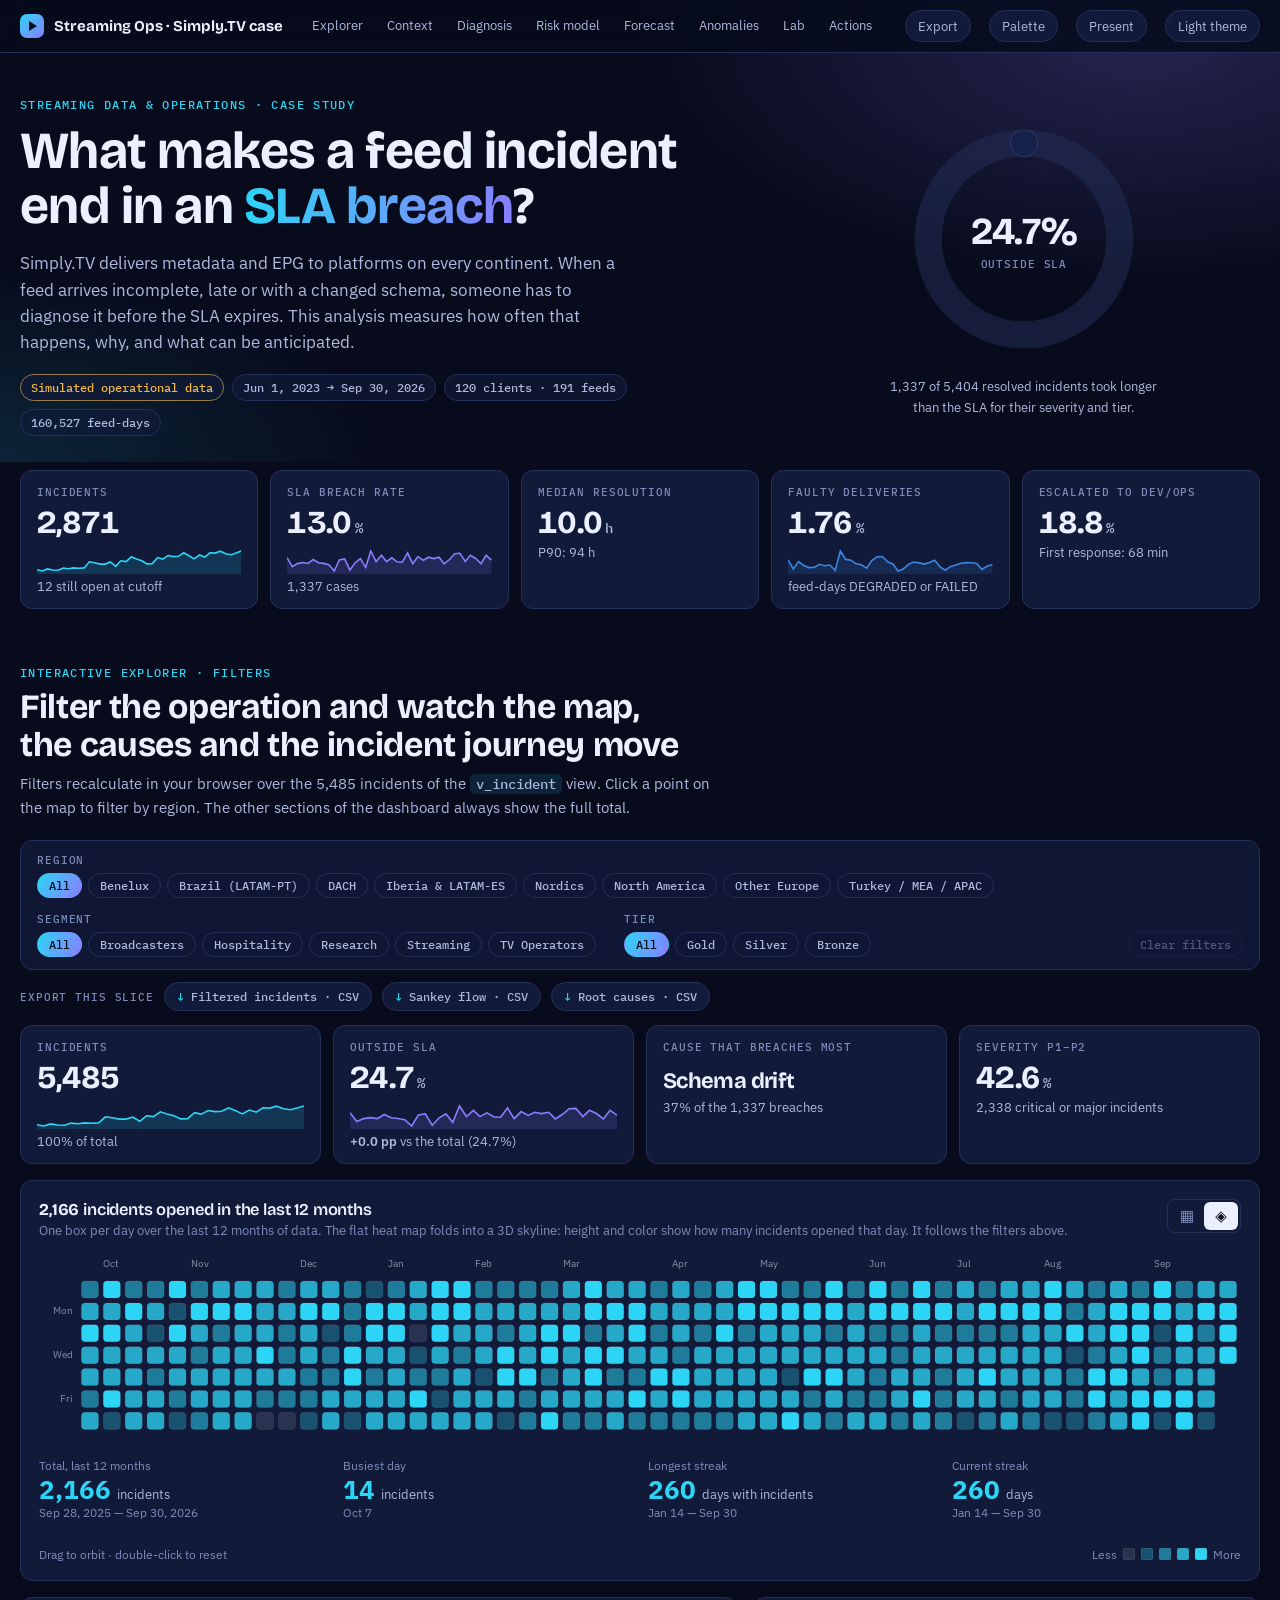
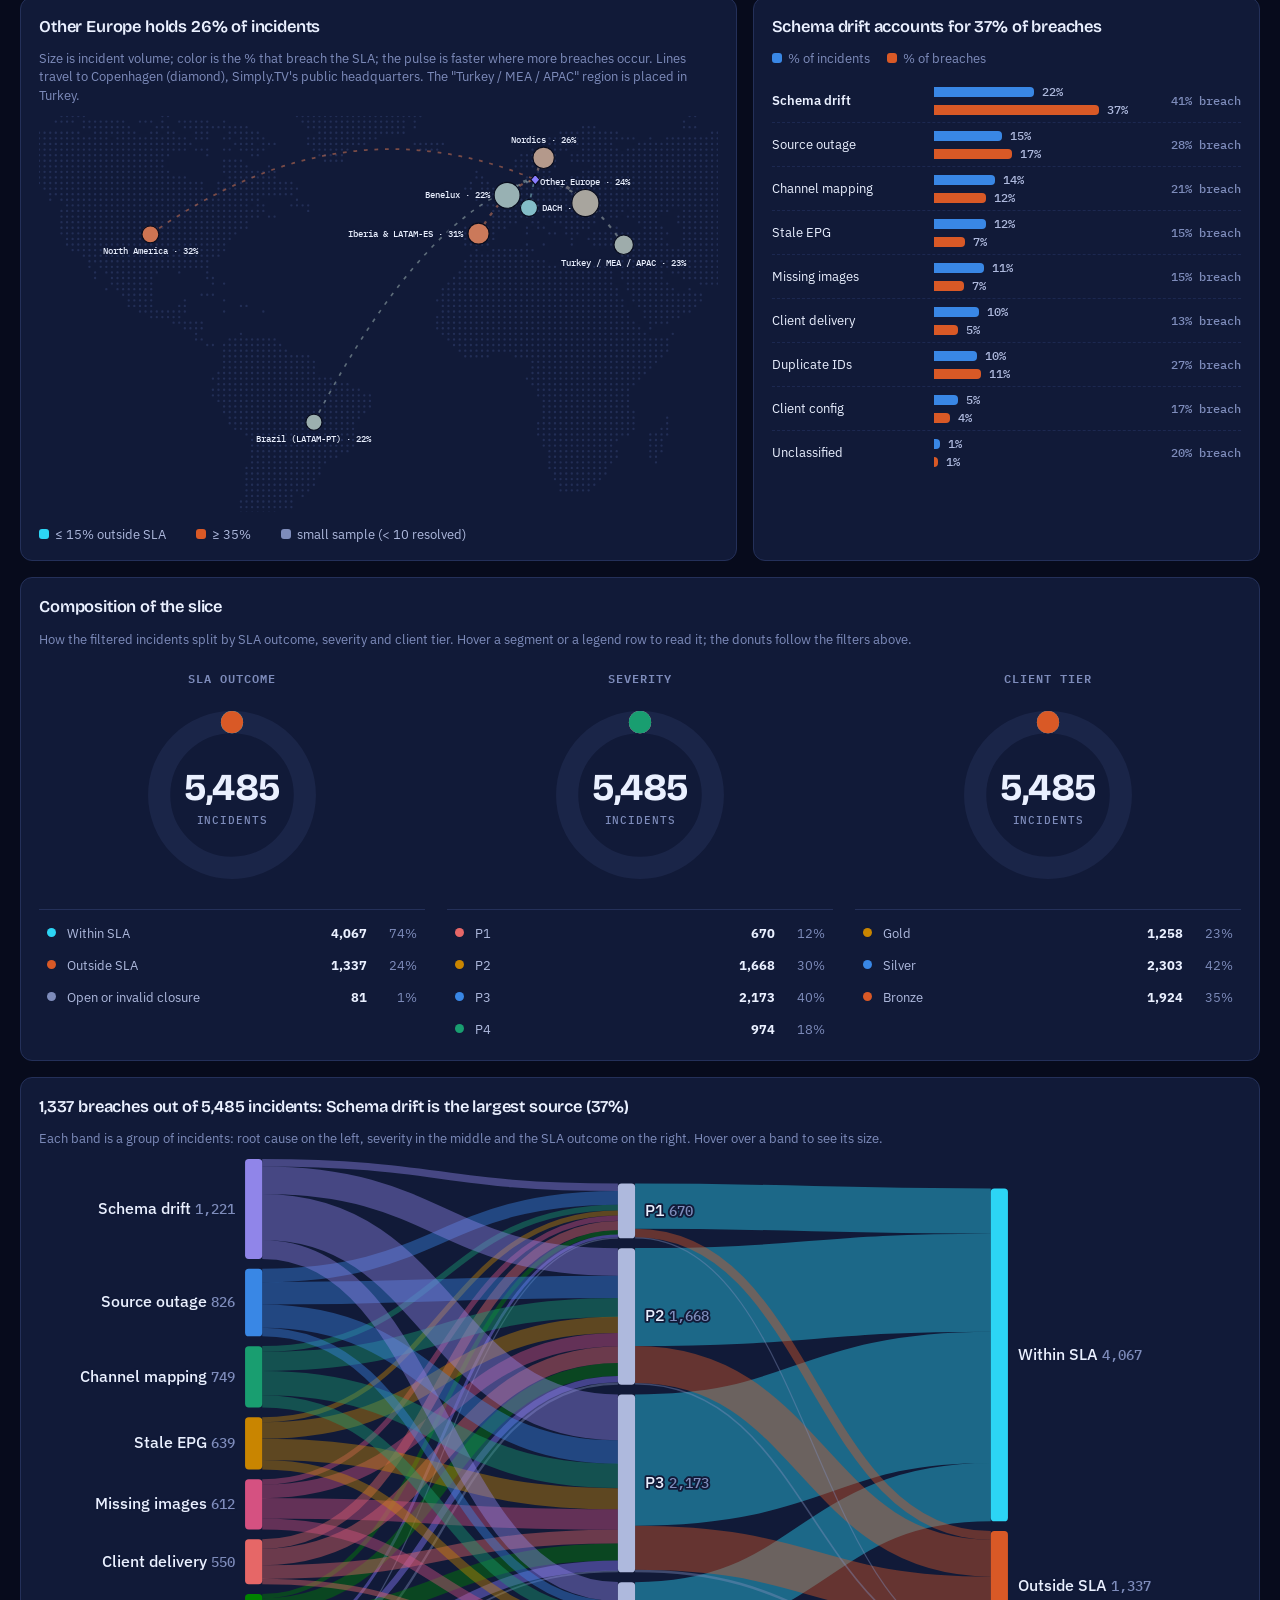
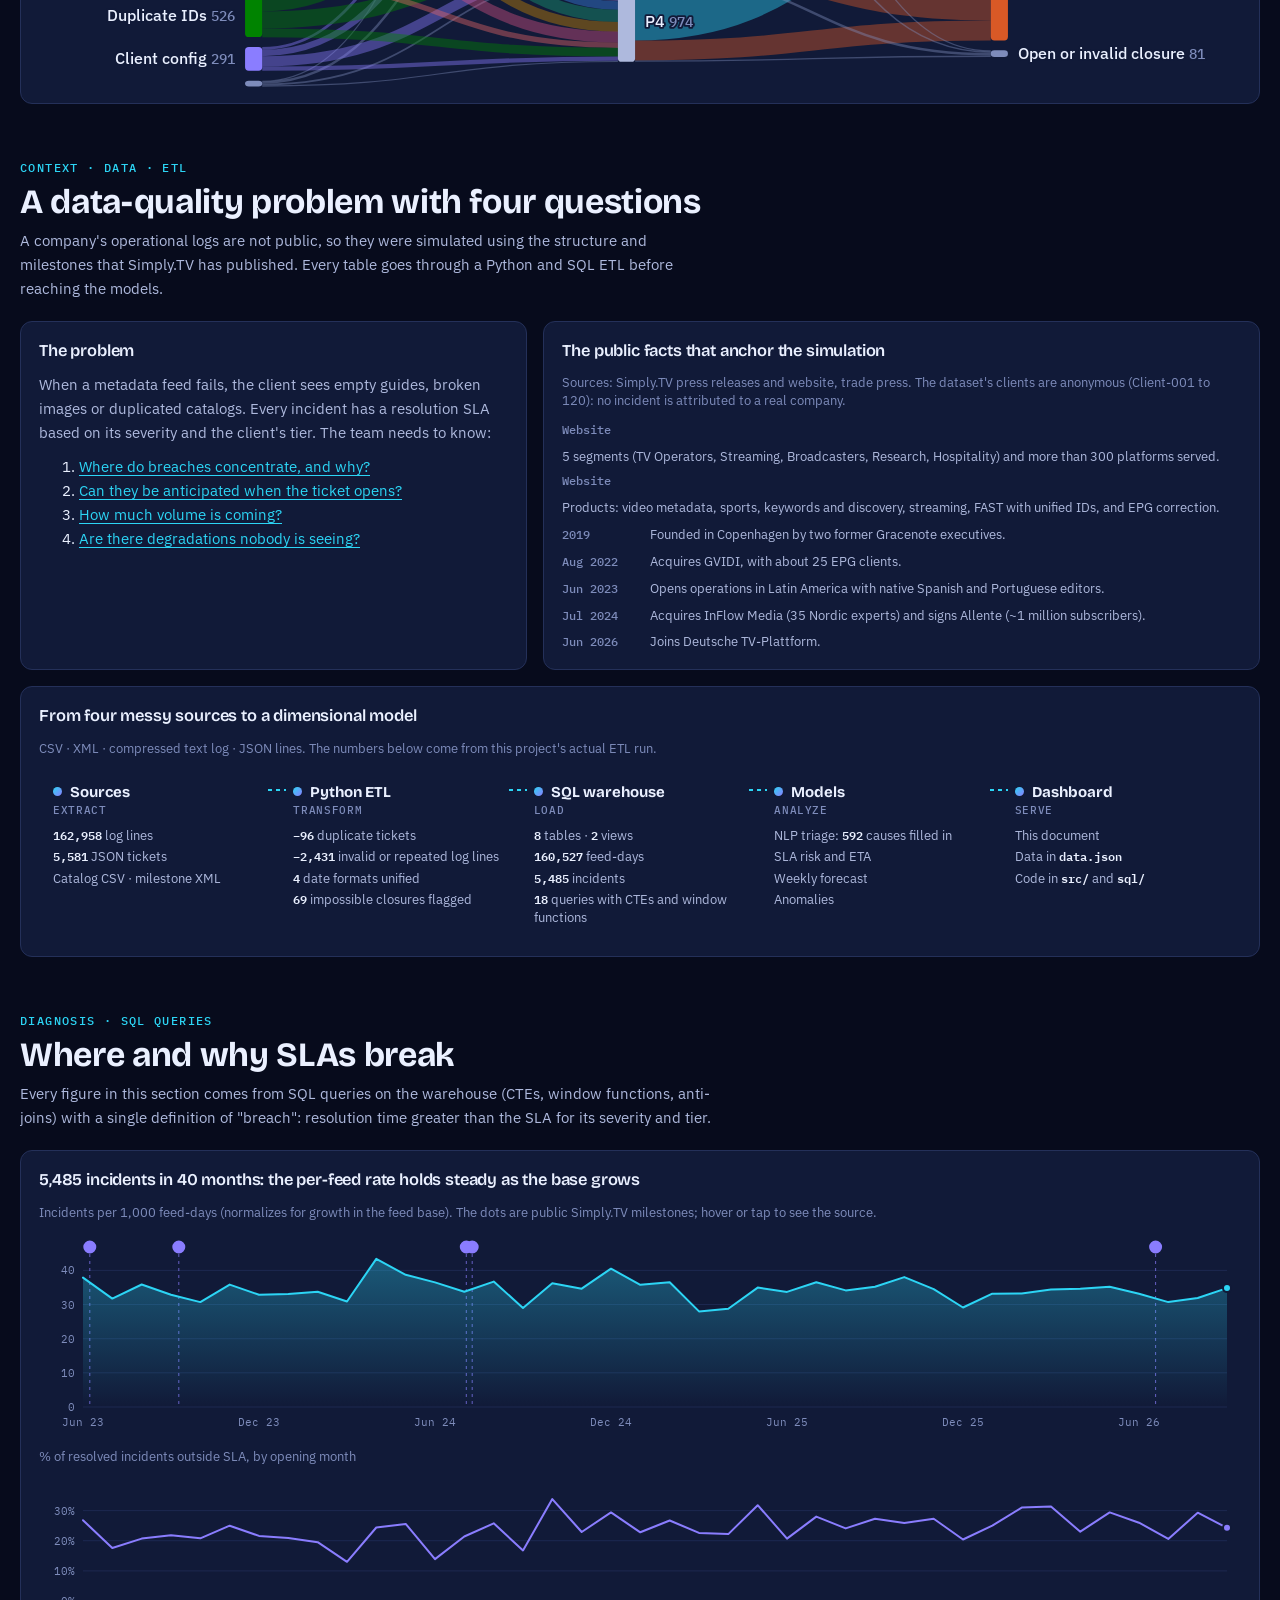
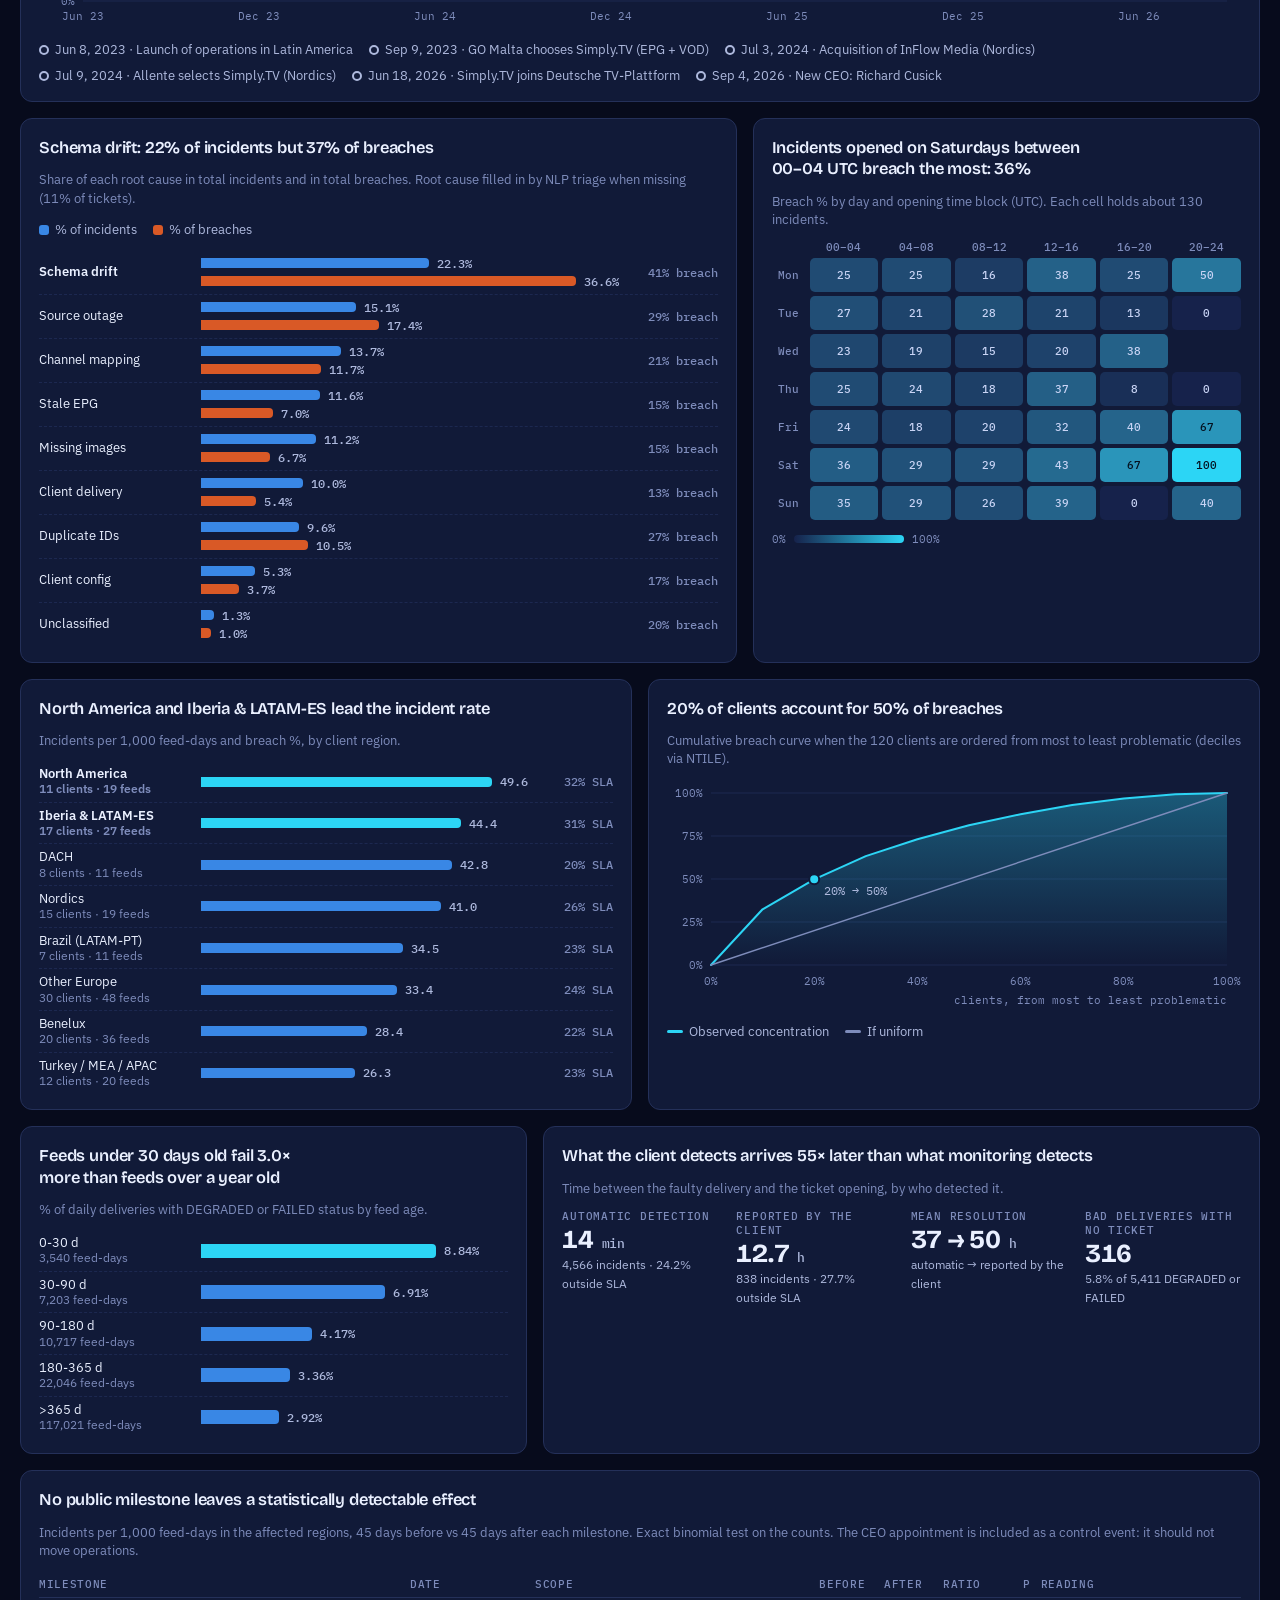
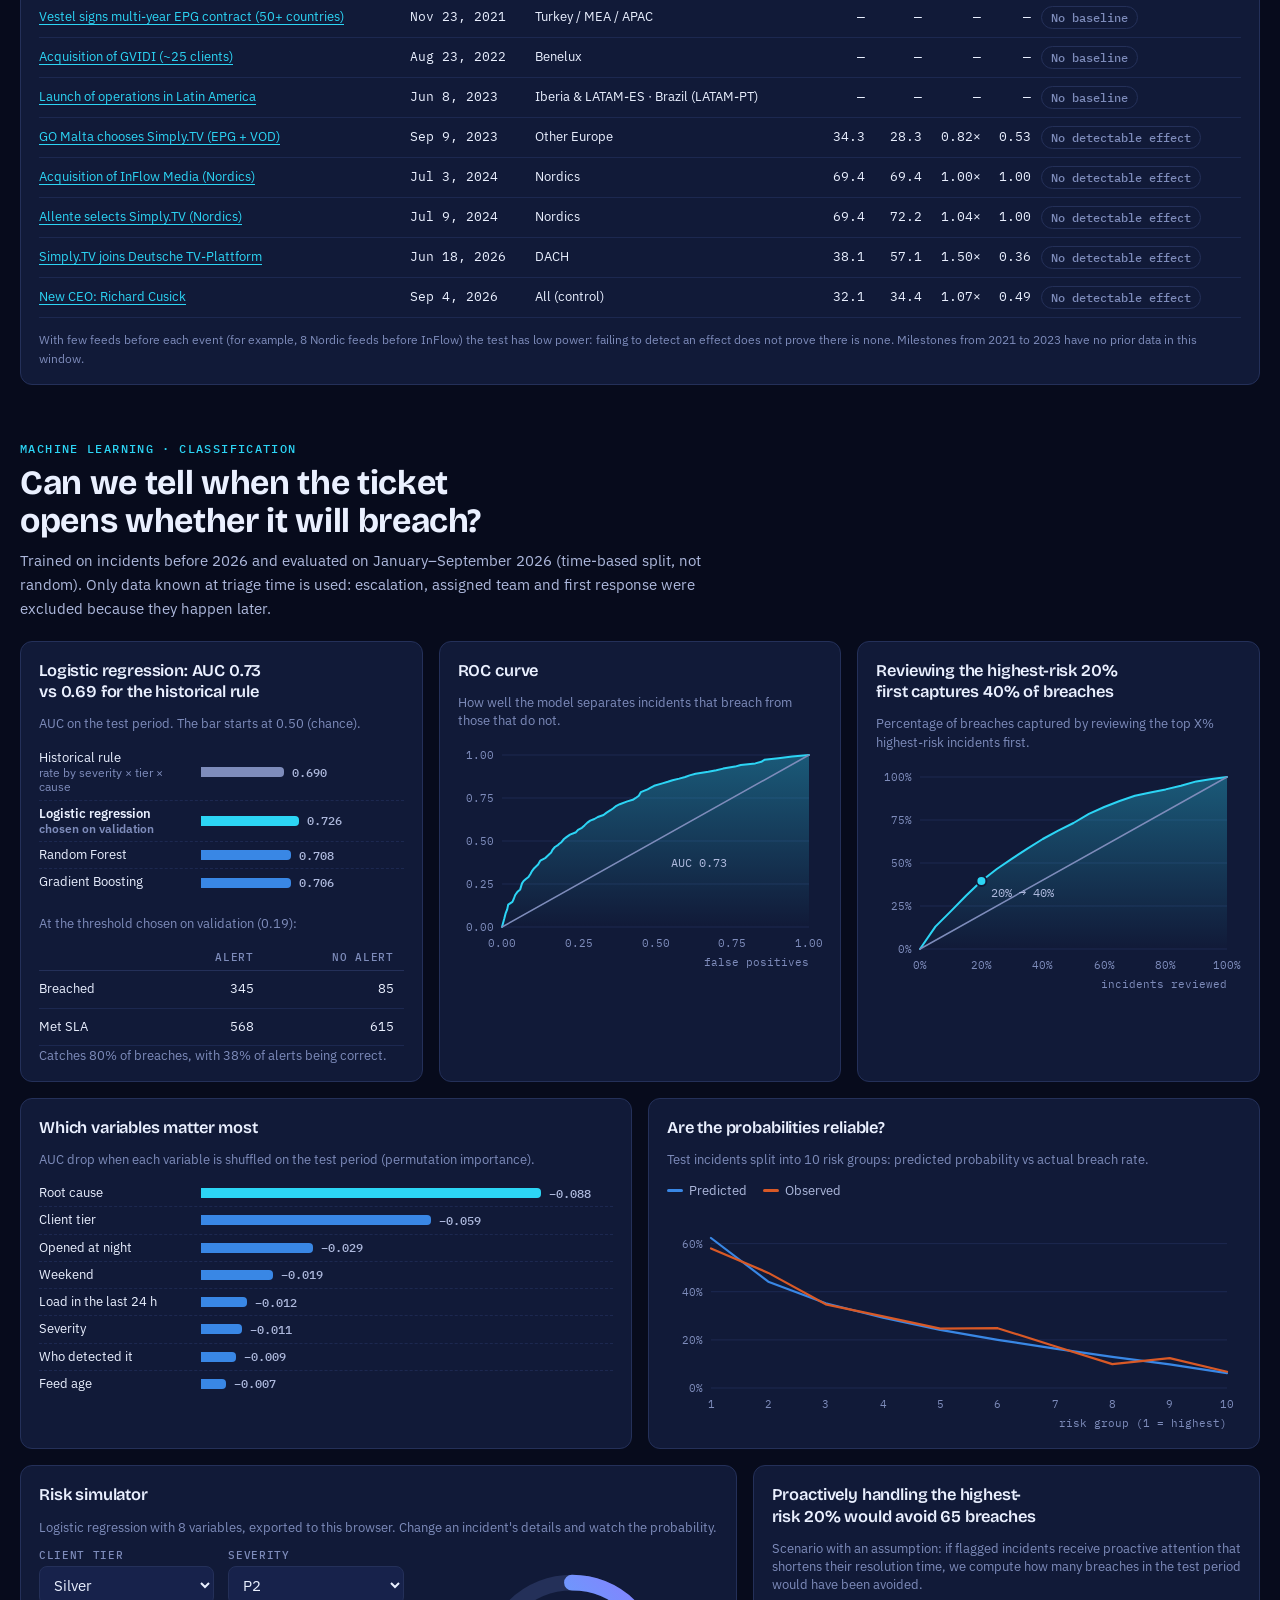
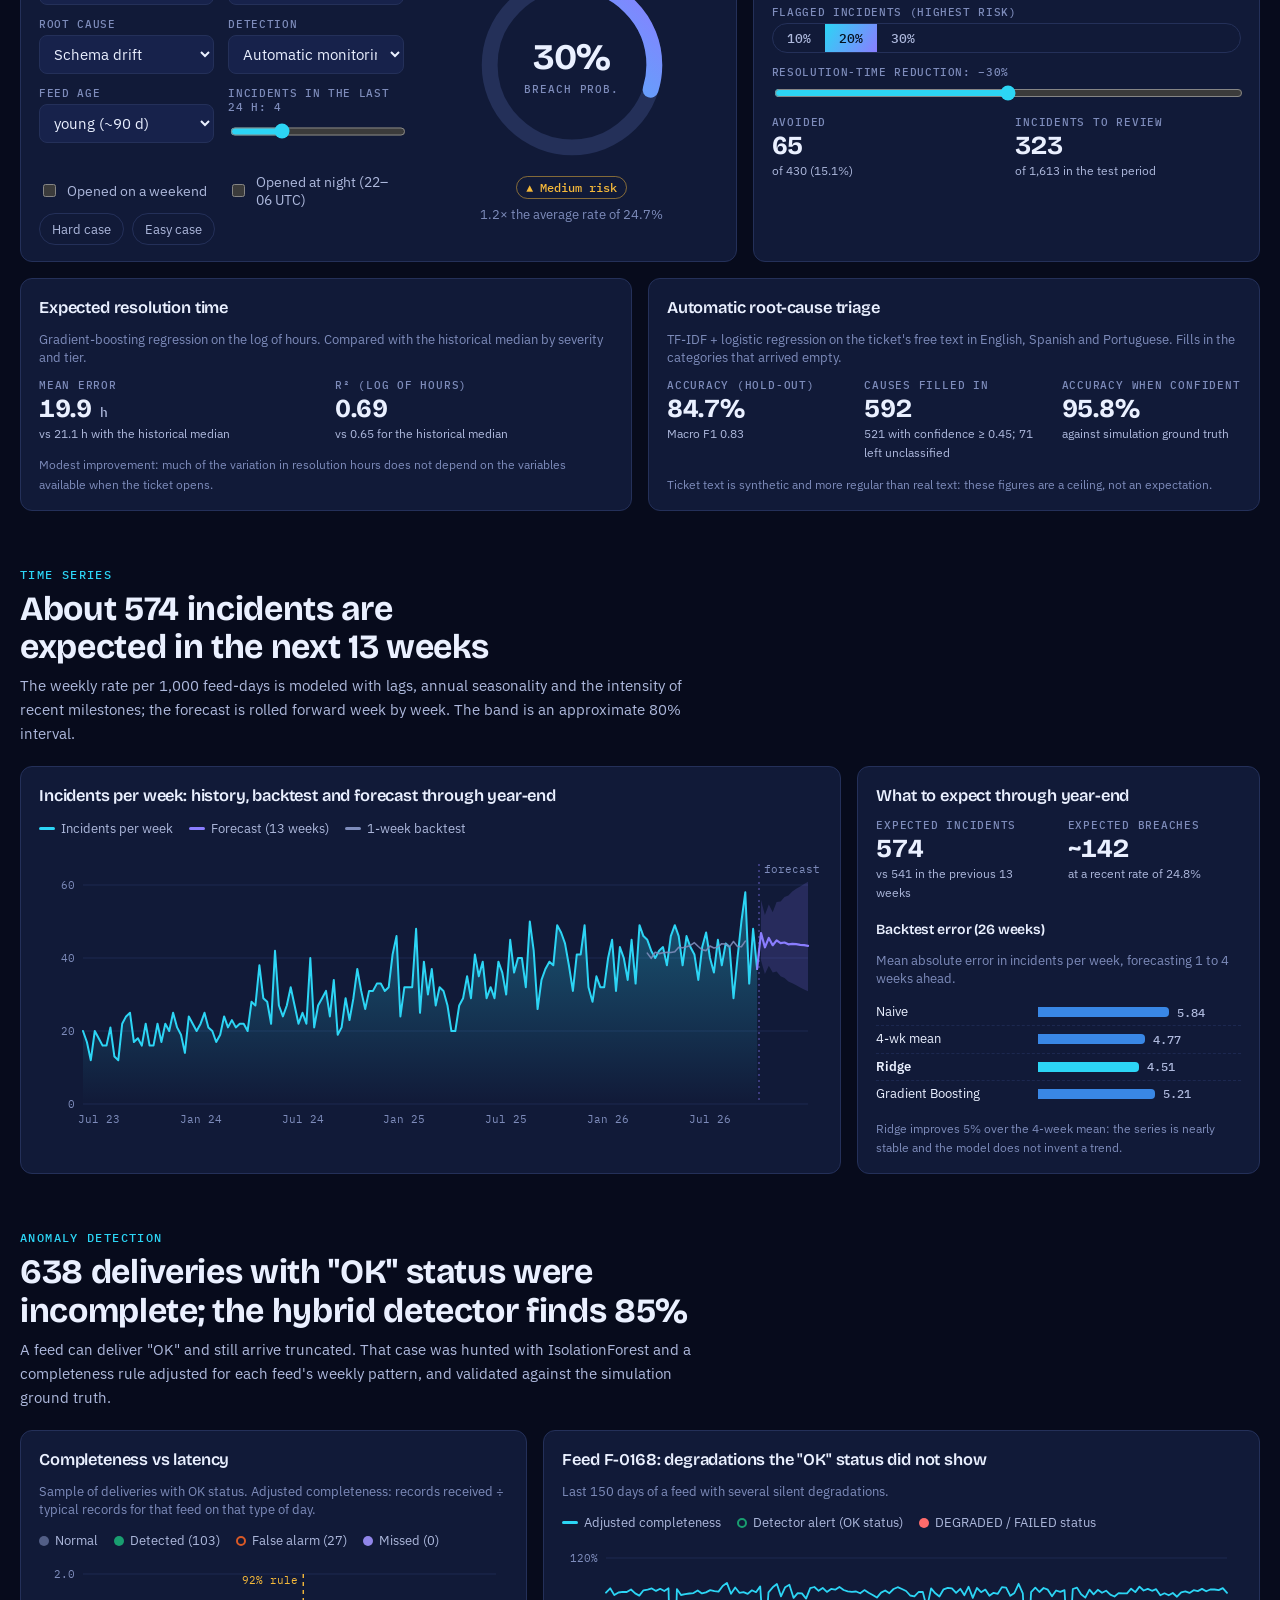
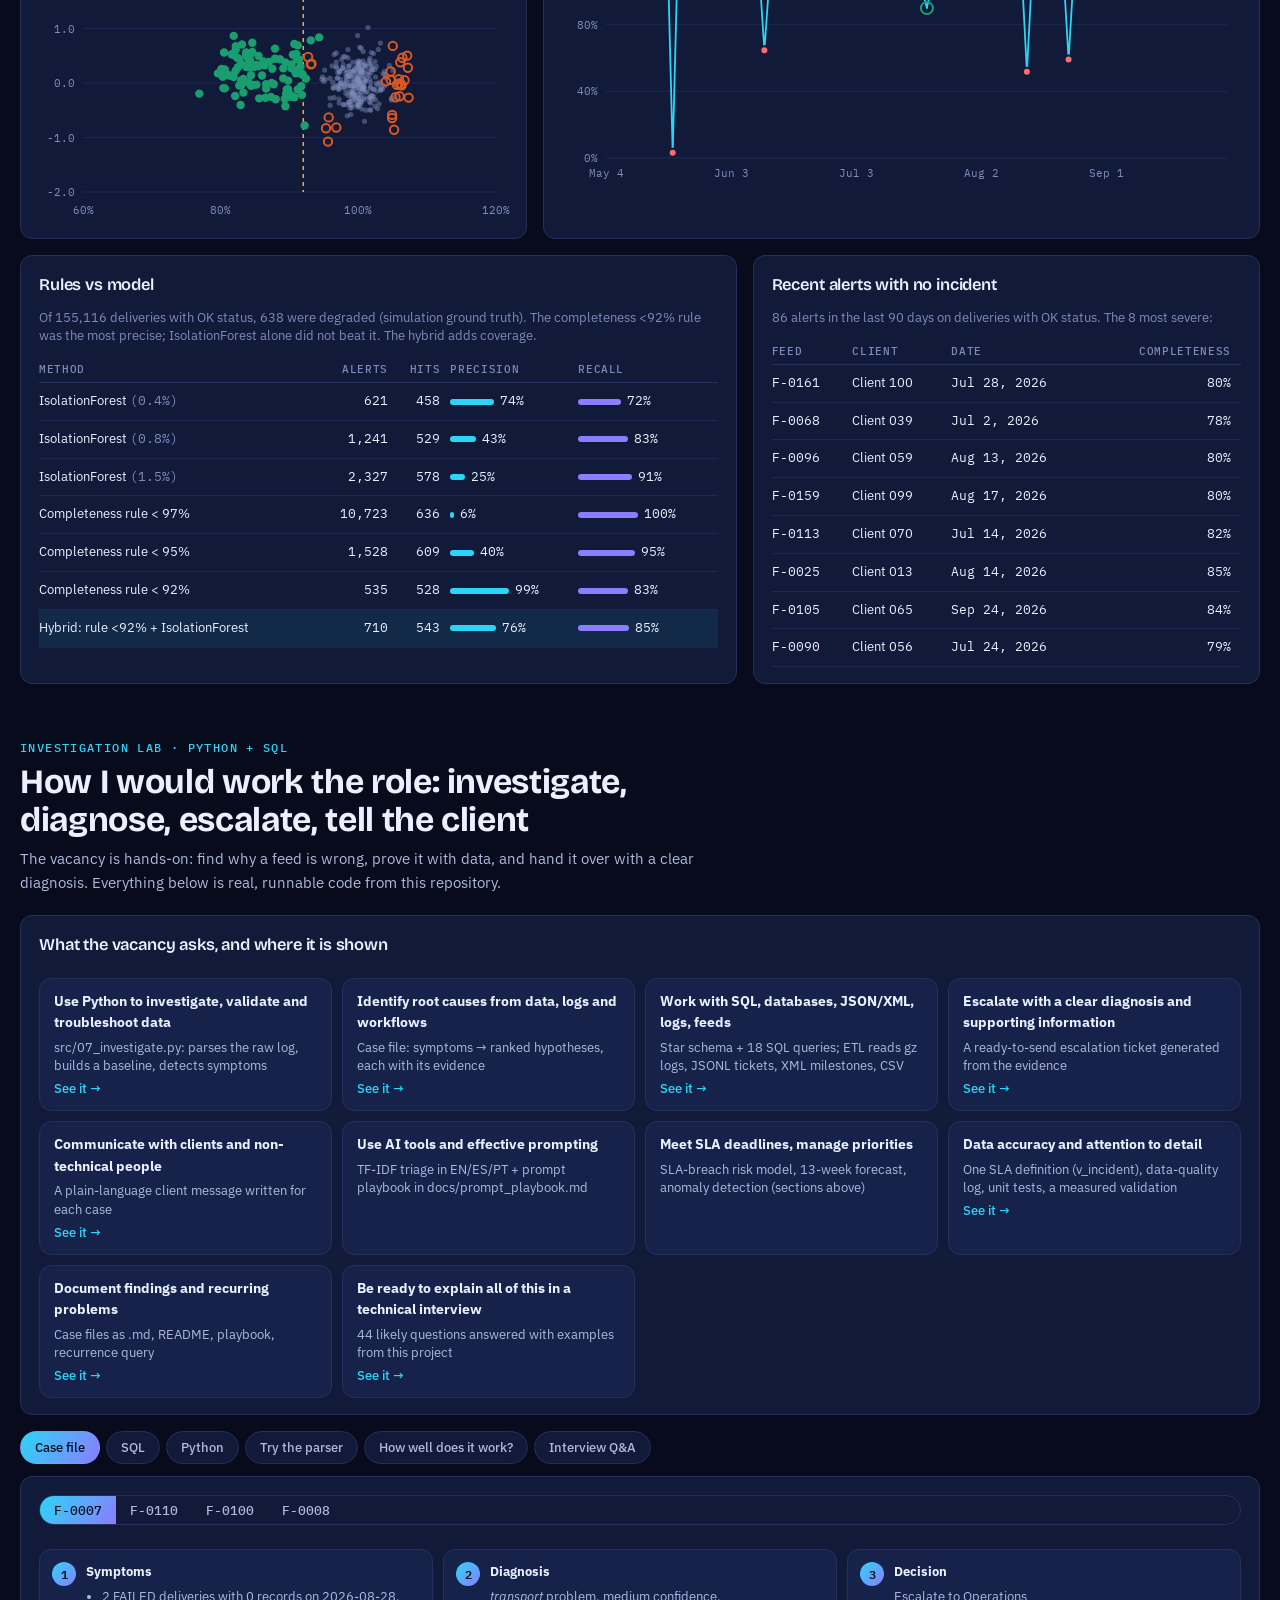
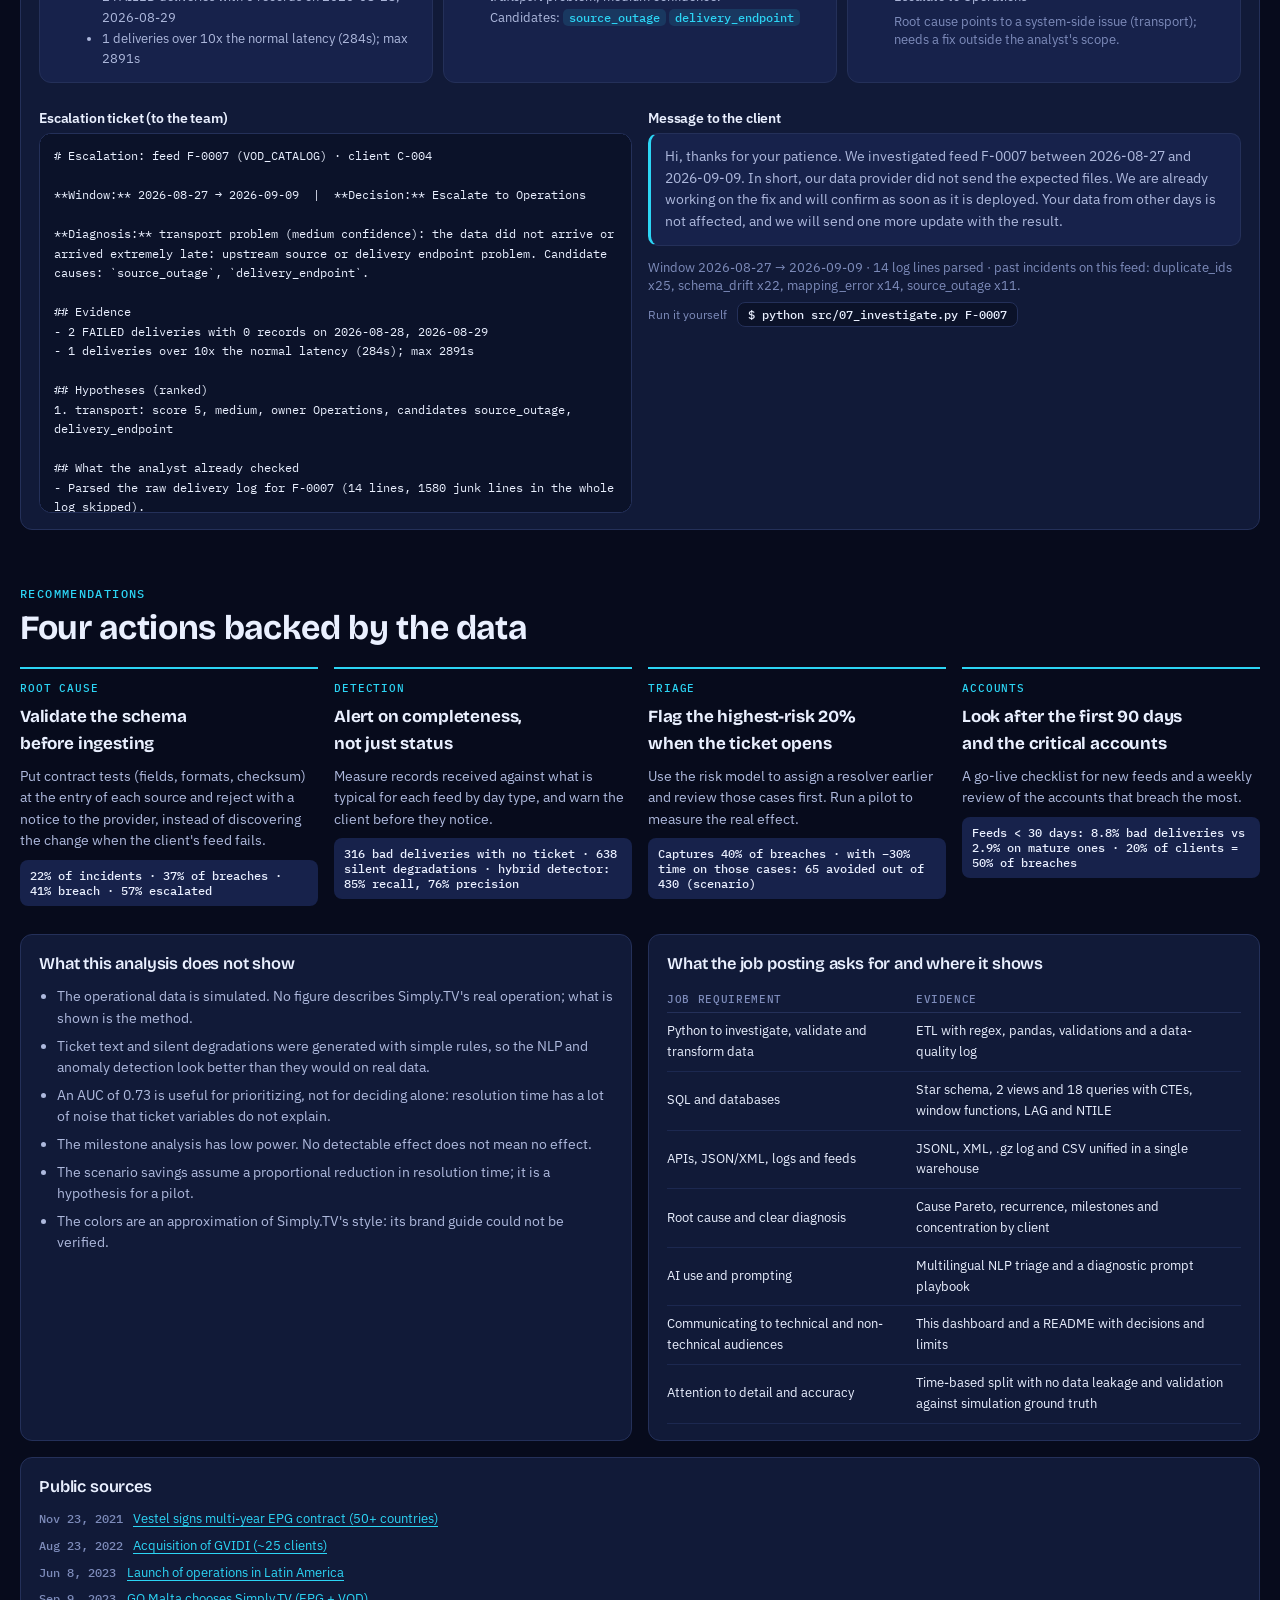
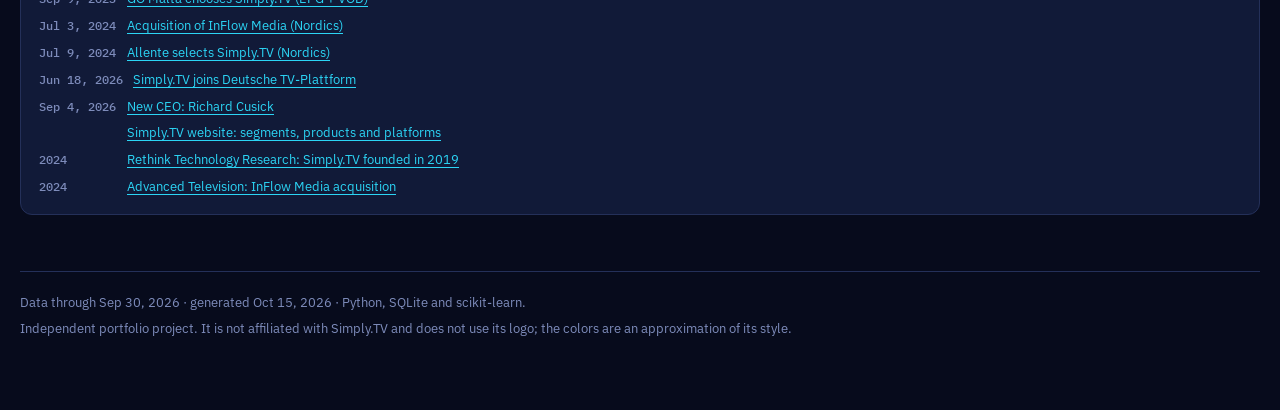
==== dashboard/index.html @ c99c13b4 "Replay animations every time a chart re-enters the viewport" ====
<!doctype html>
<html lang="en" data-theme="dark">
<head>
<meta charset="utf-8">
<meta name="viewport" content="width=device-width,initial-scale=1,viewport-fit=cover">
<title>Streaming Ops Simply.TV</title>
<meta name="claude:viewport-fit-sides" content="cover">
<link rel="stylesheet" href="https://fonts.googleapis.com/css2?family=Bricolage+Grotesque:opsz,wght@12..96,500;12..96,700&family=IBM+Plex+Mono:wght@400;500&family=IBM+Plex+Sans:wght@400;500;600&display=swap">
<style>
/* LAYOUT: rail superior fijo con anclas; héroe asimétrico (tesis + anillo de SLA); secciones en rejilla de 12 columnas.
   COLOR: azul noche (marca aproximada) + cian y violeta de acento. Paleta categórica validada (8 slots) para gráficos.
   TIPO: Bricolage Grotesque (títulos) / IBM Plex Sans (texto) / IBM Plex Mono (datos). */
:root {
  --display: "Bricolage Grotesque", "Segoe UI", system-ui, sans-serif;
  --body: "IBM Plex Sans", "Segoe UI", system-ui, sans-serif;
  --mono: "IBM Plex Mono", ui-monospace, "SFMono-Regular", Menlo, monospace;

  --bg: #070b1c; --bg2: #0b1229; --surface: #111a38; --surface2: #17224b; --line: #243059; --grid: #1c2850;
  --ink: #eaf0ff; --ink2: #aeb9dd; --muted: #7e8cbb;
  --brand: #2cd5f5; --brand2: #8a7dff; --on-brand: #04111f;
  --good: #2fd18b; --warn: #f5b93a; --bad: #ff6b6b;
  --s1: #3987e5; --s2: #d95926; --s3: #199e70; --s4: #c98500; --s5: #d55181; --s6: #008300; --s7: #9085e9; --s8: #e66767;
  --heat-lo: #16224b; --heat-hi: #2cd5f5; --heat-ink: #c9d4f5; --heat-ink-hi: #04111f;
  --tip-bg: #0b1229; --glow1: rgba(138,125,255,.22); --glow2: rgba(44,213,245,.13);
  color-scheme: dark;
}
@media (prefers-color-scheme: light) {
  :root:not([data-theme="dark"]) {
    --bg: #f3f6fd; --bg2: #eaeffb; --surface: #ffffff; --surface2: #eef2fc; --line: #d5dcf0; --grid: #e4e9f6;
    --ink: #0d1530; --ink2: #424e78; --muted: #667399;
    --brand: #0a8fb3; --brand2: #5b45f0; --on-brand: #ffffff;
    --good: #0d8a5a; --warn: #a8700a; --bad: #d03b3b;
    --s1: #2a78d6; --s2: #eb6834; --s3: #1baf7a; --s4: #eda100; --s5: #e87ba4; --s6: #008300; --s7: #6250d6; --s8: #e34948;
    --heat-lo: #e8eefb; --heat-hi: #0a8fb3; --heat-ink: #35426b; --heat-ink-hi: #ffffff;
    --tip-bg: #ffffff; --glow1: rgba(91,69,240,.10); --glow2: rgba(10,143,179,.10);
    color-scheme: light;
  }
}
:root[data-theme="light"] {
  --bg: #f3f6fd; --bg2: #eaeffb; --surface: #ffffff; --surface2: #eef2fc; --line: #d5dcf0; --grid: #e4e9f6;
  --ink: #0d1530; --ink2: #424e78; --muted: #667399;
  --brand: #0a8fb3; --brand2: #5b45f0; --on-brand: #ffffff;
  --good: #0d8a5a; --warn: #a8700a; --bad: #d03b3b;
  --s1: #2a78d6; --s2: #eb6834; --s3: #1baf7a; --s4: #eda100; --s5: #e87ba4; --s6: #008300; --s7: #6250d6; --s8: #e34948;
  --heat-lo: #e8eefb; --heat-hi: #0a8fb3; --heat-ink: #35426b; --heat-ink-hi: #ffffff;
  --tip-bg: #ffffff; --glow1: rgba(91,69,240,.10); --glow2: rgba(10,143,179,.10);
  color-scheme: light;
}
:root[data-theme="dark"] {
  --bg: #070b1c; --bg2: #0b1229; --surface: #111a38; --surface2: #17224b; --line: #243059; --grid: #1c2850;
  --ink: #eaf0ff; --ink2: #aeb9dd; --muted: #7e8cbb;
  --brand: #2cd5f5; --brand2: #8a7dff; --on-brand: #04111f;
  --good: #2fd18b; --warn: #f5b93a; --bad: #ff6b6b;
  --s1: #3987e5; --s2: #d95926; --s3: #199e70; --s4: #c98500; --s5: #d55181; --s6: #008300; --s7: #9085e9; --s8: #e66767;
  --heat-lo: #16224b; --heat-hi: #2cd5f5; --heat-ink: #c9d4f5; --heat-ink-hi: #04111f;
  --tip-bg: #0b1229; --glow1: rgba(138,125,255,.22); --glow2: rgba(44,213,245,.13);
  color-scheme: dark;
}

* { box-sizing: border-box; }
html { scroll-behavior: smooth; scroll-padding-top: 76px; }
body {
  background: var(--bg); color: var(--ink); font: 400 15px/1.6 var(--body);
  padding-left: max(16px, env(safe-area-inset-left, 0px)); padding-right: max(16px, env(safe-area-inset-right, 0px));
  padding-block: 0 72px; -webkit-font-smoothing: antialiased;
}
body::before { content: ""; position: fixed; inset: 0 0 auto; height: env(safe-area-inset-top, 0px); z-index: 30; background: var(--bg); }
a { color: var(--brand); text-underline-offset: 3px; }
h1, h2, h3, h4 { font-family: var(--display); text-wrap: balance; margin: 0; letter-spacing: -.01em; }
p { margin: 0; }
button, select, input { font: inherit; color: inherit; }
:focus-visible { outline: 2px solid var(--brand); outline-offset: 2px; border-radius: 4px; }
.wrap { max-width: 1240px; margin: 0 auto; }
.mono { font-family: var(--mono); font-variant-numeric: tabular-nums; }
.num { font-variant-numeric: tabular-nums; }

/* ---------- rail superior ---------- */
.nav { position: sticky; top: env(safe-area-inset-top, 0px); z-index: 20; background: color-mix(in srgb, var(--bg) 84%, transparent);
  backdrop-filter: blur(12px); -webkit-backdrop-filter: blur(12px); border-bottom: 1px solid var(--line);
  margin-inline: calc(-1 * max(16px, env(safe-area-inset-left, 0px))); padding-inline: max(16px, env(safe-area-inset-left, 0px)); }
.nav-in { max-width: 1240px; margin: 0 auto; display: flex; align-items: center; gap: 18px; height: 52px; }
.brand { display: flex; align-items: center; gap: 10px; font: 700 15px var(--display); white-space: nowrap; color: var(--ink); text-decoration: none; }
.mark { width: 24px; height: 24px; border-radius: 7px; background: linear-gradient(135deg, var(--brand), var(--brand2)); display: grid; place-items: center; }
.mark::after { content: ""; border-left: 8px solid var(--on-brand); border-top: 5px solid transparent; border-bottom: 5px solid transparent; margin-left: 2px; }
.links { display: flex; gap: 2px; overflow-x: auto; scrollbar-width: none; flex: 1; min-width: 0; }
.links::-webkit-scrollbar { display: none; }
.links a { color: var(--ink2); text-decoration: none; font-size: 13px; padding: 6px 11px; border-radius: 999px; white-space: nowrap; }
.links a:hover { color: var(--ink); background: var(--surface2); }
.iconbtn { border: 1px solid var(--line); background: var(--surface); border-radius: 999px; height: 32px; padding: 0 12px; cursor: pointer; font-size: 12.5px; color: var(--ink2); white-space: nowrap; }
.iconbtn:hover { color: var(--ink); border-color: var(--muted); }

/* ---------- héroe ---------- */
.hero { position: relative; padding: 44px 0 26px; display: grid; grid-template-columns: minmax(0, 1.55fr) minmax(0, 1fr); gap: 36px; align-items: center; }
.hero::before { content: ""; position: absolute; inset: -60px -40px 0; z-index: -1; pointer-events: none;
  background: radial-gradient(55% 75% at 88% 10%, var(--glow1), transparent 70%), radial-gradient(45% 60% at 0% 100%, var(--glow2), transparent 70%); }
.hero-particles { position: absolute; inset: 0; width: 100%; height: 100%; z-index: -1; pointer-events: none; display: block;
  -webkit-mask-image: linear-gradient(to bottom, #000 70%, transparent); mask-image: linear-gradient(to bottom, #000 70%, transparent); }
.eyebrow { font: 500 11.5px var(--mono); letter-spacing: .12em; text-transform: uppercase; color: var(--brand); }
.hero h1 { font-size: clamp(30px, 4.6vw, 52px); line-height: 1.06; font-weight: 700; margin: 12px 0 16px; }
.hero h1 em { font-style: normal; background: linear-gradient(100deg, var(--brand), var(--brand2)); -webkit-background-clip: text; background-clip: text; color: transparent; }
.lede { color: var(--ink2); font-size: 16.5px; max-width: 62ch; }
.chips { display: flex; flex-wrap: wrap; gap: 8px; margin-top: 18px; }
.chip { font: 500 12px var(--mono); border: 1px solid var(--line); background: color-mix(in srgb, var(--surface) 70%, transparent); color: var(--ink2); padding: 5px 10px; border-radius: 999px; }
.chip.warn { border-color: color-mix(in srgb, var(--warn) 55%, var(--line)); color: var(--warn); }
.ringbox { display: grid; place-items: center; gap: 6px; text-align: center; }
.ring { position: relative; width: min(100%, 250px); aspect-ratio: 1; }
.ring svg { width: 100%; height: 100%; transform: rotate(-90deg); }
.ring .ctr { position: absolute; inset: 0; display: grid; place-content: center; text-align: center; }
.ring .big { font: 700 44px/1 var(--display); letter-spacing: -.02em; }
.ring .cap { font: 500 11px var(--mono); color: var(--muted); letter-spacing: .08em; text-transform: uppercase; margin-top: 6px; }
.ringnote { color: var(--ink2); font-size: 13px; max-width: 34ch; }

.kpis { display: grid; grid-template-columns: repeat(auto-fit, minmax(176px, 1fr)); gap: 12px; margin-top: 8px; }
.kpi { background: var(--surface); border: 1px solid var(--line); border-radius: 12px; padding: 14px 16px 12px; min-width: 0; }
.kpi .k { font: 500 11px var(--mono); letter-spacing: .08em; text-transform: uppercase; color: var(--muted); }
.kpi .v { font: 700 32px/1.1 var(--display); letter-spacing: -.02em; margin-top: 6px; font-variant-numeric: tabular-nums; }
.kpi .v small { font: 500 14px var(--mono); color: var(--ink2); margin-left: 3px; letter-spacing: 0; }
.kpi .s { height: 28px; margin-top: 6px; }
.kpi .d { font-size: 12.5px; color: var(--ink2); margin-top: 2px; }

/* ---------- secciones ---------- */
.sec { padding-top: 56px; }
.sec-h { display: grid; gap: 8px; margin-bottom: 20px; max-width: 78ch; }
.sec-h h2 { font-size: clamp(24px, 3vw, 34px); line-height: 1.12; font-weight: 700; }
.sec-h p { color: var(--ink2); }
.grid { display: grid; grid-template-columns: repeat(12, minmax(0, 1fr)); gap: 16px; }
.s12 { grid-column: span 12; } .s8 { grid-column: span 8; } .s7 { grid-column: span 7; } .s6 { grid-column: span 6; }
.s5 { grid-column: span 5; } .s4 { grid-column: span 4; } .s3 { grid-column: span 3; }
.card { background: var(--surface); border: 1px solid var(--line); border-radius: 12px; padding: 18px 18px 16px; min-width: 0; display: flex; flex-direction: column; gap: 12px; }
.card h3 { font-size: 16.5px; line-height: 1.3; font-weight: 600; }
.card .sub { color: var(--muted); font-size: 12.5px; line-height: 1.45; }
.card .foot { color: var(--muted); font-size: 12px; margin-top: auto; }
.card.flat { background: transparent; }
.legend { display: flex; flex-wrap: wrap; gap: 6px 16px; font-size: 12.5px; color: var(--ink2); }
.legend i { display: inline-block; width: 10px; height: 10px; border-radius: 3px; margin-right: 6px; vertical-align: -1px; }
.legend i.ln { height: 3px; border-radius: 2px; width: 16px; vertical-align: 3px; }
.legend i.ring-i { background: transparent !important; border: 2px solid; border-radius: 50%; }
.chart { position: relative; width: 100%; min-width: 0; }
.chart svg { display: block; overflow: visible; }
.chart text { font-family: var(--mono); font-size: 11px; fill: var(--muted); }
.chart .axis-t { fill: var(--muted); }
.chart .lab { fill: var(--ink2); font-size: 11.5px; }

/* barras HTML */
.brow { display: grid; grid-template-columns: minmax(96px, 150px) minmax(0, 1fr) auto; gap: 4px 12px; align-items: center; padding: 5px 0; }
.brow + .brow { border-top: 1px dashed var(--grid); }
.brow .bl { font-size: 13px; color: var(--ink); line-height: 1.25; }
.brow .bl small { display: block; color: var(--muted); font-size: 11.5px; }
.brow .bt { display: grid; gap: 3px; min-width: 0; }
.bline { display: flex; align-items: center; gap: 8px; min-width: 0; }
.bar { height: 10px; border-radius: 0 4px 4px 0; transform-origin: left center; min-width: 2px; }
.bline.big .bar { height: 14px; }
.bv { font: 500 11.5px var(--mono); color: var(--ink2); white-space: nowrap; font-variant-numeric: tabular-nums; }
.brow .br { font: 500 11.5px var(--mono); color: var(--muted); text-align: right; white-space: nowrap; }
.brow.hl .bl { font-weight: 600; }

/* mapa de calor */
.heat { display: grid; grid-template-columns: 34px repeat(6, minmax(0, 1fr)); gap: 4px; }
.heat .hh { font: 500 10.5px var(--mono); color: var(--muted); display: grid; place-items: center; text-align: center; }
.hc { border-radius: 5px; min-height: 34px; display: grid; place-items: center; font: 500 11px var(--mono); color: var(--heat-ink); cursor: default; }
.hc.hi { color: var(--heat-ink-hi); }
.scale { display: flex; align-items: center; gap: 8px; font: 11px var(--mono); color: var(--muted); }
.scale i { flex: 0 0 110px; height: 8px; border-radius: 4px; background: linear-gradient(90deg, var(--heat-lo), var(--heat-hi)); }

/* tablas */
.tw { overflow-x: auto; margin-inline: -4px; padding-inline: 4px; }
table { border-collapse: collapse; width: 100%; font-size: 13px; }
th { text-align: left; font: 500 11px var(--mono); letter-spacing: .06em; text-transform: uppercase; color: var(--muted); padding: 6px 10px 6px 0; border-bottom: 1px solid var(--line); white-space: nowrap; }
td { padding: 8px 10px 8px 0; border-bottom: 1px solid var(--grid); vertical-align: middle; }
td.n, th.n { text-align: right; font-family: var(--mono); font-variant-numeric: tabular-nums; }
tr.hl td { background: color-mix(in srgb, var(--brand) 8%, transparent); }
.pill { display: inline-flex; align-items: center; gap: 6px; font: 500 11.5px var(--mono); padding: 3px 9px; border-radius: 999px; border: 1px solid; white-space: nowrap; }
.pill.good { color: var(--good); border-color: color-mix(in srgb, var(--good) 50%, transparent); }
.pill.warn { color: var(--warn); border-color: color-mix(in srgb, var(--warn) 50%, transparent); }
.pill.bad { color: var(--bad); border-color: color-mix(in srgb, var(--bad) 50%, transparent); }
.pill.mute { color: var(--muted); border-color: var(--line); }
.minibar { display: inline-block; height: 6px; border-radius: 3px; background: var(--brand); vertical-align: middle; margin-right: 6px; }

/* estadísticas en línea */
.stats { display: grid; grid-template-columns: repeat(auto-fit, minmax(130px, 1fr)); gap: 14px 18px; }
.stat .k { font: 500 11px var(--mono); letter-spacing: .07em; text-transform: uppercase; color: var(--muted); }
.stat .v { font: 700 26px/1.15 var(--display); letter-spacing: -.01em; margin-top: 2px; font-variant-numeric: tabular-nums; }
.stat .v small { font: 500 12.5px var(--mono); color: var(--ink2); }
.stat .d { font-size: 12px; color: var(--ink2); }

/* pipeline */
.pipe { display: grid; grid-template-columns: repeat(5, minmax(0, 1fr)); gap: 0; position: relative; }
.node { position: relative; padding: 14px 14px 14px; min-width: 0; }
.node .nt { font: 700 15px var(--display); display: flex; align-items: center; gap: 8px; }
.node .nt i { width: 9px; height: 9px; border-radius: 50%; background: linear-gradient(135deg, var(--brand), var(--brand2)); flex: none; }
.node .nl { font: 500 11px var(--mono); letter-spacing: .06em; text-transform: uppercase; color: var(--muted); margin-top: 2px; }
.node ul { margin: 10px 0 0; padding: 0; list-style: none; display: grid; gap: 4px; color: var(--ink2); font-size: 12.5px; line-height: 1.4; }
.node li b { color: var(--ink); font-weight: 600; font-family: var(--mono); font-size: 12px; }
.node + .node::before { content: ""; position: absolute; left: -2px; top: 20px; width: 18px; height: 2px;
  background: repeating-linear-gradient(90deg, var(--brand) 0 4px, transparent 4px 8px); background-size: 16px 2px; animation: flow 1s linear infinite; transform: translateX(-9px); }
@keyframes flow { to { background-position: 16px 0; } }

/* simulador */
.sim { display: grid; grid-template-columns: minmax(0, 1.25fr) minmax(0, 1fr); gap: 22px; align-items: center; }
.fields { display: grid; grid-template-columns: repeat(2, minmax(0, 1fr)); gap: 12px 14px; }
.field { display: grid; gap: 4px; min-width: 0; }
.field label { font: 500 11px var(--mono); letter-spacing: .06em; text-transform: uppercase; color: var(--muted); }
.field select { background: var(--surface2); border: 1px solid var(--line); border-radius: 8px; padding: 8px 10px; width: 100%; min-width: 0; }
.field.chk { display: flex; align-items: center; gap: 8px; padding-top: 18px; }
.field.chk label { text-transform: none; letter-spacing: 0; font: 400 13.5px var(--body); color: var(--ink2); }
.field input[type=range] { width: 100%; accent-color: var(--brand); }
.presets { display: flex; flex-wrap: wrap; gap: 8px; margin-top: 4px; }
.seg { display: inline-flex; border: 1px solid var(--line); border-radius: 999px; overflow: hidden; }
.seg button { border: 0; background: transparent; padding: 6px 14px; cursor: pointer; font: 500 12.5px var(--mono); color: var(--ink2); }
.seg button[aria-pressed="true"] { background: linear-gradient(120deg, var(--brand), var(--brand2)); color: var(--on-brand); }
.riskbox { display: grid; place-items: center; gap: 8px; text-align: center; }
.riskbox .ring { width: min(100%, 190px); }
.riskbox .big { font-size: 36px; }

/* acciones */
.acts { display: grid; grid-template-columns: repeat(auto-fit, minmax(260px, 1fr)); gap: 16px; }
.act { border-top: 2px solid var(--brand); padding-top: 12px; display: grid; gap: 8px; align-content: start; }
.act .tag { font: 500 11px var(--mono); letter-spacing: .08em; text-transform: uppercase; color: var(--brand); }
.act h3 { font-size: 17px; }
.act p { color: var(--ink2); font-size: 13.5px; }
.act .ev { font: 500 12px var(--mono); color: var(--ink); background: var(--surface2); border-radius: 8px; padding: 8px 10px; }
.two { display: grid; grid-template-columns: repeat(2, minmax(0, 1fr)); gap: 22px; }
ul.plain { margin: 0; padding-left: 18px; color: var(--ink2); display: grid; gap: 6px; font-size: 13.5px; }
ul.src { margin: 0; padding: 0; list-style: none; display: grid; gap: 6px; font-size: 13px; color: var(--ink2); }
ul.src li { display: flex; gap: 10px; align-items: baseline; flex-wrap: wrap; }
ul.src .dt { font: 500 11.5px var(--mono); color: var(--muted); min-width: 78px; }
.callout { border-left: 3px solid var(--warn); background: color-mix(in srgb, var(--warn) 9%, transparent); padding: 10px 14px; border-radius: 0 8px 8px 0; font-size: 13.5px; color: var(--ink2); }

/* tooltip */
.tip { position: fixed; left: 0; top: 0; z-index: 50; pointer-events: none; background: var(--tip-bg); border: 1px solid var(--line); border-radius: 8px;
  padding: 8px 10px; font-size: 12.5px; line-height: 1.45; max-width: 260px; box-shadow: 0 8px 24px rgba(0, 0, 0, .28); color: var(--ink); }
.tip b { font-weight: 600; } .tip .m { color: var(--muted); font-family: var(--mono); font-size: 11.5px; }
.tip .r { display: flex; justify-content: space-between; gap: 14px; } .tip .r span:last-child { font-family: var(--mono); }
.tip i { display: inline-block; width: 8px; height: 8px; border-radius: 2px; margin-right: 6px; }

footer { margin-top: 56px; padding-top: 20px; border-top: 1px solid var(--line); color: var(--muted); font-size: 12.5px; display: grid; gap: 6px; }

@media (max-width: 980px) {
  .hero { grid-template-columns: 1fr; gap: 24px; }
  .s8, .s7, .s6, .s5, .s4, .s3 { grid-column: span 12; }
  .pipe { grid-template-columns: 1fr; }
  .node + .node::before { left: 14px; top: -6px; width: 2px; height: 14px; transform: none; background: repeating-linear-gradient(180deg, var(--brand) 0 4px, transparent 4px 8px); animation: none; }
  .sim, .two { grid-template-columns: 1fr; }
}
@media (max-width: 520px) {
  .brow { grid-template-columns: minmax(84px, 112px) minmax(0, 1fr) auto; gap: 4px 8px; }
  .fields { grid-template-columns: 1fr; }
  .brand span { display: none; }
}
@media (prefers-reduced-motion: reduce) { * { animation: none !important; transition: none !important; scroll-behavior: auto !important; } }

/* ---------- explorador, mapa, Sankey ---------- */
code { font: 500 .92em var(--mono); background: color-mix(in srgb, var(--brand) 12%, transparent); padding: 1px 6px; border-radius: 5px; }
.filters { flex-direction: row; flex-wrap: wrap; gap: 14px 28px; align-items: flex-start; position: sticky; top: calc(env(safe-area-inset-top, 0px) + 58px); z-index: 15;
  background: color-mix(in srgb, var(--surface) 92%, transparent); backdrop-filter: blur(10px); padding: 12px 16px; }
.fg { display: grid; gap: 6px; min-width: 0; }
.fl { font: 500 11px var(--mono); letter-spacing: .08em; text-transform: uppercase; color: var(--muted); }
.fchips { display: flex; flex-wrap: wrap; gap: 6px; }
.fchips button, .reset { border: 1px solid var(--line); background: transparent; color: var(--ink2); padding: 4px 11px; border-radius: 999px; cursor: pointer; font: 500 12px var(--mono); transition: background .2s, color .2s, border-color .2s, transform .15s; }
.fchips button:hover, .reset:hover:not(:disabled) { border-color: var(--brand); color: var(--ink); transform: translateY(-1px); }
.fchips button[aria-pressed="true"] { background: linear-gradient(120deg, var(--brand), var(--brand2)); color: var(--on-brand); border-color: transparent; }
.reset:disabled { opacity: .4; cursor: default; }
.frs { align-self: end; margin-left: auto; }
.vt { font: 700 22px/1.2 var(--display); display: inline-block; padding-top: 6px; }
.dlt { font-weight: 600; } .dlt.up { color: var(--s2); } .dlt.dn { color: var(--s3); }
.lg { margin-right: 14px; white-space: nowrap; } .lg i { display: inline-block; width: 10px; height: 10px; border-radius: 3px; margin-right: 6px; }
.map svg { width: 100%; height: auto; display: block; }
.map .land { stroke: var(--line); stroke-width: 3.1; stroke-linecap: round; fill: none; opacity: .9; }
.map .arc { fill: none; stroke-dasharray: 5 9; animation: dash 2.2s linear infinite; transition: stroke-width .5s, opacity .4s, stroke .5s; }
.map .mk { cursor: pointer; transition: opacity .4s; outline: none; }
.map .mk .dot { transition: r .5s cubic-bezier(.2,.7,.2,1), fill .5s; stroke: var(--bg); stroke-width: 1.5; }
.map .mk:hover .dot, .map .mk:focus-visible .dot { stroke: var(--ink); }
.map .pulse { pointer-events: none; transition: r .5s; transform-box: fill-box; transform-origin: center; animation: pulse 3s ease-out infinite; opacity: .5; }
.map .mlab { font: 500 12.5px var(--mono); fill: var(--ink); paint-order: stroke; stroke: var(--surface); stroke-width: 3.5px; stroke-linejoin: round; pointer-events: none; }
.map .hub { fill: var(--brand2); stroke: var(--bg); stroke-width: 1.5; }
.map .hublab { font: 500 11px var(--mono); fill: var(--muted); paint-order: stroke; stroke: var(--surface); stroke-width: 3px; }
@keyframes dash { to { stroke-dashoffset: -28; } }
@keyframes pulse { 0% { transform: scale(1); opacity: .55; } 80%, 100% { transform: scale(2.6); opacity: 0; } }
#mapLeg span { display: inline-flex; align-items: center; margin-right: 14px; }
.sankey svg { width: 100%; height: auto; display: block; overflow: visible; }
.sk-l { fill: none; opacity: .42; transition: opacity .2s; }
.sk-l:hover { opacity: .85; }
.sk-t { font: 500 13px var(--body); fill: var(--ink); paint-order: stroke; stroke: var(--surface); stroke-width: 3px; stroke-linejoin: round; pointer-events: none; }
.sk-n { font: 500 11.5px var(--mono); fill: var(--muted); }

/* ---------- modo presentación ---------- */
.pbar { position: fixed; left: 50%; bottom: calc(14px + env(safe-area-inset-bottom, 0px)); transform: translateX(-50%); z-index: 40; display: flex; align-items: center; gap: 10px;
  padding: 8px 12px; border: 1px solid var(--line); border-radius: 999px; background: color-mix(in srgb, var(--surface) 88%, transparent); backdrop-filter: blur(12px); box-shadow: 0 8px 30px rgba(0,0,0,.28); }
.pbar[hidden] { display: none; }
.pbar button { border: 0; background: transparent; color: var(--ink); cursor: pointer; font: 600 15px var(--mono); padding: 4px 10px; border-radius: 999px; }
.pbar button:disabled { opacity: .3; cursor: default; }
.pbar .pexit { font-size: 12px; color: var(--ink2); border-left: 1px solid var(--line); border-radius: 0; padding-left: 14px; }
.pdots { display: flex; gap: 7px; }
.pdots button { width: 9px; height: 9px; padding: 0; background: var(--line); transition: transform .2s, background .2s; }
.pdots button.on { background: linear-gradient(120deg, var(--brand), var(--brand2)); transform: scale(1.5); }
body.present .nav, body.present footer:not(.slide-on) { display: none; }
body.present main.wrap { min-height: 100vh; display: flex; flex-direction: column; justify-content: center; padding-bottom: 84px; }
body.present main.wrap > :not(.slide-on) { display: none !important; }
body.present .sec { padding-top: 20px; }
body.present .hero { padding-top: 12px; }
body.present .filters { position: static; }
@media (max-width: 520px) { .filters { position: static; } .pbar .pexit { display: none; } }

html, body { overflow-x: clip; }
.map, .sankey { overflow-x: auto; scrollbar-width: thin; }
@media (max-width: 700px) { .map svg { min-width: 620px; } .sankey svg { min-width: 760px; } }

/* ---------- exportación ---------- */
.xmenu-wrap { position: relative; }
.xmenu { position: absolute; right: 0; top: calc(100% + 8px); z-index: 60; min-width: 270px; max-height: 70vh; overflow: auto; padding: 8px; display: grid; gap: 2px;
  background: var(--surface); border: 1px solid var(--line); border-radius: 12px; box-shadow: 0 14px 40px rgba(0,0,0,.35); }
.xmenu[hidden] { display: none; }
.xmenu .xg { font: 500 10.5px var(--mono); letter-spacing: .09em; text-transform: uppercase; color: var(--muted); padding: 8px 10px 4px; }
.xmenu button { text-align: left; border: 0; background: transparent; color: var(--ink); font: 400 13px var(--body); padding: 7px 10px; border-radius: 8px; cursor: pointer; }
.xmenu button:hover, .xmenu button:focus-visible { background: var(--surface2); }
.xbar { display: flex; flex-wrap: wrap; align-items: center; gap: 8px 10px; margin-top: 12px; }
.xbtn { border: 1px solid var(--line); background: var(--surface); color: var(--ink2); padding: 6px 12px; border-radius: 999px; cursor: pointer; font: 500 12px var(--mono); transition: border-color .2s, color .2s, transform .15s; }
.xbtn:hover { border-color: var(--brand); color: var(--ink); transform: translateY(-1px); }
.xbtn::before { content: "↓ "; color: var(--brand); }
.xtoast { position: fixed; left: 50%; bottom: calc(24px + env(safe-area-inset-bottom, 0px)); transform: translate(-50%, 20px); opacity: 0; pointer-events: none; z-index: 70;
  background: var(--surface2); color: var(--ink); border: 1px solid var(--line); padding: 9px 16px; border-radius: 999px; font: 500 12.5px var(--mono); transition: opacity .25s, transform .25s; box-shadow: 0 8px 30px rgba(0,0,0,.3); }
.xtoast.on { opacity: 1; transform: translate(-50%, 0); }
body.present .xbar { display: none; }

/* ===== incident skyline (first chart) ===== */
.sky-h { display: flex; justify-content: space-between; align-items: flex-start; gap: 14px; flex-wrap: wrap; }
.sky-tg { position: relative; display: inline-flex; border: 1px solid var(--line); border-radius: 8px; padding: 2px; flex: none; }
.sky-tg i { position: absolute; top: 2px; bottom: 2px; left: 2px; width: 34px; border-radius: 6px; background: var(--ink); transition: transform .5s cubic-bezier(.65,0,.35,1); }
.sky-tg.is3 i { transform: translateX(100%); }
.sky-tg button { position: relative; z-index: 1; width: 34px; height: 28px; border: 0; background: none; cursor: pointer; color: var(--muted); font-size: 15px; transition: color .5s; }
.sky-tg button.on { color: var(--bg); }
.sky-stage { position: relative; width: 100%; margin-top: 8px; overflow: hidden; border-radius: 8px; }
.sky-stage canvas { display: block; outline: none; max-width: none; }
.sky-tip { position: absolute; top: 0; left: 0; z-index: 5; pointer-events: none; white-space: nowrap; padding: 6px 9px; border-radius: 6px; font-size: 12px; background: var(--ink); color: var(--bg); opacity: 0; transition: opacity .15s; }
.sky-stats { display: grid; grid-template-columns: repeat(auto-fit, minmax(150px, 1fr)); gap: 12px 16px; padding-top: 10px; }
.sky-stats b { display: block; font-size: 26px; line-height: 1.1; font-weight: 700; color: var(--sky-accent, var(--s1)); font-variant-numeric: tabular-nums; }
.sky-stats span { display: block; font-size: 12px; color: var(--muted); }
.sky-ft { display: flex; justify-content: space-between; align-items: center; gap: 10px; flex-wrap: wrap; padding-top: 10px; font-size: 12px; color: var(--muted); }
.sky-lg { display: inline-flex; align-items: center; gap: 6px; }
.sky-lg button { width: 12px; height: 12px; border: 0; border-radius: 2px; padding: 0; cursor: pointer; box-shadow: inset 0 0 0 1px rgba(127,127,127,.2); transition: transform .2s; }
.sky-lg button:hover { transform: scale(1.3); }
body.present .sky-ft { display: none; }

/* ===== palette switcher ===== */
.pmenu { min-width: 250px; }
.pmenu button { display: flex; align-items: center; gap: 12px; }
.pmenu button em { display: block; font-style: normal; font-size: 11.5px; color: var(--muted); }
.pmenu button b { font-weight: 600; }
.pmenu button[aria-checked="true"] { background: var(--surface2); box-shadow: inset 0 0 0 1px var(--brand); }
.psw { display: inline-flex; flex: none; border-radius: 8px; overflow: hidden; box-shadow: 0 0 0 1px var(--line); }
.psw i { width: 16px; height: 26px; }
body.present #palBtn { display: none; }

/* ===== investigation lab ===== */
.cov { display: grid; grid-template-columns: repeat(auto-fit, minmax(290px, 1fr)); gap: 10px; margin-top: 10px; }
.cv { border: 1px solid var(--line); border-radius: 12px; padding: 12px 14px; display: grid; gap: 4px; background: var(--surface2); align-content: start; }
.cv b { font-size: 13.5px; } .cv span { font-size: 12.5px; color: var(--ink2); line-height: 1.45; }
.link { justify-self: start; border: 0; background: none; color: var(--brand); cursor: pointer; font: 500 12.5px var(--body); padding: 2px 0; }
.tabs { display: flex; gap: 6px; flex-wrap: wrap; margin-bottom: 12px; }
.tabs button { border: 1px solid var(--line); background: var(--surface); color: var(--ink2); border-radius: 999px; padding: 7px 14px; font: 500 13px var(--body); cursor: pointer; }
.tabs button[aria-selected="true"] { background: linear-gradient(120deg, var(--brand), var(--brand2)); color: var(--on-brand); border-color: transparent; }
.labpane h4 { margin: 0 0 6px; font: 600 14px var(--body); }
.lb { margin: 18px 0 26px; } .lb:first-of-type { margin-top: 12px; }
.code { border: 1px solid var(--line); border-radius: 12px; overflow: hidden; background: var(--bg2); margin: 8px 0; }
.code-h { display: flex; justify-content: space-between; align-items: center; padding: 6px 12px; font: 500 11.5px var(--mono); color: var(--muted); border-bottom: 1px solid var(--line); }
.copy { border: 1px solid var(--line); background: var(--surface); color: var(--ink2); border-radius: 6px; padding: 2px 9px; font: 500 11px var(--body); cursor: pointer; }
.code pre, .doc { margin: 0; padding: 12px 14px; overflow: auto; max-height: 380px; font: 400 12.2px/1.6 var(--mono); color: var(--ink); tab-size: 4; white-space: pre; }
.doc { background: var(--bg2); border: 1px solid var(--line); border-radius: 12px; white-space: pre-wrap; word-break: break-word; }
.tk-k { color: var(--brand2); font-weight: 600; } .tk-s { color: var(--s3); } .tk-n { color: var(--s4); } .tk-c { color: var(--muted); font-style: italic; } .tk-f { color: var(--brand); }
.runcmd { display: flex; gap: 10px; align-items: center; flex-wrap: wrap; margin-top: 8px; font-size: 12px; color: var(--muted); }
.runcmd code { font: 500 12px var(--mono); background: var(--bg2); border: 1px solid var(--line); border-radius: 8px; padding: 4px 10px; color: var(--ink); }
.rt { overflow: auto; margin-top: 8px; border: 1px solid var(--line); border-radius: 10px; }
.rt table { border-collapse: collapse; width: 100%; font-size: 12px; } .rt th, .rt td { text-align: left; padding: 6px 10px; border-bottom: 1px solid var(--line); white-space: nowrap; }
.rt th { font: 500 10.5px var(--mono); text-transform: uppercase; letter-spacing: .06em; color: var(--muted); background: var(--surface2); } .rt tr:last-child td { border-bottom: 0; }
.steps { display: grid; grid-template-columns: repeat(auto-fit, minmax(240px, 1fr)); gap: 10px; margin-bottom: 14px; }
.st { border: 1px solid var(--line); border-radius: 12px; padding: 12px 14px 12px 46px; position: relative; background: var(--surface2); font-size: 13px; }
.st i { position: absolute; left: 12px; top: 12px; width: 24px; height: 24px; border-radius: 50%; display: grid; place-items: center; font: 600 12px var(--mono); font-style: normal; background: linear-gradient(135deg, var(--brand), var(--brand2)); color: var(--on-brand); }
.st b { display: block; margin-bottom: 4px; } .st ul { margin: 0; padding-left: 16px; color: var(--ink2); } .st p { margin: 4px 0 0; color: var(--ink2); } .st code { font: 500 11.5px var(--mono); color: var(--brand); }
.two { display: grid; grid-template-columns: repeat(auto-fit, minmax(300px, 1fr)); gap: 16px; align-items: start; }
.msg { border: 1px solid var(--line); border-left: 3px solid var(--brand); border-radius: 10px; padding: 12px 14px; background: var(--surface2); font-size: 13.5px; line-height: 1.6; color: var(--ink2); }
#lineIn { width: 100%; box-sizing: border-box; font: 400 12.5px/1.5 var(--mono); background: var(--bg2); color: var(--ink); border: 1px solid var(--line); border-radius: 10px; padding: 10px 12px; resize: vertical; }
.vb { display: grid; gap: 8px; } .vrow { display: grid; grid-template-columns: 78px 1fr 40px; gap: 8px; align-items: center; font-size: 12.5px; color: var(--ink2); }
.vbar { height: 8px; border-radius: 4px; background: var(--grid); overflow: hidden; } .vbar i { display: block; height: 100%; background: linear-gradient(90deg, var(--brand), var(--brand2)); border-radius: 4px; }
.take { margin-top: 16px; padding: 12px 14px; border-radius: 10px; background: var(--surface2); border: 1px solid var(--line); font-size: 13.5px; line-height: 1.6; color: var(--ink2); }
.code code, .code pre code { background: none; padding: 0; border: 0; border-radius: 0; color: inherit; font: inherit; }
.qa-bar { display: grid; gap: 10px; margin: 12px 0 6px; }
.qa-bar input { width: 100%; box-sizing: border-box; background: var(--bg2); color: var(--ink); border: 1px solid var(--line); border-radius: 10px; padding: 10px 12px; font: 400 13.5px var(--body); }
.qa-bar .seg { flex-wrap: wrap; }
.qa-h { margin: 22px 0 8px !important; font: 600 11.5px var(--mono) !important; letter-spacing: .09em; text-transform: uppercase; color: var(--brand) !important; }
.qa { border: 1px solid var(--line); border-radius: 12px; background: var(--surface2); margin: 6px 0; }
.qa summary { cursor: pointer; padding: 11px 14px; font-size: 14px; font-weight: 500; list-style: none; display: flex; gap: 10px; align-items: baseline; }
.qa summary::-webkit-details-marker { display: none; }
.qa summary::after { content: '+'; margin-left: auto; color: var(--muted); font: 500 16px var(--mono); }
.qa[open] summary::after { content: '–'; }
.qn { flex: none; font: 600 11px var(--mono); color: var(--on-brand); background: linear-gradient(135deg, var(--brand), var(--brand2)); border-radius: 6px; padding: 2px 7px; }
.qa-a { padding: 2px 16px 14px; font-size: 13.5px; line-height: 1.65; color: var(--ink2); }
.qa-a b.lbl { display: inline-block; margin: 6px 6px 0 0; font: 600 10.5px var(--mono); letter-spacing: .08em; text-transform: uppercase; color: var(--brand); }
.qa-a code { font: 500 12px var(--mono); background: var(--bg2); border: 1px solid var(--line); border-radius: 6px; padding: 1px 6px; color: var(--ink); }

/* ===== animated donuts ===== */
.dseg { transform-origin: 60px 60px; cursor: pointer; transform-box: view-box; }
.dseg.on { filter: drop-shadow(0 0 5px currentColor) brightness(1.12); transform: scale(1.035); }
.dn .ctr { pointer-events: none; padding: 0 22%; }
.dn .big { font-size: clamp(24px, 3.2vw, 38px); } .dn .cap { text-align: center; line-height: 1.3; }
.dn3 { display: grid; grid-template-columns: repeat(auto-fit, minmax(230px, 1fr)); gap: 22px; margin-top: 8px; }
.dnb { display: grid; justify-items: center; gap: 12px; align-content: start; } .dnb h4 { margin: 0; font: 600 12px var(--mono); letter-spacing: .08em; text-transform: uppercase; color: var(--muted); }
.dnb .ring { width: min(100%, 190px); }
.dnl { width: 100%; display: grid; gap: 2px; border-top: 1px solid var(--line); padding-top: 8px; }
.dl { display: grid; grid-template-columns: 12px 1fr auto 42px; gap: 8px; align-items: center; padding: 5px 8px; border-radius: 8px; font-size: 12.5px; color: var(--ink2); cursor: pointer; transition: background .2s; }
.dl i { width: 9px; height: 9px; border-radius: 50%; } .dl b { color: var(--ink); font-variant-numeric: tabular-nums; } .dl em { font-style: normal; text-align: right; color: var(--muted); font-variant-numeric: tabular-nums; }
.dl.on { background: var(--surface2); }

</style>
<style>html{color-scheme:dark}body{margin:0}img{max-width:100%}[hidden]{display:none!important}</style>
</head>
<body>
<nav class="nav" aria-label="Sections">
  <div class="nav-in">
    <a class="brand" href="#top"><span class="mark" aria-hidden="true"></span><span>Streaming Ops · Simply.TV case</span></a>
    <div class="links">
      <a href="#explorador">Explorer</a><a href="#contexto">Context</a><a href="#diagnostico">Diagnosis</a><a href="#riesgo">Risk model</a>
      <a href="#pronostico">Forecast</a><a href="#anomalias">Anomalies</a><a href="#lab">Lab</a><a href="#acciones">Actions</a>
    </div>
    <div class="xmenu-wrap"><button class="iconbtn" id="exportBtn" type="button" aria-haspopup="true" aria-expanded="false" aria-controls="exportMenu">Export</button>
      <div class="xmenu" id="exportMenu" role="menu" hidden></div></div>
    <div class="xmenu-wrap"><button class="iconbtn" id="palBtn" type="button" aria-haspopup="true" aria-expanded="false" aria-controls="palMenu">Palette</button>
      <div class="xmenu pmenu" id="palMenu" role="menu" hidden></div></div>
    <button class="iconbtn" id="presentBtn" type="button" aria-label="Presentation mode: one section per screen">Present</button>
    <button class="iconbtn" id="themeBtn" type="button" aria-label="Switch between light and dark theme">Theme</button>
  </div>
</nav>

<main class="wrap" id="top">
  <header class="hero">
    <div>
      <div class="eyebrow">Streaming Data &amp; Operations · case study</div>
      <h1>What makes a feed incident end in an <em>SLA breach</em>?</h1>
      <p class="lede">Simply.TV delivers metadata and EPG to platforms on every continent. When a feed arrives incomplete, late or with a changed schema, someone has to diagnose it before the SLA expires. This analysis measures how often that happens, why, and what can be anticipated.</p>
      <div class="chips" id="chips"></div>
    </div>
    <div class="ringbox">
      <div class="ring" id="heroRing" role="img" aria-label="Percentage of incidents that breach the SLA"></div>
      <p class="ringnote" id="ringNote"></p>
    </div>
  </header>
  <section class="kpis" id="kpis" aria-label="Key indicators"></section>

  <!-- ===================== EXPLORER ===================== -->
  <section class="sec" id="explorador">
    <div class="sec-h">
      <div class="eyebrow">Interactive explorer · filters</div>
      <h2>Filter the operation and watch the map, the causes and the incident journey move</h2>
      <p>Filters recalculate in your browser over the 5,485 incidents of the <code>v_incident</code> view. Click a point on the map to filter by region. The other sections of the dashboard always show the full total.</p>
    </div>
    <div class="card filters" id="filters" aria-label="Explorer filters"></div>
    <div class="xbar" id="xbar"><span class="fl">Export this slice</span>
      <button type="button" class="xbtn" data-exp="x-incidents">Filtered incidents · CSV</button>
      <button type="button" class="xbtn" data-exp="x-flow">Sankey flow · CSV</button>
      <button type="button" class="xbtn" data-exp="x-causes">Root causes · CSV</button></div>
    <div class="kpis" id="xKpis" aria-live="polite" style="margin-top:14px"></div>
    <div class="grid" style="margin-top:16px">
      <div class="card s12 sky" id="skyCard">
        <div class="sky-h"><div><h3 id="skyT"></h3>
          <p class="sub">One box per day over the last 12 months of data. The flat heat map folds into a 3D skyline: height and color show how many incidents opened that day. It follows the filters above.</p></div>
          <div class="sky-tg" role="group" aria-label="Chart view"><i></i><button type="button" data-v="2d" aria-label="Flat heat map" data-tip="Flat heat map">▦</button><button type="button" data-v="3d" aria-label="3D skyline" data-tip="3D skyline">◈</button></div></div>
        <div class="sky-stage" id="skyStage"><canvas id="skyCv" tabindex="0" role="img" aria-label="Daily incidents as a heat map or 3D skyline"></canvas><div class="sky-tip" id="skyTip" role="tooltip"></div></div>
        <div class="sky-stats" id="skyStats"></div>
        <div class="sky-ft"><span id="skyHint"></span><span class="sky-lg" id="skyLg"></span></div>
      </div>
      <div class="card s7">
        <h3 id="mapT"></h3>
        <p class="sub">Size is incident volume; color is the % that breach the SLA; the pulse is faster where more breaches occur. Lines travel to Copenhagen (diamond), Simply.TV's public headquarters. The "Turkey / MEA / APAC" region is placed in Turkey.</p>
        <div class="map" id="xMap"></div>
        <div class="legend" id="mapLeg"></div>
      </div>
      <div class="card s5">
        <h3 id="causeT"></h3>
        <p class="sub"><span class="lg"><i style="background:var(--s1)"></i>% of incidents</span> <span class="lg"><i style="background:var(--s2)"></i>% of breaches</span></p>
        <div id="xCause"></div>
      </div>
      <div class="card s12">
        <h3 id="compT">Composition of the slice</h3>
        <p class="sub">How the filtered incidents split by SLA outcome, severity and client tier. Hover a segment or a legend row to read it; the donuts follow the filters above.</p>
        <div class="dn3">
          <div class="dnb"><h4>SLA outcome</h4><div class="ring" id="dnOut"></div><div class="dnl" id="dnOutL"></div></div>
          <div class="dnb"><h4>Severity</h4><div class="ring" id="dnSev"></div><div class="dnl" id="dnSevL"></div></div>
          <div class="dnb"><h4>Client tier</h4><div class="ring" id="dnTier"></div><div class="dnl" id="dnTierL"></div></div>
        </div>
      </div>
      <div class="card s12">
        <h3 id="sankT"></h3>
        <p class="sub">Each band is a group of incidents: root cause on the left, severity in the middle and the SLA outcome on the right. Hover over a band to see its size.</p>
        <div class="sankey" id="xSankey"></div>
      </div>
    </div>
  </section>

  <!-- ===================== CONTEXT ===================== -->
  <section class="sec" id="contexto">
    <div class="sec-h">
      <div class="eyebrow">Context · data · ETL</div>
      <h2>A data-quality problem with four questions</h2>
      <p>A company's operational logs are not public, so they were simulated using the structure and milestones that Simply.TV has published. Every table goes through a Python and SQL ETL before reaching the models.</p>
    </div>
    <div class="grid">
      <div class="card s5">
        <h3>The problem</h3>
        <div id="problem"></div>
      </div>
      <div class="card s7">
        <h3>The public facts that anchor the simulation</h3>
        <p class="sub">Sources: Simply.TV press releases and website, trade press. The dataset's clients are anonymous (Client-001 to 120): no incident is attributed to a real company.</p>
        <div id="pubfacts"></div>
      </div>
      <div class="card s12">
        <h3>From four messy sources to a dimensional model</h3>
        <p class="sub">CSV · XML · compressed text log · JSON lines. The numbers below come from this project's actual ETL run.</p>
        <div class="pipe" id="pipeline"></div>
      </div>
    </div>
  </section>

  <!-- ===================== DIAGNOSIS ===================== -->
  <section class="sec" id="diagnostico">
    <div class="sec-h">
      <div class="eyebrow">Diagnosis · SQL queries</div>
      <h2>Where and why SLAs break</h2>
      <p>Every figure in this section comes from SQL queries on the warehouse (CTEs, window functions, anti-joins) with a single definition of "breach": resolution time greater than the SLA for its severity and tier.</p>
    </div>
    <div class="grid">
      <div class="card s12">
        <h3 id="trendT"></h3>
        <p class="sub">Incidents per 1,000 feed-days (normalizes for growth in the feed base). The dots are public Simply.TV milestones; hover or tap to see the source.</p>
        <div class="chart" id="chTrend1"></div>
        <div class="sub" style="margin-top:2px">% of resolved incidents outside SLA, by opening month</div>
        <div class="chart" id="chTrend2"></div>
        <div class="legend" id="evLegend"></div>
      </div>
      <div class="card s7">
        <h3 id="paretoT"></h3>
        <p class="sub">Share of each root cause in total incidents and in total breaches. Root cause filled in by NLP triage when missing (11% of tickets).</p>
        <div class="legend"><span><i style="background:var(--s1)"></i>% of incidents</span><span><i style="background:var(--s2)"></i>% of breaches</span></div>
        <div id="pareto"></div>
      </div>
      <div class="card s5">
        <h3 id="heatT"></h3>
        <p class="sub">Breach % by day and opening time block (UTC). Each cell holds about 130 incidents.</p>
        <div class="heat" id="heat"></div>
        <div class="scale"><span id="hLo"></span><i></i><span id="hHi"></span></div>
      </div>
      <div class="card s6">
        <h3 id="regionT"></h3>
        <p class="sub">Incidents per 1,000 feed-days and breach %, by client region.</p>
        <div id="region"></div>
      </div>
      <div class="card s6">
        <h3 id="clientT"></h3>
        <p class="sub">Cumulative breach curve when the 120 clients are ordered from most to least problematic (deciles via NTILE).</p>
        <div class="chart" id="chClient"></div>
        <div class="legend"><span><i class="ln" style="background:var(--brand)"></i>Observed concentration</span><span><i class="ln" style="background:var(--muted)"></i>If uniform</span></div>
      </div>
      <div class="card s5">
        <h3 id="ageT"></h3>
        <p class="sub">% of daily deliveries with DEGRADED or FAILED status by feed age.</p>
        <div id="age"></div>
      </div>
      <div class="card s7">
        <h3 id="detT"></h3>
        <p class="sub">Time between the faulty delivery and the ticket opening, by who detected it.</p>
        <div class="stats" id="det"></div>
      </div>
      <div class="card s12">
        <h3 id="evT"></h3>
        <p class="sub">Incidents per 1,000 feed-days in the affected regions, 45 days before vs 45 days after each milestone. Exact binomial test on the counts. The CEO appointment is included as a control event: it should not move operations.</p>
        <div class="tw"><table id="evTable"></table></div>
      </div>
    </div>
  </section>

  <!-- ===================== RISK MODEL ===================== -->
  <section class="sec" id="riesgo">
    <div class="sec-h">
      <div class="eyebrow">Machine learning · classification</div>
      <h2>Can we tell when the ticket opens whether it will breach?</h2>
      <p>Trained on incidents before 2026 and evaluated on January–September 2026 (time-based split, not random). Only data known at triage time is used: escalation, assigned team and first response were excluded because they happen later.</p>
    </div>
    <div class="grid">
      <div class="card s4">
        <h3 id="cmpT"></h3>
        <p class="sub">AUC on the test period. The bar starts at 0.50 (chance).</p>
        <div id="modelCmp"></div>
        <div class="sub" id="confT" style="margin-top:6px"></div>
        <div id="conf"></div>
      </div>
      <div class="card s4">
        <h3>ROC curve</h3>
        <p class="sub">How well the model separates incidents that breach from those that do not.</p>
        <div class="chart" id="chRoc"></div>
      </div>
      <div class="card s4">
        <h3 id="gainT"></h3>
        <p class="sub">Percentage of breaches captured by reviewing the top X% highest-risk incidents first.</p>
        <div class="chart" id="chGain"></div>
      </div>
      <div class="card s6">
        <h3>Which variables matter most</h3>
        <p class="sub">AUC drop when each variable is shuffled on the test period (permutation importance).</p>
        <div id="imp"></div>
      </div>
      <div class="card s6">
        <h3>Are the probabilities reliable?</h3>
        <p class="sub">Test incidents split into 10 risk groups: predicted probability vs actual breach rate.</p>
        <div class="legend"><span><i class="ln" style="background:var(--s1)"></i>Predicted</span><span><i class="ln" style="background:var(--s2)"></i>Observed</span></div>
        <div class="chart" id="chCal"></div>
      </div>
      <div class="card s7">
        <h3>Risk simulator</h3>
        <p class="sub">Logistic regression with 8 variables, exported to this browser. Change an incident's details and watch the probability.</p>
        <div class="sim">
          <div>
            <div class="fields" id="simFields"></div>
            <div class="presets" id="simPresets"></div>
          </div>
          <div class="riskbox">
            <div class="ring" id="simRing" role="img" aria-label="Estimated probability of breaching the SLA"></div>
            <div id="simVerdict"></div>
          </div>
        </div>
      </div>
      <div class="card s5">
        <h3 id="wiT"></h3>
        <p class="sub">Scenario with an assumption: if flagged incidents receive proactive attention that shortens their resolution time, we compute how many breaches in the test period would have been avoided.</p>
        <div class="field"><label>Flagged incidents (highest risk)</label>
          <div class="seg" id="wiTop" role="group" aria-label="Percentage of flagged incidents"></div></div>
        <div class="field"><label for="wiRed">Resolution-time reduction: <span id="wiRedV" class="mono"></span></label>
          <input type="range" id="wiRed" min="10" max="50" step="10" value="30"></div>
        <div class="stats" id="wiOut"></div>
      </div>
      <div class="card s6">
        <h3>Expected resolution time</h3>
        <p class="sub">Gradient-boosting regression on the log of hours. Compared with the historical median by severity and tier.</p>
        <div class="stats" id="eta"></div>
      </div>
      <div class="card s6">
        <h3>Automatic root-cause triage</h3>
        <p class="sub">TF-IDF + logistic regression on the ticket's free text in English, Spanish and Portuguese. Fills in the categories that arrived empty.</p>
        <div class="stats" id="nlp"></div>
      </div>
    </div>
  </section>

  <!-- ===================== FORECAST ===================== -->
  <section class="sec" id="pronostico">
    <div class="sec-h">
      <div class="eyebrow">Time series</div>
      <h2 id="fcH"></h2>
      <p>The weekly rate per 1,000 feed-days is modeled with lags, annual seasonality and the intensity of recent milestones; the forecast is rolled forward week by week. The band is an approximate 80% interval.</p>
    </div>
    <div class="grid">
      <div class="card s8">
        <h3 id="fcT"></h3>
        <div class="legend"><span><i class="ln" style="background:var(--brand)"></i>Incidents per week</span><span><i class="ln" style="background:var(--brand2)"></i>Forecast (13 weeks)</span><span><i class="ln" style="background:var(--muted)"></i>1-week backtest</span></div>
        <div class="chart" id="chFc"></div>
      </div>
      <div class="card s4">
        <h3>What to expect through year-end</h3>
        <div class="stats" id="fcStats" style="grid-template-columns:1fr 1fr"></div>
        <h3 style="margin-top:6px;font-size:14px">Backtest error (26 weeks)</h3>
        <p class="sub">Mean absolute error in incidents per week, forecasting 1 to 4 weeks ahead.</p>
        <div id="fcBt"></div>
      </div>
    </div>
  </section>

  <!-- ===================== ANOMALIES ===================== -->
  <section class="sec" id="anomalias">
    <div class="sec-h">
      <div class="eyebrow">Anomaly detection</div>
      <h2 id="anH"></h2>
      <p>A feed can deliver "OK" and still arrive truncated. That case was hunted with IsolationForest and a completeness rule adjusted for each feed's weekly pattern, and validated against the simulation ground truth.</p>
    </div>
    <div class="grid">
      <div class="card s5">
        <h3>Completeness vs latency</h3>
        <p class="sub">Sample of deliveries with OK status. Adjusted completeness: records received ÷ typical records for that feed on that type of day.</p>
        <div class="legend" id="scLeg"></div>
        <div class="chart" id="chScatter"></div>
      </div>
      <div class="card s7">
        <h3 id="feedT"></h3>
        <p class="sub">Last 150 days of a feed with several silent degradations.</p>
        <div class="legend"><span><i class="ln" style="background:var(--brand)"></i>Adjusted completeness</span><span><i class="ring-i" style="border-color:var(--s3)"></i>Detector alert (OK status)</span><span><i style="background:var(--bad);border-radius:50%"></i>DEGRADED / FAILED status</span></div>
        <div class="chart" id="chFeed"></div>
      </div>
      <div class="card s7">
        <h3>Rules vs model</h3>
        <p class="sub" id="anSub"></p>
        <div class="tw"><table id="anTable"></table></div>
      </div>
      <div class="card s5">
        <h3>Recent alerts with no incident</h3>
        <p class="sub" id="flSub"></p>
        <div class="tw"><table id="flags"></table></div>
      </div>
    </div>
  </section>

  <!-- ===================== ACTIONS ===================== -->
  <!-- ===================== LAB: Python + SQL ===================== -->
  <section class="sec" id="lab">
    <div class="sec-h">
      <div class="eyebrow">Investigation lab · Python + SQL</div>
      <h2>How I would work the role: investigate, diagnose, escalate, tell the client</h2>
      <p>The vacancy is hands-on: find why a feed is wrong, prove it with data, and hand it over with a clear diagnosis. Everything below is real, runnable code from this repository.</p>
    </div>
    <div class="card" style="margin-bottom:16px">
      <h3>What the vacancy asks, and where it is shown</h3>
      <div class="cov" id="labCov"></div>
    </div>
    <div class="tabs" id="labTabs" role="tablist">
      <button role="tab" data-t="case" aria-selected="true">Case file</button>
      <button role="tab" data-t="sql" aria-selected="false">SQL</button>
      <button role="tab" data-t="py" aria-selected="false">Python</button>
      <button role="tab" data-t="try" aria-selected="false">Try the parser</button>
      <button role="tab" data-t="val" aria-selected="false">How well does it work?</button>
      <button role="tab" data-t="qa" aria-selected="false">Interview Q&amp;A</button>
    </div>
    <div class="card labpane" id="labPane"></div>
  </section>

  <section class="sec" id="acciones">
    <div class="sec-h">
      <div class="eyebrow">Recommendations</div>
      <h2>Four actions backed by the data</h2>
    </div>
    <div class="acts" id="acts"></div>

    <div class="grid" style="margin-top:28px">
      <div class="card s6">
        <h3>What this analysis does not show</h3>
        <ul class="plain" id="limits"></ul>
      </div>
      <div class="card s6">
        <h3>What the job posting asks for and where it shows</h3>
        <div class="tw"><table id="jd"></table></div>
      </div>
      <div class="card s12">
        <h3>Public sources</h3>
        <ul class="src" id="sources"></ul>
      </div>
    </div>
  </section>

  <footer>
    <div id="foot1"></div>
    <div>Independent portfolio project. It is not affiliated with Simply.TV and does not use its logo; the colors are an approximation of its style.</div>
  </footer>
</main>

<div class="pbar" id="pbar" hidden><button type="button" id="pPrev" aria-label="Previous section">←</button><div class="pdots" id="pDots"></div><button type="button" id="pNext" aria-label="Next section">→</button><button type="button" id="pExit" class="pexit">Exit (Esc)</button></div>

<script>
const DATA = {"lab":{"qa":[{"title":"Ownership and the role","items":[{"n":1,"q":"Tell me about yourself and why this role.","a":"*Tests:* fit, clarity. *Answer:* Link your background to hands-on data troubleshooting: you like finding why something is wrong and proving it with data. *Project:* \"To prepare, I built an end-to-end simulation of Simply.TV's feed operations: ETL, SQL, models and a tool that investigates a feed and writes the escalation ticket.\""},{"n":2,"q":"Walk me through your project in 60 seconds.","a":"*Answer:* Problem → data → method → result → limit. *Project:* \"Why does a feed incident breach its SLA? I generated 5,485 incidents over 160,527 feed-days, cleaned them with a Python ETL into a SQL star schema, answered 18 questions in SQL, built models to predict risk, and a tool (`src/07_investigate.py`) that diagnoses a feed. 24.7% of incidents breach; schema drift is the most frequent cause. The data is synthetic.\""},{"n":3,"q":"What does \"ownership from investigation to resolution\" mean to you?","a":"*Answer:* You do not hand over a vague ticket; you reproduce, find the cause, fix what is yours, escalate the rest with evidence, tell the client, and document it. *Project:* the investigator's six steps (parse, baseline, detect, diagnose, decide, communicate) are exactly that flow."},{"n":4,"q":"This is \"not a traditional support role\". How do you work without a runbook?","a":"*Answer:* Form hypotheses, test each with data, rule out, document what you learn so it becomes the next runbook. *Project:* `diagnose()` ranks hypotheses with the evidence for each; the case files in `outputs/investigations/*.md` are the written trace."}]},{"title":"Root-cause analysis and troubleshooting","items":[{"n":5,"q":"A client says \"my EPG feed is wrong\". What do you do first?","a":"*Answer:* (1) Clarify the symptom and the time window, (2) check delivery status and volume against the feed's normal, (3) check schema/checksum, (4) check recent changes, (5) compare with other feeds of the same client or type to see if it is isolated. *Project:* `python src/07_investigate.py F-0062 --as-of 2026-08-29` shows schema v3.1 → v3.2 with a checksum MISMATCH on that day, so the first hypothesis is schema drift."},{"n":6,"q":"How do you tell a source outage from a mapping problem?","a":"*Answer:* Outage: nothing arrives (FAILED, 0 records) or arrives extremely late. Mapping: data arrives but incomplete. *Project:* in the log, FAILED deliveries have `records=0`; DEGRADED ones have completeness around 60-90%. In the investigator these map to the \"transport\" and \"content\" families. Honest limit: telemetry cannot separate mapping, artwork, schedule and duplicate-ID problems; for that I use the ticket text (NLP) or the payload."},{"n":7,"q":"How do you know a cause is the root cause and not a symptom?","a":"*Answer:* Ask \"why\" until you reach something you can change, and check that fixing it would remove the symptom; look for recurrence after the fix. *Project:* the recurrence query (`sql/analytics.sql`, `recurrence`) uses `LAG` to find the same cause on the same feed within 14 days; schema drift recurs about 15% of the time, which tells me patching one incident is not enough."},{"n":8,"q":"Give an example where the data surprised you.","a":"*Project:* New feeds are the riskiest: 8.8% of deliveries are bad in the first 30 days of a feed versus 2.9% after a year (`feed_age_effect`). Also, region matters: North America breaches 31.8% of its incidents versus 19.8% in DACH."},{"n":9,"q":"What would you check if a feed is \"OK\" but the client still complains?","a":"*Answer:* Silent failures: status OK does not guarantee correct content. *Project:* 316 of 5,411 FAILED/DEGRADED deliveries never produced an incident within 72 hours (`missed_failures`, an `EXISTS` anti-join), and the anomaly model found 638 silent bad days. That is why monitoring must not rely only on tickets."},{"n":10,"q":"How do you prioritize when three investigations land at once?","a":"*Answer:* Severity × client tier × time left on the SLA, then quick wins, and tell stakeholders what is waiting. *Project:* the SLA-risk model scores incidents; flagging the top 20% by risk captures 39.5% of all breaches (precision 52.8% vs a 26.7% base rate), so I would review those first."}]},{"title":"Python","items":[{"n":11,"q":"How have you used Python to troubleshoot a data process?","a":"*Project:* `read_feed_log()` streams a gzipped log of 162,958 lines and keeps only one feed's window; `parse_line()` uses a regex with named groups and returns `None` for junk. 1,580 heartbeat lines and 322 malformed lines are skipped, not crashed on."},{"n":12,"q":"How do you handle messy or inconsistent input?","a":"*Answer:* Never trust the format; normalize, log every fix, count rejects. *Project:* `02_etl.py` parses four date formats (`dd/mm/yyyy` day-first, ISO, epoch, text), maps severities (\"p2\", 3, \"P2\") to one scale, and removed 529 duplicate log lines and 96 duplicate tickets. Every step writes to the `dq_log` table."},{"n":13,"q":"How do you make sure your script is correct?","a":"*Project:* `tests/test_investigate.py` has 7 unit tests (junk lines return `None`, zero `expected` does not divide by zero, schema change is ranked first, failed deliveries go to Operations, healthy feed means \"No action\"). Run `python tests/test_investigate.py`."},{"n":14,"q":"How do you automate a repetitive task?","a":"*Project:* `run_all.sh` rebuilds everything (generate, ETL, SQL, NLP, models, dashboard) with one command, and `07_investigate.py --top 4` writes four case files at once."},{"n":15,"q":"A script is slow on a large file. What do you do?","a":"*Answer:* Stream instead of loading, filter early, profile before optimizing. *Project:* the log is read line by line from `.gz`, and a cheap `if feed_id not in line` check skips most lines before the regex runs."},{"n":16,"q":"pandas vs plain Python?","a":"*Answer:* pandas for tabular transforms and joins; plain Python or generators for streaming and parsing. *Project:* the ETL uses pandas; the log reader uses a generator over the file."}]},{"title":"SQL and databases","items":[{"n":17,"q":"Explain a query you are proud of.","a":"*Project:* `missed_failures`: deliveries with status ≠ OK that have no incident for the same feed within 3 days, using `EXISTS` (anti-join). Result: 292 DEGRADED and 24 FAILED deliveries went unnoticed."},{"n":18,"q":"When do you use window functions?","a":"*Answer:* Comparing a row with its neighbors or ranking inside a group without collapsing rows. *Project:* `LAG(opened_at) OVER (PARTITION BY feed_id, category ORDER BY opened_at)` to flag recurring failures; `NTILE` for risk deciles."},{"n":19,"q":"CTE vs subquery?","a":"*Answer:* CTEs for readability and reuse; same result, clearer to debug. *Project:* `event_impact` builds before/after windows, regional scope and feed-days as separate CTEs, then joins them."},{"n":20,"q":"How do you keep a metric consistent across many queries?","a":"*Answer:* One definition in one place. *Project:* the view `v_incident` defines \"SLA breach\" once; all 18 queries and the models use it, so the 24.7% (1,337 of 5,404 resolved incidents) is the same everywhere."},{"n":21,"q":"Why a star schema?","a":"*Answer:* Facts (deliveries, incidents) joined to small dimensions (client, feed, SLA, event) make analytical queries simple and fast. *Project:* `fact_delivery` (160,527 rows), `fact_incident` (5,485) and `dim_*` tables in `sql/schema.sql`."},{"n":22,"q":"How do you validate a query result?","a":"*Answer:* Reconcile totals, spot-check by hand, compare two independent computations. *Project:* I checked that the dashboard's filtered export (DACH + Silver = 70 incidents) matches the SQL count."}]},{"title":"Data structures, formats and data flow","items":[{"n":23,"q":"How does data move through your project?","a":"*Project:* raw (gz log, JSONL tickets, CSV catalogs, XML milestones) → ETL clean → SQLite star schema → SQL results and models → JSON → self-contained HTML dashboard. Each arrow is a script."},{"n":24,"q":"How do you work with JSON, XML and logs?","a":"*Project:* tickets are JSON Lines with mixed formats; milestones come from XML (`xml.etree`) with a source URL; the log is parsed with a regex. Same goal in all three: a typed, validated row."},{"n":25,"q":"What is schema drift and how do you detect it?","a":"*Answer:* The structure or version of delivered data changes without downstream mapping being updated. Detect by comparing the schema version, field set and checksum against the feed's baseline. *Project:* 777 deliveries moved to `v3.2` with `checksum=MISMATCH`; schema drift is the top cause (1,221 incidents, 22%) and has the highest breach rate (40.6%)."},{"n":26,"q":"How would you work with an API instead of a log?","a":"*Answer:* Authenticate, paginate, handle rate limits and retries, validate the response against an expected schema, and log failures. *Honest note:* my project reads files, not a live API; the same validation logic (`parse_line` + checks) applies to JSON responses."},{"n":27,"q":"What is idempotency and why does it matter in pipelines?","a":"*Answer:* Running a step twice gives the same result, so you can safely re-run after a failure. *Project:* the ETL rebuilds tables from raw each run and removes duplicates (529 lines, 96 tickets), so re-running never doubles data."}]},{"title":"AI tools, prompting and models","items":[{"n":28,"q":"How do you use AI tools in your workflow?","a":"*Answer:* As an assistant to speed up and challenge my work, never as the final authority: I verify outputs against data. *Project:* `docs/prompt_playbook.md` documents the prompts I used (context, task, constraints, output format) and what I checked afterwards."},{"n":29,"q":"Give an example of a good prompt.","a":"*Answer:* Role + context + data shape + exact task + output format + \"ask me if unclear\". *Example:* \"I have a gzipped log with lines like `... feed=F-0062 status=DEGRADED records=41017 expected=61105 schema=v3.2 checksum=MISMATCH` and junk heartbeat lines. Write a Python function that parses valid lines into a dict and returns `None` otherwise; include unit tests.\""},{"n":30,"q":"How do you avoid trusting a wrong AI answer?","a":"*Answer:* Reproduce on a small sample, write a test, compare with an independent calculation. *Project:* when I validated my investigator, the first version read well on the cases I looked at but scored only 17% (exact cause) on 60 incidents; I redesigned it to report a family of causes and measured 53% vs a 45% baseline. Testing changed the design."},{"n":31,"q":"How does your ticket classifier work and how good is it?","a":"*Project:* TF-IDF (1-2 grams) + logistic regression with balanced classes, in English, Spanish and Portuguese. Hold-out accuracy 84.7%, macro F1 0.835. Predictions above a 0.45 confidence threshold are 95.8% accurate, and low-confidence ones are left \"unclassified\" (71 tickets) instead of forced."},{"n":32,"q":"How did you avoid data leakage in the risk model?","a":"*Project:* I excluded `escalated`, `team`, `first_response_min` and resolution time because they are only known after the incident, and used a time split (train before 2026-01-01, test after), not a random split."},{"n":33,"q":"How do you evaluate against a baseline?","a":"*Project:* The SLA-risk model (logistic regression) reaches AUC 0.726 vs 0.690 for a historical-rate baseline: a modest but real lift. Random Forest and Gradient Boosting scored lower (0.708, 0.706), so I kept the simpler, explainable model. For the 13-week forecast, Ridge (MAE 4.5) beat a naive forecast (5.8) and a 4-week mean (4.8)."},{"n":34,"q":"How do you explain a model to a non-technical person?","a":"*Project:* \"Out of 100 incidents, if we review the 20 the model ranks riskiest first, we catch about 40% of all breaches, versus 20% if we picked at random.\" Top drivers: root cause category, client tier and night-time opening."}]},{"title":"Communication and clients","items":[{"n":35,"q":"How do you explain a technical issue to a client?","a":"*Answer:* What happened in one sentence, impact on them, what we are doing, when the next update comes; no jargon, no blame. *Project:* the tool writes: \"Our data provider did not send the expected files. We are already working on the fix... we will send one more update.\" The technical ticket for Development is a separate, detailed document."},{"n":36,"q":"How do you write an escalation to Development?","a":"*Answer:* Symptom, window, evidence, hypotheses ranked, what you already checked, and a clear ask. *Project:* the ticket template in `07_investigate.py` has exactly those sections (Evidence, Hypotheses, What the analyst already checked, Ask)."},{"n":37,"q":"A client is upset about a repeated failure. What do you do?","a":"*Answer:* Acknowledge, give facts, show you understand the pattern, commit to a prevention step. *Project:* the recurrence query tells me whether it is a pattern (same cause on the same feed within 14 days), so I can say \"this is the second schema change on your feed this month; we will validate schema versions before delivery\"."},{"n":38,"q":"How do you work with Development, Operations and Streaming?","a":"*Answer:* Route by ownership with evidence. *Project:* in the investigator, schema and content problems go to Development, transport problems (outage, endpoint) go to Operations."}]},{"title":"Organization, accuracy and mindset","items":[{"n":39,"q":"How do you manage multiple investigations and changing priorities?","a":"*Answer:* A visible list with severity, SLA clock and next action; re-rank when something new arrives; communicate trade-offs. *Project:* the risk ranking plus the 13-week forecast (expected incident volume) help plan workload."},{"n":40,"q":"How do you ensure data accuracy?","a":"*Project:* single SLA definition, `dq_log` for every cleaning step (322 malformed lines rejected, 96 duplicate tickets removed), unit tests, and validation of models against ground truth. I also state limits openly, e.g. the investigator's 74% precision / 49% recall on schema changes."},{"n":41,"q":"Tell me about a mistake or a failed approach.","a":"*Project:* My first investigator ranked specific causes and was right only 17% of the time. Measuring it against known causes showed delivery telemetry cannot separate mapping from artwork or schedule problems. I changed it to name a family with candidates and left the final call to ticket text, which is more honest and more useful."},{"n":42,"q":"How do you learn an unfamiliar system quickly?","a":"*Answer:* Map inputs/outputs, read real examples, build a small tool, ask targeted questions. *Project:* I learned the EPG/VOD/Sports/Artwork product lines from public information and encoded them in the feed types and milestones."},{"n":43,"q":"How do you handle a fast-paced environment?","a":"*Answer:* Automate the repeatable, document the recurring, keep a short feedback loop. *Project:* one command rebuilds the whole pipeline and the dashboard."},{"n":44,"q":"Where would you take this next at Simply.TV?","a":"*Answer:* Connect to real telemetry and APIs, add alerts for silent failures, schema validation before delivery, and feed the case files into a searchable knowledge base. Always with a pilot and a measured baseline first."}]},{"title":"Quick answers to hard follow-ups","items":[{"n":0,"q":"Is this real data?","a":"No. It is simulated and anchored on public milestones, because Simply.TV's operational logs are not public. The value is the method; I would re-validate everything on real data."},{"n":0,"q":"Why logistic regression?","a":"It won on the time-split test (AUC 0.726), it is explainable, and it is easy to monitor."},{"n":0,"q":"What would you do differently?","a":"Use real labels for root causes, add payload-level checks (field-level diffs) so the investigator can separate content problems, and add alerting."},{"n":0,"q":"What are you weakest at?","a":"Production APIs/streaming infrastructure at scale; I have worked with files and SQL, and I learn systems by building small tools like this one."}]}],"sql":[{"name":"recurrence","code":"-- Recurrence: same feed + same cause within 14 days (LAG)\nWITH s AS (\n    SELECT category, opened_at,\n           LAG(opened_at) OVER (PARTITION BY feed_id, category ORDER BY opened_at) AS prev\n    FROM v_incident\n)\nSELECT category, COUNT(*) AS incidents,\n       SUM(CASE WHEN prev IS NOT NULL AND julianday(opened_at) - julianday(prev) <= 14 THEN 1 ELSE 0 END) AS recurring,\n       ROUND(100.0 * SUM(CASE WHEN prev IS NOT NULL AND julianday(opened_at) - julianday(prev) <= 14 THEN 1 ELSE 0 END)\n             / COUNT(*), 1) AS recurring_pct\nFROM s GROUP BY category ORDER BY recurring_pct DESC;","rows":[{"category":"schema_drift","incidents":1221,"recurring":185,"recurring_pct":15.2},{"category":"image_gap","incidents":612,"recurring":93,"recurring_pct":15.2},{"category":"stale_schedule","incidents":639,"recurring":87,"recurring_pct":13.6},{"category":"source_outage","incidents":826,"recurring":106,"recurring_pct":12.8},{"category":"duplicate_ids","incidents":526,"recurring":50,"recurring_pct":9.5},{"category":"mapping_error","incidents":749,"recurring":65,"recurring_pct":8.7},{"category":"delivery_endpoint","incidents":550,"recurring":32,"recurring_pct":5.8},{"category":"client_config","incidents":291,"recurring":9,"recurring_pct":3.1}],"title":"Recurring failures (window function LAG)","why":"Which causes keep coming back on the same feed within 14 days?"},{"name":"missed_failures","code":"-- FAILED/DEGRADED deliveries that never generated an incident within 72 h (anti-join with EXISTS)\nSELECT d.status,\n       COUNT(*) AS bad_deliveries,\n       SUM(CASE WHEN EXISTS (\n               SELECT 1 FROM fact_incident i\n               WHERE i.feed_id = d.feed_id AND i.opened_at >= d.delivery_ts\n                 AND julianday(i.opened_at) - julianday(d.delivery_ts) <= 3) THEN 0 ELSE 1 END) AS no_incident\nFROM fact_delivery d WHERE d.status <> 'OK'\nGROUP BY d.status;","rows":[{"status":"DEGRADED","bad_deliveries":3823,"no_incident":292},{"status":"FAILED","bad_deliveries":1588,"no_incident":24}],"title":"Bad deliveries nobody noticed (EXISTS anti-join)","why":"Deliveries that FAILED or DEGRADED and never produced an incident: the silent failures."},{"name":"event_impact","code":"-- Incidents per 1,000 feed-days, 45 days before vs 45 days after each public milestone,\n-- only in the affected regions (CEO event = placebo: applies to all regions).\nWITH w AS (\n    SELECT event_id, name, event_date, 'before' AS side, date(event_date, '-45 day') AS d0, event_date AS d1 FROM dim_event\n    UNION ALL\n    SELECT event_id, name, event_date, 'after',  event_date, date(event_date, '+45 day') FROM dim_event\n),\nscope AS (\n    SELECT e.event_id, r.region FROM dim_event e JOIN (SELECT DISTINCT region FROM dim_client) r\n      ON e.region_scope = 'ALL'\n      OR EXISTS (SELECT 1 FROM dim_event_region x WHERE x.event_id = e.event_id AND x.region = r.region)\n),\nfd AS (\n    SELECT w.event_id, w.side, COUNT(*) AS feed_days\n    FROM w JOIN scope s ON s.event_id = w.event_id\n           JOIN v_delivery d ON d.region = s.region AND d.delivery_date >= w.d0 AND d.delivery_date < w.d1\n    GROUP BY w.event_id, w.side\n),\nic AS (\n    SELECT w.event_id, w.side, COUNT(*) AS incidents\n    FROM w JOIN scope s ON s.event_id = w.event_id\n           JOIN v_incident i ON i.region = s.region AND i.open_date >= w.d0 AND i.open_date < w.d1\n    GROUP BY w.event_id, w.side\n)\nSELECT e.event_id, e.event_date, e.name, e.kind, e.region_scope,\n       b.feed_days AS fd_before, a.feed_days AS fd_after,\n       COALESCE(ib.incidents, 0) AS inc_before, COALESCE(ia.incidents, 0) AS inc_after,\n       ROUND(1000.0 * COALESCE(ib.incidents, 0) / NULLIF(b.feed_days, 0), 2) AS rate_before,\n       ROUND(1000.0 * COALESCE(ia.incidents, 0) / NULLIF(a.feed_days, 0), 2) AS rate_after\nFROM dim_event e\nLEFT JOIN fd b  ON b.event_id  = e.event_id AND b.side  = 'before'\nLEFT JOIN fd a  ON a.event_id  = e.event_id AND a.side  = 'after'\nLEFT JOIN ic ib ON ib.event_id = e.event_id AND ib.side = 'before'\nLEFT JOIN ic ia ON ia.event_id = e.event_id AND ia.side = 'after'\nORDER BY e.event_date;","rows":[{"event_id":"E04","event_date":"2023-09-09","name":"GO Malta chooses Simply.TV (EPG + VOD)","kind":"customer","region_scope":"Other Europe","fd_before":990.0,"fd_after":990.0,"inc_before":34,"inc_after":28,"rate_before":34.34,"rate_after":28.28},{"event_id":"E05","event_date":"2024-07-03","name":"Acquisition of InFlow Media (Nordics)","kind":"acquisition","region_scope":"Nordics","fd_before":360.0,"fd_after":360.0,"inc_before":25,"inc_after":25,"rate_before":69.44,"rate_after":69.44},{"event_id":"E06","event_date":"2024-07-09","name":"Allente selects Simply.TV (Nordics)","kind":"customer","region_scope":"Nordics","fd_before":360.0,"fd_after":360.0,"inc_before":25,"inc_after":26,"rate_before":69.44,"rate_after":72.22},{"event_id":"E07","event_date":"2026-06-18","name":"Simply.TV joins Deutsche TV-Plattform","kind":"partnership","region_scope":"DACH","fd_before":315.0,"fd_after":315.0,"inc_before":12,"inc_after":18,"rate_before":38.1,"rate_after":57.14},{"event_id":"E08","event_date":"2026-09-04","name":"New CEO: Richard Cusick","kind":"corporate","region_scope":"ALL","fd_before":8384.0,"fd_after":5123.0,"inc_before":269,"inc_after":176,"rate_before":32.08,"rate_after":34.35}],"title":"Before / after a public milestone (CTEs)","why":"Incidents per 1,000 feed-days in the 45 days around each milestone, affected regions only."}],"py":[{"file":"src/07_investigate.py","title":"Tolerant log parser","why":"The raw delivery log mixes real lines with heartbeats, truncated lines and noise. One regex, no crash.","code":"LINE = re.compile(r\"^(?P<ts>\\d{4}-\\d\\d-\\d\\dT[\\d:]+Z)\\s+(?P<lvl>[A-Z]+)\\s+feed=(?P<feed>F-\\d+)\\s+client=(?P<client>C-\\d+)\\s+\"\n                  r\"status=(?P<status>\\w+)\\s+records=(?P<records>\\d+)\\s+expected=(?P<expected>\\d+)\\s+\"\n                  r\"latency_s=(?P<latency>\\d+)\\s+schema=(?P<schema>v[\\d.]+)\\s+checksum=(?P<checksum>\\w+)\")\n\ndef parse_line(line):\n    \"\"\"One log line -> dict, or None for junk (heartbeats, truncated lines, garbage).\"\"\"\n    m = LINE.match(line.strip())\n    if not m:\n        return None\n    d = m.groupdict()\n    for k in (\"records\", \"expected\", \"latency\"):\n        d[k] = int(d[k])\n    d[\"completeness\"] = round(d[\"records\"] / d[\"expected\"], 4) if d[\"expected\"] else 0.0\n    d[\"date\"] = d[\"ts\"][:10]\n    return d\n\ndef read_feed_log(feed_id, start, end):\n    \"\"\"Stream the gz log and keep only this feed inside [start, end]; also count unparseable lines.\"\"\"\n    rows, junk = [], 0\n    with gzip.open(LOG, \"rt\", encoding=\"utf-8\", errors=\"replace\") as fh:\n        for line in fh:\n            if feed_id not in line:\n                if line.strip() and \"feed=\" not in line:\n                    junk += 1\n                continue\n            d = parse_line(line)\n            if d is None:\n                junk += 1\n            elif start <= d[\"date\"] <= end:\n                rows.append(d)\n    return rows, junk","run":"python src/07_investigate.py F-0062 --as-of 2026-08-29"},{"file":"src/07_investigate.py","title":"Symptom detection against a baseline","why":"Compares the last days with the feed's own healthy history, not with a fixed threshold.","code":"def baseline(con, feed_id, before):\n    \"\"\"What 'normal' looks like for this feed: the 60 days before the window (SQL).\"\"\"\n    q = \"\"\"SELECT records_delivered, latency_s, completeness, schema_version\n           FROM fact_delivery WHERE feed_id = ? AND status = 'OK' AND delivery_date < ?\n           ORDER BY delivery_date DESC LIMIT 60\"\"\"\n    r = con.execute(q, (feed_id, before)).fetchall()\n    if not r:\n        return None\n    sv = st.mode([x[3] for x in r])\n    return dict(n=len(r), records=st.median(x[0] for x in r), latency=st.median(x[1] for x in r),\n                completeness=st.median(x[2] for x in r), schema=sv)\n\ndef detect(rows, base, start, end):\n    \"\"\"Symptoms found in the window, each with the evidence that supports it.\"\"\"\n    s = []\n    failed = [r for r in rows if r[\"status\"] == \"FAILED\"]\n    if failed:\n        s.append(dict(code=\"failed_deliveries\", n=len(failed), evidence=f\"{len(failed)} FAILED deliveries with 0 records on {', '.join(sorted({r['date'] for r in failed})[:4])}\"))\n    deg = [r for r in rows if r[\"status\"] == \"DEGRADED\"]\n    low = [r for r in deg if r[\"completeness\"] < 0.92]\n    if low:\n        w = min(r[\"completeness\"] for r in low)\n        s.append(dict(code=\"completeness_drop\", n=len(low), evidence=f\"{len(low)} deliveries below 92% completeness (worst {w:.0%}) vs a normal {base['completeness']:.0%}\" if base else f\"{len(low)} deliveries below 92% completeness\"))\n    if base:\n        slow = [r for r in rows if r[\"latency\"] > 10 * base[\"latency\"] and r[\"status\"] != \"FAILED\"]\n        if slow:\n            s.append(dict(code=\"latency_spike\", n=len(slow), evidence=f\"{len(slow)} deliveries over 10x the normal latency ({base['latency']:.0f}s); max {max(r['latency'] for r in slow)}s\"))\n        ch = [r for r in rows if r[\"schema\"] != base[\"schema\"]]\n        if ch:\n            s.append(dict(code=\"schema_change\", n=len(ch), evidence=f\"schema changed {base['schema']} -> {ch[0]['schema']} on {ch[0]['date']}\"))\n    bad = [r for r in rows if r[\"checksum\"] != \"ok\"]\n    if bad:\n        s.append(dict(code=\"checksum_mismatch\", n=len(bad), evidence=f\"{len(bad)} deliveries with checksum MISMATCH (payload differs from what was announced)\"))\n    d0, d1 = date.fromisoformat(start), date.fromisoformat(end)\n    seen = {r[\"date\"] for r in rows}\n    gaps = [(d0 + timedelta(i)).isoformat() for i in range((d1 - d0).days + 1) if (d0 + timedelta(i)).isoformat() not in seen]\n    if rows and len(gaps) >= 2:\n        s.append(dict(code=\"missing_days\", n=len(gaps), evidence=f\"no delivery logged on {len(gaps)} of {(d1 - d0).days + 1} days\"))\n    return s","run":"python src/07_investigate.py --top 4"},{"file":"src/07_investigate.py","title":"Root-cause ranking with evidence","why":"Every hypothesis carries the evidence that supports it, so the escalation is a diagnosis, not a guess.","code":"FAMILY = {\"schema_drift\": \"schema\", \"source_outage\": \"transport\", \"delivery_endpoint\": \"transport\",\n          \"mapping_error\": \"content\", \"image_gap\": \"content\", \"stale_schedule\": \"content\", \"duplicate_ids\": \"content\", \"client_config\": \"content\"}\n\nRULES = {\"schema_change\": (\"schema\", 3), \"checksum_mismatch\": (\"schema\", 2), \"failed_deliveries\": (\"transport\", 3),\n         \"latency_spike\": (\"transport\", 2), \"completeness_drop\": (\"content\", 2), \"missing_days\": (\"content\", 1)}\n\ndef diagnose(symptoms, feed_type):\n    fam = {}\n    for sy in symptoms:\n        f, w = RULES[sy[\"code\"]]\n        e = fam.setdefault(f, dict(family=f, score=0, evidence=[]))\n        e[\"score\"] += w * (2 if sy[\"n\"] >= 3 else 1)\n        e[\"evidence\"].append(sy[\"evidence\"])\n    ranked = []\n    for f, e in sorted(fam.items(), key=lambda x: -x[1][\"score\"]):\n        owner, why, cands = FAMILY_INFO[f]\n        cands = list(cands)\n        if f == \"content\" and FEED_HINT.get(feed_type) in cands:\n            cands.insert(0, cands.pop(cands.index(FEED_HINT[feed_type])))\n        ranked.append(dict(e, owner=owner, why=why, candidates=cands, cause=cands[0],\n                           confidence=\"high\" if e[\"score\"] >= 6 else \"medium\" if e[\"score\"] >= 3 else \"low\"))\n    return ranked","run":"python src/08_validate_investigator.py"},{"file":"src/02_etl.py","title":"Cleaning messy ticket JSON","why":"Dates, severities and teams arrive in many formats; the ETL normalizes them and logs every fix in dq_log.","code":"def parse_ts(v):\n    \"\"\"Four source formats. Documented rule: dd/mm/yyyy is DAY first.\"\"\"\n    if v is None or (isinstance(v, float) and pd.isna(v)):\n        return pd.NaT, \"null\"\n    if isinstance(v, (int, float)):\n        return pd.to_datetime(int(v), unit=\"s\"), \"epoch\"\n    s = str(v).strip()\n    if re.match(r\"^\\d{4}-\\d{2}-\\d{2}T\", s):\n        return pd.to_datetime(s, utc=True).tz_localize(None), \"iso\"\n    if re.match(r\"^\\d{2}/\\d{2}/\\d{4} \\d{2}:\\d{2}$\", s):\n        return pd.to_datetime(s, format=\"%d/%m/%Y %H:%M\"), \"dmy\"\n    try:\n        return pd.to_datetime(s, format=\"%b %d, %Y %I:%M %p\"), \"mon_text\"\n    except ValueError:\n        return pd.NaT, \"unparseable\"\n\ndef norm_cat(v):\n    if v is None or (isinstance(v, float) and pd.isna(v)):\n        return None\n    return CAT_KEYS.get(re.sub(r\"[^a-z]\", \"\", str(v).lower()))\n\ndef norm_sev(v):\n    s = str(v).strip().lower()\n    if s in SEV_WORDS:\n        return SEV_WORDS[s]\n    m = re.search(r\"([1-4])\", s)\n    return f\"P{m.group(1)}\" if m else None\n\ndef norm_team(v):\n    s = str(v).lower()\n    if s.startswith(\"dev\"):\n        return \"Development\"\n    if s.startswith(\"ops\") or s.startswith(\"operations\"):\n        return \"Operations\"\n    return \"Streaming\"","run":"python src/02_etl.py"}],"cases":[{"feed":"F-0007","client":"C-004","symptoms":[{"code":"failed_deliveries","n":2,"evidence":"2 FAILED deliveries with 0 records on 2026-08-28, 2026-08-29"},{"code":"latency_spike","n":1,"evidence":"1 deliveries over 10x the normal latency (284s); max 2891s"}],"ranked":[{"family":"transport","score":5,"evidence":["2 FAILED deliveries with 0 records on 2026-08-28, 2026-08-29","1 deliveries over 10x the normal latency (284s); max 2891s"],"owner":"Operations","why":"the data did not arrive or arrived extremely late: upstream source or delivery endpoint problem","candidates":["source_outage","delivery_endpoint"],"cause":"source_outage","confidence":"medium"}],"action":["Escalate to Operations","Root cause points to a system-side issue (transport); needs a fix outside the analyst's scope."],"ticket":"# Escalation: feed F-0007 (VOD_CATALOG) · client C-004\n\n**Window:** 2026-08-27 → 2026-09-09  |  **Decision:** Escalate to Operations\n\n**Diagnosis:** transport problem (medium confidence): the data did not arrive or arrived extremely late: upstream source or delivery endpoint problem. Candidate causes: `source_outage`, `delivery_endpoint`.\n\n## Evidence\n- 2 FAILED deliveries with 0 records on 2026-08-28, 2026-08-29\n- 1 deliveries over 10x the normal latency (284s); max 2891s\n\n## Hypotheses (ranked)\n1. transport: score 5, medium, owner Operations, candidates source_outage, delivery_endpoint\n\n## What the analyst already checked\n- Parsed the raw delivery log for F-0007 (14 lines, 1580 junk lines in the whole log skipped).\n- Compared against a baseline of 60 healthy deliveries (median 56204 records, 284s).\n- Past incidents on this feed: duplicate_ids x25, schema_drift x22, mapping_error x14, source_outage x11.\n\n## Ask\n- Root cause points to a system-side issue (transport); needs a fix outside the analyst's scope.\n- Please confirm the root cause and an ETA so the client can be updated.","client_message":"Hi, thanks for your patience. We investigated feed F-0007 between 2026-08-27 and 2026-09-09. In short, our data provider did not send the expected files. We are already working on the fix and will confirm as soon as it is deployed. Your data from other days is not affected, and we will send one more update with the result.","ctx":{"feed_type":"VOD_CATALOG","start":"2026-08-27","end":"2026-09-09","n_log":14,"junk":1580,"history":"duplicate_ids x25, schema_drift x22, mapping_error x14, source_outage x11"}},{"feed":"F-0110","client":"C-068","symptoms":[{"code":"schema_change","n":1,"evidence":"schema changed v3.1 -> v3.2 on 2026-09-10"},{"code":"checksum_mismatch","n":1,"evidence":"1 deliveries with checksum MISMATCH (payload differs from what was announced)"}],"ranked":[{"family":"schema","score":5,"evidence":["schema changed v3.1 -> v3.2 on 2026-09-10","1 deliveries with checksum MISMATCH (payload differs from what was announced)"],"owner":"Development","why":"the payload structure changed (new schema version / checksum mismatch) and the mapping was not updated","candidates":["schema_drift"],"cause":"schema_drift","confidence":"medium"}],"action":["Escalate to Development","Root cause points to a system-side issue (schema); needs a fix outside the analyst's scope."],"ticket":"# Escalation: feed F-0110 (VOD_CATALOG) · client C-068\n\n**Window:** 2026-08-28 → 2026-09-10  |  **Decision:** Escalate to Development\n\n**Diagnosis:** schema problem (medium confidence): the payload structure changed (new schema version / checksum mismatch) and the mapping was not updated. Candidate causes: `schema_drift`.\n\n## Evidence\n- schema changed v3.1 -> v3.2 on 2026-09-10\n- 1 deliveries with checksum MISMATCH (payload differs from what was announced)\n\n## Hypotheses (ranked)\n1. schema: score 5, medium, owner Development, candidates schema_drift\n\n## What the analyst already checked\n- Parsed the raw delivery log for F-0110 (14 lines, 1580 junk lines in the whole log skipped).\n- Compared against a baseline of 60 healthy deliveries (median 70410 records, 468s).\n- Past incidents on this feed: schema_drift x28, duplicate_ids x13, mapping_error x12, image_gap x12.\n\n## Ask\n- Root cause points to a system-side issue (schema); needs a fix outside the analyst's scope.\n- Please confirm the root cause and an ETA so the client can be updated.","client_message":"Hi, thanks for your patience. We investigated feed F-0110 between 2026-08-28 and 2026-09-10. In short, the structure of the data we receive changed, so part of it could not be processed correctly. We are already working on the fix and will confirm as soon as it is deployed. Your data from other days is not affected, and we will send one more update with the result.","ctx":{"feed_type":"VOD_CATALOG","start":"2026-08-28","end":"2026-09-10","n_log":14,"junk":1580,"history":"schema_drift x28, duplicate_ids x13, mapping_error x12, image_gap x12"}},{"feed":"F-0100","client":"C-062","symptoms":[{"code":"failed_deliveries","n":1,"evidence":"1 FAILED deliveries with 0 records on 2026-09-05"},{"code":"completeness_drop","n":2,"evidence":"2 deliveries below 92% completeness (worst 73%) vs a normal 102%"},{"code":"schema_change","n":1,"evidence":"schema changed v3.1 -> v3.2 on 2026-09-11"},{"code":"checksum_mismatch","n":1,"evidence":"1 deliveries with checksum MISMATCH (payload differs from what was announced)"}],"ranked":[{"family":"schema","score":5,"evidence":["schema changed v3.1 -> v3.2 on 2026-09-11","1 deliveries with checksum MISMATCH (payload differs from what was announced)"],"owner":"Development","why":"the payload structure changed (new schema version / checksum mismatch) and the mapping was not updated","candidates":["schema_drift"],"cause":"schema_drift","confidence":"medium"},{"family":"transport","score":3,"evidence":["1 FAILED deliveries with 0 records on 2026-09-05"],"owner":"Operations","why":"the data did not arrive or arrived extremely late: upstream source or delivery endpoint problem","candidates":["source_outage","delivery_endpoint"],"cause":"source_outage","confidence":"medium"},{"family":"content","score":2,"evidence":["2 deliveries below 92% completeness (worst 73%) vs a normal 102%"],"owner":"Development","why":"data arrived but incomplete: a mapping, artwork, schedule or ID problem inside the payload","candidates":["mapping_error","stale_schedule","image_gap","duplicate_ids","client_config"],"cause":"mapping_error","confidence":"low"}],"action":["Escalate to Development","Root cause points to a system-side issue (schema); needs a fix outside the analyst's scope."],"ticket":"# Escalation: feed F-0100 (VOD_CATALOG) · client C-062\n\n**Window:** 2026-08-29 → 2026-09-11  |  **Decision:** Escalate to Development\n\n**Diagnosis:** schema problem (medium confidence): the payload structure changed (new schema version / checksum mismatch) and the mapping was not updated. Candidate causes: `schema_drift`.\n\n## Evidence\n- 1 FAILED deliveries with 0 records on 2026-09-05\n- 2 deliveries below 92% completeness (worst 73%) vs a normal 102%\n- schema changed v3.1 -> v3.2 on 2026-09-11\n- 1 deliveries with checksum MISMATCH (payload differs from what was announced)\n\n## Hypotheses (ranked)\n1. schema: score 5, medium, owner Development, candidates schema_drift\n2. transport: score 3, medium, owner Operations, candidates source_outage, delivery_endpoint\n3. content: score 2, low, owner Development, candidates mapping_error, stale_schedule, image_gap\n\n## What the analyst already checked\n- Parsed the raw delivery log for F-0100 (14 lines, 1580 junk lines in the whole log skipped).\n- Compared against a baseline of 60 healthy deliveries (median 120647 records, 621s).\n- Past incidents on this feed: schema_drift x25, mapping_error x12, delivery_endpoint x10, source_outage x9.\n\n## Ask\n- Root cause points to a system-side issue (schema); needs a fix outside the analyst's scope.\n- Please confirm the root cause and an ETA so the client can be updated.","client_message":"Hi, thanks for your patience. We investigated feed F-0100 between 2026-08-29 and 2026-09-11. In short, the structure of the data we receive changed, so part of it could not be processed correctly. We are already working on the fix and will confirm as soon as it is deployed. Your data from other days is not affected, and we will send one more update with the result.","ctx":{"feed_type":"VOD_CATALOG","start":"2026-08-29","end":"2026-09-11","n_log":14,"junk":1580,"history":"schema_drift x25, mapping_error x12, delivery_endpoint x10, source_outage x9"}},{"feed":"F-0008","client":"C-004","symptoms":[{"code":"failed_deliveries","n":1,"evidence":"1 FAILED deliveries with 0 records on 2026-07-31"},{"code":"completeness_drop","n":1,"evidence":"1 deliveries below 92% completeness (worst 70%) vs a normal 100%"}],"ranked":[{"family":"transport","score":3,"evidence":["1 FAILED deliveries with 0 records on 2026-07-31"],"owner":"Operations","why":"the data did not arrive or arrived extremely late: upstream source or delivery endpoint problem","candidates":["source_outage","delivery_endpoint"],"cause":"source_outage","confidence":"medium"},{"family":"content","score":2,"evidence":["1 deliveries below 92% completeness (worst 70%) vs a normal 100%"],"owner":"Development","why":"data arrived but incomplete: a mapping, artwork, schedule or ID problem inside the payload","candidates":["stale_schedule","mapping_error","image_gap","duplicate_ids","client_config"],"cause":"stale_schedule","confidence":"low"}],"action":["Escalate to Operations","Root cause points to a system-side issue (transport); needs a fix outside the analyst's scope."],"ticket":"# Escalation: feed F-0008 (EPG_LINEAR) · client C-004\n\n**Window:** 2026-07-18 → 2026-07-31  |  **Decision:** Escalate to Operations\n\n**Diagnosis:** transport problem (medium confidence): the data did not arrive or arrived extremely late: upstream source or delivery endpoint problem. Candidate causes: `source_outage`, `delivery_endpoint`.\n\n## Evidence\n- 1 FAILED deliveries with 0 records on 2026-07-31\n- 1 deliveries below 92% completeness (worst 70%) vs a normal 100%\n\n## Hypotheses (ranked)\n1. transport: score 3, medium, owner Operations, candidates source_outage, delivery_endpoint\n2. content: score 2, low, owner Development, candidates stale_schedule, mapping_error, image_gap\n\n## What the analyst already checked\n- Parsed the raw delivery log for F-0008 (14 lines, 1580 junk lines in the whole log skipped).\n- Compared against a baseline of 60 healthy deliveries (median 14910 records, 226s).\n- Past incidents on this feed: stale_schedule x16, delivery_endpoint x16, mapping_error x15, schema_drift x10.\n\n## Ask\n- Root cause points to a system-side issue (transport); needs a fix outside the analyst's scope.\n- Please confirm the root cause and an ETA so the client can be updated.","client_message":"Hi, thanks for your patience. We investigated feed F-0008 between 2026-07-18 and 2026-07-31. In short, our data provider did not send the expected files. We are already working on the fix and will confirm as soon as it is deployed. Your data from other days is not affected, and we will send one more update with the result.","ctx":{"feed_type":"EPG_LINEAR","start":"2026-07-18","end":"2026-07-31","n_log":14,"junk":1580,"history":"stale_schedule x16, delivery_endpoint x16, mapping_error x15, schema_drift x10"}}],"eval":{"n":400,"detected":0.772,"symptomatic_share":0.772,"family_accuracy_when_symptomatic":0.531,"majority_family_baseline":0.453,"precision_by_family":{"schema":0.74,"transport":0.42,"content":0.56},"recall_by_family":{"schema":0.49,"transport":0.68,"content":0.46},"exact_cause_in_candidates":0.479,"by_category":{"client_config":{"n":21,"family_accuracy":0.19},"delivery_endpoint":{"n":41,"family_accuracy":0.68},"duplicate_ids":{"n":37,"family_accuracy":0.32},"image_gap":{"n":57,"family_accuracy":0.33},"mapping_error":{"n":48,"family_accuracy":0.31},"schema_drift":{"n":93,"family_accuracy":0.43},"source_outage":{"n":60,"family_accuracy":0.52},"stale_schedule":{"n":43,"family_accuracy":0.35}}}},"explorer":{"day0":"2023-06-01","dims":{"region":["Benelux","Brazil (LATAM-PT)","DACH","Iberia & LATAM-ES","Nordics","North America","Other Europe","Turkey / MEA / APAC"],"segment":["Broadcasters","Hospitality","Research","Streaming","TV Operators"],"tier":["Gold","Silver","Bronze"],"category":["client_config","delivery_endpoint","duplicate_ids","image_gap","mapping_error","schema_drift","source_outage","stale_schedule","unclassified"],"severity":["P1","P2","P3","P4"]},"months":["2023-06","2023-07","2023-08","2023-09","2023-10","2023-11","2023-12","2024-01","2024-02","2024-03","2024-04","2024-05","2024-06","2024-07","2024-08","2024-09","2024-10","2024-11","2024-12","2025-01","2025-02","2025-03","2025-04","2025-05","2025-06","2025-07","2025-08","2025-09","2025-10","2025-11","2025-12","2026-01","2026-02","2026-03","2026-04","2026-05","2026-06","2026-07","2026-08","2026-09"],"rows":[[0,0,3,2,4,1,0,0],[0,4,3,2,0,2,0,0],[0,0,3,2,8,1,0,0],[0,0,4,1,5,1,0,1],[0,6,4,1,5,3,0,1],[0,0,3,2,3,0,0,1],[0,6,1,0,1,0,0,1],[0,0,4,0,5,2,1,2],[0,0,3,0,5,2,1,2],[0,0,3,2,4,3,0,2],[0,0,0,2,1,3,0,2],[0,7,0,1,5,1,1,2],[0,4,3,2,1,3,0,3],[0,0,4,1,7,2,0,3],[0,0,3,1,3,2,0,3],[0,2,4,2,5,2,0,4],[0,4,3,2,2,3,1,4],[0,0,3,0,3,1,0,4],[0,0,4,0,6,2,1,4],[0,4,2,1,0,3,1,4],[0,6,4,1,5,2,1,4],[0,0,4,1,7,2,0,5],[0,0,0,2,1,0,0,5],[0,0,4,1,6,2,0,6],[0,0,3,2,4,2,0,6],[0,6,3,2,4,1,0,7],[0,6,4,2,6,3,1,8],[0,0,4,1,7,1,0,8],[0,0,4,0,4,1,0,8],[0,4,3,2,5,3,0,8],[0,4,2,1,4,1,1,8],[0,0,0,1,0,0,0,9],[0,6,4,0,2,2,0,10],[0,6,3,1,6,1,1,10],[0,0,4,0,6,2,0,10],[0,0,4,1,6,3,0,11],[0,0,3,2,3,3,1,11],[0,6,3,2,1,1,0,12],[0,0,1,0,4,1,1,12],[0,0,0,2,6,1,0,12],[0,0,3,2,0,2,0,12],[0,0,4,1,4,2,0,12],[0,6,3,1,5,2,0,12],[0,6,4,1,6,1,0,13],[0,7,3,2,1,3,0,13],[0,7,0,0,0,2,1,13],[0,0,4,0,0,2,0,13],[0,4,2,1,5,2,0,14],[0,6,3,2,1,0,0,16],[0,2,0,1,5,3,0,16],[0,4,3,2,5,1,0,16],[0,2,4,0,7,1,0,17],[0,6,4,1,6,3,1,18],[0,6,4,1,5,2,0,18],[0,0,3,2,6,2,0,18],[0,7,0,1,2,3,0,18],[0,4,2,1,6,1,0,20],[0,6,4,1,2,1,0,21],[0,6,4,1,6,0,1,21],[0,0,0,2,3,2,0,22],[0,7,0,1,5,1,0,23],[0,6,4,0,6,1,0,24],[0,0,0,2,6,2,0,24],[0,0,4,1,7,2,1,24],[0,0,4,2,3,3,0,25],[0,0,0,1,5,2,0,25],[0,0,1,0,5,2,0,25],[0,0,4,1,0,1,0,25],[0,0,0,2,3,3,0,26],[0,0,3,1,6,0,0,26],[0,0,3,0,7,1,1,26],[0,0,4,2,3,2,0,27],[0,6,3,1,5,3,1,27],[0,0,4,0,5,1,1,27],[0,7,0,0,5,2,0,27],[0,0,3,2,5,3,0,28],[0,0,4,0,5,1,1,28],[0,0,0,1,6,1,1,28],[0,6,0,2,4,2,0,29],[0,6,1,2,7,2,1,29],[0,0,3,1,5,2,0,29],[0,0,4,1,6,2,0,29],[1,0,4,1,7,1,1,30],[1,6,1,2,5,2,0,31],[1,2,4,0,7,2,0,32],[1,4,3,2,4,1,0,32],[1,0,4,0,5,3,0,32],[1,0,4,2,3,1,0,32],[1,2,4,0,6,1,1,32],[1,6,4,1,1,1,0,32],[1,4,3,2,5,3,0,33],[1,7,3,2,4,1,0,33],[1,0,1,1,1,3,0,34],[1,0,3,2,3,1,0,34],[1,0,4,1,3,0,0,34],[1,4,4,1,5,1,0,35],[1,7,3,2,6,1,0,36],[1,6,1,2,6,1,0,36],[1,0,4,1,1,0,0,36],[1,6,4,0,6,0,0,37],[1,7,0,1,4,3,0,37],[1,7,1,0,5,1,1,38],[1,6,4,1,5,3,0,39],[1,6,4,1,2,2,1,39],[1,2,4,0,5,2,0,39],[1,7,0,1,2,2,0,39],[1,0,3,0,2,2,0,39],[1,6,1,2,7,2,0,40],[1,7,0,1,1,1,0,40],[1,0,4,0,5,0,1,41],[1,0,3,0,5,2,0,41],[1,0,2,1,4,1,0,42],[1,6,4,1,2,2,0,43],[1,4,3,2,3,0,0,43],[1,4,3,2,5,2,0,43],[1,0,4,1,4,2,0,43],[1,6,4,0,0,2,0,44],[1,7,0,1,7,2,0,45],[1,0,3,2,4,2,0,46],[1,4,4,1,4,1,1,46],[1,4,3,2,2,2,0,46],[1,6,1,2,6,0,0,46],[1,4,3,2,5,2,0,46],[1,3,4,1,4,1,0,46],[1,2,0,1,0,2,0,46],[1,7,1,0,6,2,1,47],[1,0,4,1,4,1,0,48],[1,0,3,2,1,1,0,48],[1,7,0,1,4,3,1,49],[1,0,4,0,5,2,1,50],[1,3,4,1,2,2,0,50],[1,0,3,1,7,2,0,50],[1,0,4,2,2,2,1,50],[1,0,3,1,3,3,0,52],[1,6,4,1,5,3,0,53],[1,4,3,2,1,2,0,53],[1,0,0,1,2,3,0,54],[1,6,1,0,6,0,0,54],[1,6,3,1,2,2,0,54],[1,6,4,1,0,3,0,55],[1,6,3,1,7,3,0,55],[1,0,0,2,3,1,0,55],[1,7,1,0,7,3,0,55],[1,0,3,2,5,1,1,56],[1,0,4,1,2,2,1,56],[1,7,0,1,1,0,0,56],[1,0,3,0,3,1,0,56],[1,0,4,1,4,1,0,57],[1,0,0,2,0,2,0,57],[1,0,0,1,1,1,0,58],[1,0,1,0,4,1,0,58],[1,7,3,2,5,3,1,59],[1,6,0,2,6,1,0,59],[1,6,0,2,1,2,0,59],[1,0,4,1,2,2,0,59],[1,3,4,1,5,2,0,60],[2,0,3,2,5,1,0,61],[2,6,3,2,6,2,1,61],[2,0,3,2,3,0,0,61],[2,7,0,1,3,0,0,61],[2,6,0,2,7,1,0,62],[2,0,3,0,5,2,1,62],[2,2,4,0,7,1,0,63],[2,2,4,0,6,2,0,64],[2,0,3,2,3,2,0,64],[2,0,0,2,6,1,0,64],[2,4,3,2,3,0,0,64],[2,0,3,0,5,2,1,66],[2,6,4,0,1,2,0,67],[2,6,3,1,5,2,0,67],[2,3,4,1,6,0,0,67],[2,0,3,2,1,2,0,68],[2,6,3,2,5,1,1,69],[2,6,4,0,4,1,0,69],[2,0,3,2,5,1,0,69],[2,0,4,1,6,1,0,70],[2,6,4,1,2,2,0,71],[2,6,0,2,4,2,0,72],[2,6,4,1,1,1,1,73],[2,3,4,1,3,3,0,73],[2,6,1,2,6,3,0,74],[2,6,0,2,1,2,0,74],[2,0,0,1,0,2,0,74],[2,3,4,1,4,3,0,74],[2,0,4,2,1,0,0,74],[2,0,0,2,2,1,0,74],[2,6,1,2,4,3,0,75],[2,0,3,0,5,0,0,75],[2,2,4,2,6,2,0,76],[2,0,3,0,5,0,1,76],[2,0,0,2,6,3,0,76],[2,3,4,1,2,2,0,77],[2,0,3,2,2,2,1,77],[2,0,4,0,3,3,0,77],[2,0,3,2,2,2,0,78],[2,4,3,2,5,2,1,78],[2,6,4,1,4,3,0,79],[2,0,3,2,5,2,1,79],[2,7,0,1,4,2,0,79],[2,0,3,2,6,1,0,80],[2,6,4,1,4,1,0,80],[2,7,0,1,4,1,0,80],[2,2,4,2,5,2,0,81],[2,6,4,1,6,1,0,81],[2,3,4,1,7,3,1,81],[2,0,3,2,5,3,1,82],[2,0,0,1,7,1,0,82],[2,0,4,1,6,2,0,82],[2,0,3,2,5,3,0,83],[2,0,4,1,3,2,0,83],[2,6,4,1,1,2,0,83],[2,7,1,0,4,2,1,83],[2,0,4,1,5,3,1,84],[2,6,4,1,6,2,0,84],[2,0,4,1,7,3,1,84],[2,6,4,1,6,2,0,84],[2,0,3,1,6,1,0,84],[2,7,1,0,5,1,1,84],[2,6,1,2,5,2,0,86],[2,6,3,2,3,1,0,86],[2,0,3,2,1,2,0,86],[2,2,4,0,7,2,0,87],[2,0,4,1,7,0,0,87],[2,6,3,2,3,1,0,87],[2,0,4,1,5,2,0,87],[2,6,4,2,2,3,0,87],[2,6,4,1,2,1,0,88],[2,7,1,0,4,1,0,88],[2,0,1,1,1,1,0,88],[2,6,4,2,4,0,0,88],[2,3,4,1,2,1,0,88],[2,7,0,1,6,1,0,88],[2,0,3,0,3,0,0,88],[2,7,0,0,1,1,0,88],[2,6,0,2,2,2,1,88],[2,2,4,0,5,1,1,90],[2,7,0,1,6,2,1,90],[2,2,0,1,7,2,0,90],[2,6,3,2,4,3,0,91],[2,6,4,1,4,3,0,91],[2,3,4,1,7,2,0,91],[2,3,4,1,0,0,0,91],[2,0,0,2,4,3,0,91],[3,6,3,1,2,1,0,92],[3,0,3,2,3,0,0,92],[3,4,4,0,6,1,1,93],[3,3,4,1,8,2,0,93],[3,0,3,2,5,1,1,93],[3,0,0,1,7,2,0,93],[3,0,4,1,7,2,0,93],[3,0,4,1,6,0,0,94],[3,4,4,0,5,2,0,95],[3,3,4,1,1,0,0,95],[3,7,3,2,5,2,0,95],[3,2,4,0,7,0,0,95],[3,6,3,1,5,2,0,95],[3,6,1,0,7,0,0,96],[3,0,1,0,6,1,0,97],[3,0,4,0,5,0,0,98],[3,7,0,1,2,0,0,98],[3,0,0,2,5,2,0,99],[3,0,4,1,6,2,0,99],[3,4,3,2,2,1,0,99],[3,4,4,1,1,3,0,99],[3,2,4,0,2,3,0,100],[3,0,3,0,3,2,1,100],[3,4,4,0,4,1,1,100],[3,0,3,2,3,1,0,101],[3,3,4,1,1,3,0,102],[3,0,0,1,1,2,0,102],[3,6,4,1,5,2,1,102],[3,7,0,1,4,0,0,102],[3,6,3,1,6,0,0,103],[3,6,3,2,6,2,0,104],[3,6,3,1,6,2,0,104],[3,0,3,0,5,1,0,104],[3,6,4,1,5,3,1,105],[3,6,3,1,0,2,1,105],[3,7,0,1,3,2,0,105],[3,0,0,2,5,2,0,106],[3,0,3,2,5,2,0,106],[3,3,4,1,4,3,0,106],[3,0,2,1,5,1,0,106],[3,6,4,1,5,1,0,107],[3,3,4,1,6,2,1,107],[3,0,3,2,5,2,1,107],[3,0,0,2,1,1,0,109],[3,7,1,0,4,1,0,109],[3,3,4,1,1,1,0,110],[3,0,0,1,1,3,0,110],[3,4,2,1,1,2,0,110],[3,7,0,1,5,3,1,110],[3,0,4,0,7,1,0,111],[3,3,4,1,5,2,0,112],[3,0,0,2,1,2,2,112],[3,0,3,0,6,0,1,112],[3,6,1,0,7,1,2,113],[3,0,3,2,3,1,1,114],[3,0,3,2,1,2,0,114],[3,0,3,0,6,1,1,114],[3,6,3,1,3,2,0,115],[3,6,0,2,2,2,0,115],[3,2,4,2,4,2,0,116],[3,6,1,2,5,1,0,116],[3,0,0,1,7,2,0,116],[3,3,4,1,7,2,0,116],[3,4,4,1,1,2,0,116],[3,6,0,2,5,1,0,117],[3,4,3,2,5,2,0,117],[3,6,4,1,5,1,1,117],[3,6,0,2,7,3,0,117],[3,2,0,1,4,0,0,117],[3,6,0,2,4,1,1,118],[3,7,3,0,5,2,1,118],[3,0,3,0,2,3,1,119],[3,0,1,1,2,1,0,120],[3,4,2,1,4,3,0,120],[3,6,4,1,6,2,0,120],[3,0,4,1,4,1,0,120],[3,2,4,2,4,2,0,121],[3,3,4,1,2,3,0,121],[3,0,3,2,3,1,0,121],[3,4,2,1,5,2,0,121],[4,0,1,0,6,1,1,122],[4,3,4,1,5,3,0,123],[4,0,0,1,6,1,0,123],[4,0,3,0,3,1,1,123],[4,7,3,0,2,3,0,123],[4,6,4,1,1,1,0,123],[4,0,1,0,3,1,0,124],[4,6,3,2,3,1,0,125],[4,3,4,1,2,3,0,125],[4,4,4,0,1,0,0,125],[4,7,3,2,1,2,2,126],[4,3,4,1,6,2,1,126],[4,3,4,1,5,2,0,126],[4,7,0,1,0,0,0,127],[4,4,3,2,2,3,0,128],[4,3,4,1,1,0,0,129],[4,7,0,1,4,2,0,129],[4,4,4,1,6,2,0,130],[4,0,3,2,2,2,0,130],[4,6,1,0,5,0,0,130],[4,0,0,2,3,2,0,130],[4,0,3,2,3,1,0,131],[4,4,4,0,5,2,1,131],[4,0,1,1,5,1,1,131],[4,0,3,2,5,2,0,131],[4,4,2,1,5,3,1,131],[4,0,3,2,4,3,0,131],[4,3,4,1,7,1,1,132],[4,0,0,1,6,0,0,134],[4,6,1,2,5,2,0,135],[4,0,3,0,3,1,0,135],[4,0,3,2,1,2,0,135],[4,0,3,2,4,3,0,136],[4,6,0,2,6,0,0,137],[4,0,4,0,5,3,1,138],[4,0,4,0,5,1,0,138],[4,6,0,2,5,2,0,138],[4,2,4,0,5,0,1,138],[4,0,3,2,0,2,0,138],[4,3,4,1,8,3,0,139],[4,3,4,1,6,2,0,140],[4,4,4,0,1,2,0,140],[4,0,4,1,3,0,2,140],[4,0,3,2,8,2,0,140],[4,6,1,2,1,2,1,141],[4,6,0,2,6,2,0,141],[4,0,3,2,5,1,0,141],[4,6,3,1,2,3,0,141],[4,2,4,0,6,0,0,141],[4,3,4,1,6,1,0,142],[4,6,4,0,1,2,1,142],[4,3,4,1,2,2,1,142],[4,6,4,1,2,2,1,142],[4,3,4,1,6,3,1,143],[4,7,3,0,6,2,0,143],[4,4,4,0,6,1,0,144],[4,0,4,1,7,3,0,144],[4,6,0,2,6,0,0,144],[4,7,0,1,4,2,0,145],[4,7,0,1,3,3,0,145],[4,0,4,0,2,2,0,146],[4,7,3,2,6,3,0,146],[4,3,4,1,2,2,0,146],[4,0,4,2,5,1,0,146],[4,7,3,0,5,1,0,147],[4,7,3,0,3,0,0,148],[4,0,3,2,3,2,0,148],[4,0,3,0,5,1,1,148],[4,6,4,1,5,2,0,149],[4,7,3,2,4,3,1,150],[4,6,4,2,7,2,0,150],[4,6,4,1,5,2,0,150],[4,6,4,1,7,2,0,151],[4,3,4,1,4,3,0,151],[4,7,3,0,5,1,0,151],[4,6,3,2,1,1,0,152],[4,6,4,1,3,1,0,152],[4,0,3,2,7,2,0,152],[4,4,3,2,4,2,0,152],[5,6,3,1,4,1,0,153],[5,6,3,2,2,3,0,153],[5,4,3,2,5,2,1,154],[5,7,3,2,0,1,0,154],[5,6,4,1,7,1,0,155],[5,0,0,1,4,2,0,155],[5,7,0,0,3,3,0,155],[5,6,4,1,6,2,0,156],[5,3,4,1,5,2,1,156],[5,0,4,1,3,1,0,156],[5,0,4,2,2,2,1,156],[5,6,0,2,7,0,0,157],[5,0,4,1,3,3,1,157],[5,4,3,2,7,0,0,157],[5,0,4,1,4,2,1,157],[5,0,3,2,3,3,0,158],[5,3,4,1,4,1,1,159],[5,0,3,2,1,1,0,159],[5,3,4,1,1,0,0,159],[5,4,4,0,4,1,1,159],[5,6,3,2,5,3,0,160],[5,0,4,2,0,3,0,160],[5,3,4,1,0,2,0,160],[5,4,4,0,6,1,1,161],[5,0,4,2,2,3,0,162],[5,0,3,2,5,1,0,162],[5,2,0,1,5,2,0,162],[5,6,4,1,5,2,0,162],[5,3,4,1,7,2,0,163],[5,0,4,1,0,3,0,163],[5,0,3,0,3,0,0,163],[5,7,1,0,4,1,0,163],[5,0,4,0,5,2,1,164],[5,7,3,2,7,3,0,164],[5,0,0,1,5,1,0,164],[5,6,1,0,0,1,0,165],[5,6,1,2,5,2,0,165],[5,0,0,1,0,3,0,166],[5,0,4,2,4,2,0,166],[5,4,4,0,0,3,0,166],[5,0,0,2,3,2,0,166],[5,3,4,1,7,2,0,167],[5,0,0,2,6,3,0,167],[5,0,2,1,5,0,1,167],[5,0,3,1,3,2,0,167],[5,7,3,2,7,3,0,167],[5,4,2,1,5,0,0,167],[5,4,4,0,4,1,1,168],[5,0,3,2,3,2,0,168],[5,7,3,0,2,0,0,168],[5,7,3,0,1,1,1,168],[5,0,3,2,3,2,0,169],[5,7,0,0,5,3,0,169],[5,4,4,0,5,3,1,169],[5,2,4,0,6,2,0,169],[5,6,3,1,5,1,0,169],[5,3,4,1,4,1,1,170],[5,0,3,2,0,2,0,170],[5,6,4,1,7,3,0,171],[5,4,2,1,2,2,0,171],[5,0,0,1,5,1,0,172],[5,0,0,2,6,2,0,172],[5,0,4,1,7,2,0,172],[5,0,3,2,2,1,1,173],[5,3,4,1,6,1,0,173],[5,0,4,1,3,0,0,173],[5,6,3,2,3,1,0,173],[5,6,3,2,2,2,0,174],[5,7,3,2,5,0,1,174],[5,4,4,1,3,2,0,174],[5,4,4,1,5,1,1,174],[5,0,3,0,5,0,0,175],[5,0,0,2,5,1,1,175],[5,0,1,1,3,2,0,176],[5,2,4,0,6,2,1,176],[5,6,3,2,3,2,0,176],[5,7,3,2,1,1,1,177],[5,0,3,0,5,2,0,177],[5,2,0,1,4,1,0,177],[5,0,4,0,8,2,0,178],[5,2,0,1,8,2,0,178],[5,0,0,1,4,1,1,179],[5,7,3,2,7,2,0,179],[5,6,0,2,7,1,0,180],[5,7,3,2,5,0,0,180],[5,6,3,2,3,3,0,180],[5,6,4,1,6,1,0,181],[5,6,0,2,4,2,0,181],[5,7,3,0,3,1,0,181],[5,4,4,0,6,1,1,181],[5,0,2,1,7,1,1,181],[5,6,4,0,4,1,0,181],[6,7,3,2,4,3,0,183],[6,0,0,2,7,1,0,183],[6,0,2,1,2,0,0,183],[6,0,2,1,6,1,0,183],[6,6,4,1,6,0,0,183],[6,4,4,0,5,1,1,184],[6,0,3,2,2,3,1,184],[6,4,3,2,4,2,0,184],[6,0,4,1,7,2,0,186],[6,0,4,1,4,2,0,186],[6,7,1,0,1,0,0,186],[6,2,4,0,7,0,0,187],[6,0,3,0,5,1,1,187],[6,0,2,1,5,3,0,188],[6,7,3,0,5,1,1,188],[6,0,4,1,7,3,0,188],[6,6,4,1,5,1,0,188],[6,0,0,1,7,2,0,190],[6,0,3,0,5,2,1,190],[6,0,2,1,6,0,0,190],[6,0,4,1,3,2,0,190],[6,0,4,1,7,3,1,192],[6,7,1,0,3,2,0,193],[6,6,3,2,3,2,0,193],[6,3,4,1,4,2,0,193],[6,6,4,1,6,2,0,193],[6,4,4,1,1,1,0,193],[6,0,4,1,7,2,0,193],[6,6,1,2,4,2,0,194],[6,0,4,1,5,1,0,194],[6,0,0,1,4,2,0,194],[6,0,0,1,5,3,0,195],[6,6,4,1,5,1,0,195],[6,0,4,1,7,3,0,195],[6,7,3,2,7,2,0,195],[6,4,4,0,0,1,1,195],[6,0,0,1,4,0,0,196],[6,7,3,0,6,0,1,196],[6,6,4,1,0,2,0,197],[6,7,3,0,3,3,1,197],[6,4,3,2,2,1,0,197],[6,3,4,1,0,3,0,197],[6,7,3,0,4,0,0,197],[6,6,3,2,3,1,0,198],[6,0,0,2,5,2,1,199],[6,0,4,1,2,1,0,199],[6,6,4,1,1,3,0,200],[6,6,4,1,7,2,0,200],[6,7,3,2,6,2,0,200],[6,0,3,2,5,1,1,200],[6,0,1,1,5,2,0,201],[6,6,1,2,4,2,0,201],[6,7,0,1,1,3,0,201],[6,4,2,1,1,3,0,201],[6,7,0,1,2,1,0,202],[6,0,0,2,6,1,1,202],[6,6,4,1,0,2,0,203],[6,0,4,0,5,2,1,203],[6,6,4,1,6,2,1,203],[6,4,4,0,2,2,1,203],[6,0,4,2,0,0,0,203],[6,6,3,1,5,0,0,203],[6,6,3,2,5,2,0,204],[6,6,4,1,4,3,0,204],[6,6,0,2,7,2,0,205],[6,4,3,2,4,2,1,205],[6,0,3,2,5,2,1,206],[6,3,4,1,3,1,0,206],[6,3,4,1,6,1,0,207],[6,6,1,2,1,2,0,207],[6,6,3,2,4,2,1,207],[6,3,4,1,7,2,0,207],[6,0,3,2,6,1,0,207],[6,0,3,2,5,3,0,207],[6,0,3,2,6,1,0,208],[6,0,4,0,5,3,0,208],[6,7,0,1,7,0,0,208],[6,7,3,0,6,1,1,208],[6,0,4,2,4,2,0,208],[6,4,3,2,8,2,0,209],[6,6,4,1,2,2,0,209],[6,0,0,2,5,1,0,209],[6,4,3,2,1,0,0,209],[6,3,4,1,7,1,0,211],[6,6,3,2,6,2,0,211],[6,0,4,1,1,0,0,211],[6,0,3,2,6,2,0,212],[6,0,0,1,6,1,0,213],[7,6,1,2,7,0,0,214],[7,7,1,0,5,2,1,214],[7,7,0,1,1,1,0,214],[7,0,0,1,5,1,1,216],[7,6,1,2,4,2,0,216],[7,6,4,1,1,3,0,216],[7,7,0,1,5,2,0,216],[7,0,1,0,4,1,0,216],[7,4,3,2,7,1,0,216],[7,2,4,2,3,3,1,216],[7,0,0,2,4,3,0,217],[7,0,4,1,6,2,0,217],[7,7,3,2,7,2,0,217],[7,0,3,2,4,3,0,217],[7,6,4,1,5,3,2,218],[7,6,4,1,1,2,0,218],[7,0,0,2,5,2,1,218],[7,2,4,2,1,0,0,218],[7,0,4,1,3,2,0,218],[7,6,1,0,5,2,0,219],[7,0,4,2,5,2,0,219],[7,0,4,1,6,1,0,219],[7,7,0,1,3,2,0,221],[7,4,4,0,4,3,0,221],[7,6,3,2,4,3,0,221],[7,6,3,1,5,3,0,221],[7,7,3,0,2,0,1,221],[7,0,4,1,5,2,0,222],[7,4,4,0,5,3,0,222],[7,0,4,1,5,0,0,222],[7,3,4,1,3,1,1,222],[7,0,0,1,5,2,0,223],[7,6,3,2,0,3,1,223],[7,0,3,1,6,3,0,223],[7,7,3,0,6,1,1,223],[7,6,4,1,0,3,0,223],[7,6,3,2,3,1,0,224],[7,0,1,0,2,1,1,224],[7,0,0,2,2,2,0,224],[7,0,2,1,4,3,0,224],[7,7,3,2,3,2,0,225],[7,2,0,1,6,0,0,225],[7,0,4,0,6,0,0,226],[7,2,4,0,5,2,1,226],[7,4,3,2,1,2,0,226],[7,4,4,1,7,1,0,226],[7,0,3,0,6,3,0,226],[7,3,4,1,4,1,0,228],[7,0,3,2,5,2,1,228],[7,0,4,1,5,1,0,228],[7,0,0,1,5,2,1,228],[7,0,3,2,4,1,0,228],[7,6,4,1,5,1,0,229],[7,0,4,1,1,1,0,229],[7,0,4,1,7,2,2,229],[7,0,4,0,5,2,1,229],[7,0,3,2,6,3,0,229],[7,4,4,1,5,1,1,229],[7,2,0,1,3,3,0,229],[7,0,1,1,3,2,0,230],[7,6,3,1,4,3,0,230],[7,0,0,1,5,1,1,232],[7,0,4,1,3,2,0,232],[7,0,0,2,2,3,0,232],[7,0,0,1,7,1,0,233],[7,7,3,0,0,0,0,233],[7,6,4,1,3,3,0,233],[7,1,4,1,1,0,0,234],[7,3,4,1,5,2,0,235],[7,0,0,1,5,1,0,235],[7,0,0,1,6,2,0,235],[7,7,3,0,6,1,0,235],[7,4,4,1,4,1,0,236],[7,0,0,2,5,1,1,237],[7,6,3,2,5,3,0,237],[7,0,3,1,5,2,0,237],[7,0,1,0,4,0,0,237],[7,0,3,2,5,2,0,237],[7,2,4,0,1,1,0,238],[7,0,4,1,4,3,0,238],[7,3,4,1,2,2,0,238],[7,3,4,1,4,1,0,238],[7,4,4,1,7,1,1,239],[7,7,3,2,7,0,0,239],[7,6,1,0,7,1,0,239],[7,6,1,0,3,3,0,239],[7,6,4,2,7,1,0,240],[7,6,1,2,7,2,0,241],[7,6,4,0,5,3,1,242],[7,7,0,1,5,3,1,242],[7,0,0,1,8,3,0,243],[7,6,4,1,4,2,0,243],[7,0,4,1,7,3,0,243],[8,6,3,2,0,2,0,245],[8,0,3,2,2,1,0,245],[8,6,4,1,7,2,0,246],[8,4,4,0,5,2,0,246],[8,0,0,2,2,1,2,246],[8,3,4,1,4,2,0,246],[8,6,3,2,5,2,0,246],[8,0,4,1,6,2,0,247],[8,0,4,1,4,1,1,247],[8,3,4,1,5,2,1,248],[8,6,4,1,4,2,0,248],[8,0,4,1,6,2,1,248],[8,6,1,2,7,2,0,249],[8,2,4,0,6,2,0,249],[8,7,3,2,3,2,0,249],[8,4,3,2,3,2,0,249],[8,6,3,0,5,2,0,251],[8,4,4,0,2,2,0,251],[8,6,3,2,1,0,0,252],[8,6,4,1,6,0,0,252],[8,2,4,2,2,1,0,252],[8,0,2,1,4,2,0,253],[8,0,3,2,2,1,0,253],[8,0,0,1,5,2,0,253],[8,4,4,0,4,1,0,253],[8,6,3,0,6,1,0,254],[8,3,4,1,4,0,2,254],[8,0,4,2,2,0,0,254],[8,0,4,0,4,3,1,255],[8,7,0,1,3,2,0,255],[8,0,0,1,7,1,0,255],[8,0,0,2,5,2,0,256],[8,4,3,2,2,3,1,256],[8,7,3,2,2,2,0,256],[8,6,3,0,5,2,1,257],[8,7,2,2,1,0,0,258],[8,0,1,0,5,3,0,258],[8,0,3,2,3,2,0,258],[8,3,4,1,2,2,0,258],[8,0,4,1,1,3,0,259],[8,0,3,2,2,2,0,259],[8,0,1,0,1,1,0,259],[8,0,3,0,2,3,0,259],[8,0,2,1,5,0,1,259],[8,0,1,0,5,0,0,259],[8,0,4,1,4,2,0,259],[8,6,4,1,2,2,0,260],[8,6,3,0,0,1,0,260],[8,2,0,1,0,3,0,260],[8,4,4,0,1,2,0,260],[8,0,4,0,0,2,1,260],[8,3,4,1,7,3,0,261],[8,1,4,1,0,0,0,261],[8,0,3,2,3,2,0,262],[8,0,3,2,5,1,0,262],[8,3,4,1,5,2,0,263],[8,0,3,2,3,1,0,263],[8,6,1,0,8,1,0,263],[8,4,2,1,5,3,0,264],[8,6,4,1,4,2,0,264],[8,4,4,0,7,1,0,265],[8,7,2,2,5,2,0,265],[8,7,3,2,3,1,0,265],[8,6,4,1,5,1,1,265],[8,6,3,1,3,2,0,265],[8,6,3,0,6,0,1,266],[8,0,4,1,6,2,0,266],[8,7,3,0,4,3,1,266],[8,6,3,2,3,1,0,267],[8,7,0,1,7,2,0,267],[8,0,1,1,3,3,1,268],[8,2,4,2,0,1,0,268],[8,4,4,0,5,2,1,269],[8,0,3,2,3,1,1,269],[8,0,3,1,3,2,2,269],[8,0,4,1,3,3,0,269],[8,6,1,2,5,3,0,270],[8,3,4,1,5,2,0,270],[8,0,3,0,3,1,0,270],[8,0,2,1,6,1,0,270],[8,3,4,1,4,3,2,270],[8,6,3,0,4,2,0,271],[8,4,4,0,4,1,0,271],[8,2,4,2,4,1,0,271],[8,0,4,2,2,1,1,271],[8,7,2,2,4,3,0,271],[8,4,3,2,5,3,1,272],[8,0,4,1,5,2,1,272],[8,7,3,0,1,1,0,272],[8,4,4,1,7,3,0,272],[8,6,3,1,1,1,0,273],[9,4,3,2,5,2,0,274],[9,7,2,2,4,2,0,274],[9,6,4,1,3,2,0,274],[9,1,1,2,7,2,0,275],[9,0,2,1,4,1,0,275],[9,3,4,1,5,1,1,275],[9,0,2,1,5,3,0,276],[9,0,2,1,6,3,0,276],[9,1,4,1,1,1,0,277],[9,0,4,1,4,1,0,277],[9,0,0,1,1,0,0,277],[9,0,0,2,7,2,0,277],[9,6,3,2,7,1,0,277],[9,0,3,2,0,2,0,277],[9,3,4,1,2,1,0,278],[9,6,3,2,6,1,0,279],[9,7,3,2,7,1,0,279],[9,0,0,1,7,2,0,279],[9,6,4,0,1,3,0,280],[9,0,1,1,2,2,1,280],[9,3,4,1,8,3,0,280],[9,0,2,1,2,1,0,280],[9,0,3,2,7,3,2,281],[9,7,0,1,6,2,0,281],[9,6,4,1,7,1,0,282],[9,6,4,1,2,0,0,282],[9,0,4,1,3,1,0,282],[9,6,4,1,6,2,1,282],[9,7,3,0,3,2,0,283],[9,6,4,0,0,2,1,284],[9,7,3,2,4,0,0,284],[9,6,3,1,2,1,0,284],[9,0,4,1,2,1,1,284],[9,6,3,0,4,2,0,285],[9,3,1,1,7,1,0,285],[9,1,4,1,5,2,0,286],[9,0,3,2,2,3,0,286],[9,4,3,2,5,3,0,286],[9,2,0,1,4,2,0,286],[9,0,4,0,0,1,0,286],[9,6,4,1,4,3,0,287],[9,6,4,1,7,1,1,288],[9,7,0,1,0,0,0,288],[9,6,3,0,7,2,0,288],[9,0,3,0,5,1,0,289],[9,0,4,1,6,0,0,289],[9,6,3,2,5,3,0,289],[9,6,3,2,7,0,0,290],[9,3,4,1,1,2,0,290],[9,6,0,2,1,1,0,290],[9,0,2,1,6,3,0,290],[9,6,3,0,3,1,0,291],[9,6,0,2,1,2,0,291],[9,3,4,1,7,3,0,291],[9,6,0,2,1,1,0,292],[9,1,4,1,7,2,0,292],[9,3,4,1,1,1,0,293],[9,6,3,0,5,2,0,293],[9,4,2,1,4,3,0,293],[9,6,3,2,6,2,1,293],[9,4,3,2,4,3,0,293],[9,4,2,1,6,2,0,293],[9,4,3,2,3,2,0,293],[9,0,4,1,1,1,0,293],[9,6,3,1,6,2,0,294],[9,6,3,2,6,0,0,294],[9,3,4,1,5,1,0,295],[9,4,2,1,6,1,0,295],[9,0,3,2,1,2,0,296],[9,7,3,0,3,1,0,296],[9,3,3,0,5,3,1,297],[9,3,4,1,2,2,0,297],[9,6,4,1,1,0,0,297],[9,6,4,1,7,1,0,298],[9,6,3,0,7,3,1,298],[9,0,0,2,0,3,0,298],[9,6,3,2,7,2,0,299],[9,0,3,2,4,3,0,299],[9,0,3,1,4,1,0,301],[9,3,4,1,4,2,0,301],[9,0,3,2,4,2,0,301],[9,6,3,0,6,2,0,302],[9,0,1,0,2,1,0,302],[9,7,0,1,5,2,0,302],[9,1,4,1,2,2,1,303],[9,6,4,0,7,2,1,303],[9,6,0,2,3,1,0,303],[9,1,1,2,6,2,0,303],[9,7,2,2,2,2,0,304],[9,3,3,0,4,0,1,304],[9,6,0,2,7,1,0,304],[9,6,4,1,2,1,0,304],[9,0,0,2,1,2,0,304],[10,6,4,1,6,1,0,305],[10,0,2,1,5,1,1,305],[10,6,4,1,2,1,0,305],[10,0,4,0,7,2,0,305],[10,0,3,2,4,1,0,305],[10,7,0,1,2,0,0,305],[10,7,3,0,1,0,0,305],[10,1,4,1,6,1,0,306],[10,0,3,2,5,2,0,306],[10,6,3,2,5,1,0,306],[10,6,4,1,5,0,1,307],[10,6,3,1,5,2,0,307],[10,2,0,1,7,2,0,307],[10,3,4,1,4,1,1,307],[10,6,3,2,1,0,0,307],[10,7,2,2,5,2,0,308],[10,0,3,2,5,1,1,308],[10,0,4,1,5,1,1,308],[10,3,3,2,5,3,1,309],[10,2,4,2,2,3,1,309],[10,7,3,2,1,2,0,309],[10,0,4,0,5,1,0,309],[10,6,3,2,7,2,0,309],[10,1,4,1,5,3,1,310],[10,3,4,1,4,1,0,310],[10,6,1,2,5,0,0,310],[10,7,3,0,5,2,0,310],[10,6,3,2,6,1,0,311],[10,0,0,2,4,1,0,312],[10,6,3,1,0,2,0,312],[10,0,3,0,2,0,1,312],[10,7,3,0,6,1,0,312],[10,3,4,1,4,3,0,313],[10,3,3,0,6,2,0,313],[10,6,3,2,3,3,0,313],[10,4,4,0,3,0,0,313],[10,0,4,1,3,1,0,313],[10,3,1,1,5,1,0,314],[10,0,2,1,5,2,0,314],[10,1,1,2,6,1,0,314],[10,6,4,1,6,3,1,314],[10,6,3,2,5,3,0,314],[10,0,3,2,1,1,0,314],[10,0,4,2,1,0,0,314],[10,6,3,0,2,2,0,315],[10,6,3,2,6,1,1,315],[10,6,4,1,3,3,0,316],[10,2,4,0,4,2,0,316],[10,4,3,2,3,3,0,316],[10,2,0,1,7,1,0,316],[10,2,4,2,6,3,0,317],[10,6,3,0,1,1,1,317],[10,2,0,1,5,2,1,317],[10,0,4,2,3,0,0,317],[10,0,4,1,3,3,0,318],[10,6,3,0,5,2,1,319],[10,3,3,0,1,0,0,319],[10,0,3,2,8,0,0,319],[10,3,4,1,6,3,0,319],[10,4,2,1,4,1,0,319],[10,3,4,1,6,1,1,320],[10,6,3,0,6,2,0,320],[10,7,3,2,1,2,0,320],[10,4,3,2,6,1,0,320],[10,6,3,2,5,3,1,320],[10,0,4,2,3,2,0,320],[10,6,4,1,4,0,0,320],[10,2,0,1,5,1,1,320],[10,6,3,0,3,1,0,321],[10,0,4,2,3,2,0,321],[10,1,4,1,5,1,1,321],[10,0,4,2,5,0,1,321],[10,4,3,2,5,2,0,321],[10,1,1,2,6,0,0,321],[10,0,4,1,1,3,0,321],[10,0,0,2,6,2,1,321],[10,7,3,0,5,0,0,321],[10,0,0,1,6,3,0,322],[10,6,0,2,6,2,0,322],[10,0,1,0,1,2,0,322],[10,6,4,0,1,1,0,322],[10,1,1,2,4,2,0,322],[10,0,4,1,0,1,0,322],[10,0,4,0,4,1,1,322],[10,1,1,2,6,2,0,323],[10,4,3,2,6,3,0,323],[10,6,3,2,4,3,0,323],[10,0,4,0,1,3,0,323],[10,4,4,0,4,2,1,324],[10,0,4,1,0,2,1,324],[10,6,4,2,5,3,1,324],[10,1,4,1,1,0,0,325],[10,0,4,1,7,2,0,325],[10,0,3,2,5,2,0,326],[10,6,1,2,5,3,0,326],[10,0,0,1,5,3,0,326],[10,3,1,1,2,2,1,326],[10,2,0,1,6,1,0,326],[10,3,1,1,1,2,0,326],[10,1,1,2,7,2,0,327],[10,4,4,1,5,2,0,327],[10,6,1,0,7,1,0,327],[10,0,1,1,3,0,0,327],[10,2,0,1,4,1,0,327],[10,0,0,1,5,2,0,328],[10,6,1,2,7,1,0,328],[10,0,3,2,3,0,0,328],[10,0,4,1,5,0,0,328],[10,0,0,2,7,2,0,328],[10,0,3,2,2,2,1,328],[10,7,3,0,5,3,1,329],[10,3,4,1,7,1,0,329],[10,4,4,0,5,3,1,330],[10,0,4,1,2,2,0,330],[10,3,4,1,2,0,0,330],[10,6,4,1,5,3,1,331],[10,3,4,1,7,2,0,331],[10,6,3,1,7,3,0,331],[10,1,1,2,5,1,1,331],[10,6,1,2,6,2,0,332],[10,7,3,2,5,2,0,332],[10,6,3,2,0,3,0,332],[10,7,3,2,5,3,0,333],[10,0,3,0,5,1,1,333],[10,6,1,2,6,1,0,333],[10,0,2,1,6,0,1,333],[10,6,4,1,6,0,0,333],[10,7,0,1,3,3,0,334],[10,0,4,0,6,2,0,334],[10,6,3,1,2,0,0,334],[10,3,4,1,5,2,0,334],[11,1,1,2,6,3,1,335],[11,7,2,2,4,2,0,335],[11,6,3,0,2,0,0,335],[11,0,1,1,3,2,0,335],[11,3,3,0,5,0,1,336],[11,3,4,1,1,2,0,336],[11,7,1,0,3,1,1,336],[11,6,4,1,5,2,0,336],[11,6,3,2,7,1,0,337],[11,7,3,2,7,3,0,337],[11,6,1,0,7,0,0,337],[11,4,3,2,2,1,0,337],[11,7,2,2,2,1,1,337],[11,6,4,1,4,1,0,337],[11,6,1,2,1,1,0,338],[11,7,0,1,3,1,1,338],[11,0,4,1,3,3,0,338],[11,0,0,1,6,2,0,339],[11,6,1,0,6,0,0,339],[11,6,3,0,5,2,1,340],[11,0,1,1,5,0,0,340],[11,0,4,1,5,1,0,340],[11,7,0,0,7,1,1,340],[11,6,3,1,2,1,0,340],[11,6,3,0,4,3,1,340],[11,6,1,2,4,2,0,341],[11,0,1,1,5,1,0,341],[11,3,1,1,2,1,0,341],[11,0,4,1,4,3,0,342],[11,6,4,1,2,1,1,342],[11,0,4,0,7,1,0,342],[11,6,4,1,2,1,0,343],[11,4,3,2,5,2,0,343],[11,3,4,1,6,1,0,344],[11,1,1,2,7,3,0,345],[11,0,0,2,6,0,0,345],[11,6,3,2,7,1,0,345],[11,6,4,0,7,0,1,346],[11,3,4,1,4,2,1,346],[11,0,0,2,6,2,0,346],[11,4,4,0,1,1,0,346],[11,0,4,0,4,3,0,347],[11,1,1,2,5,2,0,347],[11,6,4,1,4,2,0,347],[11,0,4,1,1,2,0,347],[11,2,4,0,4,0,0,347],[11,6,1,0,4,1,1,347],[11,7,2,2,2,2,0,348],[11,2,4,2,1,2,0,348],[11,6,4,1,3,2,0,348],[11,3,3,0,2,1,1,348],[11,4,4,1,5,1,0,348],[11,0,0,2,7,2,0,348],[11,7,0,1,2,2,0,348],[11,6,3,2,5,1,1,348],[11,7,2,2,5,1,0,349],[11,6,4,0,1,0,0,349],[11,6,3,2,7,2,0,349],[11,2,4,0,7,2,1,350],[11,6,3,0,5,2,0,350],[11,6,4,0,6,3,1,350],[11,1,1,2,3,2,0,350],[11,6,1,2,5,2,1,350],[11,6,4,1,5,2,0,350],[11,0,3,2,3,3,0,350],[11,4,2,1,5,1,0,350],[11,2,0,1,7,1,0,350],[11,0,1,0,6,0,0,350],[11,4,4,0,6,1,1,350],[11,1,1,2,7,2,1,350],[11,2,4,0,7,2,0,350],[11,3,4,1,4,3,0,350],[11,6,3,0,2,0,0,351],[11,0,3,0,2,1,1,351],[11,4,4,0,5,1,0,351],[11,6,3,2,1,2,0,351],[11,0,0,1,4,1,0,351],[11,0,3,2,4,3,0,352],[11,1,1,2,6,0,0,352],[11,6,4,1,2,3,1,352],[11,2,4,2,4,1,0,353],[11,3,3,0,2,1,0,353],[11,6,3,2,0,1,0,353],[11,0,4,1,5,2,0,354],[11,6,3,2,3,3,1,354],[11,2,4,0,8,1,0,354],[11,6,3,0,2,2,0,355],[11,0,0,1,2,1,0,355],[11,3,1,1,4,1,1,355],[11,0,4,0,4,0,1,355],[11,0,1,1,6,0,0,355],[11,6,3,2,3,3,0,356],[11,7,0,1,6,3,0,356],[11,6,1,2,5,2,0,356],[11,4,4,1,4,3,0,357],[11,3,4,1,5,1,0,357],[11,6,1,2,1,1,0,357],[11,6,4,2,4,1,0,357],[11,6,3,2,1,2,0,357],[11,4,4,0,2,2,0,357],[11,4,4,0,7,1,0,358],[11,3,3,0,6,3,0,358],[11,6,3,2,3,2,0,358],[11,6,4,1,5,2,1,359],[11,6,4,1,6,1,1,359],[11,6,3,2,7,2,0,359],[11,7,2,2,4,3,0,359],[11,7,3,0,3,2,0,360],[11,0,4,1,3,1,0,360],[11,0,0,1,7,2,0,360],[11,2,4,0,7,1,0,361],[11,0,4,1,4,2,1,361],[11,6,3,2,7,1,0,361],[11,6,4,1,4,1,1,362],[11,6,3,2,5,3,1,362],[11,6,1,2,5,2,0,363],[11,3,3,0,5,1,1,363],[11,6,3,2,4,3,0,364],[11,7,3,2,4,2,0,364],[11,0,0,2,7,2,0,364],[11,3,3,0,5,0,1,365],[11,7,0,1,6,3,0,365],[11,0,3,0,3,2,0,365],[11,2,4,2,5,0,0,365],[11,4,4,0,2,0,1,365],[12,6,3,0,4,3,1,366],[12,1,1,2,7,2,0,366],[12,7,0,1,3,1,0,366],[12,4,4,0,4,1,0,366],[12,1,2,1,3,2,0,367],[12,6,3,1,5,3,1,367],[12,0,4,2,5,0,0,367],[12,0,3,2,3,1,0,367],[12,3,4,1,7,1,0,367],[12,3,1,1,5,2,0,368],[12,0,3,2,3,2,0,368],[12,4,3,2,4,2,1,369],[12,6,3,2,0,1,0,369],[12,0,3,0,5,2,1,369],[12,0,0,1,5,2,0,370],[12,6,4,1,7,1,0,370],[12,0,4,2,3,2,0,371],[12,0,4,1,3,1,0,371],[12,2,4,0,5,1,1,371],[12,0,2,1,1,1,0,371],[12,0,4,1,3,3,0,371],[12,0,3,0,3,0,0,371],[12,6,3,2,3,1,0,372],[12,1,2,1,0,1,0,372],[12,0,1,0,4,2,1,372],[12,6,3,2,4,3,0,372],[12,4,4,0,4,3,0,372],[12,4,3,2,0,1,0,372],[12,7,3,0,3,2,0,372],[12,4,4,1,4,2,1,372],[12,3,4,1,6,0,0,373],[12,6,3,2,5,2,1,373],[12,0,3,2,3,0,0,373],[12,6,3,2,0,1,0,373],[12,0,3,2,2,1,0,374],[12,4,3,2,5,3,0,374],[12,7,2,2,4,2,0,375],[12,6,3,0,5,2,1,375],[12,1,1,2,6,3,0,375],[12,0,4,2,2,2,0,375],[12,0,0,1,6,3,0,375],[12,6,0,2,4,1,0,375],[12,0,3,2,5,3,0,375],[12,6,4,1,2,2,0,375],[12,1,2,1,0,3,0,375],[12,0,0,1,5,1,0,376],[12,4,3,2,5,2,0,376],[12,1,2,1,5,1,0,376],[12,6,3,0,2,1,0,376],[12,1,4,1,4,1,0,377],[12,7,2,2,3,2,0,377],[12,0,4,1,1,3,0,377],[12,7,0,1,7,3,0,377],[12,3,4,1,3,2,0,377],[12,1,4,1,4,3,0,378],[12,6,0,2,6,1,0,378],[12,0,4,0,4,2,0,378],[12,4,3,2,4,1,0,379],[12,6,3,0,0,1,1,379],[12,4,4,0,2,2,1,379],[12,6,1,2,5,1,0,379],[12,0,3,1,5,2,1,379],[12,0,0,2,0,1,0,379],[12,6,4,1,3,3,0,379],[12,4,2,1,6,2,0,380],[12,4,4,0,7,0,0,380],[12,0,3,1,5,3,0,380],[12,6,4,1,6,2,1,381],[12,3,3,2,5,3,0,382],[12,3,4,1,6,1,0,382],[12,6,1,0,5,2,0,382],[12,2,0,1,5,2,0,382],[12,0,4,1,4,1,0,382],[12,3,4,1,7,2,0,382],[12,1,2,1,3,2,0,383],[12,6,3,1,2,2,0,383],[12,4,4,0,4,2,0,383],[12,7,0,1,5,1,0,383],[12,7,1,0,7,0,0,383],[12,1,1,2,1,1,0,383],[12,4,4,0,7,1,0,383],[12,6,3,2,4,1,0,384],[12,0,0,2,5,2,0,384],[12,4,3,2,5,0,0,385],[12,4,4,0,8,2,0,385],[12,2,0,1,7,0,0,385],[12,6,3,0,7,2,0,386],[12,1,1,2,7,2,0,386],[12,6,3,2,1,0,0,386],[12,7,3,2,5,2,0,387],[12,3,4,1,5,1,0,387],[12,6,3,2,5,1,1,387],[12,0,4,2,5,2,0,388],[12,4,3,2,5,2,0,388],[12,7,0,1,3,2,0,388],[12,3,3,0,3,2,0,389],[12,7,0,1,5,1,1,389],[12,3,4,1,7,1,0,389],[12,0,4,1,6,3,0,389],[12,7,0,1,3,3,0,389],[12,2,0,1,5,1,0,389],[12,6,1,2,7,2,0,390],[12,4,3,2,1,1,0,390],[12,6,4,1,8,2,0,390],[12,6,3,2,5,3,0,390],[12,7,0,1,6,2,1,390],[12,3,1,1,1,3,0,391],[12,6,3,2,8,1,2,391],[12,6,0,2,4,1,0,391],[12,0,2,1,6,1,0,391],[12,6,3,2,3,3,0,392],[12,6,3,2,3,3,0,392],[12,0,4,1,5,2,0,392],[12,4,4,1,5,3,0,392],[12,0,4,1,0,1,0,393],[12,1,2,1,3,2,2,395],[12,4,4,1,6,3,0,395],[13,6,4,1,0,2,0,396],[13,4,2,1,2,3,0,396],[13,6,4,1,5,1,0,396],[13,0,3,2,5,1,1,396],[13,7,3,2,4,2,1,396],[13,0,0,1,7,2,0,397],[13,7,3,0,6,2,0,397],[13,4,2,1,5,2,0,397],[13,6,3,2,3,1,0,397],[13,3,3,0,1,2,0,398],[13,7,3,2,6,2,0,399],[13,1,2,1,2,2,0,399],[13,0,3,2,3,1,0,399],[13,6,4,1,2,1,0,399],[13,4,3,2,2,2,0,400],[13,4,4,0,7,2,0,400],[13,6,1,2,6,0,0,400],[13,1,1,2,3,3,0,400],[13,0,4,1,2,1,0,401],[13,6,3,2,4,2,0,401],[13,4,3,2,4,3,0,401],[13,0,4,1,3,3,0,401],[13,0,4,1,7,2,0,402],[13,0,4,2,6,0,0,402],[13,1,2,1,0,3,0,402],[13,1,1,2,4,2,0,403],[13,6,3,2,1,0,0,403],[13,6,3,2,1,3,0,403],[13,0,3,2,3,0,0,403],[13,3,4,1,7,3,0,404],[13,6,3,0,5,1,0,404],[13,0,3,2,3,3,1,404],[13,7,0,1,7,1,0,405],[13,6,4,1,6,3,0,406],[13,6,3,2,4,3,0,406],[13,6,3,2,5,3,1,406],[13,3,4,1,3,3,0,406],[13,0,0,2,3,1,0,406],[13,0,0,1,4,2,0,406],[13,4,3,2,5,2,0,407],[13,6,4,1,5,2,1,407],[13,2,4,0,1,2,0,407],[13,4,3,2,3,2,0,407],[13,1,1,2,6,2,0,408],[13,4,3,2,6,1,0,408],[13,6,3,1,5,2,1,408],[13,3,4,1,3,2,0,409],[13,4,4,1,4,1,0,410],[13,4,3,2,1,1,0,410],[13,6,4,1,5,2,1,410],[13,6,1,2,6,1,0,410],[13,3,4,1,6,0,1,410],[13,1,4,1,2,2,0,410],[13,6,3,2,7,2,1,410],[13,0,3,2,4,1,0,410],[13,3,4,1,7,1,0,411],[13,3,4,1,7,3,0,411],[13,7,3,2,5,3,0,411],[13,3,4,1,7,2,0,411],[13,2,0,1,5,1,0,411],[13,3,4,1,2,3,1,412],[13,6,3,2,0,3,0,412],[13,6,3,2,1,1,0,412],[13,6,4,1,6,1,1,412],[13,6,3,0,3,3,0,413],[13,7,3,0,6,1,0,413],[13,4,4,1,1,1,0,413],[13,6,3,0,4,2,0,414],[13,4,3,2,5,2,0,414],[13,2,4,0,7,1,0,414],[13,0,4,0,5,1,1,414],[13,7,3,0,4,0,0,414],[13,3,3,0,5,1,1,414],[13,2,4,0,7,2,0,415],[13,0,4,1,2,2,1,415],[13,1,2,1,8,2,1,415],[13,4,4,1,7,1,1,415],[13,2,0,1,5,2,1,415],[13,0,3,0,2,1,1,415],[13,4,4,1,5,2,0,415],[13,6,3,2,4,1,0,416],[13,3,1,1,4,2,1,416],[13,6,3,2,2,3,0,416],[13,1,2,1,5,2,1,416],[13,2,4,2,3,2,0,416],[13,0,3,2,2,0,0,416],[13,0,4,1,7,1,0,416],[13,4,3,2,5,2,0,417],[13,4,2,1,5,2,1,417],[13,2,0,1,5,3,0,417],[13,4,4,0,6,2,0,417],[13,6,3,2,2,1,0,417],[13,4,3,2,3,3,0,418],[13,1,1,2,1,2,0,418],[13,3,3,0,5,3,1,418],[13,7,3,0,4,3,1,418],[13,3,3,0,0,1,0,419],[13,7,3,0,0,0,0,419],[13,3,4,1,1,2,1,419],[13,7,3,2,5,2,0,420],[13,1,1,2,7,1,1,420],[13,4,4,1,7,1,0,421],[13,3,4,1,1,2,0,421],[13,0,4,1,4,3,0,422],[13,3,4,1,6,3,0,422],[13,1,1,2,3,2,0,422],[13,1,1,2,4,0,0,423],[13,4,3,2,2,3,0,423],[13,0,0,1,7,3,0,424],[13,4,2,1,5,0,0,424],[13,3,1,1,6,1,0,424],[13,4,4,1,7,0,0,425],[13,7,3,2,6,2,0,425],[13,7,1,0,7,3,0,425],[13,7,3,2,6,2,0,426],[13,1,2,1,4,2,0,426],[13,0,0,1,4,3,0,426],[14,6,4,1,1,2,0,427],[14,6,1,2,0,1,0,427],[14,0,2,1,4,3,1,427],[14,6,3,0,3,1,1,427],[14,0,3,2,3,1,0,427],[14,0,4,2,2,2,0,428],[14,6,4,1,7,2,0,428],[14,3,3,0,4,1,0,428],[14,0,3,0,8,2,0,428],[14,0,2,1,1,1,1,428],[14,2,0,1,7,2,1,428],[14,0,0,1,7,3,0,430],[14,0,0,2,1,1,0,430],[14,4,3,2,5,2,0,430],[14,7,2,2,3,1,0,430],[14,7,3,2,5,1,1,430],[14,0,4,1,6,1,1,430],[14,1,1,2,1,1,0,430],[14,4,4,0,5,0,1,431],[14,7,3,2,7,1,0,431],[14,6,4,1,6,2,0,431],[14,6,4,1,4,1,1,431],[14,2,4,2,6,0,0,431],[14,0,2,1,3,3,0,431],[14,0,0,1,7,3,0,432],[14,0,3,2,0,1,1,432],[14,2,0,1,5,1,0,432],[14,6,4,1,5,2,0,433],[14,7,0,1,5,2,0,433],[14,6,0,2,2,2,0,433],[14,2,4,0,6,1,0,433],[14,6,0,2,6,2,0,433],[14,0,3,1,1,1,0,433],[14,7,0,0,3,2,1,433],[14,4,3,2,4,3,1,434],[14,6,4,1,4,1,0,434],[14,6,3,2,3,3,0,434],[14,0,4,1,5,2,1,434],[14,0,4,1,4,2,0,434],[14,6,3,2,2,3,0,435],[14,3,3,0,5,0,1,435],[14,6,1,2,6,1,0,435],[14,6,4,0,3,1,0,436],[14,1,4,1,5,2,1,437],[14,2,4,0,0,3,2,437],[14,6,3,2,7,2,0,437],[14,7,0,1,1,1,0,437],[14,0,4,0,4,2,0,438],[14,2,4,2,2,2,0,438],[14,6,4,1,5,1,0,438],[14,6,4,1,3,2,0,438],[14,7,3,0,1,3,0,438],[14,7,0,1,6,1,0,438],[14,0,3,2,2,3,1,439],[14,1,1,2,7,1,0,439],[14,7,0,1,5,2,1,439],[14,7,3,2,7,2,0,440],[14,2,4,0,7,2,0,440],[14,7,0,1,3,2,0,440],[14,1,2,1,0,2,1,440],[14,6,4,1,5,1,1,441],[14,4,3,2,5,3,0,441],[14,2,4,2,0,3,0,441],[14,7,0,1,5,3,0,441],[14,0,3,0,1,2,0,441],[14,3,3,0,4,1,1,441],[14,3,1,1,7,1,0,441],[14,2,4,2,5,1,1,442],[14,0,0,1,5,1,0,442],[14,6,4,1,7,1,0,442],[14,6,4,1,1,2,0,442],[14,1,2,1,1,0,0,442],[14,4,3,2,3,2,2,442],[14,2,0,1,6,0,1,442],[14,0,4,0,5,1,0,443],[14,0,0,1,4,0,0,443],[14,7,2,2,2,1,0,444],[14,0,0,2,2,3,0,444],[14,6,4,2,5,2,0,445],[14,6,4,1,4,1,0,445],[14,4,3,2,5,2,0,445],[14,1,1,2,0,1,0,445],[14,6,1,2,5,1,0,447],[14,4,3,2,6,2,0,447],[14,7,3,0,4,0,0,447],[14,7,0,1,3,3,0,447],[14,4,3,2,3,2,1,447],[14,6,3,2,1,1,0,448],[14,4,2,1,6,2,0,448],[14,7,2,2,2,1,0,448],[14,3,3,0,5,1,0,448],[14,3,4,1,5,1,0,448],[14,3,3,0,3,2,0,448],[14,6,1,0,8,0,0,449],[14,3,3,0,3,2,1,449],[14,3,3,2,5,1,1,450],[14,2,4,0,6,3,0,450],[14,0,3,2,1,0,0,450],[14,0,2,1,0,3,0,450],[14,0,4,1,5,1,1,451],[14,0,4,1,2,0,1,451],[14,0,4,2,2,2,0,451],[14,6,4,0,3,1,0,452],[14,0,3,2,1,1,0,452],[14,3,4,1,5,1,1,452],[14,6,3,2,7,1,0,452],[14,2,4,2,0,3,0,452],[14,6,4,1,3,1,1,453],[14,6,3,2,4,1,1,453],[14,3,4,1,1,2,0,453],[14,6,4,0,1,0,1,453],[14,0,3,2,3,2,0,453],[14,3,4,1,6,2,0,453],[14,6,4,1,6,3,0,454],[14,4,3,2,5,2,0,454],[14,4,4,0,0,1,1,454],[14,6,1,2,5,2,0,455],[14,1,1,2,2,2,0,455],[14,3,3,0,3,1,0,455],[14,6,3,1,3,2,0,455],[14,6,0,2,0,3,0,455],[14,2,4,2,4,2,0,456],[14,6,3,2,5,2,0,456],[14,0,4,1,0,2,0,456],[14,3,3,0,4,0,0,457],[14,0,2,1,4,2,1,457],[14,4,1,1,0,3,0,457],[14,0,4,2,6,0,0,457],[14,0,3,1,1,0,0,457],[14,6,3,2,4,3,1,457],[15,4,4,1,7,1,0,458],[15,0,4,1,5,1,0,458],[15,4,1,1,1,3,1,458],[15,6,3,2,5,2,0,458],[15,3,3,0,5,1,1,458],[15,4,2,1,6,0,0,458],[15,0,4,2,3,2,0,459],[15,2,4,0,7,0,2,459],[15,4,4,1,6,0,0,459],[15,0,2,1,5,2,0,460],[15,3,3,0,5,0,0,461],[15,4,4,1,6,1,0,462],[15,4,4,1,5,3,0,463],[15,0,3,0,5,1,1,463],[15,7,0,0,6,1,0,463],[15,0,0,2,1,1,0,463],[15,4,4,0,7,3,2,464],[15,3,4,1,6,0,1,464],[15,0,0,1,4,2,0,464],[15,6,4,1,2,1,0,464],[15,3,4,1,7,1,0,464],[15,0,3,2,5,1,0,464],[15,3,3,2,1,1,1,465],[15,4,3,2,2,1,0,465],[15,0,4,1,3,1,0,465],[15,6,3,2,3,2,0,466],[15,7,3,2,2,1,0,466],[15,7,0,1,7,3,0,466],[15,0,1,0,4,2,0,466],[15,2,0,1,7,1,0,466],[15,6,3,1,5,2,0,467],[15,0,0,2,2,3,0,467],[15,0,4,2,4,3,0,467],[15,1,2,1,1,2,0,467],[15,4,2,1,4,3,1,468],[15,1,1,2,7,1,0,469],[15,7,3,2,2,1,0,469],[15,3,4,1,7,3,0,471],[15,3,3,0,5,0,1,471],[15,0,0,1,6,2,0,471],[15,7,3,0,5,2,0,471],[15,7,3,0,2,2,0,471],[15,6,4,1,1,1,0,472],[15,0,4,0,6,0,0,472],[15,2,0,1,1,1,0,472],[15,0,4,2,3,2,0,472],[15,6,1,2,6,0,1,473],[15,6,4,1,5,0,0,473],[15,6,4,1,2,2,0,473],[15,2,4,2,6,1,0,473],[15,6,3,0,8,1,0,473],[15,1,1,2,6,1,0,473],[15,0,4,1,5,1,0,473],[15,2,4,2,2,1,1,473],[15,6,3,2,4,3,0,474],[15,0,3,0,1,1,0,474],[15,3,4,1,4,0,0,474],[15,4,1,1,1,0,0,474],[15,4,3,2,4,3,0,474],[15,0,4,1,5,2,1,475],[15,6,4,1,0,3,0,475],[15,4,4,0,1,2,0,475],[15,0,4,1,8,2,0,475],[15,2,4,0,4,0,0,476],[15,6,3,2,5,0,0,476],[15,0,1,0,2,1,0,477],[15,4,3,1,2,2,0,478],[15,3,4,1,7,1,0,478],[15,4,3,1,5,2,1,479],[15,0,4,0,4,1,0,479],[15,7,1,0,7,1,0,479],[15,4,1,1,6,1,0,479],[15,7,3,2,1,2,0,479],[15,0,0,2,7,0,0,479],[15,4,3,2,3,2,0,479],[15,0,1,1,5,1,1,480],[15,0,0,2,1,2,1,480],[15,0,2,1,6,2,0,480],[15,4,3,2,2,3,0,480],[15,6,3,2,2,2,0,480],[15,0,4,1,4,1,1,480],[15,3,4,1,5,2,0,481],[15,0,3,2,3,1,0,482],[15,4,3,2,5,1,0,482],[15,0,3,2,6,2,1,482],[15,3,3,0,0,0,0,482],[15,0,4,1,5,1,0,482],[15,0,4,0,2,1,0,482],[15,2,4,2,7,2,0,482],[15,4,3,1,8,3,1,483],[15,1,1,2,7,2,0,483],[15,4,1,1,1,1,0,483],[15,4,3,2,5,1,0,483],[15,3,4,1,7,2,1,484],[15,2,0,1,7,2,0,484],[15,0,4,1,6,1,0,486],[15,4,4,0,7,1,0,486],[15,6,4,1,4,1,0,486],[15,7,3,2,3,1,0,487],[15,6,3,2,7,2,0,487],[15,0,0,1,7,1,0,487],[15,3,4,1,5,1,0,487],[15,1,1,2,7,2,0,487],[16,1,2,1,5,2,0,488],[16,3,4,1,3,1,0,488],[16,6,0,2,5,2,0,488],[16,0,0,1,6,2,1,489],[16,0,0,2,7,2,0,489],[16,2,4,2,6,2,0,489],[16,4,4,0,1,1,0,489],[16,4,3,1,3,3,0,489],[16,2,0,1,5,2,1,490],[16,6,1,2,7,3,1,490],[16,2,4,2,2,2,1,490],[16,0,4,1,3,3,0,490],[16,0,3,2,1,3,1,490],[16,7,0,1,6,0,0,490],[16,3,4,1,6,1,0,490],[16,0,1,1,6,1,0,491],[16,0,0,2,2,1,0,491],[16,7,0,1,6,2,0,491],[16,4,1,1,4,1,0,492],[16,2,4,0,1,1,0,493],[16,7,0,1,6,2,1,493],[16,4,4,0,5,2,1,493],[16,2,4,2,4,1,0,493],[16,2,4,2,1,1,1,493],[16,2,4,2,0,2,1,494],[16,4,2,1,5,2,1,494],[16,0,2,1,2,1,1,494],[16,6,3,1,6,3,1,494],[16,6,4,1,0,3,0,494],[16,0,3,0,3,1,0,494],[16,4,3,1,2,2,0,494],[16,3,2,2,5,2,0,494],[16,7,3,0,3,0,0,494],[16,0,4,1,4,1,1,494],[16,1,1,2,2,2,0,495],[16,7,1,0,1,1,0,495],[16,3,2,2,3,1,1,495],[16,4,3,1,6,3,0,495],[16,4,4,0,3,1,0,496],[16,2,4,0,7,2,0,496],[16,6,4,1,6,0,1,496],[16,3,3,0,5,2,1,496],[16,0,3,2,3,2,0,496],[16,7,3,2,1,1,0,497],[16,3,4,1,6,2,1,497],[16,0,0,1,1,1,1,497],[16,6,4,1,7,2,0,497],[16,0,0,1,7,1,0,497],[16,3,3,0,5,1,0,497],[16,4,4,1,3,2,0,497],[16,6,4,1,5,2,0,497],[16,7,3,2,3,1,0,498],[16,6,4,1,0,1,1,498],[16,4,0,1,7,2,0,499],[16,0,3,1,6,1,1,499],[16,0,4,0,5,1,1,500],[16,0,4,2,2,2,0,500],[16,2,4,2,0,1,0,500],[16,3,4,1,1,2,0,500],[16,3,4,1,0,2,0,500],[16,1,1,2,3,1,1,500],[16,3,4,1,4,2,0,501],[16,4,1,1,5,2,1,501],[16,3,1,1,2,2,0,501],[16,4,0,1,6,1,1,501],[16,6,4,1,3,2,0,501],[16,7,1,0,0,1,1,501],[16,4,4,0,6,0,1,501],[16,6,3,1,4,2,0,501],[16,0,3,2,4,3,0,502],[16,4,3,1,6,1,0,502],[16,7,0,1,4,1,0,502],[16,2,0,1,7,2,0,503],[16,6,4,1,5,3,1,503],[16,2,4,2,2,2,0,503],[16,1,2,1,1,1,0,503],[16,0,3,1,1,0,0,503],[16,3,4,1,4,3,0,503],[16,7,3,2,5,2,1,504],[16,6,4,1,4,2,1,504],[16,3,3,0,4,1,1,504],[16,1,4,1,5,2,1,505],[16,4,3,2,5,2,0,505],[16,2,4,2,5,2,1,505],[16,6,3,2,5,2,1,505],[16,6,4,0,4,0,1,505],[16,2,4,2,2,1,0,505],[16,0,3,2,5,0,0,505],[16,7,1,0,4,3,1,505],[16,4,3,2,4,3,0,505],[16,7,0,1,6,1,0,506],[16,4,4,0,0,1,0,507],[16,4,4,1,0,2,0,508],[16,6,0,2,6,3,1,509],[16,3,3,0,5,3,1,509],[16,0,4,1,6,2,0,509],[16,4,1,1,7,1,0,509],[16,0,3,1,5,2,0,509],[16,4,3,2,2,1,1,509],[16,2,4,2,3,2,0,509],[16,7,0,1,1,2,0,509],[16,3,2,2,3,2,0,510],[16,0,4,1,4,2,0,510],[16,6,4,1,5,1,1,510],[16,4,3,2,4,1,0,511],[16,2,4,2,5,3,0,511],[16,4,2,1,7,0,0,511],[16,2,0,1,6,1,0,511],[16,4,4,0,5,2,0,512],[16,6,3,2,5,2,0,513],[16,6,3,2,5,2,0,513],[16,6,1,2,7,1,0,513],[16,6,3,2,1,1,0,513],[16,4,4,0,7,1,1,514],[16,4,4,0,7,2,1,514],[16,6,1,2,4,2,0,514],[16,4,2,1,3,2,2,514],[16,0,4,1,3,1,0,514],[16,7,1,0,4,3,0,515],[16,3,3,0,1,3,0,515],[16,6,4,1,5,3,1,515],[16,2,4,2,2,0,0,515],[16,1,2,1,5,1,0,515],[16,3,3,0,3,2,1,515],[16,4,3,1,4,1,0,515],[16,4,1,1,0,2,0,515],[16,3,3,0,6,1,1,516],[16,2,4,2,7,1,0,516],[16,6,3,2,4,3,0,517],[16,7,0,1,5,1,1,517],[16,4,4,0,6,0,0,517],[16,0,4,1,4,3,0,517],[16,0,0,1,6,2,1,518],[16,1,1,2,1,0,0,518],[16,6,3,2,6,0,0,518],[16,6,4,1,2,1,0,518],[16,4,3,2,4,2,0,518],[17,6,4,1,5,3,0,519],[17,3,3,0,5,1,1,519],[17,3,3,0,2,1,1,519],[17,6,4,1,0,2,0,519],[17,4,3,2,6,1,0,519],[17,3,4,1,1,0,0,520],[17,0,4,1,5,3,1,520],[17,1,1,2,1,0,0,520],[17,6,4,0,5,0,1,521],[17,3,3,0,1,2,1,521],[17,0,3,2,4,2,0,521],[17,7,3,0,5,1,1,521],[17,4,3,1,5,2,0,522],[17,4,3,1,7,1,0,522],[17,4,4,0,5,1,0,522],[17,7,0,1,5,1,0,522],[17,3,4,1,1,1,0,522],[17,7,2,2,2,1,1,522],[17,7,0,1,1,1,0,522],[17,2,4,2,5,2,0,523],[17,6,4,1,5,2,0,523],[17,7,0,1,8,1,0,523],[17,4,4,0,2,2,0,523],[17,6,0,2,6,1,0,523],[17,0,3,2,0,0,0,523],[17,0,3,1,3,2,0,523],[17,6,3,0,1,0,0,524],[17,6,1,2,6,2,1,524],[17,0,3,0,3,0,0,524],[17,2,4,2,4,0,0,524],[17,6,0,2,5,3,0,525],[17,6,4,1,5,3,0,525],[17,3,4,1,7,2,0,525],[17,6,3,2,3,0,0,526],[17,0,0,1,7,3,0,527],[17,6,4,1,5,1,0,527],[17,4,3,2,5,2,0,527],[17,0,4,1,2,2,0,527],[17,0,1,0,6,2,1,527],[17,1,1,2,7,1,0,528],[17,6,4,1,4,3,0,528],[17,0,4,0,2,3,1,528],[17,0,3,2,6,1,0,528],[17,6,1,2,6,2,0,529],[17,3,4,1,1,1,0,529],[17,0,4,0,5,2,1,529],[17,4,3,2,5,2,0,529],[17,0,2,1,7,3,0,529],[17,0,1,1,1,1,0,529],[17,3,4,1,5,1,1,529],[17,0,4,0,4,3,1,529],[17,4,4,0,2,2,0,529],[17,6,3,2,1,1,0,529],[17,0,0,1,1,0,0,530],[17,2,4,0,3,1,0,530],[17,0,0,2,6,2,0,530],[17,2,0,1,1,1,0,530],[17,6,4,1,1,2,0,531],[17,6,3,2,4,3,0,531],[17,0,3,2,6,1,0,531],[17,6,4,1,5,3,0,532],[17,6,4,1,6,0,0,532],[17,3,3,0,5,2,0,532],[17,3,3,0,1,1,0,533],[17,7,0,1,2,1,1,533],[17,4,3,1,5,2,1,534],[17,3,4,2,5,3,1,534],[17,2,4,2,6,1,0,534],[17,3,1,1,3,0,2,534],[17,0,3,1,4,1,0,534],[17,0,3,2,5,3,0,535],[17,7,3,2,7,2,0,535],[17,0,4,2,0,0,0,535],[17,0,0,2,5,2,1,535],[17,2,4,2,6,1,0,535],[17,3,4,1,5,1,1,535],[17,4,3,1,5,3,1,536],[17,4,3,1,5,1,1,536],[17,4,4,1,6,2,0,536],[17,3,4,2,6,2,0,536],[17,0,0,1,5,1,0,536],[17,4,4,0,5,1,1,536],[17,6,0,2,6,1,0,536],[17,3,4,1,1,1,0,536],[17,6,3,2,3,1,0,536],[17,0,3,2,0,2,0,537],[17,0,3,2,3,3,0,537],[17,0,4,1,1,2,0,538],[17,4,3,2,5,1,0,538],[17,6,3,2,3,3,0,538],[17,7,1,0,0,2,0,538],[17,7,0,1,6,2,0,539],[17,7,3,0,6,1,0,539],[17,0,4,1,2,1,0,539],[17,0,4,2,3,2,0,539],[17,6,3,0,2,1,1,540],[17,6,0,2,4,2,0,540],[17,7,0,1,5,1,0,540],[17,0,4,0,6,2,0,540],[17,3,4,1,5,3,0,540],[17,4,4,0,2,1,1,540],[17,3,4,2,6,1,0,540],[17,4,3,1,6,3,1,542],[17,4,4,0,0,3,1,542],[17,0,4,0,7,2,1,542],[17,4,3,1,2,2,1,542],[17,6,1,2,2,2,0,542],[17,1,2,1,3,0,0,542],[17,6,3,2,6,2,0,542],[17,6,0,2,5,2,0,543],[17,6,1,2,5,2,0,544],[17,7,1,0,7,2,0,544],[17,6,0,2,5,2,0,544],[17,4,3,1,1,1,0,544],[17,6,3,2,3,2,0,544],[17,0,4,1,3,2,0,544],[17,6,3,2,0,1,0,544],[17,4,4,0,4,0,0,545],[17,6,4,1,7,2,0,545],[17,0,4,0,6,1,0,545],[17,2,4,2,1,2,0,545],[17,6,0,2,6,1,0,546],[17,3,4,1,5,1,0,546],[17,7,0,0,6,2,1,546],[17,3,4,2,5,2,0,547],[17,2,4,2,0,2,0,547],[17,6,3,2,2,3,0,547],[17,0,0,1,1,1,0,547],[17,0,0,1,7,1,0,547],[17,4,3,1,7,1,0,548],[17,3,4,2,5,3,1,548],[17,0,4,0,5,0,1,548],[18,6,1,2,5,2,1,549],[18,7,3,0,3,1,1,549],[18,3,4,2,6,2,1,549],[18,4,4,1,5,1,1,549],[18,3,4,1,2,2,0,549],[18,3,2,2,4,3,0,549],[18,7,0,1,1,1,0,549],[18,4,4,2,7,3,1,549],[18,0,3,2,2,2,1,550],[18,4,3,1,6,3,1,550],[18,6,1,2,1,1,0,550],[18,0,4,1,1,1,0,550],[18,6,4,1,7,1,0,551],[18,0,0,1,0,0,0,551],[18,4,3,2,5,1,0,551],[18,4,2,1,6,1,0,551],[18,2,4,2,5,2,1,552],[18,3,3,0,2,0,0,552],[18,1,1,2,1,2,0,552],[18,6,1,2,3,2,0,552],[18,3,4,2,7,0,0,552],[18,3,4,1,5,2,0,552],[18,0,4,1,3,1,0,553],[18,4,4,2,4,2,0,553],[18,1,2,1,3,0,1,553],[18,6,3,2,2,3,0,553],[18,4,3,1,7,2,0,553],[18,1,1,2,7,2,0,554],[18,6,4,1,7,1,0,554],[18,2,4,2,5,2,1,554],[18,1,2,1,3,2,0,554],[18,0,3,2,6,1,0,554],[18,6,3,2,5,2,0,555],[18,0,3,2,0,2,0,555],[18,1,2,1,4,1,0,555],[18,6,4,1,7,2,0,556],[18,4,4,1,5,2,0,556],[18,6,3,1,5,1,1,556],[18,0,1,0,2,0,1,556],[18,6,4,1,5,1,1,556],[18,6,1,2,0,2,0,557],[18,7,1,0,4,1,0,557],[18,3,4,2,7,1,1,557],[18,7,0,1,7,1,0,557],[18,6,3,2,4,3,0,557],[18,4,1,1,4,3,0,558],[18,1,1,2,7,2,1,558],[18,0,0,1,5,2,0,558],[18,7,0,1,7,2,0,558],[18,6,4,1,6,1,0,558],[18,6,4,0,5,0,1,559],[18,6,3,0,5,2,1,559],[18,4,1,1,5,2,0,559],[18,4,3,1,0,2,0,559],[18,1,2,1,5,1,1,559],[18,3,4,1,5,2,0,559],[18,6,4,1,1,2,0,559],[18,4,4,0,4,2,1,560],[18,4,3,1,4,2,0,560],[18,4,3,1,1,1,0,560],[18,6,3,2,6,0,0,560],[18,0,0,2,3,2,0,560],[18,4,3,1,7,1,0,561],[18,3,4,1,2,1,1,561],[18,2,4,0,4,2,1,561],[18,4,3,1,5,3,1,561],[18,1,1,2,6,1,0,561],[18,1,2,1,3,3,0,561],[18,6,3,1,8,1,1,561],[18,2,0,1,6,2,0,561],[18,0,3,2,5,2,0,561],[18,2,4,2,6,0,1,561],[18,0,3,2,4,0,0,562],[18,3,4,2,7,2,0,562],[18,3,4,1,7,3,2,562],[18,0,3,1,3,1,0,562],[18,6,1,2,7,2,1,562],[18,2,4,2,3,1,0,563],[18,4,3,2,7,1,0,563],[18,1,2,1,3,2,0,563],[18,7,3,0,3,1,0,563],[18,4,3,1,4,3,1,564],[18,6,4,1,5,1,1,564],[18,6,4,1,5,1,0,564],[18,4,4,0,1,2,1,564],[18,3,4,2,7,3,0,564],[18,2,4,2,6,3,0,564],[18,6,3,2,2,3,0,564],[18,6,3,2,3,3,0,564],[18,0,3,2,2,2,0,564],[18,1,1,2,2,2,1,565],[18,0,0,2,6,0,0,565],[18,6,3,2,4,1,0,565],[18,6,3,2,3,1,0,565],[18,4,4,1,4,2,1,566],[18,0,3,2,2,3,1,566],[18,1,2,1,5,3,0,566],[18,2,4,0,6,1,0,566],[18,6,3,1,5,1,0,566],[18,0,3,2,6,1,0,566],[18,4,3,2,6,0,0,566],[18,6,3,2,1,0,0,566],[18,4,4,2,7,3,0,566],[18,4,1,1,7,2,0,567],[18,6,4,1,0,2,0,567],[18,4,4,0,6,1,0,567],[18,4,3,1,5,2,1,567],[18,2,4,2,3,3,0,567],[18,6,3,2,7,2,0,567],[18,7,3,2,6,0,0,567],[18,7,0,1,7,2,1,567],[18,4,4,0,4,0,1,567],[18,6,3,2,5,2,1,567],[18,7,2,2,1,1,0,567],[18,3,4,1,5,3,0,568],[18,3,4,2,6,3,0,568],[18,6,3,2,5,1,1,568],[18,7,1,0,0,2,0,568],[18,1,4,1,6,2,0,569],[18,4,3,1,2,1,0,569],[18,6,3,2,3,3,0,569],[18,7,3,2,5,2,0,569],[18,3,4,2,4,2,1,569],[18,6,3,2,5,1,1,569],[18,0,3,0,1,2,1,569],[18,6,1,0,4,2,1,570],[18,7,0,1,4,2,0,570],[18,3,4,1,1,2,0,571],[18,6,4,1,6,3,0,571],[18,2,4,2,1,2,2,571],[18,3,3,0,5,1,1,571],[18,6,3,0,7,0,0,572],[18,6,3,2,3,1,0,572],[18,3,4,1,7,3,0,572],[18,3,3,0,6,0,1,572],[18,6,4,1,6,3,0,572],[18,4,3,1,6,3,0,573],[18,6,4,0,4,2,1,573],[18,7,0,1,4,2,1,573],[18,7,2,2,7,2,0,574],[18,2,4,2,4,2,0,574],[18,7,3,2,1,3,0,574],[18,6,1,0,4,2,0,574],[18,3,4,1,2,3,0,575],[18,7,3,2,3,3,0,575],[18,2,4,2,2,3,0,575],[18,0,4,1,3,3,0,575],[18,7,3,0,6,1,0,576],[18,3,3,0,3,2,1,577],[18,6,3,2,5,2,1,577],[18,0,2,1,6,2,0,577],[18,3,4,2,7,2,0,578],[18,4,2,1,2,3,0,578],[18,4,1,1,6,2,0,578],[18,6,3,2,3,2,0,578],[18,3,4,1,1,3,0,579],[18,0,0,1,7,2,0,579],[18,3,4,1,2,3,0,579],[18,0,4,2,3,0,0,579],[18,0,3,0,2,1,1,579],[18,1,2,1,3,0,0,579],[18,7,3,0,2,0,0,579],[19,4,1,1,6,3,0,580],[19,6,4,1,2,2,0,580],[19,4,3,1,6,2,0,581],[19,4,3,1,5,2,1,581],[19,7,1,0,1,2,0,581],[19,2,4,2,5,3,0,581],[19,6,4,1,2,1,0,581],[19,4,3,2,5,2,0,581],[19,0,3,2,2,0,0,581],[19,4,3,1,2,2,0,582],[19,2,4,2,6,1,1,582],[19,3,3,0,2,0,1,582],[19,2,4,2,4,2,2,582],[19,0,3,2,6,2,0,582],[19,7,0,1,6,2,0,583],[19,4,1,1,6,3,0,583],[19,4,4,0,7,2,1,584],[19,6,3,2,5,2,1,584],[19,0,4,0,7,1,0,584],[19,7,3,2,0,1,0,584],[19,4,3,2,0,1,0,584],[19,4,2,1,6,2,0,585],[19,6,1,0,3,2,0,585],[19,7,3,0,3,3,1,585],[19,4,4,1,5,2,1,585],[19,7,2,2,5,1,1,585],[19,0,0,1,6,2,1,585],[19,4,4,2,6,1,1,585],[19,4,0,1,7,3,0,585],[19,0,4,2,5,3,0,586],[19,4,1,1,6,1,0,586],[19,1,2,1,4,2,0,586],[19,0,4,1,6,0,0,587],[19,6,3,0,2,1,0,588],[19,3,4,1,5,1,1,588],[19,2,4,2,3,1,0,588],[19,4,4,1,7,1,0,588],[19,0,4,1,1,0,0,588],[19,6,3,2,2,1,0,588],[19,3,3,0,5,2,1,589],[19,0,3,2,2,1,0,589],[19,1,1,0,7,2,0,589],[19,6,3,1,1,0,2,589],[19,3,1,1,6,1,1,589],[19,1,1,2,6,2,1,590],[19,7,1,0,2,2,0,590],[19,3,4,1,4,2,0,591],[19,6,4,1,0,2,1,591],[19,6,4,1,5,3,1,591],[19,2,4,2,4,1,0,591],[19,4,3,1,7,2,0,591],[19,2,4,0,6,2,1,591],[19,3,2,2,8,1,1,591],[19,4,4,0,7,1,0,592],[19,0,2,1,5,2,1,592],[19,0,3,2,8,1,0,592],[19,6,4,1,5,2,0,592],[19,2,4,2,5,3,0,593],[19,1,2,1,6,1,0,593],[19,4,0,1,0,1,0,593],[19,3,4,2,6,0,0,593],[19,6,3,2,4,2,0,593],[19,3,4,1,4,1,0,593],[19,3,3,0,4,2,1,593],[19,3,4,1,2,2,0,593],[19,3,4,1,4,2,0,594],[19,4,3,1,2,1,0,594],[19,3,4,2,5,3,0,594],[19,7,3,2,7,1,0,594],[19,6,3,2,6,3,0,594],[19,6,3,0,7,1,0,594],[19,4,3,1,4,1,0,595],[19,6,3,2,0,1,0,595],[19,3,3,0,1,0,0,596],[19,3,1,1,2,2,0,596],[19,0,3,1,3,2,0,596],[19,7,0,1,7,2,0,596],[19,4,3,1,4,3,0,597],[19,3,3,0,6,1,1,597],[19,0,0,2,2,2,0,597],[19,4,3,1,5,2,0,598],[19,0,4,1,3,2,0,598],[19,7,0,1,6,1,0,598],[19,3,4,1,4,2,0,598],[19,0,4,0,5,1,1,598],[19,4,4,1,7,2,0,599],[19,6,4,0,6,2,1,599],[19,2,4,0,6,2,1,599],[19,0,4,0,4,1,1,599],[19,6,3,2,5,2,0,599],[19,0,4,1,3,0,0,599],[19,4,4,0,5,1,1,599],[19,0,4,2,4,1,2,599],[19,6,1,2,5,3,0,600],[19,4,3,1,5,3,0,600],[19,4,1,1,0,2,1,600],[19,0,3,1,3,2,0,600],[19,2,4,2,4,2,0,600],[19,4,3,1,6,3,0,601],[19,3,4,1,6,2,1,601],[19,4,4,1,4,0,0,601],[19,6,3,2,2,1,0,601],[19,7,0,0,7,1,0,601],[19,4,3,1,6,2,0,602],[19,7,1,0,6,2,0,602],[19,0,3,2,5,2,0,602],[19,0,4,2,3,2,0,602],[19,4,2,1,3,2,0,602],[19,6,4,1,6,1,0,602],[19,1,2,1,4,1,0,602],[19,7,3,0,0,1,0,602],[19,1,2,1,7,2,0,602],[19,3,4,1,0,2,0,603],[19,0,1,1,4,2,0,603],[19,6,4,1,6,2,0,603],[19,4,4,1,1,2,0,603],[19,0,3,2,4,2,0,603],[19,1,1,2,6,2,0,604],[19,6,4,0,7,1,0,604],[19,4,3,1,6,1,0,604],[19,7,0,1,5,2,0,604],[19,6,3,2,3,2,0,604],[19,2,4,0,7,0,0,604],[19,7,4,1,4,1,0,604],[19,6,3,2,0,1,0,605],[19,0,4,1,7,3,1,605],[19,4,0,1,6,1,0,605],[19,7,0,1,6,1,1,605],[19,7,0,1,6,1,0,605],[19,6,1,2,7,3,0,605],[19,3,3,0,3,2,0,605],[19,4,2,1,5,2,1,605],[19,0,4,1,4,3,0,605],[19,6,3,0,4,2,0,606],[19,0,4,0,4,1,0,606],[19,6,4,1,4,2,0,606],[19,4,3,2,4,3,0,606],[19,0,4,1,6,2,0,606],[19,6,4,1,4,2,0,606],[19,0,0,1,5,2,0,607],[19,3,4,1,7,0,0,607],[19,6,3,2,6,1,0,607],[19,2,4,2,5,1,1,608],[19,7,0,1,5,2,1,608],[19,0,3,0,3,1,0,608],[19,6,3,1,0,2,0,608],[19,4,0,1,4,1,0,610],[19,0,2,1,5,2,0,610],[20,4,4,0,0,3,0,611],[20,4,2,1,2,1,0,611],[20,7,0,1,6,2,0,611],[20,6,3,2,2,0,0,611],[20,3,3,0,5,1,0,612],[20,3,4,2,6,2,0,612],[20,3,2,2,0,3,1,612],[20,0,1,0,4,1,1,612],[20,0,0,2,5,1,0,612],[20,4,4,2,6,3,1,612],[20,4,3,1,6,1,0,613],[20,3,4,2,2,1,0,613],[20,6,3,2,2,3,1,613],[20,1,2,1,3,2,0,613],[20,7,0,1,1,0,0,613],[20,4,4,2,7,2,0,613],[20,0,0,1,6,3,0,614],[20,4,4,0,6,2,1,614],[20,6,4,1,1,1,0,614],[20,0,3,2,3,3,1,614],[20,4,3,2,2,3,0,614],[20,0,4,0,1,0,0,614],[20,1,2,1,0,1,0,614],[20,0,1,0,5,2,0,614],[20,6,4,0,4,1,2,615],[20,2,4,2,3,3,0,615],[20,4,3,2,2,1,0,615],[20,7,1,0,3,2,0,615],[20,7,0,1,6,0,0,615],[20,3,4,2,4,3,0,615],[20,7,4,1,6,2,0,616],[20,4,4,2,5,1,2,616],[20,6,4,1,2,2,0,616],[20,7,0,1,7,0,1,616],[20,6,4,1,4,0,0,616],[20,4,4,0,1,2,1,616],[20,4,3,1,5,1,1,617],[20,2,4,2,2,1,2,617],[20,6,3,0,1,1,1,617],[20,0,3,0,0,1,0,617],[20,6,4,1,7,3,1,617],[20,7,2,2,5,2,1,618],[20,6,1,2,4,0,0,618],[20,2,4,2,5,2,0,618],[20,4,3,2,5,1,0,618],[20,6,3,0,3,2,1,619],[20,4,3,1,6,1,0,619],[20,7,0,1,7,3,0,619],[20,7,0,1,6,2,1,619],[20,1,1,2,7,3,0,620],[20,4,3,1,6,3,0,620],[20,4,2,1,2,2,0,620],[20,0,3,0,3,2,1,620],[20,0,2,1,4,3,1,620],[20,0,0,1,5,1,1,621],[20,4,3,2,2,2,0,621],[20,3,1,1,4,2,0,621],[20,0,0,1,6,1,1,622],[20,1,2,1,6,3,0,622],[20,4,3,1,6,0,0,622],[20,6,0,2,1,2,0,622],[20,7,0,1,7,3,0,622],[20,1,2,1,4,2,0,622],[20,2,4,2,4,2,1,623],[20,4,4,0,6,0,0,623],[20,0,4,0,0,1,1,623],[20,0,3,2,3,2,1,623],[20,3,1,1,2,1,0,623],[20,0,4,1,6,1,0,623],[20,4,4,2,7,2,0,623],[20,0,3,0,4,0,0,623],[20,0,4,1,3,1,0,623],[20,4,4,1,4,3,0,623],[20,4,0,1,6,1,0,624],[20,6,4,2,5,3,0,624],[20,2,4,0,4,1,0,625],[20,7,2,2,2,1,0,626],[20,3,3,0,4,2,1,626],[20,0,3,2,1,1,0,626],[20,1,4,1,5,2,0,627],[20,2,4,2,6,3,0,627],[20,0,4,2,1,0,0,627],[20,4,3,2,5,0,0,627],[20,7,3,0,3,0,0,627],[20,2,4,2,4,2,0,627],[20,6,3,0,3,2,1,628],[20,3,3,0,0,2,0,628],[20,1,2,1,5,1,0,628],[20,7,1,0,7,2,0,628],[20,4,4,1,7,2,0,628],[20,4,4,0,4,2,1,628],[20,3,4,2,6,0,0,628],[20,6,4,1,6,0,0,628],[20,1,1,0,6,0,1,628],[20,0,3,1,4,2,0,628],[20,4,4,1,3,2,0,629],[20,0,4,2,4,2,0,629],[20,1,1,0,0,0,1,629],[20,6,0,2,4,2,0,629],[20,0,4,1,0,1,0,629],[20,0,4,1,6,1,1,630],[20,4,3,1,7,1,0,630],[20,0,0,1,5,1,0,630],[20,1,1,0,1,1,1,630],[20,2,4,2,3,1,0,630],[20,6,1,2,7,2,0,630],[20,0,2,1,0,1,0,630],[20,3,3,0,6,1,1,631],[20,0,4,1,2,1,0,631],[20,3,4,1,2,2,0,631],[20,6,3,2,2,1,1,631],[20,0,3,2,4,2,0,631],[20,0,0,1,5,2,1,632],[20,6,4,1,7,1,0,632],[20,1,2,1,1,2,0,632],[20,1,2,1,3,2,0,632],[20,3,3,0,5,2,0,634],[20,0,4,2,5,3,0,634],[20,3,4,2,0,3,0,634],[20,4,3,1,2,1,0,635],[20,4,4,0,5,2,1,635],[20,6,3,2,6,2,0,635],[20,3,4,2,6,0,0,635],[20,6,3,2,7,2,0,635],[20,6,1,2,4,2,0,636],[20,4,3,2,6,2,0,636],[20,3,3,0,5,1,1,636],[20,0,4,0,0,2,0,636],[20,6,1,0,6,2,1,637],[20,2,4,0,0,2,0,637],[20,6,1,0,7,0,0,637],[20,4,4,2,6,1,1,637],[20,7,3,2,0,3,0,638],[20,6,1,2,7,1,0,638],[20,7,3,2,2,1,0,638],[20,0,0,2,1,2,0,638],[20,0,3,1,3,2,0,638],[20,6,3,2,5,3,1,638],[21,0,0,1,5,2,1,639],[21,6,0,2,7,2,0,639],[21,2,4,2,5,1,0,639],[21,7,3,0,1,3,0,640],[21,0,3,1,5,3,0,640],[21,0,0,1,1,2,0,641],[21,4,3,1,5,2,1,641],[21,6,1,2,6,1,1,641],[21,6,3,2,6,2,0,641],[21,6,3,2,0,1,0,641],[21,0,3,2,1,1,0,642],[21,6,3,2,1,1,0,642],[21,1,1,0,7,1,0,642],[21,3,4,2,6,1,0,643],[21,0,3,2,1,2,0,643],[21,1,1,0,1,0,0,643],[21,6,4,1,4,3,0,644],[21,7,1,0,5,2,1,644],[21,6,3,2,0,2,1,644],[21,6,3,2,5,2,1,644],[21,1,1,2,6,0,0,644],[21,4,4,2,1,0,0,644],[21,1,4,1,7,2,0,644],[21,4,3,1,7,3,0,645],[21,4,3,2,7,2,0,645],[21,7,0,1,2,3,0,645],[21,0,1,0,5,1,1,645],[21,0,0,2,6,3,0,645],[21,4,4,2,6,2,0,645],[21,0,0,1,7,3,0,645],[21,6,3,2,6,1,0,645],[21,3,3,0,2,0,1,646],[21,6,3,0,5,1,1,646],[21,4,3,2,2,1,0,646],[21,7,3,0,4,2,0,646],[21,4,4,0,3,2,0,646],[21,1,4,1,5,2,0,647],[21,0,0,1,0,3,0,648],[21,4,0,1,6,0,0,648],[21,4,4,2,7,3,0,648],[21,0,0,2,5,2,0,648],[21,0,4,1,1,0,0,649],[21,3,4,2,6,2,0,649],[21,6,4,0,0,1,0,649],[21,0,2,1,5,1,0,650],[21,3,4,2,7,1,0,650],[21,3,1,1,3,3,0,650],[21,4,3,1,5,2,1,650],[21,0,3,2,3,1,0,650],[21,4,4,1,5,3,1,651],[21,4,3,2,7,2,0,651],[21,0,3,0,4,1,0,651],[21,0,0,2,5,2,1,651],[21,0,3,2,4,2,0,652],[21,7,3,2,3,2,2,652],[21,4,3,1,6,2,0,652],[21,0,0,1,4,1,0,652],[21,6,3,2,4,2,0,652],[21,2,4,2,2,0,0,652],[21,0,4,1,1,1,0,652],[21,0,3,2,4,3,0,653],[21,3,4,2,6,2,2,653],[21,6,4,1,6,2,0,653],[21,2,4,2,4,2,0,653],[21,0,3,2,5,2,0,654],[21,0,3,2,5,2,0,654],[21,4,4,2,5,3,0,654],[21,6,3,2,4,1,0,654],[21,6,3,2,4,2,0,655],[21,0,4,1,5,2,0,655],[21,0,4,1,4,3,0,655],[21,7,3,2,5,2,1,655],[21,4,0,1,6,2,1,655],[21,4,3,1,6,3,1,656],[21,1,2,1,7,2,0,656],[21,0,0,1,6,3,0,657],[21,6,4,1,6,1,0,657],[21,0,0,2,4,2,0,657],[21,7,0,1,6,2,0,657],[21,0,3,2,2,2,0,657],[21,6,4,1,6,1,0,657],[21,4,3,1,7,2,0,658],[21,7,4,1,6,0,2,658],[21,4,4,1,7,3,0,659],[21,7,3,2,0,2,0,659],[21,2,4,2,3,3,0,659],[21,7,1,0,5,3,0,659],[21,3,4,1,5,2,1,660],[21,0,4,1,7,3,0,660],[21,6,4,1,5,2,0,660],[21,0,3,2,2,1,0,661],[21,4,3,1,6,3,0,661],[21,4,0,1,6,3,0,661],[21,7,0,1,7,3,0,661],[21,6,3,2,3,2,0,661],[21,6,3,0,5,2,0,662],[21,4,4,0,8,1,1,662],[21,7,1,0,4,2,1,662],[21,3,1,1,5,2,0,662],[21,2,4,2,5,2,1,662],[21,4,4,0,8,2,1,662],[21,0,4,1,3,2,0,663],[21,4,4,0,2,2,1,663],[21,1,1,2,3,1,0,663],[21,0,4,0,5,2,1,664],[21,0,4,1,6,1,0,665],[21,6,3,2,7,3,0,665],[21,6,3,2,3,1,0,665],[21,2,0,1,6,0,0,665],[21,4,4,0,3,2,1,665],[21,6,1,2,3,1,0,666],[21,6,3,2,3,0,0,666],[21,2,4,2,1,1,1,668],[21,6,3,2,5,2,1,668],[21,6,3,2,3,3,0,668],[21,4,3,1,6,3,1,669],[21,4,3,2,6,1,0,669],[21,6,4,1,6,3,0,669],[22,4,4,0,5,1,1,670],[22,2,4,2,1,2,0,670],[22,4,4,0,5,1,1,670],[22,6,4,1,1,0,1,670],[22,3,4,2,5,2,1,670],[22,0,4,1,3,2,0,671],[22,2,4,2,5,2,0,671],[22,4,4,0,7,3,0,672],[22,6,4,0,5,1,1,673],[22,3,4,1,5,1,0,673],[22,0,4,1,3,2,0,673],[22,1,2,1,3,1,0,674],[22,7,3,2,6,0,1,674],[22,6,3,1,2,1,0,674],[22,0,4,2,2,2,2,675],[22,6,3,2,1,2,0,675],[22,6,4,1,5,2,0,675],[22,6,4,1,5,1,1,676],[22,4,4,2,6,1,0,676],[22,3,4,1,5,2,1,677],[22,0,4,2,4,2,0,677],[22,4,3,1,7,1,0,677],[22,3,4,2,5,2,1,677],[22,3,4,1,5,2,0,677],[22,6,0,2,6,2,0,677],[22,4,3,1,0,2,0,678],[22,6,4,2,1,1,0,678],[22,2,4,2,6,0,0,678],[22,3,3,0,5,2,1,679],[22,0,4,2,2,1,0,679],[22,0,3,2,3,2,0,679],[22,6,3,2,7,1,0,679],[22,3,4,1,4,3,1,679],[22,1,1,2,6,2,0,680],[22,0,3,2,3,2,0,680],[22,6,3,2,3,0,0,680],[22,6,0,2,5,2,1,680],[22,4,3,1,6,2,1,681],[22,1,2,1,5,2,1,681],[22,7,0,1,3,2,1,681],[22,7,3,0,5,2,1,681],[22,4,2,1,2,1,0,682],[22,6,4,1,2,1,0,682],[22,2,4,2,5,2,0,682],[22,2,4,2,2,1,0,683],[22,7,0,1,2,3,0,683],[22,7,3,2,5,1,0,684],[22,0,4,2,5,2,0,684],[22,4,0,1,7,1,2,684],[22,6,3,2,5,3,1,684],[22,0,3,2,4,1,0,685],[22,2,4,2,4,0,0,685],[22,6,1,2,6,2,0,685],[22,0,1,0,7,2,0,685],[22,6,3,2,2,2,0,685],[22,6,3,2,2,0,0,685],[22,3,4,1,6,1,0,686],[22,0,4,2,1,2,0,686],[22,0,3,2,4,2,0,686],[22,3,4,1,2,2,0,686],[22,1,1,2,0,0,0,686],[22,0,0,2,4,2,1,686],[22,6,1,0,3,1,0,687],[22,7,3,0,1,1,0,687],[22,2,4,2,8,1,2,688],[22,4,3,2,5,2,0,688],[22,6,3,2,7,1,0,688],[22,1,1,2,5,3,0,688],[22,6,4,1,6,1,0,689],[22,6,3,2,1,1,0,689],[22,0,2,1,5,1,1,689],[22,1,1,0,6,1,1,689],[22,3,3,0,3,2,0,689],[22,6,3,2,5,1,0,690],[22,0,3,2,2,0,0,690],[22,0,4,1,0,2,0,690],[22,0,3,0,4,3,1,690],[22,3,4,2,5,1,0,691],[22,6,4,2,5,2,0,692],[22,0,4,2,1,1,0,692],[22,3,4,1,6,2,0,692],[22,4,3,1,5,2,1,692],[22,3,4,2,5,3,0,692],[22,0,0,2,0,0,0,692],[22,4,3,1,0,2,0,693],[22,0,3,2,5,2,0,693],[22,2,4,2,4,1,0,693],[22,3,3,0,2,1,0,693],[22,4,4,0,2,2,0,693],[22,4,3,1,3,2,0,693],[22,0,4,1,6,0,0,693],[22,7,3,0,3,0,0,693],[22,0,4,1,4,0,0,693],[22,3,4,1,7,2,0,694],[22,6,3,0,5,3,0,694],[22,6,4,2,4,1,0,694],[22,0,3,2,3,1,0,694],[22,6,4,0,5,2,0,694],[22,4,3,1,5,3,1,695],[22,4,3,1,2,3,0,695],[22,0,3,2,0,2,0,695],[22,0,4,1,1,0,0,695],[22,0,4,1,6,0,0,696],[22,6,4,0,0,2,0,696],[22,6,3,2,4,1,0,696],[22,6,3,2,5,2,0,696],[22,4,3,1,5,1,1,696],[22,4,4,0,1,1,1,696],[22,0,4,1,5,0,0,697],[22,3,4,1,4,1,0,697],[22,4,3,1,4,1,0,698],[22,6,3,2,4,0,0,698],[22,3,2,2,5,1,0,698],[22,6,4,1,0,2,0,698],[22,3,4,1,4,2,0,698],[22,6,4,2,2,3,0,699],[22,4,3,2,5,3,0,699],[22,0,2,1,4,1,0,699],[22,0,1,0,2,2,1,699],[22,3,4,2,5,2,0,699],[23,6,4,1,7,2,0,700],[23,7,0,1,0,3,0,700],[23,3,1,1,6,2,0,700],[23,6,4,1,5,1,1,700],[23,4,2,1,6,1,0,700],[23,2,0,1,6,0,1,700],[23,2,4,2,0,2,0,700],[23,6,4,2,5,3,1,701],[23,4,2,1,5,3,0,701],[23,0,4,1,7,3,0,701],[23,6,4,1,5,1,0,702],[23,6,3,2,4,1,0,702],[23,3,3,2,6,2,0,703],[23,3,4,2,6,2,0,703],[23,2,4,0,7,1,0,703],[23,4,3,2,2,2,1,703],[23,6,0,2,5,2,0,703],[23,4,4,0,4,1,0,704],[23,6,4,1,5,3,1,704],[23,7,1,0,6,1,0,704],[23,5,2,1,6,1,1,704],[23,3,3,0,5,0,1,704],[23,0,3,1,5,2,0,704],[23,0,3,2,4,1,0,704],[23,4,3,1,5,2,0,704],[23,6,4,0,1,2,0,705],[23,4,3,1,7,1,0,705],[23,0,2,1,6,2,0,706],[23,5,4,1,6,2,0,706],[23,7,0,1,1,0,0,706],[23,7,1,0,7,0,0,706],[23,6,4,1,7,3,2,706],[23,4,3,1,3,1,0,707],[23,0,0,1,6,0,0,707],[23,6,0,2,3,3,0,707],[23,0,0,1,7,2,0,707],[23,4,4,0,0,0,0,707],[23,1,1,2,4,2,1,707],[23,3,4,1,5,3,1,707],[23,6,4,1,7,2,0,708],[23,6,4,2,4,2,0,708],[23,0,3,2,5,2,1,708],[23,6,0,2,4,2,2,708],[23,0,2,1,6,0,0,708],[23,5,2,1,2,2,0,708],[23,5,4,1,5,2,0,709],[23,1,1,2,5,0,2,709],[23,0,4,1,4,2,0,709],[23,7,2,2,5,2,1,710],[23,6,3,0,1,1,0,710],[23,4,3,1,5,2,1,710],[23,0,4,0,4,1,0,710],[23,2,4,2,5,3,0,710],[23,3,4,1,4,1,0,710],[23,0,2,1,6,3,1,710],[23,0,3,0,3,2,0,710],[23,4,0,1,7,3,0,710],[23,1,1,2,3,3,0,710],[23,6,4,2,4,1,0,711],[23,6,3,2,5,1,1,711],[23,2,4,2,1,2,0,711],[23,3,4,1,5,1,0,711],[23,7,3,2,4,0,0,711],[23,4,4,0,6,2,1,711],[23,0,0,2,4,2,0,711],[23,2,4,2,5,2,0,711],[23,6,4,0,1,2,0,711],[23,7,3,0,0,1,0,711],[23,0,3,2,5,2,0,712],[23,6,4,2,2,2,0,712],[23,3,3,0,5,2,0,713],[23,3,3,0,5,1,0,713],[23,5,3,0,4,0,1,713],[23,3,3,0,1,2,0,713],[23,2,4,2,0,1,0,713],[23,6,3,1,5,3,1,713],[23,7,0,1,3,3,0,713],[23,6,3,2,3,2,0,714],[23,4,3,1,3,2,0,714],[23,7,0,1,3,2,0,714],[23,5,3,0,5,1,1,715],[23,3,4,1,6,1,0,715],[23,0,0,2,6,1,1,715],[23,4,3,1,3,2,0,715],[23,3,4,1,5,2,1,716],[23,0,0,1,1,0,1,716],[23,7,0,1,7,2,1,716],[23,0,3,2,5,2,1,716],[23,4,4,0,6,2,1,717],[23,6,4,0,4,2,0,717],[23,4,2,1,5,3,1,717],[23,7,3,0,5,0,1,717],[23,1,1,0,7,1,1,717],[23,6,1,2,0,1,1,718],[23,0,4,1,4,2,0,718],[23,6,4,1,6,1,0,718],[23,6,4,1,4,2,0,718],[23,6,4,1,3,2,1,718],[23,6,3,2,0,2,0,718],[23,7,0,1,6,2,0,718],[23,6,4,0,7,2,1,718],[23,4,3,1,5,3,0,719],[23,1,1,2,5,2,1,719],[23,7,4,1,5,2,0,719],[23,6,3,2,0,2,0,719],[23,0,3,2,3,1,0,719],[23,6,4,1,5,0,0,719],[23,3,4,1,1,1,0,719],[23,7,2,2,3,3,0,719],[23,3,4,1,3,2,0,720],[23,5,0,1,5,2,0,720],[23,5,3,0,0,2,0,720],[23,4,4,0,5,2,0,722],[23,3,1,1,3,1,0,722],[23,0,2,1,5,1,0,722],[23,6,3,0,1,0,0,722],[23,6,3,2,5,3,1,722],[23,6,3,2,3,1,1,722],[23,0,4,1,7,3,0,722],[23,4,4,1,7,1,0,722],[23,4,4,0,6,1,0,722],[23,2,0,1,1,0,0,722],[23,7,4,1,4,3,0,723],[23,4,3,1,5,2,1,723],[23,2,4,0,5,2,1,723],[23,6,4,0,4,1,1,723],[23,0,3,2,4,1,0,723],[23,6,4,1,4,2,1,723],[23,6,3,1,3,3,1,723],[23,2,0,1,7,2,0,723],[23,2,0,1,8,2,0,724],[23,6,3,1,4,3,0,724],[23,6,3,0,5,2,1,725],[23,0,4,0,1,2,1,726],[23,5,3,0,0,0,1,726],[23,5,0,1,0,2,0,726],[23,6,3,2,5,3,0,726],[23,6,4,1,1,1,1,726],[23,4,4,2,4,1,0,726],[23,6,4,2,0,2,0,727],[23,2,4,2,2,3,0,727],[23,3,4,1,5,2,0,727],[23,7,3,0,5,2,1,727],[23,0,0,2,5,1,0,727],[23,5,3,0,1,0,1,727],[23,4,3,1,2,2,1,728],[23,6,4,1,5,2,0,728],[23,7,0,1,6,3,0,728],[23,6,3,2,3,3,0,728],[23,6,3,0,3,1,1,729],[23,6,4,0,5,2,1,729],[23,3,4,1,6,3,0,729],[23,2,4,0,3,0,0,729],[23,6,4,1,2,1,1,729],[23,6,3,1,2,2,0,729],[23,0,0,1,6,2,1,730],[23,6,3,2,0,3,0,730],[24,4,3,1,7,2,0,731],[24,6,4,1,7,2,1,731],[24,6,4,1,1,1,0,731],[24,2,4,2,4,2,0,731],[24,2,0,1,7,1,0,732],[24,0,0,1,6,1,0,732],[24,0,0,1,6,0,1,732],[24,0,4,1,5,2,1,732],[24,4,4,0,7,2,0,733],[24,0,3,2,6,3,0,733],[24,0,4,1,5,2,0,733],[24,0,3,2,4,0,0,733],[24,6,4,1,8,3,0,734],[24,3,1,1,0,2,0,734],[24,0,4,1,5,2,0,734],[24,6,3,2,2,2,0,734],[24,6,3,2,0,1,0,735],[24,6,4,0,7,3,0,736],[24,6,3,2,4,2,0,736],[24,6,0,2,6,0,0,736],[24,6,4,1,2,1,1,736],[24,7,0,1,0,2,0,736],[24,1,4,1,5,1,0,737],[24,6,3,2,4,1,0,737],[24,0,3,1,3,3,0,737],[24,2,0,1,7,0,0,737],[24,2,4,2,5,1,0,737],[24,6,3,2,3,3,0,738],[24,7,3,2,6,3,0,738],[24,5,3,0,5,1,1,738],[24,4,3,2,5,1,1,738],[24,0,0,2,5,2,0,738],[24,5,4,1,5,1,0,738],[24,6,4,1,5,0,0,738],[24,6,1,0,8,1,1,738],[24,0,3,1,3,3,0,738],[24,5,3,0,5,2,0,739],[24,6,1,0,4,0,0,739],[24,2,4,2,2,2,0,739],[24,1,1,0,6,0,0,739],[24,2,0,1,7,3,0,740],[24,0,0,1,7,3,0,740],[24,4,3,1,5,3,1,740],[24,6,4,0,0,0,1,740],[24,6,4,1,2,2,0,740],[24,3,4,1,6,1,2,740],[24,6,1,0,3,1,0,740],[24,4,0,1,5,2,1,740],[24,4,1,1,5,3,0,740],[24,4,4,2,7,2,0,741],[24,0,4,1,4,1,0,741],[24,4,4,2,1,0,0,741],[24,1,1,0,6,0,1,741],[24,2,4,0,4,2,0,741],[24,6,4,0,6,2,0,742],[24,0,2,1,5,2,0,742],[24,6,3,2,1,2,0,742],[24,6,1,2,5,0,0,743],[24,5,2,1,5,3,1,743],[24,7,1,0,3,3,0,744],[24,7,3,2,1,1,0,744],[24,2,4,0,1,2,0,744],[24,6,4,0,6,0,1,744],[24,6,3,1,2,0,0,744],[24,4,4,0,5,2,1,745],[24,4,3,1,2,3,1,746],[24,6,3,2,3,2,0,746],[24,6,4,1,4,2,0,746],[24,0,4,1,1,0,0,746],[24,6,4,1,5,2,0,746],[24,6,4,1,4,2,0,746],[24,1,2,1,6,2,0,746],[24,2,4,2,4,2,0,746],[24,6,3,2,5,2,0,746],[24,6,4,0,7,1,1,747],[24,6,4,1,5,2,0,747],[24,1,4,1,1,0,2,747],[24,2,4,0,7,2,0,747],[24,6,0,2,5,2,1,747],[24,7,3,0,0,2,0,747],[24,6,3,1,4,2,0,747],[24,6,1,0,5,3,1,748],[24,5,3,0,5,1,0,748],[24,0,3,0,4,3,0,748],[24,5,3,0,0,2,0,749],[24,4,3,2,5,2,0,749],[24,6,4,1,5,3,0,749],[24,6,4,1,5,2,1,749],[24,0,4,1,5,2,1,749],[24,0,3,2,3,1,0,749],[24,0,0,2,2,2,0,749],[24,6,3,2,2,1,0,749],[24,3,4,1,3,2,0,749],[24,7,0,1,7,2,0,750],[24,0,0,1,7,2,0,750],[24,5,3,0,5,2,0,751],[24,6,4,0,4,1,1,751],[24,2,4,2,2,1,0,751],[24,6,3,2,5,1,1,751],[24,0,0,2,5,3,0,751],[24,1,2,1,3,2,0,752],[24,3,1,1,2,2,2,752],[24,0,4,1,6,2,0,752],[24,6,3,2,6,3,0,752],[24,0,3,2,8,2,0,753],[24,4,4,1,0,2,0,753],[24,2,4,2,6,1,0,753],[24,6,4,0,6,1,1,753],[24,2,4,2,5,0,0,753],[24,0,3,0,5,0,1,753],[24,6,4,0,7,1,0,754],[24,6,4,2,5,2,0,754],[24,6,4,1,5,2,1,754],[24,5,3,0,6,3,0,754],[24,2,4,2,2,1,0,754],[24,3,2,2,1,2,0,754],[24,7,1,0,1,3,0,755],[24,0,4,1,6,0,1,755],[24,4,0,1,6,1,0,755],[24,7,3,0,1,1,0,755],[24,7,3,0,0,1,0,755],[24,1,1,2,5,2,1,756],[24,1,4,1,5,0,0,756],[24,7,4,2,2,2,0,756],[24,0,0,1,7,1,0,756],[24,4,3,2,2,1,0,756],[24,6,4,1,5,0,0,756],[24,3,3,0,4,2,1,756],[24,3,4,1,7,2,0,757],[24,7,3,0,3,3,0,757],[24,4,3,2,2,0,0,757],[24,1,1,0,6,0,0,757],[24,3,4,1,4,0,0,758],[24,6,3,2,4,2,0,758],[24,6,3,2,3,1,0,759],[24,6,4,1,5,2,1,759],[24,0,4,2,3,1,0,759],[24,6,4,1,5,3,1,759],[24,6,0,2,1,1,0,759],[24,4,4,0,4,0,0,759],[24,6,4,1,6,2,0,760],[24,7,0,1,7,2,0,760],[24,3,4,1,7,1,0,760],[24,6,3,2,1,2,0,760],[24,0,0,2,1,2,0,760],[24,0,3,1,3,2,0,760],[24,0,4,1,4,3,0,760],[24,7,0,1,0,2,0,760],[25,6,1,2,2,2,1,761],[25,0,0,2,5,1,1,761],[25,0,0,2,1,2,0,762],[25,6,4,1,2,3,0,762],[25,3,4,1,8,1,0,762],[25,6,4,1,5,1,0,762],[25,4,3,1,4,0,0,763],[25,6,4,1,4,2,0,763],[25,6,4,2,7,2,0,763],[25,0,2,1,7,0,0,763],[25,6,4,1,5,1,1,763],[25,6,4,1,6,2,1,763],[25,0,3,2,6,1,1,763],[25,6,3,2,7,3,0,764],[25,1,1,2,3,1,0,764],[25,0,3,2,5,2,0,764],[25,0,0,1,6,1,0,765],[25,6,3,0,6,0,0,765],[25,0,0,1,1,1,0,766],[25,2,4,2,2,2,1,766],[25,0,0,2,2,1,0,766],[25,4,0,1,7,2,2,766],[25,7,3,2,2,2,0,767],[25,6,4,1,5,3,1,767],[25,6,4,0,7,2,0,767],[25,5,4,1,5,3,0,767],[25,6,3,0,5,2,0,767],[25,0,2,1,0,0,0,767],[25,3,4,2,4,1,0,767],[25,6,4,0,6,2,0,768],[25,6,4,1,1,2,1,768],[25,6,4,0,7,0,1,768],[25,2,0,1,1,3,0,768],[25,5,3,0,0,0,0,768],[25,6,3,2,2,2,0,768],[25,4,3,1,4,2,0,768],[25,0,4,1,5,2,0,769],[25,4,3,1,5,2,0,769],[25,5,3,0,0,0,0,769],[25,7,0,1,4,1,0,769],[25,6,3,2,3,2,0,769],[25,0,3,2,6,1,0,769],[25,3,3,0,3,1,0,769],[25,0,4,1,4,2,0,769],[25,6,4,1,3,3,0,769],[25,0,0,1,6,2,0,770],[25,1,1,2,1,1,0,770],[25,7,0,1,3,3,0,770],[25,3,3,0,3,2,1,770],[25,5,4,1,5,2,1,770],[25,6,3,2,7,0,0,770],[25,1,4,1,4,2,0,770],[25,7,0,1,0,2,1,770],[25,7,2,2,8,0,0,771],[25,3,3,2,5,3,0,771],[25,6,4,1,5,2,1,771],[25,0,1,0,2,1,1,771],[25,6,3,2,3,2,0,771],[25,1,1,2,7,2,1,771],[25,4,4,0,7,1,1,772],[25,2,4,2,4,1,1,772],[25,3,1,1,3,2,1,772],[25,0,3,1,1,3,0,772],[25,7,4,2,8,0,1,772],[25,4,3,1,4,2,1,773],[25,6,4,1,8,1,0,773],[25,5,3,0,4,2,0,773],[25,6,3,2,3,2,0,774],[25,6,3,0,6,2,1,774],[25,6,0,2,7,2,0,774],[25,0,0,2,5,3,0,774],[25,3,4,2,7,2,0,774],[25,2,4,2,5,3,0,774],[25,0,3,2,7,3,0,774],[25,0,3,2,5,2,0,775],[25,5,3,0,1,1,1,775],[25,6,4,1,5,2,1,775],[25,3,4,1,2,3,0,775],[25,0,1,1,3,2,0,775],[25,6,3,2,5,2,0,775],[25,6,3,2,7,2,0,775],[25,3,4,1,6,2,0,776],[25,4,3,2,2,1,1,776],[25,3,3,0,5,2,0,777],[25,7,3,2,2,2,1,777],[25,4,1,1,5,2,0,777],[25,7,0,1,7,1,0,777],[25,6,4,1,6,3,1,777],[25,6,3,2,5,1,0,777],[25,6,1,0,5,1,0,777],[25,0,3,0,2,3,1,777],[25,5,3,0,6,0,1,777],[25,7,1,0,5,0,1,778],[25,6,4,1,1,2,1,778],[25,6,3,1,2,3,0,778],[25,4,4,2,1,1,0,778],[25,5,2,1,6,0,0,778],[25,0,0,1,5,2,0,778],[25,6,3,0,7,3,0,779],[25,0,0,1,7,3,0,779],[25,3,4,1,5,1,1,779],[25,6,4,1,3,2,0,779],[25,0,3,2,4,1,0,779],[25,0,0,1,7,2,0,781],[25,6,1,2,5,3,1,781],[25,4,3,1,8,0,0,781],[25,0,4,2,5,0,0,781],[25,2,4,2,8,3,0,781],[25,6,4,2,6,1,0,781],[25,0,3,0,1,1,0,781],[25,6,0,2,6,2,1,781],[25,0,4,0,6,0,2,781],[25,6,3,1,0,0,0,781],[25,6,3,2,3,1,0,782],[25,6,1,0,5,2,0,782],[25,0,4,2,3,1,0,782],[25,4,2,1,5,1,1,782],[25,6,3,2,1,1,0,783],[25,6,4,1,5,2,0,783],[25,4,0,1,5,2,1,783],[25,0,4,1,5,0,0,783],[25,3,3,0,2,1,1,784],[25,3,4,1,4,1,0,784],[25,6,0,2,5,2,1,784],[25,4,3,1,6,1,0,784],[25,3,3,0,4,2,0,785],[25,3,4,2,3,3,0,785],[25,4,3,2,7,3,0,785],[25,7,4,2,7,2,1,785],[25,1,2,1,3,0,0,785],[25,0,4,1,1,2,0,785],[25,6,3,0,4,1,0,786],[25,3,4,2,2,3,0,786],[25,6,4,1,3,2,0,786],[25,6,3,2,6,2,0,786],[25,5,3,0,2,3,1,786],[25,1,4,1,2,2,1,786],[25,6,3,1,1,3,1,787],[25,7,2,2,5,2,1,787],[25,4,2,1,3,3,0,787],[25,6,3,2,5,2,0,787],[25,0,0,2,5,1,0,787],[25,6,3,2,6,0,0,787],[25,6,3,2,5,2,0,788],[25,0,3,2,4,2,0,788],[25,3,4,2,7,1,1,788],[25,6,4,2,4,1,0,788],[25,7,0,1,7,1,0,788],[25,3,4,2,4,3,1,788],[25,6,3,2,3,2,0,788],[25,6,0,2,5,1,0,788],[25,6,3,2,4,3,1,788],[25,3,4,1,7,1,0,789],[25,3,4,1,2,3,0,789],[25,5,4,1,7,1,0,789],[25,6,4,1,5,1,0,790],[25,2,4,2,5,1,0,790],[25,6,4,1,2,1,0,790],[25,6,3,2,3,1,0,790],[25,0,3,0,5,2,1,790],[25,0,0,1,5,3,0,791],[25,5,3,0,5,2,0,791],[25,6,1,0,6,2,0,791],[25,4,4,1,6,0,0,791],[25,1,1,0,3,2,0,791],[25,6,4,1,4,2,1,791],[25,6,1,2,7,1,0,791],[25,0,3,0,3,1,0,791],[25,2,4,2,6,0,0,791],[25,3,4,1,4,2,0,791],[26,6,4,0,5,2,1,792],[26,6,3,2,2,3,0,792],[26,6,4,1,6,0,0,792],[26,2,0,1,1,0,0,792],[26,6,4,0,4,1,1,793],[26,3,4,2,6,2,0,793],[26,5,3,0,4,2,0,793],[26,6,4,1,1,0,0,793],[26,0,3,0,4,2,0,793],[26,0,4,1,5,1,1,794],[26,2,4,2,2,2,0,794],[26,6,3,2,2,3,0,794],[26,7,3,0,4,2,0,794],[26,1,1,2,7,1,1,795],[26,4,4,2,1,2,0,795],[26,0,0,2,6,0,0,795],[26,4,3,2,4,2,0,795],[26,2,4,0,1,2,0,795],[26,0,4,1,3,1,0,795],[26,3,4,1,7,2,0,795],[26,1,1,2,1,0,0,795],[26,1,1,2,7,2,0,795],[26,6,4,0,7,2,0,796],[26,1,2,1,3,3,0,796],[26,2,4,2,2,3,0,796],[26,5,4,1,4,3,1,796],[26,0,4,1,5,2,1,797],[26,4,4,1,5,3,0,797],[26,3,3,0,4,2,1,797],[26,5,3,0,2,1,0,797],[26,0,1,1,3,2,0,797],[26,5,3,0,2,2,1,797],[26,6,3,0,7,2,1,797],[26,0,4,0,7,1,0,797],[26,0,2,1,6,2,0,798],[26,6,4,0,7,2,0,798],[26,7,3,0,8,0,0,798],[26,0,1,1,6,1,1,799],[26,4,2,1,6,2,0,799],[26,6,3,2,7,3,0,799],[26,0,3,2,5,3,0,800],[26,5,3,0,4,1,0,800],[26,0,3,2,7,2,0,800],[26,7,4,2,1,2,0,801],[26,6,4,1,0,2,0,801],[26,4,4,0,7,3,0,802],[26,6,3,0,5,0,0,802],[26,7,3,2,3,2,1,802],[26,6,3,2,5,2,0,802],[26,2,0,1,6,2,0,802],[26,2,4,2,2,1,0,802],[26,7,4,2,1,2,0,802],[26,6,4,1,3,2,0,802],[26,0,3,2,6,1,0,802],[26,1,2,1,4,1,1,802],[26,6,3,2,4,2,0,802],[26,0,0,1,5,3,1,802],[26,3,1,1,2,1,0,803],[26,6,4,1,5,1,0,803],[26,1,4,1,1,0,0,803],[26,3,4,2,5,2,0,803],[26,5,3,0,5,3,0,803],[26,2,4,0,7,0,0,803],[26,3,4,2,6,2,0,803],[26,5,3,0,7,1,1,803],[26,3,4,2,1,1,0,803],[26,6,3,2,1,3,1,803],[26,6,4,0,4,2,1,803],[26,5,3,0,5,0,0,804],[26,7,4,2,5,2,0,804],[26,0,0,1,6,2,0,804],[26,4,3,1,4,2,0,804],[26,7,4,2,4,2,0,804],[26,0,3,0,3,2,0,804],[26,0,4,1,4,0,0,804],[26,7,3,2,5,2,0,805],[26,5,3,0,5,3,0,805],[26,7,0,1,7,3,0,805],[26,1,2,1,3,2,0,805],[26,7,0,1,3,1,1,805],[26,7,0,1,4,1,0,805],[26,4,0,1,1,1,0,805],[26,6,4,0,6,0,1,805],[26,0,3,2,5,2,0,806],[26,6,3,2,7,3,0,806],[26,0,0,2,1,3,0,806],[26,3,4,1,2,2,1,807],[26,6,1,2,6,2,1,807],[26,2,4,2,2,1,0,807],[26,1,4,1,2,3,0,808],[26,7,1,0,7,2,1,808],[26,6,4,0,5,1,1,808],[26,2,4,2,2,2,0,808],[26,6,3,1,1,1,0,808],[26,6,3,1,4,2,2,808],[26,3,3,2,0,2,0,809],[26,0,3,2,6,2,0,809],[26,7,3,2,3,1,0,809],[26,2,4,0,4,3,0,809],[26,5,3,0,7,0,0,809],[26,6,1,0,8,1,1,809],[26,6,4,1,2,1,0,809],[26,0,3,2,1,1,0,809],[26,1,2,1,7,1,0,809],[26,7,0,1,5,2,0,810],[26,6,4,2,3,3,0,810],[26,3,4,2,3,2,1,810],[26,7,4,2,6,2,0,810],[26,6,3,2,3,2,0,810],[26,3,3,0,3,1,0,811],[26,7,3,2,3,2,0,811],[26,7,4,2,2,2,0,812],[26,5,3,0,7,1,0,812],[26,5,4,1,5,1,1,812],[26,0,3,2,4,2,0,812],[26,6,0,2,4,2,0,812],[26,6,1,0,3,3,0,812],[26,0,4,1,5,3,0,812],[26,6,4,1,6,2,1,812],[26,0,2,1,1,1,0,812],[26,4,3,1,5,2,0,813],[26,7,4,2,2,3,0,813],[26,6,4,1,1,1,0,813],[26,0,4,2,5,1,0,813],[26,6,0,2,4,2,0,813],[26,7,3,2,5,1,0,813],[26,6,3,0,2,0,1,814],[26,5,3,0,5,1,1,814],[26,7,0,1,5,3,0,814],[26,2,4,2,5,2,1,814],[26,3,4,2,6,0,0,814],[26,6,4,1,2,2,1,815],[26,4,3,1,8,2,0,815],[26,7,4,2,3,2,1,815],[26,3,3,0,6,1,1,815],[26,6,4,1,7,1,0,815],[26,5,3,0,5,3,1,815],[26,6,3,0,6,2,1,816],[26,4,4,0,1,1,0,816],[26,6,4,0,6,1,1,816],[26,6,4,0,3,2,0,816],[26,4,3,1,7,3,0,817],[26,0,3,2,6,1,0,817],[26,4,3,1,0,1,0,817],[26,3,4,1,2,2,0,817],[26,6,1,2,6,3,0,817],[26,0,2,1,7,1,0,817],[26,6,4,1,4,2,0,818],[26,4,3,2,2,1,0,818],[26,0,4,2,5,0,0,818],[26,6,4,1,2,3,1,818],[26,4,3,2,8,2,0,819],[26,4,3,1,5,1,0,819],[26,6,3,2,0,1,0,819],[26,3,4,2,3,0,0,819],[26,5,3,2,4,1,1,819],[26,1,1,0,4,3,0,820],[26,5,3,2,5,0,1,820],[26,6,3,2,4,2,0,820],[26,0,3,1,1,2,0,820],[26,6,3,2,2,2,0,821],[26,0,4,1,4,0,1,821],[26,3,4,1,5,2,0,822],[27,7,4,2,5,1,0,823],[27,5,3,2,5,2,0,823],[27,0,3,2,2,1,0,823],[27,4,1,1,7,0,0,823],[27,2,4,2,5,3,0,823],[27,4,0,1,8,3,0,823],[27,3,4,2,0,2,0,823],[27,0,4,0,0,2,1,823],[27,0,2,1,7,1,0,823],[27,6,4,1,5,2,1,824],[27,6,4,1,3,1,0,824],[27,6,1,2,2,2,0,824],[27,1,1,2,1,1,0,824],[27,0,3,2,5,2,1,824],[27,5,3,2,7,2,1,824],[27,4,3,1,4,2,0,825],[27,2,4,2,0,3,0,826],[27,4,4,0,6,2,0,826],[27,3,4,1,4,1,0,826],[27,7,1,0,5,1,0,826],[27,5,3,0,0,2,1,826],[27,7,0,1,6,2,0,826],[27,6,4,1,1,2,0,827],[27,7,3,0,3,1,1,827],[27,7,1,0,7,2,0,827],[27,4,4,1,7,2,0,827],[27,4,2,1,6,0,0,827],[27,0,3,2,4,2,0,828],[27,6,3,1,6,2,0,828],[27,0,3,2,6,1,0,828],[27,2,4,2,6,1,1,828],[27,6,4,0,1,2,0,829],[27,5,3,0,7,1,1,829],[27,7,3,0,3,1,0,829],[27,6,4,1,1,0,0,830],[27,3,4,1,1,1,0,830],[27,5,3,0,3,0,0,830],[27,6,4,1,6,2,1,830],[27,7,3,0,5,1,2,830],[27,6,3,0,5,2,0,831],[27,5,3,2,2,1,1,831],[27,6,1,0,4,1,0,831],[27,6,3,2,2,2,1,831],[27,2,4,2,4,2,0,831],[27,2,0,1,5,3,1,831],[27,6,3,2,4,0,0,831],[27,5,3,0,3,1,0,832],[27,0,4,1,5,2,1,832],[27,0,0,1,3,3,0,832],[27,5,1,1,7,1,0,833],[27,5,3,0,7,1,0,833],[27,0,2,1,5,1,0,833],[27,3,3,0,6,0,0,833],[27,2,4,0,4,0,0,833],[27,6,3,2,0,2,2,833],[27,0,0,2,5,2,0,833],[27,4,2,1,4,0,0,833],[27,0,3,1,3,1,0,833],[27,7,3,2,5,3,0,834],[27,0,3,2,6,2,0,834],[27,5,3,2,5,1,1,834],[27,7,1,0,5,0,1,834],[27,6,3,2,6,1,0,834],[27,7,3,2,6,2,1,835],[27,0,0,1,0,1,0,835],[27,7,4,2,0,2,1,835],[27,0,4,2,5,2,0,835],[27,7,0,1,4,2,1,835],[27,6,3,2,7,2,0,835],[27,6,0,2,5,2,0,836],[27,3,4,2,3,2,0,836],[27,3,3,0,5,2,0,837],[27,5,3,0,6,0,1,837],[27,0,3,0,3,1,0,837],[27,0,4,0,4,2,0,837],[27,6,3,2,5,2,0,837],[27,0,0,1,5,2,2,838],[27,6,3,0,4,1,1,838],[27,6,0,2,7,2,0,838],[27,7,1,0,4,2,1,838],[27,4,3,2,3,3,0,838],[27,0,3,0,5,1,0,838],[27,6,3,2,5,2,0,838],[27,0,3,2,3,1,0,838],[27,0,4,1,4,0,0,838],[27,0,3,1,3,1,0,838],[27,4,3,1,7,1,1,839],[27,6,1,2,2,1,1,839],[27,6,3,2,3,3,0,839],[27,3,4,2,1,0,0,839],[27,7,0,1,0,3,0,839],[27,0,2,1,5,2,0,840],[27,1,1,0,3,1,2,840],[27,3,4,1,4,1,0,840],[27,0,3,2,2,3,0,840],[27,4,1,1,0,3,0,841],[27,0,3,2,6,1,0,841],[27,0,3,2,5,3,0,841],[27,5,3,0,7,2,0,841],[27,3,4,1,0,1,0,841],[27,3,3,0,4,1,1,841],[27,6,3,2,1,0,0,841],[27,0,2,1,8,3,1,841],[27,6,3,0,2,1,0,842],[27,6,4,1,7,3,0,842],[27,0,3,0,5,3,0,842],[27,4,3,1,7,2,0,843],[27,0,4,0,5,2,0,843],[27,2,4,2,4,2,0,843],[27,2,4,2,4,3,1,843],[27,7,4,1,6,1,0,844],[27,3,4,1,7,0,0,844],[27,6,4,2,2,2,1,844],[27,0,4,1,7,2,0,844],[27,0,3,2,5,2,0,844],[27,6,3,2,2,3,0,844],[27,6,4,1,2,1,1,844],[27,5,3,2,7,1,1,844],[27,4,0,1,4,2,1,844],[27,0,0,2,1,0,0,844],[27,0,0,2,7,3,1,844],[27,5,3,2,5,2,0,845],[27,5,3,0,2,3,0,845],[27,3,4,2,0,1,0,845],[27,7,4,1,1,3,0,845],[27,2,4,2,5,3,1,845],[27,4,4,1,5,3,1,845],[27,5,3,0,7,2,0,845],[27,0,4,1,4,2,0,845],[27,5,3,2,6,1,0,846],[27,0,1,1,3,2,0,846],[27,6,4,1,2,3,0,846],[27,5,4,1,5,1,1,847],[27,4,3,1,6,1,0,847],[27,3,4,2,3,2,0,847],[27,3,4,2,4,3,1,847],[27,3,4,2,5,2,0,848],[27,2,4,2,0,2,0,848],[27,0,3,1,1,1,0,848],[27,6,4,1,4,2,1,849],[27,5,3,2,4,2,0,849],[27,4,4,2,1,3,1,849],[27,1,2,1,6,1,0,849],[27,6,4,1,6,2,0,849],[27,4,1,1,7,3,1,850],[27,6,4,0,7,3,0,850],[27,6,3,0,5,0,0,850],[27,6,4,0,4,2,0,850],[27,5,3,0,7,2,0,851],[27,6,4,1,5,2,1,851],[27,5,1,1,6,2,0,851],[27,1,2,1,5,2,0,851],[27,6,4,1,5,1,0,851],[27,6,3,1,5,1,0,851],[27,0,3,2,6,0,0,851],[27,6,1,2,3,2,0,852],[27,4,4,1,6,3,1,852],[27,5,3,0,1,1,1,852],[27,4,3,2,1,2,1,852],[27,4,2,1,4,2,0,852],[27,7,4,1,6,1,0,852],[27,0,2,1,6,2,1,852],[27,0,3,0,5,1,1,852],[27,4,4,2,1,1,0,852],[27,4,4,0,0,3,0,852],[28,6,4,2,0,3,0,853],[28,0,0,1,0,3,0,853],[28,3,4,1,2,1,0,853],[28,2,0,1,5,2,0,853],[28,2,4,2,3,0,0,853],[28,3,4,2,7,1,0,853],[28,6,3,0,3,1,1,854],[28,6,0,2,7,2,0,854],[28,6,3,0,6,2,1,854],[28,6,3,2,4,1,0,854],[28,4,4,1,8,1,0,854],[28,5,3,0,5,1,1,854],[28,7,3,0,4,2,0,854],[28,4,3,1,5,2,0,855],[28,1,3,1,3,2,0,855],[28,6,1,0,4,1,0,855],[28,7,1,0,2,3,1,856],[28,6,4,1,5,2,1,856],[28,4,4,2,7,1,0,856],[28,0,3,2,1,0,0,856],[28,2,4,0,5,3,1,856],[28,6,4,0,1,2,1,856],[28,3,3,0,0,0,0,856],[28,7,4,2,7,2,0,857],[28,3,3,0,6,1,1,857],[28,1,3,1,3,1,1,857],[28,6,3,2,5,2,0,857],[28,0,4,2,0,1,1,857],[28,6,1,2,6,0,0,857],[28,5,4,1,6,1,1,857],[28,6,4,1,2,3,0,857],[28,1,1,2,3,0,0,857],[28,3,3,0,4,1,0,858],[28,0,3,0,0,3,0,858],[28,0,0,2,1,2,0,858],[28,5,3,2,6,1,1,858],[28,6,3,2,5,2,0,858],[28,6,0,2,0,2,0,858],[28,6,4,0,1,2,1,859],[28,6,4,1,3,3,0,859],[28,6,3,0,5,3,1,859],[28,0,1,1,6,2,0,859],[28,6,4,1,6,3,0,859],[28,4,4,1,7,0,0,859],[28,2,4,2,5,1,0,859],[28,4,4,2,5,2,0,859],[28,6,3,2,2,2,0,859],[28,5,1,1,7,1,1,859],[28,6,4,1,5,1,0,859],[28,7,0,1,6,1,1,859],[28,3,4,1,4,1,0,859],[28,5,3,2,5,2,1,859],[28,6,4,1,4,2,0,860],[28,1,3,1,3,2,0,860],[28,6,4,1,5,3,1,860],[28,4,3,2,5,2,1,860],[28,0,4,1,5,3,1,860],[28,6,4,1,6,2,1,860],[28,0,4,1,5,3,0,861],[28,5,3,0,5,3,0,861],[28,5,1,1,0,2,1,861],[28,6,4,1,4,1,0,861],[28,6,3,2,5,2,0,861],[28,4,4,1,1,3,0,862],[28,4,3,1,5,2,0,862],[28,6,1,2,7,2,0,862],[28,3,3,0,5,2,0,862],[28,5,3,0,3,2,0,862],[28,5,3,0,5,3,0,862],[28,0,3,1,3,3,0,862],[28,6,4,1,4,1,0,862],[28,0,3,2,3,2,0,862],[28,1,1,2,0,2,0,862],[28,1,3,1,5,2,1,863],[28,5,3,2,1,3,0,863],[28,0,2,1,4,1,0,864],[28,6,4,1,4,1,1,864],[28,0,3,1,4,1,0,864],[28,0,4,1,6,2,0,864],[28,6,4,0,5,2,1,865],[28,4,0,1,1,1,0,865],[28,6,4,1,6,1,1,865],[28,2,0,1,4,2,0,865],[28,0,0,2,3,2,0,865],[28,0,3,2,0,1,0,865],[28,4,3,2,0,2,0,865],[28,6,3,2,2,1,0,865],[28,4,4,2,6,1,0,865],[28,2,4,2,2,2,0,865],[28,0,3,2,5,2,0,866],[28,4,3,1,5,2,1,866],[28,6,4,1,1,2,0,866],[28,7,2,2,2,2,0,866],[28,6,4,0,6,0,1,866],[28,3,4,1,2,2,0,866],[28,6,4,2,0,1,0,866],[28,3,3,0,2,1,0,867],[28,6,0,2,1,1,1,867],[28,3,4,1,1,2,0,867],[28,6,3,2,0,0,0,867],[28,4,4,0,5,2,1,867],[28,4,3,1,3,3,0,867],[28,7,3,2,5,2,1,868],[28,0,4,0,4,1,0,868],[28,6,4,1,8,1,0,868],[28,3,4,2,2,2,1,868],[28,6,3,2,5,1,0,868],[28,0,3,0,5,2,0,868],[28,5,3,2,2,2,1,869],[28,4,4,0,2,3,0,869],[28,4,4,1,8,1,0,869],[28,7,4,2,4,2,0,869],[28,7,0,1,1,2,0,869],[28,2,0,1,6,2,0,870],[28,5,2,1,6,1,0,870],[28,0,3,2,3,0,0,870],[28,6,3,1,1,1,0,870],[28,5,3,0,7,1,1,870],[28,4,4,0,0,2,0,870],[28,0,4,1,4,2,0,871],[28,0,0,1,5,1,0,871],[28,0,4,1,5,3,0,871],[28,7,3,0,1,1,0,871],[28,4,4,1,4,2,0,872],[28,6,4,1,5,2,1,872],[28,6,4,1,5,1,0,872],[28,6,3,1,5,2,0,872],[28,5,3,0,5,1,1,872],[28,4,4,2,6,1,0,872],[28,0,2,1,7,3,0,872],[28,0,4,1,6,1,1,873],[28,6,3,2,0,1,0,873],[28,5,1,1,1,3,0,874],[28,2,4,2,2,0,0,874],[28,1,3,1,3,1,0,874],[28,0,4,1,4,1,0,874],[28,6,4,1,3,1,1,874],[28,7,4,1,5,2,1,874],[28,2,0,1,3,1,0,875],[28,6,1,2,7,3,0,875],[28,7,0,0,5,0,1,875],[28,6,0,2,1,1,0,876],[28,0,0,2,7,1,0,876],[28,2,4,2,1,1,0,876],[28,3,4,1,5,1,1,876],[28,0,3,2,2,1,0,876],[28,4,4,2,4,3,0,876],[28,6,3,0,4,1,0,877],[28,5,3,0,4,2,0,877],[28,0,3,2,6,3,0,877],[28,0,0,1,7,1,0,877],[28,0,4,1,3,1,1,877],[28,0,4,1,1,1,0,878],[28,3,4,1,5,3,1,878],[28,6,1,0,0,1,0,878],[28,5,3,2,7,2,0,878],[28,4,0,1,7,2,0,878],[28,1,1,2,2,3,1,878],[28,7,4,2,7,1,0,878],[28,6,3,2,6,2,0,878],[28,4,3,1,4,2,1,878],[28,3,4,1,1,3,0,879],[28,1,3,1,3,3,0,879],[28,6,3,0,6,1,1,880],[28,3,4,1,4,2,0,880],[28,5,2,1,5,3,0,880],[28,1,3,1,6,0,0,880],[28,3,4,2,6,2,0,880],[28,7,3,0,4,1,1,880],[28,6,4,1,4,0,0,880],[28,0,4,0,0,0,0,880],[28,0,3,2,6,0,0,880],[28,2,4,2,5,2,0,881],[28,3,4,1,3,2,0,881],[28,3,2,2,5,2,0,881],[28,7,2,2,1,1,0,881],[28,6,3,2,2,2,0,881],[28,1,2,1,4,3,0,882],[28,6,3,2,5,1,2,882],[28,3,4,2,3,3,0,882],[28,7,0,1,0,2,0,882],[28,5,3,2,3,2,0,882],[28,0,3,2,4,3,0,882],[28,6,3,0,4,2,2,883],[28,4,3,1,5,2,1,883],[28,1,3,1,3,2,0,883],[28,3,4,1,7,1,0,883],[29,6,4,0,5,0,1,884],[29,0,4,1,6,1,0,884],[29,3,4,1,4,2,1,885],[29,4,4,2,4,1,0,885],[29,3,4,2,4,1,0,885],[29,0,0,1,6,1,0,886],[29,4,4,1,4,2,1,886],[29,1,2,1,3,3,0,886],[29,7,3,2,4,0,1,886],[29,1,1,2,0,2,0,886],[29,6,0,2,1,1,0,886],[29,5,3,2,3,2,0,886],[29,4,1,1,7,0,0,886],[29,2,4,2,5,1,1,886],[29,0,4,1,1,2,1,886],[29,6,1,2,7,3,0,886],[29,4,4,2,5,1,1,887],[29,4,3,1,6,1,1,887],[29,5,3,2,4,0,0,887],[29,5,3,0,1,0,0,887],[29,4,0,1,4,3,0,887],[29,4,2,1,5,1,0,888],[29,6,0,2,4,2,0,888],[29,6,4,1,2,2,0,888],[29,6,3,0,4,1,0,889],[29,4,3,2,5,2,0,889],[29,0,4,1,7,2,0,889],[29,6,3,2,1,1,0,889],[29,4,4,1,7,2,0,889],[29,6,4,2,5,2,0,890],[29,5,4,1,6,2,0,890],[29,3,4,2,5,2,0,890],[29,4,4,2,7,0,0,890],[29,5,4,1,4,1,0,890],[29,2,4,2,4,2,0,890],[29,6,4,2,6,1,0,891],[29,4,3,1,6,0,0,891],[29,5,2,1,5,1,0,891],[29,5,1,1,1,1,0,891],[29,6,3,0,2,2,0,892],[29,6,4,1,2,3,0,892],[29,4,3,1,6,1,0,892],[29,0,3,0,4,2,0,892],[29,6,3,1,6,2,0,892],[29,0,0,1,6,0,1,892],[29,5,4,0,6,2,0,892],[29,5,3,2,6,1,1,893],[29,0,0,1,5,0,0,893],[29,3,3,0,6,1,1,893],[29,2,4,0,0,2,0,893],[29,6,3,2,5,1,0,893],[29,2,4,0,7,0,1,893],[29,0,4,1,4,0,0,893],[29,7,0,1,6,0,1,893],[29,5,3,2,2,2,0,893],[29,0,4,1,2,2,1,894],[29,7,0,1,6,2,2,894],[29,6,4,1,1,1,0,894],[29,4,4,2,5,1,1,894],[29,4,3,1,6,2,0,895],[29,5,4,1,1,0,0,895],[29,5,2,1,4,1,0,895],[29,3,3,0,6,1,0,895],[29,5,0,1,5,1,0,895],[29,4,4,1,7,0,0,896],[29,3,4,2,5,1,0,896],[29,0,2,1,5,1,1,896],[29,6,4,1,5,1,0,896],[29,6,3,0,3,1,2,896],[29,7,3,0,5,2,1,896],[29,5,3,2,5,2,0,897],[29,5,3,0,4,2,0,897],[29,5,3,0,1,0,0,897],[29,3,3,0,5,0,0,897],[29,4,3,2,2,1,0,897],[29,0,2,1,7,1,0,897],[29,6,3,0,1,3,0,898],[29,1,3,1,3,3,1,898],[29,5,3,2,5,0,1,898],[29,6,3,2,4,1,0,898],[29,4,3,2,1,2,0,898],[29,3,4,1,7,2,0,898],[29,6,3,2,5,3,0,899],[29,7,2,2,5,2,0,899],[29,0,3,2,1,0,0,899],[29,6,3,2,5,0,1,899],[29,3,4,1,1,0,0,899],[29,5,3,2,4,3,0,900],[29,0,1,0,7,2,0,900],[29,4,3,2,1,1,0,900],[29,6,4,1,4,3,0,900],[29,4,2,1,5,2,1,900],[29,1,1,2,3,3,0,900],[29,6,4,0,6,1,1,900],[29,0,3,1,3,2,0,900],[29,0,4,1,4,3,0,900],[29,4,4,0,3,3,1,900],[29,6,4,2,1,2,1,900],[29,4,3,1,1,2,0,901],[29,0,4,1,6,2,0,901],[29,0,3,1,3,2,0,901],[29,5,2,1,4,0,0,901],[29,6,3,2,2,1,0,901],[29,7,4,1,4,2,1,901],[29,3,4,1,5,2,0,902],[29,0,3,2,4,2,0,902],[29,3,3,1,1,1,0,902],[29,6,1,0,1,0,0,902],[29,0,3,2,6,3,1,902],[29,3,3,0,4,1,1,902],[29,6,3,0,7,2,1,902],[29,6,3,2,5,2,0,903],[29,2,4,2,5,2,1,903],[29,0,4,1,6,3,1,903],[29,6,3,1,6,1,1,903],[29,0,4,2,6,0,0,903],[29,5,1,1,7,3,1,903],[29,0,0,1,7,0,0,904],[29,6,3,2,7,2,0,904],[29,7,0,1,6,2,1,904],[29,0,0,2,1,1,0,904],[29,5,1,1,4,2,0,904],[29,5,1,1,7,2,1,904],[29,4,4,1,7,3,1,905],[29,6,0,2,4,3,0,905],[29,5,3,2,5,0,0,905],[29,3,4,2,5,1,0,905],[29,7,0,1,6,1,0,905],[29,4,0,1,7,2,0,905],[29,7,3,2,3,3,0,906],[29,4,4,0,5,1,0,906],[29,3,4,2,4,1,0,906],[29,7,0,1,0,3,0,906],[29,0,4,2,3,2,0,906],[29,2,0,1,4,2,1,906],[29,0,4,1,4,2,1,906],[29,6,4,2,0,2,0,907],[29,6,1,2,7,3,0,907],[29,7,3,0,6,0,0,907],[29,6,4,1,7,1,0,907],[29,6,1,0,0,2,0,907],[29,4,3,2,2,1,0,908],[29,3,4,2,5,2,0,908],[29,5,4,0,1,2,0,908],[29,6,3,1,5,2,0,908],[29,5,4,1,3,2,0,908],[29,2,0,1,4,3,0,909],[29,0,4,2,5,3,0,909],[29,2,4,2,7,1,0,909],[29,6,4,1,3,1,1,909],[29,4,3,2,3,1,0,909],[29,0,4,0,5,3,0,909],[29,4,3,1,1,1,0,909],[29,1,1,2,2,1,2,909],[29,4,0,1,0,1,0,909],[29,5,3,2,4,1,1,910],[29,5,3,0,2,3,1,910],[29,0,0,1,5,3,1,910],[29,2,4,0,6,3,0,910],[29,6,4,2,3,2,0,910],[29,0,0,1,0,2,1,910],[29,0,4,1,5,1,1,911],[29,0,4,1,7,2,0,911],[29,5,3,2,6,1,0,911],[29,0,4,0,8,1,1,913],[29,6,3,1,5,2,1,913],[29,1,2,1,3,3,0,913],[29,3,4,1,5,1,0,913],[30,4,0,1,5,2,1,914],[30,0,3,2,6,2,0,914],[30,6,1,2,1,0,0,914],[30,6,3,2,5,1,0,914],[30,6,1,2,7,1,0,914],[30,6,4,1,2,1,0,914],[30,3,3,2,2,3,0,915],[30,2,0,1,6,2,0,915],[30,7,4,2,2,2,0,915],[30,3,3,0,5,2,1,916],[30,0,3,2,5,2,0,916],[30,6,1,2,5,2,2,916],[30,0,4,1,3,1,0,916],[30,6,4,0,1,3,1,917],[30,0,4,0,4,2,0,917],[30,6,4,1,1,3,0,917],[30,4,3,2,6,3,0,917],[30,6,4,1,4,1,0,917],[30,6,3,1,6,3,0,917],[30,5,4,1,4,1,0,918],[30,2,4,0,6,0,0,918],[30,0,4,1,3,2,1,918],[30,6,4,1,6,2,1,920],[30,5,3,0,0,0,1,920],[30,6,4,1,4,1,0,920],[30,5,3,0,6,2,0,920],[30,0,0,2,1,2,0,920],[30,4,3,1,4,2,1,920],[30,7,3,2,7,1,1,921],[30,0,2,1,4,2,0,921],[30,4,4,0,7,3,0,921],[30,5,4,1,7,2,0,921],[30,1,1,0,4,1,0,921],[30,0,3,2,4,2,0,921],[30,3,4,1,2,2,1,921],[30,5,3,2,6,0,0,921],[30,0,1,1,2,3,1,921],[30,3,3,2,2,2,0,922],[30,0,4,0,2,3,0,922],[30,1,2,1,0,2,0,922],[30,1,3,1,0,0,0,922],[30,6,3,2,1,0,0,922],[30,0,4,1,6,1,1,922],[30,6,3,0,6,2,1,923],[30,7,3,2,5,3,0,923],[30,5,3,0,7,2,0,923],[30,6,3,1,6,1,0,923],[30,1,3,1,4,0,0,923],[30,1,3,1,5,3,0,924],[30,2,4,2,1,1,0,924],[30,6,4,2,7,2,0,924],[30,7,4,2,3,2,0,924],[30,6,4,2,1,2,0,925],[30,5,3,0,0,1,0,925],[30,0,0,2,2,2,0,925],[30,3,4,1,2,3,0,925],[30,6,3,1,6,3,1,926],[30,3,4,1,1,3,0,927],[30,7,3,2,4,2,0,927],[30,3,3,0,3,0,0,927],[30,6,4,1,4,3,0,927],[30,7,0,1,7,2,0,927],[30,0,4,1,6,1,0,927],[30,3,4,1,5,2,1,928],[30,6,3,0,0,1,1,928],[30,5,3,2,5,2,0,928],[30,6,4,1,6,3,0,928],[30,6,0,2,5,0,0,928],[30,2,4,2,4,1,0,928],[30,0,4,1,4,2,0,928],[30,6,3,2,4,3,0,928],[30,3,4,2,1,1,0,928],[30,6,4,1,4,2,0,929],[30,5,3,0,6,1,0,929],[30,3,3,0,3,0,1,930],[30,7,0,1,6,1,0,930],[30,2,0,1,6,2,0,930],[30,6,4,1,6,2,0,931],[30,0,4,1,3,3,0,931],[30,7,0,1,5,3,0,931],[30,6,3,1,2,0,0,931],[30,1,3,1,4,1,0,932],[30,7,4,2,2,2,0,932],[30,4,3,2,1,3,0,932],[30,6,4,1,5,2,0,932],[30,7,0,1,5,2,1,932],[30,3,4,1,6,0,0,932],[30,4,4,1,5,3,1,933],[30,7,2,2,1,3,1,933],[30,6,4,2,7,2,0,933],[30,0,4,1,4,3,1,933],[30,0,0,2,6,0,0,933],[30,6,4,2,4,3,1,934],[30,5,3,0,5,1,1,934],[30,5,2,1,1,1,0,934],[30,7,4,1,5,2,0,935],[30,4,3,2,5,2,0,935],[30,0,0,2,1,2,0,935],[30,0,4,2,7,2,0,935],[30,0,0,1,7,2,0,936],[30,4,3,1,5,2,0,936],[30,5,3,0,1,0,0,936],[30,6,3,1,7,3,0,936],[30,6,3,0,5,1,1,937],[30,6,4,2,4,2,0,937],[30,4,3,2,1,2,0,937],[30,4,3,1,1,0,0,937],[30,0,3,2,2,3,0,937],[30,2,4,0,6,0,0,937],[30,0,4,1,7,2,0,937],[30,7,3,0,4,1,0,937],[30,0,1,1,1,1,0,938],[30,6,4,2,5,1,0,938],[30,4,4,0,3,2,0,938],[30,7,3,0,3,2,0,938],[30,6,3,2,5,3,1,938],[30,6,4,1,6,0,0,938],[30,2,4,2,5,1,0,938],[30,7,4,2,3,2,0,938],[30,1,3,1,6,1,1,939],[30,6,4,1,5,1,1,939],[30,2,4,2,6,0,0,939],[30,4,3,2,1,1,0,939],[30,2,4,0,4,1,2,939],[30,0,3,2,3,2,0,940],[30,3,4,2,4,3,1,940],[30,7,0,1,5,2,0,941],[30,7,4,1,5,2,0,942],[30,7,0,1,7,3,0,942],[30,6,4,1,7,3,0,942],[30,0,3,1,1,1,0,942],[30,4,4,1,7,2,0,942],[30,6,3,2,4,2,0,942],[30,5,3,0,3,2,0,942],[30,1,1,0,7,2,0,942],[30,3,3,0,0,2,0,943],[30,4,3,1,5,1,1,943],[30,6,3,2,4,3,0,943],[30,5,3,0,1,0,1,943],[30,0,0,1,2,1,0,943],[30,3,4,1,5,2,0,943],[30,5,1,1,7,3,0,943],[30,4,4,1,6,1,1,943],[30,2,4,2,4,2,0,943],[30,6,4,1,2,2,0,944],[30,5,3,0,5,1,0,944],[30,6,4,1,2,3,0,944],[30,6,3,1,5,2,0,944],[30,6,4,1,3,0,0,944],[31,6,0,2,4,2,0,945],[31,6,1,2,4,2,0,945],[31,5,1,1,6,1,0,945],[31,6,3,2,6,1,0,945],[31,6,3,0,5,1,0,946],[31,1,4,1,5,3,0,946],[31,6,4,1,2,2,0,946],[31,6,4,2,2,0,0,946],[31,3,4,1,2,3,0,946],[31,6,3,0,2,2,1,947],[31,4,3,2,7,2,1,947],[31,0,0,1,5,2,0,947],[31,1,2,1,4,2,0,947],[31,6,4,1,4,2,0,947],[31,4,4,0,4,2,1,947],[31,6,4,0,7,1,0,948],[31,5,3,0,5,2,0,948],[31,5,3,2,6,1,0,948],[31,6,3,0,3,3,0,949],[31,5,3,2,4,2,0,949],[31,3,4,1,7,0,0,949],[31,3,3,1,7,3,0,949],[31,6,4,1,3,3,1,949],[31,1,1,2,0,1,0,949],[31,6,3,2,4,3,0,949],[31,3,4,1,6,1,1,949],[31,6,4,2,5,3,0,950],[31,6,4,0,6,0,2,950],[31,6,1,2,5,2,0,950],[31,3,4,1,3,3,0,950],[31,6,0,2,6,2,0,950],[31,5,4,1,5,1,1,950],[31,3,3,0,3,0,0,950],[31,0,3,2,3,1,0,950],[31,4,4,0,6,0,1,950],[31,6,4,0,6,2,0,951],[31,0,4,1,6,1,1,951],[31,6,3,0,6,0,0,951],[31,2,4,2,0,1,0,951],[31,6,1,2,0,2,0,951],[31,6,0,2,7,3,0,952],[31,0,4,1,5,3,1,952],[31,6,4,1,6,0,0,952],[31,0,3,2,2,1,0,952],[31,0,0,2,3,2,0,952],[31,0,3,2,0,1,0,952],[31,4,3,1,5,3,0,953],[31,7,0,1,5,1,0,953],[31,5,3,2,5,1,0,953],[31,6,1,0,4,1,0,953],[31,4,4,2,0,2,0,953],[31,0,4,1,6,2,1,953],[31,7,3,2,2,0,0,954],[31,3,3,0,2,0,0,954],[31,5,3,0,6,0,0,954],[31,6,3,2,4,0,0,954],[31,0,0,2,4,3,0,954],[31,1,3,1,8,1,0,955],[31,6,3,2,8,1,0,955],[31,5,3,0,1,1,1,955],[31,3,4,1,4,2,0,955],[31,6,3,2,8,2,0,955],[31,4,4,0,4,3,1,955],[31,6,1,2,1,1,0,956],[31,6,0,2,3,1,0,956],[31,5,4,0,6,1,0,956],[31,6,4,1,2,3,0,956],[31,6,3,2,4,2,1,956],[31,6,0,2,6,1,0,958],[31,4,3,1,0,2,0,959],[31,6,0,2,5,2,0,959],[31,5,1,1,4,2,0,959],[31,6,4,0,5,0,0,959],[31,5,4,0,5,1,1,960],[31,6,3,2,7,3,0,960],[31,7,0,1,6,2,0,960],[31,3,3,1,4,1,0,960],[31,7,0,1,5,0,0,960],[31,6,1,2,7,2,0,960],[31,6,4,2,7,2,0,960],[31,5,1,1,0,2,1,960],[31,0,3,2,5,1,0,961],[31,7,4,1,1,2,0,961],[31,4,3,2,3,2,0,961],[31,0,3,2,3,1,0,961],[31,0,3,0,4,1,1,961],[31,6,1,2,6,2,0,962],[31,3,0,0,5,2,1,962],[31,0,0,2,5,3,0,962],[31,5,3,2,5,2,0,962],[31,6,3,2,3,0,0,962],[31,3,4,2,5,1,1,962],[31,0,0,1,5,1,1,962],[31,5,1,1,5,2,1,962],[31,0,4,2,4,2,0,963],[31,6,4,1,6,2,1,963],[31,3,4,1,6,0,1,963],[31,2,4,2,2,3,0,963],[31,0,3,1,1,0,0,963],[31,6,3,1,8,1,1,963],[31,3,3,0,5,2,1,963],[31,7,3,2,3,3,0,963],[31,4,1,1,7,2,0,964],[31,3,4,1,6,2,1,964],[31,7,4,2,5,2,1,964],[31,3,0,0,5,0,1,964],[31,2,4,0,5,1,1,964],[31,6,3,2,3,3,0,964],[31,7,0,1,2,2,1,964],[31,2,4,2,6,1,0,964],[31,4,4,2,0,1,0,964],[31,7,3,0,2,2,1,964],[31,5,3,0,3,2,0,964],[31,6,1,0,1,0,0,964],[31,6,1,2,7,3,0,965],[31,0,3,2,5,2,1,965],[31,1,3,1,5,2,0,965],[31,3,3,1,2,2,0,965],[31,4,2,1,1,1,0,965],[31,0,0,1,6,2,0,965],[31,1,1,2,4,0,0,966],[31,3,4,2,5,3,0,966],[31,0,4,1,2,2,0,966],[31,1,2,1,4,1,0,967],[31,0,4,0,4,2,0,968],[31,5,3,0,1,2,0,968],[31,1,3,1,5,1,0,968],[31,1,3,1,5,0,0,968],[31,6,0,2,5,2,0,968],[31,0,0,1,4,2,0,969],[31,6,4,0,4,1,0,969],[31,6,3,2,3,2,0,969],[31,3,4,2,5,1,1,969],[31,6,3,1,5,1,1,969],[31,6,4,2,2,0,0,969],[31,4,3,2,2,0,0,969],[31,3,0,0,4,3,1,969],[31,2,4,2,2,2,1,970],[31,7,3,2,0,2,0,970],[31,0,1,1,3,1,0,970],[31,3,3,1,5,1,1,970],[31,1,3,1,4,1,0,970],[31,3,0,0,4,1,1,970],[31,6,0,2,0,3,0,970],[31,3,4,2,4,2,0,970],[31,0,0,1,7,1,0,970],[31,7,0,1,4,3,1,970],[31,3,4,1,6,2,0,971],[31,5,3,2,4,3,0,971],[31,5,4,1,6,1,0,971],[31,6,1,0,0,1,1,971],[31,4,4,2,4,3,0,971],[31,0,3,2,6,1,0,971],[31,6,4,0,5,1,0,972],[31,2,4,2,2,3,1,972],[31,0,4,1,7,2,0,972],[31,7,3,2,6,2,0,973],[31,0,3,2,3,2,0,973],[31,6,3,0,7,1,1,973],[31,6,3,1,1,0,0,973],[31,7,0,1,1,3,0,973],[31,0,3,2,4,1,0,974],[31,6,3,1,5,2,0,974],[31,6,3,2,6,2,0,974],[31,5,1,1,8,1,0,974],[31,2,4,2,0,0,0,974],[31,7,1,0,1,2,0,974],[31,6,1,2,1,3,0,975],[31,6,3,2,5,1,1,975],[31,4,3,1,6,0,0,975],[31,4,3,2,4,2,1,975],[31,1,3,1,3,3,0,975],[31,6,4,1,6,2,0,975],[32,7,4,2,5,2,0,976],[32,1,3,1,1,1,1,976],[32,3,3,1,7,2,0,976],[32,5,3,2,6,1,1,976],[32,6,4,0,1,2,0,977],[32,4,3,2,3,3,0,977],[32,4,3,1,6,2,0,977],[32,3,4,1,2,2,1,977],[32,6,4,1,5,2,0,977],[32,6,3,2,7,2,0,977],[32,6,0,2,5,2,1,977],[32,5,3,0,5,2,0,978],[32,1,2,1,3,1,0,978],[32,1,2,1,3,0,0,978],[32,5,1,1,3,0,2,978],[32,5,4,0,6,0,0,978],[32,0,4,2,2,2,0,979],[32,5,3,0,5,2,0,979],[32,6,3,1,4,1,1,979],[32,6,4,1,5,2,1,979],[32,0,3,0,3,0,0,979],[32,0,4,1,7,2,1,980],[32,2,4,2,6,1,0,980],[32,6,4,1,7,3,0,981],[32,6,3,1,3,2,0,981],[32,0,2,1,2,2,0,981],[32,3,3,0,3,0,0,981],[32,2,4,2,1,0,0,981],[32,7,3,2,5,3,0,982],[32,1,1,2,5,2,0,982],[32,1,3,1,5,3,1,982],[32,4,3,2,2,2,0,982],[32,3,0,0,7,2,1,982],[32,4,0,1,1,2,0,982],[32,6,4,2,7,2,0,983],[32,2,4,2,1,1,1,983],[32,5,1,1,3,2,1,983],[32,0,4,1,7,2,0,983],[32,3,4,1,1,1,1,984],[32,4,3,1,2,2,0,984],[32,6,3,2,2,2,1,984],[32,6,4,1,5,1,0,984],[32,6,4,1,1,1,0,984],[32,1,3,1,2,3,1,984],[32,2,4,2,0,2,0,984],[32,0,4,0,2,3,0,985],[32,0,1,0,6,1,1,985],[32,1,3,1,5,1,0,985],[32,2,4,2,1,2,0,985],[32,4,4,1,5,2,1,986],[32,4,3,1,6,3,1,986],[32,6,3,2,5,1,1,986],[32,1,4,1,0,1,0,986],[32,6,3,0,6,2,0,986],[32,5,3,0,1,1,1,986],[32,6,3,2,5,3,0,986],[32,3,4,1,0,2,0,986],[32,3,4,2,0,2,0,986],[32,0,3,1,1,1,0,986],[32,4,0,1,6,0,1,986],[32,6,3,1,5,1,1,986],[32,1,2,1,1,3,0,986],[32,6,1,2,7,2,1,987],[32,0,4,1,6,3,0,987],[32,6,4,1,8,1,0,987],[32,5,3,2,5,2,0,987],[32,4,4,0,5,1,1,987],[32,7,3,0,5,2,1,987],[32,0,0,2,1,2,0,987],[32,6,0,2,5,3,1,987],[32,0,3,1,3,1,1,987],[32,7,2,2,0,3,0,988],[32,6,4,1,7,2,0,988],[32,6,4,2,1,1,1,988],[32,1,3,1,3,1,1,988],[32,0,4,1,7,2,0,988],[32,3,4,2,1,1,0,988],[32,1,1,0,4,0,0,988],[32,4,3,1,7,1,0,989],[32,3,3,0,3,1,0,989],[32,1,3,1,4,0,0,990],[32,0,0,2,5,3,1,990],[32,0,3,0,6,2,1,990],[32,6,1,2,2,2,0,991],[32,1,1,2,6,2,0,991],[32,6,4,0,3,0,0,991],[32,3,4,2,6,1,0,991],[32,3,4,2,5,2,1,991],[32,6,1,2,7,1,0,992],[32,5,3,0,2,1,0,992],[32,3,3,1,4,1,0,992],[32,2,4,2,5,2,1,992],[32,3,4,1,0,2,0,992],[32,1,4,1,4,2,0,993],[32,5,0,1,7,1,0,993],[32,4,4,2,4,2,0,993],[32,0,3,2,1,0,1,993],[32,7,0,1,3,3,0,993],[32,3,3,0,2,2,1,994],[32,6,3,1,6,0,0,994],[32,7,0,0,5,2,0,994],[32,2,4,0,5,3,1,994],[32,4,4,1,5,3,1,994],[32,4,4,2,7,3,0,994],[32,6,3,2,3,2,0,994],[32,0,3,2,4,1,0,994],[32,1,3,1,5,2,1,994],[32,4,3,1,1,0,0,995],[32,4,2,1,2,3,0,995],[32,4,4,1,4,3,1,995],[32,6,4,0,7,1,1,996],[32,4,3,1,6,0,0,996],[32,5,3,0,3,3,0,996],[32,0,3,2,5,1,0,997],[32,6,3,1,3,2,0,997],[32,0,0,2,4,3,0,997],[32,6,4,1,4,2,0,998],[32,0,3,2,5,1,0,998],[32,0,3,0,3,2,0,998],[32,4,3,2,5,0,0,998],[32,4,4,0,7,1,0,998],[32,6,1,0,6,2,0,998],[32,4,0,1,3,3,1,998],[32,6,4,1,6,2,0,999],[32,6,3,1,3,3,1,999],[32,5,3,2,7,2,0,999],[32,3,3,1,3,3,0,999],[32,1,3,1,4,2,0,999],[32,0,4,1,7,1,1,999],[32,0,3,0,5,3,0,999],[32,4,4,2,4,3,0,999],[32,4,0,1,2,1,2,999],[32,7,4,1,4,1,0,999],[32,5,3,0,6,1,1,999],[32,6,4,1,5,3,0,1000],[32,5,3,0,4,2,0,1000],[32,0,3,2,5,2,0,1000],[32,6,4,1,4,2,0,1000],[32,3,3,0,3,2,0,1000],[32,4,4,0,6,2,0,1000],[32,6,3,2,4,2,0,1000],[32,4,4,0,5,0,0,1000],[32,6,3,0,4,1,0,1001],[32,4,3,2,6,2,0,1001],[32,6,4,0,7,0,0,1001],[32,6,4,1,3,3,0,1001],[32,5,3,0,4,2,0,1002],[32,1,3,1,1,2,0,1002],[32,6,4,2,1,3,0,1002],[32,4,4,0,5,0,0,1002],[32,6,3,2,0,1,0,1002],[32,3,4,2,2,2,0,1002],[32,6,4,1,5,3,0,1003],[32,5,3,0,2,2,1,1003],[32,3,0,0,6,0,1,1003],[32,6,3,1,3,2,1,1003],[32,7,3,0,3,3,0,1003],[32,3,4,1,5,3,1,1003],[32,3,2,2,3,2,1,1003],[32,0,3,0,7,3,1,1003],[33,7,4,1,5,2,1,1004],[33,7,0,1,5,2,0,1004],[33,6,3,1,0,0,0,1004],[33,5,3,0,8,0,0,1004],[33,1,1,2,4,1,0,1004],[33,6,3,0,5,2,1,1005],[33,6,4,1,5,3,0,1005],[33,6,3,2,1,1,0,1005],[33,3,2,2,5,1,0,1005],[33,0,0,2,4,1,0,1005],[33,2,4,0,1,2,0,1005],[33,6,3,2,1,2,1,1005],[33,1,1,2,5,1,0,1006],[33,1,3,1,5,2,1,1006],[33,1,1,2,6,3,1,1006],[33,6,3,1,5,3,1,1006],[33,6,4,1,1,2,0,1006],[33,3,4,1,7,0,0,1006],[33,0,0,1,6,2,0,1006],[33,3,4,1,6,2,0,1006],[33,6,3,1,2,1,0,1006],[33,6,4,1,5,3,0,1006],[33,0,4,1,5,3,1,1007],[33,4,0,1,7,1,0,1007],[33,3,2,2,5,2,0,1007],[33,6,3,2,2,3,1,1007],[33,0,3,2,3,3,0,1007],[33,5,3,2,1,2,0,1008],[33,4,3,2,2,2,0,1008],[33,2,0,1,7,2,0,1008],[33,6,4,1,1,2,0,1008],[33,5,4,0,6,1,0,1008],[33,0,0,1,6,1,0,1008],[33,6,1,2,4,3,0,1008],[33,2,4,2,0,2,0,1009],[33,0,4,0,7,3,0,1009],[33,4,4,0,5,2,1,1009],[33,2,4,2,5,2,0,1009],[33,3,2,2,5,3,1,1009],[33,7,3,2,2,2,1,1009],[33,4,0,1,6,1,0,1010],[33,5,3,2,2,0,0,1010],[33,0,4,2,0,1,0,1010],[33,1,3,1,1,3,1,1011],[33,5,3,2,5,2,1,1011],[33,5,1,1,3,1,1,1011],[33,3,3,1,2,2,0,1011],[33,0,4,1,4,0,0,1011],[33,7,0,1,6,2,0,1011],[33,6,3,0,6,3,1,1011],[33,4,3,2,7,2,0,1011],[33,6,4,0,4,2,1,1012],[33,6,4,2,3,2,0,1012],[33,5,3,0,5,2,1,1012],[33,5,3,0,6,1,0,1012],[33,3,3,1,7,2,0,1012],[33,0,4,1,7,2,0,1012],[33,0,4,1,7,2,0,1012],[33,5,1,1,4,0,0,1012],[33,3,2,2,4,1,0,1012],[33,6,4,2,3,2,1,1013],[33,6,3,2,3,1,0,1013],[33,4,4,2,6,2,1,1013],[33,6,4,1,7,3,0,1014],[33,6,4,2,3,3,0,1014],[33,3,4,2,5,1,1,1014],[33,4,3,2,5,2,0,1014],[33,5,4,1,7,1,0,1014],[33,4,4,0,5,2,1,1014],[33,0,1,0,7,1,0,1014],[33,3,4,1,1,1,1,1014],[33,6,4,0,1,0,0,1015],[33,6,4,2,5,2,1,1015],[33,4,3,2,6,2,0,1015],[33,7,0,1,7,1,0,1015],[33,5,1,1,7,1,0,1015],[33,2,4,2,2,3,0,1015],[33,2,4,2,1,2,0,1015],[33,0,4,0,6,1,1,1015],[33,5,3,0,5,2,1,1015],[33,0,2,1,5,1,1,1015],[33,4,3,2,2,2,0,1015],[33,6,3,0,5,0,0,1016],[33,3,4,2,2,2,0,1016],[33,2,0,1,7,1,0,1016],[33,6,4,1,2,2,1,1016],[33,6,3,2,0,3,0,1016],[33,7,1,0,5,1,0,1017],[33,6,3,2,5,3,1,1017],[33,4,3,2,8,1,0,1017],[33,2,4,2,5,2,1,1018],[33,3,0,0,7,1,1,1018],[33,6,4,2,1,3,0,1018],[33,3,4,0,5,1,2,1018],[33,7,3,0,3,2,0,1018],[33,0,3,1,5,2,1,1018],[33,2,4,0,1,3,0,1019],[33,5,3,0,5,2,0,1019],[33,5,1,1,7,2,0,1019],[33,3,4,0,6,2,1,1019],[33,6,3,2,5,1,0,1019],[33,3,2,2,3,2,0,1019],[33,0,3,2,0,2,0,1019],[33,3,3,1,7,1,0,1019],[33,3,4,1,5,3,1,1020],[33,6,1,2,6,3,0,1020],[33,3,4,0,5,2,1,1020],[33,4,4,2,5,3,0,1020],[33,5,1,1,3,3,0,1020],[33,0,4,1,7,1,0,1020],[33,6,1,2,6,2,0,1021],[33,6,4,0,7,1,0,1021],[33,5,3,0,7,3,0,1021],[33,3,4,1,4,1,0,1021],[33,6,3,1,5,2,0,1021],[33,0,0,1,4,2,0,1021],[33,4,4,2,5,3,0,1021],[33,5,3,0,1,1,0,1021],[33,3,3,0,5,2,1,1022],[33,4,4,1,6,1,0,1022],[33,5,3,0,6,1,1,1022],[33,6,4,0,3,3,1,1022],[33,6,4,0,5,2,1,1023],[33,4,3,1,5,1,0,1023],[33,3,4,0,7,2,0,1023],[33,3,3,0,5,0,1,1023],[33,5,1,1,3,1,0,1023],[33,0,4,1,4,3,0,1023],[33,1,3,1,3,3,0,1024],[33,3,4,0,5,3,1,1024],[33,6,4,1,4,2,0,1024],[33,3,3,1,2,2,0,1024],[33,3,4,2,4,3,1,1024],[33,5,3,0,6,1,1,1025],[33,6,3,0,4,2,1,1025],[33,3,4,1,5,3,1,1025],[33,4,3,2,6,2,0,1025],[33,3,4,0,7,2,0,1025],[33,7,1,0,5,1,1,1026],[33,4,4,0,4,2,0,1026],[33,6,4,2,6,0,0,1026],[33,1,3,1,0,3,0,1026],[33,0,0,2,7,2,1,1026],[33,3,2,2,3,1,0,1026],[33,7,1,0,1,0,0,1026],[33,0,4,1,7,1,0,1026],[33,7,2,2,5,2,2,1027],[33,1,1,2,5,2,1,1027],[33,1,1,0,5,1,1,1027],[33,1,2,1,7,1,0,1027],[33,0,3,2,2,2,0,1027],[33,6,4,1,6,2,0,1027],[33,0,4,1,3,3,0,1027],[33,3,4,1,4,1,0,1027],[33,3,4,0,7,0,0,1027],[33,6,4,1,2,2,0,1028],[33,4,4,0,6,1,0,1028],[33,4,3,2,5,2,1,1028],[33,0,1,1,4,1,0,1028],[33,6,4,1,6,0,0,1028],[33,4,2,1,6,2,0,1029],[33,3,3,1,2,2,1,1029],[33,3,2,2,0,0,0,1029],[33,7,3,2,5,2,0,1030],[33,7,2,2,2,1,0,1030],[33,3,4,0,5,0,1,1030],[33,6,3,2,6,2,1,1030],[33,4,2,1,4,1,0,1030],[33,0,2,1,7,3,0,1030],[33,6,3,0,7,1,0,1030],[33,6,3,1,3,2,0,1030],[33,1,1,2,0,3,1,1030],[33,0,0,1,5,3,1,1031],[33,5,3,0,1,2,0,1031],[33,0,3,0,1,1,0,1031],[33,5,3,0,7,2,0,1032],[33,6,4,1,6,1,1,1032],[33,6,4,2,3,2,0,1032],[33,5,3,0,7,3,0,1033],[33,1,3,1,5,1,0,1033],[33,2,0,1,4,3,1,1033],[33,4,4,2,7,2,0,1033],[33,2,4,2,6,2,0,1033],[33,3,3,0,2,1,1,1034],[33,5,1,1,1,2,0,1034],[33,0,3,2,2,2,1,1034],[33,6,3,2,2,1,0,1034],[34,3,4,1,6,1,0,1035],[34,6,4,1,5,2,1,1035],[34,0,1,1,5,2,0,1035],[34,3,4,2,5,3,0,1035],[34,0,3,0,5,1,0,1035],[34,5,1,1,4,1,0,1035],[34,3,4,0,7,1,2,1035],[34,6,3,0,2,2,1,1036],[34,6,4,0,5,1,1,1036],[34,5,3,0,5,2,1,1036],[34,1,3,1,4,2,0,1036],[34,3,3,0,4,1,0,1036],[34,6,4,1,5,3,1,1036],[34,7,0,1,3,2,0,1036],[34,7,3,0,5,3,0,1036],[34,2,4,0,6,0,0,1036],[34,6,0,2,5,2,1,1037],[34,3,4,2,5,2,0,1037],[34,0,4,2,1,1,0,1037],[34,2,0,1,1,0,0,1037],[34,0,4,1,6,2,0,1037],[34,7,1,0,4,2,1,1037],[34,0,0,2,6,0,0,1037],[34,5,1,1,0,2,0,1038],[34,6,4,1,6,1,0,1038],[34,3,4,0,6,1,1,1038],[34,0,0,2,2,1,0,1038],[34,4,1,1,7,1,0,1039],[34,7,4,1,7,1,0,1039],[34,3,4,1,1,1,1,1039],[34,5,3,2,6,0,1,1039],[34,6,4,1,1,2,0,1039],[34,6,3,2,5,0,0,1039],[34,0,1,1,5,3,0,1040],[34,6,3,2,3,1,0,1040],[34,7,0,1,5,3,0,1040],[34,6,4,2,5,1,0,1040],[34,4,3,2,2,1,0,1040],[34,3,4,0,6,0,0,1040],[34,0,0,2,1,2,0,1040],[34,7,4,1,6,2,0,1041],[34,0,0,1,5,1,1,1041],[34,5,4,1,7,2,0,1041],[34,1,4,1,0,1,0,1041],[34,0,0,1,7,1,0,1041],[34,0,4,2,3,0,0,1041],[34,0,4,0,1,2,0,1041],[34,6,4,0,7,2,0,1042],[34,7,0,1,5,2,0,1042],[34,7,0,1,7,3,0,1042],[34,5,1,1,6,3,0,1042],[34,3,4,2,5,1,1,1043],[34,4,2,1,5,2,1,1043],[34,3,3,0,3,2,0,1043],[34,1,3,1,1,1,0,1043],[34,6,3,0,1,0,0,1043],[34,6,4,1,4,1,0,1043],[34,6,4,1,6,2,0,1043],[34,6,4,0,3,2,0,1043],[34,6,3,0,5,2,1,1044],[34,6,3,2,3,2,0,1044],[34,6,4,1,7,2,1,1044],[34,4,3,1,4,2,0,1044],[34,3,0,0,5,2,0,1044],[34,7,0,1,7,1,0,1044],[34,6,1,0,3,0,0,1044],[34,1,1,0,7,0,0,1044],[34,4,0,1,3,2,0,1044],[34,5,3,0,0,1,1,1044],[34,7,2,2,1,2,0,1045],[34,2,4,2,6,2,0,1045],[34,6,3,1,6,3,0,1045],[34,6,3,0,5,1,1,1046],[34,3,4,0,6,2,1,1046],[34,3,3,0,3,3,0,1046],[34,6,0,2,1,1,0,1046],[34,6,3,0,7,1,0,1047],[34,6,0,2,4,2,0,1047],[34,5,3,0,4,2,0,1047],[34,0,4,1,0,2,1,1047],[34,3,4,0,6,1,1,1047],[34,7,0,1,2,1,0,1047],[34,7,1,0,3,1,0,1047],[34,4,3,2,4,1,0,1048],[34,0,3,2,3,2,0,1048],[34,4,4,1,6,1,1,1048],[34,0,0,2,4,0,0,1048],[34,1,1,2,7,3,0,1049],[34,3,4,1,6,2,0,1049],[34,6,4,1,5,1,0,1049],[34,4,3,1,5,2,0,1049],[34,6,4,2,3,1,1,1049],[34,7,0,1,6,0,0,1049],[34,0,4,1,4,0,0,1049],[34,3,4,1,4,2,0,1050],[34,3,3,0,5,2,0,1050],[34,0,4,1,4,1,0,1050],[34,4,2,1,2,0,0,1050],[34,4,0,1,5,2,1,1050],[34,6,4,1,4,2,0,1050],[34,3,4,1,6,3,0,1051],[34,3,4,1,4,1,0,1051],[34,0,3,2,5,1,0,1051],[34,0,2,1,6,0,0,1051],[34,4,4,2,4,0,0,1051],[34,4,3,2,2,2,0,1052],[34,3,3,0,5,2,0,1052],[34,1,1,2,3,2,0,1052],[34,6,1,0,6,0,0,1052],[34,3,4,1,6,2,1,1053],[34,1,1,2,3,1,1,1053],[34,6,3,2,3,2,0,1053],[34,6,4,1,4,3,0,1053],[34,1,1,0,6,0,0,1053],[34,3,4,1,4,2,0,1054],[34,6,0,2,4,1,0,1054],[34,0,1,0,1,3,0,1054],[34,6,0,2,4,1,1,1054],[34,6,3,2,1,2,0,1054],[34,6,4,0,4,1,0,1055],[34,6,4,0,1,2,0,1055],[34,3,4,1,6,3,0,1055],[34,1,1,0,4,1,1,1055],[34,2,0,1,7,2,0,1055],[34,4,4,1,8,3,0,1055],[34,6,3,2,4,0,0,1055],[34,3,0,0,4,1,1,1055],[34,2,4,2,6,1,0,1055],[34,0,0,1,1,1,0,1056],[34,6,4,2,5,2,0,1056],[34,6,4,1,5,1,1,1056],[34,6,3,2,5,2,0,1056],[34,4,3,2,1,1,0,1056],[34,6,3,1,6,1,0,1056],[34,3,4,1,4,1,1,1057],[34,6,4,2,6,1,0,1057],[34,5,4,1,6,2,0,1057],[34,3,4,0,7,0,0,1057],[34,7,0,1,1,2,0,1057],[34,0,0,2,4,3,0,1057],[34,0,4,0,5,1,1,1058],[34,4,3,2,5,0,0,1058],[34,3,4,0,6,2,1,1058],[34,0,3,2,5,1,1,1058],[34,3,4,2,2,2,0,1058],[34,6,3,0,4,0,0,1058],[34,6,3,0,3,2,0,1058],[34,5,3,0,7,2,1,1059],[34,6,1,2,4,1,0,1059],[34,6,3,2,6,1,0,1059],[34,7,3,0,6,1,1,1059],[34,7,2,2,0,3,0,1060],[34,6,3,0,7,0,0,1060],[34,3,2,2,4,3,1,1060],[34,4,3,2,1,1,0,1060],[34,0,4,1,0,3,0,1060],[34,3,4,0,4,1,0,1060],[34,6,3,1,6,0,0,1060],[34,0,4,1,6,3,1,1060],[34,3,3,1,7,2,0,1060],[34,0,4,1,5,3,0,1061],[34,6,3,1,3,2,0,1061],[34,7,0,1,1,3,0,1061],[34,3,2,2,3,1,1,1061],[34,0,0,2,1,3,0,1061],[34,0,1,0,2,2,1,1061],[34,0,4,2,1,0,0,1061],[34,4,2,1,2,2,0,1061],[34,6,1,0,4,0,0,1061],[34,4,0,1,7,3,0,1062],[34,3,4,0,3,1,0,1062],[34,5,1,1,3,1,0,1062],[34,3,3,1,6,2,1,1062],[34,4,3,2,5,3,0,1063],[34,3,4,1,6,2,0,1063],[34,0,0,1,1,1,0,1063],[34,0,0,1,4,1,0,1063],[34,7,0,1,1,1,0,1063],[34,5,2,1,2,2,0,1063],[34,0,4,0,4,1,0,1064],[34,6,1,0,4,1,2,1064],[34,6,3,0,5,1,1,1064],[34,6,4,2,2,1,1,1064],[34,0,0,2,4,3,0,1064],[34,6,4,1,4,2,0,1064],[35,1,1,2,5,2,0,1065],[35,6,4,2,5,0,0,1065],[35,3,3,1,1,1,1,1065],[35,4,4,0,1,3,0,1065],[35,7,3,0,3,2,1,1065],[35,6,4,1,1,1,0,1065],[35,3,3,0,2,1,1,1065],[35,0,0,1,6,2,1,1066],[35,6,3,2,4,3,0,1066],[35,6,3,1,1,2,0,1066],[35,6,1,0,6,3,0,1066],[35,6,3,1,6,2,1,1066],[35,6,4,1,7,3,0,1067],[35,4,3,1,3,2,0,1067],[35,5,1,1,2,2,0,1067],[35,3,0,0,5,2,1,1067],[35,0,3,2,2,2,1,1067],[35,7,3,2,1,1,0,1067],[35,3,4,0,2,2,1,1067],[35,2,4,2,7,2,0,1067],[35,3,4,1,5,2,0,1067],[35,5,3,0,0,2,2,1067],[35,4,1,1,6,1,0,1067],[35,5,3,0,6,2,0,1067],[35,6,3,0,4,3,0,1068],[35,3,3,2,5,3,0,1068],[35,1,4,1,4,3,1,1068],[35,4,4,0,7,2,0,1068],[35,1,3,1,5,1,0,1068],[35,4,0,1,7,0,0,1068],[35,5,3,2,2,2,1,1068],[35,6,1,2,6,1,1,1068],[35,6,3,2,3,2,0,1068],[35,6,4,1,6,1,0,1068],[35,2,4,2,7,1,0,1068],[35,3,3,0,2,0,0,1069],[35,4,3,1,5,2,0,1069],[35,5,3,0,1,2,1,1069],[35,6,3,0,1,0,1,1069],[35,6,4,2,1,2,0,1069],[35,0,4,1,5,1,0,1069],[35,4,4,0,6,2,1,1069],[35,6,1,2,7,1,0,1070],[35,0,0,1,5,2,0,1070],[35,5,3,0,5,2,0,1070],[35,5,3,2,1,0,0,1070],[35,6,3,0,7,2,0,1070],[35,1,2,1,6,0,0,1070],[35,4,2,1,6,3,0,1070],[35,0,4,1,6,3,1,1071],[35,3,3,0,5,2,1,1071],[35,4,4,0,1,0,0,1071],[35,1,4,1,4,2,0,1071],[35,6,3,1,5,3,0,1071],[35,0,4,1,3,0,0,1071],[35,6,1,2,5,1,0,1072],[35,4,0,1,6,3,1,1072],[35,5,3,0,4,2,0,1072],[35,0,0,2,3,3,0,1072],[35,0,0,2,0,2,0,1072],[35,0,0,1,6,3,1,1072],[35,3,3,0,2,2,1,1073],[35,6,4,1,5,2,0,1073],[35,0,1,1,3,1,0,1073],[35,0,4,2,1,3,0,1073],[35,5,3,2,1,1,0,1073],[35,3,4,2,5,3,0,1073],[35,3,4,1,7,2,0,1074],[35,6,1,2,6,2,0,1074],[35,0,0,2,2,3,2,1074],[35,0,3,2,4,3,0,1075],[35,4,3,2,6,2,0,1075],[35,4,3,2,0,2,1,1075],[35,6,3,1,1,2,0,1075],[35,5,0,1,7,3,0,1075],[35,6,4,2,3,1,0,1075],[35,5,3,0,0,1,0,1075],[35,5,3,0,3,0,0,1075],[35,4,4,0,6,0,0,1076],[35,0,4,2,7,2,0,1076],[35,4,4,2,6,2,1,1076],[35,1,1,2,4,3,0,1076],[35,5,3,0,7,1,0,1076],[35,4,3,1,7,3,0,1077],[35,4,3,2,3,3,0,1077],[35,0,4,0,1,3,0,1077],[35,5,3,0,2,1,0,1077],[35,6,0,2,1,1,0,1077],[35,0,4,1,2,1,0,1078],[35,5,3,0,6,2,0,1078],[35,6,3,0,2,0,0,1079],[35,1,2,1,7,1,1,1079],[35,6,4,1,5,2,1,1079],[35,4,4,0,2,0,0,1079],[35,0,2,1,6,2,0,1079],[35,5,4,0,6,1,0,1079],[35,5,1,1,7,3,0,1079],[35,3,4,0,5,3,1,1080],[35,1,3,1,2,3,0,1080],[35,0,3,2,7,2,0,1080],[35,6,4,1,1,2,0,1080],[35,3,2,2,4,2,0,1080],[35,6,0,2,2,1,1,1080],[35,0,0,2,3,1,1,1080],[35,1,3,1,3,3,0,1080],[35,0,3,2,4,3,1,1081],[35,0,3,2,2,0,1,1081],[35,6,3,1,6,0,0,1081],[35,3,4,1,7,3,0,1082],[35,4,3,2,5,2,0,1082],[35,1,3,1,2,1,0,1082],[35,7,0,1,8,3,0,1082],[35,6,3,2,7,2,0,1082],[35,0,4,0,6,1,1,1082],[35,2,4,2,0,1,0,1082],[35,6,3,2,4,0,0,1082],[35,5,3,2,0,2,0,1082],[35,3,4,1,7,1,0,1083],[35,4,4,0,5,1,1,1083],[35,2,0,1,5,2,0,1083],[35,4,4,2,5,2,0,1083],[35,5,1,1,4,2,0,1083],[35,5,3,2,2,3,1,1083],[35,6,3,0,5,1,1,1084],[35,0,4,2,2,1,1,1084],[35,5,3,0,4,0,0,1084],[35,7,3,2,4,0,0,1084],[35,5,3,0,0,1,1,1084],[35,7,3,2,6,2,0,1085],[35,0,4,1,0,1,0,1085],[35,3,1,1,6,1,0,1085],[35,5,3,0,3,3,0,1085],[35,4,3,2,1,0,0,1085],[35,5,1,1,7,3,1,1085],[35,3,4,0,7,1,1,1085],[35,3,0,0,4,1,0,1085],[35,7,0,1,7,3,0,1086],[35,6,3,1,8,3,0,1086],[35,6,3,1,2,1,0,1086],[35,3,2,2,5,2,1,1087],[35,4,2,1,2,3,2,1087],[35,5,1,1,6,3,1,1087],[35,2,4,2,8,2,0,1087],[35,6,3,0,7,2,1,1087],[35,3,3,1,3,2,0,1087],[35,6,3,0,5,2,1,1088],[35,7,3,2,3,2,0,1088],[35,6,4,1,6,2,0,1088],[35,3,3,0,4,2,0,1088],[35,5,4,1,7,1,0,1088],[35,3,4,2,3,2,0,1088],[35,2,0,1,7,0,1,1088],[35,7,0,0,2,3,1,1088],[35,0,3,2,5,2,1,1088],[35,6,3,0,1,2,0,1089],[35,7,3,2,3,2,0,1089],[35,3,3,0,5,3,1,1089],[35,0,2,1,5,3,0,1089],[35,6,4,0,6,0,0,1089],[35,5,3,0,6,1,1,1089],[35,6,4,1,6,2,0,1089],[35,2,4,2,5,2,1,1089],[35,0,0,2,4,2,0,1089],[35,0,4,1,6,1,1,1089],[35,0,4,1,2,3,0,1090],[35,4,3,2,2,3,0,1090],[35,0,4,1,1,2,0,1090],[35,6,3,0,6,1,0,1090],[35,3,3,1,5,2,0,1091],[35,3,4,2,2,2,1,1091],[35,7,0,0,6,1,1,1091],[35,7,0,1,2,1,0,1091],[35,0,0,2,2,2,0,1091],[35,6,0,2,4,2,0,1091],[35,6,4,1,5,2,0,1091],[35,1,4,1,2,2,0,1092],[35,3,3,0,4,0,0,1092],[35,1,3,1,3,0,0,1092],[35,3,4,0,7,2,1,1092],[35,3,4,1,1,0,0,1092],[35,5,4,0,4,2,0,1092],[35,3,4,2,4,2,0,1092],[35,6,4,2,3,1,0,1092],[35,0,4,1,4,2,1,1093],[35,4,3,1,4,2,1,1093],[35,5,3,0,8,1,1,1093],[35,4,2,1,2,0,0,1093],[35,4,4,1,0,1,1,1093],[35,6,3,2,6,2,0,1093],[35,5,1,1,0,3,0,1093],[35,3,3,0,4,2,0,1094],[35,5,3,0,7,0,0,1094],[35,6,3,0,5,1,1,1094],[35,1,3,1,6,2,0,1095],[35,6,4,2,5,1,1,1095],[35,6,3,2,6,0,0,1095],[35,1,2,1,5,2,1,1095],[36,6,3,0,6,1,1,1096],[36,5,3,2,4,1,0,1096],[36,5,3,0,7,2,0,1096],[36,0,3,2,3,3,1,1096],[36,3,4,0,5,3,1,1096],[36,1,2,1,3,2,1,1096],[36,2,0,1,6,1,0,1096],[36,6,3,0,3,1,0,1097],[36,0,2,1,7,2,0,1097],[36,6,3,0,7,1,1,1097],[36,7,2,2,3,2,0,1097],[36,7,0,1,7,1,0,1097],[36,6,3,2,5,1,1,1097],[36,6,4,1,4,2,0,1098],[36,4,1,1,1,2,0,1098],[36,1,3,1,1,2,1,1098],[36,0,3,0,5,3,0,1098],[36,5,1,1,3,2,0,1098],[36,6,1,2,4,1,0,1098],[36,6,3,2,3,2,0,1098],[36,6,1,2,7,1,0,1099],[36,0,4,0,1,2,0,1099],[36,3,4,0,5,3,1,1099],[36,0,4,1,5,2,0,1099],[36,4,3,1,5,1,0,1099],[36,6,3,1,1,2,0,1100],[36,5,4,0,2,2,0,1100],[36,6,3,1,3,2,0,1100],[36,7,1,0,2,3,1,1101],[36,5,1,1,7,3,0,1101],[36,6,4,0,1,1,0,1101],[36,4,4,1,1,3,0,1101],[36,5,3,0,3,0,0,1101],[36,2,4,2,0,1,0,1102],[36,5,3,0,1,0,2,1102],[36,0,4,1,2,0,0,1102],[36,6,4,2,4,1,1,1102],[36,2,4,2,4,3,0,1102],[36,4,4,1,1,2,0,1102],[36,0,0,2,3,1,0,1102],[36,6,3,2,2,1,0,1102],[36,3,3,1,5,1,0,1103],[36,6,4,0,7,0,0,1103],[36,5,3,0,1,1,0,1103],[36,3,0,0,2,2,1,1103],[36,7,3,0,4,1,0,1103],[36,4,4,0,7,2,0,1103],[36,0,3,2,6,1,0,1103],[36,3,3,0,5,1,0,1103],[36,0,2,1,1,2,0,1103],[36,2,4,2,7,0,0,1104],[36,6,3,1,5,1,0,1104],[36,7,0,1,4,2,0,1104],[36,7,3,2,1,3,0,1105],[36,4,4,0,4,2,1,1105],[36,4,3,2,5,3,0,1105],[36,0,4,1,6,2,0,1105],[36,6,4,1,1,1,1,1105],[36,3,2,2,6,0,0,1105],[36,4,3,1,5,2,0,1106],[36,6,4,1,6,2,1,1106],[36,7,3,2,6,3,0,1106],[36,2,4,2,2,2,0,1107],[36,3,3,0,4,2,1,1107],[36,3,1,1,6,2,2,1107],[36,4,3,2,2,2,0,1107],[36,6,3,0,0,0,0,1108],[36,5,3,0,7,1,1,1108],[36,2,0,1,7,1,0,1108],[36,5,3,0,3,2,1,1108],[36,3,4,0,7,1,0,1108],[36,6,1,0,1,0,0,1108],[36,6,4,1,1,3,0,1109],[36,3,3,0,5,2,0,1109],[36,6,3,2,6,0,0,1109],[36,3,4,1,5,3,2,1110],[36,5,3,2,5,3,0,1110],[36,0,0,1,5,1,1,1110],[36,3,3,1,3,1,1,1110],[36,6,3,2,2,1,0,1110],[36,5,1,1,6,2,1,1110],[36,5,3,0,3,1,0,1110],[36,4,4,0,7,0,0,1110],[36,7,3,0,6,0,0,1110],[36,0,4,1,1,1,0,1110],[36,0,3,1,3,2,0,1110],[36,0,3,0,6,2,1,1110],[36,3,3,1,4,2,0,1111],[36,4,2,1,1,1,0,1111],[36,0,0,1,0,2,0,1111],[36,3,4,0,6,1,1,1111],[36,1,1,2,5,3,1,1112],[36,4,4,0,6,2,1,1112],[36,0,3,1,3,2,0,1112],[36,5,1,1,4,1,0,1112],[36,6,4,1,4,2,0,1113],[36,3,3,1,5,3,1,1113],[36,5,0,1,1,1,0,1113],[36,2,4,0,1,2,0,1113],[36,6,0,2,3,2,0,1113],[36,6,3,1,6,2,0,1113],[36,7,4,1,6,2,0,1114],[36,3,4,1,4,0,0,1114],[36,6,3,2,6,0,0,1114],[36,3,3,1,6,0,0,1114],[36,5,3,0,7,3,0,1114],[36,0,4,1,5,2,0,1114],[36,5,3,0,7,2,1,1115],[36,3,4,2,7,2,0,1115],[36,6,4,1,5,2,0,1115],[36,6,3,0,1,1,0,1116],[36,6,4,2,8,2,0,1116],[36,6,3,0,6,3,0,1116],[36,5,3,0,1,2,1,1116],[36,7,0,1,6,3,1,1116],[36,3,4,0,6,0,0,1116],[36,6,3,2,4,1,0,1116],[36,0,3,0,7,2,1,1116],[36,6,3,0,5,2,1,1117],[36,2,4,2,5,3,0,1117],[36,6,3,1,7,2,0,1117],[36,1,4,1,0,0,0,1117],[36,4,3,2,1,0,0,1117],[36,3,3,1,4,2,1,1117],[36,4,0,1,4,1,0,1117],[36,6,0,2,2,3,1,1117],[36,6,3,0,1,0,0,1117],[36,0,1,0,6,2,1,1117],[36,6,3,0,2,3,1,1117],[36,5,0,1,4,3,0,1117],[36,6,4,1,6,3,0,1118],[36,3,4,1,1,3,1,1118],[36,3,4,2,7,2,0,1118],[36,6,1,2,2,1,0,1118],[36,0,2,1,7,2,0,1118],[36,4,3,1,4,1,0,1119],[36,6,3,0,5,2,1,1119],[36,7,0,1,6,2,0,1119],[36,7,0,1,6,1,0,1119],[36,6,1,2,5,2,0,1119],[36,0,0,1,6,1,0,1119],[36,4,3,1,6,3,0,1120],[36,6,4,1,6,2,0,1120],[36,4,4,0,6,2,1,1120],[36,0,3,0,6,3,1,1120],[36,7,1,0,6,1,0,1120],[36,0,3,1,3,1,0,1120],[36,3,3,0,2,1,1,1121],[36,2,4,0,3,2,1,1121],[36,3,0,0,5,2,0,1121],[36,2,4,2,5,3,1,1121],[36,6,3,2,5,2,0,1121],[36,3,4,1,5,0,0,1121],[36,5,2,1,1,1,0,1121],[36,3,3,0,3,0,0,1121],[36,7,3,2,1,0,0,1122],[36,0,0,1,6,0,1,1122],[36,7,1,0,6,0,0,1122],[36,3,4,1,1,1,0,1122],[36,4,0,1,1,2,1,1122],[36,5,3,0,4,3,1,1122],[36,6,4,0,6,2,1,1123],[36,6,4,2,3,1,0,1123],[36,0,0,2,6,0,0,1123],[36,4,4,2,4,2,2,1123],[36,6,4,1,3,1,0,1124],[36,6,3,0,2,2,0,1124],[36,6,3,0,7,1,0,1124],[36,6,1,0,1,0,1,1124],[36,3,4,1,1,0,0,1124],[36,6,4,1,5,2,0,1124],[36,5,1,1,4,2,0,1124],[36,6,3,2,2,0,0,1124],[36,0,4,2,3,3,0,1124],[36,2,4,2,2,2,0,1124],[36,6,4,2,1,1,0,1124],[36,4,1,1,6,0,0,1124],[36,7,2,2,4,3,0,1125],[36,1,2,1,1,0,0,1125],[36,0,3,1,3,1,0,1125],[36,7,4,2,1,1,0,1125],[37,6,3,0,8,2,0,1126],[37,6,4,1,5,2,1,1126],[37,3,3,0,4,0,0,1126],[37,5,4,1,7,2,0,1126],[37,0,2,1,1,2,0,1126],[37,3,4,1,7,1,0,1126],[37,3,0,0,6,0,0,1126],[37,4,3,2,5,1,0,1127],[37,4,2,1,3,2,0,1127],[37,0,3,2,2,3,0,1127],[37,7,0,1,1,2,0,1127],[37,3,4,1,5,1,0,1128],[37,0,2,1,6,0,0,1128],[37,2,4,2,3,3,0,1128],[37,0,0,2,3,1,1,1128],[37,4,3,1,4,3,0,1129],[37,6,4,1,2,3,0,1129],[37,2,0,1,7,2,0,1129],[37,3,4,2,7,3,0,1130],[37,3,3,1,1,1,1,1130],[37,0,4,1,7,3,0,1130],[37,6,4,1,6,1,0,1130],[37,1,1,2,4,3,0,1130],[37,0,4,0,5,1,1,1130],[37,3,4,1,5,2,0,1131],[37,5,3,0,6,1,1,1131],[37,0,3,2,5,1,1,1131],[37,0,0,1,4,2,0,1131],[37,6,1,0,3,3,0,1131],[37,3,3,0,6,0,0,1131],[37,3,4,0,0,1,0,1131],[37,6,0,2,5,2,1,1132],[37,3,3,0,3,1,1,1132],[37,5,1,1,3,1,0,1132],[37,2,0,1,6,1,0,1132],[37,0,3,2,5,2,0,1133],[37,7,1,0,7,0,0,1133],[37,2,4,2,6,2,0,1133],[37,5,3,0,2,1,1,1133],[37,2,4,2,2,1,0,1133],[37,0,0,2,3,0,0,1133],[37,0,1,0,6,0,1,1133],[37,6,3,0,5,2,0,1134],[37,7,2,2,5,3,0,1134],[37,3,4,0,7,2,0,1134],[37,0,3,2,1,0,0,1134],[37,4,4,2,2,0,0,1134],[37,6,3,2,4,1,0,1134],[37,4,4,0,7,3,1,1135],[37,6,3,0,6,3,0,1135],[37,2,4,2,5,1,0,1135],[37,7,0,1,3,3,0,1135],[37,1,3,1,5,2,0,1135],[37,3,3,0,5,1,1,1135],[37,2,4,2,5,2,1,1135],[37,6,3,2,7,2,0,1136],[37,2,4,2,1,1,0,1136],[37,4,3,1,1,3,0,1137],[37,0,0,1,7,0,0,1137],[37,1,1,2,1,1,0,1137],[37,6,1,2,5,3,0,1138],[37,3,4,2,5,1,1,1138],[37,0,4,1,4,1,0,1138],[37,6,3,2,7,2,0,1138],[37,6,3,0,4,3,1,1138],[37,6,3,2,0,2,0,1138],[37,0,3,2,1,2,0,1138],[37,0,4,1,8,0,0,1138],[37,3,4,0,4,1,0,1138],[37,2,0,1,1,0,0,1138],[37,7,0,1,2,3,0,1138],[37,0,4,1,3,3,0,1138],[37,0,2,1,5,2,0,1139],[37,3,3,1,7,2,0,1139],[37,6,3,1,1,2,0,1139],[37,5,3,2,2,1,0,1139],[37,1,1,2,6,2,0,1140],[37,4,3,2,4,3,1,1140],[37,5,3,0,1,2,0,1140],[37,6,3,1,3,0,0,1140],[37,6,4,1,2,2,0,1140],[37,1,3,1,8,3,0,1140],[37,3,2,2,3,2,0,1141],[37,3,4,2,0,0,0,1141],[37,6,3,2,5,1,1,1141],[37,3,4,0,5,0,0,1141],[37,7,3,2,3,0,0,1141],[37,7,0,1,7,1,0,1141],[37,5,3,0,3,1,0,1141],[37,6,0,2,2,2,0,1141],[37,4,4,0,1,1,0,1141],[37,6,3,0,7,2,0,1142],[37,1,3,1,2,3,0,1142],[37,6,3,0,5,2,0,1142],[37,3,4,1,0,0,0,1142],[37,6,4,2,4,3,1,1142],[37,6,4,2,3,3,0,1143],[37,5,3,0,6,1,0,1143],[37,0,3,0,3,2,1,1143],[37,3,4,2,4,2,0,1143],[37,5,3,0,1,1,0,1144],[37,6,4,1,6,2,1,1144],[37,6,4,1,5,3,0,1144],[37,4,3,2,3,2,0,1144],[37,0,3,2,5,2,0,1144],[37,7,3,2,7,3,0,1145],[37,6,4,2,3,2,0,1145],[37,6,3,1,5,1,1,1145],[37,5,3,0,5,1,1,1145],[37,6,4,1,6,2,0,1145],[37,0,0,2,5,2,0,1145],[37,0,3,0,3,0,0,1145],[37,3,4,0,7,0,0,1145],[37,1,4,1,5,2,1,1146],[37,7,0,1,5,1,1,1146],[37,0,0,1,6,1,0,1146],[37,4,3,1,6,1,0,1146],[37,3,3,0,5,2,0,1147],[37,6,3,0,3,3,0,1147],[37,2,4,2,6,1,0,1147],[37,3,3,2,1,2,1,1147],[37,7,4,2,4,3,0,1147],[37,3,3,0,6,2,1,1147],[37,3,3,1,2,1,0,1148],[37,3,4,1,0,2,0,1148],[37,3,4,1,5,2,0,1148],[37,6,3,2,0,2,0,1148],[37,2,4,2,1,2,0,1148],[37,4,4,0,6,0,0,1148],[37,6,3,0,4,1,0,1149],[37,6,3,2,2,2,0,1149],[37,6,4,1,4,2,1,1149],[37,4,0,1,6,1,1,1150],[37,7,4,2,7,3,0,1150],[37,3,4,1,4,2,0,1150],[37,5,3,0,2,0,1,1150],[37,5,4,0,1,1,0,1150],[37,0,4,1,7,0,0,1150],[37,0,4,1,4,2,0,1151],[37,1,3,1,0,2,0,1151],[37,0,3,0,5,1,1,1151],[37,0,4,1,1,3,0,1151],[37,3,4,1,0,2,0,1151],[37,0,4,2,5,2,0,1152],[37,3,3,1,0,3,0,1152],[37,4,3,2,2,2,0,1152],[37,5,3,0,1,0,0,1152],[37,0,4,1,4,3,0,1152],[37,0,3,0,1,1,1,1152],[37,2,0,1,8,1,0,1152],[37,4,1,1,1,2,0,1152],[37,5,3,0,2,0,0,1153],[37,3,4,1,6,0,1,1153],[37,5,3,0,4,1,0,1153],[37,6,3,2,3,0,0,1153],[37,0,3,1,5,2,0,1153],[37,0,0,1,7,1,0,1153],[37,6,1,2,5,2,0,1154],[37,3,2,2,5,3,1,1154],[37,0,3,2,5,0,0,1154],[37,6,4,1,7,1,0,1154],[37,6,4,0,4,2,0,1154],[37,6,4,0,7,2,1,1155],[37,0,3,2,8,2,0,1155],[37,6,4,0,0,3,0,1155],[37,3,0,0,5,2,1,1155],[37,3,2,2,5,1,0,1155],[37,0,4,1,7,2,0,1155],[37,0,3,1,4,2,1,1155],[37,3,3,1,1,1,0,1156],[37,1,3,1,1,2,0,1156],[37,3,4,2,5,2,0,1156],[37,3,4,1,8,0,0,1156],[37,4,4,2,2,3,0,1156],[37,0,4,1,1,1,0,1156],[38,4,4,0,7,1,1,1157],[38,6,3,1,5,2,0,1157],[38,7,3,2,8,1,1,1157],[38,2,0,1,6,0,0,1157],[38,6,4,0,5,2,0,1158],[38,4,3,1,6,0,0,1158],[38,7,3,2,6,2,1,1158],[38,6,3,0,3,2,0,1158],[38,4,3,1,6,2,0,1158],[38,0,4,1,3,2,0,1158],[38,0,3,2,1,0,0,1158],[38,3,4,2,6,1,1,1158],[38,4,4,0,7,1,0,1159],[38,1,1,2,4,1,0,1159],[38,3,4,1,6,2,0,1159],[38,2,4,2,5,1,1,1159],[38,6,3,0,6,2,1,1159],[38,3,4,0,5,0,1,1159],[38,6,3,1,3,2,1,1159],[38,5,3,0,1,1,0,1159],[38,6,3,2,1,0,0,1159],[38,1,3,1,4,2,1,1159],[38,6,3,1,1,1,0,1159],[38,1,1,2,5,3,1,1160],[38,3,4,1,4,2,1,1160],[38,4,3,1,2,1,0,1160],[38,7,0,1,5,2,0,1160],[38,3,3,0,3,1,1,1160],[38,0,4,0,5,2,1,1160],[38,3,4,0,4,2,1,1160],[38,0,3,2,5,1,0,1161],[38,6,4,1,0,3,0,1161],[38,5,3,0,6,1,0,1161],[38,6,4,1,4,2,0,1161],[38,5,4,1,0,0,0,1161],[38,0,3,2,3,3,0,1162],[38,5,3,0,2,1,1,1162],[38,5,3,0,1,1,1,1162],[38,0,0,2,2,2,0,1162],[38,0,4,0,1,2,0,1162],[38,1,2,1,3,2,0,1163],[38,0,2,1,5,0,0,1163],[38,5,3,0,3,2,0,1163],[38,6,3,1,3,0,0,1163],[38,7,0,1,1,0,0,1163],[38,6,3,2,4,2,0,1163],[38,0,4,2,1,2,0,1164],[38,3,4,1,6,2,1,1164],[38,2,4,0,4,2,1,1165],[38,6,3,2,1,1,0,1165],[38,7,3,0,3,3,1,1165],[38,6,4,1,4,1,1,1165],[38,0,4,0,7,0,0,1165],[38,5,4,1,2,2,0,1165],[38,5,1,1,5,2,0,1165],[38,3,4,1,2,3,0,1166],[38,4,3,2,5,1,0,1166],[38,6,4,1,5,3,0,1166],[38,5,1,1,8,0,0,1166],[38,6,4,0,7,2,0,1167],[38,0,2,1,5,2,0,1167],[38,6,4,1,1,3,0,1167],[38,3,0,0,5,3,0,1167],[38,5,1,1,1,3,0,1167],[38,7,0,1,1,2,2,1167],[38,7,2,2,6,1,0,1167],[38,6,3,2,5,2,0,1167],[38,5,3,0,5,0,1,1167],[38,1,3,1,3,2,0,1168],[38,0,2,1,0,2,0,1168],[38,6,4,1,4,2,0,1169],[38,7,3,2,2,2,0,1169],[38,3,3,0,6,2,0,1169],[38,4,4,0,0,3,0,1169],[38,6,0,2,7,2,1,1170],[38,5,3,2,6,1,0,1170],[38,6,4,1,2,3,0,1170],[38,7,4,1,5,2,0,1170],[38,5,1,1,0,2,0,1171],[38,1,2,1,4,2,0,1171],[38,0,3,0,5,3,0,1172],[38,3,4,0,6,1,0,1172],[38,0,4,1,5,0,0,1172],[38,5,3,2,5,0,0,1172],[38,5,3,2,3,3,1,1173],[38,0,3,2,5,2,0,1173],[38,3,2,2,5,3,0,1173],[38,3,3,0,1,1,0,1173],[38,6,3,1,7,1,0,1173],[38,3,3,1,3,3,0,1174],[38,2,4,2,6,2,0,1174],[38,7,3,2,3,1,0,1174],[38,4,4,2,7,2,0,1174],[38,5,3,0,4,1,0,1174],[38,6,3,0,3,3,1,1175],[38,6,4,1,1,1,0,1175],[38,0,4,1,7,1,0,1175],[38,3,4,1,0,1,0,1175],[38,0,3,2,3,2,1,1176],[38,5,3,0,5,0,0,1176],[38,7,0,1,5,2,0,1176],[38,3,3,1,2,1,0,1176],[38,6,3,0,1,0,0,1176],[38,0,3,0,6,2,1,1176],[38,0,4,1,4,2,0,1176],[38,3,3,0,0,2,1,1176],[38,0,0,1,5,3,0,1177],[38,5,1,1,5,3,1,1177],[38,6,4,1,5,2,0,1177],[38,0,0,2,6,0,0,1177],[38,5,3,0,0,2,0,1177],[38,1,3,1,0,2,0,1177],[38,7,0,1,7,0,0,1177],[38,0,4,1,6,1,0,1177],[38,3,1,1,7,2,0,1178],[38,0,3,0,2,1,0,1178],[38,1,2,1,5,1,1,1178],[38,0,3,2,6,1,1,1178],[38,7,3,2,5,1,0,1179],[38,7,0,1,1,2,1,1179],[38,7,3,0,3,0,0,1179],[38,3,2,2,1,1,0,1179],[38,5,3,0,5,0,0,1179],[38,1,2,1,0,0,0,1179],[38,5,3,0,7,1,0,1180],[38,6,3,2,3,1,1,1180],[38,2,0,1,6,1,0,1180],[38,0,0,1,7,1,1,1180],[38,3,1,1,0,2,1,1180],[38,3,3,1,4,1,0,1180],[38,6,3,2,6,3,1,1180],[38,6,4,0,5,2,1,1180],[38,0,4,1,6,2,0,1180],[38,5,3,0,5,2,0,1180],[38,6,4,1,2,2,0,1180],[38,6,3,2,1,2,0,1181],[38,4,1,1,6,2,0,1181],[38,3,4,2,5,2,1,1181],[38,7,0,0,7,1,0,1181],[38,7,3,2,6,1,1,1181],[38,1,3,1,1,1,0,1181],[38,6,3,1,3,2,0,1181],[38,6,4,1,6,0,0,1181],[38,1,3,1,2,3,0,1182],[38,2,4,2,5,1,0,1182],[38,6,1,2,2,2,1,1182],[38,4,4,0,5,2,0,1182],[38,6,0,2,1,0,0,1182],[38,5,3,0,4,1,0,1183],[38,6,4,1,5,1,1,1183],[38,6,3,1,3,2,0,1183],[38,6,3,2,5,2,0,1183],[38,4,2,1,2,0,0,1183],[38,6,4,1,4,0,0,1183],[38,3,3,0,3,1,0,1183],[38,0,3,0,3,0,0,1183],[38,5,3,0,3,2,0,1184],[38,6,4,2,5,2,0,1184],[38,3,3,1,3,2,0,1184],[38,3,4,0,6,3,1,1184],[38,3,4,1,2,1,0,1184],[38,2,4,0,4,1,1,1184],[38,3,1,1,6,1,0,1184],[38,0,3,2,5,2,1,1185],[38,4,3,1,6,2,1,1185],[38,7,0,1,2,3,1,1185],[38,3,4,1,6,0,1,1185],[38,3,4,0,1,2,0,1185],[38,2,4,2,5,2,1,1185],[38,5,4,0,2,2,1,1185],[38,0,1,1,5,1,0,1186],[38,6,3,1,0,2,1,1186],[38,3,4,2,5,1,0,1186],[38,0,3,0,3,3,1,1186],[38,4,4,0,5,1,1,1187],[38,6,4,1,7,1,0,1187],[38,1,1,2,7,2,0,1187],[38,0,3,2,5,2,0,1187],[38,0,1,0,4,1,1,1187],[38,7,4,2,1,0,0,1187],[38,4,4,0,5,3,0,1187],[38,6,4,2,6,1,0,1187],[38,6,3,1,5,1,1,1187],[38,0,2,1,4,3,1,1187],[38,6,3,2,0,2,0,1187],[39,0,2,1,2,2,0,1188],[39,5,3,0,0,2,1,1188],[39,6,4,2,4,1,0,1188],[39,2,4,0,5,3,2,1188],[39,6,4,1,1,1,0,1188],[39,5,3,0,1,1,0,1188],[39,4,4,0,3,2,0,1188],[39,2,0,2,2,3,0,1188],[39,6,4,1,6,3,0,1189],[39,7,1,0,5,1,1,1189],[39,3,3,0,3,2,0,1189],[39,5,3,0,5,1,1,1189],[39,6,3,1,5,1,0,1189],[39,3,2,2,6,1,1,1189],[39,6,0,2,3,3,0,1189],[39,0,0,2,3,2,0,1189],[39,4,2,1,3,2,0,1190],[39,6,0,2,1,3,1,1190],[39,6,1,2,5,0,0,1190],[39,7,3,0,4,2,0,1190],[39,1,3,1,1,1,0,1190],[39,7,3,0,2,2,0,1190],[39,7,2,2,4,2,0,1191],[39,3,4,2,7,3,0,1191],[39,0,0,1,4,1,0,1191],[39,3,3,0,6,3,1,1191],[39,0,4,1,5,2,0,1191],[39,0,2,1,5,2,0,1191],[39,4,4,2,5,2,1,1191],[39,3,2,2,5,2,0,1191],[39,0,2,1,3,2,0,1191],[39,0,4,1,5,3,0,1192],[39,6,4,2,2,2,0,1192],[39,6,3,0,5,2,1,1192],[39,5,3,0,2,2,1,1192],[39,2,4,0,4,2,0,1192],[39,2,4,2,2,1,0,1192],[39,0,4,1,2,1,1,1192],[39,3,4,1,3,2,1,1192],[39,5,3,0,4,3,0,1193],[39,4,3,1,7,2,0,1193],[39,6,4,1,7,2,1,1193],[39,1,2,1,7,2,0,1193],[39,1,4,1,6,1,0,1193],[39,3,4,1,2,3,0,1193],[39,4,4,1,7,0,1,1193],[39,0,0,2,6,0,0,1193],[39,5,3,0,6,1,1,1194],[39,0,4,1,5,1,1,1194],[39,3,2,2,5,3,0,1194],[39,7,3,0,3,3,0,1194],[39,6,4,1,4,2,0,1194],[39,6,3,2,4,2,0,1194],[39,6,3,0,7,1,0,1194],[39,3,3,0,3,2,0,1194],[39,6,3,2,1,3,0,1195],[39,3,4,0,6,1,0,1195],[39,0,4,1,3,2,0,1196],[39,2,4,2,8,2,0,1196],[39,3,4,1,5,3,1,1196],[39,0,3,0,6,0,0,1196],[39,6,3,0,5,1,0,1197],[39,0,2,1,4,2,0,1197],[39,6,3,0,6,0,0,1197],[39,2,4,0,3,0,0,1197],[39,6,4,1,6,2,0,1198],[39,5,3,0,7,3,0,1198],[39,5,3,0,2,1,0,1198],[39,2,4,2,5,2,0,1198],[39,5,1,1,1,2,0,1198],[39,6,3,2,4,2,0,1198],[39,3,4,1,1,0,0,1198],[39,4,4,1,4,2,0,1198],[39,2,0,2,6,0,0,1198],[39,6,4,2,5,3,1,1199],[39,0,4,0,4,2,0,1199],[39,3,0,0,7,1,1,1200],[39,0,2,1,6,1,0,1200],[39,0,1,0,6,3,1,1200],[39,0,3,1,0,3,0,1200],[39,6,3,0,3,2,1,1201],[39,5,3,0,1,1,1,1201],[39,6,4,2,2,1,0,1201],[39,3,0,0,6,2,1,1201],[39,3,2,2,6,1,1,1201],[39,3,3,0,3,2,0,1201],[39,6,0,2,4,2,0,1201],[39,5,3,0,4,2,0,1202],[39,3,3,1,3,2,0,1202],[39,5,3,2,5,2,1,1202],[39,4,3,1,3,3,0,1202],[39,5,3,0,0,1,1,1202],[39,2,4,0,7,2,1,1202],[39,3,4,2,5,2,0,1202],[39,3,2,2,3,2,0,1202],[39,3,3,0,2,2,1,1203],[39,0,3,0,4,1,0,1203],[39,6,4,1,4,1,0,1203],[39,3,0,0,2,0,0,1203],[39,0,4,2,1,0,0,1203],[39,6,3,0,3,2,1,1204],[39,3,4,1,4,0,0,1204],[39,6,4,1,2,2,1,1204],[39,7,0,1,6,2,0,1204],[39,3,3,0,3,1,0,1204],[39,5,1,1,6,3,0,1204],[39,0,1,1,2,2,0,1204],[39,3,4,1,1,1,0,1205],[39,5,3,0,2,1,1,1205],[39,2,0,2,4,1,0,1205],[39,0,0,2,2,2,0,1205],[39,7,0,1,4,1,0,1205],[39,3,3,0,1,1,0,1205],[39,6,3,2,0,2,0,1205],[39,0,3,2,7,2,0,1205],[39,2,4,2,0,2,0,1206],[39,7,3,2,7,0,0,1206],[39,2,0,2,4,3,0,1206],[39,5,3,0,2,1,1,1206],[39,3,3,1,5,2,2,1206],[39,5,2,1,4,2,0,1206],[39,0,4,1,5,2,1,1206],[39,3,4,1,2,3,1,1206],[39,4,3,1,3,2,1,1207],[39,7,0,1,5,2,0,1207],[39,4,4,2,7,2,0,1207],[39,6,3,0,1,1,0,1207],[39,4,3,1,4,2,0,1207],[39,6,4,0,3,1,0,1208],[39,4,3,1,5,2,1,1208],[39,4,3,1,6,0,0,1208],[39,6,1,0,4,1,1,1208],[39,5,3,0,1,1,1,1208],[39,7,0,1,4,2,0,1208],[39,7,0,0,1,2,0,1208],[39,0,0,2,0,2,0,1208],[39,0,3,1,1,0,0,1208],[39,6,3,2,5,1,0,1209],[39,0,4,2,0,2,1,1209],[39,6,3,2,5,1,0,1209],[39,6,3,0,3,3,0,1209],[39,5,1,1,7,2,0,1210],[39,4,4,2,5,1,1,1210],[39,6,4,1,2,2,0,1210],[39,0,4,1,5,0,0,1210],[39,5,3,0,4,3,0,1210],[39,6,3,2,3,1,0,1211],[39,0,0,1,3,0,0,1211],[39,2,4,2,2,1,0,1211],[39,7,0,1,2,0,0,1211],[39,0,0,2,1,1,0,1211],[39,0,0,1,6,2,0,1211],[39,5,1,1,3,1,0,1212],[39,6,3,2,2,1,1,1212],[39,0,4,1,0,2,0,1212],[39,6,4,1,7,2,0,1212],[39,5,3,0,7,1,0,1212],[39,0,0,1,0,1,0,1213],[39,6,3,2,6,1,1,1213],[39,6,1,2,0,2,2,1214],[39,0,4,2,1,2,0,1214],[39,4,0,1,1,2,0,1214],[39,6,1,2,4,2,0,1214],[39,7,3,0,5,1,0,1214],[39,6,3,0,5,0,1,1214],[39,4,0,1,2,2,1,1215],[39,3,3,2,5,3,2,1215],[39,6,4,1,5,2,0,1215],[39,6,4,1,7,3,2,1215],[39,6,0,2,7,1,0,1215],[39,5,3,2,5,1,0,1215],[39,2,0,2,5,3,2,1215],[39,2,0,2,4,3,2,1215],[39,5,3,0,7,0,0,1215],[39,4,4,0,6,1,1,1215],[39,5,3,0,0,2,1,1215],[39,1,1,2,6,2,0,1215],[39,7,3,0,0,1,0,1215],[39,4,4,0,0,3,2,1215],[39,5,3,0,4,2,0,1216],[39,6,4,1,5,2,0,1216],[39,7,4,2,1,1,0,1216],[39,3,4,2,5,2,2,1216],[39,4,3,1,1,0,0,1216],[39,3,3,0,2,0,0,1216],[39,2,0,2,5,2,0,1216],[39,1,1,2,1,2,0,1216],[39,6,4,1,6,1,0,1216],[39,2,4,0,2,0,0,1217],[39,0,1,1,5,3,2,1217],[39,3,3,0,3,2,0,1217],[39,0,3,2,5,2,2,1217],[39,0,4,1,3,2,0,1217],[39,4,2,1,7,1,0,1217],[39,6,4,1,7,1,0,1217],[39,3,2,2,1,2,2,1217],[39,2,4,2,3,1,0,1217],[39,4,4,0,6,2,2,1217]],"world":{"lon0":-130,"lon1":65,"lat0":-40,"lat1":74,"step":1.6,"rows":["00001111100000000000001100000000000000000000001111111111111111111111100000000000000000000000000000000000000000000000110000","00011110111111110011101001111110010000000000000111111111111111111101000000000000000000000000000000000000000000000001000000","00000000111111111000011100111111111111000000000011111111111111111101000000000000000000000000000001110000000000000001110000","11111111001111111100110110001110001111110000000000111111111111111100000000000000000000000000011111111111000000000000000011","11111111111110111111111111101110011011111000000011111111111110000000000000000000000000000001111111111111111001001111111111","11111111111111111111111111110000000111101110000011111111111000000001111110000000000000000011111111111110000111111111111111","11111111111111111111111111101110011011111000000001111111000000000000111100000000000000001111111001111111011111111111111111","11111111111111111111111100000010000000110000000000111110000000000000000000000000000000111111100111111111111111111111111111","11111111111111111111111000000000011110000000000000011110000000000000000000000000000001111111100111111111111111111111111111","11111111111111111111111000000000011111000100000000000000000000000000000000000000000001111111100000011111111111111111111111","11111111111111111111111100000000011111111110000000000000000000000000000000000010000000000111000001111111111111111111111111","11111111111111111111111111100000001111111110000000000000000000000000000000000011000000011011000111111111111111111111111111","11111111111111111111111111111100111111111111110000000000000000000000000000000101100000010000001111111111111111111111111111","01111111111111111111111111111100111111111111111000000000000000000000000000001101110001111111111111111111111111111111111111","00111111111111111111111111111110111111111111110000000000000000000000000000000001111011111111111111111111111111111111111111","00101111111111111111111111111111111111110000001000000000000000000000000000000010001111111111111111111111111111111111111111","00000111111111111111111111111111111111011000011110000000000000000000000000000001111111111111111111111111111111111111111111","00001111111111111111111111111111111111111000000010000000000000000000000000000000011111111111111111111111101111111001111111","00001111111111111111111111111111111111110110000000000000000000000000000000000000011111111011111111110011011111100011111111","00001111111111111111111111111111111111000000000000000000000000000000000000000000011111001100111111110000000111100011111111","00001111111111111111111111111111111111000000000000000000000000000000000000001111111100010110001111100001000011110001111111","00001111111111111111111111111111111100000000000000000000000000000000000000001111110000010001101110011111111111111001111111","00000111111111111111111111111111111000000000000000000000000000000000000000001111110000000000000100111111111111110001111111","00000111111111111111111111111111110000000000000000000000000000000000000000001111100000010010000100011111111111111001111111","00000011111111111111111111111111110000000000000000000000000000000000000000000010011111111000000000000000111111111111111111","00000000111111111111111111111111100000000000000000000000000000000000000000000111111111110000000000000000111111111111111111","00000000011111111111111111111110000000000000000000000000000000000000000000001111111111111110001100000000111111111111111111","00000000010111111111111111111110000000000000000000000000000000000000000000001111111111111111101111111111111111111111111111","00000000001011111111110001000010000000000000000000000000000000000000000000011111111111111111111111111110111111110111111111","00000000001001111111100000000011000000000000000000000000000000000000000000111111111111111111111111111110111111110001111111","00000000000001111111100000000001010000000000000000000000000000000000000001111111111111111111111111111110011111111000001111","00000000000010111111100000000000000000000000000000000000000000000000000011111111111111111111111111111111011111111100100000","00000000000000011111100000000111000000000000000000000000000000000000000011111111111111111111111111111111001111111111111000","00000000000000001111100000100000010000000000000000000000000000000000000111111111111111111111111111111111101111111111111000","00000000000000001111100001100000000011000000000000000000000000000000000011111111111111111111111111111111100111111111110000","00000000000000000011111111100000010000001000000000000000000000000000000011111111111111111111111111111111110011111111100000","00000000000000000000111111000000000000000000000000000000000000000000000111111111111111111111111111111111110011111110000000","00000000000000000000000011111100000000000000000000000000000000000000000111111111111111111111111111111111111001111000000000","00000000000000000000000000111100000000000000000000000000000000000000000111111111111111111111111111111111111101000000000000","00000000000000000000000000001000000010000000000000000000000000000000000011111111111111111111111111111111111110000100000000","00000000000000000000000000001100001111111110000000000000000000000000000001111111111111111111111111111111111111111000000000","00000000000000000000000000000011011111111111000000000000000000000000000000111111111111111111111111111111111111111000000000","00000000000000000000000000000000011111111111100000000000000000000000000000011111111111111111111111111111111111111000000000","00000000000000000000000000000000011111111111111110000000000000000000000000001111100001111111111111111111111111110000000000","00000000000000000000000000000000011111111111111111000000000000000000000000000000000000001111111111111111111111100000000000","00000000000000000000000000000000011111111111111111000000000000000000000000000000000000001111111111111111111111000000000000","00000000000000000000000000000000111111111111111111000000000000000000000000000000000000001111111111111111111110000000000000","00000000000000000000000000000001111111111111111111111000000000000000000000000000000000011111111111111111111100000000000000","00000000000000000000000000000000111111111111111111111111000000000000000000000000000000001111111111111111111000000000000000","00000000000000000000000000000001111111111111111111111111110000000000000000000000000000000111111111111111110000000000000000","00000000000000000000000000000001111111111111111111111111111100000000000000000000000000000111111111111111110000000000000000","00000000000000000000000000000000111111111111111111111111111100000000000000000000000000000011111111111111110000000000000000","00000000000000000000000000000000011111111111111111111111111100000000000000000000000000000011111111111111110000000000000000","00000000000000000000000000000000011111111111111111111111111000000000000000000000000000000011111111111111111000000000000000","00000000000000000000000000000000001111111111111111111111110000000000000000000000000000000011111111111111111000001000000000","00000000000000000000000000000000001111111111111111111111100000000000000000000000000000000111111111111111111000001000000000","00000000000000000000000000000000000111111111111111111111100000000000000000000000000000000111111111111111111000011000000000","00000000000000000000000000000000000001111111111111111111100000000000000000000000000000000111111111111111110001111000000000","00000000000000000000000000000000000000111111111111111111100000000000000000000000000000000011111111111111000001110000000000","00000000000000000000000000000000000000111111111111111111100000000000000000000000000000000011111111111110000001110000000000","00000000000000000000000000000000000000111111111111111111000000000000000000000000000000000001111111111111000001110000000000","00000000000000000000000000000000000000111111111111111100000000000000000000000000000000000001111111111111000001100000000000","00000000000000000000000000000000000000111111111111110000000000000000000000000000000000000001111111111110000000100000000000","00000000000000000000000000000000000001111111111111100000000000000000000000000000000000000001111111111100000000000000000000","00000000000000000000000000000000000001111111111111100000000000000000000000000000000000000000111111111100000000000000000000","00000000000000000000000000000000000001111111111111000000000000000000000000000000000000000000111111111000000000000000000000","00000000000000000000000000000000000001111111111111000000000000000000000000000000000000000000011111110000000000000000000000","00000000000000000000000000000000000001111111111110000000000000000000000000000000000000000000011111100000000000000000000000","00000000000000000000000000000000000001111111110100000000000000000000000000000000000000000000000000000000000000000000000000","00000000000000000000000000000000000011111111110000000000000000000000000000000000000000000000000000000000000000000000000000","00000000000000000000000000000000000011111111110000000000000000000000000000000000000000000000000000000000000000000000000000","00000000000000000000000000000000000011111110000000000000000000000000000000000000000000000000000000000000000000000000000000"]}},"meta":{"generated":"2026-10-15","cutoff":"2026-09-30","from_":"2023-06-01"},"kpi":{"incidents_total":5485,"incidents_resolved":5404,"incidents_open":12,"incidents_invalid_closure":69,"sla_breach_pct":24.74,"sla_breaches":1337,"median_resolution_h":19.05,"p90_resolution_h":94.39,"mean_first_response_min":67.9,"escalation_pct":36.0,"feed_days":160527,"clients":120,"feeds":191,"bad_delivery_pct":3.37,"data_from":"2023-06-01","data_to":"2026-09-30"},"monthly":[{"month":"2023-06","incidents":82,"active_feeds":73,"feed_days":2164,"incidents_per_1k_feeddays":37.89,"breach_pct":26.8,"bad_delivery_pct":3.74},{"month":"2023-07","incidents":74,"active_feeds":77,"feed_days":2332,"incidents_per_1k_feeddays":31.73,"breach_pct":17.6,"bad_delivery_pct":2.96},{"month":"2023-08","incidents":87,"active_feeds":81,"feed_days":2425,"incidents_per_1k_feeddays":35.88,"breach_pct":20.7,"bad_delivery_pct":3.59},{"month":"2023-09","incidents":80,"active_feeds":82,"feed_days":2434,"incidents_per_1k_feeddays":32.87,"breach_pct":21.8,"bad_delivery_pct":3.25},{"month":"2023-10","incidents":79,"active_feeds":85,"feed_days":2572,"incidents_per_1k_feeddays":30.72,"breach_pct":20.8,"bad_delivery_pct":3.07},{"month":"2023-11","incidents":92,"active_feeds":86,"feed_days":2568,"incidents_per_1k_feeddays":35.83,"breach_pct":25.0,"bad_delivery_pct":3.08},{"month":"2023-12","incidents":88,"active_feeds":88,"feed_days":2680,"incidents_per_1k_feeddays":32.84,"breach_pct":21.6,"bad_delivery_pct":3.36},{"month":"2024-01","incidents":93,"active_feeds":92,"feed_days":2808,"incidents_per_1k_feeddays":33.12,"breach_pct":20.9,"bad_delivery_pct":3.24},{"month":"2024-02","incidents":91,"active_feeds":94,"feed_days":2697,"incidents_per_1k_feeddays":33.74,"breach_pct":19.5,"bad_delivery_pct":3.3},{"month":"2024-03","incidents":93,"active_feeds":98,"feed_days":3012,"incidents_per_1k_feeddays":30.88,"breach_pct":13.0,"bad_delivery_pct":2.82},{"month":"2024-04","incidents":131,"active_feeds":103,"feed_days":3020,"incidents_per_1k_feeddays":43.38,"breach_pct":24.4,"bad_delivery_pct":4.5},{"month":"2024-05","incidents":125,"active_feeds":105,"feed_days":3228,"incidents_per_1k_feeddays":38.72,"breach_pct":25.6,"bad_delivery_pct":3.78},{"month":"2024-06","incidents":117,"active_feeds":110,"feed_days":3206,"incidents_per_1k_feeddays":36.49,"breach_pct":13.9,"bad_delivery_pct":3.71},{"month":"2024-07","incidents":117,"active_feeds":113,"feed_days":3469,"incidents_per_1k_feeddays":33.73,"breach_pct":21.4,"bad_delivery_pct":3.4},{"month":"2024-08","incidents":130,"active_feeds":116,"feed_days":3539,"incidents_per_1k_feeddays":36.73,"breach_pct":25.8,"bad_delivery_pct":3.31},{"month":"2024-09","incidents":103,"active_feeds":121,"feed_days":3548,"incidents_per_1k_feeddays":29.03,"breach_pct":16.8,"bad_delivery_pct":3.02},{"month":"2024-10","incidents":137,"active_feeds":124,"feed_days":3782,"incidents_per_1k_feeddays":36.22,"breach_pct":33.8,"bad_delivery_pct":3.68},{"month":"2024-11","incidents":132,"active_feeds":129,"feed_days":3812,"incidents_per_1k_feeddays":34.63,"breach_pct":22.9,"bad_delivery_pct":3.99},{"month":"2024-12","incidents":162,"active_feeds":129,"feed_days":3999,"incidents_per_1k_feeddays":40.51,"breach_pct":29.4,"bad_delivery_pct":4.03},{"month":"2025-01","incidents":148,"active_feeds":135,"feed_days":4137,"incidents_per_1k_feeddays":35.77,"breach_pct":22.8,"bad_delivery_pct":3.58},{"month":"2025-02","incidents":138,"active_feeds":135,"feed_days":3780,"incidents_per_1k_feeddays":36.51,"breach_pct":26.7,"bad_delivery_pct":3.39},{"month":"2025-03","incidents":118,"active_feeds":138,"feed_days":4214,"incidents_per_1k_feeddays":28.0,"breach_pct":22.6,"bad_delivery_pct":2.78},{"month":"2025-04","incidents":120,"active_feeds":141,"feed_days":4176,"incidents_per_1k_feeddays":28.74,"breach_pct":22.2,"bad_delivery_pct":2.95},{"month":"2025-05","incidents":157,"active_feeds":146,"feed_days":4489,"incidents_per_1k_feeddays":34.97,"breach_pct":31.8,"bad_delivery_pct":3.36},{"month":"2025-06","incidents":148,"active_feeds":148,"feed_days":4391,"incidents_per_1k_feeddays":33.71,"breach_pct":20.7,"bad_delivery_pct":3.55},{"month":"2025-07","incidents":170,"active_feeds":153,"feed_days":4651,"incidents_per_1k_feeddays":36.55,"breach_pct":28.0,"bad_delivery_pct":3.48},{"month":"2025-08","incidents":163,"active_feeds":156,"feed_days":4773,"incidents_per_1k_feeddays":34.15,"breach_pct":24.1,"bad_delivery_pct":3.37},{"month":"2025-09","incidents":165,"active_feeds":157,"feed_days":4685,"incidents_per_1k_feeddays":35.22,"breach_pct":27.3,"bad_delivery_pct":3.52},{"month":"2025-10","incidents":187,"active_feeds":160,"feed_days":4916,"incidents_per_1k_feeddays":38.04,"breach_pct":25.9,"bad_delivery_pct":3.7},{"month":"2025-11","incidents":168,"active_feeds":164,"feed_days":4868,"incidents_per_1k_feeddays":34.51,"breach_pct":27.3,"bad_delivery_pct":3.12},{"month":"2025-12","incidents":149,"active_feeds":166,"feed_days":5115,"incidents_per_1k_feeddays":29.13,"breach_pct":20.4,"bad_delivery_pct":2.85},{"month":"2026-01","incidents":173,"active_feeds":171,"feed_days":5214,"incidents_per_1k_feeddays":33.18,"breach_pct":25.0,"bad_delivery_pct":3.15},{"month":"2026-02","incidents":160,"active_feeds":173,"feed_days":4816,"incidents_per_1k_feeddays":33.22,"breach_pct":31.0,"bad_delivery_pct":3.3},{"month":"2026-03","incidents":187,"active_feeds":178,"feed_days":5440,"incidents_per_1k_feeddays":34.38,"breach_pct":31.4,"bad_delivery_pct":3.44},{"month":"2026-04","incidents":185,"active_feeds":178,"feed_days":5340,"incidents_per_1k_feeddays":34.64,"breach_pct":23.0,"bad_delivery_pct":3.5},{"month":"2026-05","incidents":197,"active_feeds":181,"feed_days":5593,"incidents_per_1k_feeddays":35.22,"breach_pct":29.4,"bad_delivery_pct":3.49},{"month":"2026-06","incidents":181,"active_feeds":183,"feed_days":5455,"incidents_per_1k_feeddays":33.18,"breach_pct":26.0,"bad_delivery_pct":3.43},{"month":"2026-07","incidents":175,"active_feeds":184,"feed_days":5696,"incidents_per_1k_feeddays":30.72,"breach_pct":20.6,"bad_delivery_pct":2.91},{"month":"2026-08","incidents":185,"active_feeds":188,"feed_days":5796,"incidents_per_1k_feeddays":31.92,"breach_pct":29.3,"bad_delivery_pct":3.21},{"month":"2026-09","incidents":198,"active_feeds":191,"feed_days":5687,"incidents_per_1k_feeddays":34.82,"breach_pct":24.3,"bad_delivery_pct":3.32}],"pareto":[{"category":"schema_drift","n":1221,"share_pct":22.3,"cum_share_pct":22.3,"breach_pct":40.6,"breach_share_pct":36.6,"mean_h":57.1,"esc_pct":57.2},{"category":"source_outage","n":826,"share_pct":15.1,"cum_share_pct":37.3,"breach_pct":28.5,"breach_share_pct":17.4,"mean_h":35.2,"esc_pct":44.7},{"category":"mapping_error","n":749,"share_pct":13.7,"cum_share_pct":51.0,"breach_pct":21.2,"breach_share_pct":11.7,"mean_h":37.4,"esc_pct":31.4},{"category":"stale_schedule","n":639,"share_pct":11.6,"cum_share_pct":62.6,"breach_pct":15.0,"breach_share_pct":7.0,"mean_h":29.6,"esc_pct":24.9},{"category":"image_gap","n":612,"share_pct":11.2,"cum_share_pct":73.8,"breach_pct":14.8,"breach_share_pct":6.7,"mean_h":33.6,"esc_pct":22.5},{"category":"delivery_endpoint","n":550,"share_pct":10.0,"cum_share_pct":83.8,"breach_pct":13.3,"breach_share_pct":5.4,"mean_h":23.2,"esc_pct":20.9},{"category":"duplicate_ids","n":526,"share_pct":9.6,"cum_share_pct":93.4,"breach_pct":27.2,"breach_share_pct":10.5,"mean_h":42.3,"esc_pct":37.5},{"category":"client_config","n":291,"share_pct":5.3,"cum_share_pct":98.7,"breach_pct":17.1,"breach_share_pct":3.7,"mean_h":31.1,"esc_pct":11.7},{"category":"unclassified","n":71,"share_pct":1.3,"cum_share_pct":100.0,"breach_pct":20.3,"breach_share_pct":1.0,"mean_h":29.8,"esc_pct":42.3}],"sla_matrix":[{"severity":"P1","tier":"Gold","sla_hours":4.0,"incidents":231,"breach_pct":28.1,"mean_resolution_h":3.4},{"severity":"P1","tier":"Silver","sla_hours":8.0,"incidents":232,"breach_pct":11.6,"mean_resolution_h":4.0},{"severity":"P1","tier":"Bronze","sla_hours":12.0,"incidents":195,"breach_pct":6.7,"mean_resolution_h":5.0},{"severity":"P2","tier":"Gold","sla_hours":8.0,"incidents":422,"breach_pct":44.5,"mean_resolution_h":9.6},{"severity":"P2","tier":"Silver","sla_hours":16.0,"incidents":680,"breach_pct":22.6,"mean_resolution_h":12.2},{"severity":"P2","tier":"Bronze","sla_hours":24.0,"incidents":546,"breach_pct":20.0,"mean_resolution_h":17.3},{"severity":"P3","tier":"Gold","sla_hours":24.0,"incidents":438,"breach_pct":42.0,"mean_resolution_h":29.1},{"severity":"P3","tier":"Silver","sla_hours":48.0,"incidents":908,"breach_pct":23.1,"mean_resolution_h":35.9},{"severity":"P3","tier":"Bronze","sla_hours":72.0,"incidents":795,"breach_pct":18.0,"mean_resolution_h":49.3},{"severity":"P4","tier":"Gold","sla_hours":72.0,"incidents":147,"breach_pct":38.8,"mean_resolution_h":76.1},{"severity":"P4","tier":"Silver","sla_hours":120.0,"incidents":453,"breach_pct":24.3,"mean_resolution_h":100.3},{"severity":"P4","tier":"Bronze","sla_hours":168.0,"incidents":357,"breach_pct":21.6,"mean_resolution_h":122.8}],"segment":[{"segment":"TV Operators","incidents":2020,"breach_pct":26.1,"mean_resolution_h":38.8,"esc_pct":37.1},{"segment":"Streaming","incidents":1916,"breach_pct":25.7,"mean_resolution_h":39.2,"esc_pct":37.1},{"segment":"Broadcasters","incidents":688,"breach_pct":20.2,"mean_resolution_h":37.5,"esc_pct":35.0},{"segment":"Hospitality","incidents":488,"breach_pct":24.0,"mean_resolution_h":37.2,"esc_pct":31.8},{"segment":"Research","incidents":292,"breach_pct":20.5,"mean_resolution_h":41.5,"esc_pct":33.6}],"region":[{"region":"North America","clients":11,"feeds":19,"feed_days":6468,"incidents":321,"incidents_per_1k_feeddays":49.63,"breach_pct":31.8,"mean_resolution_h":31.3,"bad_delivery_pct":4.75},{"region":"Iberia & LATAM-ES","clients":17,"feeds":27,"feed_days":15251,"incidents":677,"incidents_per_1k_feeddays":44.39,"breach_pct":31.0,"mean_resolution_h":39.3,"bad_delivery_pct":4.35},{"region":"DACH","clients":8,"feeds":11,"feed_days":7773,"incidents":333,"incidents_per_1k_feeddays":42.84,"breach_pct":19.8,"mean_resolution_h":41.8,"bad_delivery_pct":4.28},{"region":"Nordics","clients":15,"feeds":19,"feed_days":17234,"incidents":707,"incidents_per_1k_feeddays":41.02,"breach_pct":26.3,"mean_resolution_h":43.9,"bad_delivery_pct":4.1},{"region":"Brazil (LATAM-PT)","clients":7,"feeds":11,"feed_days":7882,"incidents":272,"incidents_per_1k_feeddays":34.51,"breach_pct":22.5,"mean_resolution_h":41.7,"bad_delivery_pct":3.32},{"region":"Other Europe","clients":30,"feeds":48,"feed_days":42267,"incidents":1410,"incidents_per_1k_feeddays":33.36,"breach_pct":24.1,"mean_resolution_h":39.8,"bad_delivery_pct":3.3},{"region":"Benelux","clients":20,"feeds":36,"feed_days":43724,"incidents":1240,"incidents_per_1k_feeddays":28.36,"breach_pct":22.0,"mean_resolution_h":35.7,"bad_delivery_pct":2.82},{"region":"Turkey / MEA / APAC","clients":12,"feeds":20,"feed_days":19928,"incidents":525,"incidents_per_1k_feeddays":26.34,"breach_pct":22.8,"mean_resolution_h":36.7,"bad_delivery_pct":2.55}],"feedtype":[{"feed_type":"VOD_CATALOG","feed_days":40263,"bad_delivery_pct":4.52,"incidents":1848,"incidents_per_1k_feeddays":45.9,"breach_pct":26.7},{"feed_type":"SPORTS","feed_days":17619,"bad_delivery_pct":4.24,"incidents":750,"incidents_per_1k_feeddays":42.57,"breach_pct":24.4},{"feed_type":"ARTWORK","feed_days":24402,"bad_delivery_pct":3.02,"incidents":750,"incidents_per_1k_feeddays":30.74,"breach_pct":17.7},{"feed_type":"EPG_LINEAR","feed_days":49903,"bad_delivery_pct":2.89,"incidents":1464,"incidents_per_1k_feeddays":29.34,"breach_pct":25.1},{"feed_type":"KEYWORDS","feed_days":28340,"bad_delivery_pct":2.34,"incidents":673,"incidents_per_1k_feeddays":23.75,"breach_pct":27.1}],"heat":[{"dow":0,"block":0,"incidents":217,"breach_pct":35.0},{"dow":0,"block":1,"incidents":339,"breach_pct":29.2},{"dow":0,"block":2,"incidents":82,"breach_pct":25.6},{"dow":0,"block":3,"incidents":18,"breach_pct":38.9},{"dow":0,"block":4,"incidents":2,"breach_pct":0.0},{"dow":0,"block":5,"incidents":5,"breach_pct":40.0},{"dow":1,"block":0,"incidents":330,"breach_pct":24.5},{"dow":1,"block":1,"incidents":544,"breach_pct":24.8},{"dow":1,"block":2,"incidents":120,"breach_pct":15.8},{"dow":1,"block":3,"incidents":37,"breach_pct":37.8},{"dow":1,"block":4,"incidents":8,"breach_pct":25.0},{"dow":1,"block":5,"incidents":2,"breach_pct":50.0},{"dow":2,"block":0,"incidents":255,"breach_pct":27.1},{"dow":2,"block":1,"incidents":410,"breach_pct":20.5},{"dow":2,"block":2,"incidents":86,"breach_pct":27.9},{"dow":2,"block":3,"incidents":29,"breach_pct":20.7},{"dow":2,"block":4,"incidents":8,"breach_pct":12.5},{"dow":2,"block":5,"incidents":2,"breach_pct":0.0},{"dow":3,"block":0,"incidents":244,"breach_pct":23.4},{"dow":3,"block":1,"incidents":391,"breach_pct":19.2},{"dow":3,"block":2,"incidents":80,"breach_pct":15.0},{"dow":3,"block":3,"incidents":45,"breach_pct":20.0},{"dow":3,"block":4,"incidents":8,"breach_pct":37.5},{"dow":4,"block":0,"incidents":244,"breach_pct":24.6},{"dow":4,"block":1,"incidents":390,"breach_pct":24.4},{"dow":4,"block":2,"incidents":95,"breach_pct":17.9},{"dow":4,"block":3,"incidents":46,"breach_pct":37.0},{"dow":4,"block":4,"incidents":12,"breach_pct":8.3},{"dow":4,"block":5,"incidents":3,"breach_pct":0.0},{"dow":5,"block":0,"incidents":225,"breach_pct":23.6},{"dow":5,"block":1,"incidents":404,"breach_pct":17.8},{"dow":5,"block":2,"incidents":85,"breach_pct":20.0},{"dow":5,"block":3,"incidents":37,"breach_pct":32.4},{"dow":5,"block":4,"incidents":5,"breach_pct":40.0},{"dow":5,"block":5,"incidents":3,"breach_pct":66.7},{"dow":6,"block":0,"incidents":206,"breach_pct":35.9},{"dow":6,"block":1,"incidents":313,"breach_pct":29.4},{"dow":6,"block":2,"incidents":49,"breach_pct":28.6},{"dow":6,"block":3,"incidents":21,"breach_pct":42.9},{"dow":6,"block":4,"incidents":3,"breach_pct":66.7},{"dow":6,"block":5,"incidents":1,"breach_pct":100.0}],"detection":[{"detection":"auto","incidents":4566,"mean_first_response_min":64.3,"mean_resolution_h":36.7,"breach_pct":24.2},{"detection":"client","incidents":838,"mean_first_response_min":86.9,"mean_resolution_h":49.8,"breach_pct":27.7}],"delay":[{"detection":"auto","matched_incidents":4634,"mean_detection_delay_h":0.23,"min_h":0.03,"max_h":0.42},{"detection":"client","matched_incidents":487,"mean_detection_delay_h":12.72,"min_h":1.0,"max_h":84.91}],"missed":[{"status":"DEGRADED","bad_deliveries":3823,"no_incident":292},{"status":"FAILED","bad_deliveries":1588,"no_incident":24}],"clientPareto":[{"decile":1,"clients":12,"breaches":433,"share_pct":32.4,"cum_share_pct":32.4},{"decile":2,"clients":12,"breaches":233,"share_pct":17.4,"cum_share_pct":49.8},{"decile":3,"clients":12,"breaches":180,"share_pct":13.5,"cum_share_pct":63.3},{"decile":4,"clients":12,"breaches":131,"share_pct":9.8,"cum_share_pct":73.1},{"decile":5,"clients":12,"breaches":108,"share_pct":8.1,"cum_share_pct":81.2},{"decile":6,"clients":12,"breaches":87,"share_pct":6.5,"cum_share_pct":87.7},{"decile":7,"clients":12,"breaches":72,"share_pct":5.4,"cum_share_pct":93.0},{"decile":8,"clients":12,"breaches":50,"share_pct":3.7,"cum_share_pct":96.8},{"decile":9,"clients":12,"breaches":33,"share_pct":2.5,"cum_share_pct":99.3},{"decile":10,"clients":12,"breaches":10,"share_pct":0.7,"cum_share_pct":100.0}],"topClients":[{"rank":1,"client_name":"Client 011","segment":"Streaming","region":"Iberia & LATAM-ES","tier":"Gold","incidents":136,"breaches":63,"breach_pct":46.3,"mean_h":19.7},{"rank":2,"client_name":"Client 064","segment":"TV Operators","region":"Nordics","tier":"Gold","incidents":121,"breaches":54,"breach_pct":44.6,"mean_h":23.1},{"rank":3,"client_name":"Client 024","segment":"Streaming","region":"North America","tier":"Gold","incidents":109,"breaches":42,"breach_pct":38.5,"mean_h":18.9},{"rank":4,"client_name":"Client 004","segment":"TV Operators","region":"Iberia & LATAM-ES","tier":"Silver","incidents":174,"breaches":39,"breach_pct":22.4,"mean_h":41.6},{"rank":4,"client_name":"Client 010","segment":"TV Operators","region":"Other Europe","tier":"Silver","incidents":148,"breaches":39,"breach_pct":26.4,"mean_h":39.7},{"rank":6,"client_name":"Client 069","segment":"Streaming","region":"Benelux","tier":"Gold","incidents":88,"breaches":38,"breach_pct":43.2,"mean_h":27.2},{"rank":7,"client_name":"Client 068","segment":"Streaming","region":"Other Europe","tier":"Gold","incidents":92,"breaches":37,"breach_pct":40.2,"mean_h":25.1},{"rank":8,"client_name":"Client 027","segment":"TV Operators","region":"Benelux","tier":"Gold","incidents":62,"breaches":26,"breach_pct":41.9,"mean_h":23.7},{"rank":9,"client_name":"Client 057","segment":"Streaming","region":"Turkey / MEA / APAC","tier":"Gold","incidents":87,"breaches":25,"breach_pct":28.7,"mean_h":20.2},{"rank":10,"client_name":"Client 022","segment":"Broadcasters","region":"Benelux","tier":"Silver","incidents":106,"breaches":24,"breach_pct":22.6,"mean_h":37.2}],"recurrence":[{"category":"schema_drift","incidents":1221,"recurring":185,"recurring_pct":15.2},{"category":"image_gap","incidents":612,"recurring":93,"recurring_pct":15.2},{"category":"stale_schedule","incidents":639,"recurring":87,"recurring_pct":13.6},{"category":"source_outage","incidents":826,"recurring":106,"recurring_pct":12.8},{"category":"duplicate_ids","incidents":526,"recurring":50,"recurring_pct":9.5},{"category":"mapping_error","incidents":749,"recurring":65,"recurring_pct":8.7},{"category":"delivery_endpoint","incidents":550,"recurring":32,"recurring_pct":5.8},{"category":"client_config","incidents":291,"recurring":9,"recurring_pct":3.1},{"category":"unclassified","incidents":71,"recurring":0,"recurring_pct":0.0}],"team":[{"team":"Development","incidents":2366,"mean_resolution_h":49.0,"breach_pct":34.7,"esc_pct":64.4},{"team":"Streaming","incidents":1944,"mean_resolution_h":31.2,"breach_pct":15.0,"esc_pct":11.9},{"team":"Operations","incidents":1094,"mean_resolution_h":30.0,"breach_pct":20.6,"esc_pct":18.2}],"slaUtil":[{"bucket":"0-25%","lo":0.0332986112,"incidents":794},{"bucket":"25-50%","lo":0.2501736113,"incidents":1492},{"bucket":"50-75%","lo":0.5002083331,"incidents":1086},{"bucket":"75-100%","lo":0.7505208333,"incidents":695},{"bucket":"100-150%","lo":1.0005208338,"incidents":693},{"bucket":"150-200%","lo":1.5021015211,"incidents":282},{"bucket":"200%+","lo":2.0024652779,"incidents":362}],"feedAge":[{"feed_age":"0-30 d","lo":0,"feed_days":3540,"bad_delivery_pct":8.84},{"feed_age":"30-90 d","lo":30,"feed_days":7203,"bad_delivery_pct":6.91},{"feed_age":"90-180 d","lo":90,"feed_days":10717,"bad_delivery_pct":4.17},{"feed_age":"180-365 d","lo":180,"feed_days":22046,"bad_delivery_pct":3.36},{"feed_age":">365 d","lo":365,"feed_days":117021,"bad_delivery_pct":2.92}],"events":[{"event_id":"E01","event_date":"2021-11-23","name":"Vestel signs multi-year EPG contract (50+ countries)","kind":"customer","region_scope":"Turkey / MEA / APAC","fd_before":null,"fd_after":null,"inc_before":0,"inc_after":0,"rate_before":null,"rate_after":null,"ratio":null,"p":null,"status":"no baseline","url":"https://digitaltveurope.com/2021/11/23/vestel-partners-with-simply-tv-for-metadata-services"},{"event_id":"E02","event_date":"2022-08-23","name":"Acquisition of GVIDI (~25 clients)","kind":"acquisition","region_scope":"Benelux","fd_before":null,"fd_after":null,"inc_before":0,"inc_after":0,"rate_before":null,"rate_after":null,"ratio":null,"p":null,"status":"no baseline","url":"https://digitaltveurope.com/2022/08/23/simply-tv-acquires-epg-specialist-gvidi"},{"event_id":"E03","event_date":"2023-06-08","name":"Launch of operations in Latin America","kind":"expansion","region_scope":"Iberia & LATAM-ES|Brazil (LATAM-PT)","fd_before":null,"fd_after":7.0,"inc_before":0,"inc_after":2,"rate_before":null,"rate_after":285.71,"ratio":null,"p":null,"status":"no baseline","url":"https://simply.tv/post/simply-tv-is-launching-in-latin-america"},{"event_id":"E04","event_date":"2023-09-09","name":"GO Malta chooses Simply.TV (EPG + VOD)","kind":"customer","region_scope":"Other Europe","fd_before":990.0,"fd_after":990.0,"inc_before":34,"inc_after":28,"rate_before":34.34,"rate_after":28.28,"ratio":0.8235,"p":0.5258,"status":"no sig","url":"https://www.cbinsights.com/investor/simply-tv"},{"event_id":"E05","event_date":"2024-07-03","name":"Acquisition of InFlow Media (Nordics)","kind":"acquisition","region_scope":"Nordics","fd_before":360.0,"fd_after":360.0,"inc_before":25,"inc_after":25,"rate_before":69.44,"rate_after":69.44,"ratio":1.0,"p":1.0,"status":"no sig","url":"https://www.simply.tv/company/simply-acquires-inflow-media"},{"event_id":"E06","event_date":"2024-07-09","name":"Allente selects Simply.TV (Nordics)","kind":"customer","region_scope":"Nordics","fd_before":360.0,"fd_after":360.0,"inc_before":25,"inc_after":26,"rate_before":69.44,"rate_after":72.22,"ratio":1.04,"p":1.0,"status":"no sig","url":"https://www.cbinsights.com/investor/simply-tv"},{"event_id":"E07","event_date":"2026-06-18","name":"Simply.TV joins Deutsche TV-Plattform","kind":"partnership","region_scope":"DACH","fd_before":315.0,"fd_after":315.0,"inc_before":12,"inc_after":18,"rate_before":38.1,"rate_after":57.14,"ratio":1.5,"p":0.3616,"status":"no sig","url":"https://www.simply.tv/insights/simply.tv-joins-deutsche-tv-plattform"},{"event_id":"E08","event_date":"2026-09-04","name":"New CEO: Richard Cusick","kind":"corporate","region_scope":"ALL","fd_before":8384.0,"fd_after":5123.0,"inc_before":269,"inc_after":176,"rate_before":32.08,"rate_after":34.35,"ratio":1.0707,"p":0.4941,"status":"no sig","url":"https://www.simply.tv/insights/simply.tv-appoints-entertainment-metadata-veteran-richard-cusick-as-chief-executive-officer"}],"nlp":{"n_labeled":4893,"n_unlabeled":592,"holdout_accuracy":0.8472,"holdout_macro_f1":0.8348,"per_class_f1":{"client_config":0.619,"delivery_endpoint":0.901,"duplicate_ids":0.861,"image_gap":0.883,"mapping_error":0.817,"schema_drift":0.878,"source_outage":0.89,"stale_schedule":0.829},"classes":["client_config","delivery_endpoint","duplicate_ids","image_gap","mapping_error","schema_drift","source_outage","stale_schedule"],"imputed_confident":521,"imputed_unclassified":71,"conf_threshold":0.45,"acc_vs_truth_all":0.8547,"acc_vs_truth_confident":0.9578,"model":"TF-IDF (1-2 gramas) + LogisticRegression (class_weight=balanced)"},"dq":{"deliveries.log_lines_total":162958.0,"deliveries.log_lines_debug_skipped":1580.0,"deliveries.log_lines_malformed_rejected":322.0,"catalog.format_fixes_clients":3.0,"deliveries.duplicate_lines_removed":529.0,"deliveries.rows_loaded":160527.0,"incidents.raw_rows":5581.0,"incidents.duplicates_removed":96.0,"incidents.opened_format_iso":3901.0,"incidents.opened_format_dmy":843.0,"incidents.opened_format_mon_text":482.0,"incidents.opened_format_epoch":259.0,"incidents.category_missing_or_unknown":592.0,"incidents.client_id_recovered_from_feed":35.0,"incidents.negative_duration_flagged":69.0,"incidents.still_open_at_cutoff":12.0,"incidents.orphan_feed_rows_dropped":0.0,"incidents.rows_loaded":5485.0},"cls":{"n_train":3791,"n_test":1613,"breach_rate_train":0.2393,"breach_rate_test":0.2666,"split_date":"2026-01-01","features_cat":["tier","segment","region","feed_type","category","severity","detection","last_status"],"features_num":["open_hour","is_weekend","is_night","log_feed_age","client_prev7d","feed_prev30d","load_24h","completeness","lat_ratio","checksum_bad","days_since_event"],"excluded_leakage":["escalated","team","first_response_min","closed_at / resolution_hours"],"baseline":{"name":"Historical rate by severity × tier × category","auc":0.6895,"ap":0.4437},"models":{"Logistic Regression":{"auc":0.726,"ap":0.5017,"brier":0.1701,"precision":0.3779,"recall":0.8023,"f1":0.5138,"threshold":0.1942,"val_auc":0.7009},"Random Forest":{"auc":0.7077,"ap":0.4643,"brier":0.1749,"precision":0.3264,"recall":0.8791,"f1":0.4761,"threshold":0.1758,"val_auc":0.6882},"Gradient Boosting":{"auc":0.706,"ap":0.4827,"brier":0.1732,"precision":0.3345,"recall":0.8605,"f1":0.4818,"threshold":0.148,"val_auc":0.6865}},"best_model":"Logistic Regression","roc":[[0.0,0.0],[0.0076,0.0488],[0.0118,0.0791],[0.0169,0.1023],[0.0203,0.1302],[0.0338,0.1465],[0.038,0.1628],[0.0431,0.186],[0.0516,0.207],[0.0592,0.2186],[0.0651,0.2535],[0.0702,0.2674],[0.0778,0.2791],[0.0862,0.2907],[0.093,0.3093],[0.0972,0.3233],[0.1048,0.3419],[0.1175,0.3628],[0.1251,0.386],[0.142,0.4023],[0.153,0.4209],[0.1598,0.4326],[0.164,0.4465],[0.1724,0.4651],[0.1809,0.4744],[0.1868,0.4837],[0.1936,0.493],[0.202,0.5116],[0.2088,0.5209],[0.2215,0.5372],[0.2409,0.5512],[0.2477,0.5651],[0.2604,0.5767],[0.2688,0.5907],[0.2781,0.607],[0.2874,0.6186],[0.3009,0.6279],[0.3119,0.6395],[0.3305,0.6512],[0.3407,0.6651],[0.3533,0.6791],[0.3626,0.6907],[0.3728,0.7047],[0.3838,0.714],[0.4083,0.7302],[0.426,0.7395],[0.4345,0.7488],[0.4455,0.7628],[0.4522,0.7837],[0.4742,0.8],[0.4861,0.8116],[0.4954,0.8209],[0.5224,0.8349],[0.5402,0.8442],[0.5554,0.8535],[0.5773,0.8628],[0.5968,0.8721],[0.6112,0.8814],[0.6306,0.8907],[0.672,0.9023],[0.6982,0.9116],[0.7202,0.9209],[0.7591,0.9326],[0.7777,0.9419],[0.825,0.9512],[0.8445,0.9605],[0.8546,0.9721],[0.9003,0.9814],[0.9451,0.9907],[1.0,1.0]],"pr":[[0.0,1.0],[0.0395,0.7391],[0.0767,0.7174],[0.114,0.7],[0.1349,0.6237],[0.1651,0.6121],[0.2,0.6143],[0.2186,0.5767],[0.2558,0.5882],[0.2767,0.5667],[0.3,0.5536],[0.3279,0.5486],[0.3465,0.5321],[0.3744,0.5314],[0.3977,0.5229],[0.4163,0.5114],[0.4326,0.4973],[0.4605,0.4987],[0.4767,0.4881],[0.4977,0.482],[0.5163,0.4754],[0.5372,0.4714],[0.5465,0.4572],[0.5674,0.4544],[0.5814,0.4456],[0.6023,0.4435],[0.6186,0.4382],[0.6302,0.4295],[0.6395,0.4205],[0.6535,0.4151],[0.6674,0.4094],[0.6884,0.4088],[0.707,0.4064],[0.714,0.3982],[0.7279,0.3942],[0.7349,0.3863],[0.7512,0.3841],[0.7744,0.3854],[0.786,0.3806],[0.8023,0.3787],[0.8186,0.3765],[0.8209,0.3685],[0.8372,0.367],[0.8442,0.3612],[0.8535,0.357],[0.8605,0.352],[0.8698,0.3479],[0.8767,0.3434],[0.8837,0.3387],[0.8953,0.3362],[0.9,0.3313],[0.9023,0.3255],[0.9093,0.3218],[0.9163,0.3183],[0.9256,0.3154],[0.9256,0.3097],[0.9372,0.3079],[0.9465,0.3056],[0.9465,0.3004],[0.9488,0.2959],[0.9558,0.2932],[0.9651,0.2912],[0.9744,0.2892],[0.9791,0.286],[0.9837,0.2828],[0.9884,0.2798],[0.9884,0.2756],[0.993,0.2727],[0.9953,0.2694],[1.0,0.2666]],"confusion":{"tp":345,"fp":568,"fn":85,"tn":615,"threshold":0.1942},"gain":[[5,0.1302],[10,0.2186],[15,0.3093],[20,0.3953],[25,0.4651],[30,0.5256],[35,0.5837],[40,0.6395],[45,0.6884],[50,0.7326],[55,0.786],[60,0.8256],[65,0.8605],[70,0.8907],[75,0.9093],[80,0.9279],[85,0.9488],[90,0.9744],[95,0.9884],[100,1.0]],"deciles":[{"decile":1,"pred":0.6233,"obs":0.5802,"n":162},{"decile":2,"pred":0.4417,"obs":0.4783,"n":161},{"decile":3,"pred":0.3523,"obs":0.3478,"n":161},{"decile":4,"pred":0.292,"obs":0.2981,"n":161},{"decile":5,"pred":0.2415,"obs":0.2469,"n":162},{"decile":6,"pred":0.2004,"obs":0.2484,"n":161},{"decile":7,"pred":0.1635,"obs":0.1739,"n":161},{"decile":8,"pred":0.1291,"obs":0.0994,"n":161},{"decile":9,"pred":0.0986,"obs":0.1242,"n":161},{"decile":10,"pred":0.0621,"obs":0.0679,"n":162}],"top20_capture":0.3953,"top20_precision":0.528,"importance":[{"feature":"category","auc_drop":0.0877,"std":0.0096},{"feature":"tier","auc_drop":0.0594,"std":0.0051},{"feature":"is_night","auc_drop":0.0289,"std":0.0036},{"feature":"is_weekend","auc_drop":0.0185,"std":0.0048},{"feature":"load_24h","auc_drop":0.0119,"std":0.0029},{"feature":"severity","auc_drop":0.0107,"std":0.0018},{"feature":"detection","auc_drop":0.009,"std":0.0022},{"feature":"log_feed_age","auc_drop":0.0065,"std":0.0019},{"feature":"completeness","auc_drop":0.0031,"std":0.0007},{"feature":"open_hour","auc_drop":0.0023,"std":0.0009},{"feature":"feed_type","auc_drop":0.0009,"std":0.0019},{"feature":"feed_prev30d","auc_drop":0.0005,"std":0.0005},{"feature":"segment","auc_drop":0.0004,"std":0.0004},{"feature":"checksum_bad","auc_drop":0.0003,"std":0.0014},{"feature":"region","auc_drop":0.0001,"std":0.0016},{"feature":"days_since_event","auc_drop":0.0001,"std":0.0009},{"feature":"lat_ratio","auc_drop":-0.0,"std":0.0},{"feature":"client_prev7d","auc_drop":-0.0,"std":0.0},{"feature":"last_status","auc_drop":-0.0009,"std":0.0006}],"whatif":{"test_breaches":430,"test_incidents":1613,"grid":[{"topk":10,"reduction":10,"avoided":12,"avoided_pct":2.7907},{"topk":10,"reduction":20,"avoided":23,"avoided_pct":5.3488},{"topk":10,"reduction":30,"avoided":32,"avoided_pct":7.4419},{"topk":10,"reduction":40,"avoided":42,"avoided_pct":9.7674},{"topk":10,"reduction":50,"avoided":52,"avoided_pct":12.093},{"topk":20,"reduction":10,"avoided":21,"avoided_pct":4.8837},{"topk":20,"reduction":20,"avoided":43,"avoided_pct":10.0},{"topk":20,"reduction":30,"avoided":65,"avoided_pct":15.1163},{"topk":20,"reduction":40,"avoided":88,"avoided_pct":20.4651},{"topk":20,"reduction":50,"avoided":109,"avoided_pct":25.3488},{"topk":30,"reduction":10,"avoided":28,"avoided_pct":6.5116},{"topk":30,"reduction":20,"avoided":58,"avoided_pct":13.4884},{"topk":30,"reduction":30,"avoided":87,"avoided_pct":20.2326},{"topk":30,"reduction":40,"avoided":120,"avoided_pct":27.907},{"topk":30,"reduction":50,"avoided":149,"avoided_pct":34.6512}],"note":"Scenario with an assumption: reduce the resolution time of flagged incidents by X%."},"eta":{"mae_h":19.8912,"mae_h_baseline":21.0836,"r2_log":0.6907,"r2_log_baseline":0.6472,"baseline":"Historical median by severity × tier"},"simulator":{"intercept":-0.5477,"cat":{"tier":{"Bronze":-0.7234,"Gold":0.5727,"Silver":-0.3377},"severity":{"P1":-0.3369,"P2":0.0543,"P3":-0.1276,"P4":-0.0781},"category":{"client_config":-0.4072,"delivery_endpoint":-0.5611,"duplicate_ids":0.3127,"image_gap":-0.5888,"mapping_error":-0.0813,"schema_drift":0.9837,"source_outage":0.4205,"stale_schedule":-0.5739,"unclassified":0.0069},"detection":{"auto":-0.6485,"client":0.1601}},"num":{"is_weekend":{"mean":0.23,"scale":0.4208,"coef":0.2498},"is_night":{"mean":0.6584,"scale":0.4742,"coef":0.258},"log_feed_age":{"mean":5.8403,"scale":1.3662,"coef":-0.1754},"load_24h":{"mean":4.3838,"scale":2.4319,"coef":0.2266}},"auc_test":0.7257,"load_24h_range":[1.0,9.0],"feed_age_choices":{"new (<30 d)":20,"young (~90 d)":90,"mature (~1 yr)":365}}},"fc":{"history":[{"week":"2023-06-05","incidents":20,"rate":39.6825,"feed_days":504,"event":0.0008},{"week":"2023-06-12","incidents":17,"rate":33.7302,"feed_days":504,"event":0.0007},{"week":"2023-06-19","incidents":12,"rate":23.8095,"feed_days":504,"event":0.0006},{"week":"2023-06-26","incidents":20,"rate":39.2157,"feed_days":510,"event":0.0005},{"week":"2023-07-03","incidents":18,"rate":34.749,"feed_days":518,"event":0.0004},{"week":"2023-07-10","incidents":16,"rate":30.8285,"feed_days":519,"event":0.0012},{"week":"2023-07-17","incidents":16,"rate":30.0188,"feed_days":533,"event":0.0055},{"week":"2023-07-24","incidents":21,"rate":38.961,"feed_days":539,"event":0.0046},{"week":"2023-07-31","incidents":13,"rate":24.1187,"feed_days":539,"event":0.004},{"week":"2023-08-07","incidents":12,"rate":22.2222,"feed_days":540,"event":0.0034},{"week":"2023-08-14","incidents":22,"rate":40.293,"feed_days":546,"event":0.0029},{"week":"2023-08-21","incidents":24,"rate":43.2432,"feed_days":555,"event":0.0024},{"week":"2023-08-28","incidents":25,"rate":44.2478,"feed_days":565,"event":0.0034},{"week":"2023-09-04","incidents":17,"rate":29.9824,"feed_days":567,"event":0.0034},{"week":"2023-09-11","incidents":18,"rate":31.746,"feed_days":567,"event":0.2459},{"week":"2023-09-18","incidents":16,"rate":28.2187,"feed_days":567,"event":0.2105},{"week":"2023-09-25","incidents":22,"rate":38.4615,"feed_days":572,"event":0.1786},{"week":"2023-10-02","incidents":16,"rate":27.8746,"feed_days":574,"event":0.1523},{"week":"2023-10-09","incidents":16,"rate":27.8746,"feed_days":574,"event":0.1304},{"week":"2023-10-16","incidents":22,"rate":38.0623,"feed_days":578,"event":0.1108},{"week":"2023-10-23","incidents":17,"rate":28.6195,"feed_days":594,"event":0.0959},{"week":"2023-10-30","incidents":22,"rate":36.9748,"feed_days":595,"event":0.0824},{"week":"2023-11-06","incidents":20,"rate":33.6134,"feed_days":595,"event":0.0705},{"week":"2023-11-13","incidents":25,"rate":41.5282,"feed_days":602,"event":0.0597},{"week":"2023-11-20","incidents":21,"rate":34.8837,"feed_days":602,"event":0.0511},{"week":"2023-11-27","incidents":19,"rate":31.5615,"feed_days":602,"event":0.0437},{"week":"2023-12-04","incidents":14,"rate":23.2558,"feed_days":602,"event":0.0374},{"week":"2023-12-11","incidents":24,"rate":39.8671,"feed_days":602,"event":0.032},{"week":"2023-12-18","incidents":22,"rate":36.3036,"feed_days":606,"event":0.0273},{"week":"2023-12-25","incidents":20,"rate":32.6797,"feed_days":612,"event":0.0236},{"week":"2024-01-01","incidents":22,"rate":35.4839,"feed_days":620,"event":0.0207},{"week":"2024-01-08","incidents":25,"rate":39.4945,"feed_days":633,"event":0.0179},{"week":"2024-01-15","incidents":21,"rate":32.967,"feed_days":637,"event":0.0153},{"week":"2024-01-22","incidents":20,"rate":31.1526,"feed_days":642,"event":0.013},{"week":"2024-01-29","incidents":17,"rate":26.3158,"feed_days":646,"event":0.0112},{"week":"2024-02-05","incidents":19,"rate":29.1859,"feed_days":651,"event":0.0098},{"week":"2024-02-12","incidents":24,"rate":36.8664,"feed_days":651,"event":0.0084},{"week":"2024-02-19","incidents":21,"rate":32.2581,"feed_days":651,"event":0.0072},{"week":"2024-02-26","incidents":23,"rate":34.7958,"feed_days":661,"event":0.0061},{"week":"2024-03-04","incidents":21,"rate":30.9278,"feed_days":679,"event":0.0053},{"week":"2024-03-11","incidents":22,"rate":32.4006,"feed_days":679,"event":0.0045},{"week":"2024-03-18","incidents":22,"rate":32.3054,"feed_days":681,"event":0.0039},{"week":"2024-03-25","incidents":20,"rate":29.1545,"feed_days":686,"event":0.0033},{"week":"2024-04-01","incidents":28,"rate":40.8163,"feed_days":686,"event":0.0028},{"week":"2024-04-08","incidents":27,"rate":38.8489,"feed_days":695,"event":0.0024},{"week":"2024-04-15","incidents":38,"rate":53.3708,"feed_days":712,"event":0.002},{"week":"2024-04-22","incidents":29,"rate":40.2219,"feed_days":721,"event":0.0017},{"week":"2024-04-29","incidents":28,"rate":38.835,"feed_days":721,"event":0.0015},{"week":"2024-05-06","incidents":22,"rate":30.4709,"feed_days":722,"event":0.0013},{"week":"2024-05-13","incidents":42,"rate":57.4555,"feed_days":731,"event":0.0011},{"week":"2024-05-20","incidents":27,"rate":36.7347,"feed_days":735,"event":0.001},{"week":"2024-05-27","incidents":24,"rate":32.6531,"feed_days":735,"event":0.0008},{"week":"2024-06-03","incidents":27,"rate":36.635,"feed_days":737,"event":0.0007},{"week":"2024-06-10","incidents":32,"rate":43.1267,"feed_days":742,"event":0.0006},{"week":"2024-06-17","incidents":27,"rate":36.0,"feed_days":750,"event":0.0005},{"week":"2024-06-24","incidents":22,"rate":28.6832,"feed_days":767,"event":0.0004},{"week":"2024-07-01","incidents":25,"rate":32.3415,"feed_days":773,"event":0.0712},{"week":"2024-07-08","incidents":22,"rate":28.169,"feed_days":781,"event":0.1289},{"week":"2024-07-15","incidents":40,"rate":50.9554,"feed_days":785,"event":0.1098},{"week":"2024-07-22","incidents":21,"rate":26.5487,"feed_days":791,"event":0.0933},{"week":"2024-07-29","incidents":27,"rate":34.134,"feed_days":791,"event":0.0798},{"week":"2024-08-05","incidents":29,"rate":36.478,"feed_days":795,"event":0.068},{"week":"2024-08-12","incidents":31,"rate":38.8471,"feed_days":798,"event":0.058},{"week":"2024-08-19","incidents":24,"rate":30.0,"feed_days":800,"event":0.0513},{"week":"2024-08-26","incidents":34,"rate":41.9753,"feed_days":810,"event":0.0471},{"week":"2024-09-02","incidents":19,"rate":23.399,"feed_days":812,"event":0.0402},{"week":"2024-09-09","incidents":21,"rate":25.7669,"feed_days":815,"event":0.0343},{"week":"2024-09-16","incidents":29,"rate":34.6062,"feed_days":838,"event":0.0371},{"week":"2024-09-23","incidents":23,"rate":27.1868,"feed_days":846,"event":0.0322},{"week":"2024-09-30","incidents":29,"rate":34.2385,"feed_days":847,"event":0.0276},{"week":"2024-10-07","incidents":37,"rate":43.4272,"feed_days":852,"event":0.0248},{"week":"2024-10-14","incidents":31,"rate":36.2998,"feed_days":854,"event":0.0217},{"week":"2024-10-21","incidents":26,"rate":30.3384,"feed_days":857,"event":0.0191},{"week":"2024-10-28","incidents":31,"rate":35.7968,"feed_days":866,"event":0.017},{"week":"2024-11-04","incidents":31,"rate":35.2673,"feed_days":879,"event":0.0152},{"week":"2024-11-11","incidents":33,"rate":36.9955,"feed_days":892,"event":0.0133},{"week":"2024-11-18","incidents":33,"rate":36.8304,"feed_days":896,"event":0.0117},{"week":"2024-11-25","incidents":31,"rate":34.4062,"feed_days":901,"event":0.0104},{"week":"2024-12-02","incidents":32,"rate":35.4374,"feed_days":903,"event":0.009},{"week":"2024-12-09","incidents":41,"rate":45.4042,"feed_days":903,"event":0.0077},{"week":"2024-12-16","incidents":46,"rate":50.9413,"feed_days":903,"event":0.0066},{"week":"2024-12-23","incidents":24,"rate":26.5781,"feed_days":903,"event":0.0057},{"week":"2024-12-30","incidents":32,"rate":35.2035,"feed_days":909,"event":0.0049},{"week":"2025-01-06","incidents":32,"rate":34.4456,"feed_days":929,"event":0.0043},{"week":"2025-01-13","incidents":32,"rate":34.1515,"feed_days":937,"event":0.0037},{"week":"2025-01-20","incidents":48,"rate":50.7937,"feed_days":945,"event":0.0032},{"week":"2025-01-27","incidents":25,"rate":26.455,"feed_days":945,"event":0.0028},{"week":"2025-02-03","incidents":39,"rate":41.2698,"feed_days":945,"event":0.0024},{"week":"2025-02-10","incidents":30,"rate":31.746,"feed_days":945,"event":0.002},{"week":"2025-02-17","incidents":37,"rate":39.1534,"feed_days":945,"event":0.0017},{"week":"2025-02-24","incidents":27,"rate":28.5714,"feed_days":945,"event":0.0015},{"week":"2025-03-03","incidents":32,"rate":33.8624,"feed_days":945,"event":0.0013},{"week":"2025-03-10","incidents":31,"rate":32.666,"feed_days":949,"event":0.0011},{"week":"2025-03-17","incidents":27,"rate":28.3316,"feed_days":953,"event":0.0009},{"week":"2025-03-24","incidents":20,"rate":20.8551,"feed_days":959,"event":0.0008},{"week":"2025-03-31","incidents":20,"rate":20.7039,"feed_days":966,"event":0.0007},{"week":"2025-04-07","incidents":27,"rate":27.9214,"feed_days":967,"event":0.0006},{"week":"2025-04-14","incidents":29,"rate":29.7741,"feed_days":974,"event":0.0005},{"week":"2025-04-21","incidents":35,"rate":35.5691,"feed_days":984,"event":0.0004},{"week":"2025-04-28","incidents":29,"rate":29.2929,"feed_days":990,"event":0.0004},{"week":"2025-05-05","incidents":41,"rate":40.6746,"feed_days":1008,"event":0.0003},{"week":"2025-05-12","incidents":35,"rate":34.4488,"feed_days":1016,"event":0.0003},{"week":"2025-05-19","incidents":39,"rate":38.1605,"feed_days":1022,"event":0.0002},{"week":"2025-05-26","incidents":29,"rate":28.3757,"feed_days":1022,"event":0.0002},{"week":"2025-06-02","incidents":32,"rate":31.3112,"feed_days":1022,"event":0.0002},{"week":"2025-06-09","incidents":29,"rate":28.3757,"feed_days":1022,"event":0.0001},{"week":"2025-06-16","incidents":39,"rate":38.1232,"feed_days":1023,"event":0.0001},{"week":"2025-06-23","incidents":36,"rate":34.9515,"feed_days":1030,"event":0.0001},{"week":"2025-06-30","incidents":30,"rate":28.9296,"feed_days":1037,"event":0.0001},{"week":"2025-07-07","incidents":45,"rate":43.1034,"feed_days":1044,"event":0.0001},{"week":"2025-07-14","incidents":36,"rate":34.2857,"feed_days":1050,"event":0.0001},{"week":"2025-07-21","incidents":40,"rate":37.8788,"feed_days":1056,"event":0.0001},{"week":"2025-07-28","incidents":40,"rate":37.3483,"feed_days":1071,"event":0.0},{"week":"2025-08-04","incidents":32,"rate":29.8229,"feed_days":1073,"event":0.0},{"week":"2025-08-11","incidents":50,"rate":46.3822,"feed_days":1078,"event":0.0},{"week":"2025-08-18","incidents":42,"rate":38.961,"feed_days":1078,"event":0.0},{"week":"2025-08-25","incidents":26,"rate":23.9631,"feed_days":1085,"event":0.0},{"week":"2025-09-01","incidents":34,"rate":31.1355,"feed_days":1092,"event":0.0},{"week":"2025-09-08","incidents":37,"rate":33.8828,"feed_days":1092,"event":0.0},{"week":"2025-09-15","incidents":39,"rate":35.7143,"feed_days":1092,"event":0.0},{"week":"2025-09-22","incidents":38,"rate":34.7032,"feed_days":1095,"event":0.0},{"week":"2025-09-29","incidents":49,"rate":44.586,"feed_days":1099,"event":0.0},{"week":"2025-10-06","incidents":47,"rate":42.5339,"feed_days":1105,"event":0.0},{"week":"2025-10-13","incidents":44,"rate":39.6754,"feed_days":1109,"event":0.0},{"week":"2025-10-20","incidents":38,"rate":34.0197,"feed_days":1117,"event":0.0},{"week":"2025-10-27","incidents":31,"rate":27.6786,"feed_days":1120,"event":0.0},{"week":"2025-11-03","incidents":41,"rate":36.3153,"feed_days":1129,"event":0.0},{"week":"2025-11-10","incidents":41,"rate":36.1552,"feed_days":1134,"event":0.0},{"week":"2025-11-17","incidents":49,"rate":42.9825,"feed_days":1140,"event":0.0},{"week":"2025-11-24","incidents":32,"rate":27.9476,"feed_days":1145,"event":0.0},{"week":"2025-12-01","incidents":28,"rate":24.369,"feed_days":1149,"event":0.0},{"week":"2025-12-08","incidents":35,"rate":30.303,"feed_days":1155,"event":0.0},{"week":"2025-12-15","incidents":32,"rate":27.7056,"feed_days":1155,"event":0.0},{"week":"2025-12-22","incidents":32,"rate":27.6339,"feed_days":1158,"event":0.0},{"week":"2025-12-29","incidents":40,"rate":34.3348,"feed_days":1165,"event":0.0},{"week":"2026-01-05","incidents":45,"rate":38.4944,"feed_days":1169,"event":0.0},{"week":"2026-01-12","incidents":31,"rate":26.4731,"feed_days":1171,"event":0.0},{"week":"2026-01-19","incidents":43,"rate":36.3483,"feed_days":1183,"event":0.0},{"week":"2026-01-26","incidents":40,"rate":33.4728,"feed_days":1195,"event":0.0},{"week":"2026-02-02","incidents":34,"rate":28.4043,"feed_days":1197,"event":0.0},{"week":"2026-02-09","incidents":45,"rate":37.3754,"feed_days":1204,"event":0.0},{"week":"2026-02-16","incidents":33,"rate":27.3632,"feed_days":1206,"event":0.0},{"week":"2026-02-23","incidents":49,"rate":40.4624,"feed_days":1211,"event":0.0},{"week":"2026-03-02","incidents":46,"rate":37.7979,"feed_days":1217,"event":0.0},{"week":"2026-03-09","incidents":45,"rate":36.7347,"feed_days":1225,"event":0.0},{"week":"2026-03-16","incidents":42,"rate":34.0909,"feed_days":1232,"event":0.0},{"week":"2026-03-23","incidents":40,"rate":32.3363,"feed_days":1237,"event":0.0},{"week":"2026-03-30","incidents":42,"rate":33.7079,"feed_days":1246,"event":0.0},{"week":"2026-04-06","incidents":43,"rate":34.5104,"feed_days":1246,"event":0.0},{"week":"2026-04-13","incidents":38,"rate":30.4976,"feed_days":1246,"event":0.0},{"week":"2026-04-20","incidents":46,"rate":36.9181,"feed_days":1246,"event":0.0},{"week":"2026-04-27","incidents":49,"rate":39.2628,"feed_days":1248,"event":0.0},{"week":"2026-05-04","incidents":46,"rate":36.566,"feed_days":1258,"event":0.0},{"week":"2026-05-11","incidents":38,"rate":30.0395,"feed_days":1265,"event":0.0},{"week":"2026-05-18","incidents":46,"rate":36.3062,"feed_days":1267,"event":0.0},{"week":"2026-05-25","incidents":43,"rate":33.9384,"feed_days":1267,"event":0.0},{"week":"2026-06-01","incidents":41,"rate":32.3599,"feed_days":1267,"event":0.0},{"week":"2026-06-08","incidents":34,"rate":26.835,"feed_days":1267,"event":0.0},{"week":"2026-06-15","incidents":43,"rate":33.752,"feed_days":1274,"event":0.0385},{"week":"2026-06-22","incidents":47,"rate":36.6901,"feed_days":1281,"event":0.0327},{"week":"2026-06-29","incidents":40,"rate":31.2256,"feed_days":1281,"event":0.028},{"week":"2026-07-06","incidents":36,"rate":28.0156,"feed_days":1285,"event":0.0239},{"week":"2026-07-13","incidents":45,"rate":34.9379,"feed_days":1288,"event":0.0204},{"week":"2026-07-20","incidents":38,"rate":29.5031,"feed_days":1288,"event":0.0175},{"week":"2026-07-27","incidents":44,"rate":34.1615,"feed_days":1288,"event":0.015},{"week":"2026-08-03","incidents":43,"rate":33.256,"feed_days":1293,"event":0.0135},{"week":"2026-08-10","incidents":29,"rate":22.0532,"feed_days":1315,"event":0.0138},{"week":"2026-08-17","incidents":40,"rate":30.3951,"feed_days":1316,"event":0.0118},{"week":"2026-08-24","incidents":50,"rate":37.9939,"feed_days":1316,"event":0.0101},{"week":"2026-08-31","incidents":58,"rate":44.0729,"feed_days":1316,"event":0.0086},{"week":"2026-09-07","incidents":33,"rate":25.0,"feed_days":1320,"event":0.0078},{"week":"2026-09-14","incidents":48,"rate":36.1174,"feed_days":1329,"event":0.0076},{"week":"2026-09-21","incidents":37,"rate":27.6739,"feed_days":1337,"event":0.0065}],"forecast":[{"week":"2026-09-28","forecast":46.8482,"lo":39.2783,"hi":55.8771,"rate":35.3438},{"week":"2026-10-05","forecast":42.9252,"lo":35.5859,"hi":51.7781,"rate":32.3841},{"week":"2026-10-12","forecast":45.5049,"lo":37.8975,"hi":54.6393,"rate":34.3303},{"week":"2026-10-19","forecast":43.4992,"lo":36.0314,"hi":52.5147,"rate":32.8172},{"week":"2026-10-26","forecast":44.8264,"lo":36.3144,"hi":55.3337,"rate":33.8185},{"week":"2026-11-02","forecast":44.0578,"lo":34.9815,"hi":55.489,"rate":33.2386},{"week":"2026-11-09","forecast":44.2393,"lo":34.4824,"hi":56.7571,"rate":33.3756},{"week":"2026-11-16","forecast":43.7646,"lo":33.5305,"hi":57.1224,"rate":33.0174},{"week":"2026-11-23","forecast":43.8911,"lo":33.0884,"hi":58.2206,"rate":33.1129},{"week":"2026-11-30","forecast":43.79,"lo":32.5116,"hi":58.9811,"rate":33.0366},{"week":"2026-12-07","forecast":43.6305,"lo":31.9257,"hi":59.6267,"rate":32.9163},{"week":"2026-12-14","forecast":43.5037,"lo":31.3938,"hi":60.2849,"rate":32.8206},{"week":"2026-12-21","forecast":43.3575,"lo":30.8743,"hi":60.888,"rate":32.7103}],"backtest":{"Naive":{"mae":5.8445,"mae_by_h":[5.6049,6.7803,5.73,5.263]},"4-wk mean":{"mae":4.7668,"mae_by_h":[4.6394,4.8686,4.6618,4.8976]},"Ridge":{"mae":4.5093,"mae_by_h":[4.2849,4.5433,4.4532,4.7557]},"Gradient Boosting":{"mae":5.2053,"mae_by_h":[5.2147,5.1058,5.5026,4.9983]}},"best_model":"Ridge","backtest_weeks":26,"horizon_bt":4,"h1_backtest":[{"week":"2026-03-09","pred":41.3569},{"week":"2026-03-16","pred":39.8917},{"week":"2026-03-23","pred":41.585},{"week":"2026-03-30","pred":41.2199},{"week":"2026-04-06","pred":41.4521},{"week":"2026-04-13","pred":41.5764},{"week":"2026-04-20","pred":41.4989},{"week":"2026-04-27","pred":41.7265},{"week":"2026-05-04","pred":42.9266},{"week":"2026-05-11","pred":42.8318},{"week":"2026-05-18","pred":43.0852},{"week":"2026-05-25","pred":43.4665},{"week":"2026-06-01","pred":44.207},{"week":"2026-06-08","pred":43.1434},{"week":"2026-06-15","pred":42.2499},{"week":"2026-06-22","pred":42.0368},{"week":"2026-06-29","pred":43.2921},{"week":"2026-07-06","pred":42.7347},{"week":"2026-07-13","pred":43.0565},{"week":"2026-07-20","pred":43.9138},{"week":"2026-07-27","pred":43.8277},{"week":"2026-08-03","pred":43.0373},{"week":"2026-08-10","pred":44.5295},{"week":"2026-08-17","pred":43.142},{"week":"2026-08-24","pred":43.0752},{"week":"2026-08-31","pred":44.6469}],"expected_incidents_13w":573.8385,"recent_breach_rate":0.2482,"expected_breaches_13w":142.4048,"last_13w_actual":541,"interval_note":"Intervalo 80% aproximado: error log-normal del backtest, ampliado con √horizonte."},"anom":{"ok_days":155116,"silent_total":638,"rows":[{"method":"IsolationForest","flag_rate":0.004,"flagged":621,"tp":458,"precision":0.7375,"recall":0.7179},{"method":"IsolationForest","flag_rate":0.008,"flagged":1241,"tp":529,"precision":0.4263,"recall":0.8292},{"method":"IsolationForest","flag_rate":0.015,"flagged":2327,"tp":578,"precision":0.2484,"recall":0.906},{"method":"Completeness rule < 97%","flag_rate":0.0691,"flagged":10723,"tp":636,"precision":0.0593,"recall":0.9969},{"method":"Completeness rule < 95%","flag_rate":0.0099,"flagged":1528,"tp":609,"precision":0.3986,"recall":0.9545},{"method":"Completeness rule < 92%","flag_rate":0.0034,"flagged":535,"tp":528,"precision":0.9869,"recall":0.8276},{"method":"Hybrid: rule <92% + IsolationForest","flag_rate":0.0046,"flagged":710,"tp":543,"precision":0.7648,"recall":0.8511}],"operating_point":{"method":"Hybrid","iso_flag_rate":0.004,"iso_threshold":0.6523,"rule_cut":0.92},"latest_flags":[{"feed":"F-0161","client":"Client 100","date":"2026-07-28","feed_type":"EPG_LINEAR","completeness":0.8001,"c_adj":0.7997,"score":0.8264},{"feed":"F-0068","client":"Client 039","date":"2026-07-02","feed_type":"KEYWORDS","completeness":0.7806,"c_adj":0.7806,"score":0.8144},{"feed":"F-0096","client":"Client 059","date":"2026-08-13","feed_type":"VOD_CATALOG","completeness":0.8038,"c_adj":0.804,"score":0.8126},{"feed":"F-0159","client":"Client 099","date":"2026-08-17","feed_type":"VOD_CATALOG","completeness":0.7993,"c_adj":0.7987,"score":0.8111},{"feed":"F-0113","client":"Client 070","date":"2026-07-14","feed_type":"VOD_CATALOG","completeness":0.8209,"c_adj":0.8231,"score":0.8047},{"feed":"F-0025","client":"Client 013","date":"2026-08-14","feed_type":"VOD_CATALOG","completeness":0.8467,"c_adj":0.8451,"score":0.8005},{"feed":"F-0105","client":"Client 065","date":"2026-09-24","feed_type":"KEYWORDS","completeness":0.8381,"c_adj":0.8373,"score":0.799},{"feed":"F-0090","client":"Client 056","date":"2026-07-24","feed_type":"ARTWORK","completeness":0.7921,"c_adj":0.7921,"score":0.7967}],"flags_last_90d":86,"feed_series":{"feed":"F-0168","points":[{"d":"2026-05-04","c":0.992,"st":"OK","flag":false},{"d":"2026-05-05","c":1.018,"st":"OK","flag":false},{"d":"2026-05-06","c":0.9774,"st":"OK","flag":false},{"d":"2026-05-07","c":0.9931,"st":"OK","flag":false},{"d":"2026-05-08","c":0.9969,"st":"OK","flag":false},{"d":"2026-05-09","c":0.9961,"st":"OK","flag":false},{"d":"2026-05-10","c":1.0112,"st":"OK","flag":false},{"d":"2026-05-11","c":0.9876,"st":"OK","flag":false},{"d":"2026-05-12","c":0.9744,"st":"OK","flag":false},{"d":"2026-05-13","c":1.0062,"st":"OK","flag":false},{"d":"2026-05-14","c":1.0105,"st":"OK","flag":false},{"d":"2026-05-15","c":1.0176,"st":"OK","flag":false},{"d":"2026-05-16","c":1.0028,"st":"OK","flag":false},{"d":"2026-05-17","c":1.0154,"st":"OK","flag":false},{"d":"2026-05-18","c":1.002,"st":"OK","flag":false},{"d":"2026-05-19","c":1.0186,"st":"OK","flag":false},{"d":"2026-05-20","c":0.0318,"st":"FAILED","flag":false},{"d":"2026-05-21","c":1.0133,"st":"OK","flag":false},{"d":"2026-05-22","c":0.9782,"st":"OK","flag":false},{"d":"2026-05-23","c":0.9835,"st":"OK","flag":false},{"d":"2026-05-24","c":0.9873,"st":"OK","flag":false},{"d":"2026-05-25","c":0.9892,"st":"OK","flag":false},{"d":"2026-05-26","c":1.0053,"st":"OK","flag":false},{"d":"2026-05-27","c":0.9876,"st":"OK","flag":false},{"d":"2026-05-28","c":0.9936,"st":"OK","flag":false},{"d":"2026-05-29","c":1.0071,"st":"OK","flag":false},{"d":"2026-05-30","c":1.0009,"st":"OK","flag":false},{"d":"2026-05-31","c":0.9985,"st":"OK","flag":false},{"d":"2026-06-01","c":1.0319,"st":"OK","flag":false},{"d":"2026-06-02","c":1.0504,"st":"OK","flag":false},{"d":"2026-06-03","c":0.9852,"st":"OK","flag":false},{"d":"2026-06-04","c":1.023,"st":"OK","flag":false},{"d":"2026-06-05","c":0.9914,"st":"OK","flag":false},{"d":"2026-06-06","c":0.995,"st":"OK","flag":false},{"d":"2026-06-07","c":0.9847,"st":"OK","flag":false},{"d":"2026-06-08","c":1.0064,"st":"OK","flag":false},{"d":"2026-06-09","c":0.995,"st":"OK","flag":false},{"d":"2026-06-10","c":1.0294,"st":"OK","flag":false},{"d":"2026-06-11","c":0.6459,"st":"DEGRADED","flag":false},{"d":"2026-06-12","c":0.9939,"st":"OK","flag":false},{"d":"2026-06-13","c":1.024,"st":"OK","flag":false},{"d":"2026-06-14","c":1.0438,"st":"OK","flag":false},{"d":"2026-06-15","c":0.9698,"st":"OK","flag":false},{"d":"2026-06-16","c":1.0249,"st":"OK","flag":false},{"d":"2026-06-17","c":1.0392,"st":"OK","flag":false},{"d":"2026-06-18","c":0.9604,"st":"OK","flag":false},{"d":"2026-06-19","c":0.9896,"st":"OK","flag":false},{"d":"2026-06-20","c":0.9877,"st":"OK","flag":false},{"d":"2026-06-21","c":0.9562,"st":"OK","flag":false},{"d":"2026-06-22","c":1.0196,"st":"OK","flag":false},{"d":"2026-06-23","c":1.0262,"st":"OK","flag":false},{"d":"2026-06-24","c":1.003,"st":"OK","flag":false},{"d":"2026-06-25","c":1.0205,"st":"OK","flag":false},{"d":"2026-06-26","c":0.9963,"st":"OK","flag":false},{"d":"2026-06-27","c":1.0147,"st":"OK","flag":false},{"d":"2026-06-28","c":1.01,"st":"OK","flag":false},{"d":"2026-06-29","c":1.0266,"st":"OK","flag":false},{"d":"2026-06-30","c":1.0082,"st":"OK","flag":false},{"d":"2026-07-01","c":1.0002,"st":"OK","flag":false},{"d":"2026-07-02","c":0.9975,"st":"OK","flag":false},{"d":"2026-07-03","c":0.9989,"st":"OK","flag":false},{"d":"2026-07-04","c":0.988,"st":"OK","flag":false},{"d":"2026-07-05","c":1.0072,"st":"OK","flag":false},{"d":"2026-07-06","c":0.9911,"st":"OK","flag":false},{"d":"2026-07-07","c":0.9782,"st":"OK","flag":false},{"d":"2026-07-08","c":0.9622,"st":"OK","flag":false},{"d":"2026-07-09","c":0.9925,"st":"OK","flag":false},{"d":"2026-07-10","c":1.0052,"st":"OK","flag":false},{"d":"2026-07-11","c":0.9891,"st":"OK","flag":false},{"d":"2026-07-12","c":1.0141,"st":"OK","flag":false},{"d":"2026-07-13","c":1.0249,"st":"OK","flag":false},{"d":"2026-07-14","c":1.0139,"st":"OK","flag":false},{"d":"2026-07-15","c":1.0019,"st":"OK","flag":false},{"d":"2026-07-16","c":0.9749,"st":"OK","flag":false},{"d":"2026-07-17","c":0.9693,"st":"OK","flag":false},{"d":"2026-07-18","c":0.996,"st":"OK","flag":false},{"d":"2026-07-19","c":0.9968,"st":"OK","flag":false},{"d":"2026-07-20","c":0.8996,"st":"OK","flag":true},{"d":"2026-07-21","c":1.0176,"st":"OK","flag":false},{"d":"2026-07-22","c":0.9884,"st":"OK","flag":false},{"d":"2026-07-23","c":0.9689,"st":"OK","flag":false},{"d":"2026-07-24","c":1.0119,"st":"OK","flag":false},{"d":"2026-07-25","c":1.0207,"st":"OK","flag":false},{"d":"2026-07-26","c":1.0178,"st":"OK","flag":false},{"d":"2026-07-27","c":0.9913,"st":"OK","flag":false},{"d":"2026-07-28","c":1.0155,"st":"OK","flag":false},{"d":"2026-07-29","c":0.9771,"st":"OK","flag":false},{"d":"2026-07-30","c":1.028,"st":"OK","flag":false},{"d":"2026-07-31","c":0.9608,"st":"OK","flag":false},{"d":"2026-08-01","c":1.0197,"st":"OK","flag":false},{"d":"2026-08-02","c":0.995,"st":"OK","flag":false},{"d":"2026-08-03","c":1.0105,"st":"OK","flag":false},{"d":"2026-08-04","c":0.9729,"st":"OK","flag":false},{"d":"2026-08-05","c":0.9915,"st":"OK","flag":false},{"d":"2026-08-06","c":0.985,"st":"OK","flag":false},{"d":"2026-08-07","c":1.0255,"st":"OK","flag":false},{"d":"2026-08-08","c":1.0225,"st":"OK","flag":false},{"d":"2026-08-09","c":0.9734,"st":"OK","flag":false},{"d":"2026-08-10","c":0.99,"st":"OK","flag":false},{"d":"2026-08-11","c":1.0452,"st":"OK","flag":false},{"d":"2026-08-12","c":0.9879,"st":"OK","flag":false},{"d":"2026-08-13","c":0.517,"st":"DEGRADED","flag":false},{"d":"2026-08-14","c":0.9954,"st":"OK","flag":false},{"d":"2026-08-15","c":1.0225,"st":"OK","flag":false},{"d":"2026-08-16","c":0.996,"st":"OK","flag":false},{"d":"2026-08-17","c":1.0201,"st":"OK","flag":false},{"d":"2026-08-18","c":1.0098,"st":"OK","flag":false},{"d":"2026-08-19","c":0.9703,"st":"OK","flag":false},{"d":"2026-08-20","c":1.0049,"st":"OK","flag":false},{"d":"2026-08-21","c":0.9963,"st":"OK","flag":false},{"d":"2026-08-22","c":1.0072,"st":"OK","flag":false},{"d":"2026-08-23","c":0.5909,"st":"DEGRADED","flag":false},{"d":"2026-08-24","c":1.0139,"st":"OK","flag":false},{"d":"2026-08-25","c":1.0224,"st":"OK","flag":false},{"d":"2026-08-26","c":0.9819,"st":"OK","flag":false},{"d":"2026-08-27","c":0.9624,"st":"OK","flag":false},{"d":"2026-08-28","c":1.0104,"st":"OK","flag":false},{"d":"2026-08-29","c":0.982,"st":"OK","flag":false},{"d":"2026-08-30","c":1.0092,"st":"OK","flag":false},{"d":"2026-08-31","c":0.9912,"st":"OK","flag":false},{"d":"2026-09-01","c":1.0039,"st":"OK","flag":false},{"d":"2026-09-02","c":0.9804,"st":"OK","flag":false},{"d":"2026-09-03","c":0.9687,"st":"OK","flag":false},{"d":"2026-09-04","c":0.9896,"st":"OK","flag":false},{"d":"2026-09-05","c":0.9881,"st":"OK","flag":false},{"d":"2026-09-06","c":0.9879,"st":"OK","flag":false},{"d":"2026-09-07","c":1.0159,"st":"OK","flag":false},{"d":"2026-09-08","c":0.9955,"st":"OK","flag":false},{"d":"2026-09-09","c":1.0284,"st":"OK","flag":false},{"d":"2026-09-10","c":1.0052,"st":"OK","flag":false},{"d":"2026-09-11","c":1.0145,"st":"OK","flag":false},{"d":"2026-09-12","c":1.0035,"st":"OK","flag":false},{"d":"2026-09-13","c":1.0127,"st":"OK","flag":false},{"d":"2026-09-14","c":0.9763,"st":"OK","flag":false},{"d":"2026-09-15","c":0.9882,"st":"OK","flag":false},{"d":"2026-09-16","c":0.9764,"st":"OK","flag":false},{"d":"2026-09-17","c":0.9899,"st":"OK","flag":false},{"d":"2026-09-18","c":0.9677,"st":"OK","flag":false},{"d":"2026-09-19","c":0.9942,"st":"OK","flag":false},{"d":"2026-09-20","c":0.9998,"st":"OK","flag":false},{"d":"2026-09-21","c":0.9903,"st":"OK","flag":false},{"d":"2026-09-22","c":1.007,"st":"OK","flag":false},{"d":"2026-09-23","c":1.0016,"st":"OK","flag":false},{"d":"2026-09-24","c":1.0148,"st":"OK","flag":false},{"d":"2026-09-25","c":1.0001,"st":"OK","flag":false},{"d":"2026-09-26","c":1.011,"st":"OK","flag":false},{"d":"2026-09-27","c":1.0112,"st":"OK","flag":false},{"d":"2026-09-28","c":1.0072,"st":"OK","flag":false},{"d":"2026-09-29","c":1.0193,"st":"OK","flag":false},{"d":"2026-09-30","c":0.9905,"st":"OK","flag":false}]},"scatter":[[0.806,-0.099,1,1],[0.862,0.394,1,1],[1.059,0.072,1,0],[0.898,-0.113,1,1],[0.932,0.354,1,0],[0.931,0.782,1,1],[0.879,0.631,1,1],[0.803,0.116,1,1],[0.875,0.263,1,1],[0.918,-0.218,1,1],[1.049,-0.586,1,0],[0.957,-0.632,1,0],[0.907,0.715,1,1],[0.91,0.534,1,1],[0.879,0.446,1,1],[0.796,0.176,1,1],[0.903,0.341,1,1],[0.841,0.29,1,1],[0.837,0.518,1,1],[0.846,0.74,1,1],[0.827,-0.046,1,1],[0.88,-0.299,1,1],[0.877,-0.022,1,1],[1.073,-0.268,1,0],[0.917,-0.06,1,1],[0.806,0.249,1,1],[0.943,0.837,1,1],[0.842,0.299,1,1],[0.84,0.018,1,1],[0.905,0.518,1,1],[0.819,0.865,1,1],[0.833,0.073,1,1],[0.953,-0.829,1,0],[1.062,-0.023,1,0],[0.866,-0.02,1,1],[0.816,0.527,1,1],[0.9,-0.251,1,1],[0.809,0.156,1,1],[0.907,-0.261,1,1],[0.833,-0.176,1,1],[0.895,-0.194,1,1],[0.844,0.541,1,1],[0.83,0.052,1,1],[0.874,0.0,1,1],[1.063,-0.042,1,0],[0.849,0.298,1,1],[0.866,-0.1,1,1],[0.833,0.011,1,1],[0.829,-0.404,1,1],[0.891,0.085,1,1],[0.916,0.302,1,1],[0.896,-0.12,1,1],[0.819,0.111,1,1],[0.804,-0.093,1,1],[0.912,0.241,1,1],[0.927,0.477,1,0],[0.924,0.08,1,1],[0.844,-0.054,1,1],[0.822,0.676,1,1],[0.837,0.561,1,1],[0.805,0.559,1,1],[0.86,0.138,1,1],[0.769,-0.194,1,1],[0.831,0.707,1,1],[0.902,-0.225,1,1],[0.856,-0.283,1,1],[0.87,0.388,1,1],[1.054,-0.26,1,0],[0.801,0.259,1,1],[0.846,0.571,1,1],[0.852,0.331,1,1],[1.059,-0.009,1,0],[0.873,-0.255,1,1],[1.061,0.379,1,0],[0.827,0.44,1,1],[0.894,0.377,1,1],[0.891,0.268,1,1],[1.072,0.281,1,0],[1.049,-0.643,1,0],[1.04,0.029,1,0],[0.855,0.496,1,1],[0.825,0.289,1,1],[1.064,0.465,1,0],[1.06,-0.242,1,0],[0.838,0.304,1,1],[0.893,-0.296,1,1],[0.818,0.148,1,1],[0.843,0.413,1,1],[0.919,0.162,1,1],[0.922,-0.779,1,1],[1.067,0.051,1,0],[0.822,0.612,1,1],[1.056,-0.032,1,0],[0.813,0.135,1,1],[1.047,0.056,1,0],[1.047,0.211,1,0],[0.821,-0.239,1,1],[0.912,0.69,1,1],[0.846,0.302,1,1],[0.837,0.297,1,1],[0.886,0.437,1,1],[0.931,0.341,1,0],[1.071,0.502,1,0],[0.911,0.436,1,1],[0.914,0.426,1,1],[0.822,0.229,1,1],[0.847,-0.036,1,1],[0.839,0.47,1,1],[0.912,-0.119,1,1],[0.852,-0.029,1,1],[0.819,0.514,1,1],[1.05,0.681,1,0],[0.855,0.305,1,1],[0.824,0.465,1,1],[0.968,-0.816,1,0],[0.894,-0.425,1,1],[0.864,0.325,1,1],[0.84,0.34,1,1],[0.898,0.044,1,1],[0.903,0.267,1,1],[0.918,0.159,1,1],[0.956,-1.076,1,0],[0.909,0.18,1,1],[0.808,0.15,1,1],[0.865,-0.269,1,1],[0.844,0.143,1,1],[0.81,0.146,1,1],[0.83,0.351,1,1],[1.052,-0.859,1,0],[0.83,-0.036,1,1],[0.978,0.336,0,0],[0.981,0.485,0,0],[1.008,-0.123,0,0],[0.992,-0.187,0,0],[1.003,0.191,0,0],[0.968,0.307,0,0],[1.04,0.097,0,0],[0.99,-0.05,0,0],[1.028,-0.47,0,0],[0.984,0.126,0,0],[0.993,-0.178,0,0],[1.004,-0.374,0,0],[0.994,0.236,0,0],[1.013,0.156,0,0],[0.977,0.274,0,0],[0.979,-0.063,0,0],[0.986,-0.349,0,0],[0.985,-0.037,0,0],[0.995,-0.223,0,0],[1.0,-0.211,0,0],[0.986,0.136,0,0],[0.968,0.552,0,0],[0.996,-0.321,0,0],[0.991,0.166,0,0],[0.963,-0.087,0,0],[0.985,0.463,0,0],[0.995,0.132,0,0],[1.022,-0.245,0,0],[1.018,0.003,0,0],[0.996,-0.041,0,0],[1.033,-0.009,0,0],[1.002,-0.3,0,0],[1.003,0.025,0,0],[0.969,0.082,0,0],[0.975,-0.014,0,0],[0.982,0.103,0,0],[0.972,-0.369,0,0],[1.007,0.198,0,0],[1.018,-0.069,0,0],[1.014,0.216,0,0],[1.032,-0.137,0,0],[1.053,-0.259,0,0],[1.005,0.254,0,0],[1.006,-0.101,0,0],[1.005,0.226,0,0],[1.01,0.333,0,0],[0.982,-0.187,0,0],[1.0,-0.062,0,0],[0.995,0.07,0,0],[1.018,-0.493,0,0],[1.001,-0.394,0,0],[1.006,-0.057,0,0],[1.009,-0.273,0,0],[0.991,-0.149,0,0],[1.033,-0.085,0,0],[1.016,-0.262,0,0],[1.007,0.576,0,0],[1.013,-0.167,0,0],[0.993,-0.11,0,0],[1.025,-0.305,0,0],[1.016,0.366,0,0],[1.001,-0.43,0,0],[1.009,0.015,0,0],[1.001,-0.07,0,0],[0.991,-0.45,0,0],[0.986,-0.364,0,0],[1.004,0.186,0,0],[0.975,-0.067,0,0],[0.98,-0.024,0,0],[1.003,-0.335,0,0],[1.029,0.617,0,0],[0.992,0.382,0,0],[1.036,0.169,0,0],[1.002,0.27,0,0],[1.024,0.248,0,0],[0.989,0.221,0,0],[0.987,-0.156,0,0],[0.999,-0.438,0,0],[1.026,0.305,0,0],[0.997,-0.011,0,0],[0.987,0.315,0,0],[0.988,0.214,0,0],[1.038,-0.055,0,0],[1.03,-0.381,0,0],[0.999,0.116,0,0],[1.026,-0.006,0,0],[1.004,0.247,0,0],[0.978,-0.393,0,0],[0.982,0.248,0,0],[1.0,-0.342,0,0],[1.027,-0.148,0,0],[1.001,0.351,0,0],[1.05,0.234,0,0],[1.01,-0.165,0,0],[1.011,-0.499,0,0],[1.011,0.035,0,0],[1.002,-0.004,0,0],[1.0,0.051,0,0],[0.952,0.067,0,0],[0.993,-0.059,0,0],[0.974,-0.013,0,0],[0.968,0.278,0,0],[1.004,0.64,0,0],[0.977,0.27,0,0],[0.963,0.011,0,0],[0.995,-0.254,0,0],[1.019,0.203,0,0],[0.974,-0.004,0,0],[1.039,0.15,0,0],[1.001,0.266,0,0],[1.022,0.542,0,0],[1.019,0.254,0,0],[1.024,0.395,0,0],[1.0,-0.143,0,0],[0.996,0.04,0,0],[0.991,-0.405,0,0],[1.005,-0.477,0,0],[1.009,-0.703,0,0],[1.018,-0.368,0,0],[1.005,0.121,0,0],[0.979,-0.398,0,0],[0.985,-0.23,0,0],[0.986,0.121,0,0],[0.947,0.067,0,0],[1.017,0.454,0,0],[1.002,0.368,0,0],[1.001,0.007,0,0],[1.006,-0.034,0,0],[1.008,0.342,0,0],[0.948,0.114,0,0],[1.012,0.308,0,0],[1.001,-0.097,0,0],[1.001,0.205,0,0],[1.0,0.123,0,0],[0.959,0.084,0,0],[0.951,0.236,0,0],[1.018,-0.264,0,0],[0.988,-0.405,0,0],[1.009,0.064,0,0],[1.007,0.204,0,0],[1.016,0.151,0,0],[1.001,-0.269,0,0],[0.95,0.032,0,0],[1.004,-0.035,0,0],[0.99,-0.285,0,0],[0.97,0.101,0,0],[0.989,0.112,0,0],[0.962,0.314,0,0],[1.035,-0.115,0,0],[0.979,0.008,0,0],[0.986,0.31,0,0],[0.999,0.368,0,0],[0.974,0.068,0,0],[1.028,-0.035,0,0],[1.022,-0.121,0,0],[1.002,0.404,0,0],[0.99,-0.211,0,0],[1.019,0.56,0,0],[1.01,0.301,0,0],[1.006,-0.117,0,0],[0.99,0.022,0,0],[0.988,-0.461,0,0],[0.989,-0.056,0,0],[1.01,0.037,0,0],[0.965,0.525,0,0],[1.006,-0.088,0,0],[1.016,-0.271,0,0],[1.02,-0.301,0,0],[1.002,0.655,0,0],[0.989,-0.578,0,0],[0.971,-0.073,0,0],[1.031,0.018,0,0],[0.983,0.008,0,0],[0.999,0.071,0,0],[0.988,0.131,0,0],[0.995,-0.213,0,0],[1.004,0.216,0,0],[0.994,0.023,0,0],[1.045,0.323,0,0],[0.972,0.217,0,0],[0.999,0.4,0,0],[0.976,0.433,0,0],[0.999,0.295,0,0],[1.017,-0.498,0,0],[1.014,1.019,0,0],[1.02,0.247,0,0],[1.025,0.111,0,0],[1.024,-0.423,0,0],[0.999,0.073,0,0],[0.984,-0.397,0,0],[0.983,0.06,0,0],[1.001,0.079,0,0],[1.008,-0.305,0,0],[1.008,-0.102,0,0],[1.009,-0.07,0,0],[1.048,-0.309,0,0],[0.98,-0.099,0,0],[0.992,-0.318,0,0],[0.964,-0.095,0,0],[0.995,-0.092,0,0],[0.999,-0.398,0,0],[1.008,-0.054,0,0],[1.006,0.322,0,0],[1.001,0.043,0,0],[1.007,-0.087,0,0],[0.988,-0.335,0,0],[0.991,-0.192,0,0],[0.959,-0.41,0,0],[0.991,-0.237,0,0],[0.997,0.211,0,0],[1.018,0.342,0,0],[1.017,-0.096,0,0],[0.992,0.211,0,0],[0.965,-0.27,0,0],[1.005,0.225,0,0],[1.016,0.411,0,0],[0.999,-0.277,0,0],[1.032,0.733,0,0],[0.967,-0.062,0,0],[1.017,0.065,0,0],[1.048,-0.283,0,0],[1.023,-0.113,0,0],[0.978,0.482,0,0],[1.004,-0.168,0,0],[0.97,-0.045,0,0],[0.995,0.282,0,0],[0.999,0.869,0,0],[0.968,0.386,0,0],[1.007,0.131,0,0],[0.993,-0.05,0,0],[0.991,-0.189,0,0],[0.972,-0.294,0,0],[0.996,-0.275,0,0],[0.971,-0.116,0,0],[1.004,-0.233,0,0],[0.984,0.196,0,0],[1.0,-0.006,0,0],[1.02,0.303,0,0],[1.019,-0.226,0,0],[0.985,0.615,0,0],[0.973,0.19,0,0],[0.995,0.228,0,0],[1.0,0.319,0,0],[1.012,0.083,0,0],[0.959,-0.277,0,0],[0.998,-0.405,0,0],[1.002,0.022,0,0],[0.97,0.19,0,0],[1.004,-0.345,0,0],[0.974,0.229,0,0],[1.02,-0.231,0,0],[0.982,0.176,0,0],[1.038,0.212,0,0],[1.007,0.402,0,0],[1.0,0.347,0,0],[1.033,-0.113,0,0],[0.972,-0.112,0,0],[0.984,-0.602,0,0],[0.985,-0.057,0,0],[1.016,-0.342,0,0]],"status_counts":{"OK":155116,"DEGRADED":3823,"FAILED":1588}}};
/* ===== utilidades ===== */
const $ = (s, r = document) => r.querySelector(s);
const $$ = (s, r = document) => [...r.querySelectorAll(s)];
const RM = matchMedia('(prefers-reduced-motion: reduce)').matches;
const nf = (n, d = 0) => Number(n).toLocaleString('en-US', { minimumFractionDigits: d, maximumFractionDigits: d });
const pct = (n, d = 1) => nf(n, d) + '%';
const esc = s => String(s).replace(/&/g, '&amp;').replace(/</g, '&lt;').replace(/>/g, '&gt;').replace(/"/g, '&quot;');
const MES = ['Jan', 'Feb', 'Mar', 'Apr', 'May', 'Jun', 'Jul', 'Aug', 'Sep', 'Oct', 'Nov', 'Dec'];
const fdate = s => { const [y, m, d] = s.split('-').map(Number); return `${MES[m - 1]} ${d}, ${y}`; };
const fmon = s => { const [y, m] = s.split('-').map(Number); return `${MES[m - 1]} ${String(y).slice(2)}`; };
const CAT = {
  schema_drift: 'Schema drift', source_outage: 'Source outage', mapping_error: 'Channel mapping',
  stale_schedule: 'Stale EPG', image_gap: 'Missing images', delivery_endpoint: 'Client delivery',
  duplicate_ids: 'Duplicate IDs', client_config: 'Client config', unclassified: 'Unclassified'
};
const row = (c, k, v) => `<div class="r"><span>${c ? `<i style="background:${c}"></i>` : ''}${k}</span><span>${v}</span></div>`;

/* ===== tooltip global (cualquier elemento con data-tip) ===== */
const tip = document.createElement('div');
tip.className = 'tip'; tip.hidden = true; tip.setAttribute('role', 'tooltip');
document.body.appendChild(tip);
function showTip(h, x, y) {
  tip.innerHTML = h; tip.hidden = false;
  const r = tip.getBoundingClientRect();
  let l = x + 14, t = y + 16;
  if (l + r.width > innerWidth - 8) l = x - r.width - 14;
  if (t + r.height > innerHeight - 8) t = y - r.height - 14;
  tip.style.transform = `translate(${Math.max(8, l)}px,${Math.max(8, t)}px)`;
}
const hideTip = () => { tip.hidden = true; };
const tipMove = e => {
  const t = e.target.closest && e.target.closest('[data-tip]');
  const h = t && t.getAttribute('data-tip');
  if (h) showTip(h, e.clientX, e.clientY); else hideTip();
};
document.addEventListener('pointermove', tipMove);
document.addEventListener('pointerdown', tipMove);
document.documentElement.addEventListener('pointerleave', hideTip);

/* ===== animation on entering the viewport (the resting state is already the final one) ===== */
const io = ('IntersectionObserver' in window) ? new IntersectionObserver(es => {
  es.forEach(en => {
    const t = en.target;
    if (en.intersectionRatio >= .15) { if (!t.__in) { t.__in = true; (t.__cbs || []).forEach(f => f()); } }       // entering: play (every time)
    else if (en.intersectionRatio === 0 && t.__in) { t.__in = false; (t.__rs || []).forEach(f => f()); }          // fully left: reset to the start state
  });
}, { threshold: [0, .15] }) : null;
function onVisible(el, cb, reset) { if (RM || !io) return; (el.__cbs = el.__cbs || []).push(cb); if (reset) (el.__rs = el.__rs || []).push(reset); io.observe(el); }
function playBars(el) {
  $$('.bar', el).forEach((b, i) => b.animate([{ transform: 'scaleX(0)' }, { transform: 'scaleX(1)' }],
    { duration: 800, delay: i * 40, easing: 'cubic-bezier(.2,.7,.2,1)', fill: 'backwards' }));
}
function playLines(el) {
  $$('path.ln', el).forEach(p => { if (p.dataset.anim === '1') p.animate(
    [{ strokeDasharray: '1 1', strokeDashoffset: 1 }, { strokeDasharray: '1 1', strokeDashoffset: 0 }],
    { duration: 1200, easing: 'cubic-bezier(.3,.6,.2,1)' }); });
}
function countUp(el) {
  const to = +el.dataset.to, dec = +(el.dataset.dec || 0);
  const set = v => { el.textContent = nf(v, dec); };
  set(to);
  onVisible(el, () => {
    const t0 = performance.now(), from = to * .55, dur = 1100;
    const step = t => { const k = Math.min(1, (t - t0) / dur), e = 1 - Math.pow(1 - k, 3); set(from + (to - from) * e); if (k < 1) requestAnimationFrame(step); };
    requestAnimationFrame(step);
  });
}
const cnt = (v, dec = 0) => `<span class="cnt" data-to="${v}" data-dec="${dec}">${nf(v, dec)}</span>`;

/* ===== escalas ===== */
function niceTicks(min, max, n = 4) {
  const span = (max - min) || 1, raw = span / n, p = Math.pow(10, Math.floor(Math.log10(raw))), f = raw / p;
  const step = (f < 1.5 ? 1 : f < 3 ? 2 : f < 7 ? 5 : 10) * p, out = [];
  for (let v = Math.ceil(min / step - 1e-9) * step; v <= max + 1e-9; v += step) out.push(+v.toFixed(10));
  return out;
}

/* ===== line / area chart with band, markers and hover ===== */
let UID = 0;
function lineChart(el, o) {
  const id = 'lc' + (++UID); let first = true, lastW = 0;
  const series = o.series;
  const maps = series.map(s => new Map(s.pts.map(p => [p[0], p[1]])));
  const xsHover = [...new Set(series.flatMap(s => s.hover === false ? [] : s.pts.map(p => p[0])))].sort((a, b) => a - b);
  const render = () => {
    const W = Math.max(el.clientWidth || 300, 240), H = o.h || 230;
    lastW = W;
    const m = { l: o.ml || 44, r: o.mr || 14, t: o.mt || 14, b: o.xTitle ? 44 : 26 };
    const iw = W - m.l - m.r, ih = H - m.t - m.b;
    const pts = series.flatMap(s => s.pts);
    const xmin = o.xDomain ? o.xDomain[0] : Math.min(...pts.map(p => p[0]));
    const xmax = o.xDomain ? o.xDomain[1] : Math.max(...pts.map(p => p[0]));
    const bandVals = o.band ? o.band.pts.flatMap(p => [p[1], p[2]]) : [];
    const ys = pts.map(p => p[1]).concat(bandVals);
    const ymin = o.yMin != null ? o.yMin : Math.min(0, ...ys);
    let ymax = o.yMax != null ? o.yMax : Math.max(...ys) * 1.08;
    const yt = o.yTicks || niceTicks(ymin, ymax, o.nyt || 4);
    if (o.yMax == null) ymax = Math.max(ymax, yt[yt.length - 1]);
    const sx = x => m.l + (x - xmin) / ((xmax - xmin) || 1) * iw;
    const sy = y => m.t + ih - (y - ymin) / ((ymax - ymin) || 1) * ih;
    const yf = o.yFmt || (v => nf(v));
    const P = (arr) => arr.map((p, i) => (i ? 'L' : 'M') + sx(p[0]).toFixed(1) + ' ' + sy(p[1]).toFixed(1)).join('');
    let s = `<svg width="${W}" height="${H}" viewBox="0 0 ${W} ${H}" role="img" aria-label="${esc(o.aria || '')}"><defs>`;
    series.forEach((se, k) => { if (se.area) s += `<linearGradient id="${id}g${k}" x1="0" y1="0" x2="0" y2="1"><stop offset="0" style="stop-color:${se.color};stop-opacity:.34"/><stop offset="1" style="stop-color:${se.color};stop-opacity:0"/></linearGradient>`; });
    s += '</defs>';
    yt.forEach(v => { s += `<line x1="${m.l}" x2="${W - m.r}" y1="${sy(v).toFixed(1)}" y2="${sy(v).toFixed(1)}" style="stroke:var(--grid);stroke-width:1"/><text x="${m.l - 8}" y="${(sy(v) + 4).toFixed(1)}" text-anchor="end">${yf(v)}</text>`; });
    (o.xTicks || []).forEach(t => { const x = sx(t.v); if (x < m.l - 1 || x > W - m.r + 1) return; s += `<text x="${x.toFixed(1)}" y="${H - (o.xTitle ? 24 : 7)}" text-anchor="middle">${t.label}</text>`; });
    if (o.xTitle) s += `<text x="${W - m.r}" y="${H - 5}" text-anchor="end">${o.xTitle}</text>`;
    if (o.band) {
      const up = o.band.pts.map(p => [p[0], p[2]]), lo = o.band.pts.map(p => [p[0], p[1]]).reverse();
      s += `<path d="${P(up)}${P(lo).replace(/^M/, 'L')}Z" style="fill:${o.band.color};opacity:.18"/>`;
    }
    (o.vlines || []).forEach(v => { if (v.x < xmin || v.x > xmax) return; const x = sx(v.x).toFixed(1); s += `<line x1="${x}" x2="${x}" y1="${m.t}" y2="${m.t + ih}" style="stroke:${v.color || 'var(--muted)'};stroke-width:1;stroke-dasharray:${v.dash || '3 4'};opacity:.7"/>`; if (v.label) s += `<text x="${(+x + 5)}" y="${m.t + 9}" class="axis-t">${v.label}</text>`; });
    series.forEach((se, k) => {
      if (se.area) s += `<path d="${P(se.pts)}L${sx(se.pts[se.pts.length - 1][0]).toFixed(1)} ${sy(ymin).toFixed(1)}L${sx(se.pts[0][0]).toFixed(1)} ${sy(ymin).toFixed(1)}Z" style="fill:url(#${id}g${k})"/>`;
      s += `<path class="ln" data-anim="${se.dash || se.noAnim ? 0 : 1}" pathLength="1" d="${P(se.pts)}" fill="none" stroke-linejoin="round" stroke-linecap="round" style="stroke:${se.color};stroke-width:${se.w || 2};${se.dash ? 'stroke-dasharray:' + se.dash : ''};opacity:${se.op || 1}"/>`;
      if (se.end) { const p = se.pts[se.pts.length - 1]; s += `<circle cx="${sx(p[0]).toFixed(1)}" cy="${sy(p[1]).toFixed(1)}" r="4" style="fill:${se.color};stroke:var(--surface);stroke-width:2"/>`; }
    });
    (o.labels || []).forEach(l => { s += `<text class="lab" x="${(sx(l.x) + (l.dx || 0)).toFixed(1)}" y="${(sy(l.y) + (l.dy || 0)).toFixed(1)}" text-anchor="${l.anchor || 'start'}">${l.text}</text>`; });
    s += `<g class="xh" style="display:none"><line y1="${m.t}" y2="${m.t + ih}" style="stroke:var(--muted);stroke-width:1"/>` + series.map(se => `<circle r="4.5" style="fill:${se.color};stroke:var(--surface);stroke-width:2"/>`).join('') + '</g>';
    s += `<rect class="hov" x="${m.l}" y="${m.t}" width="${iw}" height="${ih}" fill="transparent"/>`;
    (o.dots || []).forEach(d => { s += `<circle cx="${sx(d.x).toFixed(1)}" cy="${sy(d.y).toFixed(1)}" r="${d.r || 4}" style="fill:${d.ring ? 'none' : d.color};stroke:${d.ring ? d.color : 'var(--surface)'};stroke-width:2" ${d.tip ? `data-tip="${esc(d.tip)}"` : ''}/>`; });
    (o.vlines || []).forEach(v => { if (v.x < xmin || v.x > xmax || !v.tip) return; const c = `<circle cx="${sx(v.x).toFixed(1)}" cy="${m.t}" r="${v.r || 5.5}" style="fill:${v.fill || 'var(--surface2)'};stroke:${v.color || 'var(--ink2)'};stroke-width:2;${v.href ? 'cursor:pointer' : ''}" data-tip="${esc(v.tip)}"/>`; s += v.href ? `<a href="${esc(v.href)}" target="_blank" rel="noopener" aria-label="${esc(v.name || 'hito')}">${c}</a>` : c; });
    s += '</svg>';
    el.innerHTML = s;
    const svg = el.firstChild, hov = $('.hov', svg), xh = $('.xh', svg), xl = $('.xh line', svg), xc = $$('.xh circle', svg);
    const move = e => {
      const r = svg.getBoundingClientRect(), xv = xmin + (e.clientX - r.left - m.l) / iw * (xmax - xmin);
      let best = xsHover[0], bd = Infinity;
      for (const x of xsHover) { const d = Math.abs(x - xv); if (d < bd) { bd = d; best = x; } }
      if (best == null) return;
      xh.style.display = ''; xl.setAttribute('x1', sx(best)); xl.setAttribute('x2', sx(best));
      xc.forEach((c, k) => { const y = maps[k].get(best); if (y == null || series[k].hover === false) { c.style.display = 'none'; } else { c.style.display = ''; c.setAttribute('cx', sx(best)); c.setAttribute('cy', sy(y)); } });
      hov.setAttribute('data-tip', o.tip ? o.tip(best) : '');
    };
    hov.addEventListener('pointermove', move);
    hov.addEventListener('pointerdown', move);
    hov.addEventListener('pointerleave', () => { xh.style.display = 'none'; hov.removeAttribute('data-tip'); });
    if (first) { first = false; onVisible(el, () => playLines(el)); }
  };
  render();
  if ('ResizeObserver' in window) new ResizeObserver(() => { if (Math.abs(el.clientWidth - lastW) > 2) render(); }).observe(el);
}

/* ===== bar rows (HTML) ===== */
function barRows(el, rows, o = {}) {
  const lo = o.min || 0;
  const max = o.max != null ? o.max : Math.max(...rows.flatMap(r => r.vals.map(v => v.v)));
  el.innerHTML = rows.map(r => `<div class="brow${r.hl ? ' hl' : ''}" ${r.tip ? `data-tip="${esc(r.tip)}"` : ''}>
    <div class="bl">${r.label}${r.sub ? `<small>${r.sub}</small>` : ''}</div>
    <div class="bt">${r.vals.map(v => `<div class="bline${o.big ? ' big' : ''}"><div class="bar" style="width:calc((100% - 60px) * ${Math.max(0.01, (v.v - lo) / ((max - lo) || 1)).toFixed(4)});background:${v.color}"></div><span class="bv">${v.fmt != null ? v.fmt : nf(v.v, 1)}</span></div>`).join('')}</div>
    <div class="br">${r.right || ''}</div></div>`).join('');
  onVisible(el, () => playBars(el));
}

/* ===== animated donut (vanilla port of the "DonutChart" React component) =====
   Segments draw in one after another, hovering a segment (or its legend row) lifts it with a glow and swaps the
   center text; set() tweens to new values, so it follows the explorer filters. */
function donut(el, o) {
  const id = 'dn' + (++RID), R = 46, SW = o.sw || 15, C = 2 * Math.PI * R, GAP = 1.6;
  let segs = o.segs, center = o.center, active = -1, shown = false;
  el.classList.add('dn');
  el.innerHTML = `<svg viewBox="0 0 120 120" role="img" aria-label="${esc(o.aria || 'Donut chart')}"><defs><linearGradient id="${id}" x1="0" y1="0" x2="1" y2="1"><stop offset="0" style="stop-color:var(--brand)"/><stop offset="1" style="stop-color:var(--brand2)"/></linearGradient></defs>
    <circle cx="60" cy="60" r="${R}" fill="none" style="stroke:var(--line);stroke-width:${SW};opacity:.5"/>${segs.map((g, i) => `<circle class="dseg" data-i="${i}" cx="60" cy="60" r="${R}" fill="none" stroke-width="${SW}" style="stroke:${g.grad ? `url(#${id})` : g.color};color:${g.grad ? 'var(--brand)' : g.color}"/>`).join('')}</svg>
    <div class="ctr"><div class="big"></div><div class="cap"></div></div>`;
  const circles = $$('.dseg', el), big = $('.big', el), cap = $('.cap', el);
  const total = () => segs.reduce((a, g) => a + g.value, 0);
  function geom() {
    const T = total() || 1; let acc = 0;
    return segs.map(g => {
      const L = g.value / T * C, st = acc; acc += L;
      const round = L > 2.4 * SW, trim = round ? SW : 0, dash = Math.max(0, L - trim - GAP), off = -(st + (round ? SW / 2 : 0) + GAP / 2);
      return { dash: g.value > 0 ? dash : 0, off, round, vis: g.value > 0 };
    });
  }
  function paint(first) {
    const G = geom();
    circles.forEach((c, i) => {
      const g = G[i], sg = segs[i];
      c.style.stroke = sg.grad ? `url(#${id})` : sg.color; c.style.color = sg.grad ? 'var(--brand)' : sg.color;
      c.style.strokeLinecap = g.round ? 'round' : 'butt'; c.style.opacity = g.vis ? 1 : 0;
      c.style.transition = RM ? 'none' : `stroke-dasharray 1.1s cubic-bezier(.2,.7,.2,1) ${first ? i * 70 : 0}ms, stroke-dashoffset 1.1s cubic-bezier(.2,.7,.2,1) ${first ? i * 70 : 0}ms, filter .2s, transform .2s, opacity .3s`;
      c.setAttribute('stroke-dasharray', `${g.dash.toFixed(2)} ${C.toFixed(2)}`); c.setAttribute('stroke-dashoffset', g.off.toFixed(2));
    });
  }
  function text() {
    const g = segs[active], T = total();
    if (g) { big.textContent = o.fmt ? o.fmt(g.value) : nf(g.value); cap.textContent = `${g.label} · ${T ? nf(g.value / T * 100, 0) : 0}%`; }
    else { big.textContent = center.big; cap.textContent = center.cap || ''; }
  }
  function setActive(i) {
    active = i; circles.forEach((c, k) => c.classList.toggle('on', k === i)); text();
    if (o.legendEl) $$('.dl', o.legendEl).forEach((r, k) => r.classList.toggle('on', k === i));
  }
  function legend() {
    if (!o.legendEl) return; const T = total();
    o.legendEl.innerHTML = segs.map((g, i) => `<div class="dl" data-i="${i}"><i style="background:${g.grad ? 'var(--brand)' : g.color}"></i><span>${esc(g.label)}</span><b>${o.fmt ? o.fmt(g.value) : nf(g.value)}</b><em>${T ? nf(g.value / T * 100, 0) : 0}%</em></div>`).join('');
    $$('.dl', o.legendEl).forEach((r, i) => { r.addEventListener('mouseenter', () => setActive(i)); r.addEventListener('mouseleave', () => setActive(-1)); if (!RM) r.animate([{ opacity: 0, transform: 'translateX(-14px)' }, { opacity: 1, transform: 'none' }], { duration: 400, delay: shown ? 0 : 900 + i * 90, easing: 'ease-out', fill: 'backwards' }); });
  }
  circles.forEach((c, i) => { c.addEventListener('mouseenter', () => setActive(i)); c.addEventListener('mouseleave', () => setActive(-1)); });
  text(); legend();
  if (RM || !io) { shown = true; paint(false); }
  else {
    const zero = () => circles.forEach(c => { c.style.transition = 'none'; c.setAttribute('stroke-dasharray', `0 ${C.toFixed(2)}`); c.setAttribute('stroke-dashoffset', 0); });
    zero(); onVisible(el, () => { shown = true; requestAnimationFrame(() => requestAnimationFrame(() => paint(true))); }, () => { shown = false; zero(); });
  }
  return { set(ns, nc) { segs = ns; if (nc) center = nc; setActive(-1); legend(); if (shown || RM || !io) paint(false); } };
}

/* ===== progress ring ===== */
let RID = 0;
function ring(el, p, o = {}) {
  const id = 'rg' + (++RID), C = 2 * Math.PI * 52;
  el.innerHTML = `<svg viewBox="0 0 120 120"><defs><linearGradient id="${id}" x1="0" y1="0" x2="1" y2="1"><stop offset="0" style="stop-color:${o.c1 || 'var(--brand)'}"/><stop offset="1" style="stop-color:${o.c2 || 'var(--brand2)'}"/></linearGradient></defs>
    <circle cx="60" cy="60" r="52" fill="none" style="stroke:var(--line);stroke-width:10"/>
    <circle class="pg" cx="60" cy="60" r="52" fill="none" stroke-linecap="round" stroke="url(#${id})" stroke-width="10" stroke-dasharray="${C.toFixed(2)}" stroke-dashoffset="${(C * (1 - Math.min(p, 100) / 100)).toFixed(2)}" style="transition:stroke-dashoffset .7s cubic-bezier(.2,.7,.2,1)"/></svg>
    <div class="ctr"><div class="big">${o.big || ''}</div><div class="cap">${o.cap || ''}</div></div>`;
  if (o.anim !== false) onVisible(el, () => { const c = $('.pg', el); c.animate([{ strokeDashoffset: C }, { strokeDashoffset: C * (1 - Math.min(p, 100) / 100) }], { duration: 1300, easing: 'cubic-bezier(.2,.7,.2,1)' }); });
  return C;
}
function setRing(el, p, big, cap, color) {
  const C = 2 * Math.PI * 52, c = $('.pg', el);
  c.style.strokeDashoffset = (C * (1 - Math.min(p, 100) / 100)).toFixed(2);
  $('.big', el).textContent = big; if (cap != null) $('.cap', el).textContent = cap;
}

/* ===== sparkline ===== */
function spark(el, vals, color) {
  const mn = Math.min(...vals), mx = Math.max(...vals), W = 100, H = 28;
  const pts = vals.map((v, i) => [i / (vals.length - 1) * W, H - 3 - (v - mn) / ((mx - mn) || 1) * (H - 8)]);
  const d = pts.map((p, i) => (i ? 'L' : 'M') + p[0].toFixed(1) + ' ' + p[1].toFixed(1)).join('');
  el.innerHTML = `<svg viewBox="0 0 ${W} ${H}" preserveAspectRatio="none" width="100%" height="28" aria-hidden="true"><path d="${d}L${W} ${H}L0 ${H}Z" style="fill:${color};opacity:.15"/><path d="${d}" fill="none" vector-effect="non-scaling-stroke" style="stroke:${color};stroke-width:1.6"/></svg>`;
}

/* ===== dashboard sections (everything is fed from DATA) ===== */
const D = DATA, K = D.kpi, C = D.cls, A = D.anom, F = D.fc;
const root = document.documentElement;
const curTheme = () => root.dataset.theme || 'dark';
const themeLabel = () => { $('#themeBtn').textContent = curTheme() === 'dark' ? 'Light theme' : 'Dark theme'; };
root.dataset.theme = 'dark';
try { const t = localStorage.getItem('stv-theme3'); if (t) root.dataset.theme = t; } catch (e) { }
themeLabel();
$('#themeBtn').addEventListener('click', () => {
  const n = curTheme() === 'dark' ? 'light' : 'dark'; root.dataset.theme = n;
  try { localStorage.setItem('stv-theme3', n); } catch (e) { } themeLabel();
});
const M = D.monthly, mi = ds => { const [y, m, d] = ds.split('-').map(Number); return (y - 2023) * 12 + (m - 6) + (d - 1) / 30; };
const T0 = Date.parse('2023-06-05'), wx = ds => Math.round((Date.parse(ds) - T0) / (7 * 864e5));
const par = Object.fromEntries(D.pareto.map(p => [p.category, p]));
const MODEL_ES = { 'Logistic Regression': 'Logistic regression', 'Random Forest': 'Random Forest', 'Gradient Boosting': 'Gradient Boosting' };
const bestAuc = C.models[C.best_model].auc;

/* ----- hero and KPIs ----- */
$('#chips').innerHTML = [
  `<span class="chip warn">Simulated operational data</span>`,
  `<span class="chip">${fdate(K.data_from)} → ${fdate(K.data_to)}</span>`,
  `<span class="chip">${nf(K.clients)} clients · ${nf(K.feeds)} feeds</span>`,
  `<span class="chip">${nf(K.feed_days)} feed-days</span>`].join('');
donut($('#heroRing'), { sw: 13, aria: 'Share of resolved incidents outside the SLA', segs: [{ label: 'Outside SLA', value: K.sla_breaches, grad: true }, { label: 'Within SLA', value: K.incidents_resolved - K.sla_breaches, color: 'var(--surface2)' }], center: { big: pct(K.sla_breach_pct), cap: 'outside SLA' } });
$('#ringNote').textContent = `${nf(K.sla_breaches)} of ${nf(K.incidents_resolved)} resolved incidents took longer than the SLA for their severity and tier.`;
$('#kpis').innerHTML = [
  ['Incidents', cnt(K.incidents_total), '', `${nf(K.incidents_open)} still open at cutoff`, 'ks0'],
  ['SLA breach rate', cnt(K.sla_breach_pct, 1), '%', `${nf(K.sla_breaches)} cases`, 'ks1'],
  ['Median resolution', cnt(K.median_resolution_h, 1), 'h', `P90: ${nf(K.p90_resolution_h, 0)} h`, ''],
  ['Faulty deliveries', cnt(K.bad_delivery_pct, 2), '%', 'feed-days DEGRADED or FAILED', 'ks2'],
  ['Escalated to dev/ops', cnt(K.escalation_pct, 1), '%', `First response: ${nf(K.mean_first_response_min, 0)} min`, '']
].map(k => `<div class="kpi"><div class="k">${k[0]}</div><div class="v">${k[1]}${k[2] ? `<small>${k[2]}</small>` : ''}</div>${k[4] ? `<div class="s" id="${k[4]}"></div>` : ''}<div class="d">${k[3]}</div></div>`).join('');
spark($('#ks0'), M.map(r => r.incidents), 'var(--brand)');
spark($('#ks1'), M.map(r => r.breach_pct || 0), 'var(--brand2)');
spark($('#ks2'), M.map(r => r.bad_delivery_pct), 'var(--s1)');

/* ----- context ----- */
$('#problem').innerHTML = `<p style="color:var(--ink2)">When a metadata feed fails, the client sees empty guides, broken images or duplicated catalogs. Every incident has a resolution SLA based on its severity and the client's tier. The team needs to know:</p>
<ol class="plain" style="margin-top:10px"><li><a href="#diagnostico">Where do breaches concentrate, and why?</a></li><li><a href="#riesgo">Can they be anticipated when the ticket opens?</a></li><li><a href="#pronostico">How much volume is coming?</a></li><li><a href="#anomalias">Are there degradations nobody is seeing?</a></li></ol>`;
const facts = [
  ['Website', '5 segments (TV Operators, Streaming, Broadcasters, Research, Hospitality) and more than 300 platforms served.'],
  ['Website', 'Products: video metadata, sports, keywords and discovery, streaming, FAST with unified IDs, and EPG correction.'],
  ['2019', 'Founded in Copenhagen by two former Gracenote executives.'],
  ['Aug 2022', 'Acquires GVIDI, with about 25 EPG clients.'],
  ['Jun 2023', 'Opens operations in Latin America with native Spanish and Portuguese editors.'],
  ['Jul 2024', 'Acquires InFlow Media (35 Nordic experts) and signs Allente (~1 million subscribers).'],
  ['Jun 2026', 'Joins Deutsche TV-Plattform.']];
$('#pubfacts').innerHTML = `<ul class="src">${facts.map(f => `<li><span class="dt">${f[0]}</span><span>${f[1]}</span></li>`).join('')}</ul>`;
const Q = D.dq, logDrop = Q['deliveries.log_lines_total'] - Q['deliveries.rows_loaded'];
$('#pipeline').innerHTML = [
  ['Sources', 'extract', [`<b>${nf(Q['deliveries.log_lines_total'])}</b> log lines`, `<b>${nf(Q['incidents.raw_rows'])}</b> JSON tickets`, 'Catalog CSV · milestone XML']],
  ['Python ETL', 'transform', [`<b>−${nf(Q['incidents.duplicates_removed'])}</b> duplicate tickets`, `<b>−${nf(logDrop)}</b> invalid or repeated log lines`, `<b>4</b> date formats unified`, `<b>${nf(Q['incidents.negative_duration_flagged'])}</b> impossible closures flagged`]],
  ['SQL warehouse', 'load', [`<b>8</b> tables · <b>2</b> views`, `<b>${nf(Q['deliveries.rows_loaded'])}</b> feed-days`, `<b>${nf(Q['incidents.rows_loaded'])}</b> incidents`, '<b>18</b> queries with CTEs and window functions']],
  ['Models', 'analyze', [`NLP triage: <b>${nf(D.nlp.n_unlabeled)}</b> causes filled in`, 'SLA risk and ETA', 'Weekly forecast', 'Anomalies']],
  ['Dashboard', 'serve', ['This document', 'Data in <b>data.json</b>', 'Code in <b>src/</b> and <b>sql/</b>']]
].map(n => `<div class="node"><div class="nt"><i></i>${n[0]}</div><div class="nl">${n[1]}</div><ul>${n[2].map(x => `<li>${x}</li>`).join('')}</ul></div>`).join('');

/* ----- diagnosis: trend ----- */
const evs = D.events.filter(e => e.event_date >= '2023-06-01');
const mtip = i => { const r = M[Math.round(i)]; return `<b>${fmon(r.month)}</b>` + row('var(--brand)', 'Incidents / 1,000 feed-days', nf(r.incidents_per_1k_feeddays, 1)) + row('', 'Incidents', nf(r.incidents)) + row('var(--brand2)', 'Outside SLA', r.breach_pct == null ? '—' : pct(r.breach_pct)) + row('', 'Active feeds', nf(r.active_feeds)); };
const xt = M.map((r, i) => i % 6 === 0 ? { v: i, label: fmon(r.month) } : null).filter(Boolean);
const vl = evs.map(e => ({ x: mi(e.event_date), color: e.kind === 'corporate' ? 'var(--muted)' : 'var(--brand2)', fill: e.kind === 'corporate' ? 'var(--surface)' : 'var(--brand2)', href: e.url, name: e.name, tip: `<b>${esc(e.name)}</b><div class="m">${fdate(e.event_date)} · ${esc(e.region_scope === 'ALL' ? 'control event' : e.region_scope.replace(/\|/g, ' · '))}</div><div class="m">Click: open the source ↗</div>` }));
$('#trendT').textContent = `${nf(K.incidents_total)} incidents in ${M.length} months: the per-feed rate holds steady as the base grows`;
lineChart($('#chTrend1'), { series: [{ pts: M.map((r, i) => [i, r.incidents_per_1k_feeddays]), color: 'var(--brand)', area: true, end: true }], h: 200, xTicks: xt, yMin: 0, yFmt: v => nf(v), tip: mtip, vlines: vl, aria: 'Incidents per 1,000 feed-days by month' });
lineChart($('#chTrend2'), { series: [{ pts: M.map((r, i) => [i, r.breach_pct == null ? 0 : r.breach_pct]), color: 'var(--brand2)', end: true }], h: 150, xTicks: xt, yMin: 0, yFmt: v => nf(v) + '%', tip: mtip, aria: 'Percentage outside SLA by month' });
$('#evLegend').innerHTML = evs.map(e => `<a href="${esc(e.url)}" target="_blank" rel="noopener" style="color:var(--ink2);text-decoration:none"><i class="ring-i" style="border-color:${e.kind === 'corporate' ? 'var(--muted)' : 'var(--brand2)'};width:10px;height:10px;display:inline-block;margin-right:6px;border-radius:50%;border:2px solid"></i>${fdate(e.event_date)} · ${esc(e.name)}</a>`).join('');

/* ----- cause Pareto ----- */
const topGap = [...D.pareto].filter(p => p.category !== 'unclassified').sort((a, b) => (b.breach_share_pct - b.share_pct) - (a.breach_share_pct - a.share_pct))[0];
$('#paretoT').textContent = `${CAT[topGap.category]}: ${pct(topGap.share_pct, 0)} of incidents but ${pct(topGap.breach_share_pct, 0)} of breaches`;
const pmax = Math.max(...D.pareto.flatMap(p => [p.share_pct, p.breach_share_pct]));
barRows($('#pareto'), D.pareto.map(p => ({
  label: CAT[p.category], hl: p.category === topGap.category,
  vals: [{ v: p.share_pct, color: 'var(--s1)', fmt: pct(p.share_pct) }, { v: p.breach_share_pct, color: 'var(--s2)', fmt: pct(p.breach_share_pct) }],
  right: `${pct(p.breach_pct, 0)} breach`,
  tip: `<b>${CAT[p.category]}</b>` + row('', 'Incidents', nf(p.n)) + row('', 'Breach SLA', pct(p.breach_pct)) + row('', 'Mean resolution', nf(p.mean_h, 0) + ' h') + row('', 'Escalated', pct(p.esc_pct, 0))
})), { max: pmax });

/* ----- heatmap ----- */
const DAYS = [1, 2, 3, 4, 5, 6, 0], DN = ['Mon', 'Tue', 'Wed', 'Thu', 'Fri', 'Sat', 'Sun'], DF = ['Monday', 'Tuesday', 'Wednesday', 'Thursday', 'Friday', 'Saturday', 'Sunday'];
const BL = ['00–04', '04–08', '08–12', '12–16', '16–20', '20–24'];
const hm = {}; D.heat.forEach(r => { hm[r.dow + '-' + r.block] = r; });
const hv = D.heat.map(r => r.breach_pct), hmin = Math.min(...hv), hmax = Math.max(...hv);
let hh = '<div></div>' + BL.map(b => `<div class="hh">${b}</div>`).join('');
DAYS.forEach((d, ri) => {
  hh += `<div class="hh">${DN[ri]}</div>`;
  for (let b = 0; b < 6; b++) {
    const r = hm[d + '-' + b];
    if (!r) { hh += '<div class="hc"></div>'; continue; }
    const t = (r.breach_pct - hmin) / ((hmax - hmin) || 1);
    hh += `<div class="hc${t > .55 ? ' hi' : ''}" style="background:color-mix(in oklab,var(--heat-hi) ${(t * 100).toFixed(0)}%,var(--heat-lo))" data-tip="${esc(`<b>${DF[ri]} ${BL[b]} UTC</b>` + row('', 'Incidents', nf(r.incidents)) + row('', 'Outside SLA', pct(r.breach_pct)))}">${nf(r.breach_pct, 0)}</div>`;
  }
});
$('#heat').innerHTML = hh;
const worst = D.heat.filter(r => r.incidents >= 80).sort((a, b) => b.breach_pct - a.breach_pct)[0];
$('#heatT').textContent = `Incidents opened on ${DF[DAYS.indexOf(worst.dow)]}s between ${BL[worst.block]} UTC breach the most: ${pct(worst.breach_pct, 0)}`;
$('#hLo').textContent = pct(hmin, 0); $('#hHi').textContent = pct(hmax, 0);

/* ----- regions, clients, age, detection ----- */
const rg = D.region, rmax = Math.max(...rg.map(r => r.incidents_per_1k_feeddays));
$('#regionT').textContent = `${rg[0].region} and ${rg[1].region} lead the incident rate`;
barRows($('#region'), rg.map((r, i) => ({
  label: r.region, sub: `${r.clients} clients · ${r.feeds} feeds`, hl: i < 2,
  vals: [{ v: r.incidents_per_1k_feeddays, color: i < 2 ? 'var(--brand)' : 'var(--s1)', fmt: nf(r.incidents_per_1k_feeddays, 1) }],
  right: `${pct(r.breach_pct, 0)} SLA`,
  tip: `<b>${r.region}</b>` + row('', 'Incidents', nf(r.incidents)) + row('', 'Faulty deliveries', pct(r.bad_delivery_pct, 2)) + row('', 'Mean resolution', nf(r.mean_resolution_h, 0) + ' h')
})), { max: rmax });
const cp = D.clientPareto, c20 = cp[1].cum_share_pct;
$('#clientT').textContent = `20% of clients account for ${pct(c20, 0)} of breaches`;
const cpts = [[0, 0]].concat(cp.map(r => [r.decile * 10, r.cum_share_pct]));
lineChart($('#chClient'), {
  series: [{ pts: cpts, color: 'var(--brand)', area: true }, { pts: [[0, 0], [100, 100]], color: 'var(--muted)', dash: '4 4', w: 1.5, hover: false }],
  h: 230, xDomain: [0, 100], yMin: 0, yMax: 100, yTicks: [0, 25, 50, 75, 100], yFmt: v => v + '%', xTicks: [0, 20, 40, 60, 80, 100].map(v => ({ v, label: v + '%' })),
  xTitle: 'clients, from most to least problematic', dots: [{ x: 20, y: c20, color: 'var(--brand)', r: 5 }],
  labels: [{ x: 20, y: c20, text: `20% → ${pct(c20, 0)}`, dx: 10, dy: 16 }],
  tip: x => `<b>${x}% of clients</b>` + row('var(--brand)', 'Accumulate', pct(cpts.find(p => p[0] === x)[1])), aria: 'Cumulative concentration of breaches by client'
});
const fa = D.feedAge;
$('#ageT').textContent = `Feeds under 30 days old fail ${nf(fa[0].bad_delivery_pct / fa[fa.length - 1].bad_delivery_pct, 1)}× more than feeds over a year old`;
barRows($('#age'), fa.map((r, i) => ({ label: r.feed_age, sub: `${nf(r.feed_days)} feed-days`, vals: [{ v: r.bad_delivery_pct, color: i === 0 ? 'var(--brand)' : 'var(--s1)', fmt: pct(r.bad_delivery_pct, 2) }] })), { big: true });
const dl = Object.fromEntries(D.delay.map(r => [r.detection, r])), dt = Object.fromEntries(D.detection.map(r => [r.detection, r]));
const missN = D.missed.reduce((a, r) => a + r.no_incident, 0), badN = D.missed.reduce((a, r) => a + r.bad_deliveries, 0);
$('#detT').textContent = `What the client detects arrives ${nf(dl.client.mean_detection_delay_h / dl.auto.mean_detection_delay_h, 0)}× later than what monitoring detects`;
$('#det').innerHTML = [
  ['Automatic detection', `${nf(dl.auto.mean_detection_delay_h * 60, 0)}<small> min</small>`, `${nf(dt.auto.incidents)} incidents · ${pct(dt.auto.breach_pct)} outside SLA`],
  ['Reported by the client', `${nf(dl.client.mean_detection_delay_h, 1)}<small> h</small>`, `${nf(dt.client.incidents)} incidents · ${pct(dt.client.breach_pct)} outside SLA`],
  ['Mean resolution', `${nf(dt.auto.mean_resolution_h, 0)} → ${nf(dt.client.mean_resolution_h, 0)}<small> h</small>`, 'automatic → reported by the client'],
  ['Bad deliveries with no ticket', cnt(missN), `${pct(100 * missN / badN)} of ${nf(badN)} DEGRADED or FAILED`]
].map(s => `<div class="stat"><div class="k">${s[0]}</div><div class="v">${s[1]}</div><div class="d">${s[2]}</div></div>`).join('');

/* ----- milestone impact ----- */
const sig = D.events.filter(e => e.status === 'sig').length;
$('#evT').textContent = sig === 0 ? 'No public milestone leaves a statistically detectable effect' : `${sig} milestones leave a statistically detectable effect`;
$('#evTable').innerHTML = `<thead><tr><th>Milestone</th><th>Date</th><th>Scope</th><th class="n">Before</th><th class="n">After</th><th class="n">Ratio</th><th class="n">p</th><th>Reading</th></tr></thead><tbody>` +
  D.events.map(e => { const ok = e.ratio != null; return `<tr><td><a href="${esc(e.url)}" target="_blank" rel="noopener">${esc(e.name)}</a></td><td class="mono">${fdate(e.event_date)}</td><td>${e.region_scope === 'ALL' ? 'All (control)' : esc(e.region_scope.replace(/\|/g, ' · '))}</td>
  <td class="n">${ok ? nf(e.rate_before, 1) : '—'}</td><td class="n">${ok ? nf(e.rate_after, 1) : '—'}</td><td class="n">${ok ? nf(e.ratio, 2) + '×' : '—'}</td><td class="n">${ok && e.p != null ? nf(e.p, 2) : '—'}</td>
  <td>${!ok ? '<span class="pill mute">No baseline</span>' : e.status === 'sig' ? '<span class="pill warn">▲ Detectable effect</span>' : '<span class="pill mute">No detectable effect</span>'}</td></tr>`; }).join('') + '</tbody>';
$('#evTable').closest('.card').insertAdjacentHTML('beforeend', '<p class="foot">With few feeds before each event (for example, 8 Nordic feeds before InFlow) the test has low power: failing to detect an effect does not prove there is none. Milestones from 2021 to 2023 have no prior data in this window.</p>');

/* ===== risk model ===== */
$('#cmpT').textContent = `${MODEL_ES[C.best_model]}: AUC ${nf(bestAuc, 2)} vs ${nf(C.baseline.auc, 2)} for the historical rule`;
barRows($('#modelCmp'), [{ label: 'Historical rule', sub: 'rate by severity × tier × cause', vals: [{ v: C.baseline.auc, color: 'var(--muted)', fmt: nf(C.baseline.auc, 3) }] }].concat(
  Object.entries(C.models).map(([k, m]) => ({ label: MODEL_ES[k], sub: k === C.best_model ? 'chosen on validation' : '', hl: k === C.best_model, vals: [{ v: m.auc, color: k === C.best_model ? 'var(--brand)' : 'var(--s1)', fmt: nf(m.auc, 3) }] }))), { min: .5, max: .8 });
const cf = C.confusion;
$('#confT').textContent = `At the threshold chosen on validation (${nf(cf.threshold, 2)}):`;
$('#conf').innerHTML = `<div class="tw"><table><thead><tr><th></th><th class="n">Alert</th><th class="n">No alert</th></tr></thead><tbody><tr><td>Breached</td><td class="n">${nf(cf.tp)}</td><td class="n">${nf(cf.fn)}</td></tr><tr><td>Met SLA</td><td class="n">${nf(cf.fp)}</td><td class="n">${nf(cf.tn)}</td></tr></tbody></table></div><p class="sub">Catches ${pct(100 * cf.tp / (cf.tp + cf.fn), 0)} of breaches, with ${pct(100 * cf.tp / (cf.tp + cf.fp), 0)} of alerts being correct.</p>`;
const rocMap = new Map(C.roc.map(p => [p[0], p[1]]));
lineChart($('#chRoc'), {
  series: [{ pts: C.roc, color: 'var(--brand)', area: true }, { pts: [[0, 0], [1, 1]], color: 'var(--muted)', dash: '4 4', w: 1.5, hover: false }],
  h: 230, xDomain: [0, 1], yMin: 0, yMax: 1, yTicks: [0, .25, .5, .75, 1], yFmt: v => nf(v, 2), xTicks: [0, .25, .5, .75, 1].map(v => ({ v, label: nf(v, 2) })), xTitle: 'false positives',
  labels: [{ x: .55, y: .35, text: `AUC ${nf(bestAuc, 2)}`, anchor: 'start' }], tip: x => `<b>False-positive rate ${nf(x, 2)}</b>` + row('var(--brand)', 'Detects', pct(100 * rocMap.get(x), 0)), aria: 'ROC curve'
});
const g20 = C.top20_capture;
$('#gainT').textContent = `Reviewing the highest-risk 20% first captures ${pct(100 * g20, 0)} of breaches`;
const gpts = [[0, 0]].concat(C.gain.map(p => [p[0], 100 * p[1]]));
lineChart($('#chGain'), {
  series: [{ pts: gpts, color: 'var(--brand)', area: true }, { pts: [[0, 0], [100, 100]], color: 'var(--muted)', dash: '4 4', w: 1.5, hover: false }],
  h: 230, xDomain: [0, 100], yMin: 0, yMax: 100, yTicks: [0, 25, 50, 75, 100], yFmt: v => v + '%', xTicks: [0, 20, 40, 60, 80, 100].map(v => ({ v, label: v + '%' })), xTitle: 'incidents reviewed',
  dots: [{ x: 20, y: 100 * g20, color: 'var(--brand)', r: 5 }], labels: [{ x: 20, y: 100 * g20, text: `20% → ${pct(100 * g20, 0)}`, dx: 10, dy: 16 }],
  tip: x => `<b>Top ${x}% by risk</b>` + row('var(--brand)', 'Capture', pct(gpts.find(p => p[0] === x)[1], 0)), aria: 'Cumulative gain curve'
});
const FN = { category: 'Root cause', tier: 'Client tier', is_night: 'Opened at night', is_weekend: 'Weekend', load_24h: 'Load in the last 24 h', severity: 'Severity', detection: 'Who detected it', log_feed_age: 'Feed age', segment: 'Segment', region: 'Region', feed_type: 'Feed type', last_status: 'Last delivery status', client_prev7d: 'Client incidents (7 d)', feed_prev30d: 'Feed incidents (30 d)', completeness: 'Completeness', lat_ratio: 'Latency vs normal', checksum_bad: 'Invalid checksum', open_hour: 'Opening hour', days_since_event: 'Days since a milestone' };
const imp = C.importance.filter(i => i.auc_drop > 0).slice(0, 8);
barRows($('#imp'), imp.map((i, k) => ({ label: FN[i.feature] || i.feature, vals: [{ v: i.auc_drop, color: k === 0 ? 'var(--brand)' : 'var(--s1)', fmt: '−' + nf(i.auc_drop, 3) }], tip: `<b>${FN[i.feature] || i.feature}</b>` + row('', 'AUC drop', nf(i.auc_drop, 3) + ' ± ' + nf(i.std, 3)) })));
const dc = C.deciles;
lineChart($('#chCal'), {
  series: [{ pts: dc.map(d => [d.decile, 100 * d.pred]), color: 'var(--s1)', w: 2.2 }, { pts: dc.map(d => [d.decile, 100 * d.obs]), color: 'var(--s2)', w: 2.2 }],
  h: 220, xDomain: [1, 10], yMin: 0, yFmt: v => v + '%', xTicks: dc.map(d => ({ v: d.decile, label: d.decile })), xTitle: 'risk group (1 = highest)',
  tip: x => { const d = dc[x - 1]; return `<b>Group ${x}</b>` + row('var(--s1)', 'Predicted', pct(100 * d.pred, 0)) + row('var(--s2)', 'Observed', pct(100 * d.obs, 0)) + row('', 'Incidents', nf(d.n)); }, aria: 'Calibration by decile'
});

/* ----- simulator ----- */
const S = C.simulator, base = K.sla_breach_pct / 100;
const opt = (arr, sel) => arr.map(a => `<option value="${esc(a[0])}"${a[0] === sel ? ' selected' : ''}>${esc(a[1])}</option>`).join('');
const catOpts = Object.keys(S.cat.category).map(k => [k, CAT[k] || k]).sort((a, b) => a[1].localeCompare(b[1], 'en'));
$('#simFields').innerHTML = `
 <div class="field"><label for="sTier">Client tier</label><select id="sTier">${opt(Object.keys(S.cat.tier).map(k => [k, k]), 'Silver')}</select></div>
 <div class="field"><label for="sSev">Severity</label><select id="sSev">${opt(Object.keys(S.cat.severity).map(k => [k, k]), 'P2')}</select></div>
 <div class="field"><label for="sCat">Root cause</label><select id="sCat">${opt(catOpts, 'schema_drift')}</select></div>
 <div class="field"><label for="sDet">Detection</label><select id="sDet">${opt([['auto', 'Automatic monitoring'], ['client', 'Reported by the client']], 'auto')}</select></div>
 <div class="field"><label for="sAge">Feed age</label><select id="sAge">${opt(Object.entries(S.feed_age_choices).map(([k, v]) => [String(v), k]), '90')}</select></div>
 <div class="field"><label for="sLoad">Incidents in the last 24 h: <span class="mono" id="sLoadV"></span></label><input id="sLoad" type="range" min="1" max="12" step="1" value="4"></div>
 <div class="field chk"><input id="sWk" type="checkbox"><label for="sWk">Opened on a weekend</label></div>
 <div class="field chk"><input id="sNt" type="checkbox"><label for="sNt">Opened at night (22–06 UTC)</label></div>`;
ring($('#simRing'), 0, { big: '', cap: 'breach prob.', anim: false });
function simCalc() {
  const g = id => $(id).value, nz = (k, x) => (x - S.num[k].mean) / S.num[k].scale * S.num[k].coef;
  let z = S.intercept + S.cat.tier[g('#sTier')] + S.cat.severity[g('#sSev')] + S.cat.category[g('#sCat')] + S.cat.detection[g('#sDet')]
    + nz('is_weekend', $('#sWk').checked ? 1 : 0) + nz('is_night', $('#sNt').checked ? 1 : 0) + nz('log_feed_age', Math.log1p(+g('#sAge'))) + nz('load_24h', +g('#sLoad'));
  const p = 1 / (1 + Math.exp(-z)), lv = p < .2 ? ['good', 'Low risk'] : p < .4 ? ['warn', 'Medium risk'] : ['bad', 'High risk'];
  $('#sLoadV').textContent = g('#sLoad');
  setRing($('#simRing'), p * 100, pct(p * 100, 0), 'breach prob.');
  $('#simVerdict').innerHTML = `<span class="pill ${lv[0]}">${lv[0] === 'good' ? '●' : lv[0] === 'warn' ? '▲' : '■'} ${lv[1]}</span><div class="sub" style="margin-top:6px">${nf(p / base, 1)}× the average rate of ${pct(base * 100)}</div>`;
}
$$('#simFields select, #simFields input').forEach(e => e.addEventListener('input', simCalc));
const presets = [['Hard case', { sTier: 'Bronze', sSev: 'P2', sCat: 'schema_drift', sDet: 'client', sAge: '20', sLoad: 8, sWk: true, sNt: true }], ['Easy case', { sTier: 'Gold', sSev: 'P3', sCat: 'delivery_endpoint', sDet: 'auto', sAge: '365', sLoad: 3, sWk: false, sNt: false }]];
$('#simPresets').innerHTML = presets.map((p, i) => `<button class="iconbtn" type="button" data-p="${i}">${p[0]}</button>`).join('');
$$('#simPresets button').forEach(b => b.addEventListener('click', () => { const v = presets[+b.dataset.p][1]; Object.entries(v).forEach(([k, x]) => { const el = $('#' + k); if (el.type === 'checkbox') el.checked = x; else el.value = x; }); simCalc(); }));
simCalc();

/* ----- scenario ----- */
let wTop = 20;
const grid = C.whatif.grid;
$('#wiTop').innerHTML = [10, 20, 30].map(v => `<button type="button" data-v="${v}" aria-pressed="${v === wTop}">${v}%</button>`).join('');
function wiUpdate() {
  const red = +$('#wiRed').value, g = grid.find(x => x.topk === wTop && x.reduction === red);
  $('#wiRedV').textContent = '−' + red + '%';
  $('#wiT').textContent = `Proactively handling the highest-risk ${wTop}% would avoid ${nf(g.avoided)} breaches`;
  $('#wiOut').innerHTML = `<div class="stat"><div class="k">Avoided</div><div class="v">${nf(g.avoided)}</div><div class="d">of ${nf(C.whatif.test_breaches)} (${pct(g.avoided_pct)})</div></div><div class="stat"><div class="k">Incidents to review</div><div class="v">${nf(C.whatif.test_incidents * wTop / 100, 0)}</div><div class="d">of ${nf(C.whatif.test_incidents)} in the test period</div></div>`;
}
$$('#wiTop button').forEach(b => b.addEventListener('click', () => { wTop = +b.dataset.v; $$('#wiTop button').forEach(x => x.setAttribute('aria-pressed', x === b)); wiUpdate(); }));
$('#wiRed').addEventListener('input', wiUpdate); wiUpdate();

/* ----- ETA and NLP ----- */
const E = C.eta;
$('#eta').innerHTML = [['Mean error', `${nf(E.mae_h, 1)}<small> h</small>`, `vs ${nf(E.mae_h_baseline, 1)} h with the historical median`], ['R² (log of hours)', nf(E.r2_log, 2), `vs ${nf(E.r2_log_baseline, 2)} for the historical median`]].map(s => `<div class="stat"><div class="k">${s[0]}</div><div class="v">${s[1]}</div><div class="d">${s[2]}</div></div>`).join('');
$('#eta').insertAdjacentHTML('afterend', '<p class="foot">Modest improvement: much of the variation in resolution hours does not depend on the variables available when the ticket opens.</p>');
const N = D.nlp;
$('#nlp').innerHTML = [['Accuracy (hold-out)', pct(100 * N.holdout_accuracy, 1), `Macro F1 ${nf(N.holdout_macro_f1, 2)}`], ['Causes filled in', nf(N.n_unlabeled), `${nf(N.imputed_confident)} with confidence ≥ ${nf(N.conf_threshold, 2)}; ${nf(N.imputed_unclassified)} left unclassified`], ['Accuracy when confident', pct(100 * N.acc_vs_truth_confident, 1), 'against simulation ground truth']].map(s => `<div class="stat"><div class="k">${s[0]}</div><div class="v">${s[1]}</div><div class="d">${s[2]}</div></div>`).join('');
$('#nlp').insertAdjacentHTML('afterend', '<p class="foot">Ticket text is synthetic and more regular than real text: these figures are a ceiling, not an expectation.</p>');

/* ===== forecast ===== */
const hist = F.history, fut = F.forecast, lastX = wx(hist[hist.length - 1].week), fx0 = wx(fut[0].week), fx1 = wx(fut[fut.length - 1].week);
const hp = hist.map(h => [wx(h.week), h.incidents]), fp = [[lastX, hist[hist.length - 1].incidents]].concat(fut.map(f => [wx(f.week), f.forecast]));
const bp = F.h1_backtest.map(b => [wx(b.week), b.pred]);
const hm_ = new Map(hp), fm_ = new Map(fut.map(f => [wx(f.week), f])), bm_ = new Map(bp);
const fxt = []; for (let y = 2023; y <= 2026; y++) [1, 7].forEach(m => { const ds = `${y}-${String(m).padStart(2, '0')}-01`; if (ds > '2023-06-05' && ds < '2027-01-01') fxt.push({ v: wx(ds), label: fmon(ds.slice(0, 7)) }); });
$('#fcH').textContent = `About ${nf(F.expected_incidents_13w, 0)} incidents are expected in the next 13 weeks`;
$('#fcT').textContent = 'Incidents per week: history, backtest and forecast through year-end';
lineChart($('#chFc'), {
  series: [{ pts: hp, color: 'var(--brand)', area: true, w: 2 }, { pts: bp, color: 'var(--muted)', dash: '2 3', w: 1.6, hover: false, op: .9 }, { pts: fp, color: 'var(--brand2)', dash: '6 4', w: 2.2 }],
  band: { pts: fut.map(f => [wx(f.week), f.lo, f.hi]), color: 'var(--brand2)' }, h: 280, xDomain: [0, fx1], xTicks: fxt, yMin: 0, yFmt: v => nf(v),
  vlines: [{ x: fx0 - .5, color: 'var(--brand2)', dash: '2 4', label: 'forecast' }],
  tip: x => { const h = hm_.get(x), f = fm_.get(x), b = bm_.get(x), d = new Date(T0 + x * 7 * 864e5).toISOString().slice(0, 10); return `<b>Week of ${fdate(d)}</b>` + (h != null ? row('var(--brand)', 'Incidents', nf(h)) : '') + (b != null ? row('var(--muted)', '1-wk backtest', nf(b, 0)) : '') + (f ? row('var(--brand2)', 'Forecast', nf(f.forecast, 0)) + row('', '80% range', `${nf(f.lo, 0)}–${nf(f.hi, 0)}`) : ''); }, aria: 'Weekly incidents and forecast'
});
$('#fcStats').innerHTML = [['Expected incidents', cnt(F.expected_incidents_13w), `vs ${nf(F.last_13w_actual)} in the previous 13 weeks`], ['Expected breaches', '~' + cnt(F.expected_breaches_13w), `at a recent rate of ${pct(100 * F.recent_breach_rate)}`]].map(s => `<div class="stat"><div class="k">${s[0]}</div><div class="v">${s[1]}</div><div class="d">${s[2]}</div></div>`).join('');
const bt = F.backtest, btk = Object.keys(bt);
barRows($('#fcBt'), btk.map(k => ({ label: k, hl: k === F.best_model, vals: [{ v: bt[k].mae, color: k === F.best_model ? 'var(--brand)' : 'var(--s1)', fmt: nf(bt[k].mae, 2) }] })), { max: Math.max(...btk.map(k => bt[k].mae)) });
$('#fcBt').insertAdjacentHTML('afterend', `<p class="foot">${F.best_model} improves ${pct(100 * (1 - bt[F.best_model].mae / bt['4-wk mean'].mae), 0)} over the 4-week mean: the series is nearly stable and the model does not invent a trend.</p>`);

/* ===== anomalies ===== */
const hyb = A.rows[A.rows.length - 1];
$('#anH').textContent = `${nf(A.silent_total)} deliveries with "OK" status were incomplete; the hybrid detector finds ${pct(100 * hyb.recall, 0)}`;
function scatter(el, pts) {
  const W = Math.max(el.clientWidth || 300, 240), H = 260, m = { l: 44, r: 12, t: 12, b: 30 };
  const xmin = .6, xmax = 1.2, ys = pts.map(p => p[1]), ymin = Math.floor(Math.min(...ys)), ymax = Math.ceil(Math.max(...ys));
  const sx = x => m.l + (Math.min(Math.max(x, xmin), xmax) - xmin) / (xmax - xmin) * (W - m.l - m.r), sy = y => m.t + (H - m.t - m.b) - (y - ymin) / ((ymax - ymin) || 1) * (H - m.t - m.b);
  let s = `<svg width="${W}" height="${H}" role="img" aria-label="Adjusted completeness vs latency">`;
  niceTicks(ymin, ymax, 4).forEach(v => { s += `<line x1="${m.l}" x2="${W - m.r}" y1="${sy(v)}" y2="${sy(v)}" style="stroke:var(--grid)"/><text x="${m.l - 8}" y="${sy(v) + 4}" text-anchor="end">${nf(v, 1)}</text>`; });
  [.6, .8, 1, 1.2].forEach(v => { s += `<text x="${sx(v)}" y="${H - 8}" text-anchor="middle">${nf(v * 100, 0)}%</text>`; });
  s += `<line x1="${sx(.92)}" x2="${sx(.92)}" y1="${m.t}" y2="${H - m.b}" style="stroke:var(--warn);stroke-dasharray:4 4;stroke-width:1.4"/><text x="${sx(.92) - 5}" y="${m.t + 10}" text-anchor="end" style="fill:var(--warn)">92% rule</text>`;
  const cls = p => p[2] && p[3] ? 'tp' : p[2] ? 'fp' : p[3] ? 'fn' : 'ok';
  const style = { ok: 'fill:var(--muted);opacity:.45', tp: 'fill:var(--s3)', fp: 'fill:none;stroke:var(--s2);stroke-width:2', fn: 'fill:var(--s7)' };
  const nm = { ok: 'Normal', tp: 'Degradation detected', fp: 'False alarm', fn: 'Degradation missed' };
  ['ok', 'fp', 'fn', 'tp'].forEach(c => pts.filter(p => cls(p) === c).forEach(p => { s += `<circle cx="${sx(p[0]).toFixed(1)}" cy="${sy(p[1]).toFixed(1)}" r="${c === 'ok' ? 2.6 : 4.2}" style="${style[c]}" data-tip="${esc('<b>' + nm[c] + '</b>' + row('', 'Adjusted completeness', nf(p[0] * 100, 0) + '%'))}"/>`; }));
  el.innerHTML = s + '</svg>';
  const cn = {}; pts.forEach(p => { cn[cls(p)] = (cn[cls(p)] || 0) + 1; });
  $('#scLeg').innerHTML = `<span><i style="background:var(--muted);opacity:.6;border-radius:50%"></i>Normal</span><span><i style="background:var(--s3);border-radius:50%"></i>Detected (${cn.tp || 0})</span><span><i class="ring-i" style="border-color:var(--s2)"></i>False alarm (${cn.fp || 0})</span><span><i style="background:var(--s7);border-radius:50%"></i>Missed (${cn.fn || 0})</span>`;
}
const scEl = $('#chScatter'); scatter(scEl, A.scatter);
if ('ResizeObserver' in window) { let lw = scEl.clientWidth; new ResizeObserver(() => { if (Math.abs(scEl.clientWidth - lw) > 2) { lw = scEl.clientWidth; scatter(scEl, A.scatter); } }).observe(scEl); }
const fsr = A.feed_series;
$('#feedT').textContent = `Feed ${fsr.feed}: degradations the "OK" status did not show`;
const fpts = fsr.points.map((p, i) => [i, p.c]);
lineChart($('#chFeed'), {
  series: [{ pts: fpts, color: 'var(--brand)', w: 1.8 }], h: 240, yMin: 0, yMax: 1.2, yTicks: [0, .4, .8, 1.2], yFmt: v => nf(v * 100, 0) + '%',
  xTicks: fsr.points.map((p, i) => i % 30 === 0 ? { v: i, label: `${MES[+p.d.slice(5, 7) - 1]} ${+p.d.slice(8, 10)}` } : null).filter(Boolean),
  dots: fsr.points.map((p, i) => p.st !== 'OK' ? { x: i, y: p.c, color: 'var(--bad)', r: 4 } : p.flag ? { x: i, y: p.c, color: 'var(--s3)', r: 6, ring: true } : null).filter(Boolean),
  tip: i => { const p = fsr.points[i]; return `<b>${fdate(p.d)}</b>` + row('var(--brand)', 'Adjusted completeness', nf(p.c * 100, 0) + '%') + row('', 'Status', p.st) + (p.flag && p.st === 'OK' ? row('var(--s3)', 'Detector', 'alert') : ''); }, aria: 'Daily adjusted completeness of a feed'
});
$('#anSub').textContent = `Of ${nf(A.ok_days)} deliveries with OK status, ${nf(A.silent_total)} were degraded (simulation ground truth). The completeness <92% rule was the most precise; IsolationForest alone did not beat it. The hybrid adds coverage.`;
$('#anTable').innerHTML = `<thead><tr><th>Method</th><th class="n">Alerts</th><th class="n">Hits</th><th>Precision</th><th>Recall</th></tr></thead><tbody>` + A.rows.map((r, i) => `<tr class="${i === A.rows.length - 1 ? 'hl' : ''}"><td>${esc(r.method)}${r.method === 'IsolationForest' ? ` <span class="mono" style="color:var(--muted)">(${nf(100 * r.flag_rate, 1)}%)</span>` : ''}</td><td class="n">${nf(r.flagged)}</td><td class="n">${nf(r.tp)}</td>
<td class="mono"><span class="minibar" style="width:${(60 * r.precision).toFixed(0)}px"></span>${pct(100 * r.precision, 0)}</td><td class="mono"><span class="minibar" style="width:${(60 * r.recall).toFixed(0)}px;background:var(--brand2)"></span>${pct(100 * r.recall, 0)}</td></tr>`).join('') + '</tbody>';
$('#flSub').textContent = `${nf(A.flags_last_90d)} alerts in the last 90 days on deliveries with OK status. The 8 most severe:`;
$('#flags').innerHTML = `<thead><tr><th>Feed</th><th>Client</th><th>Date</th><th class="n">Completeness</th></tr></thead><tbody>` + A.latest_flags.map(f => `<tr><td class="mono">${f.feed}</td><td>${esc(f.client)}</td><td class="mono">${fdate(f.date)}</td><td class="n">${nf(f.completeness * 100, 0)}%</td></tr>`).join('') + '</tbody>';

/* ===== actions, limits, requirements, sources ===== */
const sd = par.schema_drift, a0 = fa[0].bad_delivery_pct, a4 = fa[fa.length - 1].bad_delivery_pct, g30 = grid.find(x => x.topk === 20 && x.reduction === 30);
$('#acts').innerHTML = [
  ['Root cause', 'Validate the schema before ingesting', 'Put contract tests (fields, formats, checksum) at the entry of each source and reject with a notice to the provider, instead of discovering the change when the client\'s feed fails.', `${pct(sd.share_pct, 0)} of incidents · ${pct(sd.breach_share_pct, 0)} of breaches · ${pct(sd.breach_pct, 0)} breach · ${pct(sd.esc_pct, 0)} escalated`],
  ['Detection', 'Alert on completeness, not just status', 'Measure records received against what is typical for each feed by day type, and warn the client before they notice.', `${nf(missN)} bad deliveries with no ticket · ${nf(A.silent_total)} silent degradations · hybrid detector: ${pct(100 * hyb.recall, 0)} recall, ${pct(100 * hyb.precision, 0)} precision`],
  ['Triage', 'Flag the highest-risk 20% when the ticket opens', 'Use the risk model to assign a resolver earlier and review those cases first. Run a pilot to measure the real effect.', `Captures ${pct(100 * g20, 0)} of breaches · with −30% time on those cases: ${nf(g30.avoided)} avoided out of ${nf(C.whatif.test_breaches)} (scenario)`],
  ['Accounts', 'Look after the first 90 days and the critical accounts', 'A go-live checklist for new feeds and a weekly review of the accounts that breach the most.', `Feeds < 30 days: ${pct(a0, 1)} bad deliveries vs ${pct(a4, 1)} on mature ones · 20% of clients = ${pct(c20, 0)} of breaches`]
].map(a => `<div class="act"><div class="tag">${a[0]}</div><h3>${a[1]}</h3><p>${a[2]}</p><div class="ev">${a[3]}</div></div>`).join('');
$('#limits').innerHTML = [
  'The operational data is simulated. No figure describes Simply.TV\'s real operation; what is shown is the method.',
  'Ticket text and silent degradations were generated with simple rules, so the NLP and anomaly detection look better than they would on real data.',
  `An AUC of ${nf(bestAuc, 2)} is useful for prioritizing, not for deciding alone: resolution time has a lot of noise that ticket variables do not explain.`,
  'The milestone analysis has low power. No detectable effect does not mean no effect.',
  'The scenario savings assume a proportional reduction in resolution time; it is a hypothesis for a pilot.',
  'The colors are an approximation of Simply.TV\'s style: its brand guide could not be verified.'].map(x => `<li>${x}</li>`).join('');
$('#jd').innerHTML = '<thead><tr><th>Job requirement</th><th>Evidence</th></tr></thead><tbody>' + [
  ['Python to investigate, validate and transform data', 'ETL with regex, pandas, validations and a data-quality log'],
  ['SQL and databases', 'Star schema, 2 views and 18 queries with CTEs, window functions, LAG and NTILE'],
  ['APIs, JSON/XML, logs and feeds', 'JSONL, XML, .gz log and CSV unified in a single warehouse'],
  ['Root cause and clear diagnosis', 'Cause Pareto, recurrence, milestones and concentration by client'],
  ['AI use and prompting', 'Multilingual NLP triage and a diagnostic prompt playbook'],
  ['Communicating to technical and non-technical audiences', 'This dashboard and a README with decisions and limits'],
  ['Attention to detail and accuracy', 'Time-based split with no data leakage and validation against simulation ground truth']].map(r => `<tr><td>${r[0]}</td><td>${r[1]}</td></tr>`).join('') + '</tbody>';
const srcExtra = [['', 'Simply.TV website: segments, products and platforms', 'https://www.simply.tv/'], ['2024', 'Rethink Technology Research: Simply.TV founded in 2019', 'https://rethinkresearch.biz/articles/simply-tv-buys-its-own-metadata-grandmother/'], ['2024', 'Advanced Television: InFlow Media acquisition', 'https://advanced-television.com/2024/07/03/simply-tv-acquires-inflow-media/']];
$('#sources').innerHTML = D.events.map(e => `<li><span class="dt">${fdate(e.event_date)}</span><a href="${esc(e.url)}" target="_blank" rel="noopener">${esc(e.name)}</a></li>`).join('') + srcExtra.map(s => `<li><span class="dt">${s[0]}</span><a href="${s[2]}" target="_blank" rel="noopener">${s[1]}</a></li>`).join('');
$('#foot1').textContent = `Data through ${fdate(D.meta.cutoff)} · generated ${fdate(D.meta.generated)} · Python, SQLite and scikit-learn.`;
$$('.cnt').forEach(countUp);

/* ===== Palette switcher: 7 aesthetics x (dark | light). Each palette is generated from a few HSL anchors and
   written as inline CSS variables on <html>, so every SVG chart, the particles, the map and the skyline follow. ===== */
(function () {
  const PALS = [
    { id: 'simply', name: 'Simply Night', note: 'Default · deep blue + cyan', sw: ['#070b1c', '#2cd5f5', '#8a7dff', '#3987e5'] },
    { id: 'aurora', name: 'Aurora', note: 'Teal + mint', hn: 190, sat: 32, h1: 165, h2: 200 },
    { id: 'sunset', name: 'Sunset', note: 'Coral + magenta', hn: 14, sat: 34, h1: 18, h2: 335 },
    { id: 'violet', name: 'Neon Violet', note: 'Purple + pink', hn: 265, sat: 36, h1: 280, h2: 325 },
    { id: 'ocean', name: 'Deep Ocean', note: 'Navy + aqua', hn: 207, sat: 48, h1: 192, h2: 228 },
    { id: 'forest', name: 'Forest', note: 'Green + gold', hn: 145, sat: 26, h1: 140, h2: 48 },
    { id: 'graphite', name: 'Graphite', note: 'Neutral + amber', hn: 220, sat: 6, h1: 42, h2: 205 },
  ];
  const hsl = (h, s, l) => { h = ((h % 360) + 360) % 360; s /= 100; l /= 100; const a = s * Math.min(l, 1 - l), f = n => { const k = (n + h / 30) % 12, c = l - a * Math.max(-1, Math.min(k - 3, 9 - k, 1)); return Math.round(255 * c).toString(16).padStart(2, '0'); }; return `#${f(0)}${f(8)}${f(4)}`; };
  const rgba = (hex, a) => `rgba(${[1, 3, 5].map(i => parseInt(hex.slice(i, i + 2), 16))},${a})`;
  function build(p, dark) {
    const { hn, sat, h1, h2 } = p, v = {};
    if (dark) {
      Object.assign(v, { '--bg': hsl(hn, sat, 7), '--bg2': hsl(hn, sat, 10), '--surface': hsl(hn, sat, 14), '--surface2': hsl(hn, sat, 19), '--line': hsl(hn, sat * .9, 26), '--grid': hsl(hn, sat * .9, 21),
        '--ink': hsl(hn, 45, 95), '--ink2': hsl(hn, 28, 78), '--muted': hsl(hn, 20, 64), '--brand': hsl(h1, 88, 60), '--brand2': hsl(h2, 82, 72), '--on-brand': hsl(hn, 60, 7), '--heat-ink': hsl(hn, 35, 84), '--heat-ink-hi': hsl(hn, 60, 7), '--tip-bg': hsl(hn, sat, 10) });
      for (let k = 0; k < 8; k++) v['--s' + (k + 1)] = hsl(h1 + (k * 135) % 360, 64, 60);
    } else {
      Object.assign(v, { '--bg': hsl(hn, Math.min(sat + 15, 45), 96.5), '--bg2': hsl(hn, Math.min(sat + 15, 45), 93), '--surface': '#ffffff', '--surface2': hsl(hn, Math.min(sat + 15, 45), 95), '--line': hsl(hn, 30, 86), '--grid': hsl(hn, 30, 91),
        '--ink': hsl(hn, 55, 11), '--ink2': hsl(hn, 28, 30), '--muted': hsl(hn, 20, 40), '--brand': hsl(h1, 90, 28), '--brand2': hsl(h2, 72, 44), '--on-brand': '#ffffff', '--heat-ink': hsl(hn, 30, 28), '--heat-ink-hi': '#ffffff', '--tip-bg': '#ffffff' });
      for (let k = 0; k < 8; k++) v['--s' + (k + 1)] = hsl(h1 + (k * 135) % 360, 72, 42);
    }
    v['--heat-lo'] = dark ? v['--surface2'] : v['--surface2']; v['--heat-hi'] = v['--brand'];
    v['--glow1'] = rgba(v['--brand2'], dark ? .22 : .12); v['--glow2'] = rgba(v['--brand'], dark ? .13 : .10);
    return v;
  }
  PALS.slice(1).forEach(p => { p.dv = build(p, true); p.lv = build(p, false); p.sw = [p.dv['--bg'], p.dv['--brand'], p.dv['--brand2'], p.dv['--s3']]; });
  const root = document.documentElement, KEYS = ['--bg', '--bg2', '--surface', '--surface2', '--line', '--grid', '--ink', '--ink2', '--muted', '--brand', '--brand2', '--on-brand', '--heat-ink', '--heat-ink-hi', '--tip-bg', '--s1', '--s2', '--s3', '--s4', '--s5', '--s6', '--s7', '--s8', '--heat-lo', '--heat-hi', '--glow1', '--glow2'];
  let cur = 'simply';
  const btn = document.getElementById('palBtn'), menu = document.getElementById('palMenu');
  function apply(id, save) {
    const p = PALS.find(x => x.id === id) || PALS[0]; cur = p.id;
    KEYS.forEach(k => root.style.removeProperty(k));
    if (p.dv) { const v = (root.dataset.theme || 'dark') === 'dark' ? p.dv : p.lv; for (const k in v) root.style.setProperty(k, v[k]); }
    root.dataset.pal = cur; btn.title = 'Palette: ' + p.name;
    menu.querySelectorAll('button').forEach(b => b.setAttribute('aria-checked', b.dataset.id === cur));
    if (save) try { localStorage.setItem('stv-pal', cur); } catch (e) { }
  }
  menu.innerHTML = '<div class="xg">Color palette</div>' + PALS.map(p => `<button type="button" role="menuitemradio" data-id="${p.id}"><span class="psw">${p.sw.map(c => `<i style="background:${c}"></i>`).join('')}</span><span><b>${p.name}</b><em>${p.note}</em></span></button>`).join('');
  btn.addEventListener('click', e => { e.stopPropagation(); const o = menu.hidden; menu.hidden = !o; btn.setAttribute('aria-expanded', o); });
  menu.addEventListener('click', e => { const b = e.target.closest('button'); if (b) { apply(b.dataset.id, true); menu.hidden = true; btn.setAttribute('aria-expanded', false); } });
  document.addEventListener('click', e => { if (!menu.hidden && !menu.contains(e.target)) { menu.hidden = true; btn.setAttribute('aria-expanded', false); } });
  document.addEventListener('keydown', e => { if (e.key === 'Escape' && !menu.hidden) { menu.hidden = true; btn.focus(); } });
  new MutationObserver(() => { if (root.dataset.pal === cur) apply(cur); }).observe(root, { attributes: true, attributeFilter: ['data-theme'] });
  let saved = 'simply'; try { saved = localStorage.getItem('stv-pal') || 'simply'; } catch (e) { }
  apply(saved);
})();

/* ===== Hero particle background (native canvas port of the "ASMR Static Background" component) =====
   Magnetic vortex around the cursor, friction glow and trails. Dashboard adaptations:
   - Canvas is limited to the hero (not the whole window) and transparent: trails fade via destination-out.
   - Colors follow the theme (light/dark) and the dashboard brand palette.
   - Particle count scales with area (cap 700); paused off-screen and when the tab is hidden.
   - With prefers-reduced-motion a single static frame is drawn. */
(function () {
  const hero = document.querySelector('.hero');
  if (!hero) return;
  const canvas = document.createElement('canvas');
  canvas.className = 'hero-particles';
  canvas.setAttribute('aria-hidden', 'true');
  hero.prepend(canvas);
  const ctx = canvas.getContext('2d');
  if (!ctx) return;

  const MAGNETIC_RADIUS = 220, VORTEX_STRENGTH = 0.07, PULL_STRENGTH = 0.12, MAX_PARTICLES = 700;
  const reduce = matchMedia('(prefers-reduced-motion: reduce)');
  const mouse = { x: -9999, y: -9999 };
  let w = 0, h = 0, dpr = 1, particles = [], raf = 0, visible = true, palette;

  const isDark = () => (document.documentElement.dataset.theme || 'dark') === 'dark';
  const setPalette = () => { const cs = getComputedStyle(document.documentElement), c = k => { const h = cs.getPropertyValue(k).trim(); return [1, 3, 5].map(i => parseInt(h.slice(i, i + 2), 16)).join(','); }; palette = { dust: c('--muted'), glass: c('--brand'), glow: c('--brand2') }; };

  function Particle() { this.reset(); }
  Particle.prototype.reset = function () {
    this.x = Math.random() * w; this.y = Math.random() * h;
    this.size = Math.random() * 1.5 + 0.5;
    this.vx = (Math.random() - 0.5) * 0.2; this.vy = (Math.random() - 0.5) * 0.2;
    this.glass = Math.random() > 0.7;
    this.alpha = Math.random() * 0.35 + 0.1;
    this.rot = Math.random() * Math.PI * 2; this.rotSpeed = (Math.random() - 0.5) * 0.05;
    this.glow = 0;
  };
  Particle.prototype.update = function () {
    const dx = mouse.x - this.x, dy = mouse.y - this.y, dist = Math.hypot(dx, dy) || 1;
    if (dist < MAGNETIC_RADIUS) {
      const f = (MAGNETIC_RADIUS - dist) / MAGNETIC_RADIUS;
      this.vx += (dx / dist) * f * PULL_STRENGTH + (dy / dist) * f * VORTEX_STRENGTH * 10;
      this.vy += (dy / dist) * f * PULL_STRENGTH - (dx / dist) * f * VORTEX_STRENGTH * 10;
      this.glow = f * 0.7;
    } else this.glow *= 0.92;
    this.x += this.vx; this.y += this.vy;
    this.vx *= 0.95; this.vy *= 0.95;
    this.vx += (Math.random() - 0.5) * 0.04; this.vy += (Math.random() - 0.5) * 0.04;
    this.rot += this.rotSpeed + (Math.abs(this.vx) + Math.abs(this.vy)) * 0.05;
    if (this.x < -20) this.x = w + 20; else if (this.x > w + 20) this.x = -20;
    if (this.y < -20) this.y = h + 20; else if (this.y > h + 20) this.y = -20;
  };
  Particle.prototype.draw = function () {
    ctx.save(); ctx.translate(this.x, this.y); ctx.rotate(this.rot);
    const a = Math.min(this.alpha + this.glow, 0.9);
    ctx.fillStyle = `rgba(${this.glass ? palette.glass : palette.dust},${a})`;
    if (this.glow > 0.3) { ctx.shadowBlur = 8 * this.glow; ctx.shadowColor = `rgba(${palette.glow},${this.glow})`; }
    const s = this.size;
    ctx.beginPath(); ctx.moveTo(0, -s * 2.5); ctx.lineTo(s, 0); ctx.lineTo(0, s * 2.5); ctx.lineTo(-s, 0); ctx.closePath(); ctx.fill();
    ctx.restore();
  };

  function resize() {
    const r = hero.getBoundingClientRect();
    dpr = Math.min(window.devicePixelRatio || 1, 2);
    w = Math.max(1, Math.round(r.width)); h = Math.max(1, Math.round(r.height));
    canvas.width = w * dpr; canvas.height = h * dpr;
    ctx.setTransform(dpr, 0, 0, dpr, 0, 0);
    const n = Math.min(MAX_PARTICLES, Math.round(w * h / 1800));
    particles = Array.from({ length: n }, () => new Particle());
    if (reduce.matches) frame(true);
  }

  function frame(still) {
    ctx.globalCompositeOperation = 'destination-out';
    ctx.fillStyle = still ? 'rgba(0,0,0,1)' : 'rgba(0,0,0,0.18)';
    ctx.fillRect(0, 0, w, h);
    ctx.globalCompositeOperation = 'source-over';
    for (const p of particles) { if (!still) p.update(); p.draw(); }
  }

  function loop() { frame(false); raf = requestAnimationFrame(loop); }
  function sync() {
    cancelAnimationFrame(raf); raf = 0;
    if (reduce.matches) { frame(true); return; }
    if (visible && !document.hidden) loop();
  }

  const setMouse = (x, y) => { const r = canvas.getBoundingClientRect(); mouse.x = x - r.left; mouse.y = y - r.top; };
  window.addEventListener('mousemove', e => setMouse(e.clientX, e.clientY), { passive: true });
  window.addEventListener('touchmove', e => { if (e.touches[0]) setMouse(e.touches[0].clientX, e.touches[0].clientY); }, { passive: true });
  document.addEventListener('mouseleave', () => { mouse.x = mouse.y = -9999; });
  document.addEventListener('visibilitychange', sync);
  reduce.addEventListener && reduce.addEventListener('change', sync);
  new IntersectionObserver(es => { visible = es[0].isIntersecting; sync(); }).observe(hero);
  new ResizeObserver(resize).observe(hero);
  new MutationObserver(() => { setPalette(); if (reduce.matches) frame(true); }).observe(document.documentElement, { attributes: true, attributeFilter: ['data-theme', 'style'] });

  setPalette(); resize(); sync();
})();

/* ===== Incident skyline (vanilla-canvas port of the "Contribution Skyline" React component) =====
   One scene, two views: a GitHub-style daily heat map that folds into an isometric 3D skyline.
   Each box is a day (columns = weeks, rows = weekdays); one camera swings from top-down to the corner view
   while the bars rise in a wave from the oldest week to the newest. Hover a day for its count, drag to orbit
   (double-click resets), hover a legend swatch to isolate a level. Recalculated from the explorer filters. */
(function () {
  const stage = document.getElementById('skyStage'); if (!stage) return;
  const cv = document.getElementById('skyCv'), ctx = cv.getContext('2d'), tip = document.getElementById('skyTip');
  const tg = document.querySelector('.sky-tg'), stats = document.getElementById('skyStats'), lg = document.getElementById('skyLg'), hint = document.getElementById('skyHint');
  const DAY = 864e5, clamp = (v, a = 0, b = 1) => Math.min(b, Math.max(a, v)), lerp = (a, b, t) => a + (b - a) * t;
  const eio = x => { const t = clamp(x); return t < .5 ? 4 * t * t * t : 1 - Math.pow(-2 * t + 2, 3) / 2; }, eo = x => 1 - Math.pow(1 - clamp(x), 3);
  const smooth = (a, b, x) => { const t = clamp((x - a) / (b - a)); return t * t * (3 - 2 * t); };
  const key = ms => new Date(ms).toISOString().slice(0, 10), ms0 = s => Date.parse(s + 'T00:00:00Z');
  const END = ms0(D.meta.cutoff), D0 = ms0(D.explorer.day0), WAVE = .42;
  const hex = h => [1, 3, 5].map(i => parseInt(h.slice(i, i + 2), 16));
  const mix = (a, b, t) => a.map((v, i) => v + (b[i] - v) * t);
  const fmt = (o) => new Intl.DateTimeFormat('en-US', { timeZone: 'UTC', ...o });
  const fd = fmt({ month: 'short', day: 'numeric' }), fdy = fmt({ month: 'short', day: 'numeric', year: 'numeric' }), fm = fmt({ month: 'short' });
  // grid: 53 weeks ending on the cutoff, Sunday first
  let start = END - 364 * DAY; start -= new Date(start).getUTCDay() * DAY;
  const cells = []; for (let m = start, i = 0; m <= END; m += DAY, i++) cells.push({ date: key(m), count: 0, level: 0, week: Math.floor(i / 7), day: i % 7 });
  const n = cells.length, weeks = cells[n - 1].week + 1, off0 = Math.round((start - D0) / DAY);
  const months = []; { let prev = -1; for (let w = 0; w < weeks; w++) { const m = +cells[w * 7].date.slice(5, 7); if (m !== prev) months.push({ week: w, label: fm.format(ms0(cells[w * 7].date)) }); prev = m; } if (months.length > 1 && months[1].week - months[0].week < 3) months.shift(); }
  const wdRows = [1, 3, 5].map(d => ({ day: d, label: ['Sun', 'Mon', 'Tue', 'Wed', 'Thu', 'Fri', 'Sat'][d] }));
  let max = 0, hgt = new Float32Array(n), zs = new Float32Array(n), hov = new Float32Array(n), dim = new Float32Array(n), polys = new Float32Array(n * 24), faces = new Uint8Array(n), order = [...Array(n).keys()];
  const col = new Float32Array(15), goal = new Float32Array(15); let ready = false, dark = true, fg = [234, 240, 255], bg = [7, 11, 28], accent = '#3987e5';
  let W = 0, H2 = 0, H3 = 0, Hm = 0, dpr = 1, gutter = 30, t = 0, target = 0, entered = false, yaw = 0, elev = 0, yG = 0, eG = 0, raf = 0, last = 0, active = -1, legend = -1, hovered = -1, pinned = -1, tipW = 0, drag = null;
  const rgb = c => `rgb(${Math.round(c[0])},${Math.round(c[1])},${Math.round(c[2])})`;
  const camera = (e, dy = 0, de = 0) => { const y = clamp(lerp(0, Math.PI / 4 + dy, e), 0, 82 * Math.PI / 180), el = lerp(Math.PI / 2, clamp(34 * Math.PI / 180 + de, 18 * Math.PI / 180, 62 * Math.PI / 180), e); return { cs: Math.cos(y), sn: Math.sin(y), se: Math.sin(el), ce: Math.cos(el) }; };
  const barH = c => c > 0 && max > 0 ? .4 + Math.pow(c / max, .85) * 7.2 : .2;
  const rise = (tt, w, d) => eo((tt - ((weeks > 1 ? w / (weeks - 1) : 0) * .36 + d / 6 * .06)) / (1 - WAVE));

  function setRows(rs) {
    const cnt = new Map(); rs.forEach(r => { const k = r[7] - off0; if (k >= 0 && k < n) cnt.set(k, (cnt.get(k) || 0) + 1); });
    cells.forEach((c, i) => c.count = cnt.get(i) || 0);
    const nz = cells.map(c => c.count).filter(c => c > 0).sort((a, b) => a - b), busy = nz.length ? nz[Math.floor(.95 * (nz.length - 1))] : 0;
    max = nz.length ? nz[nz.length - 1] : 0;
    cells.forEach((c, i) => { c.level = c.count <= 0 ? 0 : busy <= 0 ? 4 : 1 + Math.min(3, Math.floor(c.count / busy * 4)); hgt[i] = barH(c.count); });
    renderStats(); const sum = cells.reduce((a, c) => a + c.count, 0);
    document.getElementById('skyT').innerHTML = `<b>${nf(sum)}</b> incidents opened in the last 12 months`;
    layout(); kick();
  }
  function renderStats() {
    let tot = 0, best = 0, bd = null, run = 0, rs = null, lon = { d: 0 };
    cells.forEach(c => { tot += c.count; if (c.count > best) { best = c.count; bd = c.date; } if (c.count) { if (!run) rs = c.date; run++; if (run > lon.d) lon = { d: run, s: rs, e: c.date }; } else run = 0; });
    let j = n - 1; if (cells[j].count === 0) j--; const e = j; while (j >= 0 && cells[j].count > 0) j--;
    const cur = e - j, rg = (a, b) => a ? `${fd.format(ms0(a))} — ${fd.format(ms0(b))}` : '—';
    const B = [['Total, last 12 months', nf(tot), 'incidents', `${fdy.format(ms0(cells[0].date))} — ${fdy.format(ms0(cells[n - 1].date))}`], ['Busiest day', nf(best), 'incidents', bd ? fd.format(ms0(bd)) : '—'], ['Longest streak', nf(lon.d), 'days with incidents', rg(lon.s, lon.e)], ['Current streak', nf(cur), 'days', cur ? rg(cells[j + 1].date, cells[e].date) : '—']];
    stats.innerHTML = B.map(b => `<div><span>${b[0]}</span><b>${b[1]} <small style="font-size:13px;font-weight:400;color:var(--ink2)">${b[2]}</small></b><span>${b[3]}</span></div>`).join('');
  }
  function retheme() {
    const cs = getComputedStyle(document.documentElement), v = k => cs.getPropertyValue(k).trim();
    dark = (document.documentElement.dataset.theme || 'dark') === 'dark';
    fg = hex(v('--ink')); bg = hex(v('--surface')); const br = hex(v('--brand')), pal = (dark ? [.3, .52, .76, 1] : [.28, .5, .75, 1]).map(a => mix(bg, br, a)), all = [mix(bg, fg, dark ? .11 : .075), ...pal];
    all.forEach((c, k) => c.forEach((x, ch) => goal[k * 3 + ch] = x)); if (!ready) { col.set(goal); ready = true; }
    accent = rgb(pal[3]); stats.style.setProperty('--sky-accent', accent);
    lg.innerHTML = '<span>Less</span>' + all.map((c, i) => `<button type="button" data-l="${i}" aria-label="Highlight level ${i}" style="background:${rgb(c)}"></button>`).join('') + '<span>More</span>';
    ctx.font = '400 10px ' + (cs.fontFamily || 'sans-serif'); kick();
  }
  function ext(cam, e, full) {
    const w = lerp(.78, .9, e), of = (1 - w) / 2; let a = 1e9, b = -1e9, c = 1e9, d = -1e9;
    const add = (x, y, z) => { const px = x * cam.cs - y * cam.sn, py = (x * cam.sn + y * cam.cs) * cam.se - z * cam.ce; a = Math.min(a, px); b = Math.max(b, px); c = Math.min(c, py); d = Math.max(d, py); };
    for (let i = 0; i < n; i++) { const x0 = cells[i].week + of, y0 = cells[i].day + of, z = full ? hgt[i] * e : zs[i]; add(x0, y0, z); add(x0 + w, y0, z); add(x0, y0 + w, z); add(x0 + w, y0 + w, 0); add(x0, y0 + w, 0); add(x0 + w, y0, 0); }
    add(0, 7 + 1.5 * e, 0); add(weeks, 7 + 1.5 * e, 0); return { a, b, c, d };
  }
  function layout() {
    const w = Math.round(stage.clientWidth); if (!w) return; W = w; gutter = W < 520 ? 0 : 38; dpr = Math.min(2, devicePixelRatio || 1);
    const b2 = ext(camera(0), 0, true); H2 = 24 + (b2.d - b2.c) / (b2.b - b2.a) * (W - gutter - 4);
    const b3 = ext(camera(1), 1, true), nat = (b3.d - b3.c) / (b3.b - b3.a) * (W - 40) + 40; H3 = Math.max(Math.min(nat, W * .72, 620), Math.min(nat, 240));
    Hm = Math.ceil(Math.max(H2, H3)); cv.width = Math.round(W * dpr); cv.height = Math.round(Hm * dpr); cv.style.width = W + 'px'; cv.style.height = Hm + 'px'; stage.style.height = lerp(H2, H3, eio(t)) + 'px'; draw();
  }
  const quad = (p, o, r) => { if (r < .3) { ctx.moveTo(p[o], p[o + 1]); ctx.lineTo(p[o + 2], p[o + 3]); ctx.lineTo(p[o + 4], p[o + 5]); ctx.lineTo(p[o + 6], p[o + 7]); ctx.closePath(); return; } ctx.moveTo((p[o + 6] + p[o]) / 2, (p[o + 7] + p[o + 1]) / 2); for (let k = 0; k < 4; k++) { const b = (k + 1) % 4; ctx.arcTo(p[o + k * 2], p[o + k * 2 + 1], p[o + b * 2], p[o + b * 2 + 1], r); } ctx.closePath(); };
  const inQ = (p, o, x, y) => { let sg = 0; for (let k = 0; k < 4; k++) { const ax = p[o + k * 2], ay = p[o + k * 2 + 1], bx = p[o + (k + 1) % 4 * 2], by = p[o + (k + 1) % 4 * 2 + 1], cr = (bx - ax) * (y - ay) - (by - ay) * (x - ax); if (Math.abs(cr) < 1e-9) continue; const s = cr > 0 ? 1 : -1; if (!sg) sg = s; else if (s !== sg) return false; } return sg !== 0; };
  function draw() {
    if (!W) return; const e = eio(t), cam = camera(e, yaw, elev), Hc = lerp(H2, H3, e); stage.style.height = Hc.toFixed(1) + 'px';
    for (let i = 0; i < n; i++) zs[i] = rise(t, cells[i].week, cells[i].day) * hgt[i];
    const b = ext(cam, e, false), pad = lerp(2, 20, e), left = pad + gutter * (1 - e), top = pad + 20 * (1 - e), aw = W - left - pad, ah = Hc - top - pad, s = Math.min(aw / Math.max(1e-6, b.b - b.a), ah / Math.max(1e-6, b.d - b.c));
    const ox = left + (aw - (b.b - b.a) * s) / 2 - b.a * s, oy = top + (ah - (b.d - b.c) * s) / 2 - b.c * s, { cs, sn, se, ce } = cam;
    const px = (x, y) => ox + (x * cs - y * sn) * s, py = (x, y, z) => oy + ((x * sn + y * cs) * se - z * ce) * s;
    ctx.setTransform(dpr, 0, 0, dpr, 0, 0); ctx.clearRect(0, 0, W, Hm);
    order.sort((a, c) => (cells[a].week + .5) * sn + (cells[a].day + .5) * cs - ((cells[c].week + .5) * sn + (cells[c].day + .5) * cs));
    const w = lerp(.78, .9, e), of = (1 - w) / 2, rad = lerp(.17, .03, e) * s, out = (1 - e) * .07, lift = .7 * e;
    for (let k = 0; k < n; k++) {
      const i = order[k], c = cells[i], x0 = c.week + of, y0 = c.day + of, x1 = x0 + w, y1 = y0 + w, z = zs[i] + hov[i] * lift, o = i * 24;
      polys.set([px(x0, y0), py(x0, y0, z), px(x1, y0), py(x1, y0, z), px(x1, y1), py(x1, y1, z), px(x0, y1), py(x0, y1, z), px(x0, y1), py(x0, y1, 0), px(x1, y1), py(x1, y1, 0), px(x1, y1), py(x1, y1, z), px(x0, y1), py(x0, y1, z), px(x1, y0), py(x1, y0, 0), px(x1, y1), py(x1, y1, 0), px(x1, y1), py(x1, y1, z), px(x1, y0), py(x1, y0, z)], o);
      const tall = z * ce * s; let f = 0; if (tall > .35 && w * cs * s > .35) f |= 1; if (tall > .35 && w * sn * s > .35) f |= 2; faces[i] = f;
      const L = c.level * 3; let r = col[L], g = col[L + 1], bl = col[L + 2]; const d = dim[i];
      if (d > .002) { r += (col[0] - r) * .72 * d; g += (col[1] - g) * .72 * d; bl += (col[2] - bl) * .72 * d; }
      const hv = hov[i]; if (hv > .002) { const m = .16 * hv; r += (fg[0] - r) * m; g += (fg[1] - g) * m; bl += (fg[2] - bl) * m; }
      if (f & 1) { ctx.beginPath(); quad(polys, o + 8, 0); ctx.fillStyle = rgb([r * .84, g * .84, bl * .84]); ctx.fill(); }
      if (f & 2) { ctx.beginPath(); quad(polys, o + 16, 0); ctx.fillStyle = rgb([r * .68, g * .68, bl * .68]); ctx.fill(); }
      ctx.beginPath(); quad(polys, o, rad); ctx.fillStyle = rgb([r, g, bl]); ctx.fill();
      if (out > .004) { ctx.strokeStyle = `rgba(${fg},${out.toFixed(3)})`; ctx.lineWidth = 1; ctx.stroke(); }
      if (hv > .02) { ctx.strokeStyle = `rgba(${fg},${(.85 * hv).toFixed(3)})`; ctx.lineWidth = 1.5; ctx.stroke(); }
    }
    const mu = mix(bg, fg, .55).map(Math.round), a2 = 1 - smooth(0, .4, e), a3 = smooth(.62, 1, e); ctx.font = '400 10px ' + getComputedStyle(document.body).fontFamily;
    if (a2 > .004) { ctx.fillStyle = `rgba(${mu},${a2.toFixed(3)})`; ctx.textAlign = 'left'; ctx.textBaseline = 'bottom'; let ed = -1e9; months.forEach(m => { const x = px(m.week + of, -.3), tw = ctx.measureText(m.label).width; if (x < ed || x + tw > W) return; ctx.fillText(m.label, x, py(m.week + of, -.3, 0) - 3); ed = x + tw + 6; }); ctx.textAlign = 'right'; ctx.textBaseline = 'middle'; if (gutter) wdRows.forEach(r => ctx.fillText(r.label, px(0, r.day + .5) - 6, py(0, r.day + .5, 0))); }
    if (a3 > .004) { ctx.fillStyle = `rgba(${mu},${a3.toFixed(3)})`; ctx.textAlign = 'left'; ctx.textBaseline = 'top'; let ed = -1e9; months.forEach(m => { const x = px(m.week + .5, 7.3), tw = ctx.measureText(m.label).width; if (x < ed || x + tw > W) return; ctx.fillText(m.label, x, py(m.week + .5, 7.3, 0) + 2); ed = x + tw + 10; }); }
    if (active >= 0) { const i = active, c = cells[i], z = zs[i] + hov[i] * lift, tx = px(c.week + .5, c.day + .5), ty = Math.min(py(c.week + of, c.day + of, z), py(c.week + of + w, c.day + of, z), py(c.week + of, c.day + of + w, z)), half = tipW / 2, cx = Math.min(W - half - 2, Math.max(half + 2, tx)); tip.style.transform = `translate(${(cx - half).toFixed(1)}px,${(ty - 8).toFixed(1)}px) translateY(-100%)`; }
  }
  function tick(now) {
    raf = 0; const dt = Math.min(.05, Math.max(0, (now - last) / 1000)); last = now; let mv = false;
    if (t !== target) { const st = reduce ? 1 : dt * 1000 / 1300; t = target > t ? Math.min(target, t + st) : Math.max(target, t - st); mv = true; }
    const ko = reduce ? 1 : 1 - Math.exp(-dt * 12); yaw += (yG - yaw) * ko; elev += (eG - elev) * ko; if (Math.abs(yG - yaw) > 1e-4 || Math.abs(eG - elev) > 1e-4) mv = true; else { yaw = yG; elev = eG; }
    const kc = reduce ? 1 : 1 - Math.exp(-dt * 7); for (let k = 0; k < 15; k++) { const d = goal[k] - col[k]; if (Math.abs(d) > .4) { col[k] += d * kc; mv = true; } else col[k] = goal[k]; }
    const kh = reduce ? 1 : 1 - Math.exp(-dt * 16), kd = reduce ? 1 : 1 - Math.exp(-dt * 10);
    for (let i = 0; i < n; i++) { const hg = i === active ? 1 : 0, dg = legend >= 0 && cells[i].level !== legend ? 1 : 0; if (hov[i] !== hg) { hov[i] = Math.abs(hg - hov[i]) < .003 ? hg : hov[i] + (hg - hov[i]) * kh; mv = true; } if (dim[i] !== dg) { dim[i] = Math.abs(dg - dim[i]) < .003 ? dg : dim[i] + (dg - dim[i]) * kd; mv = true; } }
    draw(); if (mv) raf = requestAnimationFrame(tick);
  }
  const reduce = matchMedia('(prefers-reduced-motion: reduce)').matches;
  function kick() { if (entered) { const g = tg.classList.contains('is3') ? 1 : 0; if (g !== target) { target = g; if (!g) yG = eG = 0; } } if (raf) return; last = performance.now(); raf = requestAnimationFrame(tick); }
  function setActive() { const nx = hovered >= 0 ? hovered : pinned; if (nx === active) return; active = nx; if (nx >= 0) { const c = cells[nx]; tip.innerHTML = `<b>${c.count ? nf(c.count) + (c.count === 1 ? ' incident' : ' incidents') : 'No incidents'}</b> <span style="opacity:.75">on ${fdy.format(ms0(c.date))}</span>`; tipW = tip.offsetWidth; } tip.style.opacity = nx >= 0 ? 1 : 0; kick(); }
  const hit = (x, y) => { for (let k = n - 1; k >= 0; k--) { const i = order[k], o = i * 24; if (inQ(polys, o, x, y) || (faces[i] & 1 && inQ(polys, o + 8, x, y)) || (faces[i] & 2 && inQ(polys, o + 16, x, y))) return i; } return -1; };
  const loc = ev => { const r = cv.getBoundingClientRect(); return [ev.clientX - r.left, ev.clientY - r.top]; };
  const is3 = () => tg.classList.contains('is3');
  function setHint() { hint.textContent = is3() ? 'Drag to orbit · double-click to reset' : 'Hover a day for details'; }
  cv.addEventListener('pointerdown', ev => { if (ev.button) return; const can = is3(); drag = { id: ev.pointerId, x: ev.clientX, y: ev.clientY, yw: yG, el: eG, mv: false, can, mouse: ev.pointerType === 'mouse' }; if (can) try { cv.setPointerCapture(ev.pointerId); } catch (e) {} });
  cv.addEventListener('pointermove', ev => {
    if (drag && drag.can && ev.pointerId === drag.id) { const dx = ev.clientX - drag.x, dy = ev.clientY - drag.y; if (drag.mv || Math.hypot(dx, dy) > 4) { drag.mv = true; const Y = Math.PI / 4; yG = clamp(drag.yw + dx * .006, 8 * Math.PI / 180 - Y, 82 * Math.PI / 180 - Y); if (drag.mouse) eG = clamp(drag.el + dy * .004, 18 * Math.PI / 180 - 34 * Math.PI / 180, 62 * Math.PI / 180 - 34 * Math.PI / 180); cv.style.cursor = 'grabbing'; hovered = -1; setActive(); kick(); return; } }
    if (ev.pointerType !== 'mouse') return; const [x, y] = loc(ev), i = hit(x, y); if (i !== hovered) { hovered = i; setActive(); } cv.style.cursor = is3() ? 'grab' : i >= 0 ? 'pointer' : 'default';
  });
  cv.addEventListener('pointerup', ev => { if (!drag || ev.pointerId !== drag.id) return; const mv = drag.mv; drag = null; if (cv.hasPointerCapture(ev.pointerId)) cv.releasePointerCapture(ev.pointerId); cv.style.cursor = is3() ? 'grab' : 'default'; if (mv) return; const [x, y] = loc(ev), i = hit(x, y); pinned = i === pinned ? -1 : i; if (ev.pointerType !== 'mouse') hovered = -1; setActive(); });
  cv.addEventListener('pointerleave', () => { if (drag) return; hovered = -1; setActive(); });
  cv.addEventListener('dblclick', () => { yG = eG = 0; kick(); });
  cv.addEventListener('keydown', ev => { const ks = { ArrowLeft: -7, ArrowRight: 7, ArrowUp: -1, ArrowDown: 1 }; if (ev.key in ks) { ev.preventDefault(); pinned = clamp((pinned >= 0 ? pinned : n - 1) + ks[ev.key], 0, n - 1); hovered = -1; setActive(); } else if (ev.key === 'Escape') { pinned = hovered = -1; setActive(); } });
  tg.addEventListener('click', ev => { const b = ev.target.closest('button'); if (!b) return; tg.classList.toggle('is3', b.dataset.v === '3d'); tg.querySelectorAll('button').forEach(x => x.classList.toggle('on', x === b)); setHint(); kick(); });
  lg.addEventListener('mouseover', ev => { const b = ev.target.closest('button'); if (b) { legend = +b.dataset.l; kick(); } });
  lg.addEventListener('mouseleave', () => { legend = -1; kick(); });
  lg.addEventListener('click', ev => { const b = ev.target.closest('button'); if (b) { legend = legend === +b.dataset.l ? -1 : +b.dataset.l; kick(); } });
  new ResizeObserver(() => { if (Math.round(stage.clientWidth) !== W) layout(); }).observe(stage);
  new MutationObserver(retheme).observe(document.documentElement, { attributes: true, attributeFilter: ['data-theme', 'style'] });
  // 3D rises out of the flat view the first time it scrolls into sight
  tg.classList.add('is3'); tg.querySelector('[data-v="3d"]').classList.add('on'); setHint();
  // ... and folds back flat when it leaves the screen, so it rises again every time you scroll back to it
  const enter = () => { if (entered) return; entered = true; if (reduce) t = 1; kick(); };
  const leave = () => { entered = false; t = 0; target = 0; yG = eG = yaw = elev = 0; kick(); };
  if ('IntersectionObserver' in window) new IntersectionObserver(es => es.forEach(e => { if (e.intersectionRatio >= .35) enter(); else if (e.intersectionRatio === 0 && entered) leave(); }), { threshold: [0, .35] }).observe(stage); else enter();
  retheme(); window.STV_SKY = { set: setRows };
})();

/* ===== Investigation lab: real Python + SQL from the repo, rendered with a tiny syntax highlighter ===== */
(function () {
  const L = D.lab, pane = document.getElementById('labPane'), tabs = document.getElementById('labTabs'); if (!pane) return;
  const esc = s => String(s).replace(/&/g, '&amp;').replace(/</g, '&lt;').replace(/>/g, '&gt;');
  const SQLK = 'SELECT|FROM|WHERE|GROUP BY|ORDER BY|JOIN|LEFT JOIN|ON|AS|WITH|UNION ALL|CASE|WHEN|THEN|ELSE|END|AND|OR|NOT|IN|EXISTS|NULL|IS|OVER|PARTITION BY|DISTINCT|LIMIT|DESC|ASC|HAVING|BETWEEN|COUNT|SUM|AVG|ROUND|LAG|NTILE|MAX|MIN|COALESCE|CAST|DATE|JULIANDAY|STRFTIME';
  const PYK = 'def|return|if|elif|else|for|in|not|and|or|import|from|as|with|None|True|False|try|except|raise|lambda|while|continue|break|class|yield';
  function hi(code, lang) {
    const kw = lang === 'sql' ? SQLK : PYK, flags = lang === 'sql' ? 'gi' : 'g';
    const re = new RegExp(`(--[^\\n]*|#[^\\n]*)|("""[\\s\\S]*?"""|'[^'\\n]*'|"[^"\\n]*")|\\b(\\d+(?:\\.\\d+)?)\\b|\\b(${kw})\\b|([A-Za-z_]\\w*)(?=\\()`, flags);
    let out = '', last = 0, m; code = String(code);
    while ((m = re.exec(code))) {
      out += esc(code.slice(last, m.index)); last = re.lastIndex;
      const cls = m[1] != null ? (lang === 'sql' || m[1][0] === '#' ? 'c' : null) : m[2] != null ? 's' : m[3] != null ? 'n' : m[4] != null ? 'k' : 'f';
      out += cls ? `<span class="tk-${cls}">${esc(m[0])}</span>` : esc(m[0]);
    }
    return out + esc(code.slice(last));
  }
  const block = (code, lang, file) => `<div class="code"><div class="code-h"><span>${file}</span><button type="button" class="copy" data-code="${encodeURIComponent(code)}">Copy</button></div><pre><code>${hi(code, lang)}</code></pre></div>`;
  const table = rows => { if (!rows || !rows.length) return ''; const ks = Object.keys(rows[0]).slice(0, 7);
    return `<div class="rt"><table><thead><tr>${ks.map(k => `<th>${esc(k)}</th>`).join('')}</tr></thead><tbody>${rows.map(r => `<tr>${ks.map(k => `<td>${r[k] == null ? '—' : esc(typeof r[k] === 'number' ? nf(r[k], Number.isInteger(r[k]) ? 0 : 1) : String(r[k]).slice(0, 48))}</td>`).join('')}</tr>`).join('')}</tbody></table></div>`; };
  const cmd = c => `<div class="runcmd"><span>Run it yourself</span><code>$ ${esc(c)}</code></div>`;
  const COV = [
    ['Use Python to investigate, validate and troubleshoot data', 'src/07_investigate.py: parses the raw log, builds a baseline, detects symptoms', 'py'],
    ['Identify root causes from data, logs and workflows', 'Case file: symptoms → ranked hypotheses, each with its evidence', 'case'],
    ['Work with SQL, databases, JSON/XML, logs, feeds', 'Star schema + 18 SQL queries; ETL reads gz logs, JSONL tickets, XML milestones, CSV', 'sql'],
    ['Escalate with a clear diagnosis and supporting information', 'A ready-to-send escalation ticket generated from the evidence', 'case'],
    ['Communicate with clients and non-technical people', 'A plain-language client message written for each case', 'case'],
    ['Use AI tools and effective prompting', 'TF-IDF triage in EN/ES/PT + prompt playbook in docs/prompt_playbook.md', null],
    ['Meet SLA deadlines, manage priorities', 'SLA-breach risk model, 13-week forecast, anomaly detection (sections above)', null],
    ['Data accuracy and attention to detail', 'One SLA definition (v_incident), data-quality log, unit tests, a measured validation', 'val'],
    ['Document findings and recurring problems', 'Case files as .md, README, playbook, recurrence query', 'sql'],
    ['Be ready to explain all of this in a technical interview', '44 likely questions answered with examples from this project', 'qa']];
  document.getElementById('labCov').innerHTML = COV.map(c => `<div class="cv"><b>${c[0]}</b><span>${c[1]}</span>${c[2] ? `<button type="button" class="link" data-go="${c[2]}">See it →</button>` : ''}</div>`).join('');
  function caseView(i) {
    const c = L.cases[i]; if (!c) return '<p class="sub">Run <code>python src/07_investigate.py --top 4</code> to generate case files.</p>';
    const top = c.ranked[0];
    return `<div class="seg" id="caseSel" style="margin-bottom:12px">${L.cases.map((x, k) => `<button type="button" data-i="${k}" aria-pressed="${k === i}">${x.feed}</button>`).join('')}</div>
    <div class="steps">
      <div class="st"><i>1</i><b>Symptoms</b><ul>${c.symptoms.map(s => `<li>${esc(s.evidence)}</li>`).join('') || '<li>none</li>'}</ul></div>
      <div class="st"><i>2</i><b>Diagnosis</b><p>${top ? `<em>${top.family}</em> problem, ${top.confidence} confidence.<br>Candidates: ${top.candidates.slice(0, 3).map(x => `<code>${x}</code>`).join(' ')}` : 'No anomaly.'}</p></div>
      <div class="st"><i>3</i><b>Decision</b><p>${esc(c.action[0])}</p><p class="sub">${esc(c.action[1])}</p></div>
    </div>
    <div class="two"><div><h4>Escalation ticket (to the team)</h4><pre class="doc">${esc(c.ticket)}</pre></div>
    <div><h4>Message to the client</h4><div class="msg">${esc(c.client_message)}</div><p class="sub" style="margin-top:12px">Window ${c.ctx.start} → ${c.ctx.end} · ${c.ctx.n_log} log lines parsed · past incidents on this feed: ${esc(c.ctx.history)}.</p>${cmd('python src/07_investigate.py ' + c.feed)}</div></div>`;
  }
  const view = {
    case: () => caseView(+(pane.dataset.i || 0)),
    sql: () => `<p class="sub">Not just SELECTs: window functions, CTEs, anti-joins. Each block is the real query and the result it produced on this dataset.</p>` + L.sql.map(q => `<div class="lb"><h4>${q.title}</h4><p class="sub">${q.why}</p>${block(q.code, 'sql', 'sql/analytics.sql · ' + q.name)}${table(q.rows)}</div>`).join(''),
    py: () => `<p class="sub">The functions behind the case file. Pure Python and the standard library, no black boxes.</p>` + L.py.map(q => `<div class="lb"><h4>${q.title}</h4><p class="sub">${q.why}</p>${block(q.code, 'py', q.file)}${cmd(q.run)}</div>`).join(''),
    try: () => `<p class="sub">The same regex as <code>parse_line</code>, running in your browser. Paste a log line (or a junk line) and see what the parser does with it.</p>
      <textarea id="lineIn" rows="3" spellcheck="false" aria-label="Log line">2026-08-29T03:12:44Z INFO feed=F-0062 client=C-035 status=DEGRADED records=41017 expected=61105 latency_s=1108 schema=v3.2 checksum=MISMATCH</textarea>
      <div class="seg" id="samples" style="margin:8px 0"><button type="button" data-s="0">Healthy line</button><button type="button" data-s="1">Schema change</button><button type="button" data-s="2">Heartbeat (junk)</button><button type="button" data-s="3">Truncated line</button></div>
      <div id="lineOut" class="doc"></div>`,
    qa: () => qaView(),
    val: () => { const e = L.eval; if (!e) return '<p class="sub">Run <code>python src/08_validate_investigator.py</code>.</p>';
      const bars = (o, t) => `<div class="vb"><b>${t}</b>${Object.entries(o).map(([k, v]) => `<div class="vrow"><span>${k}</span><div class="vbar"><i style="width:${Math.round(v * 100)}%"></i></div><em>${Math.round(v * 100)}%</em></div>`).join('')}</div>`;
      return `<p class="sub">I tested the investigator against the ${nf(e.n)} sampled incidents whose real cause is known (simulation ground truth). Honest result:</p>
      <div class="kpis" style="grid-template-columns:repeat(auto-fit,minmax(190px,1fr));margin:12px 0"><div class="kpi"><div class="k">Incidents with visible symptoms</div><div class="v">${Math.round(e.symptomatic_share * 100)}<small>%</small></div><div class="sub">the rest were silent in the log</div></div>
      <div class="kpi"><div class="k">Family correct</div><div class="v">${Math.round(e.family_accuracy_when_symptomatic * 100)}<small>%</small></div><div class="sub">vs ${Math.round(e.majority_family_baseline * 100)}% for always guessing the biggest family</div></div></div>
      <div class="two">${bars(e.precision_by_family, 'Precision by family')}${bars(e.recall_by_family, 'Recall by family')}</div>
      <p class="take"><b>What I take from it:</b> delivery telemetry flags <em>schema changes</em> with ${Math.round(e.precision_by_family.schema * 100)}% precision (it catches about ${Math.round(e.recall_by_family.schema * 100)}% of them) and separates transport from content problems only partly. Telling mapping, artwork, schedule and duplicate-ID problems apart needs the payload or the ticket text, which is exactly why the NLP triage exists. So the investigator names a family and its candidates instead of pretending to certainty.</p>`; }
  };
  const md = t => esc(t).replace(/\*\*(.+?)\*\*/g, '<b>$1</b>').replace(/`([^`]+)`/g, '<code>$1</code>').replace(/\*(Tests|Answer|Project|Example|Honest note|Honest limit):\*/g, '<b class="lbl">$1</b>').replace(/\*(.+?)\*/g, '<i>$1</i>');
  function qaView() {
    const secs = L.qa, f = pane.dataset.f || 'all', term = (pane.dataset.q || '').toLowerCase(), total = secs.reduce((a, s) => a + s.items.filter(i => i.n).length, 0);
    const list = secs.filter(s => f === 'all' || s.title === f).map(s => ({ ...s, items: s.items.filter(i => !term || (i.q + ' ' + i.a).toLowerCase().includes(term)) })).filter(s => s.items.length);
    return `<p class="sub">${total} questions a technical interviewer could ask for this vacancy, each answered with a real example from this project (file, query or number). Practice saying the one-line answer first, then the example. The data is synthetic: say so up front.</p>
    <div class="qa-bar"><input id="qaQ" type="search" placeholder="Search a question or a keyword (SQL, schema, prompt...)" aria-label="Search questions" value="${esc(pane.dataset.q || '')}"><div class="seg" id="qaF"><button type="button" data-f="all" aria-pressed="${f === 'all'}">All</button>${secs.map(s => `<button type="button" data-f="${esc(s.title)}" aria-pressed="${f === s.title}">${esc(s.title.split(' and ')[0].split(',')[0])}</button>`).join('')}</div></div>
    ${list.map(s => `<h4 class="qa-h">${esc(s.title)}</h4>` + s.items.map(i => `<details class="qa"${term ? ' open' : ''}><summary>${i.n ? `<span class="qn">${i.n}</span>` : ''}${esc(i.q)}</summary><div class="qa-a">${md(i.a)}</div></details>`).join('')).join('') || '<p class="sub">No question matches that search.</p>'}`;
  }
  const SAMPLES = ['2026-06-01T01:04:23Z INFO feed=F-0165 client=C-103 status=OK records=17169 expected=16968 latency_s=232 schema=v3.1 checksum=ok',
    '2026-08-29T03:12:44Z INFO feed=F-0062 client=C-035 status=DEGRADED records=41017 expected=61105 latency_s=1108 schema=v3.2 checksum=MISMATCH',
    '2026-06-01T01:09:05Z DEBUG scheduler heartbeat ok', '2026-06-01T01:12:15Z INFO feed=F-0010 client=C-005 status=OK records=559'];
  const LINE = /^(?<ts>\d{4}-\d\d-\d\dT[\d:]+Z)\s+(?<lvl>[A-Z]+)\s+feed=(?<feed>F-\d+)\s+client=(?<client>C-\d+)\s+status=(?<status>\w+)\s+records=(?<records>\d+)\s+expected=(?<expected>\d+)\s+latency_s=(?<latency>\d+)\s+schema=(?<schema>v[\d.]+)\s+checksum=(?<checksum>\w+)/;
  function parse() {
    const v = document.getElementById('lineIn').value.split('\n').filter(x => x.trim()), out = document.getElementById('lineOut');
    out.innerHTML = v.map(l => { const m = LINE.exec(l.trim()); if (!m) return `<span class="tk-c"># None  → junk line, skipped (no crash)</span>`; const g = m.groups, c = +g.expected ? +g.records / +g.expected : 0;
      return esc(JSON.stringify({ ...g, records: +g.records, expected: +g.expected, latency: +g.latency, completeness: +c.toFixed(4) }, null, 2)) + (g.schema !== 'v3.1' || g.checksum !== 'ok' ? `\n<span class="tk-k"># ⚠ schema ${g.schema} / checksum ${g.checksum}: candidate schema_drift</span>` : c < .92 ? `\n<span class="tk-k"># ⚠ completeness ${(c * 100).toFixed(0)}%</span>` : `\n<span class="tk-c"># healthy</span>`); }).join('\n\n');
  }
  function show(t) {
    pane.dataset.t = t; tabs.querySelectorAll('button').forEach(b => b.setAttribute('aria-selected', b.dataset.t === t)); pane.innerHTML = view[t]();
    if (t === 'try') { parse(); document.getElementById('lineIn').addEventListener('input', parse); document.getElementById('samples').addEventListener('click', e => { const b = e.target.closest('button'); if (b) { document.getElementById('lineIn').value = SAMPLES[+b.dataset.s]; parse(); } }); }
  }
  pane.addEventListener('input', e => { if (e.target.id === 'qaQ') { pane.dataset.q = e.target.value; const p = e.target.selectionStart; pane.innerHTML = qaView(); const n = document.getElementById('qaQ'); n.focus(); n.setSelectionRange(p, p); } });
  tabs.addEventListener('click', e => { const b = e.target.closest('button'); if (b) show(b.dataset.t); });
  document.getElementById('lab').addEventListener('click', e => {
    const g = e.target.closest('[data-go]'); if (g) { show(g.dataset.go); document.getElementById('labTabs').scrollIntoView({ behavior: 'smooth', block: 'center' }); return; }
    const c = e.target.closest('.copy'); if (c) { const t = decodeURIComponent(c.dataset.code); (navigator.clipboard ? navigator.clipboard.writeText(t) : Promise.reject()).then(() => { c.textContent = 'Copied'; setTimeout(() => c.textContent = 'Copy', 1500); }, () => { c.textContent = 'Select & copy'; }); return; }
    const qf = e.target.closest('#qaF button'); if (qf) { pane.dataset.f = qf.dataset.f; pane.innerHTML = qaView(); return; }
    const k = e.target.closest('#caseSel button'); if (k) { pane.dataset.i = k.dataset.i; pane.innerHTML = view.case(); }
  });
  show('case');
})();

/* ===== Interactive explorer: global filters + animated map + Sankey =====
   Everything is recalculated in the browser over D.explorer.rows (one row per incident of v_incident):
   [month, region, segment, tier, cause, severity, outcome]  outcome: 0 within SLA · 1 outside · 2 open or invalid closure */
(function () {
  const X = D.explorer, dims = X.dims, ALL = X.rows;
  const CAUSE_COLOR = { schema_drift: 'var(--s7)', source_outage: 'var(--s1)', mapping_error: 'var(--s3)', stale_schedule: 'var(--s4)', image_gap: 'var(--s5)', delivery_endpoint: 'var(--s8)', duplicate_ids: 'var(--s6)', client_config: 'var(--brand2)', unclassified: 'var(--muted)' };
  const OUT = [{ label: 'Within SLA', color: 'var(--brand)' }, { label: 'Outside SLA', color: 'var(--s2)' }, { label: 'Open or invalid closure', color: 'var(--muted)' }];
  const LL = { 'Benelux': [51.2, 4.5], 'Brazil (LATAM-PT)': [-14, -51], 'DACH': [47.6, 10.8], 'Iberia & LATAM-ES': [40.2, -3.7], 'Nordics': [62, 15], 'North America': [40, -98], 'Other Europe': [49, 27], 'Turkey / MEA / APAC': [37, 38] };
  const LBL = { 'Benelux': 'l', 'Brazil (LATAM-PT)': 'b', 'DACH': 'r', 'Iberia & LATAM-ES': 'l', 'Nordics': 't', 'North America': 'b', 'Other Europe': 't', 'Turkey / MEA / APAC': 'b' };
  const HUB = [55.7, 12.6];
  const NS = 'http://www.w3.org/2000/svg';
  const f = { region: null, segment: null, tier: null };
  const inRows = (skip) => ALL.filter(r => (skip === 'region' || f.region == null || r[1] === f.region) && (f.segment == null || r[2] === f.segment) && (f.tier == null || r[3] === f.tier));
  const sh = (a, b) => b ? 100 * a / b : 0;
  const resolvedOf = rs => rs.filter(r => r[6] < 2);
  const breachPct = rs => { const q = resolvedOf(rs); return q.length ? sh(q.filter(r => r[6] === 1).length, q.length) : null; };
  const BASE = breachPct(ALL), N0 = ALL.length;
  const mk = (tag, attrs = {}, parent) => { const e = document.createElementNS(NS, tag); for (const k in attrs) e.setAttribute(k, attrs[k]); if (parent) parent.appendChild(e); return e; };

  /* ---------- filtros ---------- */
  const fbox = $('#filters');
  function renderFilters() {
    const grp = (key, title, vals) => `<div class="fg"><div class="fl">${title}</div><div class="fchips">` +
      `<button type="button" data-k="${key}" data-v="" aria-pressed="${f[key] == null}">All</button>` +
      vals.map((v, i) => `<button type="button" data-k="${key}" data-v="${i}" aria-pressed="${f[key] === i}">${esc(v)}</button>`).join('') + '</div></div>';
    fbox.innerHTML = grp('region', 'Region', dims.region) + grp('segment', 'Segment', dims.segment) + grp('tier', 'Tier', dims.tier) +
      `<div class="fg frs"><button type="button" class="reset" id="fReset" ${f.region == null && f.segment == null && f.tier == null ? 'disabled' : ''}>Clear filters</button></div>`;
  }
  fbox.addEventListener('click', e => {
    const b = e.target.closest('button'); if (!b) return;
    if (b.id === 'fReset') { f.region = f.segment = f.tier = null; }
    else if (b.dataset.k) { const v = b.dataset.v === '' ? null : Number(b.dataset.v); f[b.dataset.k] = (f[b.dataset.k] === v) ? null : v; }
    update();
  });

  /* ---------- KPIs ---------- */
  function renderKpis(rs) {
    const q = resolvedOf(rs), br = q.filter(r => r[6] === 1).length, bp = breachPct(rs);
    const byC = {}; q.forEach(r => { if (r[6] === 1) byC[r[4]] = (byC[r[4]] || 0) + 1; });
    const top = Object.entries(byC).sort((a, b) => b[1] - a[1])[0];
    const hi = rs.filter(r => r[5] <= 1).length;
    const dpp = bp == null ? null : bp - BASE;
    const monthly = (fn) => X.months.map((_, m) => fn(rs.filter(r => r[0] === m)));
    const small = q.length < 30;
    $('#xKpis').innerHTML = [
      ['Incidents', cnt(rs.length), '', `${pct(sh(rs.length, N0), 0)} of total`, 'xs0'],
      ['Outside SLA', bp == null ? '—' : cnt(bp, 1), bp == null ? '' : '%', bp == null ? 'no resolved incidents' : `<span class="dlt ${dpp > 0.05 ? 'up' : dpp < -0.05 ? 'dn' : ''}">${dpp >= 0 ? '+' : '−'}${nf(Math.abs(dpp), 1)} pp</span> vs the total (${pct(BASE)})${small ? ' · <b>small sample</b>' : ''}`, 'xs1'],
      ['Cause that breaches most', top ? `<span class="vt">${esc(CAT[dims.category[top[0]]])}</span>` : '—', '', top ? `${pct(sh(top[1], br), 0)} of the ${nf(br)} breaches` : 'no breaches', ''],
      ['Severity P1–P2', rs.length ? cnt(sh(hi, rs.length), 1) : '—', rs.length ? '%' : '', `${nf(hi)} critical or major incidents`, '']
    ].map(k => `<div class="kpi"><div class="k">${k[0]}</div><div class="v">${k[1]}${k[2] ? `<small>${k[2]}</small>` : ''}</div>${k[4] ? `<div class="s" id="${k[4]}"></div>` : ''}<div class="d">${k[3]}</div></div>`).join('');
    $$('#xKpis .cnt').forEach(countUp);
    spark($('#xs0'), monthly(a => a.length), 'var(--brand)');
    spark($('#xs1'), monthly(a => breachPct(a) || 0), 'var(--brand2)');
  }

  /* ---------- causas ---------- */
  function renderCauses(rs) {
    const q = resolvedOf(rs), br = q.filter(r => r[6] === 1).length;
    const rowsC = dims.category.map((c, i) => {
      const a = rs.filter(r => r[4] === i), ar = a.filter(r => r[6] < 2), ab = ar.filter(r => r[6] === 1).length;
      return { c, i, n: a.length, share: sh(a.length, rs.length), bshare: sh(ab, br), bp: ar.length ? sh(ab, ar.length) : null, ab };
    }).filter(r => r.n > 0).sort((a, b) => b.n - a.n);
    if (!rowsC.length) { $('#xCause').innerHTML = '<p class="sub">No incidents with these filters.</p>'; $('#causeT').textContent = 'Root causes'; return; }
    const lead = [...rowsC].sort((a, b) => b.bshare - a.bshare)[0];
    $('#causeT').textContent = lead.ab ? `${CAT[lead.c]} accounts for ${pct(lead.bshare, 0)} of breaches` : 'No breaches with these filters';
    const mx = Math.max(...rowsC.flatMap(r => [r.share, r.bshare]), 1);
    barRows($('#xCause'), rowsC.map(r => ({
      label: CAT[r.c], hl: r === lead && lead.ab > 0,
      vals: [{ v: r.share, color: 'var(--s1)', fmt: pct(r.share, 0) }, { v: r.bshare, color: 'var(--s2)', fmt: pct(r.bshare, 0) }],
      right: r.bp == null ? '—' : `${pct(r.bp, 0)} breach`,
      tip: `<b>${CAT[r.c]}</b>` + row('', 'Incidents', nf(r.n)) + row('', 'Breaches', nf(r.ab)) + (r.bp == null ? '' : row('', 'Breach rate', pct(r.bp)))
    })), { max: mx });
  }

  /* ---------- mapa ---------- */
  const W = 900, WD = X.world, ncol = WD.rows[0].length, nrow = WD.rows.length;
  const H = Math.round(W * (WD.lat1 - WD.lat0) / (WD.lon1 - WD.lon0));
  const px = lon => (lon - WD.lon0) / (WD.lon1 - WD.lon0) * W, py = lat => (WD.lat1 - lat) / (WD.lat1 - WD.lat0) * H;
  const mapEl = $('#xMap');
  const svg = mk('svg', { viewBox: `0 0 ${W} ${H}`, role: 'img', 'aria-label': 'Map of incidents by region' }, mapEl);
  let d = '';
  WD.rows.forEach((s, y) => { for (let x = 0; x < ncol; x++) if (s[x] === '1') d += `M${(x * W / (ncol - 1)).toFixed(1)} ${(y * H / (nrow - 1)).toFixed(1)}h0`; });
  mk('path', { d, class: 'land' }, svg);
  const gArcs = mk('g', {}, svg), gMk = mk('g', {}, svg);
  const hx = px(HUB[1]), hy = py(HUB[0]);
  const mkr = {};
  dims.region.forEach((rg, i) => {
    const [la, lo] = LL[rg] || [0, 0], x = px(lo), y = py(la);
    const mx = (x + hx) / 2, my = (y + hy) / 2 - Math.hypot(x - hx, y - hy) * 0.28;
    const arc = mk('path', { d: `M${x.toFixed(1)} ${y.toFixed(1)}Q${mx.toFixed(1)} ${my.toFixed(1)} ${hx.toFixed(1)} ${hy.toFixed(1)}`, class: 'arc' }, gArcs);
    const g = mk('g', { class: 'mk', tabindex: 0, role: 'button' }, gMk);
    const pulse = mk('circle', { cx: x.toFixed(1), cy: y.toFixed(1), class: 'pulse' }, g);
    const dot = mk('circle', { cx: x.toFixed(1), cy: y.toFixed(1), class: 'dot' }, g);
    const lab = mk('text', { class: 'mlab' }, g);
    mkr[i] = { g, arc, pulse, dot, lab, x, y };
    g.addEventListener('click', () => { f.region = f.region === i ? null : i; update(); });
    g.addEventListener('keydown', e => { if (e.key === 'Enter' || e.key === ' ') { e.preventDefault(); g.dispatchEvent(new Event('click')); } });
  });
  const hub = mk('path', { d: `M${hx} ${hy - 7}l6 7l-6 7l-6 -7z`, class: 'hub' }, svg);
  hub.setAttribute('data-tip', '<b>Copenhague</b><div class="m">Simply.TV public headquarters (destination of the lines)</div>');
  function renderMap(rs) {
    const st = dims.region.map((_, i) => { const a = rs.filter(r => r[1] === i); return { n: a.length, bp: a.filter(r => r[6] < 2).length >= 10 ? breachPct(a) : null }; });
    const mxN = Math.max(...st.map(s => s.n), 1);
    const sel = f.region;
    dims.region.forEach((rg, i) => {
      const s = st[i], m = mkr[i], r = s.n ? 5 + Math.sqrt(s.n / mxN) * 13 : 3;
      const t = s.bp == null ? 0.35 : Math.min(1, Math.max(0, (s.bp - 15) / 20));
      const color = s.bp == null ? 'var(--muted)' : `color-mix(in oklab, var(--s2) ${(t * 100).toFixed(0)}%, var(--brand))`;
      const dim = sel != null && sel !== i;
      m.dot.style.setProperty('r', r.toFixed(1) + 'px'); m.pulse.style.setProperty('r', r.toFixed(1) + 'px');
      m.dot.style.fill = color; m.pulse.style.fill = color;
      m.pulse.style.animationDuration = (3.4 - t * 1.8).toFixed(2) + 's';
      m.g.style.opacity = dim ? .28 : 1; m.arc.style.opacity = dim ? .08 : .55;
      m.arc.style.strokeWidth = (0.8 + Math.sqrt(s.n / mxN) * 3.2).toFixed(2);
      m.arc.style.stroke = color; m.arc.style.animationDuration = (2.6 - t * 1.2).toFixed(2) + 's';
      m.g.setAttribute('aria-pressed', sel === i);
      m.g.setAttribute('aria-label', `${rg}: ${s.n} incidents${s.bp == null ? '' : ', ' + nf(s.bp, 1) + '% outside SLA'}. Click to filter.`);
      const side = LBL[rg] || 'r', gap = r + 6;
      const tx = side === 'l' ? m.x - gap : side === 'r' ? m.x + gap : m.x;
      const ty = side === 't' ? m.y - gap : side === 'b' ? m.y + gap + 9 : m.y + 4;
      m.lab.setAttribute('x', tx.toFixed(1)); m.lab.setAttribute('y', ty.toFixed(1));
      m.lab.setAttribute('text-anchor', side === 'l' ? 'end' : side === 'r' ? 'start' : 'middle');
      m.lab.textContent = `${rg}${s.bp == null ? '' : ' · ' + nf(s.bp, 0) + '%'}`;
      m.g.setAttribute('data-tip', `<b>${esc(rg)}</b>` + row('', 'Incidents', nf(s.n)) + row('', 'Outside SLA', s.bp == null ? 'small sample' : pct(s.bp)) + `<div class="m">${sel === i ? 'Click: remove filter' : 'Click: filter by this region'}</div>`);
    });
    const tot = st.reduce((a, s) => a + s.n, 0), top = st.map((s, i) => [i, s.n]).sort((a, b) => b[1] - a[1])[0];
    $('#mapT').textContent = tot ? `${dims.region[top[0]]} holds ${pct(sh(top[1], tot), 0)} of incidents${f.segment != null || f.tier != null ? ' in this slice' : ''}` : 'No incidents with these filters';
    $('#mapLeg').innerHTML = `<span><i style="background:var(--brand)"></i>≤ 15% outside SLA</span><span><i style="background:var(--s2)"></i>≥ 35%</span><span><i style="background:var(--muted)"></i>small sample (&lt; 10 resolved)</span>`;
  }

  /* ---------- Sankey ---------- */
  const SW = 980, SH = 430, NW = 14, ML = 168, MR = 190, GAP = 8;
  function renderSankey(rs) {
    const box = $('#xSankey');
    if (!rs.length) { box.innerHTML = '<p class="sub">No incidents with these filters.</p>'; $('#sankT').textContent = 'Incident journey'; return; }
    const N = rs.length;
    const cnt1 = (idx, n) => { const a = new Array(n).fill(0); rs.forEach(r => a[r[idx]]++); return a; };
    const cC = cnt1(4, dims.category.length), cS = cnt1(5, 4), cO = cnt1(6, 3);
    const colA = cC.map((v, i) => ({ id: 'c' + i, v, label: CAT[dims.category[i]], color: CAUSE_COLOR[dims.category[i]] || 'var(--muted)', raw: i })).filter(n => n.v).sort((a, b) => b.v - a.v);
    const colB = cS.map((v, i) => ({ id: 's' + i, v, label: dims.severity[i], color: 'var(--ink2)', raw: i })).filter(n => n.v);
    const colC = cO.map((v, i) => ({ id: 'o' + i, v, label: OUT[i].label, color: OUT[i].color, raw: i })).filter(n => n.v);
    const cols = [colA, colB, colC];
    const k = Math.min(...cols.map(c => (SH - GAP * (c.length - 1)) / N));
    const xs = [ML, (ML + SW - MR - NW) / 2, SW - MR - NW];
    cols.forEach((c, ci) => {
      const tot = c.reduce((a, n) => a + n.v * k, 0) + GAP * (c.length - 1); let y = (SH - tot) / 2;
      c.forEach(n => { n.x = xs[ci]; n.y = y; n.h = Math.max(n.v * k, 1.5); y += n.v * k + GAP; n.out = 0; n.inn = 0; });
    });
    const byId = {}; cols.flat().forEach(n => { byId[n.id] = n; });
    const lm = {}; const add = (a, b) => { const key = a + '>' + b; lm[key] = (lm[key] || 0) + 1; };
    rs.forEach(r => { add('c' + r[4], 's' + r[5]); add('s' + r[5], 'o' + r[6]); });
    const links = Object.entries(lm).map(([key, v]) => { const [a, b] = key.split('>'); return { a: byId[a], b: byId[b], v }; });
    links.sort((p, q) => p.b.y - q.b.y || p.a.y - q.a.y);
    const outOrder = [...links].sort((p, q) => p.a.y - q.a.y || p.b.y - q.b.y);
    outOrder.forEach(l => { l.sy = l.a.y + l.a.out; l.a.out += l.v * k; });
    links.forEach(l => { l.ty = l.b.y + l.b.inn; l.b.inn += l.v * k; });
    let out = `<svg viewBox="0 0 ${SW} ${SH}" role="img" aria-label="Flow diagram: root cause, severity and SLA outcome"><g class="sk-links">`;
    links.forEach(l => {
      const w = Math.max(l.v * k, 1), x0 = l.a.x + NW, x1 = l.b.x, y0 = l.sy + w / 2, y1 = l.ty + w / 2, cx = (x0 + x1) / 2;
      const first = l.a.id[0] === 'c', color = first ? l.a.color : l.b.color;
      const tipH = `<b>${esc(l.a.label)} → ${esc(l.b.label)}</b>` + row(color, 'Incidents', nf(l.v)) + row('', 'Of its origin', pct(sh(l.v, l.a.v), 0)) + row('', 'Of filtered total', pct(sh(l.v, N), 1));
      out += `<path class="sk-l" pathLength="1" d="M${x0.toFixed(1)} ${y0.toFixed(1)}C${cx.toFixed(1)} ${y0.toFixed(1)} ${cx.toFixed(1)} ${y1.toFixed(1)} ${x1.toFixed(1)} ${y1.toFixed(1)}" stroke="${color}" stroke-width="${w.toFixed(1)}" data-tip="${esc(tipH)}"/>`;
    });
    out += '</g><g class="sk-nodes">';
    cols.forEach((c, ci) => c.forEach(n => {
      const extra = ci === 1 ? row('', 'Outside SLA', (() => { const q = rs.filter(r => r[5] === n.raw && r[6] < 2); return q.length ? pct(sh(q.filter(r => r[6] === 1).length, q.length), 0) : '—'; })()) : '';
      const tipH = `<b>${esc(n.label)}</b>` + row('', 'Incidents', nf(n.v)) + row('', 'Of filtered total', pct(sh(n.v, N), 1)) + extra;
      out += `<rect x="${n.x}" y="${n.y.toFixed(1)}" width="${NW}" height="${n.h.toFixed(1)}" rx="3" fill="${n.color}" data-tip="${esc(tipH)}"/>`;
      const tx = ci === 0 ? n.x - 8 : n.x + NW + 8, an = ci === 0 ? 'end' : 'start', ty = n.y + n.h / 2 + 4;
      if (n.h >= 10 || ci === 2) out += `<text class="sk-t" x="${tx}" y="${ty.toFixed(1)}" text-anchor="${an}">${esc(n.label)} <tspan class="sk-n">${nf(n.v)}</tspan></text>`;
    }));
    out += '</g></svg>';
    box.innerHTML = out;
    const br = cO[1], res = cO[0] + cO[1];
    const q = resolvedOf(rs), byC = {}; q.forEach(r => { if (r[6] === 1) byC[r[4]] = (byC[r[4]] || 0) + 1; });
    const topC = Object.entries(byC).sort((a, b) => b[1] - a[1])[0];
    $('#sankT').textContent = br ? `${nf(br)} breaches out of ${nf(N)} incidents${topC ? `: ${CAT[dims.category[topC[0]]]} is the largest source (${pct(sh(topC[1], br), 0)})` : ''}` : `No breaches among ${nf(N)} incidents`;
    playSankey();
    if (!box.__sk) { box.__sk = 1; onVisible(box, playSankey); }
    function playSankey() {
      if (RM) return;
      $$('.sk-l', box).forEach((p, i) => p.animate([{ strokeDasharray: '1 1', strokeDashoffset: 1 }, { strokeDasharray: '1 1', strokeDashoffset: 0 }], { duration: 900, delay: Math.min(i * 12, 400), easing: 'cubic-bezier(.3,.6,.2,1)', fill: 'backwards' }));
      $$('.sk-nodes rect', box).forEach((r, i) => r.animate([{ opacity: 0 }, { opacity: 1 }], { duration: 500, delay: i * 25, fill: 'backwards' }));
    }
  }

  /* ---------- donuts: composition of the slice ---------- */
  const SEVC = ['var(--s8)', 'var(--s4)', 'var(--s1)', 'var(--s3)'], TIERC = ['var(--s4)', 'var(--s1)', 'var(--s2)'];
  const mkDn = (id, aria, n) => donut($('#' + id), { aria, sw: 14, legendEl: $('#' + id + 'L'), segs: Array.from({ length: n }, () => ({ label: '', value: 0, color: 'var(--line)' })), center: { big: '', cap: '' } });
  const DN = { out: mkDn('dnOut', 'SLA outcome of the filtered incidents', 3), sev: mkDn('dnSev', 'Severity of the filtered incidents', 4), tier: mkDn('dnTier', 'Client tier of the filtered incidents', 3) };
  function renderDonuts(rs) {
    const c = (idx, n) => Array.from({ length: n }, (_, k) => rs.filter(r => r[idx] === k).length), ctr = { big: nf(rs.length), cap: 'incidents' };
    DN.out.set(OUT.map((o, k) => ({ label: o.label, value: c(6, 3)[k], color: o.color })), ctr);
    DN.sev.set(dims.severity.map((l, k) => ({ label: l, value: c(5, 4)[k], color: SEVC[k] })), ctr);
    DN.tier.set(dims.tier.map((l, k) => ({ label: l, value: c(3, 3)[k], color: TIERC[k] })), ctr);
  }
  function update() {
    renderFilters();
    const rs = inRows(), rsMap = inRows('region');
    window.STV_SKY && window.STV_SKY.set(rs);
    renderKpis(rs); renderDonuts(rs); renderCauses(rs); renderMap(rsMap); renderSankey(rs);
  }
  window.STV_X = { rows: () => inRows(), dims, months: X.months, filters: () => ({ ...f }), outcomes: OUT.map(o => o.label) };
  update();
})();

/* ===== Presentation mode: one section per screen, keyboard and navigation bar ===== */
(function () {
  const main = $('main.wrap'), btn = $('#presentBtn'), bar = $('#pbar'), dots = $('#pDots');
  const kids = [...main.children];
  const slides = [kids.filter(e => e.matches('.hero, .kpis'))];
  kids.filter(e => e.matches('.sec')).forEach(e => slides.push([e]));
  const foot = kids.find(e => e.matches('footer')); if (foot) slides[slides.length - 1].push(foot);
  const titles = slides.map((g, i) => i === 0 ? 'Summary' : ($('h2', g[0]) || {}).textContent || 'Section ' + i);
  dots.innerHTML = slides.map((_, i) => `<button type="button" data-i="${i}" aria-label="${esc(titles[i])}" data-tip="${esc(titles[i])}"></button>`).join('');
  let cur = 0, on = false;
  function show(i, animate = true) {
    cur = Math.max(0, Math.min(slides.length - 1, i));
    kids.forEach(e => e.classList.remove('slide-on'));
    slides[cur].forEach(e => e.classList.add('slide-on'));
    $$('button', dots).forEach((b, j) => { b.classList.toggle('on', j === cur); b.setAttribute('aria-current', j === cur ? 'step' : 'false'); });
    $('#pPrev').disabled = cur === 0; $('#pNext').disabled = cur === slides.length - 1;
    scrollTo(0, 0);
    if (animate && !RM) slides[cur].forEach(e => e.animate([{ opacity: 0, transform: 'translateY(16px)' }, { opacity: 1, transform: 'none' }], { duration: 450, easing: 'cubic-bezier(.2,.7,.2,1)' }));
  }
  function enter() {
    on = true; document.body.classList.add('present'); bar.hidden = false; btn.textContent = 'Exit';
    show(Math.max(0, slides.findIndex(g => g.some(e => e.getBoundingClientRect().bottom > 80))));
    if (document.documentElement.requestFullscreen) document.documentElement.requestFullscreen().catch(() => { });
  }
  function exit(fromFs) {
    if (!on) return; on = false; document.body.classList.remove('present'); bar.hidden = true; btn.textContent = 'Present';
    kids.forEach(e => e.classList.remove('slide-on'));
    if (!fromFs && document.fullscreenElement && document.exitFullscreen) document.exitFullscreen().catch(() => { });
    const t = slides[cur][0]; if (t) t.scrollIntoView();
  }
  btn.addEventListener('click', () => on ? exit() : enter());
  $('#pExit').addEventListener('click', () => exit());
  $('#pPrev').addEventListener('click', () => show(cur - 1));
  $('#pNext').addEventListener('click', () => show(cur + 1));
  dots.addEventListener('click', e => { const b = e.target.closest('button'); if (b) show(Number(b.dataset.i)); });
  document.addEventListener('fullscreenchange', () => { if (!document.fullscreenElement) exit(true); });
  document.addEventListener('keydown', e => {
    if (!on || /INPUT|SELECT|TEXTAREA/.test(e.target.tagName)) return;
    if (['ArrowRight', 'PageDown', ' '].includes(e.key)) { e.preventDefault(); show(cur + 1); }
    else if (['ArrowLeft', 'PageUp'].includes(e.key)) { e.preventDefault(); show(cur - 1); }
    else if (e.key === 'Home') show(0); else if (e.key === 'End') show(slides.length - 1);
    else if (e.key === 'Escape') exit();
  });
})();

/* ===== Data export: CSV and JSON =====
   On the published page it uses the "downloads" capability (the viewer confirms the save);
   in the local HTML file it downloads directly through a temporary link. */
(function () {
  const BOM = '﻿';
  const csvCell = v => { if (v == null) return ''; const s = String(v); return /[",\n\r]/.test(s) ? '"' + s.replace(/"/g, '""') + '"' : s; };
  const toCSV = (rows, cols) => { cols = cols || Object.keys(rows[0] || {}); return BOM + [cols.join(',')].concat(rows.map(r => cols.map(c => csvCell(r[c])).join(','))).join('\r\n') + '\r\n'; };
  const kv = o => Object.entries(o).map(([k, v]) => ({ metric: k, value: v }));
  const stamp = () => new Date().toISOString().slice(0, 10);

  let toastEl, toastT;
  function toast(msg) {
    if (!toastEl) { toastEl = document.createElement('div'); toastEl.className = 'xtoast'; toastEl.setAttribute('role', 'status'); document.body.appendChild(toastEl); }
    toastEl.textContent = msg; toastEl.classList.add('on'); clearTimeout(toastT); toastT = setTimeout(() => toastEl.classList.remove('on'), 3200);
  }
  async function saveFile(name, text, mime) {
    let dl = null;
    try { dl = (window.claude && claude.use) ? await claude.use('downloads') : null; } catch (e) { dl = null; }
    if (dl) {
      try { await dl.save({ filename: name, data: text }); toast('File ready: ' + name); }
      catch (e) { if (e && e.code === 'declined') return; toast('Could not save ' + name); }
      return;
    }
    try {
      const a = document.createElement('a'); a.href = URL.createObjectURL(new Blob([text], { type: mime })); a.download = name;
      document.body.appendChild(a); a.click(); a.remove(); setTimeout(() => URL.revokeObjectURL(a.href), 4000);
      toast('Downloaded: ' + name);
    } catch (e) { toast('Your browser blocked the download'); }
  }

  const X = () => window.STV_X;
  const labelRows = () => { const x = X(), d = x.dims; return x.rows().map(r => ({ month: x.months[r[0]], region: d.region[r[1]], segment: d.segment[r[2]], tier: d.tier[r[3]], root_cause: d.category[r[4]], severity: d.severity[r[5]], sla_outcome: x.outcomes[r[6]] })); };
  const flowRows = () => { const x = X(), d = x.dims, m = {}; const add = (a, b) => { const k = a + '\u0000' + b; m[k] = (m[k] || 0) + 1; };
    x.rows().forEach(r => { add('cause:' + d.category[r[4]], 'severity:' + d.severity[r[5]]); add('severity:' + d.severity[r[5]], 'outcome:' + x.outcomes[r[6]]); });
    return Object.entries(m).map(([k, v]) => { const [a, b] = k.split('\u0000'); return { source: a, target: b, incidents: v }; }); };
  const causeRows = () => { const x = X(), d = x.dims, rs = x.rows(), q = rs.filter(r => r[6] < 2), br = q.filter(r => r[6] === 1).length;
    return d.category.map((c, i) => { const a = rs.filter(r => r[4] === i), ar = a.filter(r => r[6] < 2), ab = ar.filter(r => r[6] === 1).length;
      return { root_cause: c, incidents: a.length, pct_incidents: rs.length ? +(100 * a.length / rs.length).toFixed(2) : 0, breaches: ab, pct_breaches: br ? +(100 * ab / br).toFixed(2) : 0, breach_rate_pct: ar.length ? +(100 * ab / ar.length).toFixed(2) : '' }; }); };
  const scope = () => { const x = X(), f = x.filters(), d = x.dims; const p = [f.region != null && d.region[f.region], f.segment != null && d.segment[f.segment], f.tier != null && d.tier[f.tier]].filter(Boolean).join('_'); return p ? p.replace(/[^\w]+/g, '-').toLowerCase() : 'all'; };

  const SETS = {
    'x-incidents': { name: () => `incidents_${scope()}_${stamp()}.csv`, build: () => { const r = labelRows(); return [toCSV(r, ['month', 'region', 'segment', 'tier', 'root_cause', 'severity', 'sla_outcome']), r.length]; } },
    'x-flow': { name: () => `sankey_flow_${scope()}_${stamp()}.csv`, build: () => { const r = flowRows(); return [toCSV(r, ['source', 'target', 'incidents']), r.length]; } },
    'x-causes': { name: () => `root_causes_${scope()}_${stamp()}.csv`, build: () => { const r = causeRows(); return [toCSV(r), r.length]; } },
    kpi: { name: () => `kpis_${stamp()}.csv`, build: () => { const r = kv(D.kpi); return [toCSV(r), r.length]; } },
    monthly: { name: () => `monthly_trend_${stamp()}.csv`, build: () => [toCSV(D.monthly), D.monthly.length] },
    pareto: { name: () => `root_causes_total_${stamp()}.csv`, build: () => [toCSV(D.pareto), D.pareto.length] },
    region: { name: () => `region_summary_${stamp()}.csv`, build: () => [toCSV(D.region), D.region.length] },
    segment: { name: () => `segment_summary_${stamp()}.csv`, build: () => [toCSV(D.segment), D.segment.length] },
    forecast: { name: () => `forecast_13_weeks_${stamp()}.csv`, build: () => [toCSV(D.fc.forecast), D.fc.forecast.length] },
    history: { name: () => `weekly_history_${stamp()}.csv`, build: () => [toCSV(D.fc.history), D.fc.history.length] },
    anomalies: { name: () => `recent_anomalies_${stamp()}.csv`, build: () => { const r = D.anom.latest_flags.map(x => (typeof x === 'object' ? x : { value: x })); return [toCSV(r), r.length]; } },
    events: { name: () => `public_milestones_${stamp()}.csv`, build: () => [toCSV(D.events), D.events.length] },
    all: { name: () => `streaming_ops_data_${stamp()}.json`, json: true, build: () => { const { explorer, ...rest } = D; return [JSON.stringify(rest, null, 1), Object.keys(rest).length]; } }
  };
  async function run(key) {
    const s = SETS[key]; if (!s) return;
    let out; try { out = s.build(); } catch (e) { toast('No data to export'); return; }
    if (!out[1] && !s.json) { toast('No rows with these filters'); return; }
    await saveFile(s.name(), out[0], s.json ? 'application/json' : 'text/csv;charset=utf-8');
  }

  /* header menu */
  const btn = $('#exportBtn'), menu = $('#exportMenu');
  const ITEMS = [['Full dashboard', [['all', 'All dashboard data · JSON']]],
  ['SQL results', [['kpi', 'Overall KPIs · CSV'], ['monthly', 'Monthly trend · CSV'], ['pareto', 'Root causes (total) · CSV'], ['region', 'Region summary · CSV'], ['segment', 'Segment summary · CSV'], ['events', 'Public milestones and their effect · CSV']]],
  ['Models', [['forecast', '13-week forecast · CSV'], ['history', 'Weekly history · CSV'], ['anomalies', 'Recent anomalies · CSV']]],
  ['Explorer', [['x-incidents', 'Incidents in the current slice · CSV'], ['x-flow', 'Sankey flow · CSV'], ['x-causes', 'Causes in the current slice · CSV']]]];
  menu.innerHTML = ITEMS.map(g => `<div class="xg">${g[0]}</div>` + g[1].map(i => `<button type="button" role="menuitem" data-exp="${i[0]}">${i[1]}</button>`).join('')).join('');
  const setOpen = o => { menu.hidden = !o; btn.setAttribute('aria-expanded', o); };
  btn.addEventListener('click', e => { e.stopPropagation(); setOpen(menu.hidden); });
  document.addEventListener('click', e => { if (!menu.hidden && !e.target.closest('.xmenu-wrap')) setOpen(false); });
  document.addEventListener('keydown', e => { if (e.key === 'Escape' && !menu.hidden) { setOpen(false); btn.focus(); } });
  document.addEventListener('click', e => { const b = e.target.closest('[data-exp]'); if (b) { setOpen(false); run(b.dataset.exp); } });
})();

</script>
</body>
</html>
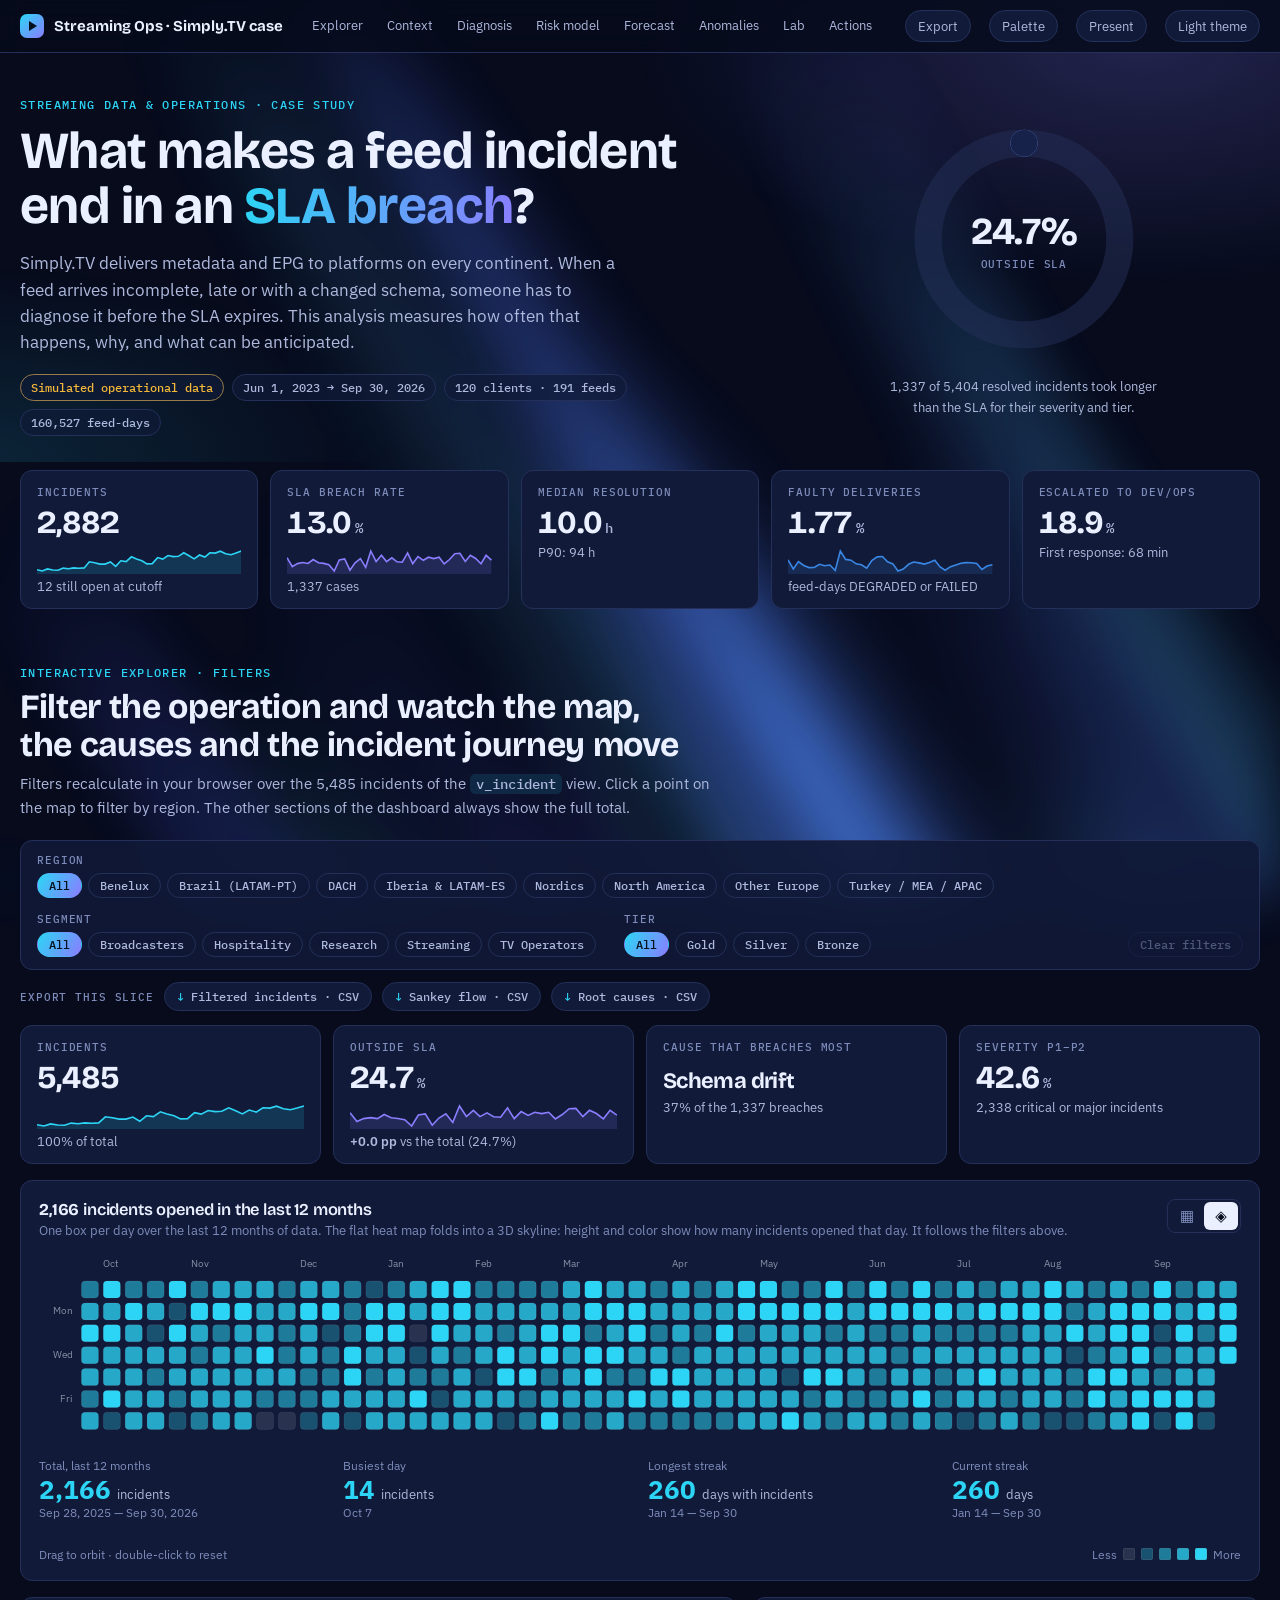
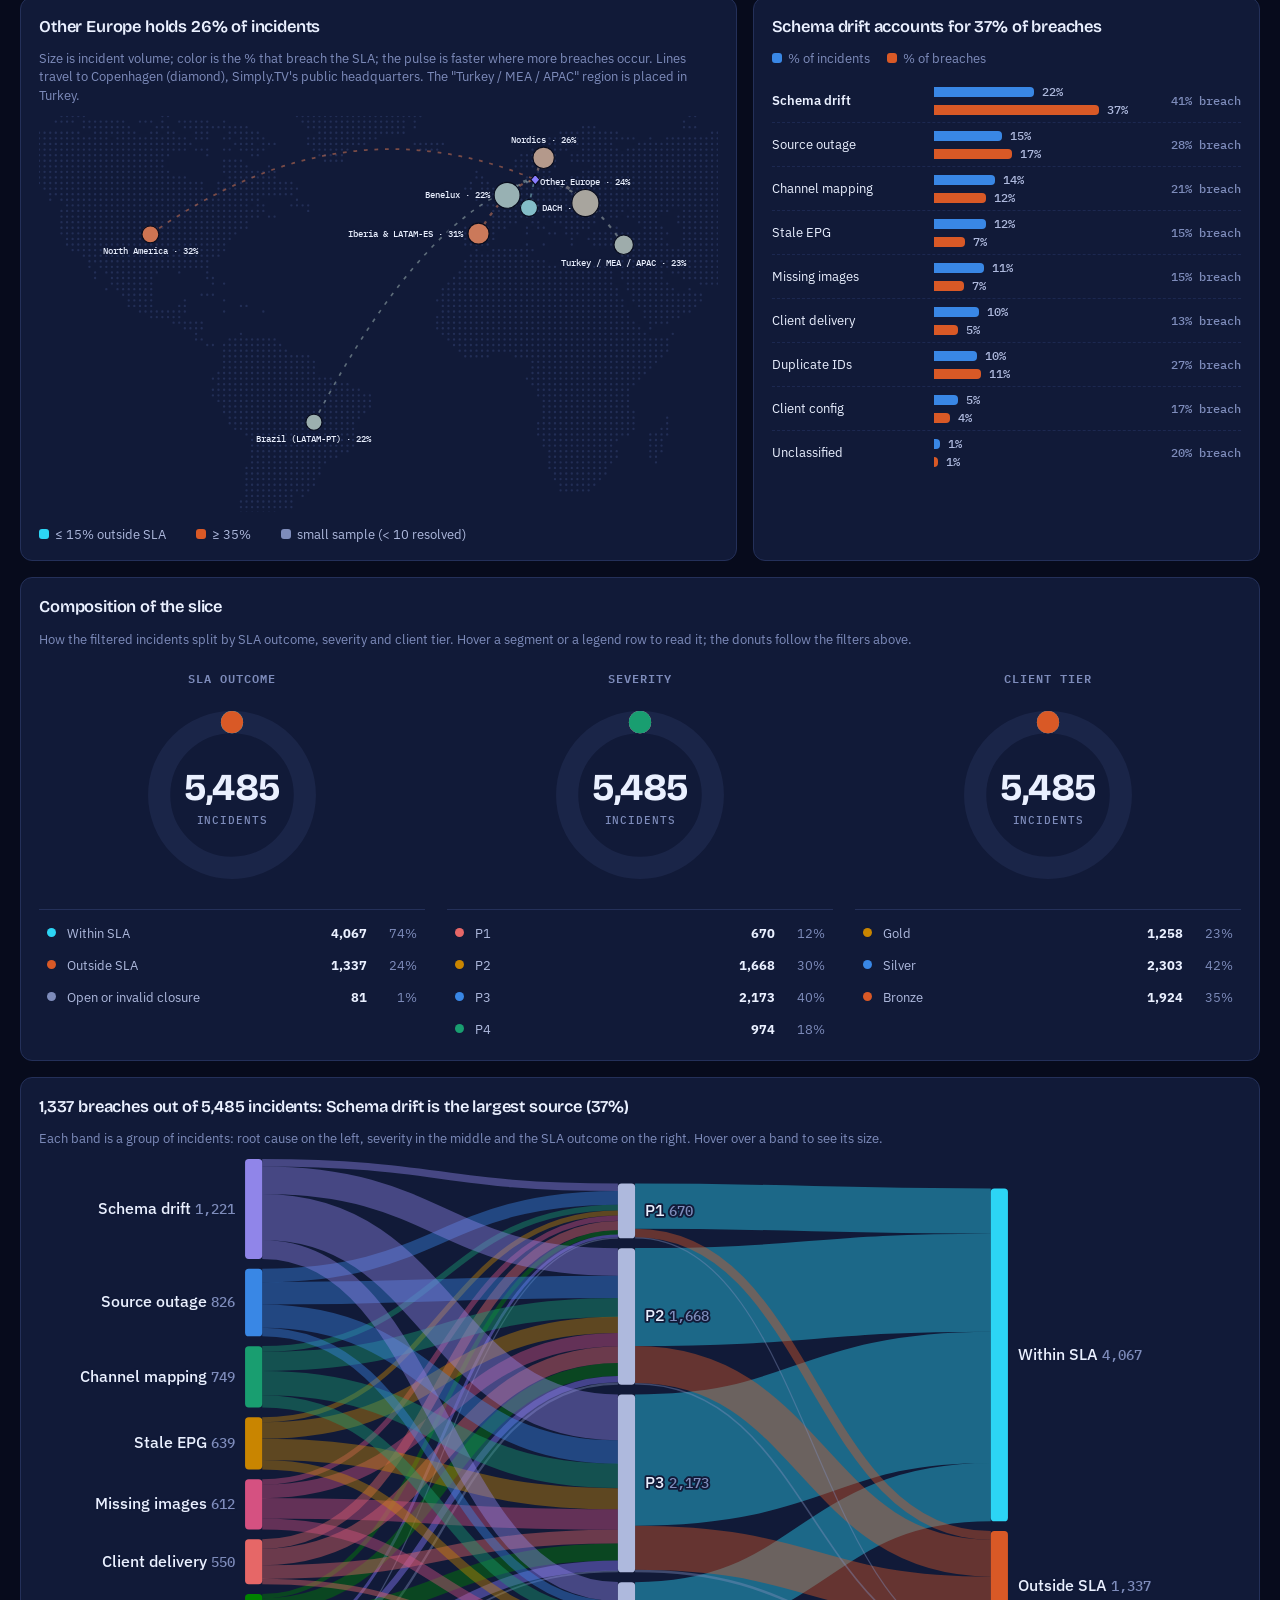
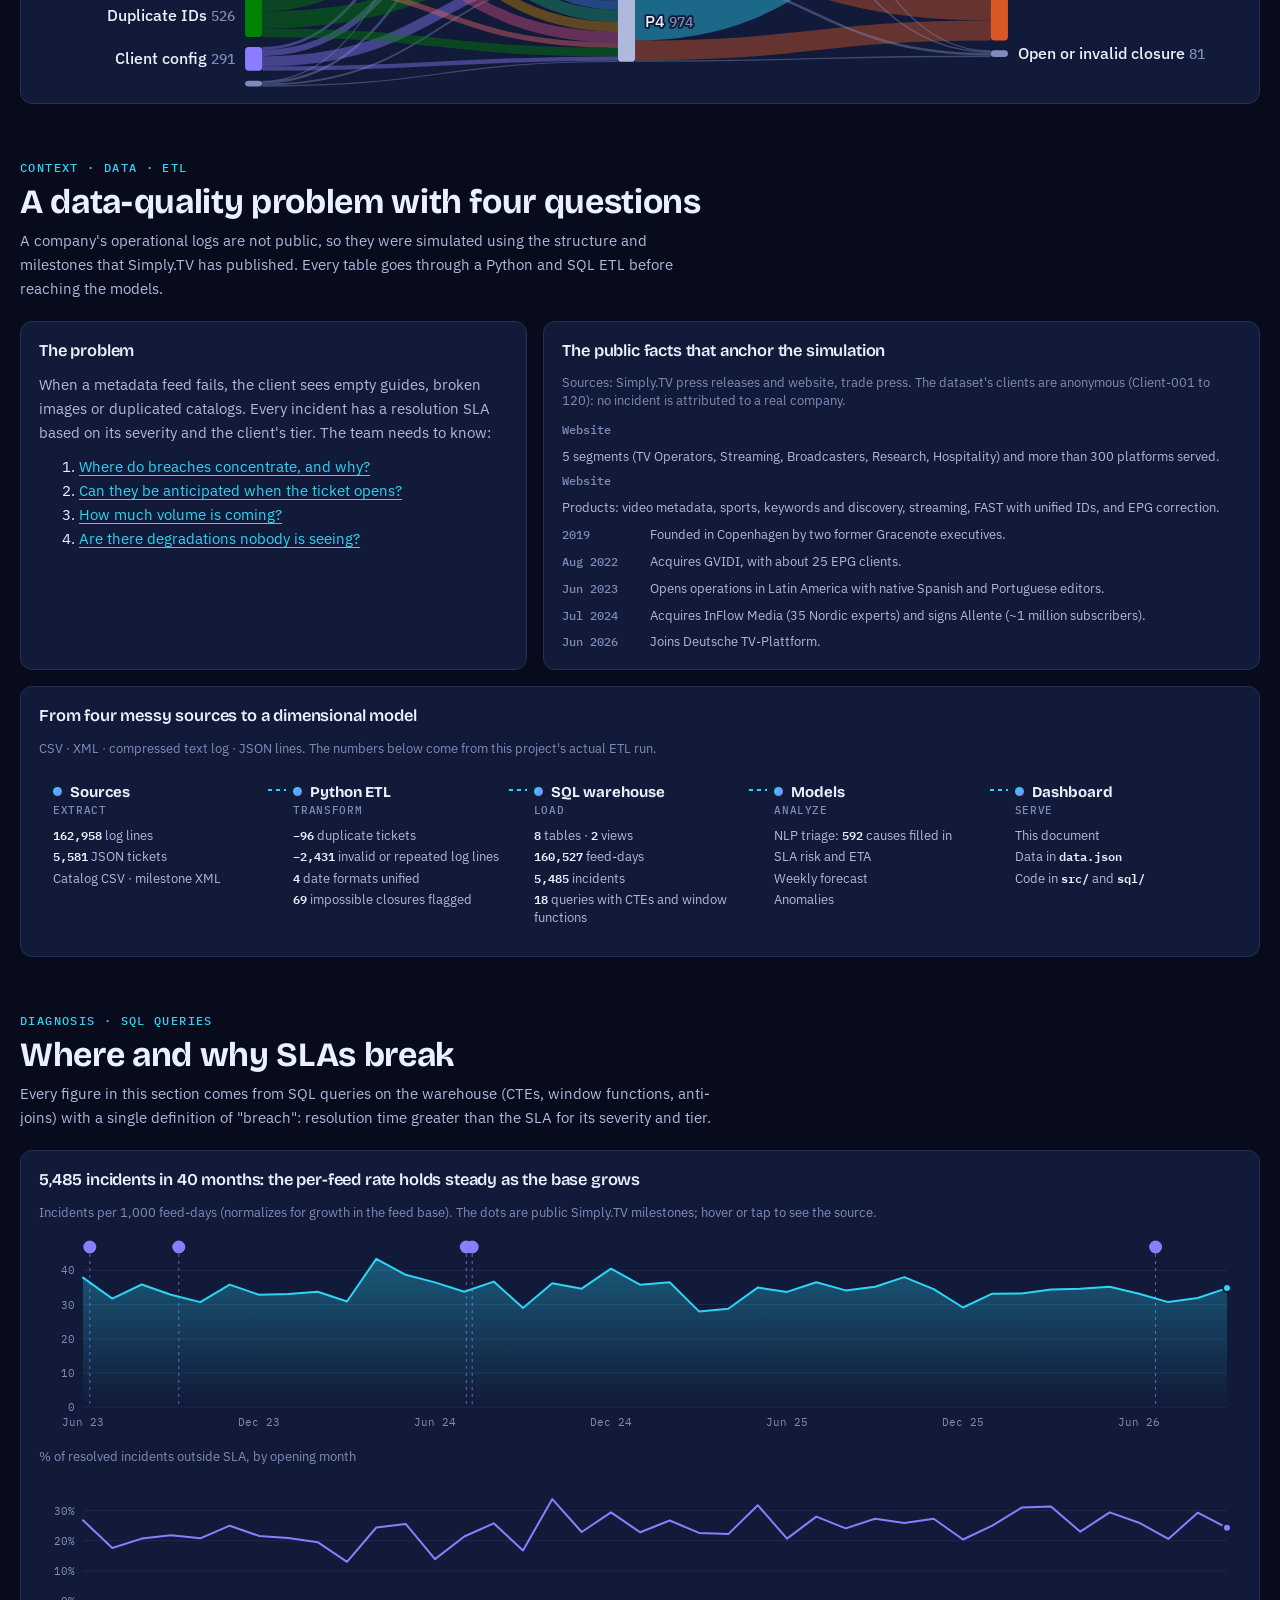
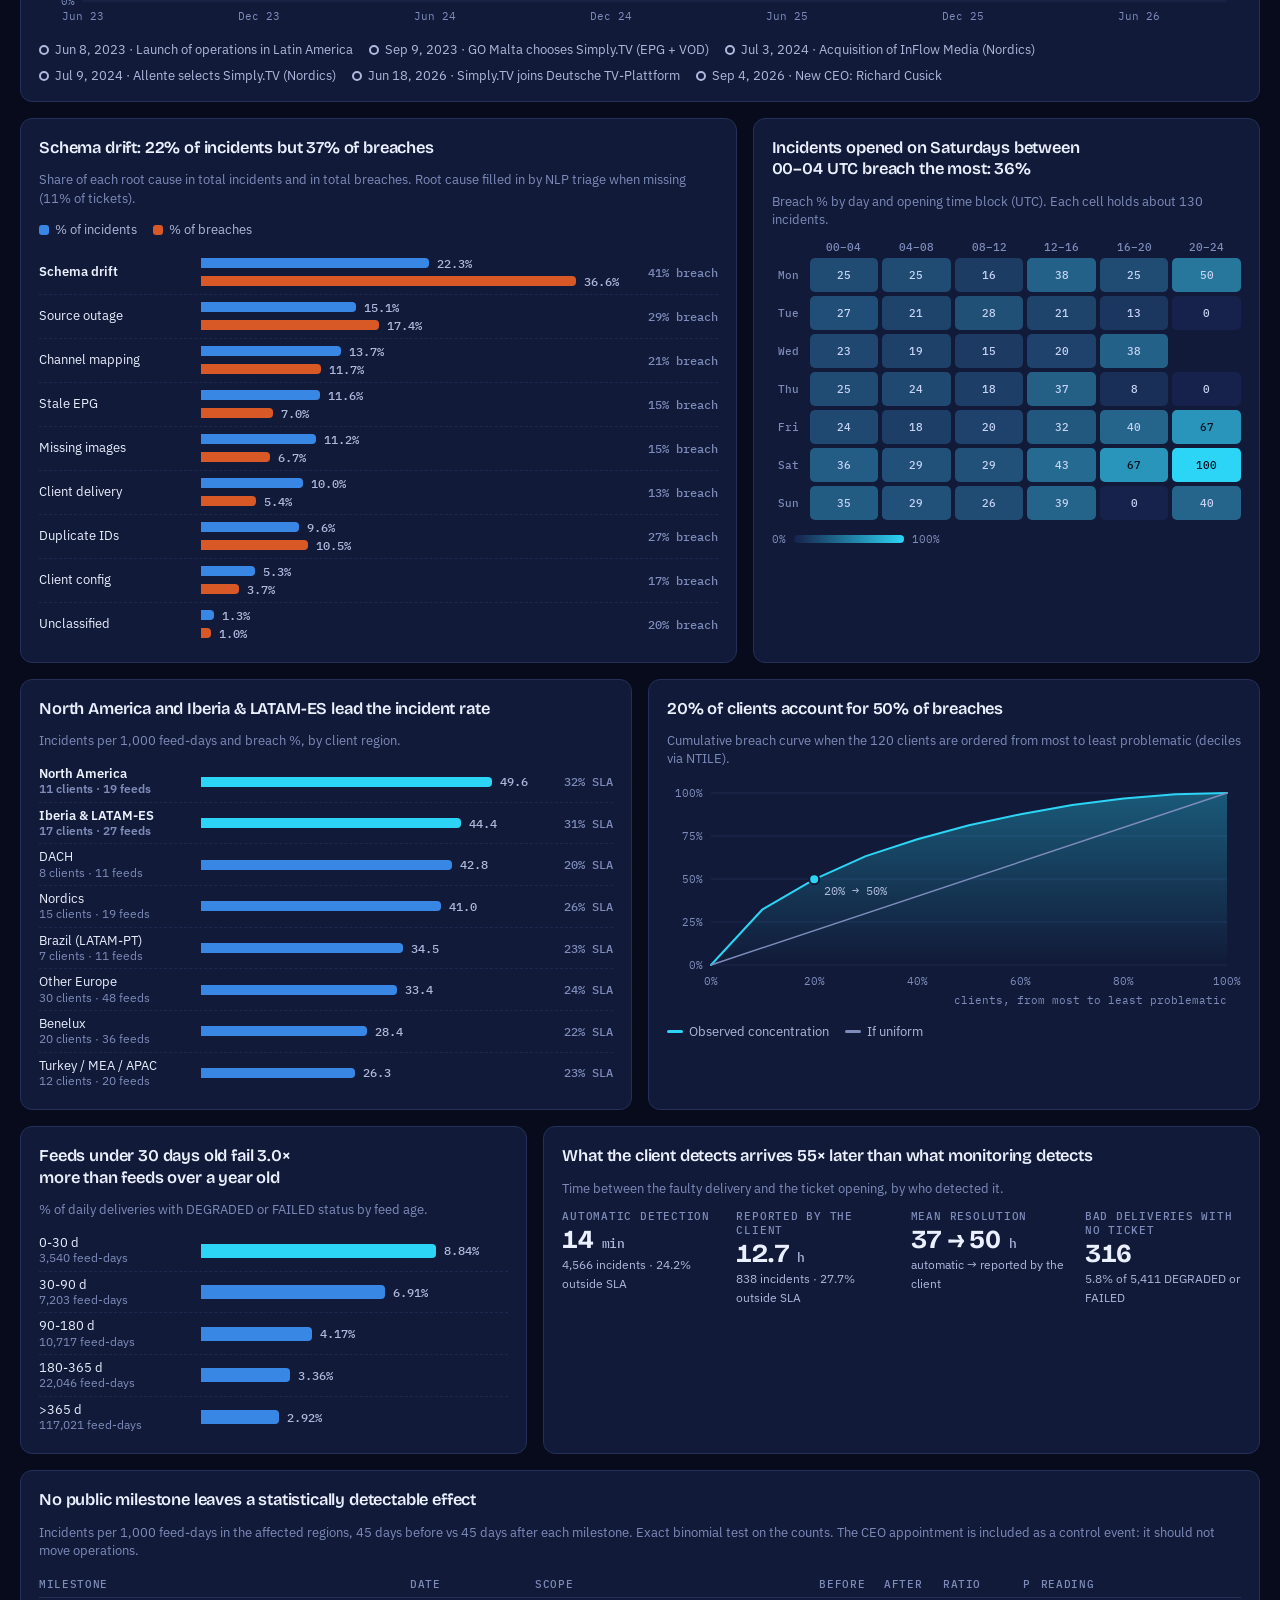
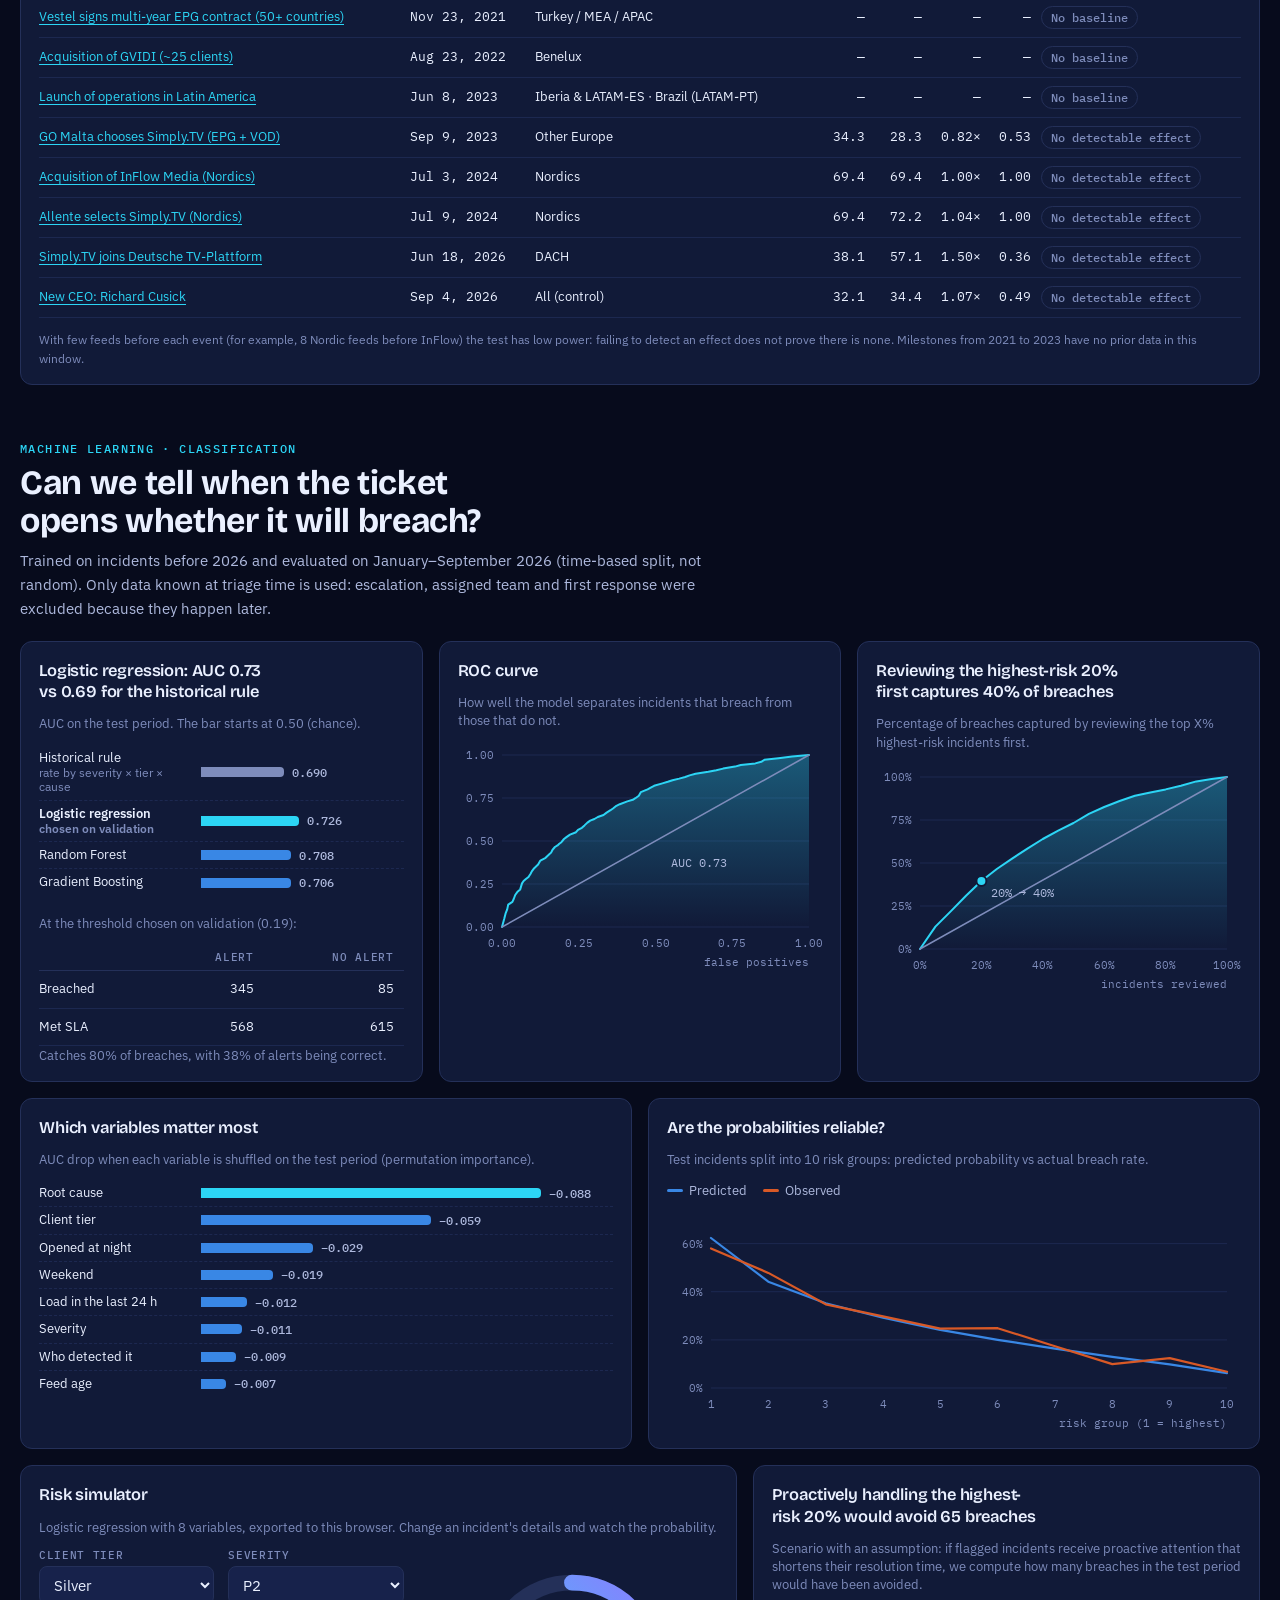
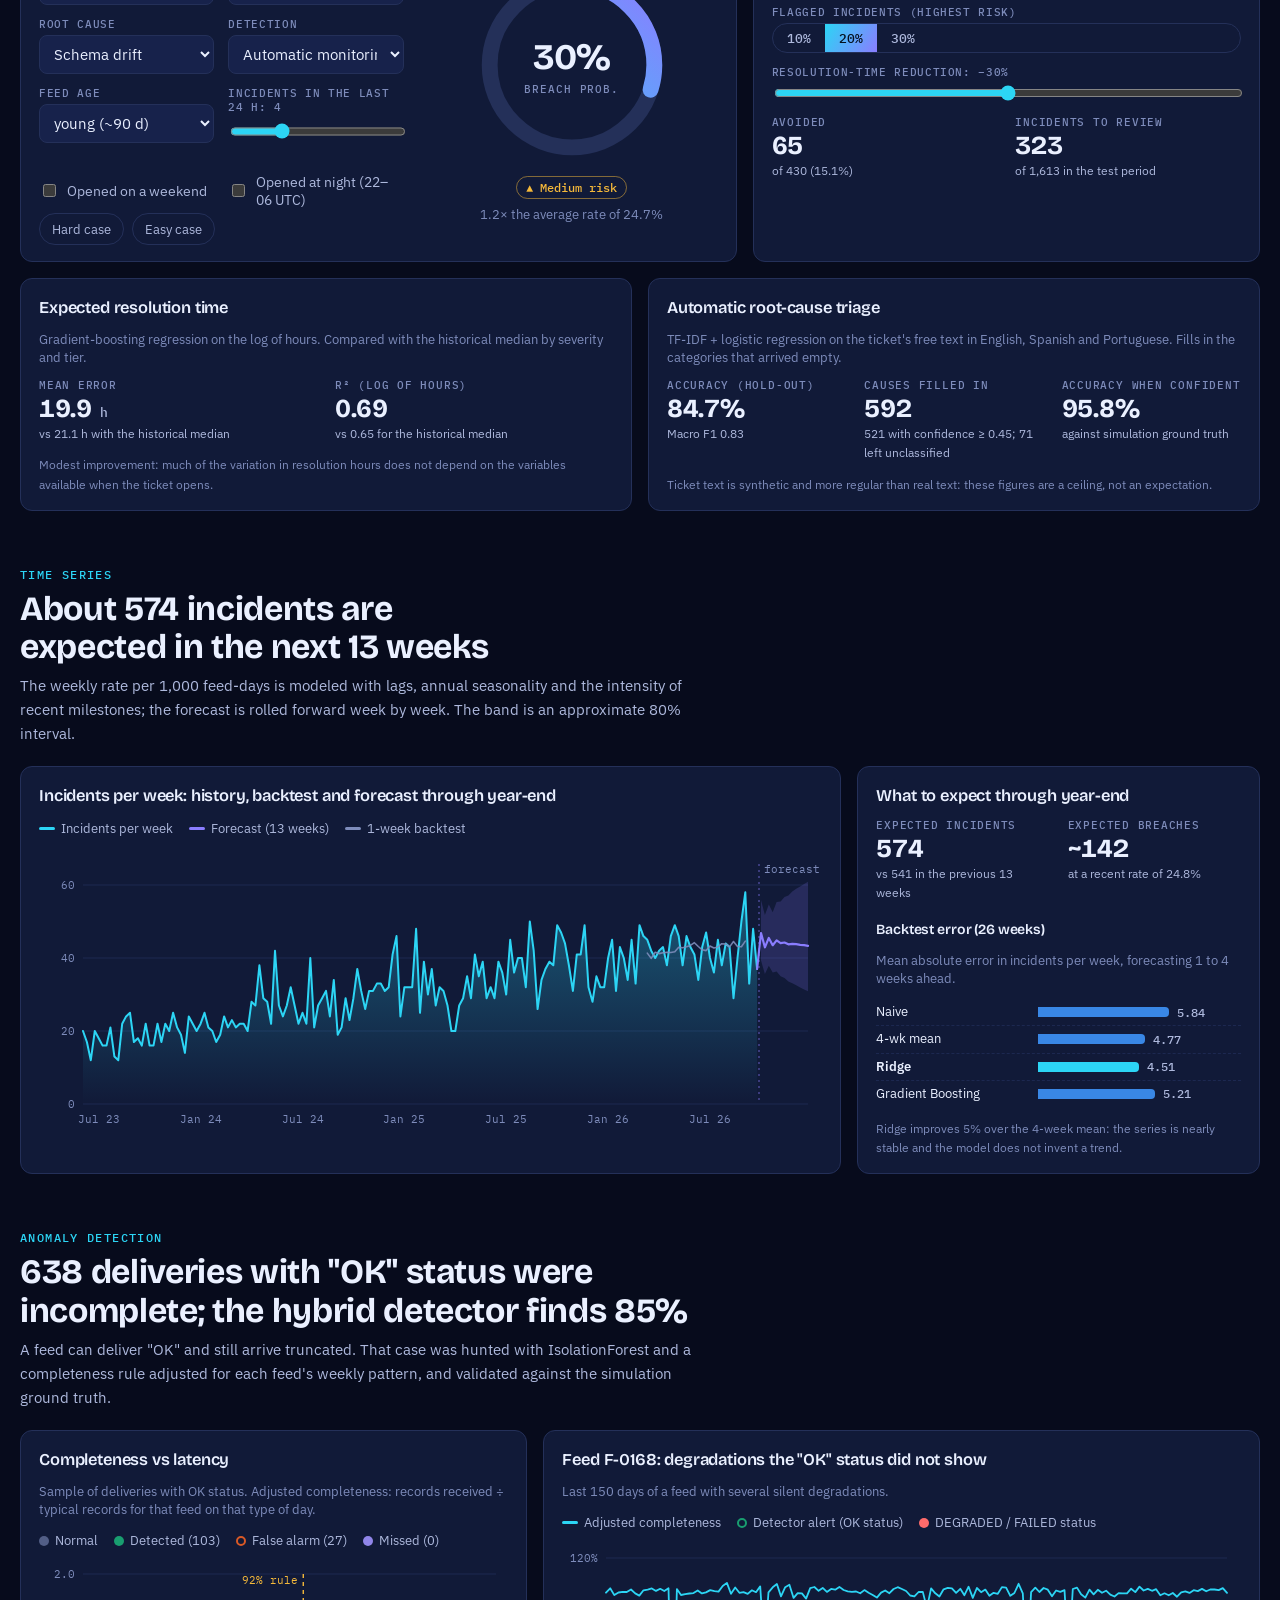
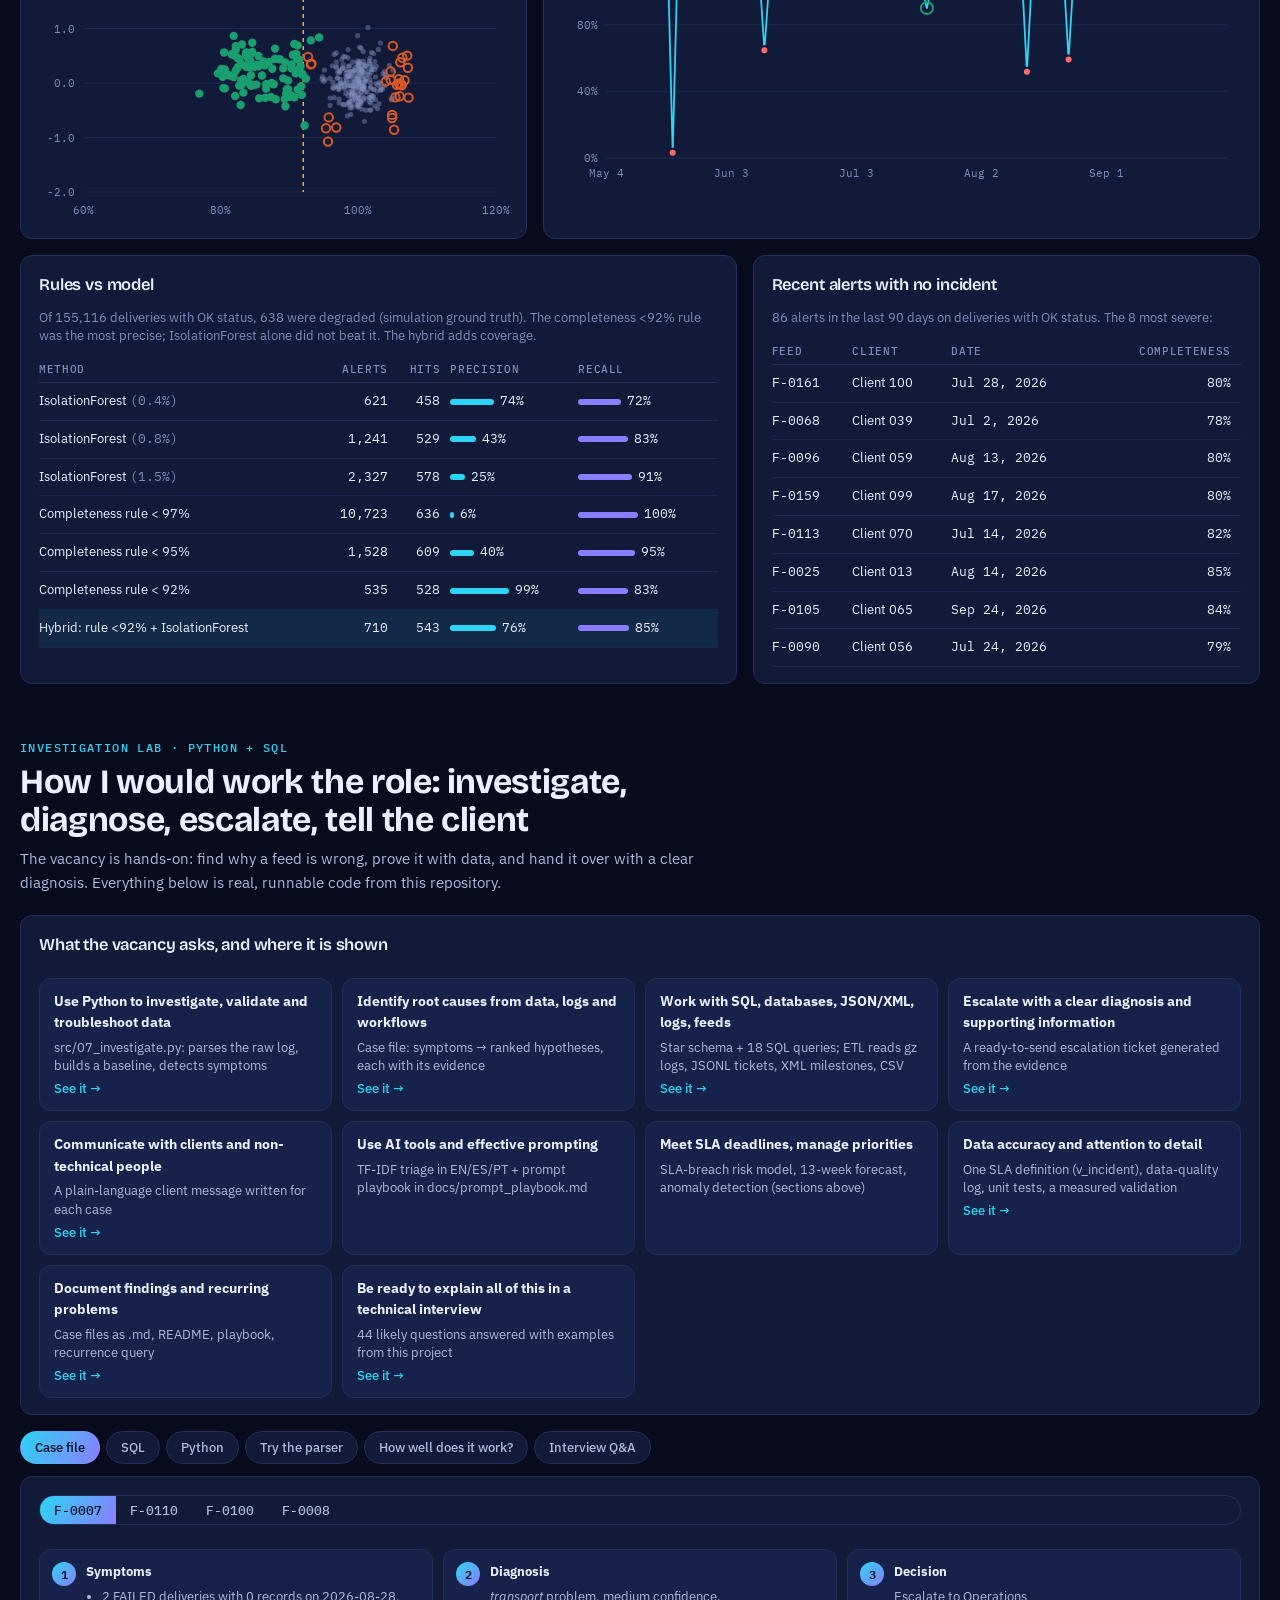
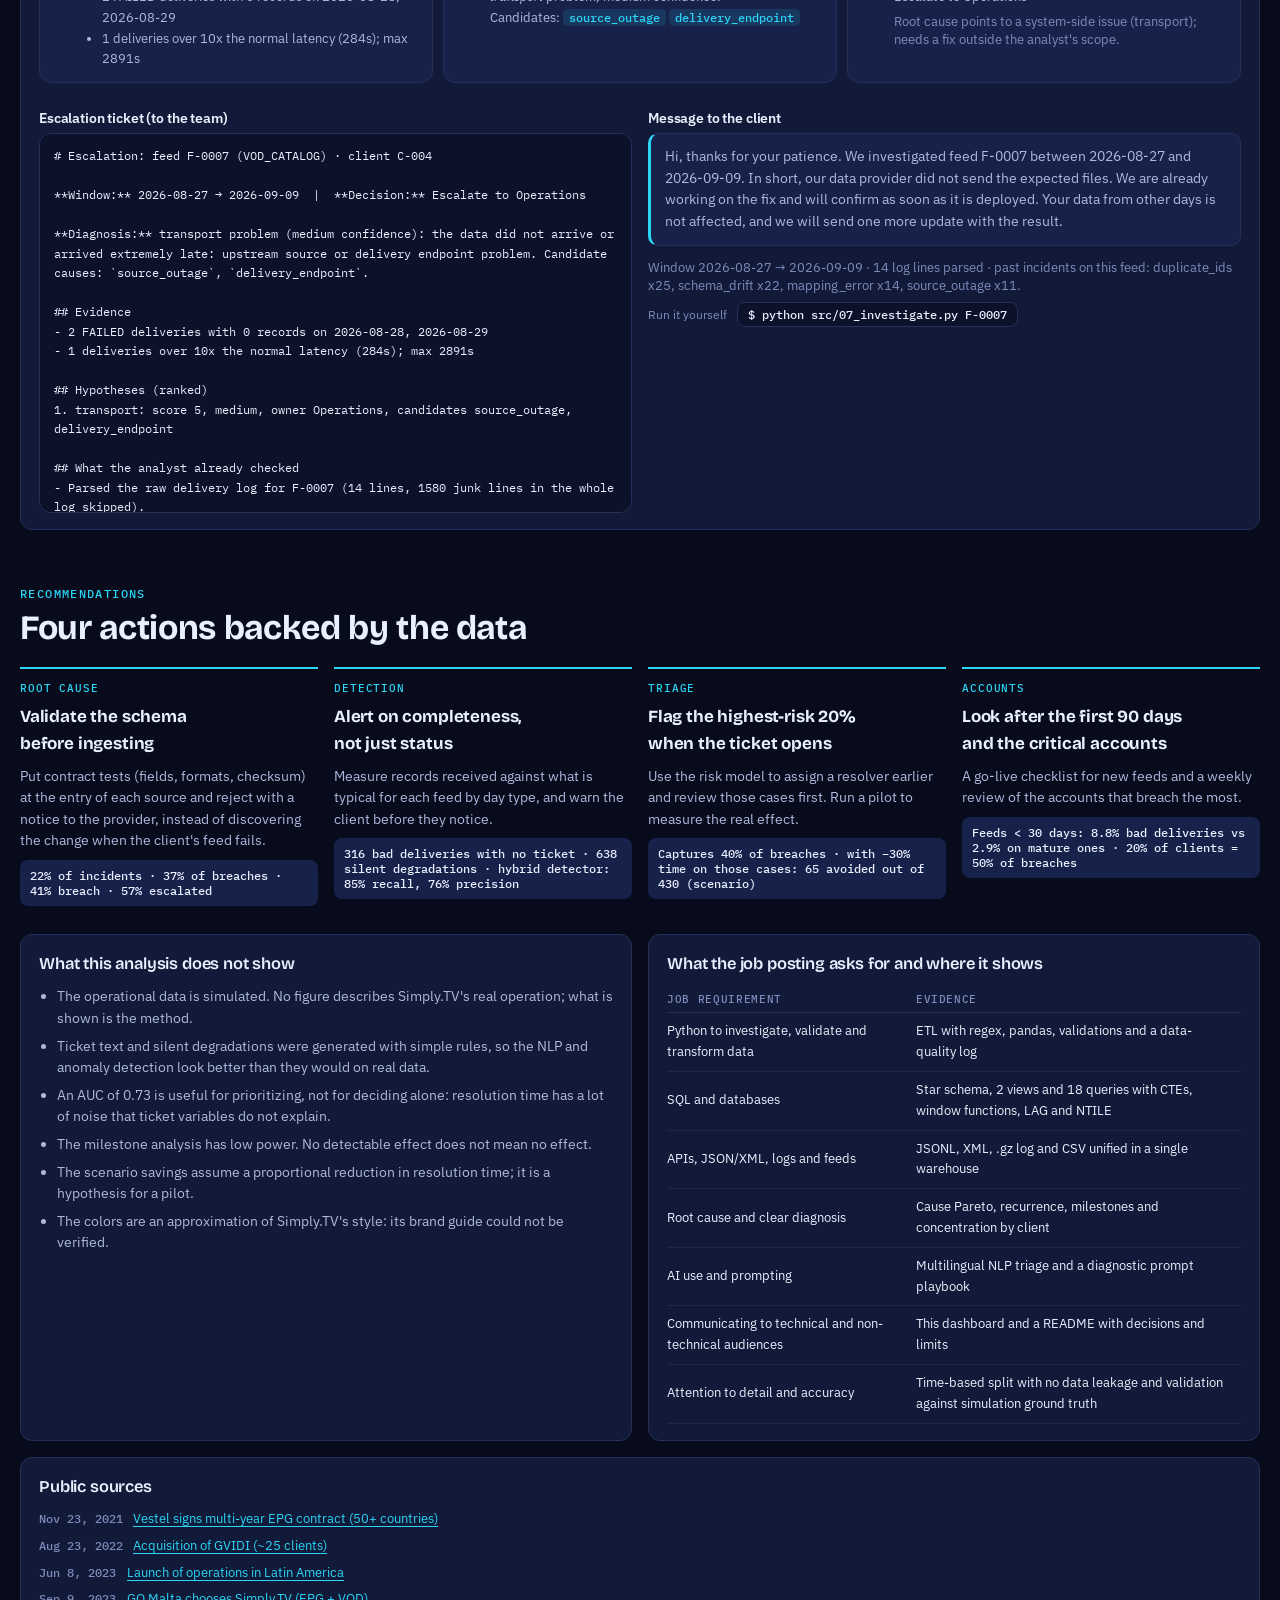
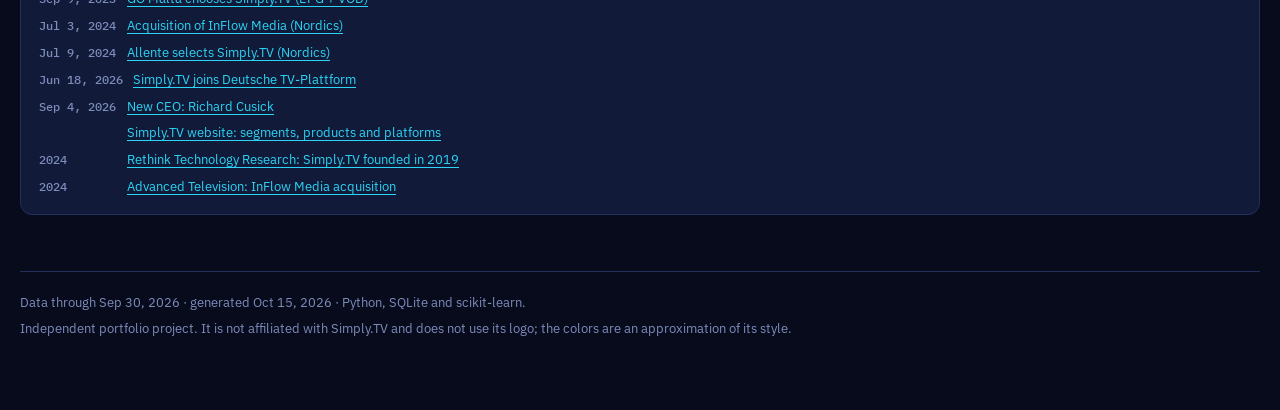
==== commit f0b53cbc: "Page background: animated beams, palette-aware" ====
--- a/dashboard/index.html
+++ b/dashboard/index.html
@@ -409,6 +409,12 @@
 .dl { display: grid; grid-template-columns: 12px 1fr auto 42px; gap: 8px; align-items: center; padding: 5px 8px; border-radius: 8px; font-size: 12.5px; color: var(--ink2); cursor: pointer; transition: background .2s; }
 .dl i { width: 9px; height: 9px; border-radius: 50%; } .dl b { color: var(--ink); font-variant-numeric: tabular-nums; } .dl em { font-style: normal; text-align: right; color: var(--muted); font-variant-numeric: tabular-nums; }
 .dl.on { background: var(--surface2); }
+
+/* ===== page background beams ===== */
+html { background: var(--bg); }
+body { background: transparent !important; }
+.beams { position: fixed; inset: 0; width: 100vw; height: 100vh; z-index: -1; pointer-events: none; filter: blur(26px); opacity: .9; }
+body.present .beams { opacity: .6; }
 
 </style>
 <style>html{color-scheme:dark}body{margin:0}img{max-width:100%}[hidden]{display:none!important}</style>
@@ -1351,6 +1357,47 @@
   apply(saved);
 })();
 
+/* ===== Page background: drifting light beams (vanilla-canvas port of the "Beams Background" React component) =====
+   A fixed canvas behind the whole page. Dashboard adaptations: colors come from the active palette (brand -> brand2),
+   dark theme blends additively and light theme stays soft, it renders at half resolution and relies on CSS blur
+   (cheap), it pauses when the tab is hidden, and with prefers-reduced-motion it draws a single frame. */
+(function () {
+  const cv = document.createElement('canvas'); cv.className = 'beams'; cv.setAttribute('aria-hidden', 'true'); document.body.prepend(cv);
+  const ctx = cv.getContext('2d'); if (!ctx) return;
+  const reduce = matchMedia('(prefers-reduced-motion: reduce)'), N = 28, SCALE = .5;
+  let W = 0, H = 0, beams = [], raf = 0, hues = [190, 260], dark = true;
+  const hueOf = h => { const r = [1, 3, 5].map(i => parseInt(h.slice(i, i + 2), 16) / 255), mx = Math.max(...r), mn = Math.min(...r), d = mx - mn; if (!d) return 220; const [R, G, B] = r; let x = mx === R ? ((G - B) / d) % 6 : mx === G ? (B - R) / d + 2 : (R - G) / d + 4; return (x * 60 + 360) % 360; };
+  function theme() { const cs = getComputedStyle(document.documentElement); hues = [hueOf(cs.getPropertyValue('--brand').trim()), hueOf(cs.getPropertyValue('--brand2').trim())]; dark = (document.documentElement.dataset.theme || 'dark') === 'dark'; }
+  const hueAt = t => { let d = ((hues[1] - hues[0] + 540) % 360) - 180; return (hues[0] + d * t + 360) % 360; };
+  function make(i, init) {
+    return { x: Math.random() * W * 1.4 - W * .2, y: init ? Math.random() * H * 1.5 - H * .25 : H + 100, w: (60 + Math.random() * 110) * SCALE, len: H * 2.5, a: -35 + Math.random() * 10,
+      v: (.35 + Math.random() * .6) * SCALE, o: .16 + Math.random() * .14, t: i / N, p: Math.random() * 6.28, ps: .015 + Math.random() * .025 };
+  }
+  function resize() {
+    W = Math.max(1, Math.round(innerWidth * SCALE)); H = Math.max(1, Math.round(innerHeight * SCALE)); cv.width = W; cv.height = H;
+    beams = Array.from({ length: N }, (_, i) => make(i, true));
+  }
+  function draw(step) {
+    ctx.clearRect(0, 0, W, H); ctx.globalCompositeOperation = dark ? 'lighter' : 'source-over';
+    const k = dark ? 1 : .55, L = dark ? 62 : 58;
+    beams.forEach((b, i) => {
+      if (step) { b.y -= b.v; b.p += b.ps; if (b.y + b.len < -100) Object.assign(b, make(i, false), { x: (i % 3) * W / 3 + W / 6 + (Math.random() - .5) * W / 6 }); }
+      const o = b.o * (.8 + Math.sin(b.p) * .2) * k, h = hueAt(b.t);
+      ctx.save(); ctx.translate(b.x, b.y); ctx.rotate(b.a * Math.PI / 180);
+      const g = ctx.createLinearGradient(0, 0, 0, b.len), c = a => `hsla(${h.toFixed(0)},85%,${L}%,${a})`;
+      g.addColorStop(0, c(0)); g.addColorStop(.1, c(o * .5)); g.addColorStop(.4, c(o)); g.addColorStop(.6, c(o)); g.addColorStop(.9, c(o * .5)); g.addColorStop(1, c(0));
+      ctx.fillStyle = g; ctx.fillRect(-b.w / 2, 0, b.w, b.len); ctx.restore();
+    });
+  }
+  function loop() { draw(true); raf = requestAnimationFrame(loop); }
+  function sync() { cancelAnimationFrame(raf); raf = 0; if (reduce.matches) { draw(false); return; } if (!document.hidden) loop(); }
+  addEventListener('resize', () => { resize(); if (reduce.matches) draw(false); });
+  document.addEventListener('visibilitychange', sync);
+  reduce.addEventListener && reduce.addEventListener('change', sync);
+  new MutationObserver(() => { theme(); if (reduce.matches) draw(false); }).observe(document.documentElement, { attributes: true, attributeFilter: ['data-theme', 'style'] });
+  theme(); resize(); sync();
+})();
+
 /* ===== Hero particle background (native canvas port of the "ASMR Static Background" component) =====
    Magnetic vortex around the cursor, friction glow and trails. Dashboard adaptations:
    - Canvas is limited to the hero (not the whole window) and transparent: trails fade via destination-out.
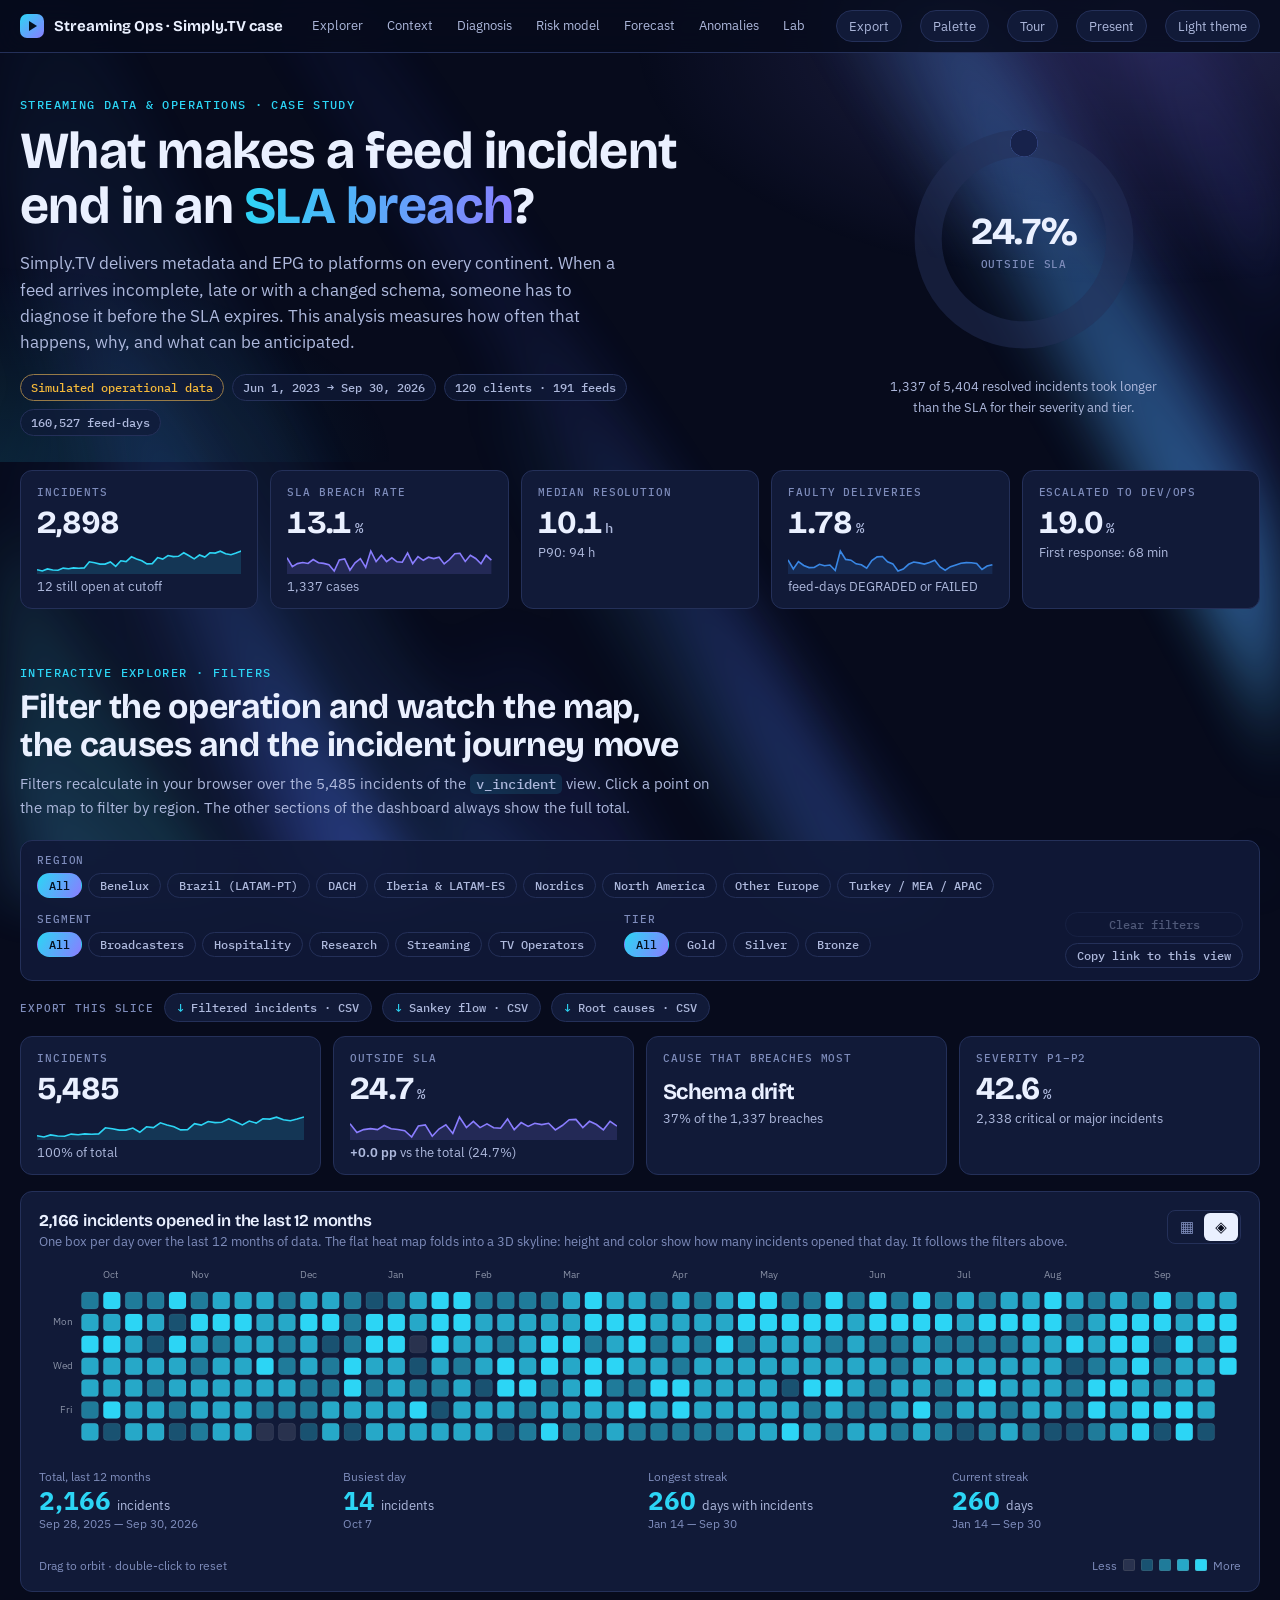
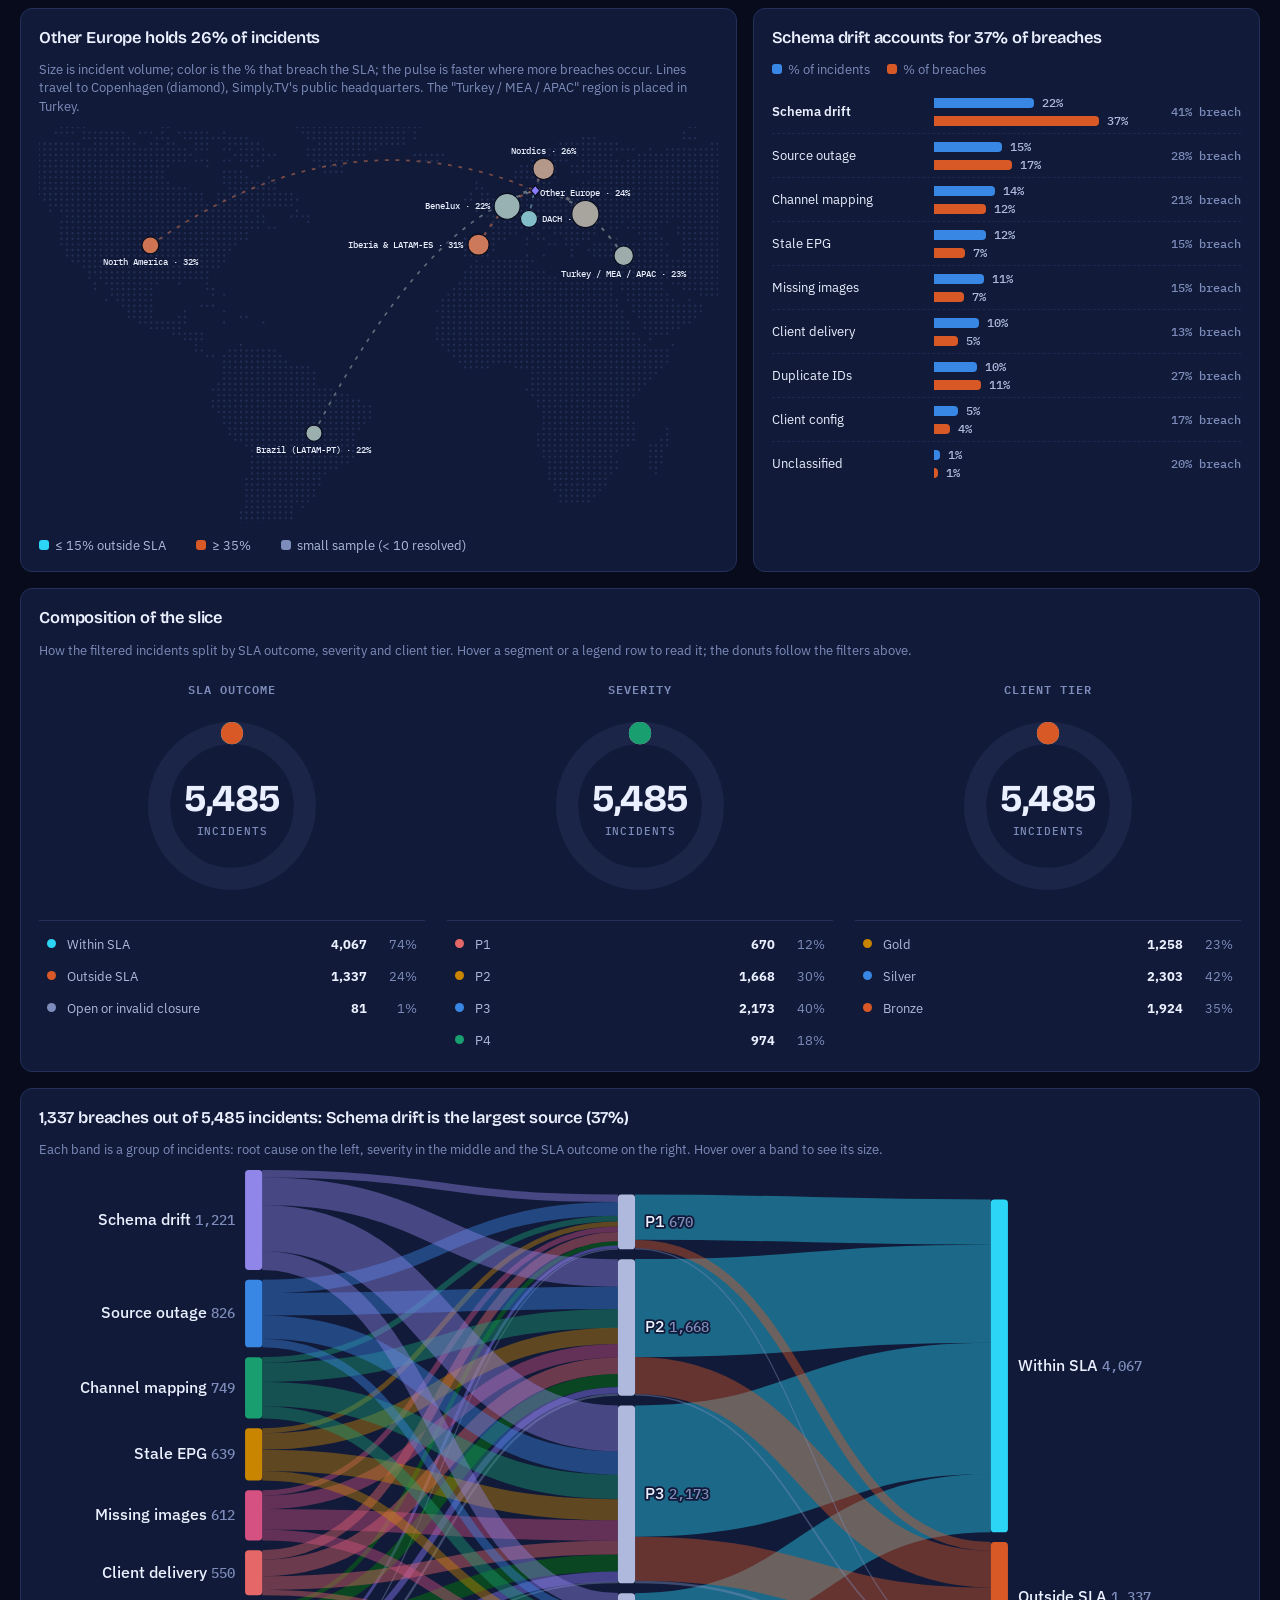
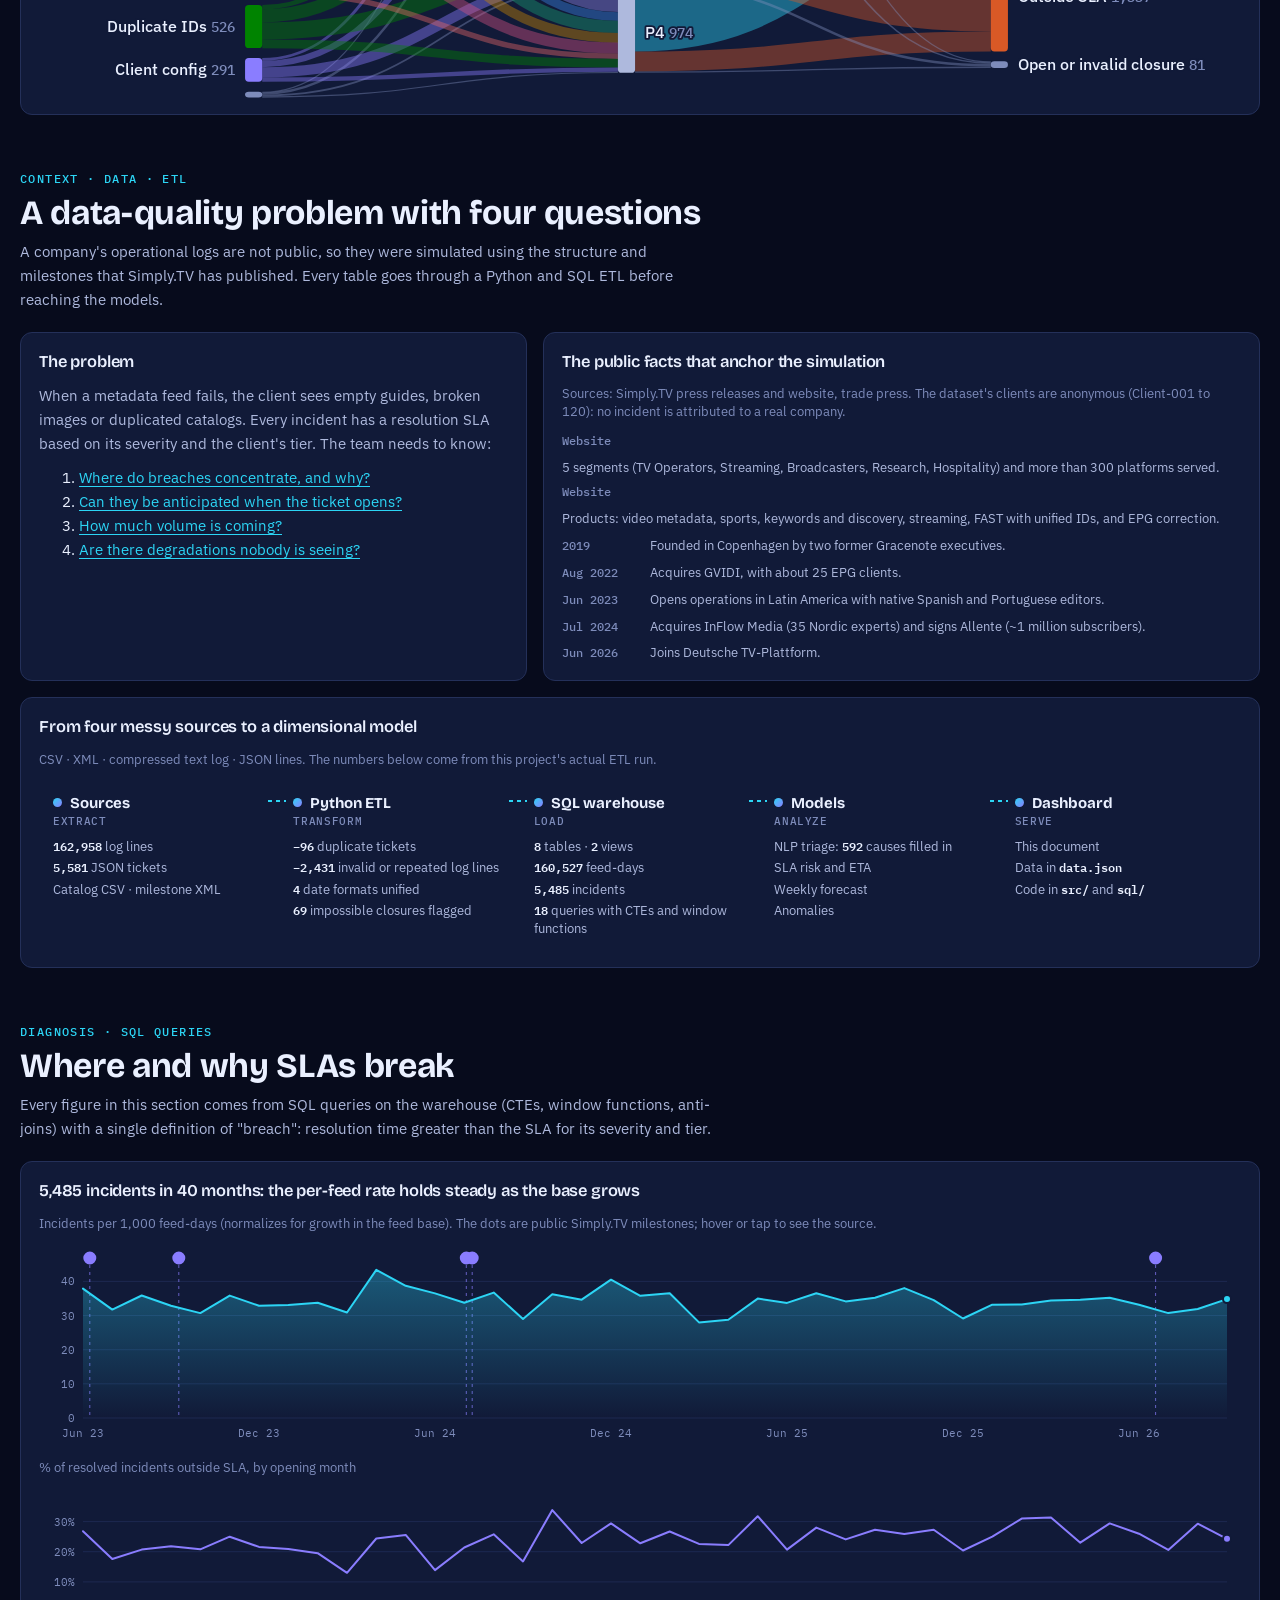
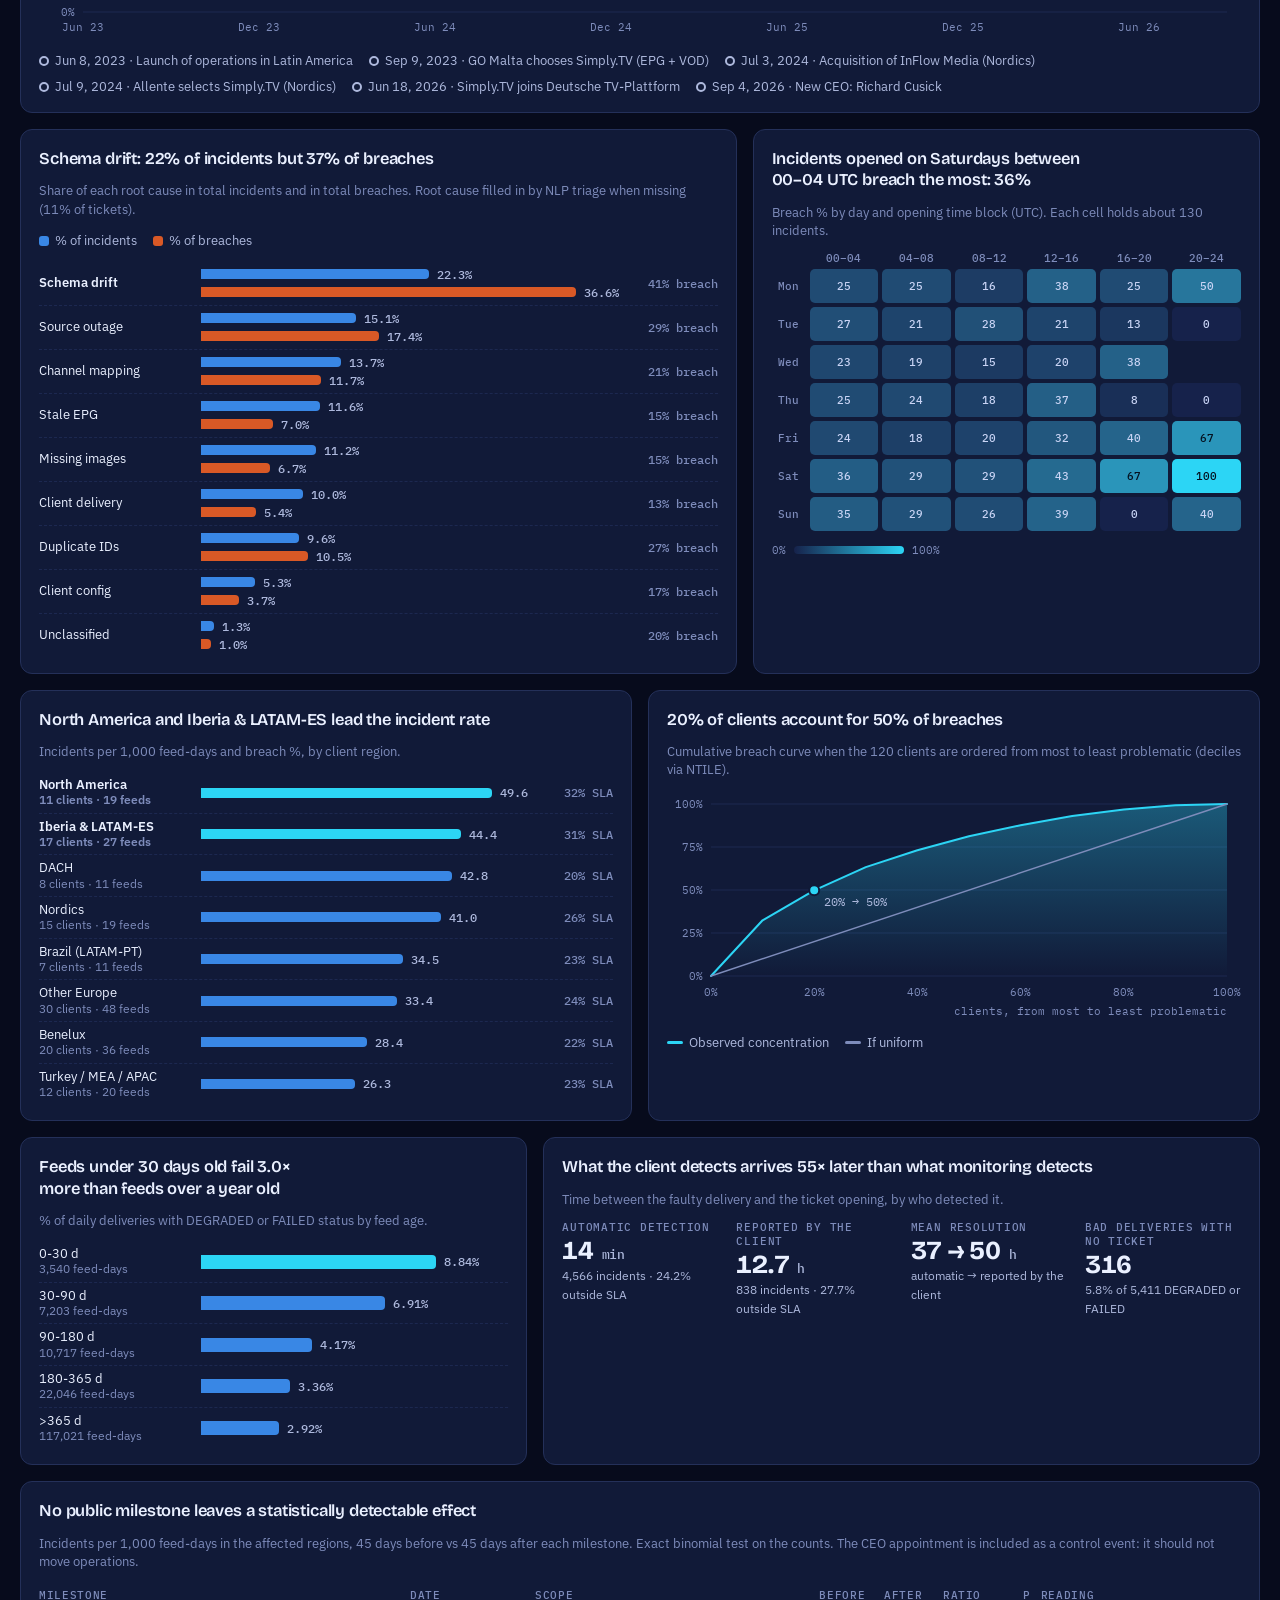
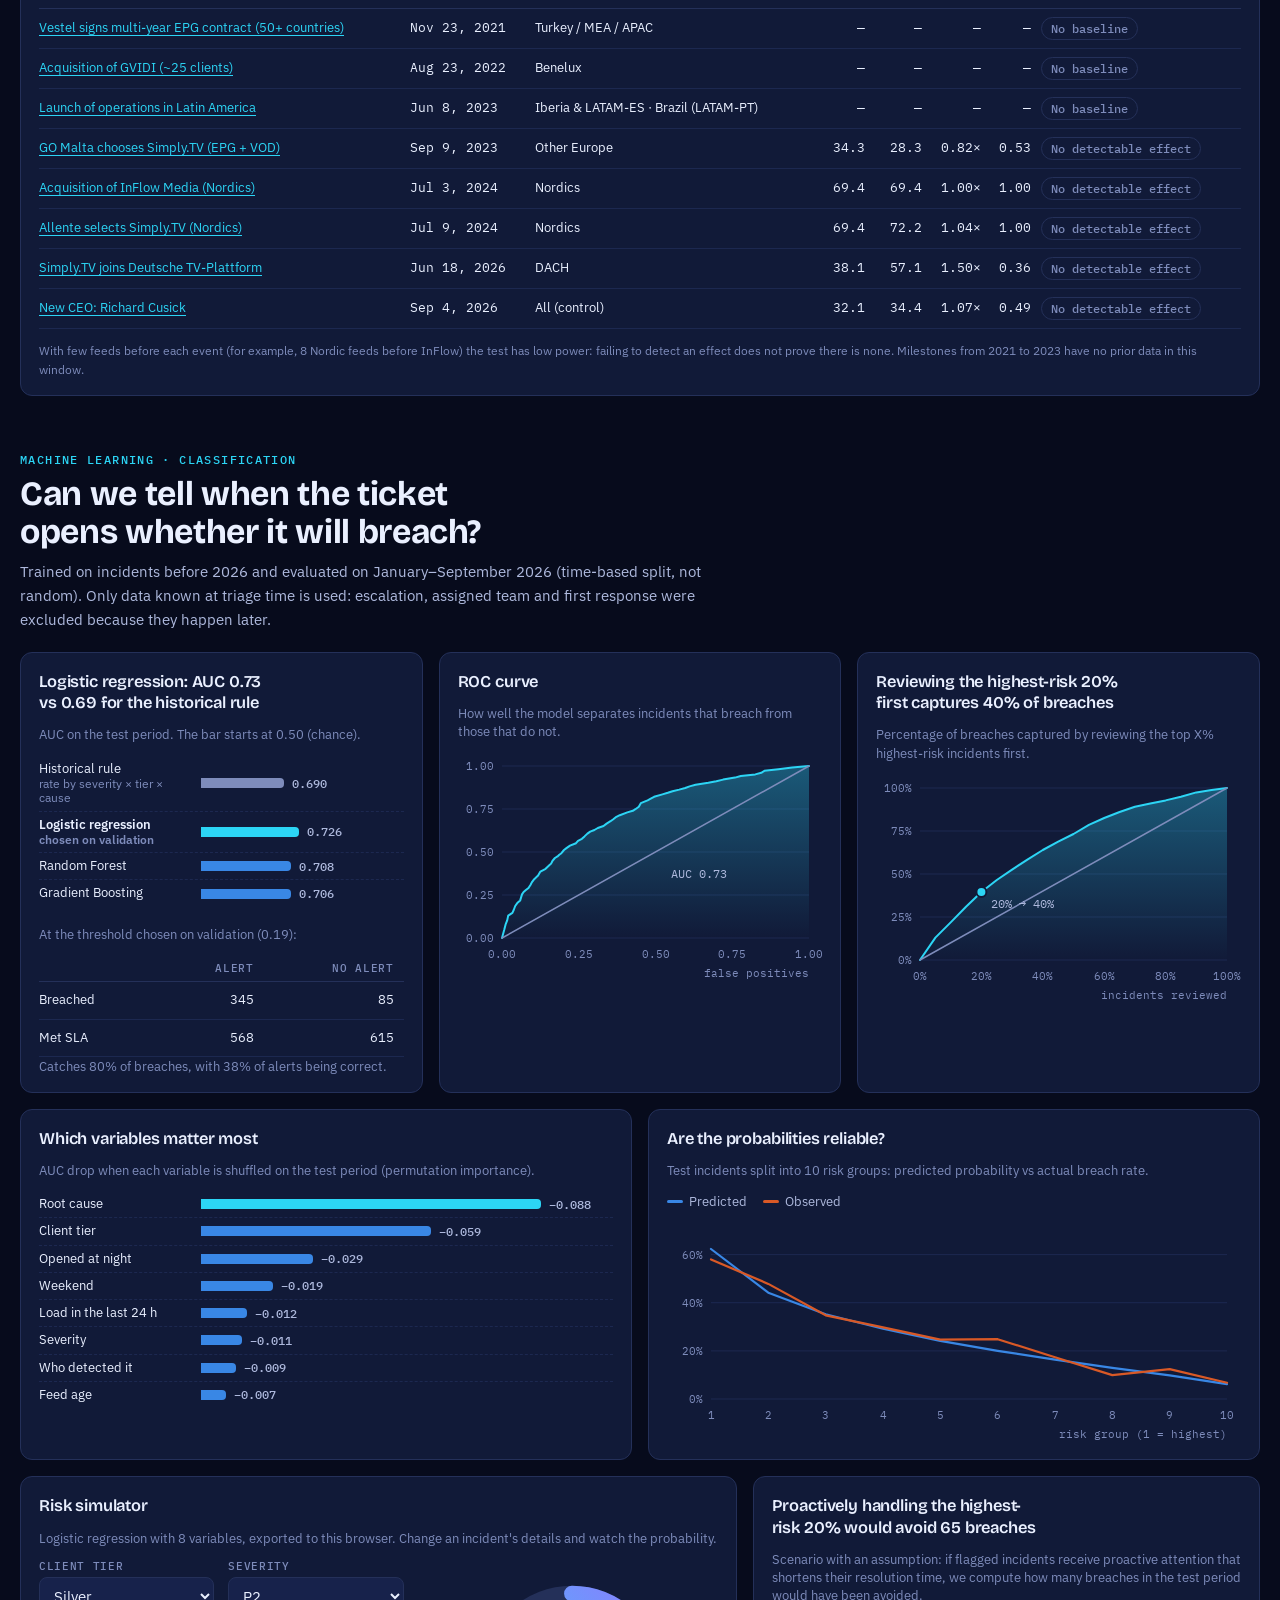
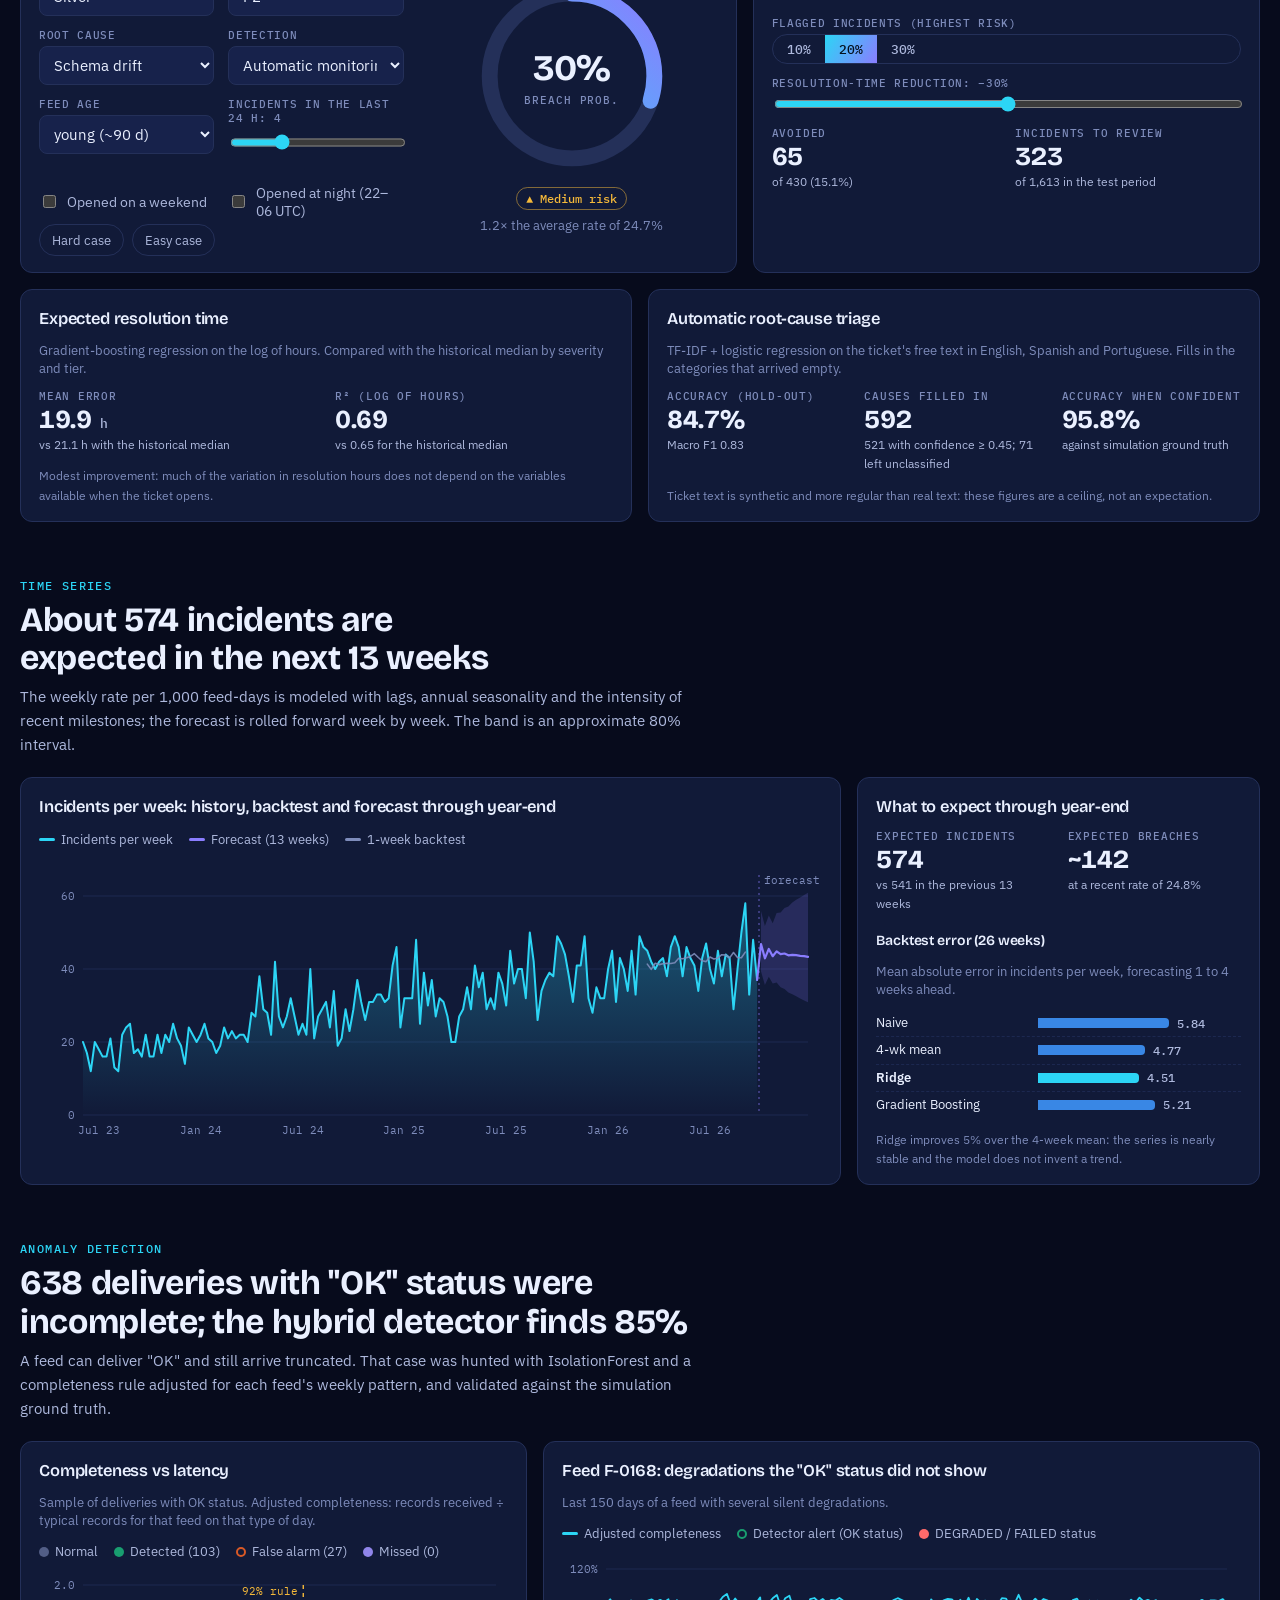
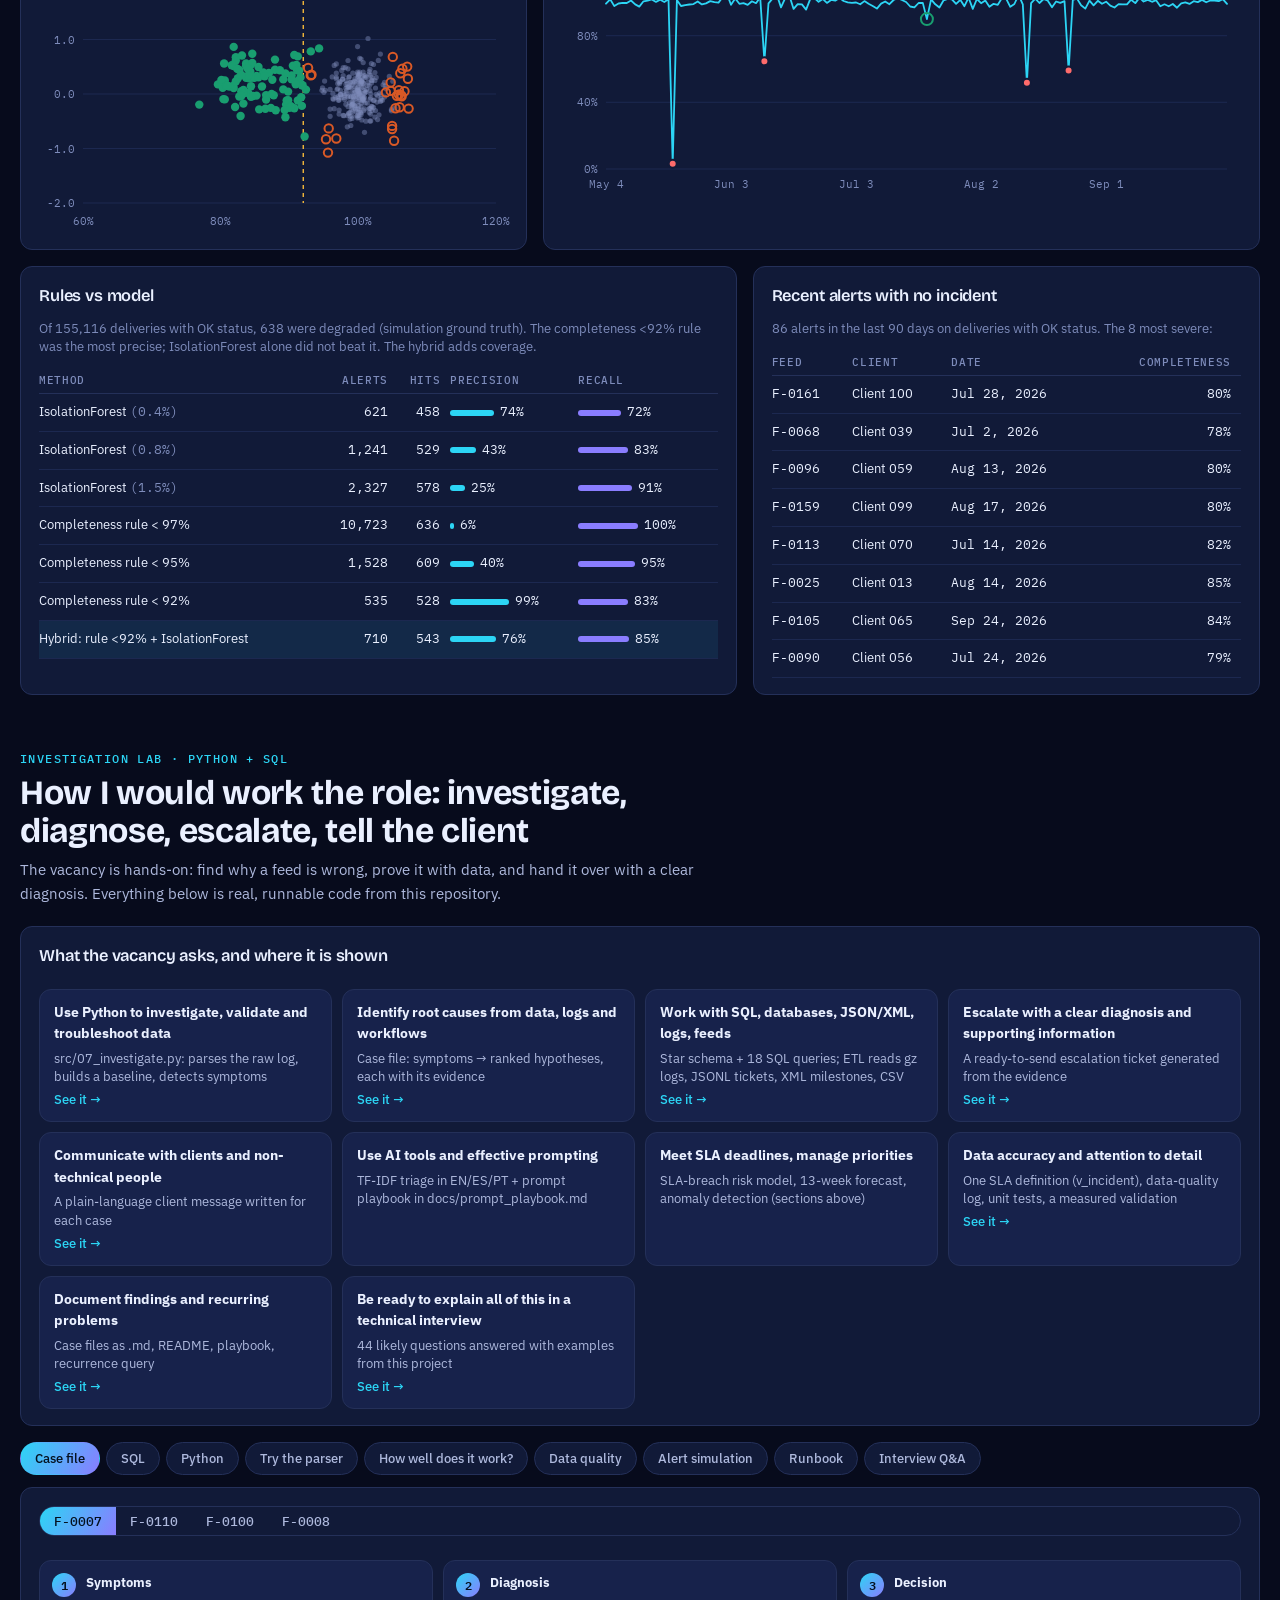
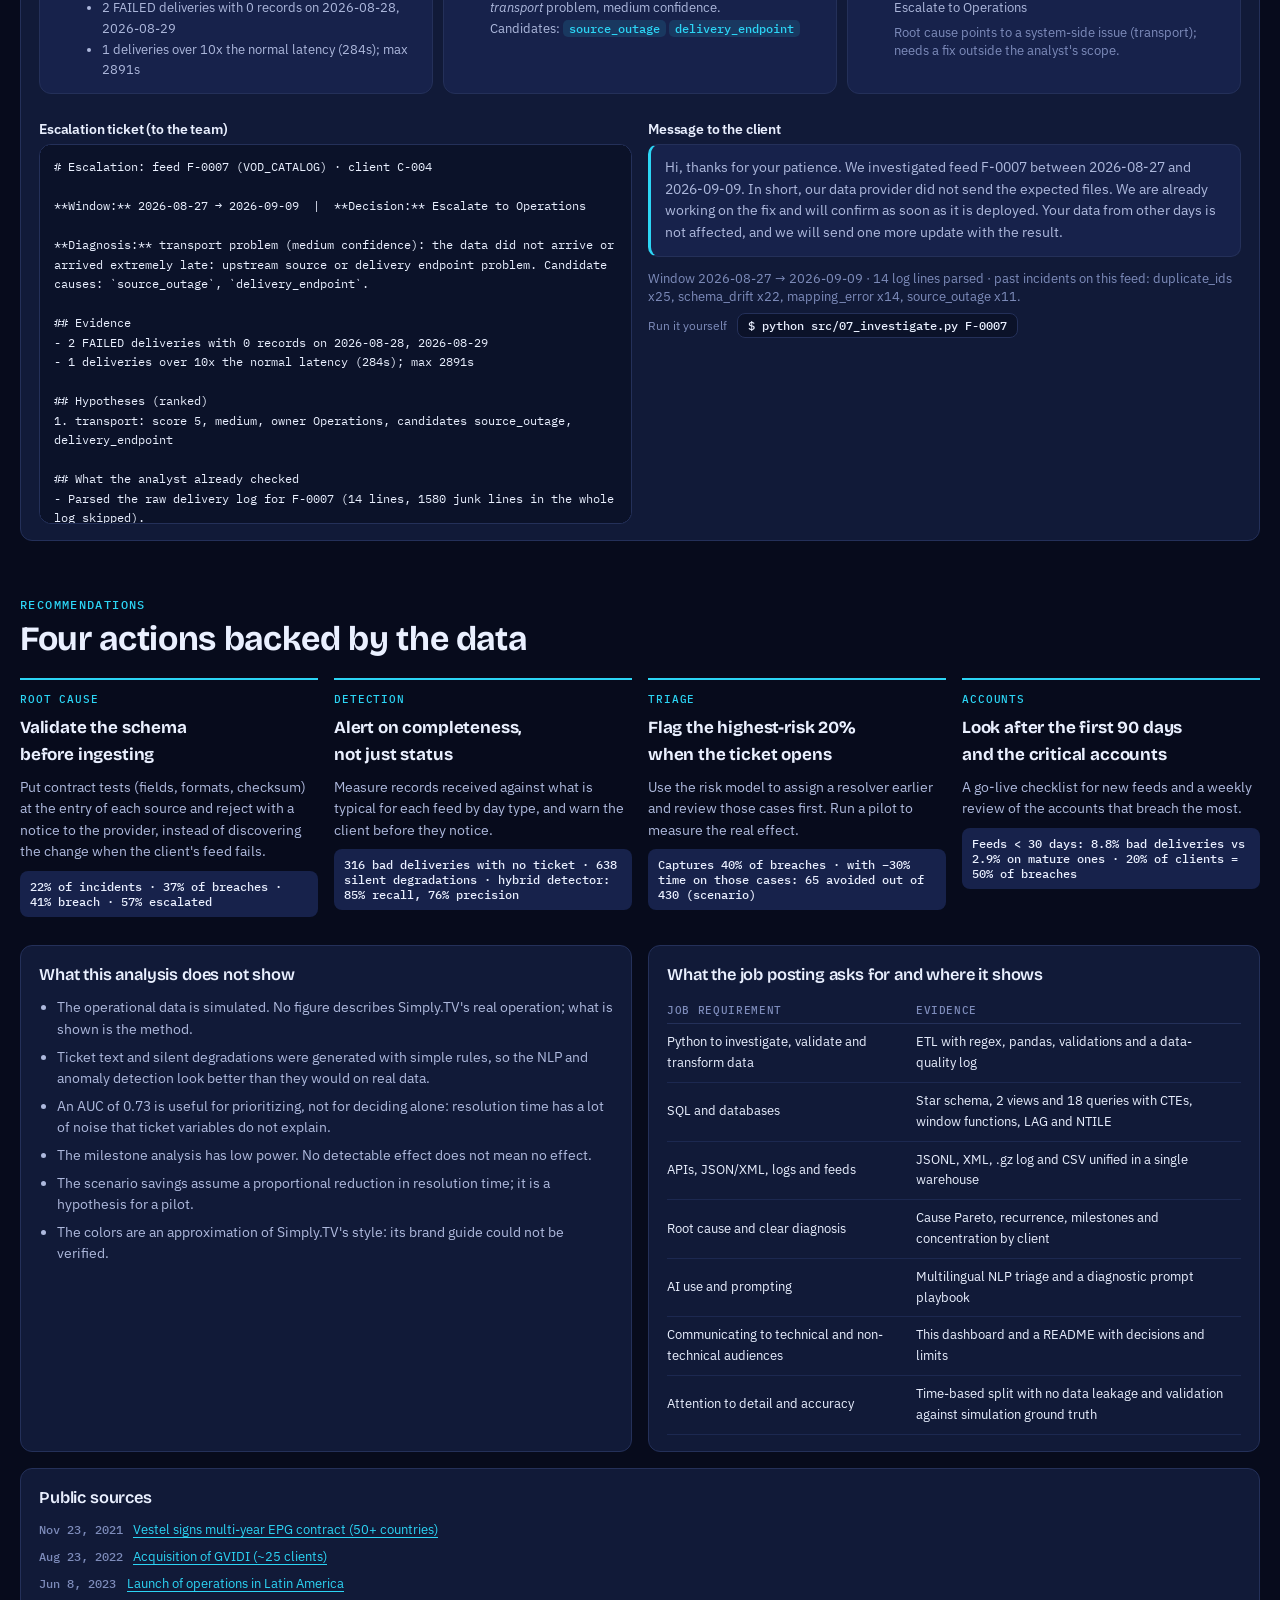
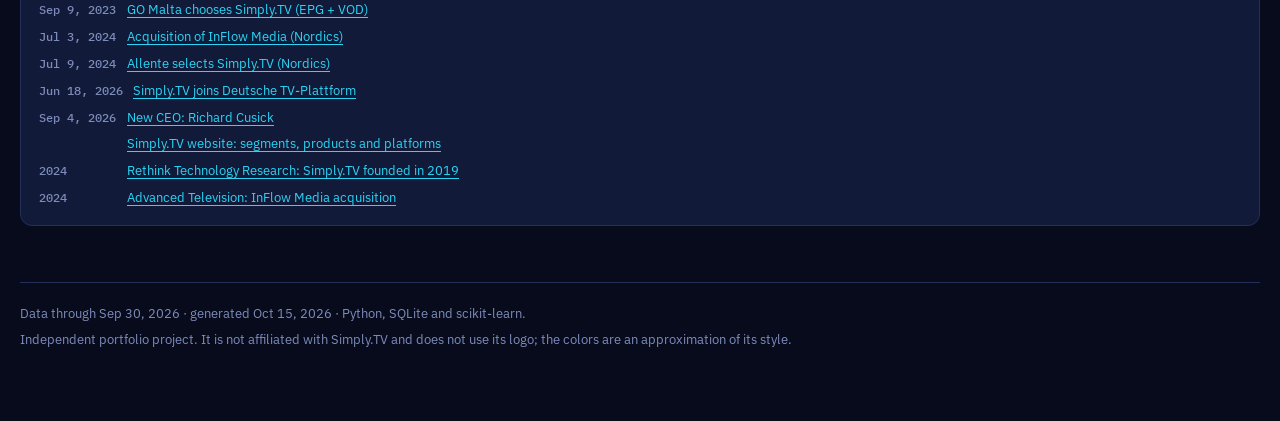
==== commit 7ddd1044: "Add local API, CI, XMLTV validator, alert simulation, runbook, new Lab tabs, guided tour, shareable " ====
--- a/dashboard/index.html
+++ b/dashboard/index.html
@@ -415,6 +415,8 @@
 body { background: transparent !important; }
 .beams { position: fixed; inset: 0; width: 100vw; height: 100vh; z-index: -1; pointer-events: none; filter: blur(26px); opacity: .9; }
 body.present .beams { opacity: .6; }
+.tourbox{position:fixed;left:50%;bottom:18px;transform:translateX(-50%);z-index:60;max-width:min(640px,calc(100vw - 32px));background:var(--card,#101a2a);color:var(--ink,#fff);border:1px solid var(--line,#345);border-radius:14px;padding:12px 16px;box-shadow:0 10px 40px #0008;font-size:14px}
+.tourbox b{color:var(--accent,#0ff);margin-right:6px}.tourbox button{margin-left:10px;background:none;border:1px solid currentColor;color:inherit;border-radius:8px;padding:2px 10px;cursor:pointer}
 
 </style>
 <style>html{color-scheme:dark}body{margin:0}img{max-width:100%}[hidden]{display:none!important}</style>
@@ -431,6 +433,7 @@
       <div class="xmenu" id="exportMenu" role="menu" hidden></div></div>
     <div class="xmenu-wrap"><button class="iconbtn" id="palBtn" type="button" aria-haspopup="true" aria-expanded="false" aria-controls="palMenu">Palette</button>
       <div class="xmenu pmenu" id="palMenu" role="menu" hidden></div></div>
+    <button class="iconbtn" id="tourBtn" type="button" aria-label="Guided tour, about one minute">Tour</button>
     <button class="iconbtn" id="presentBtn" type="button" aria-label="Presentation mode: one section per screen">Present</button>
     <button class="iconbtn" id="themeBtn" type="button" aria-label="Switch between light and dark theme">Theme</button>
   </div>
@@ -729,6 +732,9 @@
       <button role="tab" data-t="py" aria-selected="false">Python</button>
       <button role="tab" data-t="try" aria-selected="false">Try the parser</button>
       <button role="tab" data-t="val" aria-selected="false">How well does it work?</button>
+      <button role="tab" data-t="dq" aria-selected="false">Data quality</button>
+      <button role="tab" data-t="alert" aria-selected="false">Alert simulation</button>
+      <button role="tab" data-t="rb" aria-selected="false">Runbook</button>
       <button role="tab" data-t="qa" aria-selected="false">Interview Q&amp;A</button>
     </div>
     <div class="card labpane" id="labPane"></div>
@@ -766,7 +772,7 @@
 <div class="pbar" id="pbar" hidden><button type="button" id="pPrev" aria-label="Previous section">←</button><div class="pdots" id="pDots"></div><button type="button" id="pNext" aria-label="Next section">→</button><button type="button" id="pExit" class="pexit">Exit (Esc)</button></div>
 
 <script>
-const DATA = {"lab":{"qa":[{"title":"Ownership and the role","items":[{"n":1,"q":"Tell me about yourself and why this role.","a":"*Tests:* fit, clarity. *Answer:* Link your background to hands-on data troubleshooting: you like finding why something is wrong and proving it with data. *Project:* \"To prepare, I built an end-to-end simulation of Simply.TV's feed operations: ETL, SQL, models and a tool that investigates a feed and writes the escalation ticket.\""},{"n":2,"q":"Walk me through your project in 60 seconds.","a":"*Answer:* Problem → data → method → result → limit. *Project:* \"Why does a feed incident breach its SLA? I generated 5,485 incidents over 160,527 feed-days, cleaned them with a Python ETL into a SQL star schema, answered 18 questions in SQL, built models to predict risk, and a tool (`src/07_investigate.py`) that diagnoses a feed. 24.7% of incidents breach; schema drift is the most frequent cause. The data is synthetic.\""},{"n":3,"q":"What does \"ownership from investigation to resolution\" mean to you?","a":"*Answer:* You do not hand over a vague ticket; you reproduce, find the cause, fix what is yours, escalate the rest with evidence, tell the client, and document it. *Project:* the investigator's six steps (parse, baseline, detect, diagnose, decide, communicate) are exactly that flow."},{"n":4,"q":"This is \"not a traditional support role\". How do you work without a runbook?","a":"*Answer:* Form hypotheses, test each with data, rule out, document what you learn so it becomes the next runbook. *Project:* `diagnose()` ranks hypotheses with the evidence for each; the case files in `outputs/investigations/*.md` are the written trace."}]},{"title":"Root-cause analysis and troubleshooting","items":[{"n":5,"q":"A client says \"my EPG feed is wrong\". What do you do first?","a":"*Answer:* (1) Clarify the symptom and the time window, (2) check delivery status and volume against the feed's normal, (3) check schema/checksum, (4) check recent changes, (5) compare with other feeds of the same client or type to see if it is isolated. *Project:* `python src/07_investigate.py F-0062 --as-of 2026-08-29` shows schema v3.1 → v3.2 with a checksum MISMATCH on that day, so the first hypothesis is schema drift."},{"n":6,"q":"How do you tell a source outage from a mapping problem?","a":"*Answer:* Outage: nothing arrives (FAILED, 0 records) or arrives extremely late. Mapping: data arrives but incomplete. *Project:* in the log, FAILED deliveries have `records=0`; DEGRADED ones have completeness around 60-90%. In the investigator these map to the \"transport\" and \"content\" families. Honest limit: telemetry cannot separate mapping, artwork, schedule and duplicate-ID problems; for that I use the ticket text (NLP) or the payload."},{"n":7,"q":"How do you know a cause is the root cause and not a symptom?","a":"*Answer:* Ask \"why\" until you reach something you can change, and check that fixing it would remove the symptom; look for recurrence after the fix. *Project:* the recurrence query (`sql/analytics.sql`, `recurrence`) uses `LAG` to find the same cause on the same feed within 14 days; schema drift recurs about 15% of the time, which tells me patching one incident is not enough."},{"n":8,"q":"Give an example where the data surprised you.","a":"*Project:* New feeds are the riskiest: 8.8% of deliveries are bad in the first 30 days of a feed versus 2.9% after a year (`feed_age_effect`). Also, region matters: North America breaches 31.8% of its incidents versus 19.8% in DACH."},{"n":9,"q":"What would you check if a feed is \"OK\" but the client still complains?","a":"*Answer:* Silent failures: status OK does not guarantee correct content. *Project:* 316 of 5,411 FAILED/DEGRADED deliveries never produced an incident within 72 hours (`missed_failures`, an `EXISTS` anti-join), and the anomaly model found 638 silent bad days. That is why monitoring must not rely only on tickets."},{"n":10,"q":"How do you prioritize when three investigations land at once?","a":"*Answer:* Severity × client tier × time left on the SLA, then quick wins, and tell stakeholders what is waiting. *Project:* the SLA-risk model scores incidents; flagging the top 20% by risk captures 39.5% of all breaches (precision 52.8% vs a 26.7% base rate), so I would review those first."}]},{"title":"Python","items":[{"n":11,"q":"How have you used Python to troubleshoot a data process?","a":"*Project:* `read_feed_log()` streams a gzipped log of 162,958 lines and keeps only one feed's window; `parse_line()` uses a regex with named groups and returns `None` for junk. 1,580 heartbeat lines and 322 malformed lines are skipped, not crashed on."},{"n":12,"q":"How do you handle messy or inconsistent input?","a":"*Answer:* Never trust the format; normalize, log every fix, count rejects. *Project:* `02_etl.py` parses four date formats (`dd/mm/yyyy` day-first, ISO, epoch, text), maps severities (\"p2\", 3, \"P2\") to one scale, and removed 529 duplicate log lines and 96 duplicate tickets. Every step writes to the `dq_log` table."},{"n":13,"q":"How do you make sure your script is correct?","a":"*Project:* `tests/test_investigate.py` has 7 unit tests (junk lines return `None`, zero `expected` does not divide by zero, schema change is ranked first, failed deliveries go to Operations, healthy feed means \"No action\"). Run `python tests/test_investigate.py`."},{"n":14,"q":"How do you automate a repetitive task?","a":"*Project:* `run_all.sh` rebuilds everything (generate, ETL, SQL, NLP, models, dashboard) with one command, and `07_investigate.py --top 4` writes four case files at once."},{"n":15,"q":"A script is slow on a large file. What do you do?","a":"*Answer:* Stream instead of loading, filter early, profile before optimizing. *Project:* the log is read line by line from `.gz`, and a cheap `if feed_id not in line` check skips most lines before the regex runs."},{"n":16,"q":"pandas vs plain Python?","a":"*Answer:* pandas for tabular transforms and joins; plain Python or generators for streaming and parsing. *Project:* the ETL uses pandas; the log reader uses a generator over the file."}]},{"title":"SQL and databases","items":[{"n":17,"q":"Explain a query you are proud of.","a":"*Project:* `missed_failures`: deliveries with status ≠ OK that have no incident for the same feed within 3 days, using `EXISTS` (anti-join). Result: 292 DEGRADED and 24 FAILED deliveries went unnoticed."},{"n":18,"q":"When do you use window functions?","a":"*Answer:* Comparing a row with its neighbors or ranking inside a group without collapsing rows. *Project:* `LAG(opened_at) OVER (PARTITION BY feed_id, category ORDER BY opened_at)` to flag recurring failures; `NTILE` for risk deciles."},{"n":19,"q":"CTE vs subquery?","a":"*Answer:* CTEs for readability and reuse; same result, clearer to debug. *Project:* `event_impact` builds before/after windows, regional scope and feed-days as separate CTEs, then joins them."},{"n":20,"q":"How do you keep a metric consistent across many queries?","a":"*Answer:* One definition in one place. *Project:* the view `v_incident` defines \"SLA breach\" once; all 18 queries and the models use it, so the 24.7% (1,337 of 5,404 resolved incidents) is the same everywhere."},{"n":21,"q":"Why a star schema?","a":"*Answer:* Facts (deliveries, incidents) joined to small dimensions (client, feed, SLA, event) make analytical queries simple and fast. *Project:* `fact_delivery` (160,527 rows), `fact_incident` (5,485) and `dim_*` tables in `sql/schema.sql`."},{"n":22,"q":"How do you validate a query result?","a":"*Answer:* Reconcile totals, spot-check by hand, compare two independent computations. *Project:* I checked that the dashboard's filtered export (DACH + Silver = 70 incidents) matches the SQL count."}]},{"title":"Data structures, formats and data flow","items":[{"n":23,"q":"How does data move through your project?","a":"*Project:* raw (gz log, JSONL tickets, CSV catalogs, XML milestones) → ETL clean → SQLite star schema → SQL results and models → JSON → self-contained HTML dashboard. Each arrow is a script."},{"n":24,"q":"How do you work with JSON, XML and logs?","a":"*Project:* tickets are JSON Lines with mixed formats; milestones come from XML (`xml.etree`) with a source URL; the log is parsed with a regex. Same goal in all three: a typed, validated row."},{"n":25,"q":"What is schema drift and how do you detect it?","a":"*Answer:* The structure or version of delivered data changes without downstream mapping being updated. Detect by comparing the schema version, field set and checksum against the feed's baseline. *Project:* 777 deliveries moved to `v3.2` with `checksum=MISMATCH`; schema drift is the top cause (1,221 incidents, 22%) and has the highest breach rate (40.6%)."},{"n":26,"q":"How would you work with an API instead of a log?","a":"*Answer:* Authenticate, paginate, handle rate limits and retries, validate the response against an expected schema, and log failures. *Honest note:* my project reads files, not a live API; the same validation logic (`parse_line` + checks) applies to JSON responses."},{"n":27,"q":"What is idempotency and why does it matter in pipelines?","a":"*Answer:* Running a step twice gives the same result, so you can safely re-run after a failure. *Project:* the ETL rebuilds tables from raw each run and removes duplicates (529 lines, 96 tickets), so re-running never doubles data."}]},{"title":"AI tools, prompting and models","items":[{"n":28,"q":"How do you use AI tools in your workflow?","a":"*Answer:* As an assistant to speed up and challenge my work, never as the final authority: I verify outputs against data. *Project:* `docs/prompt_playbook.md` documents the prompts I used (context, task, constraints, output format) and what I checked afterwards."},{"n":29,"q":"Give an example of a good prompt.","a":"*Answer:* Role + context + data shape + exact task + output format + \"ask me if unclear\". *Example:* \"I have a gzipped log with lines like `... feed=F-0062 status=DEGRADED records=41017 expected=61105 schema=v3.2 checksum=MISMATCH` and junk heartbeat lines. Write a Python function that parses valid lines into a dict and returns `None` otherwise; include unit tests.\""},{"n":30,"q":"How do you avoid trusting a wrong AI answer?","a":"*Answer:* Reproduce on a small sample, write a test, compare with an independent calculation. *Project:* when I validated my investigator, the first version read well on the cases I looked at but scored only 17% (exact cause) on 60 incidents; I redesigned it to report a family of causes and measured 53% vs a 45% baseline. Testing changed the design."},{"n":31,"q":"How does your ticket classifier work and how good is it?","a":"*Project:* TF-IDF (1-2 grams) + logistic regression with balanced classes, in English, Spanish and Portuguese. Hold-out accuracy 84.7%, macro F1 0.835. Predictions above a 0.45 confidence threshold are 95.8% accurate, and low-confidence ones are left \"unclassified\" (71 tickets) instead of forced."},{"n":32,"q":"How did you avoid data leakage in the risk model?","a":"*Project:* I excluded `escalated`, `team`, `first_response_min` and resolution time because they are only known after the incident, and used a time split (train before 2026-01-01, test after), not a random split."},{"n":33,"q":"How do you evaluate against a baseline?","a":"*Project:* The SLA-risk model (logistic regression) reaches AUC 0.726 vs 0.690 for a historical-rate baseline: a modest but real lift. Random Forest and Gradient Boosting scored lower (0.708, 0.706), so I kept the simpler, explainable model. For the 13-week forecast, Ridge (MAE 4.5) beat a naive forecast (5.8) and a 4-week mean (4.8)."},{"n":34,"q":"How do you explain a model to a non-technical person?","a":"*Project:* \"Out of 100 incidents, if we review the 20 the model ranks riskiest first, we catch about 40% of all breaches, versus 20% if we picked at random.\" Top drivers: root cause category, client tier and night-time opening."}]},{"title":"Communication and clients","items":[{"n":35,"q":"How do you explain a technical issue to a client?","a":"*Answer:* What happened in one sentence, impact on them, what we are doing, when the next update comes; no jargon, no blame. *Project:* the tool writes: \"Our data provider did not send the expected files. We are already working on the fix... we will send one more update.\" The technical ticket for Development is a separate, detailed document."},{"n":36,"q":"How do you write an escalation to Development?","a":"*Answer:* Symptom, window, evidence, hypotheses ranked, what you already checked, and a clear ask. *Project:* the ticket template in `07_investigate.py` has exactly those sections (Evidence, Hypotheses, What the analyst already checked, Ask)."},{"n":37,"q":"A client is upset about a repeated failure. What do you do?","a":"*Answer:* Acknowledge, give facts, show you understand the pattern, commit to a prevention step. *Project:* the recurrence query tells me whether it is a pattern (same cause on the same feed within 14 days), so I can say \"this is the second schema change on your feed this month; we will validate schema versions before delivery\"."},{"n":38,"q":"How do you work with Development, Operations and Streaming?","a":"*Answer:* Route by ownership with evidence. *Project:* in the investigator, schema and content problems go to Development, transport problems (outage, endpoint) go to Operations."}]},{"title":"Organization, accuracy and mindset","items":[{"n":39,"q":"How do you manage multiple investigations and changing priorities?","a":"*Answer:* A visible list with severity, SLA clock and next action; re-rank when something new arrives; communicate trade-offs. *Project:* the risk ranking plus the 13-week forecast (expected incident volume) help plan workload."},{"n":40,"q":"How do you ensure data accuracy?","a":"*Project:* single SLA definition, `dq_log` for every cleaning step (322 malformed lines rejected, 96 duplicate tickets removed), unit tests, and validation of models against ground truth. I also state limits openly, e.g. the investigator's 74% precision / 49% recall on schema changes."},{"n":41,"q":"Tell me about a mistake or a failed approach.","a":"*Project:* My first investigator ranked specific causes and was right only 17% of the time. Measuring it against known causes showed delivery telemetry cannot separate mapping from artwork or schedule problems. I changed it to name a family with candidates and left the final call to ticket text, which is more honest and more useful."},{"n":42,"q":"How do you learn an unfamiliar system quickly?","a":"*Answer:* Map inputs/outputs, read real examples, build a small tool, ask targeted questions. *Project:* I learned the EPG/VOD/Sports/Artwork product lines from public information and encoded them in the feed types and milestones."},{"n":43,"q":"How do you handle a fast-paced environment?","a":"*Answer:* Automate the repeatable, document the recurring, keep a short feedback loop. *Project:* one command rebuilds the whole pipeline and the dashboard."},{"n":44,"q":"Where would you take this next at Simply.TV?","a":"*Answer:* Connect to real telemetry and APIs, add alerts for silent failures, schema validation before delivery, and feed the case files into a searchable knowledge base. Always with a pilot and a measured baseline first."}]},{"title":"Quick answers to hard follow-ups","items":[{"n":0,"q":"Is this real data?","a":"No. It is simulated and anchored on public milestones, because Simply.TV's operational logs are not public. The value is the method; I would re-validate everything on real data."},{"n":0,"q":"Why logistic regression?","a":"It won on the time-split test (AUC 0.726), it is explainable, and it is easy to monitor."},{"n":0,"q":"What would you do differently?","a":"Use real labels for root causes, add payload-level checks (field-level diffs) so the investigator can separate content problems, and add alerting."},{"n":0,"q":"What are you weakest at?","a":"Production APIs/streaming infrastructure at scale; I have worked with files and SQL, and I learn systems by building small tools like this one."}]}],"sql":[{"name":"recurrence","code":"-- Recurrence: same feed + same cause within 14 days (LAG)\nWITH s AS (\n    SELECT category, opened_at,\n           LAG(opened_at) OVER (PARTITION BY feed_id, category ORDER BY opened_at) AS prev\n    FROM v_incident\n)\nSELECT category, COUNT(*) AS incidents,\n       SUM(CASE WHEN prev IS NOT NULL AND julianday(opened_at) - julianday(prev) <= 14 THEN 1 ELSE 0 END) AS recurring,\n       ROUND(100.0 * SUM(CASE WHEN prev IS NOT NULL AND julianday(opened_at) - julianday(prev) <= 14 THEN 1 ELSE 0 END)\n             / COUNT(*), 1) AS recurring_pct\nFROM s GROUP BY category ORDER BY recurring_pct DESC;","rows":[{"category":"schema_drift","incidents":1221,"recurring":185,"recurring_pct":15.2},{"category":"image_gap","incidents":612,"recurring":93,"recurring_pct":15.2},{"category":"stale_schedule","incidents":639,"recurring":87,"recurring_pct":13.6},{"category":"source_outage","incidents":826,"recurring":106,"recurring_pct":12.8},{"category":"duplicate_ids","incidents":526,"recurring":50,"recurring_pct":9.5},{"category":"mapping_error","incidents":749,"recurring":65,"recurring_pct":8.7},{"category":"delivery_endpoint","incidents":550,"recurring":32,"recurring_pct":5.8},{"category":"client_config","incidents":291,"recurring":9,"recurring_pct":3.1}],"title":"Recurring failures (window function LAG)","why":"Which causes keep coming back on the same feed within 14 days?"},{"name":"missed_failures","code":"-- FAILED/DEGRADED deliveries that never generated an incident within 72 h (anti-join with EXISTS)\nSELECT d.status,\n       COUNT(*) AS bad_deliveries,\n       SUM(CASE WHEN EXISTS (\n               SELECT 1 FROM fact_incident i\n               WHERE i.feed_id = d.feed_id AND i.opened_at >= d.delivery_ts\n                 AND julianday(i.opened_at) - julianday(d.delivery_ts) <= 3) THEN 0 ELSE 1 END) AS no_incident\nFROM fact_delivery d WHERE d.status <> 'OK'\nGROUP BY d.status;","rows":[{"status":"DEGRADED","bad_deliveries":3823,"no_incident":292},{"status":"FAILED","bad_deliveries":1588,"no_incident":24}],"title":"Bad deliveries nobody noticed (EXISTS anti-join)","why":"Deliveries that FAILED or DEGRADED and never produced an incident: the silent failures."},{"name":"event_impact","code":"-- Incidents per 1,000 feed-days, 45 days before vs 45 days after each public milestone,\n-- only in the affected regions (CEO event = placebo: applies to all regions).\nWITH w AS (\n    SELECT event_id, name, event_date, 'before' AS side, date(event_date, '-45 day') AS d0, event_date AS d1 FROM dim_event\n    UNION ALL\n    SELECT event_id, name, event_date, 'after',  event_date, date(event_date, '+45 day') FROM dim_event\n),\nscope AS (\n    SELECT e.event_id, r.region FROM dim_event e JOIN (SELECT DISTINCT region FROM dim_client) r\n      ON e.region_scope = 'ALL'\n      OR EXISTS (SELECT 1 FROM dim_event_region x WHERE x.event_id = e.event_id AND x.region = r.region)\n),\nfd AS (\n    SELECT w.event_id, w.side, COUNT(*) AS feed_days\n    FROM w JOIN scope s ON s.event_id = w.event_id\n           JOIN v_delivery d ON d.region = s.region AND d.delivery_date >= w.d0 AND d.delivery_date < w.d1\n    GROUP BY w.event_id, w.side\n),\nic AS (\n    SELECT w.event_id, w.side, COUNT(*) AS incidents\n    FROM w JOIN scope s ON s.event_id = w.event_id\n           JOIN v_incident i ON i.region = s.region AND i.open_date >= w.d0 AND i.open_date < w.d1\n    GROUP BY w.event_id, w.side\n)\nSELECT e.event_id, e.event_date, e.name, e.kind, e.region_scope,\n       b.feed_days AS fd_before, a.feed_days AS fd_after,\n       COALESCE(ib.incidents, 0) AS inc_before, COALESCE(ia.incidents, 0) AS inc_after,\n       ROUND(1000.0 * COALESCE(ib.incidents, 0) / NULLIF(b.feed_days, 0), 2) AS rate_before,\n       ROUND(1000.0 * COALESCE(ia.incidents, 0) / NULLIF(a.feed_days, 0), 2) AS rate_after\nFROM dim_event e\nLEFT JOIN fd b  ON b.event_id  = e.event_id AND b.side  = 'before'\nLEFT JOIN fd a  ON a.event_id  = e.event_id AND a.side  = 'after'\nLEFT JOIN ic ib ON ib.event_id = e.event_id AND ib.side = 'before'\nLEFT JOIN ic ia ON ia.event_id = e.event_id AND ia.side = 'after'\nORDER BY e.event_date;","rows":[{"event_id":"E04","event_date":"2023-09-09","name":"GO Malta chooses Simply.TV (EPG + VOD)","kind":"customer","region_scope":"Other Europe","fd_before":990.0,"fd_after":990.0,"inc_before":34,"inc_after":28,"rate_before":34.34,"rate_after":28.28},{"event_id":"E05","event_date":"2024-07-03","name":"Acquisition of InFlow Media (Nordics)","kind":"acquisition","region_scope":"Nordics","fd_before":360.0,"fd_after":360.0,"inc_before":25,"inc_after":25,"rate_before":69.44,"rate_after":69.44},{"event_id":"E06","event_date":"2024-07-09","name":"Allente selects Simply.TV (Nordics)","kind":"customer","region_scope":"Nordics","fd_before":360.0,"fd_after":360.0,"inc_before":25,"inc_after":26,"rate_before":69.44,"rate_after":72.22},{"event_id":"E07","event_date":"2026-06-18","name":"Simply.TV joins Deutsche TV-Plattform","kind":"partnership","region_scope":"DACH","fd_before":315.0,"fd_after":315.0,"inc_before":12,"inc_after":18,"rate_before":38.1,"rate_after":57.14},{"event_id":"E08","event_date":"2026-09-04","name":"New CEO: Richard Cusick","kind":"corporate","region_scope":"ALL","fd_before":8384.0,"fd_after":5123.0,"inc_before":269,"inc_after":176,"rate_before":32.08,"rate_after":34.35}],"title":"Before / after a public milestone (CTEs)","why":"Incidents per 1,000 feed-days in the 45 days around each milestone, affected regions only."}],"py":[{"file":"src/07_investigate.py","title":"Tolerant log parser","why":"The raw delivery log mixes real lines with heartbeats, truncated lines and noise. One regex, no crash.","code":"LINE = re.compile(r\"^(?P<ts>\\d{4}-\\d\\d-\\d\\dT[\\d:]+Z)\\s+(?P<lvl>[A-Z]+)\\s+feed=(?P<feed>F-\\d+)\\s+client=(?P<client>C-\\d+)\\s+\"\n                  r\"status=(?P<status>\\w+)\\s+records=(?P<records>\\d+)\\s+expected=(?P<expected>\\d+)\\s+\"\n                  r\"latency_s=(?P<latency>\\d+)\\s+schema=(?P<schema>v[\\d.]+)\\s+checksum=(?P<checksum>\\w+)\")\n\ndef parse_line(line):\n    \"\"\"One log line -> dict, or None for junk (heartbeats, truncated lines, garbage).\"\"\"\n    m = LINE.match(line.strip())\n    if not m:\n        return None\n    d = m.groupdict()\n    for k in (\"records\", \"expected\", \"latency\"):\n        d[k] = int(d[k])\n    d[\"completeness\"] = round(d[\"records\"] / d[\"expected\"], 4) if d[\"expected\"] else 0.0\n    d[\"date\"] = d[\"ts\"][:10]\n    return d\n\ndef read_feed_log(feed_id, start, end):\n    \"\"\"Stream the gz log and keep only this feed inside [start, end]; also count unparseable lines.\"\"\"\n    rows, junk = [], 0\n    with gzip.open(LOG, \"rt\", encoding=\"utf-8\", errors=\"replace\") as fh:\n        for line in fh:\n            if feed_id not in line:\n                if line.strip() and \"feed=\" not in line:\n                    junk += 1\n                continue\n            d = parse_line(line)\n            if d is None:\n                junk += 1\n            elif start <= d[\"date\"] <= end:\n                rows.append(d)\n    return rows, junk","run":"python src/07_investigate.py F-0062 --as-of 2026-08-29"},{"file":"src/07_investigate.py","title":"Symptom detection against a baseline","why":"Compares the last days with the feed's own healthy history, not with a fixed threshold.","code":"def baseline(con, feed_id, before):\n    \"\"\"What 'normal' looks like for this feed: the 60 days before the window (SQL).\"\"\"\n    q = \"\"\"SELECT records_delivered, latency_s, completeness, schema_version\n           FROM fact_delivery WHERE feed_id = ? AND status = 'OK' AND delivery_date < ?\n           ORDER BY delivery_date DESC LIMIT 60\"\"\"\n    r = con.execute(q, (feed_id, before)).fetchall()\n    if not r:\n        return None\n    sv = st.mode([x[3] for x in r])\n    return dict(n=len(r), records=st.median(x[0] for x in r), latency=st.median(x[1] for x in r),\n                completeness=st.median(x[2] for x in r), schema=sv)\n\ndef detect(rows, base, start, end):\n    \"\"\"Symptoms found in the window, each with the evidence that supports it.\"\"\"\n    s = []\n    failed = [r for r in rows if r[\"status\"] == \"FAILED\"]\n    if failed:\n        s.append(dict(code=\"failed_deliveries\", n=len(failed), evidence=f\"{len(failed)} FAILED deliveries with 0 records on {', '.join(sorted({r['date'] for r in failed})[:4])}\"))\n    deg = [r for r in rows if r[\"status\"] == \"DEGRADED\"]\n    low = [r for r in deg if r[\"completeness\"] < 0.92]\n    if low:\n        w = min(r[\"completeness\"] for r in low)\n        s.append(dict(code=\"completeness_drop\", n=len(low), evidence=f\"{len(low)} deliveries below 92% completeness (worst {w:.0%}) vs a normal {base['completeness']:.0%}\" if base else f\"{len(low)} deliveries below 92% completeness\"))\n    if base:\n        slow = [r for r in rows if r[\"latency\"] > 10 * base[\"latency\"] and r[\"status\"] != \"FAILED\"]\n        if slow:\n            s.append(dict(code=\"latency_spike\", n=len(slow), evidence=f\"{len(slow)} deliveries over 10x the normal latency ({base['latency']:.0f}s); max {max(r['latency'] for r in slow)}s\"))\n        ch = [r for r in rows if r[\"schema\"] != base[\"schema\"]]\n        if ch:\n            s.append(dict(code=\"schema_change\", n=len(ch), evidence=f\"schema changed {base['schema']} -> {ch[0]['schema']} on {ch[0]['date']}\"))\n    bad = [r for r in rows if r[\"checksum\"] != \"ok\"]\n    if bad:\n        s.append(dict(code=\"checksum_mismatch\", n=len(bad), evidence=f\"{len(bad)} deliveries with checksum MISMATCH (payload differs from what was announced)\"))\n    d0, d1 = date.fromisoformat(start), date.fromisoformat(end)\n    seen = {r[\"date\"] for r in rows}\n    gaps = [(d0 + timedelta(i)).isoformat() for i in range((d1 - d0).days + 1) if (d0 + timedelta(i)).isoformat() not in seen]\n    if rows and len(gaps) >= 2:\n        s.append(dict(code=\"missing_days\", n=len(gaps), evidence=f\"no delivery logged on {len(gaps)} of {(d1 - d0).days + 1} days\"))\n    return s","run":"python src/07_investigate.py --top 4"},{"file":"src/07_investigate.py","title":"Root-cause ranking with evidence","why":"Every hypothesis carries the evidence that supports it, so the escalation is a diagnosis, not a guess.","code":"FAMILY = {\"schema_drift\": \"schema\", \"source_outage\": \"transport\", \"delivery_endpoint\": \"transport\",\n          \"mapping_error\": \"content\", \"image_gap\": \"content\", \"stale_schedule\": \"content\", \"duplicate_ids\": \"content\", \"client_config\": \"content\"}\n\nRULES = {\"schema_change\": (\"schema\", 3), \"checksum_mismatch\": (\"schema\", 2), \"failed_deliveries\": (\"transport\", 3),\n         \"latency_spike\": (\"transport\", 2), \"completeness_drop\": (\"content\", 2), \"missing_days\": (\"content\", 1)}\n\ndef diagnose(symptoms, feed_type):\n    fam = {}\n    for sy in symptoms:\n        f, w = RULES[sy[\"code\"]]\n        e = fam.setdefault(f, dict(family=f, score=0, evidence=[]))\n        e[\"score\"] += w * (2 if sy[\"n\"] >= 3 else 1)\n        e[\"evidence\"].append(sy[\"evidence\"])\n    ranked = []\n    for f, e in sorted(fam.items(), key=lambda x: -x[1][\"score\"]):\n        owner, why, cands = FAMILY_INFO[f]\n        cands = list(cands)\n        if f == \"content\" and FEED_HINT.get(feed_type) in cands:\n            cands.insert(0, cands.pop(cands.index(FEED_HINT[feed_type])))\n        ranked.append(dict(e, owner=owner, why=why, candidates=cands, cause=cands[0],\n                           confidence=\"high\" if e[\"score\"] >= 6 else \"medium\" if e[\"score\"] >= 3 else \"low\"))\n    return ranked","run":"python src/08_validate_investigator.py"},{"file":"src/02_etl.py","title":"Cleaning messy ticket JSON","why":"Dates, severities and teams arrive in many formats; the ETL normalizes them and logs every fix in dq_log.","code":"def parse_ts(v):\n    \"\"\"Four source formats. Documented rule: dd/mm/yyyy is DAY first.\"\"\"\n    if v is None or (isinstance(v, float) and pd.isna(v)):\n        return pd.NaT, \"null\"\n    if isinstance(v, (int, float)):\n        return pd.to_datetime(int(v), unit=\"s\"), \"epoch\"\n    s = str(v).strip()\n    if re.match(r\"^\\d{4}-\\d{2}-\\d{2}T\", s):\n        return pd.to_datetime(s, utc=True).tz_localize(None), \"iso\"\n    if re.match(r\"^\\d{2}/\\d{2}/\\d{4} \\d{2}:\\d{2}$\", s):\n        return pd.to_datetime(s, format=\"%d/%m/%Y %H:%M\"), \"dmy\"\n    try:\n        return pd.to_datetime(s, format=\"%b %d, %Y %I:%M %p\"), \"mon_text\"\n    except ValueError:\n        return pd.NaT, \"unparseable\"\n\ndef norm_cat(v):\n    if v is None or (isinstance(v, float) and pd.isna(v)):\n        return None\n    return CAT_KEYS.get(re.sub(r\"[^a-z]\", \"\", str(v).lower()))\n\ndef norm_sev(v):\n    s = str(v).strip().lower()\n    if s in SEV_WORDS:\n        return SEV_WORDS[s]\n    m = re.search(r\"([1-4])\", s)\n    return f\"P{m.group(1)}\" if m else None\n\ndef norm_team(v):\n    s = str(v).lower()\n    if s.startswith(\"dev\"):\n        return \"Development\"\n    if s.startswith(\"ops\") or s.startswith(\"operations\"):\n        return \"Operations\"\n    return \"Streaming\"","run":"python src/02_etl.py"}],"cases":[{"feed":"F-0007","client":"C-004","symptoms":[{"code":"failed_deliveries","n":2,"evidence":"2 FAILED deliveries with 0 records on 2026-08-28, 2026-08-29"},{"code":"latency_spike","n":1,"evidence":"1 deliveries over 10x the normal latency (284s); max 2891s"}],"ranked":[{"family":"transport","score":5,"evidence":["2 FAILED deliveries with 0 records on 2026-08-28, 2026-08-29","1 deliveries over 10x the normal latency (284s); max 2891s"],"owner":"Operations","why":"the data did not arrive or arrived extremely late: upstream source or delivery endpoint problem","candidates":["source_outage","delivery_endpoint"],"cause":"source_outage","confidence":"medium"}],"action":["Escalate to Operations","Root cause points to a system-side issue (transport); needs a fix outside the analyst's scope."],"ticket":"# Escalation: feed F-0007 (VOD_CATALOG) · client C-004\n\n**Window:** 2026-08-27 → 2026-09-09  |  **Decision:** Escalate to Operations\n\n**Diagnosis:** transport problem (medium confidence): the data did not arrive or arrived extremely late: upstream source or delivery endpoint problem. Candidate causes: `source_outage`, `delivery_endpoint`.\n\n## Evidence\n- 2 FAILED deliveries with 0 records on 2026-08-28, 2026-08-29\n- 1 deliveries over 10x the normal latency (284s); max 2891s\n\n## Hypotheses (ranked)\n1. transport: score 5, medium, owner Operations, candidates source_outage, delivery_endpoint\n\n## What the analyst already checked\n- Parsed the raw delivery log for F-0007 (14 lines, 1580 junk lines in the whole log skipped).\n- Compared against a baseline of 60 healthy deliveries (median 56204 records, 284s).\n- Past incidents on this feed: duplicate_ids x25, schema_drift x22, mapping_error x14, source_outage x11.\n\n## Ask\n- Root cause points to a system-side issue (transport); needs a fix outside the analyst's scope.\n- Please confirm the root cause and an ETA so the client can be updated.","client_message":"Hi, thanks for your patience. We investigated feed F-0007 between 2026-08-27 and 2026-09-09. In short, our data provider did not send the expected files. We are already working on the fix and will confirm as soon as it is deployed. Your data from other days is not affected, and we will send one more update with the result.","ctx":{"feed_type":"VOD_CATALOG","start":"2026-08-27","end":"2026-09-09","n_log":14,"junk":1580,"history":"duplicate_ids x25, schema_drift x22, mapping_error x14, source_outage x11"}},{"feed":"F-0110","client":"C-068","symptoms":[{"code":"schema_change","n":1,"evidence":"schema changed v3.1 -> v3.2 on 2026-09-10"},{"code":"checksum_mismatch","n":1,"evidence":"1 deliveries with checksum MISMATCH (payload differs from what was announced)"}],"ranked":[{"family":"schema","score":5,"evidence":["schema changed v3.1 -> v3.2 on 2026-09-10","1 deliveries with checksum MISMATCH (payload differs from what was announced)"],"owner":"Development","why":"the payload structure changed (new schema version / checksum mismatch) and the mapping was not updated","candidates":["schema_drift"],"cause":"schema_drift","confidence":"medium"}],"action":["Escalate to Development","Root cause points to a system-side issue (schema); needs a fix outside the analyst's scope."],"ticket":"# Escalation: feed F-0110 (VOD_CATALOG) · client C-068\n\n**Window:** 2026-08-28 → 2026-09-10  |  **Decision:** Escalate to Development\n\n**Diagnosis:** schema problem (medium confidence): the payload structure changed (new schema version / checksum mismatch) and the mapping was not updated. Candidate causes: `schema_drift`.\n\n## Evidence\n- schema changed v3.1 -> v3.2 on 2026-09-10\n- 1 deliveries with checksum MISMATCH (payload differs from what was announced)\n\n## Hypotheses (ranked)\n1. schema: score 5, medium, owner Development, candidates schema_drift\n\n## What the analyst already checked\n- Parsed the raw delivery log for F-0110 (14 lines, 1580 junk lines in the whole log skipped).\n- Compared against a baseline of 60 healthy deliveries (median 70410 records, 468s).\n- Past incidents on this feed: schema_drift x28, duplicate_ids x13, mapping_error x12, image_gap x12.\n\n## Ask\n- Root cause points to a system-side issue (schema); needs a fix outside the analyst's scope.\n- Please confirm the root cause and an ETA so the client can be updated.","client_message":"Hi, thanks for your patience. We investigated feed F-0110 between 2026-08-28 and 2026-09-10. In short, the structure of the data we receive changed, so part of it could not be processed correctly. We are already working on the fix and will confirm as soon as it is deployed. Your data from other days is not affected, and we will send one more update with the result.","ctx":{"feed_type":"VOD_CATALOG","start":"2026-08-28","end":"2026-09-10","n_log":14,"junk":1580,"history":"schema_drift x28, duplicate_ids x13, mapping_error x12, image_gap x12"}},{"feed":"F-0100","client":"C-062","symptoms":[{"code":"failed_deliveries","n":1,"evidence":"1 FAILED deliveries with 0 records on 2026-09-05"},{"code":"completeness_drop","n":2,"evidence":"2 deliveries below 92% completeness (worst 73%) vs a normal 102%"},{"code":"schema_change","n":1,"evidence":"schema changed v3.1 -> v3.2 on 2026-09-11"},{"code":"checksum_mismatch","n":1,"evidence":"1 deliveries with checksum MISMATCH (payload differs from what was announced)"}],"ranked":[{"family":"schema","score":5,"evidence":["schema changed v3.1 -> v3.2 on 2026-09-11","1 deliveries with checksum MISMATCH (payload differs from what was announced)"],"owner":"Development","why":"the payload structure changed (new schema version / checksum mismatch) and the mapping was not updated","candidates":["schema_drift"],"cause":"schema_drift","confidence":"medium"},{"family":"transport","score":3,"evidence":["1 FAILED deliveries with 0 records on 2026-09-05"],"owner":"Operations","why":"the data did not arrive or arrived extremely late: upstream source or delivery endpoint problem","candidates":["source_outage","delivery_endpoint"],"cause":"source_outage","confidence":"medium"},{"family":"content","score":2,"evidence":["2 deliveries below 92% completeness (worst 73%) vs a normal 102%"],"owner":"Development","why":"data arrived but incomplete: a mapping, artwork, schedule or ID problem inside the payload","candidates":["mapping_error","stale_schedule","image_gap","duplicate_ids","client_config"],"cause":"mapping_error","confidence":"low"}],"action":["Escalate to Development","Root cause points to a system-side issue (schema); needs a fix outside the analyst's scope."],"ticket":"# Escalation: feed F-0100 (VOD_CATALOG) · client C-062\n\n**Window:** 2026-08-29 → 2026-09-11  |  **Decision:** Escalate to Development\n\n**Diagnosis:** schema problem (medium confidence): the payload structure changed (new schema version / checksum mismatch) and the mapping was not updated. Candidate causes: `schema_drift`.\n\n## Evidence\n- 1 FAILED deliveries with 0 records on 2026-09-05\n- 2 deliveries below 92% completeness (worst 73%) vs a normal 102%\n- schema changed v3.1 -> v3.2 on 2026-09-11\n- 1 deliveries with checksum MISMATCH (payload differs from what was announced)\n\n## Hypotheses (ranked)\n1. schema: score 5, medium, owner Development, candidates schema_drift\n2. transport: score 3, medium, owner Operations, candidates source_outage, delivery_endpoint\n3. content: score 2, low, owner Development, candidates mapping_error, stale_schedule, image_gap\n\n## What the analyst already checked\n- Parsed the raw delivery log for F-0100 (14 lines, 1580 junk lines in the whole log skipped).\n- Compared against a baseline of 60 healthy deliveries (median 120647 records, 621s).\n- Past incidents on this feed: schema_drift x25, mapping_error x12, delivery_endpoint x10, source_outage x9.\n\n## Ask\n- Root cause points to a system-side issue (schema); needs a fix outside the analyst's scope.\n- Please confirm the root cause and an ETA so the client can be updated.","client_message":"Hi, thanks for your patience. We investigated feed F-0100 between 2026-08-29 and 2026-09-11. In short, the structure of the data we receive changed, so part of it could not be processed correctly. We are already working on the fix and will confirm as soon as it is deployed. Your data from other days is not affected, and we will send one more update with the result.","ctx":{"feed_type":"VOD_CATALOG","start":"2026-08-29","end":"2026-09-11","n_log":14,"junk":1580,"history":"schema_drift x25, mapping_error x12, delivery_endpoint x10, source_outage x9"}},{"feed":"F-0008","client":"C-004","symptoms":[{"code":"failed_deliveries","n":1,"evidence":"1 FAILED deliveries with 0 records on 2026-07-31"},{"code":"completeness_drop","n":1,"evidence":"1 deliveries below 92% completeness (worst 70%) vs a normal 100%"}],"ranked":[{"family":"transport","score":3,"evidence":["1 FAILED deliveries with 0 records on 2026-07-31"],"owner":"Operations","why":"the data did not arrive or arrived extremely late: upstream source or delivery endpoint problem","candidates":["source_outage","delivery_endpoint"],"cause":"source_outage","confidence":"medium"},{"family":"content","score":2,"evidence":["1 deliveries below 92% completeness (worst 70%) vs a normal 100%"],"owner":"Development","why":"data arrived but incomplete: a mapping, artwork, schedule or ID problem inside the payload","candidates":["stale_schedule","mapping_error","image_gap","duplicate_ids","client_config"],"cause":"stale_schedule","confidence":"low"}],"action":["Escalate to Operations","Root cause points to a system-side issue (transport); needs a fix outside the analyst's scope."],"ticket":"# Escalation: feed F-0008 (EPG_LINEAR) · client C-004\n\n**Window:** 2026-07-18 → 2026-07-31  |  **Decision:** Escalate to Operations\n\n**Diagnosis:** transport problem (medium confidence): the data did not arrive or arrived extremely late: upstream source or delivery endpoint problem. Candidate causes: `source_outage`, `delivery_endpoint`.\n\n## Evidence\n- 1 FAILED deliveries with 0 records on 2026-07-31\n- 1 deliveries below 92% completeness (worst 70%) vs a normal 100%\n\n## Hypotheses (ranked)\n1. transport: score 3, medium, owner Operations, candidates source_outage, delivery_endpoint\n2. content: score 2, low, owner Development, candidates stale_schedule, mapping_error, image_gap\n\n## What the analyst already checked\n- Parsed the raw delivery log for F-0008 (14 lines, 1580 junk lines in the whole log skipped).\n- Compared against a baseline of 60 healthy deliveries (median 14910 records, 226s).\n- Past incidents on this feed: stale_schedule x16, delivery_endpoint x16, mapping_error x15, schema_drift x10.\n\n## Ask\n- Root cause points to a system-side issue (transport); needs a fix outside the analyst's scope.\n- Please confirm the root cause and an ETA so the client can be updated.","client_message":"Hi, thanks for your patience. We investigated feed F-0008 between 2026-07-18 and 2026-07-31. In short, our data provider did not send the expected files. We are already working on the fix and will confirm as soon as it is deployed. Your data from other days is not affected, and we will send one more update with the result.","ctx":{"feed_type":"EPG_LINEAR","start":"2026-07-18","end":"2026-07-31","n_log":14,"junk":1580,"history":"stale_schedule x16, delivery_endpoint x16, mapping_error x15, schema_drift x10"}}],"eval":{"n":400,"detected":0.772,"symptomatic_share":0.772,"family_accuracy_when_symptomatic":0.531,"majority_family_baseline":0.453,"precision_by_family":{"schema":0.74,"transport":0.42,"content":0.56},"recall_by_family":{"schema":0.49,"transport":0.68,"content":0.46},"exact_cause_in_candidates":0.479,"by_category":{"client_config":{"n":21,"family_accuracy":0.19},"delivery_endpoint":{"n":41,"family_accuracy":0.68},"duplicate_ids":{"n":37,"family_accuracy":0.32},"image_gap":{"n":57,"family_accuracy":0.33},"mapping_error":{"n":48,"family_accuracy":0.31},"schema_drift":{"n":93,"family_accuracy":0.43},"source_outage":{"n":60,"family_accuracy":0.52},"stale_schedule":{"n":43,"family_accuracy":0.35}}}},"explorer":{"day0":"2023-06-01","dims":{"region":["Benelux","Brazil (LATAM-PT)","DACH","Iberia & LATAM-ES","Nordics","North America","Other Europe","Turkey / MEA / APAC"],"segment":["Broadcasters","Hospitality","Research","Streaming","TV Operators"],"tier":["Gold","Silver","Bronze"],"category":["client_config","delivery_endpoint","duplicate_ids","image_gap","mapping_error","schema_drift","source_outage","stale_schedule","unclassified"],"severity":["P1","P2","P3","P4"]},"months":["2023-06","2023-07","2023-08","2023-09","2023-10","2023-11","2023-12","2024-01","2024-02","2024-03","2024-04","2024-05","2024-06","2024-07","2024-08","2024-09","2024-10","2024-11","2024-12","2025-01","2025-02","2025-03","2025-04","2025-05","2025-06","2025-07","2025-08","2025-09","2025-10","2025-11","2025-12","2026-01","2026-02","2026-03","2026-04","2026-05","2026-06","2026-07","2026-08","2026-09"],"rows":[[0,0,3,2,4,1,0,0],[0,4,3,2,0,2,0,0],[0,0,3,2,8,1,0,0],[0,0,4,1,5,1,0,1],[0,6,4,1,5,3,0,1],[0,0,3,2,3,0,0,1],[0,6,1,0,1,0,0,1],[0,0,4,0,5,2,1,2],[0,0,3,0,5,2,1,2],[0,0,3,2,4,3,0,2],[0,0,0,2,1,3,0,2],[0,7,0,1,5,1,1,2],[0,4,3,2,1,3,0,3],[0,0,4,1,7,2,0,3],[0,0,3,1,3,2,0,3],[0,2,4,2,5,2,0,4],[0,4,3,2,2,3,1,4],[0,0,3,0,3,1,0,4],[0,0,4,0,6,2,1,4],[0,4,2,1,0,3,1,4],[0,6,4,1,5,2,1,4],[0,0,4,1,7,2,0,5],[0,0,0,2,1,0,0,5],[0,0,4,1,6,2,0,6],[0,0,3,2,4,2,0,6],[0,6,3,2,4,1,0,7],[0,6,4,2,6,3,1,8],[0,0,4,1,7,1,0,8],[0,0,4,0,4,1,0,8],[0,4,3,2,5,3,0,8],[0,4,2,1,4,1,1,8],[0,0,0,1,0,0,0,9],[0,6,4,0,2,2,0,10],[0,6,3,1,6,1,1,10],[0,0,4,0,6,2,0,10],[0,0,4,1,6,3,0,11],[0,0,3,2,3,3,1,11],[0,6,3,2,1,1,0,12],[0,0,1,0,4,1,1,12],[0,0,0,2,6,1,0,12],[0,0,3,2,0,2,0,12],[0,0,4,1,4,2,0,12],[0,6,3,1,5,2,0,12],[0,6,4,1,6,1,0,13],[0,7,3,2,1,3,0,13],[0,7,0,0,0,2,1,13],[0,0,4,0,0,2,0,13],[0,4,2,1,5,2,0,14],[0,6,3,2,1,0,0,16],[0,2,0,1,5,3,0,16],[0,4,3,2,5,1,0,16],[0,2,4,0,7,1,0,17],[0,6,4,1,6,3,1,18],[0,6,4,1,5,2,0,18],[0,0,3,2,6,2,0,18],[0,7,0,1,2,3,0,18],[0,4,2,1,6,1,0,20],[0,6,4,1,2,1,0,21],[0,6,4,1,6,0,1,21],[0,0,0,2,3,2,0,22],[0,7,0,1,5,1,0,23],[0,6,4,0,6,1,0,24],[0,0,0,2,6,2,0,24],[0,0,4,1,7,2,1,24],[0,0,4,2,3,3,0,25],[0,0,0,1,5,2,0,25],[0,0,1,0,5,2,0,25],[0,0,4,1,0,1,0,25],[0,0,0,2,3,3,0,26],[0,0,3,1,6,0,0,26],[0,0,3,0,7,1,1,26],[0,0,4,2,3,2,0,27],[0,6,3,1,5,3,1,27],[0,0,4,0,5,1,1,27],[0,7,0,0,5,2,0,27],[0,0,3,2,5,3,0,28],[0,0,4,0,5,1,1,28],[0,0,0,1,6,1,1,28],[0,6,0,2,4,2,0,29],[0,6,1,2,7,2,1,29],[0,0,3,1,5,2,0,29],[0,0,4,1,6,2,0,29],[1,0,4,1,7,1,1,30],[1,6,1,2,5,2,0,31],[1,2,4,0,7,2,0,32],[1,4,3,2,4,1,0,32],[1,0,4,0,5,3,0,32],[1,0,4,2,3,1,0,32],[1,2,4,0,6,1,1,32],[1,6,4,1,1,1,0,32],[1,4,3,2,5,3,0,33],[1,7,3,2,4,1,0,33],[1,0,1,1,1,3,0,34],[1,0,3,2,3,1,0,34],[1,0,4,1,3,0,0,34],[1,4,4,1,5,1,0,35],[1,7,3,2,6,1,0,36],[1,6,1,2,6,1,0,36],[1,0,4,1,1,0,0,36],[1,6,4,0,6,0,0,37],[1,7,0,1,4,3,0,37],[1,7,1,0,5,1,1,38],[1,6,4,1,5,3,0,39],[1,6,4,1,2,2,1,39],[1,2,4,0,5,2,0,39],[1,7,0,1,2,2,0,39],[1,0,3,0,2,2,0,39],[1,6,1,2,7,2,0,40],[1,7,0,1,1,1,0,40],[1,0,4,0,5,0,1,41],[1,0,3,0,5,2,0,41],[1,0,2,1,4,1,0,42],[1,6,4,1,2,2,0,43],[1,4,3,2,3,0,0,43],[1,4,3,2,5,2,0,43],[1,0,4,1,4,2,0,43],[1,6,4,0,0,2,0,44],[1,7,0,1,7,2,0,45],[1,0,3,2,4,2,0,46],[1,4,4,1,4,1,1,46],[1,4,3,2,2,2,0,46],[1,6,1,2,6,0,0,46],[1,4,3,2,5,2,0,46],[1,3,4,1,4,1,0,46],[1,2,0,1,0,2,0,46],[1,7,1,0,6,2,1,47],[1,0,4,1,4,1,0,48],[1,0,3,2,1,1,0,48],[1,7,0,1,4,3,1,49],[1,0,4,0,5,2,1,50],[1,3,4,1,2,2,0,50],[1,0,3,1,7,2,0,50],[1,0,4,2,2,2,1,50],[1,0,3,1,3,3,0,52],[1,6,4,1,5,3,0,53],[1,4,3,2,1,2,0,53],[1,0,0,1,2,3,0,54],[1,6,1,0,6,0,0,54],[1,6,3,1,2,2,0,54],[1,6,4,1,0,3,0,55],[1,6,3,1,7,3,0,55],[1,0,0,2,3,1,0,55],[1,7,1,0,7,3,0,55],[1,0,3,2,5,1,1,56],[1,0,4,1,2,2,1,56],[1,7,0,1,1,0,0,56],[1,0,3,0,3,1,0,56],[1,0,4,1,4,1,0,57],[1,0,0,2,0,2,0,57],[1,0,0,1,1,1,0,58],[1,0,1,0,4,1,0,58],[1,7,3,2,5,3,1,59],[1,6,0,2,6,1,0,59],[1,6,0,2,1,2,0,59],[1,0,4,1,2,2,0,59],[1,3,4,1,5,2,0,60],[2,0,3,2,5,1,0,61],[2,6,3,2,6,2,1,61],[2,0,3,2,3,0,0,61],[2,7,0,1,3,0,0,61],[2,6,0,2,7,1,0,62],[2,0,3,0,5,2,1,62],[2,2,4,0,7,1,0,63],[2,2,4,0,6,2,0,64],[2,0,3,2,3,2,0,64],[2,0,0,2,6,1,0,64],[2,4,3,2,3,0,0,64],[2,0,3,0,5,2,1,66],[2,6,4,0,1,2,0,67],[2,6,3,1,5,2,0,67],[2,3,4,1,6,0,0,67],[2,0,3,2,1,2,0,68],[2,6,3,2,5,1,1,69],[2,6,4,0,4,1,0,69],[2,0,3,2,5,1,0,69],[2,0,4,1,6,1,0,70],[2,6,4,1,2,2,0,71],[2,6,0,2,4,2,0,72],[2,6,4,1,1,1,1,73],[2,3,4,1,3,3,0,73],[2,6,1,2,6,3,0,74],[2,6,0,2,1,2,0,74],[2,0,0,1,0,2,0,74],[2,3,4,1,4,3,0,74],[2,0,4,2,1,0,0,74],[2,0,0,2,2,1,0,74],[2,6,1,2,4,3,0,75],[2,0,3,0,5,0,0,75],[2,2,4,2,6,2,0,76],[2,0,3,0,5,0,1,76],[2,0,0,2,6,3,0,76],[2,3,4,1,2,2,0,77],[2,0,3,2,2,2,1,77],[2,0,4,0,3,3,0,77],[2,0,3,2,2,2,0,78],[2,4,3,2,5,2,1,78],[2,6,4,1,4,3,0,79],[2,0,3,2,5,2,1,79],[2,7,0,1,4,2,0,79],[2,0,3,2,6,1,0,80],[2,6,4,1,4,1,0,80],[2,7,0,1,4,1,0,80],[2,2,4,2,5,2,0,81],[2,6,4,1,6,1,0,81],[2,3,4,1,7,3,1,81],[2,0,3,2,5,3,1,82],[2,0,0,1,7,1,0,82],[2,0,4,1,6,2,0,82],[2,0,3,2,5,3,0,83],[2,0,4,1,3,2,0,83],[2,6,4,1,1,2,0,83],[2,7,1,0,4,2,1,83],[2,0,4,1,5,3,1,84],[2,6,4,1,6,2,0,84],[2,0,4,1,7,3,1,84],[2,6,4,1,6,2,0,84],[2,0,3,1,6,1,0,84],[2,7,1,0,5,1,1,84],[2,6,1,2,5,2,0,86],[2,6,3,2,3,1,0,86],[2,0,3,2,1,2,0,86],[2,2,4,0,7,2,0,87],[2,0,4,1,7,0,0,87],[2,6,3,2,3,1,0,87],[2,0,4,1,5,2,0,87],[2,6,4,2,2,3,0,87],[2,6,4,1,2,1,0,88],[2,7,1,0,4,1,0,88],[2,0,1,1,1,1,0,88],[2,6,4,2,4,0,0,88],[2,3,4,1,2,1,0,88],[2,7,0,1,6,1,0,88],[2,0,3,0,3,0,0,88],[2,7,0,0,1,1,0,88],[2,6,0,2,2,2,1,88],[2,2,4,0,5,1,1,90],[2,7,0,1,6,2,1,90],[2,2,0,1,7,2,0,90],[2,6,3,2,4,3,0,91],[2,6,4,1,4,3,0,91],[2,3,4,1,7,2,0,91],[2,3,4,1,0,0,0,91],[2,0,0,2,4,3,0,91],[3,6,3,1,2,1,0,92],[3,0,3,2,3,0,0,92],[3,4,4,0,6,1,1,93],[3,3,4,1,8,2,0,93],[3,0,3,2,5,1,1,93],[3,0,0,1,7,2,0,93],[3,0,4,1,7,2,0,93],[3,0,4,1,6,0,0,94],[3,4,4,0,5,2,0,95],[3,3,4,1,1,0,0,95],[3,7,3,2,5,2,0,95],[3,2,4,0,7,0,0,95],[3,6,3,1,5,2,0,95],[3,6,1,0,7,0,0,96],[3,0,1,0,6,1,0,97],[3,0,4,0,5,0,0,98],[3,7,0,1,2,0,0,98],[3,0,0,2,5,2,0,99],[3,0,4,1,6,2,0,99],[3,4,3,2,2,1,0,99],[3,4,4,1,1,3,0,99],[3,2,4,0,2,3,0,100],[3,0,3,0,3,2,1,100],[3,4,4,0,4,1,1,100],[3,0,3,2,3,1,0,101],[3,3,4,1,1,3,0,102],[3,0,0,1,1,2,0,102],[3,6,4,1,5,2,1,102],[3,7,0,1,4,0,0,102],[3,6,3,1,6,0,0,103],[3,6,3,2,6,2,0,104],[3,6,3,1,6,2,0,104],[3,0,3,0,5,1,0,104],[3,6,4,1,5,3,1,105],[3,6,3,1,0,2,1,105],[3,7,0,1,3,2,0,105],[3,0,0,2,5,2,0,106],[3,0,3,2,5,2,0,106],[3,3,4,1,4,3,0,106],[3,0,2,1,5,1,0,106],[3,6,4,1,5,1,0,107],[3,3,4,1,6,2,1,107],[3,0,3,2,5,2,1,107],[3,0,0,2,1,1,0,109],[3,7,1,0,4,1,0,109],[3,3,4,1,1,1,0,110],[3,0,0,1,1,3,0,110],[3,4,2,1,1,2,0,110],[3,7,0,1,5,3,1,110],[3,0,4,0,7,1,0,111],[3,3,4,1,5,2,0,112],[3,0,0,2,1,2,2,112],[3,0,3,0,6,0,1,112],[3,6,1,0,7,1,2,113],[3,0,3,2,3,1,1,114],[3,0,3,2,1,2,0,114],[3,0,3,0,6,1,1,114],[3,6,3,1,3,2,0,115],[3,6,0,2,2,2,0,115],[3,2,4,2,4,2,0,116],[3,6,1,2,5,1,0,116],[3,0,0,1,7,2,0,116],[3,3,4,1,7,2,0,116],[3,4,4,1,1,2,0,116],[3,6,0,2,5,1,0,117],[3,4,3,2,5,2,0,117],[3,6,4,1,5,1,1,117],[3,6,0,2,7,3,0,117],[3,2,0,1,4,0,0,117],[3,6,0,2,4,1,1,118],[3,7,3,0,5,2,1,118],[3,0,3,0,2,3,1,119],[3,0,1,1,2,1,0,120],[3,4,2,1,4,3,0,120],[3,6,4,1,6,2,0,120],[3,0,4,1,4,1,0,120],[3,2,4,2,4,2,0,121],[3,3,4,1,2,3,0,121],[3,0,3,2,3,1,0,121],[3,4,2,1,5,2,0,121],[4,0,1,0,6,1,1,122],[4,3,4,1,5,3,0,123],[4,0,0,1,6,1,0,123],[4,0,3,0,3,1,1,123],[4,7,3,0,2,3,0,123],[4,6,4,1,1,1,0,123],[4,0,1,0,3,1,0,124],[4,6,3,2,3,1,0,125],[4,3,4,1,2,3,0,125],[4,4,4,0,1,0,0,125],[4,7,3,2,1,2,2,126],[4,3,4,1,6,2,1,126],[4,3,4,1,5,2,0,126],[4,7,0,1,0,0,0,127],[4,4,3,2,2,3,0,128],[4,3,4,1,1,0,0,129],[4,7,0,1,4,2,0,129],[4,4,4,1,6,2,0,130],[4,0,3,2,2,2,0,130],[4,6,1,0,5,0,0,130],[4,0,0,2,3,2,0,130],[4,0,3,2,3,1,0,131],[4,4,4,0,5,2,1,131],[4,0,1,1,5,1,1,131],[4,0,3,2,5,2,0,131],[4,4,2,1,5,3,1,131],[4,0,3,2,4,3,0,131],[4,3,4,1,7,1,1,132],[4,0,0,1,6,0,0,134],[4,6,1,2,5,2,0,135],[4,0,3,0,3,1,0,135],[4,0,3,2,1,2,0,135],[4,0,3,2,4,3,0,136],[4,6,0,2,6,0,0,137],[4,0,4,0,5,3,1,138],[4,0,4,0,5,1,0,138],[4,6,0,2,5,2,0,138],[4,2,4,0,5,0,1,138],[4,0,3,2,0,2,0,138],[4,3,4,1,8,3,0,139],[4,3,4,1,6,2,0,140],[4,4,4,0,1,2,0,140],[4,0,4,1,3,0,2,140],[4,0,3,2,8,2,0,140],[4,6,1,2,1,2,1,141],[4,6,0,2,6,2,0,141],[4,0,3,2,5,1,0,141],[4,6,3,1,2,3,0,141],[4,2,4,0,6,0,0,141],[4,3,4,1,6,1,0,142],[4,6,4,0,1,2,1,142],[4,3,4,1,2,2,1,142],[4,6,4,1,2,2,1,142],[4,3,4,1,6,3,1,143],[4,7,3,0,6,2,0,143],[4,4,4,0,6,1,0,144],[4,0,4,1,7,3,0,144],[4,6,0,2,6,0,0,144],[4,7,0,1,4,2,0,145],[4,7,0,1,3,3,0,145],[4,0,4,0,2,2,0,146],[4,7,3,2,6,3,0,146],[4,3,4,1,2,2,0,146],[4,0,4,2,5,1,0,146],[4,7,3,0,5,1,0,147],[4,7,3,0,3,0,0,148],[4,0,3,2,3,2,0,148],[4,0,3,0,5,1,1,148],[4,6,4,1,5,2,0,149],[4,7,3,2,4,3,1,150],[4,6,4,2,7,2,0,150],[4,6,4,1,5,2,0,150],[4,6,4,1,7,2,0,151],[4,3,4,1,4,3,0,151],[4,7,3,0,5,1,0,151],[4,6,3,2,1,1,0,152],[4,6,4,1,3,1,0,152],[4,0,3,2,7,2,0,152],[4,4,3,2,4,2,0,152],[5,6,3,1,4,1,0,153],[5,6,3,2,2,3,0,153],[5,4,3,2,5,2,1,154],[5,7,3,2,0,1,0,154],[5,6,4,1,7,1,0,155],[5,0,0,1,4,2,0,155],[5,7,0,0,3,3,0,155],[5,6,4,1,6,2,0,156],[5,3,4,1,5,2,1,156],[5,0,4,1,3,1,0,156],[5,0,4,2,2,2,1,156],[5,6,0,2,7,0,0,157],[5,0,4,1,3,3,1,157],[5,4,3,2,7,0,0,157],[5,0,4,1,4,2,1,157],[5,0,3,2,3,3,0,158],[5,3,4,1,4,1,1,159],[5,0,3,2,1,1,0,159],[5,3,4,1,1,0,0,159],[5,4,4,0,4,1,1,159],[5,6,3,2,5,3,0,160],[5,0,4,2,0,3,0,160],[5,3,4,1,0,2,0,160],[5,4,4,0,6,1,1,161],[5,0,4,2,2,3,0,162],[5,0,3,2,5,1,0,162],[5,2,0,1,5,2,0,162],[5,6,4,1,5,2,0,162],[5,3,4,1,7,2,0,163],[5,0,4,1,0,3,0,163],[5,0,3,0,3,0,0,163],[5,7,1,0,4,1,0,163],[5,0,4,0,5,2,1,164],[5,7,3,2,7,3,0,164],[5,0,0,1,5,1,0,164],[5,6,1,0,0,1,0,165],[5,6,1,2,5,2,0,165],[5,0,0,1,0,3,0,166],[5,0,4,2,4,2,0,166],[5,4,4,0,0,3,0,166],[5,0,0,2,3,2,0,166],[5,3,4,1,7,2,0,167],[5,0,0,2,6,3,0,167],[5,0,2,1,5,0,1,167],[5,0,3,1,3,2,0,167],[5,7,3,2,7,3,0,167],[5,4,2,1,5,0,0,167],[5,4,4,0,4,1,1,168],[5,0,3,2,3,2,0,168],[5,7,3,0,2,0,0,168],[5,7,3,0,1,1,1,168],[5,0,3,2,3,2,0,169],[5,7,0,0,5,3,0,169],[5,4,4,0,5,3,1,169],[5,2,4,0,6,2,0,169],[5,6,3,1,5,1,0,169],[5,3,4,1,4,1,1,170],[5,0,3,2,0,2,0,170],[5,6,4,1,7,3,0,171],[5,4,2,1,2,2,0,171],[5,0,0,1,5,1,0,172],[5,0,0,2,6,2,0,172],[5,0,4,1,7,2,0,172],[5,0,3,2,2,1,1,173],[5,3,4,1,6,1,0,173],[5,0,4,1,3,0,0,173],[5,6,3,2,3,1,0,173],[5,6,3,2,2,2,0,174],[5,7,3,2,5,0,1,174],[5,4,4,1,3,2,0,174],[5,4,4,1,5,1,1,174],[5,0,3,0,5,0,0,175],[5,0,0,2,5,1,1,175],[5,0,1,1,3,2,0,176],[5,2,4,0,6,2,1,176],[5,6,3,2,3,2,0,176],[5,7,3,2,1,1,1,177],[5,0,3,0,5,2,0,177],[5,2,0,1,4,1,0,177],[5,0,4,0,8,2,0,178],[5,2,0,1,8,2,0,178],[5,0,0,1,4,1,1,179],[5,7,3,2,7,2,0,179],[5,6,0,2,7,1,0,180],[5,7,3,2,5,0,0,180],[5,6,3,2,3,3,0,180],[5,6,4,1,6,1,0,181],[5,6,0,2,4,2,0,181],[5,7,3,0,3,1,0,181],[5,4,4,0,6,1,1,181],[5,0,2,1,7,1,1,181],[5,6,4,0,4,1,0,181],[6,7,3,2,4,3,0,183],[6,0,0,2,7,1,0,183],[6,0,2,1,2,0,0,183],[6,0,2,1,6,1,0,183],[6,6,4,1,6,0,0,183],[6,4,4,0,5,1,1,184],[6,0,3,2,2,3,1,184],[6,4,3,2,4,2,0,184],[6,0,4,1,7,2,0,186],[6,0,4,1,4,2,0,186],[6,7,1,0,1,0,0,186],[6,2,4,0,7,0,0,187],[6,0,3,0,5,1,1,187],[6,0,2,1,5,3,0,188],[6,7,3,0,5,1,1,188],[6,0,4,1,7,3,0,188],[6,6,4,1,5,1,0,188],[6,0,0,1,7,2,0,190],[6,0,3,0,5,2,1,190],[6,0,2,1,6,0,0,190],[6,0,4,1,3,2,0,190],[6,0,4,1,7,3,1,192],[6,7,1,0,3,2,0,193],[6,6,3,2,3,2,0,193],[6,3,4,1,4,2,0,193],[6,6,4,1,6,2,0,193],[6,4,4,1,1,1,0,193],[6,0,4,1,7,2,0,193],[6,6,1,2,4,2,0,194],[6,0,4,1,5,1,0,194],[6,0,0,1,4,2,0,194],[6,0,0,1,5,3,0,195],[6,6,4,1,5,1,0,195],[6,0,4,1,7,3,0,195],[6,7,3,2,7,2,0,195],[6,4,4,0,0,1,1,195],[6,0,0,1,4,0,0,196],[6,7,3,0,6,0,1,196],[6,6,4,1,0,2,0,197],[6,7,3,0,3,3,1,197],[6,4,3,2,2,1,0,197],[6,3,4,1,0,3,0,197],[6,7,3,0,4,0,0,197],[6,6,3,2,3,1,0,198],[6,0,0,2,5,2,1,199],[6,0,4,1,2,1,0,199],[6,6,4,1,1,3,0,200],[6,6,4,1,7,2,0,200],[6,7,3,2,6,2,0,200],[6,0,3,2,5,1,1,200],[6,0,1,1,5,2,0,201],[6,6,1,2,4,2,0,201],[6,7,0,1,1,3,0,201],[6,4,2,1,1,3,0,201],[6,7,0,1,2,1,0,202],[6,0,0,2,6,1,1,202],[6,6,4,1,0,2,0,203],[6,0,4,0,5,2,1,203],[6,6,4,1,6,2,1,203],[6,4,4,0,2,2,1,203],[6,0,4,2,0,0,0,203],[6,6,3,1,5,0,0,203],[6,6,3,2,5,2,0,204],[6,6,4,1,4,3,0,204],[6,6,0,2,7,2,0,205],[6,4,3,2,4,2,1,205],[6,0,3,2,5,2,1,206],[6,3,4,1,3,1,0,206],[6,3,4,1,6,1,0,207],[6,6,1,2,1,2,0,207],[6,6,3,2,4,2,1,207],[6,3,4,1,7,2,0,207],[6,0,3,2,6,1,0,207],[6,0,3,2,5,3,0,207],[6,0,3,2,6,1,0,208],[6,0,4,0,5,3,0,208],[6,7,0,1,7,0,0,208],[6,7,3,0,6,1,1,208],[6,0,4,2,4,2,0,208],[6,4,3,2,8,2,0,209],[6,6,4,1,2,2,0,209],[6,0,0,2,5,1,0,209],[6,4,3,2,1,0,0,209],[6,3,4,1,7,1,0,211],[6,6,3,2,6,2,0,211],[6,0,4,1,1,0,0,211],[6,0,3,2,6,2,0,212],[6,0,0,1,6,1,0,213],[7,6,1,2,7,0,0,214],[7,7,1,0,5,2,1,214],[7,7,0,1,1,1,0,214],[7,0,0,1,5,1,1,216],[7,6,1,2,4,2,0,216],[7,6,4,1,1,3,0,216],[7,7,0,1,5,2,0,216],[7,0,1,0,4,1,0,216],[7,4,3,2,7,1,0,216],[7,2,4,2,3,3,1,216],[7,0,0,2,4,3,0,217],[7,0,4,1,6,2,0,217],[7,7,3,2,7,2,0,217],[7,0,3,2,4,3,0,217],[7,6,4,1,5,3,2,218],[7,6,4,1,1,2,0,218],[7,0,0,2,5,2,1,218],[7,2,4,2,1,0,0,218],[7,0,4,1,3,2,0,218],[7,6,1,0,5,2,0,219],[7,0,4,2,5,2,0,219],[7,0,4,1,6,1,0,219],[7,7,0,1,3,2,0,221],[7,4,4,0,4,3,0,221],[7,6,3,2,4,3,0,221],[7,6,3,1,5,3,0,221],[7,7,3,0,2,0,1,221],[7,0,4,1,5,2,0,222],[7,4,4,0,5,3,0,222],[7,0,4,1,5,0,0,222],[7,3,4,1,3,1,1,222],[7,0,0,1,5,2,0,223],[7,6,3,2,0,3,1,223],[7,0,3,1,6,3,0,223],[7,7,3,0,6,1,1,223],[7,6,4,1,0,3,0,223],[7,6,3,2,3,1,0,224],[7,0,1,0,2,1,1,224],[7,0,0,2,2,2,0,224],[7,0,2,1,4,3,0,224],[7,7,3,2,3,2,0,225],[7,2,0,1,6,0,0,225],[7,0,4,0,6,0,0,226],[7,2,4,0,5,2,1,226],[7,4,3,2,1,2,0,226],[7,4,4,1,7,1,0,226],[7,0,3,0,6,3,0,226],[7,3,4,1,4,1,0,228],[7,0,3,2,5,2,1,228],[7,0,4,1,5,1,0,228],[7,0,0,1,5,2,1,228],[7,0,3,2,4,1,0,228],[7,6,4,1,5,1,0,229],[7,0,4,1,1,1,0,229],[7,0,4,1,7,2,2,229],[7,0,4,0,5,2,1,229],[7,0,3,2,6,3,0,229],[7,4,4,1,5,1,1,229],[7,2,0,1,3,3,0,229],[7,0,1,1,3,2,0,230],[7,6,3,1,4,3,0,230],[7,0,0,1,5,1,1,232],[7,0,4,1,3,2,0,232],[7,0,0,2,2,3,0,232],[7,0,0,1,7,1,0,233],[7,7,3,0,0,0,0,233],[7,6,4,1,3,3,0,233],[7,1,4,1,1,0,0,234],[7,3,4,1,5,2,0,235],[7,0,0,1,5,1,0,235],[7,0,0,1,6,2,0,235],[7,7,3,0,6,1,0,235],[7,4,4,1,4,1,0,236],[7,0,0,2,5,1,1,237],[7,6,3,2,5,3,0,237],[7,0,3,1,5,2,0,237],[7,0,1,0,4,0,0,237],[7,0,3,2,5,2,0,237],[7,2,4,0,1,1,0,238],[7,0,4,1,4,3,0,238],[7,3,4,1,2,2,0,238],[7,3,4,1,4,1,0,238],[7,4,4,1,7,1,1,239],[7,7,3,2,7,0,0,239],[7,6,1,0,7,1,0,239],[7,6,1,0,3,3,0,239],[7,6,4,2,7,1,0,240],[7,6,1,2,7,2,0,241],[7,6,4,0,5,3,1,242],[7,7,0,1,5,3,1,242],[7,0,0,1,8,3,0,243],[7,6,4,1,4,2,0,243],[7,0,4,1,7,3,0,243],[8,6,3,2,0,2,0,245],[8,0,3,2,2,1,0,245],[8,6,4,1,7,2,0,246],[8,4,4,0,5,2,0,246],[8,0,0,2,2,1,2,246],[8,3,4,1,4,2,0,246],[8,6,3,2,5,2,0,246],[8,0,4,1,6,2,0,247],[8,0,4,1,4,1,1,247],[8,3,4,1,5,2,1,248],[8,6,4,1,4,2,0,248],[8,0,4,1,6,2,1,248],[8,6,1,2,7,2,0,249],[8,2,4,0,6,2,0,249],[8,7,3,2,3,2,0,249],[8,4,3,2,3,2,0,249],[8,6,3,0,5,2,0,251],[8,4,4,0,2,2,0,251],[8,6,3,2,1,0,0,252],[8,6,4,1,6,0,0,252],[8,2,4,2,2,1,0,252],[8,0,2,1,4,2,0,253],[8,0,3,2,2,1,0,253],[8,0,0,1,5,2,0,253],[8,4,4,0,4,1,0,253],[8,6,3,0,6,1,0,254],[8,3,4,1,4,0,2,254],[8,0,4,2,2,0,0,254],[8,0,4,0,4,3,1,255],[8,7,0,1,3,2,0,255],[8,0,0,1,7,1,0,255],[8,0,0,2,5,2,0,256],[8,4,3,2,2,3,1,256],[8,7,3,2,2,2,0,256],[8,6,3,0,5,2,1,257],[8,7,2,2,1,0,0,258],[8,0,1,0,5,3,0,258],[8,0,3,2,3,2,0,258],[8,3,4,1,2,2,0,258],[8,0,4,1,1,3,0,259],[8,0,3,2,2,2,0,259],[8,0,1,0,1,1,0,259],[8,0,3,0,2,3,0,259],[8,0,2,1,5,0,1,259],[8,0,1,0,5,0,0,259],[8,0,4,1,4,2,0,259],[8,6,4,1,2,2,0,260],[8,6,3,0,0,1,0,260],[8,2,0,1,0,3,0,260],[8,4,4,0,1,2,0,260],[8,0,4,0,0,2,1,260],[8,3,4,1,7,3,0,261],[8,1,4,1,0,0,0,261],[8,0,3,2,3,2,0,262],[8,0,3,2,5,1,0,262],[8,3,4,1,5,2,0,263],[8,0,3,2,3,1,0,263],[8,6,1,0,8,1,0,263],[8,4,2,1,5,3,0,264],[8,6,4,1,4,2,0,264],[8,4,4,0,7,1,0,265],[8,7,2,2,5,2,0,265],[8,7,3,2,3,1,0,265],[8,6,4,1,5,1,1,265],[8,6,3,1,3,2,0,265],[8,6,3,0,6,0,1,266],[8,0,4,1,6,2,0,266],[8,7,3,0,4,3,1,266],[8,6,3,2,3,1,0,267],[8,7,0,1,7,2,0,267],[8,0,1,1,3,3,1,268],[8,2,4,2,0,1,0,268],[8,4,4,0,5,2,1,269],[8,0,3,2,3,1,1,269],[8,0,3,1,3,2,2,269],[8,0,4,1,3,3,0,269],[8,6,1,2,5,3,0,270],[8,3,4,1,5,2,0,270],[8,0,3,0,3,1,0,270],[8,0,2,1,6,1,0,270],[8,3,4,1,4,3,2,270],[8,6,3,0,4,2,0,271],[8,4,4,0,4,1,0,271],[8,2,4,2,4,1,0,271],[8,0,4,2,2,1,1,271],[8,7,2,2,4,3,0,271],[8,4,3,2,5,3,1,272],[8,0,4,1,5,2,1,272],[8,7,3,0,1,1,0,272],[8,4,4,1,7,3,0,272],[8,6,3,1,1,1,0,273],[9,4,3,2,5,2,0,274],[9,7,2,2,4,2,0,274],[9,6,4,1,3,2,0,274],[9,1,1,2,7,2,0,275],[9,0,2,1,4,1,0,275],[9,3,4,1,5,1,1,275],[9,0,2,1,5,3,0,276],[9,0,2,1,6,3,0,276],[9,1,4,1,1,1,0,277],[9,0,4,1,4,1,0,277],[9,0,0,1,1,0,0,277],[9,0,0,2,7,2,0,277],[9,6,3,2,7,1,0,277],[9,0,3,2,0,2,0,277],[9,3,4,1,2,1,0,278],[9,6,3,2,6,1,0,279],[9,7,3,2,7,1,0,279],[9,0,0,1,7,2,0,279],[9,6,4,0,1,3,0,280],[9,0,1,1,2,2,1,280],[9,3,4,1,8,3,0,280],[9,0,2,1,2,1,0,280],[9,0,3,2,7,3,2,281],[9,7,0,1,6,2,0,281],[9,6,4,1,7,1,0,282],[9,6,4,1,2,0,0,282],[9,0,4,1,3,1,0,282],[9,6,4,1,6,2,1,282],[9,7,3,0,3,2,0,283],[9,6,4,0,0,2,1,284],[9,7,3,2,4,0,0,284],[9,6,3,1,2,1,0,284],[9,0,4,1,2,1,1,284],[9,6,3,0,4,2,0,285],[9,3,1,1,7,1,0,285],[9,1,4,1,5,2,0,286],[9,0,3,2,2,3,0,286],[9,4,3,2,5,3,0,286],[9,2,0,1,4,2,0,286],[9,0,4,0,0,1,0,286],[9,6,4,1,4,3,0,287],[9,6,4,1,7,1,1,288],[9,7,0,1,0,0,0,288],[9,6,3,0,7,2,0,288],[9,0,3,0,5,1,0,289],[9,0,4,1,6,0,0,289],[9,6,3,2,5,3,0,289],[9,6,3,2,7,0,0,290],[9,3,4,1,1,2,0,290],[9,6,0,2,1,1,0,290],[9,0,2,1,6,3,0,290],[9,6,3,0,3,1,0,291],[9,6,0,2,1,2,0,291],[9,3,4,1,7,3,0,291],[9,6,0,2,1,1,0,292],[9,1,4,1,7,2,0,292],[9,3,4,1,1,1,0,293],[9,6,3,0,5,2,0,293],[9,4,2,1,4,3,0,293],[9,6,3,2,6,2,1,293],[9,4,3,2,4,3,0,293],[9,4,2,1,6,2,0,293],[9,4,3,2,3,2,0,293],[9,0,4,1,1,1,0,293],[9,6,3,1,6,2,0,294],[9,6,3,2,6,0,0,294],[9,3,4,1,5,1,0,295],[9,4,2,1,6,1,0,295],[9,0,3,2,1,2,0,296],[9,7,3,0,3,1,0,296],[9,3,3,0,5,3,1,297],[9,3,4,1,2,2,0,297],[9,6,4,1,1,0,0,297],[9,6,4,1,7,1,0,298],[9,6,3,0,7,3,1,298],[9,0,0,2,0,3,0,298],[9,6,3,2,7,2,0,299],[9,0,3,2,4,3,0,299],[9,0,3,1,4,1,0,301],[9,3,4,1,4,2,0,301],[9,0,3,2,4,2,0,301],[9,6,3,0,6,2,0,302],[9,0,1,0,2,1,0,302],[9,7,0,1,5,2,0,302],[9,1,4,1,2,2,1,303],[9,6,4,0,7,2,1,303],[9,6,0,2,3,1,0,303],[9,1,1,2,6,2,0,303],[9,7,2,2,2,2,0,304],[9,3,3,0,4,0,1,304],[9,6,0,2,7,1,0,304],[9,6,4,1,2,1,0,304],[9,0,0,2,1,2,0,304],[10,6,4,1,6,1,0,305],[10,0,2,1,5,1,1,305],[10,6,4,1,2,1,0,305],[10,0,4,0,7,2,0,305],[10,0,3,2,4,1,0,305],[10,7,0,1,2,0,0,305],[10,7,3,0,1,0,0,305],[10,1,4,1,6,1,0,306],[10,0,3,2,5,2,0,306],[10,6,3,2,5,1,0,306],[10,6,4,1,5,0,1,307],[10,6,3,1,5,2,0,307],[10,2,0,1,7,2,0,307],[10,3,4,1,4,1,1,307],[10,6,3,2,1,0,0,307],[10,7,2,2,5,2,0,308],[10,0,3,2,5,1,1,308],[10,0,4,1,5,1,1,308],[10,3,3,2,5,3,1,309],[10,2,4,2,2,3,1,309],[10,7,3,2,1,2,0,309],[10,0,4,0,5,1,0,309],[10,6,3,2,7,2,0,309],[10,1,4,1,5,3,1,310],[10,3,4,1,4,1,0,310],[10,6,1,2,5,0,0,310],[10,7,3,0,5,2,0,310],[10,6,3,2,6,1,0,311],[10,0,0,2,4,1,0,312],[10,6,3,1,0,2,0,312],[10,0,3,0,2,0,1,312],[10,7,3,0,6,1,0,312],[10,3,4,1,4,3,0,313],[10,3,3,0,6,2,0,313],[10,6,3,2,3,3,0,313],[10,4,4,0,3,0,0,313],[10,0,4,1,3,1,0,313],[10,3,1,1,5,1,0,314],[10,0,2,1,5,2,0,314],[10,1,1,2,6,1,0,314],[10,6,4,1,6,3,1,314],[10,6,3,2,5,3,0,314],[10,0,3,2,1,1,0,314],[10,0,4,2,1,0,0,314],[10,6,3,0,2,2,0,315],[10,6,3,2,6,1,1,315],[10,6,4,1,3,3,0,316],[10,2,4,0,4,2,0,316],[10,4,3,2,3,3,0,316],[10,2,0,1,7,1,0,316],[10,2,4,2,6,3,0,317],[10,6,3,0,1,1,1,317],[10,2,0,1,5,2,1,317],[10,0,4,2,3,0,0,317],[10,0,4,1,3,3,0,318],[10,6,3,0,5,2,1,319],[10,3,3,0,1,0,0,319],[10,0,3,2,8,0,0,319],[10,3,4,1,6,3,0,319],[10,4,2,1,4,1,0,319],[10,3,4,1,6,1,1,320],[10,6,3,0,6,2,0,320],[10,7,3,2,1,2,0,320],[10,4,3,2,6,1,0,320],[10,6,3,2,5,3,1,320],[10,0,4,2,3,2,0,320],[10,6,4,1,4,0,0,320],[10,2,0,1,5,1,1,320],[10,6,3,0,3,1,0,321],[10,0,4,2,3,2,0,321],[10,1,4,1,5,1,1,321],[10,0,4,2,5,0,1,321],[10,4,3,2,5,2,0,321],[10,1,1,2,6,0,0,321],[10,0,4,1,1,3,0,321],[10,0,0,2,6,2,1,321],[10,7,3,0,5,0,0,321],[10,0,0,1,6,3,0,322],[10,6,0,2,6,2,0,322],[10,0,1,0,1,2,0,322],[10,6,4,0,1,1,0,322],[10,1,1,2,4,2,0,322],[10,0,4,1,0,1,0,322],[10,0,4,0,4,1,1,322],[10,1,1,2,6,2,0,323],[10,4,3,2,6,3,0,323],[10,6,3,2,4,3,0,323],[10,0,4,0,1,3,0,323],[10,4,4,0,4,2,1,324],[10,0,4,1,0,2,1,324],[10,6,4,2,5,3,1,324],[10,1,4,1,1,0,0,325],[10,0,4,1,7,2,0,325],[10,0,3,2,5,2,0,326],[10,6,1,2,5,3,0,326],[10,0,0,1,5,3,0,326],[10,3,1,1,2,2,1,326],[10,2,0,1,6,1,0,326],[10,3,1,1,1,2,0,326],[10,1,1,2,7,2,0,327],[10,4,4,1,5,2,0,327],[10,6,1,0,7,1,0,327],[10,0,1,1,3,0,0,327],[10,2,0,1,4,1,0,327],[10,0,0,1,5,2,0,328],[10,6,1,2,7,1,0,328],[10,0,3,2,3,0,0,328],[10,0,4,1,5,0,0,328],[10,0,0,2,7,2,0,328],[10,0,3,2,2,2,1,328],[10,7,3,0,5,3,1,329],[10,3,4,1,7,1,0,329],[10,4,4,0,5,3,1,330],[10,0,4,1,2,2,0,330],[10,3,4,1,2,0,0,330],[10,6,4,1,5,3,1,331],[10,3,4,1,7,2,0,331],[10,6,3,1,7,3,0,331],[10,1,1,2,5,1,1,331],[10,6,1,2,6,2,0,332],[10,7,3,2,5,2,0,332],[10,6,3,2,0,3,0,332],[10,7,3,2,5,3,0,333],[10,0,3,0,5,1,1,333],[10,6,1,2,6,1,0,333],[10,0,2,1,6,0,1,333],[10,6,4,1,6,0,0,333],[10,7,0,1,3,3,0,334],[10,0,4,0,6,2,0,334],[10,6,3,1,2,0,0,334],[10,3,4,1,5,2,0,334],[11,1,1,2,6,3,1,335],[11,7,2,2,4,2,0,335],[11,6,3,0,2,0,0,335],[11,0,1,1,3,2,0,335],[11,3,3,0,5,0,1,336],[11,3,4,1,1,2,0,336],[11,7,1,0,3,1,1,336],[11,6,4,1,5,2,0,336],[11,6,3,2,7,1,0,337],[11,7,3,2,7,3,0,337],[11,6,1,0,7,0,0,337],[11,4,3,2,2,1,0,337],[11,7,2,2,2,1,1,337],[11,6,4,1,4,1,0,337],[11,6,1,2,1,1,0,338],[11,7,0,1,3,1,1,338],[11,0,4,1,3,3,0,338],[11,0,0,1,6,2,0,339],[11,6,1,0,6,0,0,339],[11,6,3,0,5,2,1,340],[11,0,1,1,5,0,0,340],[11,0,4,1,5,1,0,340],[11,7,0,0,7,1,1,340],[11,6,3,1,2,1,0,340],[11,6,3,0,4,3,1,340],[11,6,1,2,4,2,0,341],[11,0,1,1,5,1,0,341],[11,3,1,1,2,1,0,341],[11,0,4,1,4,3,0,342],[11,6,4,1,2,1,1,342],[11,0,4,0,7,1,0,342],[11,6,4,1,2,1,0,343],[11,4,3,2,5,2,0,343],[11,3,4,1,6,1,0,344],[11,1,1,2,7,3,0,345],[11,0,0,2,6,0,0,345],[11,6,3,2,7,1,0,345],[11,6,4,0,7,0,1,346],[11,3,4,1,4,2,1,346],[11,0,0,2,6,2,0,346],[11,4,4,0,1,1,0,346],[11,0,4,0,4,3,0,347],[11,1,1,2,5,2,0,347],[11,6,4,1,4,2,0,347],[11,0,4,1,1,2,0,347],[11,2,4,0,4,0,0,347],[11,6,1,0,4,1,1,347],[11,7,2,2,2,2,0,348],[11,2,4,2,1,2,0,348],[11,6,4,1,3,2,0,348],[11,3,3,0,2,1,1,348],[11,4,4,1,5,1,0,348],[11,0,0,2,7,2,0,348],[11,7,0,1,2,2,0,348],[11,6,3,2,5,1,1,348],[11,7,2,2,5,1,0,349],[11,6,4,0,1,0,0,349],[11,6,3,2,7,2,0,349],[11,2,4,0,7,2,1,350],[11,6,3,0,5,2,0,350],[11,6,4,0,6,3,1,350],[11,1,1,2,3,2,0,350],[11,6,1,2,5,2,1,350],[11,6,4,1,5,2,0,350],[11,0,3,2,3,3,0,350],[11,4,2,1,5,1,0,350],[11,2,0,1,7,1,0,350],[11,0,1,0,6,0,0,350],[11,4,4,0,6,1,1,350],[11,1,1,2,7,2,1,350],[11,2,4,0,7,2,0,350],[11,3,4,1,4,3,0,350],[11,6,3,0,2,0,0,351],[11,0,3,0,2,1,1,351],[11,4,4,0,5,1,0,351],[11,6,3,2,1,2,0,351],[11,0,0,1,4,1,0,351],[11,0,3,2,4,3,0,352],[11,1,1,2,6,0,0,352],[11,6,4,1,2,3,1,352],[11,2,4,2,4,1,0,353],[11,3,3,0,2,1,0,353],[11,6,3,2,0,1,0,353],[11,0,4,1,5,2,0,354],[11,6,3,2,3,3,1,354],[11,2,4,0,8,1,0,354],[11,6,3,0,2,2,0,355],[11,0,0,1,2,1,0,355],[11,3,1,1,4,1,1,355],[11,0,4,0,4,0,1,355],[11,0,1,1,6,0,0,355],[11,6,3,2,3,3,0,356],[11,7,0,1,6,3,0,356],[11,6,1,2,5,2,0,356],[11,4,4,1,4,3,0,357],[11,3,4,1,5,1,0,357],[11,6,1,2,1,1,0,357],[11,6,4,2,4,1,0,357],[11,6,3,2,1,2,0,357],[11,4,4,0,2,2,0,357],[11,4,4,0,7,1,0,358],[11,3,3,0,6,3,0,358],[11,6,3,2,3,2,0,358],[11,6,4,1,5,2,1,359],[11,6,4,1,6,1,1,359],[11,6,3,2,7,2,0,359],[11,7,2,2,4,3,0,359],[11,7,3,0,3,2,0,360],[11,0,4,1,3,1,0,360],[11,0,0,1,7,2,0,360],[11,2,4,0,7,1,0,361],[11,0,4,1,4,2,1,361],[11,6,3,2,7,1,0,361],[11,6,4,1,4,1,1,362],[11,6,3,2,5,3,1,362],[11,6,1,2,5,2,0,363],[11,3,3,0,5,1,1,363],[11,6,3,2,4,3,0,364],[11,7,3,2,4,2,0,364],[11,0,0,2,7,2,0,364],[11,3,3,0,5,0,1,365],[11,7,0,1,6,3,0,365],[11,0,3,0,3,2,0,365],[11,2,4,2,5,0,0,365],[11,4,4,0,2,0,1,365],[12,6,3,0,4,3,1,366],[12,1,1,2,7,2,0,366],[12,7,0,1,3,1,0,366],[12,4,4,0,4,1,0,366],[12,1,2,1,3,2,0,367],[12,6,3,1,5,3,1,367],[12,0,4,2,5,0,0,367],[12,0,3,2,3,1,0,367],[12,3,4,1,7,1,0,367],[12,3,1,1,5,2,0,368],[12,0,3,2,3,2,0,368],[12,4,3,2,4,2,1,369],[12,6,3,2,0,1,0,369],[12,0,3,0,5,2,1,369],[12,0,0,1,5,2,0,370],[12,6,4,1,7,1,0,370],[12,0,4,2,3,2,0,371],[12,0,4,1,3,1,0,371],[12,2,4,0,5,1,1,371],[12,0,2,1,1,1,0,371],[12,0,4,1,3,3,0,371],[12,0,3,0,3,0,0,371],[12,6,3,2,3,1,0,372],[12,1,2,1,0,1,0,372],[12,0,1,0,4,2,1,372],[12,6,3,2,4,3,0,372],[12,4,4,0,4,3,0,372],[12,4,3,2,0,1,0,372],[12,7,3,0,3,2,0,372],[12,4,4,1,4,2,1,372],[12,3,4,1,6,0,0,373],[12,6,3,2,5,2,1,373],[12,0,3,2,3,0,0,373],[12,6,3,2,0,1,0,373],[12,0,3,2,2,1,0,374],[12,4,3,2,5,3,0,374],[12,7,2,2,4,2,0,375],[12,6,3,0,5,2,1,375],[12,1,1,2,6,3,0,375],[12,0,4,2,2,2,0,375],[12,0,0,1,6,3,0,375],[12,6,0,2,4,1,0,375],[12,0,3,2,5,3,0,375],[12,6,4,1,2,2,0,375],[12,1,2,1,0,3,0,375],[12,0,0,1,5,1,0,376],[12,4,3,2,5,2,0,376],[12,1,2,1,5,1,0,376],[12,6,3,0,2,1,0,376],[12,1,4,1,4,1,0,377],[12,7,2,2,3,2,0,377],[12,0,4,1,1,3,0,377],[12,7,0,1,7,3,0,377],[12,3,4,1,3,2,0,377],[12,1,4,1,4,3,0,378],[12,6,0,2,6,1,0,378],[12,0,4,0,4,2,0,378],[12,4,3,2,4,1,0,379],[12,6,3,0,0,1,1,379],[12,4,4,0,2,2,1,379],[12,6,1,2,5,1,0,379],[12,0,3,1,5,2,1,379],[12,0,0,2,0,1,0,379],[12,6,4,1,3,3,0,379],[12,4,2,1,6,2,0,380],[12,4,4,0,7,0,0,380],[12,0,3,1,5,3,0,380],[12,6,4,1,6,2,1,381],[12,3,3,2,5,3,0,382],[12,3,4,1,6,1,0,382],[12,6,1,0,5,2,0,382],[12,2,0,1,5,2,0,382],[12,0,4,1,4,1,0,382],[12,3,4,1,7,2,0,382],[12,1,2,1,3,2,0,383],[12,6,3,1,2,2,0,383],[12,4,4,0,4,2,0,383],[12,7,0,1,5,1,0,383],[12,7,1,0,7,0,0,383],[12,1,1,2,1,1,0,383],[12,4,4,0,7,1,0,383],[12,6,3,2,4,1,0,384],[12,0,0,2,5,2,0,384],[12,4,3,2,5,0,0,385],[12,4,4,0,8,2,0,385],[12,2,0,1,7,0,0,385],[12,6,3,0,7,2,0,386],[12,1,1,2,7,2,0,386],[12,6,3,2,1,0,0,386],[12,7,3,2,5,2,0,387],[12,3,4,1,5,1,0,387],[12,6,3,2,5,1,1,387],[12,0,4,2,5,2,0,388],[12,4,3,2,5,2,0,388],[12,7,0,1,3,2,0,388],[12,3,3,0,3,2,0,389],[12,7,0,1,5,1,1,389],[12,3,4,1,7,1,0,389],[12,0,4,1,6,3,0,389],[12,7,0,1,3,3,0,389],[12,2,0,1,5,1,0,389],[12,6,1,2,7,2,0,390],[12,4,3,2,1,1,0,390],[12,6,4,1,8,2,0,390],[12,6,3,2,5,3,0,390],[12,7,0,1,6,2,1,390],[12,3,1,1,1,3,0,391],[12,6,3,2,8,1,2,391],[12,6,0,2,4,1,0,391],[12,0,2,1,6,1,0,391],[12,6,3,2,3,3,0,392],[12,6,3,2,3,3,0,392],[12,0,4,1,5,2,0,392],[12,4,4,1,5,3,0,392],[12,0,4,1,0,1,0,393],[12,1,2,1,3,2,2,395],[12,4,4,1,6,3,0,395],[13,6,4,1,0,2,0,396],[13,4,2,1,2,3,0,396],[13,6,4,1,5,1,0,396],[13,0,3,2,5,1,1,396],[13,7,3,2,4,2,1,396],[13,0,0,1,7,2,0,397],[13,7,3,0,6,2,0,397],[13,4,2,1,5,2,0,397],[13,6,3,2,3,1,0,397],[13,3,3,0,1,2,0,398],[13,7,3,2,6,2,0,399],[13,1,2,1,2,2,0,399],[13,0,3,2,3,1,0,399],[13,6,4,1,2,1,0,399],[13,4,3,2,2,2,0,400],[13,4,4,0,7,2,0,400],[13,6,1,2,6,0,0,400],[13,1,1,2,3,3,0,400],[13,0,4,1,2,1,0,401],[13,6,3,2,4,2,0,401],[13,4,3,2,4,3,0,401],[13,0,4,1,3,3,0,401],[13,0,4,1,7,2,0,402],[13,0,4,2,6,0,0,402],[13,1,2,1,0,3,0,402],[13,1,1,2,4,2,0,403],[13,6,3,2,1,0,0,403],[13,6,3,2,1,3,0,403],[13,0,3,2,3,0,0,403],[13,3,4,1,7,3,0,404],[13,6,3,0,5,1,0,404],[13,0,3,2,3,3,1,404],[13,7,0,1,7,1,0,405],[13,6,4,1,6,3,0,406],[13,6,3,2,4,3,0,406],[13,6,3,2,5,3,1,406],[13,3,4,1,3,3,0,406],[13,0,0,2,3,1,0,406],[13,0,0,1,4,2,0,406],[13,4,3,2,5,2,0,407],[13,6,4,1,5,2,1,407],[13,2,4,0,1,2,0,407],[13,4,3,2,3,2,0,407],[13,1,1,2,6,2,0,408],[13,4,3,2,6,1,0,408],[13,6,3,1,5,2,1,408],[13,3,4,1,3,2,0,409],[13,4,4,1,4,1,0,410],[13,4,3,2,1,1,0,410],[13,6,4,1,5,2,1,410],[13,6,1,2,6,1,0,410],[13,3,4,1,6,0,1,410],[13,1,4,1,2,2,0,410],[13,6,3,2,7,2,1,410],[13,0,3,2,4,1,0,410],[13,3,4,1,7,1,0,411],[13,3,4,1,7,3,0,411],[13,7,3,2,5,3,0,411],[13,3,4,1,7,2,0,411],[13,2,0,1,5,1,0,411],[13,3,4,1,2,3,1,412],[13,6,3,2,0,3,0,412],[13,6,3,2,1,1,0,412],[13,6,4,1,6,1,1,412],[13,6,3,0,3,3,0,413],[13,7,3,0,6,1,0,413],[13,4,4,1,1,1,0,413],[13,6,3,0,4,2,0,414],[13,4,3,2,5,2,0,414],[13,2,4,0,7,1,0,414],[13,0,4,0,5,1,1,414],[13,7,3,0,4,0,0,414],[13,3,3,0,5,1,1,414],[13,2,4,0,7,2,0,415],[13,0,4,1,2,2,1,415],[13,1,2,1,8,2,1,415],[13,4,4,1,7,1,1,415],[13,2,0,1,5,2,1,415],[13,0,3,0,2,1,1,415],[13,4,4,1,5,2,0,415],[13,6,3,2,4,1,0,416],[13,3,1,1,4,2,1,416],[13,6,3,2,2,3,0,416],[13,1,2,1,5,2,1,416],[13,2,4,2,3,2,0,416],[13,0,3,2,2,0,0,416],[13,0,4,1,7,1,0,416],[13,4,3,2,5,2,0,417],[13,4,2,1,5,2,1,417],[13,2,0,1,5,3,0,417],[13,4,4,0,6,2,0,417],[13,6,3,2,2,1,0,417],[13,4,3,2,3,3,0,418],[13,1,1,2,1,2,0,418],[13,3,3,0,5,3,1,418],[13,7,3,0,4,3,1,418],[13,3,3,0,0,1,0,419],[13,7,3,0,0,0,0,419],[13,3,4,1,1,2,1,419],[13,7,3,2,5,2,0,420],[13,1,1,2,7,1,1,420],[13,4,4,1,7,1,0,421],[13,3,4,1,1,2,0,421],[13,0,4,1,4,3,0,422],[13,3,4,1,6,3,0,422],[13,1,1,2,3,2,0,422],[13,1,1,2,4,0,0,423],[13,4,3,2,2,3,0,423],[13,0,0,1,7,3,0,424],[13,4,2,1,5,0,0,424],[13,3,1,1,6,1,0,424],[13,4,4,1,7,0,0,425],[13,7,3,2,6,2,0,425],[13,7,1,0,7,3,0,425],[13,7,3,2,6,2,0,426],[13,1,2,1,4,2,0,426],[13,0,0,1,4,3,0,426],[14,6,4,1,1,2,0,427],[14,6,1,2,0,1,0,427],[14,0,2,1,4,3,1,427],[14,6,3,0,3,1,1,427],[14,0,3,2,3,1,0,427],[14,0,4,2,2,2,0,428],[14,6,4,1,7,2,0,428],[14,3,3,0,4,1,0,428],[14,0,3,0,8,2,0,428],[14,0,2,1,1,1,1,428],[14,2,0,1,7,2,1,428],[14,0,0,1,7,3,0,430],[14,0,0,2,1,1,0,430],[14,4,3,2,5,2,0,430],[14,7,2,2,3,1,0,430],[14,7,3,2,5,1,1,430],[14,0,4,1,6,1,1,430],[14,1,1,2,1,1,0,430],[14,4,4,0,5,0,1,431],[14,7,3,2,7,1,0,431],[14,6,4,1,6,2,0,431],[14,6,4,1,4,1,1,431],[14,2,4,2,6,0,0,431],[14,0,2,1,3,3,0,431],[14,0,0,1,7,3,0,432],[14,0,3,2,0,1,1,432],[14,2,0,1,5,1,0,432],[14,6,4,1,5,2,0,433],[14,7,0,1,5,2,0,433],[14,6,0,2,2,2,0,433],[14,2,4,0,6,1,0,433],[14,6,0,2,6,2,0,433],[14,0,3,1,1,1,0,433],[14,7,0,0,3,2,1,433],[14,4,3,2,4,3,1,434],[14,6,4,1,4,1,0,434],[14,6,3,2,3,3,0,434],[14,0,4,1,5,2,1,434],[14,0,4,1,4,2,0,434],[14,6,3,2,2,3,0,435],[14,3,3,0,5,0,1,435],[14,6,1,2,6,1,0,435],[14,6,4,0,3,1,0,436],[14,1,4,1,5,2,1,437],[14,2,4,0,0,3,2,437],[14,6,3,2,7,2,0,437],[14,7,0,1,1,1,0,437],[14,0,4,0,4,2,0,438],[14,2,4,2,2,2,0,438],[14,6,4,1,5,1,0,438],[14,6,4,1,3,2,0,438],[14,7,3,0,1,3,0,438],[14,7,0,1,6,1,0,438],[14,0,3,2,2,3,1,439],[14,1,1,2,7,1,0,439],[14,7,0,1,5,2,1,439],[14,7,3,2,7,2,0,440],[14,2,4,0,7,2,0,440],[14,7,0,1,3,2,0,440],[14,1,2,1,0,2,1,440],[14,6,4,1,5,1,1,441],[14,4,3,2,5,3,0,441],[14,2,4,2,0,3,0,441],[14,7,0,1,5,3,0,441],[14,0,3,0,1,2,0,441],[14,3,3,0,4,1,1,441],[14,3,1,1,7,1,0,441],[14,2,4,2,5,1,1,442],[14,0,0,1,5,1,0,442],[14,6,4,1,7,1,0,442],[14,6,4,1,1,2,0,442],[14,1,2,1,1,0,0,442],[14,4,3,2,3,2,2,442],[14,2,0,1,6,0,1,442],[14,0,4,0,5,1,0,443],[14,0,0,1,4,0,0,443],[14,7,2,2,2,1,0,444],[14,0,0,2,2,3,0,444],[14,6,4,2,5,2,0,445],[14,6,4,1,4,1,0,445],[14,4,3,2,5,2,0,445],[14,1,1,2,0,1,0,445],[14,6,1,2,5,1,0,447],[14,4,3,2,6,2,0,447],[14,7,3,0,4,0,0,447],[14,7,0,1,3,3,0,447],[14,4,3,2,3,2,1,447],[14,6,3,2,1,1,0,448],[14,4,2,1,6,2,0,448],[14,7,2,2,2,1,0,448],[14,3,3,0,5,1,0,448],[14,3,4,1,5,1,0,448],[14,3,3,0,3,2,0,448],[14,6,1,0,8,0,0,449],[14,3,3,0,3,2,1,449],[14,3,3,2,5,1,1,450],[14,2,4,0,6,3,0,450],[14,0,3,2,1,0,0,450],[14,0,2,1,0,3,0,450],[14,0,4,1,5,1,1,451],[14,0,4,1,2,0,1,451],[14,0,4,2,2,2,0,451],[14,6,4,0,3,1,0,452],[14,0,3,2,1,1,0,452],[14,3,4,1,5,1,1,452],[14,6,3,2,7,1,0,452],[14,2,4,2,0,3,0,452],[14,6,4,1,3,1,1,453],[14,6,3,2,4,1,1,453],[14,3,4,1,1,2,0,453],[14,6,4,0,1,0,1,453],[14,0,3,2,3,2,0,453],[14,3,4,1,6,2,0,453],[14,6,4,1,6,3,0,454],[14,4,3,2,5,2,0,454],[14,4,4,0,0,1,1,454],[14,6,1,2,5,2,0,455],[14,1,1,2,2,2,0,455],[14,3,3,0,3,1,0,455],[14,6,3,1,3,2,0,455],[14,6,0,2,0,3,0,455],[14,2,4,2,4,2,0,456],[14,6,3,2,5,2,0,456],[14,0,4,1,0,2,0,456],[14,3,3,0,4,0,0,457],[14,0,2,1,4,2,1,457],[14,4,1,1,0,3,0,457],[14,0,4,2,6,0,0,457],[14,0,3,1,1,0,0,457],[14,6,3,2,4,3,1,457],[15,4,4,1,7,1,0,458],[15,0,4,1,5,1,0,458],[15,4,1,1,1,3,1,458],[15,6,3,2,5,2,0,458],[15,3,3,0,5,1,1,458],[15,4,2,1,6,0,0,458],[15,0,4,2,3,2,0,459],[15,2,4,0,7,0,2,459],[15,4,4,1,6,0,0,459],[15,0,2,1,5,2,0,460],[15,3,3,0,5,0,0,461],[15,4,4,1,6,1,0,462],[15,4,4,1,5,3,0,463],[15,0,3,0,5,1,1,463],[15,7,0,0,6,1,0,463],[15,0,0,2,1,1,0,463],[15,4,4,0,7,3,2,464],[15,3,4,1,6,0,1,464],[15,0,0,1,4,2,0,464],[15,6,4,1,2,1,0,464],[15,3,4,1,7,1,0,464],[15,0,3,2,5,1,0,464],[15,3,3,2,1,1,1,465],[15,4,3,2,2,1,0,465],[15,0,4,1,3,1,0,465],[15,6,3,2,3,2,0,466],[15,7,3,2,2,1,0,466],[15,7,0,1,7,3,0,466],[15,0,1,0,4,2,0,466],[15,2,0,1,7,1,0,466],[15,6,3,1,5,2,0,467],[15,0,0,2,2,3,0,467],[15,0,4,2,4,3,0,467],[15,1,2,1,1,2,0,467],[15,4,2,1,4,3,1,468],[15,1,1,2,7,1,0,469],[15,7,3,2,2,1,0,469],[15,3,4,1,7,3,0,471],[15,3,3,0,5,0,1,471],[15,0,0,1,6,2,0,471],[15,7,3,0,5,2,0,471],[15,7,3,0,2,2,0,471],[15,6,4,1,1,1,0,472],[15,0,4,0,6,0,0,472],[15,2,0,1,1,1,0,472],[15,0,4,2,3,2,0,472],[15,6,1,2,6,0,1,473],[15,6,4,1,5,0,0,473],[15,6,4,1,2,2,0,473],[15,2,4,2,6,1,0,473],[15,6,3,0,8,1,0,473],[15,1,1,2,6,1,0,473],[15,0,4,1,5,1,0,473],[15,2,4,2,2,1,1,473],[15,6,3,2,4,3,0,474],[15,0,3,0,1,1,0,474],[15,3,4,1,4,0,0,474],[15,4,1,1,1,0,0,474],[15,4,3,2,4,3,0,474],[15,0,4,1,5,2,1,475],[15,6,4,1,0,3,0,475],[15,4,4,0,1,2,0,475],[15,0,4,1,8,2,0,475],[15,2,4,0,4,0,0,476],[15,6,3,2,5,0,0,476],[15,0,1,0,2,1,0,477],[15,4,3,1,2,2,0,478],[15,3,4,1,7,1,0,478],[15,4,3,1,5,2,1,479],[15,0,4,0,4,1,0,479],[15,7,1,0,7,1,0,479],[15,4,1,1,6,1,0,479],[15,7,3,2,1,2,0,479],[15,0,0,2,7,0,0,479],[15,4,3,2,3,2,0,479],[15,0,1,1,5,1,1,480],[15,0,0,2,1,2,1,480],[15,0,2,1,6,2,0,480],[15,4,3,2,2,3,0,480],[15,6,3,2,2,2,0,480],[15,0,4,1,4,1,1,480],[15,3,4,1,5,2,0,481],[15,0,3,2,3,1,0,482],[15,4,3,2,5,1,0,482],[15,0,3,2,6,2,1,482],[15,3,3,0,0,0,0,482],[15,0,4,1,5,1,0,482],[15,0,4,0,2,1,0,482],[15,2,4,2,7,2,0,482],[15,4,3,1,8,3,1,483],[15,1,1,2,7,2,0,483],[15,4,1,1,1,1,0,483],[15,4,3,2,5,1,0,483],[15,3,4,1,7,2,1,484],[15,2,0,1,7,2,0,484],[15,0,4,1,6,1,0,486],[15,4,4,0,7,1,0,486],[15,6,4,1,4,1,0,486],[15,7,3,2,3,1,0,487],[15,6,3,2,7,2,0,487],[15,0,0,1,7,1,0,487],[15,3,4,1,5,1,0,487],[15,1,1,2,7,2,0,487],[16,1,2,1,5,2,0,488],[16,3,4,1,3,1,0,488],[16,6,0,2,5,2,0,488],[16,0,0,1,6,2,1,489],[16,0,0,2,7,2,0,489],[16,2,4,2,6,2,0,489],[16,4,4,0,1,1,0,489],[16,4,3,1,3,3,0,489],[16,2,0,1,5,2,1,490],[16,6,1,2,7,3,1,490],[16,2,4,2,2,2,1,490],[16,0,4,1,3,3,0,490],[16,0,3,2,1,3,1,490],[16,7,0,1,6,0,0,490],[16,3,4,1,6,1,0,490],[16,0,1,1,6,1,0,491],[16,0,0,2,2,1,0,491],[16,7,0,1,6,2,0,491],[16,4,1,1,4,1,0,492],[16,2,4,0,1,1,0,493],[16,7,0,1,6,2,1,493],[16,4,4,0,5,2,1,493],[16,2,4,2,4,1,0,493],[16,2,4,2,1,1,1,493],[16,2,4,2,0,2,1,494],[16,4,2,1,5,2,1,494],[16,0,2,1,2,1,1,494],[16,6,3,1,6,3,1,494],[16,6,4,1,0,3,0,494],[16,0,3,0,3,1,0,494],[16,4,3,1,2,2,0,494],[16,3,2,2,5,2,0,494],[16,7,3,0,3,0,0,494],[16,0,4,1,4,1,1,494],[16,1,1,2,2,2,0,495],[16,7,1,0,1,1,0,495],[16,3,2,2,3,1,1,495],[16,4,3,1,6,3,0,495],[16,4,4,0,3,1,0,496],[16,2,4,0,7,2,0,496],[16,6,4,1,6,0,1,496],[16,3,3,0,5,2,1,496],[16,0,3,2,3,2,0,496],[16,7,3,2,1,1,0,497],[16,3,4,1,6,2,1,497],[16,0,0,1,1,1,1,497],[16,6,4,1,7,2,0,497],[16,0,0,1,7,1,0,497],[16,3,3,0,5,1,0,497],[16,4,4,1,3,2,0,497],[16,6,4,1,5,2,0,497],[16,7,3,2,3,1,0,498],[16,6,4,1,0,1,1,498],[16,4,0,1,7,2,0,499],[16,0,3,1,6,1,1,499],[16,0,4,0,5,1,1,500],[16,0,4,2,2,2,0,500],[16,2,4,2,0,1,0,500],[16,3,4,1,1,2,0,500],[16,3,4,1,0,2,0,500],[16,1,1,2,3,1,1,500],[16,3,4,1,4,2,0,501],[16,4,1,1,5,2,1,501],[16,3,1,1,2,2,0,501],[16,4,0,1,6,1,1,501],[16,6,4,1,3,2,0,501],[16,7,1,0,0,1,1,501],[16,4,4,0,6,0,1,501],[16,6,3,1,4,2,0,501],[16,0,3,2,4,3,0,502],[16,4,3,1,6,1,0,502],[16,7,0,1,4,1,0,502],[16,2,0,1,7,2,0,503],[16,6,4,1,5,3,1,503],[16,2,4,2,2,2,0,503],[16,1,2,1,1,1,0,503],[16,0,3,1,1,0,0,503],[16,3,4,1,4,3,0,503],[16,7,3,2,5,2,1,504],[16,6,4,1,4,2,1,504],[16,3,3,0,4,1,1,504],[16,1,4,1,5,2,1,505],[16,4,3,2,5,2,0,505],[16,2,4,2,5,2,1,505],[16,6,3,2,5,2,1,505],[16,6,4,0,4,0,1,505],[16,2,4,2,2,1,0,505],[16,0,3,2,5,0,0,505],[16,7,1,0,4,3,1,505],[16,4,3,2,4,3,0,505],[16,7,0,1,6,1,0,506],[16,4,4,0,0,1,0,507],[16,4,4,1,0,2,0,508],[16,6,0,2,6,3,1,509],[16,3,3,0,5,3,1,509],[16,0,4,1,6,2,0,509],[16,4,1,1,7,1,0,509],[16,0,3,1,5,2,0,509],[16,4,3,2,2,1,1,509],[16,2,4,2,3,2,0,509],[16,7,0,1,1,2,0,509],[16,3,2,2,3,2,0,510],[16,0,4,1,4,2,0,510],[16,6,4,1,5,1,1,510],[16,4,3,2,4,1,0,511],[16,2,4,2,5,3,0,511],[16,4,2,1,7,0,0,511],[16,2,0,1,6,1,0,511],[16,4,4,0,5,2,0,512],[16,6,3,2,5,2,0,513],[16,6,3,2,5,2,0,513],[16,6,1,2,7,1,0,513],[16,6,3,2,1,1,0,513],[16,4,4,0,7,1,1,514],[16,4,4,0,7,2,1,514],[16,6,1,2,4,2,0,514],[16,4,2,1,3,2,2,514],[16,0,4,1,3,1,0,514],[16,7,1,0,4,3,0,515],[16,3,3,0,1,3,0,515],[16,6,4,1,5,3,1,515],[16,2,4,2,2,0,0,515],[16,1,2,1,5,1,0,515],[16,3,3,0,3,2,1,515],[16,4,3,1,4,1,0,515],[16,4,1,1,0,2,0,515],[16,3,3,0,6,1,1,516],[16,2,4,2,7,1,0,516],[16,6,3,2,4,3,0,517],[16,7,0,1,5,1,1,517],[16,4,4,0,6,0,0,517],[16,0,4,1,4,3,0,517],[16,0,0,1,6,2,1,518],[16,1,1,2,1,0,0,518],[16,6,3,2,6,0,0,518],[16,6,4,1,2,1,0,518],[16,4,3,2,4,2,0,518],[17,6,4,1,5,3,0,519],[17,3,3,0,5,1,1,519],[17,3,3,0,2,1,1,519],[17,6,4,1,0,2,0,519],[17,4,3,2,6,1,0,519],[17,3,4,1,1,0,0,520],[17,0,4,1,5,3,1,520],[17,1,1,2,1,0,0,520],[17,6,4,0,5,0,1,521],[17,3,3,0,1,2,1,521],[17,0,3,2,4,2,0,521],[17,7,3,0,5,1,1,521],[17,4,3,1,5,2,0,522],[17,4,3,1,7,1,0,522],[17,4,4,0,5,1,0,522],[17,7,0,1,5,1,0,522],[17,3,4,1,1,1,0,522],[17,7,2,2,2,1,1,522],[17,7,0,1,1,1,0,522],[17,2,4,2,5,2,0,523],[17,6,4,1,5,2,0,523],[17,7,0,1,8,1,0,523],[17,4,4,0,2,2,0,523],[17,6,0,2,6,1,0,523],[17,0,3,2,0,0,0,523],[17,0,3,1,3,2,0,523],[17,6,3,0,1,0,0,524],[17,6,1,2,6,2,1,524],[17,0,3,0,3,0,0,524],[17,2,4,2,4,0,0,524],[17,6,0,2,5,3,0,525],[17,6,4,1,5,3,0,525],[17,3,4,1,7,2,0,525],[17,6,3,2,3,0,0,526],[17,0,0,1,7,3,0,527],[17,6,4,1,5,1,0,527],[17,4,3,2,5,2,0,527],[17,0,4,1,2,2,0,527],[17,0,1,0,6,2,1,527],[17,1,1,2,7,1,0,528],[17,6,4,1,4,3,0,528],[17,0,4,0,2,3,1,528],[17,0,3,2,6,1,0,528],[17,6,1,2,6,2,0,529],[17,3,4,1,1,1,0,529],[17,0,4,0,5,2,1,529],[17,4,3,2,5,2,0,529],[17,0,2,1,7,3,0,529],[17,0,1,1,1,1,0,529],[17,3,4,1,5,1,1,529],[17,0,4,0,4,3,1,529],[17,4,4,0,2,2,0,529],[17,6,3,2,1,1,0,529],[17,0,0,1,1,0,0,530],[17,2,4,0,3,1,0,530],[17,0,0,2,6,2,0,530],[17,2,0,1,1,1,0,530],[17,6,4,1,1,2,0,531],[17,6,3,2,4,3,0,531],[17,0,3,2,6,1,0,531],[17,6,4,1,5,3,0,532],[17,6,4,1,6,0,0,532],[17,3,3,0,5,2,0,532],[17,3,3,0,1,1,0,533],[17,7,0,1,2,1,1,533],[17,4,3,1,5,2,1,534],[17,3,4,2,5,3,1,534],[17,2,4,2,6,1,0,534],[17,3,1,1,3,0,2,534],[17,0,3,1,4,1,0,534],[17,0,3,2,5,3,0,535],[17,7,3,2,7,2,0,535],[17,0,4,2,0,0,0,535],[17,0,0,2,5,2,1,535],[17,2,4,2,6,1,0,535],[17,3,4,1,5,1,1,535],[17,4,3,1,5,3,1,536],[17,4,3,1,5,1,1,536],[17,4,4,1,6,2,0,536],[17,3,4,2,6,2,0,536],[17,0,0,1,5,1,0,536],[17,4,4,0,5,1,1,536],[17,6,0,2,6,1,0,536],[17,3,4,1,1,1,0,536],[17,6,3,2,3,1,0,536],[17,0,3,2,0,2,0,537],[17,0,3,2,3,3,0,537],[17,0,4,1,1,2,0,538],[17,4,3,2,5,1,0,538],[17,6,3,2,3,3,0,538],[17,7,1,0,0,2,0,538],[17,7,0,1,6,2,0,539],[17,7,3,0,6,1,0,539],[17,0,4,1,2,1,0,539],[17,0,4,2,3,2,0,539],[17,6,3,0,2,1,1,540],[17,6,0,2,4,2,0,540],[17,7,0,1,5,1,0,540],[17,0,4,0,6,2,0,540],[17,3,4,1,5,3,0,540],[17,4,4,0,2,1,1,540],[17,3,4,2,6,1,0,540],[17,4,3,1,6,3,1,542],[17,4,4,0,0,3,1,542],[17,0,4,0,7,2,1,542],[17,4,3,1,2,2,1,542],[17,6,1,2,2,2,0,542],[17,1,2,1,3,0,0,542],[17,6,3,2,6,2,0,542],[17,6,0,2,5,2,0,543],[17,6,1,2,5,2,0,544],[17,7,1,0,7,2,0,544],[17,6,0,2,5,2,0,544],[17,4,3,1,1,1,0,544],[17,6,3,2,3,2,0,544],[17,0,4,1,3,2,0,544],[17,6,3,2,0,1,0,544],[17,4,4,0,4,0,0,545],[17,6,4,1,7,2,0,545],[17,0,4,0,6,1,0,545],[17,2,4,2,1,2,0,545],[17,6,0,2,6,1,0,546],[17,3,4,1,5,1,0,546],[17,7,0,0,6,2,1,546],[17,3,4,2,5,2,0,547],[17,2,4,2,0,2,0,547],[17,6,3,2,2,3,0,547],[17,0,0,1,1,1,0,547],[17,0,0,1,7,1,0,547],[17,4,3,1,7,1,0,548],[17,3,4,2,5,3,1,548],[17,0,4,0,5,0,1,548],[18,6,1,2,5,2,1,549],[18,7,3,0,3,1,1,549],[18,3,4,2,6,2,1,549],[18,4,4,1,5,1,1,549],[18,3,4,1,2,2,0,549],[18,3,2,2,4,3,0,549],[18,7,0,1,1,1,0,549],[18,4,4,2,7,3,1,549],[18,0,3,2,2,2,1,550],[18,4,3,1,6,3,1,550],[18,6,1,2,1,1,0,550],[18,0,4,1,1,1,0,550],[18,6,4,1,7,1,0,551],[18,0,0,1,0,0,0,551],[18,4,3,2,5,1,0,551],[18,4,2,1,6,1,0,551],[18,2,4,2,5,2,1,552],[18,3,3,0,2,0,0,552],[18,1,1,2,1,2,0,552],[18,6,1,2,3,2,0,552],[18,3,4,2,7,0,0,552],[18,3,4,1,5,2,0,552],[18,0,4,1,3,1,0,553],[18,4,4,2,4,2,0,553],[18,1,2,1,3,0,1,553],[18,6,3,2,2,3,0,553],[18,4,3,1,7,2,0,553],[18,1,1,2,7,2,0,554],[18,6,4,1,7,1,0,554],[18,2,4,2,5,2,1,554],[18,1,2,1,3,2,0,554],[18,0,3,2,6,1,0,554],[18,6,3,2,5,2,0,555],[18,0,3,2,0,2,0,555],[18,1,2,1,4,1,0,555],[18,6,4,1,7,2,0,556],[18,4,4,1,5,2,0,556],[18,6,3,1,5,1,1,556],[18,0,1,0,2,0,1,556],[18,6,4,1,5,1,1,556],[18,6,1,2,0,2,0,557],[18,7,1,0,4,1,0,557],[18,3,4,2,7,1,1,557],[18,7,0,1,7,1,0,557],[18,6,3,2,4,3,0,557],[18,4,1,1,4,3,0,558],[18,1,1,2,7,2,1,558],[18,0,0,1,5,2,0,558],[18,7,0,1,7,2,0,558],[18,6,4,1,6,1,0,558],[18,6,4,0,5,0,1,559],[18,6,3,0,5,2,1,559],[18,4,1,1,5,2,0,559],[18,4,3,1,0,2,0,559],[18,1,2,1,5,1,1,559],[18,3,4,1,5,2,0,559],[18,6,4,1,1,2,0,559],[18,4,4,0,4,2,1,560],[18,4,3,1,4,2,0,560],[18,4,3,1,1,1,0,560],[18,6,3,2,6,0,0,560],[18,0,0,2,3,2,0,560],[18,4,3,1,7,1,0,561],[18,3,4,1,2,1,1,561],[18,2,4,0,4,2,1,561],[18,4,3,1,5,3,1,561],[18,1,1,2,6,1,0,561],[18,1,2,1,3,3,0,561],[18,6,3,1,8,1,1,561],[18,2,0,1,6,2,0,561],[18,0,3,2,5,2,0,561],[18,2,4,2,6,0,1,561],[18,0,3,2,4,0,0,562],[18,3,4,2,7,2,0,562],[18,3,4,1,7,3,2,562],[18,0,3,1,3,1,0,562],[18,6,1,2,7,2,1,562],[18,2,4,2,3,1,0,563],[18,4,3,2,7,1,0,563],[18,1,2,1,3,2,0,563],[18,7,3,0,3,1,0,563],[18,4,3,1,4,3,1,564],[18,6,4,1,5,1,1,564],[18,6,4,1,5,1,0,564],[18,4,4,0,1,2,1,564],[18,3,4,2,7,3,0,564],[18,2,4,2,6,3,0,564],[18,6,3,2,2,3,0,564],[18,6,3,2,3,3,0,564],[18,0,3,2,2,2,0,564],[18,1,1,2,2,2,1,565],[18,0,0,2,6,0,0,565],[18,6,3,2,4,1,0,565],[18,6,3,2,3,1,0,565],[18,4,4,1,4,2,1,566],[18,0,3,2,2,3,1,566],[18,1,2,1,5,3,0,566],[18,2,4,0,6,1,0,566],[18,6,3,1,5,1,0,566],[18,0,3,2,6,1,0,566],[18,4,3,2,6,0,0,566],[18,6,3,2,1,0,0,566],[18,4,4,2,7,3,0,566],[18,4,1,1,7,2,0,567],[18,6,4,1,0,2,0,567],[18,4,4,0,6,1,0,567],[18,4,3,1,5,2,1,567],[18,2,4,2,3,3,0,567],[18,6,3,2,7,2,0,567],[18,7,3,2,6,0,0,567],[18,7,0,1,7,2,1,567],[18,4,4,0,4,0,1,567],[18,6,3,2,5,2,1,567],[18,7,2,2,1,1,0,567],[18,3,4,1,5,3,0,568],[18,3,4,2,6,3,0,568],[18,6,3,2,5,1,1,568],[18,7,1,0,0,2,0,568],[18,1,4,1,6,2,0,569],[18,4,3,1,2,1,0,569],[18,6,3,2,3,3,0,569],[18,7,3,2,5,2,0,569],[18,3,4,2,4,2,1,569],[18,6,3,2,5,1,1,569],[18,0,3,0,1,2,1,569],[18,6,1,0,4,2,1,570],[18,7,0,1,4,2,0,570],[18,3,4,1,1,2,0,571],[18,6,4,1,6,3,0,571],[18,2,4,2,1,2,2,571],[18,3,3,0,5,1,1,571],[18,6,3,0,7,0,0,572],[18,6,3,2,3,1,0,572],[18,3,4,1,7,3,0,572],[18,3,3,0,6,0,1,572],[18,6,4,1,6,3,0,572],[18,4,3,1,6,3,0,573],[18,6,4,0,4,2,1,573],[18,7,0,1,4,2,1,573],[18,7,2,2,7,2,0,574],[18,2,4,2,4,2,0,574],[18,7,3,2,1,3,0,574],[18,6,1,0,4,2,0,574],[18,3,4,1,2,3,0,575],[18,7,3,2,3,3,0,575],[18,2,4,2,2,3,0,575],[18,0,4,1,3,3,0,575],[18,7,3,0,6,1,0,576],[18,3,3,0,3,2,1,577],[18,6,3,2,5,2,1,577],[18,0,2,1,6,2,0,577],[18,3,4,2,7,2,0,578],[18,4,2,1,2,3,0,578],[18,4,1,1,6,2,0,578],[18,6,3,2,3,2,0,578],[18,3,4,1,1,3,0,579],[18,0,0,1,7,2,0,579],[18,3,4,1,2,3,0,579],[18,0,4,2,3,0,0,579],[18,0,3,0,2,1,1,579],[18,1,2,1,3,0,0,579],[18,7,3,0,2,0,0,579],[19,4,1,1,6,3,0,580],[19,6,4,1,2,2,0,580],[19,4,3,1,6,2,0,581],[19,4,3,1,5,2,1,581],[19,7,1,0,1,2,0,581],[19,2,4,2,5,3,0,581],[19,6,4,1,2,1,0,581],[19,4,3,2,5,2,0,581],[19,0,3,2,2,0,0,581],[19,4,3,1,2,2,0,582],[19,2,4,2,6,1,1,582],[19,3,3,0,2,0,1,582],[19,2,4,2,4,2,2,582],[19,0,3,2,6,2,0,582],[19,7,0,1,6,2,0,583],[19,4,1,1,6,3,0,583],[19,4,4,0,7,2,1,584],[19,6,3,2,5,2,1,584],[19,0,4,0,7,1,0,584],[19,7,3,2,0,1,0,584],[19,4,3,2,0,1,0,584],[19,4,2,1,6,2,0,585],[19,6,1,0,3,2,0,585],[19,7,3,0,3,3,1,585],[19,4,4,1,5,2,1,585],[19,7,2,2,5,1,1,585],[19,0,0,1,6,2,1,585],[19,4,4,2,6,1,1,585],[19,4,0,1,7,3,0,585],[19,0,4,2,5,3,0,586],[19,4,1,1,6,1,0,586],[19,1,2,1,4,2,0,586],[19,0,4,1,6,0,0,587],[19,6,3,0,2,1,0,588],[19,3,4,1,5,1,1,588],[19,2,4,2,3,1,0,588],[19,4,4,1,7,1,0,588],[19,0,4,1,1,0,0,588],[19,6,3,2,2,1,0,588],[19,3,3,0,5,2,1,589],[19,0,3,2,2,1,0,589],[19,1,1,0,7,2,0,589],[19,6,3,1,1,0,2,589],[19,3,1,1,6,1,1,589],[19,1,1,2,6,2,1,590],[19,7,1,0,2,2,0,590],[19,3,4,1,4,2,0,591],[19,6,4,1,0,2,1,591],[19,6,4,1,5,3,1,591],[19,2,4,2,4,1,0,591],[19,4,3,1,7,2,0,591],[19,2,4,0,6,2,1,591],[19,3,2,2,8,1,1,591],[19,4,4,0,7,1,0,592],[19,0,2,1,5,2,1,592],[19,0,3,2,8,1,0,592],[19,6,4,1,5,2,0,592],[19,2,4,2,5,3,0,593],[19,1,2,1,6,1,0,593],[19,4,0,1,0,1,0,593],[19,3,4,2,6,0,0,593],[19,6,3,2,4,2,0,593],[19,3,4,1,4,1,0,593],[19,3,3,0,4,2,1,593],[19,3,4,1,2,2,0,593],[19,3,4,1,4,2,0,594],[19,4,3,1,2,1,0,594],[19,3,4,2,5,3,0,594],[19,7,3,2,7,1,0,594],[19,6,3,2,6,3,0,594],[19,6,3,0,7,1,0,594],[19,4,3,1,4,1,0,595],[19,6,3,2,0,1,0,595],[19,3,3,0,1,0,0,596],[19,3,1,1,2,2,0,596],[19,0,3,1,3,2,0,596],[19,7,0,1,7,2,0,596],[19,4,3,1,4,3,0,597],[19,3,3,0,6,1,1,597],[19,0,0,2,2,2,0,597],[19,4,3,1,5,2,0,598],[19,0,4,1,3,2,0,598],[19,7,0,1,6,1,0,598],[19,3,4,1,4,2,0,598],[19,0,4,0,5,1,1,598],[19,4,4,1,7,2,0,599],[19,6,4,0,6,2,1,599],[19,2,4,0,6,2,1,599],[19,0,4,0,4,1,1,599],[19,6,3,2,5,2,0,599],[19,0,4,1,3,0,0,599],[19,4,4,0,5,1,1,599],[19,0,4,2,4,1,2,599],[19,6,1,2,5,3,0,600],[19,4,3,1,5,3,0,600],[19,4,1,1,0,2,1,600],[19,0,3,1,3,2,0,600],[19,2,4,2,4,2,0,600],[19,4,3,1,6,3,0,601],[19,3,4,1,6,2,1,601],[19,4,4,1,4,0,0,601],[19,6,3,2,2,1,0,601],[19,7,0,0,7,1,0,601],[19,4,3,1,6,2,0,602],[19,7,1,0,6,2,0,602],[19,0,3,2,5,2,0,602],[19,0,4,2,3,2,0,602],[19,4,2,1,3,2,0,602],[19,6,4,1,6,1,0,602],[19,1,2,1,4,1,0,602],[19,7,3,0,0,1,0,602],[19,1,2,1,7,2,0,602],[19,3,4,1,0,2,0,603],[19,0,1,1,4,2,0,603],[19,6,4,1,6,2,0,603],[19,4,4,1,1,2,0,603],[19,0,3,2,4,2,0,603],[19,1,1,2,6,2,0,604],[19,6,4,0,7,1,0,604],[19,4,3,1,6,1,0,604],[19,7,0,1,5,2,0,604],[19,6,3,2,3,2,0,604],[19,2,4,0,7,0,0,604],[19,7,4,1,4,1,0,604],[19,6,3,2,0,1,0,605],[19,0,4,1,7,3,1,605],[19,4,0,1,6,1,0,605],[19,7,0,1,6,1,1,605],[19,7,0,1,6,1,0,605],[19,6,1,2,7,3,0,605],[19,3,3,0,3,2,0,605],[19,4,2,1,5,2,1,605],[19,0,4,1,4,3,0,605],[19,6,3,0,4,2,0,606],[19,0,4,0,4,1,0,606],[19,6,4,1,4,2,0,606],[19,4,3,2,4,3,0,606],[19,0,4,1,6,2,0,606],[19,6,4,1,4,2,0,606],[19,0,0,1,5,2,0,607],[19,3,4,1,7,0,0,607],[19,6,3,2,6,1,0,607],[19,2,4,2,5,1,1,608],[19,7,0,1,5,2,1,608],[19,0,3,0,3,1,0,608],[19,6,3,1,0,2,0,608],[19,4,0,1,4,1,0,610],[19,0,2,1,5,2,0,610],[20,4,4,0,0,3,0,611],[20,4,2,1,2,1,0,611],[20,7,0,1,6,2,0,611],[20,6,3,2,2,0,0,611],[20,3,3,0,5,1,0,612],[20,3,4,2,6,2,0,612],[20,3,2,2,0,3,1,612],[20,0,1,0,4,1,1,612],[20,0,0,2,5,1,0,612],[20,4,4,2,6,3,1,612],[20,4,3,1,6,1,0,613],[20,3,4,2,2,1,0,613],[20,6,3,2,2,3,1,613],[20,1,2,1,3,2,0,613],[20,7,0,1,1,0,0,613],[20,4,4,2,7,2,0,613],[20,0,0,1,6,3,0,614],[20,4,4,0,6,2,1,614],[20,6,4,1,1,1,0,614],[20,0,3,2,3,3,1,614],[20,4,3,2,2,3,0,614],[20,0,4,0,1,0,0,614],[20,1,2,1,0,1,0,614],[20,0,1,0,5,2,0,614],[20,6,4,0,4,1,2,615],[20,2,4,2,3,3,0,615],[20,4,3,2,2,1,0,615],[20,7,1,0,3,2,0,615],[20,7,0,1,6,0,0,615],[20,3,4,2,4,3,0,615],[20,7,4,1,6,2,0,616],[20,4,4,2,5,1,2,616],[20,6,4,1,2,2,0,616],[20,7,0,1,7,0,1,616],[20,6,4,1,4,0,0,616],[20,4,4,0,1,2,1,616],[20,4,3,1,5,1,1,617],[20,2,4,2,2,1,2,617],[20,6,3,0,1,1,1,617],[20,0,3,0,0,1,0,617],[20,6,4,1,7,3,1,617],[20,7,2,2,5,2,1,618],[20,6,1,2,4,0,0,618],[20,2,4,2,5,2,0,618],[20,4,3,2,5,1,0,618],[20,6,3,0,3,2,1,619],[20,4,3,1,6,1,0,619],[20,7,0,1,7,3,0,619],[20,7,0,1,6,2,1,619],[20,1,1,2,7,3,0,620],[20,4,3,1,6,3,0,620],[20,4,2,1,2,2,0,620],[20,0,3,0,3,2,1,620],[20,0,2,1,4,3,1,620],[20,0,0,1,5,1,1,621],[20,4,3,2,2,2,0,621],[20,3,1,1,4,2,0,621],[20,0,0,1,6,1,1,622],[20,1,2,1,6,3,0,622],[20,4,3,1,6,0,0,622],[20,6,0,2,1,2,0,622],[20,7,0,1,7,3,0,622],[20,1,2,1,4,2,0,622],[20,2,4,2,4,2,1,623],[20,4,4,0,6,0,0,623],[20,0,4,0,0,1,1,623],[20,0,3,2,3,2,1,623],[20,3,1,1,2,1,0,623],[20,0,4,1,6,1,0,623],[20,4,4,2,7,2,0,623],[20,0,3,0,4,0,0,623],[20,0,4,1,3,1,0,623],[20,4,4,1,4,3,0,623],[20,4,0,1,6,1,0,624],[20,6,4,2,5,3,0,624],[20,2,4,0,4,1,0,625],[20,7,2,2,2,1,0,626],[20,3,3,0,4,2,1,626],[20,0,3,2,1,1,0,626],[20,1,4,1,5,2,0,627],[20,2,4,2,6,3,0,627],[20,0,4,2,1,0,0,627],[20,4,3,2,5,0,0,627],[20,7,3,0,3,0,0,627],[20,2,4,2,4,2,0,627],[20,6,3,0,3,2,1,628],[20,3,3,0,0,2,0,628],[20,1,2,1,5,1,0,628],[20,7,1,0,7,2,0,628],[20,4,4,1,7,2,0,628],[20,4,4,0,4,2,1,628],[20,3,4,2,6,0,0,628],[20,6,4,1,6,0,0,628],[20,1,1,0,6,0,1,628],[20,0,3,1,4,2,0,628],[20,4,4,1,3,2,0,629],[20,0,4,2,4,2,0,629],[20,1,1,0,0,0,1,629],[20,6,0,2,4,2,0,629],[20,0,4,1,0,1,0,629],[20,0,4,1,6,1,1,630],[20,4,3,1,7,1,0,630],[20,0,0,1,5,1,0,630],[20,1,1,0,1,1,1,630],[20,2,4,2,3,1,0,630],[20,6,1,2,7,2,0,630],[20,0,2,1,0,1,0,630],[20,3,3,0,6,1,1,631],[20,0,4,1,2,1,0,631],[20,3,4,1,2,2,0,631],[20,6,3,2,2,1,1,631],[20,0,3,2,4,2,0,631],[20,0,0,1,5,2,1,632],[20,6,4,1,7,1,0,632],[20,1,2,1,1,2,0,632],[20,1,2,1,3,2,0,632],[20,3,3,0,5,2,0,634],[20,0,4,2,5,3,0,634],[20,3,4,2,0,3,0,634],[20,4,3,1,2,1,0,635],[20,4,4,0,5,2,1,635],[20,6,3,2,6,2,0,635],[20,3,4,2,6,0,0,635],[20,6,3,2,7,2,0,635],[20,6,1,2,4,2,0,636],[20,4,3,2,6,2,0,636],[20,3,3,0,5,1,1,636],[20,0,4,0,0,2,0,636],[20,6,1,0,6,2,1,637],[20,2,4,0,0,2,0,637],[20,6,1,0,7,0,0,637],[20,4,4,2,6,1,1,637],[20,7,3,2,0,3,0,638],[20,6,1,2,7,1,0,638],[20,7,3,2,2,1,0,638],[20,0,0,2,1,2,0,638],[20,0,3,1,3,2,0,638],[20,6,3,2,5,3,1,638],[21,0,0,1,5,2,1,639],[21,6,0,2,7,2,0,639],[21,2,4,2,5,1,0,639],[21,7,3,0,1,3,0,640],[21,0,3,1,5,3,0,640],[21,0,0,1,1,2,0,641],[21,4,3,1,5,2,1,641],[21,6,1,2,6,1,1,641],[21,6,3,2,6,2,0,641],[21,6,3,2,0,1,0,641],[21,0,3,2,1,1,0,642],[21,6,3,2,1,1,0,642],[21,1,1,0,7,1,0,642],[21,3,4,2,6,1,0,643],[21,0,3,2,1,2,0,643],[21,1,1,0,1,0,0,643],[21,6,4,1,4,3,0,644],[21,7,1,0,5,2,1,644],[21,6,3,2,0,2,1,644],[21,6,3,2,5,2,1,644],[21,1,1,2,6,0,0,644],[21,4,4,2,1,0,0,644],[21,1,4,1,7,2,0,644],[21,4,3,1,7,3,0,645],[21,4,3,2,7,2,0,645],[21,7,0,1,2,3,0,645],[21,0,1,0,5,1,1,645],[21,0,0,2,6,3,0,645],[21,4,4,2,6,2,0,645],[21,0,0,1,7,3,0,645],[21,6,3,2,6,1,0,645],[21,3,3,0,2,0,1,646],[21,6,3,0,5,1,1,646],[21,4,3,2,2,1,0,646],[21,7,3,0,4,2,0,646],[21,4,4,0,3,2,0,646],[21,1,4,1,5,2,0,647],[21,0,0,1,0,3,0,648],[21,4,0,1,6,0,0,648],[21,4,4,2,7,3,0,648],[21,0,0,2,5,2,0,648],[21,0,4,1,1,0,0,649],[21,3,4,2,6,2,0,649],[21,6,4,0,0,1,0,649],[21,0,2,1,5,1,0,650],[21,3,4,2,7,1,0,650],[21,3,1,1,3,3,0,650],[21,4,3,1,5,2,1,650],[21,0,3,2,3,1,0,650],[21,4,4,1,5,3,1,651],[21,4,3,2,7,2,0,651],[21,0,3,0,4,1,0,651],[21,0,0,2,5,2,1,651],[21,0,3,2,4,2,0,652],[21,7,3,2,3,2,2,652],[21,4,3,1,6,2,0,652],[21,0,0,1,4,1,0,652],[21,6,3,2,4,2,0,652],[21,2,4,2,2,0,0,652],[21,0,4,1,1,1,0,652],[21,0,3,2,4,3,0,653],[21,3,4,2,6,2,2,653],[21,6,4,1,6,2,0,653],[21,2,4,2,4,2,0,653],[21,0,3,2,5,2,0,654],[21,0,3,2,5,2,0,654],[21,4,4,2,5,3,0,654],[21,6,3,2,4,1,0,654],[21,6,3,2,4,2,0,655],[21,0,4,1,5,2,0,655],[21,0,4,1,4,3,0,655],[21,7,3,2,5,2,1,655],[21,4,0,1,6,2,1,655],[21,4,3,1,6,3,1,656],[21,1,2,1,7,2,0,656],[21,0,0,1,6,3,0,657],[21,6,4,1,6,1,0,657],[21,0,0,2,4,2,0,657],[21,7,0,1,6,2,0,657],[21,0,3,2,2,2,0,657],[21,6,4,1,6,1,0,657],[21,4,3,1,7,2,0,658],[21,7,4,1,6,0,2,658],[21,4,4,1,7,3,0,659],[21,7,3,2,0,2,0,659],[21,2,4,2,3,3,0,659],[21,7,1,0,5,3,0,659],[21,3,4,1,5,2,1,660],[21,0,4,1,7,3,0,660],[21,6,4,1,5,2,0,660],[21,0,3,2,2,1,0,661],[21,4,3,1,6,3,0,661],[21,4,0,1,6,3,0,661],[21,7,0,1,7,3,0,661],[21,6,3,2,3,2,0,661],[21,6,3,0,5,2,0,662],[21,4,4,0,8,1,1,662],[21,7,1,0,4,2,1,662],[21,3,1,1,5,2,0,662],[21,2,4,2,5,2,1,662],[21,4,4,0,8,2,1,662],[21,0,4,1,3,2,0,663],[21,4,4,0,2,2,1,663],[21,1,1,2,3,1,0,663],[21,0,4,0,5,2,1,664],[21,0,4,1,6,1,0,665],[21,6,3,2,7,3,0,665],[21,6,3,2,3,1,0,665],[21,2,0,1,6,0,0,665],[21,4,4,0,3,2,1,665],[21,6,1,2,3,1,0,666],[21,6,3,2,3,0,0,666],[21,2,4,2,1,1,1,668],[21,6,3,2,5,2,1,668],[21,6,3,2,3,3,0,668],[21,4,3,1,6,3,1,669],[21,4,3,2,6,1,0,669],[21,6,4,1,6,3,0,669],[22,4,4,0,5,1,1,670],[22,2,4,2,1,2,0,670],[22,4,4,0,5,1,1,670],[22,6,4,1,1,0,1,670],[22,3,4,2,5,2,1,670],[22,0,4,1,3,2,0,671],[22,2,4,2,5,2,0,671],[22,4,4,0,7,3,0,672],[22,6,4,0,5,1,1,673],[22,3,4,1,5,1,0,673],[22,0,4,1,3,2,0,673],[22,1,2,1,3,1,0,674],[22,7,3,2,6,0,1,674],[22,6,3,1,2,1,0,674],[22,0,4,2,2,2,2,675],[22,6,3,2,1,2,0,675],[22,6,4,1,5,2,0,675],[22,6,4,1,5,1,1,676],[22,4,4,2,6,1,0,676],[22,3,4,1,5,2,1,677],[22,0,4,2,4,2,0,677],[22,4,3,1,7,1,0,677],[22,3,4,2,5,2,1,677],[22,3,4,1,5,2,0,677],[22,6,0,2,6,2,0,677],[22,4,3,1,0,2,0,678],[22,6,4,2,1,1,0,678],[22,2,4,2,6,0,0,678],[22,3,3,0,5,2,1,679],[22,0,4,2,2,1,0,679],[22,0,3,2,3,2,0,679],[22,6,3,2,7,1,0,679],[22,3,4,1,4,3,1,679],[22,1,1,2,6,2,0,680],[22,0,3,2,3,2,0,680],[22,6,3,2,3,0,0,680],[22,6,0,2,5,2,1,680],[22,4,3,1,6,2,1,681],[22,1,2,1,5,2,1,681],[22,7,0,1,3,2,1,681],[22,7,3,0,5,2,1,681],[22,4,2,1,2,1,0,682],[22,6,4,1,2,1,0,682],[22,2,4,2,5,2,0,682],[22,2,4,2,2,1,0,683],[22,7,0,1,2,3,0,683],[22,7,3,2,5,1,0,684],[22,0,4,2,5,2,0,684],[22,4,0,1,7,1,2,684],[22,6,3,2,5,3,1,684],[22,0,3,2,4,1,0,685],[22,2,4,2,4,0,0,685],[22,6,1,2,6,2,0,685],[22,0,1,0,7,2,0,685],[22,6,3,2,2,2,0,685],[22,6,3,2,2,0,0,685],[22,3,4,1,6,1,0,686],[22,0,4,2,1,2,0,686],[22,0,3,2,4,2,0,686],[22,3,4,1,2,2,0,686],[22,1,1,2,0,0,0,686],[22,0,0,2,4,2,1,686],[22,6,1,0,3,1,0,687],[22,7,3,0,1,1,0,687],[22,2,4,2,8,1,2,688],[22,4,3,2,5,2,0,688],[22,6,3,2,7,1,0,688],[22,1,1,2,5,3,0,688],[22,6,4,1,6,1,0,689],[22,6,3,2,1,1,0,689],[22,0,2,1,5,1,1,689],[22,1,1,0,6,1,1,689],[22,3,3,0,3,2,0,689],[22,6,3,2,5,1,0,690],[22,0,3,2,2,0,0,690],[22,0,4,1,0,2,0,690],[22,0,3,0,4,3,1,690],[22,3,4,2,5,1,0,691],[22,6,4,2,5,2,0,692],[22,0,4,2,1,1,0,692],[22,3,4,1,6,2,0,692],[22,4,3,1,5,2,1,692],[22,3,4,2,5,3,0,692],[22,0,0,2,0,0,0,692],[22,4,3,1,0,2,0,693],[22,0,3,2,5,2,0,693],[22,2,4,2,4,1,0,693],[22,3,3,0,2,1,0,693],[22,4,4,0,2,2,0,693],[22,4,3,1,3,2,0,693],[22,0,4,1,6,0,0,693],[22,7,3,0,3,0,0,693],[22,0,4,1,4,0,0,693],[22,3,4,1,7,2,0,694],[22,6,3,0,5,3,0,694],[22,6,4,2,4,1,0,694],[22,0,3,2,3,1,0,694],[22,6,4,0,5,2,0,694],[22,4,3,1,5,3,1,695],[22,4,3,1,2,3,0,695],[22,0,3,2,0,2,0,695],[22,0,4,1,1,0,0,695],[22,0,4,1,6,0,0,696],[22,6,4,0,0,2,0,696],[22,6,3,2,4,1,0,696],[22,6,3,2,5,2,0,696],[22,4,3,1,5,1,1,696],[22,4,4,0,1,1,1,696],[22,0,4,1,5,0,0,697],[22,3,4,1,4,1,0,697],[22,4,3,1,4,1,0,698],[22,6,3,2,4,0,0,698],[22,3,2,2,5,1,0,698],[22,6,4,1,0,2,0,698],[22,3,4,1,4,2,0,698],[22,6,4,2,2,3,0,699],[22,4,3,2,5,3,0,699],[22,0,2,1,4,1,0,699],[22,0,1,0,2,2,1,699],[22,3,4,2,5,2,0,699],[23,6,4,1,7,2,0,700],[23,7,0,1,0,3,0,700],[23,3,1,1,6,2,0,700],[23,6,4,1,5,1,1,700],[23,4,2,1,6,1,0,700],[23,2,0,1,6,0,1,700],[23,2,4,2,0,2,0,700],[23,6,4,2,5,3,1,701],[23,4,2,1,5,3,0,701],[23,0,4,1,7,3,0,701],[23,6,4,1,5,1,0,702],[23,6,3,2,4,1,0,702],[23,3,3,2,6,2,0,703],[23,3,4,2,6,2,0,703],[23,2,4,0,7,1,0,703],[23,4,3,2,2,2,1,703],[23,6,0,2,5,2,0,703],[23,4,4,0,4,1,0,704],[23,6,4,1,5,3,1,704],[23,7,1,0,6,1,0,704],[23,5,2,1,6,1,1,704],[23,3,3,0,5,0,1,704],[23,0,3,1,5,2,0,704],[23,0,3,2,4,1,0,704],[23,4,3,1,5,2,0,704],[23,6,4,0,1,2,0,705],[23,4,3,1,7,1,0,705],[23,0,2,1,6,2,0,706],[23,5,4,1,6,2,0,706],[23,7,0,1,1,0,0,706],[23,7,1,0,7,0,0,706],[23,6,4,1,7,3,2,706],[23,4,3,1,3,1,0,707],[23,0,0,1,6,0,0,707],[23,6,0,2,3,3,0,707],[23,0,0,1,7,2,0,707],[23,4,4,0,0,0,0,707],[23,1,1,2,4,2,1,707],[23,3,4,1,5,3,1,707],[23,6,4,1,7,2,0,708],[23,6,4,2,4,2,0,708],[23,0,3,2,5,2,1,708],[23,6,0,2,4,2,2,708],[23,0,2,1,6,0,0,708],[23,5,2,1,2,2,0,708],[23,5,4,1,5,2,0,709],[23,1,1,2,5,0,2,709],[23,0,4,1,4,2,0,709],[23,7,2,2,5,2,1,710],[23,6,3,0,1,1,0,710],[23,4,3,1,5,2,1,710],[23,0,4,0,4,1,0,710],[23,2,4,2,5,3,0,710],[23,3,4,1,4,1,0,710],[23,0,2,1,6,3,1,710],[23,0,3,0,3,2,0,710],[23,4,0,1,7,3,0,710],[23,1,1,2,3,3,0,710],[23,6,4,2,4,1,0,711],[23,6,3,2,5,1,1,711],[23,2,4,2,1,2,0,711],[23,3,4,1,5,1,0,711],[23,7,3,2,4,0,0,711],[23,4,4,0,6,2,1,711],[23,0,0,2,4,2,0,711],[23,2,4,2,5,2,0,711],[23,6,4,0,1,2,0,711],[23,7,3,0,0,1,0,711],[23,0,3,2,5,2,0,712],[23,6,4,2,2,2,0,712],[23,3,3,0,5,2,0,713],[23,3,3,0,5,1,0,713],[23,5,3,0,4,0,1,713],[23,3,3,0,1,2,0,713],[23,2,4,2,0,1,0,713],[23,6,3,1,5,3,1,713],[23,7,0,1,3,3,0,713],[23,6,3,2,3,2,0,714],[23,4,3,1,3,2,0,714],[23,7,0,1,3,2,0,714],[23,5,3,0,5,1,1,715],[23,3,4,1,6,1,0,715],[23,0,0,2,6,1,1,715],[23,4,3,1,3,2,0,715],[23,3,4,1,5,2,1,716],[23,0,0,1,1,0,1,716],[23,7,0,1,7,2,1,716],[23,0,3,2,5,2,1,716],[23,4,4,0,6,2,1,717],[23,6,4,0,4,2,0,717],[23,4,2,1,5,3,1,717],[23,7,3,0,5,0,1,717],[23,1,1,0,7,1,1,717],[23,6,1,2,0,1,1,718],[23,0,4,1,4,2,0,718],[23,6,4,1,6,1,0,718],[23,6,4,1,4,2,0,718],[23,6,4,1,3,2,1,718],[23,6,3,2,0,2,0,718],[23,7,0,1,6,2,0,718],[23,6,4,0,7,2,1,718],[23,4,3,1,5,3,0,719],[23,1,1,2,5,2,1,719],[23,7,4,1,5,2,0,719],[23,6,3,2,0,2,0,719],[23,0,3,2,3,1,0,719],[23,6,4,1,5,0,0,719],[23,3,4,1,1,1,0,719],[23,7,2,2,3,3,0,719],[23,3,4,1,3,2,0,720],[23,5,0,1,5,2,0,720],[23,5,3,0,0,2,0,720],[23,4,4,0,5,2,0,722],[23,3,1,1,3,1,0,722],[23,0,2,1,5,1,0,722],[23,6,3,0,1,0,0,722],[23,6,3,2,5,3,1,722],[23,6,3,2,3,1,1,722],[23,0,4,1,7,3,0,722],[23,4,4,1,7,1,0,722],[23,4,4,0,6,1,0,722],[23,2,0,1,1,0,0,722],[23,7,4,1,4,3,0,723],[23,4,3,1,5,2,1,723],[23,2,4,0,5,2,1,723],[23,6,4,0,4,1,1,723],[23,0,3,2,4,1,0,723],[23,6,4,1,4,2,1,723],[23,6,3,1,3,3,1,723],[23,2,0,1,7,2,0,723],[23,2,0,1,8,2,0,724],[23,6,3,1,4,3,0,724],[23,6,3,0,5,2,1,725],[23,0,4,0,1,2,1,726],[23,5,3,0,0,0,1,726],[23,5,0,1,0,2,0,726],[23,6,3,2,5,3,0,726],[23,6,4,1,1,1,1,726],[23,4,4,2,4,1,0,726],[23,6,4,2,0,2,0,727],[23,2,4,2,2,3,0,727],[23,3,4,1,5,2,0,727],[23,7,3,0,5,2,1,727],[23,0,0,2,5,1,0,727],[23,5,3,0,1,0,1,727],[23,4,3,1,2,2,1,728],[23,6,4,1,5,2,0,728],[23,7,0,1,6,3,0,728],[23,6,3,2,3,3,0,728],[23,6,3,0,3,1,1,729],[23,6,4,0,5,2,1,729],[23,3,4,1,6,3,0,729],[23,2,4,0,3,0,0,729],[23,6,4,1,2,1,1,729],[23,6,3,1,2,2,0,729],[23,0,0,1,6,2,1,730],[23,6,3,2,0,3,0,730],[24,4,3,1,7,2,0,731],[24,6,4,1,7,2,1,731],[24,6,4,1,1,1,0,731],[24,2,4,2,4,2,0,731],[24,2,0,1,7,1,0,732],[24,0,0,1,6,1,0,732],[24,0,0,1,6,0,1,732],[24,0,4,1,5,2,1,732],[24,4,4,0,7,2,0,733],[24,0,3,2,6,3,0,733],[24,0,4,1,5,2,0,733],[24,0,3,2,4,0,0,733],[24,6,4,1,8,3,0,734],[24,3,1,1,0,2,0,734],[24,0,4,1,5,2,0,734],[24,6,3,2,2,2,0,734],[24,6,3,2,0,1,0,735],[24,6,4,0,7,3,0,736],[24,6,3,2,4,2,0,736],[24,6,0,2,6,0,0,736],[24,6,4,1,2,1,1,736],[24,7,0,1,0,2,0,736],[24,1,4,1,5,1,0,737],[24,6,3,2,4,1,0,737],[24,0,3,1,3,3,0,737],[24,2,0,1,7,0,0,737],[24,2,4,2,5,1,0,737],[24,6,3,2,3,3,0,738],[24,7,3,2,6,3,0,738],[24,5,3,0,5,1,1,738],[24,4,3,2,5,1,1,738],[24,0,0,2,5,2,0,738],[24,5,4,1,5,1,0,738],[24,6,4,1,5,0,0,738],[24,6,1,0,8,1,1,738],[24,0,3,1,3,3,0,738],[24,5,3,0,5,2,0,739],[24,6,1,0,4,0,0,739],[24,2,4,2,2,2,0,739],[24,1,1,0,6,0,0,739],[24,2,0,1,7,3,0,740],[24,0,0,1,7,3,0,740],[24,4,3,1,5,3,1,740],[24,6,4,0,0,0,1,740],[24,6,4,1,2,2,0,740],[24,3,4,1,6,1,2,740],[24,6,1,0,3,1,0,740],[24,4,0,1,5,2,1,740],[24,4,1,1,5,3,0,740],[24,4,4,2,7,2,0,741],[24,0,4,1,4,1,0,741],[24,4,4,2,1,0,0,741],[24,1,1,0,6,0,1,741],[24,2,4,0,4,2,0,741],[24,6,4,0,6,2,0,742],[24,0,2,1,5,2,0,742],[24,6,3,2,1,2,0,742],[24,6,1,2,5,0,0,743],[24,5,2,1,5,3,1,743],[24,7,1,0,3,3,0,744],[24,7,3,2,1,1,0,744],[24,2,4,0,1,2,0,744],[24,6,4,0,6,0,1,744],[24,6,3,1,2,0,0,744],[24,4,4,0,5,2,1,745],[24,4,3,1,2,3,1,746],[24,6,3,2,3,2,0,746],[24,6,4,1,4,2,0,746],[24,0,4,1,1,0,0,746],[24,6,4,1,5,2,0,746],[24,6,4,1,4,2,0,746],[24,1,2,1,6,2,0,746],[24,2,4,2,4,2,0,746],[24,6,3,2,5,2,0,746],[24,6,4,0,7,1,1,747],[24,6,4,1,5,2,0,747],[24,1,4,1,1,0,2,747],[24,2,4,0,7,2,0,747],[24,6,0,2,5,2,1,747],[24,7,3,0,0,2,0,747],[24,6,3,1,4,2,0,747],[24,6,1,0,5,3,1,748],[24,5,3,0,5,1,0,748],[24,0,3,0,4,3,0,748],[24,5,3,0,0,2,0,749],[24,4,3,2,5,2,0,749],[24,6,4,1,5,3,0,749],[24,6,4,1,5,2,1,749],[24,0,4,1,5,2,1,749],[24,0,3,2,3,1,0,749],[24,0,0,2,2,2,0,749],[24,6,3,2,2,1,0,749],[24,3,4,1,3,2,0,749],[24,7,0,1,7,2,0,750],[24,0,0,1,7,2,0,750],[24,5,3,0,5,2,0,751],[24,6,4,0,4,1,1,751],[24,2,4,2,2,1,0,751],[24,6,3,2,5,1,1,751],[24,0,0,2,5,3,0,751],[24,1,2,1,3,2,0,752],[24,3,1,1,2,2,2,752],[24,0,4,1,6,2,0,752],[24,6,3,2,6,3,0,752],[24,0,3,2,8,2,0,753],[24,4,4,1,0,2,0,753],[24,2,4,2,6,1,0,753],[24,6,4,0,6,1,1,753],[24,2,4,2,5,0,0,753],[24,0,3,0,5,0,1,753],[24,6,4,0,7,1,0,754],[24,6,4,2,5,2,0,754],[24,6,4,1,5,2,1,754],[24,5,3,0,6,3,0,754],[24,2,4,2,2,1,0,754],[24,3,2,2,1,2,0,754],[24,7,1,0,1,3,0,755],[24,0,4,1,6,0,1,755],[24,4,0,1,6,1,0,755],[24,7,3,0,1,1,0,755],[24,7,3,0,0,1,0,755],[24,1,1,2,5,2,1,756],[24,1,4,1,5,0,0,756],[24,7,4,2,2,2,0,756],[24,0,0,1,7,1,0,756],[24,4,3,2,2,1,0,756],[24,6,4,1,5,0,0,756],[24,3,3,0,4,2,1,756],[24,3,4,1,7,2,0,757],[24,7,3,0,3,3,0,757],[24,4,3,2,2,0,0,757],[24,1,1,0,6,0,0,757],[24,3,4,1,4,0,0,758],[24,6,3,2,4,2,0,758],[24,6,3,2,3,1,0,759],[24,6,4,1,5,2,1,759],[24,0,4,2,3,1,0,759],[24,6,4,1,5,3,1,759],[24,6,0,2,1,1,0,759],[24,4,4,0,4,0,0,759],[24,6,4,1,6,2,0,760],[24,7,0,1,7,2,0,760],[24,3,4,1,7,1,0,760],[24,6,3,2,1,2,0,760],[24,0,0,2,1,2,0,760],[24,0,3,1,3,2,0,760],[24,0,4,1,4,3,0,760],[24,7,0,1,0,2,0,760],[25,6,1,2,2,2,1,761],[25,0,0,2,5,1,1,761],[25,0,0,2,1,2,0,762],[25,6,4,1,2,3,0,762],[25,3,4,1,8,1,0,762],[25,6,4,1,5,1,0,762],[25,4,3,1,4,0,0,763],[25,6,4,1,4,2,0,763],[25,6,4,2,7,2,0,763],[25,0,2,1,7,0,0,763],[25,6,4,1,5,1,1,763],[25,6,4,1,6,2,1,763],[25,0,3,2,6,1,1,763],[25,6,3,2,7,3,0,764],[25,1,1,2,3,1,0,764],[25,0,3,2,5,2,0,764],[25,0,0,1,6,1,0,765],[25,6,3,0,6,0,0,765],[25,0,0,1,1,1,0,766],[25,2,4,2,2,2,1,766],[25,0,0,2,2,1,0,766],[25,4,0,1,7,2,2,766],[25,7,3,2,2,2,0,767],[25,6,4,1,5,3,1,767],[25,6,4,0,7,2,0,767],[25,5,4,1,5,3,0,767],[25,6,3,0,5,2,0,767],[25,0,2,1,0,0,0,767],[25,3,4,2,4,1,0,767],[25,6,4,0,6,2,0,768],[25,6,4,1,1,2,1,768],[25,6,4,0,7,0,1,768],[25,2,0,1,1,3,0,768],[25,5,3,0,0,0,0,768],[25,6,3,2,2,2,0,768],[25,4,3,1,4,2,0,768],[25,0,4,1,5,2,0,769],[25,4,3,1,5,2,0,769],[25,5,3,0,0,0,0,769],[25,7,0,1,4,1,0,769],[25,6,3,2,3,2,0,769],[25,0,3,2,6,1,0,769],[25,3,3,0,3,1,0,769],[25,0,4,1,4,2,0,769],[25,6,4,1,3,3,0,769],[25,0,0,1,6,2,0,770],[25,1,1,2,1,1,0,770],[25,7,0,1,3,3,0,770],[25,3,3,0,3,2,1,770],[25,5,4,1,5,2,1,770],[25,6,3,2,7,0,0,770],[25,1,4,1,4,2,0,770],[25,7,0,1,0,2,1,770],[25,7,2,2,8,0,0,771],[25,3,3,2,5,3,0,771],[25,6,4,1,5,2,1,771],[25,0,1,0,2,1,1,771],[25,6,3,2,3,2,0,771],[25,1,1,2,7,2,1,771],[25,4,4,0,7,1,1,772],[25,2,4,2,4,1,1,772],[25,3,1,1,3,2,1,772],[25,0,3,1,1,3,0,772],[25,7,4,2,8,0,1,772],[25,4,3,1,4,2,1,773],[25,6,4,1,8,1,0,773],[25,5,3,0,4,2,0,773],[25,6,3,2,3,2,0,774],[25,6,3,0,6,2,1,774],[25,6,0,2,7,2,0,774],[25,0,0,2,5,3,0,774],[25,3,4,2,7,2,0,774],[25,2,4,2,5,3,0,774],[25,0,3,2,7,3,0,774],[25,0,3,2,5,2,0,775],[25,5,3,0,1,1,1,775],[25,6,4,1,5,2,1,775],[25,3,4,1,2,3,0,775],[25,0,1,1,3,2,0,775],[25,6,3,2,5,2,0,775],[25,6,3,2,7,2,0,775],[25,3,4,1,6,2,0,776],[25,4,3,2,2,1,1,776],[25,3,3,0,5,2,0,777],[25,7,3,2,2,2,1,777],[25,4,1,1,5,2,0,777],[25,7,0,1,7,1,0,777],[25,6,4,1,6,3,1,777],[25,6,3,2,5,1,0,777],[25,6,1,0,5,1,0,777],[25,0,3,0,2,3,1,777],[25,5,3,0,6,0,1,777],[25,7,1,0,5,0,1,778],[25,6,4,1,1,2,1,778],[25,6,3,1,2,3,0,778],[25,4,4,2,1,1,0,778],[25,5,2,1,6,0,0,778],[25,0,0,1,5,2,0,778],[25,6,3,0,7,3,0,779],[25,0,0,1,7,3,0,779],[25,3,4,1,5,1,1,779],[25,6,4,1,3,2,0,779],[25,0,3,2,4,1,0,779],[25,0,0,1,7,2,0,781],[25,6,1,2,5,3,1,781],[25,4,3,1,8,0,0,781],[25,0,4,2,5,0,0,781],[25,2,4,2,8,3,0,781],[25,6,4,2,6,1,0,781],[25,0,3,0,1,1,0,781],[25,6,0,2,6,2,1,781],[25,0,4,0,6,0,2,781],[25,6,3,1,0,0,0,781],[25,6,3,2,3,1,0,782],[25,6,1,0,5,2,0,782],[25,0,4,2,3,1,0,782],[25,4,2,1,5,1,1,782],[25,6,3,2,1,1,0,783],[25,6,4,1,5,2,0,783],[25,4,0,1,5,2,1,783],[25,0,4,1,5,0,0,783],[25,3,3,0,2,1,1,784],[25,3,4,1,4,1,0,784],[25,6,0,2,5,2,1,784],[25,4,3,1,6,1,0,784],[25,3,3,0,4,2,0,785],[25,3,4,2,3,3,0,785],[25,4,3,2,7,3,0,785],[25,7,4,2,7,2,1,785],[25,1,2,1,3,0,0,785],[25,0,4,1,1,2,0,785],[25,6,3,0,4,1,0,786],[25,3,4,2,2,3,0,786],[25,6,4,1,3,2,0,786],[25,6,3,2,6,2,0,786],[25,5,3,0,2,3,1,786],[25,1,4,1,2,2,1,786],[25,6,3,1,1,3,1,787],[25,7,2,2,5,2,1,787],[25,4,2,1,3,3,0,787],[25,6,3,2,5,2,0,787],[25,0,0,2,5,1,0,787],[25,6,3,2,6,0,0,787],[25,6,3,2,5,2,0,788],[25,0,3,2,4,2,0,788],[25,3,4,2,7,1,1,788],[25,6,4,2,4,1,0,788],[25,7,0,1,7,1,0,788],[25,3,4,2,4,3,1,788],[25,6,3,2,3,2,0,788],[25,6,0,2,5,1,0,788],[25,6,3,2,4,3,1,788],[25,3,4,1,7,1,0,789],[25,3,4,1,2,3,0,789],[25,5,4,1,7,1,0,789],[25,6,4,1,5,1,0,790],[25,2,4,2,5,1,0,790],[25,6,4,1,2,1,0,790],[25,6,3,2,3,1,0,790],[25,0,3,0,5,2,1,790],[25,0,0,1,5,3,0,791],[25,5,3,0,5,2,0,791],[25,6,1,0,6,2,0,791],[25,4,4,1,6,0,0,791],[25,1,1,0,3,2,0,791],[25,6,4,1,4,2,1,791],[25,6,1,2,7,1,0,791],[25,0,3,0,3,1,0,791],[25,2,4,2,6,0,0,791],[25,3,4,1,4,2,0,791],[26,6,4,0,5,2,1,792],[26,6,3,2,2,3,0,792],[26,6,4,1,6,0,0,792],[26,2,0,1,1,0,0,792],[26,6,4,0,4,1,1,793],[26,3,4,2,6,2,0,793],[26,5,3,0,4,2,0,793],[26,6,4,1,1,0,0,793],[26,0,3,0,4,2,0,793],[26,0,4,1,5,1,1,794],[26,2,4,2,2,2,0,794],[26,6,3,2,2,3,0,794],[26,7,3,0,4,2,0,794],[26,1,1,2,7,1,1,795],[26,4,4,2,1,2,0,795],[26,0,0,2,6,0,0,795],[26,4,3,2,4,2,0,795],[26,2,4,0,1,2,0,795],[26,0,4,1,3,1,0,795],[26,3,4,1,7,2,0,795],[26,1,1,2,1,0,0,795],[26,1,1,2,7,2,0,795],[26,6,4,0,7,2,0,796],[26,1,2,1,3,3,0,796],[26,2,4,2,2,3,0,796],[26,5,4,1,4,3,1,796],[26,0,4,1,5,2,1,797],[26,4,4,1,5,3,0,797],[26,3,3,0,4,2,1,797],[26,5,3,0,2,1,0,797],[26,0,1,1,3,2,0,797],[26,5,3,0,2,2,1,797],[26,6,3,0,7,2,1,797],[26,0,4,0,7,1,0,797],[26,0,2,1,6,2,0,798],[26,6,4,0,7,2,0,798],[26,7,3,0,8,0,0,798],[26,0,1,1,6,1,1,799],[26,4,2,1,6,2,0,799],[26,6,3,2,7,3,0,799],[26,0,3,2,5,3,0,800],[26,5,3,0,4,1,0,800],[26,0,3,2,7,2,0,800],[26,7,4,2,1,2,0,801],[26,6,4,1,0,2,0,801],[26,4,4,0,7,3,0,802],[26,6,3,0,5,0,0,802],[26,7,3,2,3,2,1,802],[26,6,3,2,5,2,0,802],[26,2,0,1,6,2,0,802],[26,2,4,2,2,1,0,802],[26,7,4,2,1,2,0,802],[26,6,4,1,3,2,0,802],[26,0,3,2,6,1,0,802],[26,1,2,1,4,1,1,802],[26,6,3,2,4,2,0,802],[26,0,0,1,5,3,1,802],[26,3,1,1,2,1,0,803],[26,6,4,1,5,1,0,803],[26,1,4,1,1,0,0,803],[26,3,4,2,5,2,0,803],[26,5,3,0,5,3,0,803],[26,2,4,0,7,0,0,803],[26,3,4,2,6,2,0,803],[26,5,3,0,7,1,1,803],[26,3,4,2,1,1,0,803],[26,6,3,2,1,3,1,803],[26,6,4,0,4,2,1,803],[26,5,3,0,5,0,0,804],[26,7,4,2,5,2,0,804],[26,0,0,1,6,2,0,804],[26,4,3,1,4,2,0,804],[26,7,4,2,4,2,0,804],[26,0,3,0,3,2,0,804],[26,0,4,1,4,0,0,804],[26,7,3,2,5,2,0,805],[26,5,3,0,5,3,0,805],[26,7,0,1,7,3,0,805],[26,1,2,1,3,2,0,805],[26,7,0,1,3,1,1,805],[26,7,0,1,4,1,0,805],[26,4,0,1,1,1,0,805],[26,6,4,0,6,0,1,805],[26,0,3,2,5,2,0,806],[26,6,3,2,7,3,0,806],[26,0,0,2,1,3,0,806],[26,3,4,1,2,2,1,807],[26,6,1,2,6,2,1,807],[26,2,4,2,2,1,0,807],[26,1,4,1,2,3,0,808],[26,7,1,0,7,2,1,808],[26,6,4,0,5,1,1,808],[26,2,4,2,2,2,0,808],[26,6,3,1,1,1,0,808],[26,6,3,1,4,2,2,808],[26,3,3,2,0,2,0,809],[26,0,3,2,6,2,0,809],[26,7,3,2,3,1,0,809],[26,2,4,0,4,3,0,809],[26,5,3,0,7,0,0,809],[26,6,1,0,8,1,1,809],[26,6,4,1,2,1,0,809],[26,0,3,2,1,1,0,809],[26,1,2,1,7,1,0,809],[26,7,0,1,5,2,0,810],[26,6,4,2,3,3,0,810],[26,3,4,2,3,2,1,810],[26,7,4,2,6,2,0,810],[26,6,3,2,3,2,0,810],[26,3,3,0,3,1,0,811],[26,7,3,2,3,2,0,811],[26,7,4,2,2,2,0,812],[26,5,3,0,7,1,0,812],[26,5,4,1,5,1,1,812],[26,0,3,2,4,2,0,812],[26,6,0,2,4,2,0,812],[26,6,1,0,3,3,0,812],[26,0,4,1,5,3,0,812],[26,6,4,1,6,2,1,812],[26,0,2,1,1,1,0,812],[26,4,3,1,5,2,0,813],[26,7,4,2,2,3,0,813],[26,6,4,1,1,1,0,813],[26,0,4,2,5,1,0,813],[26,6,0,2,4,2,0,813],[26,7,3,2,5,1,0,813],[26,6,3,0,2,0,1,814],[26,5,3,0,5,1,1,814],[26,7,0,1,5,3,0,814],[26,2,4,2,5,2,1,814],[26,3,4,2,6,0,0,814],[26,6,4,1,2,2,1,815],[26,4,3,1,8,2,0,815],[26,7,4,2,3,2,1,815],[26,3,3,0,6,1,1,815],[26,6,4,1,7,1,0,815],[26,5,3,0,5,3,1,815],[26,6,3,0,6,2,1,816],[26,4,4,0,1,1,0,816],[26,6,4,0,6,1,1,816],[26,6,4,0,3,2,0,816],[26,4,3,1,7,3,0,817],[26,0,3,2,6,1,0,817],[26,4,3,1,0,1,0,817],[26,3,4,1,2,2,0,817],[26,6,1,2,6,3,0,817],[26,0,2,1,7,1,0,817],[26,6,4,1,4,2,0,818],[26,4,3,2,2,1,0,818],[26,0,4,2,5,0,0,818],[26,6,4,1,2,3,1,818],[26,4,3,2,8,2,0,819],[26,4,3,1,5,1,0,819],[26,6,3,2,0,1,0,819],[26,3,4,2,3,0,0,819],[26,5,3,2,4,1,1,819],[26,1,1,0,4,3,0,820],[26,5,3,2,5,0,1,820],[26,6,3,2,4,2,0,820],[26,0,3,1,1,2,0,820],[26,6,3,2,2,2,0,821],[26,0,4,1,4,0,1,821],[26,3,4,1,5,2,0,822],[27,7,4,2,5,1,0,823],[27,5,3,2,5,2,0,823],[27,0,3,2,2,1,0,823],[27,4,1,1,7,0,0,823],[27,2,4,2,5,3,0,823],[27,4,0,1,8,3,0,823],[27,3,4,2,0,2,0,823],[27,0,4,0,0,2,1,823],[27,0,2,1,7,1,0,823],[27,6,4,1,5,2,1,824],[27,6,4,1,3,1,0,824],[27,6,1,2,2,2,0,824],[27,1,1,2,1,1,0,824],[27,0,3,2,5,2,1,824],[27,5,3,2,7,2,1,824],[27,4,3,1,4,2,0,825],[27,2,4,2,0,3,0,826],[27,4,4,0,6,2,0,826],[27,3,4,1,4,1,0,826],[27,7,1,0,5,1,0,826],[27,5,3,0,0,2,1,826],[27,7,0,1,6,2,0,826],[27,6,4,1,1,2,0,827],[27,7,3,0,3,1,1,827],[27,7,1,0,7,2,0,827],[27,4,4,1,7,2,0,827],[27,4,2,1,6,0,0,827],[27,0,3,2,4,2,0,828],[27,6,3,1,6,2,0,828],[27,0,3,2,6,1,0,828],[27,2,4,2,6,1,1,828],[27,6,4,0,1,2,0,829],[27,5,3,0,7,1,1,829],[27,7,3,0,3,1,0,829],[27,6,4,1,1,0,0,830],[27,3,4,1,1,1,0,830],[27,5,3,0,3,0,0,830],[27,6,4,1,6,2,1,830],[27,7,3,0,5,1,2,830],[27,6,3,0,5,2,0,831],[27,5,3,2,2,1,1,831],[27,6,1,0,4,1,0,831],[27,6,3,2,2,2,1,831],[27,2,4,2,4,2,0,831],[27,2,0,1,5,3,1,831],[27,6,3,2,4,0,0,831],[27,5,3,0,3,1,0,832],[27,0,4,1,5,2,1,832],[27,0,0,1,3,3,0,832],[27,5,1,1,7,1,0,833],[27,5,3,0,7,1,0,833],[27,0,2,1,5,1,0,833],[27,3,3,0,6,0,0,833],[27,2,4,0,4,0,0,833],[27,6,3,2,0,2,2,833],[27,0,0,2,5,2,0,833],[27,4,2,1,4,0,0,833],[27,0,3,1,3,1,0,833],[27,7,3,2,5,3,0,834],[27,0,3,2,6,2,0,834],[27,5,3,2,5,1,1,834],[27,7,1,0,5,0,1,834],[27,6,3,2,6,1,0,834],[27,7,3,2,6,2,1,835],[27,0,0,1,0,1,0,835],[27,7,4,2,0,2,1,835],[27,0,4,2,5,2,0,835],[27,7,0,1,4,2,1,835],[27,6,3,2,7,2,0,835],[27,6,0,2,5,2,0,836],[27,3,4,2,3,2,0,836],[27,3,3,0,5,2,0,837],[27,5,3,0,6,0,1,837],[27,0,3,0,3,1,0,837],[27,0,4,0,4,2,0,837],[27,6,3,2,5,2,0,837],[27,0,0,1,5,2,2,838],[27,6,3,0,4,1,1,838],[27,6,0,2,7,2,0,838],[27,7,1,0,4,2,1,838],[27,4,3,2,3,3,0,838],[27,0,3,0,5,1,0,838],[27,6,3,2,5,2,0,838],[27,0,3,2,3,1,0,838],[27,0,4,1,4,0,0,838],[27,0,3,1,3,1,0,838],[27,4,3,1,7,1,1,839],[27,6,1,2,2,1,1,839],[27,6,3,2,3,3,0,839],[27,3,4,2,1,0,0,839],[27,7,0,1,0,3,0,839],[27,0,2,1,5,2,0,840],[27,1,1,0,3,1,2,840],[27,3,4,1,4,1,0,840],[27,0,3,2,2,3,0,840],[27,4,1,1,0,3,0,841],[27,0,3,2,6,1,0,841],[27,0,3,2,5,3,0,841],[27,5,3,0,7,2,0,841],[27,3,4,1,0,1,0,841],[27,3,3,0,4,1,1,841],[27,6,3,2,1,0,0,841],[27,0,2,1,8,3,1,841],[27,6,3,0,2,1,0,842],[27,6,4,1,7,3,0,842],[27,0,3,0,5,3,0,842],[27,4,3,1,7,2,0,843],[27,0,4,0,5,2,0,843],[27,2,4,2,4,2,0,843],[27,2,4,2,4,3,1,843],[27,7,4,1,6,1,0,844],[27,3,4,1,7,0,0,844],[27,6,4,2,2,2,1,844],[27,0,4,1,7,2,0,844],[27,0,3,2,5,2,0,844],[27,6,3,2,2,3,0,844],[27,6,4,1,2,1,1,844],[27,5,3,2,7,1,1,844],[27,4,0,1,4,2,1,844],[27,0,0,2,1,0,0,844],[27,0,0,2,7,3,1,844],[27,5,3,2,5,2,0,845],[27,5,3,0,2,3,0,845],[27,3,4,2,0,1,0,845],[27,7,4,1,1,3,0,845],[27,2,4,2,5,3,1,845],[27,4,4,1,5,3,1,845],[27,5,3,0,7,2,0,845],[27,0,4,1,4,2,0,845],[27,5,3,2,6,1,0,846],[27,0,1,1,3,2,0,846],[27,6,4,1,2,3,0,846],[27,5,4,1,5,1,1,847],[27,4,3,1,6,1,0,847],[27,3,4,2,3,2,0,847],[27,3,4,2,4,3,1,847],[27,3,4,2,5,2,0,848],[27,2,4,2,0,2,0,848],[27,0,3,1,1,1,0,848],[27,6,4,1,4,2,1,849],[27,5,3,2,4,2,0,849],[27,4,4,2,1,3,1,849],[27,1,2,1,6,1,0,849],[27,6,4,1,6,2,0,849],[27,4,1,1,7,3,1,850],[27,6,4,0,7,3,0,850],[27,6,3,0,5,0,0,850],[27,6,4,0,4,2,0,850],[27,5,3,0,7,2,0,851],[27,6,4,1,5,2,1,851],[27,5,1,1,6,2,0,851],[27,1,2,1,5,2,0,851],[27,6,4,1,5,1,0,851],[27,6,3,1,5,1,0,851],[27,0,3,2,6,0,0,851],[27,6,1,2,3,2,0,852],[27,4,4,1,6,3,1,852],[27,5,3,0,1,1,1,852],[27,4,3,2,1,2,1,852],[27,4,2,1,4,2,0,852],[27,7,4,1,6,1,0,852],[27,0,2,1,6,2,1,852],[27,0,3,0,5,1,1,852],[27,4,4,2,1,1,0,852],[27,4,4,0,0,3,0,852],[28,6,4,2,0,3,0,853],[28,0,0,1,0,3,0,853],[28,3,4,1,2,1,0,853],[28,2,0,1,5,2,0,853],[28,2,4,2,3,0,0,853],[28,3,4,2,7,1,0,853],[28,6,3,0,3,1,1,854],[28,6,0,2,7,2,0,854],[28,6,3,0,6,2,1,854],[28,6,3,2,4,1,0,854],[28,4,4,1,8,1,0,854],[28,5,3,0,5,1,1,854],[28,7,3,0,4,2,0,854],[28,4,3,1,5,2,0,855],[28,1,3,1,3,2,0,855],[28,6,1,0,4,1,0,855],[28,7,1,0,2,3,1,856],[28,6,4,1,5,2,1,856],[28,4,4,2,7,1,0,856],[28,0,3,2,1,0,0,856],[28,2,4,0,5,3,1,856],[28,6,4,0,1,2,1,856],[28,3,3,0,0,0,0,856],[28,7,4,2,7,2,0,857],[28,3,3,0,6,1,1,857],[28,1,3,1,3,1,1,857],[28,6,3,2,5,2,0,857],[28,0,4,2,0,1,1,857],[28,6,1,2,6,0,0,857],[28,5,4,1,6,1,1,857],[28,6,4,1,2,3,0,857],[28,1,1,2,3,0,0,857],[28,3,3,0,4,1,0,858],[28,0,3,0,0,3,0,858],[28,0,0,2,1,2,0,858],[28,5,3,2,6,1,1,858],[28,6,3,2,5,2,0,858],[28,6,0,2,0,2,0,858],[28,6,4,0,1,2,1,859],[28,6,4,1,3,3,0,859],[28,6,3,0,5,3,1,859],[28,0,1,1,6,2,0,859],[28,6,4,1,6,3,0,859],[28,4,4,1,7,0,0,859],[28,2,4,2,5,1,0,859],[28,4,4,2,5,2,0,859],[28,6,3,2,2,2,0,859],[28,5,1,1,7,1,1,859],[28,6,4,1,5,1,0,859],[28,7,0,1,6,1,1,859],[28,3,4,1,4,1,0,859],[28,5,3,2,5,2,1,859],[28,6,4,1,4,2,0,860],[28,1,3,1,3,2,0,860],[28,6,4,1,5,3,1,860],[28,4,3,2,5,2,1,860],[28,0,4,1,5,3,1,860],[28,6,4,1,6,2,1,860],[28,0,4,1,5,3,0,861],[28,5,3,0,5,3,0,861],[28,5,1,1,0,2,1,861],[28,6,4,1,4,1,0,861],[28,6,3,2,5,2,0,861],[28,4,4,1,1,3,0,862],[28,4,3,1,5,2,0,862],[28,6,1,2,7,2,0,862],[28,3,3,0,5,2,0,862],[28,5,3,0,3,2,0,862],[28,5,3,0,5,3,0,862],[28,0,3,1,3,3,0,862],[28,6,4,1,4,1,0,862],[28,0,3,2,3,2,0,862],[28,1,1,2,0,2,0,862],[28,1,3,1,5,2,1,863],[28,5,3,2,1,3,0,863],[28,0,2,1,4,1,0,864],[28,6,4,1,4,1,1,864],[28,0,3,1,4,1,0,864],[28,0,4,1,6,2,0,864],[28,6,4,0,5,2,1,865],[28,4,0,1,1,1,0,865],[28,6,4,1,6,1,1,865],[28,2,0,1,4,2,0,865],[28,0,0,2,3,2,0,865],[28,0,3,2,0,1,0,865],[28,4,3,2,0,2,0,865],[28,6,3,2,2,1,0,865],[28,4,4,2,6,1,0,865],[28,2,4,2,2,2,0,865],[28,0,3,2,5,2,0,866],[28,4,3,1,5,2,1,866],[28,6,4,1,1,2,0,866],[28,7,2,2,2,2,0,866],[28,6,4,0,6,0,1,866],[28,3,4,1,2,2,0,866],[28,6,4,2,0,1,0,866],[28,3,3,0,2,1,0,867],[28,6,0,2,1,1,1,867],[28,3,4,1,1,2,0,867],[28,6,3,2,0,0,0,867],[28,4,4,0,5,2,1,867],[28,4,3,1,3,3,0,867],[28,7,3,2,5,2,1,868],[28,0,4,0,4,1,0,868],[28,6,4,1,8,1,0,868],[28,3,4,2,2,2,1,868],[28,6,3,2,5,1,0,868],[28,0,3,0,5,2,0,868],[28,5,3,2,2,2,1,869],[28,4,4,0,2,3,0,869],[28,4,4,1,8,1,0,869],[28,7,4,2,4,2,0,869],[28,7,0,1,1,2,0,869],[28,2,0,1,6,2,0,870],[28,5,2,1,6,1,0,870],[28,0,3,2,3,0,0,870],[28,6,3,1,1,1,0,870],[28,5,3,0,7,1,1,870],[28,4,4,0,0,2,0,870],[28,0,4,1,4,2,0,871],[28,0,0,1,5,1,0,871],[28,0,4,1,5,3,0,871],[28,7,3,0,1,1,0,871],[28,4,4,1,4,2,0,872],[28,6,4,1,5,2,1,872],[28,6,4,1,5,1,0,872],[28,6,3,1,5,2,0,872],[28,5,3,0,5,1,1,872],[28,4,4,2,6,1,0,872],[28,0,2,1,7,3,0,872],[28,0,4,1,6,1,1,873],[28,6,3,2,0,1,0,873],[28,5,1,1,1,3,0,874],[28,2,4,2,2,0,0,874],[28,1,3,1,3,1,0,874],[28,0,4,1,4,1,0,874],[28,6,4,1,3,1,1,874],[28,7,4,1,5,2,1,874],[28,2,0,1,3,1,0,875],[28,6,1,2,7,3,0,875],[28,7,0,0,5,0,1,875],[28,6,0,2,1,1,0,876],[28,0,0,2,7,1,0,876],[28,2,4,2,1,1,0,876],[28,3,4,1,5,1,1,876],[28,0,3,2,2,1,0,876],[28,4,4,2,4,3,0,876],[28,6,3,0,4,1,0,877],[28,5,3,0,4,2,0,877],[28,0,3,2,6,3,0,877],[28,0,0,1,7,1,0,877],[28,0,4,1,3,1,1,877],[28,0,4,1,1,1,0,878],[28,3,4,1,5,3,1,878],[28,6,1,0,0,1,0,878],[28,5,3,2,7,2,0,878],[28,4,0,1,7,2,0,878],[28,1,1,2,2,3,1,878],[28,7,4,2,7,1,0,878],[28,6,3,2,6,2,0,878],[28,4,3,1,4,2,1,878],[28,3,4,1,1,3,0,879],[28,1,3,1,3,3,0,879],[28,6,3,0,6,1,1,880],[28,3,4,1,4,2,0,880],[28,5,2,1,5,3,0,880],[28,1,3,1,6,0,0,880],[28,3,4,2,6,2,0,880],[28,7,3,0,4,1,1,880],[28,6,4,1,4,0,0,880],[28,0,4,0,0,0,0,880],[28,0,3,2,6,0,0,880],[28,2,4,2,5,2,0,881],[28,3,4,1,3,2,0,881],[28,3,2,2,5,2,0,881],[28,7,2,2,1,1,0,881],[28,6,3,2,2,2,0,881],[28,1,2,1,4,3,0,882],[28,6,3,2,5,1,2,882],[28,3,4,2,3,3,0,882],[28,7,0,1,0,2,0,882],[28,5,3,2,3,2,0,882],[28,0,3,2,4,3,0,882],[28,6,3,0,4,2,2,883],[28,4,3,1,5,2,1,883],[28,1,3,1,3,2,0,883],[28,3,4,1,7,1,0,883],[29,6,4,0,5,0,1,884],[29,0,4,1,6,1,0,884],[29,3,4,1,4,2,1,885],[29,4,4,2,4,1,0,885],[29,3,4,2,4,1,0,885],[29,0,0,1,6,1,0,886],[29,4,4,1,4,2,1,886],[29,1,2,1,3,3,0,886],[29,7,3,2,4,0,1,886],[29,1,1,2,0,2,0,886],[29,6,0,2,1,1,0,886],[29,5,3,2,3,2,0,886],[29,4,1,1,7,0,0,886],[29,2,4,2,5,1,1,886],[29,0,4,1,1,2,1,886],[29,6,1,2,7,3,0,886],[29,4,4,2,5,1,1,887],[29,4,3,1,6,1,1,887],[29,5,3,2,4,0,0,887],[29,5,3,0,1,0,0,887],[29,4,0,1,4,3,0,887],[29,4,2,1,5,1,0,888],[29,6,0,2,4,2,0,888],[29,6,4,1,2,2,0,888],[29,6,3,0,4,1,0,889],[29,4,3,2,5,2,0,889],[29,0,4,1,7,2,0,889],[29,6,3,2,1,1,0,889],[29,4,4,1,7,2,0,889],[29,6,4,2,5,2,0,890],[29,5,4,1,6,2,0,890],[29,3,4,2,5,2,0,890],[29,4,4,2,7,0,0,890],[29,5,4,1,4,1,0,890],[29,2,4,2,4,2,0,890],[29,6,4,2,6,1,0,891],[29,4,3,1,6,0,0,891],[29,5,2,1,5,1,0,891],[29,5,1,1,1,1,0,891],[29,6,3,0,2,2,0,892],[29,6,4,1,2,3,0,892],[29,4,3,1,6,1,0,892],[29,0,3,0,4,2,0,892],[29,6,3,1,6,2,0,892],[29,0,0,1,6,0,1,892],[29,5,4,0,6,2,0,892],[29,5,3,2,6,1,1,893],[29,0,0,1,5,0,0,893],[29,3,3,0,6,1,1,893],[29,2,4,0,0,2,0,893],[29,6,3,2,5,1,0,893],[29,2,4,0,7,0,1,893],[29,0,4,1,4,0,0,893],[29,7,0,1,6,0,1,893],[29,5,3,2,2,2,0,893],[29,0,4,1,2,2,1,894],[29,7,0,1,6,2,2,894],[29,6,4,1,1,1,0,894],[29,4,4,2,5,1,1,894],[29,4,3,1,6,2,0,895],[29,5,4,1,1,0,0,895],[29,5,2,1,4,1,0,895],[29,3,3,0,6,1,0,895],[29,5,0,1,5,1,0,895],[29,4,4,1,7,0,0,896],[29,3,4,2,5,1,0,896],[29,0,2,1,5,1,1,896],[29,6,4,1,5,1,0,896],[29,6,3,0,3,1,2,896],[29,7,3,0,5,2,1,896],[29,5,3,2,5,2,0,897],[29,5,3,0,4,2,0,897],[29,5,3,0,1,0,0,897],[29,3,3,0,5,0,0,897],[29,4,3,2,2,1,0,897],[29,0,2,1,7,1,0,897],[29,6,3,0,1,3,0,898],[29,1,3,1,3,3,1,898],[29,5,3,2,5,0,1,898],[29,6,3,2,4,1,0,898],[29,4,3,2,1,2,0,898],[29,3,4,1,7,2,0,898],[29,6,3,2,5,3,0,899],[29,7,2,2,5,2,0,899],[29,0,3,2,1,0,0,899],[29,6,3,2,5,0,1,899],[29,3,4,1,1,0,0,899],[29,5,3,2,4,3,0,900],[29,0,1,0,7,2,0,900],[29,4,3,2,1,1,0,900],[29,6,4,1,4,3,0,900],[29,4,2,1,5,2,1,900],[29,1,1,2,3,3,0,900],[29,6,4,0,6,1,1,900],[29,0,3,1,3,2,0,900],[29,0,4,1,4,3,0,900],[29,4,4,0,3,3,1,900],[29,6,4,2,1,2,1,900],[29,4,3,1,1,2,0,901],[29,0,4,1,6,2,0,901],[29,0,3,1,3,2,0,901],[29,5,2,1,4,0,0,901],[29,6,3,2,2,1,0,901],[29,7,4,1,4,2,1,901],[29,3,4,1,5,2,0,902],[29,0,3,2,4,2,0,902],[29,3,3,1,1,1,0,902],[29,6,1,0,1,0,0,902],[29,0,3,2,6,3,1,902],[29,3,3,0,4,1,1,902],[29,6,3,0,7,2,1,902],[29,6,3,2,5,2,0,903],[29,2,4,2,5,2,1,903],[29,0,4,1,6,3,1,903],[29,6,3,1,6,1,1,903],[29,0,4,2,6,0,0,903],[29,5,1,1,7,3,1,903],[29,0,0,1,7,0,0,904],[29,6,3,2,7,2,0,904],[29,7,0,1,6,2,1,904],[29,0,0,2,1,1,0,904],[29,5,1,1,4,2,0,904],[29,5,1,1,7,2,1,904],[29,4,4,1,7,3,1,905],[29,6,0,2,4,3,0,905],[29,5,3,2,5,0,0,905],[29,3,4,2,5,1,0,905],[29,7,0,1,6,1,0,905],[29,4,0,1,7,2,0,905],[29,7,3,2,3,3,0,906],[29,4,4,0,5,1,0,906],[29,3,4,2,4,1,0,906],[29,7,0,1,0,3,0,906],[29,0,4,2,3,2,0,906],[29,2,0,1,4,2,1,906],[29,0,4,1,4,2,1,906],[29,6,4,2,0,2,0,907],[29,6,1,2,7,3,0,907],[29,7,3,0,6,0,0,907],[29,6,4,1,7,1,0,907],[29,6,1,0,0,2,0,907],[29,4,3,2,2,1,0,908],[29,3,4,2,5,2,0,908],[29,5,4,0,1,2,0,908],[29,6,3,1,5,2,0,908],[29,5,4,1,3,2,0,908],[29,2,0,1,4,3,0,909],[29,0,4,2,5,3,0,909],[29,2,4,2,7,1,0,909],[29,6,4,1,3,1,1,909],[29,4,3,2,3,1,0,909],[29,0,4,0,5,3,0,909],[29,4,3,1,1,1,0,909],[29,1,1,2,2,1,2,909],[29,4,0,1,0,1,0,909],[29,5,3,2,4,1,1,910],[29,5,3,0,2,3,1,910],[29,0,0,1,5,3,1,910],[29,2,4,0,6,3,0,910],[29,6,4,2,3,2,0,910],[29,0,0,1,0,2,1,910],[29,0,4,1,5,1,1,911],[29,0,4,1,7,2,0,911],[29,5,3,2,6,1,0,911],[29,0,4,0,8,1,1,913],[29,6,3,1,5,2,1,913],[29,1,2,1,3,3,0,913],[29,3,4,1,5,1,0,913],[30,4,0,1,5,2,1,914],[30,0,3,2,6,2,0,914],[30,6,1,2,1,0,0,914],[30,6,3,2,5,1,0,914],[30,6,1,2,7,1,0,914],[30,6,4,1,2,1,0,914],[30,3,3,2,2,3,0,915],[30,2,0,1,6,2,0,915],[30,7,4,2,2,2,0,915],[30,3,3,0,5,2,1,916],[30,0,3,2,5,2,0,916],[30,6,1,2,5,2,2,916],[30,0,4,1,3,1,0,916],[30,6,4,0,1,3,1,917],[30,0,4,0,4,2,0,917],[30,6,4,1,1,3,0,917],[30,4,3,2,6,3,0,917],[30,6,4,1,4,1,0,917],[30,6,3,1,6,3,0,917],[30,5,4,1,4,1,0,918],[30,2,4,0,6,0,0,918],[30,0,4,1,3,2,1,918],[30,6,4,1,6,2,1,920],[30,5,3,0,0,0,1,920],[30,6,4,1,4,1,0,920],[30,5,3,0,6,2,0,920],[30,0,0,2,1,2,0,920],[30,4,3,1,4,2,1,920],[30,7,3,2,7,1,1,921],[30,0,2,1,4,2,0,921],[30,4,4,0,7,3,0,921],[30,5,4,1,7,2,0,921],[30,1,1,0,4,1,0,921],[30,0,3,2,4,2,0,921],[30,3,4,1,2,2,1,921],[30,5,3,2,6,0,0,921],[30,0,1,1,2,3,1,921],[30,3,3,2,2,2,0,922],[30,0,4,0,2,3,0,922],[30,1,2,1,0,2,0,922],[30,1,3,1,0,0,0,922],[30,6,3,2,1,0,0,922],[30,0,4,1,6,1,1,922],[30,6,3,0,6,2,1,923],[30,7,3,2,5,3,0,923],[30,5,3,0,7,2,0,923],[30,6,3,1,6,1,0,923],[30,1,3,1,4,0,0,923],[30,1,3,1,5,3,0,924],[30,2,4,2,1,1,0,924],[30,6,4,2,7,2,0,924],[30,7,4,2,3,2,0,924],[30,6,4,2,1,2,0,925],[30,5,3,0,0,1,0,925],[30,0,0,2,2,2,0,925],[30,3,4,1,2,3,0,925],[30,6,3,1,6,3,1,926],[30,3,4,1,1,3,0,927],[30,7,3,2,4,2,0,927],[30,3,3,0,3,0,0,927],[30,6,4,1,4,3,0,927],[30,7,0,1,7,2,0,927],[30,0,4,1,6,1,0,927],[30,3,4,1,5,2,1,928],[30,6,3,0,0,1,1,928],[30,5,3,2,5,2,0,928],[30,6,4,1,6,3,0,928],[30,6,0,2,5,0,0,928],[30,2,4,2,4,1,0,928],[30,0,4,1,4,2,0,928],[30,6,3,2,4,3,0,928],[30,3,4,2,1,1,0,928],[30,6,4,1,4,2,0,929],[30,5,3,0,6,1,0,929],[30,3,3,0,3,0,1,930],[30,7,0,1,6,1,0,930],[30,2,0,1,6,2,0,930],[30,6,4,1,6,2,0,931],[30,0,4,1,3,3,0,931],[30,7,0,1,5,3,0,931],[30,6,3,1,2,0,0,931],[30,1,3,1,4,1,0,932],[30,7,4,2,2,2,0,932],[30,4,3,2,1,3,0,932],[30,6,4,1,5,2,0,932],[30,7,0,1,5,2,1,932],[30,3,4,1,6,0,0,932],[30,4,4,1,5,3,1,933],[30,7,2,2,1,3,1,933],[30,6,4,2,7,2,0,933],[30,0,4,1,4,3,1,933],[30,0,0,2,6,0,0,933],[30,6,4,2,4,3,1,934],[30,5,3,0,5,1,1,934],[30,5,2,1,1,1,0,934],[30,7,4,1,5,2,0,935],[30,4,3,2,5,2,0,935],[30,0,0,2,1,2,0,935],[30,0,4,2,7,2,0,935],[30,0,0,1,7,2,0,936],[30,4,3,1,5,2,0,936],[30,5,3,0,1,0,0,936],[30,6,3,1,7,3,0,936],[30,6,3,0,5,1,1,937],[30,6,4,2,4,2,0,937],[30,4,3,2,1,2,0,937],[30,4,3,1,1,0,0,937],[30,0,3,2,2,3,0,937],[30,2,4,0,6,0,0,937],[30,0,4,1,7,2,0,937],[30,7,3,0,4,1,0,937],[30,0,1,1,1,1,0,938],[30,6,4,2,5,1,0,938],[30,4,4,0,3,2,0,938],[30,7,3,0,3,2,0,938],[30,6,3,2,5,3,1,938],[30,6,4,1,6,0,0,938],[30,2,4,2,5,1,0,938],[30,7,4,2,3,2,0,938],[30,1,3,1,6,1,1,939],[30,6,4,1,5,1,1,939],[30,2,4,2,6,0,0,939],[30,4,3,2,1,1,0,939],[30,2,4,0,4,1,2,939],[30,0,3,2,3,2,0,940],[30,3,4,2,4,3,1,940],[30,7,0,1,5,2,0,941],[30,7,4,1,5,2,0,942],[30,7,0,1,7,3,0,942],[30,6,4,1,7,3,0,942],[30,0,3,1,1,1,0,942],[30,4,4,1,7,2,0,942],[30,6,3,2,4,2,0,942],[30,5,3,0,3,2,0,942],[30,1,1,0,7,2,0,942],[30,3,3,0,0,2,0,943],[30,4,3,1,5,1,1,943],[30,6,3,2,4,3,0,943],[30,5,3,0,1,0,1,943],[30,0,0,1,2,1,0,943],[30,3,4,1,5,2,0,943],[30,5,1,1,7,3,0,943],[30,4,4,1,6,1,1,943],[30,2,4,2,4,2,0,943],[30,6,4,1,2,2,0,944],[30,5,3,0,5,1,0,944],[30,6,4,1,2,3,0,944],[30,6,3,1,5,2,0,944],[30,6,4,1,3,0,0,944],[31,6,0,2,4,2,0,945],[31,6,1,2,4,2,0,945],[31,5,1,1,6,1,0,945],[31,6,3,2,6,1,0,945],[31,6,3,0,5,1,0,946],[31,1,4,1,5,3,0,946],[31,6,4,1,2,2,0,946],[31,6,4,2,2,0,0,946],[31,3,4,1,2,3,0,946],[31,6,3,0,2,2,1,947],[31,4,3,2,7,2,1,947],[31,0,0,1,5,2,0,947],[31,1,2,1,4,2,0,947],[31,6,4,1,4,2,0,947],[31,4,4,0,4,2,1,947],[31,6,4,0,7,1,0,948],[31,5,3,0,5,2,0,948],[31,5,3,2,6,1,0,948],[31,6,3,0,3,3,0,949],[31,5,3,2,4,2,0,949],[31,3,4,1,7,0,0,949],[31,3,3,1,7,3,0,949],[31,6,4,1,3,3,1,949],[31,1,1,2,0,1,0,949],[31,6,3,2,4,3,0,949],[31,3,4,1,6,1,1,949],[31,6,4,2,5,3,0,950],[31,6,4,0,6,0,2,950],[31,6,1,2,5,2,0,950],[31,3,4,1,3,3,0,950],[31,6,0,2,6,2,0,950],[31,5,4,1,5,1,1,950],[31,3,3,0,3,0,0,950],[31,0,3,2,3,1,0,950],[31,4,4,0,6,0,1,950],[31,6,4,0,6,2,0,951],[31,0,4,1,6,1,1,951],[31,6,3,0,6,0,0,951],[31,2,4,2,0,1,0,951],[31,6,1,2,0,2,0,951],[31,6,0,2,7,3,0,952],[31,0,4,1,5,3,1,952],[31,6,4,1,6,0,0,952],[31,0,3,2,2,1,0,952],[31,0,0,2,3,2,0,952],[31,0,3,2,0,1,0,952],[31,4,3,1,5,3,0,953],[31,7,0,1,5,1,0,953],[31,5,3,2,5,1,0,953],[31,6,1,0,4,1,0,953],[31,4,4,2,0,2,0,953],[31,0,4,1,6,2,1,953],[31,7,3,2,2,0,0,954],[31,3,3,0,2,0,0,954],[31,5,3,0,6,0,0,954],[31,6,3,2,4,0,0,954],[31,0,0,2,4,3,0,954],[31,1,3,1,8,1,0,955],[31,6,3,2,8,1,0,955],[31,5,3,0,1,1,1,955],[31,3,4,1,4,2,0,955],[31,6,3,2,8,2,0,955],[31,4,4,0,4,3,1,955],[31,6,1,2,1,1,0,956],[31,6,0,2,3,1,0,956],[31,5,4,0,6,1,0,956],[31,6,4,1,2,3,0,956],[31,6,3,2,4,2,1,956],[31,6,0,2,6,1,0,958],[31,4,3,1,0,2,0,959],[31,6,0,2,5,2,0,959],[31,5,1,1,4,2,0,959],[31,6,4,0,5,0,0,959],[31,5,4,0,5,1,1,960],[31,6,3,2,7,3,0,960],[31,7,0,1,6,2,0,960],[31,3,3,1,4,1,0,960],[31,7,0,1,5,0,0,960],[31,6,1,2,7,2,0,960],[31,6,4,2,7,2,0,960],[31,5,1,1,0,2,1,960],[31,0,3,2,5,1,0,961],[31,7,4,1,1,2,0,961],[31,4,3,2,3,2,0,961],[31,0,3,2,3,1,0,961],[31,0,3,0,4,1,1,961],[31,6,1,2,6,2,0,962],[31,3,0,0,5,2,1,962],[31,0,0,2,5,3,0,962],[31,5,3,2,5,2,0,962],[31,6,3,2,3,0,0,962],[31,3,4,2,5,1,1,962],[31,0,0,1,5,1,1,962],[31,5,1,1,5,2,1,962],[31,0,4,2,4,2,0,963],[31,6,4,1,6,2,1,963],[31,3,4,1,6,0,1,963],[31,2,4,2,2,3,0,963],[31,0,3,1,1,0,0,963],[31,6,3,1,8,1,1,963],[31,3,3,0,5,2,1,963],[31,7,3,2,3,3,0,963],[31,4,1,1,7,2,0,964],[31,3,4,1,6,2,1,964],[31,7,4,2,5,2,1,964],[31,3,0,0,5,0,1,964],[31,2,4,0,5,1,1,964],[31,6,3,2,3,3,0,964],[31,7,0,1,2,2,1,964],[31,2,4,2,6,1,0,964],[31,4,4,2,0,1,0,964],[31,7,3,0,2,2,1,964],[31,5,3,0,3,2,0,964],[31,6,1,0,1,0,0,964],[31,6,1,2,7,3,0,965],[31,0,3,2,5,2,1,965],[31,1,3,1,5,2,0,965],[31,3,3,1,2,2,0,965],[31,4,2,1,1,1,0,965],[31,0,0,1,6,2,0,965],[31,1,1,2,4,0,0,966],[31,3,4,2,5,3,0,966],[31,0,4,1,2,2,0,966],[31,1,2,1,4,1,0,967],[31,0,4,0,4,2,0,968],[31,5,3,0,1,2,0,968],[31,1,3,1,5,1,0,968],[31,1,3,1,5,0,0,968],[31,6,0,2,5,2,0,968],[31,0,0,1,4,2,0,969],[31,6,4,0,4,1,0,969],[31,6,3,2,3,2,0,969],[31,3,4,2,5,1,1,969],[31,6,3,1,5,1,1,969],[31,6,4,2,2,0,0,969],[31,4,3,2,2,0,0,969],[31,3,0,0,4,3,1,969],[31,2,4,2,2,2,1,970],[31,7,3,2,0,2,0,970],[31,0,1,1,3,1,0,970],[31,3,3,1,5,1,1,970],[31,1,3,1,4,1,0,970],[31,3,0,0,4,1,1,970],[31,6,0,2,0,3,0,970],[31,3,4,2,4,2,0,970],[31,0,0,1,7,1,0,970],[31,7,0,1,4,3,1,970],[31,3,4,1,6,2,0,971],[31,5,3,2,4,3,0,971],[31,5,4,1,6,1,0,971],[31,6,1,0,0,1,1,971],[31,4,4,2,4,3,0,971],[31,0,3,2,6,1,0,971],[31,6,4,0,5,1,0,972],[31,2,4,2,2,3,1,972],[31,0,4,1,7,2,0,972],[31,7,3,2,6,2,0,973],[31,0,3,2,3,2,0,973],[31,6,3,0,7,1,1,973],[31,6,3,1,1,0,0,973],[31,7,0,1,1,3,0,973],[31,0,3,2,4,1,0,974],[31,6,3,1,5,2,0,974],[31,6,3,2,6,2,0,974],[31,5,1,1,8,1,0,974],[31,2,4,2,0,0,0,974],[31,7,1,0,1,2,0,974],[31,6,1,2,1,3,0,975],[31,6,3,2,5,1,1,975],[31,4,3,1,6,0,0,975],[31,4,3,2,4,2,1,975],[31,1,3,1,3,3,0,975],[31,6,4,1,6,2,0,975],[32,7,4,2,5,2,0,976],[32,1,3,1,1,1,1,976],[32,3,3,1,7,2,0,976],[32,5,3,2,6,1,1,976],[32,6,4,0,1,2,0,977],[32,4,3,2,3,3,0,977],[32,4,3,1,6,2,0,977],[32,3,4,1,2,2,1,977],[32,6,4,1,5,2,0,977],[32,6,3,2,7,2,0,977],[32,6,0,2,5,2,1,977],[32,5,3,0,5,2,0,978],[32,1,2,1,3,1,0,978],[32,1,2,1,3,0,0,978],[32,5,1,1,3,0,2,978],[32,5,4,0,6,0,0,978],[32,0,4,2,2,2,0,979],[32,5,3,0,5,2,0,979],[32,6,3,1,4,1,1,979],[32,6,4,1,5,2,1,979],[32,0,3,0,3,0,0,979],[32,0,4,1,7,2,1,980],[32,2,4,2,6,1,0,980],[32,6,4,1,7,3,0,981],[32,6,3,1,3,2,0,981],[32,0,2,1,2,2,0,981],[32,3,3,0,3,0,0,981],[32,2,4,2,1,0,0,981],[32,7,3,2,5,3,0,982],[32,1,1,2,5,2,0,982],[32,1,3,1,5,3,1,982],[32,4,3,2,2,2,0,982],[32,3,0,0,7,2,1,982],[32,4,0,1,1,2,0,982],[32,6,4,2,7,2,0,983],[32,2,4,2,1,1,1,983],[32,5,1,1,3,2,1,983],[32,0,4,1,7,2,0,983],[32,3,4,1,1,1,1,984],[32,4,3,1,2,2,0,984],[32,6,3,2,2,2,1,984],[32,6,4,1,5,1,0,984],[32,6,4,1,1,1,0,984],[32,1,3,1,2,3,1,984],[32,2,4,2,0,2,0,984],[32,0,4,0,2,3,0,985],[32,0,1,0,6,1,1,985],[32,1,3,1,5,1,0,985],[32,2,4,2,1,2,0,985],[32,4,4,1,5,2,1,986],[32,4,3,1,6,3,1,986],[32,6,3,2,5,1,1,986],[32,1,4,1,0,1,0,986],[32,6,3,0,6,2,0,986],[32,5,3,0,1,1,1,986],[32,6,3,2,5,3,0,986],[32,3,4,1,0,2,0,986],[32,3,4,2,0,2,0,986],[32,0,3,1,1,1,0,986],[32,4,0,1,6,0,1,986],[32,6,3,1,5,1,1,986],[32,1,2,1,1,3,0,986],[32,6,1,2,7,2,1,987],[32,0,4,1,6,3,0,987],[32,6,4,1,8,1,0,987],[32,5,3,2,5,2,0,987],[32,4,4,0,5,1,1,987],[32,7,3,0,5,2,1,987],[32,0,0,2,1,2,0,987],[32,6,0,2,5,3,1,987],[32,0,3,1,3,1,1,987],[32,7,2,2,0,3,0,988],[32,6,4,1,7,2,0,988],[32,6,4,2,1,1,1,988],[32,1,3,1,3,1,1,988],[32,0,4,1,7,2,0,988],[32,3,4,2,1,1,0,988],[32,1,1,0,4,0,0,988],[32,4,3,1,7,1,0,989],[32,3,3,0,3,1,0,989],[32,1,3,1,4,0,0,990],[32,0,0,2,5,3,1,990],[32,0,3,0,6,2,1,990],[32,6,1,2,2,2,0,991],[32,1,1,2,6,2,0,991],[32,6,4,0,3,0,0,991],[32,3,4,2,6,1,0,991],[32,3,4,2,5,2,1,991],[32,6,1,2,7,1,0,992],[32,5,3,0,2,1,0,992],[32,3,3,1,4,1,0,992],[32,2,4,2,5,2,1,992],[32,3,4,1,0,2,0,992],[32,1,4,1,4,2,0,993],[32,5,0,1,7,1,0,993],[32,4,4,2,4,2,0,993],[32,0,3,2,1,0,1,993],[32,7,0,1,3,3,0,993],[32,3,3,0,2,2,1,994],[32,6,3,1,6,0,0,994],[32,7,0,0,5,2,0,994],[32,2,4,0,5,3,1,994],[32,4,4,1,5,3,1,994],[32,4,4,2,7,3,0,994],[32,6,3,2,3,2,0,994],[32,0,3,2,4,1,0,994],[32,1,3,1,5,2,1,994],[32,4,3,1,1,0,0,995],[32,4,2,1,2,3,0,995],[32,4,4,1,4,3,1,995],[32,6,4,0,7,1,1,996],[32,4,3,1,6,0,0,996],[32,5,3,0,3,3,0,996],[32,0,3,2,5,1,0,997],[32,6,3,1,3,2,0,997],[32,0,0,2,4,3,0,997],[32,6,4,1,4,2,0,998],[32,0,3,2,5,1,0,998],[32,0,3,0,3,2,0,998],[32,4,3,2,5,0,0,998],[32,4,4,0,7,1,0,998],[32,6,1,0,6,2,0,998],[32,4,0,1,3,3,1,998],[32,6,4,1,6,2,0,999],[32,6,3,1,3,3,1,999],[32,5,3,2,7,2,0,999],[32,3,3,1,3,3,0,999],[32,1,3,1,4,2,0,999],[32,0,4,1,7,1,1,999],[32,0,3,0,5,3,0,999],[32,4,4,2,4,3,0,999],[32,4,0,1,2,1,2,999],[32,7,4,1,4,1,0,999],[32,5,3,0,6,1,1,999],[32,6,4,1,5,3,0,1000],[32,5,3,0,4,2,0,1000],[32,0,3,2,5,2,0,1000],[32,6,4,1,4,2,0,1000],[32,3,3,0,3,2,0,1000],[32,4,4,0,6,2,0,1000],[32,6,3,2,4,2,0,1000],[32,4,4,0,5,0,0,1000],[32,6,3,0,4,1,0,1001],[32,4,3,2,6,2,0,1001],[32,6,4,0,7,0,0,1001],[32,6,4,1,3,3,0,1001],[32,5,3,0,4,2,0,1002],[32,1,3,1,1,2,0,1002],[32,6,4,2,1,3,0,1002],[32,4,4,0,5,0,0,1002],[32,6,3,2,0,1,0,1002],[32,3,4,2,2,2,0,1002],[32,6,4,1,5,3,0,1003],[32,5,3,0,2,2,1,1003],[32,3,0,0,6,0,1,1003],[32,6,3,1,3,2,1,1003],[32,7,3,0,3,3,0,1003],[32,3,4,1,5,3,1,1003],[32,3,2,2,3,2,1,1003],[32,0,3,0,7,3,1,1003],[33,7,4,1,5,2,1,1004],[33,7,0,1,5,2,0,1004],[33,6,3,1,0,0,0,1004],[33,5,3,0,8,0,0,1004],[33,1,1,2,4,1,0,1004],[33,6,3,0,5,2,1,1005],[33,6,4,1,5,3,0,1005],[33,6,3,2,1,1,0,1005],[33,3,2,2,5,1,0,1005],[33,0,0,2,4,1,0,1005],[33,2,4,0,1,2,0,1005],[33,6,3,2,1,2,1,1005],[33,1,1,2,5,1,0,1006],[33,1,3,1,5,2,1,1006],[33,1,1,2,6,3,1,1006],[33,6,3,1,5,3,1,1006],[33,6,4,1,1,2,0,1006],[33,3,4,1,7,0,0,1006],[33,0,0,1,6,2,0,1006],[33,3,4,1,6,2,0,1006],[33,6,3,1,2,1,0,1006],[33,6,4,1,5,3,0,1006],[33,0,4,1,5,3,1,1007],[33,4,0,1,7,1,0,1007],[33,3,2,2,5,2,0,1007],[33,6,3,2,2,3,1,1007],[33,0,3,2,3,3,0,1007],[33,5,3,2,1,2,0,1008],[33,4,3,2,2,2,0,1008],[33,2,0,1,7,2,0,1008],[33,6,4,1,1,2,0,1008],[33,5,4,0,6,1,0,1008],[33,0,0,1,6,1,0,1008],[33,6,1,2,4,3,0,1008],[33,2,4,2,0,2,0,1009],[33,0,4,0,7,3,0,1009],[33,4,4,0,5,2,1,1009],[33,2,4,2,5,2,0,1009],[33,3,2,2,5,3,1,1009],[33,7,3,2,2,2,1,1009],[33,4,0,1,6,1,0,1010],[33,5,3,2,2,0,0,1010],[33,0,4,2,0,1,0,1010],[33,1,3,1,1,3,1,1011],[33,5,3,2,5,2,1,1011],[33,5,1,1,3,1,1,1011],[33,3,3,1,2,2,0,1011],[33,0,4,1,4,0,0,1011],[33,7,0,1,6,2,0,1011],[33,6,3,0,6,3,1,1011],[33,4,3,2,7,2,0,1011],[33,6,4,0,4,2,1,1012],[33,6,4,2,3,2,0,1012],[33,5,3,0,5,2,1,1012],[33,5,3,0,6,1,0,1012],[33,3,3,1,7,2,0,1012],[33,0,4,1,7,2,0,1012],[33,0,4,1,7,2,0,1012],[33,5,1,1,4,0,0,1012],[33,3,2,2,4,1,0,1012],[33,6,4,2,3,2,1,1013],[33,6,3,2,3,1,0,1013],[33,4,4,2,6,2,1,1013],[33,6,4,1,7,3,0,1014],[33,6,4,2,3,3,0,1014],[33,3,4,2,5,1,1,1014],[33,4,3,2,5,2,0,1014],[33,5,4,1,7,1,0,1014],[33,4,4,0,5,2,1,1014],[33,0,1,0,7,1,0,1014],[33,3,4,1,1,1,1,1014],[33,6,4,0,1,0,0,1015],[33,6,4,2,5,2,1,1015],[33,4,3,2,6,2,0,1015],[33,7,0,1,7,1,0,1015],[33,5,1,1,7,1,0,1015],[33,2,4,2,2,3,0,1015],[33,2,4,2,1,2,0,1015],[33,0,4,0,6,1,1,1015],[33,5,3,0,5,2,1,1015],[33,0,2,1,5,1,1,1015],[33,4,3,2,2,2,0,1015],[33,6,3,0,5,0,0,1016],[33,3,4,2,2,2,0,1016],[33,2,0,1,7,1,0,1016],[33,6,4,1,2,2,1,1016],[33,6,3,2,0,3,0,1016],[33,7,1,0,5,1,0,1017],[33,6,3,2,5,3,1,1017],[33,4,3,2,8,1,0,1017],[33,2,4,2,5,2,1,1018],[33,3,0,0,7,1,1,1018],[33,6,4,2,1,3,0,1018],[33,3,4,0,5,1,2,1018],[33,7,3,0,3,2,0,1018],[33,0,3,1,5,2,1,1018],[33,2,4,0,1,3,0,1019],[33,5,3,0,5,2,0,1019],[33,5,1,1,7,2,0,1019],[33,3,4,0,6,2,1,1019],[33,6,3,2,5,1,0,1019],[33,3,2,2,3,2,0,1019],[33,0,3,2,0,2,0,1019],[33,3,3,1,7,1,0,1019],[33,3,4,1,5,3,1,1020],[33,6,1,2,6,3,0,1020],[33,3,4,0,5,2,1,1020],[33,4,4,2,5,3,0,1020],[33,5,1,1,3,3,0,1020],[33,0,4,1,7,1,0,1020],[33,6,1,2,6,2,0,1021],[33,6,4,0,7,1,0,1021],[33,5,3,0,7,3,0,1021],[33,3,4,1,4,1,0,1021],[33,6,3,1,5,2,0,1021],[33,0,0,1,4,2,0,1021],[33,4,4,2,5,3,0,1021],[33,5,3,0,1,1,0,1021],[33,3,3,0,5,2,1,1022],[33,4,4,1,6,1,0,1022],[33,5,3,0,6,1,1,1022],[33,6,4,0,3,3,1,1022],[33,6,4,0,5,2,1,1023],[33,4,3,1,5,1,0,1023],[33,3,4,0,7,2,0,1023],[33,3,3,0,5,0,1,1023],[33,5,1,1,3,1,0,1023],[33,0,4,1,4,3,0,1023],[33,1,3,1,3,3,0,1024],[33,3,4,0,5,3,1,1024],[33,6,4,1,4,2,0,1024],[33,3,3,1,2,2,0,1024],[33,3,4,2,4,3,1,1024],[33,5,3,0,6,1,1,1025],[33,6,3,0,4,2,1,1025],[33,3,4,1,5,3,1,1025],[33,4,3,2,6,2,0,1025],[33,3,4,0,7,2,0,1025],[33,7,1,0,5,1,1,1026],[33,4,4,0,4,2,0,1026],[33,6,4,2,6,0,0,1026],[33,1,3,1,0,3,0,1026],[33,0,0,2,7,2,1,1026],[33,3,2,2,3,1,0,1026],[33,7,1,0,1,0,0,1026],[33,0,4,1,7,1,0,1026],[33,7,2,2,5,2,2,1027],[33,1,1,2,5,2,1,1027],[33,1,1,0,5,1,1,1027],[33,1,2,1,7,1,0,1027],[33,0,3,2,2,2,0,1027],[33,6,4,1,6,2,0,1027],[33,0,4,1,3,3,0,1027],[33,3,4,1,4,1,0,1027],[33,3,4,0,7,0,0,1027],[33,6,4,1,2,2,0,1028],[33,4,4,0,6,1,0,1028],[33,4,3,2,5,2,1,1028],[33,0,1,1,4,1,0,1028],[33,6,4,1,6,0,0,1028],[33,4,2,1,6,2,0,1029],[33,3,3,1,2,2,1,1029],[33,3,2,2,0,0,0,1029],[33,7,3,2,5,2,0,1030],[33,7,2,2,2,1,0,1030],[33,3,4,0,5,0,1,1030],[33,6,3,2,6,2,1,1030],[33,4,2,1,4,1,0,1030],[33,0,2,1,7,3,0,1030],[33,6,3,0,7,1,0,1030],[33,6,3,1,3,2,0,1030],[33,1,1,2,0,3,1,1030],[33,0,0,1,5,3,1,1031],[33,5,3,0,1,2,0,1031],[33,0,3,0,1,1,0,1031],[33,5,3,0,7,2,0,1032],[33,6,4,1,6,1,1,1032],[33,6,4,2,3,2,0,1032],[33,5,3,0,7,3,0,1033],[33,1,3,1,5,1,0,1033],[33,2,0,1,4,3,1,1033],[33,4,4,2,7,2,0,1033],[33,2,4,2,6,2,0,1033],[33,3,3,0,2,1,1,1034],[33,5,1,1,1,2,0,1034],[33,0,3,2,2,2,1,1034],[33,6,3,2,2,1,0,1034],[34,3,4,1,6,1,0,1035],[34,6,4,1,5,2,1,1035],[34,0,1,1,5,2,0,1035],[34,3,4,2,5,3,0,1035],[34,0,3,0,5,1,0,1035],[34,5,1,1,4,1,0,1035],[34,3,4,0,7,1,2,1035],[34,6,3,0,2,2,1,1036],[34,6,4,0,5,1,1,1036],[34,5,3,0,5,2,1,1036],[34,1,3,1,4,2,0,1036],[34,3,3,0,4,1,0,1036],[34,6,4,1,5,3,1,1036],[34,7,0,1,3,2,0,1036],[34,7,3,0,5,3,0,1036],[34,2,4,0,6,0,0,1036],[34,6,0,2,5,2,1,1037],[34,3,4,2,5,2,0,1037],[34,0,4,2,1,1,0,1037],[34,2,0,1,1,0,0,1037],[34,0,4,1,6,2,0,1037],[34,7,1,0,4,2,1,1037],[34,0,0,2,6,0,0,1037],[34,5,1,1,0,2,0,1038],[34,6,4,1,6,1,0,1038],[34,3,4,0,6,1,1,1038],[34,0,0,2,2,1,0,1038],[34,4,1,1,7,1,0,1039],[34,7,4,1,7,1,0,1039],[34,3,4,1,1,1,1,1039],[34,5,3,2,6,0,1,1039],[34,6,4,1,1,2,0,1039],[34,6,3,2,5,0,0,1039],[34,0,1,1,5,3,0,1040],[34,6,3,2,3,1,0,1040],[34,7,0,1,5,3,0,1040],[34,6,4,2,5,1,0,1040],[34,4,3,2,2,1,0,1040],[34,3,4,0,6,0,0,1040],[34,0,0,2,1,2,0,1040],[34,7,4,1,6,2,0,1041],[34,0,0,1,5,1,1,1041],[34,5,4,1,7,2,0,1041],[34,1,4,1,0,1,0,1041],[34,0,0,1,7,1,0,1041],[34,0,4,2,3,0,0,1041],[34,0,4,0,1,2,0,1041],[34,6,4,0,7,2,0,1042],[34,7,0,1,5,2,0,1042],[34,7,0,1,7,3,0,1042],[34,5,1,1,6,3,0,1042],[34,3,4,2,5,1,1,1043],[34,4,2,1,5,2,1,1043],[34,3,3,0,3,2,0,1043],[34,1,3,1,1,1,0,1043],[34,6,3,0,1,0,0,1043],[34,6,4,1,4,1,0,1043],[34,6,4,1,6,2,0,1043],[34,6,4,0,3,2,0,1043],[34,6,3,0,5,2,1,1044],[34,6,3,2,3,2,0,1044],[34,6,4,1,7,2,1,1044],[34,4,3,1,4,2,0,1044],[34,3,0,0,5,2,0,1044],[34,7,0,1,7,1,0,1044],[34,6,1,0,3,0,0,1044],[34,1,1,0,7,0,0,1044],[34,4,0,1,3,2,0,1044],[34,5,3,0,0,1,1,1044],[34,7,2,2,1,2,0,1045],[34,2,4,2,6,2,0,1045],[34,6,3,1,6,3,0,1045],[34,6,3,0,5,1,1,1046],[34,3,4,0,6,2,1,1046],[34,3,3,0,3,3,0,1046],[34,6,0,2,1,1,0,1046],[34,6,3,0,7,1,0,1047],[34,6,0,2,4,2,0,1047],[34,5,3,0,4,2,0,1047],[34,0,4,1,0,2,1,1047],[34,3,4,0,6,1,1,1047],[34,7,0,1,2,1,0,1047],[34,7,1,0,3,1,0,1047],[34,4,3,2,4,1,0,1048],[34,0,3,2,3,2,0,1048],[34,4,4,1,6,1,1,1048],[34,0,0,2,4,0,0,1048],[34,1,1,2,7,3,0,1049],[34,3,4,1,6,2,0,1049],[34,6,4,1,5,1,0,1049],[34,4,3,1,5,2,0,1049],[34,6,4,2,3,1,1,1049],[34,7,0,1,6,0,0,1049],[34,0,4,1,4,0,0,1049],[34,3,4,1,4,2,0,1050],[34,3,3,0,5,2,0,1050],[34,0,4,1,4,1,0,1050],[34,4,2,1,2,0,0,1050],[34,4,0,1,5,2,1,1050],[34,6,4,1,4,2,0,1050],[34,3,4,1,6,3,0,1051],[34,3,4,1,4,1,0,1051],[34,0,3,2,5,1,0,1051],[34,0,2,1,6,0,0,1051],[34,4,4,2,4,0,0,1051],[34,4,3,2,2,2,0,1052],[34,3,3,0,5,2,0,1052],[34,1,1,2,3,2,0,1052],[34,6,1,0,6,0,0,1052],[34,3,4,1,6,2,1,1053],[34,1,1,2,3,1,1,1053],[34,6,3,2,3,2,0,1053],[34,6,4,1,4,3,0,1053],[34,1,1,0,6,0,0,1053],[34,3,4,1,4,2,0,1054],[34,6,0,2,4,1,0,1054],[34,0,1,0,1,3,0,1054],[34,6,0,2,4,1,1,1054],[34,6,3,2,1,2,0,1054],[34,6,4,0,4,1,0,1055],[34,6,4,0,1,2,0,1055],[34,3,4,1,6,3,0,1055],[34,1,1,0,4,1,1,1055],[34,2,0,1,7,2,0,1055],[34,4,4,1,8,3,0,1055],[34,6,3,2,4,0,0,1055],[34,3,0,0,4,1,1,1055],[34,2,4,2,6,1,0,1055],[34,0,0,1,1,1,0,1056],[34,6,4,2,5,2,0,1056],[34,6,4,1,5,1,1,1056],[34,6,3,2,5,2,0,1056],[34,4,3,2,1,1,0,1056],[34,6,3,1,6,1,0,1056],[34,3,4,1,4,1,1,1057],[34,6,4,2,6,1,0,1057],[34,5,4,1,6,2,0,1057],[34,3,4,0,7,0,0,1057],[34,7,0,1,1,2,0,1057],[34,0,0,2,4,3,0,1057],[34,0,4,0,5,1,1,1058],[34,4,3,2,5,0,0,1058],[34,3,4,0,6,2,1,1058],[34,0,3,2,5,1,1,1058],[34,3,4,2,2,2,0,1058],[34,6,3,0,4,0,0,1058],[34,6,3,0,3,2,0,1058],[34,5,3,0,7,2,1,1059],[34,6,1,2,4,1,0,1059],[34,6,3,2,6,1,0,1059],[34,7,3,0,6,1,1,1059],[34,7,2,2,0,3,0,1060],[34,6,3,0,7,0,0,1060],[34,3,2,2,4,3,1,1060],[34,4,3,2,1,1,0,1060],[34,0,4,1,0,3,0,1060],[34,3,4,0,4,1,0,1060],[34,6,3,1,6,0,0,1060],[34,0,4,1,6,3,1,1060],[34,3,3,1,7,2,0,1060],[34,0,4,1,5,3,0,1061],[34,6,3,1,3,2,0,1061],[34,7,0,1,1,3,0,1061],[34,3,2,2,3,1,1,1061],[34,0,0,2,1,3,0,1061],[34,0,1,0,2,2,1,1061],[34,0,4,2,1,0,0,1061],[34,4,2,1,2,2,0,1061],[34,6,1,0,4,0,0,1061],[34,4,0,1,7,3,0,1062],[34,3,4,0,3,1,0,1062],[34,5,1,1,3,1,0,1062],[34,3,3,1,6,2,1,1062],[34,4,3,2,5,3,0,1063],[34,3,4,1,6,2,0,1063],[34,0,0,1,1,1,0,1063],[34,0,0,1,4,1,0,1063],[34,7,0,1,1,1,0,1063],[34,5,2,1,2,2,0,1063],[34,0,4,0,4,1,0,1064],[34,6,1,0,4,1,2,1064],[34,6,3,0,5,1,1,1064],[34,6,4,2,2,1,1,1064],[34,0,0,2,4,3,0,1064],[34,6,4,1,4,2,0,1064],[35,1,1,2,5,2,0,1065],[35,6,4,2,5,0,0,1065],[35,3,3,1,1,1,1,1065],[35,4,4,0,1,3,0,1065],[35,7,3,0,3,2,1,1065],[35,6,4,1,1,1,0,1065],[35,3,3,0,2,1,1,1065],[35,0,0,1,6,2,1,1066],[35,6,3,2,4,3,0,1066],[35,6,3,1,1,2,0,1066],[35,6,1,0,6,3,0,1066],[35,6,3,1,6,2,1,1066],[35,6,4,1,7,3,0,1067],[35,4,3,1,3,2,0,1067],[35,5,1,1,2,2,0,1067],[35,3,0,0,5,2,1,1067],[35,0,3,2,2,2,1,1067],[35,7,3,2,1,1,0,1067],[35,3,4,0,2,2,1,1067],[35,2,4,2,7,2,0,1067],[35,3,4,1,5,2,0,1067],[35,5,3,0,0,2,2,1067],[35,4,1,1,6,1,0,1067],[35,5,3,0,6,2,0,1067],[35,6,3,0,4,3,0,1068],[35,3,3,2,5,3,0,1068],[35,1,4,1,4,3,1,1068],[35,4,4,0,7,2,0,1068],[35,1,3,1,5,1,0,1068],[35,4,0,1,7,0,0,1068],[35,5,3,2,2,2,1,1068],[35,6,1,2,6,1,1,1068],[35,6,3,2,3,2,0,1068],[35,6,4,1,6,1,0,1068],[35,2,4,2,7,1,0,1068],[35,3,3,0,2,0,0,1069],[35,4,3,1,5,2,0,1069],[35,5,3,0,1,2,1,1069],[35,6,3,0,1,0,1,1069],[35,6,4,2,1,2,0,1069],[35,0,4,1,5,1,0,1069],[35,4,4,0,6,2,1,1069],[35,6,1,2,7,1,0,1070],[35,0,0,1,5,2,0,1070],[35,5,3,0,5,2,0,1070],[35,5,3,2,1,0,0,1070],[35,6,3,0,7,2,0,1070],[35,1,2,1,6,0,0,1070],[35,4,2,1,6,3,0,1070],[35,0,4,1,6,3,1,1071],[35,3,3,0,5,2,1,1071],[35,4,4,0,1,0,0,1071],[35,1,4,1,4,2,0,1071],[35,6,3,1,5,3,0,1071],[35,0,4,1,3,0,0,1071],[35,6,1,2,5,1,0,1072],[35,4,0,1,6,3,1,1072],[35,5,3,0,4,2,0,1072],[35,0,0,2,3,3,0,1072],[35,0,0,2,0,2,0,1072],[35,0,0,1,6,3,1,1072],[35,3,3,0,2,2,1,1073],[35,6,4,1,5,2,0,1073],[35,0,1,1,3,1,0,1073],[35,0,4,2,1,3,0,1073],[35,5,3,2,1,1,0,1073],[35,3,4,2,5,3,0,1073],[35,3,4,1,7,2,0,1074],[35,6,1,2,6,2,0,1074],[35,0,0,2,2,3,2,1074],[35,0,3,2,4,3,0,1075],[35,4,3,2,6,2,0,1075],[35,4,3,2,0,2,1,1075],[35,6,3,1,1,2,0,1075],[35,5,0,1,7,3,0,1075],[35,6,4,2,3,1,0,1075],[35,5,3,0,0,1,0,1075],[35,5,3,0,3,0,0,1075],[35,4,4,0,6,0,0,1076],[35,0,4,2,7,2,0,1076],[35,4,4,2,6,2,1,1076],[35,1,1,2,4,3,0,1076],[35,5,3,0,7,1,0,1076],[35,4,3,1,7,3,0,1077],[35,4,3,2,3,3,0,1077],[35,0,4,0,1,3,0,1077],[35,5,3,0,2,1,0,1077],[35,6,0,2,1,1,0,1077],[35,0,4,1,2,1,0,1078],[35,5,3,0,6,2,0,1078],[35,6,3,0,2,0,0,1079],[35,1,2,1,7,1,1,1079],[35,6,4,1,5,2,1,1079],[35,4,4,0,2,0,0,1079],[35,0,2,1,6,2,0,1079],[35,5,4,0,6,1,0,1079],[35,5,1,1,7,3,0,1079],[35,3,4,0,5,3,1,1080],[35,1,3,1,2,3,0,1080],[35,0,3,2,7,2,0,1080],[35,6,4,1,1,2,0,1080],[35,3,2,2,4,2,0,1080],[35,6,0,2,2,1,1,1080],[35,0,0,2,3,1,1,1080],[35,1,3,1,3,3,0,1080],[35,0,3,2,4,3,1,1081],[35,0,3,2,2,0,1,1081],[35,6,3,1,6,0,0,1081],[35,3,4,1,7,3,0,1082],[35,4,3,2,5,2,0,1082],[35,1,3,1,2,1,0,1082],[35,7,0,1,8,3,0,1082],[35,6,3,2,7,2,0,1082],[35,0,4,0,6,1,1,1082],[35,2,4,2,0,1,0,1082],[35,6,3,2,4,0,0,1082],[35,5,3,2,0,2,0,1082],[35,3,4,1,7,1,0,1083],[35,4,4,0,5,1,1,1083],[35,2,0,1,5,2,0,1083],[35,4,4,2,5,2,0,1083],[35,5,1,1,4,2,0,1083],[35,5,3,2,2,3,1,1083],[35,6,3,0,5,1,1,1084],[35,0,4,2,2,1,1,1084],[35,5,3,0,4,0,0,1084],[35,7,3,2,4,0,0,1084],[35,5,3,0,0,1,1,1084],[35,7,3,2,6,2,0,1085],[35,0,4,1,0,1,0,1085],[35,3,1,1,6,1,0,1085],[35,5,3,0,3,3,0,1085],[35,4,3,2,1,0,0,1085],[35,5,1,1,7,3,1,1085],[35,3,4,0,7,1,1,1085],[35,3,0,0,4,1,0,1085],[35,7,0,1,7,3,0,1086],[35,6,3,1,8,3,0,1086],[35,6,3,1,2,1,0,1086],[35,3,2,2,5,2,1,1087],[35,4,2,1,2,3,2,1087],[35,5,1,1,6,3,1,1087],[35,2,4,2,8,2,0,1087],[35,6,3,0,7,2,1,1087],[35,3,3,1,3,2,0,1087],[35,6,3,0,5,2,1,1088],[35,7,3,2,3,2,0,1088],[35,6,4,1,6,2,0,1088],[35,3,3,0,4,2,0,1088],[35,5,4,1,7,1,0,1088],[35,3,4,2,3,2,0,1088],[35,2,0,1,7,0,1,1088],[35,7,0,0,2,3,1,1088],[35,0,3,2,5,2,1,1088],[35,6,3,0,1,2,0,1089],[35,7,3,2,3,2,0,1089],[35,3,3,0,5,3,1,1089],[35,0,2,1,5,3,0,1089],[35,6,4,0,6,0,0,1089],[35,5,3,0,6,1,1,1089],[35,6,4,1,6,2,0,1089],[35,2,4,2,5,2,1,1089],[35,0,0,2,4,2,0,1089],[35,0,4,1,6,1,1,1089],[35,0,4,1,2,3,0,1090],[35,4,3,2,2,3,0,1090],[35,0,4,1,1,2,0,1090],[35,6,3,0,6,1,0,1090],[35,3,3,1,5,2,0,1091],[35,3,4,2,2,2,1,1091],[35,7,0,0,6,1,1,1091],[35,7,0,1,2,1,0,1091],[35,0,0,2,2,2,0,1091],[35,6,0,2,4,2,0,1091],[35,6,4,1,5,2,0,1091],[35,1,4,1,2,2,0,1092],[35,3,3,0,4,0,0,1092],[35,1,3,1,3,0,0,1092],[35,3,4,0,7,2,1,1092],[35,3,4,1,1,0,0,1092],[35,5,4,0,4,2,0,1092],[35,3,4,2,4,2,0,1092],[35,6,4,2,3,1,0,1092],[35,0,4,1,4,2,1,1093],[35,4,3,1,4,2,1,1093],[35,5,3,0,8,1,1,1093],[35,4,2,1,2,0,0,1093],[35,4,4,1,0,1,1,1093],[35,6,3,2,6,2,0,1093],[35,5,1,1,0,3,0,1093],[35,3,3,0,4,2,0,1094],[35,5,3,0,7,0,0,1094],[35,6,3,0,5,1,1,1094],[35,1,3,1,6,2,0,1095],[35,6,4,2,5,1,1,1095],[35,6,3,2,6,0,0,1095],[35,1,2,1,5,2,1,1095],[36,6,3,0,6,1,1,1096],[36,5,3,2,4,1,0,1096],[36,5,3,0,7,2,0,1096],[36,0,3,2,3,3,1,1096],[36,3,4,0,5,3,1,1096],[36,1,2,1,3,2,1,1096],[36,2,0,1,6,1,0,1096],[36,6,3,0,3,1,0,1097],[36,0,2,1,7,2,0,1097],[36,6,3,0,7,1,1,1097],[36,7,2,2,3,2,0,1097],[36,7,0,1,7,1,0,1097],[36,6,3,2,5,1,1,1097],[36,6,4,1,4,2,0,1098],[36,4,1,1,1,2,0,1098],[36,1,3,1,1,2,1,1098],[36,0,3,0,5,3,0,1098],[36,5,1,1,3,2,0,1098],[36,6,1,2,4,1,0,1098],[36,6,3,2,3,2,0,1098],[36,6,1,2,7,1,0,1099],[36,0,4,0,1,2,0,1099],[36,3,4,0,5,3,1,1099],[36,0,4,1,5,2,0,1099],[36,4,3,1,5,1,0,1099],[36,6,3,1,1,2,0,1100],[36,5,4,0,2,2,0,1100],[36,6,3,1,3,2,0,1100],[36,7,1,0,2,3,1,1101],[36,5,1,1,7,3,0,1101],[36,6,4,0,1,1,0,1101],[36,4,4,1,1,3,0,1101],[36,5,3,0,3,0,0,1101],[36,2,4,2,0,1,0,1102],[36,5,3,0,1,0,2,1102],[36,0,4,1,2,0,0,1102],[36,6,4,2,4,1,1,1102],[36,2,4,2,4,3,0,1102],[36,4,4,1,1,2,0,1102],[36,0,0,2,3,1,0,1102],[36,6,3,2,2,1,0,1102],[36,3,3,1,5,1,0,1103],[36,6,4,0,7,0,0,1103],[36,5,3,0,1,1,0,1103],[36,3,0,0,2,2,1,1103],[36,7,3,0,4,1,0,1103],[36,4,4,0,7,2,0,1103],[36,0,3,2,6,1,0,1103],[36,3,3,0,5,1,0,1103],[36,0,2,1,1,2,0,1103],[36,2,4,2,7,0,0,1104],[36,6,3,1,5,1,0,1104],[36,7,0,1,4,2,0,1104],[36,7,3,2,1,3,0,1105],[36,4,4,0,4,2,1,1105],[36,4,3,2,5,3,0,1105],[36,0,4,1,6,2,0,1105],[36,6,4,1,1,1,1,1105],[36,3,2,2,6,0,0,1105],[36,4,3,1,5,2,0,1106],[36,6,4,1,6,2,1,1106],[36,7,3,2,6,3,0,1106],[36,2,4,2,2,2,0,1107],[36,3,3,0,4,2,1,1107],[36,3,1,1,6,2,2,1107],[36,4,3,2,2,2,0,1107],[36,6,3,0,0,0,0,1108],[36,5,3,0,7,1,1,1108],[36,2,0,1,7,1,0,1108],[36,5,3,0,3,2,1,1108],[36,3,4,0,7,1,0,1108],[36,6,1,0,1,0,0,1108],[36,6,4,1,1,3,0,1109],[36,3,3,0,5,2,0,1109],[36,6,3,2,6,0,0,1109],[36,3,4,1,5,3,2,1110],[36,5,3,2,5,3,0,1110],[36,0,0,1,5,1,1,1110],[36,3,3,1,3,1,1,1110],[36,6,3,2,2,1,0,1110],[36,5,1,1,6,2,1,1110],[36,5,3,0,3,1,0,1110],[36,4,4,0,7,0,0,1110],[36,7,3,0,6,0,0,1110],[36,0,4,1,1,1,0,1110],[36,0,3,1,3,2,0,1110],[36,0,3,0,6,2,1,1110],[36,3,3,1,4,2,0,1111],[36,4,2,1,1,1,0,1111],[36,0,0,1,0,2,0,1111],[36,3,4,0,6,1,1,1111],[36,1,1,2,5,3,1,1112],[36,4,4,0,6,2,1,1112],[36,0,3,1,3,2,0,1112],[36,5,1,1,4,1,0,1112],[36,6,4,1,4,2,0,1113],[36,3,3,1,5,3,1,1113],[36,5,0,1,1,1,0,1113],[36,2,4,0,1,2,0,1113],[36,6,0,2,3,2,0,1113],[36,6,3,1,6,2,0,1113],[36,7,4,1,6,2,0,1114],[36,3,4,1,4,0,0,1114],[36,6,3,2,6,0,0,1114],[36,3,3,1,6,0,0,1114],[36,5,3,0,7,3,0,1114],[36,0,4,1,5,2,0,1114],[36,5,3,0,7,2,1,1115],[36,3,4,2,7,2,0,1115],[36,6,4,1,5,2,0,1115],[36,6,3,0,1,1,0,1116],[36,6,4,2,8,2,0,1116],[36,6,3,0,6,3,0,1116],[36,5,3,0,1,2,1,1116],[36,7,0,1,6,3,1,1116],[36,3,4,0,6,0,0,1116],[36,6,3,2,4,1,0,1116],[36,0,3,0,7,2,1,1116],[36,6,3,0,5,2,1,1117],[36,2,4,2,5,3,0,1117],[36,6,3,1,7,2,0,1117],[36,1,4,1,0,0,0,1117],[36,4,3,2,1,0,0,1117],[36,3,3,1,4,2,1,1117],[36,4,0,1,4,1,0,1117],[36,6,0,2,2,3,1,1117],[36,6,3,0,1,0,0,1117],[36,0,1,0,6,2,1,1117],[36,6,3,0,2,3,1,1117],[36,5,0,1,4,3,0,1117],[36,6,4,1,6,3,0,1118],[36,3,4,1,1,3,1,1118],[36,3,4,2,7,2,0,1118],[36,6,1,2,2,1,0,1118],[36,0,2,1,7,2,0,1118],[36,4,3,1,4,1,0,1119],[36,6,3,0,5,2,1,1119],[36,7,0,1,6,2,0,1119],[36,7,0,1,6,1,0,1119],[36,6,1,2,5,2,0,1119],[36,0,0,1,6,1,0,1119],[36,4,3,1,6,3,0,1120],[36,6,4,1,6,2,0,1120],[36,4,4,0,6,2,1,1120],[36,0,3,0,6,3,1,1120],[36,7,1,0,6,1,0,1120],[36,0,3,1,3,1,0,1120],[36,3,3,0,2,1,1,1121],[36,2,4,0,3,2,1,1121],[36,3,0,0,5,2,0,1121],[36,2,4,2,5,3,1,1121],[36,6,3,2,5,2,0,1121],[36,3,4,1,5,0,0,1121],[36,5,2,1,1,1,0,1121],[36,3,3,0,3,0,0,1121],[36,7,3,2,1,0,0,1122],[36,0,0,1,6,0,1,1122],[36,7,1,0,6,0,0,1122],[36,3,4,1,1,1,0,1122],[36,4,0,1,1,2,1,1122],[36,5,3,0,4,3,1,1122],[36,6,4,0,6,2,1,1123],[36,6,4,2,3,1,0,1123],[36,0,0,2,6,0,0,1123],[36,4,4,2,4,2,2,1123],[36,6,4,1,3,1,0,1124],[36,6,3,0,2,2,0,1124],[36,6,3,0,7,1,0,1124],[36,6,1,0,1,0,1,1124],[36,3,4,1,1,0,0,1124],[36,6,4,1,5,2,0,1124],[36,5,1,1,4,2,0,1124],[36,6,3,2,2,0,0,1124],[36,0,4,2,3,3,0,1124],[36,2,4,2,2,2,0,1124],[36,6,4,2,1,1,0,1124],[36,4,1,1,6,0,0,1124],[36,7,2,2,4,3,0,1125],[36,1,2,1,1,0,0,1125],[36,0,3,1,3,1,0,1125],[36,7,4,2,1,1,0,1125],[37,6,3,0,8,2,0,1126],[37,6,4,1,5,2,1,1126],[37,3,3,0,4,0,0,1126],[37,5,4,1,7,2,0,1126],[37,0,2,1,1,2,0,1126],[37,3,4,1,7,1,0,1126],[37,3,0,0,6,0,0,1126],[37,4,3,2,5,1,0,1127],[37,4,2,1,3,2,0,1127],[37,0,3,2,2,3,0,1127],[37,7,0,1,1,2,0,1127],[37,3,4,1,5,1,0,1128],[37,0,2,1,6,0,0,1128],[37,2,4,2,3,3,0,1128],[37,0,0,2,3,1,1,1128],[37,4,3,1,4,3,0,1129],[37,6,4,1,2,3,0,1129],[37,2,0,1,7,2,0,1129],[37,3,4,2,7,3,0,1130],[37,3,3,1,1,1,1,1130],[37,0,4,1,7,3,0,1130],[37,6,4,1,6,1,0,1130],[37,1,1,2,4,3,0,1130],[37,0,4,0,5,1,1,1130],[37,3,4,1,5,2,0,1131],[37,5,3,0,6,1,1,1131],[37,0,3,2,5,1,1,1131],[37,0,0,1,4,2,0,1131],[37,6,1,0,3,3,0,1131],[37,3,3,0,6,0,0,1131],[37,3,4,0,0,1,0,1131],[37,6,0,2,5,2,1,1132],[37,3,3,0,3,1,1,1132],[37,5,1,1,3,1,0,1132],[37,2,0,1,6,1,0,1132],[37,0,3,2,5,2,0,1133],[37,7,1,0,7,0,0,1133],[37,2,4,2,6,2,0,1133],[37,5,3,0,2,1,1,1133],[37,2,4,2,2,1,0,1133],[37,0,0,2,3,0,0,1133],[37,0,1,0,6,0,1,1133],[37,6,3,0,5,2,0,1134],[37,7,2,2,5,3,0,1134],[37,3,4,0,7,2,0,1134],[37,0,3,2,1,0,0,1134],[37,4,4,2,2,0,0,1134],[37,6,3,2,4,1,0,1134],[37,4,4,0,7,3,1,1135],[37,6,3,0,6,3,0,1135],[37,2,4,2,5,1,0,1135],[37,7,0,1,3,3,0,1135],[37,1,3,1,5,2,0,1135],[37,3,3,0,5,1,1,1135],[37,2,4,2,5,2,1,1135],[37,6,3,2,7,2,0,1136],[37,2,4,2,1,1,0,1136],[37,4,3,1,1,3,0,1137],[37,0,0,1,7,0,0,1137],[37,1,1,2,1,1,0,1137],[37,6,1,2,5,3,0,1138],[37,3,4,2,5,1,1,1138],[37,0,4,1,4,1,0,1138],[37,6,3,2,7,2,0,1138],[37,6,3,0,4,3,1,1138],[37,6,3,2,0,2,0,1138],[37,0,3,2,1,2,0,1138],[37,0,4,1,8,0,0,1138],[37,3,4,0,4,1,0,1138],[37,2,0,1,1,0,0,1138],[37,7,0,1,2,3,0,1138],[37,0,4,1,3,3,0,1138],[37,0,2,1,5,2,0,1139],[37,3,3,1,7,2,0,1139],[37,6,3,1,1,2,0,1139],[37,5,3,2,2,1,0,1139],[37,1,1,2,6,2,0,1140],[37,4,3,2,4,3,1,1140],[37,5,3,0,1,2,0,1140],[37,6,3,1,3,0,0,1140],[37,6,4,1,2,2,0,1140],[37,1,3,1,8,3,0,1140],[37,3,2,2,3,2,0,1141],[37,3,4,2,0,0,0,1141],[37,6,3,2,5,1,1,1141],[37,3,4,0,5,0,0,1141],[37,7,3,2,3,0,0,1141],[37,7,0,1,7,1,0,1141],[37,5,3,0,3,1,0,1141],[37,6,0,2,2,2,0,1141],[37,4,4,0,1,1,0,1141],[37,6,3,0,7,2,0,1142],[37,1,3,1,2,3,0,1142],[37,6,3,0,5,2,0,1142],[37,3,4,1,0,0,0,1142],[37,6,4,2,4,3,1,1142],[37,6,4,2,3,3,0,1143],[37,5,3,0,6,1,0,1143],[37,0,3,0,3,2,1,1143],[37,3,4,2,4,2,0,1143],[37,5,3,0,1,1,0,1144],[37,6,4,1,6,2,1,1144],[37,6,4,1,5,3,0,1144],[37,4,3,2,3,2,0,1144],[37,0,3,2,5,2,0,1144],[37,7,3,2,7,3,0,1145],[37,6,4,2,3,2,0,1145],[37,6,3,1,5,1,1,1145],[37,5,3,0,5,1,1,1145],[37,6,4,1,6,2,0,1145],[37,0,0,2,5,2,0,1145],[37,0,3,0,3,0,0,1145],[37,3,4,0,7,0,0,1145],[37,1,4,1,5,2,1,1146],[37,7,0,1,5,1,1,1146],[37,0,0,1,6,1,0,1146],[37,4,3,1,6,1,0,1146],[37,3,3,0,5,2,0,1147],[37,6,3,0,3,3,0,1147],[37,2,4,2,6,1,0,1147],[37,3,3,2,1,2,1,1147],[37,7,4,2,4,3,0,1147],[37,3,3,0,6,2,1,1147],[37,3,3,1,2,1,0,1148],[37,3,4,1,0,2,0,1148],[37,3,4,1,5,2,0,1148],[37,6,3,2,0,2,0,1148],[37,2,4,2,1,2,0,1148],[37,4,4,0,6,0,0,1148],[37,6,3,0,4,1,0,1149],[37,6,3,2,2,2,0,1149],[37,6,4,1,4,2,1,1149],[37,4,0,1,6,1,1,1150],[37,7,4,2,7,3,0,1150],[37,3,4,1,4,2,0,1150],[37,5,3,0,2,0,1,1150],[37,5,4,0,1,1,0,1150],[37,0,4,1,7,0,0,1150],[37,0,4,1,4,2,0,1151],[37,1,3,1,0,2,0,1151],[37,0,3,0,5,1,1,1151],[37,0,4,1,1,3,0,1151],[37,3,4,1,0,2,0,1151],[37,0,4,2,5,2,0,1152],[37,3,3,1,0,3,0,1152],[37,4,3,2,2,2,0,1152],[37,5,3,0,1,0,0,1152],[37,0,4,1,4,3,0,1152],[37,0,3,0,1,1,1,1152],[37,2,0,1,8,1,0,1152],[37,4,1,1,1,2,0,1152],[37,5,3,0,2,0,0,1153],[37,3,4,1,6,0,1,1153],[37,5,3,0,4,1,0,1153],[37,6,3,2,3,0,0,1153],[37,0,3,1,5,2,0,1153],[37,0,0,1,7,1,0,1153],[37,6,1,2,5,2,0,1154],[37,3,2,2,5,3,1,1154],[37,0,3,2,5,0,0,1154],[37,6,4,1,7,1,0,1154],[37,6,4,0,4,2,0,1154],[37,6,4,0,7,2,1,1155],[37,0,3,2,8,2,0,1155],[37,6,4,0,0,3,0,1155],[37,3,0,0,5,2,1,1155],[37,3,2,2,5,1,0,1155],[37,0,4,1,7,2,0,1155],[37,0,3,1,4,2,1,1155],[37,3,3,1,1,1,0,1156],[37,1,3,1,1,2,0,1156],[37,3,4,2,5,2,0,1156],[37,3,4,1,8,0,0,1156],[37,4,4,2,2,3,0,1156],[37,0,4,1,1,1,0,1156],[38,4,4,0,7,1,1,1157],[38,6,3,1,5,2,0,1157],[38,7,3,2,8,1,1,1157],[38,2,0,1,6,0,0,1157],[38,6,4,0,5,2,0,1158],[38,4,3,1,6,0,0,1158],[38,7,3,2,6,2,1,1158],[38,6,3,0,3,2,0,1158],[38,4,3,1,6,2,0,1158],[38,0,4,1,3,2,0,1158],[38,0,3,2,1,0,0,1158],[38,3,4,2,6,1,1,1158],[38,4,4,0,7,1,0,1159],[38,1,1,2,4,1,0,1159],[38,3,4,1,6,2,0,1159],[38,2,4,2,5,1,1,1159],[38,6,3,0,6,2,1,1159],[38,3,4,0,5,0,1,1159],[38,6,3,1,3,2,1,1159],[38,5,3,0,1,1,0,1159],[38,6,3,2,1,0,0,1159],[38,1,3,1,4,2,1,1159],[38,6,3,1,1,1,0,1159],[38,1,1,2,5,3,1,1160],[38,3,4,1,4,2,1,1160],[38,4,3,1,2,1,0,1160],[38,7,0,1,5,2,0,1160],[38,3,3,0,3,1,1,1160],[38,0,4,0,5,2,1,1160],[38,3,4,0,4,2,1,1160],[38,0,3,2,5,1,0,1161],[38,6,4,1,0,3,0,1161],[38,5,3,0,6,1,0,1161],[38,6,4,1,4,2,0,1161],[38,5,4,1,0,0,0,1161],[38,0,3,2,3,3,0,1162],[38,5,3,0,2,1,1,1162],[38,5,3,0,1,1,1,1162],[38,0,0,2,2,2,0,1162],[38,0,4,0,1,2,0,1162],[38,1,2,1,3,2,0,1163],[38,0,2,1,5,0,0,1163],[38,5,3,0,3,2,0,1163],[38,6,3,1,3,0,0,1163],[38,7,0,1,1,0,0,1163],[38,6,3,2,4,2,0,1163],[38,0,4,2,1,2,0,1164],[38,3,4,1,6,2,1,1164],[38,2,4,0,4,2,1,1165],[38,6,3,2,1,1,0,1165],[38,7,3,0,3,3,1,1165],[38,6,4,1,4,1,1,1165],[38,0,4,0,7,0,0,1165],[38,5,4,1,2,2,0,1165],[38,5,1,1,5,2,0,1165],[38,3,4,1,2,3,0,1166],[38,4,3,2,5,1,0,1166],[38,6,4,1,5,3,0,1166],[38,5,1,1,8,0,0,1166],[38,6,4,0,7,2,0,1167],[38,0,2,1,5,2,0,1167],[38,6,4,1,1,3,0,1167],[38,3,0,0,5,3,0,1167],[38,5,1,1,1,3,0,1167],[38,7,0,1,1,2,2,1167],[38,7,2,2,6,1,0,1167],[38,6,3,2,5,2,0,1167],[38,5,3,0,5,0,1,1167],[38,1,3,1,3,2,0,1168],[38,0,2,1,0,2,0,1168],[38,6,4,1,4,2,0,1169],[38,7,3,2,2,2,0,1169],[38,3,3,0,6,2,0,1169],[38,4,4,0,0,3,0,1169],[38,6,0,2,7,2,1,1170],[38,5,3,2,6,1,0,1170],[38,6,4,1,2,3,0,1170],[38,7,4,1,5,2,0,1170],[38,5,1,1,0,2,0,1171],[38,1,2,1,4,2,0,1171],[38,0,3,0,5,3,0,1172],[38,3,4,0,6,1,0,1172],[38,0,4,1,5,0,0,1172],[38,5,3,2,5,0,0,1172],[38,5,3,2,3,3,1,1173],[38,0,3,2,5,2,0,1173],[38,3,2,2,5,3,0,1173],[38,3,3,0,1,1,0,1173],[38,6,3,1,7,1,0,1173],[38,3,3,1,3,3,0,1174],[38,2,4,2,6,2,0,1174],[38,7,3,2,3,1,0,1174],[38,4,4,2,7,2,0,1174],[38,5,3,0,4,1,0,1174],[38,6,3,0,3,3,1,1175],[38,6,4,1,1,1,0,1175],[38,0,4,1,7,1,0,1175],[38,3,4,1,0,1,0,1175],[38,0,3,2,3,2,1,1176],[38,5,3,0,5,0,0,1176],[38,7,0,1,5,2,0,1176],[38,3,3,1,2,1,0,1176],[38,6,3,0,1,0,0,1176],[38,0,3,0,6,2,1,1176],[38,0,4,1,4,2,0,1176],[38,3,3,0,0,2,1,1176],[38,0,0,1,5,3,0,1177],[38,5,1,1,5,3,1,1177],[38,6,4,1,5,2,0,1177],[38,0,0,2,6,0,0,1177],[38,5,3,0,0,2,0,1177],[38,1,3,1,0,2,0,1177],[38,7,0,1,7,0,0,1177],[38,0,4,1,6,1,0,1177],[38,3,1,1,7,2,0,1178],[38,0,3,0,2,1,0,1178],[38,1,2,1,5,1,1,1178],[38,0,3,2,6,1,1,1178],[38,7,3,2,5,1,0,1179],[38,7,0,1,1,2,1,1179],[38,7,3,0,3,0,0,1179],[38,3,2,2,1,1,0,1179],[38,5,3,0,5,0,0,1179],[38,1,2,1,0,0,0,1179],[38,5,3,0,7,1,0,1180],[38,6,3,2,3,1,1,1180],[38,2,0,1,6,1,0,1180],[38,0,0,1,7,1,1,1180],[38,3,1,1,0,2,1,1180],[38,3,3,1,4,1,0,1180],[38,6,3,2,6,3,1,1180],[38,6,4,0,5,2,1,1180],[38,0,4,1,6,2,0,1180],[38,5,3,0,5,2,0,1180],[38,6,4,1,2,2,0,1180],[38,6,3,2,1,2,0,1181],[38,4,1,1,6,2,0,1181],[38,3,4,2,5,2,1,1181],[38,7,0,0,7,1,0,1181],[38,7,3,2,6,1,1,1181],[38,1,3,1,1,1,0,1181],[38,6,3,1,3,2,0,1181],[38,6,4,1,6,0,0,1181],[38,1,3,1,2,3,0,1182],[38,2,4,2,5,1,0,1182],[38,6,1,2,2,2,1,1182],[38,4,4,0,5,2,0,1182],[38,6,0,2,1,0,0,1182],[38,5,3,0,4,1,0,1183],[38,6,4,1,5,1,1,1183],[38,6,3,1,3,2,0,1183],[38,6,3,2,5,2,0,1183],[38,4,2,1,2,0,0,1183],[38,6,4,1,4,0,0,1183],[38,3,3,0,3,1,0,1183],[38,0,3,0,3,0,0,1183],[38,5,3,0,3,2,0,1184],[38,6,4,2,5,2,0,1184],[38,3,3,1,3,2,0,1184],[38,3,4,0,6,3,1,1184],[38,3,4,1,2,1,0,1184],[38,2,4,0,4,1,1,1184],[38,3,1,1,6,1,0,1184],[38,0,3,2,5,2,1,1185],[38,4,3,1,6,2,1,1185],[38,7,0,1,2,3,1,1185],[38,3,4,1,6,0,1,1185],[38,3,4,0,1,2,0,1185],[38,2,4,2,5,2,1,1185],[38,5,4,0,2,2,1,1185],[38,0,1,1,5,1,0,1186],[38,6,3,1,0,2,1,1186],[38,3,4,2,5,1,0,1186],[38,0,3,0,3,3,1,1186],[38,4,4,0,5,1,1,1187],[38,6,4,1,7,1,0,1187],[38,1,1,2,7,2,0,1187],[38,0,3,2,5,2,0,1187],[38,0,1,0,4,1,1,1187],[38,7,4,2,1,0,0,1187],[38,4,4,0,5,3,0,1187],[38,6,4,2,6,1,0,1187],[38,6,3,1,5,1,1,1187],[38,0,2,1,4,3,1,1187],[38,6,3,2,0,2,0,1187],[39,0,2,1,2,2,0,1188],[39,5,3,0,0,2,1,1188],[39,6,4,2,4,1,0,1188],[39,2,4,0,5,3,2,1188],[39,6,4,1,1,1,0,1188],[39,5,3,0,1,1,0,1188],[39,4,4,0,3,2,0,1188],[39,2,0,2,2,3,0,1188],[39,6,4,1,6,3,0,1189],[39,7,1,0,5,1,1,1189],[39,3,3,0,3,2,0,1189],[39,5,3,0,5,1,1,1189],[39,6,3,1,5,1,0,1189],[39,3,2,2,6,1,1,1189],[39,6,0,2,3,3,0,1189],[39,0,0,2,3,2,0,1189],[39,4,2,1,3,2,0,1190],[39,6,0,2,1,3,1,1190],[39,6,1,2,5,0,0,1190],[39,7,3,0,4,2,0,1190],[39,1,3,1,1,1,0,1190],[39,7,3,0,2,2,0,1190],[39,7,2,2,4,2,0,1191],[39,3,4,2,7,3,0,1191],[39,0,0,1,4,1,0,1191],[39,3,3,0,6,3,1,1191],[39,0,4,1,5,2,0,1191],[39,0,2,1,5,2,0,1191],[39,4,4,2,5,2,1,1191],[39,3,2,2,5,2,0,1191],[39,0,2,1,3,2,0,1191],[39,0,4,1,5,3,0,1192],[39,6,4,2,2,2,0,1192],[39,6,3,0,5,2,1,1192],[39,5,3,0,2,2,1,1192],[39,2,4,0,4,2,0,1192],[39,2,4,2,2,1,0,1192],[39,0,4,1,2,1,1,1192],[39,3,4,1,3,2,1,1192],[39,5,3,0,4,3,0,1193],[39,4,3,1,7,2,0,1193],[39,6,4,1,7,2,1,1193],[39,1,2,1,7,2,0,1193],[39,1,4,1,6,1,0,1193],[39,3,4,1,2,3,0,1193],[39,4,4,1,7,0,1,1193],[39,0,0,2,6,0,0,1193],[39,5,3,0,6,1,1,1194],[39,0,4,1,5,1,1,1194],[39,3,2,2,5,3,0,1194],[39,7,3,0,3,3,0,1194],[39,6,4,1,4,2,0,1194],[39,6,3,2,4,2,0,1194],[39,6,3,0,7,1,0,1194],[39,3,3,0,3,2,0,1194],[39,6,3,2,1,3,0,1195],[39,3,4,0,6,1,0,1195],[39,0,4,1,3,2,0,1196],[39,2,4,2,8,2,0,1196],[39,3,4,1,5,3,1,1196],[39,0,3,0,6,0,0,1196],[39,6,3,0,5,1,0,1197],[39,0,2,1,4,2,0,1197],[39,6,3,0,6,0,0,1197],[39,2,4,0,3,0,0,1197],[39,6,4,1,6,2,0,1198],[39,5,3,0,7,3,0,1198],[39,5,3,0,2,1,0,1198],[39,2,4,2,5,2,0,1198],[39,5,1,1,1,2,0,1198],[39,6,3,2,4,2,0,1198],[39,3,4,1,1,0,0,1198],[39,4,4,1,4,2,0,1198],[39,2,0,2,6,0,0,1198],[39,6,4,2,5,3,1,1199],[39,0,4,0,4,2,0,1199],[39,3,0,0,7,1,1,1200],[39,0,2,1,6,1,0,1200],[39,0,1,0,6,3,1,1200],[39,0,3,1,0,3,0,1200],[39,6,3,0,3,2,1,1201],[39,5,3,0,1,1,1,1201],[39,6,4,2,2,1,0,1201],[39,3,0,0,6,2,1,1201],[39,3,2,2,6,1,1,1201],[39,3,3,0,3,2,0,1201],[39,6,0,2,4,2,0,1201],[39,5,3,0,4,2,0,1202],[39,3,3,1,3,2,0,1202],[39,5,3,2,5,2,1,1202],[39,4,3,1,3,3,0,1202],[39,5,3,0,0,1,1,1202],[39,2,4,0,7,2,1,1202],[39,3,4,2,5,2,0,1202],[39,3,2,2,3,2,0,1202],[39,3,3,0,2,2,1,1203],[39,0,3,0,4,1,0,1203],[39,6,4,1,4,1,0,1203],[39,3,0,0,2,0,0,1203],[39,0,4,2,1,0,0,1203],[39,6,3,0,3,2,1,1204],[39,3,4,1,4,0,0,1204],[39,6,4,1,2,2,1,1204],[39,7,0,1,6,2,0,1204],[39,3,3,0,3,1,0,1204],[39,5,1,1,6,3,0,1204],[39,0,1,1,2,2,0,1204],[39,3,4,1,1,1,0,1205],[39,5,3,0,2,1,1,1205],[39,2,0,2,4,1,0,1205],[39,0,0,2,2,2,0,1205],[39,7,0,1,4,1,0,1205],[39,3,3,0,1,1,0,1205],[39,6,3,2,0,2,0,1205],[39,0,3,2,7,2,0,1205],[39,2,4,2,0,2,0,1206],[39,7,3,2,7,0,0,1206],[39,2,0,2,4,3,0,1206],[39,5,3,0,2,1,1,1206],[39,3,3,1,5,2,2,1206],[39,5,2,1,4,2,0,1206],[39,0,4,1,5,2,1,1206],[39,3,4,1,2,3,1,1206],[39,4,3,1,3,2,1,1207],[39,7,0,1,5,2,0,1207],[39,4,4,2,7,2,0,1207],[39,6,3,0,1,1,0,1207],[39,4,3,1,4,2,0,1207],[39,6,4,0,3,1,0,1208],[39,4,3,1,5,2,1,1208],[39,4,3,1,6,0,0,1208],[39,6,1,0,4,1,1,1208],[39,5,3,0,1,1,1,1208],[39,7,0,1,4,2,0,1208],[39,7,0,0,1,2,0,1208],[39,0,0,2,0,2,0,1208],[39,0,3,1,1,0,0,1208],[39,6,3,2,5,1,0,1209],[39,0,4,2,0,2,1,1209],[39,6,3,2,5,1,0,1209],[39,6,3,0,3,3,0,1209],[39,5,1,1,7,2,0,1210],[39,4,4,2,5,1,1,1210],[39,6,4,1,2,2,0,1210],[39,0,4,1,5,0,0,1210],[39,5,3,0,4,3,0,1210],[39,6,3,2,3,1,0,1211],[39,0,0,1,3,0,0,1211],[39,2,4,2,2,1,0,1211],[39,7,0,1,2,0,0,1211],[39,0,0,2,1,1,0,1211],[39,0,0,1,6,2,0,1211],[39,5,1,1,3,1,0,1212],[39,6,3,2,2,1,1,1212],[39,0,4,1,0,2,0,1212],[39,6,4,1,7,2,0,1212],[39,5,3,0,7,1,0,1212],[39,0,0,1,0,1,0,1213],[39,6,3,2,6,1,1,1213],[39,6,1,2,0,2,2,1214],[39,0,4,2,1,2,0,1214],[39,4,0,1,1,2,0,1214],[39,6,1,2,4,2,0,1214],[39,7,3,0,5,1,0,1214],[39,6,3,0,5,0,1,1214],[39,4,0,1,2,2,1,1215],[39,3,3,2,5,3,2,1215],[39,6,4,1,5,2,0,1215],[39,6,4,1,7,3,2,1215],[39,6,0,2,7,1,0,1215],[39,5,3,2,5,1,0,1215],[39,2,0,2,5,3,2,1215],[39,2,0,2,4,3,2,1215],[39,5,3,0,7,0,0,1215],[39,4,4,0,6,1,1,1215],[39,5,3,0,0,2,1,1215],[39,1,1,2,6,2,0,1215],[39,7,3,0,0,1,0,1215],[39,4,4,0,0,3,2,1215],[39,5,3,0,4,2,0,1216],[39,6,4,1,5,2,0,1216],[39,7,4,2,1,1,0,1216],[39,3,4,2,5,2,2,1216],[39,4,3,1,1,0,0,1216],[39,3,3,0,2,0,0,1216],[39,2,0,2,5,2,0,1216],[39,1,1,2,1,2,0,1216],[39,6,4,1,6,1,0,1216],[39,2,4,0,2,0,0,1217],[39,0,1,1,5,3,2,1217],[39,3,3,0,3,2,0,1217],[39,0,3,2,5,2,2,1217],[39,0,4,1,3,2,0,1217],[39,4,2,1,7,1,0,1217],[39,6,4,1,7,1,0,1217],[39,3,2,2,1,2,2,1217],[39,2,4,2,3,1,0,1217],[39,4,4,0,6,2,2,1217]],"world":{"lon0":-130,"lon1":65,"lat0":-40,"lat1":74,"step":1.6,"rows":["00001111100000000000001100000000000000000000001111111111111111111111100000000000000000000000000000000000000000000000110000","00011110111111110011101001111110010000000000000111111111111111111101000000000000000000000000000000000000000000000001000000","00000000111111111000011100111111111111000000000011111111111111111101000000000000000000000000000001110000000000000001110000","11111111001111111100110110001110001111110000000000111111111111111100000000000000000000000000011111111111000000000000000011","11111111111110111111111111101110011011111000000011111111111110000000000000000000000000000001111111111111111001001111111111","11111111111111111111111111110000000111101110000011111111111000000001111110000000000000000011111111111110000111111111111111","11111111111111111111111111101110011011111000000001111111000000000000111100000000000000001111111001111111011111111111111111","11111111111111111111111100000010000000110000000000111110000000000000000000000000000000111111100111111111111111111111111111","11111111111111111111111000000000011110000000000000011110000000000000000000000000000001111111100111111111111111111111111111","11111111111111111111111000000000011111000100000000000000000000000000000000000000000001111111100000011111111111111111111111","11111111111111111111111100000000011111111110000000000000000000000000000000000010000000000111000001111111111111111111111111","11111111111111111111111111100000001111111110000000000000000000000000000000000011000000011011000111111111111111111111111111","11111111111111111111111111111100111111111111110000000000000000000000000000000101100000010000001111111111111111111111111111","01111111111111111111111111111100111111111111111000000000000000000000000000001101110001111111111111111111111111111111111111","00111111111111111111111111111110111111111111110000000000000000000000000000000001111011111111111111111111111111111111111111","00101111111111111111111111111111111111110000001000000000000000000000000000000010001111111111111111111111111111111111111111","00000111111111111111111111111111111111011000011110000000000000000000000000000001111111111111111111111111111111111111111111","00001111111111111111111111111111111111111000000010000000000000000000000000000000011111111111111111111111101111111001111111","00001111111111111111111111111111111111110110000000000000000000000000000000000000011111111011111111110011011111100011111111","00001111111111111111111111111111111111000000000000000000000000000000000000000000011111001100111111110000000111100011111111","00001111111111111111111111111111111111000000000000000000000000000000000000001111111100010110001111100001000011110001111111","00001111111111111111111111111111111100000000000000000000000000000000000000001111110000010001101110011111111111111001111111","00000111111111111111111111111111111000000000000000000000000000000000000000001111110000000000000100111111111111110001111111","00000111111111111111111111111111110000000000000000000000000000000000000000001111100000010010000100011111111111111001111111","00000011111111111111111111111111110000000000000000000000000000000000000000000010011111111000000000000000111111111111111111","00000000111111111111111111111111100000000000000000000000000000000000000000000111111111110000000000000000111111111111111111","00000000011111111111111111111110000000000000000000000000000000000000000000001111111111111110001100000000111111111111111111","00000000010111111111111111111110000000000000000000000000000000000000000000001111111111111111101111111111111111111111111111","00000000001011111111110001000010000000000000000000000000000000000000000000011111111111111111111111111110111111110111111111","00000000001001111111100000000011000000000000000000000000000000000000000000111111111111111111111111111110111111110001111111","00000000000001111111100000000001010000000000000000000000000000000000000001111111111111111111111111111110011111111000001111","00000000000010111111100000000000000000000000000000000000000000000000000011111111111111111111111111111111011111111100100000","00000000000000011111100000000111000000000000000000000000000000000000000011111111111111111111111111111111001111111111111000","00000000000000001111100000100000010000000000000000000000000000000000000111111111111111111111111111111111101111111111111000","00000000000000001111100001100000000011000000000000000000000000000000000011111111111111111111111111111111100111111111110000","00000000000000000011111111100000010000001000000000000000000000000000000011111111111111111111111111111111110011111111100000","00000000000000000000111111000000000000000000000000000000000000000000000111111111111111111111111111111111110011111110000000","00000000000000000000000011111100000000000000000000000000000000000000000111111111111111111111111111111111111001111000000000","00000000000000000000000000111100000000000000000000000000000000000000000111111111111111111111111111111111111101000000000000","00000000000000000000000000001000000010000000000000000000000000000000000011111111111111111111111111111111111110000100000000","00000000000000000000000000001100001111111110000000000000000000000000000001111111111111111111111111111111111111111000000000","00000000000000000000000000000011011111111111000000000000000000000000000000111111111111111111111111111111111111111000000000","00000000000000000000000000000000011111111111100000000000000000000000000000011111111111111111111111111111111111111000000000","00000000000000000000000000000000011111111111111110000000000000000000000000001111100001111111111111111111111111110000000000","00000000000000000000000000000000011111111111111111000000000000000000000000000000000000001111111111111111111111100000000000","00000000000000000000000000000000011111111111111111000000000000000000000000000000000000001111111111111111111111000000000000","00000000000000000000000000000000111111111111111111000000000000000000000000000000000000001111111111111111111110000000000000","00000000000000000000000000000001111111111111111111111000000000000000000000000000000000011111111111111111111100000000000000","00000000000000000000000000000000111111111111111111111111000000000000000000000000000000001111111111111111111000000000000000","00000000000000000000000000000001111111111111111111111111110000000000000000000000000000000111111111111111110000000000000000","00000000000000000000000000000001111111111111111111111111111100000000000000000000000000000111111111111111110000000000000000","00000000000000000000000000000000111111111111111111111111111100000000000000000000000000000011111111111111110000000000000000","00000000000000000000000000000000011111111111111111111111111100000000000000000000000000000011111111111111110000000000000000","00000000000000000000000000000000011111111111111111111111111000000000000000000000000000000011111111111111111000000000000000","00000000000000000000000000000000001111111111111111111111110000000000000000000000000000000011111111111111111000001000000000","00000000000000000000000000000000001111111111111111111111100000000000000000000000000000000111111111111111111000001000000000","00000000000000000000000000000000000111111111111111111111100000000000000000000000000000000111111111111111111000011000000000","00000000000000000000000000000000000001111111111111111111100000000000000000000000000000000111111111111111110001111000000000","00000000000000000000000000000000000000111111111111111111100000000000000000000000000000000011111111111111000001110000000000","00000000000000000000000000000000000000111111111111111111100000000000000000000000000000000011111111111110000001110000000000","00000000000000000000000000000000000000111111111111111111000000000000000000000000000000000001111111111111000001110000000000","00000000000000000000000000000000000000111111111111111100000000000000000000000000000000000001111111111111000001100000000000","00000000000000000000000000000000000000111111111111110000000000000000000000000000000000000001111111111110000000100000000000","00000000000000000000000000000000000001111111111111100000000000000000000000000000000000000001111111111100000000000000000000","00000000000000000000000000000000000001111111111111100000000000000000000000000000000000000000111111111100000000000000000000","00000000000000000000000000000000000001111111111111000000000000000000000000000000000000000000111111111000000000000000000000","00000000000000000000000000000000000001111111111111000000000000000000000000000000000000000000011111110000000000000000000000","00000000000000000000000000000000000001111111111110000000000000000000000000000000000000000000011111100000000000000000000000","00000000000000000000000000000000000001111111110100000000000000000000000000000000000000000000000000000000000000000000000000","00000000000000000000000000000000000011111111110000000000000000000000000000000000000000000000000000000000000000000000000000","00000000000000000000000000000000000011111111110000000000000000000000000000000000000000000000000000000000000000000000000000","00000000000000000000000000000000000011111110000000000000000000000000000000000000000000000000000000000000000000000000000000"]}},"meta":{"generated":"2026-10-15","cutoff":"2026-09-30","from_":"2023-06-01"},"kpi":{"incidents_total":5485,"incidents_resolved":5404,"incidents_open":12,"incidents_invalid_closure":69,"sla_breach_pct":24.74,"sla_breaches":1337,"median_resolution_h":19.05,"p90_resolution_h":94.39,"mean_first_response_min":67.9,"escalation_pct":36.0,"feed_days":160527,"clients":120,"feeds":191,"bad_delivery_pct":3.37,"data_from":"2023-06-01","data_to":"2026-09-30"},"monthly":[{"month":"2023-06","incidents":82,"active_feeds":73,"feed_days":2164,"incidents_per_1k_feeddays":37.89,"breach_pct":26.8,"bad_delivery_pct":3.74},{"month":"2023-07","incidents":74,"active_feeds":77,"feed_days":2332,"incidents_per_1k_feeddays":31.73,"breach_pct":17.6,"bad_delivery_pct":2.96},{"month":"2023-08","incidents":87,"active_feeds":81,"feed_days":2425,"incidents_per_1k_feeddays":35.88,"breach_pct":20.7,"bad_delivery_pct":3.59},{"month":"2023-09","incidents":80,"active_feeds":82,"feed_days":2434,"incidents_per_1k_feeddays":32.87,"breach_pct":21.8,"bad_delivery_pct":3.25},{"month":"2023-10","incidents":79,"active_feeds":85,"feed_days":2572,"incidents_per_1k_feeddays":30.72,"breach_pct":20.8,"bad_delivery_pct":3.07},{"month":"2023-11","incidents":92,"active_feeds":86,"feed_days":2568,"incidents_per_1k_feeddays":35.83,"breach_pct":25.0,"bad_delivery_pct":3.08},{"month":"2023-12","incidents":88,"active_feeds":88,"feed_days":2680,"incidents_per_1k_feeddays":32.84,"breach_pct":21.6,"bad_delivery_pct":3.36},{"month":"2024-01","incidents":93,"active_feeds":92,"feed_days":2808,"incidents_per_1k_feeddays":33.12,"breach_pct":20.9,"bad_delivery_pct":3.24},{"month":"2024-02","incidents":91,"active_feeds":94,"feed_days":2697,"incidents_per_1k_feeddays":33.74,"breach_pct":19.5,"bad_delivery_pct":3.3},{"month":"2024-03","incidents":93,"active_feeds":98,"feed_days":3012,"incidents_per_1k_feeddays":30.88,"breach_pct":13.0,"bad_delivery_pct":2.82},{"month":"2024-04","incidents":131,"active_feeds":103,"feed_days":3020,"incidents_per_1k_feeddays":43.38,"breach_pct":24.4,"bad_delivery_pct":4.5},{"month":"2024-05","incidents":125,"active_feeds":105,"feed_days":3228,"incidents_per_1k_feeddays":38.72,"breach_pct":25.6,"bad_delivery_pct":3.78},{"month":"2024-06","incidents":117,"active_feeds":110,"feed_days":3206,"incidents_per_1k_feeddays":36.49,"breach_pct":13.9,"bad_delivery_pct":3.71},{"month":"2024-07","incidents":117,"active_feeds":113,"feed_days":3469,"incidents_per_1k_feeddays":33.73,"breach_pct":21.4,"bad_delivery_pct":3.4},{"month":"2024-08","incidents":130,"active_feeds":116,"feed_days":3539,"incidents_per_1k_feeddays":36.73,"breach_pct":25.8,"bad_delivery_pct":3.31},{"month":"2024-09","incidents":103,"active_feeds":121,"feed_days":3548,"incidents_per_1k_feeddays":29.03,"breach_pct":16.8,"bad_delivery_pct":3.02},{"month":"2024-10","incidents":137,"active_feeds":124,"feed_days":3782,"incidents_per_1k_feeddays":36.22,"breach_pct":33.8,"bad_delivery_pct":3.68},{"month":"2024-11","incidents":132,"active_feeds":129,"feed_days":3812,"incidents_per_1k_feeddays":34.63,"breach_pct":22.9,"bad_delivery_pct":3.99},{"month":"2024-12","incidents":162,"active_feeds":129,"feed_days":3999,"incidents_per_1k_feeddays":40.51,"breach_pct":29.4,"bad_delivery_pct":4.03},{"month":"2025-01","incidents":148,"active_feeds":135,"feed_days":4137,"incidents_per_1k_feeddays":35.77,"breach_pct":22.8,"bad_delivery_pct":3.58},{"month":"2025-02","incidents":138,"active_feeds":135,"feed_days":3780,"incidents_per_1k_feeddays":36.51,"breach_pct":26.7,"bad_delivery_pct":3.39},{"month":"2025-03","incidents":118,"active_feeds":138,"feed_days":4214,"incidents_per_1k_feeddays":28.0,"breach_pct":22.6,"bad_delivery_pct":2.78},{"month":"2025-04","incidents":120,"active_feeds":141,"feed_days":4176,"incidents_per_1k_feeddays":28.74,"breach_pct":22.2,"bad_delivery_pct":2.95},{"month":"2025-05","incidents":157,"active_feeds":146,"feed_days":4489,"incidents_per_1k_feeddays":34.97,"breach_pct":31.8,"bad_delivery_pct":3.36},{"month":"2025-06","incidents":148,"active_feeds":148,"feed_days":4391,"incidents_per_1k_feeddays":33.71,"breach_pct":20.7,"bad_delivery_pct":3.55},{"month":"2025-07","incidents":170,"active_feeds":153,"feed_days":4651,"incidents_per_1k_feeddays":36.55,"breach_pct":28.0,"bad_delivery_pct":3.48},{"month":"2025-08","incidents":163,"active_feeds":156,"feed_days":4773,"incidents_per_1k_feeddays":34.15,"breach_pct":24.1,"bad_delivery_pct":3.37},{"month":"2025-09","incidents":165,"active_feeds":157,"feed_days":4685,"incidents_per_1k_feeddays":35.22,"breach_pct":27.3,"bad_delivery_pct":3.52},{"month":"2025-10","incidents":187,"active_feeds":160,"feed_days":4916,"incidents_per_1k_feeddays":38.04,"breach_pct":25.9,"bad_delivery_pct":3.7},{"month":"2025-11","incidents":168,"active_feeds":164,"feed_days":4868,"incidents_per_1k_feeddays":34.51,"breach_pct":27.3,"bad_delivery_pct":3.12},{"month":"2025-12","incidents":149,"active_feeds":166,"feed_days":5115,"incidents_per_1k_feeddays":29.13,"breach_pct":20.4,"bad_delivery_pct":2.85},{"month":"2026-01","incidents":173,"active_feeds":171,"feed_days":5214,"incidents_per_1k_feeddays":33.18,"breach_pct":25.0,"bad_delivery_pct":3.15},{"month":"2026-02","incidents":160,"active_feeds":173,"feed_days":4816,"incidents_per_1k_feeddays":33.22,"breach_pct":31.0,"bad_delivery_pct":3.3},{"month":"2026-03","incidents":187,"active_feeds":178,"feed_days":5440,"incidents_per_1k_feeddays":34.38,"breach_pct":31.4,"bad_delivery_pct":3.44},{"month":"2026-04","incidents":185,"active_feeds":178,"feed_days":5340,"incidents_per_1k_feeddays":34.64,"breach_pct":23.0,"bad_delivery_pct":3.5},{"month":"2026-05","incidents":197,"active_feeds":181,"feed_days":5593,"incidents_per_1k_feeddays":35.22,"breach_pct":29.4,"bad_delivery_pct":3.49},{"month":"2026-06","incidents":181,"active_feeds":183,"feed_days":5455,"incidents_per_1k_feeddays":33.18,"breach_pct":26.0,"bad_delivery_pct":3.43},{"month":"2026-07","incidents":175,"active_feeds":184,"feed_days":5696,"incidents_per_1k_feeddays":30.72,"breach_pct":20.6,"bad_delivery_pct":2.91},{"month":"2026-08","incidents":185,"active_feeds":188,"feed_days":5796,"incidents_per_1k_feeddays":31.92,"breach_pct":29.3,"bad_delivery_pct":3.21},{"month":"2026-09","incidents":198,"active_feeds":191,"feed_days":5687,"incidents_per_1k_feeddays":34.82,"breach_pct":24.3,"bad_delivery_pct":3.32}],"pareto":[{"category":"schema_drift","n":1221,"share_pct":22.3,"cum_share_pct":22.3,"breach_pct":40.6,"breach_share_pct":36.6,"mean_h":57.1,"esc_pct":57.2},{"category":"source_outage","n":826,"share_pct":15.1,"cum_share_pct":37.3,"breach_pct":28.5,"breach_share_pct":17.4,"mean_h":35.2,"esc_pct":44.7},{"category":"mapping_error","n":749,"share_pct":13.7,"cum_share_pct":51.0,"breach_pct":21.2,"breach_share_pct":11.7,"mean_h":37.4,"esc_pct":31.4},{"category":"stale_schedule","n":639,"share_pct":11.6,"cum_share_pct":62.6,"breach_pct":15.0,"breach_share_pct":7.0,"mean_h":29.6,"esc_pct":24.9},{"category":"image_gap","n":612,"share_pct":11.2,"cum_share_pct":73.8,"breach_pct":14.8,"breach_share_pct":6.7,"mean_h":33.6,"esc_pct":22.5},{"category":"delivery_endpoint","n":550,"share_pct":10.0,"cum_share_pct":83.8,"breach_pct":13.3,"breach_share_pct":5.4,"mean_h":23.2,"esc_pct":20.9},{"category":"duplicate_ids","n":526,"share_pct":9.6,"cum_share_pct":93.4,"breach_pct":27.2,"breach_share_pct":10.5,"mean_h":42.3,"esc_pct":37.5},{"category":"client_config","n":291,"share_pct":5.3,"cum_share_pct":98.7,"breach_pct":17.1,"breach_share_pct":3.7,"mean_h":31.1,"esc_pct":11.7},{"category":"unclassified","n":71,"share_pct":1.3,"cum_share_pct":100.0,"breach_pct":20.3,"breach_share_pct":1.0,"mean_h":29.8,"esc_pct":42.3}],"sla_matrix":[{"severity":"P1","tier":"Gold","sla_hours":4.0,"incidents":231,"breach_pct":28.1,"mean_resolution_h":3.4},{"severity":"P1","tier":"Silver","sla_hours":8.0,"incidents":232,"breach_pct":11.6,"mean_resolution_h":4.0},{"severity":"P1","tier":"Bronze","sla_hours":12.0,"incidents":195,"breach_pct":6.7,"mean_resolution_h":5.0},{"severity":"P2","tier":"Gold","sla_hours":8.0,"incidents":422,"breach_pct":44.5,"mean_resolution_h":9.6},{"severity":"P2","tier":"Silver","sla_hours":16.0,"incidents":680,"breach_pct":22.6,"mean_resolution_h":12.2},{"severity":"P2","tier":"Bronze","sla_hours":24.0,"incidents":546,"breach_pct":20.0,"mean_resolution_h":17.3},{"severity":"P3","tier":"Gold","sla_hours":24.0,"incidents":438,"breach_pct":42.0,"mean_resolution_h":29.1},{"severity":"P3","tier":"Silver","sla_hours":48.0,"incidents":908,"breach_pct":23.1,"mean_resolution_h":35.9},{"severity":"P3","tier":"Bronze","sla_hours":72.0,"incidents":795,"breach_pct":18.0,"mean_resolution_h":49.3},{"severity":"P4","tier":"Gold","sla_hours":72.0,"incidents":147,"breach_pct":38.8,"mean_resolution_h":76.1},{"severity":"P4","tier":"Silver","sla_hours":120.0,"incidents":453,"breach_pct":24.3,"mean_resolution_h":100.3},{"severity":"P4","tier":"Bronze","sla_hours":168.0,"incidents":357,"breach_pct":21.6,"mean_resolution_h":122.8}],"segment":[{"segment":"TV Operators","incidents":2020,"breach_pct":26.1,"mean_resolution_h":38.8,"esc_pct":37.1},{"segment":"Streaming","incidents":1916,"breach_pct":25.7,"mean_resolution_h":39.2,"esc_pct":37.1},{"segment":"Broadcasters","incidents":688,"breach_pct":20.2,"mean_resolution_h":37.5,"esc_pct":35.0},{"segment":"Hospitality","incidents":488,"breach_pct":24.0,"mean_resolution_h":37.2,"esc_pct":31.8},{"segment":"Research","incidents":292,"breach_pct":20.5,"mean_resolution_h":41.5,"esc_pct":33.6}],"region":[{"region":"North America","clients":11,"feeds":19,"feed_days":6468,"incidents":321,"incidents_per_1k_feeddays":49.63,"breach_pct":31.8,"mean_resolution_h":31.3,"bad_delivery_pct":4.75},{"region":"Iberia & LATAM-ES","clients":17,"feeds":27,"feed_days":15251,"incidents":677,"incidents_per_1k_feeddays":44.39,"breach_pct":31.0,"mean_resolution_h":39.3,"bad_delivery_pct":4.35},{"region":"DACH","clients":8,"feeds":11,"feed_days":7773,"incidents":333,"incidents_per_1k_feeddays":42.84,"breach_pct":19.8,"mean_resolution_h":41.8,"bad_delivery_pct":4.28},{"region":"Nordics","clients":15,"feeds":19,"feed_days":17234,"incidents":707,"incidents_per_1k_feeddays":41.02,"breach_pct":26.3,"mean_resolution_h":43.9,"bad_delivery_pct":4.1},{"region":"Brazil (LATAM-PT)","clients":7,"feeds":11,"feed_days":7882,"incidents":272,"incidents_per_1k_feeddays":34.51,"breach_pct":22.5,"mean_resolution_h":41.7,"bad_delivery_pct":3.32},{"region":"Other Europe","clients":30,"feeds":48,"feed_days":42267,"incidents":1410,"incidents_per_1k_feeddays":33.36,"breach_pct":24.1,"mean_resolution_h":39.8,"bad_delivery_pct":3.3},{"region":"Benelux","clients":20,"feeds":36,"feed_days":43724,"incidents":1240,"incidents_per_1k_feeddays":28.36,"breach_pct":22.0,"mean_resolution_h":35.7,"bad_delivery_pct":2.82},{"region":"Turkey / MEA / APAC","clients":12,"feeds":20,"feed_days":19928,"incidents":525,"incidents_per_1k_feeddays":26.34,"breach_pct":22.8,"mean_resolution_h":36.7,"bad_delivery_pct":2.55}],"feedtype":[{"feed_type":"VOD_CATALOG","feed_days":40263,"bad_delivery_pct":4.52,"incidents":1848,"incidents_per_1k_feeddays":45.9,"breach_pct":26.7},{"feed_type":"SPORTS","feed_days":17619,"bad_delivery_pct":4.24,"incidents":750,"incidents_per_1k_feeddays":42.57,"breach_pct":24.4},{"feed_type":"ARTWORK","feed_days":24402,"bad_delivery_pct":3.02,"incidents":750,"incidents_per_1k_feeddays":30.74,"breach_pct":17.7},{"feed_type":"EPG_LINEAR","feed_days":49903,"bad_delivery_pct":2.89,"incidents":1464,"incidents_per_1k_feeddays":29.34,"breach_pct":25.1},{"feed_type":"KEYWORDS","feed_days":28340,"bad_delivery_pct":2.34,"incidents":673,"incidents_per_1k_feeddays":23.75,"breach_pct":27.1}],"heat":[{"dow":0,"block":0,"incidents":217,"breach_pct":35.0},{"dow":0,"block":1,"incidents":339,"breach_pct":29.2},{"dow":0,"block":2,"incidents":82,"breach_pct":25.6},{"dow":0,"block":3,"incidents":18,"breach_pct":38.9},{"dow":0,"block":4,"incidents":2,"breach_pct":0.0},{"dow":0,"block":5,"incidents":5,"breach_pct":40.0},{"dow":1,"block":0,"incidents":330,"breach_pct":24.5},{"dow":1,"block":1,"incidents":544,"breach_pct":24.8},{"dow":1,"block":2,"incidents":120,"breach_pct":15.8},{"dow":1,"block":3,"incidents":37,"breach_pct":37.8},{"dow":1,"block":4,"incidents":8,"breach_pct":25.0},{"dow":1,"block":5,"incidents":2,"breach_pct":50.0},{"dow":2,"block":0,"incidents":255,"breach_pct":27.1},{"dow":2,"block":1,"incidents":410,"breach_pct":20.5},{"dow":2,"block":2,"incidents":86,"breach_pct":27.9},{"dow":2,"block":3,"incidents":29,"breach_pct":20.7},{"dow":2,"block":4,"incidents":8,"breach_pct":12.5},{"dow":2,"block":5,"incidents":2,"breach_pct":0.0},{"dow":3,"block":0,"incidents":244,"breach_pct":23.4},{"dow":3,"block":1,"incidents":391,"breach_pct":19.2},{"dow":3,"block":2,"incidents":80,"breach_pct":15.0},{"dow":3,"block":3,"incidents":45,"breach_pct":20.0},{"dow":3,"block":4,"incidents":8,"breach_pct":37.5},{"dow":4,"block":0,"incidents":244,"breach_pct":24.6},{"dow":4,"block":1,"incidents":390,"breach_pct":24.4},{"dow":4,"block":2,"incidents":95,"breach_pct":17.9},{"dow":4,"block":3,"incidents":46,"breach_pct":37.0},{"dow":4,"block":4,"incidents":12,"breach_pct":8.3},{"dow":4,"block":5,"incidents":3,"breach_pct":0.0},{"dow":5,"block":0,"incidents":225,"breach_pct":23.6},{"dow":5,"block":1,"incidents":404,"breach_pct":17.8},{"dow":5,"block":2,"incidents":85,"breach_pct":20.0},{"dow":5,"block":3,"incidents":37,"breach_pct":32.4},{"dow":5,"block":4,"incidents":5,"breach_pct":40.0},{"dow":5,"block":5,"incidents":3,"breach_pct":66.7},{"dow":6,"block":0,"incidents":206,"breach_pct":35.9},{"dow":6,"block":1,"incidents":313,"breach_pct":29.4},{"dow":6,"block":2,"incidents":49,"breach_pct":28.6},{"dow":6,"block":3,"incidents":21,"breach_pct":42.9},{"dow":6,"block":4,"incidents":3,"breach_pct":66.7},{"dow":6,"block":5,"incidents":1,"breach_pct":100.0}],"detection":[{"detection":"auto","incidents":4566,"mean_first_response_min":64.3,"mean_resolution_h":36.7,"breach_pct":24.2},{"detection":"client","incidents":838,"mean_first_response_min":86.9,"mean_resolution_h":49.8,"breach_pct":27.7}],"delay":[{"detection":"auto","matched_incidents":4634,"mean_detection_delay_h":0.23,"min_h":0.03,"max_h":0.42},{"detection":"client","matched_incidents":487,"mean_detection_delay_h":12.72,"min_h":1.0,"max_h":84.91}],"missed":[{"status":"DEGRADED","bad_deliveries":3823,"no_incident":292},{"status":"FAILED","bad_deliveries":1588,"no_incident":24}],"clientPareto":[{"decile":1,"clients":12,"breaches":433,"share_pct":32.4,"cum_share_pct":32.4},{"decile":2,"clients":12,"breaches":233,"share_pct":17.4,"cum_share_pct":49.8},{"decile":3,"clients":12,"breaches":180,"share_pct":13.5,"cum_share_pct":63.3},{"decile":4,"clients":12,"breaches":131,"share_pct":9.8,"cum_share_pct":73.1},{"decile":5,"clients":12,"breaches":108,"share_pct":8.1,"cum_share_pct":81.2},{"decile":6,"clients":12,"breaches":87,"share_pct":6.5,"cum_share_pct":87.7},{"decile":7,"clients":12,"breaches":72,"share_pct":5.4,"cum_share_pct":93.0},{"decile":8,"clients":12,"breaches":50,"share_pct":3.7,"cum_share_pct":96.8},{"decile":9,"clients":12,"breaches":33,"share_pct":2.5,"cum_share_pct":99.3},{"decile":10,"clients":12,"breaches":10,"share_pct":0.7,"cum_share_pct":100.0}],"topClients":[{"rank":1,"client_name":"Client 011","segment":"Streaming","region":"Iberia & LATAM-ES","tier":"Gold","incidents":136,"breaches":63,"breach_pct":46.3,"mean_h":19.7},{"rank":2,"client_name":"Client 064","segment":"TV Operators","region":"Nordics","tier":"Gold","incidents":121,"breaches":54,"breach_pct":44.6,"mean_h":23.1},{"rank":3,"client_name":"Client 024","segment":"Streaming","region":"North America","tier":"Gold","incidents":109,"breaches":42,"breach_pct":38.5,"mean_h":18.9},{"rank":4,"client_name":"Client 004","segment":"TV Operators","region":"Iberia & LATAM-ES","tier":"Silver","incidents":174,"breaches":39,"breach_pct":22.4,"mean_h":41.6},{"rank":4,"client_name":"Client 010","segment":"TV Operators","region":"Other Europe","tier":"Silver","incidents":148,"breaches":39,"breach_pct":26.4,"mean_h":39.7},{"rank":6,"client_name":"Client 069","segment":"Streaming","region":"Benelux","tier":"Gold","incidents":88,"breaches":38,"breach_pct":43.2,"mean_h":27.2},{"rank":7,"client_name":"Client 068","segment":"Streaming","region":"Other Europe","tier":"Gold","incidents":92,"breaches":37,"breach_pct":40.2,"mean_h":25.1},{"rank":8,"client_name":"Client 027","segment":"TV Operators","region":"Benelux","tier":"Gold","incidents":62,"breaches":26,"breach_pct":41.9,"mean_h":23.7},{"rank":9,"client_name":"Client 057","segment":"Streaming","region":"Turkey / MEA / APAC","tier":"Gold","incidents":87,"breaches":25,"breach_pct":28.7,"mean_h":20.2},{"rank":10,"client_name":"Client 022","segment":"Broadcasters","region":"Benelux","tier":"Silver","incidents":106,"breaches":24,"breach_pct":22.6,"mean_h":37.2}],"recurrence":[{"category":"schema_drift","incidents":1221,"recurring":185,"recurring_pct":15.2},{"category":"image_gap","incidents":612,"recurring":93,"recurring_pct":15.2},{"category":"stale_schedule","incidents":639,"recurring":87,"recurring_pct":13.6},{"category":"source_outage","incidents":826,"recurring":106,"recurring_pct":12.8},{"category":"duplicate_ids","incidents":526,"recurring":50,"recurring_pct":9.5},{"category":"mapping_error","incidents":749,"recurring":65,"recurring_pct":8.7},{"category":"delivery_endpoint","incidents":550,"recurring":32,"recurring_pct":5.8},{"category":"client_config","incidents":291,"recurring":9,"recurring_pct":3.1},{"category":"unclassified","incidents":71,"recurring":0,"recurring_pct":0.0}],"team":[{"team":"Development","incidents":2366,"mean_resolution_h":49.0,"breach_pct":34.7,"esc_pct":64.4},{"team":"Streaming","incidents":1944,"mean_resolution_h":31.2,"breach_pct":15.0,"esc_pct":11.9},{"team":"Operations","incidents":1094,"mean_resolution_h":30.0,"breach_pct":20.6,"esc_pct":18.2}],"slaUtil":[{"bucket":"0-25%","lo":0.0332986112,"incidents":794},{"bucket":"25-50%","lo":0.2501736113,"incidents":1492},{"bucket":"50-75%","lo":0.5002083331,"incidents":1086},{"bucket":"75-100%","lo":0.7505208333,"incidents":695},{"bucket":"100-150%","lo":1.0005208338,"incidents":693},{"bucket":"150-200%","lo":1.5021015211,"incidents":282},{"bucket":"200%+","lo":2.0024652779,"incidents":362}],"feedAge":[{"feed_age":"0-30 d","lo":0,"feed_days":3540,"bad_delivery_pct":8.84},{"feed_age":"30-90 d","lo":30,"feed_days":7203,"bad_delivery_pct":6.91},{"feed_age":"90-180 d","lo":90,"feed_days":10717,"bad_delivery_pct":4.17},{"feed_age":"180-365 d","lo":180,"feed_days":22046,"bad_delivery_pct":3.36},{"feed_age":">365 d","lo":365,"feed_days":117021,"bad_delivery_pct":2.92}],"events":[{"event_id":"E01","event_date":"2021-11-23","name":"Vestel signs multi-year EPG contract (50+ countries)","kind":"customer","region_scope":"Turkey / MEA / APAC","fd_before":null,"fd_after":null,"inc_before":0,"inc_after":0,"rate_before":null,"rate_after":null,"ratio":null,"p":null,"status":"no baseline","url":"https://digitaltveurope.com/2021/11/23/vestel-partners-with-simply-tv-for-metadata-services"},{"event_id":"E02","event_date":"2022-08-23","name":"Acquisition of GVIDI (~25 clients)","kind":"acquisition","region_scope":"Benelux","fd_before":null,"fd_after":null,"inc_before":0,"inc_after":0,"rate_before":null,"rate_after":null,"ratio":null,"p":null,"status":"no baseline","url":"https://digitaltveurope.com/2022/08/23/simply-tv-acquires-epg-specialist-gvidi"},{"event_id":"E03","event_date":"2023-06-08","name":"Launch of operations in Latin America","kind":"expansion","region_scope":"Iberia & LATAM-ES|Brazil (LATAM-PT)","fd_before":null,"fd_after":7.0,"inc_before":0,"inc_after":2,"rate_before":null,"rate_after":285.71,"ratio":null,"p":null,"status":"no baseline","url":"https://simply.tv/post/simply-tv-is-launching-in-latin-america"},{"event_id":"E04","event_date":"2023-09-09","name":"GO Malta chooses Simply.TV (EPG + VOD)","kind":"customer","region_scope":"Other Europe","fd_before":990.0,"fd_after":990.0,"inc_before":34,"inc_after":28,"rate_before":34.34,"rate_after":28.28,"ratio":0.8235,"p":0.5258,"status":"no sig","url":"https://www.cbinsights.com/investor/simply-tv"},{"event_id":"E05","event_date":"2024-07-03","name":"Acquisition of InFlow Media (Nordics)","kind":"acquisition","region_scope":"Nordics","fd_before":360.0,"fd_after":360.0,"inc_before":25,"inc_after":25,"rate_before":69.44,"rate_after":69.44,"ratio":1.0,"p":1.0,"status":"no sig","url":"https://www.simply.tv/company/simply-acquires-inflow-media"},{"event_id":"E06","event_date":"2024-07-09","name":"Allente selects Simply.TV (Nordics)","kind":"customer","region_scope":"Nordics","fd_before":360.0,"fd_after":360.0,"inc_before":25,"inc_after":26,"rate_before":69.44,"rate_after":72.22,"ratio":1.04,"p":1.0,"status":"no sig","url":"https://www.cbinsights.com/investor/simply-tv"},{"event_id":"E07","event_date":"2026-06-18","name":"Simply.TV joins Deutsche TV-Plattform","kind":"partnership","region_scope":"DACH","fd_before":315.0,"fd_after":315.0,"inc_before":12,"inc_after":18,"rate_before":38.1,"rate_after":57.14,"ratio":1.5,"p":0.3616,"status":"no sig","url":"https://www.simply.tv/insights/simply.tv-joins-deutsche-tv-plattform"},{"event_id":"E08","event_date":"2026-09-04","name":"New CEO: Richard Cusick","kind":"corporate","region_scope":"ALL","fd_before":8384.0,"fd_after":5123.0,"inc_before":269,"inc_after":176,"rate_before":32.08,"rate_after":34.35,"ratio":1.0707,"p":0.4941,"status":"no sig","url":"https://www.simply.tv/insights/simply.tv-appoints-entertainment-metadata-veteran-richard-cusick-as-chief-executive-officer"}],"nlp":{"n_labeled":4893,"n_unlabeled":592,"holdout_accuracy":0.8472,"holdout_macro_f1":0.8348,"per_class_f1":{"client_config":0.619,"delivery_endpoint":0.901,"duplicate_ids":0.861,"image_gap":0.883,"mapping_error":0.817,"schema_drift":0.878,"source_outage":0.89,"stale_schedule":0.829},"classes":["client_config","delivery_endpoint","duplicate_ids","image_gap","mapping_error","schema_drift","source_outage","stale_schedule"],"imputed_confident":521,"imputed_unclassified":71,"conf_threshold":0.45,"acc_vs_truth_all":0.8547,"acc_vs_truth_confident":0.9578,"model":"TF-IDF (1-2 gramas) + LogisticRegression (class_weight=balanced)"},"dq":{"deliveries.log_lines_total":162958.0,"deliveries.log_lines_debug_skipped":1580.0,"deliveries.log_lines_malformed_rejected":322.0,"catalog.format_fixes_clients":3.0,"deliveries.duplicate_lines_removed":529.0,"deliveries.rows_loaded":160527.0,"incidents.raw_rows":5581.0,"incidents.duplicates_removed":96.0,"incidents.opened_format_iso":3901.0,"incidents.opened_format_dmy":843.0,"incidents.opened_format_mon_text":482.0,"incidents.opened_format_epoch":259.0,"incidents.category_missing_or_unknown":592.0,"incidents.client_id_recovered_from_feed":35.0,"incidents.negative_duration_flagged":69.0,"incidents.still_open_at_cutoff":12.0,"incidents.orphan_feed_rows_dropped":0.0,"incidents.rows_loaded":5485.0},"cls":{"n_train":3791,"n_test":1613,"breach_rate_train":0.2393,"breach_rate_test":0.2666,"split_date":"2026-01-01","features_cat":["tier","segment","region","feed_type","category","severity","detection","last_status"],"features_num":["open_hour","is_weekend","is_night","log_feed_age","client_prev7d","feed_prev30d","load_24h","completeness","lat_ratio","checksum_bad","days_since_event"],"excluded_leakage":["escalated","team","first_response_min","closed_at / resolution_hours"],"baseline":{"name":"Historical rate by severity × tier × category","auc":0.6895,"ap":0.4437},"models":{"Logistic Regression":{"auc":0.726,"ap":0.5017,"brier":0.1701,"precision":0.3779,"recall":0.8023,"f1":0.5138,"threshold":0.1942,"val_auc":0.7009},"Random Forest":{"auc":0.7077,"ap":0.4643,"brier":0.1749,"precision":0.3264,"recall":0.8791,"f1":0.4761,"threshold":0.1758,"val_auc":0.6882},"Gradient Boosting":{"auc":0.706,"ap":0.4827,"brier":0.1732,"precision":0.3345,"recall":0.8605,"f1":0.4818,"threshold":0.148,"val_auc":0.6865}},"best_model":"Logistic Regression","roc":[[0.0,0.0],[0.0076,0.0488],[0.0118,0.0791],[0.0169,0.1023],[0.0203,0.1302],[0.0338,0.1465],[0.038,0.1628],[0.0431,0.186],[0.0516,0.207],[0.0592,0.2186],[0.0651,0.2535],[0.0702,0.2674],[0.0778,0.2791],[0.0862,0.2907],[0.093,0.3093],[0.0972,0.3233],[0.1048,0.3419],[0.1175,0.3628],[0.1251,0.386],[0.142,0.4023],[0.153,0.4209],[0.1598,0.4326],[0.164,0.4465],[0.1724,0.4651],[0.1809,0.4744],[0.1868,0.4837],[0.1936,0.493],[0.202,0.5116],[0.2088,0.5209],[0.2215,0.5372],[0.2409,0.5512],[0.2477,0.5651],[0.2604,0.5767],[0.2688,0.5907],[0.2781,0.607],[0.2874,0.6186],[0.3009,0.6279],[0.3119,0.6395],[0.3305,0.6512],[0.3407,0.6651],[0.3533,0.6791],[0.3626,0.6907],[0.3728,0.7047],[0.3838,0.714],[0.4083,0.7302],[0.426,0.7395],[0.4345,0.7488],[0.4455,0.7628],[0.4522,0.7837],[0.4742,0.8],[0.4861,0.8116],[0.4954,0.8209],[0.5224,0.8349],[0.5402,0.8442],[0.5554,0.8535],[0.5773,0.8628],[0.5968,0.8721],[0.6112,0.8814],[0.6306,0.8907],[0.672,0.9023],[0.6982,0.9116],[0.7202,0.9209],[0.7591,0.9326],[0.7777,0.9419],[0.825,0.9512],[0.8445,0.9605],[0.8546,0.9721],[0.9003,0.9814],[0.9451,0.9907],[1.0,1.0]],"pr":[[0.0,1.0],[0.0395,0.7391],[0.0767,0.7174],[0.114,0.7],[0.1349,0.6237],[0.1651,0.6121],[0.2,0.6143],[0.2186,0.5767],[0.2558,0.5882],[0.2767,0.5667],[0.3,0.5536],[0.3279,0.5486],[0.3465,0.5321],[0.3744,0.5314],[0.3977,0.5229],[0.4163,0.5114],[0.4326,0.4973],[0.4605,0.4987],[0.4767,0.4881],[0.4977,0.482],[0.5163,0.4754],[0.5372,0.4714],[0.5465,0.4572],[0.5674,0.4544],[0.5814,0.4456],[0.6023,0.4435],[0.6186,0.4382],[0.6302,0.4295],[0.6395,0.4205],[0.6535,0.4151],[0.6674,0.4094],[0.6884,0.4088],[0.707,0.4064],[0.714,0.3982],[0.7279,0.3942],[0.7349,0.3863],[0.7512,0.3841],[0.7744,0.3854],[0.786,0.3806],[0.8023,0.3787],[0.8186,0.3765],[0.8209,0.3685],[0.8372,0.367],[0.8442,0.3612],[0.8535,0.357],[0.8605,0.352],[0.8698,0.3479],[0.8767,0.3434],[0.8837,0.3387],[0.8953,0.3362],[0.9,0.3313],[0.9023,0.3255],[0.9093,0.3218],[0.9163,0.3183],[0.9256,0.3154],[0.9256,0.3097],[0.9372,0.3079],[0.9465,0.3056],[0.9465,0.3004],[0.9488,0.2959],[0.9558,0.2932],[0.9651,0.2912],[0.9744,0.2892],[0.9791,0.286],[0.9837,0.2828],[0.9884,0.2798],[0.9884,0.2756],[0.993,0.2727],[0.9953,0.2694],[1.0,0.2666]],"confusion":{"tp":345,"fp":568,"fn":85,"tn":615,"threshold":0.1942},"gain":[[5,0.1302],[10,0.2186],[15,0.3093],[20,0.3953],[25,0.4651],[30,0.5256],[35,0.5837],[40,0.6395],[45,0.6884],[50,0.7326],[55,0.786],[60,0.8256],[65,0.8605],[70,0.8907],[75,0.9093],[80,0.9279],[85,0.9488],[90,0.9744],[95,0.9884],[100,1.0]],"deciles":[{"decile":1,"pred":0.6233,"obs":0.5802,"n":162},{"decile":2,"pred":0.4417,"obs":0.4783,"n":161},{"decile":3,"pred":0.3523,"obs":0.3478,"n":161},{"decile":4,"pred":0.292,"obs":0.2981,"n":161},{"decile":5,"pred":0.2415,"obs":0.2469,"n":162},{"decile":6,"pred":0.2004,"obs":0.2484,"n":161},{"decile":7,"pred":0.1635,"obs":0.1739,"n":161},{"decile":8,"pred":0.1291,"obs":0.0994,"n":161},{"decile":9,"pred":0.0986,"obs":0.1242,"n":161},{"decile":10,"pred":0.0621,"obs":0.0679,"n":162}],"top20_capture":0.3953,"top20_precision":0.528,"importance":[{"feature":"category","auc_drop":0.0877,"std":0.0096},{"feature":"tier","auc_drop":0.0594,"std":0.0051},{"feature":"is_night","auc_drop":0.0289,"std":0.0036},{"feature":"is_weekend","auc_drop":0.0185,"std":0.0048},{"feature":"load_24h","auc_drop":0.0119,"std":0.0029},{"feature":"severity","auc_drop":0.0107,"std":0.0018},{"feature":"detection","auc_drop":0.009,"std":0.0022},{"feature":"log_feed_age","auc_drop":0.0065,"std":0.0019},{"feature":"completeness","auc_drop":0.0031,"std":0.0007},{"feature":"open_hour","auc_drop":0.0023,"std":0.0009},{"feature":"feed_type","auc_drop":0.0009,"std":0.0019},{"feature":"feed_prev30d","auc_drop":0.0005,"std":0.0005},{"feature":"segment","auc_drop":0.0004,"std":0.0004},{"feature":"checksum_bad","auc_drop":0.0003,"std":0.0014},{"feature":"region","auc_drop":0.0001,"std":0.0016},{"feature":"days_since_event","auc_drop":0.0001,"std":0.0009},{"feature":"lat_ratio","auc_drop":-0.0,"std":0.0},{"feature":"client_prev7d","auc_drop":-0.0,"std":0.0},{"feature":"last_status","auc_drop":-0.0009,"std":0.0006}],"whatif":{"test_breaches":430,"test_incidents":1613,"grid":[{"topk":10,"reduction":10,"avoided":12,"avoided_pct":2.7907},{"topk":10,"reduction":20,"avoided":23,"avoided_pct":5.3488},{"topk":10,"reduction":30,"avoided":32,"avoided_pct":7.4419},{"topk":10,"reduction":40,"avoided":42,"avoided_pct":9.7674},{"topk":10,"reduction":50,"avoided":52,"avoided_pct":12.093},{"topk":20,"reduction":10,"avoided":21,"avoided_pct":4.8837},{"topk":20,"reduction":20,"avoided":43,"avoided_pct":10.0},{"topk":20,"reduction":30,"avoided":65,"avoided_pct":15.1163},{"topk":20,"reduction":40,"avoided":88,"avoided_pct":20.4651},{"topk":20,"reduction":50,"avoided":109,"avoided_pct":25.3488},{"topk":30,"reduction":10,"avoided":28,"avoided_pct":6.5116},{"topk":30,"reduction":20,"avoided":58,"avoided_pct":13.4884},{"topk":30,"reduction":30,"avoided":87,"avoided_pct":20.2326},{"topk":30,"reduction":40,"avoided":120,"avoided_pct":27.907},{"topk":30,"reduction":50,"avoided":149,"avoided_pct":34.6512}],"note":"Scenario with an assumption: reduce the resolution time of flagged incidents by X%."},"eta":{"mae_h":19.8912,"mae_h_baseline":21.0836,"r2_log":0.6907,"r2_log_baseline":0.6472,"baseline":"Historical median by severity × tier"},"simulator":{"intercept":-0.5477,"cat":{"tier":{"Bronze":-0.7234,"Gold":0.5727,"Silver":-0.3377},"severity":{"P1":-0.3369,"P2":0.0543,"P3":-0.1276,"P4":-0.0781},"category":{"client_config":-0.4072,"delivery_endpoint":-0.5611,"duplicate_ids":0.3127,"image_gap":-0.5888,"mapping_error":-0.0813,"schema_drift":0.9837,"source_outage":0.4205,"stale_schedule":-0.5739,"unclassified":0.0069},"detection":{"auto":-0.6485,"client":0.1601}},"num":{"is_weekend":{"mean":0.23,"scale":0.4208,"coef":0.2498},"is_night":{"mean":0.6584,"scale":0.4742,"coef":0.258},"log_feed_age":{"mean":5.8403,"scale":1.3662,"coef":-0.1754},"load_24h":{"mean":4.3838,"scale":2.4319,"coef":0.2266}},"auc_test":0.7257,"load_24h_range":[1.0,9.0],"feed_age_choices":{"new (<30 d)":20,"young (~90 d)":90,"mature (~1 yr)":365}}},"fc":{"history":[{"week":"2023-06-05","incidents":20,"rate":39.6825,"feed_days":504,"event":0.0008},{"week":"2023-06-12","incidents":17,"rate":33.7302,"feed_days":504,"event":0.0007},{"week":"2023-06-19","incidents":12,"rate":23.8095,"feed_days":504,"event":0.0006},{"week":"2023-06-26","incidents":20,"rate":39.2157,"feed_days":510,"event":0.0005},{"week":"2023-07-03","incidents":18,"rate":34.749,"feed_days":518,"event":0.0004},{"week":"2023-07-10","incidents":16,"rate":30.8285,"feed_days":519,"event":0.0012},{"week":"2023-07-17","incidents":16,"rate":30.0188,"feed_days":533,"event":0.0055},{"week":"2023-07-24","incidents":21,"rate":38.961,"feed_days":539,"event":0.0046},{"week":"2023-07-31","incidents":13,"rate":24.1187,"feed_days":539,"event":0.004},{"week":"2023-08-07","incidents":12,"rate":22.2222,"feed_days":540,"event":0.0034},{"week":"2023-08-14","incidents":22,"rate":40.293,"feed_days":546,"event":0.0029},{"week":"2023-08-21","incidents":24,"rate":43.2432,"feed_days":555,"event":0.0024},{"week":"2023-08-28","incidents":25,"rate":44.2478,"feed_days":565,"event":0.0034},{"week":"2023-09-04","incidents":17,"rate":29.9824,"feed_days":567,"event":0.0034},{"week":"2023-09-11","incidents":18,"rate":31.746,"feed_days":567,"event":0.2459},{"week":"2023-09-18","incidents":16,"rate":28.2187,"feed_days":567,"event":0.2105},{"week":"2023-09-25","incidents":22,"rate":38.4615,"feed_days":572,"event":0.1786},{"week":"2023-10-02","incidents":16,"rate":27.8746,"feed_days":574,"event":0.1523},{"week":"2023-10-09","incidents":16,"rate":27.8746,"feed_days":574,"event":0.1304},{"week":"2023-10-16","incidents":22,"rate":38.0623,"feed_days":578,"event":0.1108},{"week":"2023-10-23","incidents":17,"rate":28.6195,"feed_days":594,"event":0.0959},{"week":"2023-10-30","incidents":22,"rate":36.9748,"feed_days":595,"event":0.0824},{"week":"2023-11-06","incidents":20,"rate":33.6134,"feed_days":595,"event":0.0705},{"week":"2023-11-13","incidents":25,"rate":41.5282,"feed_days":602,"event":0.0597},{"week":"2023-11-20","incidents":21,"rate":34.8837,"feed_days":602,"event":0.0511},{"week":"2023-11-27","incidents":19,"rate":31.5615,"feed_days":602,"event":0.0437},{"week":"2023-12-04","incidents":14,"rate":23.2558,"feed_days":602,"event":0.0374},{"week":"2023-12-11","incidents":24,"rate":39.8671,"feed_days":602,"event":0.032},{"week":"2023-12-18","incidents":22,"rate":36.3036,"feed_days":606,"event":0.0273},{"week":"2023-12-25","incidents":20,"rate":32.6797,"feed_days":612,"event":0.0236},{"week":"2024-01-01","incidents":22,"rate":35.4839,"feed_days":620,"event":0.0207},{"week":"2024-01-08","incidents":25,"rate":39.4945,"feed_days":633,"event":0.0179},{"week":"2024-01-15","incidents":21,"rate":32.967,"feed_days":637,"event":0.0153},{"week":"2024-01-22","incidents":20,"rate":31.1526,"feed_days":642,"event":0.013},{"week":"2024-01-29","incidents":17,"rate":26.3158,"feed_days":646,"event":0.0112},{"week":"2024-02-05","incidents":19,"rate":29.1859,"feed_days":651,"event":0.0098},{"week":"2024-02-12","incidents":24,"rate":36.8664,"feed_days":651,"event":0.0084},{"week":"2024-02-19","incidents":21,"rate":32.2581,"feed_days":651,"event":0.0072},{"week":"2024-02-26","incidents":23,"rate":34.7958,"feed_days":661,"event":0.0061},{"week":"2024-03-04","incidents":21,"rate":30.9278,"feed_days":679,"event":0.0053},{"week":"2024-03-11","incidents":22,"rate":32.4006,"feed_days":679,"event":0.0045},{"week":"2024-03-18","incidents":22,"rate":32.3054,"feed_days":681,"event":0.0039},{"week":"2024-03-25","incidents":20,"rate":29.1545,"feed_days":686,"event":0.0033},{"week":"2024-04-01","incidents":28,"rate":40.8163,"feed_days":686,"event":0.0028},{"week":"2024-04-08","incidents":27,"rate":38.8489,"feed_days":695,"event":0.0024},{"week":"2024-04-15","incidents":38,"rate":53.3708,"feed_days":712,"event":0.002},{"week":"2024-04-22","incidents":29,"rate":40.2219,"feed_days":721,"event":0.0017},{"week":"2024-04-29","incidents":28,"rate":38.835,"feed_days":721,"event":0.0015},{"week":"2024-05-06","incidents":22,"rate":30.4709,"feed_days":722,"event":0.0013},{"week":"2024-05-13","incidents":42,"rate":57.4555,"feed_days":731,"event":0.0011},{"week":"2024-05-20","incidents":27,"rate":36.7347,"feed_days":735,"event":0.001},{"week":"2024-05-27","incidents":24,"rate":32.6531,"feed_days":735,"event":0.0008},{"week":"2024-06-03","incidents":27,"rate":36.635,"feed_days":737,"event":0.0007},{"week":"2024-06-10","incidents":32,"rate":43.1267,"feed_days":742,"event":0.0006},{"week":"2024-06-17","incidents":27,"rate":36.0,"feed_days":750,"event":0.0005},{"week":"2024-06-24","incidents":22,"rate":28.6832,"feed_days":767,"event":0.0004},{"week":"2024-07-01","incidents":25,"rate":32.3415,"feed_days":773,"event":0.0712},{"week":"2024-07-08","incidents":22,"rate":28.169,"feed_days":781,"event":0.1289},{"week":"2024-07-15","incidents":40,"rate":50.9554,"feed_days":785,"event":0.1098},{"week":"2024-07-22","incidents":21,"rate":26.5487,"feed_days":791,"event":0.0933},{"week":"2024-07-29","incidents":27,"rate":34.134,"feed_days":791,"event":0.0798},{"week":"2024-08-05","incidents":29,"rate":36.478,"feed_days":795,"event":0.068},{"week":"2024-08-12","incidents":31,"rate":38.8471,"feed_days":798,"event":0.058},{"week":"2024-08-19","incidents":24,"rate":30.0,"feed_days":800,"event":0.0513},{"week":"2024-08-26","incidents":34,"rate":41.9753,"feed_days":810,"event":0.0471},{"week":"2024-09-02","incidents":19,"rate":23.399,"feed_days":812,"event":0.0402},{"week":"2024-09-09","incidents":21,"rate":25.7669,"feed_days":815,"event":0.0343},{"week":"2024-09-16","incidents":29,"rate":34.6062,"feed_days":838,"event":0.0371},{"week":"2024-09-23","incidents":23,"rate":27.1868,"feed_days":846,"event":0.0322},{"week":"2024-09-30","incidents":29,"rate":34.2385,"feed_days":847,"event":0.0276},{"week":"2024-10-07","incidents":37,"rate":43.4272,"feed_days":852,"event":0.0248},{"week":"2024-10-14","incidents":31,"rate":36.2998,"feed_days":854,"event":0.0217},{"week":"2024-10-21","incidents":26,"rate":30.3384,"feed_days":857,"event":0.0191},{"week":"2024-10-28","incidents":31,"rate":35.7968,"feed_days":866,"event":0.017},{"week":"2024-11-04","incidents":31,"rate":35.2673,"feed_days":879,"event":0.0152},{"week":"2024-11-11","incidents":33,"rate":36.9955,"feed_days":892,"event":0.0133},{"week":"2024-11-18","incidents":33,"rate":36.8304,"feed_days":896,"event":0.0117},{"week":"2024-11-25","incidents":31,"rate":34.4062,"feed_days":901,"event":0.0104},{"week":"2024-12-02","incidents":32,"rate":35.4374,"feed_days":903,"event":0.009},{"week":"2024-12-09","incidents":41,"rate":45.4042,"feed_days":903,"event":0.0077},{"week":"2024-12-16","incidents":46,"rate":50.9413,"feed_days":903,"event":0.0066},{"week":"2024-12-23","incidents":24,"rate":26.5781,"feed_days":903,"event":0.0057},{"week":"2024-12-30","incidents":32,"rate":35.2035,"feed_days":909,"event":0.0049},{"week":"2025-01-06","incidents":32,"rate":34.4456,"feed_days":929,"event":0.0043},{"week":"2025-01-13","incidents":32,"rate":34.1515,"feed_days":937,"event":0.0037},{"week":"2025-01-20","incidents":48,"rate":50.7937,"feed_days":945,"event":0.0032},{"week":"2025-01-27","incidents":25,"rate":26.455,"feed_days":945,"event":0.0028},{"week":"2025-02-03","incidents":39,"rate":41.2698,"feed_days":945,"event":0.0024},{"week":"2025-02-10","incidents":30,"rate":31.746,"feed_days":945,"event":0.002},{"week":"2025-02-17","incidents":37,"rate":39.1534,"feed_days":945,"event":0.0017},{"week":"2025-02-24","incidents":27,"rate":28.5714,"feed_days":945,"event":0.0015},{"week":"2025-03-03","incidents":32,"rate":33.8624,"feed_days":945,"event":0.0013},{"week":"2025-03-10","incidents":31,"rate":32.666,"feed_days":949,"event":0.0011},{"week":"2025-03-17","incidents":27,"rate":28.3316,"feed_days":953,"event":0.0009},{"week":"2025-03-24","incidents":20,"rate":20.8551,"feed_days":959,"event":0.0008},{"week":"2025-03-31","incidents":20,"rate":20.7039,"feed_days":966,"event":0.0007},{"week":"2025-04-07","incidents":27,"rate":27.9214,"feed_days":967,"event":0.0006},{"week":"2025-04-14","incidents":29,"rate":29.7741,"feed_days":974,"event":0.0005},{"week":"2025-04-21","incidents":35,"rate":35.5691,"feed_days":984,"event":0.0004},{"week":"2025-04-28","incidents":29,"rate":29.2929,"feed_days":990,"event":0.0004},{"week":"2025-05-05","incidents":41,"rate":40.6746,"feed_days":1008,"event":0.0003},{"week":"2025-05-12","incidents":35,"rate":34.4488,"feed_days":1016,"event":0.0003},{"week":"2025-05-19","incidents":39,"rate":38.1605,"feed_days":1022,"event":0.0002},{"week":"2025-05-26","incidents":29,"rate":28.3757,"feed_days":1022,"event":0.0002},{"week":"2025-06-02","incidents":32,"rate":31.3112,"feed_days":1022,"event":0.0002},{"week":"2025-06-09","incidents":29,"rate":28.3757,"feed_days":1022,"event":0.0001},{"week":"2025-06-16","incidents":39,"rate":38.1232,"feed_days":1023,"event":0.0001},{"week":"2025-06-23","incidents":36,"rate":34.9515,"feed_days":1030,"event":0.0001},{"week":"2025-06-30","incidents":30,"rate":28.9296,"feed_days":1037,"event":0.0001},{"week":"2025-07-07","incidents":45,"rate":43.1034,"feed_days":1044,"event":0.0001},{"week":"2025-07-14","incidents":36,"rate":34.2857,"feed_days":1050,"event":0.0001},{"week":"2025-07-21","incidents":40,"rate":37.8788,"feed_days":1056,"event":0.0001},{"week":"2025-07-28","incidents":40,"rate":37.3483,"feed_days":1071,"event":0.0},{"week":"2025-08-04","incidents":32,"rate":29.8229,"feed_days":1073,"event":0.0},{"week":"2025-08-11","incidents":50,"rate":46.3822,"feed_days":1078,"event":0.0},{"week":"2025-08-18","incidents":42,"rate":38.961,"feed_days":1078,"event":0.0},{"week":"2025-08-25","incidents":26,"rate":23.9631,"feed_days":1085,"event":0.0},{"week":"2025-09-01","incidents":34,"rate":31.1355,"feed_days":1092,"event":0.0},{"week":"2025-09-08","incidents":37,"rate":33.8828,"feed_days":1092,"event":0.0},{"week":"2025-09-15","incidents":39,"rate":35.7143,"feed_days":1092,"event":0.0},{"week":"2025-09-22","incidents":38,"rate":34.7032,"feed_days":1095,"event":0.0},{"week":"2025-09-29","incidents":49,"rate":44.586,"feed_days":1099,"event":0.0},{"week":"2025-10-06","incidents":47,"rate":42.5339,"feed_days":1105,"event":0.0},{"week":"2025-10-13","incidents":44,"rate":39.6754,"feed_days":1109,"event":0.0},{"week":"2025-10-20","incidents":38,"rate":34.0197,"feed_days":1117,"event":0.0},{"week":"2025-10-27","incidents":31,"rate":27.6786,"feed_days":1120,"event":0.0},{"week":"2025-11-03","incidents":41,"rate":36.3153,"feed_days":1129,"event":0.0},{"week":"2025-11-10","incidents":41,"rate":36.1552,"feed_days":1134,"event":0.0},{"week":"2025-11-17","incidents":49,"rate":42.9825,"feed_days":1140,"event":0.0},{"week":"2025-11-24","incidents":32,"rate":27.9476,"feed_days":1145,"event":0.0},{"week":"2025-12-01","incidents":28,"rate":24.369,"feed_days":1149,"event":0.0},{"week":"2025-12-08","incidents":35,"rate":30.303,"feed_days":1155,"event":0.0},{"week":"2025-12-15","incidents":32,"rate":27.7056,"feed_days":1155,"event":0.0},{"week":"2025-12-22","incidents":32,"rate":27.6339,"feed_days":1158,"event":0.0},{"week":"2025-12-29","incidents":40,"rate":34.3348,"feed_days":1165,"event":0.0},{"week":"2026-01-05","incidents":45,"rate":38.4944,"feed_days":1169,"event":0.0},{"week":"2026-01-12","incidents":31,"rate":26.4731,"feed_days":1171,"event":0.0},{"week":"2026-01-19","incidents":43,"rate":36.3483,"feed_days":1183,"event":0.0},{"week":"2026-01-26","incidents":40,"rate":33.4728,"feed_days":1195,"event":0.0},{"week":"2026-02-02","incidents":34,"rate":28.4043,"feed_days":1197,"event":0.0},{"week":"2026-02-09","incidents":45,"rate":37.3754,"feed_days":1204,"event":0.0},{"week":"2026-02-16","incidents":33,"rate":27.3632,"feed_days":1206,"event":0.0},{"week":"2026-02-23","incidents":49,"rate":40.4624,"feed_days":1211,"event":0.0},{"week":"2026-03-02","incidents":46,"rate":37.7979,"feed_days":1217,"event":0.0},{"week":"2026-03-09","incidents":45,"rate":36.7347,"feed_days":1225,"event":0.0},{"week":"2026-03-16","incidents":42,"rate":34.0909,"feed_days":1232,"event":0.0},{"week":"2026-03-23","incidents":40,"rate":32.3363,"feed_days":1237,"event":0.0},{"week":"2026-03-30","incidents":42,"rate":33.7079,"feed_days":1246,"event":0.0},{"week":"2026-04-06","incidents":43,"rate":34.5104,"feed_days":1246,"event":0.0},{"week":"2026-04-13","incidents":38,"rate":30.4976,"feed_days":1246,"event":0.0},{"week":"2026-04-20","incidents":46,"rate":36.9181,"feed_days":1246,"event":0.0},{"week":"2026-04-27","incidents":49,"rate":39.2628,"feed_days":1248,"event":0.0},{"week":"2026-05-04","incidents":46,"rate":36.566,"feed_days":1258,"event":0.0},{"week":"2026-05-11","incidents":38,"rate":30.0395,"feed_days":1265,"event":0.0},{"week":"2026-05-18","incidents":46,"rate":36.3062,"feed_days":1267,"event":0.0},{"week":"2026-05-25","incidents":43,"rate":33.9384,"feed_days":1267,"event":0.0},{"week":"2026-06-01","incidents":41,"rate":32.3599,"feed_days":1267,"event":0.0},{"week":"2026-06-08","incidents":34,"rate":26.835,"feed_days":1267,"event":0.0},{"week":"2026-06-15","incidents":43,"rate":33.752,"feed_days":1274,"event":0.0385},{"week":"2026-06-22","incidents":47,"rate":36.6901,"feed_days":1281,"event":0.0327},{"week":"2026-06-29","incidents":40,"rate":31.2256,"feed_days":1281,"event":0.028},{"week":"2026-07-06","incidents":36,"rate":28.0156,"feed_days":1285,"event":0.0239},{"week":"2026-07-13","incidents":45,"rate":34.9379,"feed_days":1288,"event":0.0204},{"week":"2026-07-20","incidents":38,"rate":29.5031,"feed_days":1288,"event":0.0175},{"week":"2026-07-27","incidents":44,"rate":34.1615,"feed_days":1288,"event":0.015},{"week":"2026-08-03","incidents":43,"rate":33.256,"feed_days":1293,"event":0.0135},{"week":"2026-08-10","incidents":29,"rate":22.0532,"feed_days":1315,"event":0.0138},{"week":"2026-08-17","incidents":40,"rate":30.3951,"feed_days":1316,"event":0.0118},{"week":"2026-08-24","incidents":50,"rate":37.9939,"feed_days":1316,"event":0.0101},{"week":"2026-08-31","incidents":58,"rate":44.0729,"feed_days":1316,"event":0.0086},{"week":"2026-09-07","incidents":33,"rate":25.0,"feed_days":1320,"event":0.0078},{"week":"2026-09-14","incidents":48,"rate":36.1174,"feed_days":1329,"event":0.0076},{"week":"2026-09-21","incidents":37,"rate":27.6739,"feed_days":1337,"event":0.0065}],"forecast":[{"week":"2026-09-28","forecast":46.8482,"lo":39.2783,"hi":55.8771,"rate":35.3438},{"week":"2026-10-05","forecast":42.9252,"lo":35.5859,"hi":51.7781,"rate":32.3841},{"week":"2026-10-12","forecast":45.5049,"lo":37.8975,"hi":54.6393,"rate":34.3303},{"week":"2026-10-19","forecast":43.4992,"lo":36.0314,"hi":52.5147,"rate":32.8172},{"week":"2026-10-26","forecast":44.8264,"lo":36.3144,"hi":55.3337,"rate":33.8185},{"week":"2026-11-02","forecast":44.0578,"lo":34.9815,"hi":55.489,"rate":33.2386},{"week":"2026-11-09","forecast":44.2393,"lo":34.4824,"hi":56.7571,"rate":33.3756},{"week":"2026-11-16","forecast":43.7646,"lo":33.5305,"hi":57.1224,"rate":33.0174},{"week":"2026-11-23","forecast":43.8911,"lo":33.0884,"hi":58.2206,"rate":33.1129},{"week":"2026-11-30","forecast":43.79,"lo":32.5116,"hi":58.9811,"rate":33.0366},{"week":"2026-12-07","forecast":43.6305,"lo":31.9257,"hi":59.6267,"rate":32.9163},{"week":"2026-12-14","forecast":43.5037,"lo":31.3938,"hi":60.2849,"rate":32.8206},{"week":"2026-12-21","forecast":43.3575,"lo":30.8743,"hi":60.888,"rate":32.7103}],"backtest":{"Naive":{"mae":5.8445,"mae_by_h":[5.6049,6.7803,5.73,5.263]},"4-wk mean":{"mae":4.7668,"mae_by_h":[4.6394,4.8686,4.6618,4.8976]},"Ridge":{"mae":4.5093,"mae_by_h":[4.2849,4.5433,4.4532,4.7557]},"Gradient Boosting":{"mae":5.2053,"mae_by_h":[5.2147,5.1058,5.5026,4.9983]}},"best_model":"Ridge","backtest_weeks":26,"horizon_bt":4,"h1_backtest":[{"week":"2026-03-09","pred":41.3569},{"week":"2026-03-16","pred":39.8917},{"week":"2026-03-23","pred":41.585},{"week":"2026-03-30","pred":41.2199},{"week":"2026-04-06","pred":41.4521},{"week":"2026-04-13","pred":41.5764},{"week":"2026-04-20","pred":41.4989},{"week":"2026-04-27","pred":41.7265},{"week":"2026-05-04","pred":42.9266},{"week":"2026-05-11","pred":42.8318},{"week":"2026-05-18","pred":43.0852},{"week":"2026-05-25","pred":43.4665},{"week":"2026-06-01","pred":44.207},{"week":"2026-06-08","pred":43.1434},{"week":"2026-06-15","pred":42.2499},{"week":"2026-06-22","pred":42.0368},{"week":"2026-06-29","pred":43.2921},{"week":"2026-07-06","pred":42.7347},{"week":"2026-07-13","pred":43.0565},{"week":"2026-07-20","pred":43.9138},{"week":"2026-07-27","pred":43.8277},{"week":"2026-08-03","pred":43.0373},{"week":"2026-08-10","pred":44.5295},{"week":"2026-08-17","pred":43.142},{"week":"2026-08-24","pred":43.0752},{"week":"2026-08-31","pred":44.6469}],"expected_incidents_13w":573.8385,"recent_breach_rate":0.2482,"expected_breaches_13w":142.4048,"last_13w_actual":541,"interval_note":"Intervalo 80% aproximado: error log-normal del backtest, ampliado con √horizonte."},"anom":{"ok_days":155116,"silent_total":638,"rows":[{"method":"IsolationForest","flag_rate":0.004,"flagged":621,"tp":458,"precision":0.7375,"recall":0.7179},{"method":"IsolationForest","flag_rate":0.008,"flagged":1241,"tp":529,"precision":0.4263,"recall":0.8292},{"method":"IsolationForest","flag_rate":0.015,"flagged":2327,"tp":578,"precision":0.2484,"recall":0.906},{"method":"Completeness rule < 97%","flag_rate":0.0691,"flagged":10723,"tp":636,"precision":0.0593,"recall":0.9969},{"method":"Completeness rule < 95%","flag_rate":0.0099,"flagged":1528,"tp":609,"precision":0.3986,"recall":0.9545},{"method":"Completeness rule < 92%","flag_rate":0.0034,"flagged":535,"tp":528,"precision":0.9869,"recall":0.8276},{"method":"Hybrid: rule <92% + IsolationForest","flag_rate":0.0046,"flagged":710,"tp":543,"precision":0.7648,"recall":0.8511}],"operating_point":{"method":"Hybrid","iso_flag_rate":0.004,"iso_threshold":0.6523,"rule_cut":0.92},"latest_flags":[{"feed":"F-0161","client":"Client 100","date":"2026-07-28","feed_type":"EPG_LINEAR","completeness":0.8001,"c_adj":0.7997,"score":0.8264},{"feed":"F-0068","client":"Client 039","date":"2026-07-02","feed_type":"KEYWORDS","completeness":0.7806,"c_adj":0.7806,"score":0.8144},{"feed":"F-0096","client":"Client 059","date":"2026-08-13","feed_type":"VOD_CATALOG","completeness":0.8038,"c_adj":0.804,"score":0.8126},{"feed":"F-0159","client":"Client 099","date":"2026-08-17","feed_type":"VOD_CATALOG","completeness":0.7993,"c_adj":0.7987,"score":0.8111},{"feed":"F-0113","client":"Client 070","date":"2026-07-14","feed_type":"VOD_CATALOG","completeness":0.8209,"c_adj":0.8231,"score":0.8047},{"feed":"F-0025","client":"Client 013","date":"2026-08-14","feed_type":"VOD_CATALOG","completeness":0.8467,"c_adj":0.8451,"score":0.8005},{"feed":"F-0105","client":"Client 065","date":"2026-09-24","feed_type":"KEYWORDS","completeness":0.8381,"c_adj":0.8373,"score":0.799},{"feed":"F-0090","client":"Client 056","date":"2026-07-24","feed_type":"ARTWORK","completeness":0.7921,"c_adj":0.7921,"score":0.7967}],"flags_last_90d":86,"feed_series":{"feed":"F-0168","points":[{"d":"2026-05-04","c":0.992,"st":"OK","flag":false},{"d":"2026-05-05","c":1.018,"st":"OK","flag":false},{"d":"2026-05-06","c":0.9774,"st":"OK","flag":false},{"d":"2026-05-07","c":0.9931,"st":"OK","flag":false},{"d":"2026-05-08","c":0.9969,"st":"OK","flag":false},{"d":"2026-05-09","c":0.9961,"st":"OK","flag":false},{"d":"2026-05-10","c":1.0112,"st":"OK","flag":false},{"d":"2026-05-11","c":0.9876,"st":"OK","flag":false},{"d":"2026-05-12","c":0.9744,"st":"OK","flag":false},{"d":"2026-05-13","c":1.0062,"st":"OK","flag":false},{"d":"2026-05-14","c":1.0105,"st":"OK","flag":false},{"d":"2026-05-15","c":1.0176,"st":"OK","flag":false},{"d":"2026-05-16","c":1.0028,"st":"OK","flag":false},{"d":"2026-05-17","c":1.0154,"st":"OK","flag":false},{"d":"2026-05-18","c":1.002,"st":"OK","flag":false},{"d":"2026-05-19","c":1.0186,"st":"OK","flag":false},{"d":"2026-05-20","c":0.0318,"st":"FAILED","flag":false},{"d":"2026-05-21","c":1.0133,"st":"OK","flag":false},{"d":"2026-05-22","c":0.9782,"st":"OK","flag":false},{"d":"2026-05-23","c":0.9835,"st":"OK","flag":false},{"d":"2026-05-24","c":0.9873,"st":"OK","flag":false},{"d":"2026-05-25","c":0.9892,"st":"OK","flag":false},{"d":"2026-05-26","c":1.0053,"st":"OK","flag":false},{"d":"2026-05-27","c":0.9876,"st":"OK","flag":false},{"d":"2026-05-28","c":0.9936,"st":"OK","flag":false},{"d":"2026-05-29","c":1.0071,"st":"OK","flag":false},{"d":"2026-05-30","c":1.0009,"st":"OK","flag":false},{"d":"2026-05-31","c":0.9985,"st":"OK","flag":false},{"d":"2026-06-01","c":1.0319,"st":"OK","flag":false},{"d":"2026-06-02","c":1.0504,"st":"OK","flag":false},{"d":"2026-06-03","c":0.9852,"st":"OK","flag":false},{"d":"2026-06-04","c":1.023,"st":"OK","flag":false},{"d":"2026-06-05","c":0.9914,"st":"OK","flag":false},{"d":"2026-06-06","c":0.995,"st":"OK","flag":false},{"d":"2026-06-07","c":0.9847,"st":"OK","flag":false},{"d":"2026-06-08","c":1.0064,"st":"OK","flag":false},{"d":"2026-06-09","c":0.995,"st":"OK","flag":false},{"d":"2026-06-10","c":1.0294,"st":"OK","flag":false},{"d":"2026-06-11","c":0.6459,"st":"DEGRADED","flag":false},{"d":"2026-06-12","c":0.9939,"st":"OK","flag":false},{"d":"2026-06-13","c":1.024,"st":"OK","flag":false},{"d":"2026-06-14","c":1.0438,"st":"OK","flag":false},{"d":"2026-06-15","c":0.9698,"st":"OK","flag":false},{"d":"2026-06-16","c":1.0249,"st":"OK","flag":false},{"d":"2026-06-17","c":1.0392,"st":"OK","flag":false},{"d":"2026-06-18","c":0.9604,"st":"OK","flag":false},{"d":"2026-06-19","c":0.9896,"st":"OK","flag":false},{"d":"2026-06-20","c":0.9877,"st":"OK","flag":false},{"d":"2026-06-21","c":0.9562,"st":"OK","flag":false},{"d":"2026-06-22","c":1.0196,"st":"OK","flag":false},{"d":"2026-06-23","c":1.0262,"st":"OK","flag":false},{"d":"2026-06-24","c":1.003,"st":"OK","flag":false},{"d":"2026-06-25","c":1.0205,"st":"OK","flag":false},{"d":"2026-06-26","c":0.9963,"st":"OK","flag":false},{"d":"2026-06-27","c":1.0147,"st":"OK","flag":false},{"d":"2026-06-28","c":1.01,"st":"OK","flag":false},{"d":"2026-06-29","c":1.0266,"st":"OK","flag":false},{"d":"2026-06-30","c":1.0082,"st":"OK","flag":false},{"d":"2026-07-01","c":1.0002,"st":"OK","flag":false},{"d":"2026-07-02","c":0.9975,"st":"OK","flag":false},{"d":"2026-07-03","c":0.9989,"st":"OK","flag":false},{"d":"2026-07-04","c":0.988,"st":"OK","flag":false},{"d":"2026-07-05","c":1.0072,"st":"OK","flag":false},{"d":"2026-07-06","c":0.9911,"st":"OK","flag":false},{"d":"2026-07-07","c":0.9782,"st":"OK","flag":false},{"d":"2026-07-08","c":0.9622,"st":"OK","flag":false},{"d":"2026-07-09","c":0.9925,"st":"OK","flag":false},{"d":"2026-07-10","c":1.0052,"st":"OK","flag":false},{"d":"2026-07-11","c":0.9891,"st":"OK","flag":false},{"d":"2026-07-12","c":1.0141,"st":"OK","flag":false},{"d":"2026-07-13","c":1.0249,"st":"OK","flag":false},{"d":"2026-07-14","c":1.0139,"st":"OK","flag":false},{"d":"2026-07-15","c":1.0019,"st":"OK","flag":false},{"d":"2026-07-16","c":0.9749,"st":"OK","flag":false},{"d":"2026-07-17","c":0.9693,"st":"OK","flag":false},{"d":"2026-07-18","c":0.996,"st":"OK","flag":false},{"d":"2026-07-19","c":0.9968,"st":"OK","flag":false},{"d":"2026-07-20","c":0.8996,"st":"OK","flag":true},{"d":"2026-07-21","c":1.0176,"st":"OK","flag":false},{"d":"2026-07-22","c":0.9884,"st":"OK","flag":false},{"d":"2026-07-23","c":0.9689,"st":"OK","flag":false},{"d":"2026-07-24","c":1.0119,"st":"OK","flag":false},{"d":"2026-07-25","c":1.0207,"st":"OK","flag":false},{"d":"2026-07-26","c":1.0178,"st":"OK","flag":false},{"d":"2026-07-27","c":0.9913,"st":"OK","flag":false},{"d":"2026-07-28","c":1.0155,"st":"OK","flag":false},{"d":"2026-07-29","c":0.9771,"st":"OK","flag":false},{"d":"2026-07-30","c":1.028,"st":"OK","flag":false},{"d":"2026-07-31","c":0.9608,"st":"OK","flag":false},{"d":"2026-08-01","c":1.0197,"st":"OK","flag":false},{"d":"2026-08-02","c":0.995,"st":"OK","flag":false},{"d":"2026-08-03","c":1.0105,"st":"OK","flag":false},{"d":"2026-08-04","c":0.9729,"st":"OK","flag":false},{"d":"2026-08-05","c":0.9915,"st":"OK","flag":false},{"d":"2026-08-06","c":0.985,"st":"OK","flag":false},{"d":"2026-08-07","c":1.0255,"st":"OK","flag":false},{"d":"2026-08-08","c":1.0225,"st":"OK","flag":false},{"d":"2026-08-09","c":0.9734,"st":"OK","flag":false},{"d":"2026-08-10","c":0.99,"st":"OK","flag":false},{"d":"2026-08-11","c":1.0452,"st":"OK","flag":false},{"d":"2026-08-12","c":0.9879,"st":"OK","flag":false},{"d":"2026-08-13","c":0.517,"st":"DEGRADED","flag":false},{"d":"2026-08-14","c":0.9954,"st":"OK","flag":false},{"d":"2026-08-15","c":1.0225,"st":"OK","flag":false},{"d":"2026-08-16","c":0.996,"st":"OK","flag":false},{"d":"2026-08-17","c":1.0201,"st":"OK","flag":false},{"d":"2026-08-18","c":1.0098,"st":"OK","flag":false},{"d":"2026-08-19","c":0.9703,"st":"OK","flag":false},{"d":"2026-08-20","c":1.0049,"st":"OK","flag":false},{"d":"2026-08-21","c":0.9963,"st":"OK","flag":false},{"d":"2026-08-22","c":1.0072,"st":"OK","flag":false},{"d":"2026-08-23","c":0.5909,"st":"DEGRADED","flag":false},{"d":"2026-08-24","c":1.0139,"st":"OK","flag":false},{"d":"2026-08-25","c":1.0224,"st":"OK","flag":false},{"d":"2026-08-26","c":0.9819,"st":"OK","flag":false},{"d":"2026-08-27","c":0.9624,"st":"OK","flag":false},{"d":"2026-08-28","c":1.0104,"st":"OK","flag":false},{"d":"2026-08-29","c":0.982,"st":"OK","flag":false},{"d":"2026-08-30","c":1.0092,"st":"OK","flag":false},{"d":"2026-08-31","c":0.9912,"st":"OK","flag":false},{"d":"2026-09-01","c":1.0039,"st":"OK","flag":false},{"d":"2026-09-02","c":0.9804,"st":"OK","flag":false},{"d":"2026-09-03","c":0.9687,"st":"OK","flag":false},{"d":"2026-09-04","c":0.9896,"st":"OK","flag":false},{"d":"2026-09-05","c":0.9881,"st":"OK","flag":false},{"d":"2026-09-06","c":0.9879,"st":"OK","flag":false},{"d":"2026-09-07","c":1.0159,"st":"OK","flag":false},{"d":"2026-09-08","c":0.9955,"st":"OK","flag":false},{"d":"2026-09-09","c":1.0284,"st":"OK","flag":false},{"d":"2026-09-10","c":1.0052,"st":"OK","flag":false},{"d":"2026-09-11","c":1.0145,"st":"OK","flag":false},{"d":"2026-09-12","c":1.0035,"st":"OK","flag":false},{"d":"2026-09-13","c":1.0127,"st":"OK","flag":false},{"d":"2026-09-14","c":0.9763,"st":"OK","flag":false},{"d":"2026-09-15","c":0.9882,"st":"OK","flag":false},{"d":"2026-09-16","c":0.9764,"st":"OK","flag":false},{"d":"2026-09-17","c":0.9899,"st":"OK","flag":false},{"d":"2026-09-18","c":0.9677,"st":"OK","flag":false},{"d":"2026-09-19","c":0.9942,"st":"OK","flag":false},{"d":"2026-09-20","c":0.9998,"st":"OK","flag":false},{"d":"2026-09-21","c":0.9903,"st":"OK","flag":false},{"d":"2026-09-22","c":1.007,"st":"OK","flag":false},{"d":"2026-09-23","c":1.0016,"st":"OK","flag":false},{"d":"2026-09-24","c":1.0148,"st":"OK","flag":false},{"d":"2026-09-25","c":1.0001,"st":"OK","flag":false},{"d":"2026-09-26","c":1.011,"st":"OK","flag":false},{"d":"2026-09-27","c":1.0112,"st":"OK","flag":false},{"d":"2026-09-28","c":1.0072,"st":"OK","flag":false},{"d":"2026-09-29","c":1.0193,"st":"OK","flag":false},{"d":"2026-09-30","c":0.9905,"st":"OK","flag":false}]},"scatter":[[0.806,-0.099,1,1],[0.862,0.394,1,1],[1.059,0.072,1,0],[0.898,-0.113,1,1],[0.932,0.354,1,0],[0.931,0.782,1,1],[0.879,0.631,1,1],[0.803,0.116,1,1],[0.875,0.263,1,1],[0.918,-0.218,1,1],[1.049,-0.586,1,0],[0.957,-0.632,1,0],[0.907,0.715,1,1],[0.91,0.534,1,1],[0.879,0.446,1,1],[0.796,0.176,1,1],[0.903,0.341,1,1],[0.841,0.29,1,1],[0.837,0.518,1,1],[0.846,0.74,1,1],[0.827,-0.046,1,1],[0.88,-0.299,1,1],[0.877,-0.022,1,1],[1.073,-0.268,1,0],[0.917,-0.06,1,1],[0.806,0.249,1,1],[0.943,0.837,1,1],[0.842,0.299,1,1],[0.84,0.018,1,1],[0.905,0.518,1,1],[0.819,0.865,1,1],[0.833,0.073,1,1],[0.953,-0.829,1,0],[1.062,-0.023,1,0],[0.866,-0.02,1,1],[0.816,0.527,1,1],[0.9,-0.251,1,1],[0.809,0.156,1,1],[0.907,-0.261,1,1],[0.833,-0.176,1,1],[0.895,-0.194,1,1],[0.844,0.541,1,1],[0.83,0.052,1,1],[0.874,0.0,1,1],[1.063,-0.042,1,0],[0.849,0.298,1,1],[0.866,-0.1,1,1],[0.833,0.011,1,1],[0.829,-0.404,1,1],[0.891,0.085,1,1],[0.916,0.302,1,1],[0.896,-0.12,1,1],[0.819,0.111,1,1],[0.804,-0.093,1,1],[0.912,0.241,1,1],[0.927,0.477,1,0],[0.924,0.08,1,1],[0.844,-0.054,1,1],[0.822,0.676,1,1],[0.837,0.561,1,1],[0.805,0.559,1,1],[0.86,0.138,1,1],[0.769,-0.194,1,1],[0.831,0.707,1,1],[0.902,-0.225,1,1],[0.856,-0.283,1,1],[0.87,0.388,1,1],[1.054,-0.26,1,0],[0.801,0.259,1,1],[0.846,0.571,1,1],[0.852,0.331,1,1],[1.059,-0.009,1,0],[0.873,-0.255,1,1],[1.061,0.379,1,0],[0.827,0.44,1,1],[0.894,0.377,1,1],[0.891,0.268,1,1],[1.072,0.281,1,0],[1.049,-0.643,1,0],[1.04,0.029,1,0],[0.855,0.496,1,1],[0.825,0.289,1,1],[1.064,0.465,1,0],[1.06,-0.242,1,0],[0.838,0.304,1,1],[0.893,-0.296,1,1],[0.818,0.148,1,1],[0.843,0.413,1,1],[0.919,0.162,1,1],[0.922,-0.779,1,1],[1.067,0.051,1,0],[0.822,0.612,1,1],[1.056,-0.032,1,0],[0.813,0.135,1,1],[1.047,0.056,1,0],[1.047,0.211,1,0],[0.821,-0.239,1,1],[0.912,0.69,1,1],[0.846,0.302,1,1],[0.837,0.297,1,1],[0.886,0.437,1,1],[0.931,0.341,1,0],[1.071,0.502,1,0],[0.911,0.436,1,1],[0.914,0.426,1,1],[0.822,0.229,1,1],[0.847,-0.036,1,1],[0.839,0.47,1,1],[0.912,-0.119,1,1],[0.852,-0.029,1,1],[0.819,0.514,1,1],[1.05,0.681,1,0],[0.855,0.305,1,1],[0.824,0.465,1,1],[0.968,-0.816,1,0],[0.894,-0.425,1,1],[0.864,0.325,1,1],[0.84,0.34,1,1],[0.898,0.044,1,1],[0.903,0.267,1,1],[0.918,0.159,1,1],[0.956,-1.076,1,0],[0.909,0.18,1,1],[0.808,0.15,1,1],[0.865,-0.269,1,1],[0.844,0.143,1,1],[0.81,0.146,1,1],[0.83,0.351,1,1],[1.052,-0.859,1,0],[0.83,-0.036,1,1],[0.978,0.336,0,0],[0.981,0.485,0,0],[1.008,-0.123,0,0],[0.992,-0.187,0,0],[1.003,0.191,0,0],[0.968,0.307,0,0],[1.04,0.097,0,0],[0.99,-0.05,0,0],[1.028,-0.47,0,0],[0.984,0.126,0,0],[0.993,-0.178,0,0],[1.004,-0.374,0,0],[0.994,0.236,0,0],[1.013,0.156,0,0],[0.977,0.274,0,0],[0.979,-0.063,0,0],[0.986,-0.349,0,0],[0.985,-0.037,0,0],[0.995,-0.223,0,0],[1.0,-0.211,0,0],[0.986,0.136,0,0],[0.968,0.552,0,0],[0.996,-0.321,0,0],[0.991,0.166,0,0],[0.963,-0.087,0,0],[0.985,0.463,0,0],[0.995,0.132,0,0],[1.022,-0.245,0,0],[1.018,0.003,0,0],[0.996,-0.041,0,0],[1.033,-0.009,0,0],[1.002,-0.3,0,0],[1.003,0.025,0,0],[0.969,0.082,0,0],[0.975,-0.014,0,0],[0.982,0.103,0,0],[0.972,-0.369,0,0],[1.007,0.198,0,0],[1.018,-0.069,0,0],[1.014,0.216,0,0],[1.032,-0.137,0,0],[1.053,-0.259,0,0],[1.005,0.254,0,0],[1.006,-0.101,0,0],[1.005,0.226,0,0],[1.01,0.333,0,0],[0.982,-0.187,0,0],[1.0,-0.062,0,0],[0.995,0.07,0,0],[1.018,-0.493,0,0],[1.001,-0.394,0,0],[1.006,-0.057,0,0],[1.009,-0.273,0,0],[0.991,-0.149,0,0],[1.033,-0.085,0,0],[1.016,-0.262,0,0],[1.007,0.576,0,0],[1.013,-0.167,0,0],[0.993,-0.11,0,0],[1.025,-0.305,0,0],[1.016,0.366,0,0],[1.001,-0.43,0,0],[1.009,0.015,0,0],[1.001,-0.07,0,0],[0.991,-0.45,0,0],[0.986,-0.364,0,0],[1.004,0.186,0,0],[0.975,-0.067,0,0],[0.98,-0.024,0,0],[1.003,-0.335,0,0],[1.029,0.617,0,0],[0.992,0.382,0,0],[1.036,0.169,0,0],[1.002,0.27,0,0],[1.024,0.248,0,0],[0.989,0.221,0,0],[0.987,-0.156,0,0],[0.999,-0.438,0,0],[1.026,0.305,0,0],[0.997,-0.011,0,0],[0.987,0.315,0,0],[0.988,0.214,0,0],[1.038,-0.055,0,0],[1.03,-0.381,0,0],[0.999,0.116,0,0],[1.026,-0.006,0,0],[1.004,0.247,0,0],[0.978,-0.393,0,0],[0.982,0.248,0,0],[1.0,-0.342,0,0],[1.027,-0.148,0,0],[1.001,0.351,0,0],[1.05,0.234,0,0],[1.01,-0.165,0,0],[1.011,-0.499,0,0],[1.011,0.035,0,0],[1.002,-0.004,0,0],[1.0,0.051,0,0],[0.952,0.067,0,0],[0.993,-0.059,0,0],[0.974,-0.013,0,0],[0.968,0.278,0,0],[1.004,0.64,0,0],[0.977,0.27,0,0],[0.963,0.011,0,0],[0.995,-0.254,0,0],[1.019,0.203,0,0],[0.974,-0.004,0,0],[1.039,0.15,0,0],[1.001,0.266,0,0],[1.022,0.542,0,0],[1.019,0.254,0,0],[1.024,0.395,0,0],[1.0,-0.143,0,0],[0.996,0.04,0,0],[0.991,-0.405,0,0],[1.005,-0.477,0,0],[1.009,-0.703,0,0],[1.018,-0.368,0,0],[1.005,0.121,0,0],[0.979,-0.398,0,0],[0.985,-0.23,0,0],[0.986,0.121,0,0],[0.947,0.067,0,0],[1.017,0.454,0,0],[1.002,0.368,0,0],[1.001,0.007,0,0],[1.006,-0.034,0,0],[1.008,0.342,0,0],[0.948,0.114,0,0],[1.012,0.308,0,0],[1.001,-0.097,0,0],[1.001,0.205,0,0],[1.0,0.123,0,0],[0.959,0.084,0,0],[0.951,0.236,0,0],[1.018,-0.264,0,0],[0.988,-0.405,0,0],[1.009,0.064,0,0],[1.007,0.204,0,0],[1.016,0.151,0,0],[1.001,-0.269,0,0],[0.95,0.032,0,0],[1.004,-0.035,0,0],[0.99,-0.285,0,0],[0.97,0.101,0,0],[0.989,0.112,0,0],[0.962,0.314,0,0],[1.035,-0.115,0,0],[0.979,0.008,0,0],[0.986,0.31,0,0],[0.999,0.368,0,0],[0.974,0.068,0,0],[1.028,-0.035,0,0],[1.022,-0.121,0,0],[1.002,0.404,0,0],[0.99,-0.211,0,0],[1.019,0.56,0,0],[1.01,0.301,0,0],[1.006,-0.117,0,0],[0.99,0.022,0,0],[0.988,-0.461,0,0],[0.989,-0.056,0,0],[1.01,0.037,0,0],[0.965,0.525,0,0],[1.006,-0.088,0,0],[1.016,-0.271,0,0],[1.02,-0.301,0,0],[1.002,0.655,0,0],[0.989,-0.578,0,0],[0.971,-0.073,0,0],[1.031,0.018,0,0],[0.983,0.008,0,0],[0.999,0.071,0,0],[0.988,0.131,0,0],[0.995,-0.213,0,0],[1.004,0.216,0,0],[0.994,0.023,0,0],[1.045,0.323,0,0],[0.972,0.217,0,0],[0.999,0.4,0,0],[0.976,0.433,0,0],[0.999,0.295,0,0],[1.017,-0.498,0,0],[1.014,1.019,0,0],[1.02,0.247,0,0],[1.025,0.111,0,0],[1.024,-0.423,0,0],[0.999,0.073,0,0],[0.984,-0.397,0,0],[0.983,0.06,0,0],[1.001,0.079,0,0],[1.008,-0.305,0,0],[1.008,-0.102,0,0],[1.009,-0.07,0,0],[1.048,-0.309,0,0],[0.98,-0.099,0,0],[0.992,-0.318,0,0],[0.964,-0.095,0,0],[0.995,-0.092,0,0],[0.999,-0.398,0,0],[1.008,-0.054,0,0],[1.006,0.322,0,0],[1.001,0.043,0,0],[1.007,-0.087,0,0],[0.988,-0.335,0,0],[0.991,-0.192,0,0],[0.959,-0.41,0,0],[0.991,-0.237,0,0],[0.997,0.211,0,0],[1.018,0.342,0,0],[1.017,-0.096,0,0],[0.992,0.211,0,0],[0.965,-0.27,0,0],[1.005,0.225,0,0],[1.016,0.411,0,0],[0.999,-0.277,0,0],[1.032,0.733,0,0],[0.967,-0.062,0,0],[1.017,0.065,0,0],[1.048,-0.283,0,0],[1.023,-0.113,0,0],[0.978,0.482,0,0],[1.004,-0.168,0,0],[0.97,-0.045,0,0],[0.995,0.282,0,0],[0.999,0.869,0,0],[0.968,0.386,0,0],[1.007,0.131,0,0],[0.993,-0.05,0,0],[0.991,-0.189,0,0],[0.972,-0.294,0,0],[0.996,-0.275,0,0],[0.971,-0.116,0,0],[1.004,-0.233,0,0],[0.984,0.196,0,0],[1.0,-0.006,0,0],[1.02,0.303,0,0],[1.019,-0.226,0,0],[0.985,0.615,0,0],[0.973,0.19,0,0],[0.995,0.228,0,0],[1.0,0.319,0,0],[1.012,0.083,0,0],[0.959,-0.277,0,0],[0.998,-0.405,0,0],[1.002,0.022,0,0],[0.97,0.19,0,0],[1.004,-0.345,0,0],[0.974,0.229,0,0],[1.02,-0.231,0,0],[0.982,0.176,0,0],[1.038,0.212,0,0],[1.007,0.402,0,0],[1.0,0.347,0,0],[1.033,-0.113,0,0],[0.972,-0.112,0,0],[0.984,-0.602,0,0],[0.985,-0.057,0,0],[1.016,-0.342,0,0]],"status_counts":{"OK":155116,"DEGRADED":3823,"FAILED":1588}}};
+const DATA = {"lab":{"qa":[{"title":"Ownership and the role","items":[{"n":1,"q":"Tell me about yourself and why this role.","a":"*Tests:* fit, clarity. *Answer:* Link your background to hands-on data troubleshooting: you like finding why something is wrong and proving it with data. *Project:* \"To prepare, I built an end-to-end simulation of Simply.TV's feed operations: ETL, SQL, models and a tool that investigates a feed and writes the escalation ticket.\""},{"n":2,"q":"Walk me through your project in 60 seconds.","a":"*Answer:* Problem → data → method → result → limit. *Project:* \"Why does a feed incident breach its SLA? I generated 5,485 incidents over 160,527 feed-days, cleaned them with a Python ETL into a SQL star schema, answered 18 questions in SQL, built models to predict risk, and a tool (`src/07_investigate.py`) that diagnoses a feed. 24.7% of incidents breach; schema drift is the most frequent cause. The data is synthetic.\""},{"n":3,"q":"What does \"ownership from investigation to resolution\" mean to you?","a":"*Answer:* You do not hand over a vague ticket; you reproduce, find the cause, fix what is yours, escalate the rest with evidence, tell the client, and document it. *Project:* the investigator's six steps (parse, baseline, detect, diagnose, decide, communicate) are exactly that flow."},{"n":4,"q":"This is \"not a traditional support role\". How do you work without a runbook?","a":"*Answer:* Form hypotheses, test each with data, rule out, document what you learn so it becomes the next runbook. *Project:* `diagnose()` ranks hypotheses with the evidence for each; the case files in `outputs/investigations/*.md` are the written trace."}]},{"title":"Root-cause analysis and troubleshooting","items":[{"n":5,"q":"A client says \"my EPG feed is wrong\". What do you do first?","a":"*Answer:* (1) Clarify the symptom and the time window, (2) check delivery status and volume against the feed's normal, (3) check schema/checksum, (4) check recent changes, (5) compare with other feeds of the same client or type to see if it is isolated. *Project:* `python src/07_investigate.py F-0062 --as-of 2026-08-29` shows schema v3.1 → v3.2 with a checksum MISMATCH on that day, so the first hypothesis is schema drift."},{"n":6,"q":"How do you tell a source outage from a mapping problem?","a":"*Answer:* Outage: nothing arrives (FAILED, 0 records) or arrives extremely late. Mapping: data arrives but incomplete. *Project:* in the log, FAILED deliveries have `records=0`; DEGRADED ones have completeness around 60-90%. In the investigator these map to the \"transport\" and \"content\" families. Honest limit: telemetry cannot separate mapping, artwork, schedule and duplicate-ID problems; for that I use the ticket text (NLP) or the payload."},{"n":7,"q":"How do you know a cause is the root cause and not a symptom?","a":"*Answer:* Ask \"why\" until you reach something you can change, and check that fixing it would remove the symptom; look for recurrence after the fix. *Project:* the recurrence query (`sql/analytics.sql`, `recurrence`) uses `LAG` to find the same cause on the same feed within 14 days; schema drift recurs about 15% of the time, which tells me patching one incident is not enough."},{"n":8,"q":"Give an example where the data surprised you.","a":"*Project:* New feeds are the riskiest: 8.8% of deliveries are bad in the first 30 days of a feed versus 2.9% after a year (`feed_age_effect`). Also, region matters: North America breaches 31.8% of its incidents versus 19.8% in DACH."},{"n":9,"q":"What would you check if a feed is \"OK\" but the client still complains?","a":"*Answer:* Silent failures: status OK does not guarantee correct content. *Project:* 316 of 5,411 FAILED/DEGRADED deliveries never produced an incident within 72 hours (`missed_failures`, an `EXISTS` anti-join), and the anomaly model found 638 silent bad days. That is why monitoring must not rely only on tickets."},{"n":10,"q":"How do you prioritize when three investigations land at once?","a":"*Answer:* Severity × client tier × time left on the SLA, then quick wins, and tell stakeholders what is waiting. *Project:* the SLA-risk model scores incidents; flagging the top 20% by risk captures 39.5% of all breaches (precision 52.8% vs a 26.7% base rate), so I would review those first."}]},{"title":"Python","items":[{"n":11,"q":"How have you used Python to troubleshoot a data process?","a":"*Project:* `read_feed_log()` streams a gzipped log of 162,958 lines and keeps only one feed's window; `parse_line()` uses a regex with named groups and returns `None` for junk. 1,580 heartbeat lines and 322 malformed lines are skipped, not crashed on."},{"n":12,"q":"How do you handle messy or inconsistent input?","a":"*Answer:* Never trust the format; normalize, log every fix, count rejects. *Project:* `02_etl.py` parses four date formats (`dd/mm/yyyy` day-first, ISO, epoch, text), maps severities (\"p2\", 3, \"P2\") to one scale, and removed 529 duplicate log lines and 96 duplicate tickets. Every step writes to the `dq_log` table."},{"n":13,"q":"How do you make sure your script is correct?","a":"*Project:* `tests/test_investigate.py` has 7 unit tests (junk lines return `None`, zero `expected` does not divide by zero, schema change is ranked first, failed deliveries go to Operations, healthy feed means \"No action\"). Run `python tests/test_investigate.py`."},{"n":14,"q":"How do you automate a repetitive task?","a":"*Project:* `run_all.sh` rebuilds everything (generate, ETL, SQL, NLP, models, dashboard) with one command, and `07_investigate.py --top 4` writes four case files at once."},{"n":15,"q":"A script is slow on a large file. What do you do?","a":"*Answer:* Stream instead of loading, filter early, profile before optimizing. *Project:* the log is read line by line from `.gz`, and a cheap `if feed_id not in line` check skips most lines before the regex runs."},{"n":16,"q":"pandas vs plain Python?","a":"*Answer:* pandas for tabular transforms and joins; plain Python or generators for streaming and parsing. *Project:* the ETL uses pandas; the log reader uses a generator over the file."}]},{"title":"SQL and databases","items":[{"n":17,"q":"Explain a query you are proud of.","a":"*Project:* `missed_failures`: deliveries with status ≠ OK that have no incident for the same feed within 3 days, using `EXISTS` (anti-join). Result: 292 DEGRADED and 24 FAILED deliveries went unnoticed."},{"n":18,"q":"When do you use window functions?","a":"*Answer:* Comparing a row with its neighbors or ranking inside a group without collapsing rows. *Project:* `LAG(opened_at) OVER (PARTITION BY feed_id, category ORDER BY opened_at)` to flag recurring failures; `NTILE` for risk deciles."},{"n":19,"q":"CTE vs subquery?","a":"*Answer:* CTEs for readability and reuse; same result, clearer to debug. *Project:* `event_impact` builds before/after windows, regional scope and feed-days as separate CTEs, then joins them."},{"n":20,"q":"How do you keep a metric consistent across many queries?","a":"*Answer:* One definition in one place. *Project:* the view `v_incident` defines \"SLA breach\" once; all 18 queries and the models use it, so the 24.7% (1,337 of 5,404 resolved incidents) is the same everywhere."},{"n":21,"q":"Why a star schema?","a":"*Answer:* Facts (deliveries, incidents) joined to small dimensions (client, feed, SLA, event) make analytical queries simple and fast. *Project:* `fact_delivery` (160,527 rows), `fact_incident` (5,485) and `dim_*` tables in `sql/schema.sql`."},{"n":22,"q":"How do you validate a query result?","a":"*Answer:* Reconcile totals, spot-check by hand, compare two independent computations. *Project:* I checked that the dashboard's filtered export (DACH + Silver = 70 incidents) matches the SQL count."}]},{"title":"Data structures, formats and data flow","items":[{"n":23,"q":"How does data move through your project?","a":"*Project:* raw (gz log, JSONL tickets, CSV catalogs, XML milestones) → ETL clean → SQLite star schema → SQL results and models → JSON → self-contained HTML dashboard. Each arrow is a script."},{"n":24,"q":"How do you work with JSON, XML and logs?","a":"*Project:* tickets are JSON Lines with mixed formats; milestones come from XML (`xml.etree`) with a source URL; the log is parsed with a regex. Same goal in all three: a typed, validated row."},{"n":25,"q":"What is schema drift and how do you detect it?","a":"*Answer:* The structure or version of delivered data changes without downstream mapping being updated. Detect by comparing the schema version, field set and checksum against the feed's baseline. *Project:* 777 deliveries moved to `v3.2` with `checksum=MISMATCH`; schema drift is the top cause (1,221 incidents, 22%) and has the highest breach rate (40.6%)."},{"n":26,"q":"How would you work with an API instead of a log?","a":"*Answer:* Authenticate, paginate, handle rate limits and retries, validate the response against an expected schema, and log failures. *Honest note:* my project reads files, not a live API; the same validation logic (`parse_line` + checks) applies to JSON responses."},{"n":27,"q":"What is idempotency and why does it matter in pipelines?","a":"*Answer:* Running a step twice gives the same result, so you can safely re-run after a failure. *Project:* the ETL rebuilds tables from raw each run and removes duplicates (529 lines, 96 tickets), so re-running never doubles data."}]},{"title":"AI tools, prompting and models","items":[{"n":28,"q":"How do you use AI tools in your workflow?","a":"*Answer:* As an assistant to speed up and challenge my work, never as the final authority: I verify outputs against data. *Project:* `docs/prompt_playbook.md` documents the prompts I used (context, task, constraints, output format) and what I checked afterwards."},{"n":29,"q":"Give an example of a good prompt.","a":"*Answer:* Role + context + data shape + exact task + output format + \"ask me if unclear\". *Example:* \"I have a gzipped log with lines like `... feed=F-0062 status=DEGRADED records=41017 expected=61105 schema=v3.2 checksum=MISMATCH` and junk heartbeat lines. Write a Python function that parses valid lines into a dict and returns `None` otherwise; include unit tests.\""},{"n":30,"q":"How do you avoid trusting a wrong AI answer?","a":"*Answer:* Reproduce on a small sample, write a test, compare with an independent calculation. *Project:* when I validated my investigator, the first version read well on the cases I looked at but scored only 17% (exact cause) on 60 incidents; I redesigned it to report a family of causes and measured 53% vs a 45% baseline. Testing changed the design."},{"n":31,"q":"How does your ticket classifier work and how good is it?","a":"*Project:* TF-IDF (1-2 grams) + logistic regression with balanced classes, in English, Spanish and Portuguese. Hold-out accuracy 84.7%, macro F1 0.835. Predictions above a 0.45 confidence threshold are 95.8% accurate, and low-confidence ones are left \"unclassified\" (71 tickets) instead of forced."},{"n":32,"q":"How did you avoid data leakage in the risk model?","a":"*Project:* I excluded `escalated`, `team`, `first_response_min` and resolution time because they are only known after the incident, and used a time split (train before 2026-01-01, test after), not a random split."},{"n":33,"q":"How do you evaluate against a baseline?","a":"*Project:* The SLA-risk model (logistic regression) reaches AUC 0.726 vs 0.690 for a historical-rate baseline: a modest but real lift. Random Forest and Gradient Boosting scored lower (0.708, 0.706), so I kept the simpler, explainable model. For the 13-week forecast, Ridge (MAE 4.5) beat a naive forecast (5.8) and a 4-week mean (4.8)."},{"n":34,"q":"How do you explain a model to a non-technical person?","a":"*Project:* \"Out of 100 incidents, if we review the 20 the model ranks riskiest first, we catch about 40% of all breaches, versus 20% if we picked at random.\" Top drivers: root cause category, client tier and night-time opening."}]},{"title":"Communication and clients","items":[{"n":35,"q":"How do you explain a technical issue to a client?","a":"*Answer:* What happened in one sentence, impact on them, what we are doing, when the next update comes; no jargon, no blame. *Project:* the tool writes: \"Our data provider did not send the expected files. We are already working on the fix... we will send one more update.\" The technical ticket for Development is a separate, detailed document."},{"n":36,"q":"How do you write an escalation to Development?","a":"*Answer:* Symptom, window, evidence, hypotheses ranked, what you already checked, and a clear ask. *Project:* the ticket template in `07_investigate.py` has exactly those sections (Evidence, Hypotheses, What the analyst already checked, Ask)."},{"n":37,"q":"A client is upset about a repeated failure. What do you do?","a":"*Answer:* Acknowledge, give facts, show you understand the pattern, commit to a prevention step. *Project:* the recurrence query tells me whether it is a pattern (same cause on the same feed within 14 days), so I can say \"this is the second schema change on your feed this month; we will validate schema versions before delivery\"."},{"n":38,"q":"How do you work with Development, Operations and Streaming?","a":"*Answer:* Route by ownership with evidence. *Project:* in the investigator, schema and content problems go to Development, transport problems (outage, endpoint) go to Operations."}]},{"title":"Organization, accuracy and mindset","items":[{"n":39,"q":"How do you manage multiple investigations and changing priorities?","a":"*Answer:* A visible list with severity, SLA clock and next action; re-rank when something new arrives; communicate trade-offs. *Project:* the risk ranking plus the 13-week forecast (expected incident volume) help plan workload."},{"n":40,"q":"How do you ensure data accuracy?","a":"*Project:* single SLA definition, `dq_log` for every cleaning step (322 malformed lines rejected, 96 duplicate tickets removed), unit tests, and validation of models against ground truth. I also state limits openly, e.g. the investigator's 74% precision / 49% recall on schema changes."},{"n":41,"q":"Tell me about a mistake or a failed approach.","a":"*Project:* My first investigator ranked specific causes and was right only 17% of the time. Measuring it against known causes showed delivery telemetry cannot separate mapping from artwork or schedule problems. I changed it to name a family with candidates and left the final call to ticket text, which is more honest and more useful."},{"n":42,"q":"How do you learn an unfamiliar system quickly?","a":"*Answer:* Map inputs/outputs, read real examples, build a small tool, ask targeted questions. *Project:* I learned the EPG/VOD/Sports/Artwork product lines from public information and encoded them in the feed types and milestones."},{"n":43,"q":"How do you handle a fast-paced environment?","a":"*Answer:* Automate the repeatable, document the recurring, keep a short feedback loop. *Project:* one command rebuilds the whole pipeline and the dashboard."},{"n":44,"q":"Where would you take this next at Simply.TV?","a":"*Answer:* Connect to real telemetry and APIs, add alerts for silent failures, schema validation before delivery, and feed the case files into a searchable knowledge base. Always with a pilot and a measured baseline first."}]},{"title":"Quick answers to hard follow-ups","items":[{"n":0,"q":"Is this real data?","a":"No. It is simulated and anchored on public milestones, because Simply.TV's operational logs are not public. The value is the method; I would re-validate everything on real data."},{"n":0,"q":"Why logistic regression?","a":"It won on the time-split test (AUC 0.726), it is explainable, and it is easy to monitor."},{"n":0,"q":"What would you do differently?","a":"Use real labels for root causes, add payload-level checks (field-level diffs) so the investigator can separate content problems, and add alerting."},{"n":0,"q":"What are you weakest at?","a":"Production APIs/streaming infrastructure at scale; I have worked with files and SQL, and I learn systems by building small tools like this one."}]}],"sql":[{"name":"recurrence","code":"-- Recurrence: same feed + same cause within 14 days (LAG)\nWITH s AS (\n    SELECT category, opened_at,\n           LAG(opened_at) OVER (PARTITION BY feed_id, category ORDER BY opened_at) AS prev\n    FROM v_incident\n)\nSELECT category, COUNT(*) AS incidents,\n       SUM(CASE WHEN prev IS NOT NULL AND julianday(opened_at) - julianday(prev) <= 14 THEN 1 ELSE 0 END) AS recurring,\n       ROUND(100.0 * SUM(CASE WHEN prev IS NOT NULL AND julianday(opened_at) - julianday(prev) <= 14 THEN 1 ELSE 0 END)\n             / COUNT(*), 1) AS recurring_pct\nFROM s GROUP BY category ORDER BY recurring_pct DESC;","rows":[{"category":"schema_drift","incidents":1221,"recurring":185,"recurring_pct":15.2},{"category":"image_gap","incidents":612,"recurring":93,"recurring_pct":15.2},{"category":"stale_schedule","incidents":639,"recurring":87,"recurring_pct":13.6},{"category":"source_outage","incidents":826,"recurring":106,"recurring_pct":12.8},{"category":"duplicate_ids","incidents":526,"recurring":50,"recurring_pct":9.5},{"category":"mapping_error","incidents":749,"recurring":65,"recurring_pct":8.7},{"category":"delivery_endpoint","incidents":550,"recurring":32,"recurring_pct":5.8},{"category":"client_config","incidents":291,"recurring":9,"recurring_pct":3.1}],"title":"Recurring failures (window function LAG)","why":"Which causes keep coming back on the same feed within 14 days?"},{"name":"missed_failures","code":"-- FAILED/DEGRADED deliveries that never generated an incident within 72 h (anti-join with EXISTS)\nSELECT d.status,\n       COUNT(*) AS bad_deliveries,\n       SUM(CASE WHEN EXISTS (\n               SELECT 1 FROM fact_incident i\n               WHERE i.feed_id = d.feed_id AND i.opened_at >= d.delivery_ts\n                 AND julianday(i.opened_at) - julianday(d.delivery_ts) <= 3) THEN 0 ELSE 1 END) AS no_incident\nFROM fact_delivery d WHERE d.status <> 'OK'\nGROUP BY d.status;","rows":[{"status":"DEGRADED","bad_deliveries":3823,"no_incident":292},{"status":"FAILED","bad_deliveries":1588,"no_incident":24}],"title":"Bad deliveries nobody noticed (EXISTS anti-join)","why":"Deliveries that FAILED or DEGRADED and never produced an incident: the silent failures."},{"name":"event_impact","code":"-- Incidents per 1,000 feed-days, 45 days before vs 45 days after each public milestone,\n-- only in the affected regions (CEO event = placebo: applies to all regions).\nWITH w AS (\n    SELECT event_id, name, event_date, 'before' AS side, date(event_date, '-45 day') AS d0, event_date AS d1 FROM dim_event\n    UNION ALL\n    SELECT event_id, name, event_date, 'after',  event_date, date(event_date, '+45 day') FROM dim_event\n),\nscope AS (\n    SELECT e.event_id, r.region FROM dim_event e JOIN (SELECT DISTINCT region FROM dim_client) r\n      ON e.region_scope = 'ALL'\n      OR EXISTS (SELECT 1 FROM dim_event_region x WHERE x.event_id = e.event_id AND x.region = r.region)\n),\nfd AS (\n    SELECT w.event_id, w.side, COUNT(*) AS feed_days\n    FROM w JOIN scope s ON s.event_id = w.event_id\n           JOIN v_delivery d ON d.region = s.region AND d.delivery_date >= w.d0 AND d.delivery_date < w.d1\n    GROUP BY w.event_id, w.side\n),\nic AS (\n    SELECT w.event_id, w.side, COUNT(*) AS incidents\n    FROM w JOIN scope s ON s.event_id = w.event_id\n           JOIN v_incident i ON i.region = s.region AND i.open_date >= w.d0 AND i.open_date < w.d1\n    GROUP BY w.event_id, w.side\n)\nSELECT e.event_id, e.event_date, e.name, e.kind, e.region_scope,\n       b.feed_days AS fd_before, a.feed_days AS fd_after,\n       COALESCE(ib.incidents, 0) AS inc_before, COALESCE(ia.incidents, 0) AS inc_after,\n       ROUND(1000.0 * COALESCE(ib.incidents, 0) / NULLIF(b.feed_days, 0), 2) AS rate_before,\n       ROUND(1000.0 * COALESCE(ia.incidents, 0) / NULLIF(a.feed_days, 0), 2) AS rate_after\nFROM dim_event e\nLEFT JOIN fd b  ON b.event_id  = e.event_id AND b.side  = 'before'\nLEFT JOIN fd a  ON a.event_id  = e.event_id AND a.side  = 'after'\nLEFT JOIN ic ib ON ib.event_id = e.event_id AND ib.side = 'before'\nLEFT JOIN ic ia ON ia.event_id = e.event_id AND ia.side = 'after'\nORDER BY e.event_date;","rows":[{"event_id":"E04","event_date":"2023-09-09","name":"GO Malta chooses Simply.TV (EPG + VOD)","kind":"customer","region_scope":"Other Europe","fd_before":990.0,"fd_after":990.0,"inc_before":34,"inc_after":28,"rate_before":34.34,"rate_after":28.28},{"event_id":"E05","event_date":"2024-07-03","name":"Acquisition of InFlow Media (Nordics)","kind":"acquisition","region_scope":"Nordics","fd_before":360.0,"fd_after":360.0,"inc_before":25,"inc_after":25,"rate_before":69.44,"rate_after":69.44},{"event_id":"E06","event_date":"2024-07-09","name":"Allente selects Simply.TV (Nordics)","kind":"customer","region_scope":"Nordics","fd_before":360.0,"fd_after":360.0,"inc_before":25,"inc_after":26,"rate_before":69.44,"rate_after":72.22},{"event_id":"E07","event_date":"2026-06-18","name":"Simply.TV joins Deutsche TV-Plattform","kind":"partnership","region_scope":"DACH","fd_before":315.0,"fd_after":315.0,"inc_before":12,"inc_after":18,"rate_before":38.1,"rate_after":57.14},{"event_id":"E08","event_date":"2026-09-04","name":"New CEO: Richard Cusick","kind":"corporate","region_scope":"ALL","fd_before":8384.0,"fd_after":5123.0,"inc_before":269,"inc_after":176,"rate_before":32.08,"rate_after":34.35}],"title":"Before / after a public milestone (CTEs)","why":"Incidents per 1,000 feed-days in the 45 days around each milestone, affected regions only."}],"py":[{"file":"src/07_investigate.py","title":"Tolerant log parser","why":"The raw delivery log mixes real lines with heartbeats, truncated lines and noise. One regex, no crash.","code":"LINE = re.compile(r\"^(?P<ts>\\d{4}-\\d\\d-\\d\\dT[\\d:]+Z)\\s+(?P<lvl>[A-Z]+)\\s+feed=(?P<feed>F-\\d+)\\s+client=(?P<client>C-\\d+)\\s+\"\n                  r\"status=(?P<status>\\w+)\\s+records=(?P<records>\\d+)\\s+expected=(?P<expected>\\d+)\\s+\"\n                  r\"latency_s=(?P<latency>\\d+)\\s+schema=(?P<schema>v[\\d.]+)\\s+checksum=(?P<checksum>\\w+)\")\n\ndef parse_line(line):\n    \"\"\"One log line -> dict, or None for junk (heartbeats, truncated lines, garbage).\"\"\"\n    m = LINE.match(line.strip())\n    if not m:\n        return None\n    d = m.groupdict()\n    for k in (\"records\", \"expected\", \"latency\"):\n        d[k] = int(d[k])\n    d[\"completeness\"] = round(d[\"records\"] / d[\"expected\"], 4) if d[\"expected\"] else 0.0\n    d[\"date\"] = d[\"ts\"][:10]\n    return d\n\ndef read_feed_log(feed_id, start, end):\n    \"\"\"Stream the gz log and keep only this feed inside [start, end]; also count unparseable lines.\"\"\"\n    rows, junk = [], 0\n    with gzip.open(LOG, \"rt\", encoding=\"utf-8\", errors=\"replace\") as fh:\n        for line in fh:\n            if feed_id not in line:\n                if line.strip() and \"feed=\" not in line:\n                    junk += 1\n                continue\n            d = parse_line(line)\n            if d is None:\n                junk += 1\n            elif start <= d[\"date\"] <= end:\n                rows.append(d)\n    return rows, junk","run":"python src/07_investigate.py F-0062 --as-of 2026-08-29"},{"file":"src/07_investigate.py","title":"Symptom detection against a baseline","why":"Compares the last days with the feed's own healthy history, not with a fixed threshold.","code":"def baseline(con, feed_id, before):\n    \"\"\"What 'normal' looks like for this feed: the 60 days before the window (SQL).\"\"\"\n    q = \"\"\"SELECT records_delivered, latency_s, completeness, schema_version\n           FROM fact_delivery WHERE feed_id = ? AND status = 'OK' AND delivery_date < ?\n           ORDER BY delivery_date DESC LIMIT 60\"\"\"\n    r = con.execute(q, (feed_id, before)).fetchall()\n    if not r:\n        return None\n    sv = st.mode([x[3] for x in r])\n    return dict(n=len(r), records=st.median(x[0] for x in r), latency=st.median(x[1] for x in r),\n                completeness=st.median(x[2] for x in r), schema=sv)\n\ndef detect(rows, base, start, end):\n    \"\"\"Symptoms found in the window, each with the evidence that supports it.\"\"\"\n    s = []\n    failed = [r for r in rows if r[\"status\"] == \"FAILED\"]\n    if failed:\n        s.append(dict(code=\"failed_deliveries\", n=len(failed), evidence=f\"{len(failed)} FAILED deliveries with 0 records on {', '.join(sorted({r['date'] for r in failed})[:4])}\"))\n    deg = [r for r in rows if r[\"status\"] == \"DEGRADED\"]\n    low = [r for r in deg if r[\"completeness\"] < 0.92]\n    if low:\n        w = min(r[\"completeness\"] for r in low)\n        s.append(dict(code=\"completeness_drop\", n=len(low), evidence=f\"{len(low)} deliveries below 92% completeness (worst {w:.0%}) vs a normal {base['completeness']:.0%}\" if base else f\"{len(low)} deliveries below 92% completeness\"))\n    if base:\n        slow = [r for r in rows if r[\"latency\"] > 10 * base[\"latency\"] and r[\"status\"] != \"FAILED\"]\n        if slow:\n            s.append(dict(code=\"latency_spike\", n=len(slow), evidence=f\"{len(slow)} deliveries over 10x the normal latency ({base['latency']:.0f}s); max {max(r['latency'] for r in slow)}s\"))\n        ch = [r for r in rows if r[\"schema\"] != base[\"schema\"]]\n        if ch:\n            s.append(dict(code=\"schema_change\", n=len(ch), evidence=f\"schema changed {base['schema']} -> {ch[0]['schema']} on {ch[0]['date']}\"))\n    bad = [r for r in rows if r[\"checksum\"] != \"ok\"]\n    if bad:\n        s.append(dict(code=\"checksum_mismatch\", n=len(bad), evidence=f\"{len(bad)} deliveries with checksum MISMATCH (payload differs from what was announced)\"))\n    d0, d1 = date.fromisoformat(start), date.fromisoformat(end)\n    seen = {r[\"date\"] for r in rows}\n    gaps = [(d0 + timedelta(i)).isoformat() for i in range((d1 - d0).days + 1) if (d0 + timedelta(i)).isoformat() not in seen]\n    if rows and len(gaps) >= 2:\n        s.append(dict(code=\"missing_days\", n=len(gaps), evidence=f\"no delivery logged on {len(gaps)} of {(d1 - d0).days + 1} days\"))\n    return s","run":"python src/07_investigate.py --top 4"},{"file":"src/07_investigate.py","title":"Root-cause ranking with evidence","why":"Every hypothesis carries the evidence that supports it, so the escalation is a diagnosis, not a guess.","code":"FAMILY = {\"schema_drift\": \"schema\", \"source_outage\": \"transport\", \"delivery_endpoint\": \"transport\",\n          \"mapping_error\": \"content\", \"image_gap\": \"content\", \"stale_schedule\": \"content\", \"duplicate_ids\": \"content\", \"client_config\": \"content\"}\n\nRULES = {\"schema_change\": (\"schema\", 3), \"checksum_mismatch\": (\"schema\", 2), \"failed_deliveries\": (\"transport\", 3),\n         \"latency_spike\": (\"transport\", 2), \"completeness_drop\": (\"content\", 2), \"missing_days\": (\"content\", 1)}\n\ndef diagnose(symptoms, feed_type):\n    fam = {}\n    for sy in symptoms:\n        f, w = RULES[sy[\"code\"]]\n        e = fam.setdefault(f, dict(family=f, score=0, evidence=[]))\n        e[\"score\"] += w * (2 if sy[\"n\"] >= 3 else 1)\n        e[\"evidence\"].append(sy[\"evidence\"])\n    ranked = []\n    for f, e in sorted(fam.items(), key=lambda x: -x[1][\"score\"]):\n        owner, why, cands = FAMILY_INFO[f]\n        cands = list(cands)\n        if f == \"content\" and FEED_HINT.get(feed_type) in cands:\n            cands.insert(0, cands.pop(cands.index(FEED_HINT[feed_type])))\n        ranked.append(dict(e, owner=owner, why=why, candidates=cands, cause=cands[0],\n                           confidence=\"high\" if e[\"score\"] >= 6 else \"medium\" if e[\"score\"] >= 3 else \"low\"))\n    return ranked","run":"python src/08_validate_investigator.py"},{"file":"src/02_etl.py","title":"Cleaning messy ticket JSON","why":"Dates, severities and teams arrive in many formats; the ETL normalizes them and logs every fix in dq_log.","code":"def parse_ts(v):\n    \"\"\"Four source formats. Documented rule: dd/mm/yyyy is DAY first.\"\"\"\n    if v is None or (isinstance(v, float) and pd.isna(v)):\n        return pd.NaT, \"null\"\n    if isinstance(v, (int, float)):\n        return pd.to_datetime(int(v), unit=\"s\"), \"epoch\"\n    s = str(v).strip()\n    if re.match(r\"^\\d{4}-\\d{2}-\\d{2}T\", s):\n        return pd.to_datetime(s, utc=True).tz_localize(None), \"iso\"\n    if re.match(r\"^\\d{2}/\\d{2}/\\d{4} \\d{2}:\\d{2}$\", s):\n        return pd.to_datetime(s, format=\"%d/%m/%Y %H:%M\"), \"dmy\"\n    try:\n        return pd.to_datetime(s, format=\"%b %d, %Y %I:%M %p\"), \"mon_text\"\n    except ValueError:\n        return pd.NaT, \"unparseable\"\n\ndef norm_cat(v):\n    if v is None or (isinstance(v, float) and pd.isna(v)):\n        return None\n    return CAT_KEYS.get(re.sub(r\"[^a-z]\", \"\", str(v).lower()))\n\ndef norm_sev(v):\n    s = str(v).strip().lower()\n    if s in SEV_WORDS:\n        return SEV_WORDS[s]\n    m = re.search(r\"([1-4])\", s)\n    return f\"P{m.group(1)}\" if m else None\n\ndef norm_team(v):\n    s = str(v).lower()\n    if s.startswith(\"dev\"):\n        return \"Development\"\n    if s.startswith(\"ops\") or s.startswith(\"operations\"):\n        return \"Operations\"\n    return \"Streaming\"","run":"python src/02_etl.py"}],"cases":[{"feed":"F-0007","client":"C-004","symptoms":[{"code":"failed_deliveries","n":2,"evidence":"2 FAILED deliveries with 0 records on 2026-08-28, 2026-08-29"},{"code":"latency_spike","n":1,"evidence":"1 deliveries over 10x the normal latency (284s); max 2891s"}],"ranked":[{"family":"transport","score":5,"evidence":["2 FAILED deliveries with 0 records on 2026-08-28, 2026-08-29","1 deliveries over 10x the normal latency (284s); max 2891s"],"owner":"Operations","why":"the data did not arrive or arrived extremely late: upstream source or delivery endpoint problem","candidates":["source_outage","delivery_endpoint"],"cause":"source_outage","confidence":"medium"}],"action":["Escalate to Operations","Root cause points to a system-side issue (transport); needs a fix outside the analyst's scope."],"ticket":"# Escalation: feed F-0007 (VOD_CATALOG) · client C-004\n\n**Window:** 2026-08-27 → 2026-09-09  |  **Decision:** Escalate to Operations\n\n**Diagnosis:** transport problem (medium confidence): the data did not arrive or arrived extremely late: upstream source or delivery endpoint problem. Candidate causes: `source_outage`, `delivery_endpoint`.\n\n## Evidence\n- 2 FAILED deliveries with 0 records on 2026-08-28, 2026-08-29\n- 1 deliveries over 10x the normal latency (284s); max 2891s\n\n## Hypotheses (ranked)\n1. transport: score 5, medium, owner Operations, candidates source_outage, delivery_endpoint\n\n## What the analyst already checked\n- Parsed the raw delivery log for F-0007 (14 lines, 1580 junk lines in the whole log skipped).\n- Compared against a baseline of 60 healthy deliveries (median 56204 records, 284s).\n- Past incidents on this feed: duplicate_ids x25, schema_drift x22, mapping_error x14, source_outage x11.\n\n## Ask\n- Root cause points to a system-side issue (transport); needs a fix outside the analyst's scope.\n- Please confirm the root cause and an ETA so the client can be updated.","client_message":"Hi, thanks for your patience. We investigated feed F-0007 between 2026-08-27 and 2026-09-09. In short, our data provider did not send the expected files. We are already working on the fix and will confirm as soon as it is deployed. Your data from other days is not affected, and we will send one more update with the result.","ctx":{"feed_type":"VOD_CATALOG","start":"2026-08-27","end":"2026-09-09","n_log":14,"junk":1580,"history":"duplicate_ids x25, schema_drift x22, mapping_error x14, source_outage x11"}},{"feed":"F-0110","client":"C-068","symptoms":[{"code":"schema_change","n":1,"evidence":"schema changed v3.1 -> v3.2 on 2026-09-10"},{"code":"checksum_mismatch","n":1,"evidence":"1 deliveries with checksum MISMATCH (payload differs from what was announced)"}],"ranked":[{"family":"schema","score":5,"evidence":["schema changed v3.1 -> v3.2 on 2026-09-10","1 deliveries with checksum MISMATCH (payload differs from what was announced)"],"owner":"Development","why":"the payload structure changed (new schema version / checksum mismatch) and the mapping was not updated","candidates":["schema_drift"],"cause":"schema_drift","confidence":"medium"}],"action":["Escalate to Development","Root cause points to a system-side issue (schema); needs a fix outside the analyst's scope."],"ticket":"# Escalation: feed F-0110 (VOD_CATALOG) · client C-068\n\n**Window:** 2026-08-28 → 2026-09-10  |  **Decision:** Escalate to Development\n\n**Diagnosis:** schema problem (medium confidence): the payload structure changed (new schema version / checksum mismatch) and the mapping was not updated. Candidate causes: `schema_drift`.\n\n## Evidence\n- schema changed v3.1 -> v3.2 on 2026-09-10\n- 1 deliveries with checksum MISMATCH (payload differs from what was announced)\n\n## Hypotheses (ranked)\n1. schema: score 5, medium, owner Development, candidates schema_drift\n\n## What the analyst already checked\n- Parsed the raw delivery log for F-0110 (14 lines, 1580 junk lines in the whole log skipped).\n- Compared against a baseline of 60 healthy deliveries (median 70410 records, 468s).\n- Past incidents on this feed: schema_drift x28, duplicate_ids x13, mapping_error x12, image_gap x12.\n\n## Ask\n- Root cause points to a system-side issue (schema); needs a fix outside the analyst's scope.\n- Please confirm the root cause and an ETA so the client can be updated.","client_message":"Hi, thanks for your patience. We investigated feed F-0110 between 2026-08-28 and 2026-09-10. In short, the structure of the data we receive changed, so part of it could not be processed correctly. We are already working on the fix and will confirm as soon as it is deployed. Your data from other days is not affected, and we will send one more update with the result.","ctx":{"feed_type":"VOD_CATALOG","start":"2026-08-28","end":"2026-09-10","n_log":14,"junk":1580,"history":"schema_drift x28, duplicate_ids x13, mapping_error x12, image_gap x12"}},{"feed":"F-0100","client":"C-062","symptoms":[{"code":"failed_deliveries","n":1,"evidence":"1 FAILED deliveries with 0 records on 2026-09-05"},{"code":"completeness_drop","n":2,"evidence":"2 deliveries below 92% completeness (worst 73%) vs a normal 102%"},{"code":"schema_change","n":1,"evidence":"schema changed v3.1 -> v3.2 on 2026-09-11"},{"code":"checksum_mismatch","n":1,"evidence":"1 deliveries with checksum MISMATCH (payload differs from what was announced)"}],"ranked":[{"family":"schema","score":5,"evidence":["schema changed v3.1 -> v3.2 on 2026-09-11","1 deliveries with checksum MISMATCH (payload differs from what was announced)"],"owner":"Development","why":"the payload structure changed (new schema version / checksum mismatch) and the mapping was not updated","candidates":["schema_drift"],"cause":"schema_drift","confidence":"medium"},{"family":"transport","score":3,"evidence":["1 FAILED deliveries with 0 records on 2026-09-05"],"owner":"Operations","why":"the data did not arrive or arrived extremely late: upstream source or delivery endpoint problem","candidates":["source_outage","delivery_endpoint"],"cause":"source_outage","confidence":"medium"},{"family":"content","score":2,"evidence":["2 deliveries below 92% completeness (worst 73%) vs a normal 102%"],"owner":"Development","why":"data arrived but incomplete: a mapping, artwork, schedule or ID problem inside the payload","candidates":["mapping_error","stale_schedule","image_gap","duplicate_ids","client_config"],"cause":"mapping_error","confidence":"low"}],"action":["Escalate to Development","Root cause points to a system-side issue (schema); needs a fix outside the analyst's scope."],"ticket":"# Escalation: feed F-0100 (VOD_CATALOG) · client C-062\n\n**Window:** 2026-08-29 → 2026-09-11  |  **Decision:** Escalate to Development\n\n**Diagnosis:** schema problem (medium confidence): the payload structure changed (new schema version / checksum mismatch) and the mapping was not updated. Candidate causes: `schema_drift`.\n\n## Evidence\n- 1 FAILED deliveries with 0 records on 2026-09-05\n- 2 deliveries below 92% completeness (worst 73%) vs a normal 102%\n- schema changed v3.1 -> v3.2 on 2026-09-11\n- 1 deliveries with checksum MISMATCH (payload differs from what was announced)\n\n## Hypotheses (ranked)\n1. schema: score 5, medium, owner Development, candidates schema_drift\n2. transport: score 3, medium, owner Operations, candidates source_outage, delivery_endpoint\n3. content: score 2, low, owner Development, candidates mapping_error, stale_schedule, image_gap\n\n## What the analyst already checked\n- Parsed the raw delivery log for F-0100 (14 lines, 1580 junk lines in the whole log skipped).\n- Compared against a baseline of 60 healthy deliveries (median 120647 records, 621s).\n- Past incidents on this feed: schema_drift x25, mapping_error x12, delivery_endpoint x10, source_outage x9.\n\n## Ask\n- Root cause points to a system-side issue (schema); needs a fix outside the analyst's scope.\n- Please confirm the root cause and an ETA so the client can be updated.","client_message":"Hi, thanks for your patience. We investigated feed F-0100 between 2026-08-29 and 2026-09-11. In short, the structure of the data we receive changed, so part of it could not be processed correctly. We are already working on the fix and will confirm as soon as it is deployed. Your data from other days is not affected, and we will send one more update with the result.","ctx":{"feed_type":"VOD_CATALOG","start":"2026-08-29","end":"2026-09-11","n_log":14,"junk":1580,"history":"schema_drift x25, mapping_error x12, delivery_endpoint x10, source_outage x9"}},{"feed":"F-0008","client":"C-004","symptoms":[{"code":"failed_deliveries","n":1,"evidence":"1 FAILED deliveries with 0 records on 2026-07-31"},{"code":"completeness_drop","n":1,"evidence":"1 deliveries below 92% completeness (worst 70%) vs a normal 100%"}],"ranked":[{"family":"transport","score":3,"evidence":["1 FAILED deliveries with 0 records on 2026-07-31"],"owner":"Operations","why":"the data did not arrive or arrived extremely late: upstream source or delivery endpoint problem","candidates":["source_outage","delivery_endpoint"],"cause":"source_outage","confidence":"medium"},{"family":"content","score":2,"evidence":["1 deliveries below 92% completeness (worst 70%) vs a normal 100%"],"owner":"Development","why":"data arrived but incomplete: a mapping, artwork, schedule or ID problem inside the payload","candidates":["stale_schedule","mapping_error","image_gap","duplicate_ids","client_config"],"cause":"stale_schedule","confidence":"low"}],"action":["Escalate to Operations","Root cause points to a system-side issue (transport); needs a fix outside the analyst's scope."],"ticket":"# Escalation: feed F-0008 (EPG_LINEAR) · client C-004\n\n**Window:** 2026-07-18 → 2026-07-31  |  **Decision:** Escalate to Operations\n\n**Diagnosis:** transport problem (medium confidence): the data did not arrive or arrived extremely late: upstream source or delivery endpoint problem. Candidate causes: `source_outage`, `delivery_endpoint`.\n\n## Evidence\n- 1 FAILED deliveries with 0 records on 2026-07-31\n- 1 deliveries below 92% completeness (worst 70%) vs a normal 100%\n\n## Hypotheses (ranked)\n1. transport: score 3, medium, owner Operations, candidates source_outage, delivery_endpoint\n2. content: score 2, low, owner Development, candidates stale_schedule, mapping_error, image_gap\n\n## What the analyst already checked\n- Parsed the raw delivery log for F-0008 (14 lines, 1580 junk lines in the whole log skipped).\n- Compared against a baseline of 60 healthy deliveries (median 14910 records, 226s).\n- Past incidents on this feed: stale_schedule x16, delivery_endpoint x16, mapping_error x15, schema_drift x10.\n\n## Ask\n- Root cause points to a system-side issue (transport); needs a fix outside the analyst's scope.\n- Please confirm the root cause and an ETA so the client can be updated.","client_message":"Hi, thanks for your patience. We investigated feed F-0008 between 2026-07-18 and 2026-07-31. In short, our data provider did not send the expected files. We are already working on the fix and will confirm as soon as it is deployed. Your data from other days is not affected, and we will send one more update with the result.","ctx":{"feed_type":"EPG_LINEAR","start":"2026-07-18","end":"2026-07-31","n_log":14,"junk":1580,"history":"stale_schedule x16, delivery_endpoint x16, mapping_error x15, schema_drift x10"}}],"eval":{"n":400,"detected":0.772,"symptomatic_share":0.772,"family_accuracy_when_symptomatic":0.531,"majority_family_baseline":0.453,"precision_by_family":{"schema":0.74,"transport":0.42,"content":0.56},"recall_by_family":{"schema":0.49,"transport":0.68,"content":0.46},"exact_cause_in_candidates":0.479,"by_category":{"client_config":{"n":21,"family_accuracy":0.19},"delivery_endpoint":{"n":41,"family_accuracy":0.68},"duplicate_ids":{"n":37,"family_accuracy":0.32},"image_gap":{"n":57,"family_accuracy":0.33},"mapping_error":{"n":48,"family_accuracy":0.31},"schema_drift":{"n":93,"family_accuracy":0.43},"source_outage":{"n":60,"family_accuracy":0.52},"stale_schedule":{"n":43,"family_accuracy":0.35}}},"dq":[{"step":"deliveries","metric":"log_lines_total","value":162958.0},{"step":"deliveries","metric":"log_lines_debug_skipped","value":1580.0},{"step":"deliveries","metric":"log_lines_malformed_rejected","value":322.0},{"step":"catalog","metric":"format_fixes_clients","value":3.0},{"step":"deliveries","metric":"duplicate_lines_removed","value":529.0},{"step":"deliveries","metric":"rows_loaded","value":160527.0},{"step":"incidents","metric":"raw_rows","value":5581.0},{"step":"incidents","metric":"duplicates_removed","value":96.0},{"step":"incidents","metric":"opened_format_iso","value":3901.0},{"step":"incidents","metric":"opened_format_dmy","value":843.0},{"step":"incidents","metric":"opened_format_mon_text","value":482.0},{"step":"incidents","metric":"opened_format_epoch","value":259.0},{"step":"incidents","metric":"category_missing_or_unknown","value":592.0},{"step":"incidents","metric":"client_id_recovered_from_feed","value":35.0},{"step":"incidents","metric":"negative_duration_flagged","value":69.0},{"step":"incidents","metric":"still_open_at_cutoff","value":12.0},{"step":"incidents","metric":"orphan_feed_rows_dropped","value":0.0},{"step":"incidents","metric":"rows_loaded","value":5485.0}],"alert":{"period_days":1218,"incidents":5485,"client_detected":851,"rules":[{"rule":"R1 status FAILED only","alerts":1588,"alerts_per_day":1.3,"precision":0.985,"alerts_followed_by_incident":1564},{"rule":"R2 FAILED or DEGRADED","alerts":5411,"alerts_per_day":4.4,"precision":0.942,"alerts_followed_by_incident":5095},{"rule":"R3 R2 + completeness<92% + schema change + checksum mismatch","alerts":6604,"alerts_per_day":5.4,"precision":0.787,"alerts_followed_by_incident":5197}],"note":"Precision = share of alerts followed by a real incident on the same feed within 72 h. Synthetic data."},"runbook":{"symptoms":{"schema_change":{"family":"schema","weight":3},"checksum_mismatch":{"family":"schema","weight":2},"failed_deliveries":{"family":"transport","weight":3},"latency_spike":{"family":"transport","weight":2},"completeness_drop":{"family":"content","weight":2},"missing_days":{"family":"content","weight":1}},"families":{"schema":{"owner":"Development","meaning":"the payload structure changed (new schema version / checksum mismatch) and the mapping was not updated","candidate_causes":["schema_drift"],"steps":["Compare the last two schema versions of the feed and list added/removed/renamed fields.","Check the checksum status of the affected deliveries.","Open a Development ticket with the diff; tell the client a fix is being prepared."]},"transport":{"owner":"Operations","meaning":"the data did not arrive or arrived extremely late: upstream source or delivery endpoint problem","candidate_causes":["source_outage","delivery_endpoint"],"steps":["Check whether other feeds from the same source also failed (source outage vs endpoint).","Re-trigger the delivery once; if it fails again, escalate to Operations.","Tell the client delivery is delayed and give the next checkpoint time."]},"content":{"owner":"Development","meaning":"data arrived but incomplete: a mapping, artwork, schedule or ID problem inside the payload","candidate_causes":["mapping_error","stale_schedule","image_gap","duplicate_ids","client_config"],"steps":["Measure which field is missing (artwork, schedule, IDs) using completeness by field.","If artwork: request assets from the client; if schedule: refresh the EPG source.","Escalate to Development only if the mapping itself is wrong."]}}}},"explorer":{"day0":"2023-06-01","dims":{"region":["Benelux","Brazil (LATAM-PT)","DACH","Iberia & LATAM-ES","Nordics","North America","Other Europe","Turkey / MEA / APAC"],"segment":["Broadcasters","Hospitality","Research","Streaming","TV Operators"],"tier":["Gold","Silver","Bronze"],"category":["client_config","delivery_endpoint","duplicate_ids","image_gap","mapping_error","schema_drift","source_outage","stale_schedule","unclassified"],"severity":["P1","P2","P3","P4"]},"months":["2023-06","2023-07","2023-08","2023-09","2023-10","2023-11","2023-12","2024-01","2024-02","2024-03","2024-04","2024-05","2024-06","2024-07","2024-08","2024-09","2024-10","2024-11","2024-12","2025-01","2025-02","2025-03","2025-04","2025-05","2025-06","2025-07","2025-08","2025-09","2025-10","2025-11","2025-12","2026-01","2026-02","2026-03","2026-04","2026-05","2026-06","2026-07","2026-08","2026-09"],"rows":[[0,0,3,2,4,1,0,0],[0,4,3,2,0,2,0,0],[0,0,3,2,8,1,0,0],[0,0,4,1,5,1,0,1],[0,6,4,1,5,3,0,1],[0,0,3,2,3,0,0,1],[0,6,1,0,1,0,0,1],[0,0,4,0,5,2,1,2],[0,0,3,0,5,2,1,2],[0,0,3,2,4,3,0,2],[0,0,0,2,1,3,0,2],[0,7,0,1,5,1,1,2],[0,4,3,2,1,3,0,3],[0,0,4,1,7,2,0,3],[0,0,3,1,3,2,0,3],[0,2,4,2,5,2,0,4],[0,4,3,2,2,3,1,4],[0,0,3,0,3,1,0,4],[0,0,4,0,6,2,1,4],[0,4,2,1,0,3,1,4],[0,6,4,1,5,2,1,4],[0,0,4,1,7,2,0,5],[0,0,0,2,1,0,0,5],[0,0,4,1,6,2,0,6],[0,0,3,2,4,2,0,6],[0,6,3,2,4,1,0,7],[0,6,4,2,6,3,1,8],[0,0,4,1,7,1,0,8],[0,0,4,0,4,1,0,8],[0,4,3,2,5,3,0,8],[0,4,2,1,4,1,1,8],[0,0,0,1,0,0,0,9],[0,6,4,0,2,2,0,10],[0,6,3,1,6,1,1,10],[0,0,4,0,6,2,0,10],[0,0,4,1,6,3,0,11],[0,0,3,2,3,3,1,11],[0,6,3,2,1,1,0,12],[0,0,1,0,4,1,1,12],[0,0,0,2,6,1,0,12],[0,0,3,2,0,2,0,12],[0,0,4,1,4,2,0,12],[0,6,3,1,5,2,0,12],[0,6,4,1,6,1,0,13],[0,7,3,2,1,3,0,13],[0,7,0,0,0,2,1,13],[0,0,4,0,0,2,0,13],[0,4,2,1,5,2,0,14],[0,6,3,2,1,0,0,16],[0,2,0,1,5,3,0,16],[0,4,3,2,5,1,0,16],[0,2,4,0,7,1,0,17],[0,6,4,1,6,3,1,18],[0,6,4,1,5,2,0,18],[0,0,3,2,6,2,0,18],[0,7,0,1,2,3,0,18],[0,4,2,1,6,1,0,20],[0,6,4,1,2,1,0,21],[0,6,4,1,6,0,1,21],[0,0,0,2,3,2,0,22],[0,7,0,1,5,1,0,23],[0,6,4,0,6,1,0,24],[0,0,0,2,6,2,0,24],[0,0,4,1,7,2,1,24],[0,0,4,2,3,3,0,25],[0,0,0,1,5,2,0,25],[0,0,1,0,5,2,0,25],[0,0,4,1,0,1,0,25],[0,0,0,2,3,3,0,26],[0,0,3,1,6,0,0,26],[0,0,3,0,7,1,1,26],[0,0,4,2,3,2,0,27],[0,6,3,1,5,3,1,27],[0,0,4,0,5,1,1,27],[0,7,0,0,5,2,0,27],[0,0,3,2,5,3,0,28],[0,0,4,0,5,1,1,28],[0,0,0,1,6,1,1,28],[0,6,0,2,4,2,0,29],[0,6,1,2,7,2,1,29],[0,0,3,1,5,2,0,29],[0,0,4,1,6,2,0,29],[1,0,4,1,7,1,1,30],[1,6,1,2,5,2,0,31],[1,2,4,0,7,2,0,32],[1,4,3,2,4,1,0,32],[1,0,4,0,5,3,0,32],[1,0,4,2,3,1,0,32],[1,2,4,0,6,1,1,32],[1,6,4,1,1,1,0,32],[1,4,3,2,5,3,0,33],[1,7,3,2,4,1,0,33],[1,0,1,1,1,3,0,34],[1,0,3,2,3,1,0,34],[1,0,4,1,3,0,0,34],[1,4,4,1,5,1,0,35],[1,7,3,2,6,1,0,36],[1,6,1,2,6,1,0,36],[1,0,4,1,1,0,0,36],[1,6,4,0,6,0,0,37],[1,7,0,1,4,3,0,37],[1,7,1,0,5,1,1,38],[1,6,4,1,5,3,0,39],[1,6,4,1,2,2,1,39],[1,2,4,0,5,2,0,39],[1,7,0,1,2,2,0,39],[1,0,3,0,2,2,0,39],[1,6,1,2,7,2,0,40],[1,7,0,1,1,1,0,40],[1,0,4,0,5,0,1,41],[1,0,3,0,5,2,0,41],[1,0,2,1,4,1,0,42],[1,6,4,1,2,2,0,43],[1,4,3,2,3,0,0,43],[1,4,3,2,5,2,0,43],[1,0,4,1,4,2,0,43],[1,6,4,0,0,2,0,44],[1,7,0,1,7,2,0,45],[1,0,3,2,4,2,0,46],[1,4,4,1,4,1,1,46],[1,4,3,2,2,2,0,46],[1,6,1,2,6,0,0,46],[1,4,3,2,5,2,0,46],[1,3,4,1,4,1,0,46],[1,2,0,1,0,2,0,46],[1,7,1,0,6,2,1,47],[1,0,4,1,4,1,0,48],[1,0,3,2,1,1,0,48],[1,7,0,1,4,3,1,49],[1,0,4,0,5,2,1,50],[1,3,4,1,2,2,0,50],[1,0,3,1,7,2,0,50],[1,0,4,2,2,2,1,50],[1,0,3,1,3,3,0,52],[1,6,4,1,5,3,0,53],[1,4,3,2,1,2,0,53],[1,0,0,1,2,3,0,54],[1,6,1,0,6,0,0,54],[1,6,3,1,2,2,0,54],[1,6,4,1,0,3,0,55],[1,6,3,1,7,3,0,55],[1,0,0,2,3,1,0,55],[1,7,1,0,7,3,0,55],[1,0,3,2,5,1,1,56],[1,0,4,1,2,2,1,56],[1,7,0,1,1,0,0,56],[1,0,3,0,3,1,0,56],[1,0,4,1,4,1,0,57],[1,0,0,2,0,2,0,57],[1,0,0,1,1,1,0,58],[1,0,1,0,4,1,0,58],[1,7,3,2,5,3,1,59],[1,6,0,2,6,1,0,59],[1,6,0,2,1,2,0,59],[1,0,4,1,2,2,0,59],[1,3,4,1,5,2,0,60],[2,0,3,2,5,1,0,61],[2,6,3,2,6,2,1,61],[2,0,3,2,3,0,0,61],[2,7,0,1,3,0,0,61],[2,6,0,2,7,1,0,62],[2,0,3,0,5,2,1,62],[2,2,4,0,7,1,0,63],[2,2,4,0,6,2,0,64],[2,0,3,2,3,2,0,64],[2,0,0,2,6,1,0,64],[2,4,3,2,3,0,0,64],[2,0,3,0,5,2,1,66],[2,6,4,0,1,2,0,67],[2,6,3,1,5,2,0,67],[2,3,4,1,6,0,0,67],[2,0,3,2,1,2,0,68],[2,6,3,2,5,1,1,69],[2,6,4,0,4,1,0,69],[2,0,3,2,5,1,0,69],[2,0,4,1,6,1,0,70],[2,6,4,1,2,2,0,71],[2,6,0,2,4,2,0,72],[2,6,4,1,1,1,1,73],[2,3,4,1,3,3,0,73],[2,6,1,2,6,3,0,74],[2,6,0,2,1,2,0,74],[2,0,0,1,0,2,0,74],[2,3,4,1,4,3,0,74],[2,0,4,2,1,0,0,74],[2,0,0,2,2,1,0,74],[2,6,1,2,4,3,0,75],[2,0,3,0,5,0,0,75],[2,2,4,2,6,2,0,76],[2,0,3,0,5,0,1,76],[2,0,0,2,6,3,0,76],[2,3,4,1,2,2,0,77],[2,0,3,2,2,2,1,77],[2,0,4,0,3,3,0,77],[2,0,3,2,2,2,0,78],[2,4,3,2,5,2,1,78],[2,6,4,1,4,3,0,79],[2,0,3,2,5,2,1,79],[2,7,0,1,4,2,0,79],[2,0,3,2,6,1,0,80],[2,6,4,1,4,1,0,80],[2,7,0,1,4,1,0,80],[2,2,4,2,5,2,0,81],[2,6,4,1,6,1,0,81],[2,3,4,1,7,3,1,81],[2,0,3,2,5,3,1,82],[2,0,0,1,7,1,0,82],[2,0,4,1,6,2,0,82],[2,0,3,2,5,3,0,83],[2,0,4,1,3,2,0,83],[2,6,4,1,1,2,0,83],[2,7,1,0,4,2,1,83],[2,0,4,1,5,3,1,84],[2,6,4,1,6,2,0,84],[2,0,4,1,7,3,1,84],[2,6,4,1,6,2,0,84],[2,0,3,1,6,1,0,84],[2,7,1,0,5,1,1,84],[2,6,1,2,5,2,0,86],[2,6,3,2,3,1,0,86],[2,0,3,2,1,2,0,86],[2,2,4,0,7,2,0,87],[2,0,4,1,7,0,0,87],[2,6,3,2,3,1,0,87],[2,0,4,1,5,2,0,87],[2,6,4,2,2,3,0,87],[2,6,4,1,2,1,0,88],[2,7,1,0,4,1,0,88],[2,0,1,1,1,1,0,88],[2,6,4,2,4,0,0,88],[2,3,4,1,2,1,0,88],[2,7,0,1,6,1,0,88],[2,0,3,0,3,0,0,88],[2,7,0,0,1,1,0,88],[2,6,0,2,2,2,1,88],[2,2,4,0,5,1,1,90],[2,7,0,1,6,2,1,90],[2,2,0,1,7,2,0,90],[2,6,3,2,4,3,0,91],[2,6,4,1,4,3,0,91],[2,3,4,1,7,2,0,91],[2,3,4,1,0,0,0,91],[2,0,0,2,4,3,0,91],[3,6,3,1,2,1,0,92],[3,0,3,2,3,0,0,92],[3,4,4,0,6,1,1,93],[3,3,4,1,8,2,0,93],[3,0,3,2,5,1,1,93],[3,0,0,1,7,2,0,93],[3,0,4,1,7,2,0,93],[3,0,4,1,6,0,0,94],[3,4,4,0,5,2,0,95],[3,3,4,1,1,0,0,95],[3,7,3,2,5,2,0,95],[3,2,4,0,7,0,0,95],[3,6,3,1,5,2,0,95],[3,6,1,0,7,0,0,96],[3,0,1,0,6,1,0,97],[3,0,4,0,5,0,0,98],[3,7,0,1,2,0,0,98],[3,0,0,2,5,2,0,99],[3,0,4,1,6,2,0,99],[3,4,3,2,2,1,0,99],[3,4,4,1,1,3,0,99],[3,2,4,0,2,3,0,100],[3,0,3,0,3,2,1,100],[3,4,4,0,4,1,1,100],[3,0,3,2,3,1,0,101],[3,3,4,1,1,3,0,102],[3,0,0,1,1,2,0,102],[3,6,4,1,5,2,1,102],[3,7,0,1,4,0,0,102],[3,6,3,1,6,0,0,103],[3,6,3,2,6,2,0,104],[3,6,3,1,6,2,0,104],[3,0,3,0,5,1,0,104],[3,6,4,1,5,3,1,105],[3,6,3,1,0,2,1,105],[3,7,0,1,3,2,0,105],[3,0,0,2,5,2,0,106],[3,0,3,2,5,2,0,106],[3,3,4,1,4,3,0,106],[3,0,2,1,5,1,0,106],[3,6,4,1,5,1,0,107],[3,3,4,1,6,2,1,107],[3,0,3,2,5,2,1,107],[3,0,0,2,1,1,0,109],[3,7,1,0,4,1,0,109],[3,3,4,1,1,1,0,110],[3,0,0,1,1,3,0,110],[3,4,2,1,1,2,0,110],[3,7,0,1,5,3,1,110],[3,0,4,0,7,1,0,111],[3,3,4,1,5,2,0,112],[3,0,0,2,1,2,2,112],[3,0,3,0,6,0,1,112],[3,6,1,0,7,1,2,113],[3,0,3,2,3,1,1,114],[3,0,3,2,1,2,0,114],[3,0,3,0,6,1,1,114],[3,6,3,1,3,2,0,115],[3,6,0,2,2,2,0,115],[3,2,4,2,4,2,0,116],[3,6,1,2,5,1,0,116],[3,0,0,1,7,2,0,116],[3,3,4,1,7,2,0,116],[3,4,4,1,1,2,0,116],[3,6,0,2,5,1,0,117],[3,4,3,2,5,2,0,117],[3,6,4,1,5,1,1,117],[3,6,0,2,7,3,0,117],[3,2,0,1,4,0,0,117],[3,6,0,2,4,1,1,118],[3,7,3,0,5,2,1,118],[3,0,3,0,2,3,1,119],[3,0,1,1,2,1,0,120],[3,4,2,1,4,3,0,120],[3,6,4,1,6,2,0,120],[3,0,4,1,4,1,0,120],[3,2,4,2,4,2,0,121],[3,3,4,1,2,3,0,121],[3,0,3,2,3,1,0,121],[3,4,2,1,5,2,0,121],[4,0,1,0,6,1,1,122],[4,3,4,1,5,3,0,123],[4,0,0,1,6,1,0,123],[4,0,3,0,3,1,1,123],[4,7,3,0,2,3,0,123],[4,6,4,1,1,1,0,123],[4,0,1,0,3,1,0,124],[4,6,3,2,3,1,0,125],[4,3,4,1,2,3,0,125],[4,4,4,0,1,0,0,125],[4,7,3,2,1,2,2,126],[4,3,4,1,6,2,1,126],[4,3,4,1,5,2,0,126],[4,7,0,1,0,0,0,127],[4,4,3,2,2,3,0,128],[4,3,4,1,1,0,0,129],[4,7,0,1,4,2,0,129],[4,4,4,1,6,2,0,130],[4,0,3,2,2,2,0,130],[4,6,1,0,5,0,0,130],[4,0,0,2,3,2,0,130],[4,0,3,2,3,1,0,131],[4,4,4,0,5,2,1,131],[4,0,1,1,5,1,1,131],[4,0,3,2,5,2,0,131],[4,4,2,1,5,3,1,131],[4,0,3,2,4,3,0,131],[4,3,4,1,7,1,1,132],[4,0,0,1,6,0,0,134],[4,6,1,2,5,2,0,135],[4,0,3,0,3,1,0,135],[4,0,3,2,1,2,0,135],[4,0,3,2,4,3,0,136],[4,6,0,2,6,0,0,137],[4,0,4,0,5,3,1,138],[4,0,4,0,5,1,0,138],[4,6,0,2,5,2,0,138],[4,2,4,0,5,0,1,138],[4,0,3,2,0,2,0,138],[4,3,4,1,8,3,0,139],[4,3,4,1,6,2,0,140],[4,4,4,0,1,2,0,140],[4,0,4,1,3,0,2,140],[4,0,3,2,8,2,0,140],[4,6,1,2,1,2,1,141],[4,6,0,2,6,2,0,141],[4,0,3,2,5,1,0,141],[4,6,3,1,2,3,0,141],[4,2,4,0,6,0,0,141],[4,3,4,1,6,1,0,142],[4,6,4,0,1,2,1,142],[4,3,4,1,2,2,1,142],[4,6,4,1,2,2,1,142],[4,3,4,1,6,3,1,143],[4,7,3,0,6,2,0,143],[4,4,4,0,6,1,0,144],[4,0,4,1,7,3,0,144],[4,6,0,2,6,0,0,144],[4,7,0,1,4,2,0,145],[4,7,0,1,3,3,0,145],[4,0,4,0,2,2,0,146],[4,7,3,2,6,3,0,146],[4,3,4,1,2,2,0,146],[4,0,4,2,5,1,0,146],[4,7,3,0,5,1,0,147],[4,7,3,0,3,0,0,148],[4,0,3,2,3,2,0,148],[4,0,3,0,5,1,1,148],[4,6,4,1,5,2,0,149],[4,7,3,2,4,3,1,150],[4,6,4,2,7,2,0,150],[4,6,4,1,5,2,0,150],[4,6,4,1,7,2,0,151],[4,3,4,1,4,3,0,151],[4,7,3,0,5,1,0,151],[4,6,3,2,1,1,0,152],[4,6,4,1,3,1,0,152],[4,0,3,2,7,2,0,152],[4,4,3,2,4,2,0,152],[5,6,3,1,4,1,0,153],[5,6,3,2,2,3,0,153],[5,4,3,2,5,2,1,154],[5,7,3,2,0,1,0,154],[5,6,4,1,7,1,0,155],[5,0,0,1,4,2,0,155],[5,7,0,0,3,3,0,155],[5,6,4,1,6,2,0,156],[5,3,4,1,5,2,1,156],[5,0,4,1,3,1,0,156],[5,0,4,2,2,2,1,156],[5,6,0,2,7,0,0,157],[5,0,4,1,3,3,1,157],[5,4,3,2,7,0,0,157],[5,0,4,1,4,2,1,157],[5,0,3,2,3,3,0,158],[5,3,4,1,4,1,1,159],[5,0,3,2,1,1,0,159],[5,3,4,1,1,0,0,159],[5,4,4,0,4,1,1,159],[5,6,3,2,5,3,0,160],[5,0,4,2,0,3,0,160],[5,3,4,1,0,2,0,160],[5,4,4,0,6,1,1,161],[5,0,4,2,2,3,0,162],[5,0,3,2,5,1,0,162],[5,2,0,1,5,2,0,162],[5,6,4,1,5,2,0,162],[5,3,4,1,7,2,0,163],[5,0,4,1,0,3,0,163],[5,0,3,0,3,0,0,163],[5,7,1,0,4,1,0,163],[5,0,4,0,5,2,1,164],[5,7,3,2,7,3,0,164],[5,0,0,1,5,1,0,164],[5,6,1,0,0,1,0,165],[5,6,1,2,5,2,0,165],[5,0,0,1,0,3,0,166],[5,0,4,2,4,2,0,166],[5,4,4,0,0,3,0,166],[5,0,0,2,3,2,0,166],[5,3,4,1,7,2,0,167],[5,0,0,2,6,3,0,167],[5,0,2,1,5,0,1,167],[5,0,3,1,3,2,0,167],[5,7,3,2,7,3,0,167],[5,4,2,1,5,0,0,167],[5,4,4,0,4,1,1,168],[5,0,3,2,3,2,0,168],[5,7,3,0,2,0,0,168],[5,7,3,0,1,1,1,168],[5,0,3,2,3,2,0,169],[5,7,0,0,5,3,0,169],[5,4,4,0,5,3,1,169],[5,2,4,0,6,2,0,169],[5,6,3,1,5,1,0,169],[5,3,4,1,4,1,1,170],[5,0,3,2,0,2,0,170],[5,6,4,1,7,3,0,171],[5,4,2,1,2,2,0,171],[5,0,0,1,5,1,0,172],[5,0,0,2,6,2,0,172],[5,0,4,1,7,2,0,172],[5,0,3,2,2,1,1,173],[5,3,4,1,6,1,0,173],[5,0,4,1,3,0,0,173],[5,6,3,2,3,1,0,173],[5,6,3,2,2,2,0,174],[5,7,3,2,5,0,1,174],[5,4,4,1,3,2,0,174],[5,4,4,1,5,1,1,174],[5,0,3,0,5,0,0,175],[5,0,0,2,5,1,1,175],[5,0,1,1,3,2,0,176],[5,2,4,0,6,2,1,176],[5,6,3,2,3,2,0,176],[5,7,3,2,1,1,1,177],[5,0,3,0,5,2,0,177],[5,2,0,1,4,1,0,177],[5,0,4,0,8,2,0,178],[5,2,0,1,8,2,0,178],[5,0,0,1,4,1,1,179],[5,7,3,2,7,2,0,179],[5,6,0,2,7,1,0,180],[5,7,3,2,5,0,0,180],[5,6,3,2,3,3,0,180],[5,6,4,1,6,1,0,181],[5,6,0,2,4,2,0,181],[5,7,3,0,3,1,0,181],[5,4,4,0,6,1,1,181],[5,0,2,1,7,1,1,181],[5,6,4,0,4,1,0,181],[6,7,3,2,4,3,0,183],[6,0,0,2,7,1,0,183],[6,0,2,1,2,0,0,183],[6,0,2,1,6,1,0,183],[6,6,4,1,6,0,0,183],[6,4,4,0,5,1,1,184],[6,0,3,2,2,3,1,184],[6,4,3,2,4,2,0,184],[6,0,4,1,7,2,0,186],[6,0,4,1,4,2,0,186],[6,7,1,0,1,0,0,186],[6,2,4,0,7,0,0,187],[6,0,3,0,5,1,1,187],[6,0,2,1,5,3,0,188],[6,7,3,0,5,1,1,188],[6,0,4,1,7,3,0,188],[6,6,4,1,5,1,0,188],[6,0,0,1,7,2,0,190],[6,0,3,0,5,2,1,190],[6,0,2,1,6,0,0,190],[6,0,4,1,3,2,0,190],[6,0,4,1,7,3,1,192],[6,7,1,0,3,2,0,193],[6,6,3,2,3,2,0,193],[6,3,4,1,4,2,0,193],[6,6,4,1,6,2,0,193],[6,4,4,1,1,1,0,193],[6,0,4,1,7,2,0,193],[6,6,1,2,4,2,0,194],[6,0,4,1,5,1,0,194],[6,0,0,1,4,2,0,194],[6,0,0,1,5,3,0,195],[6,6,4,1,5,1,0,195],[6,0,4,1,7,3,0,195],[6,7,3,2,7,2,0,195],[6,4,4,0,0,1,1,195],[6,0,0,1,4,0,0,196],[6,7,3,0,6,0,1,196],[6,6,4,1,0,2,0,197],[6,7,3,0,3,3,1,197],[6,4,3,2,2,1,0,197],[6,3,4,1,0,3,0,197],[6,7,3,0,4,0,0,197],[6,6,3,2,3,1,0,198],[6,0,0,2,5,2,1,199],[6,0,4,1,2,1,0,199],[6,6,4,1,1,3,0,200],[6,6,4,1,7,2,0,200],[6,7,3,2,6,2,0,200],[6,0,3,2,5,1,1,200],[6,0,1,1,5,2,0,201],[6,6,1,2,4,2,0,201],[6,7,0,1,1,3,0,201],[6,4,2,1,1,3,0,201],[6,7,0,1,2,1,0,202],[6,0,0,2,6,1,1,202],[6,6,4,1,0,2,0,203],[6,0,4,0,5,2,1,203],[6,6,4,1,6,2,1,203],[6,4,4,0,2,2,1,203],[6,0,4,2,0,0,0,203],[6,6,3,1,5,0,0,203],[6,6,3,2,5,2,0,204],[6,6,4,1,4,3,0,204],[6,6,0,2,7,2,0,205],[6,4,3,2,4,2,1,205],[6,0,3,2,5,2,1,206],[6,3,4,1,3,1,0,206],[6,3,4,1,6,1,0,207],[6,6,1,2,1,2,0,207],[6,6,3,2,4,2,1,207],[6,3,4,1,7,2,0,207],[6,0,3,2,6,1,0,207],[6,0,3,2,5,3,0,207],[6,0,3,2,6,1,0,208],[6,0,4,0,5,3,0,208],[6,7,0,1,7,0,0,208],[6,7,3,0,6,1,1,208],[6,0,4,2,4,2,0,208],[6,4,3,2,8,2,0,209],[6,6,4,1,2,2,0,209],[6,0,0,2,5,1,0,209],[6,4,3,2,1,0,0,209],[6,3,4,1,7,1,0,211],[6,6,3,2,6,2,0,211],[6,0,4,1,1,0,0,211],[6,0,3,2,6,2,0,212],[6,0,0,1,6,1,0,213],[7,6,1,2,7,0,0,214],[7,7,1,0,5,2,1,214],[7,7,0,1,1,1,0,214],[7,0,0,1,5,1,1,216],[7,6,1,2,4,2,0,216],[7,6,4,1,1,3,0,216],[7,7,0,1,5,2,0,216],[7,0,1,0,4,1,0,216],[7,4,3,2,7,1,0,216],[7,2,4,2,3,3,1,216],[7,0,0,2,4,3,0,217],[7,0,4,1,6,2,0,217],[7,7,3,2,7,2,0,217],[7,0,3,2,4,3,0,217],[7,6,4,1,5,3,2,218],[7,6,4,1,1,2,0,218],[7,0,0,2,5,2,1,218],[7,2,4,2,1,0,0,218],[7,0,4,1,3,2,0,218],[7,6,1,0,5,2,0,219],[7,0,4,2,5,2,0,219],[7,0,4,1,6,1,0,219],[7,7,0,1,3,2,0,221],[7,4,4,0,4,3,0,221],[7,6,3,2,4,3,0,221],[7,6,3,1,5,3,0,221],[7,7,3,0,2,0,1,221],[7,0,4,1,5,2,0,222],[7,4,4,0,5,3,0,222],[7,0,4,1,5,0,0,222],[7,3,4,1,3,1,1,222],[7,0,0,1,5,2,0,223],[7,6,3,2,0,3,1,223],[7,0,3,1,6,3,0,223],[7,7,3,0,6,1,1,223],[7,6,4,1,0,3,0,223],[7,6,3,2,3,1,0,224],[7,0,1,0,2,1,1,224],[7,0,0,2,2,2,0,224],[7,0,2,1,4,3,0,224],[7,7,3,2,3,2,0,225],[7,2,0,1,6,0,0,225],[7,0,4,0,6,0,0,226],[7,2,4,0,5,2,1,226],[7,4,3,2,1,2,0,226],[7,4,4,1,7,1,0,226],[7,0,3,0,6,3,0,226],[7,3,4,1,4,1,0,228],[7,0,3,2,5,2,1,228],[7,0,4,1,5,1,0,228],[7,0,0,1,5,2,1,228],[7,0,3,2,4,1,0,228],[7,6,4,1,5,1,0,229],[7,0,4,1,1,1,0,229],[7,0,4,1,7,2,2,229],[7,0,4,0,5,2,1,229],[7,0,3,2,6,3,0,229],[7,4,4,1,5,1,1,229],[7,2,0,1,3,3,0,229],[7,0,1,1,3,2,0,230],[7,6,3,1,4,3,0,230],[7,0,0,1,5,1,1,232],[7,0,4,1,3,2,0,232],[7,0,0,2,2,3,0,232],[7,0,0,1,7,1,0,233],[7,7,3,0,0,0,0,233],[7,6,4,1,3,3,0,233],[7,1,4,1,1,0,0,234],[7,3,4,1,5,2,0,235],[7,0,0,1,5,1,0,235],[7,0,0,1,6,2,0,235],[7,7,3,0,6,1,0,235],[7,4,4,1,4,1,0,236],[7,0,0,2,5,1,1,237],[7,6,3,2,5,3,0,237],[7,0,3,1,5,2,0,237],[7,0,1,0,4,0,0,237],[7,0,3,2,5,2,0,237],[7,2,4,0,1,1,0,238],[7,0,4,1,4,3,0,238],[7,3,4,1,2,2,0,238],[7,3,4,1,4,1,0,238],[7,4,4,1,7,1,1,239],[7,7,3,2,7,0,0,239],[7,6,1,0,7,1,0,239],[7,6,1,0,3,3,0,239],[7,6,4,2,7,1,0,240],[7,6,1,2,7,2,0,241],[7,6,4,0,5,3,1,242],[7,7,0,1,5,3,1,242],[7,0,0,1,8,3,0,243],[7,6,4,1,4,2,0,243],[7,0,4,1,7,3,0,243],[8,6,3,2,0,2,0,245],[8,0,3,2,2,1,0,245],[8,6,4,1,7,2,0,246],[8,4,4,0,5,2,0,246],[8,0,0,2,2,1,2,246],[8,3,4,1,4,2,0,246],[8,6,3,2,5,2,0,246],[8,0,4,1,6,2,0,247],[8,0,4,1,4,1,1,247],[8,3,4,1,5,2,1,248],[8,6,4,1,4,2,0,248],[8,0,4,1,6,2,1,248],[8,6,1,2,7,2,0,249],[8,2,4,0,6,2,0,249],[8,7,3,2,3,2,0,249],[8,4,3,2,3,2,0,249],[8,6,3,0,5,2,0,251],[8,4,4,0,2,2,0,251],[8,6,3,2,1,0,0,252],[8,6,4,1,6,0,0,252],[8,2,4,2,2,1,0,252],[8,0,2,1,4,2,0,253],[8,0,3,2,2,1,0,253],[8,0,0,1,5,2,0,253],[8,4,4,0,4,1,0,253],[8,6,3,0,6,1,0,254],[8,3,4,1,4,0,2,254],[8,0,4,2,2,0,0,254],[8,0,4,0,4,3,1,255],[8,7,0,1,3,2,0,255],[8,0,0,1,7,1,0,255],[8,0,0,2,5,2,0,256],[8,4,3,2,2,3,1,256],[8,7,3,2,2,2,0,256],[8,6,3,0,5,2,1,257],[8,7,2,2,1,0,0,258],[8,0,1,0,5,3,0,258],[8,0,3,2,3,2,0,258],[8,3,4,1,2,2,0,258],[8,0,4,1,1,3,0,259],[8,0,3,2,2,2,0,259],[8,0,1,0,1,1,0,259],[8,0,3,0,2,3,0,259],[8,0,2,1,5,0,1,259],[8,0,1,0,5,0,0,259],[8,0,4,1,4,2,0,259],[8,6,4,1,2,2,0,260],[8,6,3,0,0,1,0,260],[8,2,0,1,0,3,0,260],[8,4,4,0,1,2,0,260],[8,0,4,0,0,2,1,260],[8,3,4,1,7,3,0,261],[8,1,4,1,0,0,0,261],[8,0,3,2,3,2,0,262],[8,0,3,2,5,1,0,262],[8,3,4,1,5,2,0,263],[8,0,3,2,3,1,0,263],[8,6,1,0,8,1,0,263],[8,4,2,1,5,3,0,264],[8,6,4,1,4,2,0,264],[8,4,4,0,7,1,0,265],[8,7,2,2,5,2,0,265],[8,7,3,2,3,1,0,265],[8,6,4,1,5,1,1,265],[8,6,3,1,3,2,0,265],[8,6,3,0,6,0,1,266],[8,0,4,1,6,2,0,266],[8,7,3,0,4,3,1,266],[8,6,3,2,3,1,0,267],[8,7,0,1,7,2,0,267],[8,0,1,1,3,3,1,268],[8,2,4,2,0,1,0,268],[8,4,4,0,5,2,1,269],[8,0,3,2,3,1,1,269],[8,0,3,1,3,2,2,269],[8,0,4,1,3,3,0,269],[8,6,1,2,5,3,0,270],[8,3,4,1,5,2,0,270],[8,0,3,0,3,1,0,270],[8,0,2,1,6,1,0,270],[8,3,4,1,4,3,2,270],[8,6,3,0,4,2,0,271],[8,4,4,0,4,1,0,271],[8,2,4,2,4,1,0,271],[8,0,4,2,2,1,1,271],[8,7,2,2,4,3,0,271],[8,4,3,2,5,3,1,272],[8,0,4,1,5,2,1,272],[8,7,3,0,1,1,0,272],[8,4,4,1,7,3,0,272],[8,6,3,1,1,1,0,273],[9,4,3,2,5,2,0,274],[9,7,2,2,4,2,0,274],[9,6,4,1,3,2,0,274],[9,1,1,2,7,2,0,275],[9,0,2,1,4,1,0,275],[9,3,4,1,5,1,1,275],[9,0,2,1,5,3,0,276],[9,0,2,1,6,3,0,276],[9,1,4,1,1,1,0,277],[9,0,4,1,4,1,0,277],[9,0,0,1,1,0,0,277],[9,0,0,2,7,2,0,277],[9,6,3,2,7,1,0,277],[9,0,3,2,0,2,0,277],[9,3,4,1,2,1,0,278],[9,6,3,2,6,1,0,279],[9,7,3,2,7,1,0,279],[9,0,0,1,7,2,0,279],[9,6,4,0,1,3,0,280],[9,0,1,1,2,2,1,280],[9,3,4,1,8,3,0,280],[9,0,2,1,2,1,0,280],[9,0,3,2,7,3,2,281],[9,7,0,1,6,2,0,281],[9,6,4,1,7,1,0,282],[9,6,4,1,2,0,0,282],[9,0,4,1,3,1,0,282],[9,6,4,1,6,2,1,282],[9,7,3,0,3,2,0,283],[9,6,4,0,0,2,1,284],[9,7,3,2,4,0,0,284],[9,6,3,1,2,1,0,284],[9,0,4,1,2,1,1,284],[9,6,3,0,4,2,0,285],[9,3,1,1,7,1,0,285],[9,1,4,1,5,2,0,286],[9,0,3,2,2,3,0,286],[9,4,3,2,5,3,0,286],[9,2,0,1,4,2,0,286],[9,0,4,0,0,1,0,286],[9,6,4,1,4,3,0,287],[9,6,4,1,7,1,1,288],[9,7,0,1,0,0,0,288],[9,6,3,0,7,2,0,288],[9,0,3,0,5,1,0,289],[9,0,4,1,6,0,0,289],[9,6,3,2,5,3,0,289],[9,6,3,2,7,0,0,290],[9,3,4,1,1,2,0,290],[9,6,0,2,1,1,0,290],[9,0,2,1,6,3,0,290],[9,6,3,0,3,1,0,291],[9,6,0,2,1,2,0,291],[9,3,4,1,7,3,0,291],[9,6,0,2,1,1,0,292],[9,1,4,1,7,2,0,292],[9,3,4,1,1,1,0,293],[9,6,3,0,5,2,0,293],[9,4,2,1,4,3,0,293],[9,6,3,2,6,2,1,293],[9,4,3,2,4,3,0,293],[9,4,2,1,6,2,0,293],[9,4,3,2,3,2,0,293],[9,0,4,1,1,1,0,293],[9,6,3,1,6,2,0,294],[9,6,3,2,6,0,0,294],[9,3,4,1,5,1,0,295],[9,4,2,1,6,1,0,295],[9,0,3,2,1,2,0,296],[9,7,3,0,3,1,0,296],[9,3,3,0,5,3,1,297],[9,3,4,1,2,2,0,297],[9,6,4,1,1,0,0,297],[9,6,4,1,7,1,0,298],[9,6,3,0,7,3,1,298],[9,0,0,2,0,3,0,298],[9,6,3,2,7,2,0,299],[9,0,3,2,4,3,0,299],[9,0,3,1,4,1,0,301],[9,3,4,1,4,2,0,301],[9,0,3,2,4,2,0,301],[9,6,3,0,6,2,0,302],[9,0,1,0,2,1,0,302],[9,7,0,1,5,2,0,302],[9,1,4,1,2,2,1,303],[9,6,4,0,7,2,1,303],[9,6,0,2,3,1,0,303],[9,1,1,2,6,2,0,303],[9,7,2,2,2,2,0,304],[9,3,3,0,4,0,1,304],[9,6,0,2,7,1,0,304],[9,6,4,1,2,1,0,304],[9,0,0,2,1,2,0,304],[10,6,4,1,6,1,0,305],[10,0,2,1,5,1,1,305],[10,6,4,1,2,1,0,305],[10,0,4,0,7,2,0,305],[10,0,3,2,4,1,0,305],[10,7,0,1,2,0,0,305],[10,7,3,0,1,0,0,305],[10,1,4,1,6,1,0,306],[10,0,3,2,5,2,0,306],[10,6,3,2,5,1,0,306],[10,6,4,1,5,0,1,307],[10,6,3,1,5,2,0,307],[10,2,0,1,7,2,0,307],[10,3,4,1,4,1,1,307],[10,6,3,2,1,0,0,307],[10,7,2,2,5,2,0,308],[10,0,3,2,5,1,1,308],[10,0,4,1,5,1,1,308],[10,3,3,2,5,3,1,309],[10,2,4,2,2,3,1,309],[10,7,3,2,1,2,0,309],[10,0,4,0,5,1,0,309],[10,6,3,2,7,2,0,309],[10,1,4,1,5,3,1,310],[10,3,4,1,4,1,0,310],[10,6,1,2,5,0,0,310],[10,7,3,0,5,2,0,310],[10,6,3,2,6,1,0,311],[10,0,0,2,4,1,0,312],[10,6,3,1,0,2,0,312],[10,0,3,0,2,0,1,312],[10,7,3,0,6,1,0,312],[10,3,4,1,4,3,0,313],[10,3,3,0,6,2,0,313],[10,6,3,2,3,3,0,313],[10,4,4,0,3,0,0,313],[10,0,4,1,3,1,0,313],[10,3,1,1,5,1,0,314],[10,0,2,1,5,2,0,314],[10,1,1,2,6,1,0,314],[10,6,4,1,6,3,1,314],[10,6,3,2,5,3,0,314],[10,0,3,2,1,1,0,314],[10,0,4,2,1,0,0,314],[10,6,3,0,2,2,0,315],[10,6,3,2,6,1,1,315],[10,6,4,1,3,3,0,316],[10,2,4,0,4,2,0,316],[10,4,3,2,3,3,0,316],[10,2,0,1,7,1,0,316],[10,2,4,2,6,3,0,317],[10,6,3,0,1,1,1,317],[10,2,0,1,5,2,1,317],[10,0,4,2,3,0,0,317],[10,0,4,1,3,3,0,318],[10,6,3,0,5,2,1,319],[10,3,3,0,1,0,0,319],[10,0,3,2,8,0,0,319],[10,3,4,1,6,3,0,319],[10,4,2,1,4,1,0,319],[10,3,4,1,6,1,1,320],[10,6,3,0,6,2,0,320],[10,7,3,2,1,2,0,320],[10,4,3,2,6,1,0,320],[10,6,3,2,5,3,1,320],[10,0,4,2,3,2,0,320],[10,6,4,1,4,0,0,320],[10,2,0,1,5,1,1,320],[10,6,3,0,3,1,0,321],[10,0,4,2,3,2,0,321],[10,1,4,1,5,1,1,321],[10,0,4,2,5,0,1,321],[10,4,3,2,5,2,0,321],[10,1,1,2,6,0,0,321],[10,0,4,1,1,3,0,321],[10,0,0,2,6,2,1,321],[10,7,3,0,5,0,0,321],[10,0,0,1,6,3,0,322],[10,6,0,2,6,2,0,322],[10,0,1,0,1,2,0,322],[10,6,4,0,1,1,0,322],[10,1,1,2,4,2,0,322],[10,0,4,1,0,1,0,322],[10,0,4,0,4,1,1,322],[10,1,1,2,6,2,0,323],[10,4,3,2,6,3,0,323],[10,6,3,2,4,3,0,323],[10,0,4,0,1,3,0,323],[10,4,4,0,4,2,1,324],[10,0,4,1,0,2,1,324],[10,6,4,2,5,3,1,324],[10,1,4,1,1,0,0,325],[10,0,4,1,7,2,0,325],[10,0,3,2,5,2,0,326],[10,6,1,2,5,3,0,326],[10,0,0,1,5,3,0,326],[10,3,1,1,2,2,1,326],[10,2,0,1,6,1,0,326],[10,3,1,1,1,2,0,326],[10,1,1,2,7,2,0,327],[10,4,4,1,5,2,0,327],[10,6,1,0,7,1,0,327],[10,0,1,1,3,0,0,327],[10,2,0,1,4,1,0,327],[10,0,0,1,5,2,0,328],[10,6,1,2,7,1,0,328],[10,0,3,2,3,0,0,328],[10,0,4,1,5,0,0,328],[10,0,0,2,7,2,0,328],[10,0,3,2,2,2,1,328],[10,7,3,0,5,3,1,329],[10,3,4,1,7,1,0,329],[10,4,4,0,5,3,1,330],[10,0,4,1,2,2,0,330],[10,3,4,1,2,0,0,330],[10,6,4,1,5,3,1,331],[10,3,4,1,7,2,0,331],[10,6,3,1,7,3,0,331],[10,1,1,2,5,1,1,331],[10,6,1,2,6,2,0,332],[10,7,3,2,5,2,0,332],[10,6,3,2,0,3,0,332],[10,7,3,2,5,3,0,333],[10,0,3,0,5,1,1,333],[10,6,1,2,6,1,0,333],[10,0,2,1,6,0,1,333],[10,6,4,1,6,0,0,333],[10,7,0,1,3,3,0,334],[10,0,4,0,6,2,0,334],[10,6,3,1,2,0,0,334],[10,3,4,1,5,2,0,334],[11,1,1,2,6,3,1,335],[11,7,2,2,4,2,0,335],[11,6,3,0,2,0,0,335],[11,0,1,1,3,2,0,335],[11,3,3,0,5,0,1,336],[11,3,4,1,1,2,0,336],[11,7,1,0,3,1,1,336],[11,6,4,1,5,2,0,336],[11,6,3,2,7,1,0,337],[11,7,3,2,7,3,0,337],[11,6,1,0,7,0,0,337],[11,4,3,2,2,1,0,337],[11,7,2,2,2,1,1,337],[11,6,4,1,4,1,0,337],[11,6,1,2,1,1,0,338],[11,7,0,1,3,1,1,338],[11,0,4,1,3,3,0,338],[11,0,0,1,6,2,0,339],[11,6,1,0,6,0,0,339],[11,6,3,0,5,2,1,340],[11,0,1,1,5,0,0,340],[11,0,4,1,5,1,0,340],[11,7,0,0,7,1,1,340],[11,6,3,1,2,1,0,340],[11,6,3,0,4,3,1,340],[11,6,1,2,4,2,0,341],[11,0,1,1,5,1,0,341],[11,3,1,1,2,1,0,341],[11,0,4,1,4,3,0,342],[11,6,4,1,2,1,1,342],[11,0,4,0,7,1,0,342],[11,6,4,1,2,1,0,343],[11,4,3,2,5,2,0,343],[11,3,4,1,6,1,0,344],[11,1,1,2,7,3,0,345],[11,0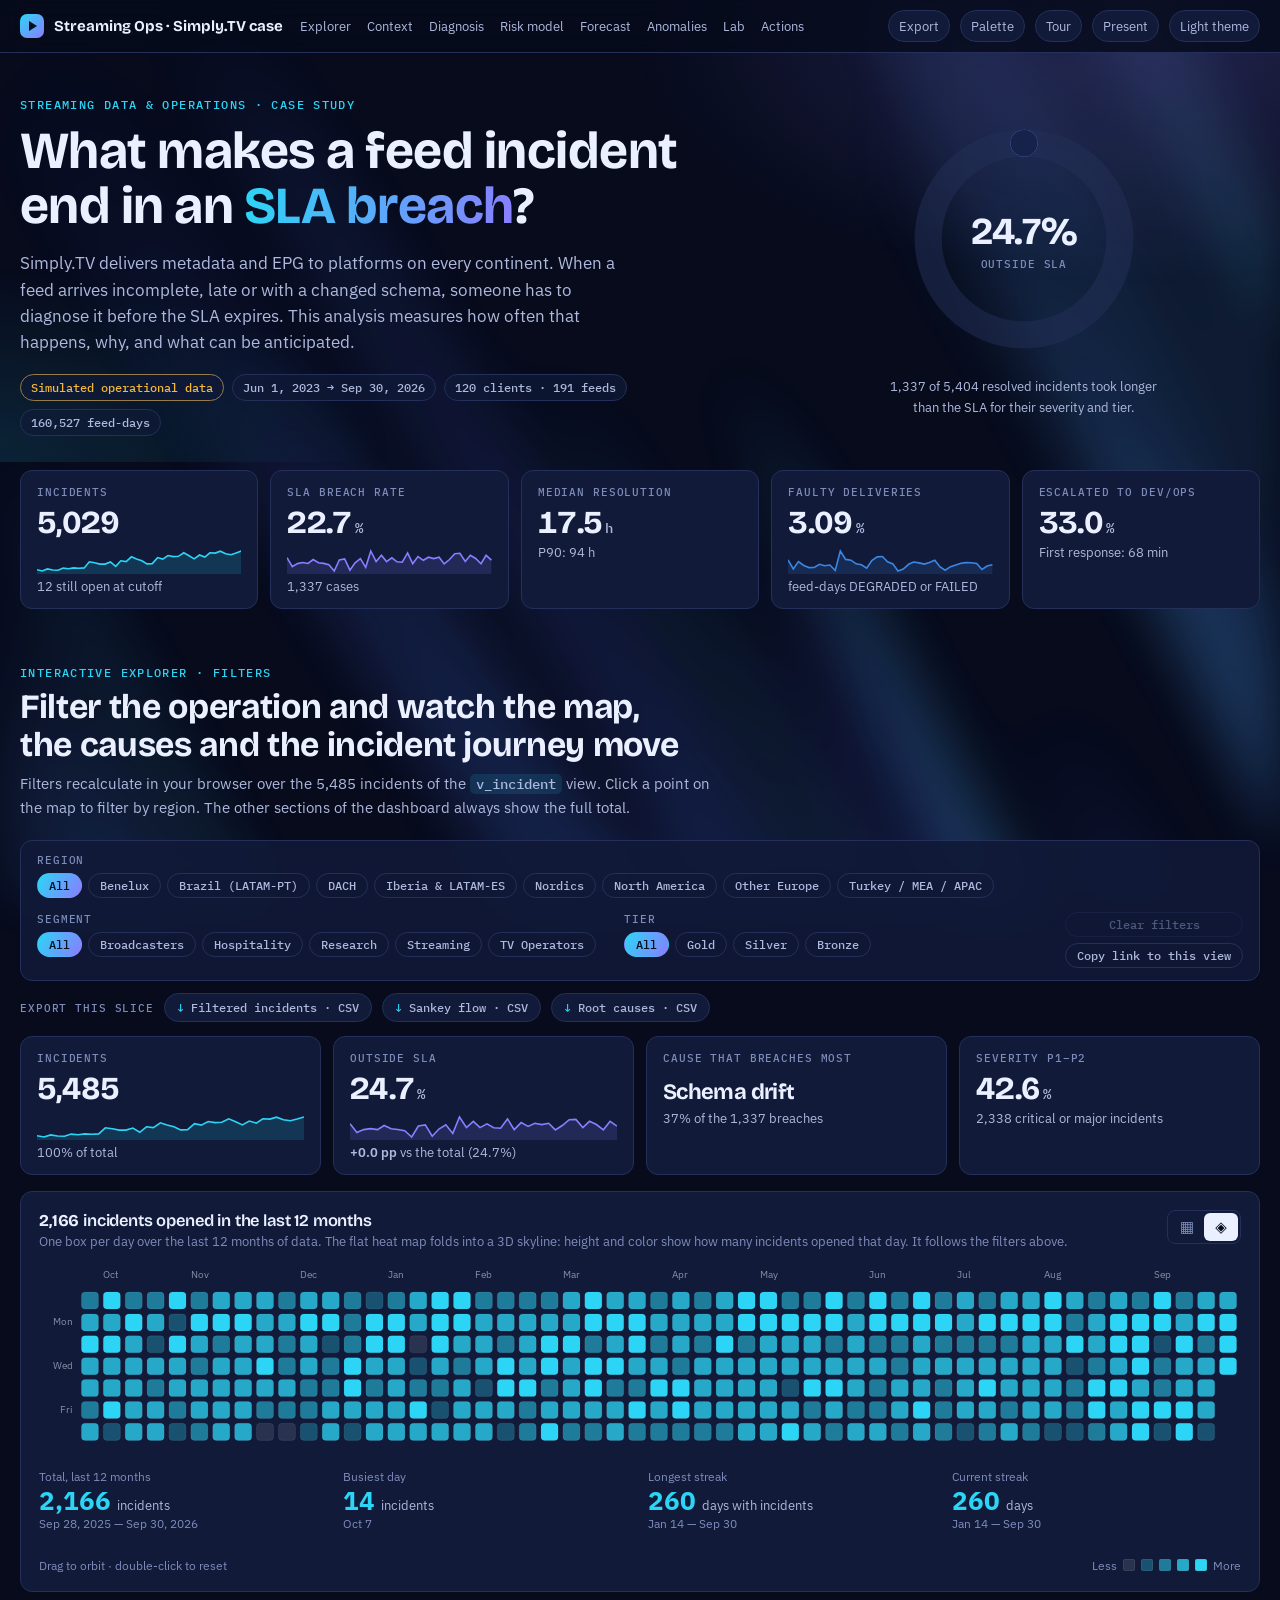
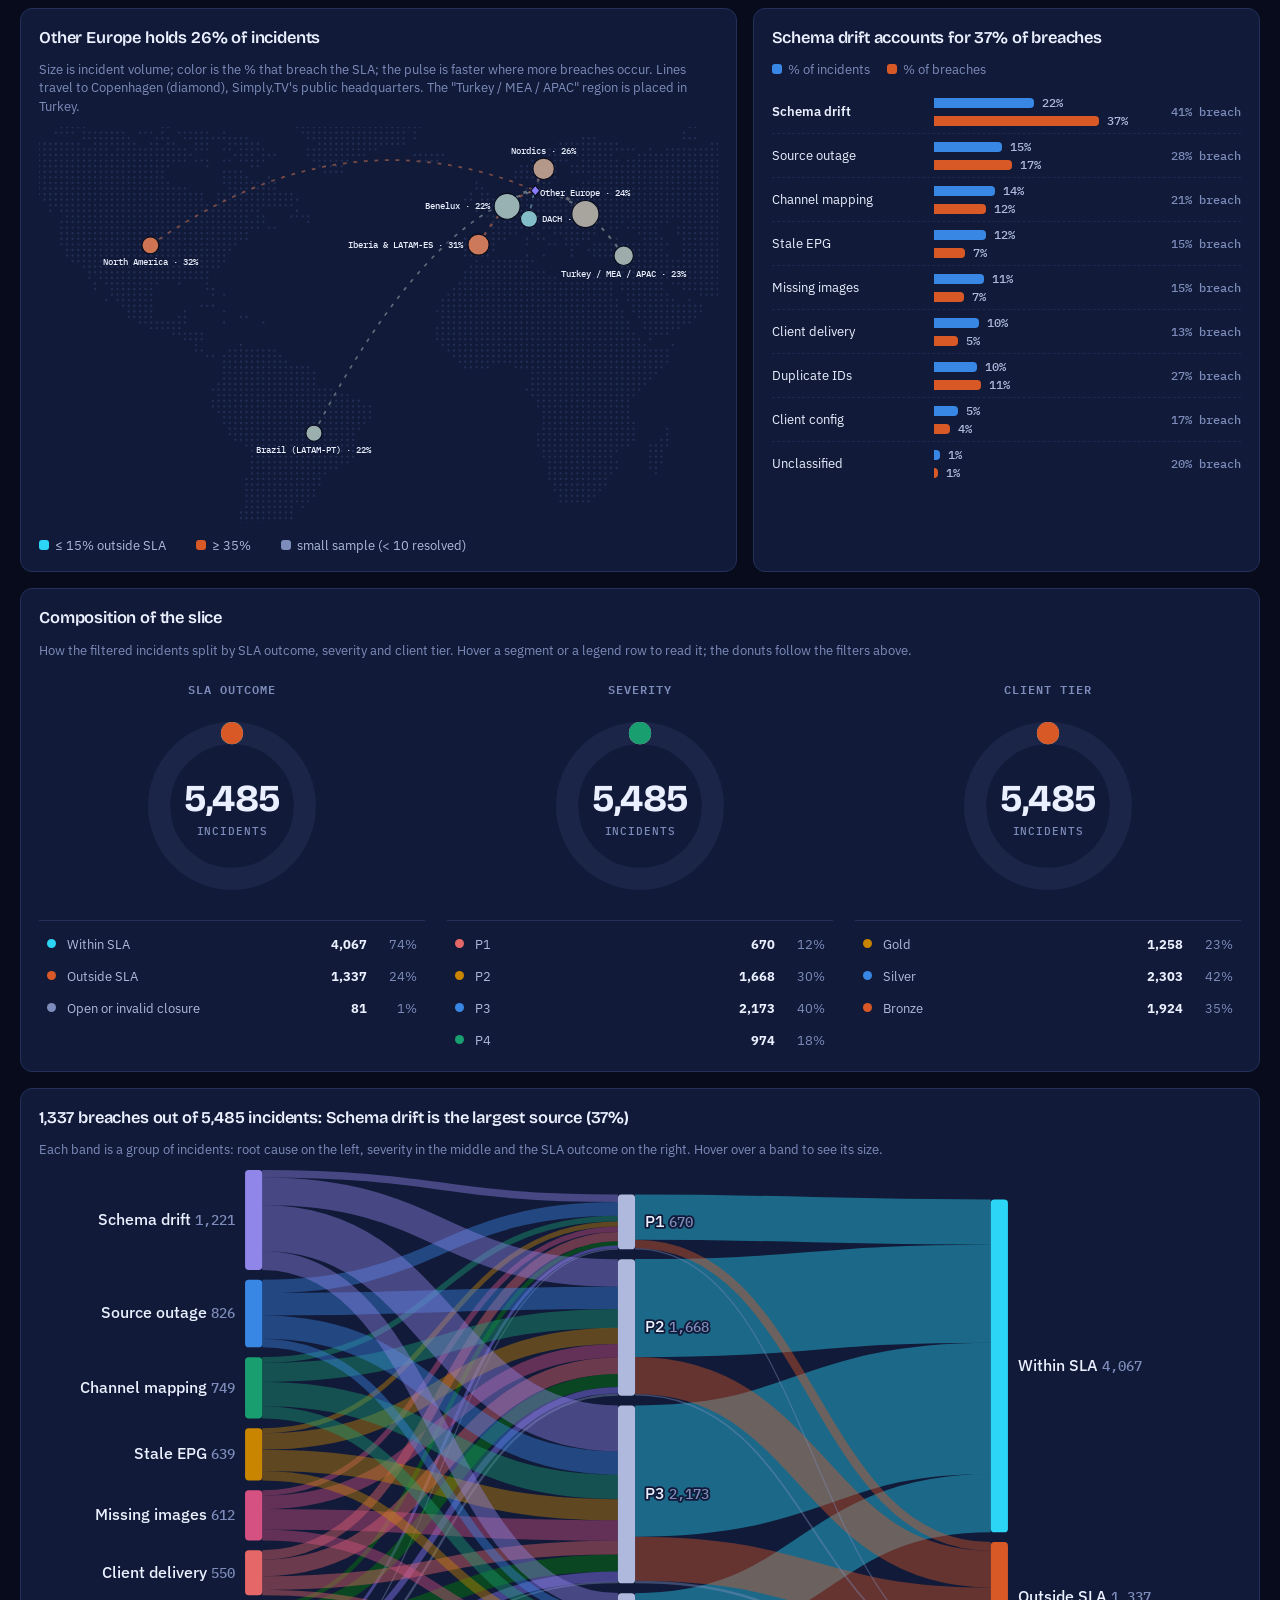
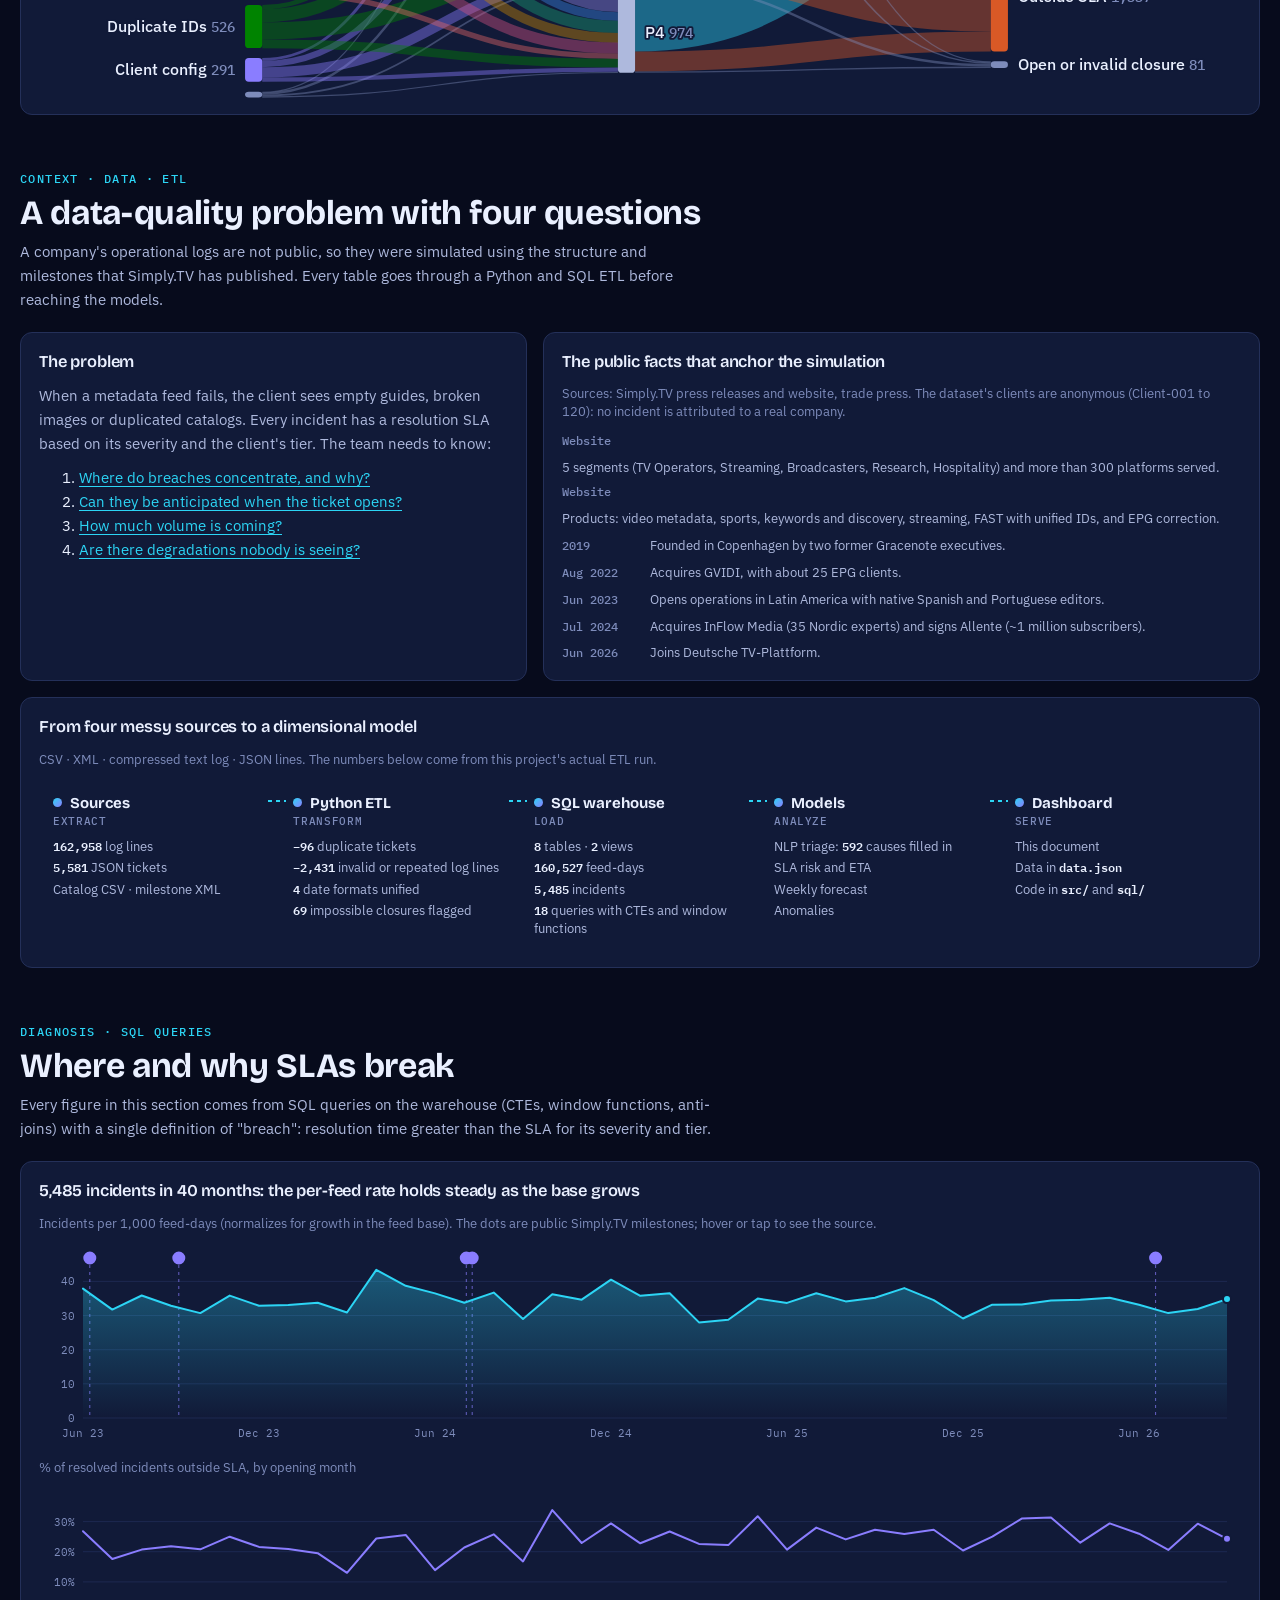
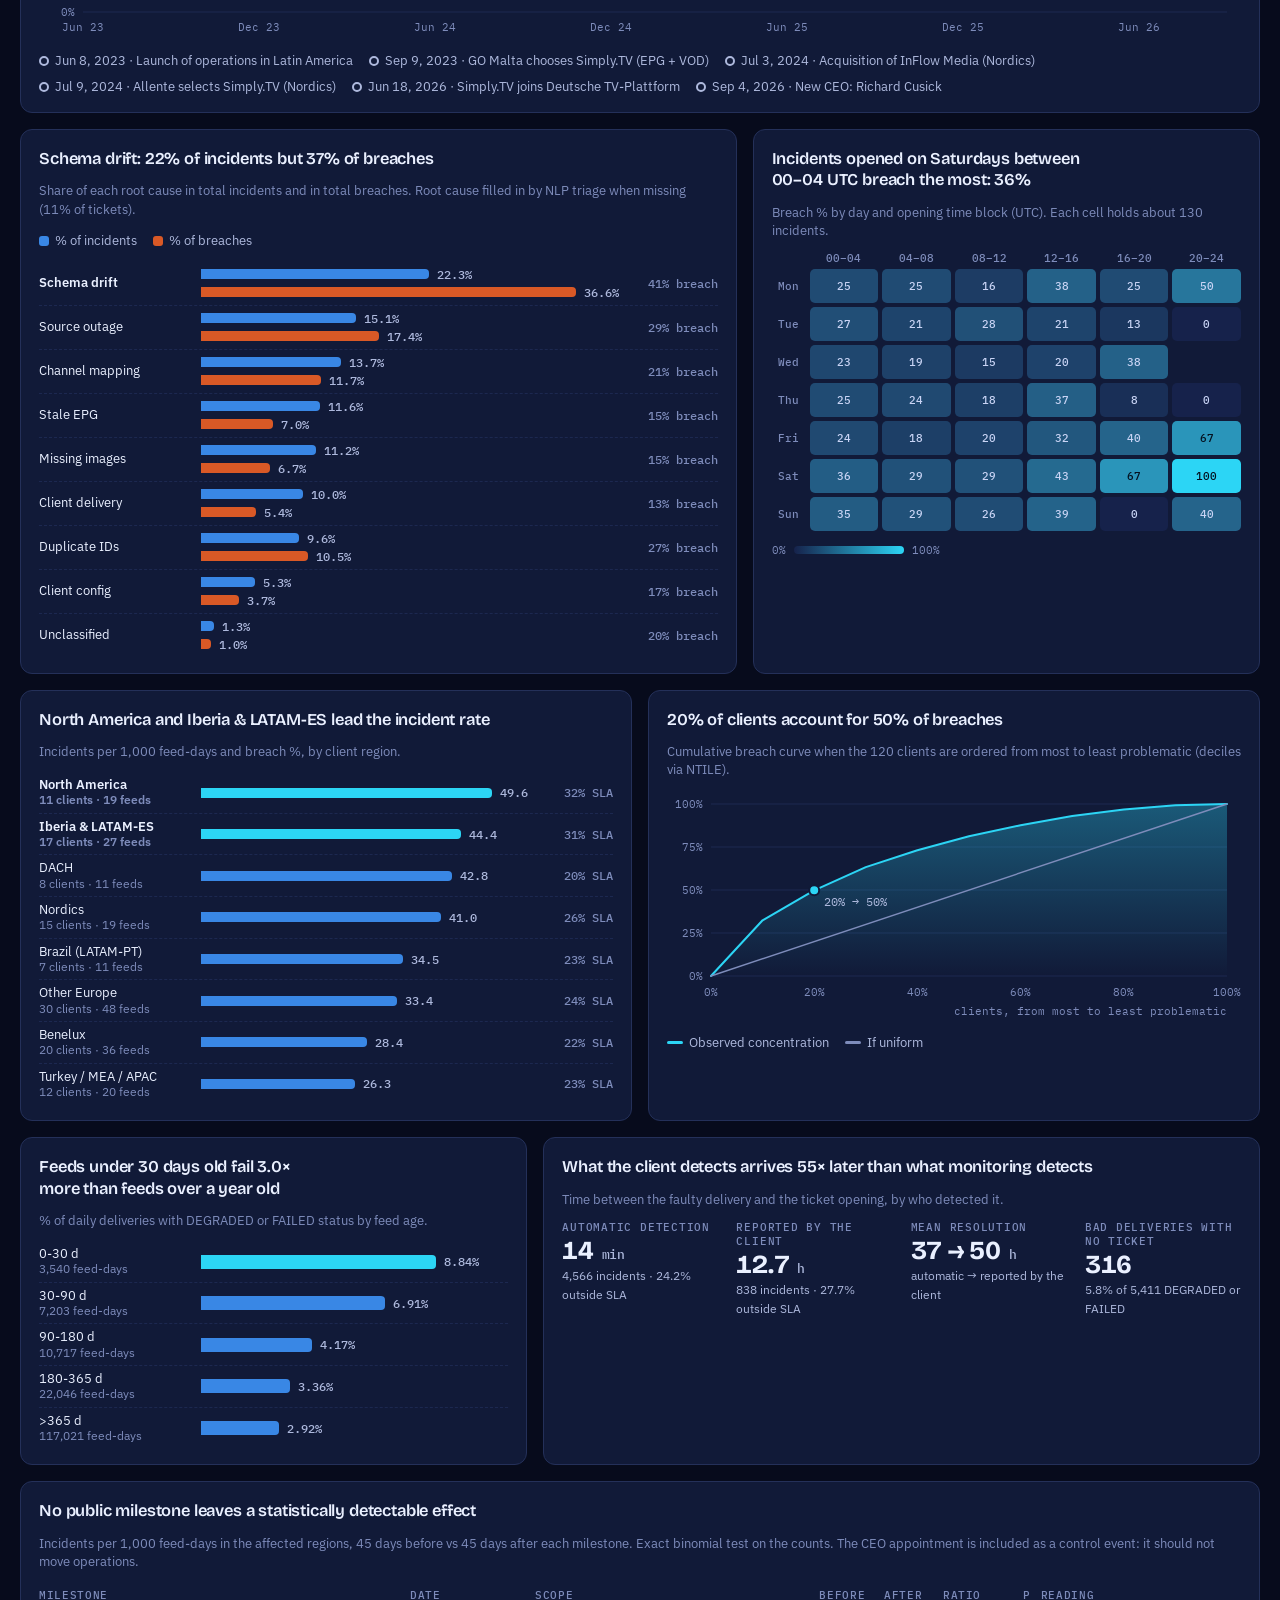
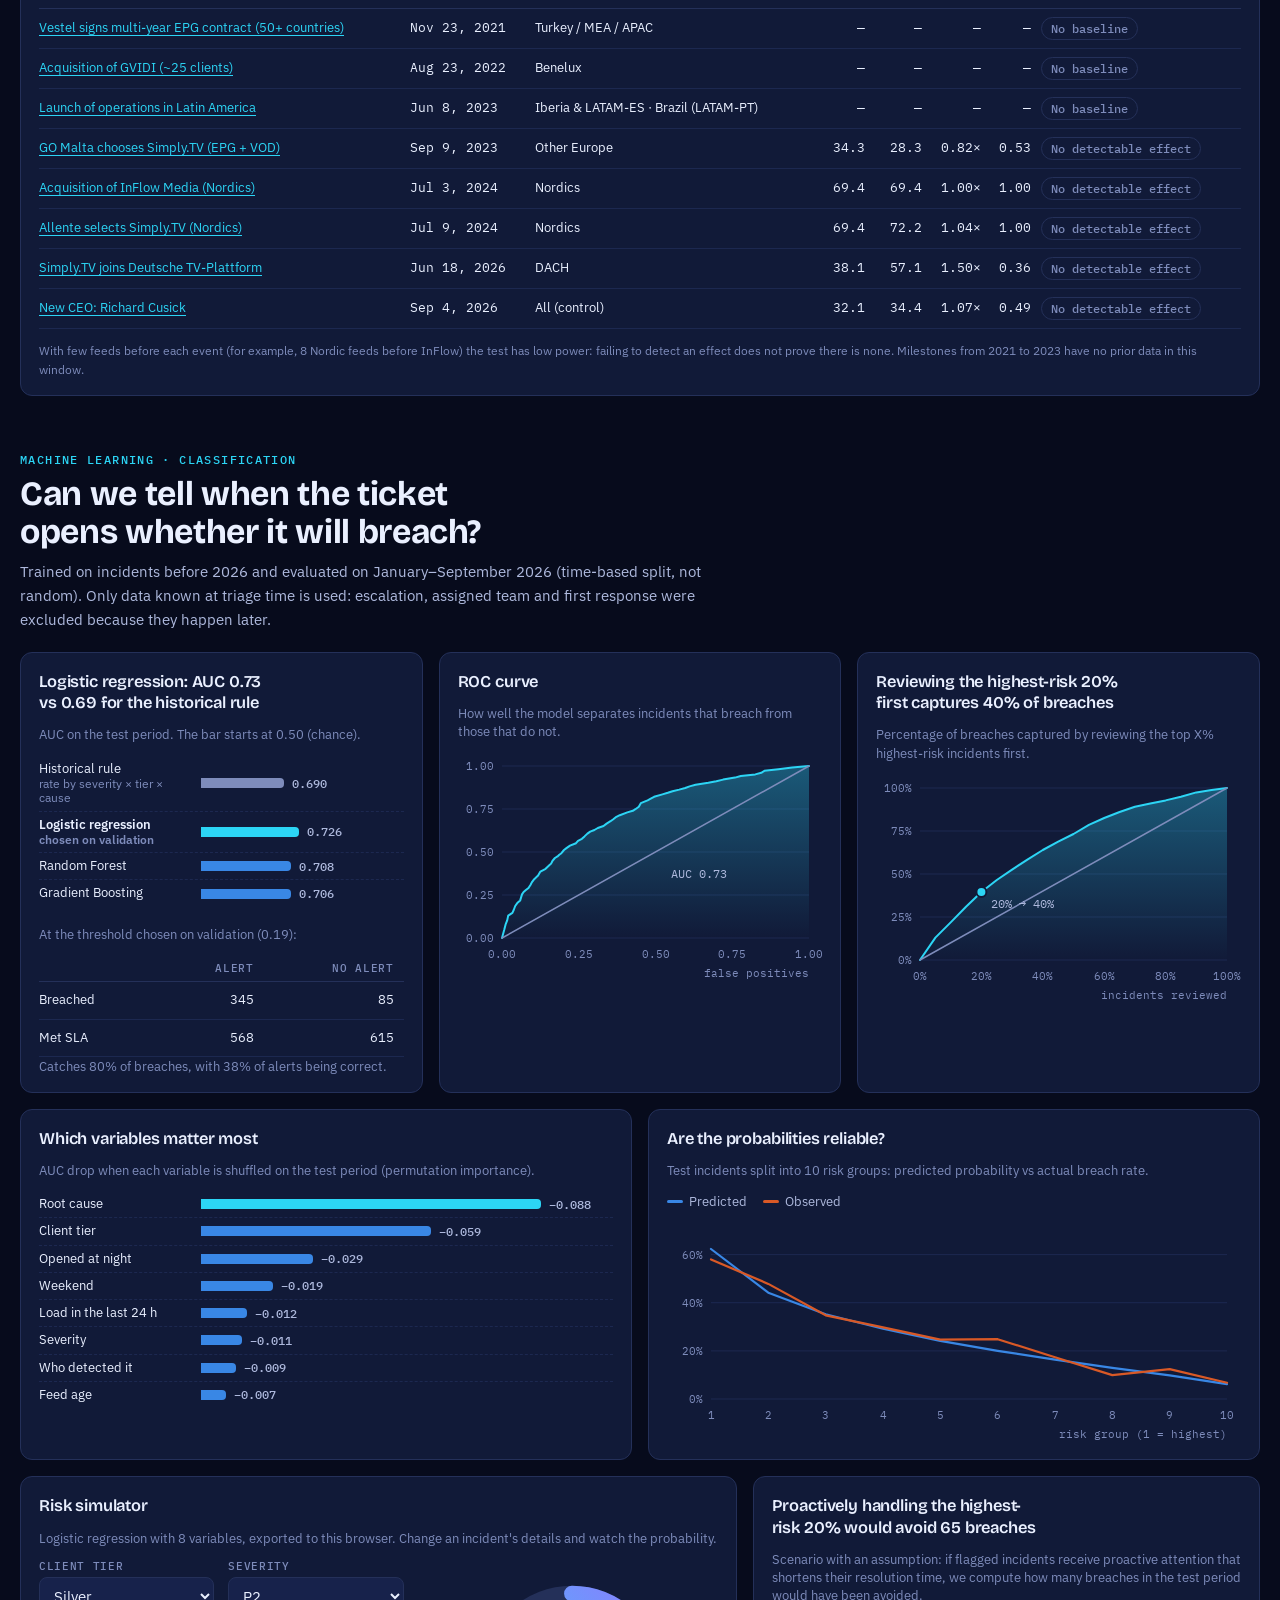
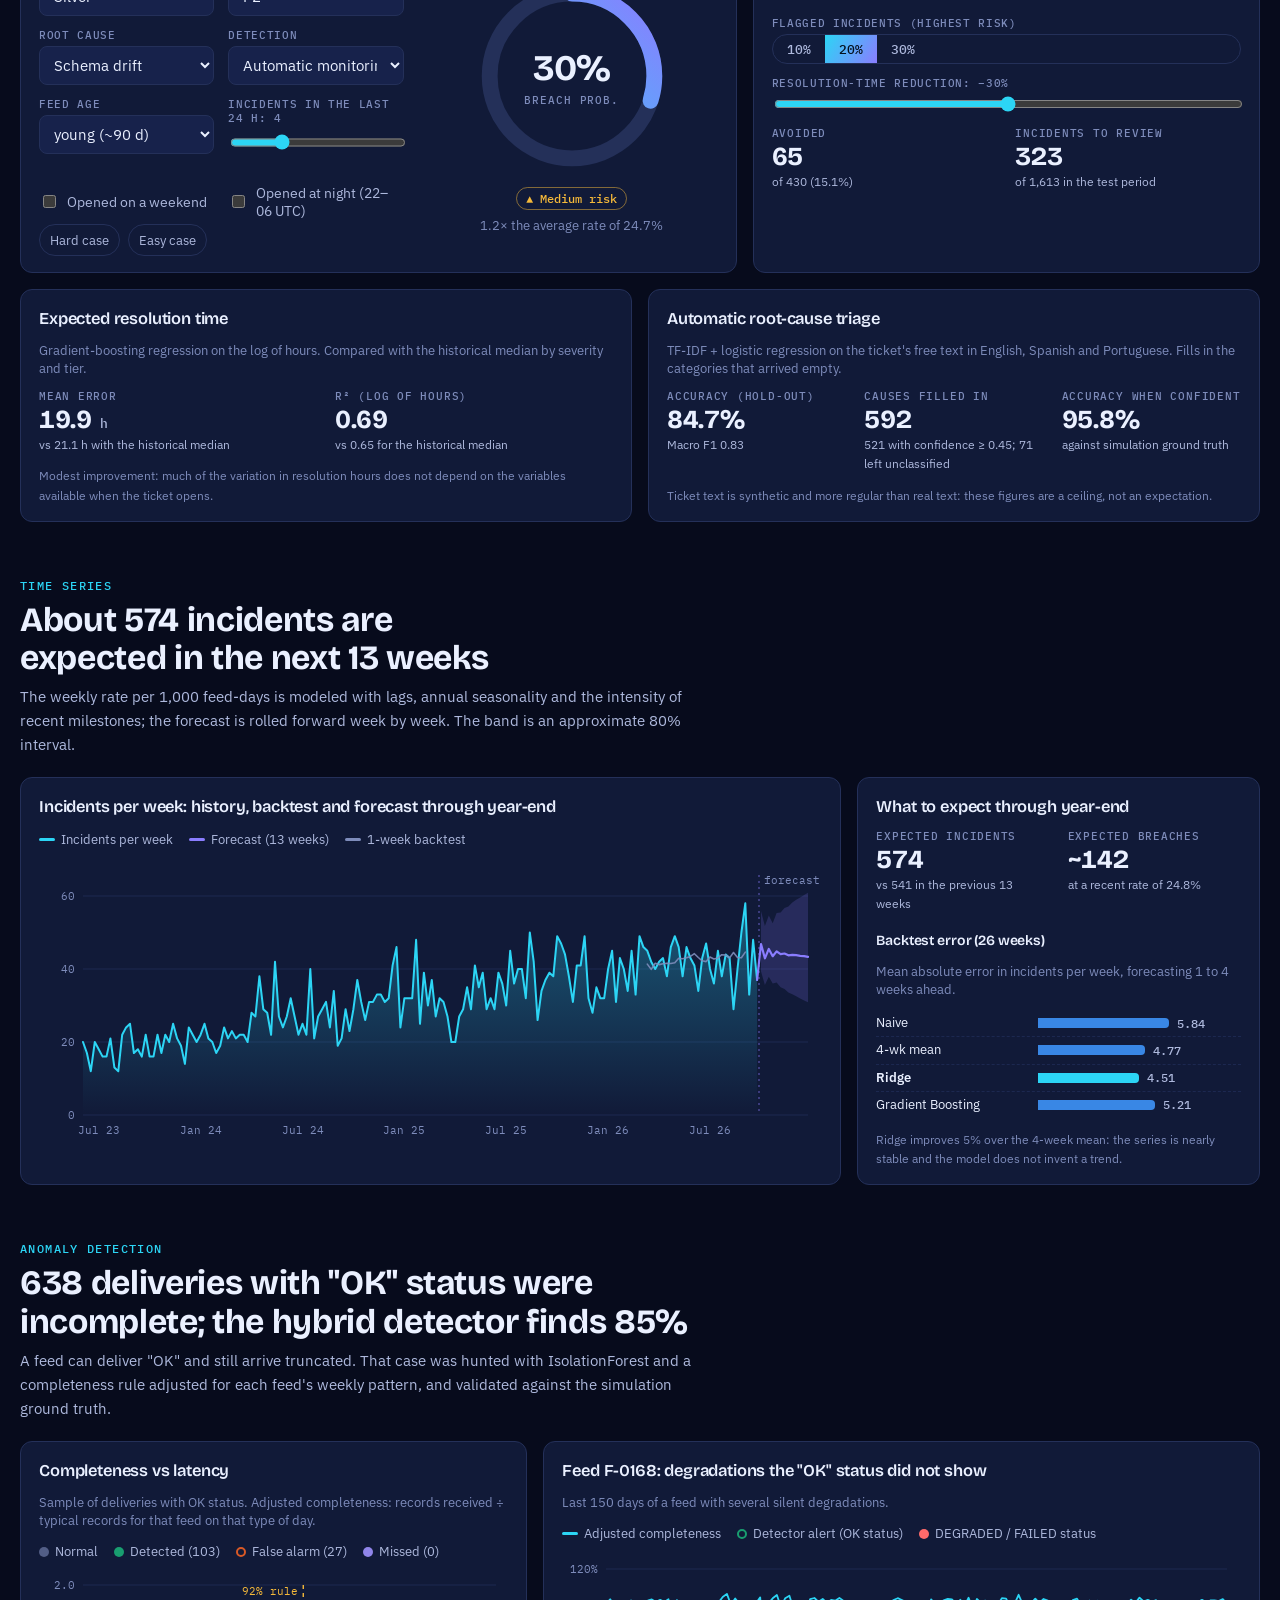
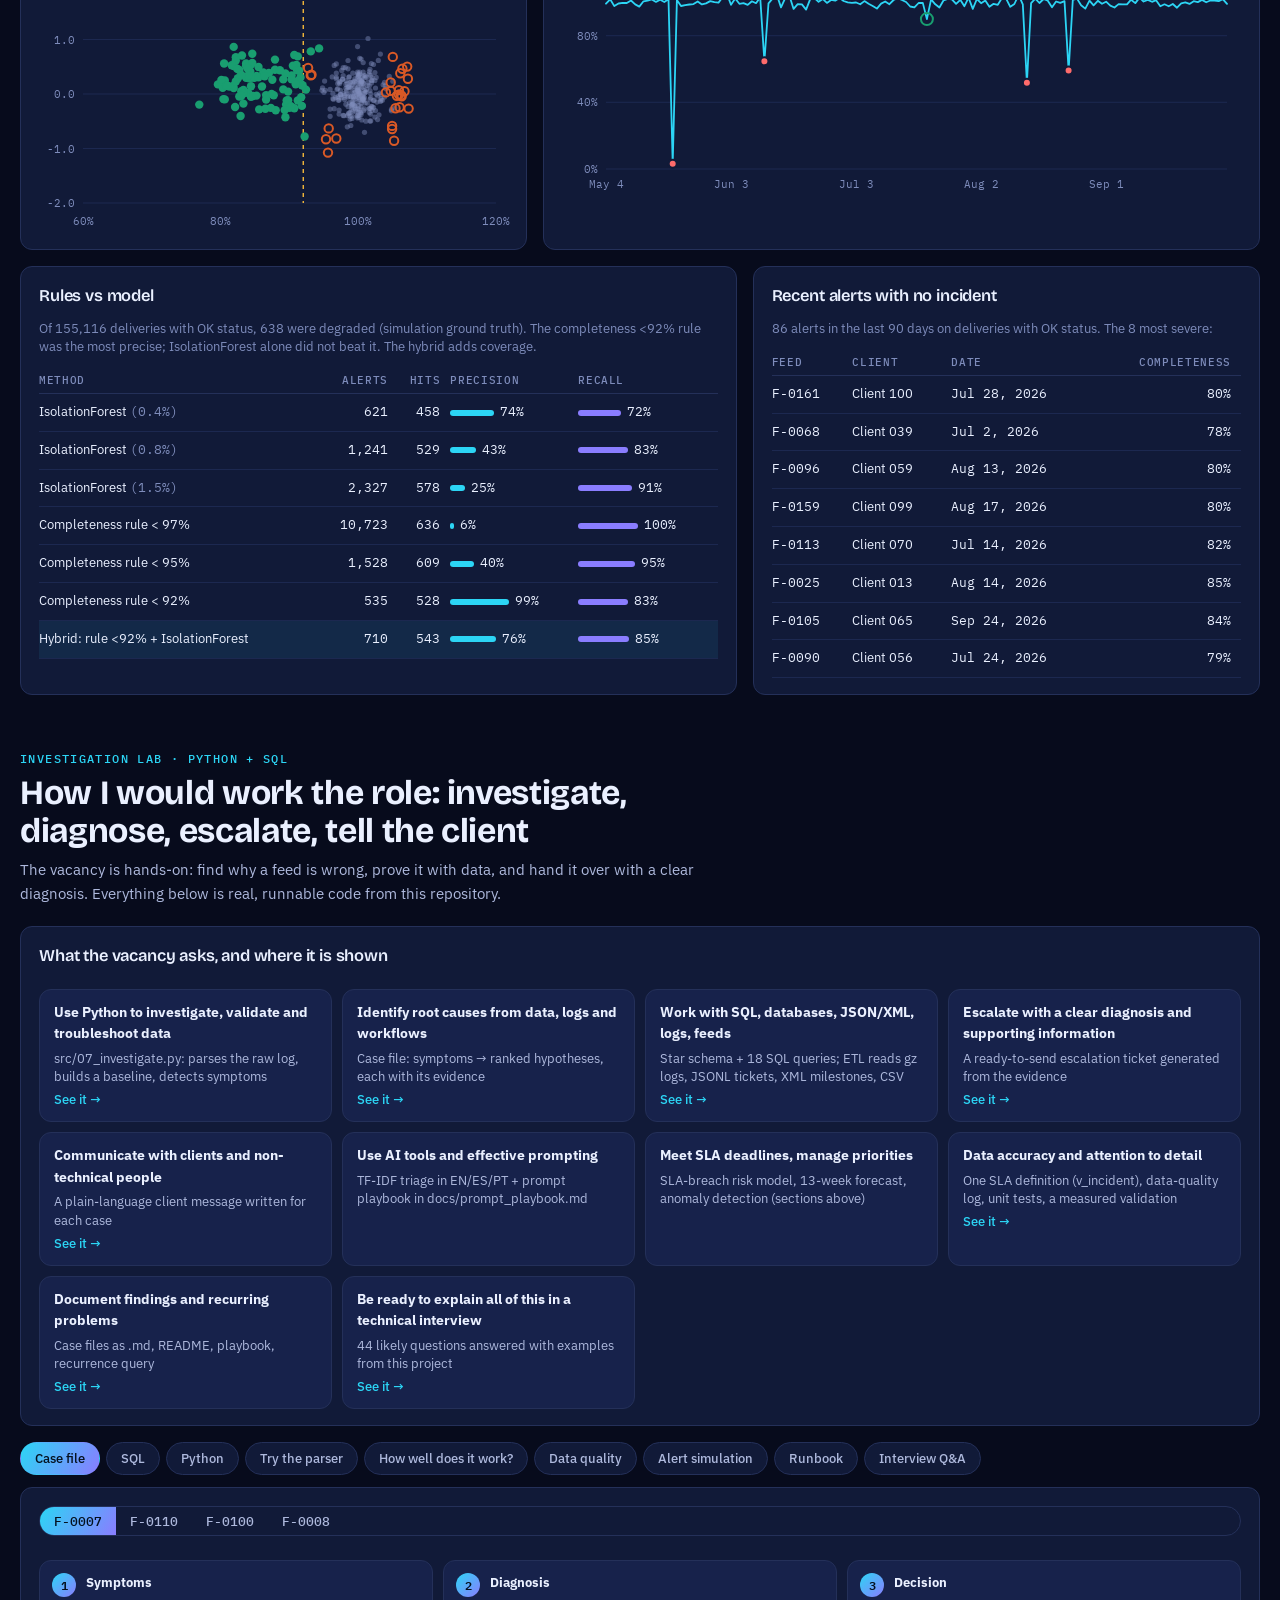
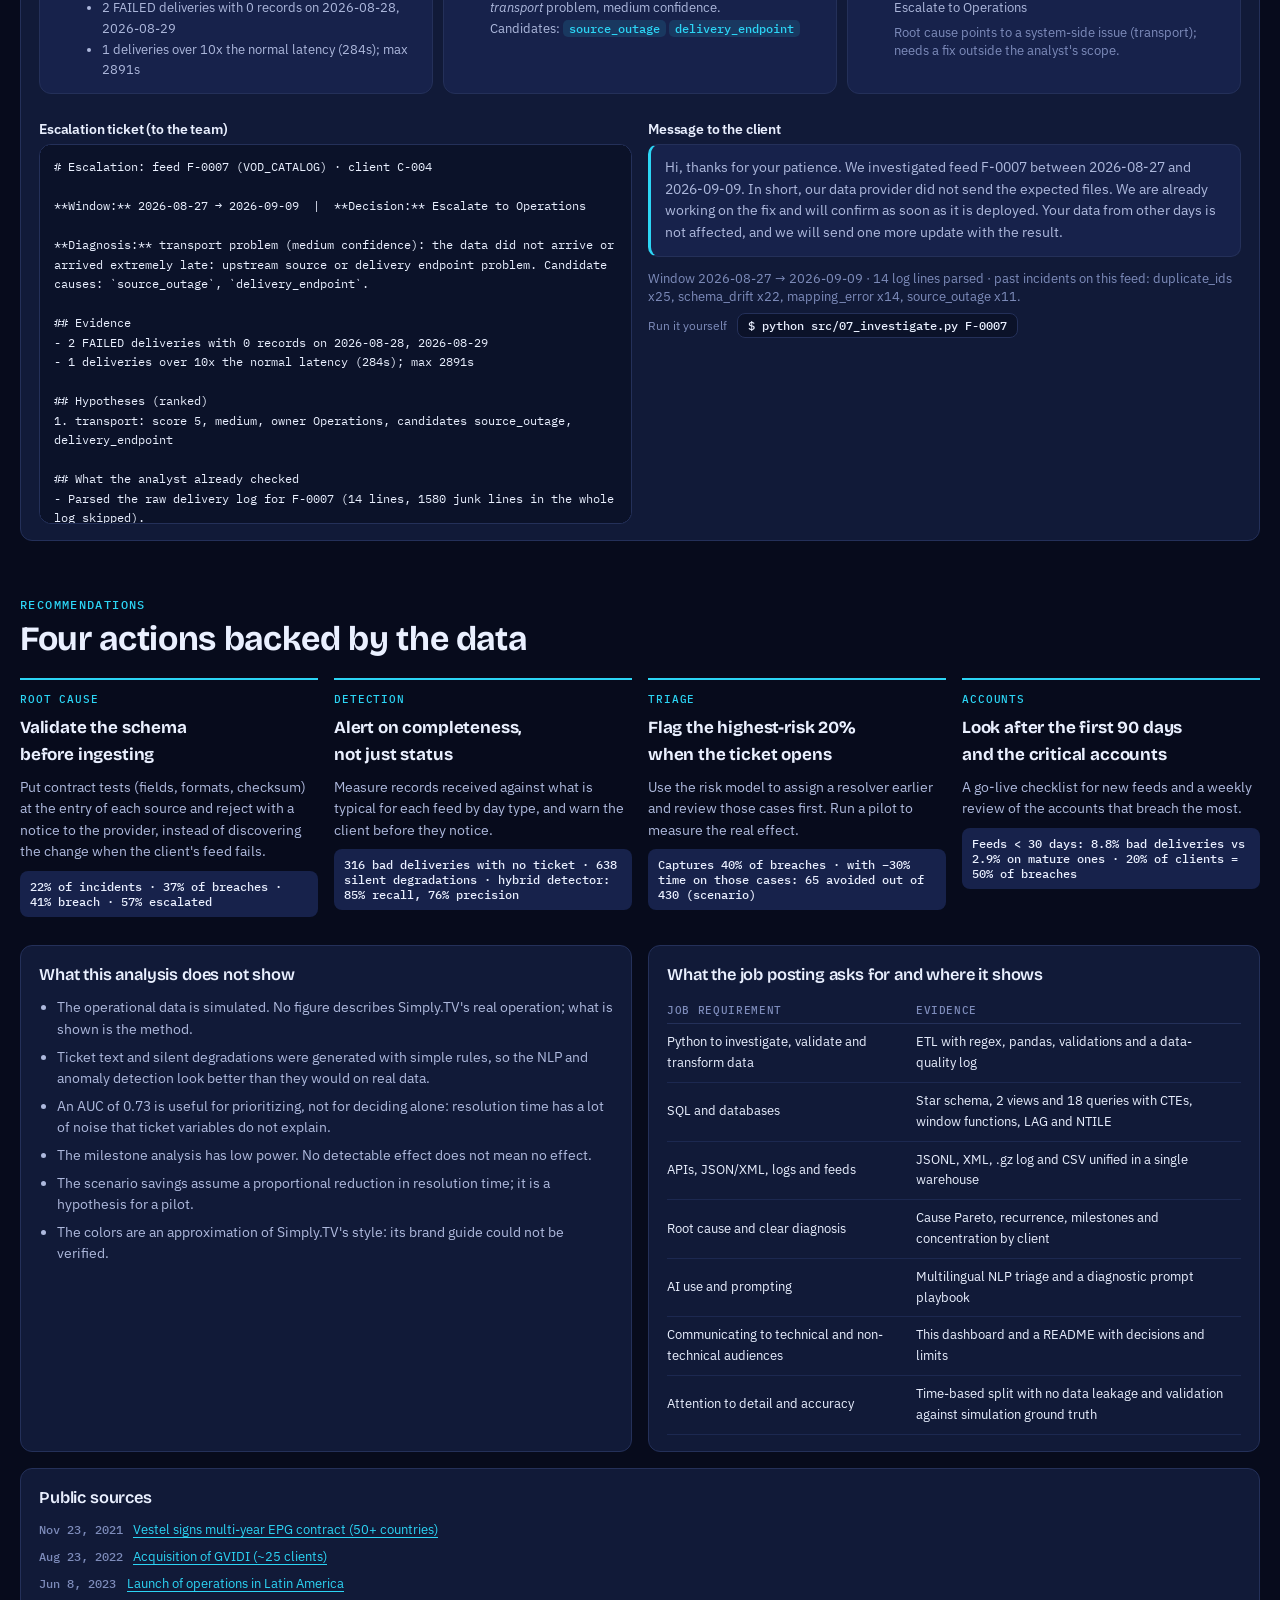
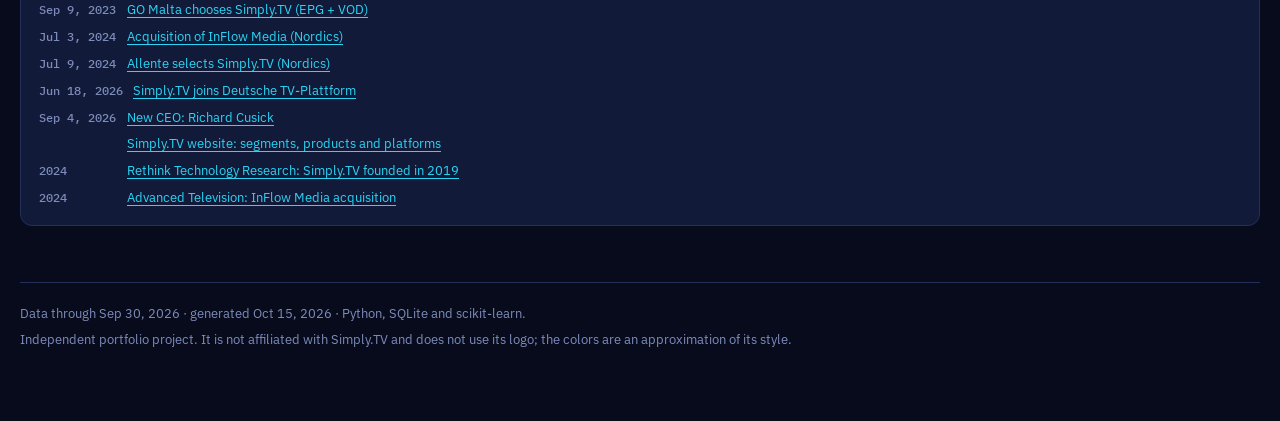
==== commit f84da617: "README screenshots and tour GIF, social meta tags, nav fit on 1280px Co-Authored-By: Claude Sonnet 5" ====
--- a/dashboard/index.html
+++ b/dashboard/index.html
@@ -3,6 +3,13 @@
 <head>
 <meta charset="utf-8">
 <meta name="viewport" content="width=device-width,initial-scale=1,viewport-fit=cover">
+<meta name="description" content="Streaming data and operations analytics: SQL star schema, NLP triage, SLA-risk model, forecasting and an investigator. Synthetic data.">
+<meta name="theme-color" content="#070b1c">
+<meta property="og:type" content="website">
+<meta property="og:title" content="Streaming Ops: Data and Operations Analytics">
+<meta property="og:description" content="Interactive dashboard with Python + SQL pipeline, predictive models and a feed-incident investigator (synthetic data).">
+<meta property="og:image" content="https://christianmg22.github.io/simplytv-streaming-ops/docs/preview.png">
+<meta name="twitter:card" content="summary_large_image">
 <title>Streaming Ops Simply.TV</title>
 <meta name="claude:viewport-fit-sides" content="cover">
 <link rel="stylesheet" href="https://fonts.googleapis.com/css2?family=Bricolage+Grotesque:opsz,wght@12..96,500;12..96,700&family=IBM+Plex+Mono:wght@400;500&family=IBM+Plex+Sans:wght@400;500;600&display=swap">
@@ -417,6 +424,7 @@
 body.present .beams { opacity: .6; }
 .tourbox{position:fixed;left:50%;bottom:18px;transform:translateX(-50%);z-index:60;max-width:min(640px,calc(100vw - 32px));background:var(--card,#101a2a);color:var(--ink,#fff);border:1px solid var(--line,#345);border-radius:14px;padding:12px 16px;box-shadow:0 10px 40px #0008;font-size:14px}
 .tourbox b{color:var(--accent,#0ff);margin-right:6px}.tourbox button{margin-left:10px;background:none;border:1px solid currentColor;color:inherit;border-radius:8px;padding:2px 10px;cursor:pointer}
+@media (max-width:1320px){.nav-in{gap:10px}.links a{padding:6px 7px;font-size:12.5px}.iconbtn{padding-inline:10px}}
 
 </style>
 <style>html{color-scheme:dark}body{margin:0}img{max-width:100%}[hidden]{display:none!important}</style>
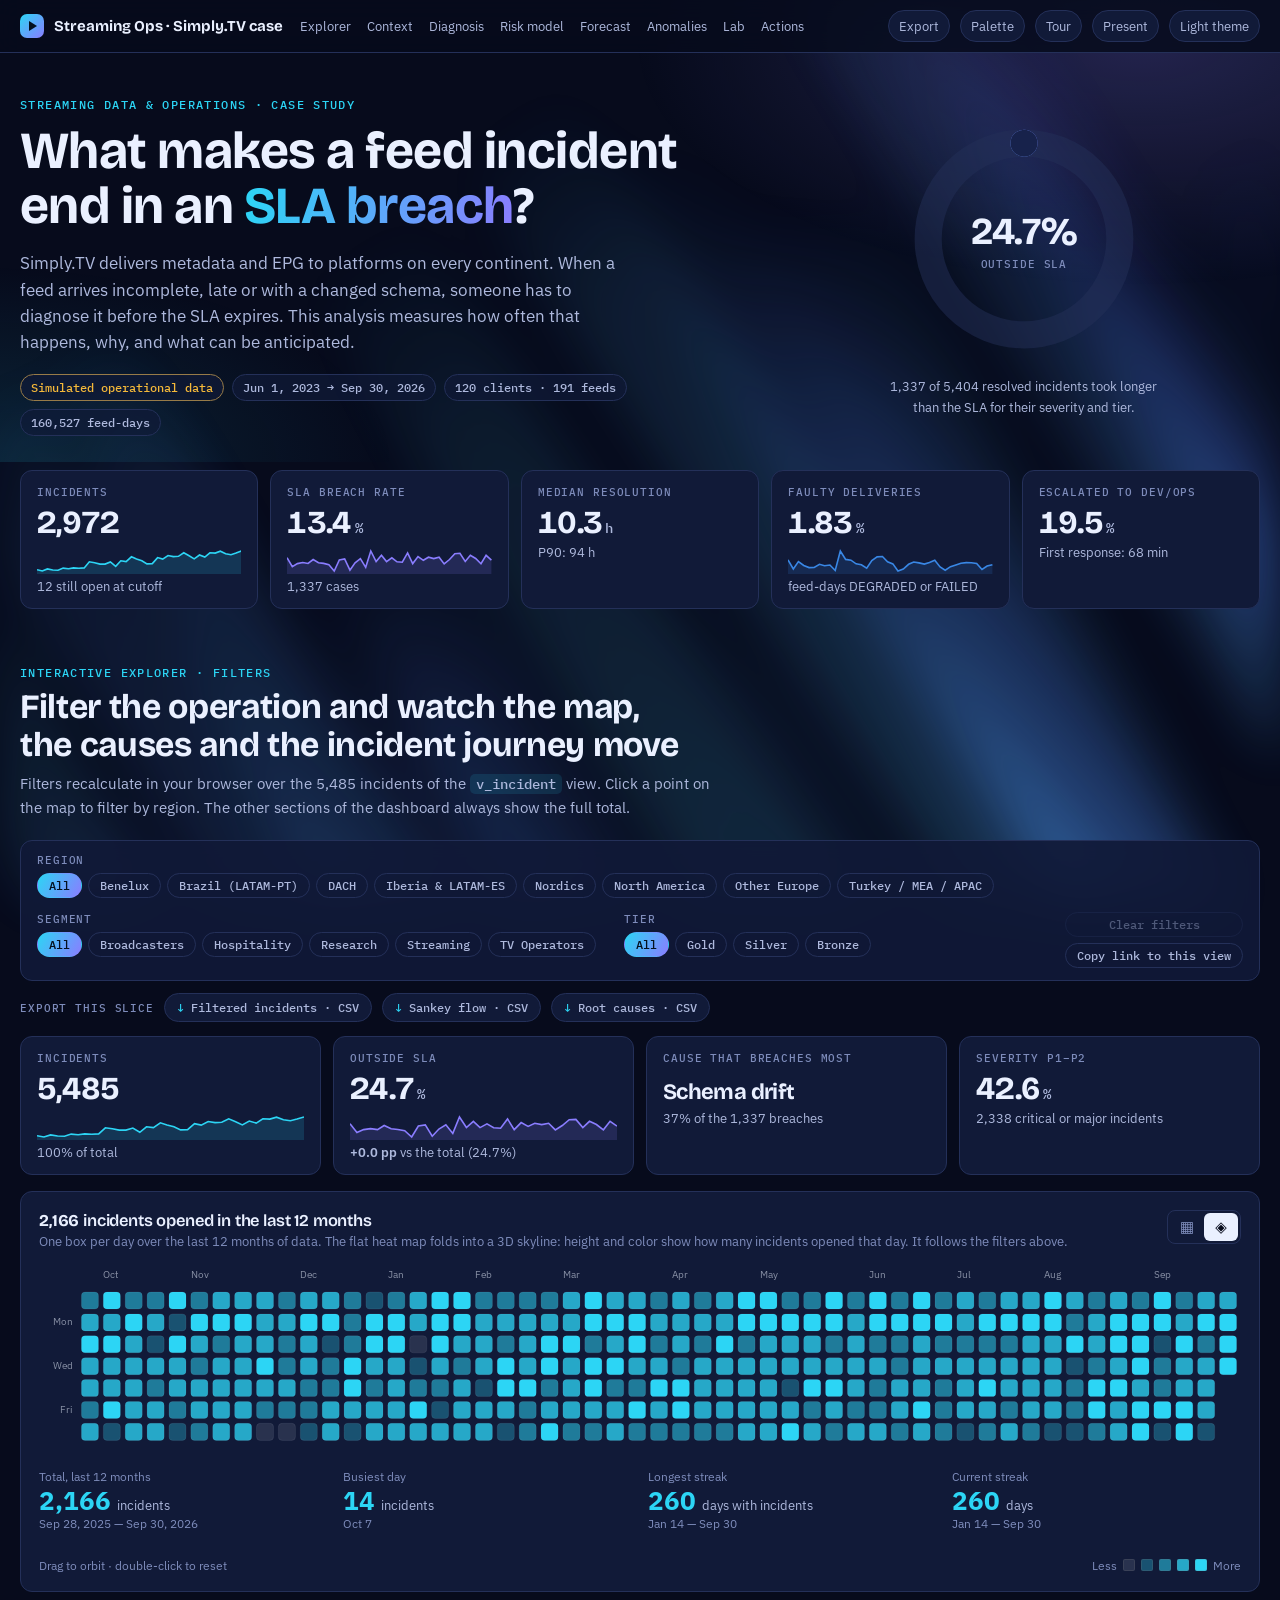
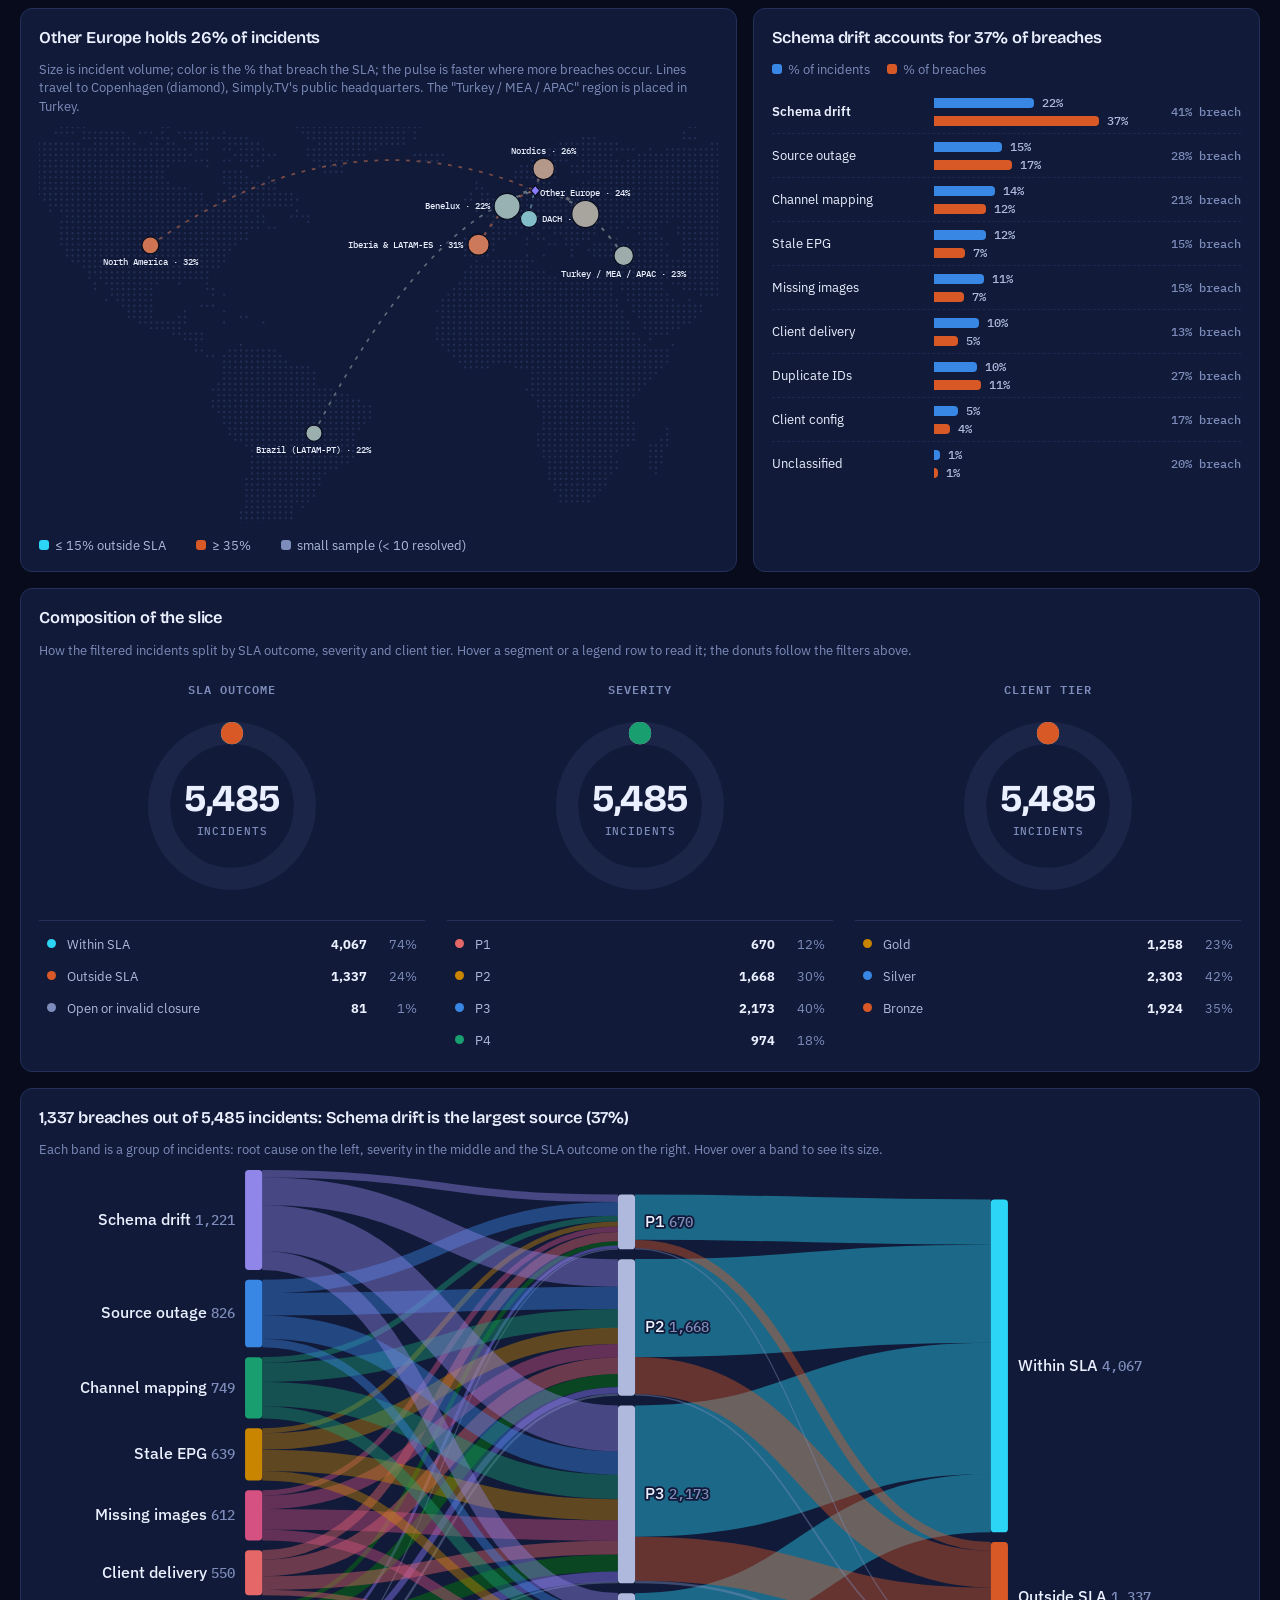
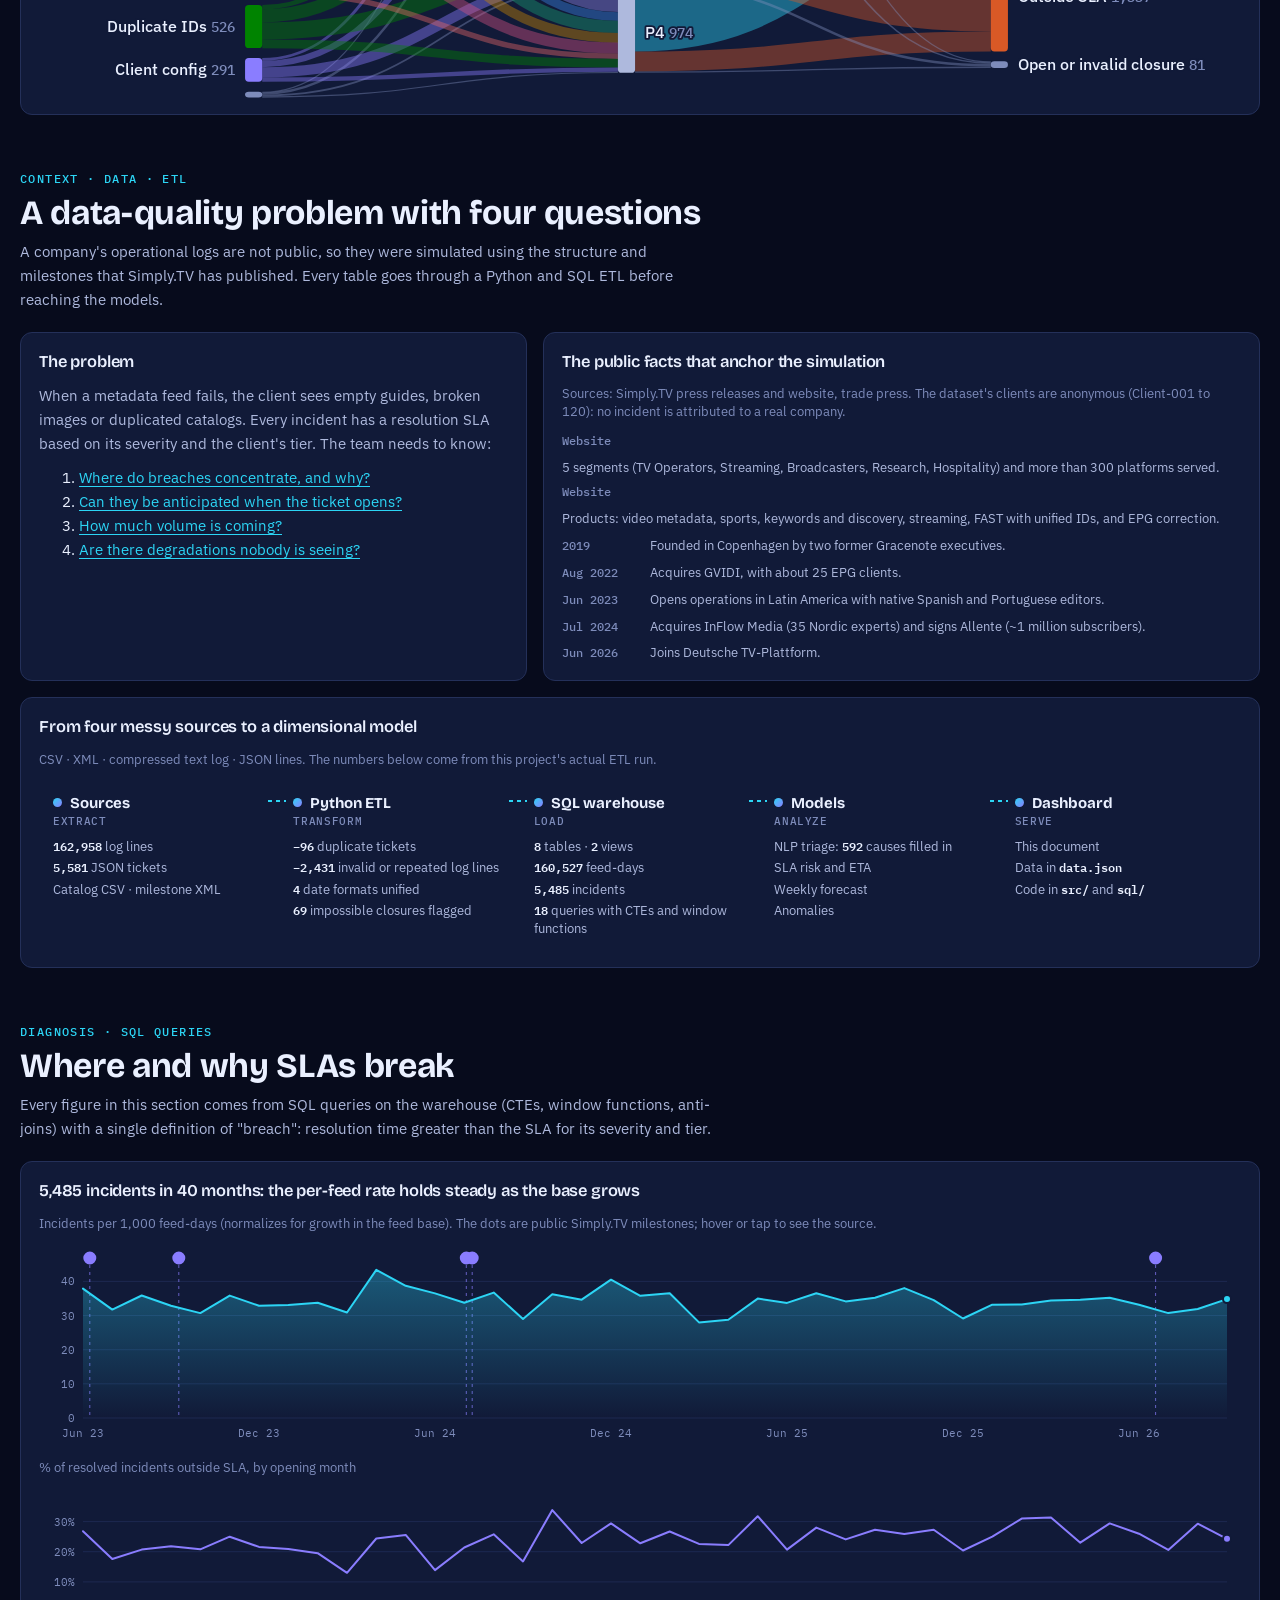
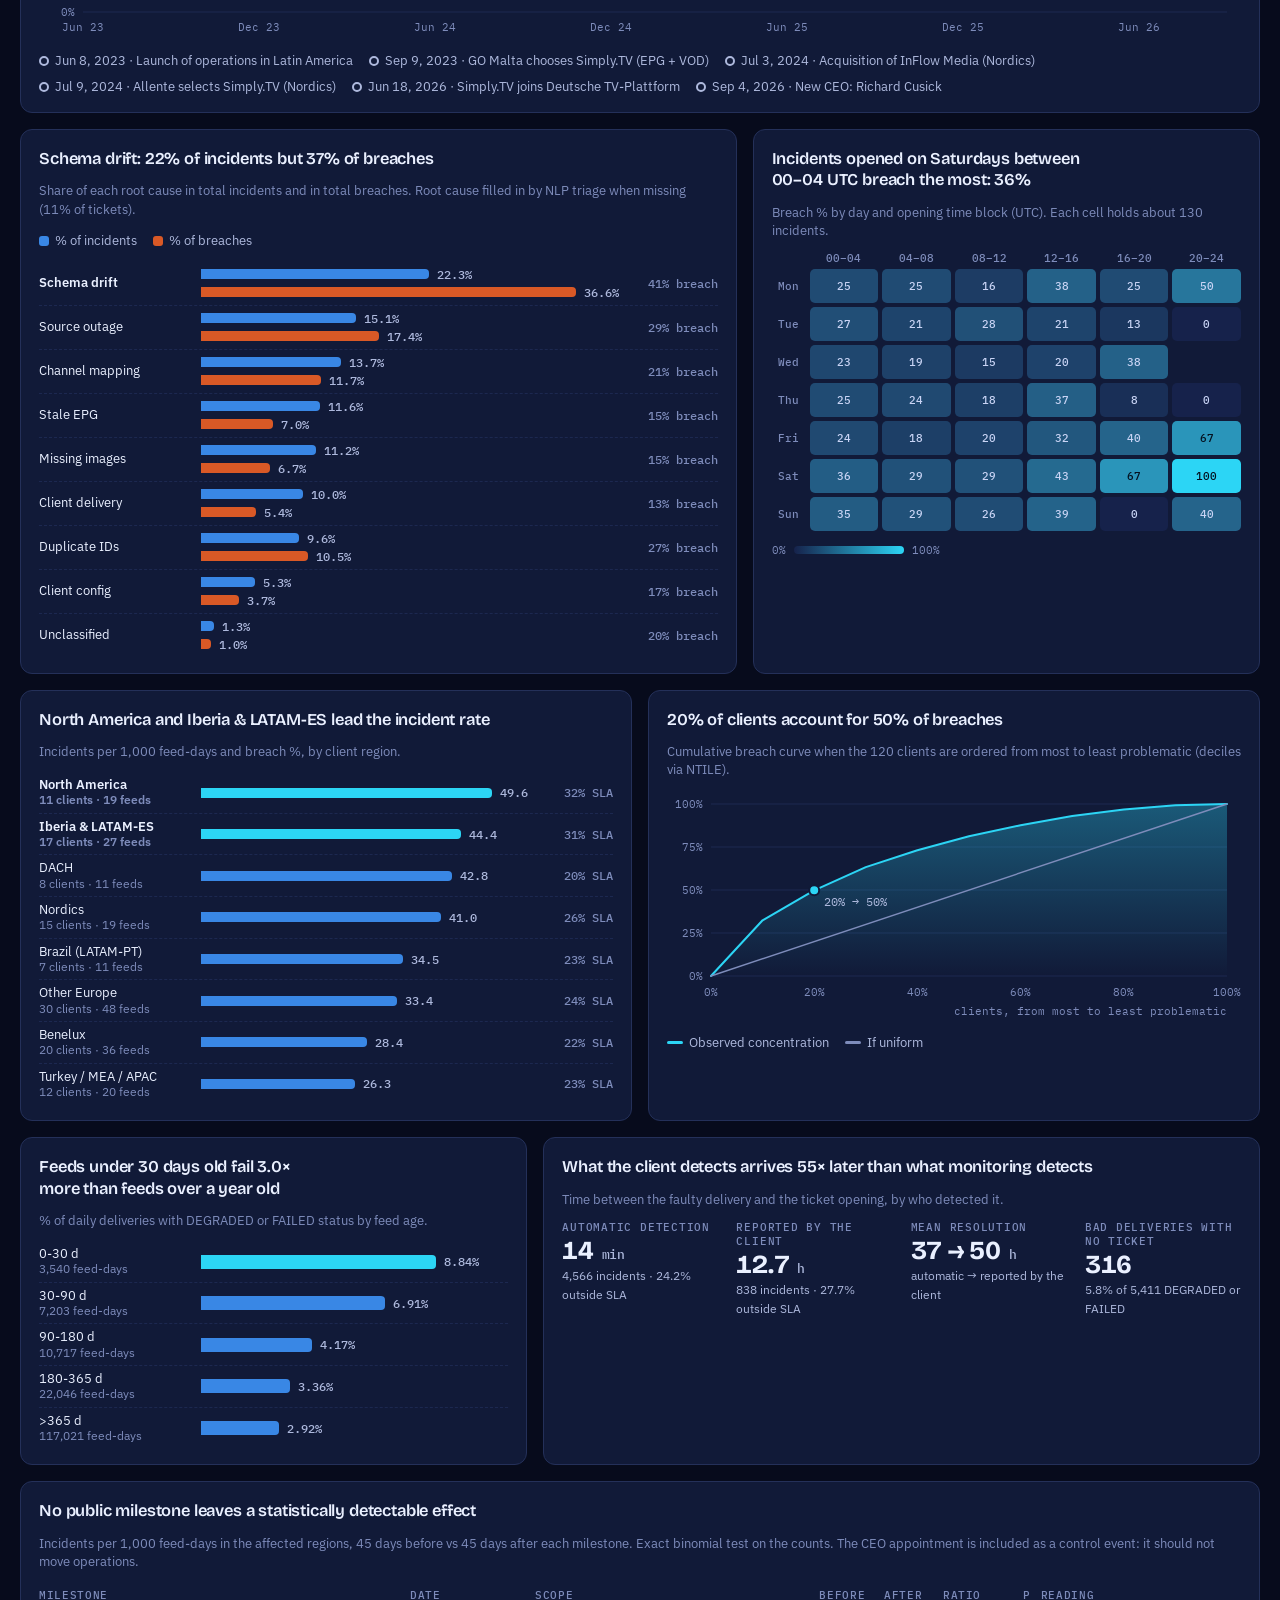
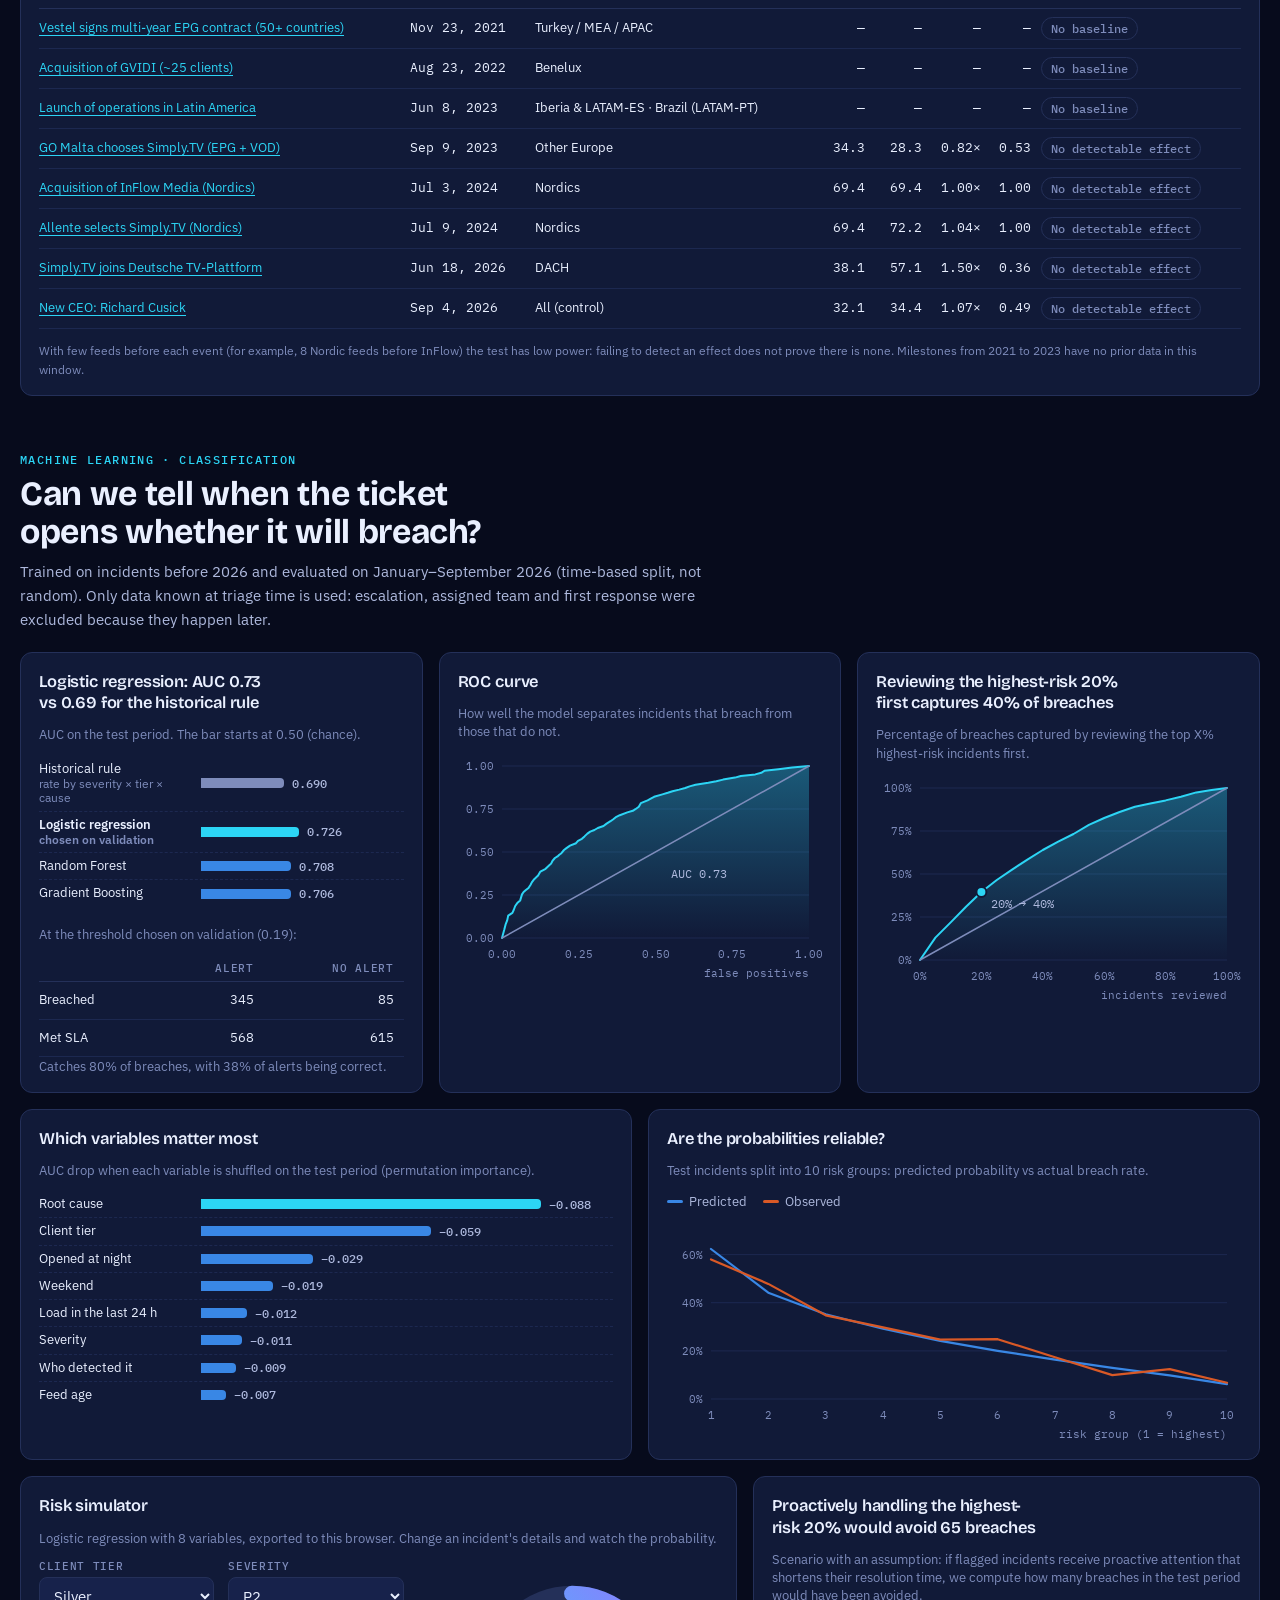
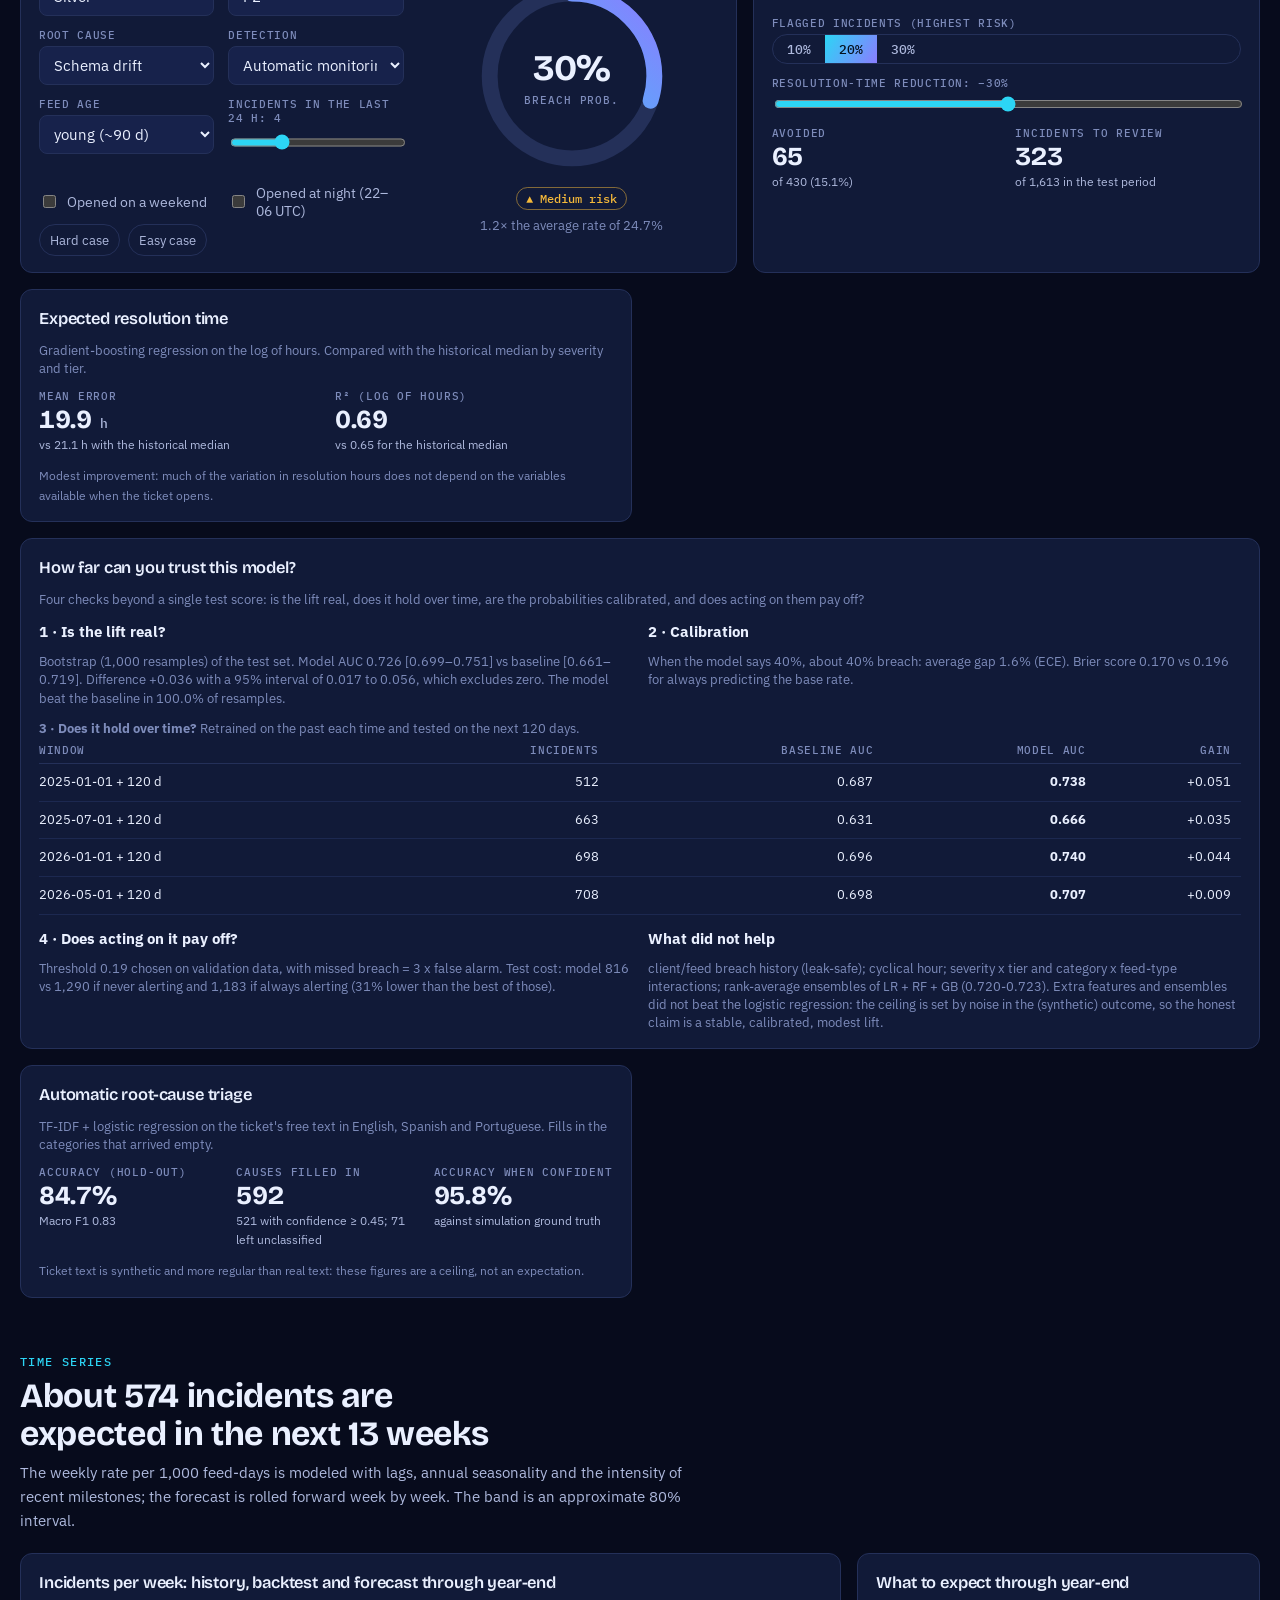
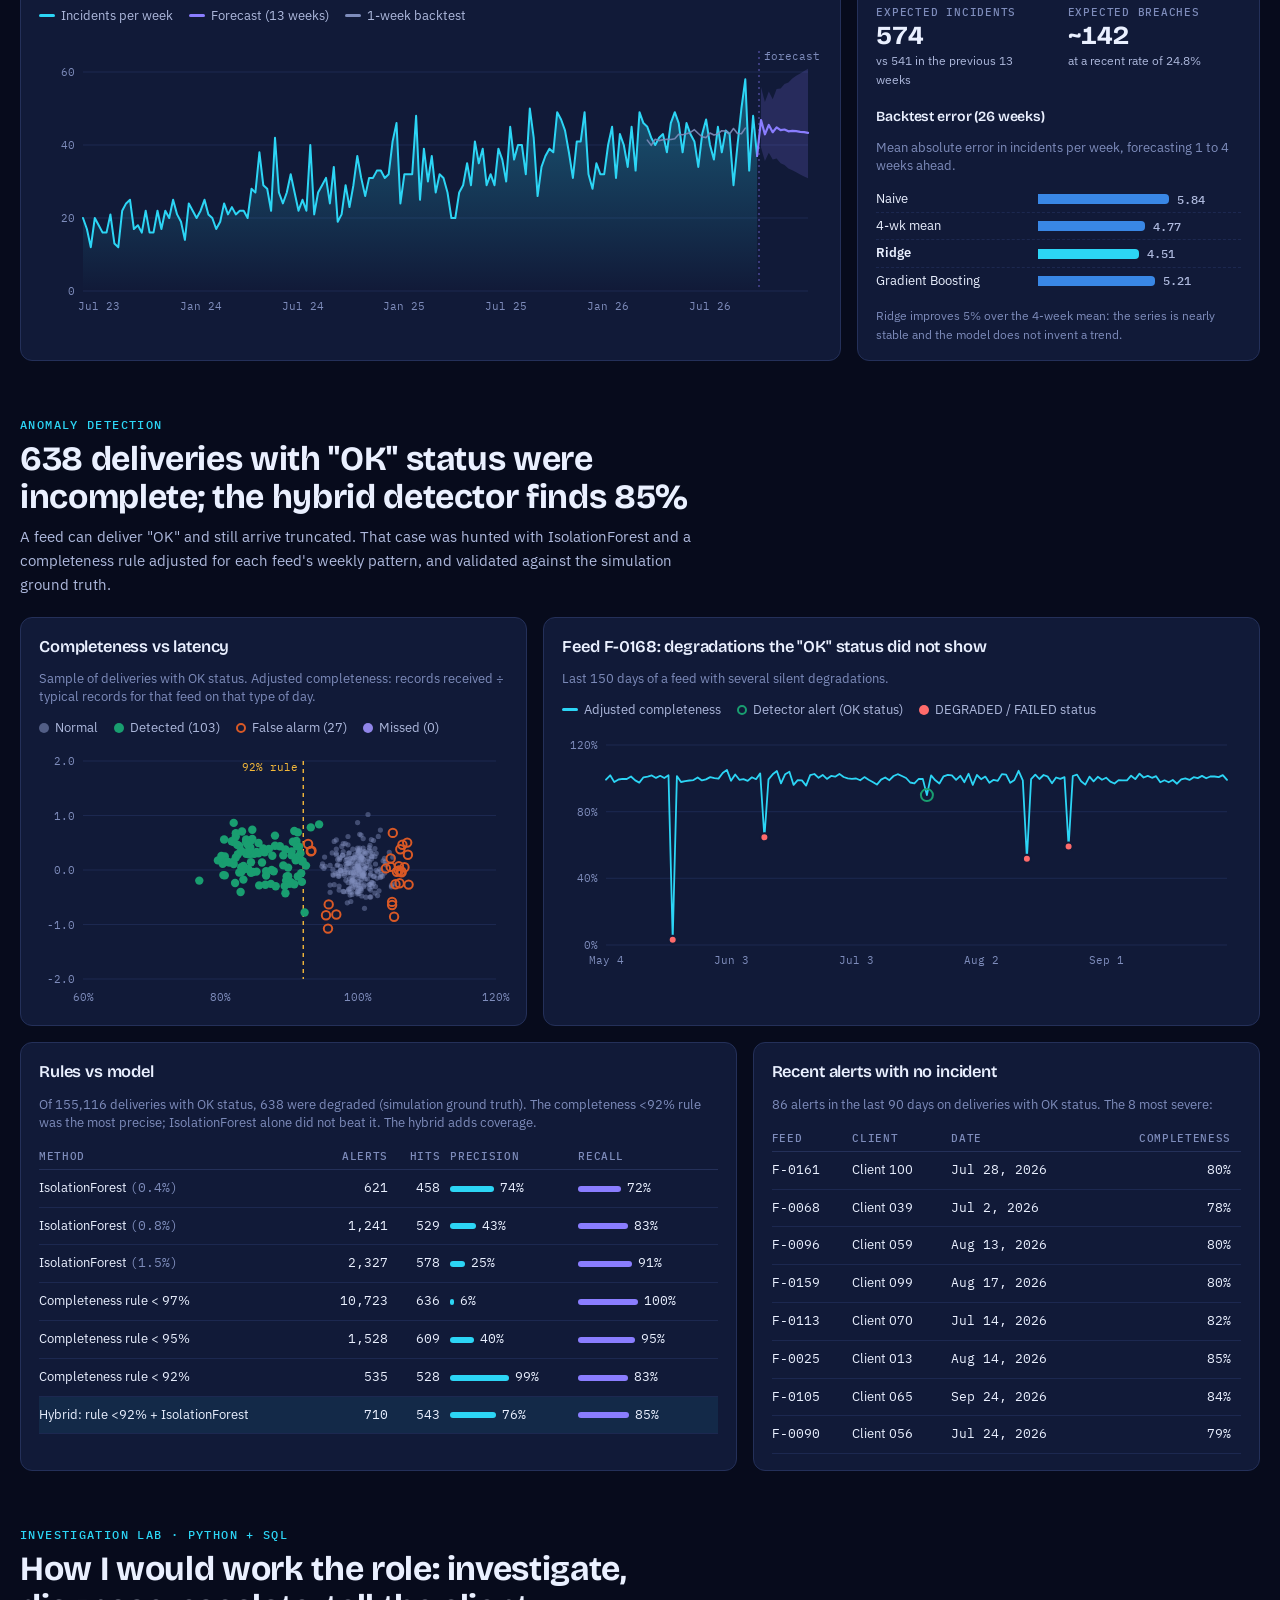
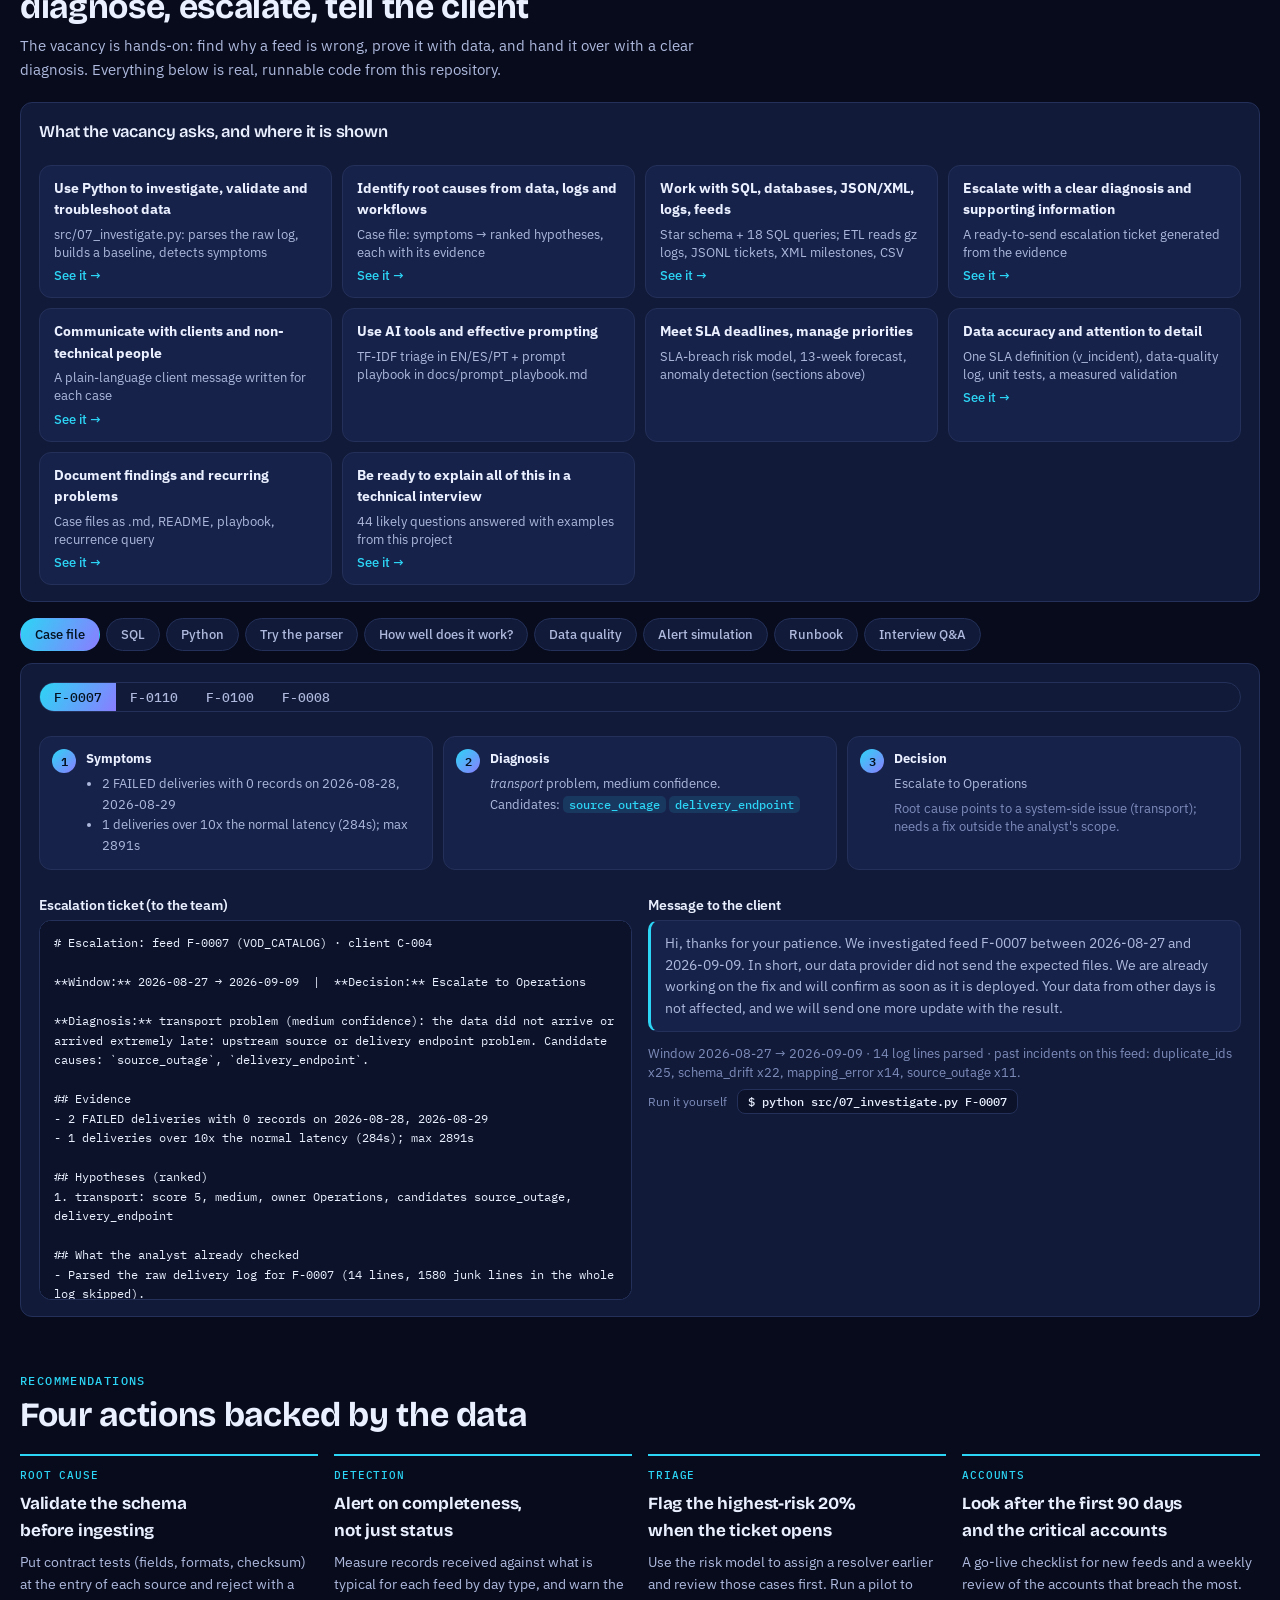
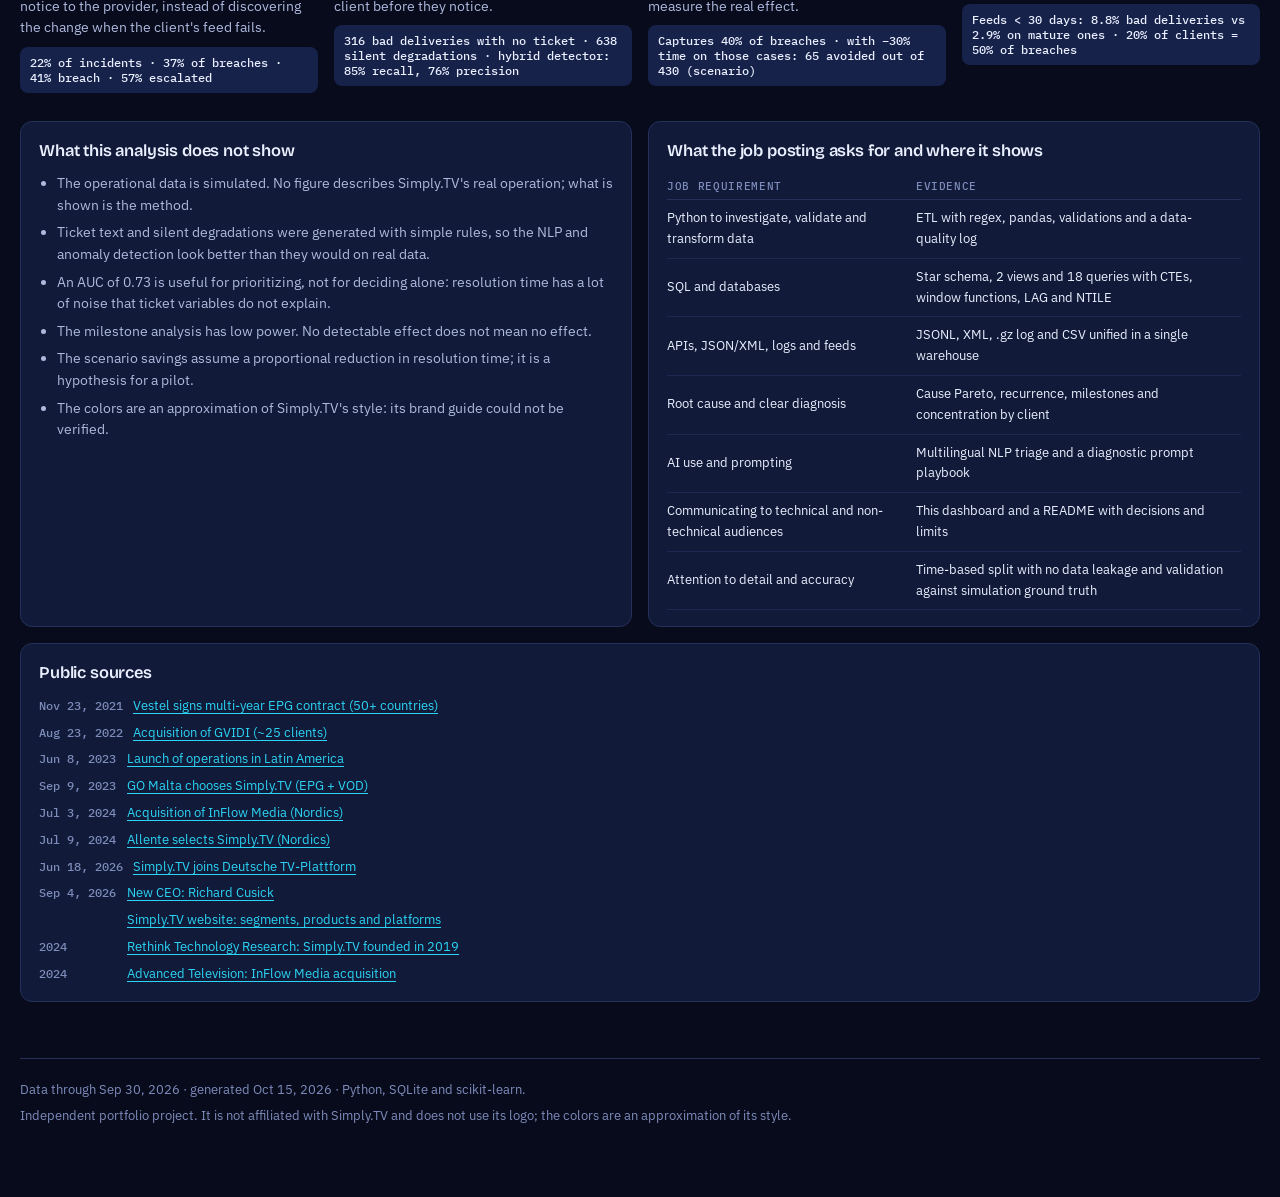
==== commit 085553cf: "Model robustness: bootstrap CI, rolling-origin validation, calibration, cost-based threshold Co-Auth" ====
--- a/dashboard/index.html
+++ b/dashboard/index.html
@@ -658,6 +658,11 @@
         <p class="sub">Gradient-boosting regression on the log of hours. Compared with the historical median by severity and tier.</p>
         <div class="stats" id="eta"></div>
       </div>
+      <div class="card s12">
+        <h3>How far can you trust this model?</h3>
+        <p class="sub">Four checks beyond a single test score: is the lift real, does it hold over time, are the probabilities calibrated, and does acting on them pay off?</p>
+        <div id="rob"></div>
+      </div>
       <div class="card s6">
         <h3>Automatic root-cause triage</h3>
         <p class="sub">TF-IDF + logistic regression on the ticket's free text in English, Spanish and Portuguese. Fills in the categories that arrived empty.</p>
@@ -780,7 +785,7 @@
 <div class="pbar" id="pbar" hidden><button type="button" id="pPrev" aria-label="Previous section">←</button><div class="pdots" id="pDots"></div><button type="button" id="pNext" aria-label="Next section">→</button><button type="button" id="pExit" class="pexit">Exit (Esc)</button></div>
 
 <script>
-const DATA = {"lab":{"qa":[{"title":"Ownership and the role","items":[{"n":1,"q":"Tell me about yourself and why this role.","a":"*Tests:* fit, clarity. *Answer:* Link your background to hands-on data troubleshooting: you like finding why something is wrong and proving it with data. *Project:* \"To prepare, I built an end-to-end simulation of Simply.TV's feed operations: ETL, SQL, models and a tool that investigates a feed and writes the escalation ticket.\""},{"n":2,"q":"Walk me through your project in 60 seconds.","a":"*Answer:* Problem → data → method → result → limit. *Project:* \"Why does a feed incident breach its SLA? I generated 5,485 incidents over 160,527 feed-days, cleaned them with a Python ETL into a SQL star schema, answered 18 questions in SQL, built models to predict risk, and a tool (`src/07_investigate.py`) that diagnoses a feed. 24.7% of incidents breach; schema drift is the most frequent cause. The data is synthetic.\""},{"n":3,"q":"What does \"ownership from investigation to resolution\" mean to you?","a":"*Answer:* You do not hand over a vague ticket; you reproduce, find the cause, fix what is yours, escalate the rest with evidence, tell the client, and document it. *Project:* the investigator's six steps (parse, baseline, detect, diagnose, decide, communicate) are exactly that flow."},{"n":4,"q":"This is \"not a traditional support role\". How do you work without a runbook?","a":"*Answer:* Form hypotheses, test each with data, rule out, document what you learn so it becomes the next runbook. *Project:* `diagnose()` ranks hypotheses with the evidence for each; the case files in `outputs/investigations/*.md` are the written trace."}]},{"title":"Root-cause analysis and troubleshooting","items":[{"n":5,"q":"A client says \"my EPG feed is wrong\". What do you do first?","a":"*Answer:* (1) Clarify the symptom and the time window, (2) check delivery status and volume against the feed's normal, (3) check schema/checksum, (4) check recent changes, (5) compare with other feeds of the same client or type to see if it is isolated. *Project:* `python src/07_investigate.py F-0062 --as-of 2026-08-29` shows schema v3.1 → v3.2 with a checksum MISMATCH on that day, so the first hypothesis is schema drift."},{"n":6,"q":"How do you tell a source outage from a mapping problem?","a":"*Answer:* Outage: nothing arrives (FAILED, 0 records) or arrives extremely late. Mapping: data arrives but incomplete. *Project:* in the log, FAILED deliveries have `records=0`; DEGRADED ones have completeness around 60-90%. In the investigator these map to the \"transport\" and \"content\" families. Honest limit: telemetry cannot separate mapping, artwork, schedule and duplicate-ID problems; for that I use the ticket text (NLP) or the payload."},{"n":7,"q":"How do you know a cause is the root cause and not a symptom?","a":"*Answer:* Ask \"why\" until you reach something you can change, and check that fixing it would remove the symptom; look for recurrence after the fix. *Project:* the recurrence query (`sql/analytics.sql`, `recurrence`) uses `LAG` to find the same cause on the same feed within 14 days; schema drift recurs about 15% of the time, which tells me patching one incident is not enough."},{"n":8,"q":"Give an example where the data surprised you.","a":"*Project:* New feeds are the riskiest: 8.8% of deliveries are bad in the first 30 days of a feed versus 2.9% after a year (`feed_age_effect`). Also, region matters: North America breaches 31.8% of its incidents versus 19.8% in DACH."},{"n":9,"q":"What would you check if a feed is \"OK\" but the client still complains?","a":"*Answer:* Silent failures: status OK does not guarantee correct content. *Project:* 316 of 5,411 FAILED/DEGRADED deliveries never produced an incident within 72 hours (`missed_failures`, an `EXISTS` anti-join), and the anomaly model found 638 silent bad days. That is why monitoring must not rely only on tickets."},{"n":10,"q":"How do you prioritize when three investigations land at once?","a":"*Answer:* Severity × client tier × time left on the SLA, then quick wins, and tell stakeholders what is waiting. *Project:* the SLA-risk model scores incidents; flagging the top 20% by risk captures 39.5% of all breaches (precision 52.8% vs a 26.7% base rate), so I would review those first."}]},{"title":"Python","items":[{"n":11,"q":"How have you used Python to troubleshoot a data process?","a":"*Project:* `read_feed_log()` streams a gzipped log of 162,958 lines and keeps only one feed's window; `parse_line()` uses a regex with named groups and returns `None` for junk. 1,580 heartbeat lines and 322 malformed lines are skipped, not crashed on."},{"n":12,"q":"How do you handle messy or inconsistent input?","a":"*Answer:* Never trust the format; normalize, log every fix, count rejects. *Project:* `02_etl.py` parses four date formats (`dd/mm/yyyy` day-first, ISO, epoch, text), maps severities (\"p2\", 3, \"P2\") to one scale, and removed 529 duplicate log lines and 96 duplicate tickets. Every step writes to the `dq_log` table."},{"n":13,"q":"How do you make sure your script is correct?","a":"*Project:* `tests/test_investigate.py` has 7 unit tests (junk lines return `None`, zero `expected` does not divide by zero, schema change is ranked first, failed deliveries go to Operations, healthy feed means \"No action\"). Run `python tests/test_investigate.py`."},{"n":14,"q":"How do you automate a repetitive task?","a":"*Project:* `run_all.sh` rebuilds everything (generate, ETL, SQL, NLP, models, dashboard) with one command, and `07_investigate.py --top 4` writes four case files at once."},{"n":15,"q":"A script is slow on a large file. What do you do?","a":"*Answer:* Stream instead of loading, filter early, profile before optimizing. *Project:* the log is read line by line from `.gz`, and a cheap `if feed_id not in line` check skips most lines before the regex runs."},{"n":16,"q":"pandas vs plain Python?","a":"*Answer:* pandas for tabular transforms and joins; plain Python or generators for streaming and parsing. *Project:* the ETL uses pandas; the log reader uses a generator over the file."}]},{"title":"SQL and databases","items":[{"n":17,"q":"Explain a query you are proud of.","a":"*Project:* `missed_failures`: deliveries with status ≠ OK that have no incident for the same feed within 3 days, using `EXISTS` (anti-join). Result: 292 DEGRADED and 24 FAILED deliveries went unnoticed."},{"n":18,"q":"When do you use window functions?","a":"*Answer:* Comparing a row with its neighbors or ranking inside a group without collapsing rows. *Project:* `LAG(opened_at) OVER (PARTITION BY feed_id, category ORDER BY opened_at)` to flag recurring failures; `NTILE` for risk deciles."},{"n":19,"q":"CTE vs subquery?","a":"*Answer:* CTEs for readability and reuse; same result, clearer to debug. *Project:* `event_impact` builds before/after windows, regional scope and feed-days as separate CTEs, then joins them."},{"n":20,"q":"How do you keep a metric consistent across many queries?","a":"*Answer:* One definition in one place. *Project:* the view `v_incident` defines \"SLA breach\" once; all 18 queries and the models use it, so the 24.7% (1,337 of 5,404 resolved incidents) is the same everywhere."},{"n":21,"q":"Why a star schema?","a":"*Answer:* Facts (deliveries, incidents) joined to small dimensions (client, feed, SLA, event) make analytical queries simple and fast. *Project:* `fact_delivery` (160,527 rows), `fact_incident` (5,485) and `dim_*` tables in `sql/schema.sql`."},{"n":22,"q":"How do you validate a query result?","a":"*Answer:* Reconcile totals, spot-check by hand, compare two independent computations. *Project:* I checked that the dashboard's filtered export (DACH + Silver = 70 incidents) matches the SQL count."}]},{"title":"Data structures, formats and data flow","items":[{"n":23,"q":"How does data move through your project?","a":"*Project:* raw (gz log, JSONL tickets, CSV catalogs, XML milestones) → ETL clean → SQLite star schema → SQL results and models → JSON → self-contained HTML dashboard. Each arrow is a script."},{"n":24,"q":"How do you work with JSON, XML and logs?","a":"*Project:* tickets are JSON Lines with mixed formats; milestones come from XML (`xml.etree`) with a source URL; the log is parsed with a regex. Same goal in all three: a typed, validated row."},{"n":25,"q":"What is schema drift and how do you detect it?","a":"*Answer:* The structure or version of delivered data changes without downstream mapping being updated. Detect by comparing the schema version, field set and checksum against the feed's baseline. *Project:* 777 deliveries moved to `v3.2` with `checksum=MISMATCH`; schema drift is the top cause (1,221 incidents, 22%) and has the highest breach rate (40.6%)."},{"n":26,"q":"How would you work with an API instead of a log?","a":"*Answer:* Authenticate, paginate, handle rate limits and retries, validate the response against an expected schema, and log failures. *Honest note:* my project reads files, not a live API; the same validation logic (`parse_line` + checks) applies to JSON responses."},{"n":27,"q":"What is idempotency and why does it matter in pipelines?","a":"*Answer:* Running a step twice gives the same result, so you can safely re-run after a failure. *Project:* the ETL rebuilds tables from raw each run and removes duplicates (529 lines, 96 tickets), so re-running never doubles data."}]},{"title":"AI tools, prompting and models","items":[{"n":28,"q":"How do you use AI tools in your workflow?","a":"*Answer:* As an assistant to speed up and challenge my work, never as the final authority: I verify outputs against data. *Project:* `docs/prompt_playbook.md` documents the prompts I used (context, task, constraints, output format) and what I checked afterwards."},{"n":29,"q":"Give an example of a good prompt.","a":"*Answer:* Role + context + data shape + exact task + output format + \"ask me if unclear\". *Example:* \"I have a gzipped log with lines like `... feed=F-0062 status=DEGRADED records=41017 expected=61105 schema=v3.2 checksum=MISMATCH` and junk heartbeat lines. Write a Python function that parses valid lines into a dict and returns `None` otherwise; include unit tests.\""},{"n":30,"q":"How do you avoid trusting a wrong AI answer?","a":"*Answer:* Reproduce on a small sample, write a test, compare with an independent calculation. *Project:* when I validated my investigator, the first version read well on the cases I looked at but scored only 17% (exact cause) on 60 incidents; I redesigned it to report a family of causes and measured 53% vs a 45% baseline. Testing changed the design."},{"n":31,"q":"How does your ticket classifier work and how good is it?","a":"*Project:* TF-IDF (1-2 grams) + logistic regression with balanced classes, in English, Spanish and Portuguese. Hold-out accuracy 84.7%, macro F1 0.835. Predictions above a 0.45 confidence threshold are 95.8% accurate, and low-confidence ones are left \"unclassified\" (71 tickets) instead of forced."},{"n":32,"q":"How did you avoid data leakage in the risk model?","a":"*Project:* I excluded `escalated`, `team`, `first_response_min` and resolution time because they are only known after the incident, and used a time split (train before 2026-01-01, test after), not a random split."},{"n":33,"q":"How do you evaluate against a baseline?","a":"*Project:* The SLA-risk model (logistic regression) reaches AUC 0.726 vs 0.690 for a historical-rate baseline: a modest but real lift. Random Forest and Gradient Boosting scored lower (0.708, 0.706), so I kept the simpler, explainable model. For the 13-week forecast, Ridge (MAE 4.5) beat a naive forecast (5.8) and a 4-week mean (4.8)."},{"n":34,"q":"How do you explain a model to a non-technical person?","a":"*Project:* \"Out of 100 incidents, if we review the 20 the model ranks riskiest first, we catch about 40% of all breaches, versus 20% if we picked at random.\" Top drivers: root cause category, client tier and night-time opening."}]},{"title":"Communication and clients","items":[{"n":35,"q":"How do you explain a technical issue to a client?","a":"*Answer:* What happened in one sentence, impact on them, what we are doing, when the next update comes; no jargon, no blame. *Project:* the tool writes: \"Our data provider did not send the expected files. We are already working on the fix... we will send one more update.\" The technical ticket for Development is a separate, detailed document."},{"n":36,"q":"How do you write an escalation to Development?","a":"*Answer:* Symptom, window, evidence, hypotheses ranked, what you already checked, and a clear ask. *Project:* the ticket template in `07_investigate.py` has exactly those sections (Evidence, Hypotheses, What the analyst already checked, Ask)."},{"n":37,"q":"A client is upset about a repeated failure. What do you do?","a":"*Answer:* Acknowledge, give facts, show you understand the pattern, commit to a prevention step. *Project:* the recurrence query tells me whether it is a pattern (same cause on the same feed within 14 days), so I can say \"this is the second schema change on your feed this month; we will validate schema versions before delivery\"."},{"n":38,"q":"How do you work with Development, Operations and Streaming?","a":"*Answer:* Route by ownership with evidence. *Project:* in the investigator, schema and content problems go to Development, transport problems (outage, endpoint) go to Operations."}]},{"title":"Organization, accuracy and mindset","items":[{"n":39,"q":"How do you manage multiple investigations and changing priorities?","a":"*Answer:* A visible list with severity, SLA clock and next action; re-rank when something new arrives; communicate trade-offs. *Project:* the risk ranking plus the 13-week forecast (expected incident volume) help plan workload."},{"n":40,"q":"How do you ensure data accuracy?","a":"*Project:* single SLA definition, `dq_log` for every cleaning step (322 malformed lines rejected, 96 duplicate tickets removed), unit tests, and validation of models against ground truth. I also state limits openly, e.g. the investigator's 74% precision / 49% recall on schema changes."},{"n":41,"q":"Tell me about a mistake or a failed approach.","a":"*Project:* My first investigator ranked specific causes and was right only 17% of the time. Measuring it against known causes showed delivery telemetry cannot separate mapping from artwork or schedule problems. I changed it to name a family with candidates and left the final call to ticket text, which is more honest and more useful."},{"n":42,"q":"How do you learn an unfamiliar system quickly?","a":"*Answer:* Map inputs/outputs, read real examples, build a small tool, ask targeted questions. *Project:* I learned the EPG/VOD/Sports/Artwork product lines from public information and encoded them in the feed types and milestones."},{"n":43,"q":"How do you handle a fast-paced environment?","a":"*Answer:* Automate the repeatable, document the recurring, keep a short feedback loop. *Project:* one command rebuilds the whole pipeline and the dashboard."},{"n":44,"q":"Where would you take this next at Simply.TV?","a":"*Answer:* Connect to real telemetry and APIs, add alerts for silent failures, schema validation before delivery, and feed the case files into a searchable knowledge base. Always with a pilot and a measured baseline first."}]},{"title":"Quick answers to hard follow-ups","items":[{"n":0,"q":"Is this real data?","a":"No. It is simulated and anchored on public milestones, because Simply.TV's operational logs are not public. The value is the method; I would re-validate everything on real data."},{"n":0,"q":"Why logistic regression?","a":"It won on the time-split test (AUC 0.726), it is explainable, and it is easy to monitor."},{"n":0,"q":"What would you do differently?","a":"Use real labels for root causes, add payload-level checks (field-level diffs) so the investigator can separate content problems, and add alerting."},{"n":0,"q":"What are you weakest at?","a":"Production APIs/streaming infrastructure at scale; I have worked with files and SQL, and I learn systems by building small tools like this one."}]}],"sql":[{"name":"recurrence","code":"-- Recurrence: same feed + same cause within 14 days (LAG)\nWITH s AS (\n    SELECT category, opened_at,\n           LAG(opened_at) OVER (PARTITION BY feed_id, category ORDER BY opened_at) AS prev\n    FROM v_incident\n)\nSELECT category, COUNT(*) AS incidents,\n       SUM(CASE WHEN prev IS NOT NULL AND julianday(opened_at) - julianday(prev) <= 14 THEN 1 ELSE 0 END) AS recurring,\n       ROUND(100.0 * SUM(CASE WHEN prev IS NOT NULL AND julianday(opened_at) - julianday(prev) <= 14 THEN 1 ELSE 0 END)\n             / COUNT(*), 1) AS recurring_pct\nFROM s GROUP BY category ORDER BY recurring_pct DESC;","rows":[{"category":"schema_drift","incidents":1221,"recurring":185,"recurring_pct":15.2},{"category":"image_gap","incidents":612,"recurring":93,"recurring_pct":15.2},{"category":"stale_schedule","incidents":639,"recurring":87,"recurring_pct":13.6},{"category":"source_outage","incidents":826,"recurring":106,"recurring_pct":12.8},{"category":"duplicate_ids","incidents":526,"recurring":50,"recurring_pct":9.5},{"category":"mapping_error","incidents":749,"recurring":65,"recurring_pct":8.7},{"category":"delivery_endpoint","incidents":550,"recurring":32,"recurring_pct":5.8},{"category":"client_config","incidents":291,"recurring":9,"recurring_pct":3.1}],"title":"Recurring failures (window function LAG)","why":"Which causes keep coming back on the same feed within 14 days?"},{"name":"missed_failures","code":"-- FAILED/DEGRADED deliveries that never generated an incident within 72 h (anti-join with EXISTS)\nSELECT d.status,\n       COUNT(*) AS bad_deliveries,\n       SUM(CASE WHEN EXISTS (\n               SELECT 1 FROM fact_incident i\n               WHERE i.feed_id = d.feed_id AND i.opened_at >= d.delivery_ts\n                 AND julianday(i.opened_at) - julianday(d.delivery_ts) <= 3) THEN 0 ELSE 1 END) AS no_incident\nFROM fact_delivery d WHERE d.status <> 'OK'\nGROUP BY d.status;","rows":[{"status":"DEGRADED","bad_deliveries":3823,"no_incident":292},{"status":"FAILED","bad_deliveries":1588,"no_incident":24}],"title":"Bad deliveries nobody noticed (EXISTS anti-join)","why":"Deliveries that FAILED or DEGRADED and never produced an incident: the silent failures."},{"name":"event_impact","code":"-- Incidents per 1,000 feed-days, 45 days before vs 45 days after each public milestone,\n-- only in the affected regions (CEO event = placebo: applies to all regions).\nWITH w AS (\n    SELECT event_id, name, event_date, 'before' AS side, date(event_date, '-45 day') AS d0, event_date AS d1 FROM dim_event\n    UNION ALL\n    SELECT event_id, name, event_date, 'after',  event_date, date(event_date, '+45 day') FROM dim_event\n),\nscope AS (\n    SELECT e.event_id, r.region FROM dim_event e JOIN (SELECT DISTINCT region FROM dim_client) r\n      ON e.region_scope = 'ALL'\n      OR EXISTS (SELECT 1 FROM dim_event_region x WHERE x.event_id = e.event_id AND x.region = r.region)\n),\nfd AS (\n    SELECT w.event_id, w.side, COUNT(*) AS feed_days\n    FROM w JOIN scope s ON s.event_id = w.event_id\n           JOIN v_delivery d ON d.region = s.region AND d.delivery_date >= w.d0 AND d.delivery_date < w.d1\n    GROUP BY w.event_id, w.side\n),\nic AS (\n    SELECT w.event_id, w.side, COUNT(*) AS incidents\n    FROM w JOIN scope s ON s.event_id = w.event_id\n           JOIN v_incident i ON i.region = s.region AND i.open_date >= w.d0 AND i.open_date < w.d1\n    GROUP BY w.event_id, w.side\n)\nSELECT e.event_id, e.event_date, e.name, e.kind, e.region_scope,\n       b.feed_days AS fd_before, a.feed_days AS fd_after,\n       COALESCE(ib.incidents, 0) AS inc_before, COALESCE(ia.incidents, 0) AS inc_after,\n       ROUND(1000.0 * COALESCE(ib.incidents, 0) / NULLIF(b.feed_days, 0), 2) AS rate_before,\n       ROUND(1000.0 * COALESCE(ia.incidents, 0) / NULLIF(a.feed_days, 0), 2) AS rate_after\nFROM dim_event e\nLEFT JOIN fd b  ON b.event_id  = e.event_id AND b.side  = 'before'\nLEFT JOIN fd a  ON a.event_id  = e.event_id AND a.side  = 'after'\nLEFT JOIN ic ib ON ib.event_id = e.event_id AND ib.side = 'before'\nLEFT JOIN ic ia ON ia.event_id = e.event_id AND ia.side = 'after'\nORDER BY e.event_date;","rows":[{"event_id":"E04","event_date":"2023-09-09","name":"GO Malta chooses Simply.TV (EPG + VOD)","kind":"customer","region_scope":"Other Europe","fd_before":990.0,"fd_after":990.0,"inc_before":34,"inc_after":28,"rate_before":34.34,"rate_after":28.28},{"event_id":"E05","event_date":"2024-07-03","name":"Acquisition of InFlow Media (Nordics)","kind":"acquisition","region_scope":"Nordics","fd_before":360.0,"fd_after":360.0,"inc_before":25,"inc_after":25,"rate_before":69.44,"rate_after":69.44},{"event_id":"E06","event_date":"2024-07-09","name":"Allente selects Simply.TV (Nordics)","kind":"customer","region_scope":"Nordics","fd_before":360.0,"fd_after":360.0,"inc_before":25,"inc_after":26,"rate_before":69.44,"rate_after":72.22},{"event_id":"E07","event_date":"2026-06-18","name":"Simply.TV joins Deutsche TV-Plattform","kind":"partnership","region_scope":"DACH","fd_before":315.0,"fd_after":315.0,"inc_before":12,"inc_after":18,"rate_before":38.1,"rate_after":57.14},{"event_id":"E08","event_date":"2026-09-04","name":"New CEO: Richard Cusick","kind":"corporate","region_scope":"ALL","fd_before":8384.0,"fd_after":5123.0,"inc_before":269,"inc_after":176,"rate_before":32.08,"rate_after":34.35}],"title":"Before / after a public milestone (CTEs)","why":"Incidents per 1,000 feed-days in the 45 days around each milestone, affected regions only."}],"py":[{"file":"src/07_investigate.py","title":"Tolerant log parser","why":"The raw delivery log mixes real lines with heartbeats, truncated lines and noise. One regex, no crash.","code":"LINE = re.compile(r\"^(?P<ts>\\d{4}-\\d\\d-\\d\\dT[\\d:]+Z)\\s+(?P<lvl>[A-Z]+)\\s+feed=(?P<feed>F-\\d+)\\s+client=(?P<client>C-\\d+)\\s+\"\n                  r\"status=(?P<status>\\w+)\\s+records=(?P<records>\\d+)\\s+expected=(?P<expected>\\d+)\\s+\"\n                  r\"latency_s=(?P<latency>\\d+)\\s+schema=(?P<schema>v[\\d.]+)\\s+checksum=(?P<checksum>\\w+)\")\n\ndef parse_line(line):\n    \"\"\"One log line -> dict, or None for junk (heartbeats, truncated lines, garbage).\"\"\"\n    m = LINE.match(line.strip())\n    if not m:\n        return None\n    d = m.groupdict()\n    for k in (\"records\", \"expected\", \"latency\"):\n        d[k] = int(d[k])\n    d[\"completeness\"] = round(d[\"records\"] / d[\"expected\"], 4) if d[\"expected\"] else 0.0\n    d[\"date\"] = d[\"ts\"][:10]\n    return d\n\ndef read_feed_log(feed_id, start, end):\n    \"\"\"Stream the gz log and keep only this feed inside [start, end]; also count unparseable lines.\"\"\"\n    rows, junk = [], 0\n    with gzip.open(LOG, \"rt\", encoding=\"utf-8\", errors=\"replace\") as fh:\n        for line in fh:\n            if feed_id not in line:\n                if line.strip() and \"feed=\" not in line:\n                    junk += 1\n                continue\n            d = parse_line(line)\n            if d is None:\n                junk += 1\n            elif start <= d[\"date\"] <= end:\n                rows.append(d)\n    return rows, junk","run":"python src/07_investigate.py F-0062 --as-of 2026-08-29"},{"file":"src/07_investigate.py","title":"Symptom detection against a baseline","why":"Compares the last days with the feed's own healthy history, not with a fixed threshold.","code":"def baseline(con, feed_id, before):\n    \"\"\"What 'normal' looks like for this feed: the 60 days before the window (SQL).\"\"\"\n    q = \"\"\"SELECT records_delivered, latency_s, completeness, schema_version\n           FROM fact_delivery WHERE feed_id = ? AND status = 'OK' AND delivery_date < ?\n           ORDER BY delivery_date DESC LIMIT 60\"\"\"\n    r = con.execute(q, (feed_id, before)).fetchall()\n    if not r:\n        return None\n    sv = st.mode([x[3] for x in r])\n    return dict(n=len(r), records=st.median(x[0] for x in r), latency=st.median(x[1] for x in r),\n                completeness=st.median(x[2] for x in r), schema=sv)\n\ndef detect(rows, base, start, end):\n    \"\"\"Symptoms found in the window, each with the evidence that supports it.\"\"\"\n    s = []\n    failed = [r for r in rows if r[\"status\"] == \"FAILED\"]\n    if failed:\n        s.append(dict(code=\"failed_deliveries\", n=len(failed), evidence=f\"{len(failed)} FAILED deliveries with 0 records on {', '.join(sorted({r['date'] for r in failed})[:4])}\"))\n    deg = [r for r in rows if r[\"status\"] == \"DEGRADED\"]\n    low = [r for r in deg if r[\"completeness\"] < 0.92]\n    if low:\n        w = min(r[\"completeness\"] for r in low)\n        s.append(dict(code=\"completeness_drop\", n=len(low), evidence=f\"{len(low)} deliveries below 92% completeness (worst {w:.0%}) vs a normal {base['completeness']:.0%}\" if base else f\"{len(low)} deliveries below 92% completeness\"))\n    if base:\n        slow = [r for r in rows if r[\"latency\"] > 10 * base[\"latency\"] and r[\"status\"] != \"FAILED\"]\n        if slow:\n            s.append(dict(code=\"latency_spike\", n=len(slow), evidence=f\"{len(slow)} deliveries over 10x the normal latency ({base['latency']:.0f}s); max {max(r['latency'] for r in slow)}s\"))\n        ch = [r for r in rows if r[\"schema\"] != base[\"schema\"]]\n        if ch:\n            s.append(dict(code=\"schema_change\", n=len(ch), evidence=f\"schema changed {base['schema']} -> {ch[0]['schema']} on {ch[0]['date']}\"))\n    bad = [r for r in rows if r[\"checksum\"] != \"ok\"]\n    if bad:\n        s.append(dict(code=\"checksum_mismatch\", n=len(bad), evidence=f\"{len(bad)} deliveries with checksum MISMATCH (payload differs from what was announced)\"))\n    d0, d1 = date.fromisoformat(start), date.fromisoformat(end)\n    seen = {r[\"date\"] for r in rows}\n    gaps = [(d0 + timedelta(i)).isoformat() for i in range((d1 - d0).days + 1) if (d0 + timedelta(i)).isoformat() not in seen]\n    if rows and len(gaps) >= 2:\n        s.append(dict(code=\"missing_days\", n=len(gaps), evidence=f\"no delivery logged on {len(gaps)} of {(d1 - d0).days + 1} days\"))\n    return s","run":"python src/07_investigate.py --top 4"},{"file":"src/07_investigate.py","title":"Root-cause ranking with evidence","why":"Every hypothesis carries the evidence that supports it, so the escalation is a diagnosis, not a guess.","code":"FAMILY = {\"schema_drift\": \"schema\", \"source_outage\": \"transport\", \"delivery_endpoint\": \"transport\",\n          \"mapping_error\": \"content\", \"image_gap\": \"content\", \"stale_schedule\": \"content\", \"duplicate_ids\": \"content\", \"client_config\": \"content\"}\n\nRULES = {\"schema_change\": (\"schema\", 3), \"checksum_mismatch\": (\"schema\", 2), \"failed_deliveries\": (\"transport\", 3),\n         \"latency_spike\": (\"transport\", 2), \"completeness_drop\": (\"content\", 2), \"missing_days\": (\"content\", 1)}\n\ndef diagnose(symptoms, feed_type):\n    fam = {}\n    for sy in symptoms:\n        f, w = RULES[sy[\"code\"]]\n        e = fam.setdefault(f, dict(family=f, score=0, evidence=[]))\n        e[\"score\"] += w * (2 if sy[\"n\"] >= 3 else 1)\n        e[\"evidence\"].append(sy[\"evidence\"])\n    ranked = []\n    for f, e in sorted(fam.items(), key=lambda x: -x[1][\"score\"]):\n        owner, why, cands = FAMILY_INFO[f]\n        cands = list(cands)\n        if f == \"content\" and FEED_HINT.get(feed_type) in cands:\n            cands.insert(0, cands.pop(cands.index(FEED_HINT[feed_type])))\n        ranked.append(dict(e, owner=owner, why=why, candidates=cands, cause=cands[0],\n                           confidence=\"high\" if e[\"score\"] >= 6 else \"medium\" if e[\"score\"] >= 3 else \"low\"))\n    return ranked","run":"python src/08_validate_investigator.py"},{"file":"src/02_etl.py","title":"Cleaning messy ticket JSON","why":"Dates, severities and teams arrive in many formats; the ETL normalizes them and logs every fix in dq_log.","code":"def parse_ts(v):\n    \"\"\"Four source formats. Documented rule: dd/mm/yyyy is DAY first.\"\"\"\n    if v is None or (isinstance(v, float) and pd.isna(v)):\n        return pd.NaT, \"null\"\n    if isinstance(v, (int, float)):\n        return pd.to_datetime(int(v), unit=\"s\"), \"epoch\"\n    s = str(v).strip()\n    if re.match(r\"^\\d{4}-\\d{2}-\\d{2}T\", s):\n        return pd.to_datetime(s, utc=True).tz_localize(None), \"iso\"\n    if re.match(r\"^\\d{2}/\\d{2}/\\d{4} \\d{2}:\\d{2}$\", s):\n        return pd.to_datetime(s, format=\"%d/%m/%Y %H:%M\"), \"dmy\"\n    try:\n        return pd.to_datetime(s, format=\"%b %d, %Y %I:%M %p\"), \"mon_text\"\n    except ValueError:\n        return pd.NaT, \"unparseable\"\n\ndef norm_cat(v):\n    if v is None or (isinstance(v, float) and pd.isna(v)):\n        return None\n    return CAT_KEYS.get(re.sub(r\"[^a-z]\", \"\", str(v).lower()))\n\ndef norm_sev(v):\n    s = str(v).strip().lower()\n    if s in SEV_WORDS:\n        return SEV_WORDS[s]\n    m = re.search(r\"([1-4])\", s)\n    return f\"P{m.group(1)}\" if m else None\n\ndef norm_team(v):\n    s = str(v).lower()\n    if s.startswith(\"dev\"):\n        return \"Development\"\n    if s.startswith(\"ops\") or s.startswith(\"operations\"):\n        return \"Operations\"\n    return \"Streaming\"","run":"python src/02_etl.py"}],"cases":[{"feed":"F-0007","client":"C-004","symptoms":[{"code":"failed_deliveries","n":2,"evidence":"2 FAILED deliveries with 0 records on 2026-08-28, 2026-08-29"},{"code":"latency_spike","n":1,"evidence":"1 deliveries over 10x the normal latency (284s); max 2891s"}],"ranked":[{"family":"transport","score":5,"evidence":["2 FAILED deliveries with 0 records on 2026-08-28, 2026-08-29","1 deliveries over 10x the normal latency (284s); max 2891s"],"owner":"Operations","why":"the data did not arrive or arrived extremely late: upstream source or delivery endpoint problem","candidates":["source_outage","delivery_endpoint"],"cause":"source_outage","confidence":"medium"}],"action":["Escalate to Operations","Root cause points to a system-side issue (transport); needs a fix outside the analyst's scope."],"ticket":"# Escalation: feed F-0007 (VOD_CATALOG) · client C-004\n\n**Window:** 2026-08-27 → 2026-09-09  |  **Decision:** Escalate to Operations\n\n**Diagnosis:** transport problem (medium confidence): the data did not arrive or arrived extremely late: upstream source or delivery endpoint problem. Candidate causes: `source_outage`, `delivery_endpoint`.\n\n## Evidence\n- 2 FAILED deliveries with 0 records on 2026-08-28, 2026-08-29\n- 1 deliveries over 10x the normal latency (284s); max 2891s\n\n## Hypotheses (ranked)\n1. transport: score 5, medium, owner Operations, candidates source_outage, delivery_endpoint\n\n## What the analyst already checked\n- Parsed the raw delivery log for F-0007 (14 lines, 1580 junk lines in the whole log skipped).\n- Compared against a baseline of 60 healthy deliveries (median 56204 records, 284s).\n- Past incidents on this feed: duplicate_ids x25, schema_drift x22, mapping_error x14, source_outage x11.\n\n## Ask\n- Root cause points to a system-side issue (transport); needs a fix outside the analyst's scope.\n- Please confirm the root cause and an ETA so the client can be updated.","client_message":"Hi, thanks for your patience. We investigated feed F-0007 between 2026-08-27 and 2026-09-09. In short, our data provider did not send the expected files. We are already working on the fix and will confirm as soon as it is deployed. Your data from other days is not affected, and we will send one more update with the result.","ctx":{"feed_type":"VOD_CATALOG","start":"2026-08-27","end":"2026-09-09","n_log":14,"junk":1580,"history":"duplicate_ids x25, schema_drift x22, mapping_error x14, source_outage x11"}},{"feed":"F-0110","client":"C-068","symptoms":[{"code":"schema_change","n":1,"evidence":"schema changed v3.1 -> v3.2 on 2026-09-10"},{"code":"checksum_mismatch","n":1,"evidence":"1 deliveries with checksum MISMATCH (payload differs from what was announced)"}],"ranked":[{"family":"schema","score":5,"evidence":["schema changed v3.1 -> v3.2 on 2026-09-10","1 deliveries with checksum MISMATCH (payload differs from what was announced)"],"owner":"Development","why":"the payload structure changed (new schema version / checksum mismatch) and the mapping was not updated","candidates":["schema_drift"],"cause":"schema_drift","confidence":"medium"}],"action":["Escalate to Development","Root cause points to a system-side issue (schema); needs a fix outside the analyst's scope."],"ticket":"# Escalation: feed F-0110 (VOD_CATALOG) · client C-068\n\n**Window:** 2026-08-28 → 2026-09-10  |  **Decision:** Escalate to Development\n\n**Diagnosis:** schema problem (medium confidence): the payload structure changed (new schema version / checksum mismatch) and the mapping was not updated. Candidate causes: `schema_drift`.\n\n## Evidence\n- schema changed v3.1 -> v3.2 on 2026-09-10\n- 1 deliveries with checksum MISMATCH (payload differs from what was announced)\n\n## Hypotheses (ranked)\n1. schema: score 5, medium, owner Development, candidates schema_drift\n\n## What the analyst already checked\n- Parsed the raw delivery log for F-0110 (14 lines, 1580 junk lines in the whole log skipped).\n- Compared against a baseline of 60 healthy deliveries (median 70410 records, 468s).\n- Past incidents on this feed: schema_drift x28, duplicate_ids x13, mapping_error x12, image_gap x12.\n\n## Ask\n- Root cause points to a system-side issue (schema); needs a fix outside the analyst's scope.\n- Please confirm the root cause and an ETA so the client can be updated.","client_message":"Hi, thanks for your patience. We investigated feed F-0110 between 2026-08-28 and 2026-09-10. In short, the structure of the data we receive changed, so part of it could not be processed correctly. We are already working on the fix and will confirm as soon as it is deployed. Your data from other days is not affected, and we will send one more update with the result.","ctx":{"feed_type":"VOD_CATALOG","start":"2026-08-28","end":"2026-09-10","n_log":14,"junk":1580,"history":"schema_drift x28, duplicate_ids x13, mapping_error x12, image_gap x12"}},{"feed":"F-0100","client":"C-062","symptoms":[{"code":"failed_deliveries","n":1,"evidence":"1 FAILED deliveries with 0 records on 2026-09-05"},{"code":"completeness_drop","n":2,"evidence":"2 deliveries below 92% completeness (worst 73%) vs a normal 102%"},{"code":"schema_change","n":1,"evidence":"schema changed v3.1 -> v3.2 on 2026-09-11"},{"code":"checksum_mismatch","n":1,"evidence":"1 deliveries with checksum MISMATCH (payload differs from what was announced)"}],"ranked":[{"family":"schema","score":5,"evidence":["schema changed v3.1 -> v3.2 on 2026-09-11","1 deliveries with checksum MISMATCH (payload differs from what was announced)"],"owner":"Development","why":"the payload structure changed (new schema version / checksum mismatch) and the mapping was not updated","candidates":["schema_drift"],"cause":"schema_drift","confidence":"medium"},{"family":"transport","score":3,"evidence":["1 FAILED deliveries with 0 records on 2026-09-05"],"owner":"Operations","why":"the data did not arrive or arrived extremely late: upstream source or delivery endpoint problem","candidates":["source_outage","delivery_endpoint"],"cause":"source_outage","confidence":"medium"},{"family":"content","score":2,"evidence":["2 deliveries below 92% completeness (worst 73%) vs a normal 102%"],"owner":"Development","why":"data arrived but incomplete: a mapping, artwork, schedule or ID problem inside the payload","candidates":["mapping_error","stale_schedule","image_gap","duplicate_ids","client_config"],"cause":"mapping_error","confidence":"low"}],"action":["Escalate to Development","Root cause points to a system-side issue (schema); needs a fix outside the analyst's scope."],"ticket":"# Escalation: feed F-0100 (VOD_CATALOG) · client C-062\n\n**Window:** 2026-08-29 → 2026-09-11  |  **Decision:** Escalate to Development\n\n**Diagnosis:** schema problem (medium confidence): the payload structure changed (new schema version / checksum mismatch) and the mapping was not updated. Candidate causes: `schema_drift`.\n\n## Evidence\n- 1 FAILED deliveries with 0 records on 2026-09-05\n- 2 deliveries below 92% completeness (worst 73%) vs a normal 102%\n- schema changed v3.1 -> v3.2 on 2026-09-11\n- 1 deliveries with checksum MISMATCH (payload differs from what was announced)\n\n## Hypotheses (ranked)\n1. schema: score 5, medium, owner Development, candidates schema_drift\n2. transport: score 3, medium, owner Operations, candidates source_outage, delivery_endpoint\n3. content: score 2, low, owner Development, candidates mapping_error, stale_schedule, image_gap\n\n## What the analyst already checked\n- Parsed the raw delivery log for F-0100 (14 lines, 1580 junk lines in the whole log skipped).\n- Compared against a baseline of 60 healthy deliveries (median 120647 records, 621s).\n- Past incidents on this feed: schema_drift x25, mapping_error x12, delivery_endpoint x10, source_outage x9.\n\n## Ask\n- Root cause points to a system-side issue (schema); needs a fix outside the analyst's scope.\n- Please confirm the root cause and an ETA so the client can be updated.","client_message":"Hi, thanks for your patience. We investigated feed F-0100 between 2026-08-29 and 2026-09-11. In short, the structure of the data we receive changed, so part of it could not be processed correctly. We are already working on the fix and will confirm as soon as it is deployed. Your data from other days is not affected, and we will send one more update with the result.","ctx":{"feed_type":"VOD_CATALOG","start":"2026-08-29","end":"2026-09-11","n_log":14,"junk":1580,"history":"schema_drift x25, mapping_error x12, delivery_endpoint x10, source_outage x9"}},{"feed":"F-0008","client":"C-004","symptoms":[{"code":"failed_deliveries","n":1,"evidence":"1 FAILED deliveries with 0 records on 2026-07-31"},{"code":"completeness_drop","n":1,"evidence":"1 deliveries below 92% completeness (worst 70%) vs a normal 100%"}],"ranked":[{"family":"transport","score":3,"evidence":["1 FAILED deliveries with 0 records on 2026-07-31"],"owner":"Operations","why":"the data did not arrive or arrived extremely late: upstream source or delivery endpoint problem","candidates":["source_outage","delivery_endpoint"],"cause":"source_outage","confidence":"medium"},{"family":"content","score":2,"evidence":["1 deliveries below 92% completeness (worst 70%) vs a normal 100%"],"owner":"Development","why":"data arrived but incomplete: a mapping, artwork, schedule or ID problem inside the payload","candidates":["stale_schedule","mapping_error","image_gap","duplicate_ids","client_config"],"cause":"stale_schedule","confidence":"low"}],"action":["Escalate to Operations","Root cause points to a system-side issue (transport); needs a fix outside the analyst's scope."],"ticket":"# Escalation: feed F-0008 (EPG_LINEAR) · client C-004\n\n**Window:** 2026-07-18 → 2026-07-31  |  **Decision:** Escalate to Operations\n\n**Diagnosis:** transport problem (medium confidence): the data did not arrive or arrived extremely late: upstream source or delivery endpoint problem. Candidate causes: `source_outage`, `delivery_endpoint`.\n\n## Evidence\n- 1 FAILED deliveries with 0 records on 2026-07-31\n- 1 deliveries below 92% completeness (worst 70%) vs a normal 100%\n\n## Hypotheses (ranked)\n1. transport: score 3, medium, owner Operations, candidates source_outage, delivery_endpoint\n2. content: score 2, low, owner Development, candidates stale_schedule, mapping_error, image_gap\n\n## What the analyst already checked\n- Parsed the raw delivery log for F-0008 (14 lines, 1580 junk lines in the whole log skipped).\n- Compared against a baseline of 60 healthy deliveries (median 14910 records, 226s).\n- Past incidents on this feed: stale_schedule x16, delivery_endpoint x16, mapping_error x15, schema_drift x10.\n\n## Ask\n- Root cause points to a system-side issue (transport); needs a fix outside the analyst's scope.\n- Please confirm the root cause and an ETA so the client can be updated.","client_message":"Hi, thanks for your patience. We investigated feed F-0008 between 2026-07-18 and 2026-07-31. In short, our data provider did not send the expected files. We are already working on the fix and will confirm as soon as it is deployed. Your data from other days is not affected, and we will send one more update with the result.","ctx":{"feed_type":"EPG_LINEAR","start":"2026-07-18","end":"2026-07-31","n_log":14,"junk":1580,"history":"stale_schedule x16, delivery_endpoint x16, mapping_error x15, schema_drift x10"}}],"eval":{"n":400,"detected":0.772,"symptomatic_share":0.772,"family_accuracy_when_symptomatic":0.531,"majority_family_baseline":0.453,"precision_by_family":{"schema":0.74,"transport":0.42,"content":0.56},"recall_by_family":{"schema":0.49,"transport":0.68,"content":0.46},"exact_cause_in_candidates":0.479,"by_category":{"client_config":{"n":21,"family_accuracy":0.19},"delivery_endpoint":{"n":41,"family_accuracy":0.68},"duplicate_ids":{"n":37,"family_accuracy":0.32},"image_gap":{"n":57,"family_accuracy":0.33},"mapping_error":{"n":48,"family_accuracy":0.31},"schema_drift":{"n":93,"family_accuracy":0.43},"source_outage":{"n":60,"family_accuracy":0.52},"stale_schedule":{"n":43,"family_accuracy":0.35}}},"dq":[{"step":"deliveries","metric":"log_lines_total","value":162958.0},{"step":"deliveries","metric":"log_lines_debug_skipped","value":1580.0},{"step":"deliveries","metric":"log_lines_malformed_rejected","value":322.0},{"step":"catalog","metric":"format_fixes_clients","value":3.0},{"step":"deliveries","metric":"duplicate_lines_removed","value":529.0},{"step":"deliveries","metric":"rows_loaded","value":160527.0},{"step":"incidents","metric":"raw_rows","value":5581.0},{"step":"incidents","metric":"duplicates_removed","value":96.0},{"step":"incidents","metric":"opened_format_iso","value":3901.0},{"step":"incidents","metric":"opened_format_dmy","value":843.0},{"step":"incidents","metric":"opened_format_mon_text","value":482.0},{"step":"incidents","metric":"opened_format_epoch","value":259.0},{"step":"incidents","metric":"category_missing_or_unknown","value":592.0},{"step":"incidents","metric":"client_id_recovered_from_feed","value":35.0},{"step":"incidents","metric":"negative_duration_flagged","value":69.0},{"step":"incidents","metric":"still_open_at_cutoff","value":12.0},{"step":"incidents","metric":"orphan_feed_rows_dropped","value":0.0},{"step":"incidents","metric":"rows_loaded","value":5485.0}],"alert":{"period_days":1218,"incidents":5485,"client_detected":851,"rules":[{"rule":"R1 status FAILED only","alerts":1588,"alerts_per_day":1.3,"precision":0.985,"alerts_followed_by_incident":1564},{"rule":"R2 FAILED or DEGRADED","alerts":5411,"alerts_per_day":4.4,"precision":0.942,"alerts_followed_by_incident":5095},{"rule":"R3 R2 + completeness<92% + schema change + checksum mismatch","alerts":6604,"alerts_per_day":5.4,"precision":0.787,"alerts_followed_by_incident":5197}],"note":"Precision = share of alerts followed by a real incident on the same feed within 72 h. Synthetic data."},"runbook":{"symptoms":{"schema_change":{"family":"schema","weight":3},"checksum_mismatch":{"family":"schema","weight":2},"failed_deliveries":{"family":"transport","weight":3},"latency_spike":{"family":"transport","weight":2},"completeness_drop":{"family":"content","weight":2},"missing_days":{"family":"content","weight":1}},"families":{"schema":{"owner":"Development","meaning":"the payload structure changed (new schema version / checksum mismatch) and the mapping was not updated","candidate_causes":["schema_drift"],"steps":["Compare the last two schema versions of the feed and list added/removed/renamed fields.","Check the checksum status of the affected deliveries.","Open a Development ticket with the diff; tell the client a fix is being prepared."]},"transport":{"owner":"Operations","meaning":"the data did not arrive or arrived extremely late: upstream source or delivery endpoint problem","candidate_causes":["source_outage","delivery_endpoint"],"steps":["Check whether other feeds from the same source also failed (source outage vs endpoint).","Re-trigger the delivery once; if it fails again, escalate to Operations.","Tell the client delivery is delayed and give the next checkpoint time."]},"content":{"owner":"Development","meaning":"data arrived but incomplete: a mapping, artwork, schedule or ID problem inside the payload","candidate_causes":["mapping_error","stale_schedule","image_gap","duplicate_ids","client_config"],"steps":["Measure which field is missing (artwork, schedule, IDs) using completeness by field.","If artwork: request assets from the client; if schedule: refresh the EPG source.","Escalate to Development only if the mapping itself is wrong."]}}}},"explorer":{"day0":"2023-06-01","dims":{"region":["Benelux","Brazil (LATAM-PT)","DACH","Iberia & LATAM-ES","Nordics","North America","Other Europe","Turkey / MEA / APAC"],"segment":["Broadcasters","Hospitality","Research","Streaming","TV Operators"],"tier":["Gold","Silver","Bronze"],"category":["client_config","delivery_endpoint","duplicate_ids","image_gap","mapping_error","schema_drift","source_outage","stale_schedule","unclassified"],"severity":["P1","P2","P3","P4"]},"months":["2023-06","2023-07","2023-08","2023-09","2023-10","2023-11","2023-12","2024-01","2024-02","2024-03","2024-04","2024-05","2024-06","2024-07","2024-08","2024-09","2024-10","2024-11","2024-12","2025-01","2025-02","2025-03","2025-04","2025-05","2025-06","2025-07","2025-08","2025-09","2025-10","2025-11","2025-12","2026-01","2026-02","2026-03","2026-04","2026-05","2026-06","2026-07","2026-08","2026-09"],"rows":[[0,0,3,2,4,1,0,0],[0,4,3,2,0,2,0,0],[0,0,3,2,8,1,0,0],[0,0,4,1,5,1,0,1],[0,6,4,1,5,3,0,1],[0,0,3,2,3,0,0,1],[0,6,1,0,1,0,0,1],[0,0,4,0,5,2,1,2],[0,0,3,0,5,2,1,2],[0,0,3,2,4,3,0,2],[0,0,0,2,1,3,0,2],[0,7,0,1,5,1,1,2],[0,4,3,2,1,3,0,3],[0,0,4,1,7,2,0,3],[0,0,3,1,3,2,0,3],[0,2,4,2,5,2,0,4],[0,4,3,2,2,3,1,4],[0,0,3,0,3,1,0,4],[0,0,4,0,6,2,1,4],[0,4,2,1,0,3,1,4],[0,6,4,1,5,2,1,4],[0,0,4,1,7,2,0,5],[0,0,0,2,1,0,0,5],[0,0,4,1,6,2,0,6],[0,0,3,2,4,2,0,6],[0,6,3,2,4,1,0,7],[0,6,4,2,6,3,1,8],[0,0,4,1,7,1,0,8],[0,0,4,0,4,1,0,8],[0,4,3,2,5,3,0,8],[0,4,2,1,4,1,1,8],[0,0,0,1,0,0,0,9],[0,6,4,0,2,2,0,10],[0,6,3,1,6,1,1,10],[0,0,4,0,6,2,0,10],[0,0,4,1,6,3,0,11],[0,0,3,2,3,3,1,11],[0,6,3,2,1,1,0,12],[0,0,1,0,4,1,1,12],[0,0,0,2,6,1,0,12],[0,0,3,2,0,2,0,12],[0,0,4,1,4,2,0,12],[0,6,3,1,5,2,0,12],[0,6,4,1,6,1,0,13],[0,7,3,2,1,3,0,13],[0,7,0,0,0,2,1,13],[0,0,4,0,0,2,0,13],[0,4,2,1,5,2,0,14],[0,6,3,2,1,0,0,16],[0,2,0,1,5,3,0,16],[0,4,3,2,5,1,0,16],[0,2,4,0,7,1,0,17],[0,6,4,1,6,3,1,18],[0,6,4,1,5,2,0,18],[0,0,3,2,6,2,0,18],[0,7,0,1,2,3,0,18],[0,4,2,1,6,1,0,20],[0,6,4,1,2,1,0,21],[0,6,4,1,6,0,1,21],[0,0,0,2,3,2,0,22],[0,7,0,1,5,1,0,23],[0,6,4,0,6,1,0,24],[0,0,0,2,6,2,0,24],[0,0,4,1,7,2,1,24],[0,0,4,2,3,3,0,25],[0,0,0,1,5,2,0,25],[0,0,1,0,5,2,0,25],[0,0,4,1,0,1,0,25],[0,0,0,2,3,3,0,26],[0,0,3,1,6,0,0,26],[0,0,3,0,7,1,1,26],[0,0,4,2,3,2,0,27],[0,6,3,1,5,3,1,27],[0,0,4,0,5,1,1,27],[0,7,0,0,5,2,0,27],[0,0,3,2,5,3,0,28],[0,0,4,0,5,1,1,28],[0,0,0,1,6,1,1,28],[0,6,0,2,4,2,0,29],[0,6,1,2,7,2,1,29],[0,0,3,1,5,2,0,29],[0,0,4,1,6,2,0,29],[1,0,4,1,7,1,1,30],[1,6,1,2,5,2,0,31],[1,2,4,0,7,2,0,32],[1,4,3,2,4,1,0,32],[1,0,4,0,5,3,0,32],[1,0,4,2,3,1,0,32],[1,2,4,0,6,1,1,32],[1,6,4,1,1,1,0,32],[1,4,3,2,5,3,0,33],[1,7,3,2,4,1,0,33],[1,0,1,1,1,3,0,34],[1,0,3,2,3,1,0,34],[1,0,4,1,3,0,0,34],[1,4,4,1,5,1,0,35],[1,7,3,2,6,1,0,36],[1,6,1,2,6,1,0,36],[1,0,4,1,1,0,0,36],[1,6,4,0,6,0,0,37],[1,7,0,1,4,3,0,37],[1,7,1,0,5,1,1,38],[1,6,4,1,5,3,0,39],[1,6,4,1,2,2,1,39],[1,2,4,0,5,2,0,39],[1,7,0,1,2,2,0,39],[1,0,3,0,2,2,0,39],[1,6,1,2,7,2,0,40],[1,7,0,1,1,1,0,40],[1,0,4,0,5,0,1,41],[1,0,3,0,5,2,0,41],[1,0,2,1,4,1,0,42],[1,6,4,1,2,2,0,43],[1,4,3,2,3,0,0,43],[1,4,3,2,5,2,0,43],[1,0,4,1,4,2,0,43],[1,6,4,0,0,2,0,44],[1,7,0,1,7,2,0,45],[1,0,3,2,4,2,0,46],[1,4,4,1,4,1,1,46],[1,4,3,2,2,2,0,46],[1,6,1,2,6,0,0,46],[1,4,3,2,5,2,0,46],[1,3,4,1,4,1,0,46],[1,2,0,1,0,2,0,46],[1,7,1,0,6,2,1,47],[1,0,4,1,4,1,0,48],[1,0,3,2,1,1,0,48],[1,7,0,1,4,3,1,49],[1,0,4,0,5,2,1,50],[1,3,4,1,2,2,0,50],[1,0,3,1,7,2,0,50],[1,0,4,2,2,2,1,50],[1,0,3,1,3,3,0,52],[1,6,4,1,5,3,0,53],[1,4,3,2,1,2,0,53],[1,0,0,1,2,3,0,54],[1,6,1,0,6,0,0,54],[1,6,3,1,2,2,0,54],[1,6,4,1,0,3,0,55],[1,6,3,1,7,3,0,55],[1,0,0,2,3,1,0,55],[1,7,1,0,7,3,0,55],[1,0,3,2,5,1,1,56],[1,0,4,1,2,2,1,56],[1,7,0,1,1,0,0,56],[1,0,3,0,3,1,0,56],[1,0,4,1,4,1,0,57],[1,0,0,2,0,2,0,57],[1,0,0,1,1,1,0,58],[1,0,1,0,4,1,0,58],[1,7,3,2,5,3,1,59],[1,6,0,2,6,1,0,59],[1,6,0,2,1,2,0,59],[1,0,4,1,2,2,0,59],[1,3,4,1,5,2,0,60],[2,0,3,2,5,1,0,61],[2,6,3,2,6,2,1,61],[2,0,3,2,3,0,0,61],[2,7,0,1,3,0,0,61],[2,6,0,2,7,1,0,62],[2,0,3,0,5,2,1,62],[2,2,4,0,7,1,0,63],[2,2,4,0,6,2,0,64],[2,0,3,2,3,2,0,64],[2,0,0,2,6,1,0,64],[2,4,3,2,3,0,0,64],[2,0,3,0,5,2,1,66],[2,6,4,0,1,2,0,67],[2,6,3,1,5,2,0,67],[2,3,4,1,6,0,0,67],[2,0,3,2,1,2,0,68],[2,6,3,2,5,1,1,69],[2,6,4,0,4,1,0,69],[2,0,3,2,5,1,0,69],[2,0,4,1,6,1,0,70],[2,6,4,1,2,2,0,71],[2,6,0,2,4,2,0,72],[2,6,4,1,1,1,1,73],[2,3,4,1,3,3,0,73],[2,6,1,2,6,3,0,74],[2,6,0,2,1,2,0,74],[2,0,0,1,0,2,0,74],[2,3,4,1,4,3,0,74],[2,0,4,2,1,0,0,74],[2,0,0,2,2,1,0,74],[2,6,1,2,4,3,0,75],[2,0,3,0,5,0,0,75],[2,2,4,2,6,2,0,76],[2,0,3,0,5,0,1,76],[2,0,0,2,6,3,0,76],[2,3,4,1,2,2,0,77],[2,0,3,2,2,2,1,77],[2,0,4,0,3,3,0,77],[2,0,3,2,2,2,0,78],[2,4,3,2,5,2,1,78],[2,6,4,1,4,3,0,79],[2,0,3,2,5,2,1,79],[2,7,0,1,4,2,0,79],[2,0,3,2,6,1,0,80],[2,6,4,1,4,1,0,80],[2,7,0,1,4,1,0,80],[2,2,4,2,5,2,0,81],[2,6,4,1,6,1,0,81],[2,3,4,1,7,3,1,81],[2,0,3,2,5,3,1,82],[2,0,0,1,7,1,0,82],[2,0,4,1,6,2,0,82],[2,0,3,2,5,3,0,83],[2,0,4,1,3,2,0,83],[2,6,4,1,1,2,0,83],[2,7,1,0,4,2,1,83],[2,0,4,1,5,3,1,84],[2,6,4,1,6,2,0,84],[2,0,4,1,7,3,1,84],[2,6,4,1,6,2,0,84],[2,0,3,1,6,1,0,84],[2,7,1,0,5,1,1,84],[2,6,1,2,5,2,0,86],[2,6,3,2,3,1,0,86],[2,0,3,2,1,2,0,86],[2,2,4,0,7,2,0,87],[2,0,4,1,7,0,0,87],[2,6,3,2,3,1,0,87],[2,0,4,1,5,2,0,87],[2,6,4,2,2,3,0,87],[2,6,4,1,2,1,0,88],[2,7,1,0,4,1,0,88],[2,0,1,1,1,1,0,88],[2,6,4,2,4,0,0,88],[2,3,4,1,2,1,0,88],[2,7,0,1,6,1,0,88],[2,0,3,0,3,0,0,88],[2,7,0,0,1,1,0,88],[2,6,0,2,2,2,1,88],[2,2,4,0,5,1,1,90],[2,7,0,1,6,2,1,90],[2,2,0,1,7,2,0,90],[2,6,3,2,4,3,0,91],[2,6,4,1,4,3,0,91],[2,3,4,1,7,2,0,91],[2,3,4,1,0,0,0,91],[2,0,0,2,4,3,0,91],[3,6,3,1,2,1,0,92],[3,0,3,2,3,0,0,92],[3,4,4,0,6,1,1,93],[3,3,4,1,8,2,0,93],[3,0,3,2,5,1,1,93],[3,0,0,1,7,2,0,93],[3,0,4,1,7,2,0,93],[3,0,4,1,6,0,0,94],[3,4,4,0,5,2,0,95],[3,3,4,1,1,0,0,95],[3,7,3,2,5,2,0,95],[3,2,4,0,7,0,0,95],[3,6,3,1,5,2,0,95],[3,6,1,0,7,0,0,96],[3,0,1,0,6,1,0,97],[3,0,4,0,5,0,0,98],[3,7,0,1,2,0,0,98],[3,0,0,2,5,2,0,99],[3,0,4,1,6,2,0,99],[3,4,3,2,2,1,0,99],[3,4,4,1,1,3,0,99],[3,2,4,0,2,3,0,100],[3,0,3,0,3,2,1,100],[3,4,4,0,4,1,1,100],[3,0,3,2,3,1,0,101],[3,3,4,1,1,3,0,102],[3,0,0,1,1,2,0,102],[3,6,4,1,5,2,1,102],[3,7,0,1,4,0,0,102],[3,6,3,1,6,0,0,103],[3,6,3,2,6,2,0,104],[3,6,3,1,6,2,0,104],[3,0,3,0,5,1,0,104],[3,6,4,1,5,3,1,105],[3,6,3,1,0,2,1,105],[3,7,0,1,3,2,0,105],[3,0,0,2,5,2,0,106],[3,0,3,2,5,2,0,106],[3,3,4,1,4,3,0,106],[3,0,2,1,5,1,0,106],[3,6,4,1,5,1,0,107],[3,3,4,1,6,2,1,107],[3,0,3,2,5,2,1,107],[3,0,0,2,1,1,0,109],[3,7,1,0,4,1,0,109],[3,3,4,1,1,1,0,110],[3,0,0,1,1,3,0,110],[3,4,2,1,1,2,0,110],[3,7,0,1,5,3,1,110],[3,0,4,0,7,1,0,111],[3,3,4,1,5,2,0,112],[3,0,0,2,1,2,2,112],[3,0,3,0,6,0,1,112],[3,6,1,0,7,1,2,113],[3,0,3,2,3,1,1,114],[3,0,3,2,1,2,0,114],[3,0,3,0,6,1,1,114],[3,6,3,1,3,2,0,115],[3,6,0,2,2,2,0,115],[3,2,4,2,4,2,0,116],[3,6,1,2,5,1,0,116],[3,0,0,1,7,2,0,116],[3,3,4,1,7,2,0,116],[3,4,4,1,1,2,0,116],[3,6,0,2,5,1,0,117],[3,4,3,2,5,2,0,117],[3,6,4,1,5,1,1,117],[3,6,0,2,7,3,0,117],[3,2,0,1,4,0,0,117],[3,6,0,2,4,1,1,118],[3,7,3,0,5,2,1,118],[3,0,3,0,2,3,1,119],[3,0,1,1,2,1,0,120],[3,4,2,1,4,3,0,120],[3,6,4,1,6,2,0,120],[3,0,4,1,4,1,0,120],[3,2,4,2,4,2,0,121],[3,3,4,1,2,3,0,121],[3,0,3,2,3,1,0,121],[3,4,2,1,5,2,0,121],[4,0,1,0,6,1,1,122],[4,3,4,1,5,3,0,123],[4,0,0,1,6,1,0,123],[4,0,3,0,3,1,1,123],[4,7,3,0,2,3,0,123],[4,6,4,1,1,1,0,123],[4,0,1,0,3,1,0,124],[4,6,3,2,3,1,0,125],[4,3,4,1,2,3,0,125],[4,4,4,0,1,0,0,125],[4,7,3,2,1,2,2,126],[4,3,4,1,6,2,1,126],[4,3,4,1,5,2,0,126],[4,7,0,1,0,0,0,127],[4,4,3,2,2,3,0,128],[4,3,4,1,1,0,0,129],[4,7,0,1,4,2,0,129],[4,4,4,1,6,2,0,130],[4,0,3,2,2,2,0,130],[4,6,1,0,5,0,0,130],[4,0,0,2,3,2,0,130],[4,0,3,2,3,1,0,131],[4,4,4,0,5,2,1,131],[4,0,1,1,5,1,1,131],[4,0,3,2,5,2,0,131],[4,4,2,1,5,3,1,131],[4,0,3,2,4,3,0,131],[4,3,4,1,7,1,1,132],[4,0,0,1,6,0,0,134],[4,6,1,2,5,2,0,135],[4,0,3,0,3,1,0,135],[4,0,3,2,1,2,0,135],[4,0,3,2,4,3,0,136],[4,6,0,2,6,0,0,137],[4,0,4,0,5,3,1,138],[4,0,4,0,5,1,0,138],[4,6,0,2,5,2,0,138],[4,2,4,0,5,0,1,138],[4,0,3,2,0,2,0,138],[4,3,4,1,8,3,0,139],[4,3,4,1,6,2,0,140],[4,4,4,0,1,2,0,140],[4,0,4,1,3,0,2,140],[4,0,3,2,8,2,0,140],[4,6,1,2,1,2,1,141],[4,6,0,2,6,2,0,141],[4,0,3,2,5,1,0,141],[4,6,3,1,2,3,0,141],[4,2,4,0,6,0,0,141],[4,3,4,1,6,1,0,142],[4,6,4,0,1,2,1,142],[4,3,4,1,2,2,1,142],[4,6,4,1,2,2,1,142],[4,3,4,1,6,3,1,143],[4,7,3,0,6,2,0,143],[4,4,4,0,6,1,0,144],[4,0,4,1,7,3,0,144],[4,6,0,2,6,0,0,144],[4,7,0,1,4,2,0,145],[4,7,0,1,3,3,0,145],[4,0,4,0,2,2,0,146],[4,7,3,2,6,3,0,146],[4,3,4,1,2,2,0,146],[4,0,4,2,5,1,0,146],[4,7,3,0,5,1,0,147],[4,7,3,0,3,0,0,148],[4,0,3,2,3,2,0,148],[4,0,3,0,5,1,1,148],[4,6,4,1,5,2,0,149],[4,7,3,2,4,3,1,150],[4,6,4,2,7,2,0,150],[4,6,4,1,5,2,0,150],[4,6,4,1,7,2,0,151],[4,3,4,1,4,3,0,151],[4,7,3,0,5,1,0,151],[4,6,3,2,1,1,0,152],[4,6,4,1,3,1,0,152],[4,0,3,2,7,2,0,152],[4,4,3,2,4,2,0,152],[5,6,3,1,4,1,0,153],[5,6,3,2,2,3,0,153],[5,4,3,2,5,2,1,154],[5,7,3,2,0,1,0,154],[5,6,4,1,7,1,0,155],[5,0,0,1,4,2,0,155],[5,7,0,0,3,3,0,155],[5,6,4,1,6,2,0,156],[5,3,4,1,5,2,1,156],[5,0,4,1,3,1,0,156],[5,0,4,2,2,2,1,156],[5,6,0,2,7,0,0,157],[5,0,4,1,3,3,1,157],[5,4,3,2,7,0,0,157],[5,0,4,1,4,2,1,157],[5,0,3,2,3,3,0,158],[5,3,4,1,4,1,1,159],[5,0,3,2,1,1,0,159],[5,3,4,1,1,0,0,159],[5,4,4,0,4,1,1,159],[5,6,3,2,5,3,0,160],[5,0,4,2,0,3,0,160],[5,3,4,1,0,2,0,160],[5,4,4,0,6,1,1,161],[5,0,4,2,2,3,0,162],[5,0,3,2,5,1,0,162],[5,2,0,1,5,2,0,162],[5,6,4,1,5,2,0,162],[5,3,4,1,7,2,0,163],[5,0,4,1,0,3,0,163],[5,0,3,0,3,0,0,163],[5,7,1,0,4,1,0,163],[5,0,4,0,5,2,1,164],[5,7,3,2,7,3,0,164],[5,0,0,1,5,1,0,164],[5,6,1,0,0,1,0,165],[5,6,1,2,5,2,0,165],[5,0,0,1,0,3,0,166],[5,0,4,2,4,2,0,166],[5,4,4,0,0,3,0,166],[5,0,0,2,3,2,0,166],[5,3,4,1,7,2,0,167],[5,0,0,2,6,3,0,167],[5,0,2,1,5,0,1,167],[5,0,3,1,3,2,0,167],[5,7,3,2,7,3,0,167],[5,4,2,1,5,0,0,167],[5,4,4,0,4,1,1,168],[5,0,3,2,3,2,0,168],[5,7,3,0,2,0,0,168],[5,7,3,0,1,1,1,168],[5,0,3,2,3,2,0,169],[5,7,0,0,5,3,0,169],[5,4,4,0,5,3,1,169],[5,2,4,0,6,2,0,169],[5,6,3,1,5,1,0,169],[5,3,4,1,4,1,1,170],[5,0,3,2,0,2,0,170],[5,6,4,1,7,3,0,171],[5,4,2,1,2,2,0,171],[5,0,0,1,5,1,0,172],[5,0,0,2,6,2,0,172],[5,0,4,1,7,2,0,172],[5,0,3,2,2,1,1,173],[5,3,4,1,6,1,0,173],[5,0,4,1,3,0,0,173],[5,6,3,2,3,1,0,173],[5,6,3,2,2,2,0,174],[5,7,3,2,5,0,1,174],[5,4,4,1,3,2,0,174],[5,4,4,1,5,1,1,174],[5,0,3,0,5,0,0,175],[5,0,0,2,5,1,1,175],[5,0,1,1,3,2,0,176],[5,2,4,0,6,2,1,176],[5,6,3,2,3,2,0,176],[5,7,3,2,1,1,1,177],[5,0,3,0,5,2,0,177],[5,2,0,1,4,1,0,177],[5,0,4,0,8,2,0,178],[5,2,0,1,8,2,0,178],[5,0,0,1,4,1,1,179],[5,7,3,2,7,2,0,179],[5,6,0,2,7,1,0,180],[5,7,3,2,5,0,0,180],[5,6,3,2,3,3,0,180],[5,6,4,1,6,1,0,181],[5,6,0,2,4,2,0,181],[5,7,3,0,3,1,0,181],[5,4,4,0,6,1,1,181],[5,0,2,1,7,1,1,181],[5,6,4,0,4,1,0,181],[6,7,3,2,4,3,0,183],[6,0,0,2,7,1,0,183],[6,0,2,1,2,0,0,183],[6,0,2,1,6,1,0,183],[6,6,4,1,6,0,0,183],[6,4,4,0,5,1,1,184],[6,0,3,2,2,3,1,184],[6,4,3,2,4,2,0,184],[6,0,4,1,7,2,0,186],[6,0,4,1,4,2,0,186],[6,7,1,0,1,0,0,186],[6,2,4,0,7,0,0,187],[6,0,3,0,5,1,1,187],[6,0,2,1,5,3,0,188],[6,7,3,0,5,1,1,188],[6,0,4,1,7,3,0,188],[6,6,4,1,5,1,0,188],[6,0,0,1,7,2,0,190],[6,0,3,0,5,2,1,190],[6,0,2,1,6,0,0,190],[6,0,4,1,3,2,0,190],[6,0,4,1,7,3,1,192],[6,7,1,0,3,2,0,193],[6,6,3,2,3,2,0,193],[6,3,4,1,4,2,0,193],[6,6,4,1,6,2,0,193],[6,4,4,1,1,1,0,193],[6,0,4,1,7,2,0,193],[6,6,1,2,4,2,0,194],[6,0,4,1,5,1,0,194],[6,0,0,1,4,2,0,194],[6,0,0,1,5,3,0,195],[6,6,4,1,5,1,0,195],[6,0,4,1,7,3,0,195],[6,7,3,2,7,2,0,195],[6,4,4,0,0,1,1,195],[6,0,0,1,4,0,0,196],[6,7,3,0,6,0,1,196],[6,6,4,1,0,2,0,197],[6,7,3,0,3,3,1,197],[6,4,3,2,2,1,0,197],[6,3,4,1,0,3,0,197],[6,7,3,0,4,0,0,197],[6,6,3,2,3,1,0,198],[6,0,0,2,5,2,1,199],[6,0,4,1,2,1,0,199],[6,6,4,1,1,3,0,200],[6,6,4,1,7,2,0,200],[6,7,3,2,6,2,0,200],[6,0,3,2,5,1,1,200],[6,0,1,1,5,2,0,201],[6,6,1,2,4,2,0,201],[6,7,0,1,1,3,0,201],[6,4,2,1,1,3,0,201],[6,7,0,1,2,1,0,202],[6,0,0,2,6,1,1,202],[6,6,4,1,0,2,0,203],[6,0,4,0,5,2,1,203],[6,6,4,1,6,2,1,203],[6,4,4,0,2,2,1,203],[6,0,4,2,0,0,0,203],[6,6,3,1,5,0,0,203],[6,6,3,2,5,2,0,204],[6,6,4,1,4,3,0,204],[6,6,0,2,7,2,0,205],[6,4,3,2,4,2,1,205],[6,0,3,2,5,2,1,206],[6,3,4,1,3,1,0,206],[6,3,4,1,6,1,0,207],[6,6,1,2,1,2,0,207],[6,6,3,2,4,2,1,207],[6,3,4,1,7,2,0,207],[6,0,3,2,6,1,0,207],[6,0,3,2,5,3,0,207],[6,0,3,2,6,1,0,208],[6,0,4,0,5,3,0,208],[6,7,0,1,7,0,0,208],[6,7,3,0,6,1,1,208],[6,0,4,2,4,2,0,208],[6,4,3,2,8,2,0,209],[6,6,4,1,2,2,0,209],[6,0,0,2,5,1,0,209],[6,4,3,2,1,0,0,209],[6,3,4,1,7,1,0,211],[6,6,3,2,6,2,0,211],[6,0,4,1,1,0,0,211],[6,0,3,2,6,2,0,212],[6,0,0,1,6,1,0,213],[7,6,1,2,7,0,0,214],[7,7,1,0,5,2,1,214],[7,7,0,1,1,1,0,214],[7,0,0,1,5,1,1,216],[7,6,1,2,4,2,0,216],[7,6,4,1,1,3,0,216],[7,7,0,1,5,2,0,216],[7,0,1,0,4,1,0,216],[7,4,3,2,7,1,0,216],[7,2,4,2,3,3,1,216],[7,0,0,2,4,3,0,217],[7,0,4,1,6,2,0,217],[7,7,3,2,7,2,0,217],[7,0,3,2,4,3,0,217],[7,6,4,1,5,3,2,218],[7,6,4,1,1,2,0,218],[7,0,0,2,5,2,1,218],[7,2,4,2,1,0,0,218],[7,0,4,1,3,2,0,218],[7,6,1,0,5,2,0,219],[7,0,4,2,5,2,0,219],[7,0,4,1,6,1,0,219],[7,7,0,1,3,2,0,221],[7,4,4,0,4,3,0,221],[7,6,3,2,4,3,0,221],[7,6,3,1,5,3,0,221],[7,7,3,0,2,0,1,221],[7,0,4,1,5,2,0,222],[7,4,4,0,5,3,0,222],[7,0,4,1,5,0,0,222],[7,3,4,1,3,1,1,222],[7,0,0,1,5,2,0,223],[7,6,3,2,0,3,1,223],[7,0,3,1,6,3,0,223],[7,7,3,0,6,1,1,223],[7,6,4,1,0,3,0,223],[7,6,3,2,3,1,0,224],[7,0,1,0,2,1,1,224],[7,0,0,2,2,2,0,224],[7,0,2,1,4,3,0,224],[7,7,3,2,3,2,0,225],[7,2,0,1,6,0,0,225],[7,0,4,0,6,0,0,226],[7,2,4,0,5,2,1,226],[7,4,3,2,1,2,0,226],[7,4,4,1,7,1,0,226],[7,0,3,0,6,3,0,226],[7,3,4,1,4,1,0,228],[7,0,3,2,5,2,1,228],[7,0,4,1,5,1,0,228],[7,0,0,1,5,2,1,228],[7,0,3,2,4,1,0,228],[7,6,4,1,5,1,0,229],[7,0,4,1,1,1,0,229],[7,0,4,1,7,2,2,229],[7,0,4,0,5,2,1,229],[7,0,3,2,6,3,0,229],[7,4,4,1,5,1,1,229],[7,2,0,1,3,3,0,229],[7,0,1,1,3,2,0,230],[7,6,3,1,4,3,0,230],[7,0,0,1,5,1,1,232],[7,0,4,1,3,2,0,232],[7,0,0,2,2,3,0,232],[7,0,0,1,7,1,0,233],[7,7,3,0,0,0,0,233],[7,6,4,1,3,3,0,233],[7,1,4,1,1,0,0,234],[7,3,4,1,5,2,0,235],[7,0,0,1,5,1,0,235],[7,0,0,1,6,2,0,235],[7,7,3,0,6,1,0,235],[7,4,4,1,4,1,0,236],[7,0,0,2,5,1,1,237],[7,6,3,2,5,3,0,237],[7,0,3,1,5,2,0,237],[7,0,1,0,4,0,0,237],[7,0,3,2,5,2,0,237],[7,2,4,0,1,1,0,238],[7,0,4,1,4,3,0,238],[7,3,4,1,2,2,0,238],[7,3,4,1,4,1,0,238],[7,4,4,1,7,1,1,239],[7,7,3,2,7,0,0,239],[7,6,1,0,7,1,0,239],[7,6,1,0,3,3,0,239],[7,6,4,2,7,1,0,240],[7,6,1,2,7,2,0,241],[7,6,4,0,5,3,1,242],[7,7,0,1,5,3,1,242],[7,0,0,1,8,3,0,243],[7,6,4,1,4,2,0,243],[7,0,4,1,7,3,0,243],[8,6,3,2,0,2,0,245],[8,0,3,2,2,1,0,245],[8,6,4,1,7,2,0,246],[8,4,4,0,5,2,0,246],[8,0,0,2,2,1,2,246],[8,3,4,1,4,2,0,246],[8,6,3,2,5,2,0,246],[8,0,4,1,6,2,0,247],[8,0,4,1,4,1,1,247],[8,3,4,1,5,2,1,248],[8,6,4,1,4,2,0,248],[8,0,4,1,6,2,1,248],[8,6,1,2,7,2,0,249],[8,2,4,0,6,2,0,249],[8,7,3,2,3,2,0,249],[8,4,3,2,3,2,0,249],[8,6,3,0,5,2,0,251],[8,4,4,0,2,2,0,251],[8,6,3,2,1,0,0,252],[8,6,4,1,6,0,0,252],[8,2,4,2,2,1,0,252],[8,0,2,1,4,2,0,253],[8,0,3,2,2,1,0,253],[8,0,0,1,5,2,0,253],[8,4,4,0,4,1,0,253],[8,6,3,0,6,1,0,254],[8,3,4,1,4,0,2,254],[8,0,4,2,2,0,0,254],[8,0,4,0,4,3,1,255],[8,7,0,1,3,2,0,255],[8,0,0,1,7,1,0,255],[8,0,0,2,5,2,0,256],[8,4,3,2,2,3,1,256],[8,7,3,2,2,2,0,256],[8,6,3,0,5,2,1,257],[8,7,2,2,1,0,0,258],[8,0,1,0,5,3,0,258],[8,0,3,2,3,2,0,258],[8,3,4,1,2,2,0,258],[8,0,4,1,1,3,0,259],[8,0,3,2,2,2,0,259],[8,0,1,0,1,1,0,259],[8,0,3,0,2,3,0,259],[8,0,2,1,5,0,1,259],[8,0,1,0,5,0,0,259],[8,0,4,1,4,2,0,259],[8,6,4,1,2,2,0,260],[8,6,3,0,0,1,0,260],[8,2,0,1,0,3,0,260],[8,4,4,0,1,2,0,260],[8,0,4,0,0,2,1,260],[8,3,4,1,7,3,0,261],[8,1,4,1,0,0,0,261],[8,0,3,2,3,2,0,262],[8,0,3,2,5,1,0,262],[8,3,4,1,5,2,0,263],[8,0,3,2,3,1,0,263],[8,6,1,0,8,1,0,263],[8,4,2,1,5,3,0,264],[8,6,4,1,4,2,0,264],[8,4,4,0,7,1,0,265],[8,7,2,2,5,2,0,265],[8,7,3,2,3,1,0,265],[8,6,4,1,5,1,1,265],[8,6,3,1,3,2,0,265],[8,6,3,0,6,0,1,266],[8,0,4,1,6,2,0,266],[8,7,3,0,4,3,1,266],[8,6,3,2,3,1,0,267],[8,7,0,1,7,2,0,267],[8,0,1,1,3,3,1,268],[8,2,4,2,0,1,0,268],[8,4,4,0,5,2,1,269],[8,0,3,2,3,1,1,269],[8,0,3,1,3,2,2,269],[8,0,4,1,3,3,0,269],[8,6,1,2,5,3,0,270],[8,3,4,1,5,2,0,270],[8,0,3,0,3,1,0,270],[8,0,2,1,6,1,0,270],[8,3,4,1,4,3,2,270],[8,6,3,0,4,2,0,271],[8,4,4,0,4,1,0,271],[8,2,4,2,4,1,0,271],[8,0,4,2,2,1,1,271],[8,7,2,2,4,3,0,271],[8,4,3,2,5,3,1,272],[8,0,4,1,5,2,1,272],[8,7,3,0,1,1,0,272],[8,4,4,1,7,3,0,272],[8,6,3,1,1,1,0,273],[9,4,3,2,5,2,0,274],[9,7,2,2,4,2,0,274],[9,6,4,1,3,2,0,274],[9,1,1,2,7,2,0,275],[9,0,2,1,4,1,0,275],[9,3,4,1,5,1,1,275],[9,0,2,1,5,3,0,276],[9,0,2,1,6,3,0,276],[9,1,4,1,1,1,0,277],[9,0,4,1,4,1,0,277],[9,0,0,1,1,0,0,277],[9,0,0,2,7,2,0,277],[9,6,3,2,7,1,0,277],[9,0,3,2,0,2,0,277],[9,3,4,1,2,1,0,278],[9,6,3,2,6,1,0,279],[9,7,3,2,7,1,0,279],[9,0,0,1,7,2,0,279],[9,6,4,0,1,3,0,280],[9,0,1,1,2,2,1,280],[9,3,4,1,8,3,0,280],[9,0,2,1,2,1,0,280],[9,0,3,2,7,3,2,281],[9,7,0,1,6,2,0,281],[9,6,4,1,7,1,0,282],[9,6,4,1,2,0,0,282],[9,0,4,1,3,1,0,282],[9,6,4,1,6,2,1,282],[9,7,3,0,3,2,0,283],[9,6,4,0,0,2,1,284],[9,7,3,2,4,0,0,284],[9,6,3,1,2,1,0,284],[9,0,4,1,2,1,1,284],[9,6,3,0,4,2,0,285],[9,3,1,1,7,1,0,285],[9,1,4,1,5,2,0,286],[9,0,3,2,2,3,0,286],[9,4,3,2,5,3,0,286],[9,2,0,1,4,2,0,286],[9,0,4,0,0,1,0,286],[9,6,4,1,4,3,0,287],[9,6,4,1,7,1,1,288],[9,7,0,1,0,0,0,288],[9,6,3,0,7,2,0,288],[9,0,3,0,5,1,0,289],[9,0,4,1,6,0,0,289],[9,6,3,2,5,3,0,289],[9,6,3,2,7,0,0,290],[9,3,4,1,1,2,0,290],[9,6,0,2,1,1,0,290],[9,0,2,1,6,3,0,290],[9,6,3,0,3,1,0,291],[9,6,0,2,1,2,0,291],[9,3,4,1,7,3,0,291],[9,6,0,2,1,1,0,292],[9,1,4,1,7,2,0,292],[9,3,4,1,1,1,0,293],[9,6,3,0,5,2,0,293],[9,4,2,1,4,3,0,293],[9,6,3,2,6,2,1,293],[9,4,3,2,4,3,0,293],[9,4,2,1,6,2,0,293],[9,4,3,2,3,2,0,293],[9,0,4,1,1,1,0,293],[9,6,3,1,6,2,0,294],[9,6,3,2,6,0,0,294],[9,3,4,1,5,1,0,295],[9,4,2,1,6,1,0,295],[9,0,3,2,1,2,0,296],[9,7,3,0,3,1,0,296],[9,3,3,0,5,3,1,297],[9,3,4,1,2,2,0,297],[9,6,4,1,1,0,0,297],[9,6,4,1,7,1,0,298],[9,6,3,0,7,3,1,298],[9,0,0,2,0,3,0,298],[9,6,3,2,7,2,0,299],[9,0,3,2,4,3,0,299],[9,0,3,1,4,1,0,301],[9,3,4,1,4,2,0,301],[9,0,3,2,4,2,0,301],[9,6,3,0,6,2,0,302],[9,0,1,0,2,1,0,302],[9,7,0,1,5,2,0,302],[9,1,4,1,2,2,1,303],[9,6,4,0,7,2,1,303],[9,6,0,2,3,1,0,303],[9,1,1,2,6,2,0,303],[9,7,2,2,2,2,0,304],[9,3,3,0,4,0,1,304],[9,6,0,2,7,1,0,304],[9,6,4,1,2,1,0,304],[9,0,0,2,1,2,0,304],[10,6,4,1,6,1,0,305],[10,0,2,1,5,1,1,305],[10,6,4,1,2,1,0,305],[10,0,4,0,7,2,0,305],[10,0,3,2,4,1,0,305],[10,7,0,1,2,0,0,305],[10,7,3,0,1,0,0,305],[10,1,4,1,6,1,0,306],[10,0,3,2,5,2,0,306],[10,6,3,2,5,1,0,306],[10,6,4,1,5,0,1,307],[10,6,3,1,5,2,0,307],[10,2,0,1,7,2,0,307],[10,3,4,1,4,1,1,307],[10,6,3,2,1,0,0,307],[10,7,2,2,5,2,0,308],[10,0,3,2,5,1,1,308],[10,0,4,1,5,1,1,308],[10,3,3,2,5,3,1,309],[10,2,4,2,2,3,1,309],[10,7,3,2,1,2,0,309],[10,0,4,0,5,1,0,309],[10,6,3,2,7,2,0,309],[10,1,4,1,5,3,1,310],[10,3,4,1,4,1,0,310],[10,6,1,2,5,0,0,310],[10,7,3,0,5,2,0,310],[10,6,3,2,6,1,0,311],[10,0,0,2,4,1,0,312],[10,6,3,1,0,2,0,312],[10,0,3,0,2,0,1,312],[10,7,3,0,6,1,0,312],[10,3,4,1,4,3,0,313],[10,3,3,0,6,2,0,313],[10,6,3,2,3,3,0,313],[10,4,4,0,3,0,0,313],[10,0,4,1,3,1,0,313],[10,3,1,1,5,1,0,314],[10,0,2,1,5,2,0,314],[10,1,1,2,6,1,0,314],[10,6,4,1,6,3,1,314],[10,6,3,2,5,3,0,314],[10,0,3,2,1,1,0,314],[10,0,4,2,1,0,0,314],[10,6,3,0,2,2,0,315],[10,6,3,2,6,1,1,315],[10,6,4,1,3,3,0,316],[10,2,4,0,4,2,0,316],[10,4,3,2,3,3,0,316],[10,2,0,1,7,1,0,316],[10,2,4,2,6,3,0,317],[10,6,3,0,1,1,1,317],[10,2,0,1,5,2,1,317],[10,0,4,2,3,0,0,317],[10,0,4,1,3,3,0,318],[10,6,3,0,5,2,1,319],[10,3,3,0,1,0,0,319],[10,0,3,2,8,0,0,319],[10,3,4,1,6,3,0,319],[10,4,2,1,4,1,0,319],[10,3,4,1,6,1,1,320],[10,6,3,0,6,2,0,320],[10,7,3,2,1,2,0,320],[10,4,3,2,6,1,0,320],[10,6,3,2,5,3,1,320],[10,0,4,2,3,2,0,320],[10,6,4,1,4,0,0,320],[10,2,0,1,5,1,1,320],[10,6,3,0,3,1,0,321],[10,0,4,2,3,2,0,321],[10,1,4,1,5,1,1,321],[10,0,4,2,5,0,1,321],[10,4,3,2,5,2,0,321],[10,1,1,2,6,0,0,321],[10,0,4,1,1,3,0,321],[10,0,0,2,6,2,1,321],[10,7,3,0,5,0,0,321],[10,0,0,1,6,3,0,322],[10,6,0,2,6,2,0,322],[10,0,1,0,1,2,0,322],[10,6,4,0,1,1,0,322],[10,1,1,2,4,2,0,322],[10,0,4,1,0,1,0,322],[10,0,4,0,4,1,1,322],[10,1,1,2,6,2,0,323],[10,4,3,2,6,3,0,323],[10,6,3,2,4,3,0,323],[10,0,4,0,1,3,0,323],[10,4,4,0,4,2,1,324],[10,0,4,1,0,2,1,324],[10,6,4,2,5,3,1,324],[10,1,4,1,1,0,0,325],[10,0,4,1,7,2,0,325],[10,0,3,2,5,2,0,326],[10,6,1,2,5,3,0,326],[10,0,0,1,5,3,0,326],[10,3,1,1,2,2,1,326],[10,2,0,1,6,1,0,326],[10,3,1,1,1,2,0,326],[10,1,1,2,7,2,0,327],[10,4,4,1,5,2,0,327],[10,6,1,0,7,1,0,327],[10,0,1,1,3,0,0,327],[10,2,0,1,4,1,0,327],[10,0,0,1,5,2,0,328],[10,6,1,2,7,1,0,328],[10,0,3,2,3,0,0,328],[10,0,4,1,5,0,0,328],[10,0,0,2,7,2,0,328],[10,0,3,2,2,2,1,328],[10,7,3,0,5,3,1,329],[10,3,4,1,7,1,0,329],[10,4,4,0,5,3,1,330],[10,0,4,1,2,2,0,330],[10,3,4,1,2,0,0,330],[10,6,4,1,5,3,1,331],[10,3,4,1,7,2,0,331],[10,6,3,1,7,3,0,331],[10,1,1,2,5,1,1,331],[10,6,1,2,6,2,0,332],[10,7,3,2,5,2,0,332],[10,6,3,2,0,3,0,332],[10,7,3,2,5,3,0,333],[10,0,3,0,5,1,1,333],[10,6,1,2,6,1,0,333],[10,0,2,1,6,0,1,333],[10,6,4,1,6,0,0,333],[10,7,0,1,3,3,0,334],[10,0,4,0,6,2,0,334],[10,6,3,1,2,0,0,334],[10,3,4,1,5,2,0,334],[11,1,1,2,6,3,1,335],[11,7,2,2,4,2,0,335],[11,6,3,0,2,0,0,335],[11,0,1,1,3,2,0,335],[11,3,3,0,5,0,1,336],[11,3,4,1,1,2,0,336],[11,7,1,0,3,1,1,336],[11,6,4,1,5,2,0,336],[11,6,3,2,7,1,0,337],[11,7,3,2,7,3,0,337],[11,6,1,0,7,0,0,337],[11,4,3,2,2,1,0,337],[11,7,2,2,2,1,1,337],[11,6,4,1,4,1,0,337],[11,6,1,2,1,1,0,338],[11,7,0,1,3,1,1,338],[11,0,4,1,3,3,0,338],[11,0,0,1,6,2,0,339],[11,6,1,0,6,0,0,339],[11,6,3,0,5,2,1,340],[11,0,1,1,5,0,0,340],[11,0,4,1,5,1,0,340],[11,7,0,0,7,1,1,340],[11,6,3,1,2,1,0,340],[11,6,3,0,4,3,1,340],[11,6,1,2,4,2,0,341],[11,0,1,1,5,1,0,341],[11,3,1,1,2,1,0,341],[11,0,4,1,4,3,0,342],[11,6,4,1,2,1,1,342],[11,0,4,0,7,1,0,342],[11,6,4,1,2,1,0,343],[11,4,3,2,5,2,0,343],[11,3,4,1,6,1,0,344],[11,1,1,2,7,3,0,345],[11,0,0,2,6,0,0,345],[11,6,3,2,7,1,0,345],[11,6,4,0,7,0,1,346],[11,3,4,1,4,2,1,346],[11,0,0,2,6,2,0,346],[11,4,4,0,1,1,0,346],[11,0,4,0,4,3,0,347],[11,1,1,2,5,2,0,347],[11,6,4,1,4,2,0,347],[11,0,4,1,1,2,0,347],[11,2,4,0,4,0,0,347],[11,6,1,0,4,1,1,347],[11,7,2,2,2,2,0,348],[11,2,4,2,1,2,0,348],[11,6,4,1,3,2,0,348],[11,3,3,0,2,1,1,348],[11,4,4,1,5,1,0,348],[11,0,0,2,7,2,0,348],[11,7,0,1,2,2,0,348],[11,6,3,2,5,1,1,348],[11,7,2,2,5,1,0,349],[11,6,4,0,1,0,0,349],[11,6,3,2,7,2,0,349],[11,2,4,0,7,2,1,350],[11,6,3,0,5,2,0,350],[11,6,4,0,6,3,1,350],[11,1,1,2,3,2,0,350],[11,6,1,2,5,2,1,350],[11,6,4,1,5,2,0,350],[11,0,3,2,3,3,0,350],[11,4,2,1,5,1,0,350],[11,2,0,1,7,1,0,350],[11,0,1,0,6,0,0,350],[11,4,4,0,6,1,1,350],[11,1,1,2,7,2,1,350],[11,2,4,0,7,2,0,350],[11,3,4,1,4,3,0,350],[11,6,3,0,2,0,0,351],[11,0,3,0,2,1,1,351],[11,4,4,0,5,1,0,351],[11,6,3,2,1,2,0,351],[11,0,0,1,4,1,0,351],[11,0,3,2,4,3,0,352],[11,1,1,2,6,0,0,352],[11,6,4,1,2,3,1,352],[11,2,4,2,4,1,0,353],[11,3,3,0,2,1,0,353],[11,6,3,2,0,1,0,353],[11,0,4,1,5,2,0,354],[11,6,3,2,3,3,1,354],[11,2,4,0,8,1,0,354],[11,6,3,0,2,2,0,355],[11,0,0,1,2,1,0,355],[11,3,1,1,4,1,1,355],[11,0,4,0,4,0,1,355],[11,0,1,1,6,0,0,355],[11,6,3,2,3,3,0,356],[11,7,0,1,6,3,0,356],[11,6,1,2,5,2,0,356],[11,4,4,1,4,3,0,357],[11,3,4,1,5,1,0,357],[11,6,1,2,1,1,0,357],[11,6,4,2,4,1,0,357],[11,6,3,2,1,2,0,357],[11,4,4,0,2,2,0,357],[11,4,4,0,7,1,0,358],[11,3,3,0,6,3,0,358],[11,6,3,2,3,2,0,358],[11,6,4,1,5,2,1,359],[11,6,4,1,6,1,1,359],[11,6,3,2,7,2,0,359],[11,7,2,2,4,3,0,359],[11,7,3,0,3,2,0,360],[11,0,4,1,3,1,0,360],[11,0,0,1,7,2,0,360],[11,2,4,0,7,1,0,361],[11,0,4,1,4,2,1,361],[11,6,3,2,7,1,0,361],[11,6,4,1,4,1,1,362],[11,6,3,2,5,3,1,362],[11,6,1,2,5,2,0,363],[11,3,3,0,5,1,1,363],[11,6,3,2,4,3,0,364],[11,7,3,2,4,2,0,364],[11,0,0,2,7,2,0,364],[11,3,3,0,5,0,1,365],[11,7,0,1,6,3,0,365],[11,0,3,0,3,2,0,365],[11,2,4,2,5,0,0,365],[11,4,4,0,2,0,1,365],[12,6,3,0,4,3,1,366],[12,1,1,2,7,2,0,366],[12,7,0,1,3,1,0,366],[12,4,4,0,4,1,0,366],[12,1,2,1,3,2,0,367],[12,6,3,1,5,3,1,367],[12,0,4,2,5,0,0,367],[12,0,3,2,3,1,0,367],[12,3,4,1,7,1,0,367],[12,3,1,1,5,2,0,368],[12,0,3,2,3,2,0,368],[12,4,3,2,4,2,1,369],[12,6,3,2,0,1,0,369],[12,0,3,0,5,2,1,369],[12,0,0,1,5,2,0,370],[12,6,4,1,7,1,0,370],[12,0,4,2,3,2,0,371],[12,0,4,1,3,1,0,371],[12,2,4,0,5,1,1,371],[12,0,2,1,1,1,0,371],[12,0,4,1,3,3,0,371],[12,0,3,0,3,0,0,371],[12,6,3,2,3,1,0,372],[12,1,2,1,0,1,0,372],[12,0,1,0,4,2,1,372],[12,6,3,2,4,3,0,372],[12,4,4,0,4,3,0,372],[12,4,3,2,0,1,0,372],[12,7,3,0,3,2,0,372],[12,4,4,1,4,2,1,372],[12,3,4,1,6,0,0,373],[12,6,3,2,5,2,1,373],[12,0,3,2,3,0,0,373],[12,6,3,2,0,1,0,373],[12,0,3,2,2,1,0,374],[12,4,3,2,5,3,0,374],[12,7,2,2,4,2,0,375],[12,6,3,0,5,2,1,375],[12,1,1,2,6,3,0,375],[12,0,4,2,2,2,0,375],[12,0,0,1,6,3,0,375],[12,6,0,2,4,1,0,375],[12,0,3,2,5,3,0,375],[12,6,4,1,2,2,0,375],[12,1,2,1,0,3,0,375],[12,0,0,1,5,1,0,376],[12,4,3,2,5,2,0,376],[12,1,2,1,5,1,0,376],[12,6,3,0,2,1,0,376],[12,1,4,1,4,1,0,377],[12,7,2,2,3,2,0,377],[12,0,4,1,1,3,0,377],[12,7,0,1,7,3,0,377],[12,3,4,1,3,2,0,377],[12,1,4,1,4,3,0,378],[12,6,0,2,6,1,0,378],[12,0,4,0,4,2,0,378],[12,4,3,2,4,1,0,379],[12,6,3,0,0,1,1,379],[12,4,4,0,2,2,1,379],[12,6,1,2,5,1,0,379],[12,0,3,1,5,2,1,379],[12,0,0,2,0,1,0,379],[12,6,4,1,3,3,0,379],[12,4,2,1,6,2,0,380],[12,4,4,0,7,0,0,380],[12,0,3,1,5,3,0,380],[12,6,4,1,6,2,1,381],[12,3,3,2,5,3,0,382],[12,3,4,1,6,1,0,382],[12,6,1,0,5,2,0,382],[12,2,0,1,5,2,0,382],[12,0,4,1,4,1,0,382],[12,3,4,1,7,2,0,382],[12,1,2,1,3,2,0,383],[12,6,3,1,2,2,0,383],[12,4,4,0,4,2,0,383],[12,7,0,1,5,1,0,383],[12,7,1,0,7,0,0,383],[12,1,1,2,1,1,0,383],[12,4,4,0,7,1,0,383],[12,6,3,2,4,1,0,384],[12,0,0,2,5,2,0,384],[12,4,3,2,5,0,0,385],[12,4,4,0,8,2,0,385],[12,2,0,1,7,0,0,385],[12,6,3,0,7,2,0,386],[12,1,1,2,7,2,0,386],[12,6,3,2,1,0,0,386],[12,7,3,2,5,2,0,387],[12,3,4,1,5,1,0,387],[12,6,3,2,5,1,1,387],[12,0,4,2,5,2,0,388],[12,4,3,2,5,2,0,388],[12,7,0,1,3,2,0,388],[12,3,3,0,3,2,0,389],[12,7,0,1,5,1,1,389],[12,3,4,1,7,1,0,389],[12,0,4,1,6,3,0,389],[12,7,0,1,3,3,0,389],[12,2,0,1,5,1,0,389],[12,6,1,2,7,2,0,390],[12,4,3,2,1,1,0,390],[12,6,4,1,8,2,0,390],[12,6,3,2,5,3,0,390],[12,7,0,1,6,2,1,390],[12,3,1,1,1,3,0,391],[12,6,3,2,8,1,2,391],[12,6,0,2,4,1,0,391],[12,0,2,1,6,1,0,391],[12,6,3,2,3,3,0,392],[12,6,3,2,3,3,0,392],[12,0,4,1,5,2,0,392],[12,4,4,1,5,3,0,392],[12,0,4,1,0,1,0,393],[12,1,2,1,3,2,2,395],[12,4,4,1,6,3,0,395],[13,6,4,1,0,2,0,396],[13,4,2,1,2,3,0,396],[13,6,4,1,5,1,0,396],[13,0,3,2,5,1,1,396],[13,7,3,2,4,2,1,396],[13,0,0,1,7,2,0,397],[13,7,3,0,6,2,0,397],[13,4,2,1,5,2,0,397],[13,6,3,2,3,1,0,397],[13,3,3,0,1,2,0,398],[13,7,3,2,6,2,0,399],[13,1,2,1,2,2,0,399],[13,0,3,2,3,1,0,399],[13,6,4,1,2,1,0,399],[13,4,3,2,2,2,0,400],[13,4,4,0,7,2,0,400],[13,6,1,2,6,0,0,400],[13,1,1,2,3,3,0,400],[13,0,4,1,2,1,0,401],[13,6,3,2,4,2,0,401],[13,4,3,2,4,3,0,401],[13,0,4,1,3,3,0,401],[13,0,4,1,7,2,0,402],[13,0,4,2,6,0,0,402],[13,1,2,1,0,3,0,402],[13,1,1,2,4,2,0,403],[13,6,3,2,1,0,0,403],[13,6,3,2,1,3,0,403],[13,0,3,2,3,0,0,403],[13,3,4,1,7,3,0,404],[13,6,3,0,5,1,0,404],[13,0,3,2,3,3,1,404],[13,7,0,1,7,1,0,405],[13,6,4,1,6,3,0,406],[13,6,3,2,4,3,0,406],[13,6,3,2,5,3,1,406],[13,3,4,1,3,3,0,406],[13,0,0,2,3,1,0,406],[13,0,0,1,4,2,0,406],[13,4,3,2,5,2,0,407],[13,6,4,1,5,2,1,407],[13,2,4,0,1,2,0,407],[13,4,3,2,3,2,0,407],[13,1,1,2,6,2,0,408],[13,4,3,2,6,1,0,408],[13,6,3,1,5,2,1,408],[13,3,4,1,3,2,0,409],[13,4,4,1,4,1,0,410],[13,4,3,2,1,1,0,410],[13,6,4,1,5,2,1,410],[13,6,1,2,6,1,0,410],[13,3,4,1,6,0,1,410],[13,1,4,1,2,2,0,410],[13,6,3,2,7,2,1,410],[13,0,3,2,4,1,0,410],[13,3,4,1,7,1,0,411],[13,3,4,1,7,3,0,411],[13,7,3,2,5,3,0,411],[13,3,4,1,7,2,0,411],[13,2,0,1,5,1,0,411],[13,3,4,1,2,3,1,412],[13,6,3,2,0,3,0,412],[13,6,3,2,1,1,0,412],[13,6,4,1,6,1,1,412],[13,6,3,0,3,3,0,413],[13,7,3,0,6,1,0,413],[13,4,4,1,1,1,0,413],[13,6,3,0,4,2,0,414],[13,4,3,2,5,2,0,414],[13,2,4,0,7,1,0,414],[13,0,4,0,5,1,1,414],[13,7,3,0,4,0,0,414],[13,3,3,0,5,1,1,414],[13,2,4,0,7,2,0,415],[13,0,4,1,2,2,1,415],[13,1,2,1,8,2,1,415],[13,4,4,1,7,1,1,415],[13,2,0,1,5,2,1,415],[13,0,3,0,2,1,1,415],[13,4,4,1,5,2,0,415],[13,6,3,2,4,1,0,416],[13,3,1,1,4,2,1,416],[13,6,3,2,2,3,0,416],[13,1,2,1,5,2,1,416],[13,2,4,2,3,2,0,416],[13,0,3,2,2,0,0,416],[13,0,4,1,7,1,0,416],[13,4,3,2,5,2,0,417],[13,4,2,1,5,2,1,417],[13,2,0,1,5,3,0,417],[13,4,4,0,6,2,0,417],[13,6,3,2,2,1,0,417],[13,4,3,2,3,3,0,418],[13,1,1,2,1,2,0,418],[13,3,3,0,5,3,1,418],[13,7,3,0,4,3,1,418],[13,3,3,0,0,1,0,419],[13,7,3,0,0,0,0,419],[13,3,4,1,1,2,1,419],[13,7,3,2,5,2,0,420],[13,1,1,2,7,1,1,420],[13,4,4,1,7,1,0,421],[13,3,4,1,1,2,0,421],[13,0,4,1,4,3,0,422],[13,3,4,1,6,3,0,422],[13,1,1,2,3,2,0,422],[13,1,1,2,4,0,0,423],[13,4,3,2,2,3,0,423],[13,0,0,1,7,3,0,424],[13,4,2,1,5,0,0,424],[13,3,1,1,6,1,0,424],[13,4,4,1,7,0,0,425],[13,7,3,2,6,2,0,425],[13,7,1,0,7,3,0,425],[13,7,3,2,6,2,0,426],[13,1,2,1,4,2,0,426],[13,0,0,1,4,3,0,426],[14,6,4,1,1,2,0,427],[14,6,1,2,0,1,0,427],[14,0,2,1,4,3,1,427],[14,6,3,0,3,1,1,427],[14,0,3,2,3,1,0,427],[14,0,4,2,2,2,0,428],[14,6,4,1,7,2,0,428],[14,3,3,0,4,1,0,428],[14,0,3,0,8,2,0,428],[14,0,2,1,1,1,1,428],[14,2,0,1,7,2,1,428],[14,0,0,1,7,3,0,430],[14,0,0,2,1,1,0,430],[14,4,3,2,5,2,0,430],[14,7,2,2,3,1,0,430],[14,7,3,2,5,1,1,430],[14,0,4,1,6,1,1,430],[14,1,1,2,1,1,0,430],[14,4,4,0,5,0,1,431],[14,7,3,2,7,1,0,431],[14,6,4,1,6,2,0,431],[14,6,4,1,4,1,1,431],[14,2,4,2,6,0,0,431],[14,0,2,1,3,3,0,431],[14,0,0,1,7,3,0,432],[14,0,3,2,0,1,1,432],[14,2,0,1,5,1,0,432],[14,6,4,1,5,2,0,433],[14,7,0,1,5,2,0,433],[14,6,0,2,2,2,0,433],[14,2,4,0,6,1,0,433],[14,6,0,2,6,2,0,433],[14,0,3,1,1,1,0,433],[14,7,0,0,3,2,1,433],[14,4,3,2,4,3,1,434],[14,6,4,1,4,1,0,434],[14,6,3,2,3,3,0,434],[14,0,4,1,5,2,1,434],[14,0,4,1,4,2,0,434],[14,6,3,2,2,3,0,435],[14,3,3,0,5,0,1,435],[14,6,1,2,6,1,0,435],[14,6,4,0,3,1,0,436],[14,1,4,1,5,2,1,437],[14,2,4,0,0,3,2,437],[14,6,3,2,7,2,0,437],[14,7,0,1,1,1,0,437],[14,0,4,0,4,2,0,438],[14,2,4,2,2,2,0,438],[14,6,4,1,5,1,0,438],[14,6,4,1,3,2,0,438],[14,7,3,0,1,3,0,438],[14,7,0,1,6,1,0,438],[14,0,3,2,2,3,1,439],[14,1,1,2,7,1,0,439],[14,7,0,1,5,2,1,439],[14,7,3,2,7,2,0,440],[14,2,4,0,7,2,0,440],[14,7,0,1,3,2,0,440],[14,1,2,1,0,2,1,440],[14,6,4,1,5,1,1,441],[14,4,3,2,5,3,0,441],[14,2,4,2,0,3,0,441],[14,7,0,1,5,3,0,441],[14,0,3,0,1,2,0,441],[14,3,3,0,4,1,1,441],[14,3,1,1,7,1,0,441],[14,2,4,2,5,1,1,442],[14,0,0,1,5,1,0,442],[14,6,4,1,7,1,0,442],[14,6,4,1,1,2,0,442],[14,1,2,1,1,0,0,442],[14,4,3,2,3,2,2,442],[14,2,0,1,6,0,1,442],[14,0,4,0,5,1,0,443],[14,0,0,1,4,0,0,443],[14,7,2,2,2,1,0,444],[14,0,0,2,2,3,0,444],[14,6,4,2,5,2,0,445],[14,6,4,1,4,1,0,445],[14,4,3,2,5,2,0,445],[14,1,1,2,0,1,0,445],[14,6,1,2,5,1,0,447],[14,4,3,2,6,2,0,447],[14,7,3,0,4,0,0,447],[14,7,0,1,3,3,0,447],[14,4,3,2,3,2,1,447],[14,6,3,2,1,1,0,448],[14,4,2,1,6,2,0,448],[14,7,2,2,2,1,0,448],[14,3,3,0,5,1,0,448],[14,3,4,1,5,1,0,448],[14,3,3,0,3,2,0,448],[14,6,1,0,8,0,0,449],[14,3,3,0,3,2,1,449],[14,3,3,2,5,1,1,450],[14,2,4,0,6,3,0,450],[14,0,3,2,1,0,0,450],[14,0,2,1,0,3,0,450],[14,0,4,1,5,1,1,451],[14,0,4,1,2,0,1,451],[14,0,4,2,2,2,0,451],[14,6,4,0,3,1,0,452],[14,0,3,2,1,1,0,452],[14,3,4,1,5,1,1,452],[14,6,3,2,7,1,0,452],[14,2,4,2,0,3,0,452],[14,6,4,1,3,1,1,453],[14,6,3,2,4,1,1,453],[14,3,4,1,1,2,0,453],[14,6,4,0,1,0,1,453],[14,0,3,2,3,2,0,453],[14,3,4,1,6,2,0,453],[14,6,4,1,6,3,0,454],[14,4,3,2,5,2,0,454],[14,4,4,0,0,1,1,454],[14,6,1,2,5,2,0,455],[14,1,1,2,2,2,0,455],[14,3,3,0,3,1,0,455],[14,6,3,1,3,2,0,455],[14,6,0,2,0,3,0,455],[14,2,4,2,4,2,0,456],[14,6,3,2,5,2,0,456],[14,0,4,1,0,2,0,456],[14,3,3,0,4,0,0,457],[14,0,2,1,4,2,1,457],[14,4,1,1,0,3,0,457],[14,0,4,2,6,0,0,457],[14,0,3,1,1,0,0,457],[14,6,3,2,4,3,1,457],[15,4,4,1,7,1,0,458],[15,0,4,1,5,1,0,458],[15,4,1,1,1,3,1,458],[15,6,3,2,5,2,0,458],[15,3,3,0,5,1,1,458],[15,4,2,1,6,0,0,458],[15,0,4,2,3,2,0,459],[15,2,4,0,7,0,2,459],[15,4,4,1,6,0,0,459],[15,0,2,1,5,2,0,460],[15,3,3,0,5,0,0,461],[15,4,4,1,6,1,0,462],[15,4,4,1,5,3,0,463],[15,0,3,0,5,1,1,463],[15,7,0,0,6,1,0,463],[15,0,0,2,1,1,0,463],[15,4,4,0,7,3,2,464],[15,3,4,1,6,0,1,464],[15,0,0,1,4,2,0,464],[15,6,4,1,2,1,0,464],[15,3,4,1,7,1,0,464],[15,0,3,2,5,1,0,464],[15,3,3,2,1,1,1,465],[15,4,3,2,2,1,0,465],[15,0,4,1,3,1,0,465],[15,6,3,2,3,2,0,466],[15,7,3,2,2,1,0,466],[15,7,0,1,7,3,0,466],[15,0,1,0,4,2,0,466],[15,2,0,1,7,1,0,466],[15,6,3,1,5,2,0,467],[15,0,0,2,2,3,0,467],[15,0,4,2,4,3,0,467],[15,1,2,1,1,2,0,467],[15,4,2,1,4,3,1,468],[15,1,1,2,7,1,0,469],[15,7,3,2,2,1,0,469],[15,3,4,1,7,3,0,471],[15,3,3,0,5,0,1,471],[15,0,0,1,6,2,0,471],[15,7,3,0,5,2,0,471],[15,7,3,0,2,2,0,471],[15,6,4,1,1,1,0,472],[15,0,4,0,6,0,0,472],[15,2,0,1,1,1,0,472],[15,0,4,2,3,2,0,472],[15,6,1,2,6,0,1,473],[15,6,4,1,5,0,0,473],[15,6,4,1,2,2,0,473],[15,2,4,2,6,1,0,473],[15,6,3,0,8,1,0,473],[15,1,1,2,6,1,0,473],[15,0,4,1,5,1,0,473],[15,2,4,2,2,1,1,473],[15,6,3,2,4,3,0,474],[15,0,3,0,1,1,0,474],[15,3,4,1,4,0,0,474],[15,4,1,1,1,0,0,474],[15,4,3,2,4,3,0,474],[15,0,4,1,5,2,1,475],[15,6,4,1,0,3,0,475],[15,4,4,0,1,2,0,475],[15,0,4,1,8,2,0,475],[15,2,4,0,4,0,0,476],[15,6,3,2,5,0,0,476],[15,0,1,0,2,1,0,477],[15,4,3,1,2,2,0,478],[15,3,4,1,7,1,0,478],[15,4,3,1,5,2,1,479],[15,0,4,0,4,1,0,479],[15,7,1,0,7,1,0,479],[15,4,1,1,6,1,0,479],[15,7,3,2,1,2,0,479],[15,0,0,2,7,0,0,479],[15,4,3,2,3,2,0,479],[15,0,1,1,5,1,1,480],[15,0,0,2,1,2,1,480],[15,0,2,1,6,2,0,480],[15,4,3,2,2,3,0,480],[15,6,3,2,2,2,0,480],[15,0,4,1,4,1,1,480],[15,3,4,1,5,2,0,481],[15,0,3,2,3,1,0,482],[15,4,3,2,5,1,0,482],[15,0,3,2,6,2,1,482],[15,3,3,0,0,0,0,482],[15,0,4,1,5,1,0,482],[15,0,4,0,2,1,0,482],[15,2,4,2,7,2,0,482],[15,4,3,1,8,3,1,483],[15,1,1,2,7,2,0,483],[15,4,1,1,1,1,0,483],[15,4,3,2,5,1,0,483],[15,3,4,1,7,2,1,484],[15,2,0,1,7,2,0,484],[15,0,4,1,6,1,0,486],[15,4,4,0,7,1,0,486],[15,6,4,1,4,1,0,486],[15,7,3,2,3,1,0,487],[15,6,3,2,7,2,0,487],[15,0,0,1,7,1,0,487],[15,3,4,1,5,1,0,487],[15,1,1,2,7,2,0,487],[16,1,2,1,5,2,0,488],[16,3,4,1,3,1,0,488],[16,6,0,2,5,2,0,488],[16,0,0,1,6,2,1,489],[16,0,0,2,7,2,0,489],[16,2,4,2,6,2,0,489],[16,4,4,0,1,1,0,489],[16,4,3,1,3,3,0,489],[16,2,0,1,5,2,1,490],[16,6,1,2,7,3,1,490],[16,2,4,2,2,2,1,490],[16,0,4,1,3,3,0,490],[16,0,3,2,1,3,1,490],[16,7,0,1,6,0,0,490],[16,3,4,1,6,1,0,490],[16,0,1,1,6,1,0,491],[16,0,0,2,2,1,0,491],[16,7,0,1,6,2,0,491],[16,4,1,1,4,1,0,492],[16,2,4,0,1,1,0,493],[16,7,0,1,6,2,1,493],[16,4,4,0,5,2,1,493],[16,2,4,2,4,1,0,493],[16,2,4,2,1,1,1,493],[16,2,4,2,0,2,1,494],[16,4,2,1,5,2,1,494],[16,0,2,1,2,1,1,494],[16,6,3,1,6,3,1,494],[16,6,4,1,0,3,0,494],[16,0,3,0,3,1,0,494],[16,4,3,1,2,2,0,494],[16,3,2,2,5,2,0,494],[16,7,3,0,3,0,0,494],[16,0,4,1,4,1,1,494],[16,1,1,2,2,2,0,495],[16,7,1,0,1,1,0,495],[16,3,2,2,3,1,1,495],[16,4,3,1,6,3,0,495],[16,4,4,0,3,1,0,496],[16,2,4,0,7,2,0,496],[16,6,4,1,6,0,1,496],[16,3,3,0,5,2,1,496],[16,0,3,2,3,2,0,496],[16,7,3,2,1,1,0,497],[16,3,4,1,6,2,1,497],[16,0,0,1,1,1,1,497],[16,6,4,1,7,2,0,497],[16,0,0,1,7,1,0,497],[16,3,3,0,5,1,0,497],[16,4,4,1,3,2,0,497],[16,6,4,1,5,2,0,497],[16,7,3,2,3,1,0,498],[16,6,4,1,0,1,1,498],[16,4,0,1,7,2,0,499],[16,0,3,1,6,1,1,499],[16,0,4,0,5,1,1,500],[16,0,4,2,2,2,0,500],[16,2,4,2,0,1,0,500],[16,3,4,1,1,2,0,500],[16,3,4,1,0,2,0,500],[16,1,1,2,3,1,1,500],[16,3,4,1,4,2,0,501],[16,4,1,1,5,2,1,501],[16,3,1,1,2,2,0,501],[16,4,0,1,6,1,1,501],[16,6,4,1,3,2,0,501],[16,7,1,0,0,1,1,501],[16,4,4,0,6,0,1,501],[16,6,3,1,4,2,0,501],[16,0,3,2,4,3,0,502],[16,4,3,1,6,1,0,502],[16,7,0,1,4,1,0,502],[16,2,0,1,7,2,0,503],[16,6,4,1,5,3,1,503],[16,2,4,2,2,2,0,503],[16,1,2,1,1,1,0,503],[16,0,3,1,1,0,0,503],[16,3,4,1,4,3,0,503],[16,7,3,2,5,2,1,504],[16,6,4,1,4,2,1,504],[16,3,3,0,4,1,1,504],[16,1,4,1,5,2,1,505],[16,4,3,2,5,2,0,505],[16,2,4,2,5,2,1,505],[16,6,3,2,5,2,1,505],[16,6,4,0,4,0,1,505],[16,2,4,2,2,1,0,505],[16,0,3,2,5,0,0,505],[16,7,1,0,4,3,1,505],[16,4,3,2,4,3,0,505],[16,7,0,1,6,1,0,506],[16,4,4,0,0,1,0,507],[16,4,4,1,0,2,0,508],[16,6,0,2,6,3,1,509],[16,3,3,0,5,3,1,509],[16,0,4,1,6,2,0,509],[16,4,1,1,7,1,0,509],[16,0,3,1,5,2,0,509],[16,4,3,2,2,1,1,509],[16,2,4,2,3,2,0,509],[16,7,0,1,1,2,0,509],[16,3,2,2,3,2,0,510],[16,0,4,1,4,2,0,510],[16,6,4,1,5,1,1,510],[16,4,3,2,4,1,0,511],[16,2,4,2,5,3,0,511],[16,4,2,1,7,0,0,511],[16,2,0,1,6,1,0,511],[16,4,4,0,5,2,0,512],[16,6,3,2,5,2,0,513],[16,6,3,2,5,2,0,513],[16,6,1,2,7,1,0,513],[16,6,3,2,1,1,0,513],[16,4,4,0,7,1,1,514],[16,4,4,0,7,2,1,514],[16,6,1,2,4,2,0,514],[16,4,2,1,3,2,2,514],[16,0,4,1,3,1,0,514],[16,7,1,0,4,3,0,515],[16,3,3,0,1,3,0,515],[16,6,4,1,5,3,1,515],[16,2,4,2,2,0,0,515],[16,1,2,1,5,1,0,515],[16,3,3,0,3,2,1,515],[16,4,3,1,4,1,0,515],[16,4,1,1,0,2,0,515],[16,3,3,0,6,1,1,516],[16,2,4,2,7,1,0,516],[16,6,3,2,4,3,0,517],[16,7,0,1,5,1,1,517],[16,4,4,0,6,0,0,517],[16,0,4,1,4,3,0,517],[16,0,0,1,6,2,1,518],[16,1,1,2,1,0,0,518],[16,6,3,2,6,0,0,518],[16,6,4,1,2,1,0,518],[16,4,3,2,4,2,0,518],[17,6,4,1,5,3,0,519],[17,3,3,0,5,1,1,519],[17,3,3,0,2,1,1,519],[17,6,4,1,0,2,0,519],[17,4,3,2,6,1,0,519],[17,3,4,1,1,0,0,520],[17,0,4,1,5,3,1,520],[17,1,1,2,1,0,0,520],[17,6,4,0,5,0,1,521],[17,3,3,0,1,2,1,521],[17,0,3,2,4,2,0,521],[17,7,3,0,5,1,1,521],[17,4,3,1,5,2,0,522],[17,4,3,1,7,1,0,522],[17,4,4,0,5,1,0,522],[17,7,0,1,5,1,0,522],[17,3,4,1,1,1,0,522],[17,7,2,2,2,1,1,522],[17,7,0,1,1,1,0,522],[17,2,4,2,5,2,0,523],[17,6,4,1,5,2,0,523],[17,7,0,1,8,1,0,523],[17,4,4,0,2,2,0,523],[17,6,0,2,6,1,0,523],[17,0,3,2,0,0,0,523],[17,0,3,1,3,2,0,523],[17,6,3,0,1,0,0,524],[17,6,1,2,6,2,1,524],[17,0,3,0,3,0,0,524],[17,2,4,2,4,0,0,524],[17,6,0,2,5,3,0,525],[17,6,4,1,5,3,0,525],[17,3,4,1,7,2,0,525],[17,6,3,2,3,0,0,526],[17,0,0,1,7,3,0,527],[17,6,4,1,5,1,0,527],[17,4,3,2,5,2,0,527],[17,0,4,1,2,2,0,527],[17,0,1,0,6,2,1,527],[17,1,1,2,7,1,0,528],[17,6,4,1,4,3,0,528],[17,0,4,0,2,3,1,528],[17,0,3,2,6,1,0,528],[17,6,1,2,6,2,0,529],[17,3,4,1,1,1,0,529],[17,0,4,0,5,2,1,529],[17,4,3,2,5,2,0,529],[17,0,2,1,7,3,0,529],[17,0,1,1,1,1,0,529],[17,3,4,1,5,1,1,529],[17,0,4,0,4,3,1,529],[17,4,4,0,2,2,0,529],[17,6,3,2,1,1,0,529],[17,0,0,1,1,0,0,530],[17,2,4,0,3,1,0,530],[17,0,0,2,6,2,0,530],[17,2,0,1,1,1,0,530],[17,6,4,1,1,2,0,531],[17,6,3,2,4,3,0,531],[17,0,3,2,6,1,0,531],[17,6,4,1,5,3,0,532],[17,6,4,1,6,0,0,532],[17,3,3,0,5,2,0,532],[17,3,3,0,1,1,0,533],[17,7,0,1,2,1,1,533],[17,4,3,1,5,2,1,534],[17,3,4,2,5,3,1,534],[17,2,4,2,6,1,0,534],[17,3,1,1,3,0,2,534],[17,0,3,1,4,1,0,534],[17,0,3,2,5,3,0,535],[17,7,3,2,7,2,0,535],[17,0,4,2,0,0,0,535],[17,0,0,2,5,2,1,535],[17,2,4,2,6,1,0,535],[17,3,4,1,5,1,1,535],[17,4,3,1,5,3,1,536],[17,4,3,1,5,1,1,536],[17,4,4,1,6,2,0,536],[17,3,4,2,6,2,0,536],[17,0,0,1,5,1,0,536],[17,4,4,0,5,1,1,536],[17,6,0,2,6,1,0,536],[17,3,4,1,1,1,0,536],[17,6,3,2,3,1,0,536],[17,0,3,2,0,2,0,537],[17,0,3,2,3,3,0,537],[17,0,4,1,1,2,0,538],[17,4,3,2,5,1,0,538],[17,6,3,2,3,3,0,538],[17,7,1,0,0,2,0,538],[17,7,0,1,6,2,0,539],[17,7,3,0,6,1,0,539],[17,0,4,1,2,1,0,539],[17,0,4,2,3,2,0,539],[17,6,3,0,2,1,1,540],[17,6,0,2,4,2,0,540],[17,7,0,1,5,1,0,540],[17,0,4,0,6,2,0,540],[17,3,4,1,5,3,0,540],[17,4,4,0,2,1,1,540],[17,3,4,2,6,1,0,540],[17,4,3,1,6,3,1,542],[17,4,4,0,0,3,1,542],[17,0,4,0,7,2,1,542],[17,4,3,1,2,2,1,542],[17,6,1,2,2,2,0,542],[17,1,2,1,3,0,0,542],[17,6,3,2,6,2,0,542],[17,6,0,2,5,2,0,543],[17,6,1,2,5,2,0,544],[17,7,1,0,7,2,0,544],[17,6,0,2,5,2,0,544],[17,4,3,1,1,1,0,544],[17,6,3,2,3,2,0,544],[17,0,4,1,3,2,0,544],[17,6,3,2,0,1,0,544],[17,4,4,0,4,0,0,545],[17,6,4,1,7,2,0,545],[17,0,4,0,6,1,0,545],[17,2,4,2,1,2,0,545],[17,6,0,2,6,1,0,546],[17,3,4,1,5,1,0,546],[17,7,0,0,6,2,1,546],[17,3,4,2,5,2,0,547],[17,2,4,2,0,2,0,547],[17,6,3,2,2,3,0,547],[17,0,0,1,1,1,0,547],[17,0,0,1,7,1,0,547],[17,4,3,1,7,1,0,548],[17,3,4,2,5,3,1,548],[17,0,4,0,5,0,1,548],[18,6,1,2,5,2,1,549],[18,7,3,0,3,1,1,549],[18,3,4,2,6,2,1,549],[18,4,4,1,5,1,1,549],[18,3,4,1,2,2,0,549],[18,3,2,2,4,3,0,549],[18,7,0,1,1,1,0,549],[18,4,4,2,7,3,1,549],[18,0,3,2,2,2,1,550],[18,4,3,1,6,3,1,550],[18,6,1,2,1,1,0,550],[18,0,4,1,1,1,0,550],[18,6,4,1,7,1,0,551],[18,0,0,1,0,0,0,551],[18,4,3,2,5,1,0,551],[18,4,2,1,6,1,0,551],[18,2,4,2,5,2,1,552],[18,3,3,0,2,0,0,552],[18,1,1,2,1,2,0,552],[18,6,1,2,3,2,0,552],[18,3,4,2,7,0,0,552],[18,3,4,1,5,2,0,552],[18,0,4,1,3,1,0,553],[18,4,4,2,4,2,0,553],[18,1,2,1,3,0,1,553],[18,6,3,2,2,3,0,553],[18,4,3,1,7,2,0,553],[18,1,1,2,7,2,0,554],[18,6,4,1,7,1,0,554],[18,2,4,2,5,2,1,554],[18,1,2,1,3,2,0,554],[18,0,3,2,6,1,0,554],[18,6,3,2,5,2,0,555],[18,0,3,2,0,2,0,555],[18,1,2,1,4,1,0,555],[18,6,4,1,7,2,0,556],[18,4,4,1,5,2,0,556],[18,6,3,1,5,1,1,556],[18,0,1,0,2,0,1,556],[18,6,4,1,5,1,1,556],[18,6,1,2,0,2,0,557],[18,7,1,0,4,1,0,557],[18,3,4,2,7,1,1,557],[18,7,0,1,7,1,0,557],[18,6,3,2,4,3,0,557],[18,4,1,1,4,3,0,558],[18,1,1,2,7,2,1,558],[18,0,0,1,5,2,0,558],[18,7,0,1,7,2,0,558],[18,6,4,1,6,1,0,558],[18,6,4,0,5,0,1,559],[18,6,3,0,5,2,1,559],[18,4,1,1,5,2,0,559],[18,4,3,1,0,2,0,559],[18,1,2,1,5,1,1,559],[18,3,4,1,5,2,0,559],[18,6,4,1,1,2,0,559],[18,4,4,0,4,2,1,560],[18,4,3,1,4,2,0,560],[18,4,3,1,1,1,0,560],[18,6,3,2,6,0,0,560],[18,0,0,2,3,2,0,560],[18,4,3,1,7,1,0,561],[18,3,4,1,2,1,1,561],[18,2,4,0,4,2,1,561],[18,4,3,1,5,3,1,561],[18,1,1,2,6,1,0,561],[18,1,2,1,3,3,0,561],[18,6,3,1,8,1,1,561],[18,2,0,1,6,2,0,561],[18,0,3,2,5,2,0,561],[18,2,4,2,6,0,1,561],[18,0,3,2,4,0,0,562],[18,3,4,2,7,2,0,562],[18,3,4,1,7,3,2,562],[18,0,3,1,3,1,0,562],[18,6,1,2,7,2,1,562],[18,2,4,2,3,1,0,563],[18,4,3,2,7,1,0,563],[18,1,2,1,3,2,0,563],[18,7,3,0,3,1,0,563],[18,4,3,1,4,3,1,564],[18,6,4,1,5,1,1,564],[18,6,4,1,5,1,0,564],[18,4,4,0,1,2,1,564],[18,3,4,2,7,3,0,564],[18,2,4,2,6,3,0,564],[18,6,3,2,2,3,0,564],[18,6,3,2,3,3,0,564],[18,0,3,2,2,2,0,564],[18,1,1,2,2,2,1,565],[18,0,0,2,6,0,0,565],[18,6,3,2,4,1,0,565],[18,6,3,2,3,1,0,565],[18,4,4,1,4,2,1,566],[18,0,3,2,2,3,1,566],[18,1,2,1,5,3,0,566],[18,2,4,0,6,1,0,566],[18,6,3,1,5,1,0,566],[18,0,3,2,6,1,0,566],[18,4,3,2,6,0,0,566],[18,6,3,2,1,0,0,566],[18,4,4,2,7,3,0,566],[18,4,1,1,7,2,0,567],[18,6,4,1,0,2,0,567],[18,4,4,0,6,1,0,567],[18,4,3,1,5,2,1,567],[18,2,4,2,3,3,0,567],[18,6,3,2,7,2,0,567],[18,7,3,2,6,0,0,567],[18,7,0,1,7,2,1,567],[18,4,4,0,4,0,1,567],[18,6,3,2,5,2,1,567],[18,7,2,2,1,1,0,567],[18,3,4,1,5,3,0,568],[18,3,4,2,6,3,0,568],[18,6,3,2,5,1,1,568],[18,7,1,0,0,2,0,568],[18,1,4,1,6,2,0,569],[18,4,3,1,2,1,0,569],[18,6,3,2,3,3,0,569],[18,7,3,2,5,2,0,569],[18,3,4,2,4,2,1,569],[18,6,3,2,5,1,1,569],[18,0,3,0,1,2,1,569],[18,6,1,0,4,2,1,570],[18,7,0,1,4,2,0,570],[18,3,4,1,1,2,0,571],[18,6,4,1,6,3,0,571],[18,2,4,2,1,2,2,571],[18,3,3,0,5,1,1,571],[18,6,3,0,7,0,0,572],[18,6,3,2,3,1,0,572],[18,3,4,1,7,3,0,572],[18,3,3,0,6,0,1,572],[18,6,4,1,6,3,0,572],[18,4,3,1,6,3,0,573],[18,6,4,0,4,2,1,573],[18,7,0,1,4,2,1,573],[18,7,2,2,7,2,0,574],[18,2,4,2,4,2,0,574],[18,7,3,2,1,3,0,574],[18,6,1,0,4,2,0,574],[18,3,4,1,2,3,0,575],[18,7,3,2,3,3,0,575],[18,2,4,2,2,3,0,575],[18,0,4,1,3,3,0,575],[18,7,3,0,6,1,0,576],[18,3,3,0,3,2,1,577],[18,6,3,2,5,2,1,577],[18,0,2,1,6,2,0,577],[18,3,4,2,7,2,0,578],[18,4,2,1,2,3,0,578],[18,4,1,1,6,2,0,578],[18,6,3,2,3,2,0,578],[18,3,4,1,1,3,0,579],[18,0,0,1,7,2,0,579],[18,3,4,1,2,3,0,579],[18,0,4,2,3,0,0,579],[18,0,3,0,2,1,1,579],[18,1,2,1,3,0,0,579],[18,7,3,0,2,0,0,579],[19,4,1,1,6,3,0,580],[19,6,4,1,2,2,0,580],[19,4,3,1,6,2,0,581],[19,4,3,1,5,2,1,581],[19,7,1,0,1,2,0,581],[19,2,4,2,5,3,0,581],[19,6,4,1,2,1,0,581],[19,4,3,2,5,2,0,581],[19,0,3,2,2,0,0,581],[19,4,3,1,2,2,0,582],[19,2,4,2,6,1,1,582],[19,3,3,0,2,0,1,582],[19,2,4,2,4,2,2,582],[19,0,3,2,6,2,0,582],[19,7,0,1,6,2,0,583],[19,4,1,1,6,3,0,583],[19,4,4,0,7,2,1,584],[19,6,3,2,5,2,1,584],[19,0,4,0,7,1,0,584],[19,7,3,2,0,1,0,584],[19,4,3,2,0,1,0,584],[19,4,2,1,6,2,0,585],[19,6,1,0,3,2,0,585],[19,7,3,0,3,3,1,585],[19,4,4,1,5,2,1,585],[19,7,2,2,5,1,1,585],[19,0,0,1,6,2,1,585],[19,4,4,2,6,1,1,585],[19,4,0,1,7,3,0,585],[19,0,4,2,5,3,0,586],[19,4,1,1,6,1,0,586],[19,1,2,1,4,2,0,586],[19,0,4,1,6,0,0,587],[19,6,3,0,2,1,0,588],[19,3,4,1,5,1,1,588],[19,2,4,2,3,1,0,588],[19,4,4,1,7,1,0,588],[19,0,4,1,1,0,0,588],[19,6,3,2,2,1,0,588],[19,3,3,0,5,2,1,589],[19,0,3,2,2,1,0,589],[19,1,1,0,7,2,0,589],[19,6,3,1,1,0,2,589],[19,3,1,1,6,1,1,589],[19,1,1,2,6,2,1,590],[19,7,1,0,2,2,0,590],[19,3,4,1,4,2,0,591],[19,6,4,1,0,2,1,591],[19,6,4,1,5,3,1,591],[19,2,4,2,4,1,0,591],[19,4,3,1,7,2,0,591],[19,2,4,0,6,2,1,591],[19,3,2,2,8,1,1,591],[19,4,4,0,7,1,0,592],[19,0,2,1,5,2,1,592],[19,0,3,2,8,1,0,592],[19,6,4,1,5,2,0,592],[19,2,4,2,5,3,0,593],[19,1,2,1,6,1,0,593],[19,4,0,1,0,1,0,593],[19,3,4,2,6,0,0,593],[19,6,3,2,4,2,0,593],[19,3,4,1,4,1,0,593],[19,3,3,0,4,2,1,593],[19,3,4,1,2,2,0,593],[19,3,4,1,4,2,0,594],[19,4,3,1,2,1,0,594],[19,3,4,2,5,3,0,594],[19,7,3,2,7,1,0,594],[19,6,3,2,6,3,0,594],[19,6,3,0,7,1,0,594],[19,4,3,1,4,1,0,595],[19,6,3,2,0,1,0,595],[19,3,3,0,1,0,0,596],[19,3,1,1,2,2,0,596],[19,0,3,1,3,2,0,596],[19,7,0,1,7,2,0,596],[19,4,3,1,4,3,0,597],[19,3,3,0,6,1,1,597],[19,0,0,2,2,2,0,597],[19,4,3,1,5,2,0,598],[19,0,4,1,3,2,0,598],[19,7,0,1,6,1,0,598],[19,3,4,1,4,2,0,598],[19,0,4,0,5,1,1,598],[19,4,4,1,7,2,0,599],[19,6,4,0,6,2,1,599],[19,2,4,0,6,2,1,599],[19,0,4,0,4,1,1,599],[19,6,3,2,5,2,0,599],[19,0,4,1,3,0,0,599],[19,4,4,0,5,1,1,599],[19,0,4,2,4,1,2,599],[19,6,1,2,5,3,0,600],[19,4,3,1,5,3,0,600],[19,4,1,1,0,2,1,600],[19,0,3,1,3,2,0,600],[19,2,4,2,4,2,0,600],[19,4,3,1,6,3,0,601],[19,3,4,1,6,2,1,601],[19,4,4,1,4,0,0,601],[19,6,3,2,2,1,0,601],[19,7,0,0,7,1,0,601],[19,4,3,1,6,2,0,602],[19,7,1,0,6,2,0,602],[19,0,3,2,5,2,0,602],[19,0,4,2,3,2,0,602],[19,4,2,1,3,2,0,602],[19,6,4,1,6,1,0,602],[19,1,2,1,4,1,0,602],[19,7,3,0,0,1,0,602],[19,1,2,1,7,2,0,602],[19,3,4,1,0,2,0,603],[19,0,1,1,4,2,0,603],[19,6,4,1,6,2,0,603],[19,4,4,1,1,2,0,603],[19,0,3,2,4,2,0,603],[19,1,1,2,6,2,0,604],[19,6,4,0,7,1,0,604],[19,4,3,1,6,1,0,604],[19,7,0,1,5,2,0,604],[19,6,3,2,3,2,0,604],[19,2,4,0,7,0,0,604],[19,7,4,1,4,1,0,604],[19,6,3,2,0,1,0,605],[19,0,4,1,7,3,1,605],[19,4,0,1,6,1,0,605],[19,7,0,1,6,1,1,605],[19,7,0,1,6,1,0,605],[19,6,1,2,7,3,0,605],[19,3,3,0,3,2,0,605],[19,4,2,1,5,2,1,605],[19,0,4,1,4,3,0,605],[19,6,3,0,4,2,0,606],[19,0,4,0,4,1,0,606],[19,6,4,1,4,2,0,606],[19,4,3,2,4,3,0,606],[19,0,4,1,6,2,0,606],[19,6,4,1,4,2,0,606],[19,0,0,1,5,2,0,607],[19,3,4,1,7,0,0,607],[19,6,3,2,6,1,0,607],[19,2,4,2,5,1,1,608],[19,7,0,1,5,2,1,608],[19,0,3,0,3,1,0,608],[19,6,3,1,0,2,0,608],[19,4,0,1,4,1,0,610],[19,0,2,1,5,2,0,610],[20,4,4,0,0,3,0,611],[20,4,2,1,2,1,0,611],[20,7,0,1,6,2,0,611],[20,6,3,2,2,0,0,611],[20,3,3,0,5,1,0,612],[20,3,4,2,6,2,0,612],[20,3,2,2,0,3,1,612],[20,0,1,0,4,1,1,612],[20,0,0,2,5,1,0,612],[20,4,4,2,6,3,1,612],[20,4,3,1,6,1,0,613],[20,3,4,2,2,1,0,613],[20,6,3,2,2,3,1,613],[20,1,2,1,3,2,0,613],[20,7,0,1,1,0,0,613],[20,4,4,2,7,2,0,613],[20,0,0,1,6,3,0,614],[20,4,4,0,6,2,1,614],[20,6,4,1,1,1,0,614],[20,0,3,2,3,3,1,614],[20,4,3,2,2,3,0,614],[20,0,4,0,1,0,0,614],[20,1,2,1,0,1,0,614],[20,0,1,0,5,2,0,614],[20,6,4,0,4,1,2,615],[20,2,4,2,3,3,0,615],[20,4,3,2,2,1,0,615],[20,7,1,0,3,2,0,615],[20,7,0,1,6,0,0,615],[20,3,4,2,4,3,0,615],[20,7,4,1,6,2,0,616],[20,4,4,2,5,1,2,616],[20,6,4,1,2,2,0,616],[20,7,0,1,7,0,1,616],[20,6,4,1,4,0,0,616],[20,4,4,0,1,2,1,616],[20,4,3,1,5,1,1,617],[20,2,4,2,2,1,2,617],[20,6,3,0,1,1,1,617],[20,0,3,0,0,1,0,617],[20,6,4,1,7,3,1,617],[20,7,2,2,5,2,1,618],[20,6,1,2,4,0,0,618],[20,2,4,2,5,2,0,618],[20,4,3,2,5,1,0,618],[20,6,3,0,3,2,1,619],[20,4,3,1,6,1,0,619],[20,7,0,1,7,3,0,619],[20,7,0,1,6,2,1,619],[20,1,1,2,7,3,0,620],[20,4,3,1,6,3,0,620],[20,4,2,1,2,2,0,620],[20,0,3,0,3,2,1,620],[20,0,2,1,4,3,1,620],[20,0,0,1,5,1,1,621],[20,4,3,2,2,2,0,621],[20,3,1,1,4,2,0,621],[20,0,0,1,6,1,1,622],[20,1,2,1,6,3,0,622],[20,4,3,1,6,0,0,622],[20,6,0,2,1,2,0,622],[20,7,0,1,7,3,0,622],[20,1,2,1,4,2,0,622],[20,2,4,2,4,2,1,623],[20,4,4,0,6,0,0,623],[20,0,4,0,0,1,1,623],[20,0,3,2,3,2,1,623],[20,3,1,1,2,1,0,623],[20,0,4,1,6,1,0,623],[20,4,4,2,7,2,0,623],[20,0,3,0,4,0,0,623],[20,0,4,1,3,1,0,623],[20,4,4,1,4,3,0,623],[20,4,0,1,6,1,0,624],[20,6,4,2,5,3,0,624],[20,2,4,0,4,1,0,625],[20,7,2,2,2,1,0,626],[20,3,3,0,4,2,1,626],[20,0,3,2,1,1,0,626],[20,1,4,1,5,2,0,627],[20,2,4,2,6,3,0,627],[20,0,4,2,1,0,0,627],[20,4,3,2,5,0,0,627],[20,7,3,0,3,0,0,627],[20,2,4,2,4,2,0,627],[20,6,3,0,3,2,1,628],[20,3,3,0,0,2,0,628],[20,1,2,1,5,1,0,628],[20,7,1,0,7,2,0,628],[20,4,4,1,7,2,0,628],[20,4,4,0,4,2,1,628],[20,3,4,2,6,0,0,628],[20,6,4,1,6,0,0,628],[20,1,1,0,6,0,1,628],[20,0,3,1,4,2,0,628],[20,4,4,1,3,2,0,629],[20,0,4,2,4,2,0,629],[20,1,1,0,0,0,1,629],[20,6,0,2,4,2,0,629],[20,0,4,1,0,1,0,629],[20,0,4,1,6,1,1,630],[20,4,3,1,7,1,0,630],[20,0,0,1,5,1,0,630],[20,1,1,0,1,1,1,630],[20,2,4,2,3,1,0,630],[20,6,1,2,7,2,0,630],[20,0,2,1,0,1,0,630],[20,3,3,0,6,1,1,631],[20,0,4,1,2,1,0,631],[20,3,4,1,2,2,0,631],[20,6,3,2,2,1,1,631],[20,0,3,2,4,2,0,631],[20,0,0,1,5,2,1,632],[20,6,4,1,7,1,0,632],[20,1,2,1,1,2,0,632],[20,1,2,1,3,2,0,632],[20,3,3,0,5,2,0,634],[20,0,4,2,5,3,0,634],[20,3,4,2,0,3,0,634],[20,4,3,1,2,1,0,635],[20,4,4,0,5,2,1,635],[20,6,3,2,6,2,0,635],[20,3,4,2,6,0,0,635],[20,6,3,2,7,2,0,635],[20,6,1,2,4,2,0,636],[20,4,3,2,6,2,0,636],[20,3,3,0,5,1,1,636],[20,0,4,0,0,2,0,636],[20,6,1,0,6,2,1,637],[20,2,4,0,0,2,0,637],[20,6,1,0,7,0,0,637],[20,4,4,2,6,1,1,637],[20,7,3,2,0,3,0,638],[20,6,1,2,7,1,0,638],[20,7,3,2,2,1,0,638],[20,0,0,2,1,2,0,638],[20,0,3,1,3,2,0,638],[20,6,3,2,5,3,1,638],[21,0,0,1,5,2,1,639],[21,6,0,2,7,2,0,639],[21,2,4,2,5,1,0,639],[21,7,3,0,1,3,0,640],[21,0,3,1,5,3,0,640],[21,0,0,1,1,2,0,641],[21,4,3,1,5,2,1,641],[21,6,1,2,6,1,1,641],[21,6,3,2,6,2,0,641],[21,6,3,2,0,1,0,641],[21,0,3,2,1,1,0,642],[21,6,3,2,1,1,0,642],[21,1,1,0,7,1,0,642],[21,3,4,2,6,1,0,643],[21,0,3,2,1,2,0,643],[21,1,1,0,1,0,0,643],[21,6,4,1,4,3,0,644],[21,7,1,0,5,2,1,644],[21,6,3,2,0,2,1,644],[21,6,3,2,5,2,1,644],[21,1,1,2,6,0,0,644],[21,4,4,2,1,0,0,644],[21,1,4,1,7,2,0,644],[21,4,3,1,7,3,0,645],[21,4,3,2,7,2,0,645],[21,7,0,1,2,3,0,645],[21,0,1,0,5,1,1,645],[21,0,0,2,6,3,0,645],[21,4,4,2,6,2,0,645],[21,0,0,1,7,3,0,645],[21,6,3,2,6,1,0,645],[21,3,3,0,2,0,1,646],[21,6,3,0,5,1,1,646],[21,4,3,2,2,1,0,646],[21,7,3,0,4,2,0,646],[21,4,4,0,3,2,0,646],[21,1,4,1,5,2,0,647],[21,0,0,1,0,3,0,648],[21,4,0,1,6,0,0,648],[21,4,4,2,7,3,0,648],[21,0,0,2,5,2,0,648],[21,0,4,1,1,0,0,649],[21,3,4,2,6,2,0,649],[21,6,4,0,0,1,0,649],[21,0,2,1,5,1,0,650],[21,3,4,2,7,1,0,650],[21,3,1,1,3,3,0,650],[21,4,3,1,5,2,1,650],[21,0,3,2,3,1,0,650],[21,4,4,1,5,3,1,651],[21,4,3,2,7,2,0,651],[21,0,3,0,4,1,0,651],[21,0,0,2,5,2,1,651],[21,0,3,2,4,2,0,652],[21,7,3,2,3,2,2,652],[21,4,3,1,6,2,0,652],[21,0,0,1,4,1,0,652],[21,6,3,2,4,2,0,652],[21,2,4,2,2,0,0,652],[21,0,4,1,1,1,0,652],[21,0,3,2,4,3,0,653],[21,3,4,2,6,2,2,653],[21,6,4,1,6,2,0,653],[21,2,4,2,4,2,0,653],[21,0,3,2,5,2,0,654],[21,0,3,2,5,2,0,654],[21,4,4,2,5,3,0,654],[21,6,3,2,4,1,0,654],[21,6,3,2,4,2,0,655],[21,0,4,1,5,2,0,655],[21,0,4,1,4,3,0,655],[21,7,3,2,5,2,1,655],[21,4,0,1,6,2,1,655],[21,4,3,1,6,3,1,656],[21,1,2,1,7,2,0,656],[21,0,0,1,6,3,0,657],[21,6,4,1,6,1,0,657],[21,0,0,2,4,2,0,657],[21,7,0,1,6,2,0,657],[21,0,3,2,2,2,0,657],[21,6,4,1,6,1,0,657],[21,4,3,1,7,2,0,658],[21,7,4,1,6,0,2,658],[21,4,4,1,7,3,0,659],[21,7,3,2,0,2,0,659],[21,2,4,2,3,3,0,659],[21,7,1,0,5,3,0,659],[21,3,4,1,5,2,1,660],[21,0,4,1,7,3,0,660],[21,6,4,1,5,2,0,660],[21,0,3,2,2,1,0,661],[21,4,3,1,6,3,0,661],[21,4,0,1,6,3,0,661],[21,7,0,1,7,3,0,661],[21,6,3,2,3,2,0,661],[21,6,3,0,5,2,0,662],[21,4,4,0,8,1,1,662],[21,7,1,0,4,2,1,662],[21,3,1,1,5,2,0,662],[21,2,4,2,5,2,1,662],[21,4,4,0,8,2,1,662],[21,0,4,1,3,2,0,663],[21,4,4,0,2,2,1,663],[21,1,1,2,3,1,0,663],[21,0,4,0,5,2,1,664],[21,0,4,1,6,1,0,665],[21,6,3,2,7,3,0,665],[21,6,3,2,3,1,0,665],[21,2,0,1,6,0,0,665],[21,4,4,0,3,2,1,665],[21,6,1,2,3,1,0,666],[21,6,3,2,3,0,0,666],[21,2,4,2,1,1,1,668],[21,6,3,2,5,2,1,668],[21,6,3,2,3,3,0,668],[21,4,3,1,6,3,1,669],[21,4,3,2,6,1,0,669],[21,6,4,1,6,3,0,669],[22,4,4,0,5,1,1,670],[22,2,4,2,1,2,0,670],[22,4,4,0,5,1,1,670],[22,6,4,1,1,0,1,670],[22,3,4,2,5,2,1,670],[22,0,4,1,3,2,0,671],[22,2,4,2,5,2,0,671],[22,4,4,0,7,3,0,672],[22,6,4,0,5,1,1,673],[22,3,4,1,5,1,0,673],[22,0,4,1,3,2,0,673],[22,1,2,1,3,1,0,674],[22,7,3,2,6,0,1,674],[22,6,3,1,2,1,0,674],[22,0,4,2,2,2,2,675],[22,6,3,2,1,2,0,675],[22,6,4,1,5,2,0,675],[22,6,4,1,5,1,1,676],[22,4,4,2,6,1,0,676],[22,3,4,1,5,2,1,677],[22,0,4,2,4,2,0,677],[22,4,3,1,7,1,0,677],[22,3,4,2,5,2,1,677],[22,3,4,1,5,2,0,677],[22,6,0,2,6,2,0,677],[22,4,3,1,0,2,0,678],[22,6,4,2,1,1,0,678],[22,2,4,2,6,0,0,678],[22,3,3,0,5,2,1,679],[22,0,4,2,2,1,0,679],[22,0,3,2,3,2,0,679],[22,6,3,2,7,1,0,679],[22,3,4,1,4,3,1,679],[22,1,1,2,6,2,0,680],[22,0,3,2,3,2,0,680],[22,6,3,2,3,0,0,680],[22,6,0,2,5,2,1,680],[22,4,3,1,6,2,1,681],[22,1,2,1,5,2,1,681],[22,7,0,1,3,2,1,681],[22,7,3,0,5,2,1,681],[22,4,2,1,2,1,0,682],[22,6,4,1,2,1,0,682],[22,2,4,2,5,2,0,682],[22,2,4,2,2,1,0,683],[22,7,0,1,2,3,0,683],[22,7,3,2,5,1,0,684],[22,0,4,2,5,2,0,684],[22,4,0,1,7,1,2,684],[22,6,3,2,5,3,1,684],[22,0,3,2,4,1,0,685],[22,2,4,2,4,0,0,685],[22,6,1,2,6,2,0,685],[22,0,1,0,7,2,0,685],[22,6,3,2,2,2,0,685],[22,6,3,2,2,0,0,685],[22,3,4,1,6,1,0,686],[22,0,4,2,1,2,0,686],[22,0,3,2,4,2,0,686],[22,3,4,1,2,2,0,686],[22,1,1,2,0,0,0,686],[22,0,0,2,4,2,1,686],[22,6,1,0,3,1,0,687],[22,7,3,0,1,1,0,687],[22,2,4,2,8,1,2,688],[22,4,3,2,5,2,0,688],[22,6,3,2,7,1,0,688],[22,1,1,2,5,3,0,688],[22,6,4,1,6,1,0,689],[22,6,3,2,1,1,0,689],[22,0,2,1,5,1,1,689],[22,1,1,0,6,1,1,689],[22,3,3,0,3,2,0,689],[22,6,3,2,5,1,0,690],[22,0,3,2,2,0,0,690],[22,0,4,1,0,2,0,690],[22,0,3,0,4,3,1,690],[22,3,4,2,5,1,0,691],[22,6,4,2,5,2,0,692],[22,0,4,2,1,1,0,692],[22,3,4,1,6,2,0,692],[22,4,3,1,5,2,1,692],[22,3,4,2,5,3,0,692],[22,0,0,2,0,0,0,692],[22,4,3,1,0,2,0,693],[22,0,3,2,5,2,0,693],[22,2,4,2,4,1,0,693],[22,3,3,0,2,1,0,693],[22,4,4,0,2,2,0,693],[22,4,3,1,3,2,0,693],[22,0,4,1,6,0,0,693],[22,7,3,0,3,0,0,693],[22,0,4,1,4,0,0,693],[22,3,4,1,7,2,0,694],[22,6,3,0,5,3,0,694],[22,6,4,2,4,1,0,694],[22,0,3,2,3,1,0,694],[22,6,4,0,5,2,0,694],[22,4,3,1,5,3,1,695],[22,4,3,1,2,3,0,695],[22,0,3,2,0,2,0,695],[22,0,4,1,1,0,0,695],[22,0,4,1,6,0,0,696],[22,6,4,0,0,2,0,696],[22,6,3,2,4,1,0,696],[22,6,3,2,5,2,0,696],[22,4,3,1,5,1,1,696],[22,4,4,0,1,1,1,696],[22,0,4,1,5,0,0,697],[22,3,4,1,4,1,0,697],[22,4,3,1,4,1,0,698],[22,6,3,2,4,0,0,698],[22,3,2,2,5,1,0,698],[22,6,4,1,0,2,0,698],[22,3,4,1,4,2,0,698],[22,6,4,2,2,3,0,699],[22,4,3,2,5,3,0,699],[22,0,2,1,4,1,0,699],[22,0,1,0,2,2,1,699],[22,3,4,2,5,2,0,699],[23,6,4,1,7,2,0,700],[23,7,0,1,0,3,0,700],[23,3,1,1,6,2,0,700],[23,6,4,1,5,1,1,700],[23,4,2,1,6,1,0,700],[23,2,0,1,6,0,1,700],[23,2,4,2,0,2,0,700],[23,6,4,2,5,3,1,701],[23,4,2,1,5,3,0,701],[23,0,4,1,7,3,0,701],[23,6,4,1,5,1,0,702],[23,6,3,2,4,1,0,702],[23,3,3,2,6,2,0,703],[23,3,4,2,6,2,0,703],[23,2,4,0,7,1,0,703],[23,4,3,2,2,2,1,703],[23,6,0,2,5,2,0,703],[23,4,4,0,4,1,0,704],[23,6,4,1,5,3,1,704],[23,7,1,0,6,1,0,704],[23,5,2,1,6,1,1,704],[23,3,3,0,5,0,1,704],[23,0,3,1,5,2,0,704],[23,0,3,2,4,1,0,704],[23,4,3,1,5,2,0,704],[23,6,4,0,1,2,0,705],[23,4,3,1,7,1,0,705],[23,0,2,1,6,2,0,706],[23,5,4,1,6,2,0,706],[23,7,0,1,1,0,0,706],[23,7,1,0,7,0,0,706],[23,6,4,1,7,3,2,706],[23,4,3,1,3,1,0,707],[23,0,0,1,6,0,0,707],[23,6,0,2,3,3,0,707],[23,0,0,1,7,2,0,707],[23,4,4,0,0,0,0,707],[23,1,1,2,4,2,1,707],[23,3,4,1,5,3,1,707],[23,6,4,1,7,2,0,708],[23,6,4,2,4,2,0,708],[23,0,3,2,5,2,1,708],[23,6,0,2,4,2,2,708],[23,0,2,1,6,0,0,708],[23,5,2,1,2,2,0,708],[23,5,4,1,5,2,0,709],[23,1,1,2,5,0,2,709],[23,0,4,1,4,2,0,709],[23,7,2,2,5,2,1,710],[23,6,3,0,1,1,0,710],[23,4,3,1,5,2,1,710],[23,0,4,0,4,1,0,710],[23,2,4,2,5,3,0,710],[23,3,4,1,4,1,0,710],[23,0,2,1,6,3,1,710],[23,0,3,0,3,2,0,710],[23,4,0,1,7,3,0,710],[23,1,1,2,3,3,0,710],[23,6,4,2,4,1,0,711],[23,6,3,2,5,1,1,711],[23,2,4,2,1,2,0,711],[23,3,4,1,5,1,0,711],[23,7,3,2,4,0,0,711],[23,4,4,0,6,2,1,711],[23,0,0,2,4,2,0,711],[23,2,4,2,5,2,0,711],[23,6,4,0,1,2,0,711],[23,7,3,0,0,1,0,711],[23,0,3,2,5,2,0,712],[23,6,4,2,2,2,0,712],[23,3,3,0,5,2,0,713],[23,3,3,0,5,1,0,713],[23,5,3,0,4,0,1,713],[23,3,3,0,1,2,0,713],[23,2,4,2,0,1,0,713],[23,6,3,1,5,3,1,713],[23,7,0,1,3,3,0,713],[23,6,3,2,3,2,0,714],[23,4,3,1,3,2,0,714],[23,7,0,1,3,2,0,714],[23,5,3,0,5,1,1,715],[23,3,4,1,6,1,0,715],[23,0,0,2,6,1,1,715],[23,4,3,1,3,2,0,715],[23,3,4,1,5,2,1,716],[23,0,0,1,1,0,1,716],[23,7,0,1,7,2,1,716],[23,0,3,2,5,2,1,716],[23,4,4,0,6,2,1,717],[23,6,4,0,4,2,0,717],[23,4,2,1,5,3,1,717],[23,7,3,0,5,0,1,717],[23,1,1,0,7,1,1,717],[23,6,1,2,0,1,1,718],[23,0,4,1,4,2,0,718],[23,6,4,1,6,1,0,718],[23,6,4,1,4,2,0,718],[23,6,4,1,3,2,1,718],[23,6,3,2,0,2,0,718],[23,7,0,1,6,2,0,718],[23,6,4,0,7,2,1,718],[23,4,3,1,5,3,0,719],[23,1,1,2,5,2,1,719],[23,7,4,1,5,2,0,719],[23,6,3,2,0,2,0,719],[23,0,3,2,3,1,0,719],[23,6,4,1,5,0,0,719],[23,3,4,1,1,1,0,719],[23,7,2,2,3,3,0,719],[23,3,4,1,3,2,0,720],[23,5,0,1,5,2,0,720],[23,5,3,0,0,2,0,720],[23,4,4,0,5,2,0,722],[23,3,1,1,3,1,0,722],[23,0,2,1,5,1,0,722],[23,6,3,0,1,0,0,722],[23,6,3,2,5,3,1,722],[23,6,3,2,3,1,1,722],[23,0,4,1,7,3,0,722],[23,4,4,1,7,1,0,722],[23,4,4,0,6,1,0,722],[23,2,0,1,1,0,0,722],[23,7,4,1,4,3,0,723],[23,4,3,1,5,2,1,723],[23,2,4,0,5,2,1,723],[23,6,4,0,4,1,1,723],[23,0,3,2,4,1,0,723],[23,6,4,1,4,2,1,723],[23,6,3,1,3,3,1,723],[23,2,0,1,7,2,0,723],[23,2,0,1,8,2,0,724],[23,6,3,1,4,3,0,724],[23,6,3,0,5,2,1,725],[23,0,4,0,1,2,1,726],[23,5,3,0,0,0,1,726],[23,5,0,1,0,2,0,726],[23,6,3,2,5,3,0,726],[23,6,4,1,1,1,1,726],[23,4,4,2,4,1,0,726],[23,6,4,2,0,2,0,727],[23,2,4,2,2,3,0,727],[23,3,4,1,5,2,0,727],[23,7,3,0,5,2,1,727],[23,0,0,2,5,1,0,727],[23,5,3,0,1,0,1,727],[23,4,3,1,2,2,1,728],[23,6,4,1,5,2,0,728],[23,7,0,1,6,3,0,728],[23,6,3,2,3,3,0,728],[23,6,3,0,3,1,1,729],[23,6,4,0,5,2,1,729],[23,3,4,1,6,3,0,729],[23,2,4,0,3,0,0,729],[23,6,4,1,2,1,1,729],[23,6,3,1,2,2,0,729],[23,0,0,1,6,2,1,730],[23,6,3,2,0,3,0,730],[24,4,3,1,7,2,0,731],[24,6,4,1,7,2,1,731],[24,6,4,1,1,1,0,731],[24,2,4,2,4,2,0,731],[24,2,0,1,7,1,0,732],[24,0,0,1,6,1,0,732],[24,0,0,1,6,0,1,732],[24,0,4,1,5,2,1,732],[24,4,4,0,7,2,0,733],[24,0,3,2,6,3,0,733],[24,0,4,1,5,2,0,733],[24,0,3,2,4,0,0,733],[24,6,4,1,8,3,0,734],[24,3,1,1,0,2,0,734],[24,0,4,1,5,2,0,734],[24,6,3,2,2,2,0,734],[24,6,3,2,0,1,0,735],[24,6,4,0,7,3,0,736],[24,6,3,2,4,2,0,736],[24,6,0,2,6,0,0,736],[24,6,4,1,2,1,1,736],[24,7,0,1,0,2,0,736],[24,1,4,1,5,1,0,737],[24,6,3,2,4,1,0,737],[24,0,3,1,3,3,0,737],[24,2,0,1,7,0,0,737],[24,2,4,2,5,1,0,737],[24,6,3,2,3,3,0,738],[24,7,3,2,6,3,0,738],[24,5,3,0,5,1,1,738],[24,4,3,2,5,1,1,738],[24,0,0,2,5,2,0,738],[24,5,4,1,5,1,0,738],[24,6,4,1,5,0,0,738],[24,6,1,0,8,1,1,738],[24,0,3,1,3,3,0,738],[24,5,3,0,5,2,0,739],[24,6,1,0,4,0,0,739],[24,2,4,2,2,2,0,739],[24,1,1,0,6,0,0,739],[24,2,0,1,7,3,0,740],[24,0,0,1,7,3,0,740],[24,4,3,1,5,3,1,740],[24,6,4,0,0,0,1,740],[24,6,4,1,2,2,0,740],[24,3,4,1,6,1,2,740],[24,6,1,0,3,1,0,740],[24,4,0,1,5,2,1,740],[24,4,1,1,5,3,0,740],[24,4,4,2,7,2,0,741],[24,0,4,1,4,1,0,741],[24,4,4,2,1,0,0,741],[24,1,1,0,6,0,1,741],[24,2,4,0,4,2,0,741],[24,6,4,0,6,2,0,742],[24,0,2,1,5,2,0,742],[24,6,3,2,1,2,0,742],[24,6,1,2,5,0,0,743],[24,5,2,1,5,3,1,743],[24,7,1,0,3,3,0,744],[24,7,3,2,1,1,0,744],[24,2,4,0,1,2,0,744],[24,6,4,0,6,0,1,744],[24,6,3,1,2,0,0,744],[24,4,4,0,5,2,1,745],[24,4,3,1,2,3,1,746],[24,6,3,2,3,2,0,746],[24,6,4,1,4,2,0,746],[24,0,4,1,1,0,0,746],[24,6,4,1,5,2,0,746],[24,6,4,1,4,2,0,746],[24,1,2,1,6,2,0,746],[24,2,4,2,4,2,0,746],[24,6,3,2,5,2,0,746],[24,6,4,0,7,1,1,747],[24,6,4,1,5,2,0,747],[24,1,4,1,1,0,2,747],[24,2,4,0,7,2,0,747],[24,6,0,2,5,2,1,747],[24,7,3,0,0,2,0,747],[24,6,3,1,4,2,0,747],[24,6,1,0,5,3,1,748],[24,5,3,0,5,1,0,748],[24,0,3,0,4,3,0,748],[24,5,3,0,0,2,0,749],[24,4,3,2,5,2,0,749],[24,6,4,1,5,3,0,749],[24,6,4,1,5,2,1,749],[24,0,4,1,5,2,1,749],[24,0,3,2,3,1,0,749],[24,0,0,2,2,2,0,749],[24,6,3,2,2,1,0,749],[24,3,4,1,3,2,0,749],[24,7,0,1,7,2,0,750],[24,0,0,1,7,2,0,750],[24,5,3,0,5,2,0,751],[24,6,4,0,4,1,1,751],[24,2,4,2,2,1,0,751],[24,6,3,2,5,1,1,751],[24,0,0,2,5,3,0,751],[24,1,2,1,3,2,0,752],[24,3,1,1,2,2,2,752],[24,0,4,1,6,2,0,752],[24,6,3,2,6,3,0,752],[24,0,3,2,8,2,0,753],[24,4,4,1,0,2,0,753],[24,2,4,2,6,1,0,753],[24,6,4,0,6,1,1,753],[24,2,4,2,5,0,0,753],[24,0,3,0,5,0,1,753],[24,6,4,0,7,1,0,754],[24,6,4,2,5,2,0,754],[24,6,4,1,5,2,1,754],[24,5,3,0,6,3,0,754],[24,2,4,2,2,1,0,754],[24,3,2,2,1,2,0,754],[24,7,1,0,1,3,0,755],[24,0,4,1,6,0,1,755],[24,4,0,1,6,1,0,755],[24,7,3,0,1,1,0,755],[24,7,3,0,0,1,0,755],[24,1,1,2,5,2,1,756],[24,1,4,1,5,0,0,756],[24,7,4,2,2,2,0,756],[24,0,0,1,7,1,0,756],[24,4,3,2,2,1,0,756],[24,6,4,1,5,0,0,756],[24,3,3,0,4,2,1,756],[24,3,4,1,7,2,0,757],[24,7,3,0,3,3,0,757],[24,4,3,2,2,0,0,757],[24,1,1,0,6,0,0,757],[24,3,4,1,4,0,0,758],[24,6,3,2,4,2,0,758],[24,6,3,2,3,1,0,759],[24,6,4,1,5,2,1,759],[24,0,4,2,3,1,0,759],[24,6,4,1,5,3,1,759],[24,6,0,2,1,1,0,759],[24,4,4,0,4,0,0,759],[24,6,4,1,6,2,0,760],[24,7,0,1,7,2,0,760],[24,3,4,1,7,1,0,760],[24,6,3,2,1,2,0,760],[24,0,0,2,1,2,0,760],[24,0,3,1,3,2,0,760],[24,0,4,1,4,3,0,760],[24,7,0,1,0,2,0,760],[25,6,1,2,2,2,1,761],[25,0,0,2,5,1,1,761],[25,0,0,2,1,2,0,762],[25,6,4,1,2,3,0,762],[25,3,4,1,8,1,0,762],[25,6,4,1,5,1,0,762],[25,4,3,1,4,0,0,763],[25,6,4,1,4,2,0,763],[25,6,4,2,7,2,0,763],[25,0,2,1,7,0,0,763],[25,6,4,1,5,1,1,763],[25,6,4,1,6,2,1,763],[25,0,3,2,6,1,1,763],[25,6,3,2,7,3,0,764],[25,1,1,2,3,1,0,764],[25,0,3,2,5,2,0,764],[25,0,0,1,6,1,0,765],[25,6,3,0,6,0,0,765],[25,0,0,1,1,1,0,766],[25,2,4,2,2,2,1,766],[25,0,0,2,2,1,0,766],[25,4,0,1,7,2,2,766],[25,7,3,2,2,2,0,767],[25,6,4,1,5,3,1,767],[25,6,4,0,7,2,0,767],[25,5,4,1,5,3,0,767],[25,6,3,0,5,2,0,767],[25,0,2,1,0,0,0,767],[25,3,4,2,4,1,0,767],[25,6,4,0,6,2,0,768],[25,6,4,1,1,2,1,768],[25,6,4,0,7,0,1,768],[25,2,0,1,1,3,0,768],[25,5,3,0,0,0,0,768],[25,6,3,2,2,2,0,768],[25,4,3,1,4,2,0,768],[25,0,4,1,5,2,0,769],[25,4,3,1,5,2,0,769],[25,5,3,0,0,0,0,769],[25,7,0,1,4,1,0,769],[25,6,3,2,3,2,0,769],[25,0,3,2,6,1,0,769],[25,3,3,0,3,1,0,769],[25,0,4,1,4,2,0,769],[25,6,4,1,3,3,0,769],[25,0,0,1,6,2,0,770],[25,1,1,2,1,1,0,770],[25,7,0,1,3,3,0,770],[25,3,3,0,3,2,1,770],[25,5,4,1,5,2,1,770],[25,6,3,2,7,0,0,770],[25,1,4,1,4,2,0,770],[25,7,0,1,0,2,1,770],[25,7,2,2,8,0,0,771],[25,3,3,2,5,3,0,771],[25,6,4,1,5,2,1,771],[25,0,1,0,2,1,1,771],[25,6,3,2,3,2,0,771],[25,1,1,2,7,2,1,771],[25,4,4,0,7,1,1,772],[25,2,4,2,4,1,1,772],[25,3,1,1,3,2,1,772],[25,0,3,1,1,3,0,772],[25,7,4,2,8,0,1,772],[25,4,3,1,4,2,1,773],[25,6,4,1,8,1,0,773],[25,5,3,0,4,2,0,773],[25,6,3,2,3,2,0,774],[25,6,3,0,6,2,1,774],[25,6,0,2,7,2,0,774],[25,0,0,2,5,3,0,774],[25,3,4,2,7,2,0,774],[25,2,4,2,5,3,0,774],[25,0,3,2,7,3,0,774],[25,0,3,2,5,2,0,775],[25,5,3,0,1,1,1,775],[25,6,4,1,5,2,1,775],[25,3,4,1,2,3,0,775],[25,0,1,1,3,2,0,775],[25,6,3,2,5,2,0,775],[25,6,3,2,7,2,0,775],[25,3,4,1,6,2,0,776],[25,4,3,2,2,1,1,776],[25,3,3,0,5,2,0,777],[25,7,3,2,2,2,1,777],[25,4,1,1,5,2,0,777],[25,7,0,1,7,1,0,777],[25,6,4,1,6,3,1,777],[25,6,3,2,5,1,0,777],[25,6,1,0,5,1,0,777],[25,0,3,0,2,3,1,777],[25,5,3,0,6,0,1,777],[25,7,1,0,5,0,1,778],[25,6,4,1,1,2,1,778],[25,6,3,1,2,3,0,778],[25,4,4,2,1,1,0,778],[25,5,2,1,6,0,0,778],[25,0,0,1,5,2,0,778],[25,6,3,0,7,3,0,779],[25,0,0,1,7,3,0,779],[25,3,4,1,5,1,1,779],[25,6,4,1,3,2,0,779],[25,0,3,2,4,1,0,779],[25,0,0,1,7,2,0,781],[25,6,1,2,5,3,1,781],[25,4,3,1,8,0,0,781],[25,0,4,2,5,0,0,781],[25,2,4,2,8,3,0,781],[25,6,4,2,6,1,0,781],[25,0,3,0,1,1,0,781],[25,6,0,2,6,2,1,781],[25,0,4,0,6,0,2,781],[25,6,3,1,0,0,0,781],[25,6,3,2,3,1,0,782],[25,6,1,0,5,2,0,782],[25,0,4,2,3,1,0,782],[25,4,2,1,5,1,1,782],[25,6,3,2,1,1,0,783],[25,6,4,1,5,2,0,783],[25,4,0,1,5,2,1,783],[25,0,4,1,5,0,0,783],[25,3,3,0,2,1,1,784],[25,3,4,1,4,1,0,784],[25,6,0,2,5,2,1,784],[25,4,3,1,6,1,0,784],[25,3,3,0,4,2,0,785],[25,3,4,2,3,3,0,785],[25,4,3,2,7,3,0,785],[25,7,4,2,7,2,1,785],[25,1,2,1,3,0,0,785],[25,0,4,1,1,2,0,785],[25,6,3,0,4,1,0,786],[25,3,4,2,2,3,0,786],[25,6,4,1,3,2,0,786],[25,6,3,2,6,2,0,786],[25,5,3,0,2,3,1,786],[25,1,4,1,2,2,1,786],[25,6,3,1,1,3,1,787],[25,7,2,2,5,2,1,787],[25,4,2,1,3,3,0,787],[25,6,3,2,5,2,0,787],[25,0,0,2,5,1,0,787],[25,6,3,2,6,0,0,787],[25,6,3,2,5,2,0,788],[25,0,3,2,4,2,0,788],[25,3,4,2,7,1,1,788],[25,6,4,2,4,1,0,788],[25,7,0,1,7,1,0,788],[25,3,4,2,4,3,1,788],[25,6,3,2,3,2,0,788],[25,6,0,2,5,1,0,788],[25,6,3,2,4,3,1,788],[25,3,4,1,7,1,0,789],[25,3,4,1,2,3,0,789],[25,5,4,1,7,1,0,789],[25,6,4,1,5,1,0,790],[25,2,4,2,5,1,0,790],[25,6,4,1,2,1,0,790],[25,6,3,2,3,1,0,790],[25,0,3,0,5,2,1,790],[25,0,0,1,5,3,0,791],[25,5,3,0,5,2,0,791],[25,6,1,0,6,2,0,791],[25,4,4,1,6,0,0,791],[25,1,1,0,3,2,0,791],[25,6,4,1,4,2,1,791],[25,6,1,2,7,1,0,791],[25,0,3,0,3,1,0,791],[25,2,4,2,6,0,0,791],[25,3,4,1,4,2,0,791],[26,6,4,0,5,2,1,792],[26,6,3,2,2,3,0,792],[26,6,4,1,6,0,0,792],[26,2,0,1,1,0,0,792],[26,6,4,0,4,1,1,793],[26,3,4,2,6,2,0,793],[26,5,3,0,4,2,0,793],[26,6,4,1,1,0,0,793],[26,0,3,0,4,2,0,793],[26,0,4,1,5,1,1,794],[26,2,4,2,2,2,0,794],[26,6,3,2,2,3,0,794],[26,7,3,0,4,2,0,794],[26,1,1,2,7,1,1,795],[26,4,4,2,1,2,0,795],[26,0,0,2,6,0,0,795],[26,4,3,2,4,2,0,795],[26,2,4,0,1,2,0,795],[26,0,4,1,3,1,0,795],[26,3,4,1,7,2,0,795],[26,1,1,2,1,0,0,795],[26,1,1,2,7,2,0,795],[26,6,4,0,7,2,0,796],[26,1,2,1,3,3,0,796],[26,2,4,2,2,3,0,796],[26,5,4,1,4,3,1,796],[26,0,4,1,5,2,1,797],[26,4,4,1,5,3,0,797],[26,3,3,0,4,2,1,797],[26,5,3,0,2,1,0,797],[26,0,1,1,3,2,0,797],[26,5,3,0,2,2,1,797],[26,6,3,0,7,2,1,797],[26,0,4,0,7,1,0,797],[26,0,2,1,6,2,0,798],[26,6,4,0,7,2,0,798],[26,7,3,0,8,0,0,798],[26,0,1,1,6,1,1,799],[26,4,2,1,6,2,0,799],[26,6,3,2,7,3,0,799],[26,0,3,2,5,3,0,800],[26,5,3,0,4,1,0,800],[26,0,3,2,7,2,0,800],[26,7,4,2,1,2,0,801],[26,6,4,1,0,2,0,801],[26,4,4,0,7,3,0,802],[26,6,3,0,5,0,0,802],[26,7,3,2,3,2,1,802],[26,6,3,2,5,2,0,802],[26,2,0,1,6,2,0,802],[26,2,4,2,2,1,0,802],[26,7,4,2,1,2,0,802],[26,6,4,1,3,2,0,802],[26,0,3,2,6,1,0,802],[26,1,2,1,4,1,1,802],[26,6,3,2,4,2,0,802],[26,0,0,1,5,3,1,802],[26,3,1,1,2,1,0,803],[26,6,4,1,5,1,0,803],[26,1,4,1,1,0,0,803],[26,3,4,2,5,2,0,803],[26,5,3,0,5,3,0,803],[26,2,4,0,7,0,0,803],[26,3,4,2,6,2,0,803],[26,5,3,0,7,1,1,803],[26,3,4,2,1,1,0,803],[26,6,3,2,1,3,1,803],[26,6,4,0,4,2,1,803],[26,5,3,0,5,0,0,804],[26,7,4,2,5,2,0,804],[26,0,0,1,6,2,0,804],[26,4,3,1,4,2,0,804],[26,7,4,2,4,2,0,804],[26,0,3,0,3,2,0,804],[26,0,4,1,4,0,0,804],[26,7,3,2,5,2,0,805],[26,5,3,0,5,3,0,805],[26,7,0,1,7,3,0,805],[26,1,2,1,3,2,0,805],[26,7,0,1,3,1,1,805],[26,7,0,1,4,1,0,805],[26,4,0,1,1,1,0,805],[26,6,4,0,6,0,1,805],[26,0,3,2,5,2,0,806],[26,6,3,2,7,3,0,806],[26,0,0,2,1,3,0,806],[26,3,4,1,2,2,1,807],[26,6,1,2,6,2,1,807],[26,2,4,2,2,1,0,807],[26,1,4,1,2,3,0,808],[26,7,1,0,7,2,1,808],[26,6,4,0,5,1,1,808],[26,2,4,2,2,2,0,808],[26,6,3,1,1,1,0,808],[26,6,3,1,4,2,2,808],[26,3,3,2,0,2,0,809],[26,0,3,2,6,2,0,809],[26,7,3,2,3,1,0,809],[26,2,4,0,4,3,0,809],[26,5,3,0,7,0,0,809],[26,6,1,0,8,1,1,809],[26,6,4,1,2,1,0,809],[26,0,3,2,1,1,0,809],[26,1,2,1,7,1,0,809],[26,7,0,1,5,2,0,810],[26,6,4,2,3,3,0,810],[26,3,4,2,3,2,1,810],[26,7,4,2,6,2,0,810],[26,6,3,2,3,2,0,810],[26,3,3,0,3,1,0,811],[26,7,3,2,3,2,0,811],[26,7,4,2,2,2,0,812],[26,5,3,0,7,1,0,812],[26,5,4,1,5,1,1,812],[26,0,3,2,4,2,0,812],[26,6,0,2,4,2,0,812],[26,6,1,0,3,3,0,812],[26,0,4,1,5,3,0,812],[26,6,4,1,6,2,1,812],[26,0,2,1,1,1,0,812],[26,4,3,1,5,2,0,813],[26,7,4,2,2,3,0,813],[26,6,4,1,1,1,0,813],[26,0,4,2,5,1,0,813],[26,6,0,2,4,2,0,813],[26,7,3,2,5,1,0,813],[26,6,3,0,2,0,1,814],[26,5,3,0,5,1,1,814],[26,7,0,1,5,3,0,814],[26,2,4,2,5,2,1,814],[26,3,4,2,6,0,0,814],[26,6,4,1,2,2,1,815],[26,4,3,1,8,2,0,815],[26,7,4,2,3,2,1,815],[26,3,3,0,6,1,1,815],[26,6,4,1,7,1,0,815],[26,5,3,0,5,3,1,815],[26,6,3,0,6,2,1,816],[26,4,4,0,1,1,0,816],[26,6,4,0,6,1,1,816],[26,6,4,0,3,2,0,816],[26,4,3,1,7,3,0,817],[26,0,3,2,6,1,0,817],[26,4,3,1,0,1,0,817],[26,3,4,1,2,2,0,817],[26,6,1,2,6,3,0,817],[26,0,2,1,7,1,0,817],[26,6,4,1,4,2,0,818],[26,4,3,2,2,1,0,818],[26,0,4,2,5,0,0,818],[26,6,4,1,2,3,1,818],[26,4,3,2,8,2,0,819],[26,4,3,1,5,1,0,819],[26,6,3,2,0,1,0,819],[26,3,4,2,3,0,0,819],[26,5,3,2,4,1,1,819],[26,1,1,0,4,3,0,820],[26,5,3,2,5,0,1,820],[26,6,3,2,4,2,0,820],[26,0,3,1,1,2,0,820],[26,6,3,2,2,2,0,821],[26,0,4,1,4,0,1,821],[26,3,4,1,5,2,0,822],[27,7,4,2,5,1,0,823],[27,5,3,2,5,2,0,823],[27,0,3,2,2,1,0,823],[27,4,1,1,7,0,0,823],[27,2,4,2,5,3,0,823],[27,4,0,1,8,3,0,823],[27,3,4,2,0,2,0,823],[27,0,4,0,0,2,1,823],[27,0,2,1,7,1,0,823],[27,6,4,1,5,2,1,824],[27,6,4,1,3,1,0,824],[27,6,1,2,2,2,0,824],[27,1,1,2,1,1,0,824],[27,0,3,2,5,2,1,824],[27,5,3,2,7,2,1,824],[27,4,3,1,4,2,0,825],[27,2,4,2,0,3,0,826],[27,4,4,0,6,2,0,826],[27,3,4,1,4,1,0,826],[27,7,1,0,5,1,0,826],[27,5,3,0,0,2,1,826],[27,7,0,1,6,2,0,826],[27,6,4,1,1,2,0,827],[27,7,3,0,3,1,1,827],[27,7,1,0,7,2,0,827],[27,4,4,1,7,2,0,827],[27,4,2,1,6,0,0,827],[27,0,3,2,4,2,0,828],[27,6,3,1,6,2,0,828],[27,0,3,2,6,1,0,828],[27,2,4,2,6,1,1,828],[27,6,4,0,1,2,0,829],[27,5,3,0,7,1,1,829],[27,7,3,0,3,1,0,829],[27,6,4,1,1,0,0,830],[27,3,4,1,1,1,0,830],[27,5,3,0,3,0,0,830],[27,6,4,1,6,2,1,830],[27,7,3,0,5,1,2,830],[27,6,3,0,5,2,0,831],[27,5,3,2,2,1,1,831],[27,6,1,0,4,1,0,831],[27,6,3,2,2,2,1,831],[27,2,4,2,4,2,0,831],[27,2,0,1,5,3,1,831],[27,6,3,2,4,0,0,831],[27,5,3,0,3,1,0,832],[27,0,4,1,5,2,1,832],[27,0,0,1,3,3,0,832],[27,5,1,1,7,1,0,833],[27,5,3,0,7,1,0,833],[27,0,2,1,5,1,0,833],[27,3,3,0,6,0,0,833],[27,2,4,0,4,0,0,833],[27,6,3,2,0,2,2,833],[27,0,0,2,5,2,0,833],[27,4,2,1,4,0,0,833],[27,0,3,1,3,1,0,833],[27,7,3,2,5,3,0,834],[27,0,3,2,6,2,0,834],[27,5,3,2,5,1,1,834],[27,7,1,0,5,0,1,834],[27,6,3,2,6,1,0,834],[27,7,3,2,6,2,1,835],[27,0,0,1,0,1,0,835],[27,7,4,2,0,2,1,835],[27,0,4,2,5,2,0,835],[27,7,0,1,4,2,1,835],[27,6,3,2,7,2,0,835],[27,6,0,2,5,2,0,836],[27,3,4,2,3,2,0,836],[27,3,3,0,5,2,0,837],[27,5,3,0,6,0,1,837],[27,0,3,0,3,1,0,837],[27,0,4,0,4,2,0,837],[27,6,3,2,5,2,0,837],[27,0,0,1,5,2,2,838],[27,6,3,0,4,1,1,838],[27,6,0,2,7,2,0,838],[27,7,1,0,4,2,1,838],[27,4,3,2,3,3,0,838],[27,0,3,0,5,1,0,838],[27,6,3,2,5,2,0,838],[27,0,3,2,3,1,0,838],[27,0,4,1,4,0,0,838],[27,0,3,1,3,1,0,838],[27,4,3,1,7,1,1,839],[27,6,1,2,2,1,1,839],[27,6,3,2,3,3,0,839],[27,3,4,2,1,0,0,839],[27,7,0,1,0,3,0,839],[27,0,2,1,5,2,0,840],[27,1,1,0,3,1,2,840],[27,3,4,1,4,1,0,840],[27,0,3,2,2,3,0,840],[27,4,1,1,0,3,0,841],[27,0,3,2,6,1,0,841],[27,0,3,2,5,3,0,841],[27,5,3,0,7,2,0,841],[27,3,4,1,0,1,0,841],[27,3,3,0,4,1,1,841],[27,6,3,2,1,0,0,841],[27,0,2,1,8,3,1,841],[27,6,3,0,2,1,0,842],[27,6,4,1,7,3,0,842],[27,0,3,0,5,3,0,842],[27,4,3,1,7,2,0,843],[27,0,4,0,5,2,0,843],[27,2,4,2,4,2,0,843],[27,2,4,2,4,3,1,843],[27,7,4,1,6,1,0,844],[27,3,4,1,7,0,0,844],[27,6,4,2,2,2,1,844],[27,0,4,1,7,2,0,844],[27,0,3,2,5,2,0,844],[27,6,3,2,2,3,0,844],[27,6,4,1,2,1,1,844],[27,5,3,2,7,1,1,844],[27,4,0,1,4,2,1,844],[27,0,0,2,1,0,0,844],[27,0,0,2,7,3,1,844],[27,5,3,2,5,2,0,845],[27,5,3,0,2,3,0,845],[27,3,4,2,0,1,0,845],[27,7,4,1,1,3,0,845],[27,2,4,2,5,3,1,845],[27,4,4,1,5,3,1,845],[27,5,3,0,7,2,0,845],[27,0,4,1,4,2,0,845],[27,5,3,2,6,1,0,846],[27,0,1,1,3,2,0,846],[27,6,4,1,2,3,0,846],[27,5,4,1,5,1,1,847],[27,4,3,1,6,1,0,847],[27,3,4,2,3,2,0,847],[27,3,4,2,4,3,1,847],[27,3,4,2,5,2,0,848],[27,2,4,2,0,2,0,848],[27,0,3,1,1,1,0,848],[27,6,4,1,4,2,1,849],[27,5,3,2,4,2,0,849],[27,4,4,2,1,3,1,849],[27,1,2,1,6,1,0,849],[27,6,4,1,6,2,0,849],[27,4,1,1,7,3,1,850],[27,6,4,0,7,3,0,850],[27,6,3,0,5,0,0,850],[27,6,4,0,4,2,0,850],[27,5,3,0,7,2,0,851],[27,6,4,1,5,2,1,851],[27,5,1,1,6,2,0,851],[27,1,2,1,5,2,0,851],[27,6,4,1,5,1,0,851],[27,6,3,1,5,1,0,851],[27,0,3,2,6,0,0,851],[27,6,1,2,3,2,0,852],[27,4,4,1,6,3,1,852],[27,5,3,0,1,1,1,852],[27,4,3,2,1,2,1,852],[27,4,2,1,4,2,0,852],[27,7,4,1,6,1,0,852],[27,0,2,1,6,2,1,852],[27,0,3,0,5,1,1,852],[27,4,4,2,1,1,0,852],[27,4,4,0,0,3,0,852],[28,6,4,2,0,3,0,853],[28,0,0,1,0,3,0,853],[28,3,4,1,2,1,0,853],[28,2,0,1,5,2,0,853],[28,2,4,2,3,0,0,853],[28,3,4,2,7,1,0,853],[28,6,3,0,3,1,1,854],[28,6,0,2,7,2,0,854],[28,6,3,0,6,2,1,854],[28,6,3,2,4,1,0,854],[28,4,4,1,8,1,0,854],[28,5,3,0,5,1,1,854],[28,7,3,0,4,2,0,854],[28,4,3,1,5,2,0,855],[28,1,3,1,3,2,0,855],[28,6,1,0,4,1,0,855],[28,7,1,0,2,3,1,856],[28,6,4,1,5,2,1,856],[28,4,4,2,7,1,0,856],[28,0,3,2,1,0,0,856],[28,2,4,0,5,3,1,856],[28,6,4,0,1,2,1,856],[28,3,3,0,0,0,0,856],[28,7,4,2,7,2,0,857],[28,3,3,0,6,1,1,857],[28,1,3,1,3,1,1,857],[28,6,3,2,5,2,0,857],[28,0,4,2,0,1,1,857],[28,6,1,2,6,0,0,857],[28,5,4,1,6,1,1,857],[28,6,4,1,2,3,0,857],[28,1,1,2,3,0,0,857],[28,3,3,0,4,1,0,858],[28,0,3,0,0,3,0,858],[28,0,0,2,1,2,0,858],[28,5,3,2,6,1,1,858],[28,6,3,2,5,2,0,858],[28,6,0,2,0,2,0,858],[28,6,4,0,1,2,1,859],[28,6,4,1,3,3,0,859],[28,6,3,0,5,3,1,859],[28,0,1,1,6,2,0,859],[28,6,4,1,6,3,0,859],[28,4,4,1,7,0,0,859],[28,2,4,2,5,1,0,859],[28,4,4,2,5,2,0,859],[28,6,3,2,2,2,0,859],[28,5,1,1,7,1,1,859],[28,6,4,1,5,1,0,859],[28,7,0,1,6,1,1,859],[28,3,4,1,4,1,0,859],[28,5,3,2,5,2,1,859],[28,6,4,1,4,2,0,860],[28,1,3,1,3,2,0,860],[28,6,4,1,5,3,1,860],[28,4,3,2,5,2,1,860],[28,0,4,1,5,3,1,860],[28,6,4,1,6,2,1,860],[28,0,4,1,5,3,0,861],[28,5,3,0,5,3,0,861],[28,5,1,1,0,2,1,861],[28,6,4,1,4,1,0,861],[28,6,3,2,5,2,0,861],[28,4,4,1,1,3,0,862],[28,4,3,1,5,2,0,862],[28,6,1,2,7,2,0,862],[28,3,3,0,5,2,0,862],[28,5,3,0,3,2,0,862],[28,5,3,0,5,3,0,862],[28,0,3,1,3,3,0,862],[28,6,4,1,4,1,0,862],[28,0,3,2,3,2,0,862],[28,1,1,2,0,2,0,862],[28,1,3,1,5,2,1,863],[28,5,3,2,1,3,0,863],[28,0,2,1,4,1,0,864],[28,6,4,1,4,1,1,864],[28,0,3,1,4,1,0,864],[28,0,4,1,6,2,0,864],[28,6,4,0,5,2,1,865],[28,4,0,1,1,1,0,865],[28,6,4,1,6,1,1,865],[28,2,0,1,4,2,0,865],[28,0,0,2,3,2,0,865],[28,0,3,2,0,1,0,865],[28,4,3,2,0,2,0,865],[28,6,3,2,2,1,0,865],[28,4,4,2,6,1,0,865],[28,2,4,2,2,2,0,865],[28,0,3,2,5,2,0,866],[28,4,3,1,5,2,1,866],[28,6,4,1,1,2,0,866],[28,7,2,2,2,2,0,866],[28,6,4,0,6,0,1,866],[28,3,4,1,2,2,0,866],[28,6,4,2,0,1,0,866],[28,3,3,0,2,1,0,867],[28,6,0,2,1,1,1,867],[28,3,4,1,1,2,0,867],[28,6,3,2,0,0,0,867],[28,4,4,0,5,2,1,867],[28,4,3,1,3,3,0,867],[28,7,3,2,5,2,1,868],[28,0,4,0,4,1,0,868],[28,6,4,1,8,1,0,868],[28,3,4,2,2,2,1,868],[28,6,3,2,5,1,0,868],[28,0,3,0,5,2,0,868],[28,5,3,2,2,2,1,869],[28,4,4,0,2,3,0,869],[28,4,4,1,8,1,0,869],[28,7,4,2,4,2,0,869],[28,7,0,1,1,2,0,869],[28,2,0,1,6,2,0,870],[28,5,2,1,6,1,0,870],[28,0,3,2,3,0,0,870],[28,6,3,1,1,1,0,870],[28,5,3,0,7,1,1,870],[28,4,4,0,0,2,0,870],[28,0,4,1,4,2,0,871],[28,0,0,1,5,1,0,871],[28,0,4,1,5,3,0,871],[28,7,3,0,1,1,0,871],[28,4,4,1,4,2,0,872],[28,6,4,1,5,2,1,872],[28,6,4,1,5,1,0,872],[28,6,3,1,5,2,0,872],[28,5,3,0,5,1,1,872],[28,4,4,2,6,1,0,872],[28,0,2,1,7,3,0,872],[28,0,4,1,6,1,1,873],[28,6,3,2,0,1,0,873],[28,5,1,1,1,3,0,874],[28,2,4,2,2,0,0,874],[28,1,3,1,3,1,0,874],[28,0,4,1,4,1,0,874],[28,6,4,1,3,1,1,874],[28,7,4,1,5,2,1,874],[28,2,0,1,3,1,0,875],[28,6,1,2,7,3,0,875],[28,7,0,0,5,0,1,875],[28,6,0,2,1,1,0,876],[28,0,0,2,7,1,0,876],[28,2,4,2,1,1,0,876],[28,3,4,1,5,1,1,876],[28,0,3,2,2,1,0,876],[28,4,4,2,4,3,0,876],[28,6,3,0,4,1,0,877],[28,5,3,0,4,2,0,877],[28,0,3,2,6,3,0,877],[28,0,0,1,7,1,0,877],[28,0,4,1,3,1,1,877],[28,0,4,1,1,1,0,878],[28,3,4,1,5,3,1,878],[28,6,1,0,0,1,0,878],[28,5,3,2,7,2,0,878],[28,4,0,1,7,2,0,878],[28,1,1,2,2,3,1,878],[28,7,4,2,7,1,0,878],[28,6,3,2,6,2,0,878],[28,4,3,1,4,2,1,878],[28,3,4,1,1,3,0,879],[28,1,3,1,3,3,0,879],[28,6,3,0,6,1,1,880],[28,3,4,1,4,2,0,880],[28,5,2,1,5,3,0,880],[28,1,3,1,6,0,0,880],[28,3,4,2,6,2,0,880],[28,7,3,0,4,1,1,880],[28,6,4,1,4,0,0,880],[28,0,4,0,0,0,0,880],[28,0,3,2,6,0,0,880],[28,2,4,2,5,2,0,881],[28,3,4,1,3,2,0,881],[28,3,2,2,5,2,0,881],[28,7,2,2,1,1,0,881],[28,6,3,2,2,2,0,881],[28,1,2,1,4,3,0,882],[28,6,3,2,5,1,2,882],[28,3,4,2,3,3,0,882],[28,7,0,1,0,2,0,882],[28,5,3,2,3,2,0,882],[28,0,3,2,4,3,0,882],[28,6,3,0,4,2,2,883],[28,4,3,1,5,2,1,883],[28,1,3,1,3,2,0,883],[28,3,4,1,7,1,0,883],[29,6,4,0,5,0,1,884],[29,0,4,1,6,1,0,884],[29,3,4,1,4,2,1,885],[29,4,4,2,4,1,0,885],[29,3,4,2,4,1,0,885],[29,0,0,1,6,1,0,886],[29,4,4,1,4,2,1,886],[29,1,2,1,3,3,0,886],[29,7,3,2,4,0,1,886],[29,1,1,2,0,2,0,886],[29,6,0,2,1,1,0,886],[29,5,3,2,3,2,0,886],[29,4,1,1,7,0,0,886],[29,2,4,2,5,1,1,886],[29,0,4,1,1,2,1,886],[29,6,1,2,7,3,0,886],[29,4,4,2,5,1,1,887],[29,4,3,1,6,1,1,887],[29,5,3,2,4,0,0,887],[29,5,3,0,1,0,0,887],[29,4,0,1,4,3,0,887],[29,4,2,1,5,1,0,888],[29,6,0,2,4,2,0,888],[29,6,4,1,2,2,0,888],[29,6,3,0,4,1,0,889],[29,4,3,2,5,2,0,889],[29,0,4,1,7,2,0,889],[29,6,3,2,1,1,0,889],[29,4,4,1,7,2,0,889],[29,6,4,2,5,2,0,890],[29,5,4,1,6,2,0,890],[29,3,4,2,5,2,0,890],[29,4,4,2,7,0,0,890],[29,5,4,1,4,1,0,890],[29,2,4,2,4,2,0,890],[29,6,4,2,6,1,0,891],[29,4,3,1,6,0,0,891],[29,5,2,1,5,1,0,891],[29,5,1,1,1,1,0,891],[29,6,3,0,2,2,0,892],[29,6,4,1,2,3,0,892],[29,4,3,1,6,1,0,892],[29,0,3,0,4,2,0,892],[29,6,3,1,6,2,0,892],[29,0,0,1,6,0,1,892],[29,5,4,0,6,2,0,892],[29,5,3,2,6,1,1,893],[29,0,0,1,5,0,0,893],[29,3,3,0,6,1,1,893],[29,2,4,0,0,2,0,893],[29,6,3,2,5,1,0,893],[29,2,4,0,7,0,1,893],[29,0,4,1,4,0,0,893],[29,7,0,1,6,0,1,893],[29,5,3,2,2,2,0,893],[29,0,4,1,2,2,1,894],[29,7,0,1,6,2,2,894],[29,6,4,1,1,1,0,894],[29,4,4,2,5,1,1,894],[29,4,3,1,6,2,0,895],[29,5,4,1,1,0,0,895],[29,5,2,1,4,1,0,895],[29,3,3,0,6,1,0,895],[29,5,0,1,5,1,0,895],[29,4,4,1,7,0,0,896],[29,3,4,2,5,1,0,896],[29,0,2,1,5,1,1,896],[29,6,4,1,5,1,0,896],[29,6,3,0,3,1,2,896],[29,7,3,0,5,2,1,896],[29,5,3,2,5,2,0,897],[29,5,3,0,4,2,0,897],[29,5,3,0,1,0,0,897],[29,3,3,0,5,0,0,897],[29,4,3,2,2,1,0,897],[29,0,2,1,7,1,0,897],[29,6,3,0,1,3,0,898],[29,1,3,1,3,3,1,898],[29,5,3,2,5,0,1,898],[29,6,3,2,4,1,0,898],[29,4,3,2,1,2,0,898],[29,3,4,1,7,2,0,898],[29,6,3,2,5,3,0,899],[29,7,2,2,5,2,0,899],[29,0,3,2,1,0,0,899],[29,6,3,2,5,0,1,899],[29,3,4,1,1,0,0,899],[29,5,3,2,4,3,0,900],[29,0,1,0,7,2,0,900],[29,4,3,2,1,1,0,900],[29,6,4,1,4,3,0,900],[29,4,2,1,5,2,1,900],[29,1,1,2,3,3,0,900],[29,6,4,0,6,1,1,900],[29,0,3,1,3,2,0,900],[29,0,4,1,4,3,0,900],[29,4,4,0,3,3,1,900],[29,6,4,2,1,2,1,900],[29,4,3,1,1,2,0,901],[29,0,4,1,6,2,0,901],[29,0,3,1,3,2,0,901],[29,5,2,1,4,0,0,901],[29,6,3,2,2,1,0,901],[29,7,4,1,4,2,1,901],[29,3,4,1,5,2,0,902],[29,0,3,2,4,2,0,902],[29,3,3,1,1,1,0,902],[29,6,1,0,1,0,0,902],[29,0,3,2,6,3,1,902],[29,3,3,0,4,1,1,902],[29,6,3,0,7,2,1,902],[29,6,3,2,5,2,0,903],[29,2,4,2,5,2,1,903],[29,0,4,1,6,3,1,903],[29,6,3,1,6,1,1,903],[29,0,4,2,6,0,0,903],[29,5,1,1,7,3,1,903],[29,0,0,1,7,0,0,904],[29,6,3,2,7,2,0,904],[29,7,0,1,6,2,1,904],[29,0,0,2,1,1,0,904],[29,5,1,1,4,2,0,904],[29,5,1,1,7,2,1,904],[29,4,4,1,7,3,1,905],[29,6,0,2,4,3,0,905],[29,5,3,2,5,0,0,905],[29,3,4,2,5,1,0,905],[29,7,0,1,6,1,0,905],[29,4,0,1,7,2,0,905],[29,7,3,2,3,3,0,906],[29,4,4,0,5,1,0,906],[29,3,4,2,4,1,0,906],[29,7,0,1,0,3,0,906],[29,0,4,2,3,2,0,906],[29,2,0,1,4,2,1,906],[29,0,4,1,4,2,1,906],[29,6,4,2,0,2,0,907],[29,6,1,2,7,3,0,907],[29,7,3,0,6,0,0,907],[29,6,4,1,7,1,0,907],[29,6,1,0,0,2,0,907],[29,4,3,2,2,1,0,908],[29,3,4,2,5,2,0,908],[29,5,4,0,1,2,0,908],[29,6,3,1,5,2,0,908],[29,5,4,1,3,2,0,908],[29,2,0,1,4,3,0,909],[29,0,4,2,5,3,0,909],[29,2,4,2,7,1,0,909],[29,6,4,1,3,1,1,909],[29,4,3,2,3,1,0,909],[29,0,4,0,5,3,0,909],[29,4,3,1,1,1,0,909],[29,1,1,2,2,1,2,909],[29,4,0,1,0,1,0,909],[29,5,3,2,4,1,1,910],[29,5,3,0,2,3,1,910],[29,0,0,1,5,3,1,910],[29,2,4,0,6,3,0,910],[29,6,4,2,3,2,0,910],[29,0,0,1,0,2,1,910],[29,0,4,1,5,1,1,911],[29,0,4,1,7,2,0,911],[29,5,3,2,6,1,0,911],[29,0,4,0,8,1,1,913],[29,6,3,1,5,2,1,913],[29,1,2,1,3,3,0,913],[29,3,4,1,5,1,0,913],[30,4,0,1,5,2,1,914],[30,0,3,2,6,2,0,914],[30,6,1,2,1,0,0,914],[30,6,3,2,5,1,0,914],[30,6,1,2,7,1,0,914],[30,6,4,1,2,1,0,914],[30,3,3,2,2,3,0,915],[30,2,0,1,6,2,0,915],[30,7,4,2,2,2,0,915],[30,3,3,0,5,2,1,916],[30,0,3,2,5,2,0,916],[30,6,1,2,5,2,2,916],[30,0,4,1,3,1,0,916],[30,6,4,0,1,3,1,917],[30,0,4,0,4,2,0,917],[30,6,4,1,1,3,0,917],[30,4,3,2,6,3,0,917],[30,6,4,1,4,1,0,917],[30,6,3,1,6,3,0,917],[30,5,4,1,4,1,0,918],[30,2,4,0,6,0,0,918],[30,0,4,1,3,2,1,918],[30,6,4,1,6,2,1,920],[30,5,3,0,0,0,1,920],[30,6,4,1,4,1,0,920],[30,5,3,0,6,2,0,920],[30,0,0,2,1,2,0,920],[30,4,3,1,4,2,1,920],[30,7,3,2,7,1,1,921],[30,0,2,1,4,2,0,921],[30,4,4,0,7,3,0,921],[30,5,4,1,7,2,0,921],[30,1,1,0,4,1,0,921],[30,0,3,2,4,2,0,921],[30,3,4,1,2,2,1,921],[30,5,3,2,6,0,0,921],[30,0,1,1,2,3,1,921],[30,3,3,2,2,2,0,922],[30,0,4,0,2,3,0,922],[30,1,2,1,0,2,0,922],[30,1,3,1,0,0,0,922],[30,6,3,2,1,0,0,922],[30,0,4,1,6,1,1,922],[30,6,3,0,6,2,1,923],[30,7,3,2,5,3,0,923],[30,5,3,0,7,2,0,923],[30,6,3,1,6,1,0,923],[30,1,3,1,4,0,0,923],[30,1,3,1,5,3,0,924],[30,2,4,2,1,1,0,924],[30,6,4,2,7,2,0,924],[30,7,4,2,3,2,0,924],[30,6,4,2,1,2,0,925],[30,5,3,0,0,1,0,925],[30,0,0,2,2,2,0,925],[30,3,4,1,2,3,0,925],[30,6,3,1,6,3,1,926],[30,3,4,1,1,3,0,927],[30,7,3,2,4,2,0,927],[30,3,3,0,3,0,0,927],[30,6,4,1,4,3,0,927],[30,7,0,1,7,2,0,927],[30,0,4,1,6,1,0,927],[30,3,4,1,5,2,1,928],[30,6,3,0,0,1,1,928],[30,5,3,2,5,2,0,928],[30,6,4,1,6,3,0,928],[30,6,0,2,5,0,0,928],[30,2,4,2,4,1,0,928],[30,0,4,1,4,2,0,928],[30,6,3,2,4,3,0,928],[30,3,4,2,1,1,0,928],[30,6,4,1,4,2,0,929],[30,5,3,0,6,1,0,929],[30,3,3,0,3,0,1,930],[30,7,0,1,6,1,0,930],[30,2,0,1,6,2,0,930],[30,6,4,1,6,2,0,931],[30,0,4,1,3,3,0,931],[30,7,0,1,5,3,0,931],[30,6,3,1,2,0,0,931],[30,1,3,1,4,1,0,932],[30,7,4,2,2,2,0,932],[30,4,3,2,1,3,0,932],[30,6,4,1,5,2,0,932],[30,7,0,1,5,2,1,932],[30,3,4,1,6,0,0,932],[30,4,4,1,5,3,1,933],[30,7,2,2,1,3,1,933],[30,6,4,2,7,2,0,933],[30,0,4,1,4,3,1,933],[30,0,0,2,6,0,0,933],[30,6,4,2,4,3,1,934],[30,5,3,0,5,1,1,934],[30,5,2,1,1,1,0,934],[30,7,4,1,5,2,0,935],[30,4,3,2,5,2,0,935],[30,0,0,2,1,2,0,935],[30,0,4,2,7,2,0,935],[30,0,0,1,7,2,0,936],[30,4,3,1,5,2,0,936],[30,5,3,0,1,0,0,936],[30,6,3,1,7,3,0,936],[30,6,3,0,5,1,1,937],[30,6,4,2,4,2,0,937],[30,4,3,2,1,2,0,937],[30,4,3,1,1,0,0,937],[30,0,3,2,2,3,0,937],[30,2,4,0,6,0,0,937],[30,0,4,1,7,2,0,937],[30,7,3,0,4,1,0,937],[30,0,1,1,1,1,0,938],[30,6,4,2,5,1,0,938],[30,4,4,0,3,2,0,938],[30,7,3,0,3,2,0,938],[30,6,3,2,5,3,1,938],[30,6,4,1,6,0,0,938],[30,2,4,2,5,1,0,938],[30,7,4,2,3,2,0,938],[30,1,3,1,6,1,1,939],[30,6,4,1,5,1,1,939],[30,2,4,2,6,0,0,939],[30,4,3,2,1,1,0,939],[30,2,4,0,4,1,2,939],[30,0,3,2,3,2,0,940],[30,3,4,2,4,3,1,940],[30,7,0,1,5,2,0,941],[30,7,4,1,5,2,0,942],[30,7,0,1,7,3,0,942],[30,6,4,1,7,3,0,942],[30,0,3,1,1,1,0,942],[30,4,4,1,7,2,0,942],[30,6,3,2,4,2,0,942],[30,5,3,0,3,2,0,942],[30,1,1,0,7,2,0,942],[30,3,3,0,0,2,0,943],[30,4,3,1,5,1,1,943],[30,6,3,2,4,3,0,943],[30,5,3,0,1,0,1,943],[30,0,0,1,2,1,0,943],[30,3,4,1,5,2,0,943],[30,5,1,1,7,3,0,943],[30,4,4,1,6,1,1,943],[30,2,4,2,4,2,0,943],[30,6,4,1,2,2,0,944],[30,5,3,0,5,1,0,944],[30,6,4,1,2,3,0,944],[30,6,3,1,5,2,0,944],[30,6,4,1,3,0,0,944],[31,6,0,2,4,2,0,945],[31,6,1,2,4,2,0,945],[31,5,1,1,6,1,0,945],[31,6,3,2,6,1,0,945],[31,6,3,0,5,1,0,946],[31,1,4,1,5,3,0,946],[31,6,4,1,2,2,0,946],[31,6,4,2,2,0,0,946],[31,3,4,1,2,3,0,946],[31,6,3,0,2,2,1,947],[31,4,3,2,7,2,1,947],[31,0,0,1,5,2,0,947],[31,1,2,1,4,2,0,947],[31,6,4,1,4,2,0,947],[31,4,4,0,4,2,1,947],[31,6,4,0,7,1,0,948],[31,5,3,0,5,2,0,948],[31,5,3,2,6,1,0,948],[31,6,3,0,3,3,0,949],[31,5,3,2,4,2,0,949],[31,3,4,1,7,0,0,949],[31,3,3,1,7,3,0,949],[31,6,4,1,3,3,1,949],[31,1,1,2,0,1,0,949],[31,6,3,2,4,3,0,949],[31,3,4,1,6,1,1,949],[31,6,4,2,5,3,0,950],[31,6,4,0,6,0,2,950],[31,6,1,2,5,2,0,950],[31,3,4,1,3,3,0,950],[31,6,0,2,6,2,0,950],[31,5,4,1,5,1,1,950],[31,3,3,0,3,0,0,950],[31,0,3,2,3,1,0,950],[31,4,4,0,6,0,1,950],[31,6,4,0,6,2,0,951],[31,0,4,1,6,1,1,951],[31,6,3,0,6,0,0,951],[31,2,4,2,0,1,0,951],[31,6,1,2,0,2,0,951],[31,6,0,2,7,3,0,952],[31,0,4,1,5,3,1,952],[31,6,4,1,6,0,0,952],[31,0,3,2,2,1,0,952],[31,0,0,2,3,2,0,952],[31,0,3,2,0,1,0,952],[31,4,3,1,5,3,0,953],[31,7,0,1,5,1,0,953],[31,5,3,2,5,1,0,953],[31,6,1,0,4,1,0,953],[31,4,4,2,0,2,0,953],[31,0,4,1,6,2,1,953],[31,7,3,2,2,0,0,954],[31,3,3,0,2,0,0,954],[31,5,3,0,6,0,0,954],[31,6,3,2,4,0,0,954],[31,0,0,2,4,3,0,954],[31,1,3,1,8,1,0,955],[31,6,3,2,8,1,0,955],[31,5,3,0,1,1,1,955],[31,3,4,1,4,2,0,955],[31,6,3,2,8,2,0,955],[31,4,4,0,4,3,1,955],[31,6,1,2,1,1,0,956],[31,6,0,2,3,1,0,956],[31,5,4,0,6,1,0,956],[31,6,4,1,2,3,0,956],[31,6,3,2,4,2,1,956],[31,6,0,2,6,1,0,958],[31,4,3,1,0,2,0,959],[31,6,0,2,5,2,0,959],[31,5,1,1,4,2,0,959],[31,6,4,0,5,0,0,959],[31,5,4,0,5,1,1,960],[31,6,3,2,7,3,0,960],[31,7,0,1,6,2,0,960],[31,3,3,1,4,1,0,960],[31,7,0,1,5,0,0,960],[31,6,1,2,7,2,0,960],[31,6,4,2,7,2,0,960],[31,5,1,1,0,2,1,960],[31,0,3,2,5,1,0,961],[31,7,4,1,1,2,0,961],[31,4,3,2,3,2,0,961],[31,0,3,2,3,1,0,961],[31,0,3,0,4,1,1,961],[31,6,1,2,6,2,0,962],[31,3,0,0,5,2,1,962],[31,0,0,2,5,3,0,962],[31,5,3,2,5,2,0,962],[31,6,3,2,3,0,0,962],[31,3,4,2,5,1,1,962],[31,0,0,1,5,1,1,962],[31,5,1,1,5,2,1,962],[31,0,4,2,4,2,0,963],[31,6,4,1,6,2,1,963],[31,3,4,1,6,0,1,963],[31,2,4,2,2,3,0,963],[31,0,3,1,1,0,0,963],[31,6,3,1,8,1,1,963],[31,3,3,0,5,2,1,963],[31,7,3,2,3,3,0,963],[31,4,1,1,7,2,0,964],[31,3,4,1,6,2,1,964],[31,7,4,2,5,2,1,964],[31,3,0,0,5,0,1,964],[31,2,4,0,5,1,1,964],[31,6,3,2,3,3,0,964],[31,7,0,1,2,2,1,964],[31,2,4,2,6,1,0,964],[31,4,4,2,0,1,0,964],[31,7,3,0,2,2,1,964],[31,5,3,0,3,2,0,964],[31,6,1,0,1,0,0,964],[31,6,1,2,7,3,0,965],[31,0,3,2,5,2,1,965],[31,1,3,1,5,2,0,965],[31,3,3,1,2,2,0,965],[31,4,2,1,1,1,0,965],[31,0,0,1,6,2,0,965],[31,1,1,2,4,0,0,966],[31,3,4,2,5,3,0,966],[31,0,4,1,2,2,0,966],[31,1,2,1,4,1,0,967],[31,0,4,0,4,2,0,968],[31,5,3,0,1,2,0,968],[31,1,3,1,5,1,0,968],[31,1,3,1,5,0,0,968],[31,6,0,2,5,2,0,968],[31,0,0,1,4,2,0,969],[31,6,4,0,4,1,0,969],[31,6,3,2,3,2,0,969],[31,3,4,2,5,1,1,969],[31,6,3,1,5,1,1,969],[31,6,4,2,2,0,0,969],[31,4,3,2,2,0,0,969],[31,3,0,0,4,3,1,969],[31,2,4,2,2,2,1,970],[31,7,3,2,0,2,0,970],[31,0,1,1,3,1,0,970],[31,3,3,1,5,1,1,970],[31,1,3,1,4,1,0,970],[31,3,0,0,4,1,1,970],[31,6,0,2,0,3,0,970],[31,3,4,2,4,2,0,970],[31,0,0,1,7,1,0,970],[31,7,0,1,4,3,1,970],[31,3,4,1,6,2,0,971],[31,5,3,2,4,3,0,971],[31,5,4,1,6,1,0,971],[31,6,1,0,0,1,1,971],[31,4,4,2,4,3,0,971],[31,0,3,2,6,1,0,971],[31,6,4,0,5,1,0,972],[31,2,4,2,2,3,1,972],[31,0,4,1,7,2,0,972],[31,7,3,2,6,2,0,973],[31,0,3,2,3,2,0,973],[31,6,3,0,7,1,1,973],[31,6,3,1,1,0,0,973],[31,7,0,1,1,3,0,973],[31,0,3,2,4,1,0,974],[31,6,3,1,5,2,0,974],[31,6,3,2,6,2,0,974],[31,5,1,1,8,1,0,974],[31,2,4,2,0,0,0,974],[31,7,1,0,1,2,0,974],[31,6,1,2,1,3,0,975],[31,6,3,2,5,1,1,975],[31,4,3,1,6,0,0,975],[31,4,3,2,4,2,1,975],[31,1,3,1,3,3,0,975],[31,6,4,1,6,2,0,975],[32,7,4,2,5,2,0,976],[32,1,3,1,1,1,1,976],[32,3,3,1,7,2,0,976],[32,5,3,2,6,1,1,976],[32,6,4,0,1,2,0,977],[32,4,3,2,3,3,0,977],[32,4,3,1,6,2,0,977],[32,3,4,1,2,2,1,977],[32,6,4,1,5,2,0,977],[32,6,3,2,7,2,0,977],[32,6,0,2,5,2,1,977],[32,5,3,0,5,2,0,978],[32,1,2,1,3,1,0,978],[32,1,2,1,3,0,0,978],[32,5,1,1,3,0,2,978],[32,5,4,0,6,0,0,978],[32,0,4,2,2,2,0,979],[32,5,3,0,5,2,0,979],[32,6,3,1,4,1,1,979],[32,6,4,1,5,2,1,979],[32,0,3,0,3,0,0,979],[32,0,4,1,7,2,1,980],[32,2,4,2,6,1,0,980],[32,6,4,1,7,3,0,981],[32,6,3,1,3,2,0,981],[32,0,2,1,2,2,0,981],[32,3,3,0,3,0,0,981],[32,2,4,2,1,0,0,981],[32,7,3,2,5,3,0,982],[32,1,1,2,5,2,0,982],[32,1,3,1,5,3,1,982],[32,4,3,2,2,2,0,982],[32,3,0,0,7,2,1,982],[32,4,0,1,1,2,0,982],[32,6,4,2,7,2,0,983],[32,2,4,2,1,1,1,983],[32,5,1,1,3,2,1,983],[32,0,4,1,7,2,0,983],[32,3,4,1,1,1,1,984],[32,4,3,1,2,2,0,984],[32,6,3,2,2,2,1,984],[32,6,4,1,5,1,0,984],[32,6,4,1,1,1,0,984],[32,1,3,1,2,3,1,984],[32,2,4,2,0,2,0,984],[32,0,4,0,2,3,0,985],[32,0,1,0,6,1,1,985],[32,1,3,1,5,1,0,985],[32,2,4,2,1,2,0,985],[32,4,4,1,5,2,1,986],[32,4,3,1,6,3,1,986],[32,6,3,2,5,1,1,986],[32,1,4,1,0,1,0,986],[32,6,3,0,6,2,0,986],[32,5,3,0,1,1,1,986],[32,6,3,2,5,3,0,986],[32,3,4,1,0,2,0,986],[32,3,4,2,0,2,0,986],[32,0,3,1,1,1,0,986],[32,4,0,1,6,0,1,986],[32,6,3,1,5,1,1,986],[32,1,2,1,1,3,0,986],[32,6,1,2,7,2,1,987],[32,0,4,1,6,3,0,987],[32,6,4,1,8,1,0,987],[32,5,3,2,5,2,0,987],[32,4,4,0,5,1,1,987],[32,7,3,0,5,2,1,987],[32,0,0,2,1,2,0,987],[32,6,0,2,5,3,1,987],[32,0,3,1,3,1,1,987],[32,7,2,2,0,3,0,988],[32,6,4,1,7,2,0,988],[32,6,4,2,1,1,1,988],[32,1,3,1,3,1,1,988],[32,0,4,1,7,2,0,988],[32,3,4,2,1,1,0,988],[32,1,1,0,4,0,0,988],[32,4,3,1,7,1,0,989],[32,3,3,0,3,1,0,989],[32,1,3,1,4,0,0,990],[32,0,0,2,5,3,1,990],[32,0,3,0,6,2,1,990],[32,6,1,2,2,2,0,991],[32,1,1,2,6,2,0,991],[32,6,4,0,3,0,0,991],[32,3,4,2,6,1,0,991],[32,3,4,2,5,2,1,991],[32,6,1,2,7,1,0,992],[32,5,3,0,2,1,0,992],[32,3,3,1,4,1,0,992],[32,2,4,2,5,2,1,992],[32,3,4,1,0,2,0,992],[32,1,4,1,4,2,0,993],[32,5,0,1,7,1,0,993],[32,4,4,2,4,2,0,993],[32,0,3,2,1,0,1,993],[32,7,0,1,3,3,0,993],[32,3,3,0,2,2,1,994],[32,6,3,1,6,0,0,994],[32,7,0,0,5,2,0,994],[32,2,4,0,5,3,1,994],[32,4,4,1,5,3,1,994],[32,4,4,2,7,3,0,994],[32,6,3,2,3,2,0,994],[32,0,3,2,4,1,0,994],[32,1,3,1,5,2,1,994],[32,4,3,1,1,0,0,995],[32,4,2,1,2,3,0,995],[32,4,4,1,4,3,1,995],[32,6,4,0,7,1,1,996],[32,4,3,1,6,0,0,996],[32,5,3,0,3,3,0,996],[32,0,3,2,5,1,0,997],[32,6,3,1,3,2,0,997],[32,0,0,2,4,3,0,997],[32,6,4,1,4,2,0,998],[32,0,3,2,5,1,0,998],[32,0,3,0,3,2,0,998],[32,4,3,2,5,0,0,998],[32,4,4,0,7,1,0,998],[32,6,1,0,6,2,0,998],[32,4,0,1,3,3,1,998],[32,6,4,1,6,2,0,999],[32,6,3,1,3,3,1,999],[32,5,3,2,7,2,0,999],[32,3,3,1,3,3,0,999],[32,1,3,1,4,2,0,999],[32,0,4,1,7,1,1,999],[32,0,3,0,5,3,0,999],[32,4,4,2,4,3,0,999],[32,4,0,1,2,1,2,999],[32,7,4,1,4,1,0,999],[32,5,3,0,6,1,1,999],[32,6,4,1,5,3,0,1000],[32,5,3,0,4,2,0,1000],[32,0,3,2,5,2,0,1000],[32,6,4,1,4,2,0,1000],[32,3,3,0,3,2,0,1000],[32,4,4,0,6,2,0,1000],[32,6,3,2,4,2,0,1000],[32,4,4,0,5,0,0,1000],[32,6,3,0,4,1,0,1001],[32,4,3,2,6,2,0,1001],[32,6,4,0,7,0,0,1001],[32,6,4,1,3,3,0,1001],[32,5,3,0,4,2,0,1002],[32,1,3,1,1,2,0,1002],[32,6,4,2,1,3,0,1002],[32,4,4,0,5,0,0,1002],[32,6,3,2,0,1,0,1002],[32,3,4,2,2,2,0,1002],[32,6,4,1,5,3,0,1003],[32,5,3,0,2,2,1,1003],[32,3,0,0,6,0,1,1003],[32,6,3,1,3,2,1,1003],[32,7,3,0,3,3,0,1003],[32,3,4,1,5,3,1,1003],[32,3,2,2,3,2,1,1003],[32,0,3,0,7,3,1,1003],[33,7,4,1,5,2,1,1004],[33,7,0,1,5,2,0,1004],[33,6,3,1,0,0,0,1004],[33,5,3,0,8,0,0,1004],[33,1,1,2,4,1,0,1004],[33,6,3,0,5,2,1,1005],[33,6,4,1,5,3,0,1005],[33,6,3,2,1,1,0,1005],[33,3,2,2,5,1,0,1005],[33,0,0,2,4,1,0,1005],[33,2,4,0,1,2,0,1005],[33,6,3,2,1,2,1,1005],[33,1,1,2,5,1,0,1006],[33,1,3,1,5,2,1,1006],[33,1,1,2,6,3,1,1006],[33,6,3,1,5,3,1,1006],[33,6,4,1,1,2,0,1006],[33,3,4,1,7,0,0,1006],[33,0,0,1,6,2,0,1006],[33,3,4,1,6,2,0,1006],[33,6,3,1,2,1,0,1006],[33,6,4,1,5,3,0,1006],[33,0,4,1,5,3,1,1007],[33,4,0,1,7,1,0,1007],[33,3,2,2,5,2,0,1007],[33,6,3,2,2,3,1,1007],[33,0,3,2,3,3,0,1007],[33,5,3,2,1,2,0,1008],[33,4,3,2,2,2,0,1008],[33,2,0,1,7,2,0,1008],[33,6,4,1,1,2,0,1008],[33,5,4,0,6,1,0,1008],[33,0,0,1,6,1,0,1008],[33,6,1,2,4,3,0,1008],[33,2,4,2,0,2,0,1009],[33,0,4,0,7,3,0,1009],[33,4,4,0,5,2,1,1009],[33,2,4,2,5,2,0,1009],[33,3,2,2,5,3,1,1009],[33,7,3,2,2,2,1,1009],[33,4,0,1,6,1,0,1010],[33,5,3,2,2,0,0,1010],[33,0,4,2,0,1,0,1010],[33,1,3,1,1,3,1,1011],[33,5,3,2,5,2,1,1011],[33,5,1,1,3,1,1,1011],[33,3,3,1,2,2,0,1011],[33,0,4,1,4,0,0,1011],[33,7,0,1,6,2,0,1011],[33,6,3,0,6,3,1,1011],[33,4,3,2,7,2,0,1011],[33,6,4,0,4,2,1,1012],[33,6,4,2,3,2,0,1012],[33,5,3,0,5,2,1,1012],[33,5,3,0,6,1,0,1012],[33,3,3,1,7,2,0,1012],[33,0,4,1,7,2,0,1012],[33,0,4,1,7,2,0,1012],[33,5,1,1,4,0,0,1012],[33,3,2,2,4,1,0,1012],[33,6,4,2,3,2,1,1013],[33,6,3,2,3,1,0,1013],[33,4,4,2,6,2,1,1013],[33,6,4,1,7,3,0,1014],[33,6,4,2,3,3,0,1014],[33,3,4,2,5,1,1,1014],[33,4,3,2,5,2,0,1014],[33,5,4,1,7,1,0,1014],[33,4,4,0,5,2,1,1014],[33,0,1,0,7,1,0,1014],[33,3,4,1,1,1,1,1014],[33,6,4,0,1,0,0,1015],[33,6,4,2,5,2,1,1015],[33,4,3,2,6,2,0,1015],[33,7,0,1,7,1,0,1015],[33,5,1,1,7,1,0,1015],[33,2,4,2,2,3,0,1015],[33,2,4,2,1,2,0,1015],[33,0,4,0,6,1,1,1015],[33,5,3,0,5,2,1,1015],[33,0,2,1,5,1,1,1015],[33,4,3,2,2,2,0,1015],[33,6,3,0,5,0,0,1016],[33,3,4,2,2,2,0,1016],[33,2,0,1,7,1,0,1016],[33,6,4,1,2,2,1,1016],[33,6,3,2,0,3,0,1016],[33,7,1,0,5,1,0,1017],[33,6,3,2,5,3,1,1017],[33,4,3,2,8,1,0,1017],[33,2,4,2,5,2,1,1018],[33,3,0,0,7,1,1,1018],[33,6,4,2,1,3,0,1018],[33,3,4,0,5,1,2,1018],[33,7,3,0,3,2,0,1018],[33,0,3,1,5,2,1,1018],[33,2,4,0,1,3,0,1019],[33,5,3,0,5,2,0,1019],[33,5,1,1,7,2,0,1019],[33,3,4,0,6,2,1,1019],[33,6,3,2,5,1,0,1019],[33,3,2,2,3,2,0,1019],[33,0,3,2,0,2,0,1019],[33,3,3,1,7,1,0,1019],[33,3,4,1,5,3,1,1020],[33,6,1,2,6,3,0,1020],[33,3,4,0,5,2,1,1020],[33,4,4,2,5,3,0,1020],[33,5,1,1,3,3,0,1020],[33,0,4,1,7,1,0,1020],[33,6,1,2,6,2,0,1021],[33,6,4,0,7,1,0,1021],[33,5,3,0,7,3,0,1021],[33,3,4,1,4,1,0,1021],[33,6,3,1,5,2,0,1021],[33,0,0,1,4,2,0,1021],[33,4,4,2,5,3,0,1021],[33,5,3,0,1,1,0,1021],[33,3,3,0,5,2,1,1022],[33,4,4,1,6,1,0,1022],[33,5,3,0,6,1,1,1022],[33,6,4,0,3,3,1,1022],[33,6,4,0,5,2,1,1023],[33,4,3,1,5,1,0,1023],[33,3,4,0,7,2,0,1023],[33,3,3,0,5,0,1,1023],[33,5,1,1,3,1,0,1023],[33,0,4,1,4,3,0,1023],[33,1,3,1,3,3,0,1024],[33,3,4,0,5,3,1,1024],[33,6,4,1,4,2,0,1024],[33,3,3,1,2,2,0,1024],[33,3,4,2,4,3,1,1024],[33,5,3,0,6,1,1,1025],[33,6,3,0,4,2,1,1025],[33,3,4,1,5,3,1,1025],[33,4,3,2,6,2,0,1025],[33,3,4,0,7,2,0,1025],[33,7,1,0,5,1,1,1026],[33,4,4,0,4,2,0,1026],[33,6,4,2,6,0,0,1026],[33,1,3,1,0,3,0,1026],[33,0,0,2,7,2,1,1026],[33,3,2,2,3,1,0,1026],[33,7,1,0,1,0,0,1026],[33,0,4,1,7,1,0,1026],[33,7,2,2,5,2,2,1027],[33,1,1,2,5,2,1,1027],[33,1,1,0,5,1,1,1027],[33,1,2,1,7,1,0,1027],[33,0,3,2,2,2,0,1027],[33,6,4,1,6,2,0,1027],[33,0,4,1,3,3,0,1027],[33,3,4,1,4,1,0,1027],[33,3,4,0,7,0,0,1027],[33,6,4,1,2,2,0,1028],[33,4,4,0,6,1,0,1028],[33,4,3,2,5,2,1,1028],[33,0,1,1,4,1,0,1028],[33,6,4,1,6,0,0,1028],[33,4,2,1,6,2,0,1029],[33,3,3,1,2,2,1,1029],[33,3,2,2,0,0,0,1029],[33,7,3,2,5,2,0,1030],[33,7,2,2,2,1,0,1030],[33,3,4,0,5,0,1,1030],[33,6,3,2,6,2,1,1030],[33,4,2,1,4,1,0,1030],[33,0,2,1,7,3,0,1030],[33,6,3,0,7,1,0,1030],[33,6,3,1,3,2,0,1030],[33,1,1,2,0,3,1,1030],[33,0,0,1,5,3,1,1031],[33,5,3,0,1,2,0,1031],[33,0,3,0,1,1,0,1031],[33,5,3,0,7,2,0,1032],[33,6,4,1,6,1,1,1032],[33,6,4,2,3,2,0,1032],[33,5,3,0,7,3,0,1033],[33,1,3,1,5,1,0,1033],[33,2,0,1,4,3,1,1033],[33,4,4,2,7,2,0,1033],[33,2,4,2,6,2,0,1033],[33,3,3,0,2,1,1,1034],[33,5,1,1,1,2,0,1034],[33,0,3,2,2,2,1,1034],[33,6,3,2,2,1,0,1034],[34,3,4,1,6,1,0,1035],[34,6,4,1,5,2,1,1035],[34,0,1,1,5,2,0,1035],[34,3,4,2,5,3,0,1035],[34,0,3,0,5,1,0,1035],[34,5,1,1,4,1,0,1035],[34,3,4,0,7,1,2,1035],[34,6,3,0,2,2,1,1036],[34,6,4,0,5,1,1,1036],[34,5,3,0,5,2,1,1036],[34,1,3,1,4,2,0,1036],[34,3,3,0,4,1,0,1036],[34,6,4,1,5,3,1,1036],[34,7,0,1,3,2,0,1036],[34,7,3,0,5,3,0,1036],[34,2,4,0,6,0,0,1036],[34,6,0,2,5,2,1,1037],[34,3,4,2,5,2,0,1037],[34,0,4,2,1,1,0,1037],[34,2,0,1,1,0,0,1037],[34,0,4,1,6,2,0,1037],[34,7,1,0,4,2,1,1037],[34,0,0,2,6,0,0,1037],[34,5,1,1,0,2,0,1038],[34,6,4,1,6,1,0,1038],[34,3,4,0,6,1,1,1038],[34,0,0,2,2,1,0,1038],[34,4,1,1,7,1,0,1039],[34,7,4,1,7,1,0,1039],[34,3,4,1,1,1,1,1039],[34,5,3,2,6,0,1,1039],[34,6,4,1,1,2,0,1039],[34,6,3,2,5,0,0,1039],[34,0,1,1,5,3,0,1040],[34,6,3,2,3,1,0,1040],[34,7,0,1,5,3,0,1040],[34,6,4,2,5,1,0,1040],[34,4,3,2,2,1,0,1040],[34,3,4,0,6,0,0,1040],[34,0,0,2,1,2,0,1040],[34,7,4,1,6,2,0,1041],[34,0,0,1,5,1,1,1041],[34,5,4,1,7,2,0,1041],[34,1,4,1,0,1,0,1041],[34,0,0,1,7,1,0,1041],[34,0,4,2,3,0,0,1041],[34,0,4,0,1,2,0,1041],[34,6,4,0,7,2,0,1042],[34,7,0,1,5,2,0,1042],[34,7,0,1,7,3,0,1042],[34,5,1,1,6,3,0,1042],[34,3,4,2,5,1,1,1043],[34,4,2,1,5,2,1,1043],[34,3,3,0,3,2,0,1043],[34,1,3,1,1,1,0,1043],[34,6,3,0,1,0,0,1043],[34,6,4,1,4,1,0,1043],[34,6,4,1,6,2,0,1043],[34,6,4,0,3,2,0,1043],[34,6,3,0,5,2,1,1044],[34,6,3,2,3,2,0,1044],[34,6,4,1,7,2,1,1044],[34,4,3,1,4,2,0,1044],[34,3,0,0,5,2,0,1044],[34,7,0,1,7,1,0,1044],[34,6,1,0,3,0,0,1044],[34,1,1,0,7,0,0,1044],[34,4,0,1,3,2,0,1044],[34,5,3,0,0,1,1,1044],[34,7,2,2,1,2,0,1045],[34,2,4,2,6,2,0,1045],[34,6,3,1,6,3,0,1045],[34,6,3,0,5,1,1,1046],[34,3,4,0,6,2,1,1046],[34,3,3,0,3,3,0,1046],[34,6,0,2,1,1,0,1046],[34,6,3,0,7,1,0,1047],[34,6,0,2,4,2,0,1047],[34,5,3,0,4,2,0,1047],[34,0,4,1,0,2,1,1047],[34,3,4,0,6,1,1,1047],[34,7,0,1,2,1,0,1047],[34,7,1,0,3,1,0,1047],[34,4,3,2,4,1,0,1048],[34,0,3,2,3,2,0,1048],[34,4,4,1,6,1,1,1048],[34,0,0,2,4,0,0,1048],[34,1,1,2,7,3,0,1049],[34,3,4,1,6,2,0,1049],[34,6,4,1,5,1,0,1049],[34,4,3,1,5,2,0,1049],[34,6,4,2,3,1,1,1049],[34,7,0,1,6,0,0,1049],[34,0,4,1,4,0,0,1049],[34,3,4,1,4,2,0,1050],[34,3,3,0,5,2,0,1050],[34,0,4,1,4,1,0,1050],[34,4,2,1,2,0,0,1050],[34,4,0,1,5,2,1,1050],[34,6,4,1,4,2,0,1050],[34,3,4,1,6,3,0,1051],[34,3,4,1,4,1,0,1051],[34,0,3,2,5,1,0,1051],[34,0,2,1,6,0,0,1051],[34,4,4,2,4,0,0,1051],[34,4,3,2,2,2,0,1052],[34,3,3,0,5,2,0,1052],[34,1,1,2,3,2,0,1052],[34,6,1,0,6,0,0,1052],[34,3,4,1,6,2,1,1053],[34,1,1,2,3,1,1,1053],[34,6,3,2,3,2,0,1053],[34,6,4,1,4,3,0,1053],[34,1,1,0,6,0,0,1053],[34,3,4,1,4,2,0,1054],[34,6,0,2,4,1,0,1054],[34,0,1,0,1,3,0,1054],[34,6,0,2,4,1,1,1054],[34,6,3,2,1,2,0,1054],[34,6,4,0,4,1,0,1055],[34,6,4,0,1,2,0,1055],[34,3,4,1,6,3,0,1055],[34,1,1,0,4,1,1,1055],[34,2,0,1,7,2,0,1055],[34,4,4,1,8,3,0,1055],[34,6,3,2,4,0,0,1055],[34,3,0,0,4,1,1,1055],[34,2,4,2,6,1,0,1055],[34,0,0,1,1,1,0,1056],[34,6,4,2,5,2,0,1056],[34,6,4,1,5,1,1,1056],[34,6,3,2,5,2,0,1056],[34,4,3,2,1,1,0,1056],[34,6,3,1,6,1,0,1056],[34,3,4,1,4,1,1,1057],[34,6,4,2,6,1,0,1057],[34,5,4,1,6,2,0,1057],[34,3,4,0,7,0,0,1057],[34,7,0,1,1,2,0,1057],[34,0,0,2,4,3,0,1057],[34,0,4,0,5,1,1,1058],[34,4,3,2,5,0,0,1058],[34,3,4,0,6,2,1,1058],[34,0,3,2,5,1,1,1058],[34,3,4,2,2,2,0,1058],[34,6,3,0,4,0,0,1058],[34,6,3,0,3,2,0,1058],[34,5,3,0,7,2,1,1059],[34,6,1,2,4,1,0,1059],[34,6,3,2,6,1,0,1059],[34,7,3,0,6,1,1,1059],[34,7,2,2,0,3,0,1060],[34,6,3,0,7,0,0,1060],[34,3,2,2,4,3,1,1060],[34,4,3,2,1,1,0,1060],[34,0,4,1,0,3,0,1060],[34,3,4,0,4,1,0,1060],[34,6,3,1,6,0,0,1060],[34,0,4,1,6,3,1,1060],[34,3,3,1,7,2,0,1060],[34,0,4,1,5,3,0,1061],[34,6,3,1,3,2,0,1061],[34,7,0,1,1,3,0,1061],[34,3,2,2,3,1,1,1061],[34,0,0,2,1,3,0,1061],[34,0,1,0,2,2,1,1061],[34,0,4,2,1,0,0,1061],[34,4,2,1,2,2,0,1061],[34,6,1,0,4,0,0,1061],[34,4,0,1,7,3,0,1062],[34,3,4,0,3,1,0,1062],[34,5,1,1,3,1,0,1062],[34,3,3,1,6,2,1,1062],[34,4,3,2,5,3,0,1063],[34,3,4,1,6,2,0,1063],[34,0,0,1,1,1,0,1063],[34,0,0,1,4,1,0,1063],[34,7,0,1,1,1,0,1063],[34,5,2,1,2,2,0,1063],[34,0,4,0,4,1,0,1064],[34,6,1,0,4,1,2,1064],[34,6,3,0,5,1,1,1064],[34,6,4,2,2,1,1,1064],[34,0,0,2,4,3,0,1064],[34,6,4,1,4,2,0,1064],[35,1,1,2,5,2,0,1065],[35,6,4,2,5,0,0,1065],[35,3,3,1,1,1,1,1065],[35,4,4,0,1,3,0,1065],[35,7,3,0,3,2,1,1065],[35,6,4,1,1,1,0,1065],[35,3,3,0,2,1,1,1065],[35,0,0,1,6,2,1,1066],[35,6,3,2,4,3,0,1066],[35,6,3,1,1,2,0,1066],[35,6,1,0,6,3,0,1066],[35,6,3,1,6,2,1,1066],[35,6,4,1,7,3,0,1067],[35,4,3,1,3,2,0,1067],[35,5,1,1,2,2,0,1067],[35,3,0,0,5,2,1,1067],[35,0,3,2,2,2,1,1067],[35,7,3,2,1,1,0,1067],[35,3,4,0,2,2,1,1067],[35,2,4,2,7,2,0,1067],[35,3,4,1,5,2,0,1067],[35,5,3,0,0,2,2,1067],[35,4,1,1,6,1,0,1067],[35,5,3,0,6,2,0,1067],[35,6,3,0,4,3,0,1068],[35,3,3,2,5,3,0,1068],[35,1,4,1,4,3,1,1068],[35,4,4,0,7,2,0,1068],[35,1,3,1,5,1,0,1068],[35,4,0,1,7,0,0,1068],[35,5,3,2,2,2,1,1068],[35,6,1,2,6,1,1,1068],[35,6,3,2,3,2,0,1068],[35,6,4,1,6,1,0,1068],[35,2,4,2,7,1,0,1068],[35,3,3,0,2,0,0,1069],[35,4,3,1,5,2,0,1069],[35,5,3,0,1,2,1,1069],[35,6,3,0,1,0,1,1069],[35,6,4,2,1,2,0,1069],[35,0,4,1,5,1,0,1069],[35,4,4,0,6,2,1,1069],[35,6,1,2,7,1,0,1070],[35,0,0,1,5,2,0,1070],[35,5,3,0,5,2,0,1070],[35,5,3,2,1,0,0,1070],[35,6,3,0,7,2,0,1070],[35,1,2,1,6,0,0,1070],[35,4,2,1,6,3,0,1070],[35,0,4,1,6,3,1,1071],[35,3,3,0,5,2,1,1071],[35,4,4,0,1,0,0,1071],[35,1,4,1,4,2,0,1071],[35,6,3,1,5,3,0,1071],[35,0,4,1,3,0,0,1071],[35,6,1,2,5,1,0,1072],[35,4,0,1,6,3,1,1072],[35,5,3,0,4,2,0,1072],[35,0,0,2,3,3,0,1072],[35,0,0,2,0,2,0,1072],[35,0,0,1,6,3,1,1072],[35,3,3,0,2,2,1,1073],[35,6,4,1,5,2,0,1073],[35,0,1,1,3,1,0,1073],[35,0,4,2,1,3,0,1073],[35,5,3,2,1,1,0,1073],[35,3,4,2,5,3,0,1073],[35,3,4,1,7,2,0,1074],[35,6,1,2,6,2,0,1074],[35,0,0,2,2,3,2,1074],[35,0,3,2,4,3,0,1075],[35,4,3,2,6,2,0,1075],[35,4,3,2,0,2,1,1075],[35,6,3,1,1,2,0,1075],[35,5,0,1,7,3,0,1075],[35,6,4,2,3,1,0,1075],[35,5,3,0,0,1,0,1075],[35,5,3,0,3,0,0,1075],[35,4,4,0,6,0,0,1076],[35,0,4,2,7,2,0,1076],[35,4,4,2,6,2,1,1076],[35,1,1,2,4,3,0,1076],[35,5,3,0,7,1,0,1076],[35,4,3,1,7,3,0,1077],[35,4,3,2,3,3,0,1077],[35,0,4,0,1,3,0,1077],[35,5,3,0,2,1,0,1077],[35,6,0,2,1,1,0,1077],[35,0,4,1,2,1,0,1078],[35,5,3,0,6,2,0,1078],[35,6,3,0,2,0,0,1079],[35,1,2,1,7,1,1,1079],[35,6,4,1,5,2,1,1079],[35,4,4,0,2,0,0,1079],[35,0,2,1,6,2,0,1079],[35,5,4,0,6,1,0,1079],[35,5,1,1,7,3,0,1079],[35,3,4,0,5,3,1,1080],[35,1,3,1,2,3,0,1080],[35,0,3,2,7,2,0,1080],[35,6,4,1,1,2,0,1080],[35,3,2,2,4,2,0,1080],[35,6,0,2,2,1,1,1080],[35,0,0,2,3,1,1,1080],[35,1,3,1,3,3,0,1080],[35,0,3,2,4,3,1,1081],[35,0,3,2,2,0,1,1081],[35,6,3,1,6,0,0,1081],[35,3,4,1,7,3,0,1082],[35,4,3,2,5,2,0,1082],[35,1,3,1,2,1,0,1082],[35,7,0,1,8,3,0,1082],[35,6,3,2,7,2,0,1082],[35,0,4,0,6,1,1,1082],[35,2,4,2,0,1,0,1082],[35,6,3,2,4,0,0,1082],[35,5,3,2,0,2,0,1082],[35,3,4,1,7,1,0,1083],[35,4,4,0,5,1,1,1083],[35,2,0,1,5,2,0,1083],[35,4,4,2,5,2,0,1083],[35,5,1,1,4,2,0,1083],[35,5,3,2,2,3,1,1083],[35,6,3,0,5,1,1,1084],[35,0,4,2,2,1,1,1084],[35,5,3,0,4,0,0,1084],[35,7,3,2,4,0,0,1084],[35,5,3,0,0,1,1,1084],[35,7,3,2,6,2,0,1085],[35,0,4,1,0,1,0,1085],[35,3,1,1,6,1,0,1085],[35,5,3,0,3,3,0,1085],[35,4,3,2,1,0,0,1085],[35,5,1,1,7,3,1,1085],[35,3,4,0,7,1,1,1085],[35,3,0,0,4,1,0,1085],[35,7,0,1,7,3,0,1086],[35,6,3,1,8,3,0,1086],[35,6,3,1,2,1,0,1086],[35,3,2,2,5,2,1,1087],[35,4,2,1,2,3,2,1087],[35,5,1,1,6,3,1,1087],[35,2,4,2,8,2,0,1087],[35,6,3,0,7,2,1,1087],[35,3,3,1,3,2,0,1087],[35,6,3,0,5,2,1,1088],[35,7,3,2,3,2,0,1088],[35,6,4,1,6,2,0,1088],[35,3,3,0,4,2,0,1088],[35,5,4,1,7,1,0,1088],[35,3,4,2,3,2,0,1088],[35,2,0,1,7,0,1,1088],[35,7,0,0,2,3,1,1088],[35,0,3,2,5,2,1,1088],[35,6,3,0,1,2,0,1089],[35,7,3,2,3,2,0,1089],[35,3,3,0,5,3,1,1089],[35,0,2,1,5,3,0,1089],[35,6,4,0,6,0,0,1089],[35,5,3,0,6,1,1,1089],[35,6,4,1,6,2,0,1089],[35,2,4,2,5,2,1,1089],[35,0,0,2,4,2,0,1089],[35,0,4,1,6,1,1,1089],[35,0,4,1,2,3,0,1090],[35,4,3,2,2,3,0,1090],[35,0,4,1,1,2,0,1090],[35,6,3,0,6,1,0,1090],[35,3,3,1,5,2,0,1091],[35,3,4,2,2,2,1,1091],[35,7,0,0,6,1,1,1091],[35,7,0,1,2,1,0,1091],[35,0,0,2,2,2,0,1091],[35,6,0,2,4,2,0,1091],[35,6,4,1,5,2,0,1091],[35,1,4,1,2,2,0,1092],[35,3,3,0,4,0,0,1092],[35,1,3,1,3,0,0,1092],[35,3,4,0,7,2,1,1092],[35,3,4,1,1,0,0,1092],[35,5,4,0,4,2,0,1092],[35,3,4,2,4,2,0,1092],[35,6,4,2,3,1,0,1092],[35,0,4,1,4,2,1,1093],[35,4,3,1,4,2,1,1093],[35,5,3,0,8,1,1,1093],[35,4,2,1,2,0,0,1093],[35,4,4,1,0,1,1,1093],[35,6,3,2,6,2,0,1093],[35,5,1,1,0,3,0,1093],[35,3,3,0,4,2,0,1094],[35,5,3,0,7,0,0,1094],[35,6,3,0,5,1,1,1094],[35,1,3,1,6,2,0,1095],[35,6,4,2,5,1,1,1095],[35,6,3,2,6,0,0,1095],[35,1,2,1,5,2,1,1095],[36,6,3,0,6,1,1,1096],[36,5,3,2,4,1,0,1096],[36,5,3,0,7,2,0,1096],[36,0,3,2,3,3,1,1096],[36,3,4,0,5,3,1,1096],[36,1,2,1,3,2,1,1096],[36,2,0,1,6,1,0,1096],[36,6,3,0,3,1,0,1097],[36,0,2,1,7,2,0,1097],[36,6,3,0,7,1,1,1097],[36,7,2,2,3,2,0,1097],[36,7,0,1,7,1,0,1097],[36,6,3,2,5,1,1,1097],[36,6,4,1,4,2,0,1098],[36,4,1,1,1,2,0,1098],[36,1,3,1,1,2,1,1098],[36,0,3,0,5,3,0,1098],[36,5,1,1,3,2,0,1098],[36,6,1,2,4,1,0,1098],[36,6,3,2,3,2,0,1098],[36,6,1,2,7,1,0,1099],[36,0,4,0,1,2,0,1099],[36,3,4,0,5,3,1,1099],[36,0,4,1,5,2,0,1099],[36,4,3,1,5,1,0,1099],[36,6,3,1,1,2,0,1100],[36,5,4,0,2,2,0,1100],[36,6,3,1,3,2,0,1100],[36,7,1,0,2,3,1,1101],[36,5,1,1,7,3,0,1101],[36,6,4,0,1,1,0,1101],[36,4,4,1,1,3,0,1101],[36,5,3,0,3,0,0,1101],[36,2,4,2,0,1,0,1102],[36,5,3,0,1,0,2,1102],[36,0,4,1,2,0,0,1102],[36,6,4,2,4,1,1,1102],[36,2,4,2,4,3,0,1102],[36,4,4,1,1,2,0,1102],[36,0,0,2,3,1,0,1102],[36,6,3,2,2,1,0,1102],[36,3,3,1,5,1,0,1103],[36,6,4,0,7,0,0,1103],[36,5,3,0,1,1,0,1103],[36,3,0,0,2,2,1,1103],[36,7,3,0,4,1,0,1103],[36,4,4,0,7,2,0,1103],[36,0,3,2,6,1,0,1103],[36,3,3,0,5,1,0,1103],[36,0,2,1,1,2,0,1103],[36,2,4,2,7,0,0,1104],[36,6,3,1,5,1,0,1104],[36,7,0,1,4,2,0,1104],[36,7,3,2,1,3,0,1105],[36,4,4,0,4,2,1,1105],[36,4,3,2,5,3,0,1105],[36,0,4,1,6,2,0,1105],[36,6,4,1,1,1,1,1105],[36,3,2,2,6,0,0,1105],[36,4,3,1,5,2,0,1106],[36,6,4,1,6,2,1,1106],[36,7,3,2,6,3,0,1106],[36,2,4,2,2,2,0,1107],[36,3,3,0,4,2,1,1107],[36,3,1,1,6,2,2,1107],[36,4,3,2,2,2,0,1107],[36,6,3,0,0,0,0,1108],[36,5,3,0,7,1,1,1108],[36,2,0,1,7,1,0,1108],[36,5,3,0,3,2,1,1108],[36,3,4,0,7,1,0,1108],[36,6,1,0,1,0,0,1108],[36,6,4,1,1,3,0,1109],[36,3,3,0,5,2,0,1109],[36,6,3,2,6,0,0,1109],[36,3,4,1,5,3,2,1110],[36,5,3,2,5,3,0,1110],[36,0,0,1,5,1,1,1110],[36,3,3,1,3,1,1,1110],[36,6,3,2,2,1,0,1110],[36,5,1,1,6,2,1,1110],[36,5,3,0,3,1,0,1110],[36,4,4,0,7,0,0,1110],[36,7,3,0,6,0,0,1110],[36,0,4,1,1,1,0,1110],[36,0,3,1,3,2,0,1110],[36,0,3,0,6,2,1,1110],[36,3,3,1,4,2,0,1111],[36,4,2,1,1,1,0,1111],[36,0,0,1,0,2,0,1111],[36,3,4,0,6,1,1,1111],[36,1,1,2,5,3,1,1112],[36,4,4,0,6,2,1,1112],[36,0,3,1,3,2,0,1112],[36,5,1,1,4,1,0,1112],[36,6,4,1,4,2,0,1113],[36,3,3,1,5,3,1,1113],[36,5,0,1,1,1,0,1113],[36,2,4,0,1,2,0,1113],[36,6,0,2,3,2,0,1113],[36,6,3,1,6,2,0,1113],[36,7,4,1,6,2,0,1114],[36,3,4,1,4,0,0,1114],[36,6,3,2,6,0,0,1114],[36,3,3,1,6,0,0,1114],[36,5,3,0,7,3,0,1114],[36,0,4,1,5,2,0,1114],[36,5,3,0,7,2,1,1115],[36,3,4,2,7,2,0,1115],[36,6,4,1,5,2,0,1115],[36,6,3,0,1,1,0,1116],[36,6,4,2,8,2,0,1116],[36,6,3,0,6,3,0,1116],[36,5,3,0,1,2,1,1116],[36,7,0,1,6,3,1,1116],[36,3,4,0,6,0,0,1116],[36,6,3,2,4,1,0,1116],[36,0,3,0,7,2,1,1116],[36,6,3,0,5,2,1,1117],[36,2,4,2,5,3,0,1117],[36,6,3,1,7,2,0,1117],[36,1,4,1,0,0,0,1117],[36,4,3,2,1,0,0,1117],[36,3,3,1,4,2,1,1117],[36,4,0,1,4,1,0,1117],[36,6,0,2,2,3,1,1117],[36,6,3,0,1,0,0,1117],[36,0,1,0,6,2,1,1117],[36,6,3,0,2,3,1,1117],[36,5,0,1,4,3,0,1117],[36,6,4,1,6,3,0,1118],[36,3,4,1,1,3,1,1118],[36,3,4,2,7,2,0,1118],[36,6,1,2,2,1,0,1118],[36,0,2,1,7,2,0,1118],[36,4,3,1,4,1,0,1119],[36,6,3,0,5,2,1,1119],[36,7,0,1,6,2,0,1119],[36,7,0,1,6,1,0,1119],[36,6,1,2,5,2,0,1119],[36,0,0,1,6,1,0,1119],[36,4,3,1,6,3,0,1120],[36,6,4,1,6,2,0,1120],[36,4,4,0,6,2,1,1120],[36,0,3,0,6,3,1,1120],[36,7,1,0,6,1,0,1120],[36,0,3,1,3,1,0,1120],[36,3,3,0,2,1,1,1121],[36,2,4,0,3,2,1,1121],[36,3,0,0,5,2,0,1121],[36,2,4,2,5,3,1,1121],[36,6,3,2,5,2,0,1121],[36,3,4,1,5,0,0,1121],[36,5,2,1,1,1,0,1121],[36,3,3,0,3,0,0,1121],[36,7,3,2,1,0,0,1122],[36,0,0,1,6,0,1,1122],[36,7,1,0,6,0,0,1122],[36,3,4,1,1,1,0,1122],[36,4,0,1,1,2,1,1122],[36,5,3,0,4,3,1,1122],[36,6,4,0,6,2,1,1123],[36,6,4,2,3,1,0,1123],[36,0,0,2,6,0,0,1123],[36,4,4,2,4,2,2,1123],[36,6,4,1,3,1,0,1124],[36,6,3,0,2,2,0,1124],[36,6,3,0,7,1,0,1124],[36,6,1,0,1,0,1,1124],[36,3,4,1,1,0,0,1124],[36,6,4,1,5,2,0,1124],[36,5,1,1,4,2,0,1124],[36,6,3,2,2,0,0,1124],[36,0,4,2,3,3,0,1124],[36,2,4,2,2,2,0,1124],[36,6,4,2,1,1,0,1124],[36,4,1,1,6,0,0,1124],[36,7,2,2,4,3,0,1125],[36,1,2,1,1,0,0,1125],[36,0,3,1,3,1,0,1125],[36,7,4,2,1,1,0,1125],[37,6,3,0,8,2,0,1126],[37,6,4,1,5,2,1,1126],[37,3,3,0,4,0,0,1126],[37,5,4,1,7,2,0,1126],[37,0,2,1,1,2,0,1126],[37,3,4,1,7,1,0,1126],[37,3,0,0,6,0,0,1126],[37,4,3,2,5,1,0,1127],[37,4,2,1,3,2,0,1127],[37,0,3,2,2,3,0,1127],[37,7,0,1,1,2,0,1127],[37,3,4,1,5,1,0,1128],[37,0,2,1,6,0,0,1128],[37,2,4,2,3,3,0,1128],[37,0,0,2,3,1,1,1128],[37,4,3,1,4,3,0,1129],[37,6,4,1,2,3,0,1129],[37,2,0,1,7,2,0,1129],[37,3,4,2,7,3,0,1130],[37,3,3,1,1,1,1,1130],[37,0,4,1,7,3,0,1130],[37,6,4,1,6,1,0,1130],[37,1,1,2,4,3,0,1130],[37,0,4,0,5,1,1,1130],[37,3,4,1,5,2,0,1131],[37,5,3,0,6,1,1,1131],[37,0,3,2,5,1,1,1131],[37,0,0,1,4,2,0,1131],[37,6,1,0,3,3,0,1131],[37,3,3,0,6,0,0,1131],[37,3,4,0,0,1,0,1131],[37,6,0,2,5,2,1,1132],[37,3,3,0,3,1,1,1132],[37,5,1,1,3,1,0,1132],[37,2,0,1,6,1,0,1132],[37,0,3,2,5,2,0,1133],[37,7,1,0,7,0,0,1133],[37,2,4,2,6,2,0,1133],[37,5,3,0,2,1,1,1133],[37,2,4,2,2,1,0,1133],[37,0,0,2,3,0,0,1133],[37,0,1,0,6,0,1,1133],[37,6,3,0,5,2,0,1134],[37,7,2,2,5,3,0,1134],[37,3,4,0,7,2,0,1134],[37,0,3,2,1,0,0,1134],[37,4,4,2,2,0,0,1134],[37,6,3,2,4,1,0,1134],[37,4,4,0,7,3,1,1135],[37,6,3,0,6,3,0,1135],[37,2,4,2,5,1,0,1135],[37,7,0,1,3,3,0,1135],[37,1,3,1,5,2,0,1135],[37,3,3,0,5,1,1,1135],[37,2,4,2,5,2,1,1135],[37,6,3,2,7,2,0,1136],[37,2,4,2,1,1,0,1136],[37,4,3,1,1,3,0,1137],[37,0,0,1,7,0,0,1137],[37,1,1,2,1,1,0,1137],[37,6,1,2,5,3,0,1138],[37,3,4,2,5,1,1,1138],[37,0,4,1,4,1,0,1138],[37,6,3,2,7,2,0,1138],[37,6,3,0,4,3,1,1138],[37,6,3,2,0,2,0,1138],[37,0,3,2,1,2,0,1138],[37,0,4,1,8,0,0,1138],[37,3,4,0,4,1,0,1138],[37,2,0,1,1,0,0,1138],[37,7,0,1,2,3,0,1138],[37,0,4,1,3,3,0,1138],[37,0,2,1,5,2,0,1139],[37,3,3,1,7,2,0,1139],[37,6,3,1,1,2,0,1139],[37,5,3,2,2,1,0,1139],[37,1,1,2,6,2,0,1140],[37,4,3,2,4,3,1,1140],[37,5,3,0,1,2,0,1140],[37,6,3,1,3,0,0,1140],[37,6,4,1,2,2,0,1140],[37,1,3,1,8,3,0,1140],[37,3,2,2,3,2,0,1141],[37,3,4,2,0,0,0,1141],[37,6,3,2,5,1,1,1141],[37,3,4,0,5,0,0,1141],[37,7,3,2,3,0,0,1141],[37,7,0,1,7,1,0,1141],[37,5,3,0,3,1,0,1141],[37,6,0,2,2,2,0,1141],[37,4,4,0,1,1,0,1141],[37,6,3,0,7,2,0,1142],[37,1,3,1,2,3,0,1142],[37,6,3,0,5,2,0,1142],[37,3,4,1,0,0,0,1142],[37,6,4,2,4,3,1,1142],[37,6,4,2,3,3,0,1143],[37,5,3,0,6,1,0,1143],[37,0,3,0,3,2,1,1143],[37,3,4,2,4,2,0,1143],[37,5,3,0,1,1,0,1144],[37,6,4,1,6,2,1,1144],[37,6,4,1,5,3,0,1144],[37,4,3,2,3,2,0,1144],[37,0,3,2,5,2,0,1144],[37,7,3,2,7,3,0,1145],[37,6,4,2,3,2,0,1145],[37,6,3,1,5,1,1,1145],[37,5,3,0,5,1,1,1145],[37,6,4,1,6,2,0,1145],[37,0,0,2,5,2,0,1145],[37,0,3,0,3,0,0,1145],[37,3,4,0,7,0,0,1145],[37,1,4,1,5,2,1,1146],[37,7,0,1,5,1,1,1146],[37,0,0,1,6,1,0,1146],[37,4,3,1,6,1,0,1146],[37,3,3,0,5,2,0,1147],[37,6,3,0,3,3,0,1147],[37,2,4,2,6,1,0,1147],[37,3,3,2,1,2,1,1147],[37,7,4,2,4,3,0,1147],[37,3,3,0,6,2,1,1147],[37,3,3,1,2,1,0,1148],[37,3,4,1,0,2,0,1148],[37,3,4,1,5,2,0,1148],[37,6,3,2,0,2,0,1148],[37,2,4,2,1,2,0,1148],[37,4,4,0,6,0,0,1148],[37,6,3,0,4,1,0,1149],[37,6,3,2,2,2,0,1149],[37,6,4,1,4,2,1,1149],[37,4,0,1,6,1,1,1150],[37,7,4,2,7,3,0,1150],[37,3,4,1,4,2,0,1150],[37,5,3,0,2,0,1,1150],[37,5,4,0,1,1,0,1150],[37,0,4,1,7,0,0,1150],[37,0,4,1,4,2,0,1151],[37,1,3,1,0,2,0,1151],[37,0,3,0,5,1,1,1151],[37,0,4,1,1,3,0,1151],[37,3,4,1,0,2,0,1151],[37,0,4,2,5,2,0,1152],[37,3,3,1,0,3,0,1152],[37,4,3,2,2,2,0,1152],[37,5,3,0,1,0,0,1152],[37,0,4,1,4,3,0,1152],[37,0,3,0,1,1,1,1152],[37,2,0,1,8,1,0,1152],[37,4,1,1,1,2,0,1152],[37,5,3,0,2,0,0,1153],[37,3,4,1,6,0,1,1153],[37,5,3,0,4,1,0,1153],[37,6,3,2,3,0,0,1153],[37,0,3,1,5,2,0,1153],[37,0,0,1,7,1,0,1153],[37,6,1,2,5,2,0,1154],[37,3,2,2,5,3,1,1154],[37,0,3,2,5,0,0,1154],[37,6,4,1,7,1,0,1154],[37,6,4,0,4,2,0,1154],[37,6,4,0,7,2,1,1155],[37,0,3,2,8,2,0,1155],[37,6,4,0,0,3,0,1155],[37,3,0,0,5,2,1,1155],[37,3,2,2,5,1,0,1155],[37,0,4,1,7,2,0,1155],[37,0,3,1,4,2,1,1155],[37,3,3,1,1,1,0,1156],[37,1,3,1,1,2,0,1156],[37,3,4,2,5,2,0,1156],[37,3,4,1,8,0,0,1156],[37,4,4,2,2,3,0,1156],[37,0,4,1,1,1,0,1156],[38,4,4,0,7,1,1,1157],[38,6,3,1,5,2,0,1157],[38,7,3,2,8,1,1,1157],[38,2,0,1,6,0,0,1157],[38,6,4,0,5,2,0,1158],[38,4,3,1,6,0,0,1158],[38,7,3,2,6,2,1,1158],[38,6,3,0,3,2,0,1158],[38,4,3,1,6,2,0,1158],[38,0,4,1,3,2,0,1158],[38,0,3,2,1,0,0,1158],[38,3,4,2,6,1,1,1158],[38,4,4,0,7,1,0,1159],[38,1,1,2,4,1,0,1159],[38,3,4,1,6,2,0,1159],[38,2,4,2,5,1,1,1159],[38,6,3,0,6,2,1,1159],[38,3,4,0,5,0,1,1159],[38,6,3,1,3,2,1,1159],[38,5,3,0,1,1,0,1159],[38,6,3,2,1,0,0,1159],[38,1,3,1,4,2,1,1159],[38,6,3,1,1,1,0,1159],[38,1,1,2,5,3,1,1160],[38,3,4,1,4,2,1,1160],[38,4,3,1,2,1,0,1160],[38,7,0,1,5,2,0,1160],[38,3,3,0,3,1,1,1160],[38,0,4,0,5,2,1,1160],[38,3,4,0,4,2,1,1160],[38,0,3,2,5,1,0,1161],[38,6,4,1,0,3,0,1161],[38,5,3,0,6,1,0,1161],[38,6,4,1,4,2,0,1161],[38,5,4,1,0,0,0,1161],[38,0,3,2,3,3,0,1162],[38,5,3,0,2,1,1,1162],[38,5,3,0,1,1,1,1162],[38,0,0,2,2,2,0,1162],[38,0,4,0,1,2,0,1162],[38,1,2,1,3,2,0,1163],[38,0,2,1,5,0,0,1163],[38,5,3,0,3,2,0,1163],[38,6,3,1,3,0,0,1163],[38,7,0,1,1,0,0,1163],[38,6,3,2,4,2,0,1163],[38,0,4,2,1,2,0,1164],[38,3,4,1,6,2,1,1164],[38,2,4,0,4,2,1,1165],[38,6,3,2,1,1,0,1165],[38,7,3,0,3,3,1,1165],[38,6,4,1,4,1,1,1165],[38,0,4,0,7,0,0,1165],[38,5,4,1,2,2,0,1165],[38,5,1,1,5,2,0,1165],[38,3,4,1,2,3,0,1166],[38,4,3,2,5,1,0,1166],[38,6,4,1,5,3,0,1166],[38,5,1,1,8,0,0,1166],[38,6,4,0,7,2,0,1167],[38,0,2,1,5,2,0,1167],[38,6,4,1,1,3,0,1167],[38,3,0,0,5,3,0,1167],[38,5,1,1,1,3,0,1167],[38,7,0,1,1,2,2,1167],[38,7,2,2,6,1,0,1167],[38,6,3,2,5,2,0,1167],[38,5,3,0,5,0,1,1167],[38,1,3,1,3,2,0,1168],[38,0,2,1,0,2,0,1168],[38,6,4,1,4,2,0,1169],[38,7,3,2,2,2,0,1169],[38,3,3,0,6,2,0,1169],[38,4,4,0,0,3,0,1169],[38,6,0,2,7,2,1,1170],[38,5,3,2,6,1,0,1170],[38,6,4,1,2,3,0,1170],[38,7,4,1,5,2,0,1170],[38,5,1,1,0,2,0,1171],[38,1,2,1,4,2,0,1171],[38,0,3,0,5,3,0,1172],[38,3,4,0,6,1,0,1172],[38,0,4,1,5,0,0,1172],[38,5,3,2,5,0,0,1172],[38,5,3,2,3,3,1,1173],[38,0,3,2,5,2,0,1173],[38,3,2,2,5,3,0,1173],[38,3,3,0,1,1,0,1173],[38,6,3,1,7,1,0,1173],[38,3,3,1,3,3,0,1174],[38,2,4,2,6,2,0,1174],[38,7,3,2,3,1,0,1174],[38,4,4,2,7,2,0,1174],[38,5,3,0,4,1,0,1174],[38,6,3,0,3,3,1,1175],[38,6,4,1,1,1,0,1175],[38,0,4,1,7,1,0,1175],[38,3,4,1,0,1,0,1175],[38,0,3,2,3,2,1,1176],[38,5,3,0,5,0,0,1176],[38,7,0,1,5,2,0,1176],[38,3,3,1,2,1,0,1176],[38,6,3,0,1,0,0,1176],[38,0,3,0,6,2,1,1176],[38,0,4,1,4,2,0,1176],[38,3,3,0,0,2,1,1176],[38,0,0,1,5,3,0,1177],[38,5,1,1,5,3,1,1177],[38,6,4,1,5,2,0,1177],[38,0,0,2,6,0,0,1177],[38,5,3,0,0,2,0,1177],[38,1,3,1,0,2,0,1177],[38,7,0,1,7,0,0,1177],[38,0,4,1,6,1,0,1177],[38,3,1,1,7,2,0,1178],[38,0,3,0,2,1,0,1178],[38,1,2,1,5,1,1,1178],[38,0,3,2,6,1,1,1178],[38,7,3,2,5,1,0,1179],[38,7,0,1,1,2,1,1179],[38,7,3,0,3,0,0,1179],[38,3,2,2,1,1,0,1179],[38,5,3,0,5,0,0,1179],[38,1,2,1,0,0,0,1179],[38,5,3,0,7,1,0,1180],[38,6,3,2,3,1,1,1180],[38,2,0,1,6,1,0,1180],[38,0,0,1,7,1,1,1180],[38,3,1,1,0,2,1,1180],[38,3,3,1,4,1,0,1180],[38,6,3,2,6,3,1,1180],[38,6,4,0,5,2,1,1180],[38,0,4,1,6,2,0,1180],[38,5,3,0,5,2,0,1180],[38,6,4,1,2,2,0,1180],[38,6,3,2,1,2,0,1181],[38,4,1,1,6,2,0,1181],[38,3,4,2,5,2,1,1181],[38,7,0,0,7,1,0,1181],[38,7,3,2,6,1,1,1181],[38,1,3,1,1,1,0,1181],[38,6,3,1,3,2,0,1181],[38,6,4,1,6,0,0,1181],[38,1,3,1,2,3,0,1182],[38,2,4,2,5,1,0,1182],[38,6,1,2,2,2,1,1182],[38,4,4,0,5,2,0,1182],[38,6,0,2,1,0,0,1182],[38,5,3,0,4,1,0,1183],[38,6,4,1,5,1,1,1183],[38,6,3,1,3,2,0,1183],[38,6,3,2,5,2,0,1183],[38,4,2,1,2,0,0,1183],[38,6,4,1,4,0,0,1183],[38,3,3,0,3,1,0,1183],[38,0,3,0,3,0,0,1183],[38,5,3,0,3,2,0,1184],[38,6,4,2,5,2,0,1184],[38,3,3,1,3,2,0,1184],[38,3,4,0,6,3,1,1184],[38,3,4,1,2,1,0,1184],[38,2,4,0,4,1,1,1184],[38,3,1,1,6,1,0,1184],[38,0,3,2,5,2,1,1185],[38,4,3,1,6,2,1,1185],[38,7,0,1,2,3,1,1185],[38,3,4,1,6,0,1,1185],[38,3,4,0,1,2,0,1185],[38,2,4,2,5,2,1,1185],[38,5,4,0,2,2,1,1185],[38,0,1,1,5,1,0,1186],[38,6,3,1,0,2,1,1186],[38,3,4,2,5,1,0,1186],[38,0,3,0,3,3,1,1186],[38,4,4,0,5,1,1,1187],[38,6,4,1,7,1,0,1187],[38,1,1,2,7,2,0,1187],[38,0,3,2,5,2,0,1187],[38,0,1,0,4,1,1,1187],[38,7,4,2,1,0,0,1187],[38,4,4,0,5,3,0,1187],[38,6,4,2,6,1,0,1187],[38,6,3,1,5,1,1,1187],[38,0,2,1,4,3,1,1187],[38,6,3,2,0,2,0,1187],[39,0,2,1,2,2,0,1188],[39,5,3,0,0,2,1,1188],[39,6,4,2,4,1,0,1188],[39,2,4,0,5,3,2,1188],[39,6,4,1,1,1,0,1188],[39,5,3,0,1,1,0,1188],[39,4,4,0,3,2,0,1188],[39,2,0,2,2,3,0,1188],[39,6,4,1,6,3,0,1189],[39,7,1,0,5,1,1,1189],[39,3,3,0,3,2,0,1189],[39,5,3,0,5,1,1,1189],[39,6,3,1,5,1,0,1189],[39,3,2,2,6,1,1,1189],[39,6,0,2,3,3,0,1189],[39,0,0,2,3,2,0,1189],[39,4,2,1,3,2,0,1190],[39,6,0,2,1,3,1,1190],[39,6,1,2,5,0,0,1190],[39,7,3,0,4,2,0,1190],[39,1,3,1,1,1,0,1190],[39,7,3,0,2,2,0,1190],[39,7,2,2,4,2,0,1191],[39,3,4,2,7,3,0,1191],[39,0,0,1,4,1,0,1191],[39,3,3,0,6,3,1,1191],[39,0,4,1,5,2,0,1191],[39,0,2,1,5,2,0,1191],[39,4,4,2,5,2,1,1191],[39,3,2,2,5,2,0,1191],[39,0,2,1,3,2,0,1191],[39,0,4,1,5,3,0,1192],[39,6,4,2,2,2,0,1192],[39,6,3,0,5,2,1,1192],[39,5,3,0,2,2,1,1192],[39,2,4,0,4,2,0,1192],[39,2,4,2,2,1,0,1192],[39,0,4,1,2,1,1,1192],[39,3,4,1,3,2,1,1192],[39,5,3,0,4,3,0,1193],[39,4,3,1,7,2,0,1193],[39,6,4,1,7,2,1,1193],[39,1,2,1,7,2,0,1193],[39,1,4,1,6,1,0,1193],[39,3,4,1,2,3,0,1193],[39,4,4,1,7,0,1,1193],[39,0,0,2,6,0,0,1193],[39,5,3,0,6,1,1,1194],[39,0,4,1,5,1,1,1194],[39,3,2,2,5,3,0,1194],[39,7,3,0,3,3,0,1194],[39,6,4,1,4,2,0,1194],[39,6,3,2,4,2,0,1194],[39,6,3,0,7,1,0,1194],[39,3,3,0,3,2,0,1194],[39,6,3,2,1,3,0,1195],[39,3,4,0,6,1,0,1195],[39,0,4,1,3,2,0,1196],[39,2,4,2,8,2,0,1196],[39,3,4,1,5,3,1,1196],[39,0,3,0,6,0,0,1196],[39,6,3,0,5,1,0,1197],[39,0,2,1,4,2,0,1197],[39,6,3,0,6,0,0,1197],[39,2,4,0,3,0,0,1197],[39,6,4,1,6,2,0,1198],[39,5,3,0,7,3,0,1198],[39,5,3,0,2,1,0,1198],[39,2,4,2,5,2,0,1198],[39,5,1,1,1,2,0,1198],[39,6,3,2,4,2,0,1198],[39,3,4,1,1,0,0,1198],[39,4,4,1,4,2,0,1198],[39,2,0,2,6,0,0,1198],[39,6,4,2,5,3,1,1199],[39,0,4,0,4,2,0,1199],[39,3,0,0,7,1,1,1200],[39,0,2,1,6,1,0,1200],[39,0,1,0,6,3,1,1200],[39,0,3,1,0,3,0,1200],[39,6,3,0,3,2,1,1201],[39,5,3,0,1,1,1,1201],[39,6,4,2,2,1,0,1201],[39,3,0,0,6,2,1,1201],[39,3,2,2,6,1,1,1201],[39,3,3,0,3,2,0,1201],[39,6,0,2,4,2,0,1201],[39,5,3,0,4,2,0,1202],[39,3,3,1,3,2,0,1202],[39,5,3,2,5,2,1,1202],[39,4,3,1,3,3,0,1202],[39,5,3,0,0,1,1,1202],[39,2,4,0,7,2,1,1202],[39,3,4,2,5,2,0,1202],[39,3,2,2,3,2,0,1202],[39,3,3,0,2,2,1,1203],[39,0,3,0,4,1,0,1203],[39,6,4,1,4,1,0,1203],[39,3,0,0,2,0,0,1203],[39,0,4,2,1,0,0,1203],[39,6,3,0,3,2,1,1204],[39,3,4,1,4,0,0,1204],[39,6,4,1,2,2,1,1204],[39,7,0,1,6,2,0,1204],[39,3,3,0,3,1,0,1204],[39,5,1,1,6,3,0,1204],[39,0,1,1,2,2,0,1204],[39,3,4,1,1,1,0,1205],[39,5,3,0,2,1,1,1205],[39,2,0,2,4,1,0,1205],[39,0,0,2,2,2,0,1205],[39,7,0,1,4,1,0,1205],[39,3,3,0,1,1,0,1205],[39,6,3,2,0,2,0,1205],[39,0,3,2,7,2,0,1205],[39,2,4,2,0,2,0,1206],[39,7,3,2,7,0,0,1206],[39,2,0,2,4,3,0,1206],[39,5,3,0,2,1,1,1206],[39,3,3,1,5,2,2,1206],[39,5,2,1,4,2,0,1206],[39,0,4,1,5,2,1,1206],[39,3,4,1,2,3,1,1206],[39,4,3,1,3,2,1,1207],[39,7,0,1,5,2,0,1207],[39,4,4,2,7,2,0,1207],[39,6,3,0,1,1,0,1207],[39,4,3,1,4,2,0,1207],[39,6,4,0,3,1,0,1208],[39,4,3,1,5,2,1,1208],[39,4,3,1,6,0,0,1208],[39,6,1,0,4,1,1,1208],[39,5,3,0,1,1,1,1208],[39,7,0,1,4,2,0,1208],[39,7,0,0,1,2,0,1208],[39,0,0,2,0,2,0,1208],[39,0,3,1,1,0,0,1208],[39,6,3,2,5,1,0,1209],[39,0,4,2,0,2,1,1209],[39,6,3,2,5,1,0,1209],[39,6,3,0,3,3,0,1209],[39,5,1,1,7,2,0,1210],[39,4,4,2,5,1,1,1210],[39,6,4,1,2,2,0,1210],[39,0,4,1,5,0,0,1210],[39,5,3,0,4,3,0,1210],[39,6,3,2,3,1,0,1211],[39,0,0,1,3,0,0,1211],[39,2,4,2,2,1,0,1211],[39,7,0,1,2,0,0,1211],[39,0,0,2,1,1,0,1211],[39,0,0,1,6,2,0,1211],[39,5,1,1,3,1,0,1212],[39,6,3,2,2,1,1,1212],[39,0,4,1,0,2,0,1212],[39,6,4,1,7,2,0,1212],[39,5,3,0,7,1,0,1212],[39,0,0,1,0,1,0,1213],[39,6,3,2,6,1,1,1213],[39,6,1,2,0,2,2,1214],[39,0,4,2,1,2,0,1214],[39,4,0,1,1,2,0,1214],[39,6,1,2,4,2,0,1214],[39,7,3,0,5,1,0,1214],[39,6,3,0,5,0,1,1214],[39,4,0,1,2,2,1,1215],[39,3,3,2,5,3,2,1215],[39,6,4,1,5,2,0,1215],[39,6,4,1,7,3,2,1215],[39,6,0,2,7,1,0,1215],[39,5,3,2,5,1,0,1215],[39,2,0,2,5,3,2,1215],[39,2,0,2,4,3,2,1215],[39,5,3,0,7,0,0,1215],[39,4,4,0,6,1,1,1215],[39,5,3,0,0,2,1,1215],[39,1,1,2,6,2,0,1215],[39,7,3,0,0,1,0,1215],[39,4,4,0,0,3,2,1215],[39,5,3,0,4,2,0,1216],[39,6,4,1,5,2,0,1216],[39,7,4,2,1,1,0,1216],[39,3,4,2,5,2,2,1216],[39,4,3,1,1,0,0,1216],[39,3,3,0,2,0,0,1216],[39,2,0,2,5,2,0,1216],[39,1,1,2,1,2,0,1216],[39,6,4,1,6,1,0,1216],[39,2,4,0,2,0,0,1217],[39,0,1,1,5,3,2,1217],[39,3,3,0,3,2,0,1217],[39,0,3,2,5,2,2,1217],[39,0,4,1,3,2,0,1217],[39,4,2,1,7,1,0,1217],[39,6,4,1,7,1,0,1217],[39,3,2,2,1,2,2,1217],[39,2,4,2,3,1,0,1217],[39,4,4,0,6,2,2,1217]],"world":{"lon0":-130,"lon1":65,"lat0":-40,"lat1":74,"step":1.6,"rows":["00001111100000000000001100000000000000000000001111111111111111111111100000000000000000000000000000000000000000000000110000","00011110111111110011101001111110010000000000000111111111111111111101000000000000000000000000000000000000000000000001000000","00000000111111111000011100111111111111000000000011111111111111111101000000000000000000000000000001110000000000000001110000","11111111001111111100110110001110001111110000000000111111111111111100000000000000000000000000011111111111000000000000000011","11111111111110111111111111101110011011111000000011111111111110000000000000000000000000000001111111111111111001001111111111","11111111111111111111111111110000000111101110000011111111111000000001111110000000000000000011111111111110000111111111111111","11111111111111111111111111101110011011111000000001111111000000000000111100000000000000001111111001111111011111111111111111","11111111111111111111111100000010000000110000000000111110000000000000000000000000000000111111100111111111111111111111111111","11111111111111111111111000000000011110000000000000011110000000000000000000000000000001111111100111111111111111111111111111","11111111111111111111111000000000011111000100000000000000000000000000000000000000000001111111100000011111111111111111111111","11111111111111111111111100000000011111111110000000000000000000000000000000000010000000000111000001111111111111111111111111","11111111111111111111111111100000001111111110000000000000000000000000000000000011000000011011000111111111111111111111111111","11111111111111111111111111111100111111111111110000000000000000000000000000000101100000010000001111111111111111111111111111","01111111111111111111111111111100111111111111111000000000000000000000000000001101110001111111111111111111111111111111111111","00111111111111111111111111111110111111111111110000000000000000000000000000000001111011111111111111111111111111111111111111","00101111111111111111111111111111111111110000001000000000000000000000000000000010001111111111111111111111111111111111111111","00000111111111111111111111111111111111011000011110000000000000000000000000000001111111111111111111111111111111111111111111","00001111111111111111111111111111111111111000000010000000000000000000000000000000011111111111111111111111101111111001111111","00001111111111111111111111111111111111110110000000000000000000000000000000000000011111111011111111110011011111100011111111","00001111111111111111111111111111111111000000000000000000000000000000000000000000011111001100111111110000000111100011111111","00001111111111111111111111111111111111000000000000000000000000000000000000001111111100010110001111100001000011110001111111","00001111111111111111111111111111111100000000000000000000000000000000000000001111110000010001101110011111111111111001111111","00000111111111111111111111111111111000000000000000000000000000000000000000001111110000000000000100111111111111110001111111","00000111111111111111111111111111110000000000000000000000000000000000000000001111100000010010000100011111111111111001111111","00000011111111111111111111111111110000000000000000000000000000000000000000000010011111111000000000000000111111111111111111","00000000111111111111111111111111100000000000000000000000000000000000000000000111111111110000000000000000111111111111111111","00000000011111111111111111111110000000000000000000000000000000000000000000001111111111111110001100000000111111111111111111","00000000010111111111111111111110000000000000000000000000000000000000000000001111111111111111101111111111111111111111111111","00000000001011111111110001000010000000000000000000000000000000000000000000011111111111111111111111111110111111110111111111","00000000001001111111100000000011000000000000000000000000000000000000000000111111111111111111111111111110111111110001111111","00000000000001111111100000000001010000000000000000000000000000000000000001111111111111111111111111111110011111111000001111","00000000000010111111100000000000000000000000000000000000000000000000000011111111111111111111111111111111011111111100100000","00000000000000011111100000000111000000000000000000000000000000000000000011111111111111111111111111111111001111111111111000","00000000000000001111100000100000010000000000000000000000000000000000000111111111111111111111111111111111101111111111111000","00000000000000001111100001100000000011000000000000000000000000000000000011111111111111111111111111111111100111111111110000","00000000000000000011111111100000010000001000000000000000000000000000000011111111111111111111111111111111110011111111100000","00000000000000000000111111000000000000000000000000000000000000000000000111111111111111111111111111111111110011111110000000","00000000000000000000000011111100000000000000000000000000000000000000000111111111111111111111111111111111111001111000000000","00000000000000000000000000111100000000000000000000000000000000000000000111111111111111111111111111111111111101000000000000","00000000000000000000000000001000000010000000000000000000000000000000000011111111111111111111111111111111111110000100000000","00000000000000000000000000001100001111111110000000000000000000000000000001111111111111111111111111111111111111111000000000","00000000000000000000000000000011011111111111000000000000000000000000000000111111111111111111111111111111111111111000000000","00000000000000000000000000000000011111111111100000000000000000000000000000011111111111111111111111111111111111111000000000","00000000000000000000000000000000011111111111111110000000000000000000000000001111100001111111111111111111111111110000000000","00000000000000000000000000000000011111111111111111000000000000000000000000000000000000001111111111111111111111100000000000","00000000000000000000000000000000011111111111111111000000000000000000000000000000000000001111111111111111111111000000000000","00000000000000000000000000000000111111111111111111000000000000000000000000000000000000001111111111111111111110000000000000","00000000000000000000000000000001111111111111111111111000000000000000000000000000000000011111111111111111111100000000000000","00000000000000000000000000000000111111111111111111111111000000000000000000000000000000001111111111111111111000000000000000","00000000000000000000000000000001111111111111111111111111110000000000000000000000000000000111111111111111110000000000000000","00000000000000000000000000000001111111111111111111111111111100000000000000000000000000000111111111111111110000000000000000","00000000000000000000000000000000111111111111111111111111111100000000000000000000000000000011111111111111110000000000000000","00000000000000000000000000000000011111111111111111111111111100000000000000000000000000000011111111111111110000000000000000","00000000000000000000000000000000011111111111111111111111111000000000000000000000000000000011111111111111111000000000000000","00000000000000000000000000000000001111111111111111111111110000000000000000000000000000000011111111111111111000001000000000","00000000000000000000000000000000001111111111111111111111100000000000000000000000000000000111111111111111111000001000000000","00000000000000000000000000000000000111111111111111111111100000000000000000000000000000000111111111111111111000011000000000","00000000000000000000000000000000000001111111111111111111100000000000000000000000000000000111111111111111110001111000000000","00000000000000000000000000000000000000111111111111111111100000000000000000000000000000000011111111111111000001110000000000","00000000000000000000000000000000000000111111111111111111100000000000000000000000000000000011111111111110000001110000000000","00000000000000000000000000000000000000111111111111111111000000000000000000000000000000000001111111111111000001110000000000","00000000000000000000000000000000000000111111111111111100000000000000000000000000000000000001111111111111000001100000000000","00000000000000000000000000000000000000111111111111110000000000000000000000000000000000000001111111111110000000100000000000","00000000000000000000000000000000000001111111111111100000000000000000000000000000000000000001111111111100000000000000000000","00000000000000000000000000000000000001111111111111100000000000000000000000000000000000000000111111111100000000000000000000","00000000000000000000000000000000000001111111111111000000000000000000000000000000000000000000111111111000000000000000000000","00000000000000000000000000000000000001111111111111000000000000000000000000000000000000000000011111110000000000000000000000","00000000000000000000000000000000000001111111111110000000000000000000000000000000000000000000011111100000000000000000000000","00000000000000000000000000000000000001111111110100000000000000000000000000000000000000000000000000000000000000000000000000","00000000000000000000000000000000000011111111110000000000000000000000000000000000000000000000000000000000000000000000000000","00000000000000000000000000000000000011111111110000000000000000000000000000000000000000000000000000000000000000000000000000","00000000000000000000000000000000000011111110000000000000000000000000000000000000000000000000000000000000000000000000000000"]}},"meta":{"generated":"2026-10-15","cutoff":"2026-09-30","from_":"2023-06-01"},"kpi":{"incidents_total":5485,"incidents_resolved":5404,"incidents_open":12,"incidents_invalid_closure":69,"sla_breach_pct":24.74,"sla_breaches":1337,"median_resolution_h":19.05,"p90_resolution_h":94.39,"mean_first_response_min":67.9,"escalation_pct":36.0,"feed_days":160527,"clients":120,"feeds":191,"bad_delivery_pct":3.37,"data_from":"2023-06-01","data_to":"2026-09-30"},"monthly":[{"month":"2023-06","incidents":82,"active_feeds":73,"feed_days":2164,"incidents_per_1k_feeddays":37.89,"breach_pct":26.8,"bad_delivery_pct":3.74},{"month":"2023-07","incidents":74,"active_feeds":77,"feed_days":2332,"incidents_per_1k_feeddays":31.73,"breach_pct":17.6,"bad_delivery_pct":2.96},{"month":"2023-08","incidents":87,"active_feeds":81,"feed_days":2425,"incidents_per_1k_feeddays":35.88,"breach_pct":20.7,"bad_delivery_pct":3.59},{"month":"2023-09","incidents":80,"active_feeds":82,"feed_days":2434,"incidents_per_1k_feeddays":32.87,"breach_pct":21.8,"bad_delivery_pct":3.25},{"month":"2023-10","incidents":79,"active_feeds":85,"feed_days":2572,"incidents_per_1k_feeddays":30.72,"breach_pct":20.8,"bad_delivery_pct":3.07},{"month":"2023-11","incidents":92,"active_feeds":86,"feed_days":2568,"incidents_per_1k_feeddays":35.83,"breach_pct":25.0,"bad_delivery_pct":3.08},{"month":"2023-12","incidents":88,"active_feeds":88,"feed_days":2680,"incidents_per_1k_feeddays":32.84,"breach_pct":21.6,"bad_delivery_pct":3.36},{"month":"2024-01","incidents":93,"active_feeds":92,"feed_days":2808,"incidents_per_1k_feeddays":33.12,"breach_pct":20.9,"bad_delivery_pct":3.24},{"month":"2024-02","incidents":91,"active_feeds":94,"feed_days":2697,"incidents_per_1k_feeddays":33.74,"breach_pct":19.5,"bad_delivery_pct":3.3},{"month":"2024-03","incidents":93,"active_feeds":98,"feed_days":3012,"incidents_per_1k_feeddays":30.88,"breach_pct":13.0,"bad_delivery_pct":2.82},{"month":"2024-04","incidents":131,"active_feeds":103,"feed_days":3020,"incidents_per_1k_feeddays":43.38,"breach_pct":24.4,"bad_delivery_pct":4.5},{"month":"2024-05","incidents":125,"active_feeds":105,"feed_days":3228,"incidents_per_1k_feeddays":38.72,"breach_pct":25.6,"bad_delivery_pct":3.78},{"month":"2024-06","incidents":117,"active_feeds":110,"feed_days":3206,"incidents_per_1k_feeddays":36.49,"breach_pct":13.9,"bad_delivery_pct":3.71},{"month":"2024-07","incidents":117,"active_feeds":113,"feed_days":3469,"incidents_per_1k_feeddays":33.73,"breach_pct":21.4,"bad_delivery_pct":3.4},{"month":"2024-08","incidents":130,"active_feeds":116,"feed_days":3539,"incidents_per_1k_feeddays":36.73,"breach_pct":25.8,"bad_delivery_pct":3.31},{"month":"2024-09","incidents":103,"active_feeds":121,"feed_days":3548,"incidents_per_1k_feeddays":29.03,"breach_pct":16.8,"bad_delivery_pct":3.02},{"month":"2024-10","incidents":137,"active_feeds":124,"feed_days":3782,"incidents_per_1k_feeddays":36.22,"breach_pct":33.8,"bad_delivery_pct":3.68},{"month":"2024-11","incidents":132,"active_feeds":129,"feed_days":3812,"incidents_per_1k_feeddays":34.63,"breach_pct":22.9,"bad_delivery_pct":3.99},{"month":"2024-12","incidents":162,"active_feeds":129,"feed_days":3999,"incidents_per_1k_feeddays":40.51,"breach_pct":29.4,"bad_delivery_pct":4.03},{"month":"2025-01","incidents":148,"active_feeds":135,"feed_days":4137,"incidents_per_1k_feeddays":35.77,"breach_pct":22.8,"bad_delivery_pct":3.58},{"month":"2025-02","incidents":138,"active_feeds":135,"feed_days":3780,"incidents_per_1k_feeddays":36.51,"breach_pct":26.7,"bad_delivery_pct":3.39},{"month":"2025-03","incidents":118,"active_feeds":138,"feed_days":4214,"incidents_per_1k_feeddays":28.0,"breach_pct":22.6,"bad_delivery_pct":2.78},{"month":"2025-04","incidents":120,"active_feeds":141,"feed_days":4176,"incidents_per_1k_feeddays":28.74,"breach_pct":22.2,"bad_delivery_pct":2.95},{"month":"2025-05","incidents":157,"active_feeds":146,"feed_days":4489,"incidents_per_1k_feeddays":34.97,"breach_pct":31.8,"bad_delivery_pct":3.36},{"month":"2025-06","incidents":148,"active_feeds":148,"feed_days":4391,"incidents_per_1k_feeddays":33.71,"breach_pct":20.7,"bad_delivery_pct":3.55},{"month":"2025-07","incidents":170,"active_feeds":153,"feed_days":4651,"incidents_per_1k_feeddays":36.55,"breach_pct":28.0,"bad_delivery_pct":3.48},{"month":"2025-08","incidents":163,"active_feeds":156,"feed_days":4773,"incidents_per_1k_feeddays":34.15,"breach_pct":24.1,"bad_delivery_pct":3.37},{"month":"2025-09","incidents":165,"active_feeds":157,"feed_days":4685,"incidents_per_1k_feeddays":35.22,"breach_pct":27.3,"bad_delivery_pct":3.52},{"month":"2025-10","incidents":187,"active_feeds":160,"feed_days":4916,"incidents_per_1k_feeddays":38.04,"breach_pct":25.9,"bad_delivery_pct":3.7},{"month":"2025-11","incidents":168,"active_feeds":164,"feed_days":4868,"incidents_per_1k_feeddays":34.51,"breach_pct":27.3,"bad_delivery_pct":3.12},{"month":"2025-12","incidents":149,"active_feeds":166,"feed_days":5115,"incidents_per_1k_feeddays":29.13,"breach_pct":20.4,"bad_delivery_pct":2.85},{"month":"2026-01","incidents":173,"active_feeds":171,"feed_days":5214,"incidents_per_1k_feeddays":33.18,"breach_pct":25.0,"bad_delivery_pct":3.15},{"month":"2026-02","incidents":160,"active_feeds":173,"feed_days":4816,"incidents_per_1k_feeddays":33.22,"breach_pct":31.0,"bad_delivery_pct":3.3},{"month":"2026-03","incidents":187,"active_feeds":178,"feed_days":5440,"incidents_per_1k_feeddays":34.38,"breach_pct":31.4,"bad_delivery_pct":3.44},{"month":"2026-04","incidents":185,"active_feeds":178,"feed_days":5340,"incidents_per_1k_feeddays":34.64,"breach_pct":23.0,"bad_delivery_pct":3.5},{"month":"2026-05","incidents":197,"active_feeds":181,"feed_days":5593,"incidents_per_1k_feeddays":35.22,"breach_pct":29.4,"bad_delivery_pct":3.49},{"month":"2026-06","incidents":181,"active_feeds":183,"feed_days":5455,"incidents_per_1k_feeddays":33.18,"breach_pct":26.0,"bad_delivery_pct":3.43},{"month":"2026-07","incidents":175,"active_feeds":184,"feed_days":5696,"incidents_per_1k_feeddays":30.72,"breach_pct":20.6,"bad_delivery_pct":2.91},{"month":"2026-08","incidents":185,"active_feeds":188,"feed_days":5796,"incidents_per_1k_feeddays":31.92,"breach_pct":29.3,"bad_delivery_pct":3.21},{"month":"2026-09","incidents":198,"active_feeds":191,"feed_days":5687,"incidents_per_1k_feeddays":34.82,"breach_pct":24.3,"bad_delivery_pct":3.32}],"pareto":[{"category":"schema_drift","n":1221,"share_pct":22.3,"cum_share_pct":22.3,"breach_pct":40.6,"breach_share_pct":36.6,"mean_h":57.1,"esc_pct":57.2},{"category":"source_outage","n":826,"share_pct":15.1,"cum_share_pct":37.3,"breach_pct":28.5,"breach_share_pct":17.4,"mean_h":35.2,"esc_pct":44.7},{"category":"mapping_error","n":749,"share_pct":13.7,"cum_share_pct":51.0,"breach_pct":21.2,"breach_share_pct":11.7,"mean_h":37.4,"esc_pct":31.4},{"category":"stale_schedule","n":639,"share_pct":11.6,"cum_share_pct":62.6,"breach_pct":15.0,"breach_share_pct":7.0,"mean_h":29.6,"esc_pct":24.9},{"category":"image_gap","n":612,"share_pct":11.2,"cum_share_pct":73.8,"breach_pct":14.8,"breach_share_pct":6.7,"mean_h":33.6,"esc_pct":22.5},{"category":"delivery_endpoint","n":550,"share_pct":10.0,"cum_share_pct":83.8,"breach_pct":13.3,"breach_share_pct":5.4,"mean_h":23.2,"esc_pct":20.9},{"category":"duplicate_ids","n":526,"share_pct":9.6,"cum_share_pct":93.4,"breach_pct":27.2,"breach_share_pct":10.5,"mean_h":42.3,"esc_pct":37.5},{"category":"client_config","n":291,"share_pct":5.3,"cum_share_pct":98.7,"breach_pct":17.1,"breach_share_pct":3.7,"mean_h":31.1,"esc_pct":11.7},{"category":"unclassified","n":71,"share_pct":1.3,"cum_share_pct":100.0,"breach_pct":20.3,"breach_share_pct":1.0,"mean_h":29.8,"esc_pct":42.3}],"sla_matrix":[{"severity":"P1","tier":"Gold","sla_hours":4.0,"incidents":231,"breach_pct":28.1,"mean_resolution_h":3.4},{"severity":"P1","tier":"Silver","sla_hours":8.0,"incidents":232,"breach_pct":11.6,"mean_resolution_h":4.0},{"severity":"P1","tier":"Bronze","sla_hours":12.0,"incidents":195,"breach_pct":6.7,"mean_resolution_h":5.0},{"severity":"P2","tier":"Gold","sla_hours":8.0,"incidents":422,"breach_pct":44.5,"mean_resolution_h":9.6},{"severity":"P2","tier":"Silver","sla_hours":16.0,"incidents":680,"breach_pct":22.6,"mean_resolution_h":12.2},{"severity":"P2","tier":"Bronze","sla_hours":24.0,"incidents":546,"breach_pct":20.0,"mean_resolution_h":17.3},{"severity":"P3","tier":"Gold","sla_hours":24.0,"incidents":438,"breach_pct":42.0,"mean_resolution_h":29.1},{"severity":"P3","tier":"Silver","sla_hours":48.0,"incidents":908,"breach_pct":23.1,"mean_resolution_h":35.9},{"severity":"P3","tier":"Bronze","sla_hours":72.0,"incidents":795,"breach_pct":18.0,"mean_resolution_h":49.3},{"severity":"P4","tier":"Gold","sla_hours":72.0,"incidents":147,"breach_pct":38.8,"mean_resolution_h":76.1},{"severity":"P4","tier":"Silver","sla_hours":120.0,"incidents":453,"breach_pct":24.3,"mean_resolution_h":100.3},{"severity":"P4","tier":"Bronze","sla_hours":168.0,"incidents":357,"breach_pct":21.6,"mean_resolution_h":122.8}],"segment":[{"segment":"TV Operators","incidents":2020,"breach_pct":26.1,"mean_resolution_h":38.8,"esc_pct":37.1},{"segment":"Streaming","incidents":1916,"breach_pct":25.7,"mean_resolution_h":39.2,"esc_pct":37.1},{"segment":"Broadcasters","incidents":688,"breach_pct":20.2,"mean_resolution_h":37.5,"esc_pct":35.0},{"segment":"Hospitality","incidents":488,"breach_pct":24.0,"mean_resolution_h":37.2,"esc_pct":31.8},{"segment":"Research","incidents":292,"breach_pct":20.5,"mean_resolution_h":41.5,"esc_pct":33.6}],"region":[{"region":"North America","clients":11,"feeds":19,"feed_days":6468,"incidents":321,"incidents_per_1k_feeddays":49.63,"breach_pct":31.8,"mean_resolution_h":31.3,"bad_delivery_pct":4.75},{"region":"Iberia & LATAM-ES","clients":17,"feeds":27,"feed_days":15251,"incidents":677,"incidents_per_1k_feeddays":44.39,"breach_pct":31.0,"mean_resolution_h":39.3,"bad_delivery_pct":4.35},{"region":"DACH","clients":8,"feeds":11,"feed_days":7773,"incidents":333,"incidents_per_1k_feeddays":42.84,"breach_pct":19.8,"mean_resolution_h":41.8,"bad_delivery_pct":4.28},{"region":"Nordics","clients":15,"feeds":19,"feed_days":17234,"incidents":707,"incidents_per_1k_feeddays":41.02,"breach_pct":26.3,"mean_resolution_h":43.9,"bad_delivery_pct":4.1},{"region":"Brazil (LATAM-PT)","clients":7,"feeds":11,"feed_days":7882,"incidents":272,"incidents_per_1k_feeddays":34.51,"breach_pct":22.5,"mean_resolution_h":41.7,"bad_delivery_pct":3.32},{"region":"Other Europe","clients":30,"feeds":48,"feed_days":42267,"incidents":1410,"incidents_per_1k_feeddays":33.36,"breach_pct":24.1,"mean_resolution_h":39.8,"bad_delivery_pct":3.3},{"region":"Benelux","clients":20,"feeds":36,"feed_days":43724,"incidents":1240,"incidents_per_1k_feeddays":28.36,"breach_pct":22.0,"mean_resolution_h":35.7,"bad_delivery_pct":2.82},{"region":"Turkey / MEA / APAC","clients":12,"feeds":20,"feed_days":19928,"incidents":525,"incidents_per_1k_feeddays":26.34,"breach_pct":22.8,"mean_resolution_h":36.7,"bad_delivery_pct":2.55}],"feedtype":[{"feed_type":"VOD_CATALOG","feed_days":40263,"bad_delivery_pct":4.52,"incidents":1848,"incidents_per_1k_feeddays":45.9,"breach_pct":26.7},{"feed_type":"SPORTS","feed_days":17619,"bad_delivery_pct":4.24,"incidents":750,"incidents_per_1k_feeddays":42.57,"breach_pct":24.4},{"feed_type":"ARTWORK","feed_days":24402,"bad_delivery_pct":3.02,"incidents":750,"incidents_per_1k_feeddays":30.74,"breach_pct":17.7},{"feed_type":"EPG_LINEAR","feed_days":49903,"bad_delivery_pct":2.89,"incidents":1464,"incidents_per_1k_feeddays":29.34,"breach_pct":25.1},{"feed_type":"KEYWORDS","feed_days":28340,"bad_delivery_pct":2.34,"incidents":673,"incidents_per_1k_feeddays":23.75,"breach_pct":27.1}],"heat":[{"dow":0,"block":0,"incidents":217,"breach_pct":35.0},{"dow":0,"block":1,"incidents":339,"breach_pct":29.2},{"dow":0,"block":2,"incidents":82,"breach_pct":25.6},{"dow":0,"block":3,"incidents":18,"breach_pct":38.9},{"dow":0,"block":4,"incidents":2,"breach_pct":0.0},{"dow":0,"block":5,"incidents":5,"breach_pct":40.0},{"dow":1,"block":0,"incidents":330,"breach_pct":24.5},{"dow":1,"block":1,"incidents":544,"breach_pct":24.8},{"dow":1,"block":2,"incidents":120,"breach_pct":15.8},{"dow":1,"block":3,"incidents":37,"breach_pct":37.8},{"dow":1,"block":4,"incidents":8,"breach_pct":25.0},{"dow":1,"block":5,"incidents":2,"breach_pct":50.0},{"dow":2,"block":0,"incidents":255,"breach_pct":27.1},{"dow":2,"block":1,"incidents":410,"breach_pct":20.5},{"dow":2,"block":2,"incidents":86,"breach_pct":27.9},{"dow":2,"block":3,"incidents":29,"breach_pct":20.7},{"dow":2,"block":4,"incidents":8,"breach_pct":12.5},{"dow":2,"block":5,"incidents":2,"breach_pct":0.0},{"dow":3,"block":0,"incidents":244,"breach_pct":23.4},{"dow":3,"block":1,"incidents":391,"breach_pct":19.2},{"dow":3,"block":2,"incidents":80,"breach_pct":15.0},{"dow":3,"block":3,"incidents":45,"breach_pct":20.0},{"dow":3,"block":4,"incidents":8,"breach_pct":37.5},{"dow":4,"block":0,"incidents":244,"breach_pct":24.6},{"dow":4,"block":1,"incidents":390,"breach_pct":24.4},{"dow":4,"block":2,"incidents":95,"breach_pct":17.9},{"dow":4,"block":3,"incidents":46,"breach_pct":37.0},{"dow":4,"block":4,"incidents":12,"breach_pct":8.3},{"dow":4,"block":5,"incidents":3,"breach_pct":0.0},{"dow":5,"block":0,"incidents":225,"breach_pct":23.6},{"dow":5,"block":1,"incidents":404,"breach_pct":17.8},{"dow":5,"block":2,"incidents":85,"breach_pct":20.0},{"dow":5,"block":3,"incidents":37,"breach_pct":32.4},{"dow":5,"block":4,"incidents":5,"breach_pct":40.0},{"dow":5,"block":5,"incidents":3,"breach_pct":66.7},{"dow":6,"block":0,"incidents":206,"breach_pct":35.9},{"dow":6,"block":1,"incidents":313,"breach_pct":29.4},{"dow":6,"block":2,"incidents":49,"breach_pct":28.6},{"dow":6,"block":3,"incidents":21,"breach_pct":42.9},{"dow":6,"block":4,"incidents":3,"breach_pct":66.7},{"dow":6,"block":5,"incidents":1,"breach_pct":100.0}],"detection":[{"detection":"auto","incidents":4566,"mean_first_response_min":64.3,"mean_resolution_h":36.7,"breach_pct":24.2},{"detection":"client","incidents":838,"mean_first_response_min":86.9,"mean_resolution_h":49.8,"breach_pct":27.7}],"delay":[{"detection":"auto","matched_incidents":4634,"mean_detection_delay_h":0.23,"min_h":0.03,"max_h":0.42},{"detection":"client","matched_incidents":487,"mean_detection_delay_h":12.72,"min_h":1.0,"max_h":84.91}],"missed":[{"status":"DEGRADED","bad_deliveries":3823,"no_incident":292},{"status":"FAILED","bad_deliveries":1588,"no_incident":24}],"clientPareto":[{"decile":1,"clients":12,"breaches":433,"share_pct":32.4,"cum_share_pct":32.4},{"decile":2,"clients":12,"breaches":233,"share_pct":17.4,"cum_share_pct":49.8},{"decile":3,"clients":12,"breaches":180,"share_pct":13.5,"cum_share_pct":63.3},{"decile":4,"clients":12,"breaches":131,"share_pct":9.8,"cum_share_pct":73.1},{"decile":5,"clients":12,"breaches":108,"share_pct":8.1,"cum_share_pct":81.2},{"decile":6,"clients":12,"breaches":87,"share_pct":6.5,"cum_share_pct":87.7},{"decile":7,"clients":12,"breaches":72,"share_pct":5.4,"cum_share_pct":93.0},{"decile":8,"clients":12,"breaches":50,"share_pct":3.7,"cum_share_pct":96.8},{"decile":9,"clients":12,"breaches":33,"share_pct":2.5,"cum_share_pct":99.3},{"decile":10,"clients":12,"breaches":10,"share_pct":0.7,"cum_share_pct":100.0}],"topClients":[{"rank":1,"client_name":"Client 011","segment":"Streaming","region":"Iberia & LATAM-ES","tier":"Gold","incidents":136,"breaches":63,"breach_pct":46.3,"mean_h":19.7},{"rank":2,"client_name":"Client 064","segment":"TV Operators","region":"Nordics","tier":"Gold","incidents":121,"breaches":54,"breach_pct":44.6,"mean_h":23.1},{"rank":3,"client_name":"Client 024","segment":"Streaming","region":"North America","tier":"Gold","incidents":109,"breaches":42,"breach_pct":38.5,"mean_h":18.9},{"rank":4,"client_name":"Client 004","segment":"TV Operators","region":"Iberia & LATAM-ES","tier":"Silver","incidents":174,"breaches":39,"breach_pct":22.4,"mean_h":41.6},{"rank":4,"client_name":"Client 010","segment":"TV Operators","region":"Other Europe","tier":"Silver","incidents":148,"breaches":39,"breach_pct":26.4,"mean_h":39.7},{"rank":6,"client_name":"Client 069","segment":"Streaming","region":"Benelux","tier":"Gold","incidents":88,"breaches":38,"breach_pct":43.2,"mean_h":27.2},{"rank":7,"client_name":"Client 068","segment":"Streaming","region":"Other Europe","tier":"Gold","incidents":92,"breaches":37,"breach_pct":40.2,"mean_h":25.1},{"rank":8,"client_name":"Client 027","segment":"TV Operators","region":"Benelux","tier":"Gold","incidents":62,"breaches":26,"breach_pct":41.9,"mean_h":23.7},{"rank":9,"client_name":"Client 057","segment":"Streaming","region":"Turkey / MEA / APAC","tier":"Gold","incidents":87,"breaches":25,"breach_pct":28.7,"mean_h":20.2},{"rank":10,"client_name":"Client 022","segment":"Broadcasters","region":"Benelux","tier":"Silver","incidents":106,"breaches":24,"breach_pct":22.6,"mean_h":37.2}],"recurrence":[{"category":"schema_drift","incidents":1221,"recurring":185,"recurring_pct":15.2},{"category":"image_gap","incidents":612,"recurring":93,"recurring_pct":15.2},{"category":"stale_schedule","incidents":639,"recurring":87,"recurring_pct":13.6},{"category":"source_outage","incidents":826,"recurring":106,"recurring_pct":12.8},{"category":"duplicate_ids","incidents":526,"recurring":50,"recurring_pct":9.5},{"category":"mapping_error","incidents":749,"recurring":65,"recurring_pct":8.7},{"category":"delivery_endpoint","incidents":550,"recurring":32,"recurring_pct":5.8},{"category":"client_config","incidents":291,"recurring":9,"recurring_pct":3.1},{"category":"unclassified","incidents":71,"recurring":0,"recurring_pct":0.0}],"team":[{"team":"Development","incidents":2366,"mean_resolution_h":49.0,"breach_pct":34.7,"esc_pct":64.4},{"team":"Streaming","incidents":1944,"mean_resolution_h":31.2,"breach_pct":15.0,"esc_pct":11.9},{"team":"Operations","incidents":1094,"mean_resolution_h":30.0,"breach_pct":20.6,"esc_pct":18.2}],"slaUtil":[{"bucket":"0-25%","lo":0.0332986112,"incidents":794},{"bucket":"25-50%","lo":0.2501736113,"incidents":1492},{"bucket":"50-75%","lo":0.5002083331,"incidents":1086},{"bucket":"75-100%","lo":0.7505208333,"incidents":695},{"bucket":"100-150%","lo":1.0005208338,"incidents":693},{"bucket":"150-200%","lo":1.5021015211,"incidents":282},{"bucket":"200%+","lo":2.0024652779,"incidents":362}],"feedAge":[{"feed_age":"0-30 d","lo":0,"feed_days":3540,"bad_delivery_pct":8.84},{"feed_age":"30-90 d","lo":30,"feed_days":7203,"bad_delivery_pct":6.91},{"feed_age":"90-180 d","lo":90,"feed_days":10717,"bad_delivery_pct":4.17},{"feed_age":"180-365 d","lo":180,"feed_days":22046,"bad_delivery_pct":3.36},{"feed_age":">365 d","lo":365,"feed_days":117021,"bad_delivery_pct":2.92}],"events":[{"event_id":"E01","event_date":"2021-11-23","name":"Vestel signs multi-year EPG contract (50+ countries)","kind":"customer","region_scope":"Turkey / MEA / APAC","fd_before":null,"fd_after":null,"inc_before":0,"inc_after":0,"rate_before":null,"rate_after":null,"ratio":null,"p":null,"status":"no baseline","url":"https://digitaltveurope.com/2021/11/23/vestel-partners-with-simply-tv-for-metadata-services"},{"event_id":"E02","event_date":"2022-08-23","name":"Acquisition of GVIDI (~25 clients)","kind":"acquisition","region_scope":"Benelux","fd_before":null,"fd_after":null,"inc_before":0,"inc_after":0,"rate_before":null,"rate_after":null,"ratio":null,"p":null,"status":"no baseline","url":"https://digitaltveurope.com/2022/08/23/simply-tv-acquires-epg-specialist-gvidi"},{"event_id":"E03","event_date":"2023-06-08","name":"Launch of operations in Latin America","kind":"expansion","region_scope":"Iberia & LATAM-ES|Brazil (LATAM-PT)","fd_before":null,"fd_after":7.0,"inc_before":0,"inc_after":2,"rate_before":null,"rate_after":285.71,"ratio":null,"p":null,"status":"no baseline","url":"https://simply.tv/post/simply-tv-is-launching-in-latin-america"},{"event_id":"E04","event_date":"2023-09-09","name":"GO Malta chooses Simply.TV (EPG + VOD)","kind":"customer","region_scope":"Other Europe","fd_before":990.0,"fd_after":990.0,"inc_before":34,"inc_after":28,"rate_before":34.34,"rate_after":28.28,"ratio":0.8235,"p":0.5258,"status":"no sig","url":"https://www.cbinsights.com/investor/simply-tv"},{"event_id":"E05","event_date":"2024-07-03","name":"Acquisition of InFlow Media (Nordics)","kind":"acquisition","region_scope":"Nordics","fd_before":360.0,"fd_after":360.0,"inc_before":25,"inc_after":25,"rate_before":69.44,"rate_after":69.44,"ratio":1.0,"p":1.0,"status":"no sig","url":"https://www.simply.tv/company/simply-acquires-inflow-media"},{"event_id":"E06","event_date":"2024-07-09","name":"Allente selects Simply.TV (Nordics)","kind":"customer","region_scope":"Nordics","fd_before":360.0,"fd_after":360.0,"inc_before":25,"inc_after":26,"rate_before":69.44,"rate_after":72.22,"ratio":1.04,"p":1.0,"status":"no sig","url":"https://www.cbinsights.com/investor/simply-tv"},{"event_id":"E07","event_date":"2026-06-18","name":"Simply.TV joins Deutsche TV-Plattform","kind":"partnership","region_scope":"DACH","fd_before":315.0,"fd_after":315.0,"inc_before":12,"inc_after":18,"rate_before":38.1,"rate_after":57.14,"ratio":1.5,"p":0.3616,"status":"no sig","url":"https://www.simply.tv/insights/simply.tv-joins-deutsche-tv-plattform"},{"event_id":"E08","event_date":"2026-09-04","name":"New CEO: Richard Cusick","kind":"corporate","region_scope":"ALL","fd_before":8384.0,"fd_after":5123.0,"inc_before":269,"inc_after":176,"rate_before":32.08,"rate_after":34.35,"ratio":1.0707,"p":0.4941,"status":"no sig","url":"https://www.simply.tv/insights/simply.tv-appoints-entertainment-metadata-veteran-richard-cusick-as-chief-executive-officer"}],"nlp":{"n_labeled":4893,"n_unlabeled":592,"holdout_accuracy":0.8472,"holdout_macro_f1":0.8348,"per_class_f1":{"client_config":0.619,"delivery_endpoint":0.901,"duplicate_ids":0.861,"image_gap":0.883,"mapping_error":0.817,"schema_drift":0.878,"source_outage":0.89,"stale_schedule":0.829},"classes":["client_config","delivery_endpoint","duplicate_ids","image_gap","mapping_error","schema_drift","source_outage","stale_schedule"],"imputed_confident":521,"imputed_unclassified":71,"conf_threshold":0.45,"acc_vs_truth_all":0.8547,"acc_vs_truth_confident":0.9578,"model":"TF-IDF (1-2 gramas) + LogisticRegression (class_weight=balanced)"},"dq":{"deliveries.log_lines_total":162958.0,"deliveries.log_lines_debug_skipped":1580.0,"deliveries.log_lines_malformed_rejected":322.0,"catalog.format_fixes_clients":3.0,"deliveries.duplicate_lines_removed":529.0,"deliveries.rows_loaded":160527.0,"incidents.raw_rows":5581.0,"incidents.duplicates_removed":96.0,"incidents.opened_format_iso":3901.0,"incidents.opened_format_dmy":843.0,"incidents.opened_format_mon_text":482.0,"incidents.opened_format_epoch":259.0,"incidents.category_missing_or_unknown":592.0,"incidents.client_id_recovered_from_feed":35.0,"incidents.negative_duration_flagged":69.0,"incidents.still_open_at_cutoff":12.0,"incidents.orphan_feed_rows_dropped":0.0,"incidents.rows_loaded":5485.0},"cls":{"n_train":3791,"n_test":1613,"breach_rate_train":0.2393,"breach_rate_test":0.2666,"split_date":"2026-01-01","features_cat":["tier","segment","region","feed_type","category","severity","detection","last_status"],"features_num":["open_hour","is_weekend","is_night","log_feed_age","client_prev7d","feed_prev30d","load_24h","completeness","lat_ratio","checksum_bad","days_since_event"],"excluded_leakage":["escalated","team","first_response_min","closed_at / resolution_hours"],"baseline":{"name":"Historical rate by severity × tier × category","auc":0.6895,"ap":0.4437},"models":{"Logistic Regression":{"auc":0.726,"ap":0.5017,"brier":0.1701,"precision":0.3779,"recall":0.8023,"f1":0.5138,"threshold":0.1942,"val_auc":0.7009},"Random Forest":{"auc":0.7077,"ap":0.4643,"brier":0.1749,"precision":0.3264,"recall":0.8791,"f1":0.4761,"threshold":0.1758,"val_auc":0.6882},"Gradient Boosting":{"auc":0.706,"ap":0.4827,"brier":0.1732,"precision":0.3345,"recall":0.8605,"f1":0.4818,"threshold":0.148,"val_auc":0.6865}},"best_model":"Logistic Regression","roc":[[0.0,0.0],[0.0076,0.0488],[0.0118,0.0791],[0.0169,0.1023],[0.0203,0.1302],[0.0338,0.1465],[0.038,0.1628],[0.0431,0.186],[0.0516,0.207],[0.0592,0.2186],[0.0651,0.2535],[0.0702,0.2674],[0.0778,0.2791],[0.0862,0.2907],[0.093,0.3093],[0.0972,0.3233],[0.1048,0.3419],[0.1175,0.3628],[0.1251,0.386],[0.142,0.4023],[0.153,0.4209],[0.1598,0.4326],[0.164,0.4465],[0.1724,0.4651],[0.1809,0.4744],[0.1868,0.4837],[0.1936,0.493],[0.202,0.5116],[0.2088,0.5209],[0.2215,0.5372],[0.2409,0.5512],[0.2477,0.5651],[0.2604,0.5767],[0.2688,0.5907],[0.2781,0.607],[0.2874,0.6186],[0.3009,0.6279],[0.3119,0.6395],[0.3305,0.6512],[0.3407,0.6651],[0.3533,0.6791],[0.3626,0.6907],[0.3728,0.7047],[0.3838,0.714],[0.4083,0.7302],[0.426,0.7395],[0.4345,0.7488],[0.4455,0.7628],[0.4522,0.7837],[0.4742,0.8],[0.4861,0.8116],[0.4954,0.8209],[0.5224,0.8349],[0.5402,0.8442],[0.5554,0.8535],[0.5773,0.8628],[0.5968,0.8721],[0.6112,0.8814],[0.6306,0.8907],[0.672,0.9023],[0.6982,0.9116],[0.7202,0.9209],[0.7591,0.9326],[0.7777,0.9419],[0.825,0.9512],[0.8445,0.9605],[0.8546,0.9721],[0.9003,0.9814],[0.9451,0.9907],[1.0,1.0]],"pr":[[0.0,1.0],[0.0395,0.7391],[0.0767,0.7174],[0.114,0.7],[0.1349,0.6237],[0.1651,0.6121],[0.2,0.6143],[0.2186,0.5767],[0.2558,0.5882],[0.2767,0.5667],[0.3,0.5536],[0.3279,0.5486],[0.3465,0.5321],[0.3744,0.5314],[0.3977,0.5229],[0.4163,0.5114],[0.4326,0.4973],[0.4605,0.4987],[0.4767,0.4881],[0.4977,0.482],[0.5163,0.4754],[0.5372,0.4714],[0.5465,0.4572],[0.5674,0.4544],[0.5814,0.4456],[0.6023,0.4435],[0.6186,0.4382],[0.6302,0.4295],[0.6395,0.4205],[0.6535,0.4151],[0.6674,0.4094],[0.6884,0.4088],[0.707,0.4064],[0.714,0.3982],[0.7279,0.3942],[0.7349,0.3863],[0.7512,0.3841],[0.7744,0.3854],[0.786,0.3806],[0.8023,0.3787],[0.8186,0.3765],[0.8209,0.3685],[0.8372,0.367],[0.8442,0.3612],[0.8535,0.357],[0.8605,0.352],[0.8698,0.3479],[0.8767,0.3434],[0.8837,0.3387],[0.8953,0.3362],[0.9,0.3313],[0.9023,0.3255],[0.9093,0.3218],[0.9163,0.3183],[0.9256,0.3154],[0.9256,0.3097],[0.9372,0.3079],[0.9465,0.3056],[0.9465,0.3004],[0.9488,0.2959],[0.9558,0.2932],[0.9651,0.2912],[0.9744,0.2892],[0.9791,0.286],[0.9837,0.2828],[0.9884,0.2798],[0.9884,0.2756],[0.993,0.2727],[0.9953,0.2694],[1.0,0.2666]],"confusion":{"tp":345,"fp":568,"fn":85,"tn":615,"threshold":0.1942},"gain":[[5,0.1302],[10,0.2186],[15,0.3093],[20,0.3953],[25,0.4651],[30,0.5256],[35,0.5837],[40,0.6395],[45,0.6884],[50,0.7326],[55,0.786],[60,0.8256],[65,0.8605],[70,0.8907],[75,0.9093],[80,0.9279],[85,0.9488],[90,0.9744],[95,0.9884],[100,1.0]],"deciles":[{"decile":1,"pred":0.6233,"obs":0.5802,"n":162},{"decile":2,"pred":0.4417,"obs":0.4783,"n":161},{"decile":3,"pred":0.3523,"obs":0.3478,"n":161},{"decile":4,"pred":0.292,"obs":0.2981,"n":161},{"decile":5,"pred":0.2415,"obs":0.2469,"n":162},{"decile":6,"pred":0.2004,"obs":0.2484,"n":161},{"decile":7,"pred":0.1635,"obs":0.1739,"n":161},{"decile":8,"pred":0.1291,"obs":0.0994,"n":161},{"decile":9,"pred":0.0986,"obs":0.1242,"n":161},{"decile":10,"pred":0.0621,"obs":0.0679,"n":162}],"top20_capture":0.3953,"top20_precision":0.528,"importance":[{"feature":"category","auc_drop":0.0877,"std":0.0096},{"feature":"tier","auc_drop":0.0594,"std":0.0051},{"feature":"is_night","auc_drop":0.0289,"std":0.0036},{"feature":"is_weekend","auc_drop":0.0185,"std":0.0048},{"feature":"load_24h","auc_drop":0.0119,"std":0.0029},{"feature":"severity","auc_drop":0.0107,"std":0.0018},{"feature":"detection","auc_drop":0.009,"std":0.0022},{"feature":"log_feed_age","auc_drop":0.0065,"std":0.0019},{"feature":"completeness","auc_drop":0.0031,"std":0.0007},{"feature":"open_hour","auc_drop":0.0023,"std":0.0009},{"feature":"feed_type","auc_drop":0.0009,"std":0.0019},{"feature":"feed_prev30d","auc_drop":0.0005,"std":0.0005},{"feature":"segment","auc_drop":0.0004,"std":0.0004},{"feature":"checksum_bad","auc_drop":0.0003,"std":0.0014},{"feature":"region","auc_drop":0.0001,"std":0.0016},{"feature":"days_since_event","auc_drop":0.0001,"std":0.0009},{"feature":"lat_ratio","auc_drop":-0.0,"std":0.0},{"feature":"client_prev7d","auc_drop":-0.0,"std":0.0},{"feature":"last_status","auc_drop":-0.0009,"std":0.0006}],"whatif":{"test_breaches":430,"test_incidents":1613,"grid":[{"topk":10,"reduction":10,"avoided":12,"avoided_pct":2.7907},{"topk":10,"reduction":20,"avoided":23,"avoided_pct":5.3488},{"topk":10,"reduction":30,"avoided":32,"avoided_pct":7.4419},{"topk":10,"reduction":40,"avoided":42,"avoided_pct":9.7674},{"topk":10,"reduction":50,"avoided":52,"avoided_pct":12.093},{"topk":20,"reduction":10,"avoided":21,"avoided_pct":4.8837},{"topk":20,"reduction":20,"avoided":43,"avoided_pct":10.0},{"topk":20,"reduction":30,"avoided":65,"avoided_pct":15.1163},{"topk":20,"reduction":40,"avoided":88,"avoided_pct":20.4651},{"topk":20,"reduction":50,"avoided":109,"avoided_pct":25.3488},{"topk":30,"reduction":10,"avoided":28,"avoided_pct":6.5116},{"topk":30,"reduction":20,"avoided":58,"avoided_pct":13.4884},{"topk":30,"reduction":30,"avoided":87,"avoided_pct":20.2326},{"topk":30,"reduction":40,"avoided":120,"avoided_pct":27.907},{"topk":30,"reduction":50,"avoided":149,"avoided_pct":34.6512}],"note":"Scenario with an assumption: reduce the resolution time of flagged incidents by X%."},"eta":{"mae_h":19.8912,"mae_h_baseline":21.0836,"r2_log":0.6907,"r2_log_baseline":0.6472,"baseline":"Historical median by severity × tier"},"simulator":{"intercept":-0.5477,"cat":{"tier":{"Bronze":-0.7234,"Gold":0.5727,"Silver":-0.3377},"severity":{"P1":-0.3369,"P2":0.0543,"P3":-0.1276,"P4":-0.0781},"category":{"client_config":-0.4072,"delivery_endpoint":-0.5611,"duplicate_ids":0.3127,"image_gap":-0.5888,"mapping_error":-0.0813,"schema_drift":0.9837,"source_outage":0.4205,"stale_schedule":-0.5739,"unclassified":0.0069},"detection":{"auto":-0.6485,"client":0.1601}},"num":{"is_weekend":{"mean":0.23,"scale":0.4208,"coef":0.2498},"is_night":{"mean":0.6584,"scale":0.4742,"coef":0.258},"log_feed_age":{"mean":5.8403,"scale":1.3662,"coef":-0.1754},"load_24h":{"mean":4.3838,"scale":2.4319,"coef":0.2266}},"auc_test":0.7257,"load_24h_range":[1.0,9.0],"feed_age_choices":{"new (<30 d)":20,"young (~90 d)":90,"mature (~1 yr)":365}}},"fc":{"history":[{"week":"2023-06-05","incidents":20,"rate":39.6825,"feed_days":504,"event":0.0008},{"week":"2023-06-12","incidents":17,"rate":33.7302,"feed_days":504,"event":0.0007},{"week":"2023-06-19","incidents":12,"rate":23.8095,"feed_days":504,"event":0.0006},{"week":"2023-06-26","incidents":20,"rate":39.2157,"feed_days":510,"event":0.0005},{"week":"2023-07-03","incidents":18,"rate":34.749,"feed_days":518,"event":0.0004},{"week":"2023-07-10","incidents":16,"rate":30.8285,"feed_days":519,"event":0.0012},{"week":"2023-07-17","incidents":16,"rate":30.0188,"feed_days":533,"event":0.0055},{"week":"2023-07-24","incidents":21,"rate":38.961,"feed_days":539,"event":0.0046},{"week":"2023-07-31","incidents":13,"rate":24.1187,"feed_days":539,"event":0.004},{"week":"2023-08-07","incidents":12,"rate":22.2222,"feed_days":540,"event":0.0034},{"week":"2023-08-14","incidents":22,"rate":40.293,"feed_days":546,"event":0.0029},{"week":"2023-08-21","incidents":24,"rate":43.2432,"feed_days":555,"event":0.0024},{"week":"2023-08-28","incidents":25,"rate":44.2478,"feed_days":565,"event":0.0034},{"week":"2023-09-04","incidents":17,"rate":29.9824,"feed_days":567,"event":0.0034},{"week":"2023-09-11","incidents":18,"rate":31.746,"feed_days":567,"event":0.2459},{"week":"2023-09-18","incidents":16,"rate":28.2187,"feed_days":567,"event":0.2105},{"week":"2023-09-25","incidents":22,"rate":38.4615,"feed_days":572,"event":0.1786},{"week":"2023-10-02","incidents":16,"rate":27.8746,"feed_days":574,"event":0.1523},{"week":"2023-10-09","incidents":16,"rate":27.8746,"feed_days":574,"event":0.1304},{"week":"2023-10-16","incidents":22,"rate":38.0623,"feed_days":578,"event":0.1108},{"week":"2023-10-23","incidents":17,"rate":28.6195,"feed_days":594,"event":0.0959},{"week":"2023-10-30","incidents":22,"rate":36.9748,"feed_days":595,"event":0.0824},{"week":"2023-11-06","incidents":20,"rate":33.6134,"feed_days":595,"event":0.0705},{"week":"2023-11-13","incidents":25,"rate":41.5282,"feed_days":602,"event":0.0597},{"week":"2023-11-20","incidents":21,"rate":34.8837,"feed_days":602,"event":0.0511},{"week":"2023-11-27","incidents":19,"rate":31.5615,"feed_days":602,"event":0.0437},{"week":"2023-12-04","incidents":14,"rate":23.2558,"feed_days":602,"event":0.0374},{"week":"2023-12-11","incidents":24,"rate":39.8671,"feed_days":602,"event":0.032},{"week":"2023-12-18","incidents":22,"rate":36.3036,"feed_days":606,"event":0.0273},{"week":"2023-12-25","incidents":20,"rate":32.6797,"feed_days":612,"event":0.0236},{"week":"2024-01-01","incidents":22,"rate":35.4839,"feed_days":620,"event":0.0207},{"week":"2024-01-08","incidents":25,"rate":39.4945,"feed_days":633,"event":0.0179},{"week":"2024-01-15","incidents":21,"rate":32.967,"feed_days":637,"event":0.0153},{"week":"2024-01-22","incidents":20,"rate":31.1526,"feed_days":642,"event":0.013},{"week":"2024-01-29","incidents":17,"rate":26.3158,"feed_days":646,"event":0.0112},{"week":"2024-02-05","incidents":19,"rate":29.1859,"feed_days":651,"event":0.0098},{"week":"2024-02-12","incidents":24,"rate":36.8664,"feed_days":651,"event":0.0084},{"week":"2024-02-19","incidents":21,"rate":32.2581,"feed_days":651,"event":0.0072},{"week":"2024-02-26","incidents":23,"rate":34.7958,"feed_days":661,"event":0.0061},{"week":"2024-03-04","incidents":21,"rate":30.9278,"feed_days":679,"event":0.0053},{"week":"2024-03-11","incidents":22,"rate":32.4006,"feed_days":679,"event":0.0045},{"week":"2024-03-18","incidents":22,"rate":32.3054,"feed_days":681,"event":0.0039},{"week":"2024-03-25","incidents":20,"rate":29.1545,"feed_days":686,"event":0.0033},{"week":"2024-04-01","incidents":28,"rate":40.8163,"feed_days":686,"event":0.0028},{"week":"2024-04-08","incidents":27,"rate":38.8489,"feed_days":695,"event":0.0024},{"week":"2024-04-15","incidents":38,"rate":53.3708,"feed_days":712,"event":0.002},{"week":"2024-04-22","incidents":29,"rate":40.2219,"feed_days":721,"event":0.0017},{"week":"2024-04-29","incidents":28,"rate":38.835,"feed_days":721,"event":0.0015},{"week":"2024-05-06","incidents":22,"rate":30.4709,"feed_days":722,"event":0.0013},{"week":"2024-05-13","incidents":42,"rate":57.4555,"feed_days":731,"event":0.0011},{"week":"2024-05-20","incidents":27,"rate":36.7347,"feed_days":735,"event":0.001},{"week":"2024-05-27","incidents":24,"rate":32.6531,"feed_days":735,"event":0.0008},{"week":"2024-06-03","incidents":27,"rate":36.635,"feed_days":737,"event":0.0007},{"week":"2024-06-10","incidents":32,"rate":43.1267,"feed_days":742,"event":0.0006},{"week":"2024-06-17","incidents":27,"rate":36.0,"feed_days":750,"event":0.0005},{"week":"2024-06-24","incidents":22,"rate":28.6832,"feed_days":767,"event":0.0004},{"week":"2024-07-01","incidents":25,"rate":32.3415,"feed_days":773,"event":0.0712},{"week":"2024-07-08","incidents":22,"rate":28.169,"feed_days":781,"event":0.1289},{"week":"2024-07-15","incidents":40,"rate":50.9554,"feed_days":785,"event":0.1098},{"week":"2024-07-22","incidents":21,"rate":26.5487,"feed_days":791,"event":0.0933},{"week":"2024-07-29","incidents":27,"rate":34.134,"feed_days":791,"event":0.0798},{"week":"2024-08-05","incidents":29,"rate":36.478,"feed_days":795,"event":0.068},{"week":"2024-08-12","incidents":31,"rate":38.8471,"feed_days":798,"event":0.058},{"week":"2024-08-19","incidents":24,"rate":30.0,"feed_days":800,"event":0.0513},{"week":"2024-08-26","incidents":34,"rate":41.9753,"feed_days":810,"event":0.0471},{"week":"2024-09-02","incidents":19,"rate":23.399,"feed_days":812,"event":0.0402},{"week":"2024-09-09","incidents":21,"rate":25.7669,"feed_days":815,"event":0.0343},{"week":"2024-09-16","incidents":29,"rate":34.6062,"feed_days":838,"event":0.0371},{"week":"2024-09-23","incidents":23,"rate":27.1868,"feed_days":846,"event":0.0322},{"week":"2024-09-30","incidents":29,"rate":34.2385,"feed_days":847,"event":0.0276},{"week":"2024-10-07","incidents":37,"rate":43.4272,"feed_days":852,"event":0.0248},{"week":"2024-10-14","incidents":31,"rate":36.2998,"feed_days":854,"event":0.0217},{"week":"2024-10-21","incidents":26,"rate":30.3384,"feed_days":857,"event":0.0191},{"week":"2024-10-28","incidents":31,"rate":35.7968,"feed_days":866,"event":0.017},{"week":"2024-11-04","incidents":31,"rate":35.2673,"feed_days":879,"event":0.0152},{"week":"2024-11-11","incidents":33,"rate":36.9955,"feed_days":892,"event":0.0133},{"week":"2024-11-18","incidents":33,"rate":36.8304,"feed_days":896,"event":0.0117},{"week":"2024-11-25","incidents":31,"rate":34.4062,"feed_days":901,"event":0.0104},{"week":"2024-12-02","incidents":32,"rate":35.4374,"feed_days":903,"event":0.009},{"week":"2024-12-09","incidents":41,"rate":45.4042,"feed_days":903,"event":0.0077},{"week":"2024-12-16","incidents":46,"rate":50.9413,"feed_days":903,"event":0.0066},{"week":"2024-12-23","incidents":24,"rate":26.5781,"feed_days":903,"event":0.0057},{"week":"2024-12-30","incidents":32,"rate":35.2035,"feed_days":909,"event":0.0049},{"week":"2025-01-06","incidents":32,"rate":34.4456,"feed_days":929,"event":0.0043},{"week":"2025-01-13","incidents":32,"rate":34.1515,"feed_days":937,"event":0.0037},{"week":"2025-01-20","incidents":48,"rate":50.7937,"feed_days":945,"event":0.0032},{"week":"2025-01-27","incidents":25,"rate":26.455,"feed_days":945,"event":0.0028},{"week":"2025-02-03","incidents":39,"rate":41.2698,"feed_days":945,"event":0.0024},{"week":"2025-02-10","incidents":30,"rate":31.746,"feed_days":945,"event":0.002},{"week":"2025-02-17","incidents":37,"rate":39.1534,"feed_days":945,"event":0.0017},{"week":"2025-02-24","incidents":27,"rate":28.5714,"feed_days":945,"event":0.0015},{"week":"2025-03-03","incidents":32,"rate":33.8624,"feed_days":945,"event":0.0013},{"week":"2025-03-10","incidents":31,"rate":32.666,"feed_days":949,"event":0.0011},{"week":"2025-03-17","incidents":27,"rate":28.3316,"feed_days":953,"event":0.0009},{"week":"2025-03-24","incidents":20,"rate":20.8551,"feed_days":959,"event":0.0008},{"week":"2025-03-31","incidents":20,"rate":20.7039,"feed_days":966,"event":0.0007},{"week":"2025-04-07","incidents":27,"rate":27.9214,"feed_days":967,"event":0.0006},{"week":"2025-04-14","incidents":29,"rate":29.7741,"feed_days":974,"event":0.0005},{"week":"2025-04-21","incidents":35,"rate":35.5691,"feed_days":984,"event":0.0004},{"week":"2025-04-28","incidents":29,"rate":29.2929,"feed_days":990,"event":0.0004},{"week":"2025-05-05","incidents":41,"rate":40.6746,"feed_days":1008,"event":0.0003},{"week":"2025-05-12","incidents":35,"rate":34.4488,"feed_days":1016,"event":0.0003},{"week":"2025-05-19","incidents":39,"rate":38.1605,"feed_days":1022,"event":0.0002},{"week":"2025-05-26","incidents":29,"rate":28.3757,"feed_days":1022,"event":0.0002},{"week":"2025-06-02","incidents":32,"rate":31.3112,"feed_days":1022,"event":0.0002},{"week":"2025-06-09","incidents":29,"rate":28.3757,"feed_days":1022,"event":0.0001},{"week":"2025-06-16","incidents":39,"rate":38.1232,"feed_days":1023,"event":0.0001},{"week":"2025-06-23","incidents":36,"rate":34.9515,"feed_days":1030,"event":0.0001},{"week":"2025-06-30","incidents":30,"rate":28.9296,"feed_days":1037,"event":0.0001},{"week":"2025-07-07","incidents":45,"rate":43.1034,"feed_days":1044,"event":0.0001},{"week":"2025-07-14","incidents":36,"rate":34.2857,"feed_days":1050,"event":0.0001},{"week":"2025-07-21","incidents":40,"rate":37.8788,"feed_days":1056,"event":0.0001},{"week":"2025-07-28","incidents":40,"rate":37.3483,"feed_days":1071,"event":0.0},{"week":"2025-08-04","incidents":32,"rate":29.8229,"feed_days":1073,"event":0.0},{"week":"2025-08-11","incidents":50,"rate":46.3822,"feed_days":1078,"event":0.0},{"week":"2025-08-18","incidents":42,"rate":38.961,"feed_days":1078,"event":0.0},{"week":"2025-08-25","incidents":26,"rate":23.9631,"feed_days":1085,"event":0.0},{"week":"2025-09-01","incidents":34,"rate":31.1355,"feed_days":1092,"event":0.0},{"week":"2025-09-08","incidents":37,"rate":33.8828,"feed_days":1092,"event":0.0},{"week":"2025-09-15","incidents":39,"rate":35.7143,"feed_days":1092,"event":0.0},{"week":"2025-09-22","incidents":38,"rate":34.7032,"feed_days":1095,"event":0.0},{"week":"2025-09-29","incidents":49,"rate":44.586,"feed_days":1099,"event":0.0},{"week":"2025-10-06","incidents":47,"rate":42.5339,"feed_days":1105,"event":0.0},{"week":"2025-10-13","incidents":44,"rate":39.6754,"feed_days":1109,"event":0.0},{"week":"2025-10-20","incidents":38,"rate":34.0197,"feed_days":1117,"event":0.0},{"week":"2025-10-27","incidents":31,"rate":27.6786,"feed_days":1120,"event":0.0},{"week":"2025-11-03","incidents":41,"rate":36.3153,"feed_days":1129,"event":0.0},{"week":"2025-11-10","incidents":41,"rate":36.1552,"feed_days":1134,"event":0.0},{"week":"2025-11-17","incidents":49,"rate":42.9825,"feed_days":1140,"event":0.0},{"week":"2025-11-24","incidents":32,"rate":27.9476,"feed_days":1145,"event":0.0},{"week":"2025-12-01","incidents":28,"rate":24.369,"feed_days":1149,"event":0.0},{"week":"2025-12-08","incidents":35,"rate":30.303,"feed_days":1155,"event":0.0},{"week":"2025-12-15","incidents":32,"rate":27.7056,"feed_days":1155,"event":0.0},{"week":"2025-12-22","incidents":32,"rate":27.6339,"feed_days":1158,"event":0.0},{"week":"2025-12-29","incidents":40,"rate":34.3348,"feed_days":1165,"event":0.0},{"week":"2026-01-05","incidents":45,"rate":38.4944,"feed_days":1169,"event":0.0},{"week":"2026-01-12","incidents":31,"rate":26.4731,"feed_days":1171,"event":0.0},{"week":"2026-01-19","incidents":43,"rate":36.3483,"feed_days":1183,"event":0.0},{"week":"2026-01-26","incidents":40,"rate":33.4728,"feed_days":1195,"event":0.0},{"week":"2026-02-02","incidents":34,"rate":28.4043,"feed_days":1197,"event":0.0},{"week":"2026-02-09","incidents":45,"rate":37.3754,"feed_days":1204,"event":0.0},{"week":"2026-02-16","incidents":33,"rate":27.3632,"feed_days":1206,"event":0.0},{"week":"2026-02-23","incidents":49,"rate":40.4624,"feed_days":1211,"event":0.0},{"week":"2026-03-02","incidents":46,"rate":37.7979,"feed_days":1217,"event":0.0},{"week":"2026-03-09","incidents":45,"rate":36.7347,"feed_days":1225,"event":0.0},{"week":"2026-03-16","incidents":42,"rate":34.0909,"feed_days":1232,"event":0.0},{"week":"2026-03-23","incidents":40,"rate":32.3363,"feed_days":1237,"event":0.0},{"week":"2026-03-30","incidents":42,"rate":33.7079,"feed_days":1246,"event":0.0},{"week":"2026-04-06","incidents":43,"rate":34.5104,"feed_days":1246,"event":0.0},{"week":"2026-04-13","incidents":38,"rate":30.4976,"feed_days":1246,"event":0.0},{"week":"2026-04-20","incidents":46,"rate":36.9181,"feed_days":1246,"event":0.0},{"week":"2026-04-27","incidents":49,"rate":39.2628,"feed_days":1248,"event":0.0},{"week":"2026-05-04","incidents":46,"rate":36.566,"feed_days":1258,"event":0.0},{"week":"2026-05-11","incidents":38,"rate":30.0395,"feed_days":1265,"event":0.0},{"week":"2026-05-18","incidents":46,"rate":36.3062,"feed_days":1267,"event":0.0},{"week":"2026-05-25","incidents":43,"rate":33.9384,"feed_days":1267,"event":0.0},{"week":"2026-06-01","incidents":41,"rate":32.3599,"feed_days":1267,"event":0.0},{"week":"2026-06-08","incidents":34,"rate":26.835,"feed_days":1267,"event":0.0},{"week":"2026-06-15","incidents":43,"rate":33.752,"feed_days":1274,"event":0.0385},{"week":"2026-06-22","incidents":47,"rate":36.6901,"feed_days":1281,"event":0.0327},{"week":"2026-06-29","incidents":40,"rate":31.2256,"feed_days":1281,"event":0.028},{"week":"2026-07-06","incidents":36,"rate":28.0156,"feed_days":1285,"event":0.0239},{"week":"2026-07-13","incidents":45,"rate":34.9379,"feed_days":1288,"event":0.0204},{"week":"2026-07-20","incidents":38,"rate":29.5031,"feed_days":1288,"event":0.0175},{"week":"2026-07-27","incidents":44,"rate":34.1615,"feed_days":1288,"event":0.015},{"week":"2026-08-03","incidents":43,"rate":33.256,"feed_days":1293,"event":0.0135},{"week":"2026-08-10","incidents":29,"rate":22.0532,"feed_days":1315,"event":0.0138},{"week":"2026-08-17","incidents":40,"rate":30.3951,"feed_days":1316,"event":0.0118},{"week":"2026-08-24","incidents":50,"rate":37.9939,"feed_days":1316,"event":0.0101},{"week":"2026-08-31","incidents":58,"rate":44.0729,"feed_days":1316,"event":0.0086},{"week":"2026-09-07","incidents":33,"rate":25.0,"feed_days":1320,"event":0.0078},{"week":"2026-09-14","incidents":48,"rate":36.1174,"feed_days":1329,"event":0.0076},{"week":"2026-09-21","incidents":37,"rate":27.6739,"feed_days":1337,"event":0.0065}],"forecast":[{"week":"2026-09-28","forecast":46.8482,"lo":39.2783,"hi":55.8771,"rate":35.3438},{"week":"2026-10-05","forecast":42.9252,"lo":35.5859,"hi":51.7781,"rate":32.3841},{"week":"2026-10-12","forecast":45.5049,"lo":37.8975,"hi":54.6393,"rate":34.3303},{"week":"2026-10-19","forecast":43.4992,"lo":36.0314,"hi":52.5147,"rate":32.8172},{"week":"2026-10-26","forecast":44.8264,"lo":36.3144,"hi":55.3337,"rate":33.8185},{"week":"2026-11-02","forecast":44.0578,"lo":34.9815,"hi":55.489,"rate":33.2386},{"week":"2026-11-09","forecast":44.2393,"lo":34.4824,"hi":56.7571,"rate":33.3756},{"week":"2026-11-16","forecast":43.7646,"lo":33.5305,"hi":57.1224,"rate":33.0174},{"week":"2026-11-23","forecast":43.8911,"lo":33.0884,"hi":58.2206,"rate":33.1129},{"week":"2026-11-30","forecast":43.79,"lo":32.5116,"hi":58.9811,"rate":33.0366},{"week":"2026-12-07","forecast":43.6305,"lo":31.9257,"hi":59.6267,"rate":32.9163},{"week":"2026-12-14","forecast":43.5037,"lo":31.3938,"hi":60.2849,"rate":32.8206},{"week":"2026-12-21","forecast":43.3575,"lo":30.8743,"hi":60.888,"rate":32.7103}],"backtest":{"Naive":{"mae":5.8445,"mae_by_h":[5.6049,6.7803,5.73,5.263]},"4-wk mean":{"mae":4.7668,"mae_by_h":[4.6394,4.8686,4.6618,4.8976]},"Ridge":{"mae":4.5093,"mae_by_h":[4.2849,4.5433,4.4532,4.7557]},"Gradient Boosting":{"mae":5.2053,"mae_by_h":[5.2147,5.1058,5.5026,4.9983]}},"best_model":"Ridge","backtest_weeks":26,"horizon_bt":4,"h1_backtest":[{"week":"2026-03-09","pred":41.3569},{"week":"2026-03-16","pred":39.8917},{"week":"2026-03-23","pred":41.585},{"week":"2026-03-30","pred":41.2199},{"week":"2026-04-06","pred":41.4521},{"week":"2026-04-13","pred":41.5764},{"week":"2026-04-20","pred":41.4989},{"week":"2026-04-27","pred":41.7265},{"week":"2026-05-04","pred":42.9266},{"week":"2026-05-11","pred":42.8318},{"week":"2026-05-18","pred":43.0852},{"week":"2026-05-25","pred":43.4665},{"week":"2026-06-01","pred":44.207},{"week":"2026-06-08","pred":43.1434},{"week":"2026-06-15","pred":42.2499},{"week":"2026-06-22","pred":42.0368},{"week":"2026-06-29","pred":43.2921},{"week":"2026-07-06","pred":42.7347},{"week":"2026-07-13","pred":43.0565},{"week":"2026-07-20","pred":43.9138},{"week":"2026-07-27","pred":43.8277},{"week":"2026-08-03","pred":43.0373},{"week":"2026-08-10","pred":44.5295},{"week":"2026-08-17","pred":43.142},{"week":"2026-08-24","pred":43.0752},{"week":"2026-08-31","pred":44.6469}],"expected_incidents_13w":573.8385,"recent_breach_rate":0.2482,"expected_breaches_13w":142.4048,"last_13w_actual":541,"interval_note":"Intervalo 80% aproximado: error log-normal del backtest, ampliado con √horizonte."},"anom":{"ok_days":155116,"silent_total":638,"rows":[{"method":"IsolationForest","flag_rate":0.004,"flagged":621,"tp":458,"precision":0.7375,"recall":0.7179},{"method":"IsolationForest","flag_rate":0.008,"flagged":1241,"tp":529,"precision":0.4263,"recall":0.8292},{"method":"IsolationForest","flag_rate":0.015,"flagged":2327,"tp":578,"precision":0.2484,"recall":0.906},{"method":"Completeness rule < 97%","flag_rate":0.0691,"flagged":10723,"tp":636,"precision":0.0593,"recall":0.9969},{"method":"Completeness rule < 95%","flag_rate":0.0099,"flagged":1528,"tp":609,"precision":0.3986,"recall":0.9545},{"method":"Completeness rule < 92%","flag_rate":0.0034,"flagged":535,"tp":528,"precision":0.9869,"recall":0.8276},{"method":"Hybrid: rule <92% + IsolationForest","flag_rate":0.0046,"flagged":710,"tp":543,"precision":0.7648,"recall":0.8511}],"operating_point":{"method":"Hybrid","iso_flag_rate":0.004,"iso_threshold":0.6523,"rule_cut":0.92},"latest_flags":[{"feed":"F-0161","client":"Client 100","date":"2026-07-28","feed_type":"EPG_LINEAR","completeness":0.8001,"c_adj":0.7997,"score":0.8264},{"feed":"F-0068","client":"Client 039","date":"2026-07-02","feed_type":"KEYWORDS","completeness":0.7806,"c_adj":0.7806,"score":0.8144},{"feed":"F-0096","client":"Client 059","date":"2026-08-13","feed_type":"VOD_CATALOG","completeness":0.8038,"c_adj":0.804,"score":0.8126},{"feed":"F-0159","client":"Client 099","date":"2026-08-17","feed_type":"VOD_CATALOG","completeness":0.7993,"c_adj":0.7987,"score":0.8111},{"feed":"F-0113","client":"Client 070","date":"2026-07-14","feed_type":"VOD_CATALOG","completeness":0.8209,"c_adj":0.8231,"score":0.8047},{"feed":"F-0025","client":"Client 013","date":"2026-08-14","feed_type":"VOD_CATALOG","completeness":0.8467,"c_adj":0.8451,"score":0.8005},{"feed":"F-0105","client":"Client 065","date":"2026-09-24","feed_type":"KEYWORDS","completeness":0.8381,"c_adj":0.8373,"score":0.799},{"feed":"F-0090","client":"Client 056","date":"2026-07-24","feed_type":"ARTWORK","completeness":0.7921,"c_adj":0.7921,"score":0.7967}],"flags_last_90d":86,"feed_series":{"feed":"F-0168","points":[{"d":"2026-05-04","c":0.992,"st":"OK","flag":false},{"d":"2026-05-05","c":1.018,"st":"OK","flag":false},{"d":"2026-05-06","c":0.9774,"st":"OK","flag":false},{"d":"2026-05-07","c":0.9931,"st":"OK","flag":false},{"d":"2026-05-08","c":0.9969,"st":"OK","flag":false},{"d":"2026-05-09","c":0.9961,"st":"OK","flag":false},{"d":"2026-05-10","c":1.0112,"st":"OK","flag":false},{"d":"2026-05-11","c":0.9876,"st":"OK","flag":false},{"d":"2026-05-12","c":0.9744,"st":"OK","flag":false},{"d":"2026-05-13","c":1.0062,"st":"OK","flag":false},{"d":"2026-05-14","c":1.0105,"st":"OK","flag":false},{"d":"2026-05-15","c":1.0176,"st":"OK","flag":false},{"d":"2026-05-16","c":1.0028,"st":"OK","flag":false},{"d":"2026-05-17","c":1.0154,"st":"OK","flag":false},{"d":"2026-05-18","c":1.002,"st":"OK","flag":false},{"d":"2026-05-19","c":1.0186,"st":"OK","flag":false},{"d":"2026-05-20","c":0.0318,"st":"FAILED","flag":false},{"d":"2026-05-21","c":1.0133,"st":"OK","flag":false},{"d":"2026-05-22","c":0.9782,"st":"OK","flag":false},{"d":"2026-05-23","c":0.9835,"st":"OK","flag":false},{"d":"2026-05-24","c":0.9873,"st":"OK","flag":false},{"d":"2026-05-25","c":0.9892,"st":"OK","flag":false},{"d":"2026-05-26","c":1.0053,"st":"OK","flag":false},{"d":"2026-05-27","c":0.9876,"st":"OK","flag":false},{"d":"2026-05-28","c":0.9936,"st":"OK","flag":false},{"d":"2026-05-29","c":1.0071,"st":"OK","flag":false},{"d":"2026-05-30","c":1.0009,"st":"OK","flag":false},{"d":"2026-05-31","c":0.9985,"st":"OK","flag":false},{"d":"2026-06-01","c":1.0319,"st":"OK","flag":false},{"d":"2026-06-02","c":1.0504,"st":"OK","flag":false},{"d":"2026-06-03","c":0.9852,"st":"OK","flag":false},{"d":"2026-06-04","c":1.023,"st":"OK","flag":false},{"d":"2026-06-05","c":0.9914,"st":"OK","flag":false},{"d":"2026-06-06","c":0.995,"st":"OK","flag":false},{"d":"2026-06-07","c":0.9847,"st":"OK","flag":false},{"d":"2026-06-08","c":1.0064,"st":"OK","flag":false},{"d":"2026-06-09","c":0.995,"st":"OK","flag":false},{"d":"2026-06-10","c":1.0294,"st":"OK","flag":false},{"d":"2026-06-11","c":0.6459,"st":"DEGRADED","flag":false},{"d":"2026-06-12","c":0.9939,"st":"OK","flag":false},{"d":"2026-06-13","c":1.024,"st":"OK","flag":false},{"d":"2026-06-14","c":1.0438,"st":"OK","flag":false},{"d":"2026-06-15","c":0.9698,"st":"OK","flag":false},{"d":"2026-06-16","c":1.0249,"st":"OK","flag":false},{"d":"2026-06-17","c":1.0392,"st":"OK","flag":false},{"d":"2026-06-18","c":0.9604,"st":"OK","flag":false},{"d":"2026-06-19","c":0.9896,"st":"OK","flag":false},{"d":"2026-06-20","c":0.9877,"st":"OK","flag":false},{"d":"2026-06-21","c":0.9562,"st":"OK","flag":false},{"d":"2026-06-22","c":1.0196,"st":"OK","flag":false},{"d":"2026-06-23","c":1.0262,"st":"OK","flag":false},{"d":"2026-06-24","c":1.003,"st":"OK","flag":false},{"d":"2026-06-25","c":1.0205,"st":"OK","flag":false},{"d":"2026-06-26","c":0.9963,"st":"OK","flag":false},{"d":"2026-06-27","c":1.0147,"st":"OK","flag":false},{"d":"2026-06-28","c":1.01,"st":"OK","flag":false},{"d":"2026-06-29","c":1.0266,"st":"OK","flag":false},{"d":"2026-06-30","c":1.0082,"st":"OK","flag":false},{"d":"2026-07-01","c":1.0002,"st":"OK","flag":false},{"d":"2026-07-02","c":0.9975,"st":"OK","flag":false},{"d":"2026-07-03","c":0.9989,"st":"OK","flag":false},{"d":"2026-07-04","c":0.988,"st":"OK","flag":false},{"d":"2026-07-05","c":1.0072,"st":"OK","flag":false},{"d":"2026-07-06","c":0.9911,"st":"OK","flag":false},{"d":"2026-07-07","c":0.9782,"st":"OK","flag":false},{"d":"2026-07-08","c":0.9622,"st":"OK","flag":false},{"d":"2026-07-09","c":0.9925,"st":"OK","flag":false},{"d":"2026-07-10","c":1.0052,"st":"OK","flag":false},{"d":"2026-07-11","c":0.9891,"st":"OK","flag":false},{"d":"2026-07-12","c":1.0141,"st":"OK","flag":false},{"d":"2026-07-13","c":1.0249,"st":"OK","flag":false},{"d":"2026-07-14","c":1.0139,"st":"OK","flag":false},{"d":"2026-07-15","c":1.0019,"st":"OK","flag":false},{"d":"2026-07-16","c":0.9749,"st":"OK","flag":false},{"d":"2026-07-17","c":0.9693,"st":"OK","flag":false},{"d":"2026-07-18","c":0.996,"st":"OK","flag":false},{"d":"2026-07-19","c":0.9968,"st":"OK","flag":false},{"d":"2026-07-20","c":0.8996,"st":"OK","flag":true},{"d":"2026-07-21","c":1.0176,"st":"OK","flag":false},{"d":"2026-07-22","c":0.9884,"st":"OK","flag":false},{"d":"2026-07-23","c":0.9689,"st":"OK","flag":false},{"d":"2026-07-24","c":1.0119,"st":"OK","flag":false},{"d":"2026-07-25","c":1.0207,"st":"OK","flag":false},{"d":"2026-07-26","c":1.0178,"st":"OK","flag":false},{"d":"2026-07-27","c":0.9913,"st":"OK","flag":false},{"d":"2026-07-28","c":1.0155,"st":"OK","flag":false},{"d":"2026-07-29","c":0.9771,"st":"OK","flag":false},{"d":"2026-07-30","c":1.028,"st":"OK","flag":false},{"d":"2026-07-31","c":0.9608,"st":"OK","flag":false},{"d":"2026-08-01","c":1.0197,"st":"OK","flag":false},{"d":"2026-08-02","c":0.995,"st":"OK","flag":false},{"d":"2026-08-03","c":1.0105,"st":"OK","flag":false},{"d":"2026-08-04","c":0.9729,"st":"OK","flag":false},{"d":"2026-08-05","c":0.9915,"st":"OK","flag":false},{"d":"2026-08-06","c":0.985,"st":"OK","flag":false},{"d":"2026-08-07","c":1.0255,"st":"OK","flag":false},{"d":"2026-08-08","c":1.0225,"st":"OK","flag":false},{"d":"2026-08-09","c":0.9734,"st":"OK","flag":false},{"d":"2026-08-10","c":0.99,"st":"OK","flag":false},{"d":"2026-08-11","c":1.0452,"st":"OK","flag":false},{"d":"2026-08-12","c":0.9879,"st":"OK","flag":false},{"d":"2026-08-13","c":0.517,"st":"DEGRADED","flag":false},{"d":"2026-08-14","c":0.9954,"st":"OK","flag":false},{"d":"2026-08-15","c":1.0225,"st":"OK","flag":false},{"d":"2026-08-16","c":0.996,"st":"OK","flag":false},{"d":"2026-08-17","c":1.0201,"st":"OK","flag":false},{"d":"2026-08-18","c":1.0098,"st":"OK","flag":false},{"d":"2026-08-19","c":0.9703,"st":"OK","flag":false},{"d":"2026-08-20","c":1.0049,"st":"OK","flag":false},{"d":"2026-08-21","c":0.9963,"st":"OK","flag":false},{"d":"2026-08-22","c":1.0072,"st":"OK","flag":false},{"d":"2026-08-23","c":0.5909,"st":"DEGRADED","flag":false},{"d":"2026-08-24","c":1.0139,"st":"OK","flag":false},{"d":"2026-08-25","c":1.0224,"st":"OK","flag":false},{"d":"2026-08-26","c":0.9819,"st":"OK","flag":false},{"d":"2026-08-27","c":0.9624,"st":"OK","flag":false},{"d":"2026-08-28","c":1.0104,"st":"OK","flag":false},{"d":"2026-08-29","c":0.982,"st":"OK","flag":false},{"d":"2026-08-30","c":1.0092,"st":"OK","flag":false},{"d":"2026-08-31","c":0.9912,"st":"OK","flag":false},{"d":"2026-09-01","c":1.0039,"st":"OK","flag":false},{"d":"2026-09-02","c":0.9804,"st":"OK","flag":false},{"d":"2026-09-03","c":0.9687,"st":"OK","flag":false},{"d":"2026-09-04","c":0.9896,"st":"OK","flag":false},{"d":"2026-09-05","c":0.9881,"st":"OK","flag":false},{"d":"2026-09-06","c":0.9879,"st":"OK","flag":false},{"d":"2026-09-07","c":1.0159,"st":"OK","flag":false},{"d":"2026-09-08","c":0.9955,"st":"OK","flag":false},{"d":"2026-09-09","c":1.0284,"st":"OK","flag":false},{"d":"2026-09-10","c":1.0052,"st":"OK","flag":false},{"d":"2026-09-11","c":1.0145,"st":"OK","flag":false},{"d":"2026-09-12","c":1.0035,"st":"OK","flag":false},{"d":"2026-09-13","c":1.0127,"st":"OK","flag":false},{"d":"2026-09-14","c":0.9763,"st":"OK","flag":false},{"d":"2026-09-15","c":0.9882,"st":"OK","flag":false},{"d":"2026-09-16","c":0.9764,"st":"OK","flag":false},{"d":"2026-09-17","c":0.9899,"st":"OK","flag":false},{"d":"2026-09-18","c":0.9677,"st":"OK","flag":false},{"d":"2026-09-19","c":0.9942,"st":"OK","flag":false},{"d":"2026-09-20","c":0.9998,"st":"OK","flag":false},{"d":"2026-09-21","c":0.9903,"st":"OK","flag":false},{"d":"2026-09-22","c":1.007,"st":"OK","flag":false},{"d":"2026-09-23","c":1.0016,"st":"OK","flag":false},{"d":"2026-09-24","c":1.0148,"st":"OK","flag":false},{"d":"2026-09-25","c":1.0001,"st":"OK","flag":false},{"d":"2026-09-26","c":1.011,"st":"OK","flag":false},{"d":"2026-09-27","c":1.0112,"st":"OK","flag":false},{"d":"2026-09-28","c":1.0072,"st":"OK","flag":false},{"d":"2026-09-29","c":1.0193,"st":"OK","flag":false},{"d":"2026-09-30","c":0.9905,"st":"OK","flag":false}]},"scatter":[[0.806,-0.099,1,1],[0.862,0.394,1,1],[1.059,0.072,1,0],[0.898,-0.113,1,1],[0.932,0.354,1,0],[0.931,0.782,1,1],[0.879,0.631,1,1],[0.803,0.116,1,1],[0.875,0.263,1,1],[0.918,-0.218,1,1],[1.049,-0.586,1,0],[0.957,-0.632,1,0],[0.907,0.715,1,1],[0.91,0.534,1,1],[0.879,0.446,1,1],[0.796,0.176,1,1],[0.903,0.341,1,1],[0.841,0.29,1,1],[0.837,0.518,1,1],[0.846,0.74,1,1],[0.827,-0.046,1,1],[0.88,-0.299,1,1],[0.877,-0.022,1,1],[1.073,-0.268,1,0],[0.917,-0.06,1,1],[0.806,0.249,1,1],[0.943,0.837,1,1],[0.842,0.299,1,1],[0.84,0.018,1,1],[0.905,0.518,1,1],[0.819,0.865,1,1],[0.833,0.073,1,1],[0.953,-0.829,1,0],[1.062,-0.023,1,0],[0.866,-0.02,1,1],[0.816,0.527,1,1],[0.9,-0.251,1,1],[0.809,0.156,1,1],[0.907,-0.261,1,1],[0.833,-0.176,1,1],[0.895,-0.194,1,1],[0.844,0.541,1,1],[0.83,0.052,1,1],[0.874,0.0,1,1],[1.063,-0.042,1,0],[0.849,0.298,1,1],[0.866,-0.1,1,1],[0.833,0.011,1,1],[0.829,-0.404,1,1],[0.891,0.085,1,1],[0.916,0.302,1,1],[0.896,-0.12,1,1],[0.819,0.111,1,1],[0.804,-0.093,1,1],[0.912,0.241,1,1],[0.927,0.477,1,0],[0.924,0.08,1,1],[0.844,-0.054,1,1],[0.822,0.676,1,1],[0.837,0.561,1,1],[0.805,0.559,1,1],[0.86,0.138,1,1],[0.769,-0.194,1,1],[0.831,0.707,1,1],[0.902,-0.225,1,1],[0.856,-0.283,1,1],[0.87,0.388,1,1],[1.054,-0.26,1,0],[0.801,0.259,1,1],[0.846,0.571,1,1],[0.852,0.331,1,1],[1.059,-0.009,1,0],[0.873,-0.255,1,1],[1.061,0.379,1,0],[0.827,0.44,1,1],[0.894,0.377,1,1],[0.891,0.268,1,1],[1.072,0.281,1,0],[1.049,-0.643,1,0],[1.04,0.029,1,0],[0.855,0.496,1,1],[0.825,0.289,1,1],[1.064,0.465,1,0],[1.06,-0.242,1,0],[0.838,0.304,1,1],[0.893,-0.296,1,1],[0.818,0.148,1,1],[0.843,0.413,1,1],[0.919,0.162,1,1],[0.922,-0.779,1,1],[1.067,0.051,1,0],[0.822,0.612,1,1],[1.056,-0.032,1,0],[0.813,0.135,1,1],[1.047,0.056,1,0],[1.047,0.211,1,0],[0.821,-0.239,1,1],[0.912,0.69,1,1],[0.846,0.302,1,1],[0.837,0.297,1,1],[0.886,0.437,1,1],[0.931,0.341,1,0],[1.071,0.502,1,0],[0.911,0.436,1,1],[0.914,0.426,1,1],[0.822,0.229,1,1],[0.847,-0.036,1,1],[0.839,0.47,1,1],[0.912,-0.119,1,1],[0.852,-0.029,1,1],[0.819,0.514,1,1],[1.05,0.681,1,0],[0.855,0.305,1,1],[0.824,0.465,1,1],[0.968,-0.816,1,0],[0.894,-0.425,1,1],[0.864,0.325,1,1],[0.84,0.34,1,1],[0.898,0.044,1,1],[0.903,0.267,1,1],[0.918,0.159,1,1],[0.956,-1.076,1,0],[0.909,0.18,1,1],[0.808,0.15,1,1],[0.865,-0.269,1,1],[0.844,0.143,1,1],[0.81,0.146,1,1],[0.83,0.351,1,1],[1.052,-0.859,1,0],[0.83,-0.036,1,1],[0.978,0.336,0,0],[0.981,0.485,0,0],[1.008,-0.123,0,0],[0.992,-0.187,0,0],[1.003,0.191,0,0],[0.968,0.307,0,0],[1.04,0.097,0,0],[0.99,-0.05,0,0],[1.028,-0.47,0,0],[0.984,0.126,0,0],[0.993,-0.178,0,0],[1.004,-0.374,0,0],[0.994,0.236,0,0],[1.013,0.156,0,0],[0.977,0.274,0,0],[0.979,-0.063,0,0],[0.986,-0.349,0,0],[0.985,-0.037,0,0],[0.995,-0.223,0,0],[1.0,-0.211,0,0],[0.986,0.136,0,0],[0.968,0.552,0,0],[0.996,-0.321,0,0],[0.991,0.166,0,0],[0.963,-0.087,0,0],[0.985,0.463,0,0],[0.995,0.132,0,0],[1.022,-0.245,0,0],[1.018,0.003,0,0],[0.996,-0.041,0,0],[1.033,-0.009,0,0],[1.002,-0.3,0,0],[1.003,0.025,0,0],[0.969,0.082,0,0],[0.975,-0.014,0,0],[0.982,0.103,0,0],[0.972,-0.369,0,0],[1.007,0.198,0,0],[1.018,-0.069,0,0],[1.014,0.216,0,0],[1.032,-0.137,0,0],[1.053,-0.259,0,0],[1.005,0.254,0,0],[1.006,-0.101,0,0],[1.005,0.226,0,0],[1.01,0.333,0,0],[0.982,-0.187,0,0],[1.0,-0.062,0,0],[0.995,0.07,0,0],[1.018,-0.493,0,0],[1.001,-0.394,0,0],[1.006,-0.057,0,0],[1.009,-0.273,0,0],[0.991,-0.149,0,0],[1.033,-0.085,0,0],[1.016,-0.262,0,0],[1.007,0.576,0,0],[1.013,-0.167,0,0],[0.993,-0.11,0,0],[1.025,-0.305,0,0],[1.016,0.366,0,0],[1.001,-0.43,0,0],[1.009,0.015,0,0],[1.001,-0.07,0,0],[0.991,-0.45,0,0],[0.986,-0.364,0,0],[1.004,0.186,0,0],[0.975,-0.067,0,0],[0.98,-0.024,0,0],[1.003,-0.335,0,0],[1.029,0.617,0,0],[0.992,0.382,0,0],[1.036,0.169,0,0],[1.002,0.27,0,0],[1.024,0.248,0,0],[0.989,0.221,0,0],[0.987,-0.156,0,0],[0.999,-0.438,0,0],[1.026,0.305,0,0],[0.997,-0.011,0,0],[0.987,0.315,0,0],[0.988,0.214,0,0],[1.038,-0.055,0,0],[1.03,-0.381,0,0],[0.999,0.116,0,0],[1.026,-0.006,0,0],[1.004,0.247,0,0],[0.978,-0.393,0,0],[0.982,0.248,0,0],[1.0,-0.342,0,0],[1.027,-0.148,0,0],[1.001,0.351,0,0],[1.05,0.234,0,0],[1.01,-0.165,0,0],[1.011,-0.499,0,0],[1.011,0.035,0,0],[1.002,-0.004,0,0],[1.0,0.051,0,0],[0.952,0.067,0,0],[0.993,-0.059,0,0],[0.974,-0.013,0,0],[0.968,0.278,0,0],[1.004,0.64,0,0],[0.977,0.27,0,0],[0.963,0.011,0,0],[0.995,-0.254,0,0],[1.019,0.203,0,0],[0.974,-0.004,0,0],[1.039,0.15,0,0],[1.001,0.266,0,0],[1.022,0.542,0,0],[1.019,0.254,0,0],[1.024,0.395,0,0],[1.0,-0.143,0,0],[0.996,0.04,0,0],[0.991,-0.405,0,0],[1.005,-0.477,0,0],[1.009,-0.703,0,0],[1.018,-0.368,0,0],[1.005,0.121,0,0],[0.979,-0.398,0,0],[0.985,-0.23,0,0],[0.986,0.121,0,0],[0.947,0.067,0,0],[1.017,0.454,0,0],[1.002,0.368,0,0],[1.001,0.007,0,0],[1.006,-0.034,0,0],[1.008,0.342,0,0],[0.948,0.114,0,0],[1.012,0.308,0,0],[1.001,-0.097,0,0],[1.001,0.205,0,0],[1.0,0.123,0,0],[0.959,0.084,0,0],[0.951,0.236,0,0],[1.018,-0.264,0,0],[0.988,-0.405,0,0],[1.009,0.064,0,0],[1.007,0.204,0,0],[1.016,0.151,0,0],[1.001,-0.269,0,0],[0.95,0.032,0,0],[1.004,-0.035,0,0],[0.99,-0.285,0,0],[0.97,0.101,0,0],[0.989,0.112,0,0],[0.962,0.314,0,0],[1.035,-0.115,0,0],[0.979,0.008,0,0],[0.986,0.31,0,0],[0.999,0.368,0,0],[0.974,0.068,0,0],[1.028,-0.035,0,0],[1.022,-0.121,0,0],[1.002,0.404,0,0],[0.99,-0.211,0,0],[1.019,0.56,0,0],[1.01,0.301,0,0],[1.006,-0.117,0,0],[0.99,0.022,0,0],[0.988,-0.461,0,0],[0.989,-0.056,0,0],[1.01,0.037,0,0],[0.965,0.525,0,0],[1.006,-0.088,0,0],[1.016,-0.271,0,0],[1.02,-0.301,0,0],[1.002,0.655,0,0],[0.989,-0.578,0,0],[0.971,-0.073,0,0],[1.031,0.018,0,0],[0.983,0.008,0,0],[0.999,0.071,0,0],[0.988,0.131,0,0],[0.995,-0.213,0,0],[1.004,0.216,0,0],[0.994,0.023,0,0],[1.045,0.323,0,0],[0.972,0.217,0,0],[0.999,0.4,0,0],[0.976,0.433,0,0],[0.999,0.295,0,0],[1.017,-0.498,0,0],[1.014,1.019,0,0],[1.02,0.247,0,0],[1.025,0.111,0,0],[1.024,-0.423,0,0],[0.999,0.073,0,0],[0.984,-0.397,0,0],[0.983,0.06,0,0],[1.001,0.079,0,0],[1.008,-0.305,0,0],[1.008,-0.102,0,0],[1.009,-0.07,0,0],[1.048,-0.309,0,0],[0.98,-0.099,0,0],[0.992,-0.318,0,0],[0.964,-0.095,0,0],[0.995,-0.092,0,0],[0.999,-0.398,0,0],[1.008,-0.054,0,0],[1.006,0.322,0,0],[1.001,0.043,0,0],[1.007,-0.087,0,0],[0.988,-0.335,0,0],[0.991,-0.192,0,0],[0.959,-0.41,0,0],[0.991,-0.237,0,0],[0.997,0.211,0,0],[1.018,0.342,0,0],[1.017,-0.096,0,0],[0.992,0.211,0,0],[0.965,-0.27,0,0],[1.005,0.225,0,0],[1.016,0.411,0,0],[0.999,-0.277,0,0],[1.032,0.733,0,0],[0.967,-0.062,0,0],[1.017,0.065,0,0],[1.048,-0.283,0,0],[1.023,-0.113,0,0],[0.978,0.482,0,0],[1.004,-0.168,0,0],[0.97,-0.045,0,0],[0.995,0.282,0,0],[0.999,0.869,0,0],[0.968,0.386,0,0],[1.007,0.131,0,0],[0.993,-0.05,0,0],[0.991,-0.189,0,0],[0.972,-0.294,0,0],[0.996,-0.275,0,0],[0.971,-0.116,0,0],[1.004,-0.233,0,0],[0.984,0.196,0,0],[1.0,-0.006,0,0],[1.02,0.303,0,0],[1.019,-0.226,0,0],[0.985,0.615,0,0],[0.973,0.19,0,0],[0.995,0.228,0,0],[1.0,0.319,0,0],[1.012,0.083,0,0],[0.959,-0.277,0,0],[0.998,-0.405,0,0],[1.002,0.022,0,0],[0.97,0.19,0,0],[1.004,-0.345,0,0],[0.974,0.229,0,0],[1.02,-0.231,0,0],[0.982,0.176,0,0],[1.038,0.212,0,0],[1.007,0.402,0,0],[1.0,0.347,0,0],[1.033,-0.113,0,0],[0.972,-0.112,0,0],[0.984,-0.602,0,0],[0.985,-0.057,0,0],[1.016,-0.342,0,0]],"status_counts":{"OK":155116,"DEGRADED":3823,"FAILED":1588}}};
+const DATA = {"lab":{"qa":[{"title":"Ownership and the role","items":[{"n":1,"q":"Tell me about yourself and why this role.","a":"*Tests:* fit, clarity. *Answer:* Link your background to hands-on data troubleshooting: you like finding why something is wrong and proving it with data. *Project:* \"To prepare, I built an end-to-end simulation of Simply.TV's feed operations: ETL, SQL, models and a tool that investigates a feed and writes the escalation ticket.\""},{"n":2,"q":"Walk me through your project in 60 seconds.","a":"*Answer:* Problem → data → method → result → limit. *Project:* \"Why does a feed incident breach its SLA? I generated 5,485 incidents over 160,527 feed-days, cleaned them with a Python ETL into a SQL star schema, answered 18 questions in SQL, built models to predict risk, and a tool (`src/07_investigate.py`) that diagnoses a feed. 24.7% of incidents breach; schema drift is the most frequent cause. The data is synthetic.\""},{"n":3,"q":"What does \"ownership from investigation to resolution\" mean to you?","a":"*Answer:* You do not hand over a vague ticket; you reproduce, find the cause, fix what is yours, escalate the rest with evidence, tell the client, and document it. *Project:* the investigator's six steps (parse, baseline, detect, diagnose, decide, communicate) are exactly that flow."},{"n":4,"q":"This is \"not a traditional support role\". How do you work without a runbook?","a":"*Answer:* Form hypotheses, test each with data, rule out, document what you learn so it becomes the next runbook. *Project:* `diagnose()` ranks hypotheses with the evidence for each; the case files in `outputs/investigations/*.md` are the written trace."}]},{"title":"Root-cause analysis and troubleshooting","items":[{"n":5,"q":"A client says \"my EPG feed is wrong\". What do you do first?","a":"*Answer:* (1) Clarify the symptom and the time window, (2) check delivery status and volume against the feed's normal, (3) check schema/checksum, (4) check recent changes, (5) compare with other feeds of the same client or type to see if it is isolated. *Project:* `python src/07_investigate.py F-0062 --as-of 2026-08-29` shows schema v3.1 → v3.2 with a checksum MISMATCH on that day, so the first hypothesis is schema drift."},{"n":6,"q":"How do you tell a source outage from a mapping problem?","a":"*Answer:* Outage: nothing arrives (FAILED, 0 records) or arrives extremely late. Mapping: data arrives but incomplete. *Project:* in the log, FAILED deliveries have `records=0`; DEGRADED ones have completeness around 60-90%. In the investigator these map to the \"transport\" and \"content\" families. Honest limit: telemetry cannot separate mapping, artwork, schedule and duplicate-ID problems; for that I use the ticket text (NLP) or the payload."},{"n":7,"q":"How do you know a cause is the root cause and not a symptom?","a":"*Answer:* Ask \"why\" until you reach something you can change, and check that fixing it would remove the symptom; look for recurrence after the fix. *Project:* the recurrence query (`sql/analytics.sql`, `recurrence`) uses `LAG` to find the same cause on the same feed within 14 days; schema drift recurs about 15% of the time, which tells me patching one incident is not enough."},{"n":8,"q":"Give an example where the data surprised you.","a":"*Project:* New feeds are the riskiest: 8.8% of deliveries are bad in the first 30 days of a feed versus 2.9% after a year (`feed_age_effect`). Also, region matters: North America breaches 31.8% of its incidents versus 19.8% in DACH."},{"n":9,"q":"What would you check if a feed is \"OK\" but the client still complains?","a":"*Answer:* Silent failures: status OK does not guarantee correct content. *Project:* 316 of 5,411 FAILED/DEGRADED deliveries never produced an incident within 72 hours (`missed_failures`, an `EXISTS` anti-join), and the anomaly model found 638 silent bad days. That is why monitoring must not rely only on tickets."},{"n":10,"q":"How do you prioritize when three investigations land at once?","a":"*Answer:* Severity × client tier × time left on the SLA, then quick wins, and tell stakeholders what is waiting. *Project:* the SLA-risk model scores incidents; flagging the top 20% by risk captures 39.5% of all breaches (precision 52.8% vs a 26.7% base rate), so I would review those first."}]},{"title":"Python","items":[{"n":11,"q":"How have you used Python to troubleshoot a data process?","a":"*Project:* `read_feed_log()` streams a gzipped log of 162,958 lines and keeps only one feed's window; `parse_line()` uses a regex with named groups and returns `None` for junk. 1,580 heartbeat lines and 322 malformed lines are skipped, not crashed on."},{"n":12,"q":"How do you handle messy or inconsistent input?","a":"*Answer:* Never trust the format; normalize, log every fix, count rejects. *Project:* `02_etl.py` parses four date formats (`dd/mm/yyyy` day-first, ISO, epoch, text), maps severities (\"p2\", 3, \"P2\") to one scale, and removed 529 duplicate log lines and 96 duplicate tickets. Every step writes to the `dq_log` table."},{"n":13,"q":"How do you make sure your script is correct?","a":"*Project:* `tests/test_investigate.py` has 7 unit tests (junk lines return `None`, zero `expected` does not divide by zero, schema change is ranked first, failed deliveries go to Operations, healthy feed means \"No action\"). Run `python tests/test_investigate.py`."},{"n":14,"q":"How do you automate a repetitive task?","a":"*Project:* `run_all.sh` rebuilds everything (generate, ETL, SQL, NLP, models, dashboard) with one command, and `07_investigate.py --top 4` writes four case files at once."},{"n":15,"q":"A script is slow on a large file. What do you do?","a":"*Answer:* Stream instead of loading, filter early, profile before optimizing. *Project:* the log is read line by line from `.gz`, and a cheap `if feed_id not in line` check skips most lines before the regex runs."},{"n":16,"q":"pandas vs plain Python?","a":"*Answer:* pandas for tabular transforms and joins; plain Python or generators for streaming and parsing. *Project:* the ETL uses pandas; the log reader uses a generator over the file."}]},{"title":"SQL and databases","items":[{"n":17,"q":"Explain a query you are proud of.","a":"*Project:* `missed_failures`: deliveries with status ≠ OK that have no incident for the same feed within 3 days, using `EXISTS` (anti-join). Result: 292 DEGRADED and 24 FAILED deliveries went unnoticed."},{"n":18,"q":"When do you use window functions?","a":"*Answer:* Comparing a row with its neighbors or ranking inside a group without collapsing rows. *Project:* `LAG(opened_at) OVER (PARTITION BY feed_id, category ORDER BY opened_at)` to flag recurring failures; `NTILE` for risk deciles."},{"n":19,"q":"CTE vs subquery?","a":"*Answer:* CTEs for readability and reuse; same result, clearer to debug. *Project:* `event_impact` builds before/after windows, regional scope and feed-days as separate CTEs, then joins them."},{"n":20,"q":"How do you keep a metric consistent across many queries?","a":"*Answer:* One definition in one place. *Project:* the view `v_incident` defines \"SLA breach\" once; all 18 queries and the models use it, so the 24.7% (1,337 of 5,404 resolved incidents) is the same everywhere."},{"n":21,"q":"Why a star schema?","a":"*Answer:* Facts (deliveries, incidents) joined to small dimensions (client, feed, SLA, event) make analytical queries simple and fast. *Project:* `fact_delivery` (160,527 rows), `fact_incident` (5,485) and `dim_*` tables in `sql/schema.sql`."},{"n":22,"q":"How do you validate a query result?","a":"*Answer:* Reconcile totals, spot-check by hand, compare two independent computations. *Project:* I checked that the dashboard's filtered export (DACH + Silver = 70 incidents) matches the SQL count."}]},{"title":"Data structures, formats and data flow","items":[{"n":23,"q":"How does data move through your project?","a":"*Project:* raw (gz log, JSONL tickets, CSV catalogs, XML milestones) → ETL clean → SQLite star schema → SQL results and models → JSON → self-contained HTML dashboard. Each arrow is a script."},{"n":24,"q":"How do you work with JSON, XML and logs?","a":"*Project:* tickets are JSON Lines with mixed formats; milestones come from XML (`xml.etree`) with a source URL; the log is parsed with a regex. Same goal in all three: a typed, validated row."},{"n":25,"q":"What is schema drift and how do you detect it?","a":"*Answer:* The structure or version of delivered data changes without downstream mapping being updated. Detect by comparing the schema version, field set and checksum against the feed's baseline. *Project:* 777 deliveries moved to `v3.2` with `checksum=MISMATCH`; schema drift is the top cause (1,221 incidents, 22%) and has the highest breach rate (40.6%)."},{"n":26,"q":"How would you work with an API instead of a log?","a":"*Answer:* Authenticate, paginate, handle rate limits and retries, validate the response against an expected schema, and log failures. *Honest note:* my project reads files, not a live API; the same validation logic (`parse_line` + checks) applies to JSON responses."},{"n":27,"q":"What is idempotency and why does it matter in pipelines?","a":"*Answer:* Running a step twice gives the same result, so you can safely re-run after a failure. *Project:* the ETL rebuilds tables from raw each run and removes duplicates (529 lines, 96 tickets), so re-running never doubles data."}]},{"title":"AI tools, prompting and models","items":[{"n":28,"q":"How do you use AI tools in your workflow?","a":"*Answer:* As an assistant to speed up and challenge my work, never as the final authority: I verify outputs against data. *Project:* `docs/prompt_playbook.md` documents the prompts I used (context, task, constraints, output format) and what I checked afterwards."},{"n":29,"q":"Give an example of a good prompt.","a":"*Answer:* Role + context + data shape + exact task + output format + \"ask me if unclear\". *Example:* \"I have a gzipped log with lines like `... feed=F-0062 status=DEGRADED records=41017 expected=61105 schema=v3.2 checksum=MISMATCH` and junk heartbeat lines. Write a Python function that parses valid lines into a dict and returns `None` otherwise; include unit tests.\""},{"n":30,"q":"How do you avoid trusting a wrong AI answer?","a":"*Answer:* Reproduce on a small sample, write a test, compare with an independent calculation. *Project:* when I validated my investigator, the first version read well on the cases I looked at but scored only 17% (exact cause) on 60 incidents; I redesigned it to report a family of causes and measured 53% vs a 45% baseline. Testing changed the design."},{"n":31,"q":"How does your ticket classifier work and how good is it?","a":"*Project:* TF-IDF (1-2 grams) + logistic regression with balanced classes, in English, Spanish and Portuguese. Hold-out accuracy 84.7%, macro F1 0.835. Predictions above a 0.45 confidence threshold are 95.8% accurate, and low-confidence ones are left \"unclassified\" (71 tickets) instead of forced."},{"n":32,"q":"How did you avoid data leakage in the risk model?","a":"*Project:* I excluded `escalated`, `team`, `first_response_min` and resolution time because they are only known after the incident, and used a time split (train before 2026-01-01, test after), not a random split."},{"n":33,"q":"How do you evaluate against a baseline?","a":"*Project:* The SLA-risk model (logistic regression) reaches AUC 0.726 vs 0.690 for a historical-rate baseline: a modest but real lift. Random Forest and Gradient Boosting scored lower (0.708, 0.706), so I kept the simpler, explainable model. For the 13-week forecast, Ridge (MAE 4.5) beat a naive forecast (5.8) and a 4-week mean (4.8)."},{"n":34,"q":"How do you explain a model to a non-technical person?","a":"*Project:* \"Out of 100 incidents, if we review the 20 the model ranks riskiest first, we catch about 40% of all breaches, versus 20% if we picked at random.\" Top drivers: root cause category, client tier and night-time opening."}]},{"title":"Communication and clients","items":[{"n":35,"q":"How do you explain a technical issue to a client?","a":"*Answer:* What happened in one sentence, impact on them, what we are doing, when the next update comes; no jargon, no blame. *Project:* the tool writes: \"Our data provider did not send the expected files. We are already working on the fix... we will send one more update.\" The technical ticket for Development is a separate, detailed document."},{"n":36,"q":"How do you write an escalation to Development?","a":"*Answer:* Symptom, window, evidence, hypotheses ranked, what you already checked, and a clear ask. *Project:* the ticket template in `07_investigate.py` has exactly those sections (Evidence, Hypotheses, What the analyst already checked, Ask)."},{"n":37,"q":"A client is upset about a repeated failure. What do you do?","a":"*Answer:* Acknowledge, give facts, show you understand the pattern, commit to a prevention step. *Project:* the recurrence query tells me whether it is a pattern (same cause on the same feed within 14 days), so I can say \"this is the second schema change on your feed this month; we will validate schema versions before delivery\"."},{"n":38,"q":"How do you work with Development, Operations and Streaming?","a":"*Answer:* Route by ownership with evidence. *Project:* in the investigator, schema and content problems go to Development, transport problems (outage, endpoint) go to Operations."}]},{"title":"Organization, accuracy and mindset","items":[{"n":39,"q":"How do you manage multiple investigations and changing priorities?","a":"*Answer:* A visible list with severity, SLA clock and next action; re-rank when something new arrives; communicate trade-offs. *Project:* the risk ranking plus the 13-week forecast (expected incident volume) help plan workload."},{"n":40,"q":"How do you ensure data accuracy?","a":"*Project:* single SLA definition, `dq_log` for every cleaning step (322 malformed lines rejected, 96 duplicate tickets removed), unit tests, and validation of models against ground truth. I also state limits openly, e.g. the investigator's 74% precision / 49% recall on schema changes."},{"n":41,"q":"Tell me about a mistake or a failed approach.","a":"*Project:* My first investigator ranked specific causes and was right only 17% of the time. Measuring it against known causes showed delivery telemetry cannot separate mapping from artwork or schedule problems. I changed it to name a family with candidates and left the final call to ticket text, which is more honest and more useful."},{"n":42,"q":"How do you learn an unfamiliar system quickly?","a":"*Answer:* Map inputs/outputs, read real examples, build a small tool, ask targeted questions. *Project:* I learned the EPG/VOD/Sports/Artwork product lines from public information and encoded them in the feed types and milestones."},{"n":43,"q":"How do you handle a fast-paced environment?","a":"*Answer:* Automate the repeatable, document the recurring, keep a short feedback loop. *Project:* one command rebuilds the whole pipeline and the dashboard."},{"n":44,"q":"Where would you take this next at Simply.TV?","a":"*Answer:* Connect to real telemetry and APIs, add alerts for silent failures, schema validation before delivery, and feed the case files into a searchable knowledge base. Always with a pilot and a measured baseline first."}]},{"title":"Quick answers to hard follow-ups","items":[{"n":0,"q":"Is this real data?","a":"No. It is simulated and anchored on public milestones, because Simply.TV's operational logs are not public. The value is the method; I would re-validate everything on real data."},{"n":0,"q":"Why logistic regression?","a":"It won on the time-split test (AUC 0.726), it is explainable, and it is easy to monitor."},{"n":0,"q":"What would you do differently?","a":"Use real labels for root causes, add payload-level checks (field-level diffs) so the investigator can separate content problems, and add alerting."},{"n":0,"q":"What are you weakest at?","a":"Production APIs/streaming infrastructure at scale; I have worked with files and SQL, and I learn systems by building small tools like this one."}]}],"sql":[{"name":"recurrence","code":"-- Recurrence: same feed + same cause within 14 days (LAG)\nWITH s AS (\n    SELECT category, opened_at,\n           LAG(opened_at) OVER (PARTITION BY feed_id, category ORDER BY opened_at) AS prev\n    FROM v_incident\n)\nSELECT category, COUNT(*) AS incidents,\n       SUM(CASE WHEN prev IS NOT NULL AND julianday(opened_at) - julianday(prev) <= 14 THEN 1 ELSE 0 END) AS recurring,\n       ROUND(100.0 * SUM(CASE WHEN prev IS NOT NULL AND julianday(opened_at) - julianday(prev) <= 14 THEN 1 ELSE 0 END)\n             / COUNT(*), 1) AS recurring_pct\nFROM s GROUP BY category ORDER BY recurring_pct DESC;","rows":[{"category":"schema_drift","incidents":1221,"recurring":185,"recurring_pct":15.2},{"category":"image_gap","incidents":612,"recurring":93,"recurring_pct":15.2},{"category":"stale_schedule","incidents":639,"recurring":87,"recurring_pct":13.6},{"category":"source_outage","incidents":826,"recurring":106,"recurring_pct":12.8},{"category":"duplicate_ids","incidents":526,"recurring":50,"recurring_pct":9.5},{"category":"mapping_error","incidents":749,"recurring":65,"recurring_pct":8.7},{"category":"delivery_endpoint","incidents":550,"recurring":32,"recurring_pct":5.8},{"category":"client_config","incidents":291,"recurring":9,"recurring_pct":3.1}],"title":"Recurring failures (window function LAG)","why":"Which causes keep coming back on the same feed within 14 days?"},{"name":"missed_failures","code":"-- FAILED/DEGRADED deliveries that never generated an incident within 72 h (anti-join with EXISTS)\nSELECT d.status,\n       COUNT(*) AS bad_deliveries,\n       SUM(CASE WHEN EXISTS (\n               SELECT 1 FROM fact_incident i\n               WHERE i.feed_id = d.feed_id AND i.opened_at >= d.delivery_ts\n                 AND julianday(i.opened_at) - julianday(d.delivery_ts) <= 3) THEN 0 ELSE 1 END) AS no_incident\nFROM fact_delivery d WHERE d.status <> 'OK'\nGROUP BY d.status;","rows":[{"status":"DEGRADED","bad_deliveries":3823,"no_incident":292},{"status":"FAILED","bad_deliveries":1588,"no_incident":24}],"title":"Bad deliveries nobody noticed (EXISTS anti-join)","why":"Deliveries that FAILED or DEGRADED and never produced an incident: the silent failures."},{"name":"event_impact","code":"-- Incidents per 1,000 feed-days, 45 days before vs 45 days after each public milestone,\n-- only in the affected regions (CEO event = placebo: applies to all regions).\nWITH w AS (\n    SELECT event_id, name, event_date, 'before' AS side, date(event_date, '-45 day') AS d0, event_date AS d1 FROM dim_event\n    UNION ALL\n    SELECT event_id, name, event_date, 'after',  event_date, date(event_date, '+45 day') FROM dim_event\n),\nscope AS (\n    SELECT e.event_id, r.region FROM dim_event e JOIN (SELECT DISTINCT region FROM dim_client) r\n      ON e.region_scope = 'ALL'\n      OR EXISTS (SELECT 1 FROM dim_event_region x WHERE x.event_id = e.event_id AND x.region = r.region)\n),\nfd AS (\n    SELECT w.event_id, w.side, COUNT(*) AS feed_days\n    FROM w JOIN scope s ON s.event_id = w.event_id\n           JOIN v_delivery d ON d.region = s.region AND d.delivery_date >= w.d0 AND d.delivery_date < w.d1\n    GROUP BY w.event_id, w.side\n),\nic AS (\n    SELECT w.event_id, w.side, COUNT(*) AS incidents\n    FROM w JOIN scope s ON s.event_id = w.event_id\n           JOIN v_incident i ON i.region = s.region AND i.open_date >= w.d0 AND i.open_date < w.d1\n    GROUP BY w.event_id, w.side\n)\nSELECT e.event_id, e.event_date, e.name, e.kind, e.region_scope,\n       b.feed_days AS fd_before, a.feed_days AS fd_after,\n       COALESCE(ib.incidents, 0) AS inc_before, COALESCE(ia.incidents, 0) AS inc_after,\n       ROUND(1000.0 * COALESCE(ib.incidents, 0) / NULLIF(b.feed_days, 0), 2) AS rate_before,\n       ROUND(1000.0 * COALESCE(ia.incidents, 0) / NULLIF(a.feed_days, 0), 2) AS rate_after\nFROM dim_event e\nLEFT JOIN fd b  ON b.event_id  = e.event_id AND b.side  = 'before'\nLEFT JOIN fd a  ON a.event_id  = e.event_id AND a.side  = 'after'\nLEFT JOIN ic ib ON ib.event_id = e.event_id AND ib.side = 'before'\nLEFT JOIN ic ia ON ia.event_id = e.event_id AND ia.side = 'after'\nORDER BY e.event_date;","rows":[{"event_id":"E04","event_date":"2023-09-09","name":"GO Malta chooses Simply.TV (EPG + VOD)","kind":"customer","region_scope":"Other Europe","fd_before":990.0,"fd_after":990.0,"inc_before":34,"inc_after":28,"rate_before":34.34,"rate_after":28.28},{"event_id":"E05","event_date":"2024-07-03","name":"Acquisition of InFlow Media (Nordics)","kind":"acquisition","region_scope":"Nordics","fd_before":360.0,"fd_after":360.0,"inc_before":25,"inc_after":25,"rate_before":69.44,"rate_after":69.44},{"event_id":"E06","event_date":"2024-07-09","name":"Allente selects Simply.TV (Nordics)","kind":"customer","region_scope":"Nordics","fd_before":360.0,"fd_after":360.0,"inc_before":25,"inc_after":26,"rate_before":69.44,"rate_after":72.22},{"event_id":"E07","event_date":"2026-06-18","name":"Simply.TV joins Deutsche TV-Plattform","kind":"partnership","region_scope":"DACH","fd_before":315.0,"fd_after":315.0,"inc_before":12,"inc_after":18,"rate_before":38.1,"rate_after":57.14},{"event_id":"E08","event_date":"2026-09-04","name":"New CEO: Richard Cusick","kind":"corporate","region_scope":"ALL","fd_before":8384.0,"fd_after":5123.0,"inc_before":269,"inc_after":176,"rate_before":32.08,"rate_after":34.35}],"title":"Before / after a public milestone (CTEs)","why":"Incidents per 1,000 feed-days in the 45 days around each milestone, affected regions only."}],"py":[{"file":"src/07_investigate.py","title":"Tolerant log parser","why":"The raw delivery log mixes real lines with heartbeats, truncated lines and noise. One regex, no crash.","code":"LINE = re.compile(r\"^(?P<ts>\\d{4}-\\d\\d-\\d\\dT[\\d:]+Z)\\s+(?P<lvl>[A-Z]+)\\s+feed=(?P<feed>F-\\d+)\\s+client=(?P<client>C-\\d+)\\s+\"\n                  r\"status=(?P<status>\\w+)\\s+records=(?P<records>\\d+)\\s+expected=(?P<expected>\\d+)\\s+\"\n                  r\"latency_s=(?P<latency>\\d+)\\s+schema=(?P<schema>v[\\d.]+)\\s+checksum=(?P<checksum>\\w+)\")\n\ndef parse_line(line):\n    \"\"\"One log line -> dict, or None for junk (heartbeats, truncated lines, garbage).\"\"\"\n    m = LINE.match(line.strip())\n    if not m:\n        return None\n    d = m.groupdict()\n    for k in (\"records\", \"expected\", \"latency\"):\n        d[k] = int(d[k])\n    d[\"completeness\"] = round(d[\"records\"] / d[\"expected\"], 4) if d[\"expected\"] else 0.0\n    d[\"date\"] = d[\"ts\"][:10]\n    return d\n\ndef read_feed_log(feed_id, start, end):\n    \"\"\"Stream the gz log and keep only this feed inside [start, end]; also count unparseable lines.\"\"\"\n    rows, junk = [], 0\n    with gzip.open(LOG, \"rt\", encoding=\"utf-8\", errors=\"replace\") as fh:\n        for line in fh:\n            if feed_id not in line:\n                if line.strip() and \"feed=\" not in line:\n                    junk += 1\n                continue\n            d = parse_line(line)\n            if d is None:\n                junk += 1\n            elif start <= d[\"date\"] <= end:\n                rows.append(d)\n    return rows, junk","run":"python src/07_investigate.py F-0062 --as-of 2026-08-29"},{"file":"src/07_investigate.py","title":"Symptom detection against a baseline","why":"Compares the last days with the feed's own healthy history, not with a fixed threshold.","code":"def baseline(con, feed_id, before):\n    \"\"\"What 'normal' looks like for this feed: the 60 days before the window (SQL).\"\"\"\n    q = \"\"\"SELECT records_delivered, latency_s, completeness, schema_version\n           FROM fact_delivery WHERE feed_id = ? AND status = 'OK' AND delivery_date < ?\n           ORDER BY delivery_date DESC LIMIT 60\"\"\"\n    r = con.execute(q, (feed_id, before)).fetchall()\n    if not r:\n        return None\n    sv = st.mode([x[3] for x in r])\n    return dict(n=len(r), records=st.median(x[0] for x in r), latency=st.median(x[1] for x in r),\n                completeness=st.median(x[2] for x in r), schema=sv)\n\ndef detect(rows, base, start, end):\n    \"\"\"Symptoms found in the window, each with the evidence that supports it.\"\"\"\n    s = []\n    failed = [r for r in rows if r[\"status\"] == \"FAILED\"]\n    if failed:\n        s.append(dict(code=\"failed_deliveries\", n=len(failed), evidence=f\"{len(failed)} FAILED deliveries with 0 records on {', '.join(sorted({r['date'] for r in failed})[:4])}\"))\n    deg = [r for r in rows if r[\"status\"] == \"DEGRADED\"]\n    low = [r for r in deg if r[\"completeness\"] < 0.92]\n    if low:\n        w = min(r[\"completeness\"] for r in low)\n        s.append(dict(code=\"completeness_drop\", n=len(low), evidence=f\"{len(low)} deliveries below 92% completeness (worst {w:.0%}) vs a normal {base['completeness']:.0%}\" if base else f\"{len(low)} deliveries below 92% completeness\"))\n    if base:\n        slow = [r for r in rows if r[\"latency\"] > 10 * base[\"latency\"] and r[\"status\"] != \"FAILED\"]\n        if slow:\n            s.append(dict(code=\"latency_spike\", n=len(slow), evidence=f\"{len(slow)} deliveries over 10x the normal latency ({base['latency']:.0f}s); max {max(r['latency'] for r in slow)}s\"))\n        ch = [r for r in rows if r[\"schema\"] != base[\"schema\"]]\n        if ch:\n            s.append(dict(code=\"schema_change\", n=len(ch), evidence=f\"schema changed {base['schema']} -> {ch[0]['schema']} on {ch[0]['date']}\"))\n    bad = [r for r in rows if r[\"checksum\"] != \"ok\"]\n    if bad:\n        s.append(dict(code=\"checksum_mismatch\", n=len(bad), evidence=f\"{len(bad)} deliveries with checksum MISMATCH (payload differs from what was announced)\"))\n    d0, d1 = date.fromisoformat(start), date.fromisoformat(end)\n    seen = {r[\"date\"] for r in rows}\n    gaps = [(d0 + timedelta(i)).isoformat() for i in range((d1 - d0).days + 1) if (d0 + timedelta(i)).isoformat() not in seen]\n    if rows and len(gaps) >= 2:\n        s.append(dict(code=\"missing_days\", n=len(gaps), evidence=f\"no delivery logged on {len(gaps)} of {(d1 - d0).days + 1} days\"))\n    return s","run":"python src/07_investigate.py --top 4"},{"file":"src/07_investigate.py","title":"Root-cause ranking with evidence","why":"Every hypothesis carries the evidence that supports it, so the escalation is a diagnosis, not a guess.","code":"FAMILY = {\"schema_drift\": \"schema\", \"source_outage\": \"transport\", \"delivery_endpoint\": \"transport\",\n          \"mapping_error\": \"content\", \"image_gap\": \"content\", \"stale_schedule\": \"content\", \"duplicate_ids\": \"content\", \"client_config\": \"content\"}\n\nRULES = {\"schema_change\": (\"schema\", 3), \"checksum_mismatch\": (\"schema\", 2), \"failed_deliveries\": (\"transport\", 3),\n         \"latency_spike\": (\"transport\", 2), \"completeness_drop\": (\"content\", 2), \"missing_days\": (\"content\", 1)}\n\ndef diagnose(symptoms, feed_type):\n    fam = {}\n    for sy in symptoms:\n        f, w = RULES[sy[\"code\"]]\n        e = fam.setdefault(f, dict(family=f, score=0, evidence=[]))\n        e[\"score\"] += w * (2 if sy[\"n\"] >= 3 else 1)\n        e[\"evidence\"].append(sy[\"evidence\"])\n    ranked = []\n    for f, e in sorted(fam.items(), key=lambda x: -x[1][\"score\"]):\n        owner, why, cands = FAMILY_INFO[f]\n        cands = list(cands)\n        if f == \"content\" and FEED_HINT.get(feed_type) in cands:\n            cands.insert(0, cands.pop(cands.index(FEED_HINT[feed_type])))\n        ranked.append(dict(e, owner=owner, why=why, candidates=cands, cause=cands[0],\n                           confidence=\"high\" if e[\"score\"] >= 6 else \"medium\" if e[\"score\"] >= 3 else \"low\"))\n    return ranked","run":"python src/08_validate_investigator.py"},{"file":"src/02_etl.py","title":"Cleaning messy ticket JSON","why":"Dates, severities and teams arrive in many formats; the ETL normalizes them and logs every fix in dq_log.","code":"def parse_ts(v):\n    \"\"\"Four source formats. Documented rule: dd/mm/yyyy is DAY first.\"\"\"\n    if v is None or (isinstance(v, float) and pd.isna(v)):\n        return pd.NaT, \"null\"\n    if isinstance(v, (int, float)):\n        return pd.to_datetime(int(v), unit=\"s\"), \"epoch\"\n    s = str(v).strip()\n    if re.match(r\"^\\d{4}-\\d{2}-\\d{2}T\", s):\n        return pd.to_datetime(s, utc=True).tz_localize(None), \"iso\"\n    if re.match(r\"^\\d{2}/\\d{2}/\\d{4} \\d{2}:\\d{2}$\", s):\n        return pd.to_datetime(s, format=\"%d/%m/%Y %H:%M\"), \"dmy\"\n    try:\n        return pd.to_datetime(s, format=\"%b %d, %Y %I:%M %p\"), \"mon_text\"\n    except ValueError:\n        return pd.NaT, \"unparseable\"\n\ndef norm_cat(v):\n    if v is None or (isinstance(v, float) and pd.isna(v)):\n        return None\n    return CAT_KEYS.get(re.sub(r\"[^a-z]\", \"\", str(v).lower()))\n\ndef norm_sev(v):\n    s = str(v).strip().lower()\n    if s in SEV_WORDS:\n        return SEV_WORDS[s]\n    m = re.search(r\"([1-4])\", s)\n    return f\"P{m.group(1)}\" if m else None\n\ndef norm_team(v):\n    s = str(v).lower()\n    if s.startswith(\"dev\"):\n        return \"Development\"\n    if s.startswith(\"ops\") or s.startswith(\"operations\"):\n        return \"Operations\"\n    return \"Streaming\"","run":"python src/02_etl.py"}],"cases":[{"feed":"F-0007","client":"C-004","symptoms":[{"code":"failed_deliveries","n":2,"evidence":"2 FAILED deliveries with 0 records on 2026-08-28, 2026-08-29"},{"code":"latency_spike","n":1,"evidence":"1 deliveries over 10x the normal latency (284s); max 2891s"}],"ranked":[{"family":"transport","score":5,"evidence":["2 FAILED deliveries with 0 records on 2026-08-28, 2026-08-29","1 deliveries over 10x the normal latency (284s); max 2891s"],"owner":"Operations","why":"the data did not arrive or arrived extremely late: upstream source or delivery endpoint problem","candidates":["source_outage","delivery_endpoint"],"cause":"source_outage","confidence":"medium"}],"action":["Escalate to Operations","Root cause points to a system-side issue (transport); needs a fix outside the analyst's scope."],"ticket":"# Escalation: feed F-0007 (VOD_CATALOG) · client C-004\n\n**Window:** 2026-08-27 → 2026-09-09  |  **Decision:** Escalate to Operations\n\n**Diagnosis:** transport problem (medium confidence): the data did not arrive or arrived extremely late: upstream source or delivery endpoint problem. Candidate causes: `source_outage`, `delivery_endpoint`.\n\n## Evidence\n- 2 FAILED deliveries with 0 records on 2026-08-28, 2026-08-29\n- 1 deliveries over 10x the normal latency (284s); max 2891s\n\n## Hypotheses (ranked)\n1. transport: score 5, medium, owner Operations, candidates source_outage, delivery_endpoint\n\n## What the analyst already checked\n- Parsed the raw delivery log for F-0007 (14 lines, 1580 junk lines in the whole log skipped).\n- Compared against a baseline of 60 healthy deliveries (median 56204 records, 284s).\n- Past incidents on this feed: duplicate_ids x25, schema_drift x22, mapping_error x14, source_outage x11.\n\n## Ask\n- Root cause points to a system-side issue (transport); needs a fix outside the analyst's scope.\n- Please confirm the root cause and an ETA so the client can be updated.","client_message":"Hi, thanks for your patience. We investigated feed F-0007 between 2026-08-27 and 2026-09-09. In short, our data provider did not send the expected files. We are already working on the fix and will confirm as soon as it is deployed. Your data from other days is not affected, and we will send one more update with the result.","ctx":{"feed_type":"VOD_CATALOG","start":"2026-08-27","end":"2026-09-09","n_log":14,"junk":1580,"history":"duplicate_ids x25, schema_drift x22, mapping_error x14, source_outage x11"}},{"feed":"F-0110","client":"C-068","symptoms":[{"code":"schema_change","n":1,"evidence":"schema changed v3.1 -> v3.2 on 2026-09-10"},{"code":"checksum_mismatch","n":1,"evidence":"1 deliveries with checksum MISMATCH (payload differs from what was announced)"}],"ranked":[{"family":"schema","score":5,"evidence":["schema changed v3.1 -> v3.2 on 2026-09-10","1 deliveries with checksum MISMATCH (payload differs from what was announced)"],"owner":"Development","why":"the payload structure changed (new schema version / checksum mismatch) and the mapping was not updated","candidates":["schema_drift"],"cause":"schema_drift","confidence":"medium"}],"action":["Escalate to Development","Root cause points to a system-side issue (schema); needs a fix outside the analyst's scope."],"ticket":"# Escalation: feed F-0110 (VOD_CATALOG) · client C-068\n\n**Window:** 2026-08-28 → 2026-09-10  |  **Decision:** Escalate to Development\n\n**Diagnosis:** schema problem (medium confidence): the payload structure changed (new schema version / checksum mismatch) and the mapping was not updated. Candidate causes: `schema_drift`.\n\n## Evidence\n- schema changed v3.1 -> v3.2 on 2026-09-10\n- 1 deliveries with checksum MISMATCH (payload differs from what was announced)\n\n## Hypotheses (ranked)\n1. schema: score 5, medium, owner Development, candidates schema_drift\n\n## What the analyst already checked\n- Parsed the raw delivery log for F-0110 (14 lines, 1580 junk lines in the whole log skipped).\n- Compared against a baseline of 60 healthy deliveries (median 70410 records, 468s).\n- Past incidents on this feed: schema_drift x28, duplicate_ids x13, mapping_error x12, image_gap x12.\n\n## Ask\n- Root cause points to a system-side issue (schema); needs a fix outside the analyst's scope.\n- Please confirm the root cause and an ETA so the client can be updated.","client_message":"Hi, thanks for your patience. We investigated feed F-0110 between 2026-08-28 and 2026-09-10. In short, the structure of the data we receive changed, so part of it could not be processed correctly. We are already working on the fix and will confirm as soon as it is deployed. Your data from other days is not affected, and we will send one more update with the result.","ctx":{"feed_type":"VOD_CATALOG","start":"2026-08-28","end":"2026-09-10","n_log":14,"junk":1580,"history":"schema_drift x28, duplicate_ids x13, mapping_error x12, image_gap x12"}},{"feed":"F-0100","client":"C-062","symptoms":[{"code":"failed_deliveries","n":1,"evidence":"1 FAILED deliveries with 0 records on 2026-09-05"},{"code":"completeness_drop","n":2,"evidence":"2 deliveries below 92% completeness (worst 73%) vs a normal 102%"},{"code":"schema_change","n":1,"evidence":"schema changed v3.1 -> v3.2 on 2026-09-11"},{"code":"checksum_mismatch","n":1,"evidence":"1 deliveries with checksum MISMATCH (payload differs from what was announced)"}],"ranked":[{"family":"schema","score":5,"evidence":["schema changed v3.1 -> v3.2 on 2026-09-11","1 deliveries with checksum MISMATCH (payload differs from what was announced)"],"owner":"Development","why":"the payload structure changed (new schema version / checksum mismatch) and the mapping was not updated","candidates":["schema_drift"],"cause":"schema_drift","confidence":"medium"},{"family":"transport","score":3,"evidence":["1 FAILED deliveries with 0 records on 2026-09-05"],"owner":"Operations","why":"the data did not arrive or arrived extremely late: upstream source or delivery endpoint problem","candidates":["source_outage","delivery_endpoint"],"cause":"source_outage","confidence":"medium"},{"family":"content","score":2,"evidence":["2 deliveries below 92% completeness (worst 73%) vs a normal 102%"],"owner":"Development","why":"data arrived but incomplete: a mapping, artwork, schedule or ID problem inside the payload","candidates":["mapping_error","stale_schedule","image_gap","duplicate_ids","client_config"],"cause":"mapping_error","confidence":"low"}],"action":["Escalate to Development","Root cause points to a system-side issue (schema); needs a fix outside the analyst's scope."],"ticket":"# Escalation: feed F-0100 (VOD_CATALOG) · client C-062\n\n**Window:** 2026-08-29 → 2026-09-11  |  **Decision:** Escalate to Development\n\n**Diagnosis:** schema problem (medium confidence): the payload structure changed (new schema version / checksum mismatch) and the mapping was not updated. Candidate causes: `schema_drift`.\n\n## Evidence\n- 1 FAILED deliveries with 0 records on 2026-09-05\n- 2 deliveries below 92% completeness (worst 73%) vs a normal 102%\n- schema changed v3.1 -> v3.2 on 2026-09-11\n- 1 deliveries with checksum MISMATCH (payload differs from what was announced)\n\n## Hypotheses (ranked)\n1. schema: score 5, medium, owner Development, candidates schema_drift\n2. transport: score 3, medium, owner Operations, candidates source_outage, delivery_endpoint\n3. content: score 2, low, owner Development, candidates mapping_error, stale_schedule, image_gap\n\n## What the analyst already checked\n- Parsed the raw delivery log for F-0100 (14 lines, 1580 junk lines in the whole log skipped).\n- Compared against a baseline of 60 healthy deliveries (median 120647 records, 621s).\n- Past incidents on this feed: schema_drift x25, mapping_error x12, delivery_endpoint x10, source_outage x9.\n\n## Ask\n- Root cause points to a system-side issue (schema); needs a fix outside the analyst's scope.\n- Please confirm the root cause and an ETA so the client can be updated.","client_message":"Hi, thanks for your patience. We investigated feed F-0100 between 2026-08-29 and 2026-09-11. In short, the structure of the data we receive changed, so part of it could not be processed correctly. We are already working on the fix and will confirm as soon as it is deployed. Your data from other days is not affected, and we will send one more update with the result.","ctx":{"feed_type":"VOD_CATALOG","start":"2026-08-29","end":"2026-09-11","n_log":14,"junk":1580,"history":"schema_drift x25, mapping_error x12, delivery_endpoint x10, source_outage x9"}},{"feed":"F-0008","client":"C-004","symptoms":[{"code":"failed_deliveries","n":1,"evidence":"1 FAILED deliveries with 0 records on 2026-07-31"},{"code":"completeness_drop","n":1,"evidence":"1 deliveries below 92% completeness (worst 70%) vs a normal 100%"}],"ranked":[{"family":"transport","score":3,"evidence":["1 FAILED deliveries with 0 records on 2026-07-31"],"owner":"Operations","why":"the data did not arrive or arrived extremely late: upstream source or delivery endpoint problem","candidates":["source_outage","delivery_endpoint"],"cause":"source_outage","confidence":"medium"},{"family":"content","score":2,"evidence":["1 deliveries below 92% completeness (worst 70%) vs a normal 100%"],"owner":"Development","why":"data arrived but incomplete: a mapping, artwork, schedule or ID problem inside the payload","candidates":["stale_schedule","mapping_error","image_gap","duplicate_ids","client_config"],"cause":"stale_schedule","confidence":"low"}],"action":["Escalate to Operations","Root cause points to a system-side issue (transport); needs a fix outside the analyst's scope."],"ticket":"# Escalation: feed F-0008 (EPG_LINEAR) · client C-004\n\n**Window:** 2026-07-18 → 2026-07-31  |  **Decision:** Escalate to Operations\n\n**Diagnosis:** transport problem (medium confidence): the data did not arrive or arrived extremely late: upstream source or delivery endpoint problem. Candidate causes: `source_outage`, `delivery_endpoint`.\n\n## Evidence\n- 1 FAILED deliveries with 0 records on 2026-07-31\n- 1 deliveries below 92% completeness (worst 70%) vs a normal 100%\n\n## Hypotheses (ranked)\n1. transport: score 3, medium, owner Operations, candidates source_outage, delivery_endpoint\n2. content: score 2, low, owner Development, candidates stale_schedule, mapping_error, image_gap\n\n## What the analyst already checked\n- Parsed the raw delivery log for F-0008 (14 lines, 1580 junk lines in the whole log skipped).\n- Compared against a baseline of 60 healthy deliveries (median 14910 records, 226s).\n- Past incidents on this feed: stale_schedule x16, delivery_endpoint x16, mapping_error x15, schema_drift x10.\n\n## Ask\n- Root cause points to a system-side issue (transport); needs a fix outside the analyst's scope.\n- Please confirm the root cause and an ETA so the client can be updated.","client_message":"Hi, thanks for your patience. We investigated feed F-0008 between 2026-07-18 and 2026-07-31. In short, our data provider did not send the expected files. We are already working on the fix and will confirm as soon as it is deployed. Your data from other days is not affected, and we will send one more update with the result.","ctx":{"feed_type":"EPG_LINEAR","start":"2026-07-18","end":"2026-07-31","n_log":14,"junk":1580,"history":"stale_schedule x16, delivery_endpoint x16, mapping_error x15, schema_drift x10"}}],"eval":{"n":400,"detected":0.772,"symptomatic_share":0.772,"family_accuracy_when_symptomatic":0.531,"majority_family_baseline":0.453,"precision_by_family":{"schema":0.74,"transport":0.42,"content":0.56},"recall_by_family":{"schema":0.49,"transport":0.68,"content":0.46},"exact_cause_in_candidates":0.479,"by_category":{"client_config":{"n":21,"family_accuracy":0.19},"delivery_endpoint":{"n":41,"family_accuracy":0.68},"duplicate_ids":{"n":37,"family_accuracy":0.32},"image_gap":{"n":57,"family_accuracy":0.33},"mapping_error":{"n":48,"family_accuracy":0.31},"schema_drift":{"n":93,"family_accuracy":0.43},"source_outage":{"n":60,"family_accuracy":0.52},"stale_schedule":{"n":43,"family_accuracy":0.35}}},"dq":[{"step":"deliveries","metric":"log_lines_total","value":162958.0},{"step":"deliveries","metric":"log_lines_debug_skipped","value":1580.0},{"step":"deliveries","metric":"log_lines_malformed_rejected","value":322.0},{"step":"catalog","metric":"format_fixes_clients","value":3.0},{"step":"deliveries","metric":"duplicate_lines_removed","value":529.0},{"step":"deliveries","metric":"rows_loaded","value":160527.0},{"step":"incidents","metric":"raw_rows","value":5581.0},{"step":"incidents","metric":"duplicates_removed","value":96.0},{"step":"incidents","metric":"opened_format_iso","value":3901.0},{"step":"incidents","metric":"opened_format_dmy","value":843.0},{"step":"incidents","metric":"opened_format_mon_text","value":482.0},{"step":"incidents","metric":"opened_format_epoch","value":259.0},{"step":"incidents","metric":"category_missing_or_unknown","value":592.0},{"step":"incidents","metric":"client_id_recovered_from_feed","value":35.0},{"step":"incidents","metric":"negative_duration_flagged","value":69.0},{"step":"incidents","metric":"still_open_at_cutoff","value":12.0},{"step":"incidents","metric":"orphan_feed_rows_dropped","value":0.0},{"step":"incidents","metric":"rows_loaded","value":5485.0}],"alert":{"period_days":1218,"incidents":5485,"client_detected":851,"rules":[{"rule":"R1 status FAILED only","alerts":1588,"alerts_per_day":1.3,"precision":0.985,"alerts_followed_by_incident":1564},{"rule":"R2 FAILED or DEGRADED","alerts":5411,"alerts_per_day":4.4,"precision":0.942,"alerts_followed_by_incident":5095},{"rule":"R3 R2 + completeness<92% + schema change + checksum mismatch","alerts":6604,"alerts_per_day":5.4,"precision":0.787,"alerts_followed_by_incident":5197}],"note":"Precision = share of alerts followed by a real incident on the same feed within 72 h. Synthetic data."},"runbook":{"symptoms":{"schema_change":{"family":"schema","weight":3},"checksum_mismatch":{"family":"schema","weight":2},"failed_deliveries":{"family":"transport","weight":3},"latency_spike":{"family":"transport","weight":2},"completeness_drop":{"family":"content","weight":2},"missing_days":{"family":"content","weight":1}},"families":{"schema":{"owner":"Development","meaning":"the payload structure changed (new schema version / checksum mismatch) and the mapping was not updated","candidate_causes":["schema_drift"],"steps":["Compare the last two schema versions of the feed and list added/removed/renamed fields.","Check the checksum status of the affected deliveries.","Open a Development ticket with the diff; tell the client a fix is being prepared."]},"transport":{"owner":"Operations","meaning":"the data did not arrive or arrived extremely late: upstream source or delivery endpoint problem","candidate_causes":["source_outage","delivery_endpoint"],"steps":["Check whether other feeds from the same source also failed (source outage vs endpoint).","Re-trigger the delivery once; if it fails again, escalate to Operations.","Tell the client delivery is delayed and give the next checkpoint time."]},"content":{"owner":"Development","meaning":"data arrived but incomplete: a mapping, artwork, schedule or ID problem inside the payload","candidate_causes":["mapping_error","stale_schedule","image_gap","duplicate_ids","client_config"],"steps":["Measure which field is missing (artwork, schedule, IDs) using completeness by field.","If artwork: request assets from the client; if schedule: refresh the EPG source.","Escalate to Development only if the mapping itself is wrong."]}}}},"explorer":{"day0":"2023-06-01","dims":{"region":["Benelux","Brazil (LATAM-PT)","DACH","Iberia & LATAM-ES","Nordics","North America","Other Europe","Turkey / MEA / APAC"],"segment":["Broadcasters","Hospitality","Research","Streaming","TV Operators"],"tier":["Gold","Silver","Bronze"],"category":["client_config","delivery_endpoint","duplicate_ids","image_gap","mapping_error","schema_drift","source_outage","stale_schedule","unclassified"],"severity":["P1","P2","P3","P4"]},"months":["2023-06","2023-07","2023-08","2023-09","2023-10","2023-11","2023-12","2024-01","2024-02","2024-03","2024-04","2024-05","2024-06","2024-07","2024-08","2024-09","2024-10","2024-11","2024-12","2025-01","2025-02","2025-03","2025-04","2025-05","2025-06","2025-07","2025-08","2025-09","2025-10","2025-11","2025-12","2026-01","2026-02","2026-03","2026-04","2026-05","2026-06","2026-07","2026-08","2026-09"],"rows":[[0,0,3,2,4,1,0,0],[0,4,3,2,0,2,0,0],[0,0,3,2,8,1,0,0],[0,0,4,1,5,1,0,1],[0,6,4,1,5,3,0,1],[0,0,3,2,3,0,0,1],[0,6,1,0,1,0,0,1],[0,0,4,0,5,2,1,2],[0,0,3,0,5,2,1,2],[0,0,3,2,4,3,0,2],[0,0,0,2,1,3,0,2],[0,7,0,1,5,1,1,2],[0,4,3,2,1,3,0,3],[0,0,4,1,7,2,0,3],[0,0,3,1,3,2,0,3],[0,2,4,2,5,2,0,4],[0,4,3,2,2,3,1,4],[0,0,3,0,3,1,0,4],[0,0,4,0,6,2,1,4],[0,4,2,1,0,3,1,4],[0,6,4,1,5,2,1,4],[0,0,4,1,7,2,0,5],[0,0,0,2,1,0,0,5],[0,0,4,1,6,2,0,6],[0,0,3,2,4,2,0,6],[0,6,3,2,4,1,0,7],[0,6,4,2,6,3,1,8],[0,0,4,1,7,1,0,8],[0,0,4,0,4,1,0,8],[0,4,3,2,5,3,0,8],[0,4,2,1,4,1,1,8],[0,0,0,1,0,0,0,9],[0,6,4,0,2,2,0,10],[0,6,3,1,6,1,1,10],[0,0,4,0,6,2,0,10],[0,0,4,1,6,3,0,11],[0,0,3,2,3,3,1,11],[0,6,3,2,1,1,0,12],[0,0,1,0,4,1,1,12],[0,0,0,2,6,1,0,12],[0,0,3,2,0,2,0,12],[0,0,4,1,4,2,0,12],[0,6,3,1,5,2,0,12],[0,6,4,1,6,1,0,13],[0,7,3,2,1,3,0,13],[0,7,0,0,0,2,1,13],[0,0,4,0,0,2,0,13],[0,4,2,1,5,2,0,14],[0,6,3,2,1,0,0,16],[0,2,0,1,5,3,0,16],[0,4,3,2,5,1,0,16],[0,2,4,0,7,1,0,17],[0,6,4,1,6,3,1,18],[0,6,4,1,5,2,0,18],[0,0,3,2,6,2,0,18],[0,7,0,1,2,3,0,18],[0,4,2,1,6,1,0,20],[0,6,4,1,2,1,0,21],[0,6,4,1,6,0,1,21],[0,0,0,2,3,2,0,22],[0,7,0,1,5,1,0,23],[0,6,4,0,6,1,0,24],[0,0,0,2,6,2,0,24],[0,0,4,1,7,2,1,24],[0,0,4,2,3,3,0,25],[0,0,0,1,5,2,0,25],[0,0,1,0,5,2,0,25],[0,0,4,1,0,1,0,25],[0,0,0,2,3,3,0,26],[0,0,3,1,6,0,0,26],[0,0,3,0,7,1,1,26],[0,0,4,2,3,2,0,27],[0,6,3,1,5,3,1,27],[0,0,4,0,5,1,1,27],[0,7,0,0,5,2,0,27],[0,0,3,2,5,3,0,28],[0,0,4,0,5,1,1,28],[0,0,0,1,6,1,1,28],[0,6,0,2,4,2,0,29],[0,6,1,2,7,2,1,29],[0,0,3,1,5,2,0,29],[0,0,4,1,6,2,0,29],[1,0,4,1,7,1,1,30],[1,6,1,2,5,2,0,31],[1,2,4,0,7,2,0,32],[1,4,3,2,4,1,0,32],[1,0,4,0,5,3,0,32],[1,0,4,2,3,1,0,32],[1,2,4,0,6,1,1,32],[1,6,4,1,1,1,0,32],[1,4,3,2,5,3,0,33],[1,7,3,2,4,1,0,33],[1,0,1,1,1,3,0,34],[1,0,3,2,3,1,0,34],[1,0,4,1,3,0,0,34],[1,4,4,1,5,1,0,35],[1,7,3,2,6,1,0,36],[1,6,1,2,6,1,0,36],[1,0,4,1,1,0,0,36],[1,6,4,0,6,0,0,37],[1,7,0,1,4,3,0,37],[1,7,1,0,5,1,1,38],[1,6,4,1,5,3,0,39],[1,6,4,1,2,2,1,39],[1,2,4,0,5,2,0,39],[1,7,0,1,2,2,0,39],[1,0,3,0,2,2,0,39],[1,6,1,2,7,2,0,40],[1,7,0,1,1,1,0,40],[1,0,4,0,5,0,1,41],[1,0,3,0,5,2,0,41],[1,0,2,1,4,1,0,42],[1,6,4,1,2,2,0,43],[1,4,3,2,3,0,0,43],[1,4,3,2,5,2,0,43],[1,0,4,1,4,2,0,43],[1,6,4,0,0,2,0,44],[1,7,0,1,7,2,0,45],[1,0,3,2,4,2,0,46],[1,4,4,1,4,1,1,46],[1,4,3,2,2,2,0,46],[1,6,1,2,6,0,0,46],[1,4,3,2,5,2,0,46],[1,3,4,1,4,1,0,46],[1,2,0,1,0,2,0,46],[1,7,1,0,6,2,1,47],[1,0,4,1,4,1,0,48],[1,0,3,2,1,1,0,48],[1,7,0,1,4,3,1,49],[1,0,4,0,5,2,1,50],[1,3,4,1,2,2,0,50],[1,0,3,1,7,2,0,50],[1,0,4,2,2,2,1,50],[1,0,3,1,3,3,0,52],[1,6,4,1,5,3,0,53],[1,4,3,2,1,2,0,53],[1,0,0,1,2,3,0,54],[1,6,1,0,6,0,0,54],[1,6,3,1,2,2,0,54],[1,6,4,1,0,3,0,55],[1,6,3,1,7,3,0,55],[1,0,0,2,3,1,0,55],[1,7,1,0,7,3,0,55],[1,0,3,2,5,1,1,56],[1,0,4,1,2,2,1,56],[1,7,0,1,1,0,0,56],[1,0,3,0,3,1,0,56],[1,0,4,1,4,1,0,57],[1,0,0,2,0,2,0,57],[1,0,0,1,1,1,0,58],[1,0,1,0,4,1,0,58],[1,7,3,2,5,3,1,59],[1,6,0,2,6,1,0,59],[1,6,0,2,1,2,0,59],[1,0,4,1,2,2,0,59],[1,3,4,1,5,2,0,60],[2,0,3,2,5,1,0,61],[2,6,3,2,6,2,1,61],[2,0,3,2,3,0,0,61],[2,7,0,1,3,0,0,61],[2,6,0,2,7,1,0,62],[2,0,3,0,5,2,1,62],[2,2,4,0,7,1,0,63],[2,2,4,0,6,2,0,64],[2,0,3,2,3,2,0,64],[2,0,0,2,6,1,0,64],[2,4,3,2,3,0,0,64],[2,0,3,0,5,2,1,66],[2,6,4,0,1,2,0,67],[2,6,3,1,5,2,0,67],[2,3,4,1,6,0,0,67],[2,0,3,2,1,2,0,68],[2,6,3,2,5,1,1,69],[2,6,4,0,4,1,0,69],[2,0,3,2,5,1,0,69],[2,0,4,1,6,1,0,70],[2,6,4,1,2,2,0,71],[2,6,0,2,4,2,0,72],[2,6,4,1,1,1,1,73],[2,3,4,1,3,3,0,73],[2,6,1,2,6,3,0,74],[2,6,0,2,1,2,0,74],[2,0,0,1,0,2,0,74],[2,3,4,1,4,3,0,74],[2,0,4,2,1,0,0,74],[2,0,0,2,2,1,0,74],[2,6,1,2,4,3,0,75],[2,0,3,0,5,0,0,75],[2,2,4,2,6,2,0,76],[2,0,3,0,5,0,1,76],[2,0,0,2,6,3,0,76],[2,3,4,1,2,2,0,77],[2,0,3,2,2,2,1,77],[2,0,4,0,3,3,0,77],[2,0,3,2,2,2,0,78],[2,4,3,2,5,2,1,78],[2,6,4,1,4,3,0,79],[2,0,3,2,5,2,1,79],[2,7,0,1,4,2,0,79],[2,0,3,2,6,1,0,80],[2,6,4,1,4,1,0,80],[2,7,0,1,4,1,0,80],[2,2,4,2,5,2,0,81],[2,6,4,1,6,1,0,81],[2,3,4,1,7,3,1,81],[2,0,3,2,5,3,1,82],[2,0,0,1,7,1,0,82],[2,0,4,1,6,2,0,82],[2,0,3,2,5,3,0,83],[2,0,4,1,3,2,0,83],[2,6,4,1,1,2,0,83],[2,7,1,0,4,2,1,83],[2,0,4,1,5,3,1,84],[2,6,4,1,6,2,0,84],[2,0,4,1,7,3,1,84],[2,6,4,1,6,2,0,84],[2,0,3,1,6,1,0,84],[2,7,1,0,5,1,1,84],[2,6,1,2,5,2,0,86],[2,6,3,2,3,1,0,86],[2,0,3,2,1,2,0,86],[2,2,4,0,7,2,0,87],[2,0,4,1,7,0,0,87],[2,6,3,2,3,1,0,87],[2,0,4,1,5,2,0,87],[2,6,4,2,2,3,0,87],[2,6,4,1,2,1,0,88],[2,7,1,0,4,1,0,88],[2,0,1,1,1,1,0,88],[2,6,4,2,4,0,0,88],[2,3,4,1,2,1,0,88],[2,7,0,1,6,1,0,88],[2,0,3,0,3,0,0,88],[2,7,0,0,1,1,0,88],[2,6,0,2,2,2,1,88],[2,2,4,0,5,1,1,90],[2,7,0,1,6,2,1,90],[2,2,0,1,7,2,0,90],[2,6,3,2,4,3,0,91],[2,6,4,1,4,3,0,91],[2,3,4,1,7,2,0,91],[2,3,4,1,0,0,0,91],[2,0,0,2,4,3,0,91],[3,6,3,1,2,1,0,92],[3,0,3,2,3,0,0,92],[3,4,4,0,6,1,1,93],[3,3,4,1,8,2,0,93],[3,0,3,2,5,1,1,93],[3,0,0,1,7,2,0,93],[3,0,4,1,7,2,0,93],[3,0,4,1,6,0,0,94],[3,4,4,0,5,2,0,95],[3,3,4,1,1,0,0,95],[3,7,3,2,5,2,0,95],[3,2,4,0,7,0,0,95],[3,6,3,1,5,2,0,95],[3,6,1,0,7,0,0,96],[3,0,1,0,6,1,0,97],[3,0,4,0,5,0,0,98],[3,7,0,1,2,0,0,98],[3,0,0,2,5,2,0,99],[3,0,4,1,6,2,0,99],[3,4,3,2,2,1,0,99],[3,4,4,1,1,3,0,99],[3,2,4,0,2,3,0,100],[3,0,3,0,3,2,1,100],[3,4,4,0,4,1,1,100],[3,0,3,2,3,1,0,101],[3,3,4,1,1,3,0,102],[3,0,0,1,1,2,0,102],[3,6,4,1,5,2,1,102],[3,7,0,1,4,0,0,102],[3,6,3,1,6,0,0,103],[3,6,3,2,6,2,0,104],[3,6,3,1,6,2,0,104],[3,0,3,0,5,1,0,104],[3,6,4,1,5,3,1,105],[3,6,3,1,0,2,1,105],[3,7,0,1,3,2,0,105],[3,0,0,2,5,2,0,106],[3,0,3,2,5,2,0,106],[3,3,4,1,4,3,0,106],[3,0,2,1,5,1,0,106],[3,6,4,1,5,1,0,107],[3,3,4,1,6,2,1,107],[3,0,3,2,5,2,1,107],[3,0,0,2,1,1,0,109],[3,7,1,0,4,1,0,109],[3,3,4,1,1,1,0,110],[3,0,0,1,1,3,0,110],[3,4,2,1,1,2,0,110],[3,7,0,1,5,3,1,110],[3,0,4,0,7,1,0,111],[3,3,4,1,5,2,0,112],[3,0,0,2,1,2,2,112],[3,0,3,0,6,0,1,112],[3,6,1,0,7,1,2,113],[3,0,3,2,3,1,1,114],[3,0,3,2,1,2,0,114],[3,0,3,0,6,1,1,114],[3,6,3,1,3,2,0,115],[3,6,0,2,2,2,0,115],[3,2,4,2,4,2,0,116],[3,6,1,2,5,1,0,116],[3,0,0,1,7,2,0,116],[3,3,4,1,7,2,0,116],[3,4,4,1,1,2,0,116],[3,6,0,2,5,1,0,117],[3,4,3,2,5,2,0,117],[3,6,4,1,5,1,1,117],[3,6,0,2,7,3,0,117],[3,2,0,1,4,0,0,117],[3,6,0,2,4,1,1,118],[3,7,3,0,5,2,1,118],[3,0,3,0,2,3,1,119],[3,0,1,1,2,1,0,120],[3,4,2,1,4,3,0,120],[3,6,4,1,6,2,0,120],[3,0,4,1,4,1,0,120],[3,2,4,2,4,2,0,121],[3,3,4,1,2,3,0,121],[3,0,3,2,3,1,0,121],[3,4,2,1,5,2,0,121],[4,0,1,0,6,1,1,122],[4,3,4,1,5,3,0,123],[4,0,0,1,6,1,0,123],[4,0,3,0,3,1,1,123],[4,7,3,0,2,3,0,123],[4,6,4,1,1,1,0,123],[4,0,1,0,3,1,0,124],[4,6,3,2,3,1,0,125],[4,3,4,1,2,3,0,125],[4,4,4,0,1,0,0,125],[4,7,3,2,1,2,2,126],[4,3,4,1,6,2,1,126],[4,3,4,1,5,2,0,126],[4,7,0,1,0,0,0,127],[4,4,3,2,2,3,0,128],[4,3,4,1,1,0,0,129],[4,7,0,1,4,2,0,129],[4,4,4,1,6,2,0,130],[4,0,3,2,2,2,0,130],[4,6,1,0,5,0,0,130],[4,0,0,2,3,2,0,130],[4,0,3,2,3,1,0,131],[4,4,4,0,5,2,1,131],[4,0,1,1,5,1,1,131],[4,0,3,2,5,2,0,131],[4,4,2,1,5,3,1,131],[4,0,3,2,4,3,0,131],[4,3,4,1,7,1,1,132],[4,0,0,1,6,0,0,134],[4,6,1,2,5,2,0,135],[4,0,3,0,3,1,0,135],[4,0,3,2,1,2,0,135],[4,0,3,2,4,3,0,136],[4,6,0,2,6,0,0,137],[4,0,4,0,5,3,1,138],[4,0,4,0,5,1,0,138],[4,6,0,2,5,2,0,138],[4,2,4,0,5,0,1,138],[4,0,3,2,0,2,0,138],[4,3,4,1,8,3,0,139],[4,3,4,1,6,2,0,140],[4,4,4,0,1,2,0,140],[4,0,4,1,3,0,2,140],[4,0,3,2,8,2,0,140],[4,6,1,2,1,2,1,141],[4,6,0,2,6,2,0,141],[4,0,3,2,5,1,0,141],[4,6,3,1,2,3,0,141],[4,2,4,0,6,0,0,141],[4,3,4,1,6,1,0,142],[4,6,4,0,1,2,1,142],[4,3,4,1,2,2,1,142],[4,6,4,1,2,2,1,142],[4,3,4,1,6,3,1,143],[4,7,3,0,6,2,0,143],[4,4,4,0,6,1,0,144],[4,0,4,1,7,3,0,144],[4,6,0,2,6,0,0,144],[4,7,0,1,4,2,0,145],[4,7,0,1,3,3,0,145],[4,0,4,0,2,2,0,146],[4,7,3,2,6,3,0,146],[4,3,4,1,2,2,0,146],[4,0,4,2,5,1,0,146],[4,7,3,0,5,1,0,147],[4,7,3,0,3,0,0,148],[4,0,3,2,3,2,0,148],[4,0,3,0,5,1,1,148],[4,6,4,1,5,2,0,149],[4,7,3,2,4,3,1,150],[4,6,4,2,7,2,0,150],[4,6,4,1,5,2,0,150],[4,6,4,1,7,2,0,151],[4,3,4,1,4,3,0,151],[4,7,3,0,5,1,0,151],[4,6,3,2,1,1,0,152],[4,6,4,1,3,1,0,152],[4,0,3,2,7,2,0,152],[4,4,3,2,4,2,0,152],[5,6,3,1,4,1,0,153],[5,6,3,2,2,3,0,153],[5,4,3,2,5,2,1,154],[5,7,3,2,0,1,0,154],[5,6,4,1,7,1,0,155],[5,0,0,1,4,2,0,155],[5,7,0,0,3,3,0,155],[5,6,4,1,6,2,0,156],[5,3,4,1,5,2,1,156],[5,0,4,1,3,1,0,156],[5,0,4,2,2,2,1,156],[5,6,0,2,7,0,0,157],[5,0,4,1,3,3,1,157],[5,4,3,2,7,0,0,157],[5,0,4,1,4,2,1,157],[5,0,3,2,3,3,0,158],[5,3,4,1,4,1,1,159],[5,0,3,2,1,1,0,159],[5,3,4,1,1,0,0,159],[5,4,4,0,4,1,1,159],[5,6,3,2,5,3,0,160],[5,0,4,2,0,3,0,160],[5,3,4,1,0,2,0,160],[5,4,4,0,6,1,1,161],[5,0,4,2,2,3,0,162],[5,0,3,2,5,1,0,162],[5,2,0,1,5,2,0,162],[5,6,4,1,5,2,0,162],[5,3,4,1,7,2,0,163],[5,0,4,1,0,3,0,163],[5,0,3,0,3,0,0,163],[5,7,1,0,4,1,0,163],[5,0,4,0,5,2,1,164],[5,7,3,2,7,3,0,164],[5,0,0,1,5,1,0,164],[5,6,1,0,0,1,0,165],[5,6,1,2,5,2,0,165],[5,0,0,1,0,3,0,166],[5,0,4,2,4,2,0,166],[5,4,4,0,0,3,0,166],[5,0,0,2,3,2,0,166],[5,3,4,1,7,2,0,167],[5,0,0,2,6,3,0,167],[5,0,2,1,5,0,1,167],[5,0,3,1,3,2,0,167],[5,7,3,2,7,3,0,167],[5,4,2,1,5,0,0,167],[5,4,4,0,4,1,1,168],[5,0,3,2,3,2,0,168],[5,7,3,0,2,0,0,168],[5,7,3,0,1,1,1,168],[5,0,3,2,3,2,0,169],[5,7,0,0,5,3,0,169],[5,4,4,0,5,3,1,169],[5,2,4,0,6,2,0,169],[5,6,3,1,5,1,0,169],[5,3,4,1,4,1,1,170],[5,0,3,2,0,2,0,170],[5,6,4,1,7,3,0,171],[5,4,2,1,2,2,0,171],[5,0,0,1,5,1,0,172],[5,0,0,2,6,2,0,172],[5,0,4,1,7,2,0,172],[5,0,3,2,2,1,1,173],[5,3,4,1,6,1,0,173],[5,0,4,1,3,0,0,173],[5,6,3,2,3,1,0,173],[5,6,3,2,2,2,0,174],[5,7,3,2,5,0,1,174],[5,4,4,1,3,2,0,174],[5,4,4,1,5,1,1,174],[5,0,3,0,5,0,0,175],[5,0,0,2,5,1,1,175],[5,0,1,1,3,2,0,176],[5,2,4,0,6,2,1,176],[5,6,3,2,3,2,0,176],[5,7,3,2,1,1,1,177],[5,0,3,0,5,2,0,177],[5,2,0,1,4,1,0,177],[5,0,4,0,8,2,0,178],[5,2,0,1,8,2,0,178],[5,0,0,1,4,1,1,179],[5,7,3,2,7,2,0,179],[5,6,0,2,7,1,0,180],[5,7,3,2,5,0,0,180],[5,6,3,2,3,3,0,180],[5,6,4,1,6,1,0,181],[5,6,0,2,4,2,0,181],[5,7,3,0,3,1,0,181],[5,4,4,0,6,1,1,181],[5,0,2,1,7,1,1,181],[5,6,4,0,4,1,0,181],[6,7,3,2,4,3,0,183],[6,0,0,2,7,1,0,183],[6,0,2,1,2,0,0,183],[6,0,2,1,6,1,0,183],[6,6,4,1,6,0,0,183],[6,4,4,0,5,1,1,184],[6,0,3,2,2,3,1,184],[6,4,3,2,4,2,0,184],[6,0,4,1,7,2,0,186],[6,0,4,1,4,2,0,186],[6,7,1,0,1,0,0,186],[6,2,4,0,7,0,0,187],[6,0,3,0,5,1,1,187],[6,0,2,1,5,3,0,188],[6,7,3,0,5,1,1,188],[6,0,4,1,7,3,0,188],[6,6,4,1,5,1,0,188],[6,0,0,1,7,2,0,190],[6,0,3,0,5,2,1,190],[6,0,2,1,6,0,0,190],[6,0,4,1,3,2,0,190],[6,0,4,1,7,3,1,192],[6,7,1,0,3,2,0,193],[6,6,3,2,3,2,0,193],[6,3,4,1,4,2,0,193],[6,6,4,1,6,2,0,193],[6,4,4,1,1,1,0,193],[6,0,4,1,7,2,0,193],[6,6,1,2,4,2,0,194],[6,0,4,1,5,1,0,194],[6,0,0,1,4,2,0,194],[6,0,0,1,5,3,0,195],[6,6,4,1,5,1,0,195],[6,0,4,1,7,3,0,195],[6,7,3,2,7,2,0,195],[6,4,4,0,0,1,1,195],[6,0,0,1,4,0,0,196],[6,7,3,0,6,0,1,196],[6,6,4,1,0,2,0,197],[6,7,3,0,3,3,1,197],[6,4,3,2,2,1,0,197],[6,3,4,1,0,3,0,197],[6,7,3,0,4,0,0,197],[6,6,3,2,3,1,0,198],[6,0,0,2,5,2,1,199],[6,0,4,1,2,1,0,199],[6,6,4,1,1,3,0,200],[6,6,4,1,7,2,0,200],[6,7,3,2,6,2,0,200],[6,0,3,2,5,1,1,200],[6,0,1,1,5,2,0,201],[6,6,1,2,4,2,0,201],[6,7,0,1,1,3,0,201],[6,4,2,1,1,3,0,201],[6,7,0,1,2,1,0,202],[6,0,0,2,6,1,1,202],[6,6,4,1,0,2,0,203],[6,0,4,0,5,2,1,203],[6,6,4,1,6,2,1,203],[6,4,4,0,2,2,1,203],[6,0,4,2,0,0,0,203],[6,6,3,1,5,0,0,203],[6,6,3,2,5,2,0,204],[6,6,4,1,4,3,0,204],[6,6,0,2,7,2,0,205],[6,4,3,2,4,2,1,205],[6,0,3,2,5,2,1,206],[6,3,4,1,3,1,0,206],[6,3,4,1,6,1,0,207],[6,6,1,2,1,2,0,207],[6,6,3,2,4,2,1,207],[6,3,4,1,7,2,0,207],[6,0,3,2,6,1,0,207],[6,0,3,2,5,3,0,207],[6,0,3,2,6,1,0,208],[6,0,4,0,5,3,0,208],[6,7,0,1,7,0,0,208],[6,7,3,0,6,1,1,208],[6,0,4,2,4,2,0,208],[6,4,3,2,8,2,0,209],[6,6,4,1,2,2,0,209],[6,0,0,2,5,1,0,209],[6,4,3,2,1,0,0,209],[6,3,4,1,7,1,0,211],[6,6,3,2,6,2,0,211],[6,0,4,1,1,0,0,211],[6,0,3,2,6,2,0,212],[6,0,0,1,6,1,0,213],[7,6,1,2,7,0,0,214],[7,7,1,0,5,2,1,214],[7,7,0,1,1,1,0,214],[7,0,0,1,5,1,1,216],[7,6,1,2,4,2,0,216],[7,6,4,1,1,3,0,216],[7,7,0,1,5,2,0,216],[7,0,1,0,4,1,0,216],[7,4,3,2,7,1,0,216],[7,2,4,2,3,3,1,216],[7,0,0,2,4,3,0,217],[7,0,4,1,6,2,0,217],[7,7,3,2,7,2,0,217],[7,0,3,2,4,3,0,217],[7,6,4,1,5,3,2,218],[7,6,4,1,1,2,0,218],[7,0,0,2,5,2,1,218],[7,2,4,2,1,0,0,218],[7,0,4,1,3,2,0,218],[7,6,1,0,5,2,0,219],[7,0,4,2,5,2,0,219],[7,0,4,1,6,1,0,219],[7,7,0,1,3,2,0,221],[7,4,4,0,4,3,0,221],[7,6,3,2,4,3,0,221],[7,6,3,1,5,3,0,221],[7,7,3,0,2,0,1,221],[7,0,4,1,5,2,0,222],[7,4,4,0,5,3,0,222],[7,0,4,1,5,0,0,222],[7,3,4,1,3,1,1,222],[7,0,0,1,5,2,0,223],[7,6,3,2,0,3,1,223],[7,0,3,1,6,3,0,223],[7,7,3,0,6,1,1,223],[7,6,4,1,0,3,0,223],[7,6,3,2,3,1,0,224],[7,0,1,0,2,1,1,224],[7,0,0,2,2,2,0,224],[7,0,2,1,4,3,0,224],[7,7,3,2,3,2,0,225],[7,2,0,1,6,0,0,225],[7,0,4,0,6,0,0,226],[7,2,4,0,5,2,1,226],[7,4,3,2,1,2,0,226],[7,4,4,1,7,1,0,226],[7,0,3,0,6,3,0,226],[7,3,4,1,4,1,0,228],[7,0,3,2,5,2,1,228],[7,0,4,1,5,1,0,228],[7,0,0,1,5,2,1,228],[7,0,3,2,4,1,0,228],[7,6,4,1,5,1,0,229],[7,0,4,1,1,1,0,229],[7,0,4,1,7,2,2,229],[7,0,4,0,5,2,1,229],[7,0,3,2,6,3,0,229],[7,4,4,1,5,1,1,229],[7,2,0,1,3,3,0,229],[7,0,1,1,3,2,0,230],[7,6,3,1,4,3,0,230],[7,0,0,1,5,1,1,232],[7,0,4,1,3,2,0,232],[7,0,0,2,2,3,0,232],[7,0,0,1,7,1,0,233],[7,7,3,0,0,0,0,233],[7,6,4,1,3,3,0,233],[7,1,4,1,1,0,0,234],[7,3,4,1,5,2,0,235],[7,0,0,1,5,1,0,235],[7,0,0,1,6,2,0,235],[7,7,3,0,6,1,0,235],[7,4,4,1,4,1,0,236],[7,0,0,2,5,1,1,237],[7,6,3,2,5,3,0,237],[7,0,3,1,5,2,0,237],[7,0,1,0,4,0,0,237],[7,0,3,2,5,2,0,237],[7,2,4,0,1,1,0,238],[7,0,4,1,4,3,0,238],[7,3,4,1,2,2,0,238],[7,3,4,1,4,1,0,238],[7,4,4,1,7,1,1,239],[7,7,3,2,7,0,0,239],[7,6,1,0,7,1,0,239],[7,6,1,0,3,3,0,239],[7,6,4,2,7,1,0,240],[7,6,1,2,7,2,0,241],[7,6,4,0,5,3,1,242],[7,7,0,1,5,3,1,242],[7,0,0,1,8,3,0,243],[7,6,4,1,4,2,0,243],[7,0,4,1,7,3,0,243],[8,6,3,2,0,2,0,245],[8,0,3,2,2,1,0,245],[8,6,4,1,7,2,0,246],[8,4,4,0,5,2,0,246],[8,0,0,2,2,1,2,246],[8,3,4,1,4,2,0,246],[8,6,3,2,5,2,0,246],[8,0,4,1,6,2,0,247],[8,0,4,1,4,1,1,247],[8,3,4,1,5,2,1,248],[8,6,4,1,4,2,0,248],[8,0,4,1,6,2,1,248],[8,6,1,2,7,2,0,249],[8,2,4,0,6,2,0,249],[8,7,3,2,3,2,0,249],[8,4,3,2,3,2,0,249],[8,6,3,0,5,2,0,251],[8,4,4,0,2,2,0,251],[8,6,3,2,1,0,0,252],[8,6,4,1,6,0,0,252],[8,2,4,2,2,1,0,252],[8,0,2,1,4,2,0,253],[8,0,3,2,2,1,0,253],[8,0,0,1,5,2,0,253],[8,4,4,0,4,1,0,253],[8,6,3,0,6,1,0,254],[8,3,4,1,4,0,2,254],[8,0,4,2,2,0,0,254],[8,0,4,0,4,3,1,255],[8,7,0,1,3,2,0,255],[8,0,0,1,7,1,0,255],[8,0,0,2,5,2,0,256],[8,4,3,2,2,3,1,256],[8,7,3,2,2,2,0,256],[8,6,3,0,5,2,1,257],[8,7,2,2,1,0,0,258],[8,0,1,0,5,3,0,258],[8,0,3,2,3,2,0,258],[8,3,4,1,2,2,0,258],[8,0,4,1,1,3,0,259],[8,0,3,2,2,2,0,259],[8,0,1,0,1,1,0,259],[8,0,3,0,2,3,0,259],[8,0,2,1,5,0,1,259],[8,0,1,0,5,0,0,259],[8,0,4,1,4,2,0,259],[8,6,4,1,2,2,0,260],[8,6,3,0,0,1,0,260],[8,2,0,1,0,3,0,260],[8,4,4,0,1,2,0,260],[8,0,4,0,0,2,1,260],[8,3,4,1,7,3,0,261],[8,1,4,1,0,0,0,261],[8,0,3,2,3,2,0,262],[8,0,3,2,5,1,0,262],[8,3,4,1,5,2,0,263],[8,0,3,2,3,1,0,263],[8,6,1,0,8,1,0,263],[8,4,2,1,5,3,0,264],[8,6,4,1,4,2,0,264],[8,4,4,0,7,1,0,265],[8,7,2,2,5,2,0,265],[8,7,3,2,3,1,0,265],[8,6,4,1,5,1,1,265],[8,6,3,1,3,2,0,265],[8,6,3,0,6,0,1,266],[8,0,4,1,6,2,0,266],[8,7,3,0,4,3,1,266],[8,6,3,2,3,1,0,267],[8,7,0,1,7,2,0,267],[8,0,1,1,3,3,1,268],[8,2,4,2,0,1,0,268],[8,4,4,0,5,2,1,269],[8,0,3,2,3,1,1,269],[8,0,3,1,3,2,2,269],[8,0,4,1,3,3,0,269],[8,6,1,2,5,3,0,270],[8,3,4,1,5,2,0,270],[8,0,3,0,3,1,0,270],[8,0,2,1,6,1,0,270],[8,3,4,1,4,3,2,270],[8,6,3,0,4,2,0,271],[8,4,4,0,4,1,0,271],[8,2,4,2,4,1,0,271],[8,0,4,2,2,1,1,271],[8,7,2,2,4,3,0,271],[8,4,3,2,5,3,1,272],[8,0,4,1,5,2,1,272],[8,7,3,0,1,1,0,272],[8,4,4,1,7,3,0,272],[8,6,3,1,1,1,0,273],[9,4,3,2,5,2,0,274],[9,7,2,2,4,2,0,274],[9,6,4,1,3,2,0,274],[9,1,1,2,7,2,0,275],[9,0,2,1,4,1,0,275],[9,3,4,1,5,1,1,275],[9,0,2,1,5,3,0,276],[9,0,2,1,6,3,0,276],[9,1,4,1,1,1,0,277],[9,0,4,1,4,1,0,277],[9,0,0,1,1,0,0,277],[9,0,0,2,7,2,0,277],[9,6,3,2,7,1,0,277],[9,0,3,2,0,2,0,277],[9,3,4,1,2,1,0,278],[9,6,3,2,6,1,0,279],[9,7,3,2,7,1,0,279],[9,0,0,1,7,2,0,279],[9,6,4,0,1,3,0,280],[9,0,1,1,2,2,1,280],[9,3,4,1,8,3,0,280],[9,0,2,1,2,1,0,280],[9,0,3,2,7,3,2,281],[9,7,0,1,6,2,0,281],[9,6,4,1,7,1,0,282],[9,6,4,1,2,0,0,282],[9,0,4,1,3,1,0,282],[9,6,4,1,6,2,1,282],[9,7,3,0,3,2,0,283],[9,6,4,0,0,2,1,284],[9,7,3,2,4,0,0,284],[9,6,3,1,2,1,0,284],[9,0,4,1,2,1,1,284],[9,6,3,0,4,2,0,285],[9,3,1,1,7,1,0,285],[9,1,4,1,5,2,0,286],[9,0,3,2,2,3,0,286],[9,4,3,2,5,3,0,286],[9,2,0,1,4,2,0,286],[9,0,4,0,0,1,0,286],[9,6,4,1,4,3,0,287],[9,6,4,1,7,1,1,288],[9,7,0,1,0,0,0,288],[9,6,3,0,7,2,0,288],[9,0,3,0,5,1,0,289],[9,0,4,1,6,0,0,289],[9,6,3,2,5,3,0,289],[9,6,3,2,7,0,0,290],[9,3,4,1,1,2,0,290],[9,6,0,2,1,1,0,290],[9,0,2,1,6,3,0,290],[9,6,3,0,3,1,0,291],[9,6,0,2,1,2,0,291],[9,3,4,1,7,3,0,291],[9,6,0,2,1,1,0,292],[9,1,4,1,7,2,0,292],[9,3,4,1,1,1,0,293],[9,6,3,0,5,2,0,293],[9,4,2,1,4,3,0,293],[9,6,3,2,6,2,1,293],[9,4,3,2,4,3,0,293],[9,4,2,1,6,2,0,293],[9,4,3,2,3,2,0,293],[9,0,4,1,1,1,0,293],[9,6,3,1,6,2,0,294],[9,6,3,2,6,0,0,294],[9,3,4,1,5,1,0,295],[9,4,2,1,6,1,0,295],[9,0,3,2,1,2,0,296],[9,7,3,0,3,1,0,296],[9,3,3,0,5,3,1,297],[9,3,4,1,2,2,0,297],[9,6,4,1,1,0,0,297],[9,6,4,1,7,1,0,298],[9,6,3,0,7,3,1,298],[9,0,0,2,0,3,0,298],[9,6,3,2,7,2,0,299],[9,0,3,2,4,3,0,299],[9,0,3,1,4,1,0,301],[9,3,4,1,4,2,0,301],[9,0,3,2,4,2,0,301],[9,6,3,0,6,2,0,302],[9,0,1,0,2,1,0,302],[9,7,0,1,5,2,0,302],[9,1,4,1,2,2,1,303],[9,6,4,0,7,2,1,303],[9,6,0,2,3,1,0,303],[9,1,1,2,6,2,0,303],[9,7,2,2,2,2,0,304],[9,3,3,0,4,0,1,304],[9,6,0,2,7,1,0,304],[9,6,4,1,2,1,0,304],[9,0,0,2,1,2,0,304],[10,6,4,1,6,1,0,305],[10,0,2,1,5,1,1,305],[10,6,4,1,2,1,0,305],[10,0,4,0,7,2,0,305],[10,0,3,2,4,1,0,305],[10,7,0,1,2,0,0,305],[10,7,3,0,1,0,0,305],[10,1,4,1,6,1,0,306],[10,0,3,2,5,2,0,306],[10,6,3,2,5,1,0,306],[10,6,4,1,5,0,1,307],[10,6,3,1,5,2,0,307],[10,2,0,1,7,2,0,307],[10,3,4,1,4,1,1,307],[10,6,3,2,1,0,0,307],[10,7,2,2,5,2,0,308],[10,0,3,2,5,1,1,308],[10,0,4,1,5,1,1,308],[10,3,3,2,5,3,1,309],[10,2,4,2,2,3,1,309],[10,7,3,2,1,2,0,309],[10,0,4,0,5,1,0,309],[10,6,3,2,7,2,0,309],[10,1,4,1,5,3,1,310],[10,3,4,1,4,1,0,310],[10,6,1,2,5,0,0,310],[10,7,3,0,5,2,0,310],[10,6,3,2,6,1,0,311],[10,0,0,2,4,1,0,312],[10,6,3,1,0,2,0,312],[10,0,3,0,2,0,1,312],[10,7,3,0,6,1,0,312],[10,3,4,1,4,3,0,313],[10,3,3,0,6,2,0,313],[10,6,3,2,3,3,0,313],[10,4,4,0,3,0,0,313],[10,0,4,1,3,1,0,313],[10,3,1,1,5,1,0,314],[10,0,2,1,5,2,0,314],[10,1,1,2,6,1,0,314],[10,6,4,1,6,3,1,314],[10,6,3,2,5,3,0,314],[10,0,3,2,1,1,0,314],[10,0,4,2,1,0,0,314],[10,6,3,0,2,2,0,315],[10,6,3,2,6,1,1,315],[10,6,4,1,3,3,0,316],[10,2,4,0,4,2,0,316],[10,4,3,2,3,3,0,316],[10,2,0,1,7,1,0,316],[10,2,4,2,6,3,0,317],[10,6,3,0,1,1,1,317],[10,2,0,1,5,2,1,317],[10,0,4,2,3,0,0,317],[10,0,4,1,3,3,0,318],[10,6,3,0,5,2,1,319],[10,3,3,0,1,0,0,319],[10,0,3,2,8,0,0,319],[10,3,4,1,6,3,0,319],[10,4,2,1,4,1,0,319],[10,3,4,1,6,1,1,320],[10,6,3,0,6,2,0,320],[10,7,3,2,1,2,0,320],[10,4,3,2,6,1,0,320],[10,6,3,2,5,3,1,320],[10,0,4,2,3,2,0,320],[10,6,4,1,4,0,0,320],[10,2,0,1,5,1,1,320],[10,6,3,0,3,1,0,321],[10,0,4,2,3,2,0,321]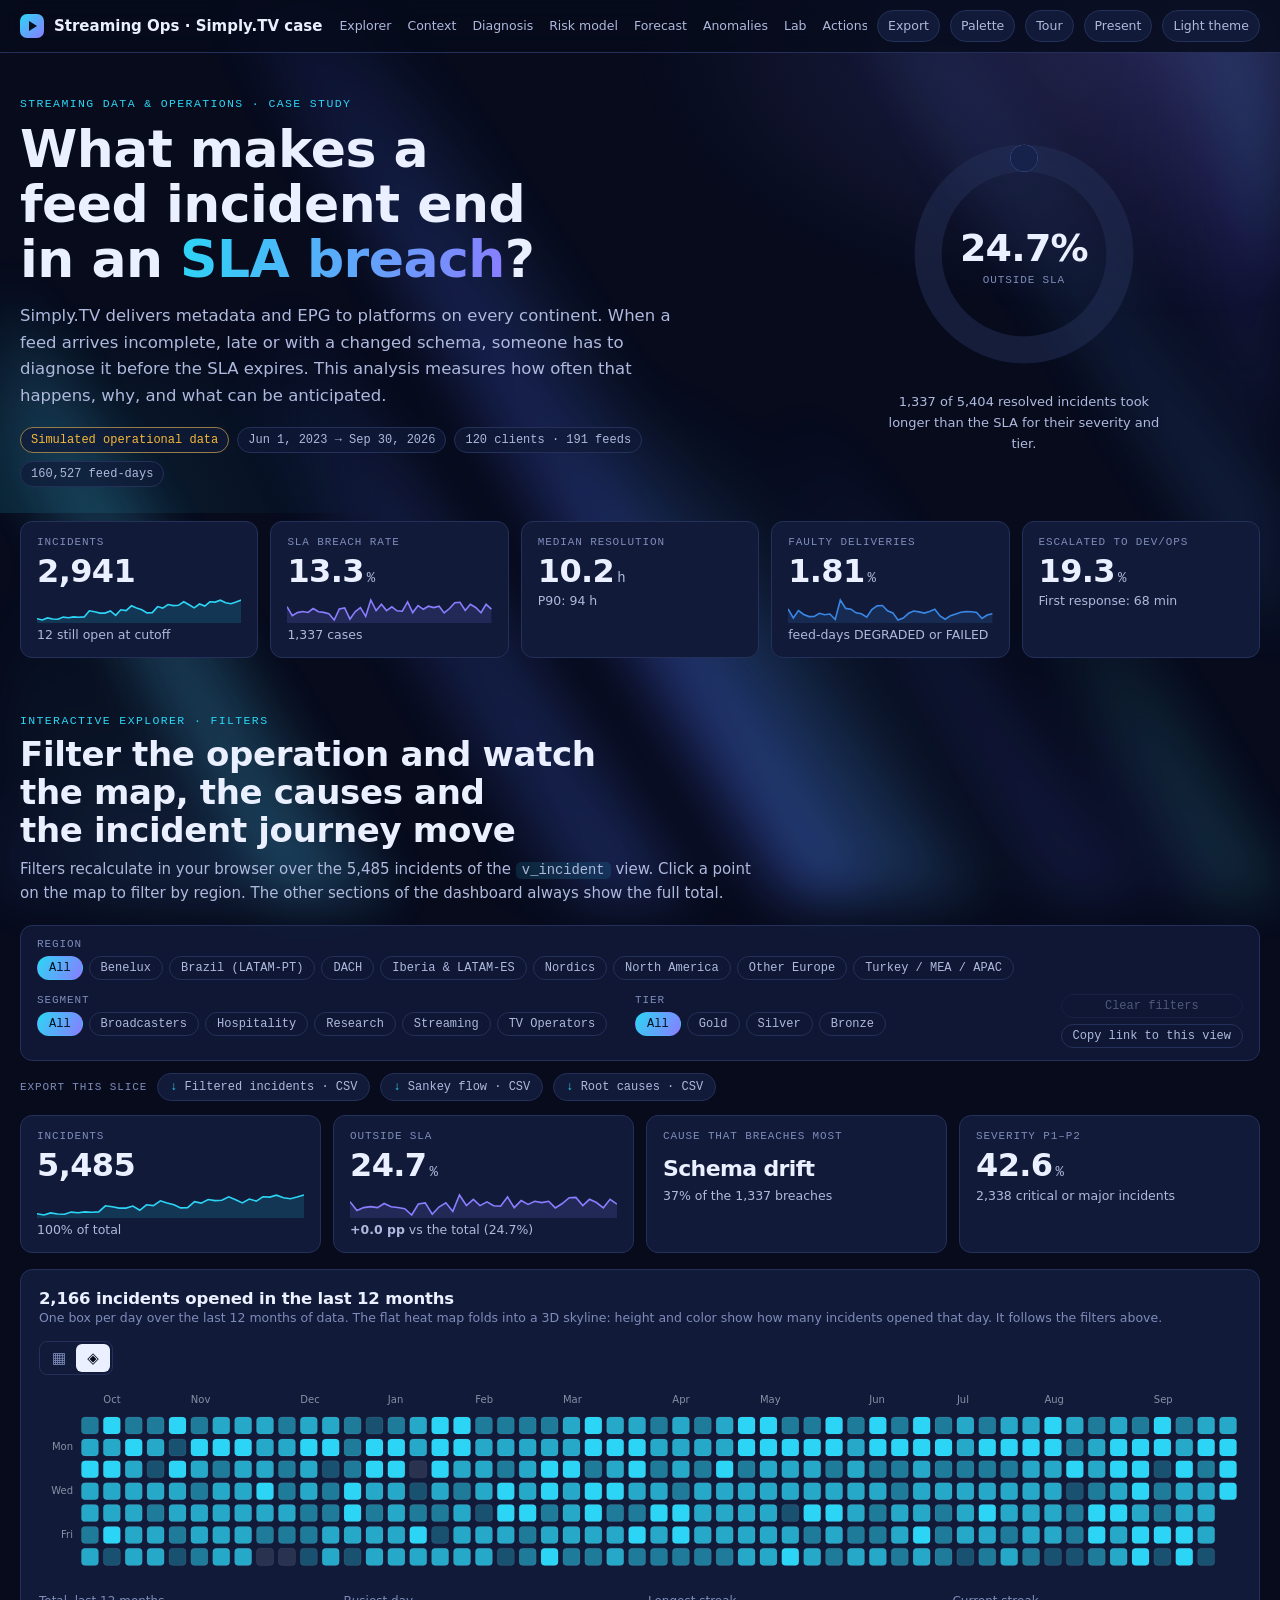
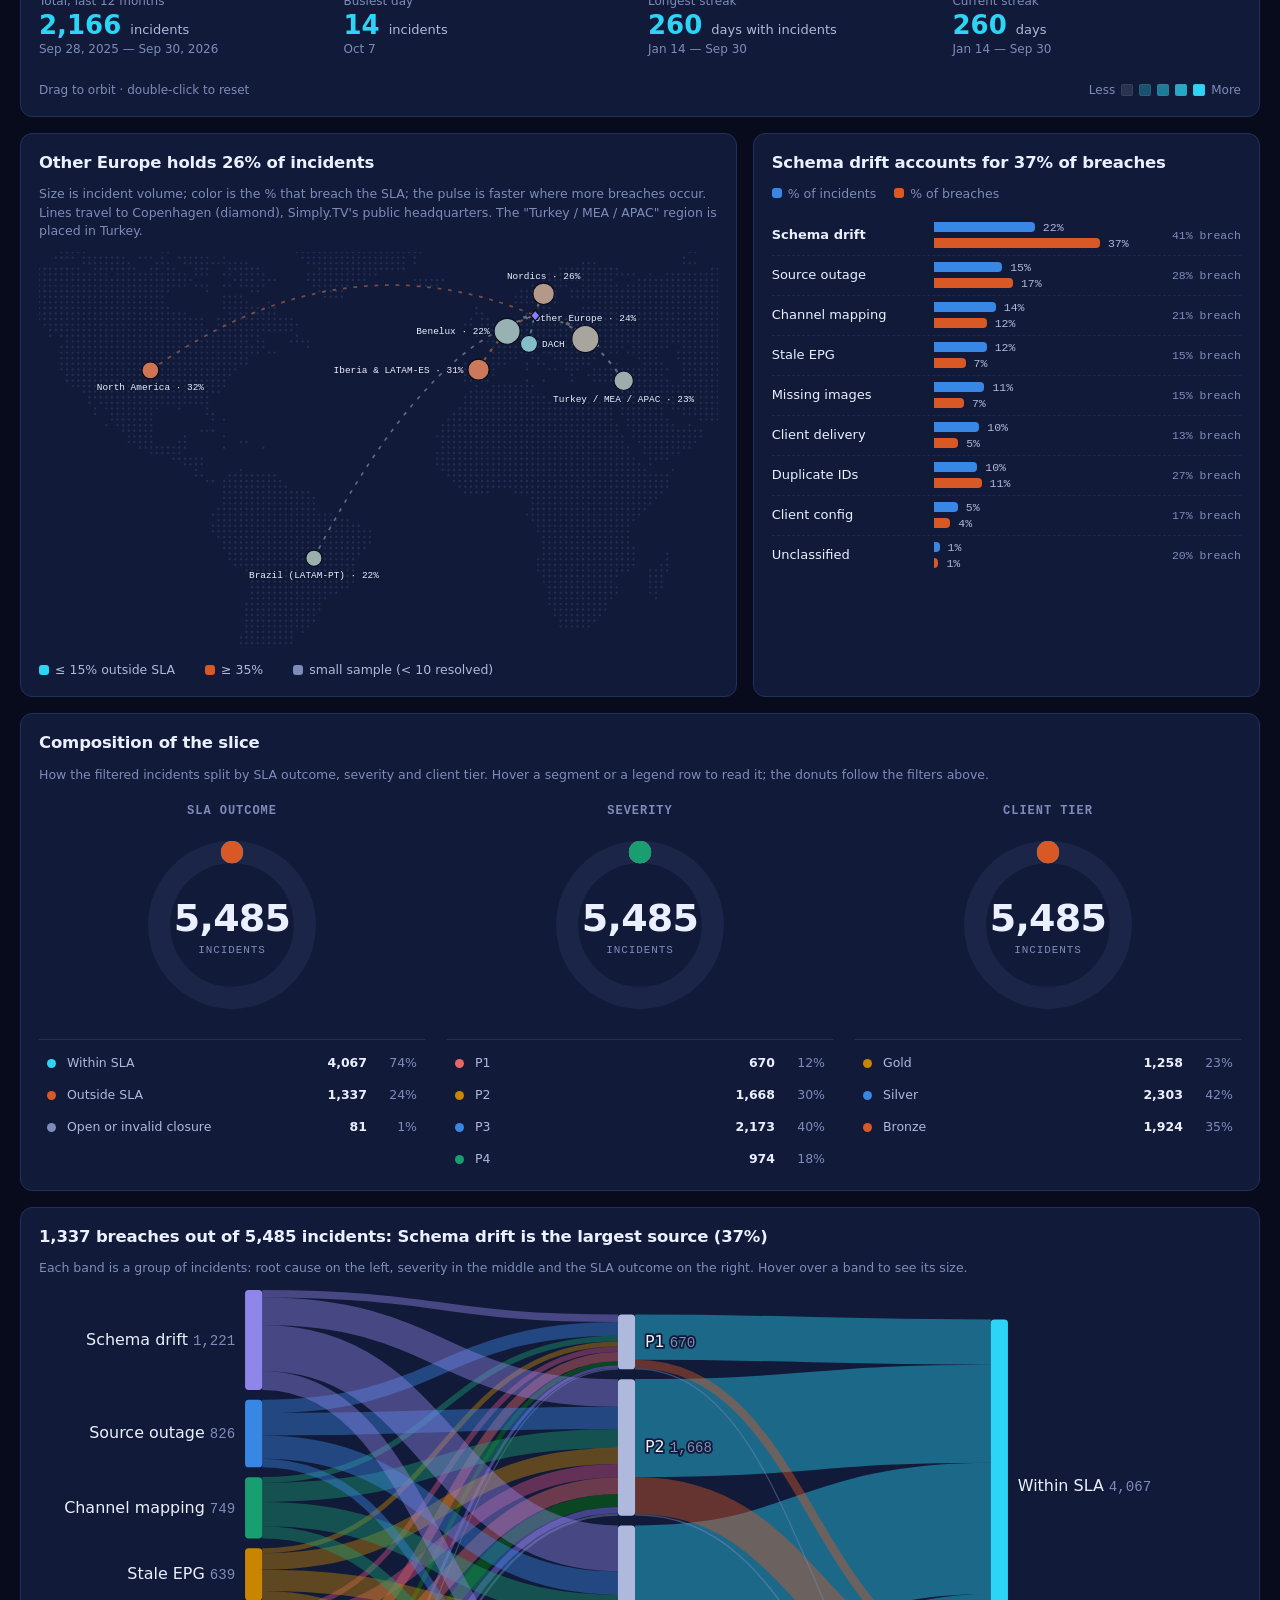
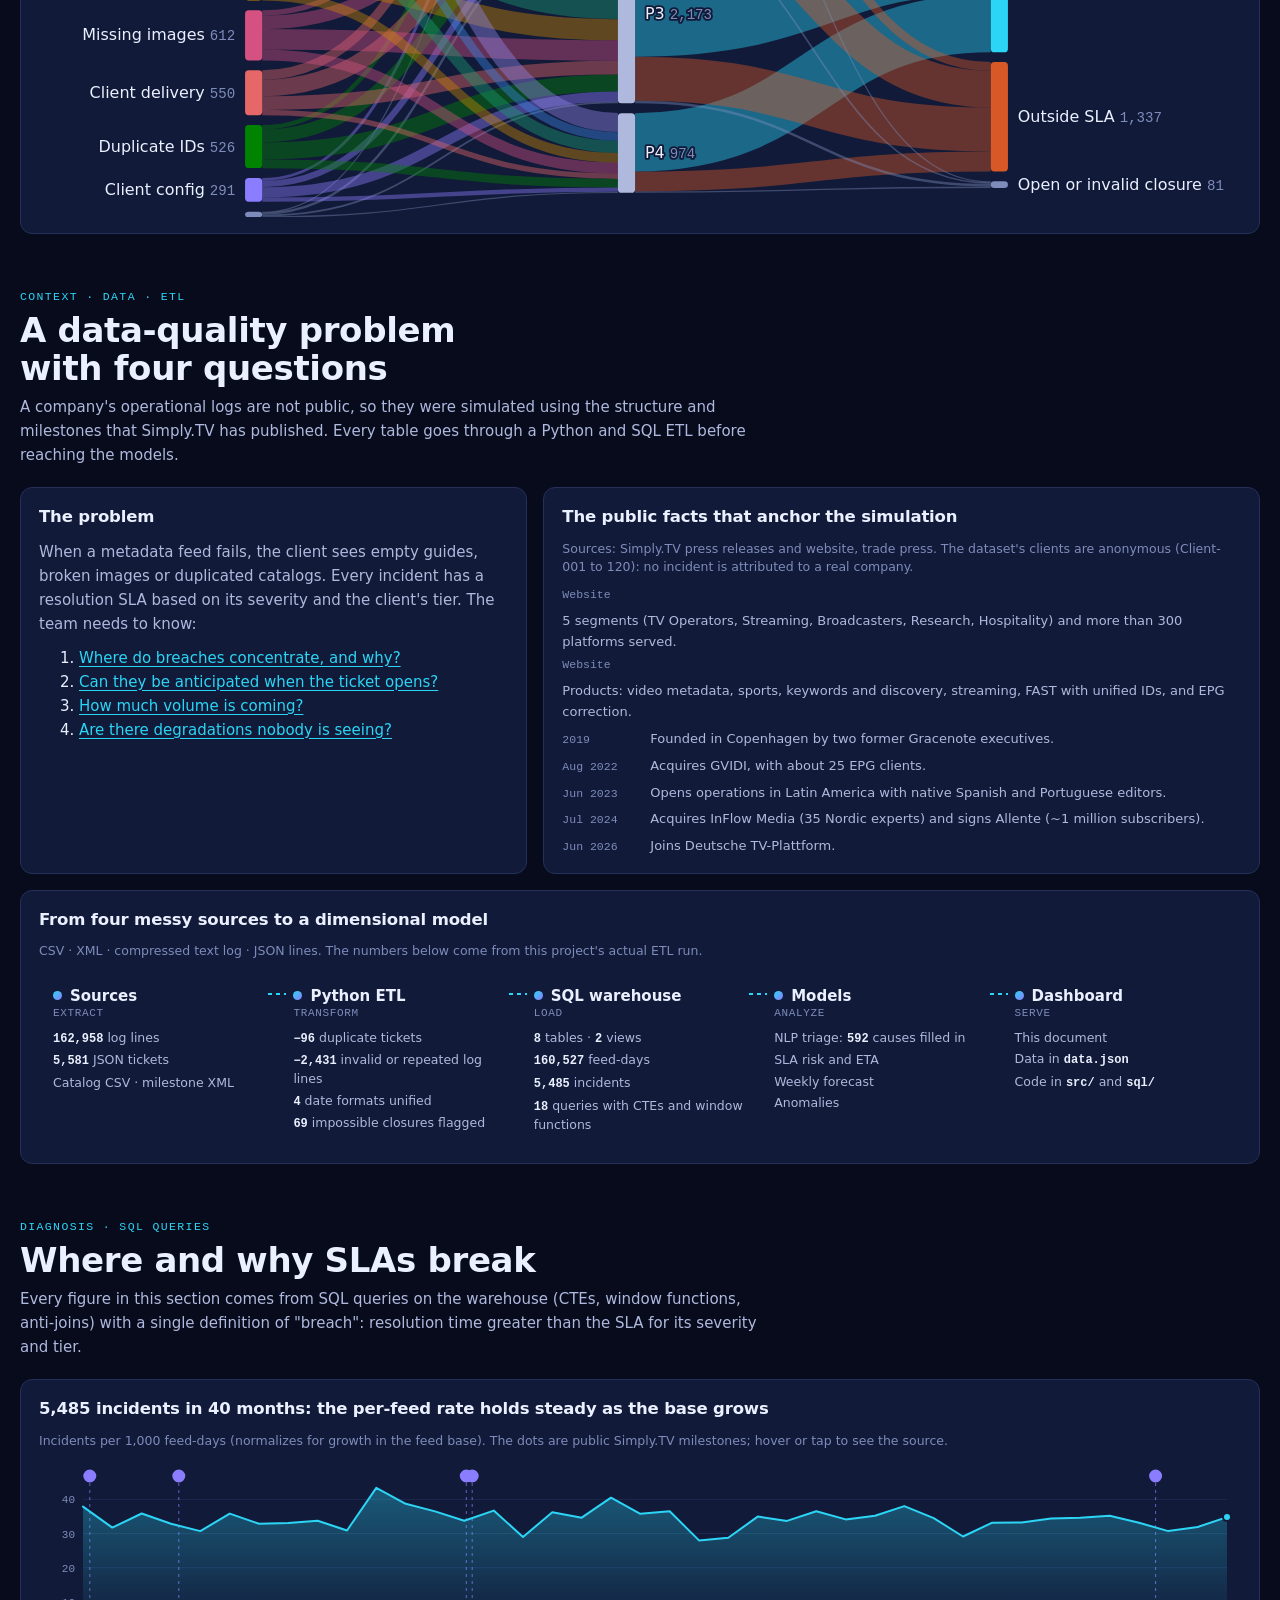
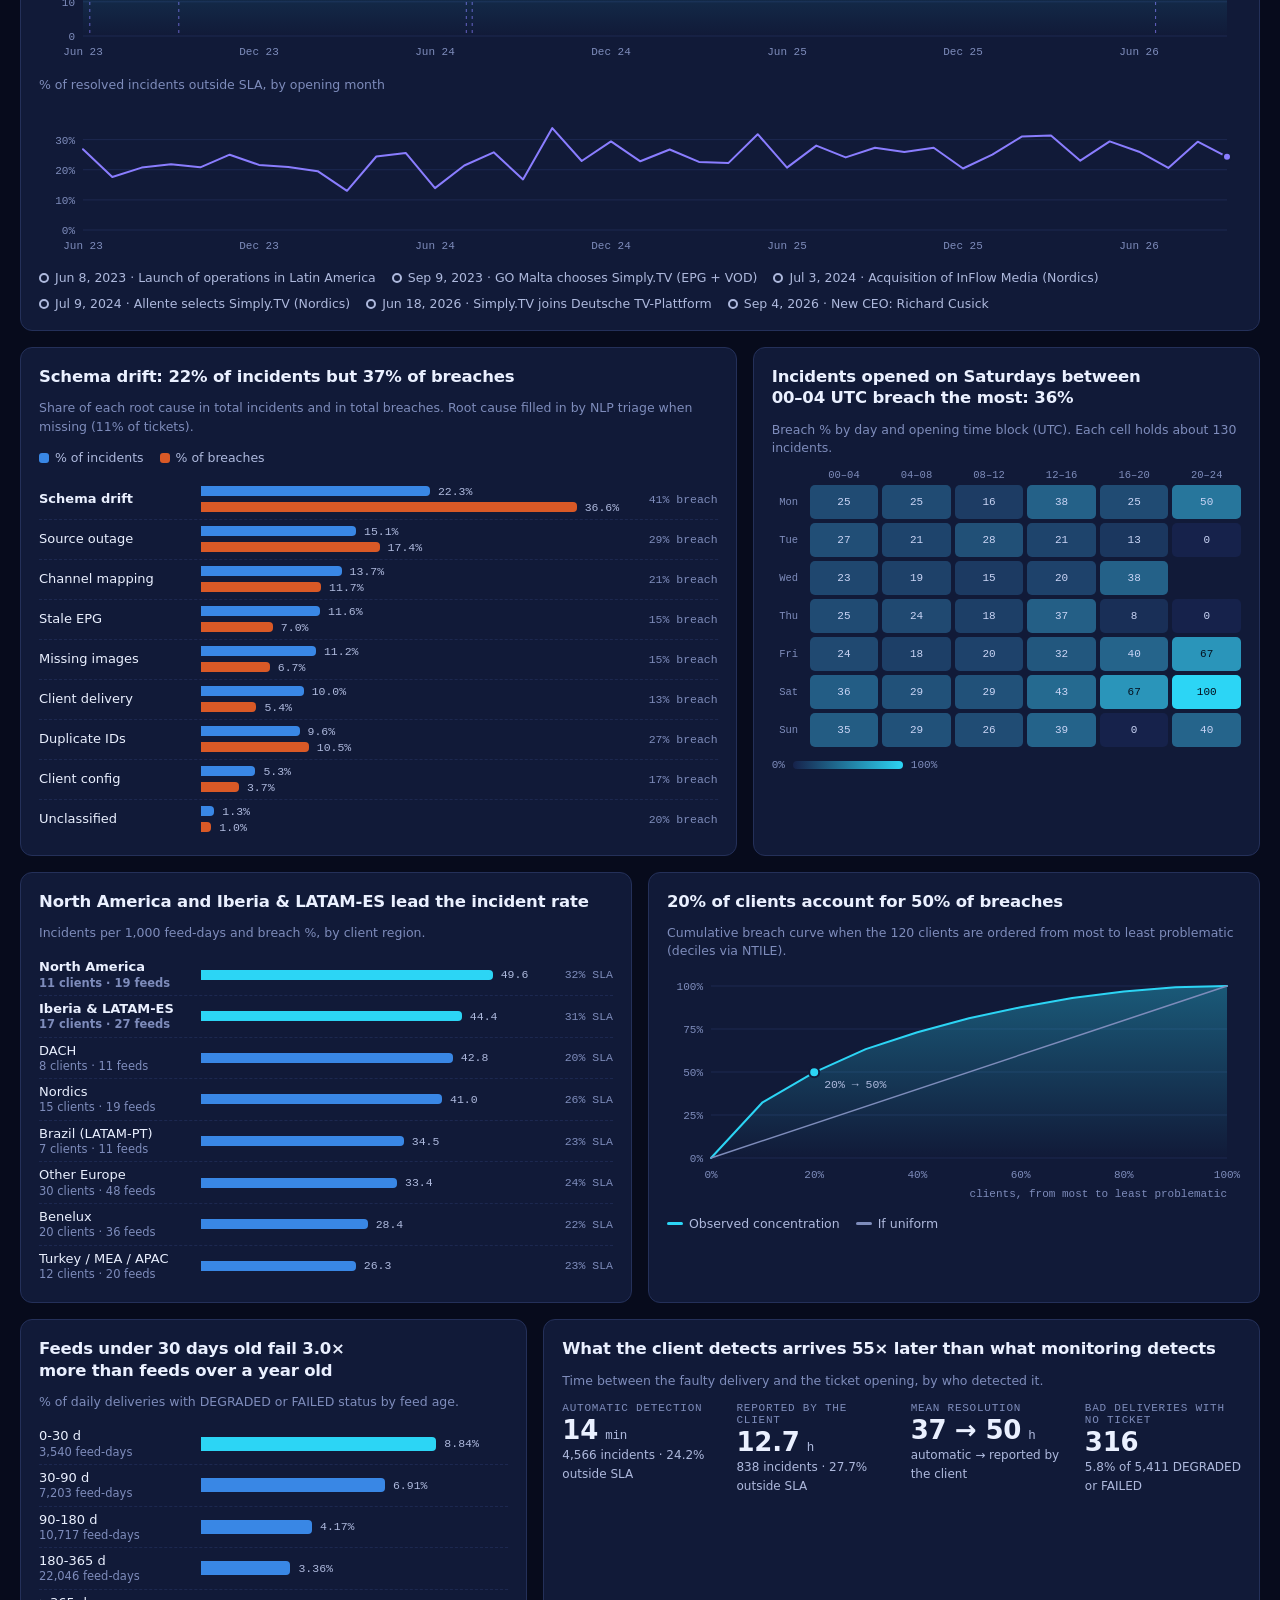
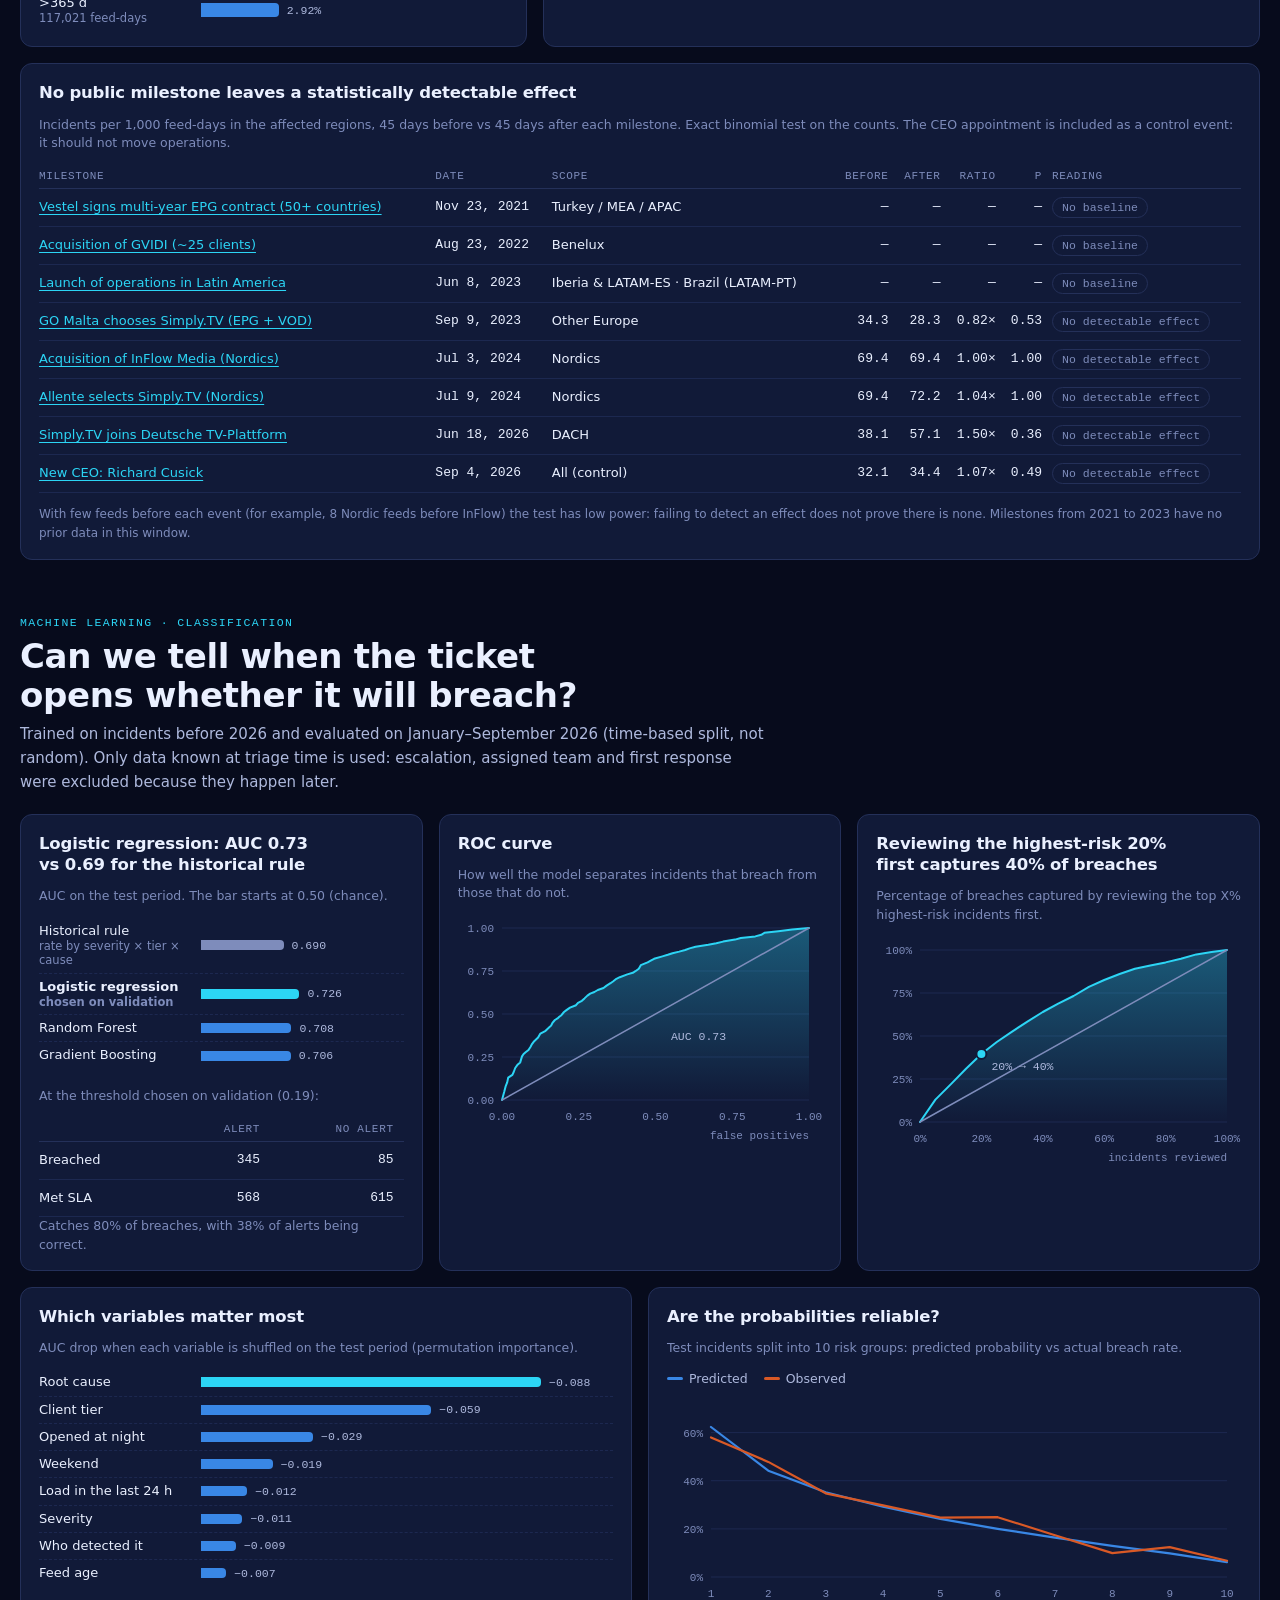
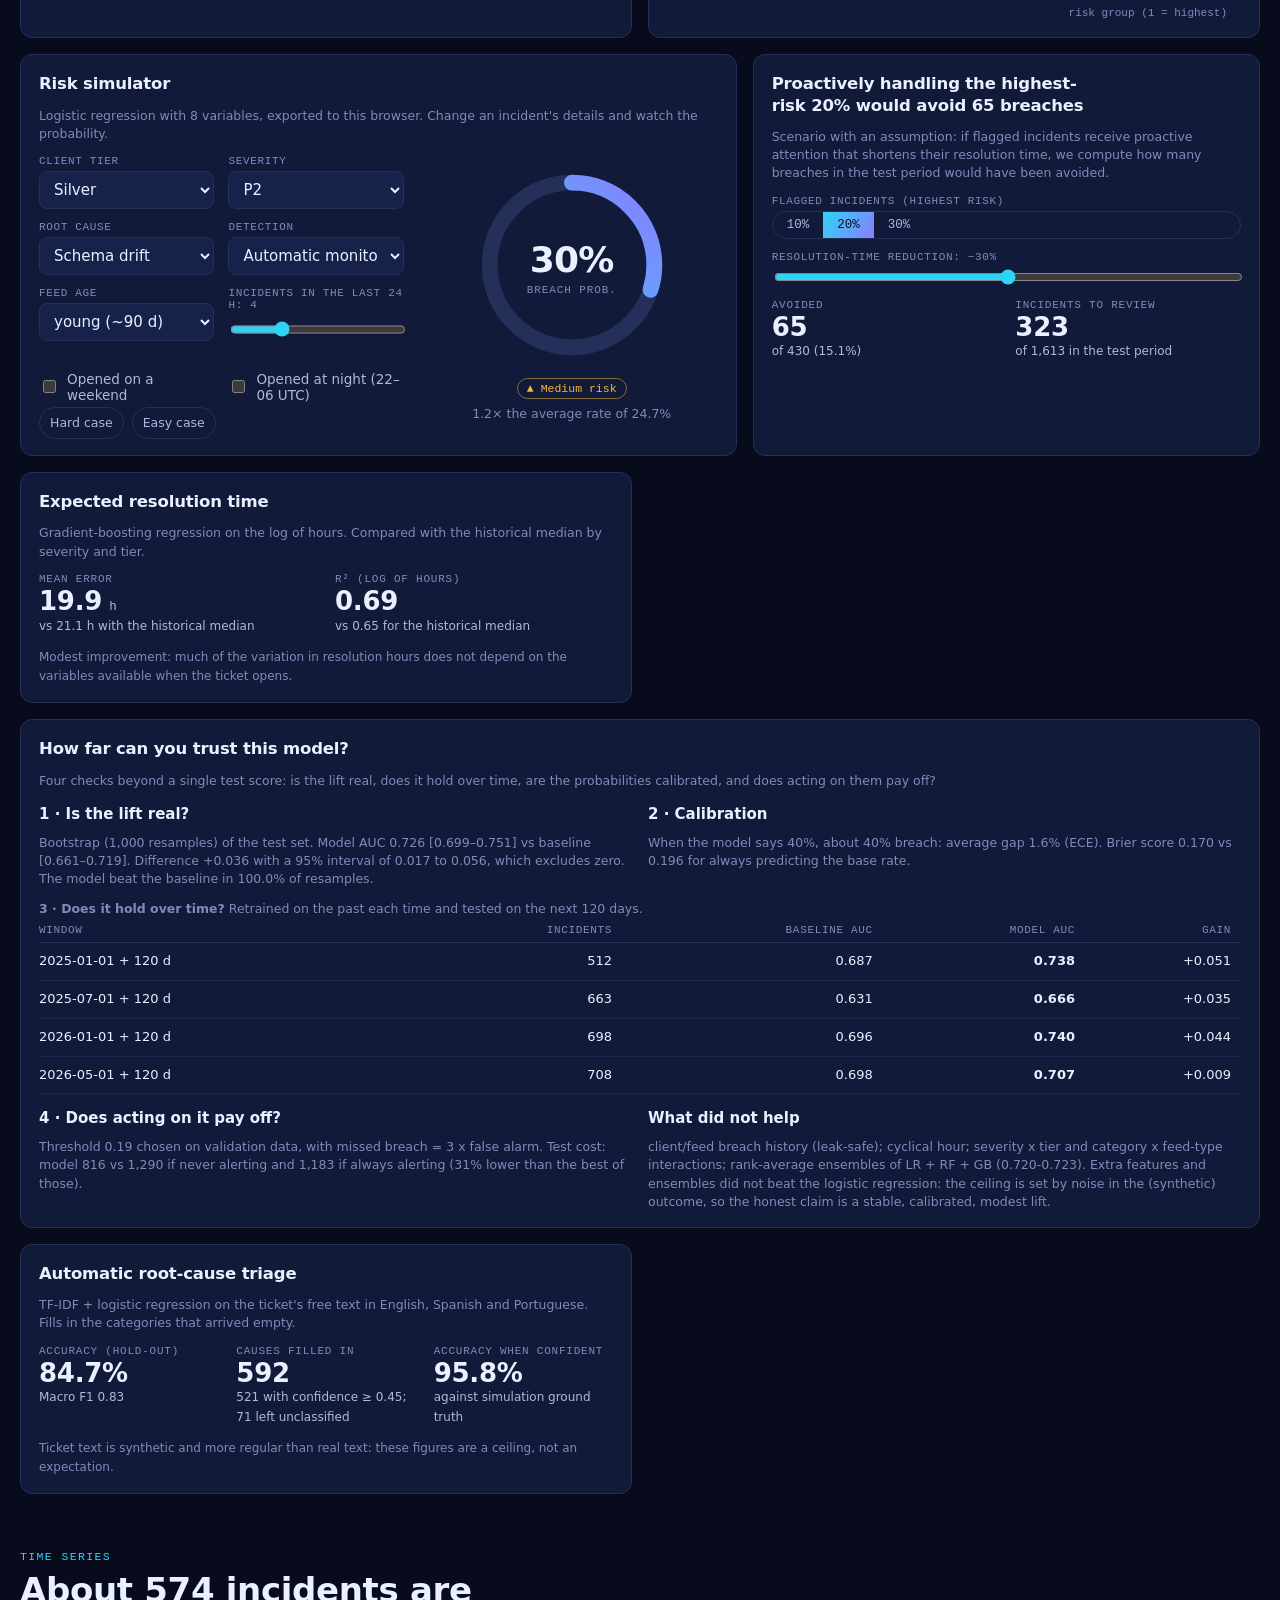
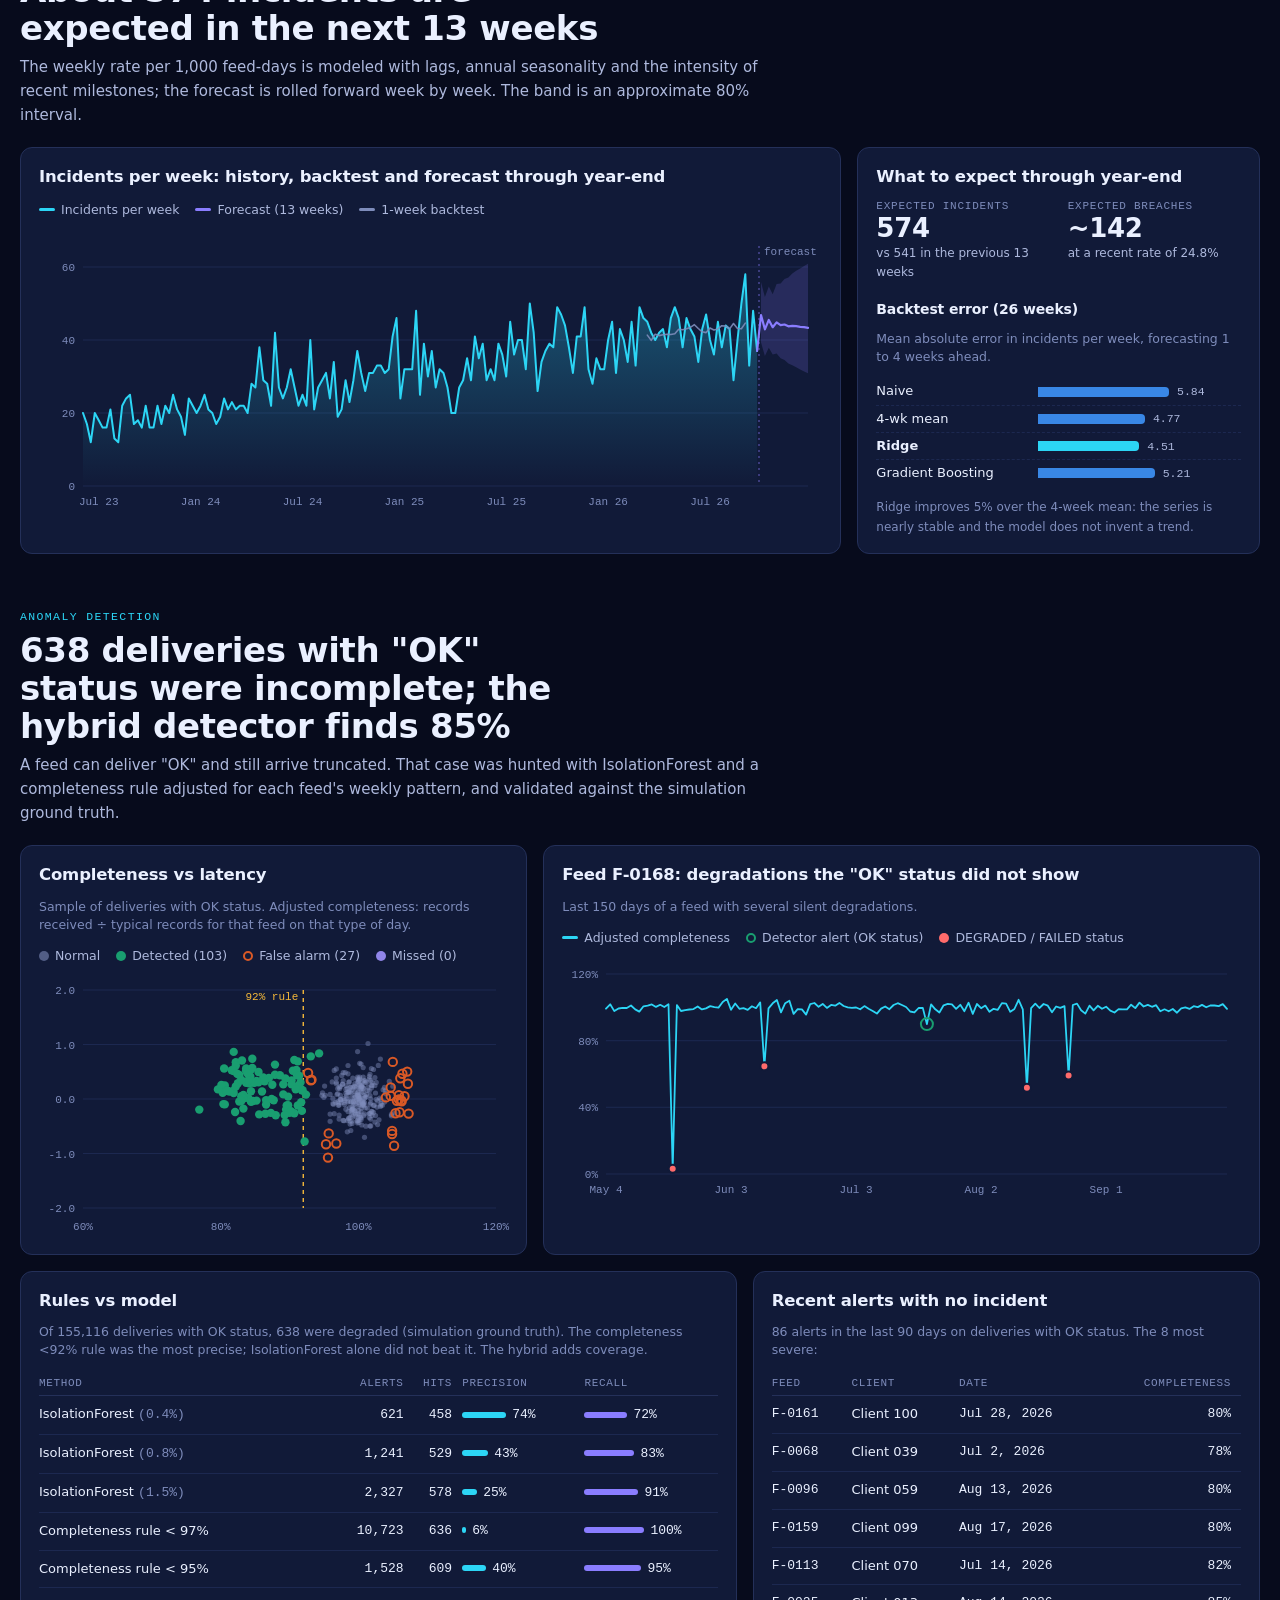
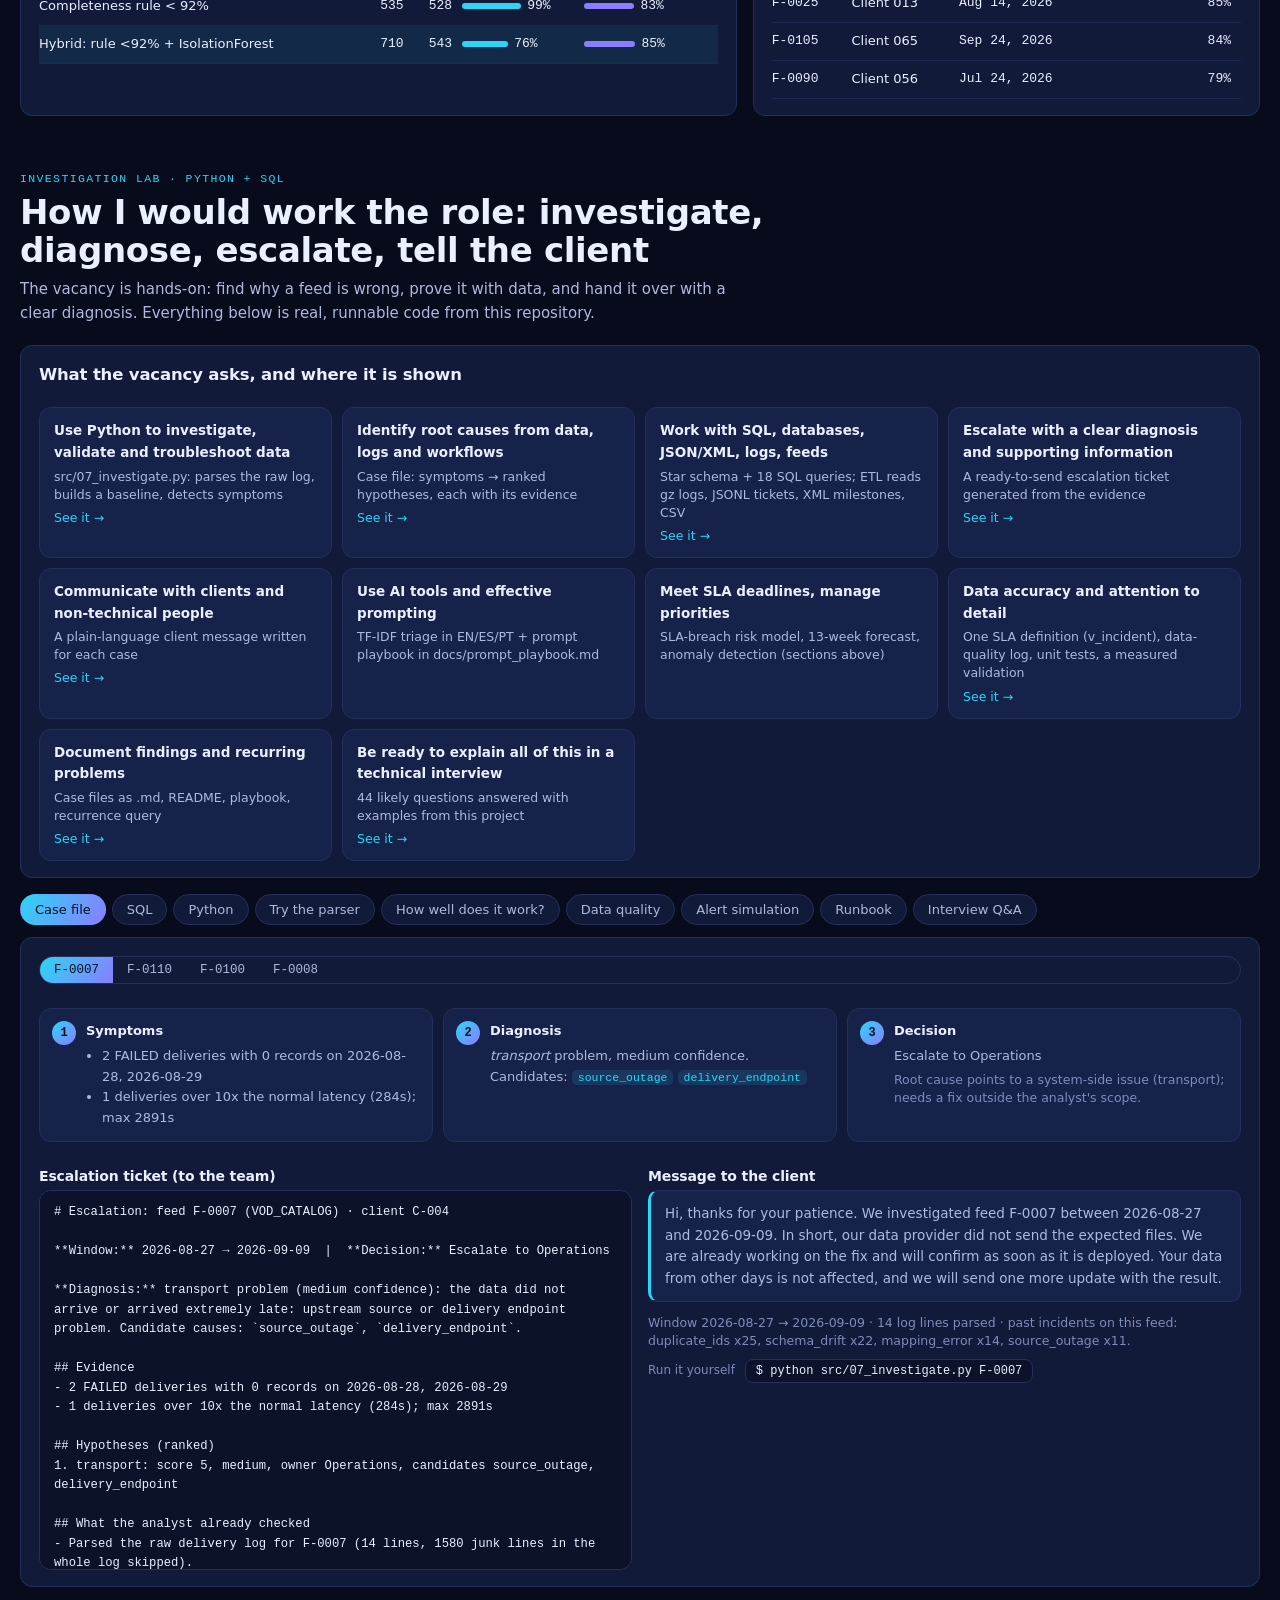
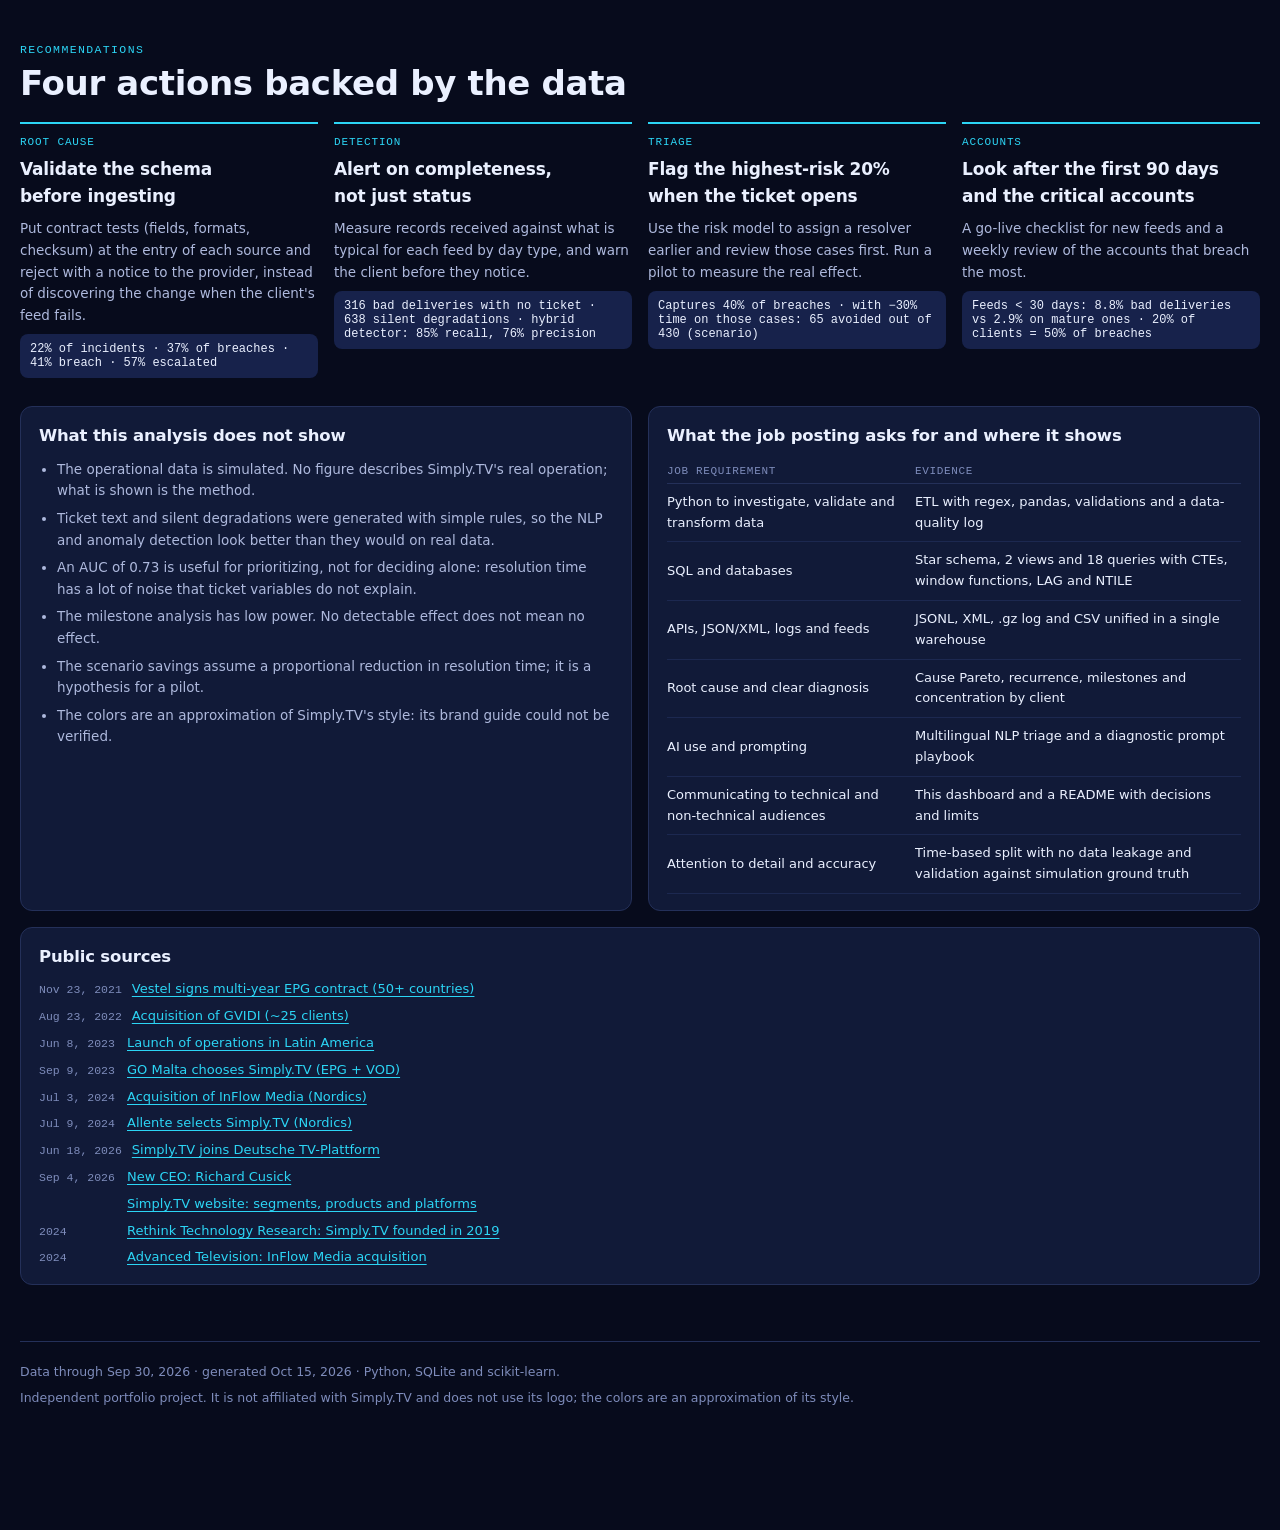
==== commit 4c269343: "Security review: validate dates, defusedxml, CSP, CSV formula guard, security tests Co-Authored-By: " ====
--- a/dashboard/index.html
+++ b/dashboard/index.html
@@ -3,6 +3,8 @@
 <head>
 <meta charset="utf-8">
 <meta name="viewport" content="width=device-width,initial-scale=1,viewport-fit=cover">
+<meta http-equiv="Content-Security-Policy" content="default-src 'none'; script-src 'unsafe-inline'; style-src 'unsafe-inline' https://fonts.googleapis.com; font-src https://fonts.gstatic.com; img-src data: blob:; connect-src 'none'; base-uri 'none'; form-action 'none'">
+<meta name="referrer" content="no-referrer">
 <meta name="description" content="Streaming data and operations analytics: SQL star schema, NLP triage, SLA-risk model, forecasting and an investigator. Synthetic data.">
 <meta name="theme-color" content="#070b1c">
 <meta property="og:type" content="website">
@@ -2056,7 +2058,8 @@
    in the local HTML file it downloads directly through a temporary link. */
 (function () {
   const BOM = '﻿';
-  const csvCell = v => { if (v == null) return ''; const s = String(v); return /[",\n\r]/.test(s) ? '"' + s.replace(/"/g, '""') + '"' : s; };
+  const csvCell = v => { if (v == null) return ''; let s = String(v); if (/^[=+\-@\t\r]/.test(s) && isNaN(Number(s))) s = "'" + s;   // neutralise spreadsheet formulas (CSV injection)
+    return /[",\n\r]/.test(s) ? '"' + s.replace(/"/g, '""') + '"' : s; };
   const toCSV = (rows, cols) => { cols = cols || Object.keys(rows[0] || {}); return BOM + [cols.join(',')].concat(rows.map(r => cols.map(c => csvCell(r[c])).join(','))).join('\r\n') + '\r\n'; };
   const kv = o => Object.entries(o).map(([k, v]) => ({ metric: k, value: v }));
   const stamp = () => new Date().toISOString().slice(0, 10);
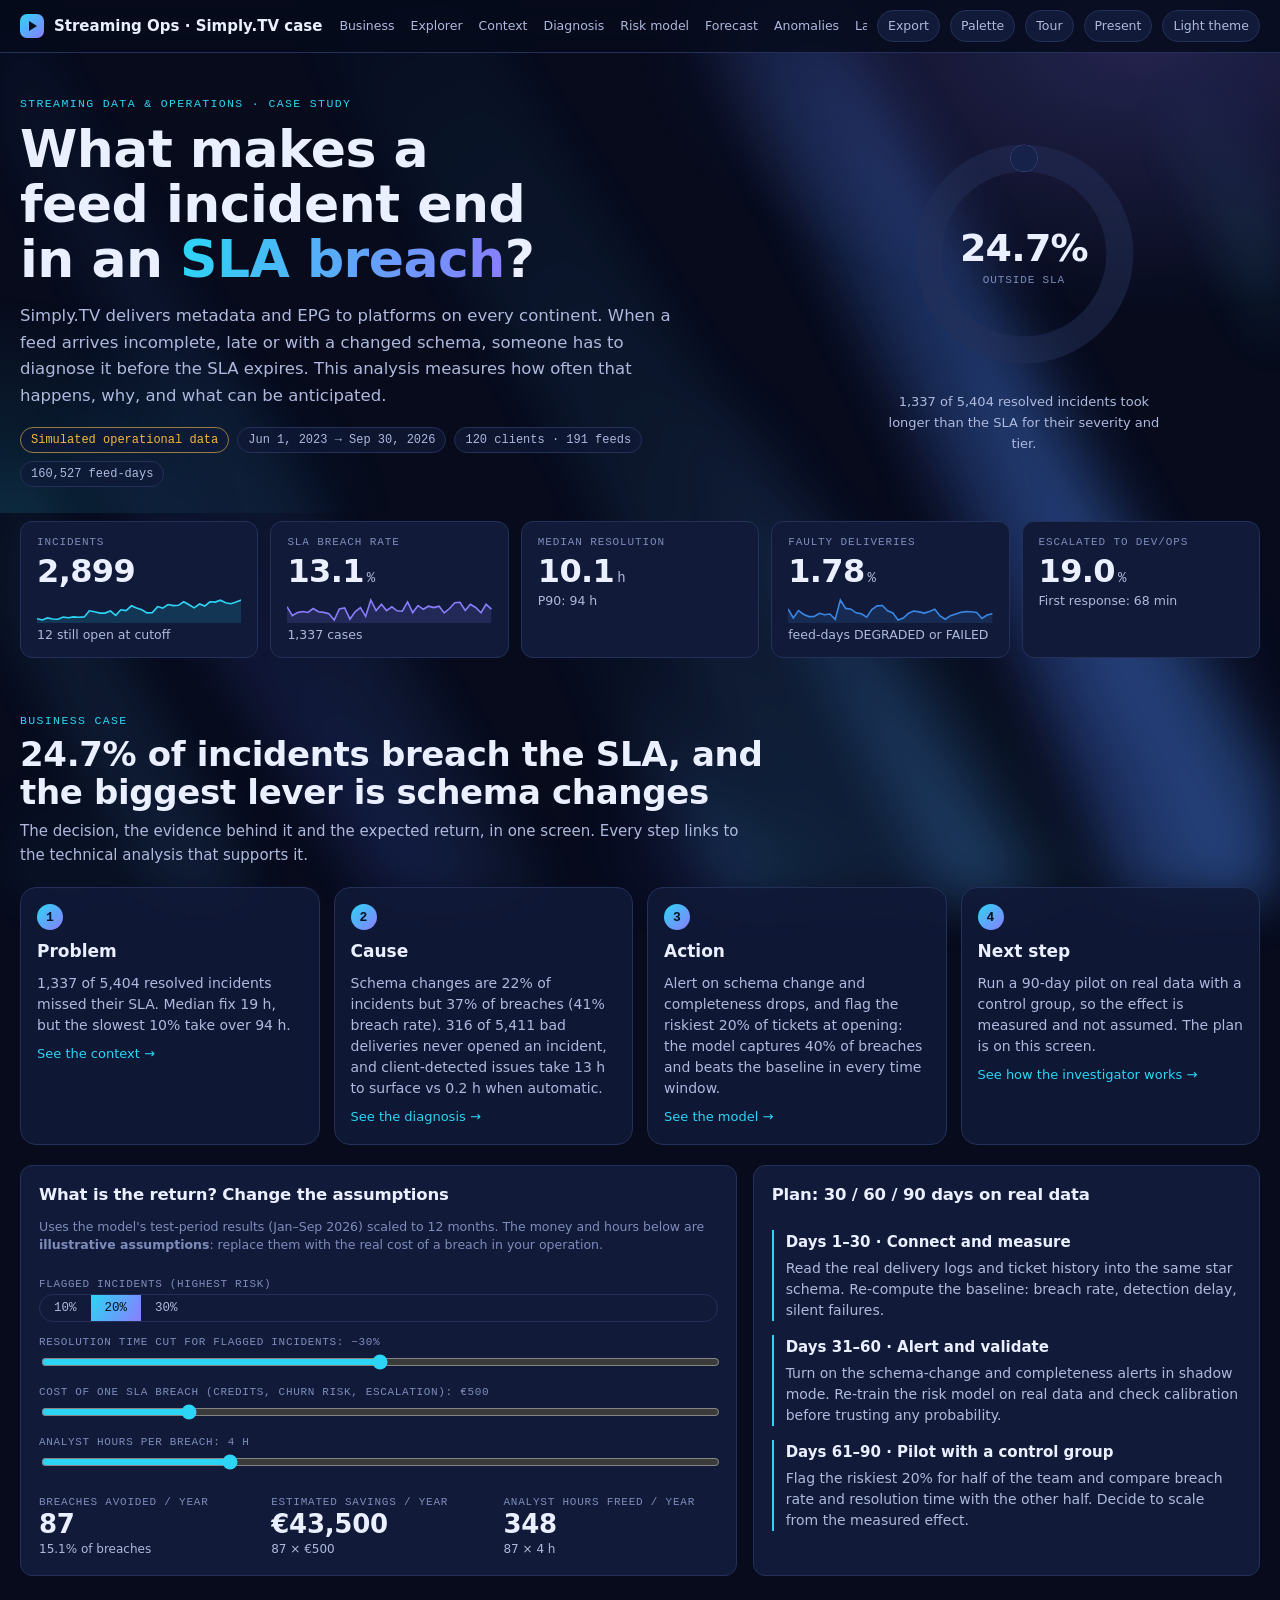
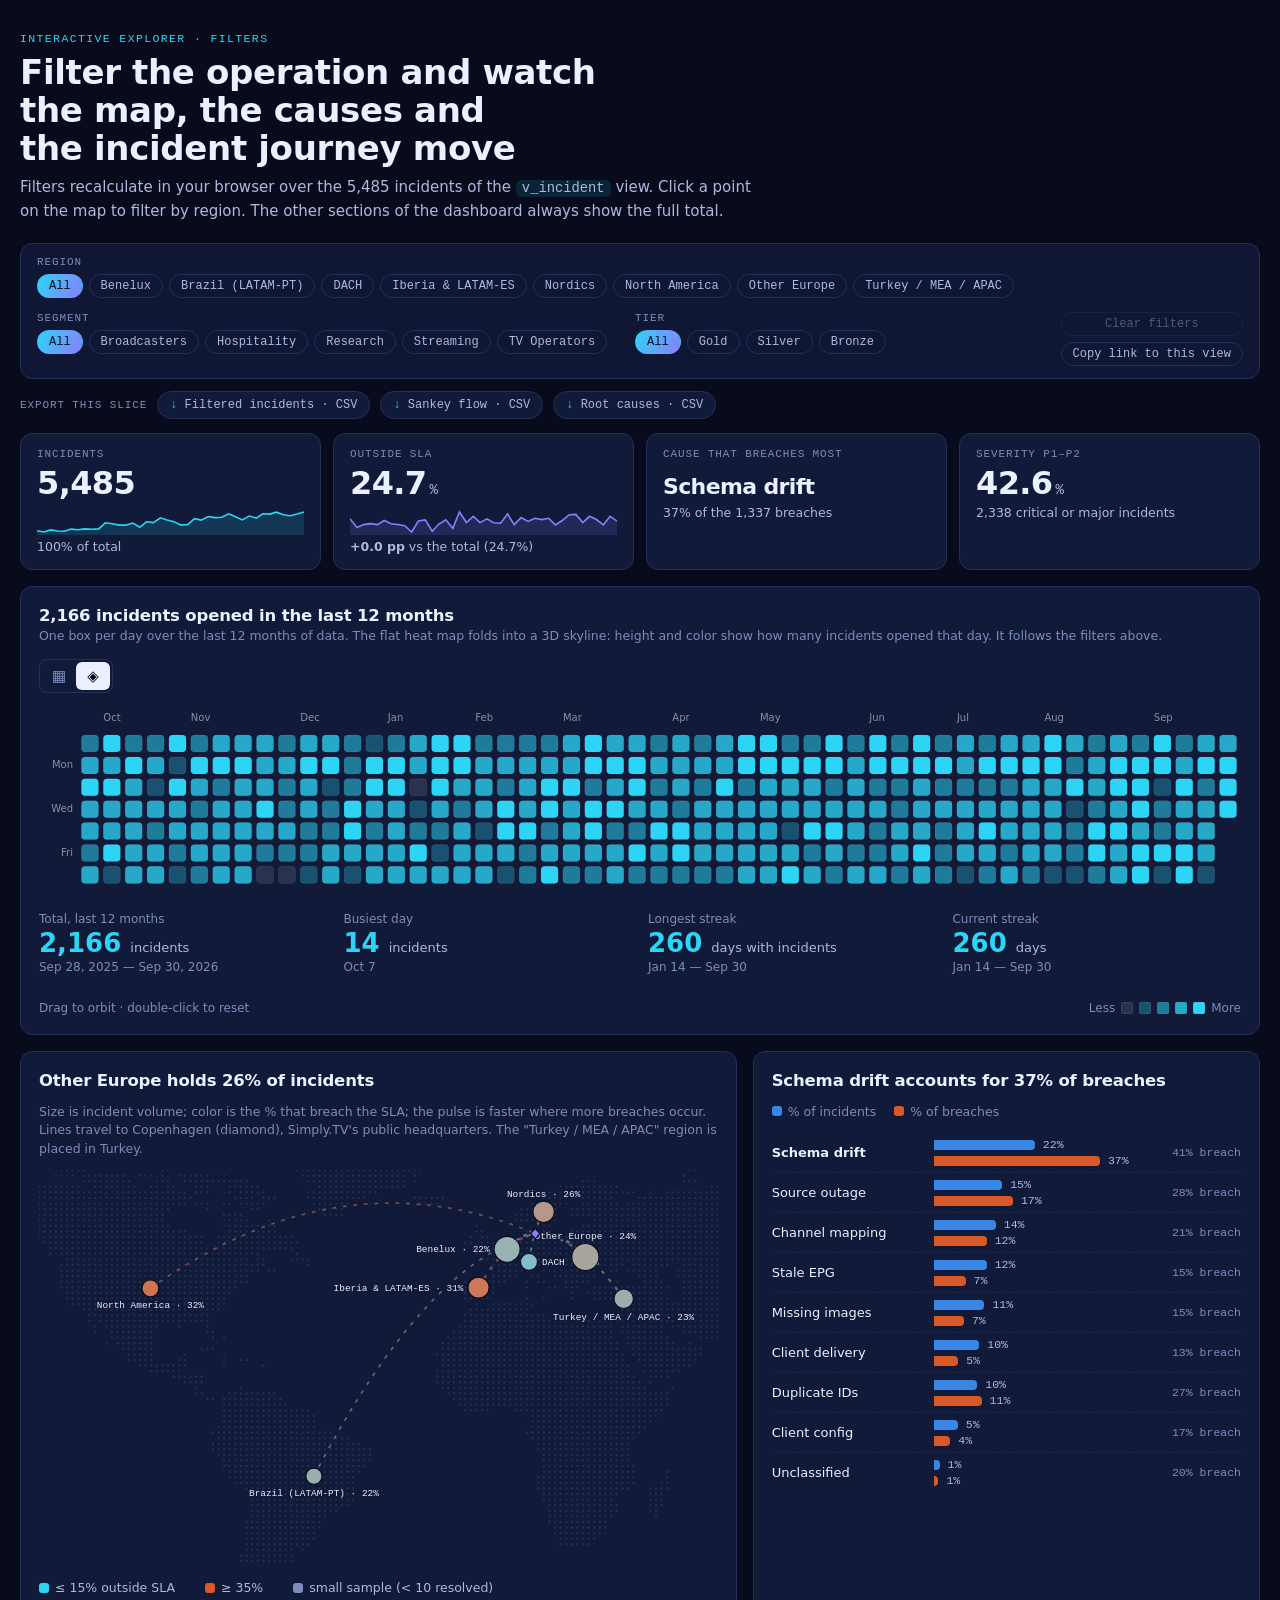
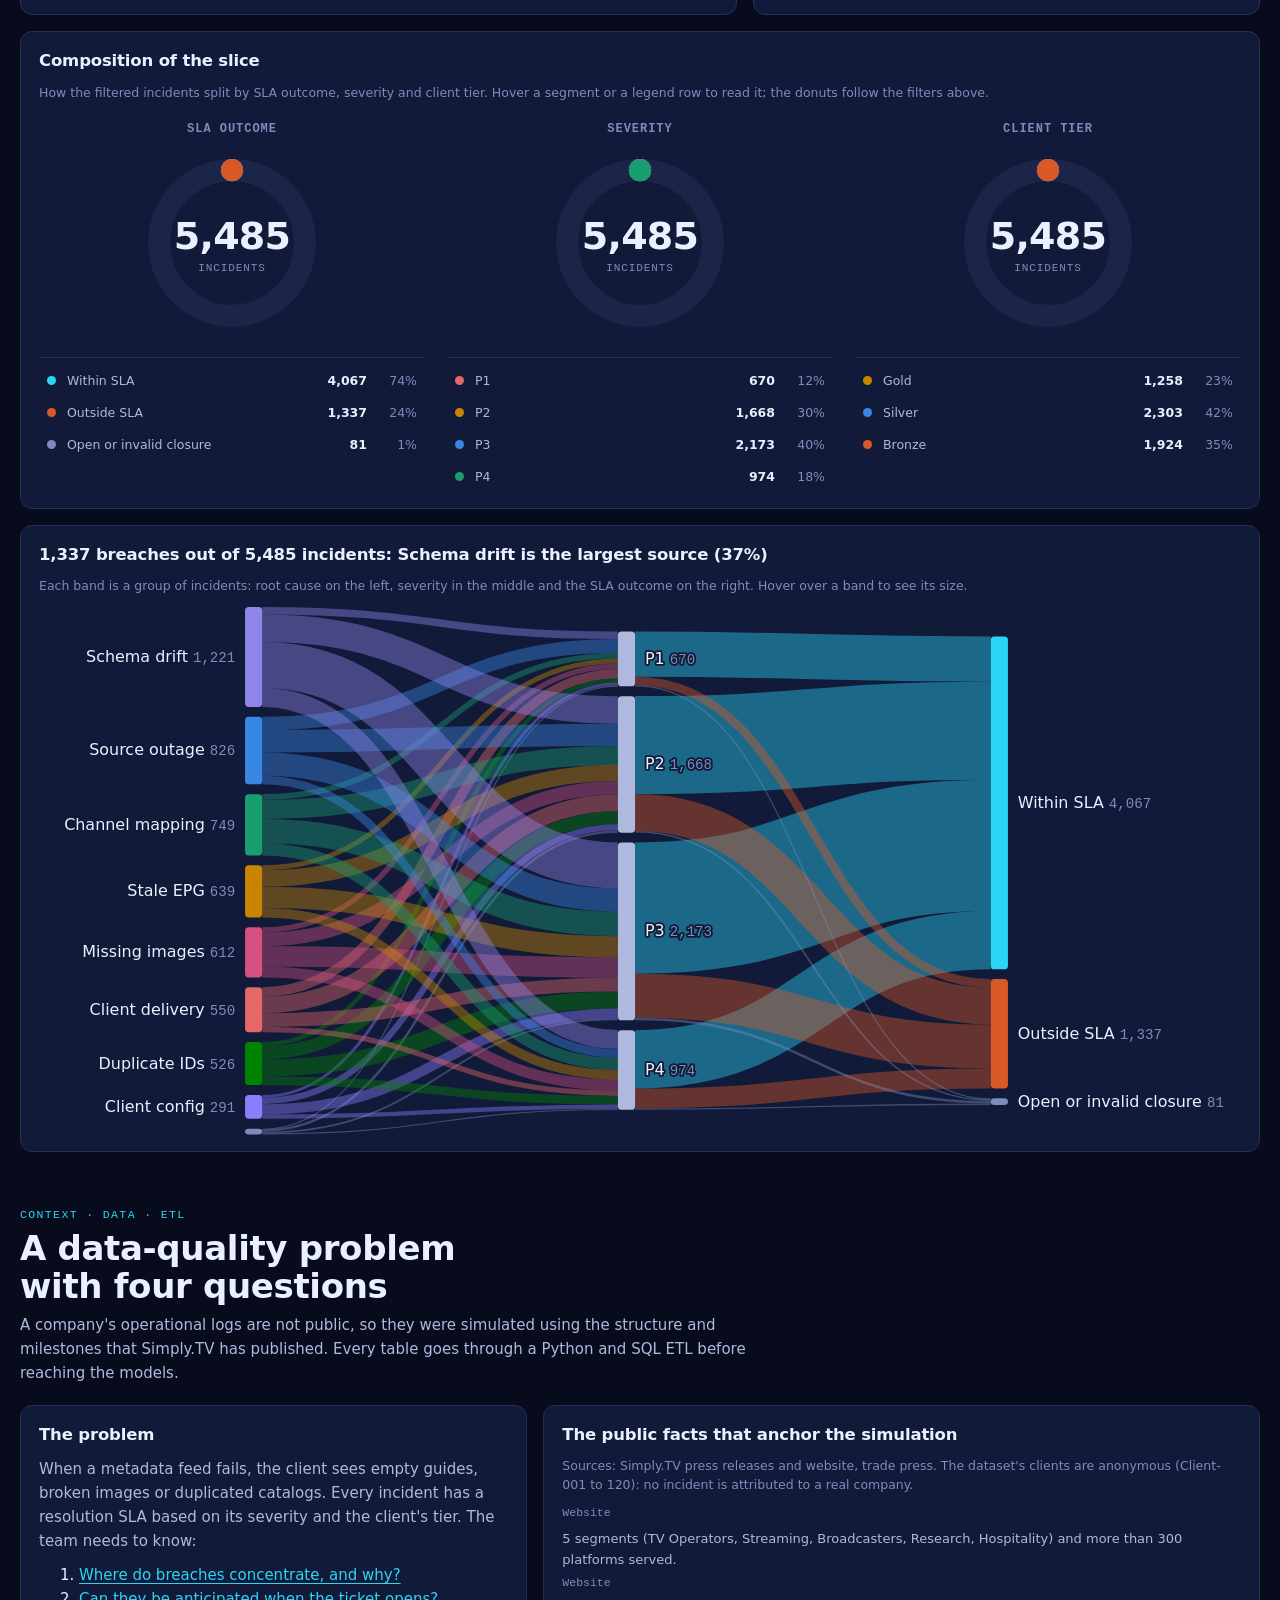
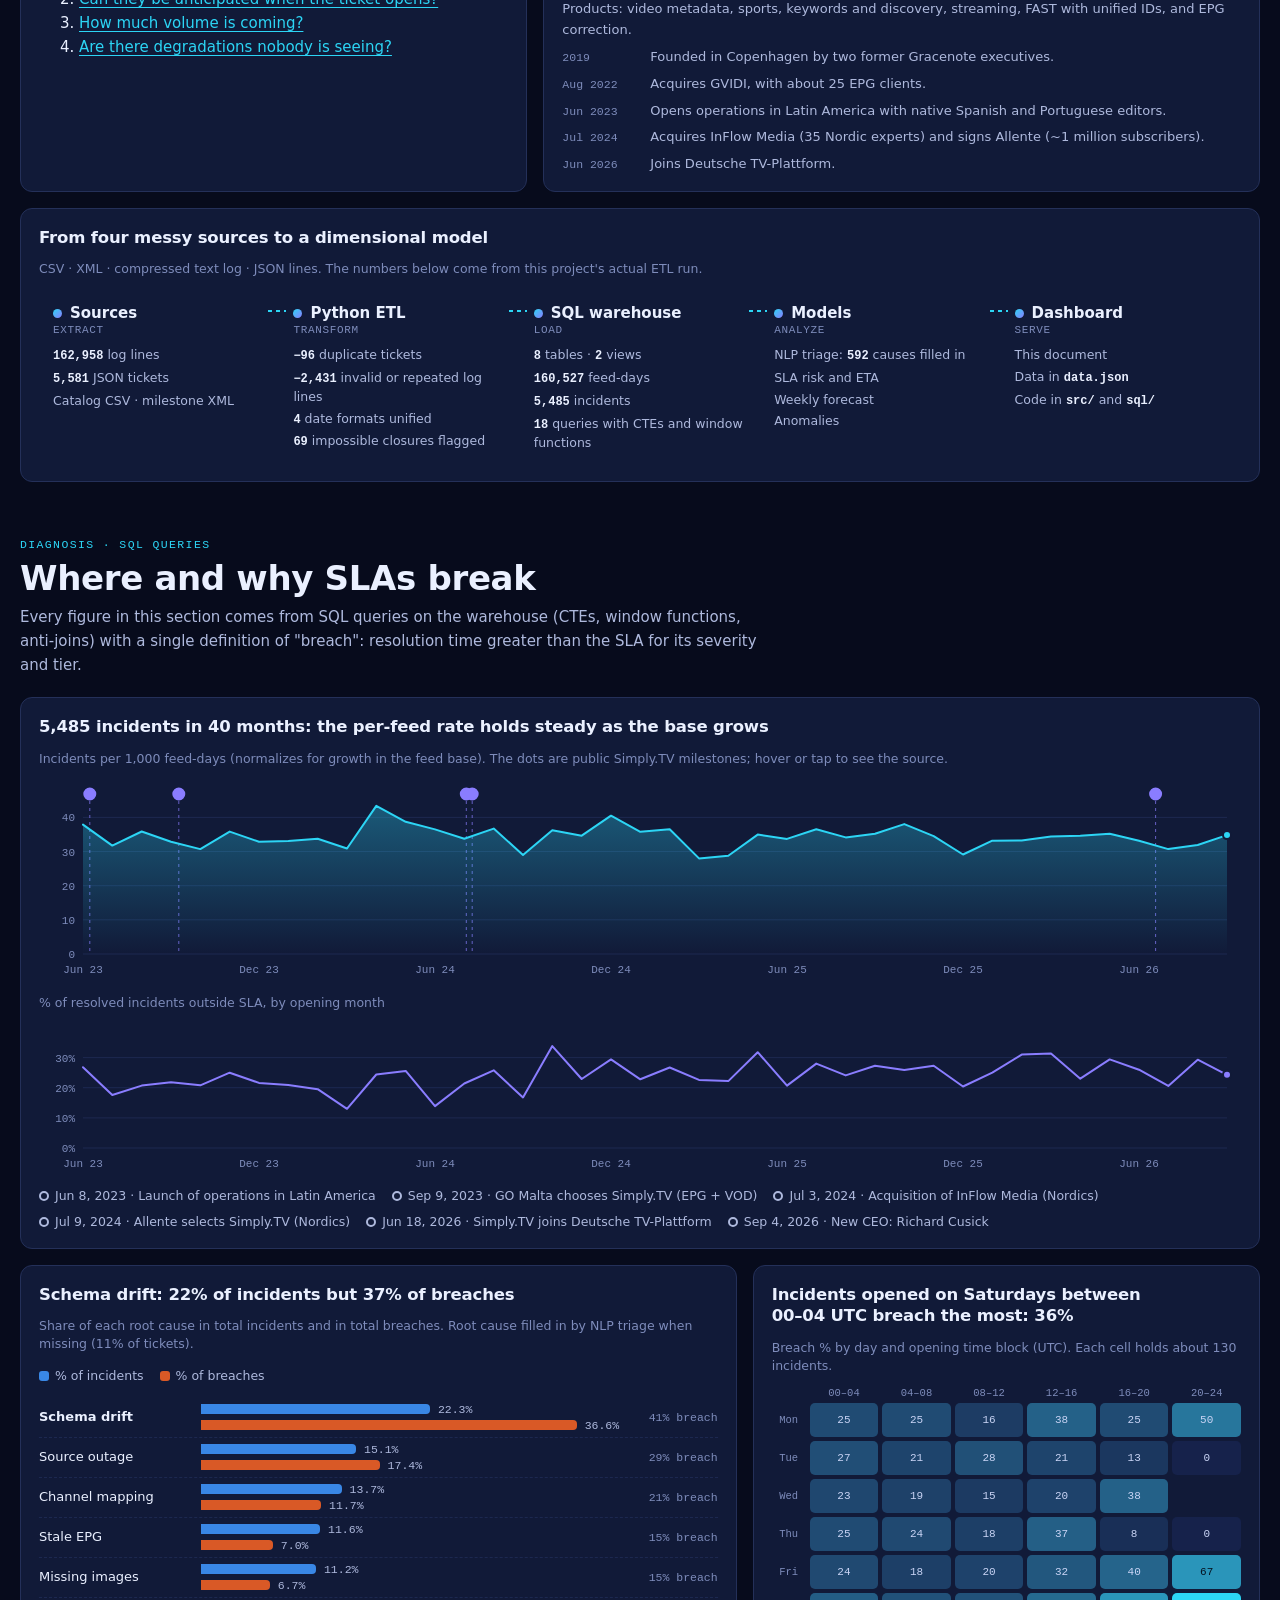
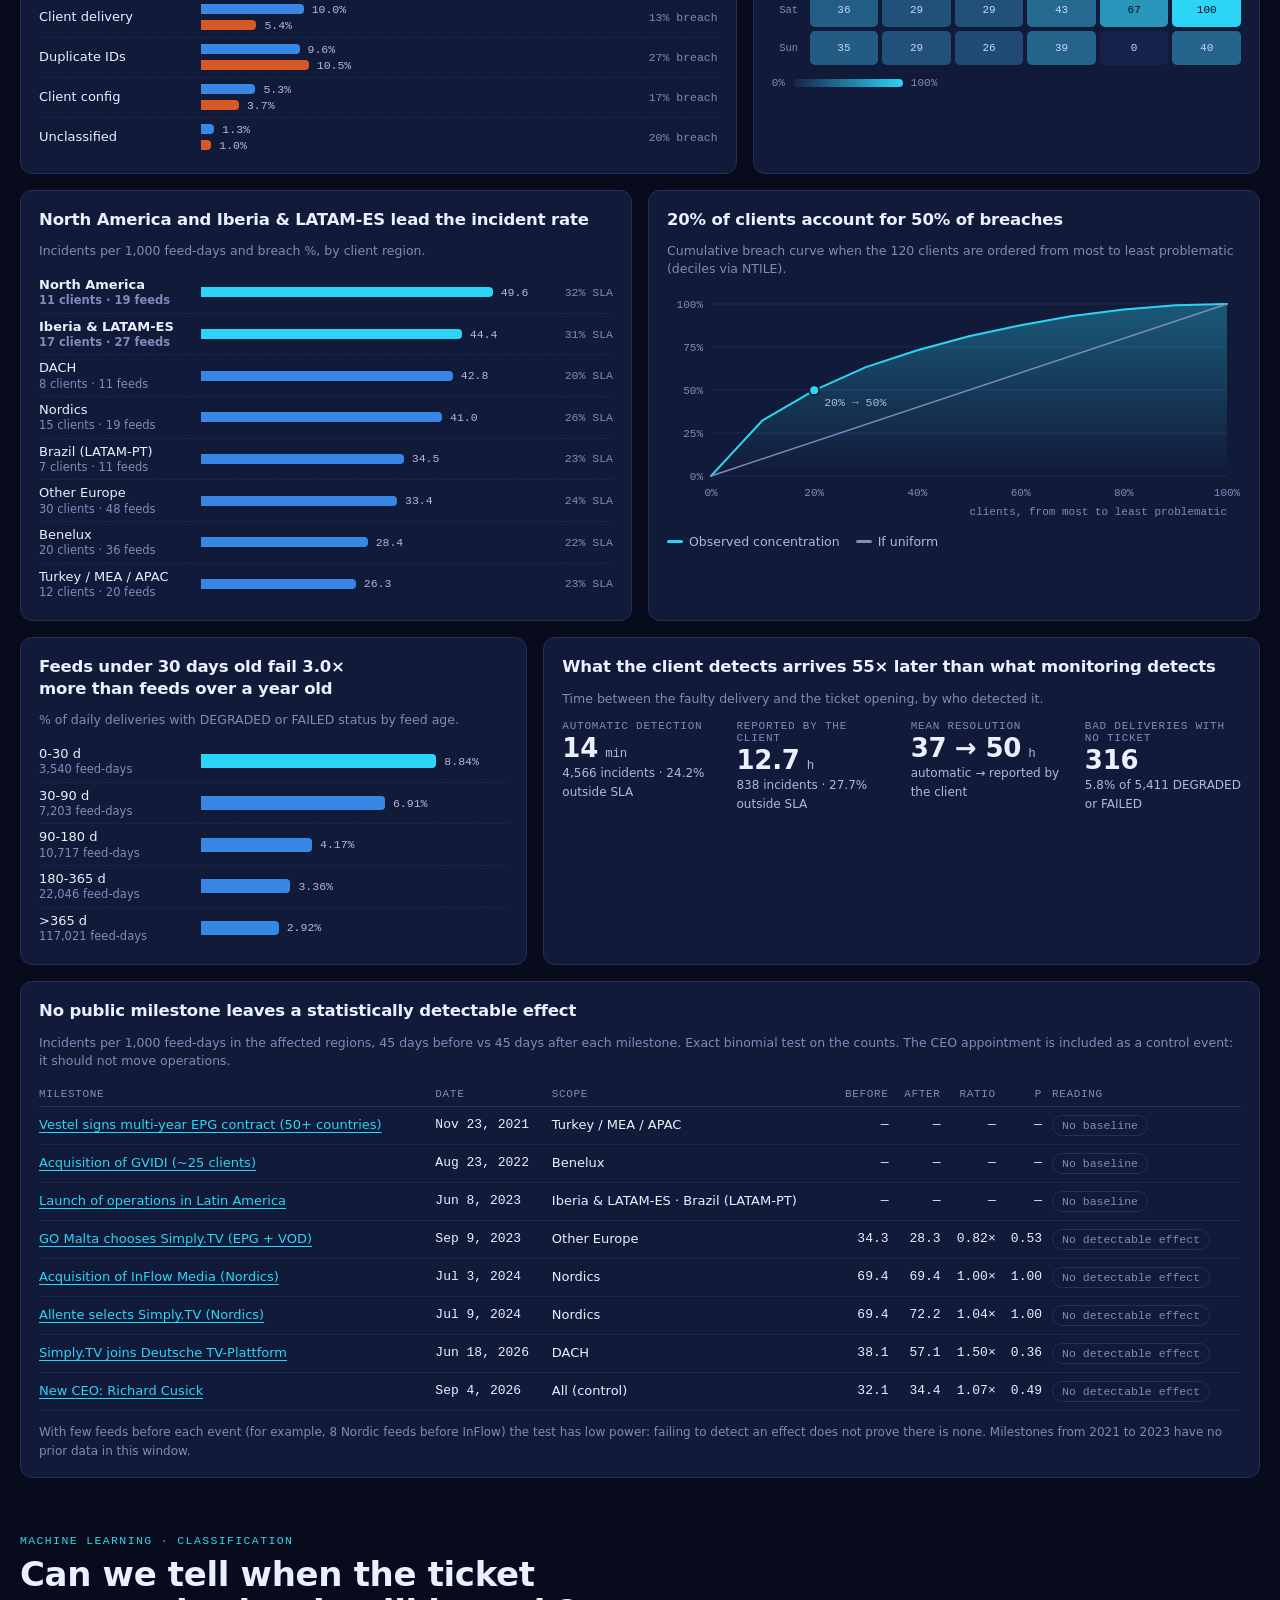
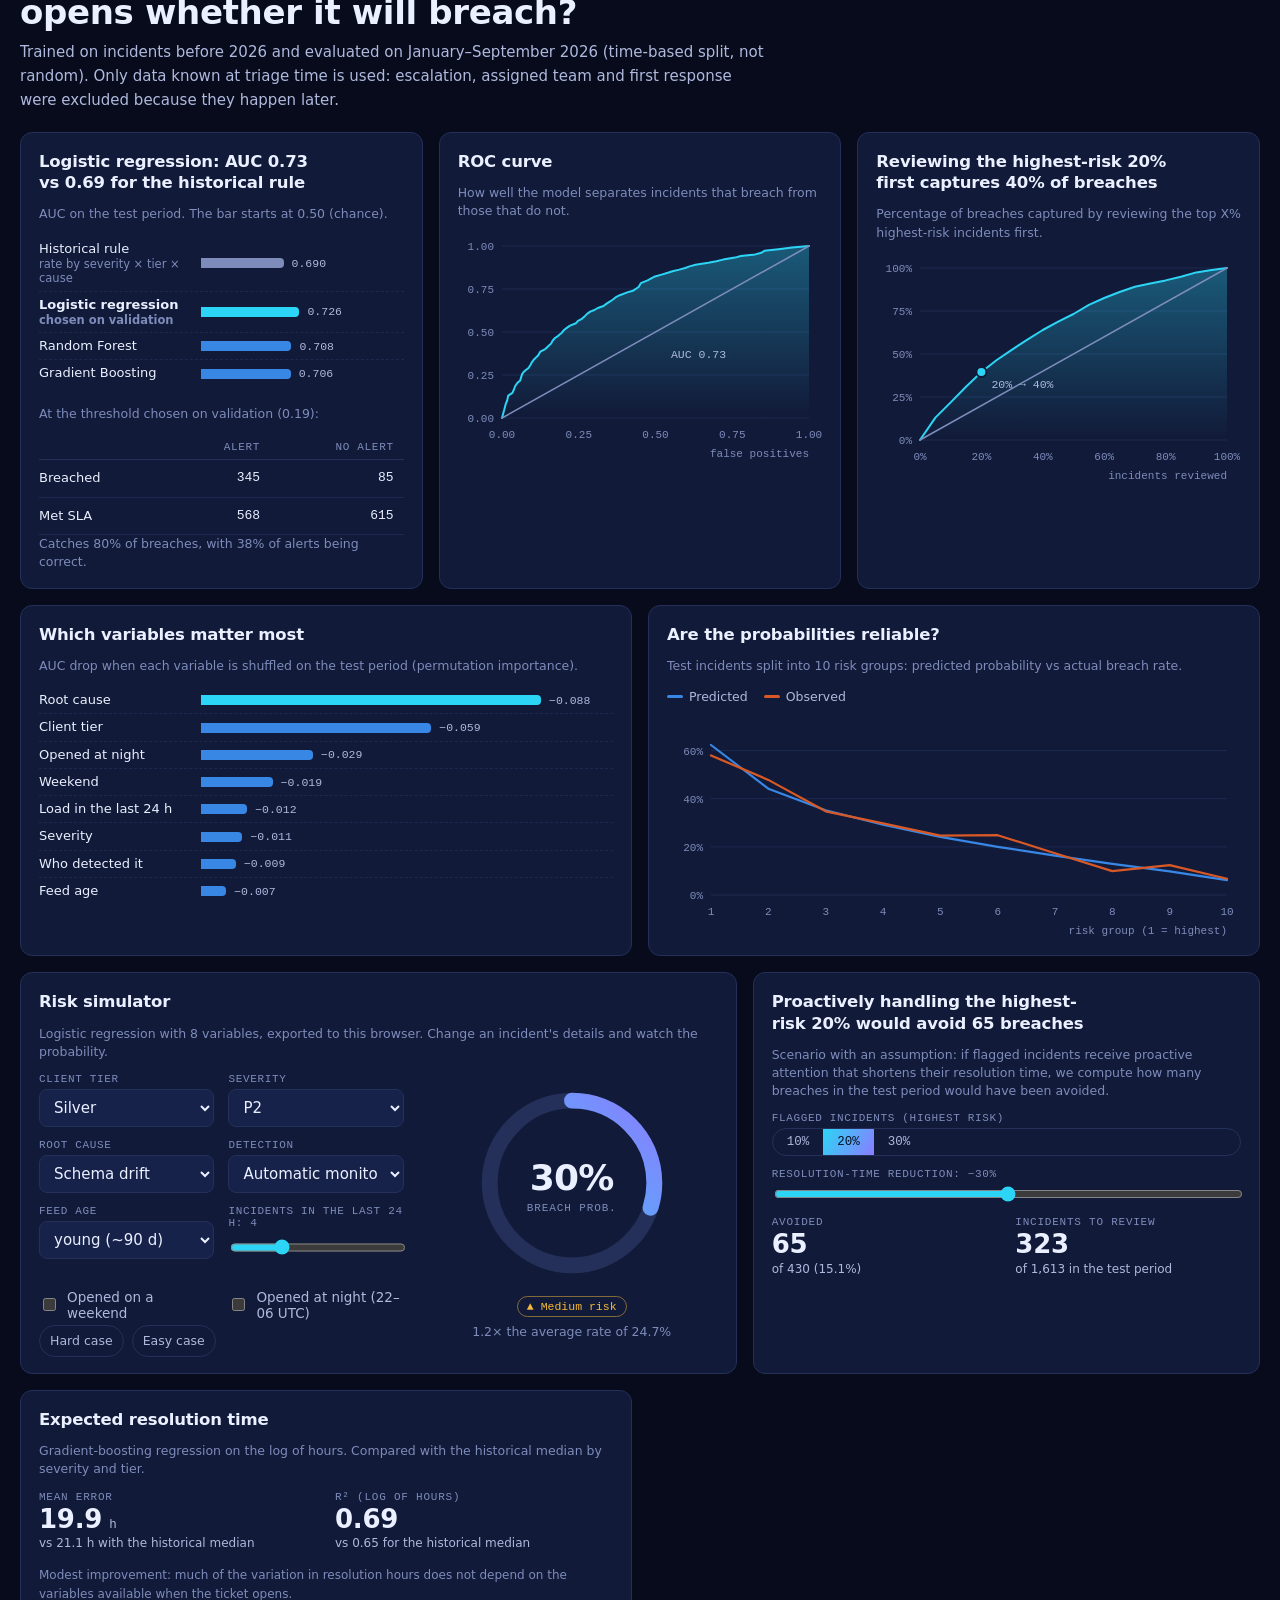
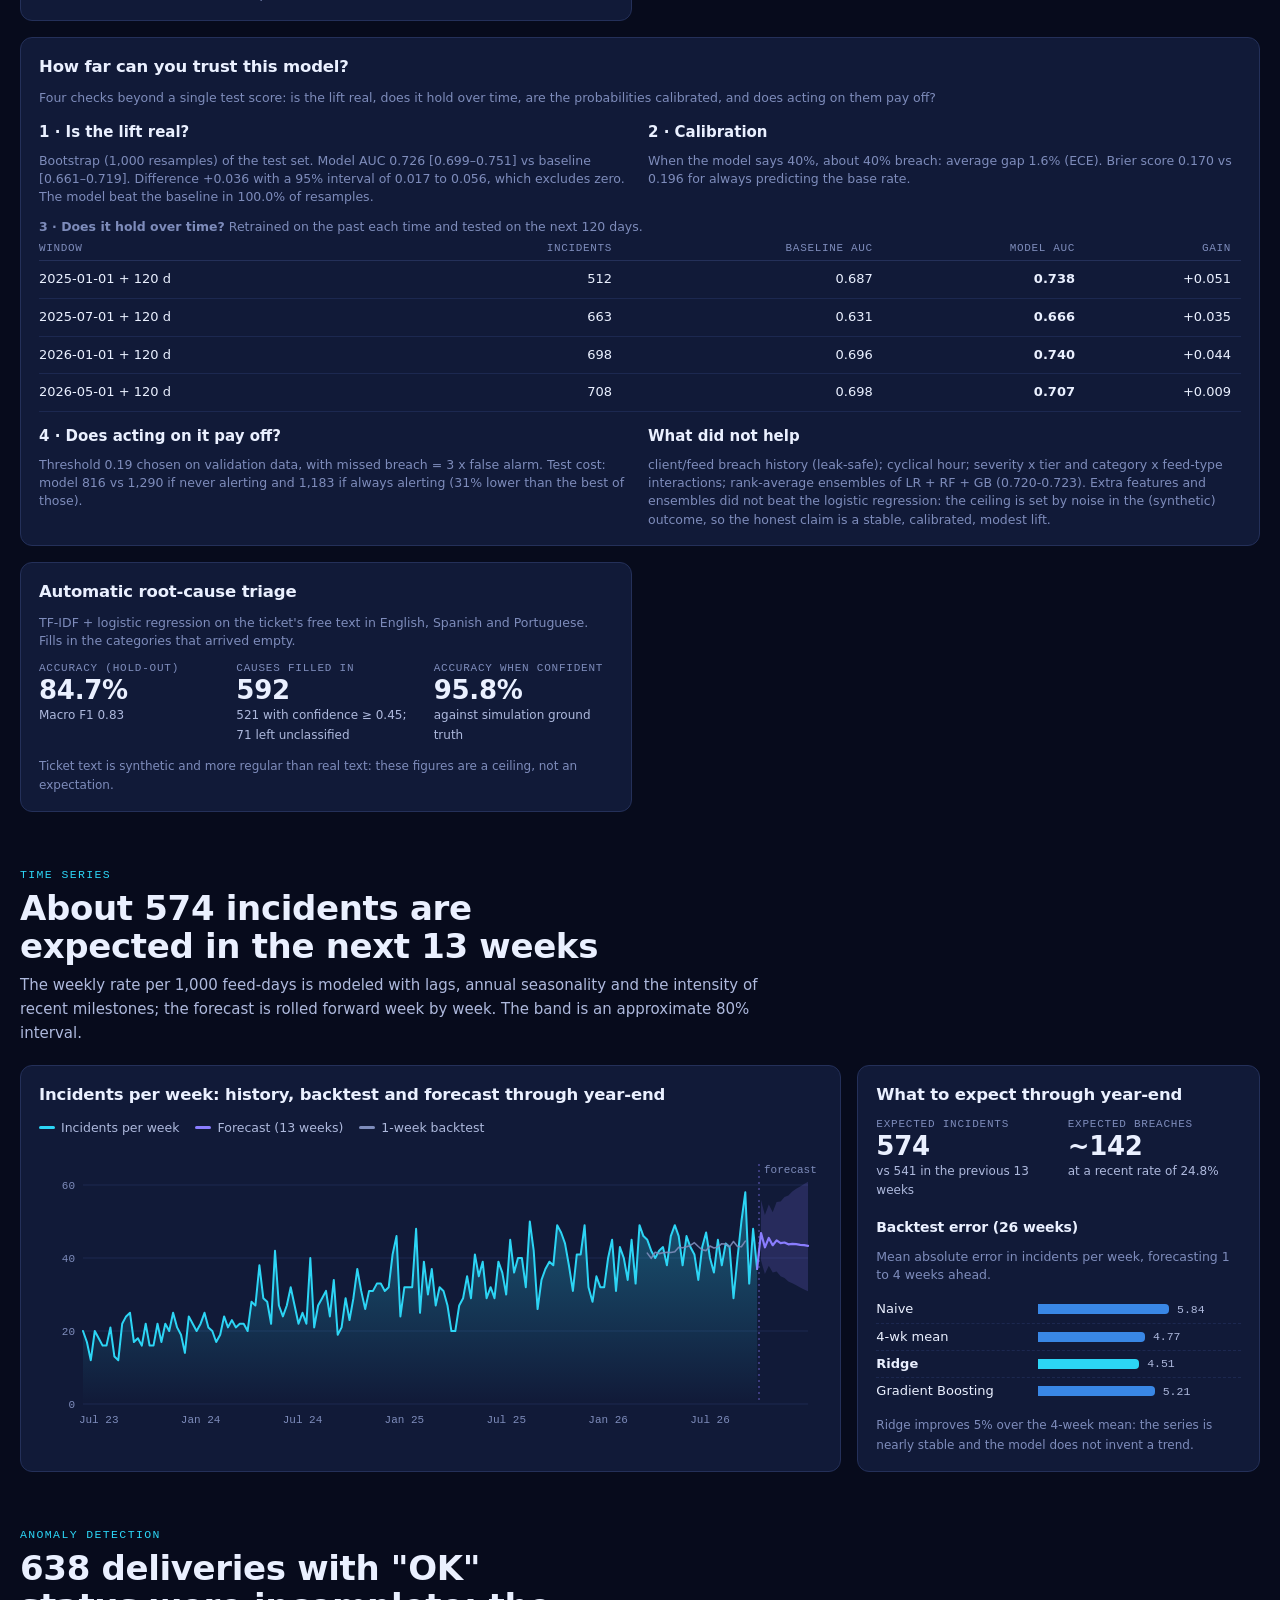
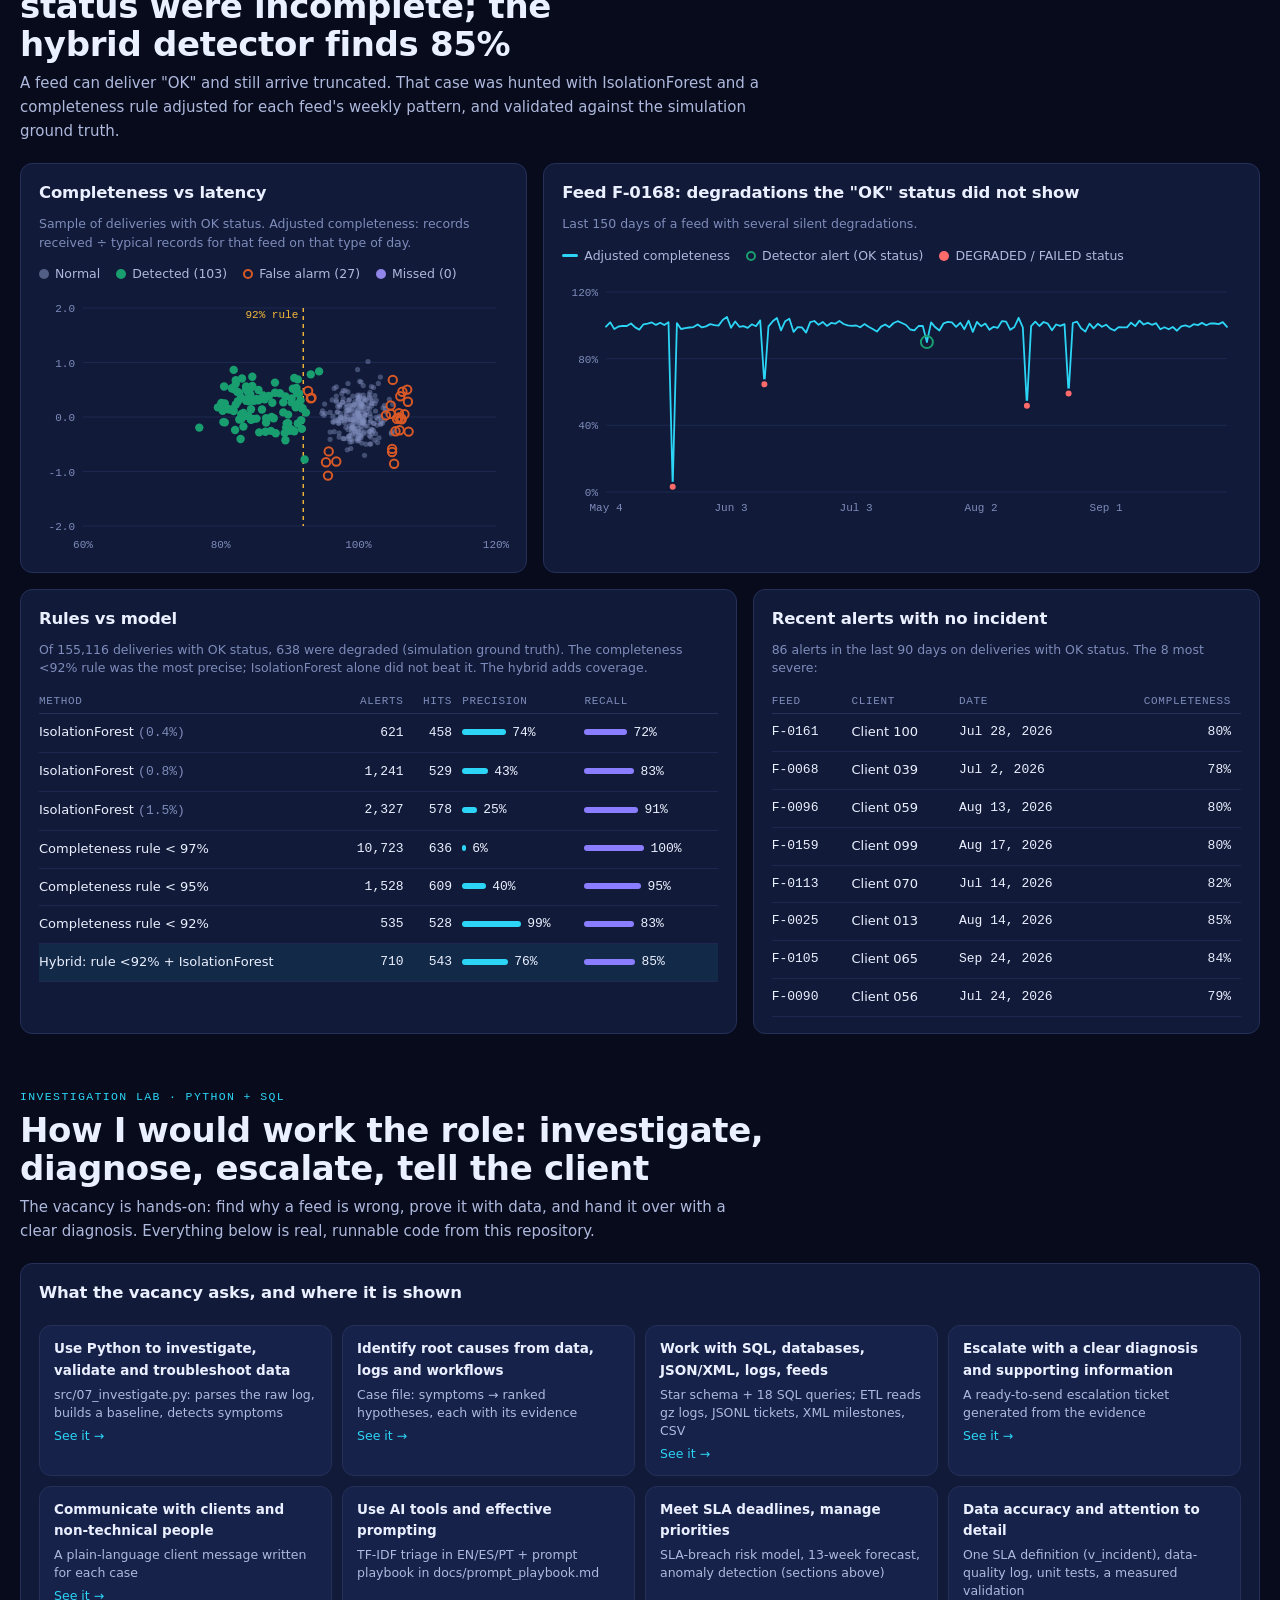
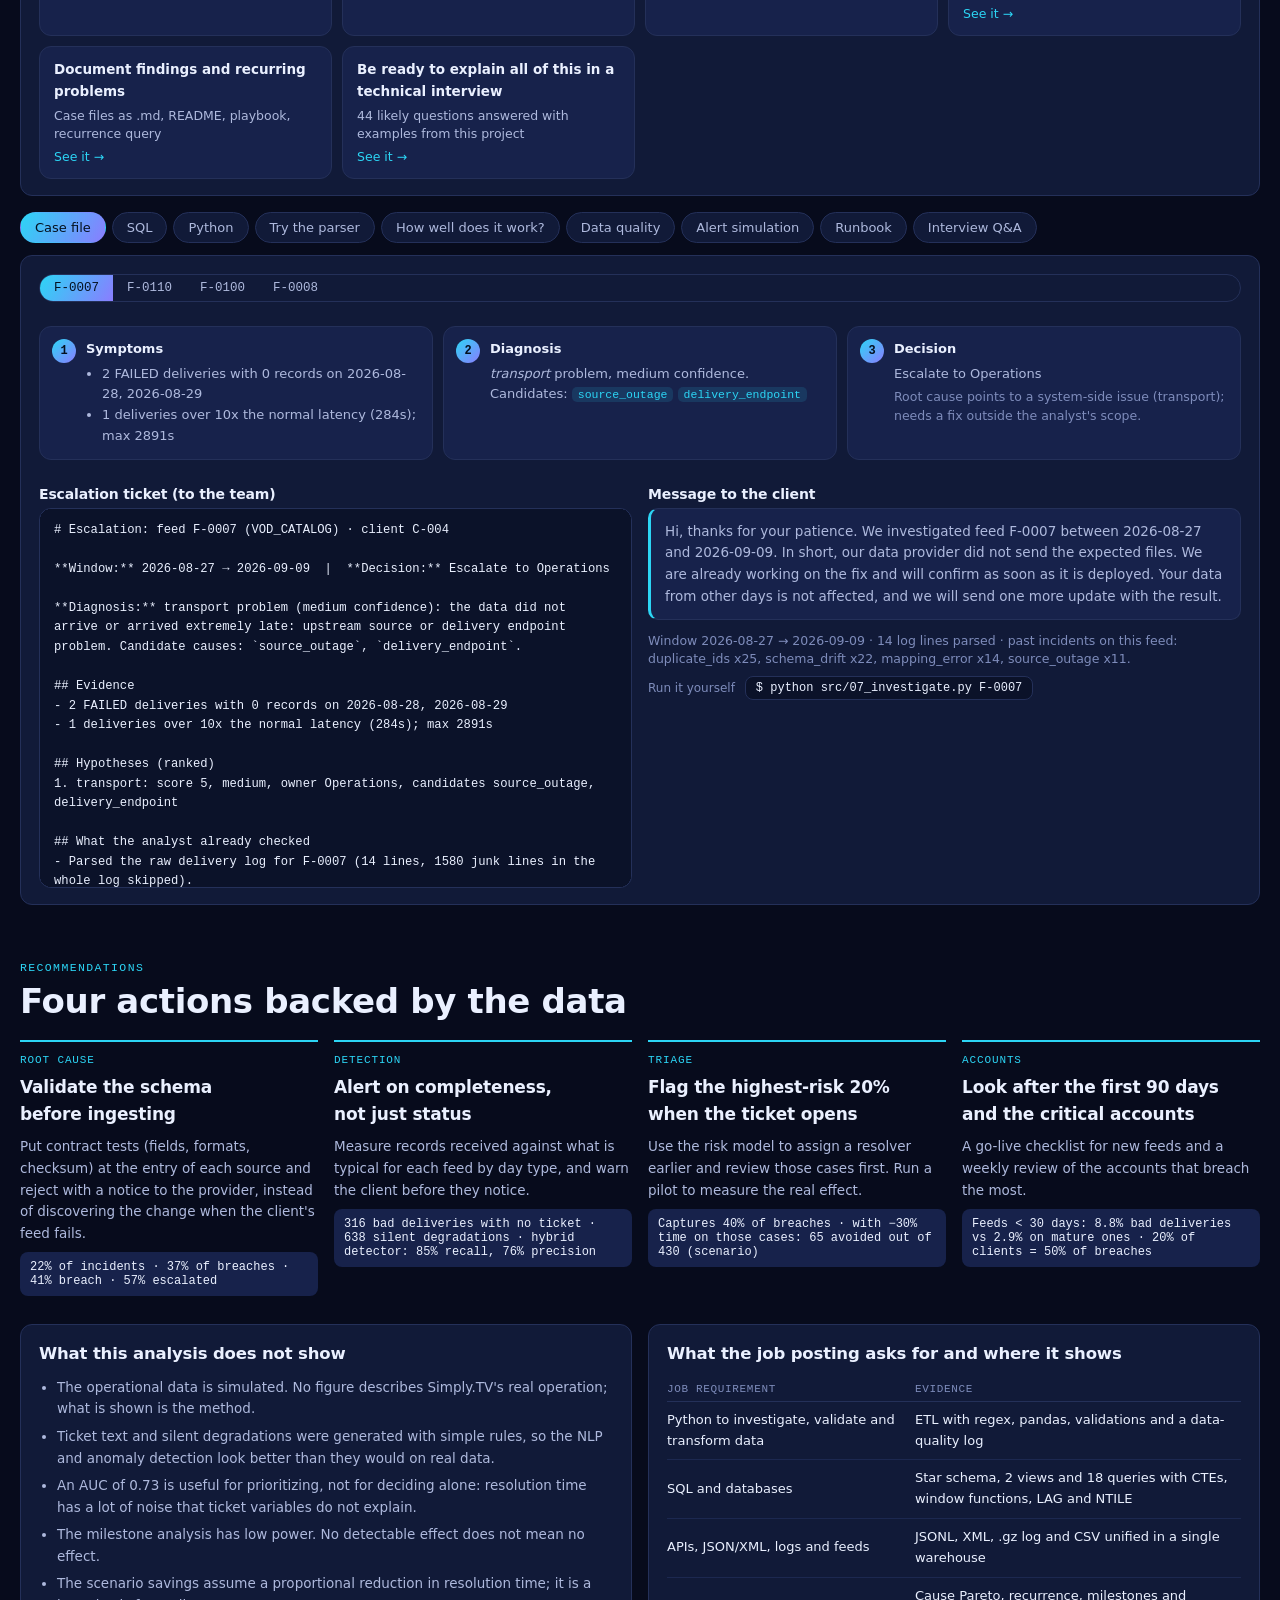
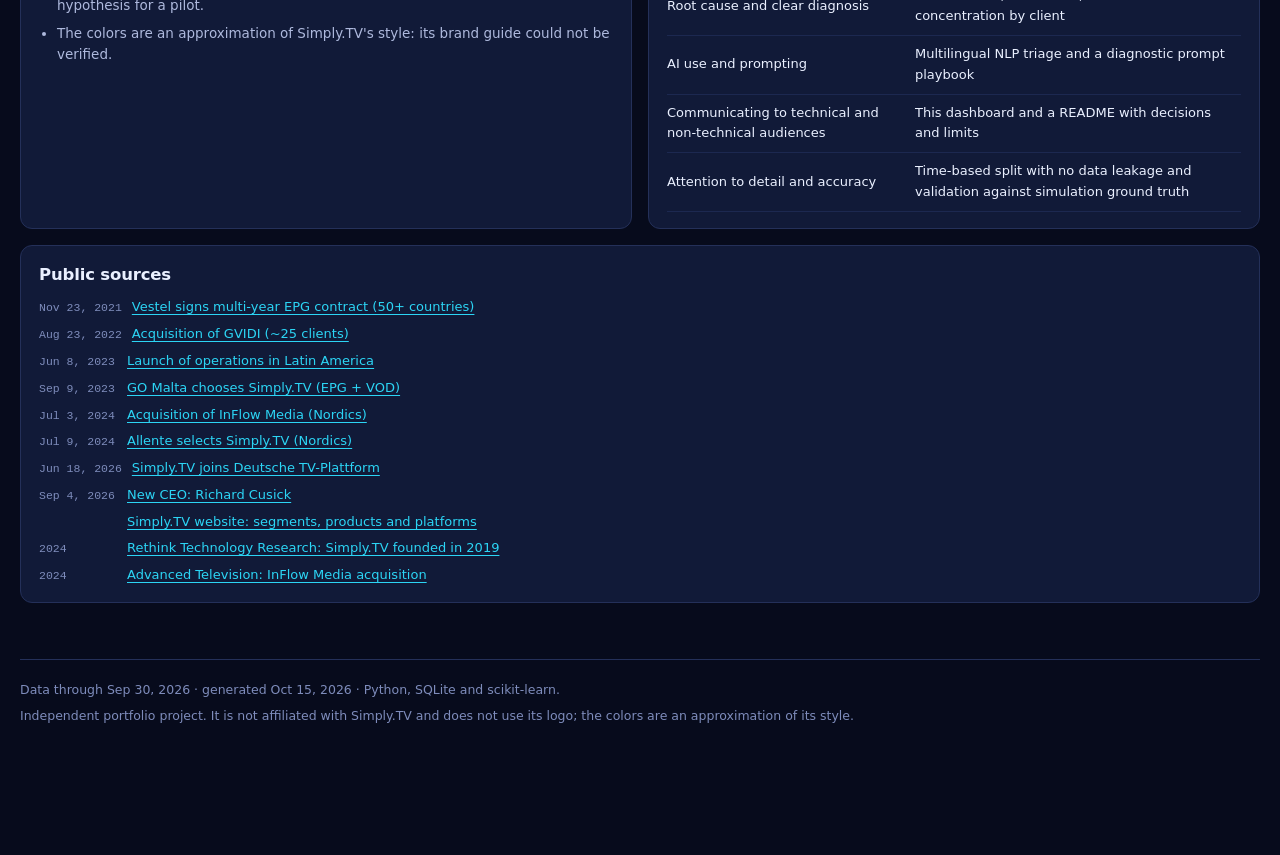
==== commit 29d0390a: "Business case section (storyline, ROI with editable assumptions, 30/60/90 plan), presentation script" ====
--- a/dashboard/index.html
+++ b/dashboard/index.html
@@ -428,6 +428,14 @@
 .tourbox b{color:var(--accent,#0ff);margin-right:6px}.tourbox button{margin-left:10px;background:none;border:1px solid currentColor;color:inherit;border-radius:8px;padding:2px 10px;cursor:pointer}
 @media (max-width:1320px){.nav-in{gap:10px}.links a{padding:6px 7px;font-size:12.5px}.iconbtn{padding-inline:10px}}
 
+.story{display:grid;grid-template-columns:repeat(auto-fit,minmax(230px,1fr));gap:14px}
+.step{display:grid;gap:8px;align-content:start;padding:16px;border:1px solid var(--line);border-radius:16px;background:color-mix(in srgb,var(--surface) 88%,transparent);color:inherit;text-decoration:none;transition:transform .2s,border-color .2s}
+.step:hover,.step:focus-visible{transform:translateY(-3px);border-color:var(--brand)}
+.step .n{width:26px;height:26px;border-radius:50%;display:grid;place-items:center;font:600 13px var(--mono);background:linear-gradient(135deg,var(--brand),var(--brand2));color:var(--on-brand)}
+.step b{font-size:17px}.step p{color:var(--ink2);font-size:14px;line-height:1.5}.step em{font-style:normal;color:var(--brand);font-size:13px}
+.roi{display:grid;gap:14px;margin:12px 0}
+.plan{list-style:none;padding:0;margin:12px 0 0;display:grid;gap:14px}.plan li{display:grid;gap:4px;border-left:2px solid var(--brand);padding-left:12px}.plan span{color:var(--ink2);font-size:14px;line-height:1.5}
+
 </style>
 <style>html{color-scheme:dark}body{margin:0}img{max-width:100%}[hidden]{display:none!important}</style>
 </head>
@@ -436,7 +444,7 @@
   <div class="nav-in">
     <a class="brand" href="#top"><span class="mark" aria-hidden="true"></span><span>Streaming Ops · Simply.TV case</span></a>
     <div class="links">
-      <a href="#explorador">Explorer</a><a href="#contexto">Context</a><a href="#diagnostico">Diagnosis</a><a href="#riesgo">Risk model</a>
+      <a href="#negocio">Business</a><a href="#explorador">Explorer</a><a href="#contexto">Context</a><a href="#diagnostico">Diagnosis</a><a href="#riesgo">Risk model</a>
       <a href="#pronostico">Forecast</a><a href="#anomalias">Anomalies</a><a href="#lab">Lab</a><a href="#acciones">Actions</a>
     </div>
     <div class="xmenu-wrap"><button class="iconbtn" id="exportBtn" type="button" aria-haspopup="true" aria-expanded="false" aria-controls="exportMenu">Export</button>
@@ -463,6 +471,33 @@
     </div>
   </header>
   <section class="kpis" id="kpis" aria-label="Key indicators"></section>
+
+  <!-- ===================== BUSINESS CASE ===================== -->
+  <section class="sec" id="negocio">
+    <div class="sec-h">
+      <div class="eyebrow">Business case</div>
+      <h2 id="bcT"></h2>
+      <p>The decision, the evidence behind it and the expected return, in one screen. Every step links to the technical analysis that supports it.</p>
+    </div>
+    <div class="story" id="story"></div>
+    <div class="grid" style="margin-top:20px">
+      <div class="card s7">
+        <h3>What is the return? Change the assumptions</h3>
+        <p class="sub">Uses the model's test-period results (Jan–Sep 2026) scaled to 12 months. The money and hours below are <b>illustrative assumptions</b>: replace them with the real cost of a breach in your operation.</p>
+        <div class="roi">
+          <div class="field"><label>Flagged incidents (highest risk)</label><div class="seg" id="roiTop" role="group" aria-label="Percentage of incidents flagged"></div></div>
+          <div class="field"><label for="roiRed">Resolution time cut for flagged incidents: <span id="roiRedV" class="mono"></span></label><input type="range" id="roiRed" min="10" max="50" step="10" value="30"></div>
+          <div class="field"><label for="roiCost">Cost of one SLA breach (credits, churn risk, escalation): <span id="roiCostV" class="mono"></span></label><input type="range" id="roiCost" min="100" max="2000" step="100" value="500"></div>
+          <div class="field"><label for="roiHrs">Analyst hours per breach: <span id="roiHrsV" class="mono"></span></label><input type="range" id="roiHrs" min="1" max="12" step="1" value="4"></div>
+        </div>
+        <div class="stats" id="roiOut"></div>
+      </div>
+      <div class="card s5">
+        <h3>Plan: 30 / 60 / 90 days on real data</h3>
+        <ol class="plan" id="plan"></ol>
+      </div>
+    </div>
+  </section>
 
   <!-- ===================== EXPLORER ===================== -->
   <section class="sec" id="explorador">
@@ -1341,6 +1376,36 @@
 $('#foot1').textContent = `Data through ${fdate(D.meta.cutoff)} · generated ${fdate(D.meta.generated)} · Python, SQLite and scikit-learn.`;
 $$('.cnt').forEach(countUp);
 
+/* ===== Business case: storyline + ROI + plan ===== */
+(function () {
+  const root = $('#story'); if (!root) return;
+  const sch = par.schema_drift, g20 = C.top20_capture, miss = D.missed.reduce((a, r) => a + r.no_incident, 0), badTot = D.missed.reduce((a, r) => a + r.bad_deliveries, 0);
+  const dA = dl.auto, dC = dl.client;
+  $('#bcT').textContent = `${pct(K.sla_breach_pct, 1)} of incidents breach the SLA, and the biggest lever is schema changes`;
+  const S = [
+    ['1', 'Problem', `${nf(K.sla_breaches)} of ${nf(K.incidents_resolved)} resolved incidents missed their SLA. Median fix ${nf(K.median_resolution_h, 0)} h, but the slowest 10% take over ${nf(K.p90_resolution_h, 0)} h.`, '#contexto', 'See the context'],
+    ['2', 'Cause', `Schema changes are ${pct(sch.share_pct, 0)} of incidents but ${pct(sch.breach_share_pct, 0)} of breaches (${pct(sch.breach_pct, 0)} breach rate). ${nf(miss)} of ${nf(badTot)} bad deliveries never opened an incident, and client-detected issues take ${nf(dC.mean_detection_delay_h, 0)} h to surface vs ${nf(dA.mean_detection_delay_h, 1)} h when automatic.`, '#diagnostico', 'See the diagnosis'],
+    ['3', 'Action', `Alert on schema change and completeness drops, and flag the riskiest 20% of tickets at opening: the model captures ${pct(100 * g20, 0)} of breaches and beats the baseline in every time window.`, '#riesgo', 'See the model'],
+    ['4', 'Next step', 'Run a 90-day pilot on real data with a control group, so the effect is measured and not assumed. The plan is on this screen.', '#lab', 'See how the investigator works']];
+  root.innerHTML = S.map(s => `<a class="step" href="${s[3]}"><span class="n">${s[0]}</span><b>${s[1]}</b><p>${s[2]}</p><em>${s[4]} →</em></a>`).join('');
+  const grid2 = C.whatif.grid, scale = 12 / 9, st = { top: 20 };
+  $('#roiTop').innerHTML = [10, 20, 30].map(v => `<button type="button" data-v="${v}" aria-pressed="${v === st.top}">${v}%</button>`).join('');
+  function roi() {
+    const red = +$('#roiRed').value, cost = +$('#roiCost').value, hrs = +$('#roiHrs').value, g = grid2.find(x => x.topk === st.top && x.reduction === red);
+    const yr = Math.round(g.avoided * scale);
+    $('#roiRedV').textContent = '−' + red + '%'; $('#roiCostV').textContent = '€' + nf(cost); $('#roiHrsV').textContent = hrs + ' h';
+    $('#roiOut').innerHTML = `<div class="stat"><div class="k">Breaches avoided / year</div><div class="v">${nf(yr)}</div><div class="d">${pct(g.avoided_pct)} of breaches</div></div>
+      <div class="stat"><div class="k">Estimated savings / year</div><div class="v">€${nf(yr * cost)}</div><div class="d">${nf(yr)} × €${nf(cost)}</div></div>
+      <div class="stat"><div class="k">Analyst hours freed / year</div><div class="v">${nf(yr * hrs)}</div><div class="d">${nf(yr)} × ${hrs} h</div></div>`;
+  }
+  $$('#roiTop button').forEach(b => b.addEventListener('click', () => { st.top = +b.dataset.v; $$('#roiTop button').forEach(x => x.setAttribute('aria-pressed', x === b)); roi(); }));
+  ['#roiRed', '#roiCost', '#roiHrs'].forEach(s => $(s).addEventListener('input', roi)); roi();
+  const P = [['Days 1–30 · Connect and measure', 'Read the real delivery logs and ticket history into the same star schema. Re-compute the baseline: breach rate, detection delay, silent failures.'],
+    ['Days 31–60 · Alert and validate', 'Turn on the schema-change and completeness alerts in shadow mode. Re-train the risk model on real data and check calibration before trusting any probability.'],
+    ['Days 61–90 · Pilot with a control group', 'Flag the riskiest 20% for half of the team and compare breach rate and resolution time with the other half. Decide to scale from the measured effect.']];
+  $('#plan').innerHTML = P.map(p => `<li><b>${p[0]}</b><span>${p[1]}</span></li>`).join('');
+})();
+
 /* ===== Palette switcher: 7 aesthetics x (dark | light). Each palette is generated from a few HSL anchors and
    written as inline CSS variables on <html>, so every SVG chart, the particles, the map and the skyline follow. ===== */
 (function () {
@@ -1986,6 +2051,7 @@
 (function () {
   const btn = document.getElementById('tourBtn'); if (!btn) return;
   const STEPS = [['kpis', 'The headline numbers: 5,485 incidents, 24.7% SLA breaches, median fix 19 h.'],
+    ['negocio', 'The business case: problem, cause, action and the return, with editable assumptions.'],
     ['explorador', 'Filter by region, segment and tier: every chart below follows.'],
     ['diagnostico', 'Where the problem is: schema changes break SLA 40% of the time.'],
     ['riesgo', 'A model flags the riskiest 20% of incidents and catches ~40% of breaches.'],
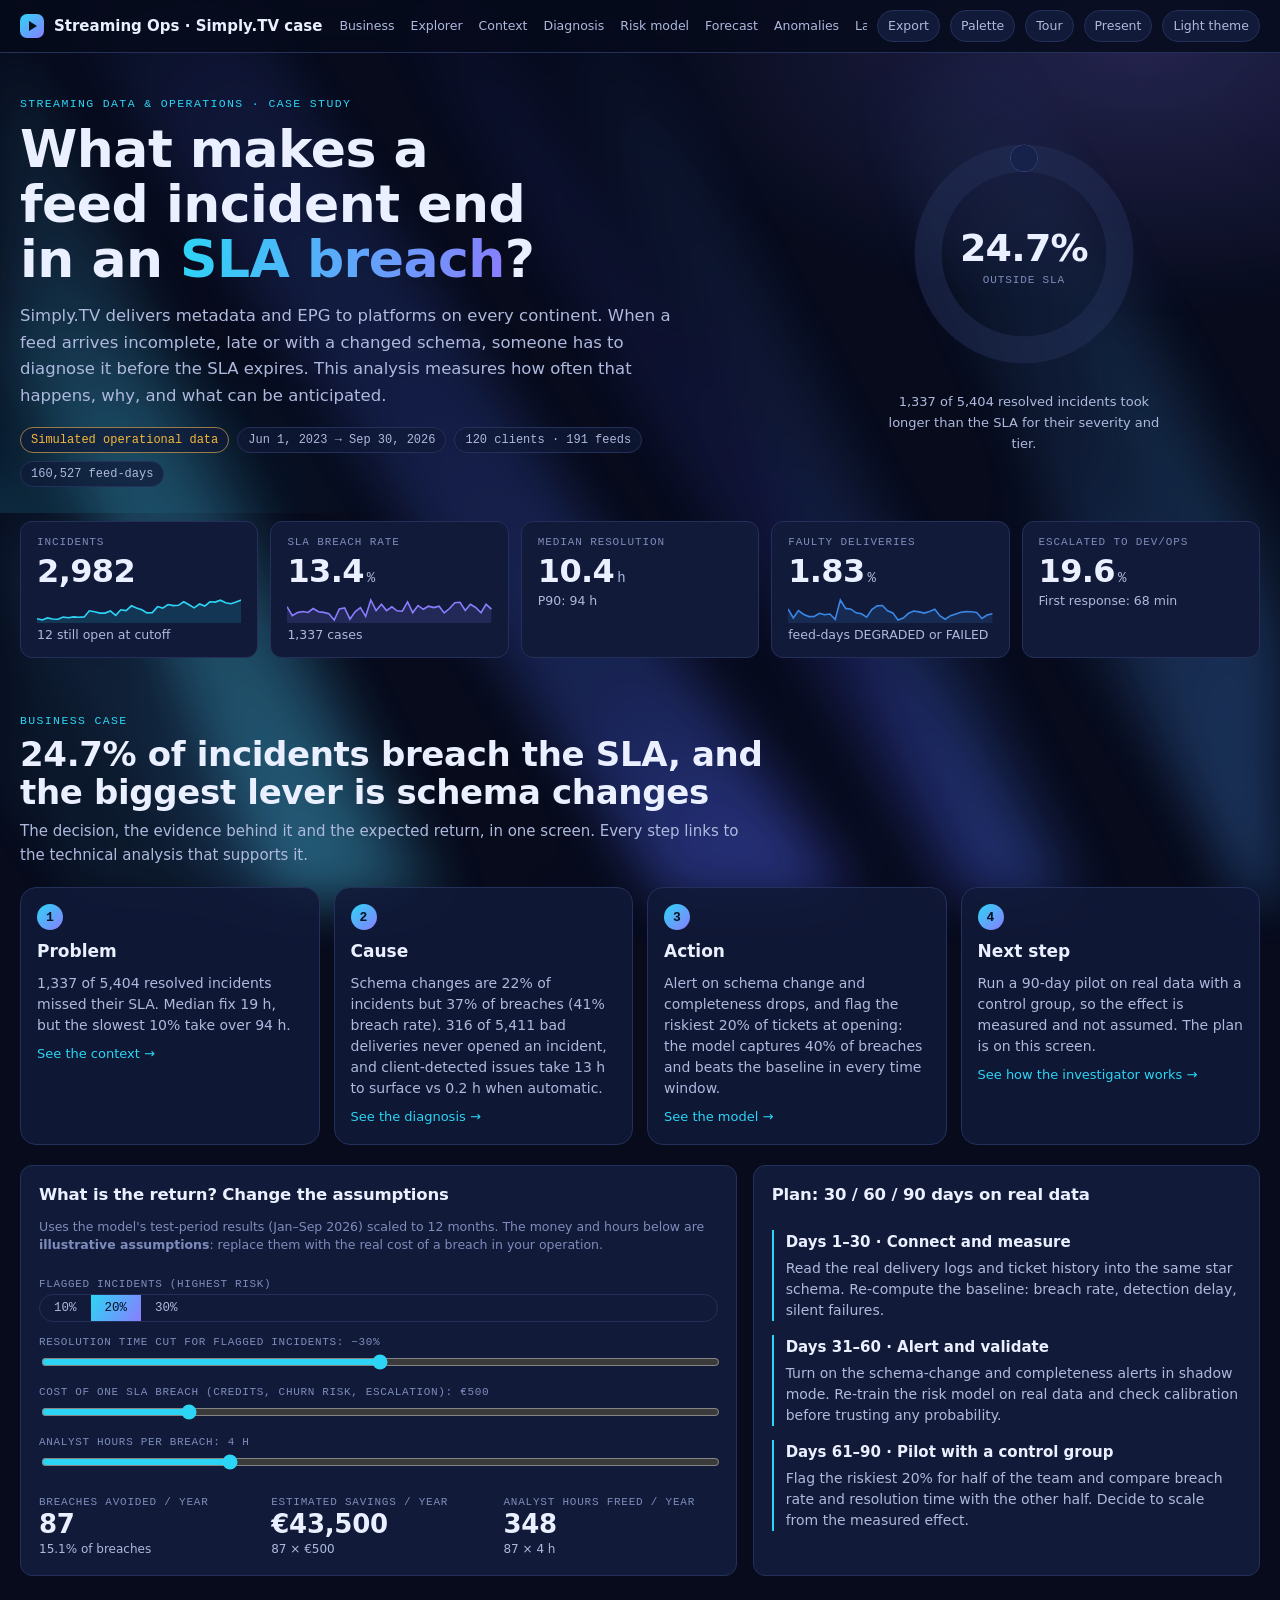
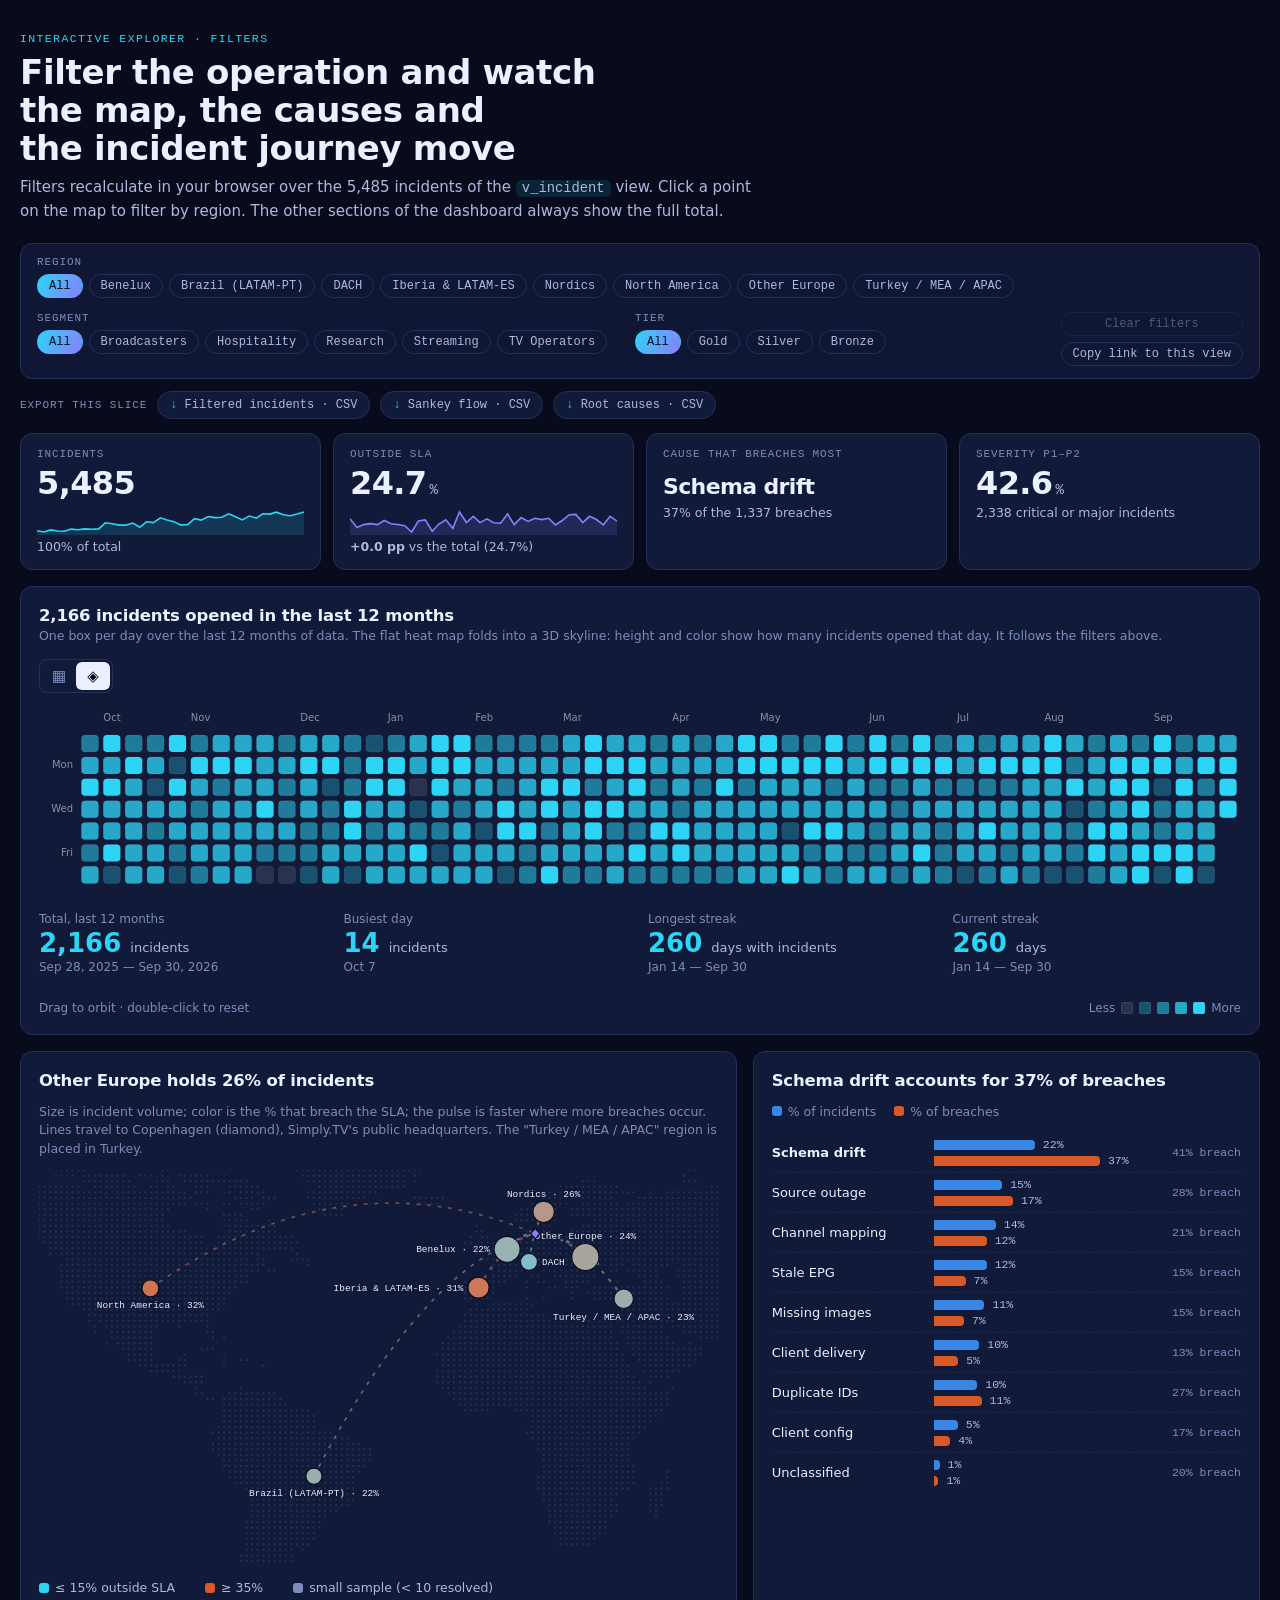
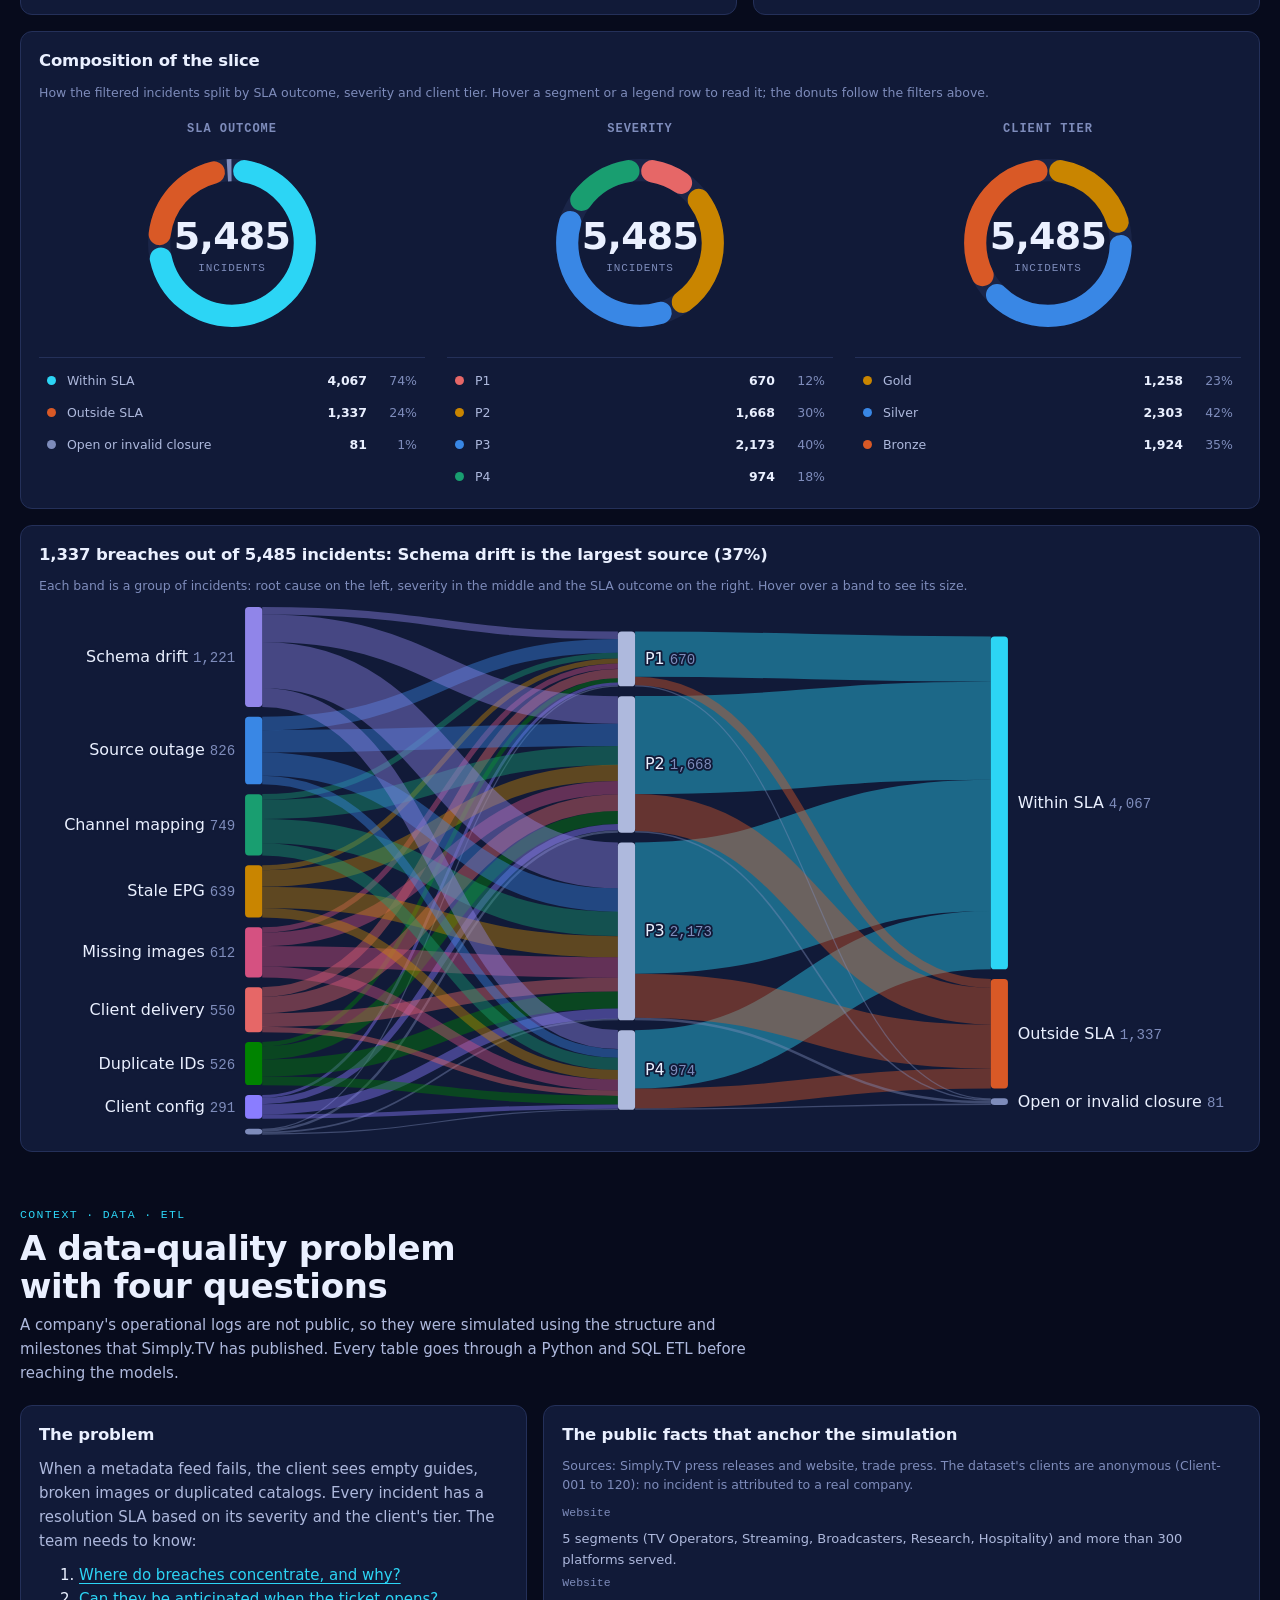
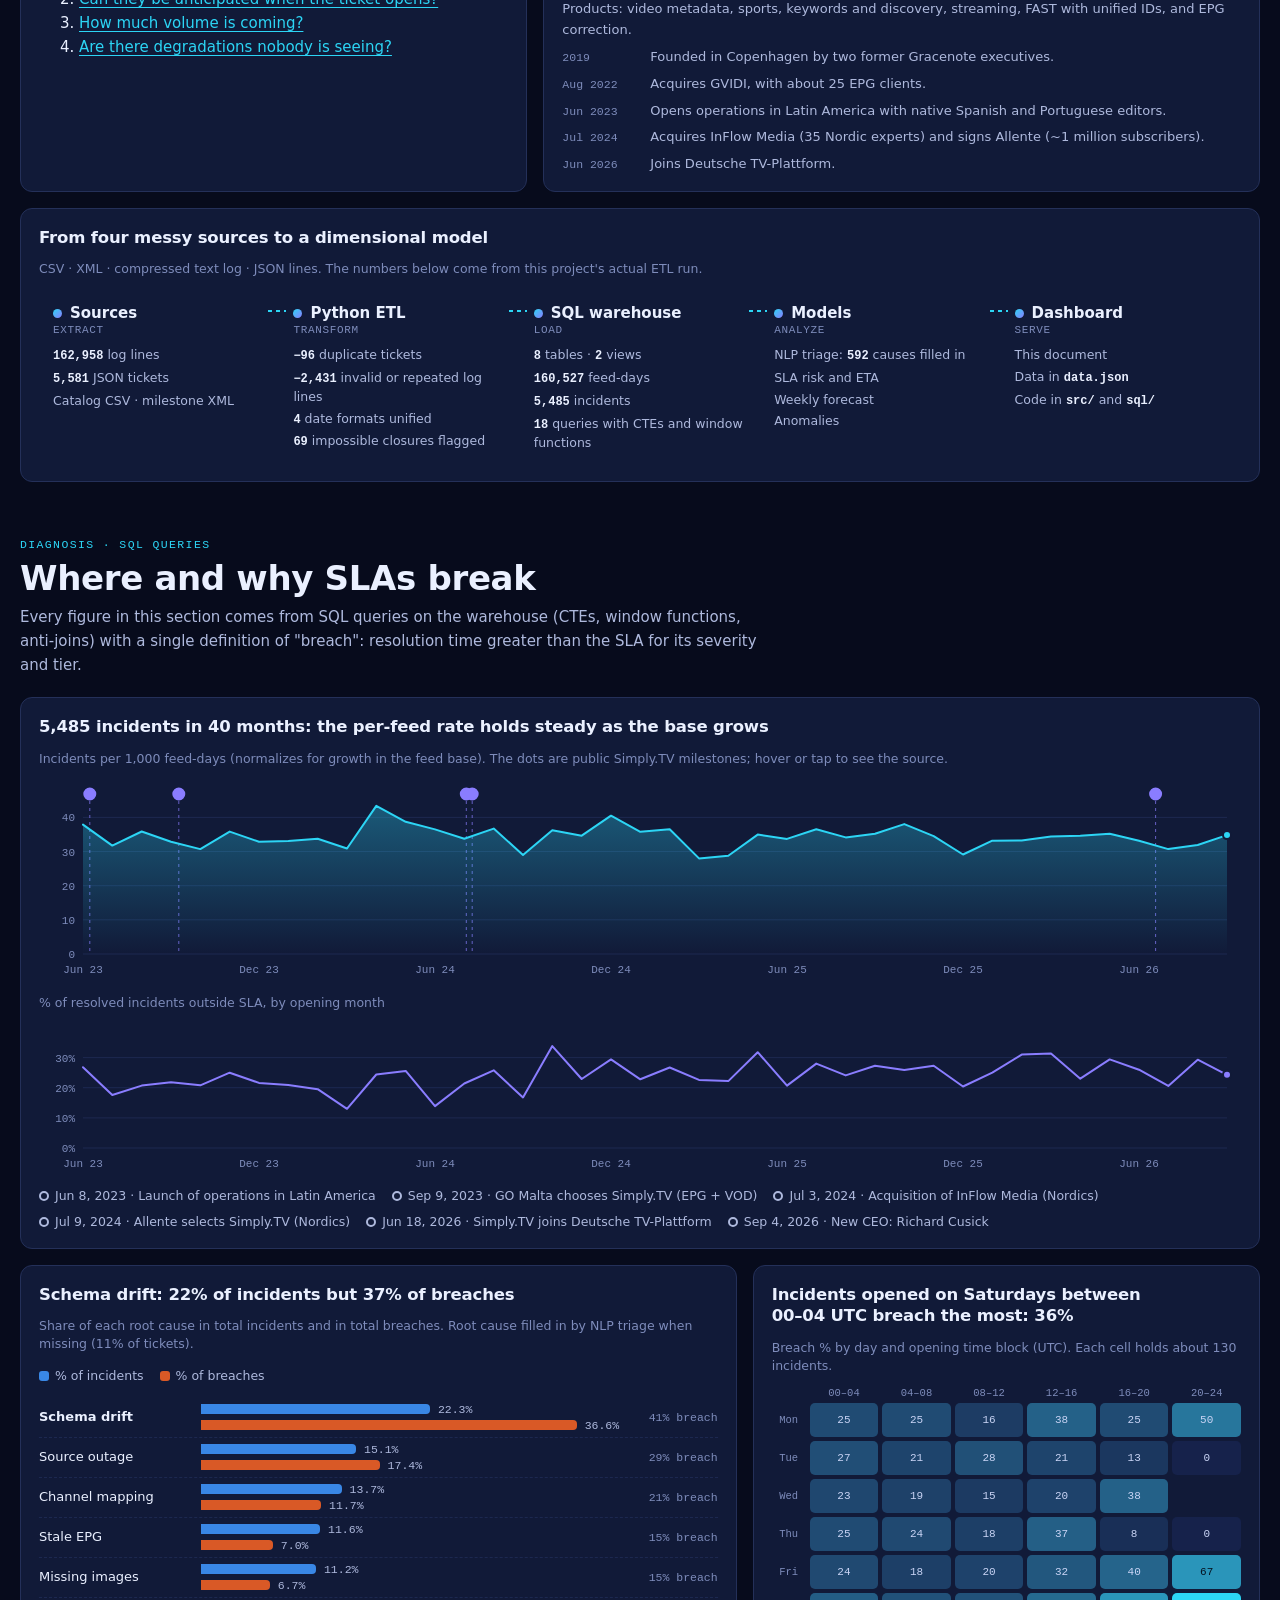
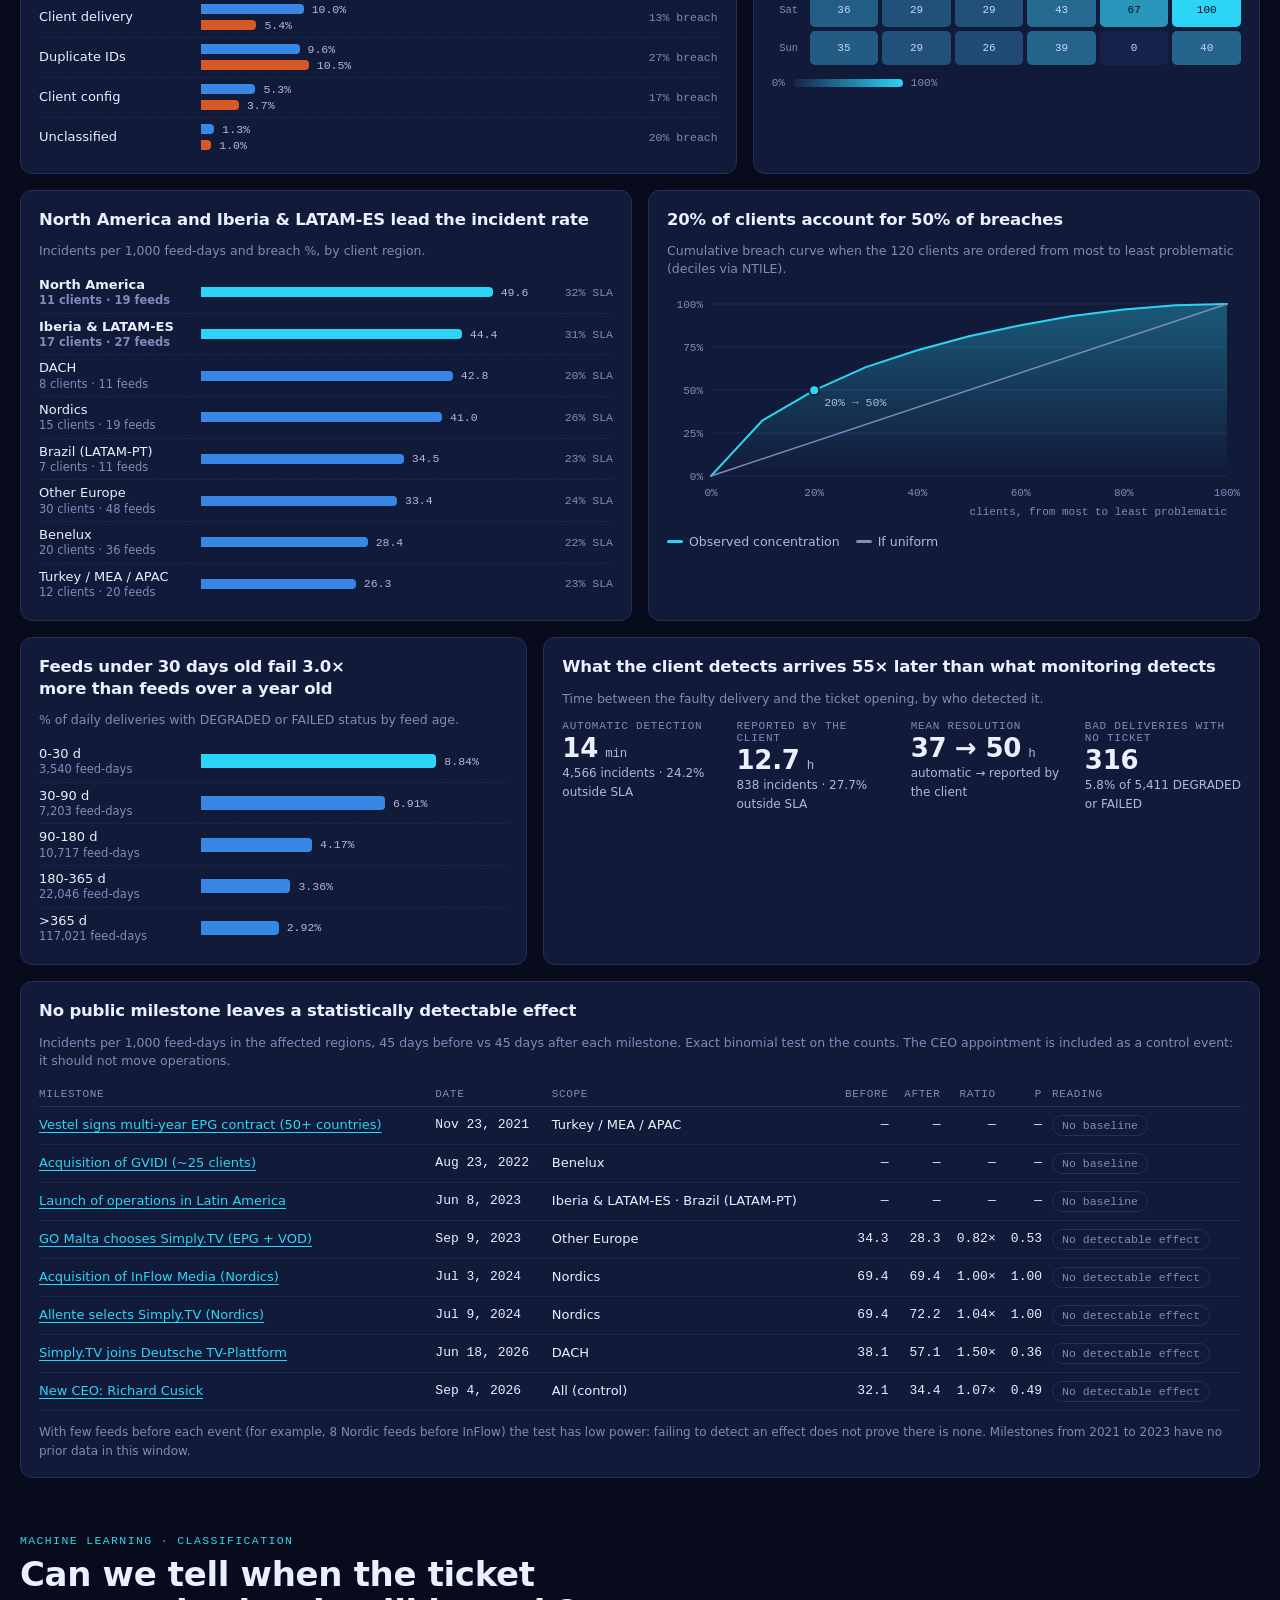
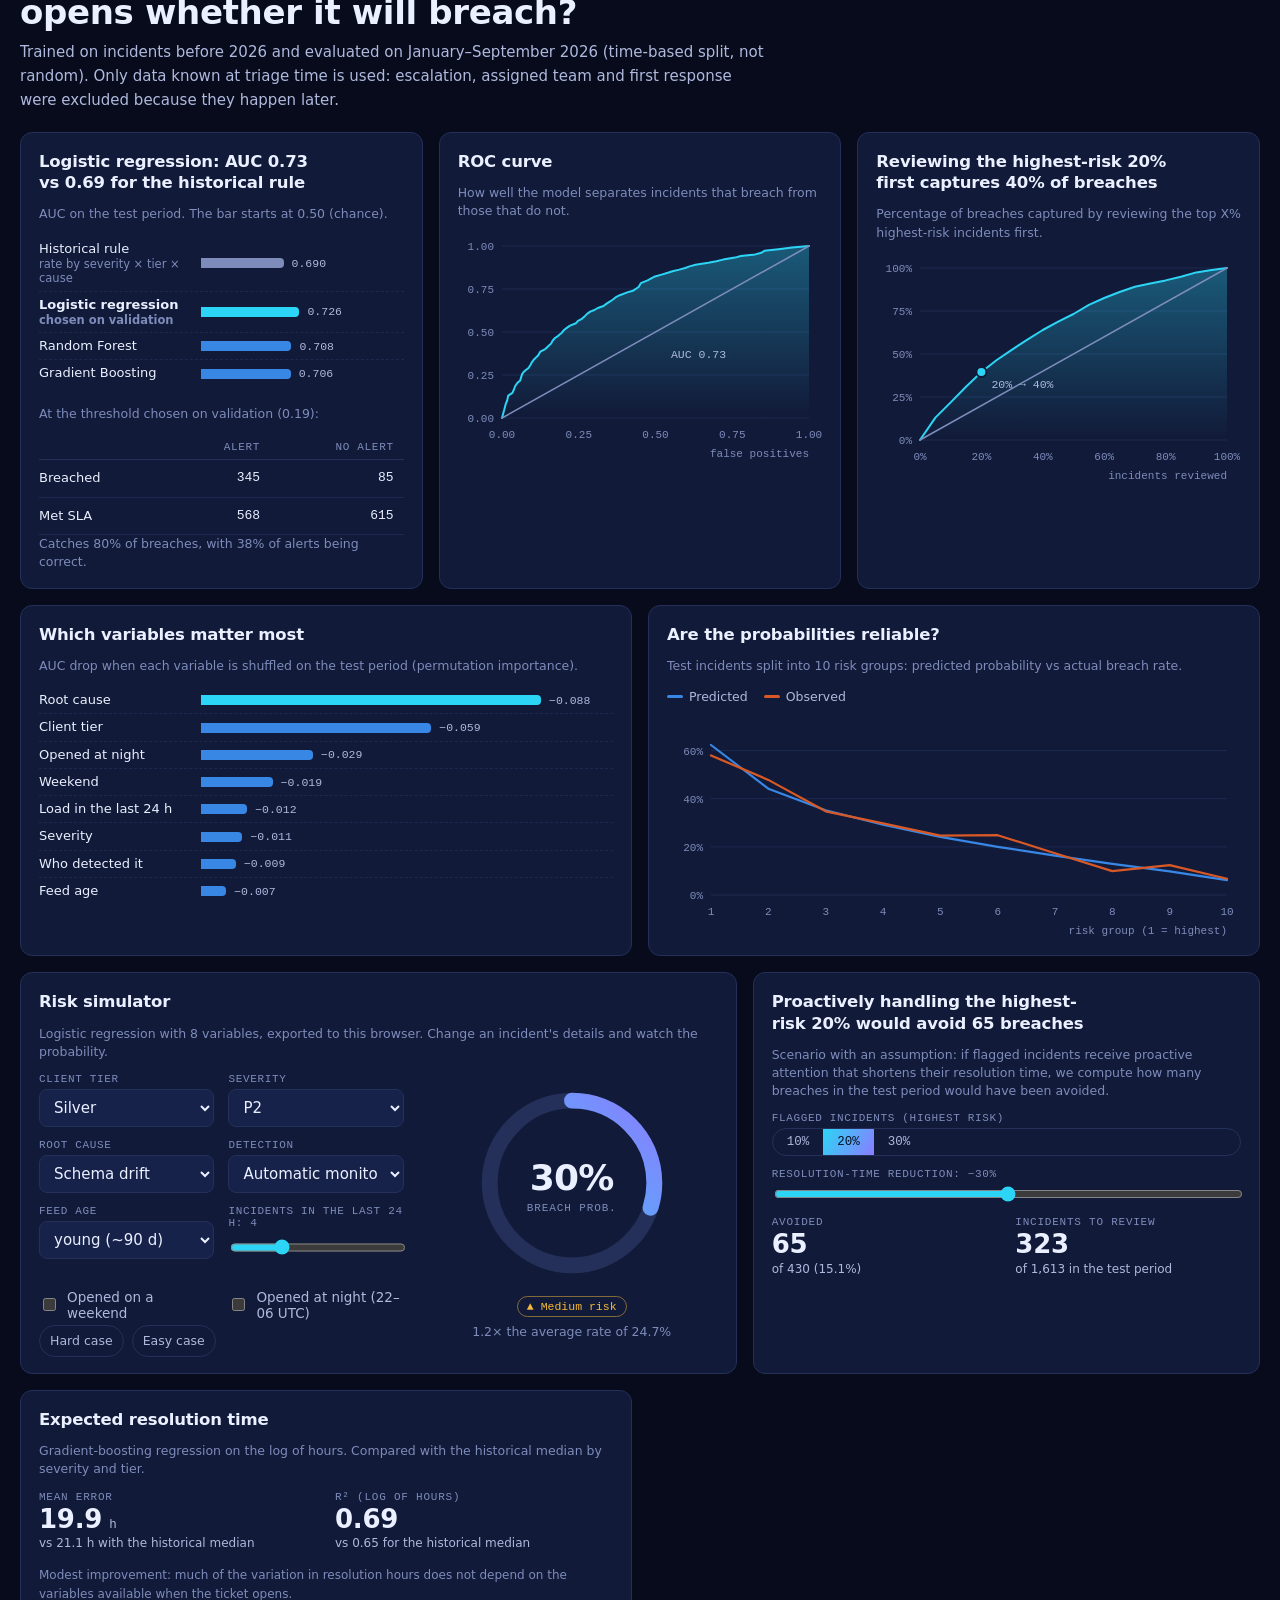
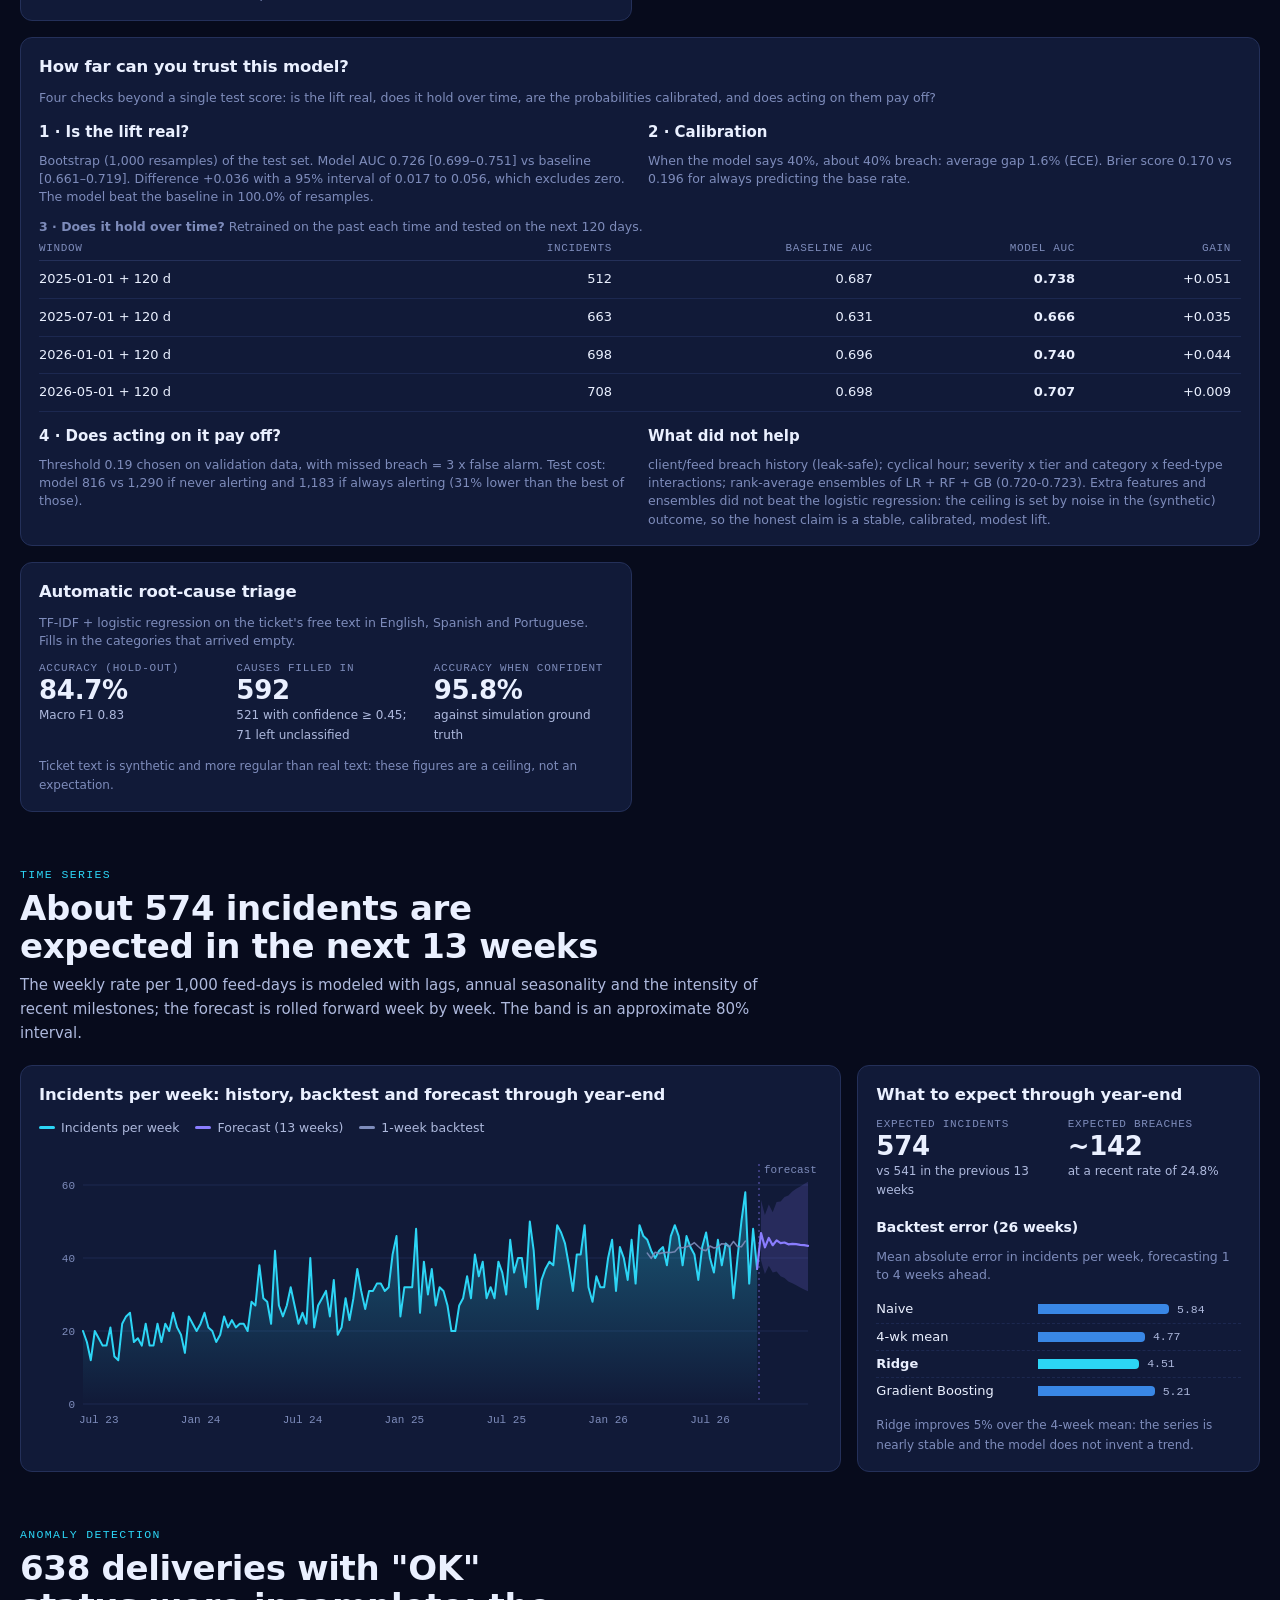
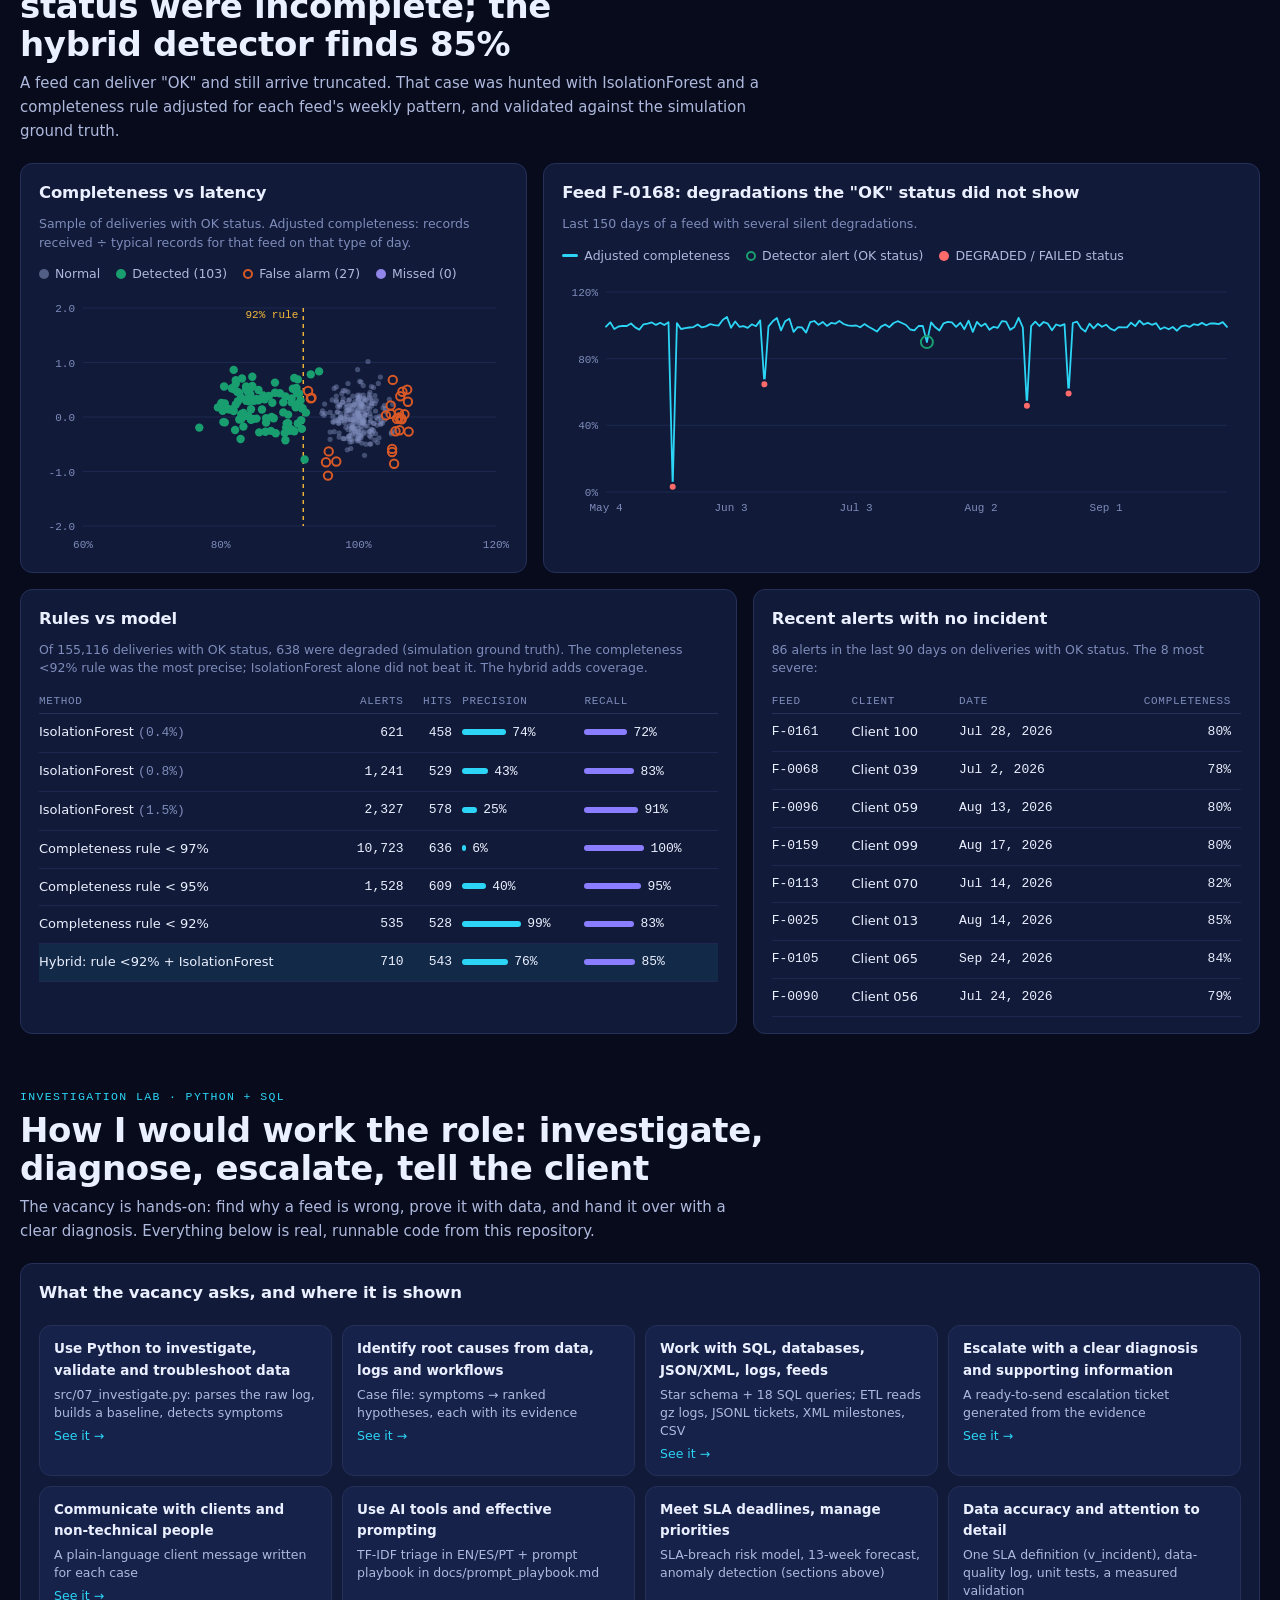
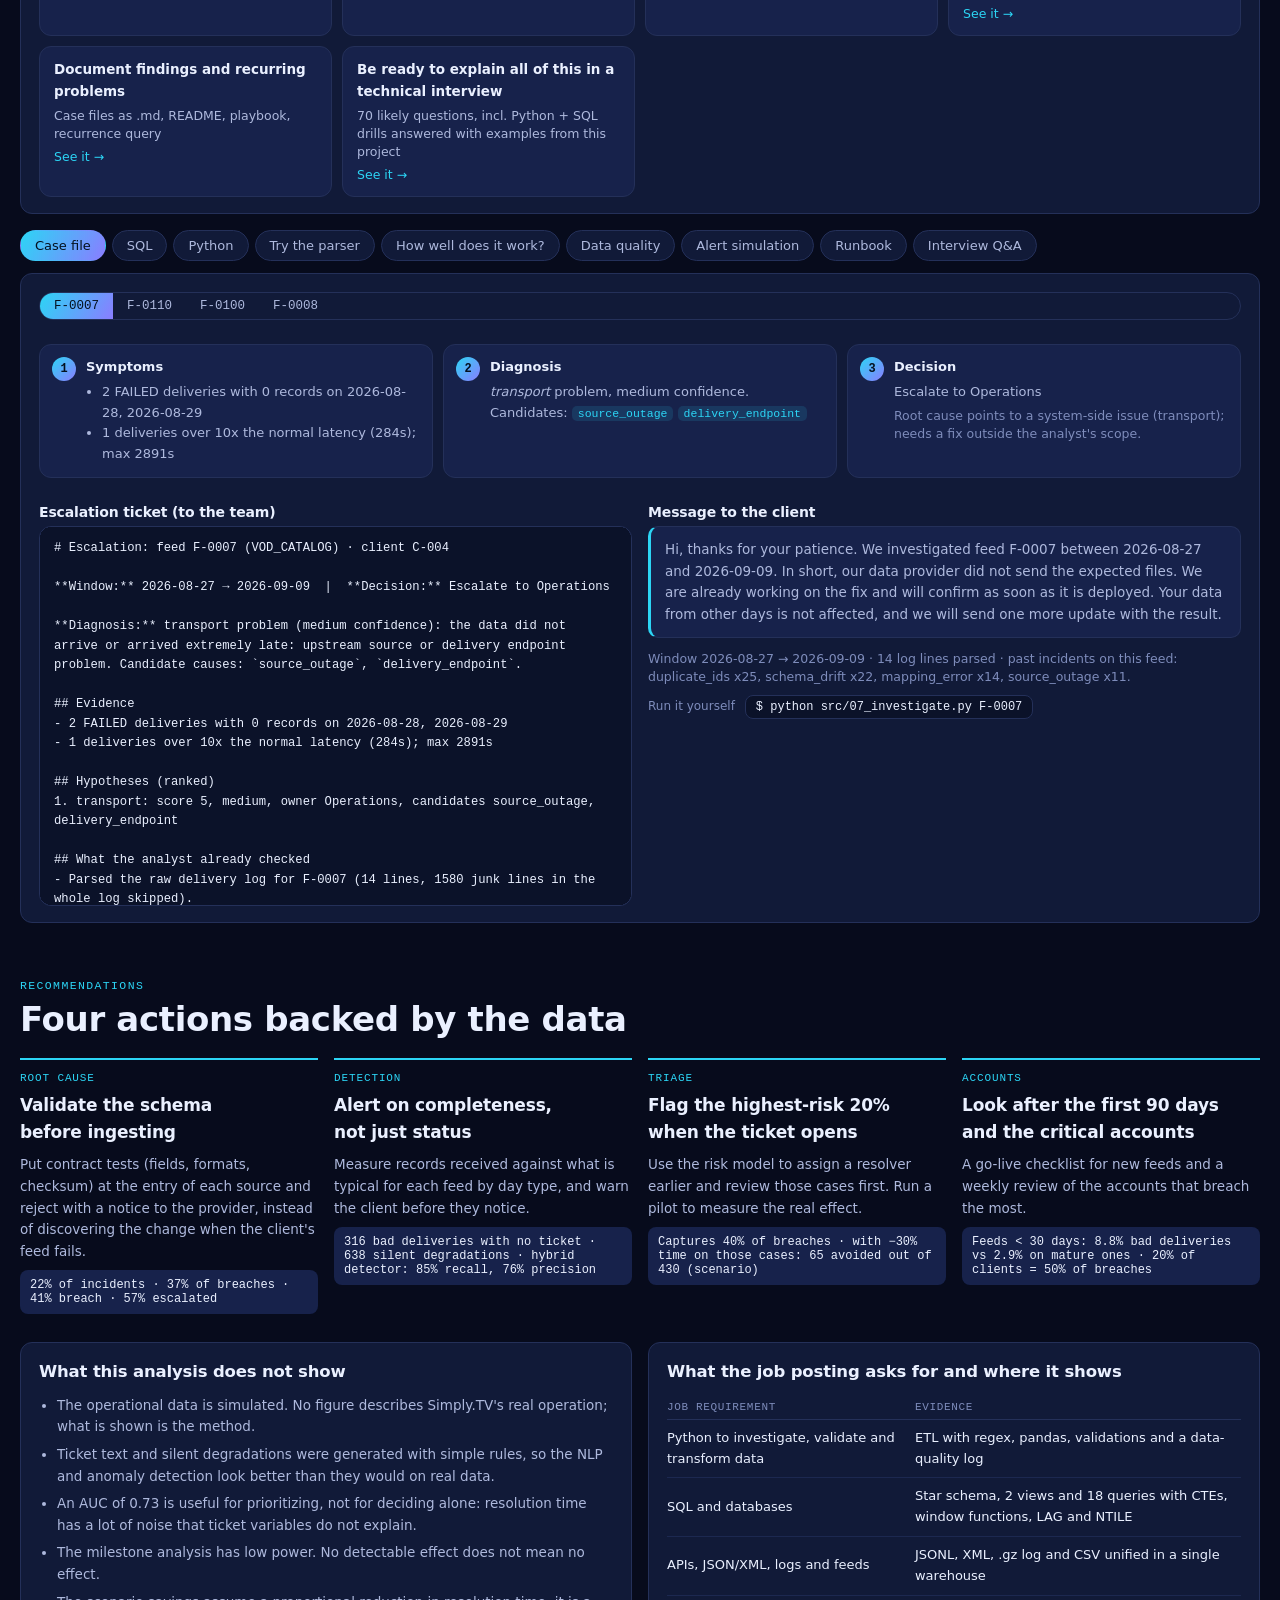
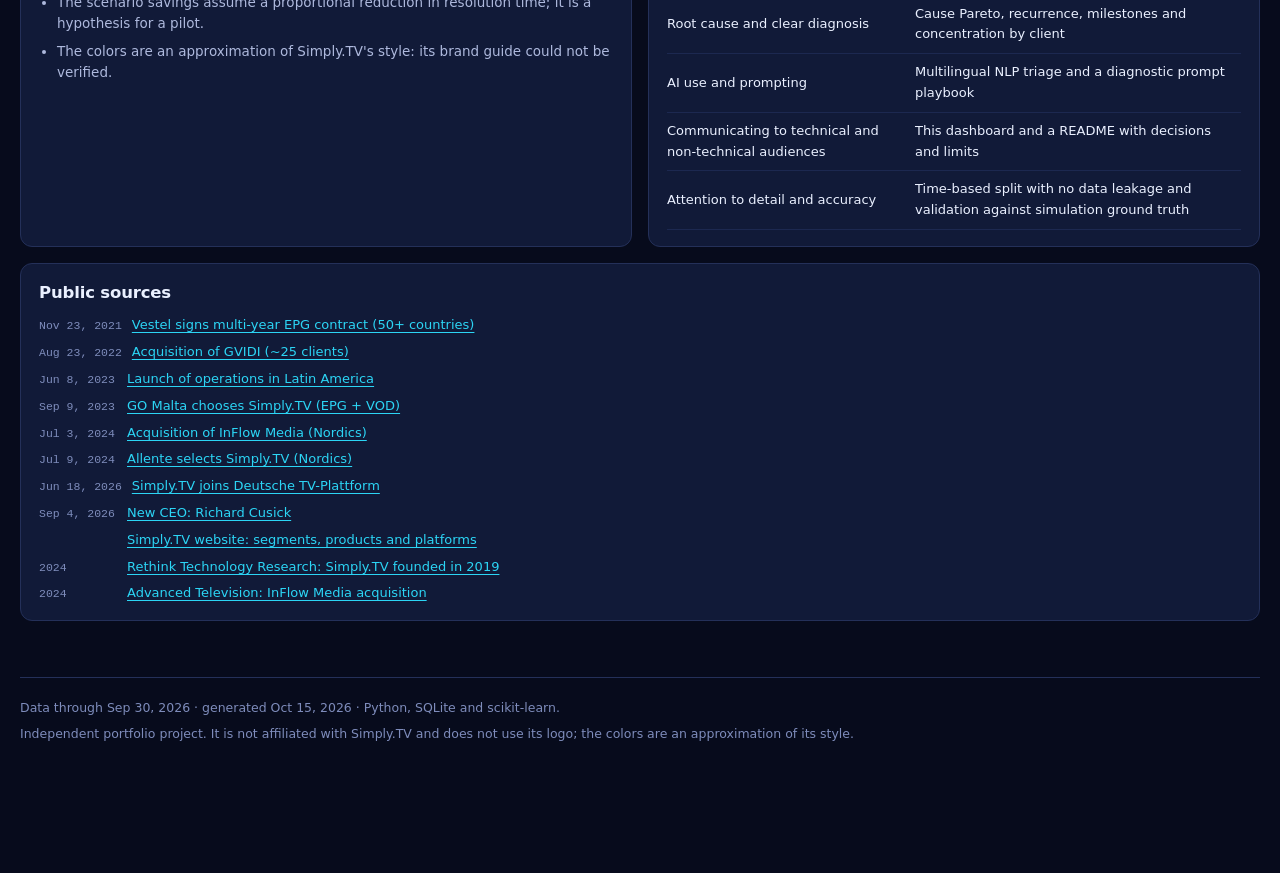
==== commit 4c979e62: "Interview bank: 26 Python and SQL coding drills (now 70 questions), shown in the Q&A tab Co-Authored" ====
--- a/dashboard/index.html
+++ b/dashboard/index.html
@@ -822,7 +822,7 @@
 <div class="pbar" id="pbar" hidden><button type="button" id="pPrev" aria-label="Previous section">←</button><div class="pdots" id="pDots"></div><button type="button" id="pNext" aria-label="Next section">→</button><button type="button" id="pExit" class="pexit">Exit (Esc)</button></div>
 
 <script>
-const DATA = {"lab":{"qa":[{"title":"Ownership and the role","items":[{"n":1,"q":"Tell me about yourself and why this role.","a":"*Tests:* fit, clarity. *Answer:* Link your background to hands-on data troubleshooting: you like finding why something is wrong and proving it with data. *Project:* \"To prepare, I built an end-to-end simulation of Simply.TV's feed operations: ETL, SQL, models and a tool that investigates a feed and writes the escalation ticket.\""},{"n":2,"q":"Walk me through your project in 60 seconds.","a":"*Answer:* Problem → data → method → result → limit. *Project:* \"Why does a feed incident breach its SLA? I generated 5,485 incidents over 160,527 feed-days, cleaned them with a Python ETL into a SQL star schema, answered 18 questions in SQL, built models to predict risk, and a tool (`src/07_investigate.py`) that diagnoses a feed. 24.7% of incidents breach; schema drift is the most frequent cause. The data is synthetic.\""},{"n":3,"q":"What does \"ownership from investigation to resolution\" mean to you?","a":"*Answer:* You do not hand over a vague ticket; you reproduce, find the cause, fix what is yours, escalate the rest with evidence, tell the client, and document it. *Project:* the investigator's six steps (parse, baseline, detect, diagnose, decide, communicate) are exactly that flow."},{"n":4,"q":"This is \"not a traditional support role\". How do you work without a runbook?","a":"*Answer:* Form hypotheses, test each with data, rule out, document what you learn so it becomes the next runbook. *Project:* `diagnose()` ranks hypotheses with the evidence for each; the case files in `outputs/investigations/*.md` are the written trace."}]},{"title":"Root-cause analysis and troubleshooting","items":[{"n":5,"q":"A client says \"my EPG feed is wrong\". What do you do first?","a":"*Answer:* (1) Clarify the symptom and the time window, (2) check delivery status and volume against the feed's normal, (3) check schema/checksum, (4) check recent changes, (5) compare with other feeds of the same client or type to see if it is isolated. *Project:* `python src/07_investigate.py F-0062 --as-of 2026-08-29` shows schema v3.1 → v3.2 with a checksum MISMATCH on that day, so the first hypothesis is schema drift."},{"n":6,"q":"How do you tell a source outage from a mapping problem?","a":"*Answer:* Outage: nothing arrives (FAILED, 0 records) or arrives extremely late. Mapping: data arrives but incomplete. *Project:* in the log, FAILED deliveries have `records=0`; DEGRADED ones have completeness around 60-90%. In the investigator these map to the \"transport\" and \"content\" families. Honest limit: telemetry cannot separate mapping, artwork, schedule and duplicate-ID problems; for that I use the ticket text (NLP) or the payload."},{"n":7,"q":"How do you know a cause is the root cause and not a symptom?","a":"*Answer:* Ask \"why\" until you reach something you can change, and check that fixing it would remove the symptom; look for recurrence after the fix. *Project:* the recurrence query (`sql/analytics.sql`, `recurrence`) uses `LAG` to find the same cause on the same feed within 14 days; schema drift recurs about 15% of the time, which tells me patching one incident is not enough."},{"n":8,"q":"Give an example where the data surprised you.","a":"*Project:* New feeds are the riskiest: 8.8% of deliveries are bad in the first 30 days of a feed versus 2.9% after a year (`feed_age_effect`). Also, region matters: North America breaches 31.8% of its incidents versus 19.8% in DACH."},{"n":9,"q":"What would you check if a feed is \"OK\" but the client still complains?","a":"*Answer:* Silent failures: status OK does not guarantee correct content. *Project:* 316 of 5,411 FAILED/DEGRADED deliveries never produced an incident within 72 hours (`missed_failures`, an `EXISTS` anti-join), and the anomaly model found 638 silent bad days. That is why monitoring must not rely only on tickets."},{"n":10,"q":"How do you prioritize when three investigations land at once?","a":"*Answer:* Severity × client tier × time left on the SLA, then quick wins, and tell stakeholders what is waiting. *Project:* the SLA-risk model scores incidents; flagging the top 20% by risk captures 39.5% of all breaches (precision 52.8% vs a 26.7% base rate), so I would review those first."}]},{"title":"Python","items":[{"n":11,"q":"How have you used Python to troubleshoot a data process?","a":"*Project:* `read_feed_log()` streams a gzipped log of 162,958 lines and keeps only one feed's window; `parse_line()` uses a regex with named groups and returns `None` for junk. 1,580 heartbeat lines and 322 malformed lines are skipped, not crashed on."},{"n":12,"q":"How do you handle messy or inconsistent input?","a":"*Answer:* Never trust the format; normalize, log every fix, count rejects. *Project:* `02_etl.py` parses four date formats (`dd/mm/yyyy` day-first, ISO, epoch, text), maps severities (\"p2\", 3, \"P2\") to one scale, and removed 529 duplicate log lines and 96 duplicate tickets. Every step writes to the `dq_log` table."},{"n":13,"q":"How do you make sure your script is correct?","a":"*Project:* `tests/test_investigate.py` has 7 unit tests (junk lines return `None`, zero `expected` does not divide by zero, schema change is ranked first, failed deliveries go to Operations, healthy feed means \"No action\"). Run `python tests/test_investigate.py`."},{"n":14,"q":"How do you automate a repetitive task?","a":"*Project:* `run_all.sh` rebuilds everything (generate, ETL, SQL, NLP, models, dashboard) with one command, and `07_investigate.py --top 4` writes four case files at once."},{"n":15,"q":"A script is slow on a large file. What do you do?","a":"*Answer:* Stream instead of loading, filter early, profile before optimizing. *Project:* the log is read line by line from `.gz`, and a cheap `if feed_id not in line` check skips most lines before the regex runs."},{"n":16,"q":"pandas vs plain Python?","a":"*Answer:* pandas for tabular transforms and joins; plain Python or generators for streaming and parsing. *Project:* the ETL uses pandas; the log reader uses a generator over the file."}]},{"title":"SQL and databases","items":[{"n":17,"q":"Explain a query you are proud of.","a":"*Project:* `missed_failures`: deliveries with status ≠ OK that have no incident for the same feed within 3 days, using `EXISTS` (anti-join). Result: 292 DEGRADED and 24 FAILED deliveries went unnoticed."},{"n":18,"q":"When do you use window functions?","a":"*Answer:* Comparing a row with its neighbors or ranking inside a group without collapsing rows. *Project:* `LAG(opened_at) OVER (PARTITION BY feed_id, category ORDER BY opened_at)` to flag recurring failures; `NTILE` for risk deciles."},{"n":19,"q":"CTE vs subquery?","a":"*Answer:* CTEs for readability and reuse; same result, clearer to debug. *Project:* `event_impact` builds before/after windows, regional scope and feed-days as separate CTEs, then joins them."},{"n":20,"q":"How do you keep a metric consistent across many queries?","a":"*Answer:* One definition in one place. *Project:* the view `v_incident` defines \"SLA breach\" once; all 18 queries and the models use it, so the 24.7% (1,337 of 5,404 resolved incidents) is the same everywhere."},{"n":21,"q":"Why a star schema?","a":"*Answer:* Facts (deliveries, incidents) joined to small dimensions (client, feed, SLA, event) make analytical queries simple and fast. *Project:* `fact_delivery` (160,527 rows), `fact_incident` (5,485) and `dim_*` tables in `sql/schema.sql`."},{"n":22,"q":"How do you validate a query result?","a":"*Answer:* Reconcile totals, spot-check by hand, compare two independent computations. *Project:* I checked that the dashboard's filtered export (DACH + Silver = 70 incidents) matches the SQL count."}]},{"title":"Data structures, formats and data flow","items":[{"n":23,"q":"How does data move through your project?","a":"*Project:* raw (gz log, JSONL tickets, CSV catalogs, XML milestones) → ETL clean → SQLite star schema → SQL results and models → JSON → self-contained HTML dashboard. Each arrow is a script."},{"n":24,"q":"How do you work with JSON, XML and logs?","a":"*Project:* tickets are JSON Lines with mixed formats; milestones come from XML (`xml.etree`) with a source URL; the log is parsed with a regex. Same goal in all three: a typed, validated row."},{"n":25,"q":"What is schema drift and how do you detect it?","a":"*Answer:* The structure or version of delivered data changes without downstream mapping being updated. Detect by comparing the schema version, field set and checksum against the feed's baseline. *Project:* 777 deliveries moved to `v3.2` with `checksum=MISMATCH`; schema drift is the top cause (1,221 incidents, 22%) and has the highest breach rate (40.6%)."},{"n":26,"q":"How would you work with an API instead of a log?","a":"*Answer:* Authenticate, paginate, handle rate limits and retries, validate the response against an expected schema, and log failures. *Honest note:* my project reads files, not a live API; the same validation logic (`parse_line` + checks) applies to JSON responses."},{"n":27,"q":"What is idempotency and why does it matter in pipelines?","a":"*Answer:* Running a step twice gives the same result, so you can safely re-run after a failure. *Project:* the ETL rebuilds tables from raw each run and removes duplicates (529 lines, 96 tickets), so re-running never doubles data."}]},{"title":"AI tools, prompting and models","items":[{"n":28,"q":"How do you use AI tools in your workflow?","a":"*Answer:* As an assistant to speed up and challenge my work, never as the final authority: I verify outputs against data. *Project:* `docs/prompt_playbook.md` documents the prompts I used (context, task, constraints, output format) and what I checked afterwards."},{"n":29,"q":"Give an example of a good prompt.","a":"*Answer:* Role + context + data shape + exact task + output format + \"ask me if unclear\". *Example:* \"I have a gzipped log with lines like `... feed=F-0062 status=DEGRADED records=41017 expected=61105 schema=v3.2 checksum=MISMATCH` and junk heartbeat lines. Write a Python function that parses valid lines into a dict and returns `None` otherwise; include unit tests.\""},{"n":30,"q":"How do you avoid trusting a wrong AI answer?","a":"*Answer:* Reproduce on a small sample, write a test, compare with an independent calculation. *Project:* when I validated my investigator, the first version read well on the cases I looked at but scored only 17% (exact cause) on 60 incidents; I redesigned it to report a family of causes and measured 53% vs a 45% baseline. Testing changed the design."},{"n":31,"q":"How does your ticket classifier work and how good is it?","a":"*Project:* TF-IDF (1-2 grams) + logistic regression with balanced classes, in English, Spanish and Portuguese. Hold-out accuracy 84.7%, macro F1 0.835. Predictions above a 0.45 confidence threshold are 95.8% accurate, and low-confidence ones are left \"unclassified\" (71 tickets) instead of forced."},{"n":32,"q":"How did you avoid data leakage in the risk model?","a":"*Project:* I excluded `escalated`, `team`, `first_response_min` and resolution time because they are only known after the incident, and used a time split (train before 2026-01-01, test after), not a random split."},{"n":33,"q":"How do you evaluate against a baseline?","a":"*Project:* The SLA-risk model (logistic regression) reaches AUC 0.726 vs 0.690 for a historical-rate baseline: a modest but real lift. Random Forest and Gradient Boosting scored lower (0.708, 0.706), so I kept the simpler, explainable model. For the 13-week forecast, Ridge (MAE 4.5) beat a naive forecast (5.8) and a 4-week mean (4.8)."},{"n":34,"q":"How do you explain a model to a non-technical person?","a":"*Project:* \"Out of 100 incidents, if we review the 20 the model ranks riskiest first, we catch about 40% of all breaches, versus 20% if we picked at random.\" Top drivers: root cause category, client tier and night-time opening."}]},{"title":"Communication and clients","items":[{"n":35,"q":"How do you explain a technical issue to a client?","a":"*Answer:* What happened in one sentence, impact on them, what we are doing, when the next update comes; no jargon, no blame. *Project:* the tool writes: \"Our data provider did not send the expected files. We are already working on the fix... we will send one more update.\" The technical ticket for Development is a separate, detailed document."},{"n":36,"q":"How do you write an escalation to Development?","a":"*Answer:* Symptom, window, evidence, hypotheses ranked, what you already checked, and a clear ask. *Project:* the ticket template in `07_investigate.py` has exactly those sections (Evidence, Hypotheses, What the analyst already checked, Ask)."},{"n":37,"q":"A client is upset about a repeated failure. What do you do?","a":"*Answer:* Acknowledge, give facts, show you understand the pattern, commit to a prevention step. *Project:* the recurrence query tells me whether it is a pattern (same cause on the same feed within 14 days), so I can say \"this is the second schema change on your feed this month; we will validate schema versions before delivery\"."},{"n":38,"q":"How do you work with Development, Operations and Streaming?","a":"*Answer:* Route by ownership with evidence. *Project:* in the investigator, schema and content problems go to Development, transport problems (outage, endpoint) go to Operations."}]},{"title":"Organization, accuracy and mindset","items":[{"n":39,"q":"How do you manage multiple investigations and changing priorities?","a":"*Answer:* A visible list with severity, SLA clock and next action; re-rank when something new arrives; communicate trade-offs. *Project:* the risk ranking plus the 13-week forecast (expected incident volume) help plan workload."},{"n":40,"q":"How do you ensure data accuracy?","a":"*Project:* single SLA definition, `dq_log` for every cleaning step (322 malformed lines rejected, 96 duplicate tickets removed), unit tests, and validation of models against ground truth. I also state limits openly, e.g. the investigator's 74% precision / 49% recall on schema changes."},{"n":41,"q":"Tell me about a mistake or a failed approach.","a":"*Project:* My first investigator ranked specific causes and was right only 17% of the time. Measuring it against known causes showed delivery telemetry cannot separate mapping from artwork or schedule problems. I changed it to name a family with candidates and left the final call to ticket text, which is more honest and more useful."},{"n":42,"q":"How do you learn an unfamiliar system quickly?","a":"*Answer:* Map inputs/outputs, read real examples, build a small tool, ask targeted questions. *Project:* I learned the EPG/VOD/Sports/Artwork product lines from public information and encoded them in the feed types and milestones."},{"n":43,"q":"How do you handle a fast-paced environment?","a":"*Answer:* Automate the repeatable, document the recurring, keep a short feedback loop. *Project:* one command rebuilds the whole pipeline and the dashboard."},{"n":44,"q":"Where would you take this next at Simply.TV?","a":"*Answer:* Connect to real telemetry and APIs, add alerts for silent failures, schema validation before delivery, and feed the case files into a searchable knowledge base. Always with a pilot and a measured baseline first."}]},{"title":"Quick answers to hard follow-ups","items":[{"n":0,"q":"Is this real data?","a":"No. It is simulated and anchored on public milestones, because Simply.TV's operational logs are not public. The value is the method; I would re-validate everything on real data."},{"n":0,"q":"Why logistic regression?","a":"It won on the time-split test (AUC 0.726), it is explainable, and it is easy to monitor."},{"n":0,"q":"What would you do differently?","a":"Use real labels for root causes, add payload-level checks (field-level diffs) so the investigator can separate content problems, and add alerting."},{"n":0,"q":"What are you weakest at?","a":"Production APIs/streaming infrastructure at scale; I have worked with files and SQL, and I learn systems by building small tools like this one."}]}],"sql":[{"name":"recurrence","code":"-- Recurrence: same feed + same cause within 14 days (LAG)\nWITH s AS (\n    SELECT category, opened_at,\n           LAG(opened_at) OVER (PARTITION BY feed_id, category ORDER BY opened_at) AS prev\n    FROM v_incident\n)\nSELECT category, COUNT(*) AS incidents,\n       SUM(CASE WHEN prev IS NOT NULL AND julianday(opened_at) - julianday(prev) <= 14 THEN 1 ELSE 0 END) AS recurring,\n       ROUND(100.0 * SUM(CASE WHEN prev IS NOT NULL AND julianday(opened_at) - julianday(prev) <= 14 THEN 1 ELSE 0 END)\n             / COUNT(*), 1) AS recurring_pct\nFROM s GROUP BY category ORDER BY recurring_pct DESC;","rows":[{"category":"schema_drift","incidents":1221,"recurring":185,"recurring_pct":15.2},{"category":"image_gap","incidents":612,"recurring":93,"recurring_pct":15.2},{"category":"stale_schedule","incidents":639,"recurring":87,"recurring_pct":13.6},{"category":"source_outage","incidents":826,"recurring":106,"recurring_pct":12.8},{"category":"duplicate_ids","incidents":526,"recurring":50,"recurring_pct":9.5},{"category":"mapping_error","incidents":749,"recurring":65,"recurring_pct":8.7},{"category":"delivery_endpoint","incidents":550,"recurring":32,"recurring_pct":5.8},{"category":"client_config","incidents":291,"recurring":9,"recurring_pct":3.1}],"title":"Recurring failures (window function LAG)","why":"Which causes keep coming back on the same feed within 14 days?"},{"name":"missed_failures","code":"-- FAILED/DEGRADED deliveries that never generated an incident within 72 h (anti-join with EXISTS)\nSELECT d.status,\n       COUNT(*) AS bad_deliveries,\n       SUM(CASE WHEN EXISTS (\n               SELECT 1 FROM fact_incident i\n               WHERE i.feed_id = d.feed_id AND i.opened_at >= d.delivery_ts\n                 AND julianday(i.opened_at) - julianday(d.delivery_ts) <= 3) THEN 0 ELSE 1 END) AS no_incident\nFROM fact_delivery d WHERE d.status <> 'OK'\nGROUP BY d.status;","rows":[{"status":"DEGRADED","bad_deliveries":3823,"no_incident":292},{"status":"FAILED","bad_deliveries":1588,"no_incident":24}],"title":"Bad deliveries nobody noticed (EXISTS anti-join)","why":"Deliveries that FAILED or DEGRADED and never produced an incident: the silent failures."},{"name":"event_impact","code":"-- Incidents per 1,000 feed-days, 45 days before vs 45 days after each public milestone,\n-- only in the affected regions (CEO event = placebo: applies to all regions).\nWITH w AS (\n    SELECT event_id, name, event_date, 'before' AS side, date(event_date, '-45 day') AS d0, event_date AS d1 FROM dim_event\n    UNION ALL\n    SELECT event_id, name, event_date, 'after',  event_date, date(event_date, '+45 day') FROM dim_event\n),\nscope AS (\n    SELECT e.event_id, r.region FROM dim_event e JOIN (SELECT DISTINCT region FROM dim_client) r\n      ON e.region_scope = 'ALL'\n      OR EXISTS (SELECT 1 FROM dim_event_region x WHERE x.event_id = e.event_id AND x.region = r.region)\n),\nfd AS (\n    SELECT w.event_id, w.side, COUNT(*) AS feed_days\n    FROM w JOIN scope s ON s.event_id = w.event_id\n           JOIN v_delivery d ON d.region = s.region AND d.delivery_date >= w.d0 AND d.delivery_date < w.d1\n    GROUP BY w.event_id, w.side\n),\nic AS (\n    SELECT w.event_id, w.side, COUNT(*) AS incidents\n    FROM w JOIN scope s ON s.event_id = w.event_id\n           JOIN v_incident i ON i.region = s.region AND i.open_date >= w.d0 AND i.open_date < w.d1\n    GROUP BY w.event_id, w.side\n)\nSELECT e.event_id, e.event_date, e.name, e.kind, e.region_scope,\n       b.feed_days AS fd_before, a.feed_days AS fd_after,\n       COALESCE(ib.incidents, 0) AS inc_before, COALESCE(ia.incidents, 0) AS inc_after,\n       ROUND(1000.0 * COALESCE(ib.incidents, 0) / NULLIF(b.feed_days, 0), 2) AS rate_before,\n       ROUND(1000.0 * COALESCE(ia.incidents, 0) / NULLIF(a.feed_days, 0), 2) AS rate_after\nFROM dim_event e\nLEFT JOIN fd b  ON b.event_id  = e.event_id AND b.side  = 'before'\nLEFT JOIN fd a  ON a.event_id  = e.event_id AND a.side  = 'after'\nLEFT JOIN ic ib ON ib.event_id = e.event_id AND ib.side = 'before'\nLEFT JOIN ic ia ON ia.event_id = e.event_id AND ia.side = 'after'\nORDER BY e.event_date;","rows":[{"event_id":"E04","event_date":"2023-09-09","name":"GO Malta chooses Simply.TV (EPG + VOD)","kind":"customer","region_scope":"Other Europe","fd_before":990.0,"fd_after":990.0,"inc_before":34,"inc_after":28,"rate_before":34.34,"rate_after":28.28},{"event_id":"E05","event_date":"2024-07-03","name":"Acquisition of InFlow Media (Nordics)","kind":"acquisition","region_scope":"Nordics","fd_before":360.0,"fd_after":360.0,"inc_before":25,"inc_after":25,"rate_before":69.44,"rate_after":69.44},{"event_id":"E06","event_date":"2024-07-09","name":"Allente selects Simply.TV (Nordics)","kind":"customer","region_scope":"Nordics","fd_before":360.0,"fd_after":360.0,"inc_before":25,"inc_after":26,"rate_before":69.44,"rate_after":72.22},{"event_id":"E07","event_date":"2026-06-18","name":"Simply.TV joins Deutsche TV-Plattform","kind":"partnership","region_scope":"DACH","fd_before":315.0,"fd_after":315.0,"inc_before":12,"inc_after":18,"rate_before":38.1,"rate_after":57.14},{"event_id":"E08","event_date":"2026-09-04","name":"New CEO: Richard Cusick","kind":"corporate","region_scope":"ALL","fd_before":8384.0,"fd_after":5123.0,"inc_before":269,"inc_after":176,"rate_before":32.08,"rate_after":34.35}],"title":"Before / after a public milestone (CTEs)","why":"Incidents per 1,000 feed-days in the 45 days around each milestone, affected regions only."}],"py":[{"file":"src/07_investigate.py","title":"Tolerant log parser","why":"The raw delivery log mixes real lines with heartbeats, truncated lines and noise. One regex, no crash.","code":"LINE = re.compile(r\"^(?P<ts>\\d{4}-\\d\\d-\\d\\dT[\\d:]+Z)\\s+(?P<lvl>[A-Z]+)\\s+feed=(?P<feed>F-\\d+)\\s+client=(?P<client>C-\\d+)\\s+\"\n                  r\"status=(?P<status>\\w+)\\s+records=(?P<records>\\d+)\\s+expected=(?P<expected>\\d+)\\s+\"\n                  r\"latency_s=(?P<latency>\\d+)\\s+schema=(?P<schema>v[\\d.]+)\\s+checksum=(?P<checksum>\\w+)\")\n\ndef parse_line(line):\n    \"\"\"One log line -> dict, or None for junk (heartbeats, truncated lines, garbage).\"\"\"\n    m = LINE.match(line.strip())\n    if not m:\n        return None\n    d = m.groupdict()\n    for k in (\"records\", \"expected\", \"latency\"):\n        d[k] = int(d[k])\n    d[\"completeness\"] = round(d[\"records\"] / d[\"expected\"], 4) if d[\"expected\"] else 0.0\n    d[\"date\"] = d[\"ts\"][:10]\n    return d\n\ndef read_feed_log(feed_id, start, end):\n    \"\"\"Stream the gz log and keep only this feed inside [start, end]; also count unparseable lines.\"\"\"\n    rows, junk = [], 0\n    with gzip.open(LOG, \"rt\", encoding=\"utf-8\", errors=\"replace\") as fh:\n        for line in fh:\n            if feed_id not in line:\n                if line.strip() and \"feed=\" not in line:\n                    junk += 1\n                continue\n            d = parse_line(line)\n            if d is None:\n                junk += 1\n            elif start <= d[\"date\"] <= end:\n                rows.append(d)\n    return rows, junk","run":"python src/07_investigate.py F-0062 --as-of 2026-08-29"},{"file":"src/07_investigate.py","title":"Symptom detection against a baseline","why":"Compares the last days with the feed's own healthy history, not with a fixed threshold.","code":"def baseline(con, feed_id, before):\n    \"\"\"What 'normal' looks like for this feed: the 60 days before the window (SQL).\"\"\"\n    q = \"\"\"SELECT records_delivered, latency_s, completeness, schema_version\n           FROM fact_delivery WHERE feed_id = ? AND status = 'OK' AND delivery_date < ?\n           ORDER BY delivery_date DESC LIMIT 60\"\"\"\n    r = con.execute(q, (feed_id, before)).fetchall()\n    if not r:\n        return None\n    sv = st.mode([x[3] for x in r])\n    return dict(n=len(r), records=st.median(x[0] for x in r), latency=st.median(x[1] for x in r),\n                completeness=st.median(x[2] for x in r), schema=sv)\n\ndef detect(rows, base, start, end):\n    \"\"\"Symptoms found in the window, each with the evidence that supports it.\"\"\"\n    s = []\n    failed = [r for r in rows if r[\"status\"] == \"FAILED\"]\n    if failed:\n        s.append(dict(code=\"failed_deliveries\", n=len(failed), evidence=f\"{len(failed)} FAILED deliveries with 0 records on {', '.join(sorted({r['date'] for r in failed})[:4])}\"))\n    deg = [r for r in rows if r[\"status\"] == \"DEGRADED\"]\n    low = [r for r in deg if r[\"completeness\"] < 0.92]\n    if low:\n        w = min(r[\"completeness\"] for r in low)\n        s.append(dict(code=\"completeness_drop\", n=len(low), evidence=f\"{len(low)} deliveries below 92% completeness (worst {w:.0%}) vs a normal {base['completeness']:.0%}\" if base else f\"{len(low)} deliveries below 92% completeness\"))\n    if base:\n        slow = [r for r in rows if r[\"latency\"] > 10 * base[\"latency\"] and r[\"status\"] != \"FAILED\"]\n        if slow:\n            s.append(dict(code=\"latency_spike\", n=len(slow), evidence=f\"{len(slow)} deliveries over 10x the normal latency ({base['latency']:.0f}s); max {max(r['latency'] for r in slow)}s\"))\n        ch = [r for r in rows if r[\"schema\"] != base[\"schema\"]]\n        if ch:\n            s.append(dict(code=\"schema_change\", n=len(ch), evidence=f\"schema changed {base['schema']} -> {ch[0]['schema']} on {ch[0]['date']}\"))\n    bad = [r for r in rows if r[\"checksum\"] != \"ok\"]\n    if bad:\n        s.append(dict(code=\"checksum_mismatch\", n=len(bad), evidence=f\"{len(bad)} deliveries with checksum MISMATCH (payload differs from what was announced)\"))\n    d0, d1 = date.fromisoformat(start), date.fromisoformat(end)\n    seen = {r[\"date\"] for r in rows}\n    gaps = [(d0 + timedelta(i)).isoformat() for i in range((d1 - d0).days + 1) if (d0 + timedelta(i)).isoformat() not in seen]\n    if rows and len(gaps) >= 2:\n        s.append(dict(code=\"missing_days\", n=len(gaps), evidence=f\"no delivery logged on {len(gaps)} of {(d1 - d0).days + 1} days\"))\n    return s","run":"python src/07_investigate.py --top 4"},{"file":"src/07_investigate.py","title":"Root-cause ranking with evidence","why":"Every hypothesis carries the evidence that supports it, so the escalation is a diagnosis, not a guess.","code":"FAMILY = {\"schema_drift\": \"schema\", \"source_outage\": \"transport\", \"delivery_endpoint\": \"transport\",\n          \"mapping_error\": \"content\", \"image_gap\": \"content\", \"stale_schedule\": \"content\", \"duplicate_ids\": \"content\", \"client_config\": \"content\"}\n\nRULES = {\"schema_change\": (\"schema\", 3), \"checksum_mismatch\": (\"schema\", 2), \"failed_deliveries\": (\"transport\", 3),\n         \"latency_spike\": (\"transport\", 2), \"completeness_drop\": (\"content\", 2), \"missing_days\": (\"content\", 1)}\n\ndef diagnose(symptoms, feed_type):\n    fam = {}\n    for sy in symptoms:\n        f, w = RULES[sy[\"code\"]]\n        e = fam.setdefault(f, dict(family=f, score=0, evidence=[]))\n        e[\"score\"] += w * (2 if sy[\"n\"] >= 3 else 1)\n        e[\"evidence\"].append(sy[\"evidence\"])\n    ranked = []\n    for f, e in sorted(fam.items(), key=lambda x: -x[1][\"score\"]):\n        owner, why, cands = FAMILY_INFO[f]\n        cands = list(cands)\n        if f == \"content\" and FEED_HINT.get(feed_type) in cands:\n            cands.insert(0, cands.pop(cands.index(FEED_HINT[feed_type])))\n        ranked.append(dict(e, owner=owner, why=why, candidates=cands, cause=cands[0],\n                           confidence=\"high\" if e[\"score\"] >= 6 else \"medium\" if e[\"score\"] >= 3 else \"low\"))\n    return ranked","run":"python src/08_validate_investigator.py"},{"file":"src/02_etl.py","title":"Cleaning messy ticket JSON","why":"Dates, severities and teams arrive in many formats; the ETL normalizes them and logs every fix in dq_log.","code":"def parse_ts(v):\n    \"\"\"Four source formats. Documented rule: dd/mm/yyyy is DAY first.\"\"\"\n    if v is None or (isinstance(v, float) and pd.isna(v)):\n        return pd.NaT, \"null\"\n    if isinstance(v, (int, float)):\n        return pd.to_datetime(int(v), unit=\"s\"), \"epoch\"\n    s = str(v).strip()\n    if re.match(r\"^\\d{4}-\\d{2}-\\d{2}T\", s):\n        return pd.to_datetime(s, utc=True).tz_localize(None), \"iso\"\n    if re.match(r\"^\\d{2}/\\d{2}/\\d{4} \\d{2}:\\d{2}$\", s):\n        return pd.to_datetime(s, format=\"%d/%m/%Y %H:%M\"), \"dmy\"\n    try:\n        return pd.to_datetime(s, format=\"%b %d, %Y %I:%M %p\"), \"mon_text\"\n    except ValueError:\n        return pd.NaT, \"unparseable\"\n\ndef norm_cat(v):\n    if v is None or (isinstance(v, float) and pd.isna(v)):\n        return None\n    return CAT_KEYS.get(re.sub(r\"[^a-z]\", \"\", str(v).lower()))\n\ndef norm_sev(v):\n    s = str(v).strip().lower()\n    if s in SEV_WORDS:\n        return SEV_WORDS[s]\n    m = re.search(r\"([1-4])\", s)\n    return f\"P{m.group(1)}\" if m else None\n\ndef norm_team(v):\n    s = str(v).lower()\n    if s.startswith(\"dev\"):\n        return \"Development\"\n    if s.startswith(\"ops\") or s.startswith(\"operations\"):\n        return \"Operations\"\n    return \"Streaming\"","run":"python src/02_etl.py"}],"cases":[{"feed":"F-0007","client":"C-004","symptoms":[{"code":"failed_deliveries","n":2,"evidence":"2 FAILED deliveries with 0 records on 2026-08-28, 2026-08-29"},{"code":"latency_spike","n":1,"evidence":"1 deliveries over 10x the normal latency (284s); max 2891s"}],"ranked":[{"family":"transport","score":5,"evidence":["2 FAILED deliveries with 0 records on 2026-08-28, 2026-08-29","1 deliveries over 10x the normal latency (284s); max 2891s"],"owner":"Operations","why":"the data did not arrive or arrived extremely late: upstream source or delivery endpoint problem","candidates":["source_outage","delivery_endpoint"],"cause":"source_outage","confidence":"medium"}],"action":["Escalate to Operations","Root cause points to a system-side issue (transport); needs a fix outside the analyst's scope."],"ticket":"# Escalation: feed F-0007 (VOD_CATALOG) · client C-004\n\n**Window:** 2026-08-27 → 2026-09-09  |  **Decision:** Escalate to Operations\n\n**Diagnosis:** transport problem (medium confidence): the data did not arrive or arrived extremely late: upstream source or delivery endpoint problem. Candidate causes: `source_outage`, `delivery_endpoint`.\n\n## Evidence\n- 2 FAILED deliveries with 0 records on 2026-08-28, 2026-08-29\n- 1 deliveries over 10x the normal latency (284s); max 2891s\n\n## Hypotheses (ranked)\n1. transport: score 5, medium, owner Operations, candidates source_outage, delivery_endpoint\n\n## What the analyst already checked\n- Parsed the raw delivery log for F-0007 (14 lines, 1580 junk lines in the whole log skipped).\n- Compared against a baseline of 60 healthy deliveries (median 56204 records, 284s).\n- Past incidents on this feed: duplicate_ids x25, schema_drift x22, mapping_error x14, source_outage x11.\n\n## Ask\n- Root cause points to a system-side issue (transport); needs a fix outside the analyst's scope.\n- Please confirm the root cause and an ETA so the client can be updated.","client_message":"Hi, thanks for your patience. We investigated feed F-0007 between 2026-08-27 and 2026-09-09. In short, our data provider did not send the expected files. We are already working on the fix and will confirm as soon as it is deployed. Your data from other days is not affected, and we will send one more update with the result.","ctx":{"feed_type":"VOD_CATALOG","start":"2026-08-27","end":"2026-09-09","n_log":14,"junk":1580,"history":"duplicate_ids x25, schema_drift x22, mapping_error x14, source_outage x11"}},{"feed":"F-0110","client":"C-068","symptoms":[{"code":"schema_change","n":1,"evidence":"schema changed v3.1 -> v3.2 on 2026-09-10"},{"code":"checksum_mismatch","n":1,"evidence":"1 deliveries with checksum MISMATCH (payload differs from what was announced)"}],"ranked":[{"family":"schema","score":5,"evidence":["schema changed v3.1 -> v3.2 on 2026-09-10","1 deliveries with checksum MISMATCH (payload differs from what was announced)"],"owner":"Development","why":"the payload structure changed (new schema version / checksum mismatch) and the mapping was not updated","candidates":["schema_drift"],"cause":"schema_drift","confidence":"medium"}],"action":["Escalate to Development","Root cause points to a system-side issue (schema); needs a fix outside the analyst's scope."],"ticket":"# Escalation: feed F-0110 (VOD_CATALOG) · client C-068\n\n**Window:** 2026-08-28 → 2026-09-10  |  **Decision:** Escalate to Development\n\n**Diagnosis:** schema problem (medium confidence): the payload structure changed (new schema version / checksum mismatch) and the mapping was not updated. Candidate causes: `schema_drift`.\n\n## Evidence\n- schema changed v3.1 -> v3.2 on 2026-09-10\n- 1 deliveries with checksum MISMATCH (payload differs from what was announced)\n\n## Hypotheses (ranked)\n1. schema: score 5, medium, owner Development, candidates schema_drift\n\n## What the analyst already checked\n- Parsed the raw delivery log for F-0110 (14 lines, 1580 junk lines in the whole log skipped).\n- Compared against a baseline of 60 healthy deliveries (median 70410 records, 468s).\n- Past incidents on this feed: schema_drift x28, duplicate_ids x13, mapping_error x12, image_gap x12.\n\n## Ask\n- Root cause points to a system-side issue (schema); needs a fix outside the analyst's scope.\n- Please confirm the root cause and an ETA so the client can be updated.","client_message":"Hi, thanks for your patience. We investigated feed F-0110 between 2026-08-28 and 2026-09-10. In short, the structure of the data we receive changed, so part of it could not be processed correctly. We are already working on the fix and will confirm as soon as it is deployed. Your data from other days is not affected, and we will send one more update with the result.","ctx":{"feed_type":"VOD_CATALOG","start":"2026-08-28","end":"2026-09-10","n_log":14,"junk":1580,"history":"schema_drift x28, duplicate_ids x13, mapping_error x12, image_gap x12"}},{"feed":"F-0100","client":"C-062","symptoms":[{"code":"failed_deliveries","n":1,"evidence":"1 FAILED deliveries with 0 records on 2026-09-05"},{"code":"completeness_drop","n":2,"evidence":"2 deliveries below 92% completeness (worst 73%) vs a normal 102%"},{"code":"schema_change","n":1,"evidence":"schema changed v3.1 -> v3.2 on 2026-09-11"},{"code":"checksum_mismatch","n":1,"evidence":"1 deliveries with checksum MISMATCH (payload differs from what was announced)"}],"ranked":[{"family":"schema","score":5,"evidence":["schema changed v3.1 -> v3.2 on 2026-09-11","1 deliveries with checksum MISMATCH (payload differs from what was announced)"],"owner":"Development","why":"the payload structure changed (new schema version / checksum mismatch) and the mapping was not updated","candidates":["schema_drift"],"cause":"schema_drift","confidence":"medium"},{"family":"transport","score":3,"evidence":["1 FAILED deliveries with 0 records on 2026-09-05"],"owner":"Operations","why":"the data did not arrive or arrived extremely late: upstream source or delivery endpoint problem","candidates":["source_outage","delivery_endpoint"],"cause":"source_outage","confidence":"medium"},{"family":"content","score":2,"evidence":["2 deliveries below 92% completeness (worst 73%) vs a normal 102%"],"owner":"Development","why":"data arrived but incomplete: a mapping, artwork, schedule or ID problem inside the payload","candidates":["mapping_error","stale_schedule","image_gap","duplicate_ids","client_config"],"cause":"mapping_error","confidence":"low"}],"action":["Escalate to Development","Root cause points to a system-side issue (schema); needs a fix outside the analyst's scope."],"ticket":"# Escalation: feed F-0100 (VOD_CATALOG) · client C-062\n\n**Window:** 2026-08-29 → 2026-09-11  |  **Decision:** Escalate to Development\n\n**Diagnosis:** schema problem (medium confidence): the payload structure changed (new schema version / checksum mismatch) and the mapping was not updated. Candidate causes: `schema_drift`.\n\n## Evidence\n- 1 FAILED deliveries with 0 records on 2026-09-05\n- 2 deliveries below 92% completeness (worst 73%) vs a normal 102%\n- schema changed v3.1 -> v3.2 on 2026-09-11\n- 1 deliveries with checksum MISMATCH (payload differs from what was announced)\n\n## Hypotheses (ranked)\n1. schema: score 5, medium, owner Development, candidates schema_drift\n2. transport: score 3, medium, owner Operations, candidates source_outage, delivery_endpoint\n3. content: score 2, low, owner Development, candidates mapping_error, stale_schedule, image_gap\n\n## What the analyst already checked\n- Parsed the raw delivery log for F-0100 (14 lines, 1580 junk lines in the whole log skipped).\n- Compared against a baseline of 60 healthy deliveries (median 120647 records, 621s).\n- Past incidents on this feed: schema_drift x25, mapping_error x12, delivery_endpoint x10, source_outage x9.\n\n## Ask\n- Root cause points to a system-side issue (schema); needs a fix outside the analyst's scope.\n- Please confirm the root cause and an ETA so the client can be updated.","client_message":"Hi, thanks for your patience. We investigated feed F-0100 between 2026-08-29 and 2026-09-11. In short, the structure of the data we receive changed, so part of it could not be processed correctly. We are already working on the fix and will confirm as soon as it is deployed. Your data from other days is not affected, and we will send one more update with the result.","ctx":{"feed_type":"VOD_CATALOG","start":"2026-08-29","end":"2026-09-11","n_log":14,"junk":1580,"history":"schema_drift x25, mapping_error x12, delivery_endpoint x10, source_outage x9"}},{"feed":"F-0008","client":"C-004","symptoms":[{"code":"failed_deliveries","n":1,"evidence":"1 FAILED deliveries with 0 records on 2026-07-31"},{"code":"completeness_drop","n":1,"evidence":"1 deliveries below 92% completeness (worst 70%) vs a normal 100%"}],"ranked":[{"family":"transport","score":3,"evidence":["1 FAILED deliveries with 0 records on 2026-07-31"],"owner":"Operations","why":"the data did not arrive or arrived extremely late: upstream source or delivery endpoint problem","candidates":["source_outage","delivery_endpoint"],"cause":"source_outage","confidence":"medium"},{"family":"content","score":2,"evidence":["1 deliveries below 92% completeness (worst 70%) vs a normal 100%"],"owner":"Development","why":"data arrived but incomplete: a mapping, artwork, schedule or ID problem inside the payload","candidates":["stale_schedule","mapping_error","image_gap","duplicate_ids","client_config"],"cause":"stale_schedule","confidence":"low"}],"action":["Escalate to Operations","Root cause points to a system-side issue (transport); needs a fix outside the analyst's scope."],"ticket":"# Escalation: feed F-0008 (EPG_LINEAR) · client C-004\n\n**Window:** 2026-07-18 → 2026-07-31  |  **Decision:** Escalate to Operations\n\n**Diagnosis:** transport problem (medium confidence): the data did not arrive or arrived extremely late: upstream source or delivery endpoint problem. Candidate causes: `source_outage`, `delivery_endpoint`.\n\n## Evidence\n- 1 FAILED deliveries with 0 records on 2026-07-31\n- 1 deliveries below 92% completeness (worst 70%) vs a normal 100%\n\n## Hypotheses (ranked)\n1. transport: score 3, medium, owner Operations, candidates source_outage, delivery_endpoint\n2. content: score 2, low, owner Development, candidates stale_schedule, mapping_error, image_gap\n\n## What the analyst already checked\n- Parsed the raw delivery log for F-0008 (14 lines, 1580 junk lines in the whole log skipped).\n- Compared against a baseline of 60 healthy deliveries (median 14910 records, 226s).\n- Past incidents on this feed: stale_schedule x16, delivery_endpoint x16, mapping_error x15, schema_drift x10.\n\n## Ask\n- Root cause points to a system-side issue (transport); needs a fix outside the analyst's scope.\n- Please confirm the root cause and an ETA so the client can be updated.","client_message":"Hi, thanks for your patience. We investigated feed F-0008 between 2026-07-18 and 2026-07-31. In short, our data provider did not send the expected files. We are already working on the fix and will confirm as soon as it is deployed. Your data from other days is not affected, and we will send one more update with the result.","ctx":{"feed_type":"EPG_LINEAR","start":"2026-07-18","end":"2026-07-31","n_log":14,"junk":1580,"history":"stale_schedule x16, delivery_endpoint x16, mapping_error x15, schema_drift x10"}}],"eval":{"n":400,"detected":0.772,"symptomatic_share":0.772,"family_accuracy_when_symptomatic":0.531,"majority_family_baseline":0.453,"precision_by_family":{"schema":0.74,"transport":0.42,"content":0.56},"recall_by_family":{"schema":0.49,"transport":0.68,"content":0.46},"exact_cause_in_candidates":0.479,"by_category":{"client_config":{"n":21,"family_accuracy":0.19},"delivery_endpoint":{"n":41,"family_accuracy":0.68},"duplicate_ids":{"n":37,"family_accuracy":0.32},"image_gap":{"n":57,"family_accuracy":0.33},"mapping_error":{"n":48,"family_accuracy":0.31},"schema_drift":{"n":93,"family_accuracy":0.43},"source_outage":{"n":60,"family_accuracy":0.52},"stale_schedule":{"n":43,"family_accuracy":0.35}}},"dq":[{"step":"deliveries","metric":"log_lines_total","value":162958.0},{"step":"deliveries","metric":"log_lines_debug_skipped","value":1580.0},{"step":"deliveries","metric":"log_lines_malformed_rejected","value":322.0},{"step":"catalog","metric":"format_fixes_clients","value":3.0},{"step":"deliveries","metric":"duplicate_lines_removed","value":529.0},{"step":"deliveries","metric":"rows_loaded","value":160527.0},{"step":"incidents","metric":"raw_rows","value":5581.0},{"step":"incidents","metric":"duplicates_removed","value":96.0},{"step":"incidents","metric":"opened_format_iso","value":3901.0},{"step":"incidents","metric":"opened_format_dmy","value":843.0},{"step":"incidents","metric":"opened_format_mon_text","value":482.0},{"step":"incidents","metric":"opened_format_epoch","value":259.0},{"step":"incidents","metric":"category_missing_or_unknown","value":592.0},{"step":"incidents","metric":"client_id_recovered_from_feed","value":35.0},{"step":"incidents","metric":"negative_duration_flagged","value":69.0},{"step":"incidents","metric":"still_open_at_cutoff","value":12.0},{"step":"incidents","metric":"orphan_feed_rows_dropped","value":0.0},{"step":"incidents","metric":"rows_loaded","value":5485.0}],"alert":{"period_days":1218,"incidents":5485,"client_detected":851,"rules":[{"rule":"R1 status FAILED only","alerts":1588,"alerts_per_day":1.3,"precision":0.985,"alerts_followed_by_incident":1564},{"rule":"R2 FAILED or DEGRADED","alerts":5411,"alerts_per_day":4.4,"precision":0.942,"alerts_followed_by_incident":5095},{"rule":"R3 R2 + completeness<92% + schema change + checksum mismatch","alerts":6604,"alerts_per_day":5.4,"precision":0.787,"alerts_followed_by_incident":5197}],"note":"Precision = share of alerts followed by a real incident on the same feed within 72 h. Synthetic data."},"runbook":{"symptoms":{"schema_change":{"family":"schema","weight":3},"checksum_mismatch":{"family":"schema","weight":2},"failed_deliveries":{"family":"transport","weight":3},"latency_spike":{"family":"transport","weight":2},"completeness_drop":{"family":"content","weight":2},"missing_days":{"family":"content","weight":1}},"families":{"schema":{"owner":"Development","meaning":"the payload structure changed (new schema version / checksum mismatch) and the mapping was not updated","candidate_causes":["schema_drift"],"steps":["Compare the last two schema versions of the feed and list added/removed/renamed fields.","Check the checksum status of the affected deliveries.","Open a Development ticket with the diff; tell the client a fix is being prepared."]},"transport":{"owner":"Operations","meaning":"the data did not arrive or arrived extremely late: upstream source or delivery endpoint problem","candidate_causes":["source_outage","delivery_endpoint"],"steps":["Check whether other feeds from the same source also failed (source outage vs endpoint).","Re-trigger the delivery once; if it fails again, escalate to Operations.","Tell the client delivery is delayed and give the next checkpoint time."]},"content":{"owner":"Development","meaning":"data arrived but incomplete: a mapping, artwork, schedule or ID problem inside the payload","candidate_causes":["mapping_error","stale_schedule","image_gap","duplicate_ids","client_config"],"steps":["Measure which field is missing (artwork, schedule, IDs) using completeness by field.","If artwork: request assets from the client; if schedule: refresh the EPG source.","Escalate to Development only if the mapping itself is wrong."]}}}},"explorer":{"day0":"2023-06-01","dims":{"region":["Benelux","Brazil (LATAM-PT)","DACH","Iberia & LATAM-ES","Nordics","North America","Other Europe","Turkey / MEA / APAC"],"segment":["Broadcasters","Hospitality","Research","Streaming","TV Operators"],"tier":["Gold","Silver","Bronze"],"category":["client_config","delivery_endpoint","duplicate_ids","image_gap","mapping_error","schema_drift","source_outage","stale_schedule","unclassified"],"severity":["P1","P2","P3","P4"]},"months":["2023-06","2023-07","2023-08","2023-09","2023-10","2023-11","2023-12","2024-01","2024-02","2024-03","2024-04","2024-05","2024-06","2024-07","2024-08","2024-09","2024-10","2024-11","2024-12","2025-01","2025-02","2025-03","2025-04","2025-05","2025-06","2025-07","2025-08","2025-09","2025-10","2025-11","2025-12","2026-01","2026-02","2026-03","2026-04","2026-05","2026-06","2026-07","2026-08","2026-09"],"rows":[[0,0,3,2,4,1,0,0],[0,4,3,2,0,2,0,0],[0,0,3,2,8,1,0,0],[0,0,4,1,5,1,0,1],[0,6,4,1,5,3,0,1],[0,0,3,2,3,0,0,1],[0,6,1,0,1,0,0,1],[0,0,4,0,5,2,1,2],[0,0,3,0,5,2,1,2],[0,0,3,2,4,3,0,2],[0,0,0,2,1,3,0,2],[0,7,0,1,5,1,1,2],[0,4,3,2,1,3,0,3],[0,0,4,1,7,2,0,3],[0,0,3,1,3,2,0,3],[0,2,4,2,5,2,0,4],[0,4,3,2,2,3,1,4],[0,0,3,0,3,1,0,4],[0,0,4,0,6,2,1,4],[0,4,2,1,0,3,1,4],[0,6,4,1,5,2,1,4],[0,0,4,1,7,2,0,5],[0,0,0,2,1,0,0,5],[0,0,4,1,6,2,0,6],[0,0,3,2,4,2,0,6],[0,6,3,2,4,1,0,7],[0,6,4,2,6,3,1,8],[0,0,4,1,7,1,0,8],[0,0,4,0,4,1,0,8],[0,4,3,2,5,3,0,8],[0,4,2,1,4,1,1,8],[0,0,0,1,0,0,0,9],[0,6,4,0,2,2,0,10],[0,6,3,1,6,1,1,10],[0,0,4,0,6,2,0,10],[0,0,4,1,6,3,0,11],[0,0,3,2,3,3,1,11],[0,6,3,2,1,1,0,12],[0,0,1,0,4,1,1,12],[0,0,0,2,6,1,0,12],[0,0,3,2,0,2,0,12],[0,0,4,1,4,2,0,12],[0,6,3,1,5,2,0,12],[0,6,4,1,6,1,0,13],[0,7,3,2,1,3,0,13],[0,7,0,0,0,2,1,13],[0,0,4,0,0,2,0,13],[0,4,2,1,5,2,0,14],[0,6,3,2,1,0,0,16],[0,2,0,1,5,3,0,16],[0,4,3,2,5,1,0,16],[0,2,4,0,7,1,0,17],[0,6,4,1,6,3,1,18],[0,6,4,1,5,2,0,18],[0,0,3,2,6,2,0,18],[0,7,0,1,2,3,0,18],[0,4,2,1,6,1,0,20],[0,6,4,1,2,1,0,21],[0,6,4,1,6,0,1,21],[0,0,0,2,3,2,0,22],[0,7,0,1,5,1,0,23],[0,6,4,0,6,1,0,24],[0,0,0,2,6,2,0,24],[0,0,4,1,7,2,1,24],[0,0,4,2,3,3,0,25],[0,0,0,1,5,2,0,25],[0,0,1,0,5,2,0,25],[0,0,4,1,0,1,0,25],[0,0,0,2,3,3,0,26],[0,0,3,1,6,0,0,26],[0,0,3,0,7,1,1,26],[0,0,4,2,3,2,0,27],[0,6,3,1,5,3,1,27],[0,0,4,0,5,1,1,27],[0,7,0,0,5,2,0,27],[0,0,3,2,5,3,0,28],[0,0,4,0,5,1,1,28],[0,0,0,1,6,1,1,28],[0,6,0,2,4,2,0,29],[0,6,1,2,7,2,1,29],[0,0,3,1,5,2,0,29],[0,0,4,1,6,2,0,29],[1,0,4,1,7,1,1,30],[1,6,1,2,5,2,0,31],[1,2,4,0,7,2,0,32],[1,4,3,2,4,1,0,32],[1,0,4,0,5,3,0,32],[1,0,4,2,3,1,0,32],[1,2,4,0,6,1,1,32],[1,6,4,1,1,1,0,32],[1,4,3,2,5,3,0,33],[1,7,3,2,4,1,0,33],[1,0,1,1,1,3,0,34],[1,0,3,2,3,1,0,34],[1,0,4,1,3,0,0,34],[1,4,4,1,5,1,0,35],[1,7,3,2,6,1,0,36],[1,6,1,2,6,1,0,36],[1,0,4,1,1,0,0,36],[1,6,4,0,6,0,0,37],[1,7,0,1,4,3,0,37],[1,7,1,0,5,1,1,38],[1,6,4,1,5,3,0,39],[1,6,4,1,2,2,1,39],[1,2,4,0,5,2,0,39],[1,7,0,1,2,2,0,39],[1,0,3,0,2,2,0,39],[1,6,1,2,7,2,0,40],[1,7,0,1,1,1,0,40],[1,0,4,0,5,0,1,41],[1,0,3,0,5,2,0,41],[1,0,2,1,4,1,0,42],[1,6,4,1,2,2,0,43],[1,4,3,2,3,0,0,43],[1,4,3,2,5,2,0,43],[1,0,4,1,4,2,0,43],[1,6,4,0,0,2,0,44],[1,7,0,1,7,2,0,45],[1,0,3,2,4,2,0,46],[1,4,4,1,4,1,1,46],[1,4,3,2,2,2,0,46],[1,6,1,2,6,0,0,46],[1,4,3,2,5,2,0,46],[1,3,4,1,4,1,0,46],[1,2,0,1,0,2,0,46],[1,7,1,0,6,2,1,47],[1,0,4,1,4,1,0,48],[1,0,3,2,1,1,0,48],[1,7,0,1,4,3,1,49],[1,0,4,0,5,2,1,50],[1,3,4,1,2,2,0,50],[1,0,3,1,7,2,0,50],[1,0,4,2,2,2,1,50],[1,0,3,1,3,3,0,52],[1,6,4,1,5,3,0,53],[1,4,3,2,1,2,0,53],[1,0,0,1,2,3,0,54],[1,6,1,0,6,0,0,54],[1,6,3,1,2,2,0,54],[1,6,4,1,0,3,0,55],[1,6,3,1,7,3,0,55],[1,0,0,2,3,1,0,55],[1,7,1,0,7,3,0,55],[1,0,3,2,5,1,1,56],[1,0,4,1,2,2,1,56],[1,7,0,1,1,0,0,56],[1,0,3,0,3,1,0,56],[1,0,4,1,4,1,0,57],[1,0,0,2,0,2,0,57],[1,0,0,1,1,1,0,58],[1,0,1,0,4,1,0,58],[1,7,3,2,5,3,1,59],[1,6,0,2,6,1,0,59],[1,6,0,2,1,2,0,59],[1,0,4,1,2,2,0,59],[1,3,4,1,5,2,0,60],[2,0,3,2,5,1,0,61],[2,6,3,2,6,2,1,61],[2,0,3,2,3,0,0,61],[2,7,0,1,3,0,0,61],[2,6,0,2,7,1,0,62],[2,0,3,0,5,2,1,62],[2,2,4,0,7,1,0,63],[2,2,4,0,6,2,0,64],[2,0,3,2,3,2,0,64],[2,0,0,2,6,1,0,64],[2,4,3,2,3,0,0,64],[2,0,3,0,5,2,1,66],[2,6,4,0,1,2,0,67],[2,6,3,1,5,2,0,67],[2,3,4,1,6,0,0,67],[2,0,3,2,1,2,0,68],[2,6,3,2,5,1,1,69],[2,6,4,0,4,1,0,69],[2,0,3,2,5,1,0,69],[2,0,4,1,6,1,0,70],[2,6,4,1,2,2,0,71],[2,6,0,2,4,2,0,72],[2,6,4,1,1,1,1,73],[2,3,4,1,3,3,0,73],[2,6,1,2,6,3,0,74],[2,6,0,2,1,2,0,74],[2,0,0,1,0,2,0,74],[2,3,4,1,4,3,0,74],[2,0,4,2,1,0,0,74],[2,0,0,2,2,1,0,74],[2,6,1,2,4,3,0,75],[2,0,3,0,5,0,0,75],[2,2,4,2,6,2,0,76],[2,0,3,0,5,0,1,76],[2,0,0,2,6,3,0,76],[2,3,4,1,2,2,0,77],[2,0,3,2,2,2,1,77],[2,0,4,0,3,3,0,77],[2,0,3,2,2,2,0,78],[2,4,3,2,5,2,1,78],[2,6,4,1,4,3,0,79],[2,0,3,2,5,2,1,79],[2,7,0,1,4,2,0,79],[2,0,3,2,6,1,0,80],[2,6,4,1,4,1,0,80],[2,7,0,1,4,1,0,80],[2,2,4,2,5,2,0,81],[2,6,4,1,6,1,0,81],[2,3,4,1,7,3,1,81],[2,0,3,2,5,3,1,82],[2,0,0,1,7,1,0,82],[2,0,4,1,6,2,0,82],[2,0,3,2,5,3,0,83],[2,0,4,1,3,2,0,83],[2,6,4,1,1,2,0,83],[2,7,1,0,4,2,1,83],[2,0,4,1,5,3,1,84],[2,6,4,1,6,2,0,84],[2,0,4,1,7,3,1,84],[2,6,4,1,6,2,0,84],[2,0,3,1,6,1,0,84],[2,7,1,0,5,1,1,84],[2,6,1,2,5,2,0,86],[2,6,3,2,3,1,0,86],[2,0,3,2,1,2,0,86],[2,2,4,0,7,2,0,87],[2,0,4,1,7,0,0,87],[2,6,3,2,3,1,0,87],[2,0,4,1,5,2,0,87],[2,6,4,2,2,3,0,87],[2,6,4,1,2,1,0,88],[2,7,1,0,4,1,0,88],[2,0,1,1,1,1,0,88],[2,6,4,2,4,0,0,88],[2,3,4,1,2,1,0,88],[2,7,0,1,6,1,0,88],[2,0,3,0,3,0,0,88],[2,7,0,0,1,1,0,88],[2,6,0,2,2,2,1,88],[2,2,4,0,5,1,1,90],[2,7,0,1,6,2,1,90],[2,2,0,1,7,2,0,90],[2,6,3,2,4,3,0,91],[2,6,4,1,4,3,0,91],[2,3,4,1,7,2,0,91],[2,3,4,1,0,0,0,91],[2,0,0,2,4,3,0,91],[3,6,3,1,2,1,0,92],[3,0,3,2,3,0,0,92],[3,4,4,0,6,1,1,93],[3,3,4,1,8,2,0,93],[3,0,3,2,5,1,1,93],[3,0,0,1,7,2,0,93],[3,0,4,1,7,2,0,93],[3,0,4,1,6,0,0,94],[3,4,4,0,5,2,0,95],[3,3,4,1,1,0,0,95],[3,7,3,2,5,2,0,95],[3,2,4,0,7,0,0,95],[3,6,3,1,5,2,0,95],[3,6,1,0,7,0,0,96],[3,0,1,0,6,1,0,97],[3,0,4,0,5,0,0,98],[3,7,0,1,2,0,0,98],[3,0,0,2,5,2,0,99],[3,0,4,1,6,2,0,99],[3,4,3,2,2,1,0,99],[3,4,4,1,1,3,0,99],[3,2,4,0,2,3,0,100],[3,0,3,0,3,2,1,100],[3,4,4,0,4,1,1,100],[3,0,3,2,3,1,0,101],[3,3,4,1,1,3,0,102],[3,0,0,1,1,2,0,102],[3,6,4,1,5,2,1,102],[3,7,0,1,4,0,0,102],[3,6,3,1,6,0,0,103],[3,6,3,2,6,2,0,104],[3,6,3,1,6,2,0,104],[3,0,3,0,5,1,0,104],[3,6,4,1,5,3,1,105],[3,6,3,1,0,2,1,105],[3,7,0,1,3,2,0,105],[3,0,0,2,5,2,0,106],[3,0,3,2,5,2,0,106],[3,3,4,1,4,3,0,106],[3,0,2,1,5,1,0,106],[3,6,4,1,5,1,0,107],[3,3,4,1,6,2,1,107],[3,0,3,2,5,2,1,107],[3,0,0,2,1,1,0,109],[3,7,1,0,4,1,0,109],[3,3,4,1,1,1,0,110],[3,0,0,1,1,3,0,110],[3,4,2,1,1,2,0,110],[3,7,0,1,5,3,1,110],[3,0,4,0,7,1,0,111],[3,3,4,1,5,2,0,112],[3,0,0,2,1,2,2,112],[3,0,3,0,6,0,1,112],[3,6,1,0,7,1,2,113],[3,0,3,2,3,1,1,114],[3,0,3,2,1,2,0,114],[3,0,3,0,6,1,1,114],[3,6,3,1,3,2,0,115],[3,6,0,2,2,2,0,115],[3,2,4,2,4,2,0,116],[3,6,1,2,5,1,0,116],[3,0,0,1,7,2,0,116],[3,3,4,1,7,2,0,116],[3,4,4,1,1,2,0,116],[3,6,0,2,5,1,0,117],[3,4,3,2,5,2,0,117],[3,6,4,1,5,1,1,117],[3,6,0,2,7,3,0,117],[3,2,0,1,4,0,0,117],[3,6,0,2,4,1,1,118],[3,7,3,0,5,2,1,118],[3,0,3,0,2,3,1,119],[3,0,1,1,2,1,0,120],[3,4,2,1,4,3,0,120],[3,6,4,1,6,2,0,120],[3,0,4,1,4,1,0,120],[3,2,4,2,4,2,0,121],[3,3,4,1,2,3,0,121],[3,0,3,2,3,1,0,121],[3,4,2,1,5,2,0,121],[4,0,1,0,6,1,1,122],[4,3,4,1,5,3,0,123],[4,0,0,1,6,1,0,123],[4,0,3,0,3,1,1,123],[4,7,3,0,2,3,0,123],[4,6,4,1,1,1,0,123],[4,0,1,0,3,1,0,124],[4,6,3,2,3,1,0,125],[4,3,4,1,2,3,0,125],[4,4,4,0,1,0,0,125],[4,7,3,2,1,2,2,126],[4,3,4,1,6,2,1,126],[4,3,4,1,5,2,0,126],[4,7,0,1,0,0,0,127],[4,4,3,2,2,3,0,128],[4,3,4,1,1,0,0,129],[4,7,0,1,4,2,0,129],[4,4,4,1,6,2,0,130],[4,0,3,2,2,2,0,130],[4,6,1,0,5,0,0,130],[4,0,0,2,3,2,0,130],[4,0,3,2,3,1,0,131],[4,4,4,0,5,2,1,131],[4,0,1,1,5,1,1,131],[4,0,3,2,5,2,0,131],[4,4,2,1,5,3,1,131],[4,0,3,2,4,3,0,131],[4,3,4,1,7,1,1,132],[4,0,0,1,6,0,0,134],[4,6,1,2,5,2,0,135],[4,0,3,0,3,1,0,135],[4,0,3,2,1,2,0,135],[4,0,3,2,4,3,0,136],[4,6,0,2,6,0,0,137],[4,0,4,0,5,3,1,138],[4,0,4,0,5,1,0,138],[4,6,0,2,5,2,0,138],[4,2,4,0,5,0,1,138],[4,0,3,2,0,2,0,138],[4,3,4,1,8,3,0,139],[4,3,4,1,6,2,0,140],[4,4,4,0,1,2,0,140],[4,0,4,1,3,0,2,140],[4,0,3,2,8,2,0,140],[4,6,1,2,1,2,1,141],[4,6,0,2,6,2,0,141],[4,0,3,2,5,1,0,141],[4,6,3,1,2,3,0,141],[4,2,4,0,6,0,0,141],[4,3,4,1,6,1,0,142],[4,6,4,0,1,2,1,142],[4,3,4,1,2,2,1,142],[4,6,4,1,2,2,1,142],[4,3,4,1,6,3,1,143],[4,7,3,0,6,2,0,143],[4,4,4,0,6,1,0,144],[4,0,4,1,7,3,0,144],[4,6,0,2,6,0,0,144],[4,7,0,1,4,2,0,145],[4,7,0,1,3,3,0,145],[4,0,4,0,2,2,0,146],[4,7,3,2,6,3,0,146],[4,3,4,1,2,2,0,146],[4,0,4,2,5,1,0,146],[4,7,3,0,5,1,0,147],[4,7,3,0,3,0,0,148],[4,0,3,2,3,2,0,148],[4,0,3,0,5,1,1,148],[4,6,4,1,5,2,0,149],[4,7,3,2,4,3,1,150],[4,6,4,2,7,2,0,150],[4,6,4,1,5,2,0,150],[4,6,4,1,7,2,0,151],[4,3,4,1,4,3,0,151],[4,7,3,0,5,1,0,151],[4,6,3,2,1,1,0,152],[4,6,4,1,3,1,0,152],[4,0,3,2,7,2,0,152],[4,4,3,2,4,2,0,152],[5,6,3,1,4,1,0,153],[5,6,3,2,2,3,0,153],[5,4,3,2,5,2,1,154],[5,7,3,2,0,1,0,154],[5,6,4,1,7,1,0,155],[5,0,0,1,4,2,0,155],[5,7,0,0,3,3,0,155],[5,6,4,1,6,2,0,156],[5,3,4,1,5,2,1,156],[5,0,4,1,3,1,0,156],[5,0,4,2,2,2,1,156],[5,6,0,2,7,0,0,157],[5,0,4,1,3,3,1,157],[5,4,3,2,7,0,0,157],[5,0,4,1,4,2,1,157],[5,0,3,2,3,3,0,158],[5,3,4,1,4,1,1,159],[5,0,3,2,1,1,0,159],[5,3,4,1,1,0,0,159],[5,4,4,0,4,1,1,159],[5,6,3,2,5,3,0,160],[5,0,4,2,0,3,0,160],[5,3,4,1,0,2,0,160],[5,4,4,0,6,1,1,161],[5,0,4,2,2,3,0,162],[5,0,3,2,5,1,0,162],[5,2,0,1,5,2,0,162],[5,6,4,1,5,2,0,162],[5,3,4,1,7,2,0,163],[5,0,4,1,0,3,0,163],[5,0,3,0,3,0,0,163],[5,7,1,0,4,1,0,163],[5,0,4,0,5,2,1,164],[5,7,3,2,7,3,0,164],[5,0,0,1,5,1,0,164],[5,6,1,0,0,1,0,165],[5,6,1,2,5,2,0,165],[5,0,0,1,0,3,0,166],[5,0,4,2,4,2,0,166],[5,4,4,0,0,3,0,166],[5,0,0,2,3,2,0,166],[5,3,4,1,7,2,0,167],[5,0,0,2,6,3,0,167],[5,0,2,1,5,0,1,167],[5,0,3,1,3,2,0,167],[5,7,3,2,7,3,0,167],[5,4,2,1,5,0,0,167],[5,4,4,0,4,1,1,168],[5,0,3,2,3,2,0,168],[5,7,3,0,2,0,0,168],[5,7,3,0,1,1,1,168],[5,0,3,2,3,2,0,169],[5,7,0,0,5,3,0,169],[5,4,4,0,5,3,1,169],[5,2,4,0,6,2,0,169],[5,6,3,1,5,1,0,169],[5,3,4,1,4,1,1,170],[5,0,3,2,0,2,0,170],[5,6,4,1,7,3,0,171],[5,4,2,1,2,2,0,171],[5,0,0,1,5,1,0,172],[5,0,0,2,6,2,0,172],[5,0,4,1,7,2,0,172],[5,0,3,2,2,1,1,173],[5,3,4,1,6,1,0,173],[5,0,4,1,3,0,0,173],[5,6,3,2,3,1,0,173],[5,6,3,2,2,2,0,174],[5,7,3,2,5,0,1,174],[5,4,4,1,3,2,0,174],[5,4,4,1,5,1,1,174],[5,0,3,0,5,0,0,175],[5,0,0,2,5,1,1,175],[5,0,1,1,3,2,0,176],[5,2,4,0,6,2,1,176],[5,6,3,2,3,2,0,176],[5,7,3,2,1,1,1,177],[5,0,3,0,5,2,0,177],[5,2,0,1,4,1,0,177],[5,0,4,0,8,2,0,178],[5,2,0,1,8,2,0,178],[5,0,0,1,4,1,1,179],[5,7,3,2,7,2,0,179],[5,6,0,2,7,1,0,180],[5,7,3,2,5,0,0,180],[5,6,3,2,3,3,0,180],[5,6,4,1,6,1,0,181],[5,6,0,2,4,2,0,181],[5,7,3,0,3,1,0,181],[5,4,4,0,6,1,1,181],[5,0,2,1,7,1,1,181],[5,6,4,0,4,1,0,181],[6,7,3,2,4,3,0,183],[6,0,0,2,7,1,0,183],[6,0,2,1,2,0,0,183],[6,0,2,1,6,1,0,183],[6,6,4,1,6,0,0,183],[6,4,4,0,5,1,1,184],[6,0,3,2,2,3,1,184],[6,4,3,2,4,2,0,184],[6,0,4,1,7,2,0,186],[6,0,4,1,4,2,0,186],[6,7,1,0,1,0,0,186],[6,2,4,0,7,0,0,187],[6,0,3,0,5,1,1,187],[6,0,2,1,5,3,0,188],[6,7,3,0,5,1,1,188],[6,0,4,1,7,3,0,188],[6,6,4,1,5,1,0,188],[6,0,0,1,7,2,0,190],[6,0,3,0,5,2,1,190],[6,0,2,1,6,0,0,190],[6,0,4,1,3,2,0,190],[6,0,4,1,7,3,1,192],[6,7,1,0,3,2,0,193],[6,6,3,2,3,2,0,193],[6,3,4,1,4,2,0,193],[6,6,4,1,6,2,0,193],[6,4,4,1,1,1,0,193],[6,0,4,1,7,2,0,193],[6,6,1,2,4,2,0,194],[6,0,4,1,5,1,0,194],[6,0,0,1,4,2,0,194],[6,0,0,1,5,3,0,195],[6,6,4,1,5,1,0,195],[6,0,4,1,7,3,0,195],[6,7,3,2,7,2,0,195],[6,4,4,0,0,1,1,195],[6,0,0,1,4,0,0,196],[6,7,3,0,6,0,1,196],[6,6,4,1,0,2,0,197],[6,7,3,0,3,3,1,197],[6,4,3,2,2,1,0,197],[6,3,4,1,0,3,0,197],[6,7,3,0,4,0,0,197],[6,6,3,2,3,1,0,198],[6,0,0,2,5,2,1,199],[6,0,4,1,2,1,0,199],[6,6,4,1,1,3,0,200],[6,6,4,1,7,2,0,200],[6,7,3,2,6,2,0,200],[6,0,3,2,5,1,1,200],[6,0,1,1,5,2,0,201],[6,6,1,2,4,2,0,201],[6,7,0,1,1,3,0,201],[6,4,2,1,1,3,0,201],[6,7,0,1,2,1,0,202],[6,0,0,2,6,1,1,202],[6,6,4,1,0,2,0,203],[6,0,4,0,5,2,1,203],[6,6,4,1,6,2,1,203],[6,4,4,0,2,2,1,203],[6,0,4,2,0,0,0,203],[6,6,3,1,5,0,0,203],[6,6,3,2,5,2,0,204],[6,6,4,1,4,3,0,204],[6,6,0,2,7,2,0,205],[6,4,3,2,4,2,1,205],[6,0,3,2,5,2,1,206],[6,3,4,1,3,1,0,206],[6,3,4,1,6,1,0,207],[6,6,1,2,1,2,0,207],[6,6,3,2,4,2,1,207],[6,3,4,1,7,2,0,207],[6,0,3,2,6,1,0,207],[6,0,3,2,5,3,0,207],[6,0,3,2,6,1,0,208],[6,0,4,0,5,3,0,208],[6,7,0,1,7,0,0,208],[6,7,3,0,6,1,1,208],[6,0,4,2,4,2,0,208],[6,4,3,2,8,2,0,209],[6,6,4,1,2,2,0,209],[6,0,0,2,5,1,0,209],[6,4,3,2,1,0,0,209],[6,3,4,1,7,1,0,211],[6,6,3,2,6,2,0,211],[6,0,4,1,1,0,0,211],[6,0,3,2,6,2,0,212],[6,0,0,1,6,1,0,213],[7,6,1,2,7,0,0,214],[7,7,1,0,5,2,1,214],[7,7,0,1,1,1,0,214],[7,0,0,1,5,1,1,216],[7,6,1,2,4,2,0,216],[7,6,4,1,1,3,0,216],[7,7,0,1,5,2,0,216],[7,0,1,0,4,1,0,216],[7,4,3,2,7,1,0,216],[7,2,4,2,3,3,1,216],[7,0,0,2,4,3,0,217],[7,0,4,1,6,2,0,217],[7,7,3,2,7,2,0,217],[7,0,3,2,4,3,0,217],[7,6,4,1,5,3,2,218],[7,6,4,1,1,2,0,218],[7,0,0,2,5,2,1,218],[7,2,4,2,1,0,0,218],[7,0,4,1,3,2,0,218],[7,6,1,0,5,2,0,219],[7,0,4,2,5,2,0,219],[7,0,4,1,6,1,0,219],[7,7,0,1,3,2,0,221],[7,4,4,0,4,3,0,221],[7,6,3,2,4,3,0,221],[7,6,3,1,5,3,0,221],[7,7,3,0,2,0,1,221],[7,0,4,1,5,2,0,222],[7,4,4,0,5,3,0,222],[7,0,4,1,5,0,0,222],[7,3,4,1,3,1,1,222],[7,0,0,1,5,2,0,223],[7,6,3,2,0,3,1,223],[7,0,3,1,6,3,0,223],[7,7,3,0,6,1,1,223],[7,6,4,1,0,3,0,223],[7,6,3,2,3,1,0,224],[7,0,1,0,2,1,1,224],[7,0,0,2,2,2,0,224],[7,0,2,1,4,3,0,224],[7,7,3,2,3,2,0,225],[7,2,0,1,6,0,0,225],[7,0,4,0,6,0,0,226],[7,2,4,0,5,2,1,226],[7,4,3,2,1,2,0,226],[7,4,4,1,7,1,0,226],[7,0,3,0,6,3,0,226],[7,3,4,1,4,1,0,228],[7,0,3,2,5,2,1,228],[7,0,4,1,5,1,0,228],[7,0,0,1,5,2,1,228],[7,0,3,2,4,1,0,228],[7,6,4,1,5,1,0,229],[7,0,4,1,1,1,0,229],[7,0,4,1,7,2,2,229],[7,0,4,0,5,2,1,229],[7,0,3,2,6,3,0,229],[7,4,4,1,5,1,1,229],[7,2,0,1,3,3,0,229],[7,0,1,1,3,2,0,230],[7,6,3,1,4,3,0,230],[7,0,0,1,5,1,1,232],[7,0,4,1,3,2,0,232],[7,0,0,2,2,3,0,232],[7,0,0,1,7,1,0,233],[7,7,3,0,0,0,0,233],[7,6,4,1,3,3,0,233],[7,1,4,1,1,0,0,234],[7,3,4,1,5,2,0,235],[7,0,0,1,5,1,0,235],[7,0,0,1,6,2,0,235],[7,7,3,0,6,1,0,235],[7,4,4,1,4,1,0,236],[7,0,0,2,5,1,1,237],[7,6,3,2,5,3,0,237],[7,0,3,1,5,2,0,237],[7,0,1,0,4,0,0,237],[7,0,3,2,5,2,0,237],[7,2,4,0,1,1,0,238],[7,0,4,1,4,3,0,238],[7,3,4,1,2,2,0,238],[7,3,4,1,4,1,0,238],[7,4,4,1,7,1,1,239],[7,7,3,2,7,0,0,239],[7,6,1,0,7,1,0,239],[7,6,1,0,3,3,0,239],[7,6,4,2,7,1,0,240],[7,6,1,2,7,2,0,241],[7,6,4,0,5,3,1,242],[7,7,0,1,5,3,1,242],[7,0,0,1,8,3,0,243],[7,6,4,1,4,2,0,243],[7,0,4,1,7,3,0,243],[8,6,3,2,0,2,0,245],[8,0,3,2,2,1,0,245],[8,6,4,1,7,2,0,246],[8,4,4,0,5,2,0,246],[8,0,0,2,2,1,2,246],[8,3,4,1,4,2,0,246],[8,6,3,2,5,2,0,246],[8,0,4,1,6,2,0,247],[8,0,4,1,4,1,1,247],[8,3,4,1,5,2,1,248],[8,6,4,1,4,2,0,248],[8,0,4,1,6,2,1,248],[8,6,1,2,7,2,0,249],[8,2,4,0,6,2,0,249],[8,7,3,2,3,2,0,249],[8,4,3,2,3,2,0,249],[8,6,3,0,5,2,0,251],[8,4,4,0,2,2,0,251],[8,6,3,2,1,0,0,252],[8,6,4,1,6,0,0,252],[8,2,4,2,2,1,0,252],[8,0,2,1,4,2,0,253],[8,0,3,2,2,1,0,253],[8,0,0,1,5,2,0,253],[8,4,4,0,4,1,0,253],[8,6,3,0,6,1,0,254],[8,3,4,1,4,0,2,254],[8,0,4,2,2,0,0,254],[8,0,4,0,4,3,1,255],[8,7,0,1,3,2,0,255],[8,0,0,1,7,1,0,255],[8,0,0,2,5,2,0,256],[8,4,3,2,2,3,1,256],[8,7,3,2,2,2,0,256],[8,6,3,0,5,2,1,257],[8,7,2,2,1,0,0,258],[8,0,1,0,5,3,0,258],[8,0,3,2,3,2,0,258],[8,3,4,1,2,2,0,258],[8,0,4,1,1,3,0,259],[8,0,3,2,2,2,0,259],[8,0,1,0,1,1,0,259],[8,0,3,0,2,3,0,259],[8,0,2,1,5,0,1,259],[8,0,1,0,5,0,0,259],[8,0,4,1,4,2,0,259],[8,6,4,1,2,2,0,260],[8,6,3,0,0,1,0,260],[8,2,0,1,0,3,0,260],[8,4,4,0,1,2,0,260],[8,0,4,0,0,2,1,260],[8,3,4,1,7,3,0,261],[8,1,4,1,0,0,0,261],[8,0,3,2,3,2,0,262],[8,0,3,2,5,1,0,262],[8,3,4,1,5,2,0,263],[8,0,3,2,3,1,0,263],[8,6,1,0,8,1,0,263],[8,4,2,1,5,3,0,264],[8,6,4,1,4,2,0,264],[8,4,4,0,7,1,0,265],[8,7,2,2,5,2,0,265],[8,7,3,2,3,1,0,265],[8,6,4,1,5,1,1,265],[8,6,3,1,3,2,0,265],[8,6,3,0,6,0,1,266],[8,0,4,1,6,2,0,266],[8,7,3,0,4,3,1,266],[8,6,3,2,3,1,0,267],[8,7,0,1,7,2,0,267],[8,0,1,1,3,3,1,268],[8,2,4,2,0,1,0,268],[8,4,4,0,5,2,1,269],[8,0,3,2,3,1,1,269],[8,0,3,1,3,2,2,269],[8,0,4,1,3,3,0,269],[8,6,1,2,5,3,0,270],[8,3,4,1,5,2,0,270],[8,0,3,0,3,1,0,270],[8,0,2,1,6,1,0,270],[8,3,4,1,4,3,2,270],[8,6,3,0,4,2,0,271],[8,4,4,0,4,1,0,271],[8,2,4,2,4,1,0,271],[8,0,4,2,2,1,1,271],[8,7,2,2,4,3,0,271],[8,4,3,2,5,3,1,272],[8,0,4,1,5,2,1,272],[8,7,3,0,1,1,0,272],[8,4,4,1,7,3,0,272],[8,6,3,1,1,1,0,273],[9,4,3,2,5,2,0,274],[9,7,2,2,4,2,0,274],[9,6,4,1,3,2,0,274],[9,1,1,2,7,2,0,275],[9,0,2,1,4,1,0,275],[9,3,4,1,5,1,1,275],[9,0,2,1,5,3,0,276],[9,0,2,1,6,3,0,276],[9,1,4,1,1,1,0,277],[9,0,4,1,4,1,0,277],[9,0,0,1,1,0,0,277],[9,0,0,2,7,2,0,277],[9,6,3,2,7,1,0,277],[9,0,3,2,0,2,0,277],[9,3,4,1,2,1,0,278],[9,6,3,2,6,1,0,279],[9,7,3,2,7,1,0,279],[9,0,0,1,7,2,0,279],[9,6,4,0,1,3,0,280],[9,0,1,1,2,2,1,280],[9,3,4,1,8,3,0,280],[9,0,2,1,2,1,0,280],[9,0,3,2,7,3,2,281],[9,7,0,1,6,2,0,281],[9,6,4,1,7,1,0,282],[9,6,4,1,2,0,0,282],[9,0,4,1,3,1,0,282],[9,6,4,1,6,2,1,282],[9,7,3,0,3,2,0,283],[9,6,4,0,0,2,1,284],[9,7,3,2,4,0,0,284],[9,6,3,1,2,1,0,284],[9,0,4,1,2,1,1,284],[9,6,3,0,4,2,0,285],[9,3,1,1,7,1,0,285],[9,1,4,1,5,2,0,286],[9,0,3,2,2,3,0,286],[9,4,3,2,5,3,0,286],[9,2,0,1,4,2,0,286],[9,0,4,0,0,1,0,286],[9,6,4,1,4,3,0,287],[9,6,4,1,7,1,1,288],[9,7,0,1,0,0,0,288],[9,6,3,0,7,2,0,288],[9,0,3,0,5,1,0,289],[9,0,4,1,6,0,0,289],[9,6,3,2,5,3,0,289],[9,6,3,2,7,0,0,290],[9,3,4,1,1,2,0,290],[9,6,0,2,1,1,0,290],[9,0,2,1,6,3,0,290],[9,6,3,0,3,1,0,291],[9,6,0,2,1,2,0,291],[9,3,4,1,7,3,0,291],[9,6,0,2,1,1,0,292],[9,1,4,1,7,2,0,292],[9,3,4,1,1,1,0,293],[9,6,3,0,5,2,0,293],[9,4,2,1,4,3,0,293],[9,6,3,2,6,2,1,293],[9,4,3,2,4,3,0,293],[9,4,2,1,6,2,0,293],[9,4,3,2,3,2,0,293],[9,0,4,1,1,1,0,293],[9,6,3,1,6,2,0,294],[9,6,3,2,6,0,0,294],[9,3,4,1,5,1,0,295],[9,4,2,1,6,1,0,295],[9,0,3,2,1,2,0,296],[9,7,3,0,3,1,0,296],[9,3,3,0,5,3,1,297],[9,3,4,1,2,2,0,297],[9,6,4,1,1,0,0,297],[9,6,4,1,7,1,0,298],[9,6,3,0,7,3,1,298],[9,0,0,2,0,3,0,298],[9,6,3,2,7,2,0,299],[9,0,3,2,4,3,0,299],[9,0,3,1,4,1,0,301],[9,3,4,1,4,2,0,301],[9,0,3,2,4,2,0,301],[9,6,3,0,6,2,0,302],[9,0,1,0,2,1,0,302],[9,7,0,1,5,2,0,302],[9,1,4,1,2,2,1,303],[9,6,4,0,7,2,1,303],[9,6,0,2,3,1,0,303],[9,1,1,2,6,2,0,303],[9,7,2,2,2,2,0,304],[9,3,3,0,4,0,1,304],[9,6,0,2,7,1,0,304],[9,6,4,1,2,1,0,304],[9,0,0,2,1,2,0,304],[10,6,4,1,6,1,0,305],[10,0,2,1,5,1,1,305],[10,6,4,1,2,1,0,305],[10,0,4,0,7,2,0,305],[10,0,3,2,4,1,0,305],[10,7,0,1,2,0,0,305],[10,7,3,0,1,0,0,305],[10,1,4,1,6,1,0,306],[10,0,3,2,5,2,0,306],[10,6,3,2,5,1,0,306],[10,6,4,1,5,0,1,307],[10,6,3,1,5,2,0,307],[10,2,0,1,7,2,0,307],[10,3,4,1,4,1,1,307],[10,6,3,2,1,0,0,307],[10,7,2,2,5,2,0,308],[10,0,3,2,5,1,1,308],[10,0,4,1,5,1,1,308],[10,3,3,2,5,3,1,309],[10,2,4,2,2,3,1,309],[10,7,3,2,1,2,0,309],[10,0,4,0,5,1,0,309],[10,6,3,2,7,2,0,309],[10,1,4,1,5,3,1,310],[10,3,4,1,4,1,0,310],[10,6,1,2,5,0,0,310],[10,7,3,0,5,2,0,310],[10,6,3,2,6,1,0,311],[10,0,0,2,4,1,0,312],[10,6,3,1,0,2,0,312],[10,0,3,0,2,0,1,312],[10,7,3,0,6,1,0,312],[10,3,4,1,4,3,0,313],[10,3,3,0,6,2,0,313],[10,6,3,2,3,3,0,313],[10,4,4,0,3,0,0,313],[10,0,4,1,3,1,0,313],[10,3,1,1,5,1,0,314],[10,0,2,1,5,2,0,314],[10,1,1,2,6,1,0,314],[10,6,4,1,6,3,1,314],[10,6,3,2,5,3,0,314],[10,0,3,2,1,1,0,314],[10,0,4,2,1,0,0,314],[10,6,3,0,2,2,0,315],[10,6,3,2,6,1,1,315],[10,6,4,1,3,3,0,316],[10,2,4,0,4,2,0,316],[10,4,3,2,3,3,0,316],[10,2,0,1,7,1,0,316],[10,2,4,2,6,3,0,317],[10,6,3,0,1,1,1,317],[10,2,0,1,5,2,1,317],[10,0,4,2,3,0,0,317],[10,0,4,1,3,3,0,318],[10,6,3,0,5,2,1,319],[10,3,3,0,1,0,0,319],[10,0,3,2,8,0,0,319],[10,3,4,1,6,3,0,319],[10,4,2,1,4,1,0,319],[10,3,4,1,6,1,1,320],[10,6,3,0,6,2,0,320],[10,7,3,2,1,2,0,320],[10,4,3,2,6,1,0,320],[10,6,3,2,5,3,1,320],[10,0,4,2,3,2,0,320],[10,6,4,1,4,0,0,320],[10,2,0,1,5,1,1,320],[10,6,3,0,3,1,0,321],[10,0,4,2,3,2,0,321],[10,1,4,1,5,1,1,321],[10,0,4,2,5,0,1,321],[10,4,3,2,5,2,0,321],[10,1,1,2,6,0,0,321],[10,0,4,1,1,3,0,321],[10,0,0,2,6,2,1,321],[10,7,3,0,5,0,0,321],[10,0,0,1,6,3,0,322],[10,6,0,2,6,2,0,322],[10,0,1,0,1,2,0,322],[10,6,4,0,1,1,0,322],[10,1,1,2,4,2,0,322],[10,0,4,1,0,1,0,322],[10,0,4,0,4,1,1,322],[10,1,1,2,6,2,0,323],[10,4,3,2,6,3,0,323],[10,6,3,2,4,3,0,323],[10,0,4,0,1,3,0,323],[10,4,4,0,4,2,1,324],[10,0,4,1,0,2,1,324],[10,6,4,2,5,3,1,324],[10,1,4,1,1,0,0,325],[10,0,4,1,7,2,0,325],[10,0,3,2,5,2,0,326],[10,6,1,2,5,3,0,326],[10,0,0,1,5,3,0,326],[10,3,1,1,2,2,1,326],[10,2,0,1,6,1,0,326],[10,3,1,1,1,2,0,326],[10,1,1,2,7,2,0,327],[10,4,4,1,5,2,0,327],[10,6,1,0,7,1,0,327],[10,0,1,1,3,0,0,327],[10,2,0,1,4,1,0,327],[10,0,0,1,5,2,0,328],[10,6,1,2,7,1,0,328],[10,0,3,2,3,0,0,328],[10,0,4,1,5,0,0,328],[10,0,0,2,7,2,0,328],[10,0,3,2,2,2,1,328],[10,7,3,0,5,3,1,329],[10,3,4,1,7,1,0,329],[10,4,4,0,5,3,1,330],[10,0,4,1,2,2,0,330],[10,3,4,1,2,0,0,330],[10,6,4,1,5,3,1,331],[10,3,4,1,7,2,0,331],[10,6,3,1,7,3,0,331],[10,1,1,2,5,1,1,331],[10,6,1,2,6,2,0,332],[10,7,3,2,5,2,0,332],[10,6,3,2,0,3,0,332],[10,7,3,2,5,3,0,333],[10,0,3,0,5,1,1,333],[10,6,1,2,6,1,0,333],[10,0,2,1,6,0,1,333],[10,6,4,1,6,0,0,333],[10,7,0,1,3,3,0,334],[10,0,4,0,6,2,0,334],[10,6,3,1,2,0,0,334],[10,3,4,1,5,2,0,334],[11,1,1,2,6,3,1,335],[11,7,2,2,4,2,0,335],[11,6,3,0,2,0,0,335],[11,0,1,1,3,2,0,335],[11,3,3,0,5,0,1,336],[11,3,4,1,1,2,0,336],[11,7,1,0,3,1,1,336],[11,6,4,1,5,2,0,336],[11,6,3,2,7,1,0,337],[11,7,3,2,7,3,0,337],[11,6,1,0,7,0,0,337],[11,4,3,2,2,1,0,337],[11,7,2,2,2,1,1,337],[11,6,4,1,4,1,0,337],[11,6,1,2,1,1,0,338],[11,7,0,1,3,1,1,338],[11,0,4,1,3,3,0,338],[11,0,0,1,6,2,0,339],[11,6,1,0,6,0,0,339],[11,6,3,0,5,2,1,340],[11,0,1,1,5,0,0,340],[11,0,4,1,5,1,0,340],[11,7,0,0,7,1,1,340],[11,6,3,1,2,1,0,340],[11,6,3,0,4,3,1,340],[11,6,1,2,4,2,0,341],[11,0,1,1,5,1,0,341],[11,3,1,1,2,1,0,341],[11,0,4,1,4,3,0,342],[11,6,4,1,2,1,1,342],[11,0,4,0,7,1,0,342],[11,6,4,1,2,1,0,343],[11,4,3,2,5,2,0,343],[11,3,4,1,6,1,0,344],[11,1,1,2,7,3,0,345],[11,0,0,2,6,0,0,345],[11,6,3,2,7,1,0,345],[11,6,4,0,7,0,1,346],[11,3,4,1,4,2,1,346],[11,0,0,2,6,2,0,346],[11,4,4,0,1,1,0,346],[11,0,4,0,4,3,0,347],[11,1,1,2,5,2,0,347],[11,6,4,1,4,2,0,347],[11,0,4,1,1,2,0,347],[11,2,4,0,4,0,0,347],[11,6,1,0,4,1,1,347],[11,7,2,2,2,2,0,348],[11,2,4,2,1,2,0,348],[11,6,4,1,3,2,0,348],[11,3,3,0,2,1,1,348],[11,4,4,1,5,1,0,348],[11,0,0,2,7,2,0,348],[11,7,0,1,2,2,0,348],[11,6,3,2,5,1,1,348],[11,7,2,2,5,1,0,349],[11,6,4,0,1,0,0,349],[11,6,3,2,7,2,0,349],[11,2,4,0,7,2,1,350],[11,6,3,0,5,2,0,350],[11,6,4,0,6,3,1,350],[11,1,1,2,3,2,0,350],[11,6,1,2,5,2,1,350],[11,6,4,1,5,2,0,350],[11,0,3,2,3,3,0,350],[11,4,2,1,5,1,0,350],[11,2,0,1,7,1,0,350],[11,0,1,0,6,0,0,350],[11,4,4,0,6,1,1,350],[11,1,1,2,7,2,1,350],[11,2,4,0,7,2,0,350],[11,3,4,1,4,3,0,350],[11,6,3,0,2,0,0,351],[11,0,3,0,2,1,1,351],[11,4,4,0,5,1,0,351],[11,6,3,2,1,2,0,351],[11,0,0,1,4,1,0,351],[11,0,3,2,4,3,0,352],[11,1,1,2,6,0,0,352],[11,6,4,1,2,3,1,352],[11,2,4,2,4,1,0,353],[11,3,3,0,2,1,0,353],[11,6,3,2,0,1,0,353],[11,0,4,1,5,2,0,354],[11,6,3,2,3,3,1,354],[11,2,4,0,8,1,0,354],[11,6,3,0,2,2,0,355],[11,0,0,1,2,1,0,355],[11,3,1,1,4,1,1,355],[11,0,4,0,4,0,1,355],[11,0,1,1,6,0,0,355],[11,6,3,2,3,3,0,356],[11,7,0,1,6,3,0,356],[11,6,1,2,5,2,0,356],[11,4,4,1,4,3,0,357],[11,3,4,1,5,1,0,357],[11,6,1,2,1,1,0,357],[11,6,4,2,4,1,0,357],[11,6,3,2,1,2,0,357],[11,4,4,0,2,2,0,357],[11,4,4,0,7,1,0,358],[11,3,3,0,6,3,0,358],[11,6,3,2,3,2,0,358],[11,6,4,1,5,2,1,359],[11,6,4,1,6,1,1,359],[11,6,3,2,7,2,0,359],[11,7,2,2,4,3,0,359],[11,7,3,0,3,2,0,360],[11,0,4,1,3,1,0,360],[11,0,0,1,7,2,0,360],[11,2,4,0,7,1,0,361],[11,0,4,1,4,2,1,361],[11,6,3,2,7,1,0,361],[11,6,4,1,4,1,1,362],[11,6,3,2,5,3,1,362],[11,6,1,2,5,2,0,363],[11,3,3,0,5,1,1,363],[11,6,3,2,4,3,0,364],[11,7,3,2,4,2,0,364],[11,0,0,2,7,2,0,364],[11,3,3,0,5,0,1,365],[11,7,0,1,6,3,0,365],[11,0,3,0,3,2,0,365],[11,2,4,2,5,0,0,365],[11,4,4,0,2,0,1,365],[12,6,3,0,4,3,1,366],[12,1,1,2,7,2,0,366],[12,7,0,1,3,1,0,366],[12,4,4,0,4,1,0,366],[12,1,2,1,3,2,0,367],[12,6,3,1,5,3,1,367],[12,0,4,2,5,0,0,367],[12,0,3,2,3,1,0,367],[12,3,4,1,7,1,0,367],[12,3,1,1,5,2,0,368],[12,0,3,2,3,2,0,368],[12,4,3,2,4,2,1,369],[12,6,3,2,0,1,0,369],[12,0,3,0,5,2,1,369],[12,0,0,1,5,2,0,370],[12,6,4,1,7,1,0,370],[12,0,4,2,3,2,0,371],[12,0,4,1,3,1,0,371],[12,2,4,0,5,1,1,371],[12,0,2,1,1,1,0,371],[12,0,4,1,3,3,0,371],[12,0,3,0,3,0,0,371],[12,6,3,2,3,1,0,372],[12,1,2,1,0,1,0,372],[12,0,1,0,4,2,1,372],[12,6,3,2,4,3,0,372],[12,4,4,0,4,3,0,372],[12,4,3,2,0,1,0,372],[12,7,3,0,3,2,0,372],[12,4,4,1,4,2,1,372],[12,3,4,1,6,0,0,373],[12,6,3,2,5,2,1,373],[12,0,3,2,3,0,0,373],[12,6,3,2,0,1,0,373],[12,0,3,2,2,1,0,374],[12,4,3,2,5,3,0,374],[12,7,2,2,4,2,0,375],[12,6,3,0,5,2,1,375],[12,1,1,2,6,3,0,375],[12,0,4,2,2,2,0,375],[12,0,0,1,6,3,0,375],[12,6,0,2,4,1,0,375],[12,0,3,2,5,3,0,375],[12,6,4,1,2,2,0,375],[12,1,2,1,0,3,0,375],[12,0,0,1,5,1,0,376],[12,4,3,2,5,2,0,376],[12,1,2,1,5,1,0,376],[12,6,3,0,2,1,0,376],[12,1,4,1,4,1,0,377],[12,7,2,2,3,2,0,377],[12,0,4,1,1,3,0,377],[12,7,0,1,7,3,0,377],[12,3,4,1,3,2,0,377],[12,1,4,1,4,3,0,378],[12,6,0,2,6,1,0,378],[12,0,4,0,4,2,0,378],[12,4,3,2,4,1,0,379],[12,6,3,0,0,1,1,379],[12,4,4,0,2,2,1,379],[12,6,1,2,5,1,0,379],[12,0,3,1,5,2,1,379],[12,0,0,2,0,1,0,379],[12,6,4,1,3,3,0,379],[12,4,2,1,6,2,0,380],[12,4,4,0,7,0,0,380],[12,0,3,1,5,3,0,380],[12,6,4,1,6,2,1,381],[12,3,3,2,5,3,0,382],[12,3,4,1,6,1,0,382],[12,6,1,0,5,2,0,382],[12,2,0,1,5,2,0,382],[12,0,4,1,4,1,0,382],[12,3,4,1,7,2,0,382],[12,1,2,1,3,2,0,383],[12,6,3,1,2,2,0,383],[12,4,4,0,4,2,0,383],[12,7,0,1,5,1,0,383],[12,7,1,0,7,0,0,383],[12,1,1,2,1,1,0,383],[12,4,4,0,7,1,0,383],[12,6,3,2,4,1,0,384],[12,0,0,2,5,2,0,384],[12,4,3,2,5,0,0,385],[12,4,4,0,8,2,0,385],[12,2,0,1,7,0,0,385],[12,6,3,0,7,2,0,386],[12,1,1,2,7,2,0,386],[12,6,3,2,1,0,0,386],[12,7,3,2,5,2,0,387],[12,3,4,1,5,1,0,387],[12,6,3,2,5,1,1,387],[12,0,4,2,5,2,0,388],[12,4,3,2,5,2,0,388],[12,7,0,1,3,2,0,388],[12,3,3,0,3,2,0,389],[12,7,0,1,5,1,1,389],[12,3,4,1,7,1,0,389],[12,0,4,1,6,3,0,389],[12,7,0,1,3,3,0,389],[12,2,0,1,5,1,0,389],[12,6,1,2,7,2,0,390],[12,4,3,2,1,1,0,390],[12,6,4,1,8,2,0,390],[12,6,3,2,5,3,0,390],[12,7,0,1,6,2,1,390],[12,3,1,1,1,3,0,391],[12,6,3,2,8,1,2,391],[12,6,0,2,4,1,0,391],[12,0,2,1,6,1,0,391],[12,6,3,2,3,3,0,392],[12,6,3,2,3,3,0,392],[12,0,4,1,5,2,0,392],[12,4,4,1,5,3,0,392],[12,0,4,1,0,1,0,393],[12,1,2,1,3,2,2,395],[12,4,4,1,6,3,0,395],[13,6,4,1,0,2,0,396],[13,4,2,1,2,3,0,396],[13,6,4,1,5,1,0,396],[13,0,3,2,5,1,1,396],[13,7,3,2,4,2,1,396],[13,0,0,1,7,2,0,397],[13,7,3,0,6,2,0,397],[13,4,2,1,5,2,0,397],[13,6,3,2,3,1,0,397],[13,3,3,0,1,2,0,398],[13,7,3,2,6,2,0,399],[13,1,2,1,2,2,0,399],[13,0,3,2,3,1,0,399],[13,6,4,1,2,1,0,399],[13,4,3,2,2,2,0,400],[13,4,4,0,7,2,0,400],[13,6,1,2,6,0,0,400],[13,1,1,2,3,3,0,400],[13,0,4,1,2,1,0,401],[13,6,3,2,4,2,0,401],[13,4,3,2,4,3,0,401],[13,0,4,1,3,3,0,401],[13,0,4,1,7,2,0,402],[13,0,4,2,6,0,0,402],[13,1,2,1,0,3,0,402],[13,1,1,2,4,2,0,403],[13,6,3,2,1,0,0,403],[13,6,3,2,1,3,0,403],[13,0,3,2,3,0,0,403],[13,3,4,1,7,3,0,404],[13,6,3,0,5,1,0,404],[13,0,3,2,3,3,1,404],[13,7,0,1,7,1,0,405],[13,6,4,1,6,3,0,406],[13,6,3,2,4,3,0,406],[13,6,3,2,5,3,1,406],[13,3,4,1,3,3,0,406],[13,0,0,2,3,1,0,406],[13,0,0,1,4,2,0,406],[13,4,3,2,5,2,0,407],[13,6,4,1,5,2,1,407],[13,2,4,0,1,2,0,407],[13,4,3,2,3,2,0,407],[13,1,1,2,6,2,0,408],[13,4,3,2,6,1,0,408],[13,6,3,1,5,2,1,408],[13,3,4,1,3,2,0,409],[13,4,4,1,4,1,0,410],[13,4,3,2,1,1,0,410],[13,6,4,1,5,2,1,410],[13,6,1,2,6,1,0,410],[13,3,4,1,6,0,1,410],[13,1,4,1,2,2,0,410],[13,6,3,2,7,2,1,410],[13,0,3,2,4,1,0,410],[13,3,4,1,7,1,0,411],[13,3,4,1,7,3,0,411],[13,7,3,2,5,3,0,411],[13,3,4,1,7,2,0,411],[13,2,0,1,5,1,0,411],[13,3,4,1,2,3,1,412],[13,6,3,2,0,3,0,412],[13,6,3,2,1,1,0,412],[13,6,4,1,6,1,1,412],[13,6,3,0,3,3,0,413],[13,7,3,0,6,1,0,413],[13,4,4,1,1,1,0,413],[13,6,3,0,4,2,0,414],[13,4,3,2,5,2,0,414],[13,2,4,0,7,1,0,414],[13,0,4,0,5,1,1,414],[13,7,3,0,4,0,0,414],[13,3,3,0,5,1,1,414],[13,2,4,0,7,2,0,415],[13,0,4,1,2,2,1,415],[13,1,2,1,8,2,1,415],[13,4,4,1,7,1,1,415],[13,2,0,1,5,2,1,415],[13,0,3,0,2,1,1,415],[13,4,4,1,5,2,0,415],[13,6,3,2,4,1,0,416],[13,3,1,1,4,2,1,416],[13,6,3,2,2,3,0,416],[13,1,2,1,5,2,1,416],[13,2,4,2,3,2,0,416],[13,0,3,2,2,0,0,416],[13,0,4,1,7,1,0,416],[13,4,3,2,5,2,0,417],[13,4,2,1,5,2,1,417],[13,2,0,1,5,3,0,417],[13,4,4,0,6,2,0,417],[13,6,3,2,2,1,0,417],[13,4,3,2,3,3,0,418],[13,1,1,2,1,2,0,418],[13,3,3,0,5,3,1,418],[13,7,3,0,4,3,1,418],[13,3,3,0,0,1,0,419],[13,7,3,0,0,0,0,419],[13,3,4,1,1,2,1,419],[13,7,3,2,5,2,0,420],[13,1,1,2,7,1,1,420],[13,4,4,1,7,1,0,421],[13,3,4,1,1,2,0,421],[13,0,4,1,4,3,0,422],[13,3,4,1,6,3,0,422],[13,1,1,2,3,2,0,422],[13,1,1,2,4,0,0,423],[13,4,3,2,2,3,0,423],[13,0,0,1,7,3,0,424],[13,4,2,1,5,0,0,424],[13,3,1,1,6,1,0,424],[13,4,4,1,7,0,0,425],[13,7,3,2,6,2,0,425],[13,7,1,0,7,3,0,425],[13,7,3,2,6,2,0,426],[13,1,2,1,4,2,0,426],[13,0,0,1,4,3,0,426],[14,6,4,1,1,2,0,427],[14,6,1,2,0,1,0,427],[14,0,2,1,4,3,1,427],[14,6,3,0,3,1,1,427],[14,0,3,2,3,1,0,427],[14,0,4,2,2,2,0,428],[14,6,4,1,7,2,0,428],[14,3,3,0,4,1,0,428],[14,0,3,0,8,2,0,428],[14,0,2,1,1,1,1,428],[14,2,0,1,7,2,1,428],[14,0,0,1,7,3,0,430],[14,0,0,2,1,1,0,430],[14,4,3,2,5,2,0,430],[14,7,2,2,3,1,0,430],[14,7,3,2,5,1,1,430],[14,0,4,1,6,1,1,430],[14,1,1,2,1,1,0,430],[14,4,4,0,5,0,1,431],[14,7,3,2,7,1,0,431],[14,6,4,1,6,2,0,431],[14,6,4,1,4,1,1,431],[14,2,4,2,6,0,0,431],[14,0,2,1,3,3,0,431],[14,0,0,1,7,3,0,432],[14,0,3,2,0,1,1,432],[14,2,0,1,5,1,0,432],[14,6,4,1,5,2,0,433],[14,7,0,1,5,2,0,433],[14,6,0,2,2,2,0,433],[14,2,4,0,6,1,0,433],[14,6,0,2,6,2,0,433],[14,0,3,1,1,1,0,433],[14,7,0,0,3,2,1,433],[14,4,3,2,4,3,1,434],[14,6,4,1,4,1,0,434],[14,6,3,2,3,3,0,434],[14,0,4,1,5,2,1,434],[14,0,4,1,4,2,0,434],[14,6,3,2,2,3,0,435],[14,3,3,0,5,0,1,435],[14,6,1,2,6,1,0,435],[14,6,4,0,3,1,0,436],[14,1,4,1,5,2,1,437],[14,2,4,0,0,3,2,437],[14,6,3,2,7,2,0,437],[14,7,0,1,1,1,0,437],[14,0,4,0,4,2,0,438],[14,2,4,2,2,2,0,438],[14,6,4,1,5,1,0,438],[14,6,4,1,3,2,0,438],[14,7,3,0,1,3,0,438],[14,7,0,1,6,1,0,438],[14,0,3,2,2,3,1,439],[14,1,1,2,7,1,0,439],[14,7,0,1,5,2,1,439],[14,7,3,2,7,2,0,440],[14,2,4,0,7,2,0,440],[14,7,0,1,3,2,0,440],[14,1,2,1,0,2,1,440],[14,6,4,1,5,1,1,441],[14,4,3,2,5,3,0,441],[14,2,4,2,0,3,0,441],[14,7,0,1,5,3,0,441],[14,0,3,0,1,2,0,441],[14,3,3,0,4,1,1,441],[14,3,1,1,7,1,0,441],[14,2,4,2,5,1,1,442],[14,0,0,1,5,1,0,442],[14,6,4,1,7,1,0,442],[14,6,4,1,1,2,0,442],[14,1,2,1,1,0,0,442],[14,4,3,2,3,2,2,442],[14,2,0,1,6,0,1,442],[14,0,4,0,5,1,0,443],[14,0,0,1,4,0,0,443],[14,7,2,2,2,1,0,444],[14,0,0,2,2,3,0,444],[14,6,4,2,5,2,0,445],[14,6,4,1,4,1,0,445],[14,4,3,2,5,2,0,445],[14,1,1,2,0,1,0,445],[14,6,1,2,5,1,0,447],[14,4,3,2,6,2,0,447],[14,7,3,0,4,0,0,447],[14,7,0,1,3,3,0,447],[14,4,3,2,3,2,1,447],[14,6,3,2,1,1,0,448],[14,4,2,1,6,2,0,448],[14,7,2,2,2,1,0,448],[14,3,3,0,5,1,0,448],[14,3,4,1,5,1,0,448],[14,3,3,0,3,2,0,448],[14,6,1,0,8,0,0,449],[14,3,3,0,3,2,1,449],[14,3,3,2,5,1,1,450],[14,2,4,0,6,3,0,450],[14,0,3,2,1,0,0,450],[14,0,2,1,0,3,0,450],[14,0,4,1,5,1,1,451],[14,0,4,1,2,0,1,451],[14,0,4,2,2,2,0,451],[14,6,4,0,3,1,0,452],[14,0,3,2,1,1,0,452],[14,3,4,1,5,1,1,452],[14,6,3,2,7,1,0,452],[14,2,4,2,0,3,0,452],[14,6,4,1,3,1,1,453],[14,6,3,2,4,1,1,453],[14,3,4,1,1,2,0,453],[14,6,4,0,1,0,1,453],[14,0,3,2,3,2,0,453],[14,3,4,1,6,2,0,453],[14,6,4,1,6,3,0,454],[14,4,3,2,5,2,0,454],[14,4,4,0,0,1,1,454],[14,6,1,2,5,2,0,455],[14,1,1,2,2,2,0,455],[14,3,3,0,3,1,0,455],[14,6,3,1,3,2,0,455],[14,6,0,2,0,3,0,455],[14,2,4,2,4,2,0,456],[14,6,3,2,5,2,0,456],[14,0,4,1,0,2,0,456],[14,3,3,0,4,0,0,457],[14,0,2,1,4,2,1,457],[14,4,1,1,0,3,0,457],[14,0,4,2,6,0,0,457],[14,0,3,1,1,0,0,457],[14,6,3,2,4,3,1,457],[15,4,4,1,7,1,0,458],[15,0,4,1,5,1,0,458],[15,4,1,1,1,3,1,458],[15,6,3,2,5,2,0,458],[15,3,3,0,5,1,1,458],[15,4,2,1,6,0,0,458],[15,0,4,2,3,2,0,459],[15,2,4,0,7,0,2,459],[15,4,4,1,6,0,0,459],[15,0,2,1,5,2,0,460],[15,3,3,0,5,0,0,461],[15,4,4,1,6,1,0,462],[15,4,4,1,5,3,0,463],[15,0,3,0,5,1,1,463],[15,7,0,0,6,1,0,463],[15,0,0,2,1,1,0,463],[15,4,4,0,7,3,2,464],[15,3,4,1,6,0,1,464],[15,0,0,1,4,2,0,464],[15,6,4,1,2,1,0,464],[15,3,4,1,7,1,0,464],[15,0,3,2,5,1,0,464],[15,3,3,2,1,1,1,465],[15,4,3,2,2,1,0,465],[15,0,4,1,3,1,0,465],[15,6,3,2,3,2,0,466],[15,7,3,2,2,1,0,466],[15,7,0,1,7,3,0,466],[15,0,1,0,4,2,0,466],[15,2,0,1,7,1,0,466],[15,6,3,1,5,2,0,467],[15,0,0,2,2,3,0,467],[15,0,4,2,4,3,0,467],[15,1,2,1,1,2,0,467],[15,4,2,1,4,3,1,468],[15,1,1,2,7,1,0,469],[15,7,3,2,2,1,0,469],[15,3,4,1,7,3,0,471],[15,3,3,0,5,0,1,471],[15,0,0,1,6,2,0,471],[15,7,3,0,5,2,0,471],[15,7,3,0,2,2,0,471],[15,6,4,1,1,1,0,472],[15,0,4,0,6,0,0,472],[15,2,0,1,1,1,0,472],[15,0,4,2,3,2,0,472],[15,6,1,2,6,0,1,473],[15,6,4,1,5,0,0,473],[15,6,4,1,2,2,0,473],[15,2,4,2,6,1,0,473],[15,6,3,0,8,1,0,473],[15,1,1,2,6,1,0,473],[15,0,4,1,5,1,0,473],[15,2,4,2,2,1,1,473],[15,6,3,2,4,3,0,474],[15,0,3,0,1,1,0,474],[15,3,4,1,4,0,0,474],[15,4,1,1,1,0,0,474],[15,4,3,2,4,3,0,474],[15,0,4,1,5,2,1,475],[15,6,4,1,0,3,0,475],[15,4,4,0,1,2,0,475],[15,0,4,1,8,2,0,475],[15,2,4,0,4,0,0,476],[15,6,3,2,5,0,0,476],[15,0,1,0,2,1,0,477],[15,4,3,1,2,2,0,478],[15,3,4,1,7,1,0,478],[15,4,3,1,5,2,1,479],[15,0,4,0,4,1,0,479],[15,7,1,0,7,1,0,479],[15,4,1,1,6,1,0,479],[15,7,3,2,1,2,0,479],[15,0,0,2,7,0,0,479],[15,4,3,2,3,2,0,479],[15,0,1,1,5,1,1,480],[15,0,0,2,1,2,1,480],[15,0,2,1,6,2,0,480],[15,4,3,2,2,3,0,480],[15,6,3,2,2,2,0,480],[15,0,4,1,4,1,1,480],[15,3,4,1,5,2,0,481],[15,0,3,2,3,1,0,482],[15,4,3,2,5,1,0,482],[15,0,3,2,6,2,1,482],[15,3,3,0,0,0,0,482],[15,0,4,1,5,1,0,482],[15,0,4,0,2,1,0,482],[15,2,4,2,7,2,0,482],[15,4,3,1,8,3,1,483],[15,1,1,2,7,2,0,483],[15,4,1,1,1,1,0,483],[15,4,3,2,5,1,0,483],[15,3,4,1,7,2,1,484],[15,2,0,1,7,2,0,484],[15,0,4,1,6,1,0,486],[15,4,4,0,7,1,0,486],[15,6,4,1,4,1,0,486],[15,7,3,2,3,1,0,487],[15,6,3,2,7,2,0,487],[15,0,0,1,7,1,0,487],[15,3,4,1,5,1,0,487],[15,1,1,2,7,2,0,487],[16,1,2,1,5,2,0,488],[16,3,4,1,3,1,0,488],[16,6,0,2,5,2,0,488],[16,0,0,1,6,2,1,489],[16,0,0,2,7,2,0,489],[16,2,4,2,6,2,0,489],[16,4,4,0,1,1,0,489],[16,4,3,1,3,3,0,489],[16,2,0,1,5,2,1,490],[16,6,1,2,7,3,1,490],[16,2,4,2,2,2,1,490],[16,0,4,1,3,3,0,490],[16,0,3,2,1,3,1,490],[16,7,0,1,6,0,0,490],[16,3,4,1,6,1,0,490],[16,0,1,1,6,1,0,491],[16,0,0,2,2,1,0,491],[16,7,0,1,6,2,0,491],[16,4,1,1,4,1,0,492],[16,2,4,0,1,1,0,493],[16,7,0,1,6,2,1,493],[16,4,4,0,5,2,1,493],[16,2,4,2,4,1,0,493],[16,2,4,2,1,1,1,493],[16,2,4,2,0,2,1,494],[16,4,2,1,5,2,1,494],[16,0,2,1,2,1,1,494],[16,6,3,1,6,3,1,494],[16,6,4,1,0,3,0,494],[16,0,3,0,3,1,0,494],[16,4,3,1,2,2,0,494],[16,3,2,2,5,2,0,494],[16,7,3,0,3,0,0,494],[16,0,4,1,4,1,1,494],[16,1,1,2,2,2,0,495],[16,7,1,0,1,1,0,495],[16,3,2,2,3,1,1,495],[16,4,3,1,6,3,0,495],[16,4,4,0,3,1,0,496],[16,2,4,0,7,2,0,496],[16,6,4,1,6,0,1,496],[16,3,3,0,5,2,1,496],[16,0,3,2,3,2,0,496],[16,7,3,2,1,1,0,497],[16,3,4,1,6,2,1,497],[16,0,0,1,1,1,1,497],[16,6,4,1,7,2,0,497],[16,0,0,1,7,1,0,497],[16,3,3,0,5,1,0,497],[16,4,4,1,3,2,0,497],[16,6,4,1,5,2,0,497],[16,7,3,2,3,1,0,498],[16,6,4,1,0,1,1,498],[16,4,0,1,7,2,0,499],[16,0,3,1,6,1,1,499],[16,0,4,0,5,1,1,500],[16,0,4,2,2,2,0,500],[16,2,4,2,0,1,0,500],[16,3,4,1,1,2,0,500],[16,3,4,1,0,2,0,500],[16,1,1,2,3,1,1,500],[16,3,4,1,4,2,0,501],[16,4,1,1,5,2,1,501],[16,3,1,1,2,2,0,501],[16,4,0,1,6,1,1,501],[16,6,4,1,3,2,0,501],[16,7,1,0,0,1,1,501],[16,4,4,0,6,0,1,501],[16,6,3,1,4,2,0,501],[16,0,3,2,4,3,0,502],[16,4,3,1,6,1,0,502],[16,7,0,1,4,1,0,502],[16,2,0,1,7,2,0,503],[16,6,4,1,5,3,1,503],[16,2,4,2,2,2,0,503],[16,1,2,1,1,1,0,503],[16,0,3,1,1,0,0,503],[16,3,4,1,4,3,0,503],[16,7,3,2,5,2,1,504],[16,6,4,1,4,2,1,504],[16,3,3,0,4,1,1,504],[16,1,4,1,5,2,1,505],[16,4,3,2,5,2,0,505],[16,2,4,2,5,2,1,505],[16,6,3,2,5,2,1,505],[16,6,4,0,4,0,1,505],[16,2,4,2,2,1,0,505],[16,0,3,2,5,0,0,505],[16,7,1,0,4,3,1,505],[16,4,3,2,4,3,0,505],[16,7,0,1,6,1,0,506],[16,4,4,0,0,1,0,507],[16,4,4,1,0,2,0,508],[16,6,0,2,6,3,1,509],[16,3,3,0,5,3,1,509],[16,0,4,1,6,2,0,509],[16,4,1,1,7,1,0,509],[16,0,3,1,5,2,0,509],[16,4,3,2,2,1,1,509],[16,2,4,2,3,2,0,509],[16,7,0,1,1,2,0,509],[16,3,2,2,3,2,0,510],[16,0,4,1,4,2,0,510],[16,6,4,1,5,1,1,510],[16,4,3,2,4,1,0,511],[16,2,4,2,5,3,0,511],[16,4,2,1,7,0,0,511],[16,2,0,1,6,1,0,511],[16,4,4,0,5,2,0,512],[16,6,3,2,5,2,0,513],[16,6,3,2,5,2,0,513],[16,6,1,2,7,1,0,513],[16,6,3,2,1,1,0,513],[16,4,4,0,7,1,1,514],[16,4,4,0,7,2,1,514],[16,6,1,2,4,2,0,514],[16,4,2,1,3,2,2,514],[16,0,4,1,3,1,0,514],[16,7,1,0,4,3,0,515],[16,3,3,0,1,3,0,515],[16,6,4,1,5,3,1,515],[16,2,4,2,2,0,0,515],[16,1,2,1,5,1,0,515],[16,3,3,0,3,2,1,515],[16,4,3,1,4,1,0,515],[16,4,1,1,0,2,0,515],[16,3,3,0,6,1,1,516],[16,2,4,2,7,1,0,516],[16,6,3,2,4,3,0,517],[16,7,0,1,5,1,1,517],[16,4,4,0,6,0,0,517],[16,0,4,1,4,3,0,517],[16,0,0,1,6,2,1,518],[16,1,1,2,1,0,0,518],[16,6,3,2,6,0,0,518],[16,6,4,1,2,1,0,518],[16,4,3,2,4,2,0,518],[17,6,4,1,5,3,0,519],[17,3,3,0,5,1,1,519],[17,3,3,0,2,1,1,519],[17,6,4,1,0,2,0,519],[17,4,3,2,6,1,0,519],[17,3,4,1,1,0,0,520],[17,0,4,1,5,3,1,520],[17,1,1,2,1,0,0,520],[17,6,4,0,5,0,1,521],[17,3,3,0,1,2,1,521],[17,0,3,2,4,2,0,521],[17,7,3,0,5,1,1,521],[17,4,3,1,5,2,0,522],[17,4,3,1,7,1,0,522],[17,4,4,0,5,1,0,522],[17,7,0,1,5,1,0,522],[17,3,4,1,1,1,0,522],[17,7,2,2,2,1,1,522],[17,7,0,1,1,1,0,522],[17,2,4,2,5,2,0,523],[17,6,4,1,5,2,0,523],[17,7,0,1,8,1,0,523],[17,4,4,0,2,2,0,523],[17,6,0,2,6,1,0,523],[17,0,3,2,0,0,0,523],[17,0,3,1,3,2,0,523],[17,6,3,0,1,0,0,524],[17,6,1,2,6,2,1,524],[17,0,3,0,3,0,0,524],[17,2,4,2,4,0,0,524],[17,6,0,2,5,3,0,525],[17,6,4,1,5,3,0,525],[17,3,4,1,7,2,0,525],[17,6,3,2,3,0,0,526],[17,0,0,1,7,3,0,527],[17,6,4,1,5,1,0,527],[17,4,3,2,5,2,0,527],[17,0,4,1,2,2,0,527],[17,0,1,0,6,2,1,527],[17,1,1,2,7,1,0,528],[17,6,4,1,4,3,0,528],[17,0,4,0,2,3,1,528],[17,0,3,2,6,1,0,528],[17,6,1,2,6,2,0,529],[17,3,4,1,1,1,0,529],[17,0,4,0,5,2,1,529],[17,4,3,2,5,2,0,529],[17,0,2,1,7,3,0,529],[17,0,1,1,1,1,0,529],[17,3,4,1,5,1,1,529],[17,0,4,0,4,3,1,529],[17,4,4,0,2,2,0,529],[17,6,3,2,1,1,0,529],[17,0,0,1,1,0,0,530],[17,2,4,0,3,1,0,530],[17,0,0,2,6,2,0,530],[17,2,0,1,1,1,0,530],[17,6,4,1,1,2,0,531],[17,6,3,2,4,3,0,531],[17,0,3,2,6,1,0,531],[17,6,4,1,5,3,0,532],[17,6,4,1,6,0,0,532],[17,3,3,0,5,2,0,532],[17,3,3,0,1,1,0,533],[17,7,0,1,2,1,1,533],[17,4,3,1,5,2,1,534],[17,3,4,2,5,3,1,534],[17,2,4,2,6,1,0,534],[17,3,1,1,3,0,2,534],[17,0,3,1,4,1,0,534],[17,0,3,2,5,3,0,535],[17,7,3,2,7,2,0,535],[17,0,4,2,0,0,0,535],[17,0,0,2,5,2,1,535],[17,2,4,2,6,1,0,535],[17,3,4,1,5,1,1,535],[17,4,3,1,5,3,1,536],[17,4,3,1,5,1,1,536],[17,4,4,1,6,2,0,536],[17,3,4,2,6,2,0,536],[17,0,0,1,5,1,0,536],[17,4,4,0,5,1,1,536],[17,6,0,2,6,1,0,536],[17,3,4,1,1,1,0,536],[17,6,3,2,3,1,0,536],[17,0,3,2,0,2,0,537],[17,0,3,2,3,3,0,537],[17,0,4,1,1,2,0,538],[17,4,3,2,5,1,0,538],[17,6,3,2,3,3,0,538],[17,7,1,0,0,2,0,538],[17,7,0,1,6,2,0,539],[17,7,3,0,6,1,0,539],[17,0,4,1,2,1,0,539],[17,0,4,2,3,2,0,539],[17,6,3,0,2,1,1,540],[17,6,0,2,4,2,0,540],[17,7,0,1,5,1,0,540],[17,0,4,0,6,2,0,540],[17,3,4,1,5,3,0,540],[17,4,4,0,2,1,1,540],[17,3,4,2,6,1,0,540],[17,4,3,1,6,3,1,542],[17,4,4,0,0,3,1,542],[17,0,4,0,7,2,1,542],[17,4,3,1,2,2,1,542],[17,6,1,2,2,2,0,542],[17,1,2,1,3,0,0,542],[17,6,3,2,6,2,0,542],[17,6,0,2,5,2,0,543],[17,6,1,2,5,2,0,544],[17,7,1,0,7,2,0,544],[17,6,0,2,5,2,0,544],[17,4,3,1,1,1,0,544],[17,6,3,2,3,2,0,544],[17,0,4,1,3,2,0,544],[17,6,3,2,0,1,0,544],[17,4,4,0,4,0,0,545],[17,6,4,1,7,2,0,545],[17,0,4,0,6,1,0,545],[17,2,4,2,1,2,0,545],[17,6,0,2,6,1,0,546],[17,3,4,1,5,1,0,546],[17,7,0,0,6,2,1,546],[17,3,4,2,5,2,0,547],[17,2,4,2,0,2,0,547],[17,6,3,2,2,3,0,547],[17,0,0,1,1,1,0,547],[17,0,0,1,7,1,0,547],[17,4,3,1,7,1,0,548],[17,3,4,2,5,3,1,548],[17,0,4,0,5,0,1,548],[18,6,1,2,5,2,1,549],[18,7,3,0,3,1,1,549],[18,3,4,2,6,2,1,549],[18,4,4,1,5,1,1,549],[18,3,4,1,2,2,0,549],[18,3,2,2,4,3,0,549],[18,7,0,1,1,1,0,549],[18,4,4,2,7,3,1,549],[18,0,3,2,2,2,1,550],[18,4,3,1,6,3,1,550],[18,6,1,2,1,1,0,550],[18,0,4,1,1,1,0,550],[18,6,4,1,7,1,0,551],[18,0,0,1,0,0,0,551],[18,4,3,2,5,1,0,551],[18,4,2,1,6,1,0,551],[18,2,4,2,5,2,1,552],[18,3,3,0,2,0,0,552],[18,1,1,2,1,2,0,552],[18,6,1,2,3,2,0,552],[18,3,4,2,7,0,0,552],[18,3,4,1,5,2,0,552],[18,0,4,1,3,1,0,553],[18,4,4,2,4,2,0,553],[18,1,2,1,3,0,1,553],[18,6,3,2,2,3,0,553],[18,4,3,1,7,2,0,553],[18,1,1,2,7,2,0,554],[18,6,4,1,7,1,0,554],[18,2,4,2,5,2,1,554],[18,1,2,1,3,2,0,554],[18,0,3,2,6,1,0,554],[18,6,3,2,5,2,0,555],[18,0,3,2,0,2,0,555],[18,1,2,1,4,1,0,555],[18,6,4,1,7,2,0,556],[18,4,4,1,5,2,0,556],[18,6,3,1,5,1,1,556],[18,0,1,0,2,0,1,556],[18,6,4,1,5,1,1,556],[18,6,1,2,0,2,0,557],[18,7,1,0,4,1,0,557],[18,3,4,2,7,1,1,557],[18,7,0,1,7,1,0,557],[18,6,3,2,4,3,0,557],[18,4,1,1,4,3,0,558],[18,1,1,2,7,2,1,558],[18,0,0,1,5,2,0,558],[18,7,0,1,7,2,0,558],[18,6,4,1,6,1,0,558],[18,6,4,0,5,0,1,559],[18,6,3,0,5,2,1,559],[18,4,1,1,5,2,0,559],[18,4,3,1,0,2,0,559],[18,1,2,1,5,1,1,559],[18,3,4,1,5,2,0,559],[18,6,4,1,1,2,0,559],[18,4,4,0,4,2,1,560],[18,4,3,1,4,2,0,560],[18,4,3,1,1,1,0,560],[18,6,3,2,6,0,0,560],[18,0,0,2,3,2,0,560],[18,4,3,1,7,1,0,561],[18,3,4,1,2,1,1,561],[18,2,4,0,4,2,1,561],[18,4,3,1,5,3,1,561],[18,1,1,2,6,1,0,561],[18,1,2,1,3,3,0,561],[18,6,3,1,8,1,1,561],[18,2,0,1,6,2,0,561],[18,0,3,2,5,2,0,561],[18,2,4,2,6,0,1,561],[18,0,3,2,4,0,0,562],[18,3,4,2,7,2,0,562],[18,3,4,1,7,3,2,562],[18,0,3,1,3,1,0,562],[18,6,1,2,7,2,1,562],[18,2,4,2,3,1,0,563],[18,4,3,2,7,1,0,563],[18,1,2,1,3,2,0,563],[18,7,3,0,3,1,0,563],[18,4,3,1,4,3,1,564],[18,6,4,1,5,1,1,564],[18,6,4,1,5,1,0,564],[18,4,4,0,1,2,1,564],[18,3,4,2,7,3,0,564],[18,2,4,2,6,3,0,564],[18,6,3,2,2,3,0,564],[18,6,3,2,3,3,0,564],[18,0,3,2,2,2,0,564],[18,1,1,2,2,2,1,565],[18,0,0,2,6,0,0,565],[18,6,3,2,4,1,0,565],[18,6,3,2,3,1,0,565],[18,4,4,1,4,2,1,566],[18,0,3,2,2,3,1,566],[18,1,2,1,5,3,0,566],[18,2,4,0,6,1,0,566],[18,6,3,1,5,1,0,566],[18,0,3,2,6,1,0,566],[18,4,3,2,6,0,0,566],[18,6,3,2,1,0,0,566],[18,4,4,2,7,3,0,566],[18,4,1,1,7,2,0,567],[18,6,4,1,0,2,0,567],[18,4,4,0,6,1,0,567],[18,4,3,1,5,2,1,567],[18,2,4,2,3,3,0,567],[18,6,3,2,7,2,0,567],[18,7,3,2,6,0,0,567],[18,7,0,1,7,2,1,567],[18,4,4,0,4,0,1,567],[18,6,3,2,5,2,1,567],[18,7,2,2,1,1,0,567],[18,3,4,1,5,3,0,568],[18,3,4,2,6,3,0,568],[18,6,3,2,5,1,1,568],[18,7,1,0,0,2,0,568],[18,1,4,1,6,2,0,569],[18,4,3,1,2,1,0,569],[18,6,3,2,3,3,0,569],[18,7,3,2,5,2,0,569],[18,3,4,2,4,2,1,569],[18,6,3,2,5,1,1,569],[18,0,3,0,1,2,1,569],[18,6,1,0,4,2,1,570],[18,7,0,1,4,2,0,570],[18,3,4,1,1,2,0,571],[18,6,4,1,6,3,0,571],[18,2,4,2,1,2,2,571],[18,3,3,0,5,1,1,571],[18,6,3,0,7,0,0,572],[18,6,3,2,3,1,0,572],[18,3,4,1,7,3,0,572],[18,3,3,0,6,0,1,572],[18,6,4,1,6,3,0,572],[18,4,3,1,6,3,0,573],[18,6,4,0,4,2,1,573],[18,7,0,1,4,2,1,573],[18,7,2,2,7,2,0,574],[18,2,4,2,4,2,0,574],[18,7,3,2,1,3,0,574],[18,6,1,0,4,2,0,574],[18,3,4,1,2,3,0,575],[18,7,3,2,3,3,0,575],[18,2,4,2,2,3,0,575],[18,0,4,1,3,3,0,575],[18,7,3,0,6,1,0,576],[18,3,3,0,3,2,1,577],[18,6,3,2,5,2,1,577],[18,0,2,1,6,2,0,577],[18,3,4,2,7,2,0,578],[18,4,2,1,2,3,0,578],[18,4,1,1,6,2,0,578],[18,6,3,2,3,2,0,578],[18,3,4,1,1,3,0,579],[18,0,0,1,7,2,0,579],[18,3,4,1,2,3,0,579],[18,0,4,2,3,0,0,579],[18,0,3,0,2,1,1,579],[18,1,2,1,3,0,0,579],[18,7,3,0,2,0,0,579],[19,4,1,1,6,3,0,580],[19,6,4,1,2,2,0,580],[19,4,3,1,6,2,0,581],[19,4,3,1,5,2,1,581],[19,7,1,0,1,2,0,581],[19,2,4,2,5,3,0,581],[19,6,4,1,2,1,0,581],[19,4,3,2,5,2,0,581],[19,0,3,2,2,0,0,581],[19,4,3,1,2,2,0,582],[19,2,4,2,6,1,1,582],[19,3,3,0,2,0,1,582],[19,2,4,2,4,2,2,582],[19,0,3,2,6,2,0,582],[19,7,0,1,6,2,0,583],[19,4,1,1,6,3,0,583],[19,4,4,0,7,2,1,584],[19,6,3,2,5,2,1,584],[19,0,4,0,7,1,0,584],[19,7,3,2,0,1,0,584],[19,4,3,2,0,1,0,584],[19,4,2,1,6,2,0,585],[19,6,1,0,3,2,0,585],[19,7,3,0,3,3,1,585],[19,4,4,1,5,2,1,585],[19,7,2,2,5,1,1,585],[19,0,0,1,6,2,1,585],[19,4,4,2,6,1,1,585],[19,4,0,1,7,3,0,585],[19,0,4,2,5,3,0,586],[19,4,1,1,6,1,0,586],[19,1,2,1,4,2,0,586],[19,0,4,1,6,0,0,587],[19,6,3,0,2,1,0,588],[19,3,4,1,5,1,1,588],[19,2,4,2,3,1,0,588],[19,4,4,1,7,1,0,588],[19,0,4,1,1,0,0,588],[19,6,3,2,2,1,0,588],[19,3,3,0,5,2,1,589],[19,0,3,2,2,1,0,589],[19,1,1,0,7,2,0,589],[19,6,3,1,1,0,2,589],[19,3,1,1,6,1,1,589],[19,1,1,2,6,2,1,590],[19,7,1,0,2,2,0,590],[19,3,4,1,4,2,0,591],[19,6,4,1,0,2,1,591],[19,6,4,1,5,3,1,591],[19,2,4,2,4,1,0,591],[19,4,3,1,7,2,0,591],[19,2,4,0,6,2,1,591],[19,3,2,2,8,1,1,591],[19,4,4,0,7,1,0,592],[19,0,2,1,5,2,1,592],[19,0,3,2,8,1,0,592],[19,6,4,1,5,2,0,592],[19,2,4,2,5,3,0,593],[19,1,2,1,6,1,0,593],[19,4,0,1,0,1,0,593],[19,3,4,2,6,0,0,593],[19,6,3,2,4,2,0,593],[19,3,4,1,4,1,0,593],[19,3,3,0,4,2,1,593],[19,3,4,1,2,2,0,593],[19,3,4,1,4,2,0,594],[19,4,3,1,2,1,0,594],[19,3,4,2,5,3,0,594],[19,7,3,2,7,1,0,594],[19,6,3,2,6,3,0,594],[19,6,3,0,7,1,0,594],[19,4,3,1,4,1,0,595],[19,6,3,2,0,1,0,595],[19,3,3,0,1,0,0,596],[19,3,1,1,2,2,0,596],[19,0,3,1,3,2,0,596],[19,7,0,1,7,2,0,596],[19,4,3,1,4,3,0,597],[19,3,3,0,6,1,1,597],[19,0,0,2,2,2,0,597],[19,4,3,1,5,2,0,598],[19,0,4,1,3,2,0,598],[19,7,0,1,6,1,0,598],[19,3,4,1,4,2,0,598],[19,0,4,0,5,1,1,598],[19,4,4,1,7,2,0,599],[19,6,4,0,6,2,1,599],[19,2,4,0,6,2,1,599],[19,0,4,0,4,1,1,599],[19,6,3,2,5,2,0,599],[19,0,4,1,3,0,0,599],[19,4,4,0,5,1,1,599],[19,0,4,2,4,1,2,599],[19,6,1,2,5,3,0,600],[19,4,3,1,5,3,0,600],[19,4,1,1,0,2,1,600],[19,0,3,1,3,2,0,600],[19,2,4,2,4,2,0,600],[19,4,3,1,6,3,0,601],[19,3,4,1,6,2,1,601],[19,4,4,1,4,0,0,601],[19,6,3,2,2,1,0,601],[19,7,0,0,7,1,0,601],[19,4,3,1,6,2,0,602],[19,7,1,0,6,2,0,602],[19,0,3,2,5,2,0,602],[19,0,4,2,3,2,0,602],[19,4,2,1,3,2,0,602],[19,6,4,1,6,1,0,602],[19,1,2,1,4,1,0,602],[19,7,3,0,0,1,0,602],[19,1,2,1,7,2,0,602],[19,3,4,1,0,2,0,603],[19,0,1,1,4,2,0,603],[19,6,4,1,6,2,0,603],[19,4,4,1,1,2,0,603],[19,0,3,2,4,2,0,603],[19,1,1,2,6,2,0,604],[19,6,4,0,7,1,0,604],[19,4,3,1,6,1,0,604],[19,7,0,1,5,2,0,604],[19,6,3,2,3,2,0,604],[19,2,4,0,7,0,0,604],[19,7,4,1,4,1,0,604],[19,6,3,2,0,1,0,605],[19,0,4,1,7,3,1,605],[19,4,0,1,6,1,0,605],[19,7,0,1,6,1,1,605],[19,7,0,1,6,1,0,605],[19,6,1,2,7,3,0,605],[19,3,3,0,3,2,0,605],[19,4,2,1,5,2,1,605],[19,0,4,1,4,3,0,605],[19,6,3,0,4,2,0,606],[19,0,4,0,4,1,0,606],[19,6,4,1,4,2,0,606],[19,4,3,2,4,3,0,606],[19,0,4,1,6,2,0,606],[19,6,4,1,4,2,0,606],[19,0,0,1,5,2,0,607],[19,3,4,1,7,0,0,607],[19,6,3,2,6,1,0,607],[19,2,4,2,5,1,1,608],[19,7,0,1,5,2,1,608],[19,0,3,0,3,1,0,608],[19,6,3,1,0,2,0,608],[19,4,0,1,4,1,0,610],[19,0,2,1,5,2,0,610],[20,4,4,0,0,3,0,611],[20,4,2,1,2,1,0,611],[20,7,0,1,6,2,0,611],[20,6,3,2,2,0,0,611],[20,3,3,0,5,1,0,612],[20,3,4,2,6,2,0,612],[20,3,2,2,0,3,1,612],[20,0,1,0,4,1,1,612],[20,0,0,2,5,1,0,612],[20,4,4,2,6,3,1,612],[20,4,3,1,6,1,0,613],[20,3,4,2,2,1,0,613],[20,6,3,2,2,3,1,613],[20,1,2,1,3,2,0,613],[20,7,0,1,1,0,0,613],[20,4,4,2,7,2,0,613],[20,0,0,1,6,3,0,614],[20,4,4,0,6,2,1,614],[20,6,4,1,1,1,0,614],[20,0,3,2,3,3,1,614],[20,4,3,2,2,3,0,614],[20,0,4,0,1,0,0,614],[20,1,2,1,0,1,0,614],[20,0,1,0,5,2,0,614],[20,6,4,0,4,1,2,615],[20,2,4,2,3,3,0,615],[20,4,3,2,2,1,0,615],[20,7,1,0,3,2,0,615],[20,7,0,1,6,0,0,615],[20,3,4,2,4,3,0,615],[20,7,4,1,6,2,0,616],[20,4,4,2,5,1,2,616],[20,6,4,1,2,2,0,616],[20,7,0,1,7,0,1,616],[20,6,4,1,4,0,0,616],[20,4,4,0,1,2,1,616],[20,4,3,1,5,1,1,617],[20,2,4,2,2,1,2,617],[20,6,3,0,1,1,1,617],[20,0,3,0,0,1,0,617],[20,6,4,1,7,3,1,617],[20,7,2,2,5,2,1,618],[20,6,1,2,4,0,0,618],[20,2,4,2,5,2,0,618],[20,4,3,2,5,1,0,618],[20,6,3,0,3,2,1,619],[20,4,3,1,6,1,0,619],[20,7,0,1,7,3,0,619],[20,7,0,1,6,2,1,619],[20,1,1,2,7,3,0,620],[20,4,3,1,6,3,0,620],[20,4,2,1,2,2,0,620],[20,0,3,0,3,2,1,620],[20,0,2,1,4,3,1,620],[20,0,0,1,5,1,1,621],[20,4,3,2,2,2,0,621],[20,3,1,1,4,2,0,621],[20,0,0,1,6,1,1,622],[20,1,2,1,6,3,0,622],[20,4,3,1,6,0,0,622],[20,6,0,2,1,2,0,622],[20,7,0,1,7,3,0,622],[20,1,2,1,4,2,0,622],[20,2,4,2,4,2,1,623],[20,4,4,0,6,0,0,623],[20,0,4,0,0,1,1,623],[20,0,3,2,3,2,1,623],[20,3,1,1,2,1,0,623],[20,0,4,1,6,1,0,623],[20,4,4,2,7,2,0,623],[20,0,3,0,4,0,0,623],[20,0,4,1,3,1,0,623],[20,4,4,1,4,3,0,623],[20,4,0,1,6,1,0,624],[20,6,4,2,5,3,0,624],[20,2,4,0,4,1,0,625],[20,7,2,2,2,1,0,626],[20,3,3,0,4,2,1,626],[20,0,3,2,1,1,0,626],[20,1,4,1,5,2,0,627],[20,2,4,2,6,3,0,627],[20,0,4,2,1,0,0,627],[20,4,3,2,5,0,0,627],[20,7,3,0,3,0,0,627],[20,2,4,2,4,2,0,627],[20,6,3,0,3,2,1,628],[20,3,3,0,0,2,0,628],[20,1,2,1,5,1,0,628],[20,7,1,0,7,2,0,628],[20,4,4,1,7,2,0,628],[20,4,4,0,4,2,1,628],[20,3,4,2,6,0,0,628],[20,6,4,1,6,0,0,628],[20,1,1,0,6,0,1,628],[20,0,3,1,4,2,0,628],[20,4,4,1,3,2,0,629],[20,0,4,2,4,2,0,629],[20,1,1,0,0,0,1,629],[20,6,0,2,4,2,0,629],[20,0,4,1,0,1,0,629],[20,0,4,1,6,1,1,630],[20,4,3,1,7,1,0,630],[20,0,0,1,5,1,0,630],[20,1,1,0,1,1,1,630],[20,2,4,2,3,1,0,630],[20,6,1,2,7,2,0,630],[20,0,2,1,0,1,0,630],[20,3,3,0,6,1,1,631],[20,0,4,1,2,1,0,631],[20,3,4,1,2,2,0,631],[20,6,3,2,2,1,1,631],[20,0,3,2,4,2,0,631],[20,0,0,1,5,2,1,632],[20,6,4,1,7,1,0,632],[20,1,2,1,1,2,0,632],[20,1,2,1,3,2,0,632],[20,3,3,0,5,2,0,634],[20,0,4,2,5,3,0,634],[20,3,4,2,0,3,0,634],[20,4,3,1,2,1,0,635],[20,4,4,0,5,2,1,635],[20,6,3,2,6,2,0,635],[20,3,4,2,6,0,0,635],[20,6,3,2,7,2,0,635],[20,6,1,2,4,2,0,636],[20,4,3,2,6,2,0,636],[20,3,3,0,5,1,1,636],[20,0,4,0,0,2,0,636],[20,6,1,0,6,2,1,637],[20,2,4,0,0,2,0,637],[20,6,1,0,7,0,0,637],[20,4,4,2,6,1,1,637],[20,7,3,2,0,3,0,638],[20,6,1,2,7,1,0,638],[20,7,3,2,2,1,0,638],[20,0,0,2,1,2,0,638],[20,0,3,1,3,2,0,638],[20,6,3,2,5,3,1,638],[21,0,0,1,5,2,1,639],[21,6,0,2,7,2,0,639],[21,2,4,2,5,1,0,639],[21,7,3,0,1,3,0,640],[21,0,3,1,5,3,0,640],[21,0,0,1,1,2,0,641],[21,4,3,1,5,2,1,641],[21,6,1,2,6,1,1,641],[21,6,3,2,6,2,0,641],[21,6,3,2,0,1,0,641],[21,0,3,2,1,1,0,642],[21,6,3,2,1,1,0,642],[21,1,1,0,7,1,0,642],[21,3,4,2,6,1,0,643],[21,0,3,2,1,2,0,643],[21,1,1,0,1,0,0,643],[21,6,4,1,4,3,0,644],[21,7,1,0,5,2,1,644],[21,6,3,2,0,2,1,644],[21,6,3,2,5,2,1,644],[21,1,1,2,6,0,0,644],[21,4,4,2,1,0,0,644],[21,1,4,1,7,2,0,644],[21,4,3,1,7,3,0,645],[21,4,3,2,7,2,0,645],[21,7,0,1,2,3,0,645],[21,0,1,0,5,1,1,645],[21,0,0,2,6,3,0,645],[21,4,4,2,6,2,0,645],[21,0,0,1,7,3,0,645],[21,6,3,2,6,1,0,645],[21,3,3,0,2,0,1,646],[21,6,3,0,5,1,1,646],[21,4,3,2,2,1,0,646],[21,7,3,0,4,2,0,646],[21,4,4,0,3,2,0,646],[21,1,4,1,5,2,0,647],[21,0,0,1,0,3,0,648],[21,4,0,1,6,0,0,648],[21,4,4,2,7,3,0,648],[21,0,0,2,5,2,0,648],[21,0,4,1,1,0,0,649],[21,3,4,2,6,2,0,649],[21,6,4,0,0,1,0,649],[21,0,2,1,5,1,0,650],[21,3,4,2,7,1,0,650],[21,3,1,1,3,3,0,650],[21,4,3,1,5,2,1,650],[21,0,3,2,3,1,0,650],[21,4,4,1,5,3,1,651],[21,4,3,2,7,2,0,651],[21,0,3,0,4,1,0,651],[21,0,0,2,5,2,1,651],[21,0,3,2,4,2,0,652],[21,7,3,2,3,2,2,652],[21,4,3,1,6,2,0,652],[21,0,0,1,4,1,0,652],[21,6,3,2,4,2,0,652],[21,2,4,2,2,0,0,652],[21,0,4,1,1,1,0,652],[21,0,3,2,4,3,0,653],[21,3,4,2,6,2,2,653],[21,6,4,1,6,2,0,653],[21,2,4,2,4,2,0,653],[21,0,3,2,5,2,0,654],[21,0,3,2,5,2,0,654],[21,4,4,2,5,3,0,654],[21,6,3,2,4,1,0,654],[21,6,3,2,4,2,0,655],[21,0,4,1,5,2,0,655],[21,0,4,1,4,3,0,655],[21,7,3,2,5,2,1,655],[21,4,0,1,6,2,1,655],[21,4,3,1,6,3,1,656],[21,1,2,1,7,2,0,656],[21,0,0,1,6,3,0,657],[21,6,4,1,6,1,0,657],[21,0,0,2,4,2,0,657],[21,7,0,1,6,2,0,657],[21,0,3,2,2,2,0,657],[21,6,4,1,6,1,0,657],[21,4,3,1,7,2,0,658],[21,7,4,1,6,0,2,658],[21,4,4,1,7,3,0,659],[21,7,3,2,0,2,0,659],[21,2,4,2,3,3,0,659],[21,7,1,0,5,3,0,659],[21,3,4,1,5,2,1,660],[21,0,4,1,7,3,0,660],[21,6,4,1,5,2,0,660],[21,0,3,2,2,1,0,661],[21,4,3,1,6,3,0,661],[21,4,0,1,6,3,0,661],[21,7,0,1,7,3,0,661],[21,6,3,2,3,2,0,661],[21,6,3,0,5,2,0,662],[21,4,4,0,8,1,1,662],[21,7,1,0,4,2,1,662],[21,3,1,1,5,2,0,662],[21,2,4,2,5,2,1,662],[21,4,4,0,8,2,1,662],[21,0,4,1,3,2,0,663],[21,4,4,0,2,2,1,663],[21,1,1,2,3,1,0,663],[21,0,4,0,5,2,1,664],[21,0,4,1,6,1,0,665],[21,6,3,2,7,3,0,665],[21,6,3,2,3,1,0,665],[21,2,0,1,6,0,0,665],[21,4,4,0,3,2,1,665],[21,6,1,2,3,1,0,666],[21,6,3,2,3,0,0,666],[21,2,4,2,1,1,1,668],[21,6,3,2,5,2,1,668],[21,6,3,2,3,3,0,668],[21,4,3,1,6,3,1,669],[21,4,3,2,6,1,0,669],[21,6,4,1,6,3,0,669],[22,4,4,0,5,1,1,670],[22,2,4,2,1,2,0,670],[22,4,4,0,5,1,1,670],[22,6,4,1,1,0,1,670],[22,3,4,2,5,2,1,670],[22,0,4,1,3,2,0,671],[22,2,4,2,5,2,0,671],[22,4,4,0,7,3,0,672],[22,6,4,0,5,1,1,673],[22,3,4,1,5,1,0,673],[22,0,4,1,3,2,0,673],[22,1,2,1,3,1,0,674],[22,7,3,2,6,0,1,674],[22,6,3,1,2,1,0,674],[22,0,4,2,2,2,2,675],[22,6,3,2,1,2,0,675],[22,6,4,1,5,2,0,675],[22,6,4,1,5,1,1,676],[22,4,4,2,6,1,0,676],[22,3,4,1,5,2,1,677],[22,0,4,2,4,2,0,677],[22,4,3,1,7,1,0,677],[22,3,4,2,5,2,1,677],[22,3,4,1,5,2,0,677],[22,6,0,2,6,2,0,677],[22,4,3,1,0,2,0,678],[22,6,4,2,1,1,0,678],[22,2,4,2,6,0,0,678],[22,3,3,0,5,2,1,679],[22,0,4,2,2,1,0,679],[22,0,3,2,3,2,0,679],[22,6,3,2,7,1,0,679],[22,3,4,1,4,3,1,679],[22,1,1,2,6,2,0,680],[22,0,3,2,3,2,0,680],[22,6,3,2,3,0,0,680],[22,6,0,2,5,2,1,680],[22,4,3,1,6,2,1,681],[22,1,2,1,5,2,1,681],[22,7,0,1,3,2,1,681],[22,7,3,0,5,2,1,681],[22,4,2,1,2,1,0,682],[22,6,4,1,2,1,0,682],[22,2,4,2,5,2,0,682],[22,2,4,2,2,1,0,683],[22,7,0,1,2,3,0,683],[22,7,3,2,5,1,0,684],[22,0,4,2,5,2,0,684],[22,4,0,1,7,1,2,684],[22,6,3,2,5,3,1,684],[22,0,3,2,4,1,0,685],[22,2,4,2,4,0,0,685],[22,6,1,2,6,2,0,685],[22,0,1,0,7,2,0,685],[22,6,3,2,2,2,0,685],[22,6,3,2,2,0,0,685],[22,3,4,1,6,1,0,686],[22,0,4,2,1,2,0,686],[22,0,3,2,4,2,0,686],[22,3,4,1,2,2,0,686],[22,1,1,2,0,0,0,686],[22,0,0,2,4,2,1,686],[22,6,1,0,3,1,0,687],[22,7,3,0,1,1,0,687],[22,2,4,2,8,1,2,688],[22,4,3,2,5,2,0,688],[22,6,3,2,7,1,0,688],[22,1,1,2,5,3,0,688],[22,6,4,1,6,1,0,689],[22,6,3,2,1,1,0,689],[22,0,2,1,5,1,1,689],[22,1,1,0,6,1,1,689],[22,3,3,0,3,2,0,689],[22,6,3,2,5,1,0,690],[22,0,3,2,2,0,0,690],[22,0,4,1,0,2,0,690],[22,0,3,0,4,3,1,690],[22,3,4,2,5,1,0,691],[22,6,4,2,5,2,0,692],[22,0,4,2,1,1,0,692],[22,3,4,1,6,2,0,692],[22,4,3,1,5,2,1,692],[22,3,4,2,5,3,0,692],[22,0,0,2,0,0,0,692],[22,4,3,1,0,2,0,693],[22,0,3,2,5,2,0,693],[22,2,4,2,4,1,0,693],[22,3,3,0,2,1,0,693],[22,4,4,0,2,2,0,693],[22,4,3,1,3,2,0,693],[22,0,4,1,6,0,0,693],[22,7,3,0,3,0,0,693],[22,0,4,1,4,0,0,693],[22,3,4,1,7,2,0,694],[22,6,3,0,5,3,0,694],[22,6,4,2,4,1,0,694],[22,0,3,2,3,1,0,694],[22,6,4,0,5,2,0,694],[22,4,3,1,5,3,1,695],[22,4,3,1,2,3,0,695],[22,0,3,2,0,2,0,695],[22,0,4,1,1,0,0,695],[22,0,4,1,6,0,0,696],[22,6,4,0,0,2,0,696],[22,6,3,2,4,1,0,696],[22,6,3,2,5,2,0,696],[22,4,3,1,5,1,1,696],[22,4,4,0,1,1,1,696],[22,0,4,1,5,0,0,697],[22,3,4,1,4,1,0,697],[22,4,3,1,4,1,0,698],[22,6,3,2,4,0,0,698],[22,3,2,2,5,1,0,698],[22,6,4,1,0,2,0,698],[22,3,4,1,4,2,0,698],[22,6,4,2,2,3,0,699],[22,4,3,2,5,3,0,699],[22,0,2,1,4,1,0,699],[22,0,1,0,2,2,1,699],[22,3,4,2,5,2,0,699],[23,6,4,1,7,2,0,700],[23,7,0,1,0,3,0,700],[23,3,1,1,6,2,0,700],[23,6,4,1,5,1,1,700],[23,4,2,1,6,1,0,700],[23,2,0,1,6,0,1,700],[23,2,4,2,0,2,0,700],[23,6,4,2,5,3,1,701],[23,4,2,1,5,3,0,701],[23,0,4,1,7,3,0,701],[23,6,4,1,5,1,0,702],[23,6,3,2,4,1,0,702],[23,3,3,2,6,2,0,703],[23,3,4,2,6,2,0,703],[23,2,4,0,7,1,0,703],[23,4,3,2,2,2,1,703],[23,6,0,2,5,2,0,703],[23,4,4,0,4,1,0,704],[23,6,4,1,5,3,1,704],[23,7,1,0,6,1,0,704],[23,5,2,1,6,1,1,704],[23,3,3,0,5,0,1,704],[23,0,3,1,5,2,0,704],[23,0,3,2,4,1,0,704],[23,4,3,1,5,2,0,704],[23,6,4,0,1,2,0,705],[23,4,3,1,7,1,0,705],[23,0,2,1,6,2,0,706],[23,5,4,1,6,2,0,706],[23,7,0,1,1,0,0,706],[23,7,1,0,7,0,0,706],[23,6,4,1,7,3,2,706],[23,4,3,1,3,1,0,707],[23,0,0,1,6,0,0,707],[23,6,0,2,3,3,0,707],[23,0,0,1,7,2,0,707],[23,4,4,0,0,0,0,707],[23,1,1,2,4,2,1,707],[23,3,4,1,5,3,1,707],[23,6,4,1,7,2,0,708],[23,6,4,2,4,2,0,708],[23,0,3,2,5,2,1,708],[23,6,0,2,4,2,2,708],[23,0,2,1,6,0,0,708],[23,5,2,1,2,2,0,708],[23,5,4,1,5,2,0,709],[23,1,1,2,5,0,2,709],[23,0,4,1,4,2,0,709],[23,7,2,2,5,2,1,710],[23,6,3,0,1,1,0,710],[23,4,3,1,5,2,1,710],[23,0,4,0,4,1,0,710],[23,2,4,2,5,3,0,710],[23,3,4,1,4,1,0,710],[23,0,2,1,6,3,1,710],[23,0,3,0,3,2,0,710],[23,4,0,1,7,3,0,710],[23,1,1,2,3,3,0,710],[23,6,4,2,4,1,0,711],[23,6,3,2,5,1,1,711],[23,2,4,2,1,2,0,711],[23,3,4,1,5,1,0,711],[23,7,3,2,4,0,0,711],[23,4,4,0,6,2,1,711],[23,0,0,2,4,2,0,711],[23,2,4,2,5,2,0,711],[23,6,4,0,1,2,0,711],[23,7,3,0,0,1,0,711],[23,0,3,2,5,2,0,712],[23,6,4,2,2,2,0,712],[23,3,3,0,5,2,0,713],[23,3,3,0,5,1,0,713],[23,5,3,0,4,0,1,713],[23,3,3,0,1,2,0,713],[23,2,4,2,0,1,0,713],[23,6,3,1,5,3,1,713],[23,7,0,1,3,3,0,713],[23,6,3,2,3,2,0,714],[23,4,3,1,3,2,0,714],[23,7,0,1,3,2,0,714],[23,5,3,0,5,1,1,715],[23,3,4,1,6,1,0,715],[23,0,0,2,6,1,1,715],[23,4,3,1,3,2,0,715],[23,3,4,1,5,2,1,716],[23,0,0,1,1,0,1,716],[23,7,0,1,7,2,1,716],[23,0,3,2,5,2,1,716],[23,4,4,0,6,2,1,717],[23,6,4,0,4,2,0,717],[23,4,2,1,5,3,1,717],[23,7,3,0,5,0,1,717],[23,1,1,0,7,1,1,717],[23,6,1,2,0,1,1,718],[23,0,4,1,4,2,0,718],[23,6,4,1,6,1,0,718],[23,6,4,1,4,2,0,718],[23,6,4,1,3,2,1,718],[23,6,3,2,0,2,0,718],[23,7,0,1,6,2,0,718],[23,6,4,0,7,2,1,718],[23,4,3,1,5,3,0,719],[23,1,1,2,5,2,1,719],[23,7,4,1,5,2,0,719],[23,6,3,2,0,2,0,719],[23,0,3,2,3,1,0,719],[23,6,4,1,5,0,0,719],[23,3,4,1,1,1,0,719],[23,7,2,2,3,3,0,719],[23,3,4,1,3,2,0,720],[23,5,0,1,5,2,0,720],[23,5,3,0,0,2,0,720],[23,4,4,0,5,2,0,722],[23,3,1,1,3,1,0,722],[23,0,2,1,5,1,0,722],[23,6,3,0,1,0,0,722],[23,6,3,2,5,3,1,722],[23,6,3,2,3,1,1,722],[23,0,4,1,7,3,0,722],[23,4,4,1,7,1,0,722],[23,4,4,0,6,1,0,722],[23,2,0,1,1,0,0,722],[23,7,4,1,4,3,0,723],[23,4,3,1,5,2,1,723],[23,2,4,0,5,2,1,723],[23,6,4,0,4,1,1,723],[23,0,3,2,4,1,0,723],[23,6,4,1,4,2,1,723],[23,6,3,1,3,3,1,723],[23,2,0,1,7,2,0,723],[23,2,0,1,8,2,0,724],[23,6,3,1,4,3,0,724],[23,6,3,0,5,2,1,725],[23,0,4,0,1,2,1,726],[23,5,3,0,0,0,1,726],[23,5,0,1,0,2,0,726],[23,6,3,2,5,3,0,726],[23,6,4,1,1,1,1,726],[23,4,4,2,4,1,0,726],[23,6,4,2,0,2,0,727],[23,2,4,2,2,3,0,727],[23,3,4,1,5,2,0,727],[23,7,3,0,5,2,1,727],[23,0,0,2,5,1,0,727],[23,5,3,0,1,0,1,727],[23,4,3,1,2,2,1,728],[23,6,4,1,5,2,0,728],[23,7,0,1,6,3,0,728],[23,6,3,2,3,3,0,728],[23,6,3,0,3,1,1,729],[23,6,4,0,5,2,1,729],[23,3,4,1,6,3,0,729],[23,2,4,0,3,0,0,729],[23,6,4,1,2,1,1,729],[23,6,3,1,2,2,0,729],[23,0,0,1,6,2,1,730],[23,6,3,2,0,3,0,730],[24,4,3,1,7,2,0,731],[24,6,4,1,7,2,1,731],[24,6,4,1,1,1,0,731],[24,2,4,2,4,2,0,731],[24,2,0,1,7,1,0,732],[24,0,0,1,6,1,0,732],[24,0,0,1,6,0,1,732],[24,0,4,1,5,2,1,732],[24,4,4,0,7,2,0,733],[24,0,3,2,6,3,0,733],[24,0,4,1,5,2,0,733],[24,0,3,2,4,0,0,733],[24,6,4,1,8,3,0,734],[24,3,1,1,0,2,0,734],[24,0,4,1,5,2,0,734],[24,6,3,2,2,2,0,734],[24,6,3,2,0,1,0,735],[24,6,4,0,7,3,0,736],[24,6,3,2,4,2,0,736],[24,6,0,2,6,0,0,736],[24,6,4,1,2,1,1,736],[24,7,0,1,0,2,0,736],[24,1,4,1,5,1,0,737],[24,6,3,2,4,1,0,737],[24,0,3,1,3,3,0,737],[24,2,0,1,7,0,0,737],[24,2,4,2,5,1,0,737],[24,6,3,2,3,3,0,738],[24,7,3,2,6,3,0,738],[24,5,3,0,5,1,1,738],[24,4,3,2,5,1,1,738],[24,0,0,2,5,2,0,738],[24,5,4,1,5,1,0,738],[24,6,4,1,5,0,0,738],[24,6,1,0,8,1,1,738],[24,0,3,1,3,3,0,738],[24,5,3,0,5,2,0,739],[24,6,1,0,4,0,0,739],[24,2,4,2,2,2,0,739],[24,1,1,0,6,0,0,739],[24,2,0,1,7,3,0,740],[24,0,0,1,7,3,0,740],[24,4,3,1,5,3,1,740],[24,6,4,0,0,0,1,740],[24,6,4,1,2,2,0,740],[24,3,4,1,6,1,2,740],[24,6,1,0,3,1,0,740],[24,4,0,1,5,2,1,740],[24,4,1,1,5,3,0,740],[24,4,4,2,7,2,0,741],[24,0,4,1,4,1,0,741],[24,4,4,2,1,0,0,741],[24,1,1,0,6,0,1,741],[24,2,4,0,4,2,0,741],[24,6,4,0,6,2,0,742],[24,0,2,1,5,2,0,742],[24,6,3,2,1,2,0,742],[24,6,1,2,5,0,0,743],[24,5,2,1,5,3,1,743],[24,7,1,0,3,3,0,744],[24,7,3,2,1,1,0,744],[24,2,4,0,1,2,0,744],[24,6,4,0,6,0,1,744],[24,6,3,1,2,0,0,744],[24,4,4,0,5,2,1,745],[24,4,3,1,2,3,1,746],[24,6,3,2,3,2,0,746],[24,6,4,1,4,2,0,746],[24,0,4,1,1,0,0,746],[24,6,4,1,5,2,0,746],[24,6,4,1,4,2,0,746],[24,1,2,1,6,2,0,746],[24,2,4,2,4,2,0,746],[24,6,3,2,5,2,0,746],[24,6,4,0,7,1,1,747],[24,6,4,1,5,2,0,747],[24,1,4,1,1,0,2,747],[24,2,4,0,7,2,0,747],[24,6,0,2,5,2,1,747],[24,7,3,0,0,2,0,747],[24,6,3,1,4,2,0,747],[24,6,1,0,5,3,1,748],[24,5,3,0,5,1,0,748],[24,0,3,0,4,3,0,748],[24,5,3,0,0,2,0,749],[24,4,3,2,5,2,0,749],[24,6,4,1,5,3,0,749],[24,6,4,1,5,2,1,749],[24,0,4,1,5,2,1,749],[24,0,3,2,3,1,0,749],[24,0,0,2,2,2,0,749],[24,6,3,2,2,1,0,749],[24,3,4,1,3,2,0,749],[24,7,0,1,7,2,0,750],[24,0,0,1,7,2,0,750],[24,5,3,0,5,2,0,751],[24,6,4,0,4,1,1,751],[24,2,4,2,2,1,0,751],[24,6,3,2,5,1,1,751],[24,0,0,2,5,3,0,751],[24,1,2,1,3,2,0,752],[24,3,1,1,2,2,2,752],[24,0,4,1,6,2,0,752],[24,6,3,2,6,3,0,752],[24,0,3,2,8,2,0,753],[24,4,4,1,0,2,0,753],[24,2,4,2,6,1,0,753],[24,6,4,0,6,1,1,753],[24,2,4,2,5,0,0,753],[24,0,3,0,5,0,1,753],[24,6,4,0,7,1,0,754],[24,6,4,2,5,2,0,754],[24,6,4,1,5,2,1,754],[24,5,3,0,6,3,0,754],[24,2,4,2,2,1,0,754],[24,3,2,2,1,2,0,754],[24,7,1,0,1,3,0,755],[24,0,4,1,6,0,1,755],[24,4,0,1,6,1,0,755],[24,7,3,0,1,1,0,755],[24,7,3,0,0,1,0,755],[24,1,1,2,5,2,1,756],[24,1,4,1,5,0,0,756],[24,7,4,2,2,2,0,756],[24,0,0,1,7,1,0,756],[24,4,3,2,2,1,0,756],[24,6,4,1,5,0,0,756],[24,3,3,0,4,2,1,756],[24,3,4,1,7,2,0,757],[24,7,3,0,3,3,0,757],[24,4,3,2,2,0,0,757],[24,1,1,0,6,0,0,757],[24,3,4,1,4,0,0,758],[24,6,3,2,4,2,0,758],[24,6,3,2,3,1,0,759],[24,6,4,1,5,2,1,759],[24,0,4,2,3,1,0,759],[24,6,4,1,5,3,1,759],[24,6,0,2,1,1,0,759],[24,4,4,0,4,0,0,759],[24,6,4,1,6,2,0,760],[24,7,0,1,7,2,0,760],[24,3,4,1,7,1,0,760],[24,6,3,2,1,2,0,760],[24,0,0,2,1,2,0,760],[24,0,3,1,3,2,0,760],[24,0,4,1,4,3,0,760],[24,7,0,1,0,2,0,760],[25,6,1,2,2,2,1,761],[25,0,0,2,5,1,1,761],[25,0,0,2,1,2,0,762],[25,6,4,1,2,3,0,762],[25,3,4,1,8,1,0,762],[25,6,4,1,5,1,0,762],[25,4,3,1,4,0,0,763],[25,6,4,1,4,2,0,763],[25,6,4,2,7,2,0,763],[25,0,2,1,7,0,0,763],[25,6,4,1,5,1,1,763],[25,6,4,1,6,2,1,763],[25,0,3,2,6,1,1,763],[25,6,3,2,7,3,0,764],[25,1,1,2,3,1,0,764],[25,0,3,2,5,2,0,764],[25,0,0,1,6,1,0,765],[25,6,3,0,6,0,0,765],[25,0,0,1,1,1,0,766],[25,2,4,2,2,2,1,766],[25,0,0,2,2,1,0,766],[25,4,0,1,7,2,2,766],[25,7,3,2,2,2,0,767],[25,6,4,1,5,3,1,767],[25,6,4,0,7,2,0,767],[25,5,4,1,5,3,0,767],[25,6,3,0,5,2,0,767],[25,0,2,1,0,0,0,767],[25,3,4,2,4,1,0,767],[25,6,4,0,6,2,0,768],[25,6,4,1,1,2,1,768],[25,6,4,0,7,0,1,768],[25,2,0,1,1,3,0,768],[25,5,3,0,0,0,0,768],[25,6,3,2,2,2,0,768],[25,4,3,1,4,2,0,768],[25,0,4,1,5,2,0,769],[25,4,3,1,5,2,0,769],[25,5,3,0,0,0,0,769],[25,7,0,1,4,1,0,769],[25,6,3,2,3,2,0,769],[25,0,3,2,6,1,0,769],[25,3,3,0,3,1,0,769],[25,0,4,1,4,2,0,769],[25,6,4,1,3,3,0,769],[25,0,0,1,6,2,0,770],[25,1,1,2,1,1,0,770],[25,7,0,1,3,3,0,770],[25,3,3,0,3,2,1,770],[25,5,4,1,5,2,1,770],[25,6,3,2,7,0,0,770],[25,1,4,1,4,2,0,770],[25,7,0,1,0,2,1,770],[25,7,2,2,8,0,0,771],[25,3,3,2,5,3,0,771],[25,6,4,1,5,2,1,771],[25,0,1,0,2,1,1,771],[25,6,3,2,3,2,0,771],[25,1,1,2,7,2,1,771],[25,4,4,0,7,1,1,772],[25,2,4,2,4,1,1,772],[25,3,1,1,3,2,1,772],[25,0,3,1,1,3,0,772],[25,7,4,2,8,0,1,772],[25,4,3,1,4,2,1,773],[25,6,4,1,8,1,0,773],[25,5,3,0,4,2,0,773],[25,6,3,2,3,2,0,774],[25,6,3,0,6,2,1,774],[25,6,0,2,7,2,0,774],[25,0,0,2,5,3,0,774],[25,3,4,2,7,2,0,774],[25,2,4,2,5,3,0,774],[25,0,3,2,7,3,0,774],[25,0,3,2,5,2,0,775],[25,5,3,0,1,1,1,775],[25,6,4,1,5,2,1,775],[25,3,4,1,2,3,0,775],[25,0,1,1,3,2,0,775],[25,6,3,2,5,2,0,775],[25,6,3,2,7,2,0,775],[25,3,4,1,6,2,0,776],[25,4,3,2,2,1,1,776],[25,3,3,0,5,2,0,777],[25,7,3,2,2,2,1,777],[25,4,1,1,5,2,0,777],[25,7,0,1,7,1,0,777],[25,6,4,1,6,3,1,777],[25,6,3,2,5,1,0,777],[25,6,1,0,5,1,0,777],[25,0,3,0,2,3,1,777],[25,5,3,0,6,0,1,777],[25,7,1,0,5,0,1,778],[25,6,4,1,1,2,1,778],[25,6,3,1,2,3,0,778],[25,4,4,2,1,1,0,778],[25,5,2,1,6,0,0,778],[25,0,0,1,5,2,0,778],[25,6,3,0,7,3,0,779],[25,0,0,1,7,3,0,779],[25,3,4,1,5,1,1,779],[25,6,4,1,3,2,0,779],[25,0,3,2,4,1,0,779],[25,0,0,1,7,2,0,781],[25,6,1,2,5,3,1,781],[25,4,3,1,8,0,0,781],[25,0,4,2,5,0,0,781],[25,2,4,2,8,3,0,781],[25,6,4,2,6,1,0,781],[25,0,3,0,1,1,0,781],[25,6,0,2,6,2,1,781],[25,0,4,0,6,0,2,781],[25,6,3,1,0,0,0,781],[25,6,3,2,3,1,0,782],[25,6,1,0,5,2,0,782],[25,0,4,2,3,1,0,782],[25,4,2,1,5,1,1,782],[25,6,3,2,1,1,0,783],[25,6,4,1,5,2,0,783],[25,4,0,1,5,2,1,783],[25,0,4,1,5,0,0,783],[25,3,3,0,2,1,1,784],[25,3,4,1,4,1,0,784],[25,6,0,2,5,2,1,784],[25,4,3,1,6,1,0,784],[25,3,3,0,4,2,0,785],[25,3,4,2,3,3,0,785],[25,4,3,2,7,3,0,785],[25,7,4,2,7,2,1,785],[25,1,2,1,3,0,0,785],[25,0,4,1,1,2,0,785],[25,6,3,0,4,1,0,786],[25,3,4,2,2,3,0,786],[25,6,4,1,3,2,0,786],[25,6,3,2,6,2,0,786],[25,5,3,0,2,3,1,786],[25,1,4,1,2,2,1,786],[25,6,3,1,1,3,1,787],[25,7,2,2,5,2,1,787],[25,4,2,1,3,3,0,787],[25,6,3,2,5,2,0,787],[25,0,0,2,5,1,0,787],[25,6,3,2,6,0,0,787],[25,6,3,2,5,2,0,788],[25,0,3,2,4,2,0,788],[25,3,4,2,7,1,1,788],[25,6,4,2,4,1,0,788],[25,7,0,1,7,1,0,788],[25,3,4,2,4,3,1,788],[25,6,3,2,3,2,0,788],[25,6,0,2,5,1,0,788],[25,6,3,2,4,3,1,788],[25,3,4,1,7,1,0,789],[25,3,4,1,2,3,0,789],[25,5,4,1,7,1,0,789],[25,6,4,1,5,1,0,790],[25,2,4,2,5,1,0,790],[25,6,4,1,2,1,0,790],[25,6,3,2,3,1,0,790],[25,0,3,0,5,2,1,790],[25,0,0,1,5,3,0,791],[25,5,3,0,5,2,0,791],[25,6,1,0,6,2,0,791],[25,4,4,1,6,0,0,791],[25,1,1,0,3,2,0,791],[25,6,4,1,4,2,1,791],[25,6,1,2,7,1,0,791],[25,0,3,0,3,1,0,791],[25,2,4,2,6,0,0,791],[25,3,4,1,4,2,0,791],[26,6,4,0,5,2,1,792],[26,6,3,2,2,3,0,792],[26,6,4,1,6,0,0,792],[26,2,0,1,1,0,0,792],[26,6,4,0,4,1,1,793],[26,3,4,2,6,2,0,793],[26,5,3,0,4,2,0,793],[26,6,4,1,1,0,0,793],[26,0,3,0,4,2,0,793],[26,0,4,1,5,1,1,794],[26,2,4,2,2,2,0,794],[26,6,3,2,2,3,0,794],[26,7,3,0,4,2,0,794],[26,1,1,2,7,1,1,795],[26,4,4,2,1,2,0,795],[26,0,0,2,6,0,0,795],[26,4,3,2,4,2,0,795],[26,2,4,0,1,2,0,795],[26,0,4,1,3,1,0,795],[26,3,4,1,7,2,0,795],[26,1,1,2,1,0,0,795],[26,1,1,2,7,2,0,795],[26,6,4,0,7,2,0,796],[26,1,2,1,3,3,0,796],[26,2,4,2,2,3,0,796],[26,5,4,1,4,3,1,796],[26,0,4,1,5,2,1,797],[26,4,4,1,5,3,0,797],[26,3,3,0,4,2,1,797],[26,5,3,0,2,1,0,797],[26,0,1,1,3,2,0,797],[26,5,3,0,2,2,1,797],[26,6,3,0,7,2,1,797],[26,0,4,0,7,1,0,797],[26,0,2,1,6,2,0,798],[26,6,4,0,7,2,0,798],[26,7,3,0,8,0,0,798],[26,0,1,1,6,1,1,799],[26,4,2,1,6,2,0,799],[26,6,3,2,7,3,0,799],[26,0,3,2,5,3,0,800],[26,5,3,0,4,1,0,800],[26,0,3,2,7,2,0,800],[26,7,4,2,1,2,0,801],[26,6,4,1,0,2,0,801],[26,4,4,0,7,3,0,802],[26,6,3,0,5,0,0,802],[26,7,3,2,3,2,1,802],[26,6,3,2,5,2,0,802],[26,2,0,1,6,2,0,802],[26,2,4,2,2,1,0,802],[26,7,4,2,1,2,0,802],[26,6,4,1,3,2,0,802],[26,0,3,2,6,1,0,802],[26,1,2,1,4,1,1,802],[26,6,3,2,4,2,0,802],[26,0,0,1,5,3,1,802],[26,3,1,1,2,1,0,803],[26,6,4,1,5,1,0,803],[26,1,4,1,1,0,0,803],[26,3,4,2,5,2,0,803],[26,5,3,0,5,3,0,803],[26,2,4,0,7,0,0,803],[26,3,4,2,6,2,0,803],[26,5,3,0,7,1,1,803],[26,3,4,2,1,1,0,803],[26,6,3,2,1,3,1,803],[26,6,4,0,4,2,1,803],[26,5,3,0,5,0,0,804],[26,7,4,2,5,2,0,804],[26,0,0,1,6,2,0,804],[26,4,3,1,4,2,0,804],[26,7,4,2,4,2,0,804],[26,0,3,0,3,2,0,804],[26,0,4,1,4,0,0,804],[26,7,3,2,5,2,0,805],[26,5,3,0,5,3,0,805],[26,7,0,1,7,3,0,805],[26,1,2,1,3,2,0,805],[26,7,0,1,3,1,1,805],[26,7,0,1,4,1,0,805],[26,4,0,1,1,1,0,805],[26,6,4,0,6,0,1,805],[26,0,3,2,5,2,0,806],[26,6,3,2,7,3,0,806],[26,0,0,2,1,3,0,806],[26,3,4,1,2,2,1,807],[26,6,1,2,6,2,1,807],[26,2,4,2,2,1,0,807],[26,1,4,1,2,3,0,808],[26,7,1,0,7,2,1,808],[26,6,4,0,5,1,1,808],[26,2,4,2,2,2,0,808],[26,6,3,1,1,1,0,808],[26,6,3,1,4,2,2,808],[26,3,3,2,0,2,0,809],[26,0,3,2,6,2,0,809],[26,7,3,2,3,1,0,809],[26,2,4,0,4,3,0,809],[26,5,3,0,7,0,0,809],[26,6,1,0,8,1,1,809],[26,6,4,1,2,1,0,809],[26,0,3,2,1,1,0,809],[26,1,2,1,7,1,0,809],[26,7,0,1,5,2,0,810],[26,6,4,2,3,3,0,810],[26,3,4,2,3,2,1,810],[26,7,4,2,6,2,0,810],[26,6,3,2,3,2,0,810],[26,3,3,0,3,1,0,811],[26,7,3,2,3,2,0,811],[26,7,4,2,2,2,0,812],[26,5,3,0,7,1,0,812],[26,5,4,1,5,1,1,812],[26,0,3,2,4,2,0,812],[26,6,0,2,4,2,0,812],[26,6,1,0,3,3,0,812],[26,0,4,1,5,3,0,812],[26,6,4,1,6,2,1,812],[26,0,2,1,1,1,0,812],[26,4,3,1,5,2,0,813],[26,7,4,2,2,3,0,813],[26,6,4,1,1,1,0,813],[26,0,4,2,5,1,0,813],[26,6,0,2,4,2,0,813],[26,7,3,2,5,1,0,813],[26,6,3,0,2,0,1,814],[26,5,3,0,5,1,1,814],[26,7,0,1,5,3,0,814],[26,2,4,2,5,2,1,814],[26,3,4,2,6,0,0,814],[26,6,4,1,2,2,1,815],[26,4,3,1,8,2,0,815],[26,7,4,2,3,2,1,815],[26,3,3,0,6,1,1,815],[26,6,4,1,7,1,0,815],[26,5,3,0,5,3,1,815],[26,6,3,0,6,2,1,816],[26,4,4,0,1,1,0,816],[26,6,4,0,6,1,1,816],[26,6,4,0,3,2,0,816],[26,4,3,1,7,3,0,817],[26,0,3,2,6,1,0,817],[26,4,3,1,0,1,0,817],[26,3,4,1,2,2,0,817],[26,6,1,2,6,3,0,817],[26,0,2,1,7,1,0,817],[26,6,4,1,4,2,0,818],[26,4,3,2,2,1,0,818],[26,0,4,2,5,0,0,818],[26,6,4,1,2,3,1,818],[26,4,3,2,8,2,0,819],[26,4,3,1,5,1,0,819],[26,6,3,2,0,1,0,819],[26,3,4,2,3,0,0,819],[26,5,3,2,4,1,1,819],[26,1,1,0,4,3,0,820],[26,5,3,2,5,0,1,820],[26,6,3,2,4,2,0,820],[26,0,3,1,1,2,0,820],[26,6,3,2,2,2,0,821],[26,0,4,1,4,0,1,821],[26,3,4,1,5,2,0,822],[27,7,4,2,5,1,0,823],[27,5,3,2,5,2,0,823],[27,0,3,2,2,1,0,823],[27,4,1,1,7,0,0,823],[27,2,4,2,5,3,0,823],[27,4,0,1,8,3,0,823],[27,3,4,2,0,2,0,823],[27,0,4,0,0,2,1,823],[27,0,2,1,7,1,0,823],[27,6,4,1,5,2,1,824],[27,6,4,1,3,1,0,824],[27,6,1,2,2,2,0,824],[27,1,1,2,1,1,0,824],[27,0,3,2,5,2,1,824],[27,5,3,2,7,2,1,824],[27,4,3,1,4,2,0,825],[27,2,4,2,0,3,0,826],[27,4,4,0,6,2,0,826],[27,3,4,1,4,1,0,826],[27,7,1,0,5,1,0,826],[27,5,3,0,0,2,1,826],[27,7,0,1,6,2,0,826],[27,6,4,1,1,2,0,827],[27,7,3,0,3,1,1,827],[27,7,1,0,7,2,0,827],[27,4,4,1,7,2,0,827],[27,4,2,1,6,0,0,827],[27,0,3,2,4,2,0,828],[27,6,3,1,6,2,0,828],[27,0,3,2,6,1,0,828],[27,2,4,2,6,1,1,828],[27,6,4,0,1,2,0,829],[27,5,3,0,7,1,1,829],[27,7,3,0,3,1,0,829],[27,6,4,1,1,0,0,830],[27,3,4,1,1,1,0,830],[27,5,3,0,3,0,0,830],[27,6,4,1,6,2,1,830],[27,7,3,0,5,1,2,830],[27,6,3,0,5,2,0,831],[27,5,3,2,2,1,1,831],[27,6,1,0,4,1,0,831],[27,6,3,2,2,2,1,831],[27,2,4,2,4,2,0,831],[27,2,0,1,5,3,1,831],[27,6,3,2,4,0,0,831],[27,5,3,0,3,1,0,832],[27,0,4,1,5,2,1,832],[27,0,0,1,3,3,0,832],[27,5,1,1,7,1,0,833],[27,5,3,0,7,1,0,833],[27,0,2,1,5,1,0,833],[27,3,3,0,6,0,0,833],[27,2,4,0,4,0,0,833],[27,6,3,2,0,2,2,833],[27,0,0,2,5,2,0,833],[27,4,2,1,4,0,0,833],[27,0,3,1,3,1,0,833],[27,7,3,2,5,3,0,834],[27,0,3,2,6,2,0,834],[27,5,3,2,5,1,1,834],[27,7,1,0,5,0,1,834],[27,6,3,2,6,1,0,834],[27,7,3,2,6,2,1,835],[27,0,0,1,0,1,0,835],[27,7,4,2,0,2,1,835],[27,0,4,2,5,2,0,835],[27,7,0,1,4,2,1,835],[27,6,3,2,7,2,0,835],[27,6,0,2,5,2,0,836],[27,3,4,2,3,2,0,836],[27,3,3,0,5,2,0,837],[27,5,3,0,6,0,1,837],[27,0,3,0,3,1,0,837],[27,0,4,0,4,2,0,837],[27,6,3,2,5,2,0,837],[27,0,0,1,5,2,2,838],[27,6,3,0,4,1,1,838],[27,6,0,2,7,2,0,838],[27,7,1,0,4,2,1,838],[27,4,3,2,3,3,0,838],[27,0,3,0,5,1,0,838],[27,6,3,2,5,2,0,838],[27,0,3,2,3,1,0,838],[27,0,4,1,4,0,0,838],[27,0,3,1,3,1,0,838],[27,4,3,1,7,1,1,839],[27,6,1,2,2,1,1,839],[27,6,3,2,3,3,0,839],[27,3,4,2,1,0,0,839],[27,7,0,1,0,3,0,839],[27,0,2,1,5,2,0,840],[27,1,1,0,3,1,2,840],[27,3,4,1,4,1,0,840],[27,0,3,2,2,3,0,840],[27,4,1,1,0,3,0,841],[27,0,3,2,6,1,0,841],[27,0,3,2,5,3,0,841],[27,5,3,0,7,2,0,841],[27,3,4,1,0,1,0,841],[27,3,3,0,4,1,1,841],[27,6,3,2,1,0,0,841],[27,0,2,1,8,3,1,841],[27,6,3,0,2,1,0,842],[27,6,4,1,7,3,0,842],[27,0,3,0,5,3,0,842],[27,4,3,1,7,2,0,843],[27,0,4,0,5,2,0,843],[27,2,4,2,4,2,0,843],[27,2,4,2,4,3,1,843],[27,7,4,1,6,1,0,844],[27,3,4,1,7,0,0,844],[27,6,4,2,2,2,1,844],[27,0,4,1,7,2,0,844],[27,0,3,2,5,2,0,844],[27,6,3,2,2,3,0,844],[27,6,4,1,2,1,1,844],[27,5,3,2,7,1,1,844],[27,4,0,1,4,2,1,844],[27,0,0,2,1,0,0,844],[27,0,0,2,7,3,1,844],[27,5,3,2,5,2,0,845],[27,5,3,0,2,3,0,845],[27,3,4,2,0,1,0,845],[27,7,4,1,1,3,0,845],[27,2,4,2,5,3,1,845],[27,4,4,1,5,3,1,845],[27,5,3,0,7,2,0,845],[27,0,4,1,4,2,0,845],[27,5,3,2,6,1,0,846],[27,0,1,1,3,2,0,846],[27,6,4,1,2,3,0,846],[27,5,4,1,5,1,1,847],[27,4,3,1,6,1,0,847],[27,3,4,2,3,2,0,847],[27,3,4,2,4,3,1,847],[27,3,4,2,5,2,0,848],[27,2,4,2,0,2,0,848],[27,0,3,1,1,1,0,848],[27,6,4,1,4,2,1,849],[27,5,3,2,4,2,0,849],[27,4,4,2,1,3,1,849],[27,1,2,1,6,1,0,849],[27,6,4,1,6,2,0,849],[27,4,1,1,7,3,1,850],[27,6,4,0,7,3,0,850],[27,6,3,0,5,0,0,850],[27,6,4,0,4,2,0,850],[27,5,3,0,7,2,0,851],[27,6,4,1,5,2,1,851],[27,5,1,1,6,2,0,851],[27,1,2,1,5,2,0,851],[27,6,4,1,5,1,0,851],[27,6,3,1,5,1,0,851],[27,0,3,2,6,0,0,851],[27,6,1,2,3,2,0,852],[27,4,4,1,6,3,1,852],[27,5,3,0,1,1,1,852],[27,4,3,2,1,2,1,852],[27,4,2,1,4,2,0,852],[27,7,4,1,6,1,0,852],[27,0,2,1,6,2,1,852],[27,0,3,0,5,1,1,852],[27,4,4,2,1,1,0,852],[27,4,4,0,0,3,0,852],[28,6,4,2,0,3,0,853],[28,0,0,1,0,3,0,853],[28,3,4,1,2,1,0,853],[28,2,0,1,5,2,0,853],[28,2,4,2,3,0,0,853],[28,3,4,2,7,1,0,853],[28,6,3,0,3,1,1,854],[28,6,0,2,7,2,0,854],[28,6,3,0,6,2,1,854],[28,6,3,2,4,1,0,854],[28,4,4,1,8,1,0,854],[28,5,3,0,5,1,1,854],[28,7,3,0,4,2,0,854],[28,4,3,1,5,2,0,855],[28,1,3,1,3,2,0,855],[28,6,1,0,4,1,0,855],[28,7,1,0,2,3,1,856],[28,6,4,1,5,2,1,856],[28,4,4,2,7,1,0,856],[28,0,3,2,1,0,0,856],[28,2,4,0,5,3,1,856],[28,6,4,0,1,2,1,856],[28,3,3,0,0,0,0,856],[28,7,4,2,7,2,0,857],[28,3,3,0,6,1,1,857],[28,1,3,1,3,1,1,857],[28,6,3,2,5,2,0,857],[28,0,4,2,0,1,1,857],[28,6,1,2,6,0,0,857],[28,5,4,1,6,1,1,857],[28,6,4,1,2,3,0,857],[28,1,1,2,3,0,0,857],[28,3,3,0,4,1,0,858],[28,0,3,0,0,3,0,858],[28,0,0,2,1,2,0,858],[28,5,3,2,6,1,1,858],[28,6,3,2,5,2,0,858],[28,6,0,2,0,2,0,858],[28,6,4,0,1,2,1,859],[28,6,4,1,3,3,0,859],[28,6,3,0,5,3,1,859],[28,0,1,1,6,2,0,859],[28,6,4,1,6,3,0,859],[28,4,4,1,7,0,0,859],[28,2,4,2,5,1,0,859],[28,4,4,2,5,2,0,859],[28,6,3,2,2,2,0,859],[28,5,1,1,7,1,1,859],[28,6,4,1,5,1,0,859],[28,7,0,1,6,1,1,859],[28,3,4,1,4,1,0,859],[28,5,3,2,5,2,1,859],[28,6,4,1,4,2,0,860],[28,1,3,1,3,2,0,860],[28,6,4,1,5,3,1,860],[28,4,3,2,5,2,1,860],[28,0,4,1,5,3,1,860],[28,6,4,1,6,2,1,860],[28,0,4,1,5,3,0,861],[28,5,3,0,5,3,0,861],[28,5,1,1,0,2,1,861],[28,6,4,1,4,1,0,861],[28,6,3,2,5,2,0,861],[28,4,4,1,1,3,0,862],[28,4,3,1,5,2,0,862],[28,6,1,2,7,2,0,862],[28,3,3,0,5,2,0,862],[28,5,3,0,3,2,0,862],[28,5,3,0,5,3,0,862],[28,0,3,1,3,3,0,862],[28,6,4,1,4,1,0,862],[28,0,3,2,3,2,0,862],[28,1,1,2,0,2,0,862],[28,1,3,1,5,2,1,863],[28,5,3,2,1,3,0,863],[28,0,2,1,4,1,0,864],[28,6,4,1,4,1,1,864],[28,0,3,1,4,1,0,864],[28,0,4,1,6,2,0,864],[28,6,4,0,5,2,1,865],[28,4,0,1,1,1,0,865],[28,6,4,1,6,1,1,865],[28,2,0,1,4,2,0,865],[28,0,0,2,3,2,0,865],[28,0,3,2,0,1,0,865],[28,4,3,2,0,2,0,865],[28,6,3,2,2,1,0,865],[28,4,4,2,6,1,0,865],[28,2,4,2,2,2,0,865],[28,0,3,2,5,2,0,866],[28,4,3,1,5,2,1,866],[28,6,4,1,1,2,0,866],[28,7,2,2,2,2,0,866],[28,6,4,0,6,0,1,866],[28,3,4,1,2,2,0,866],[28,6,4,2,0,1,0,866],[28,3,3,0,2,1,0,867],[28,6,0,2,1,1,1,867],[28,3,4,1,1,2,0,867],[28,6,3,2,0,0,0,867],[28,4,4,0,5,2,1,867],[28,4,3,1,3,3,0,867],[28,7,3,2,5,2,1,868],[28,0,4,0,4,1,0,868],[28,6,4,1,8,1,0,868],[28,3,4,2,2,2,1,868],[28,6,3,2,5,1,0,868],[28,0,3,0,5,2,0,868],[28,5,3,2,2,2,1,869],[28,4,4,0,2,3,0,869],[28,4,4,1,8,1,0,869],[28,7,4,2,4,2,0,869],[28,7,0,1,1,2,0,869],[28,2,0,1,6,2,0,870],[28,5,2,1,6,1,0,870],[28,0,3,2,3,0,0,870],[28,6,3,1,1,1,0,870],[28,5,3,0,7,1,1,870],[28,4,4,0,0,2,0,870],[28,0,4,1,4,2,0,871],[28,0,0,1,5,1,0,871],[28,0,4,1,5,3,0,871],[28,7,3,0,1,1,0,871],[28,4,4,1,4,2,0,872],[28,6,4,1,5,2,1,872],[28,6,4,1,5,1,0,872],[28,6,3,1,5,2,0,872],[28,5,3,0,5,1,1,872],[28,4,4,2,6,1,0,872],[28,0,2,1,7,3,0,872],[28,0,4,1,6,1,1,873],[28,6,3,2,0,1,0,873],[28,5,1,1,1,3,0,874],[28,2,4,2,2,0,0,874],[28,1,3,1,3,1,0,874],[28,0,4,1,4,1,0,874],[28,6,4,1,3,1,1,874],[28,7,4,1,5,2,1,874],[28,2,0,1,3,1,0,875],[28,6,1,2,7,3,0,875],[28,7,0,0,5,0,1,875],[28,6,0,2,1,1,0,876],[28,0,0,2,7,1,0,876],[28,2,4,2,1,1,0,876],[28,3,4,1,5,1,1,876],[28,0,3,2,2,1,0,876],[28,4,4,2,4,3,0,876],[28,6,3,0,4,1,0,877],[28,5,3,0,4,2,0,877],[28,0,3,2,6,3,0,877],[28,0,0,1,7,1,0,877],[28,0,4,1,3,1,1,877],[28,0,4,1,1,1,0,878],[28,3,4,1,5,3,1,878],[28,6,1,0,0,1,0,878],[28,5,3,2,7,2,0,878],[28,4,0,1,7,2,0,878],[28,1,1,2,2,3,1,878],[28,7,4,2,7,1,0,878],[28,6,3,2,6,2,0,878],[28,4,3,1,4,2,1,878],[28,3,4,1,1,3,0,879],[28,1,3,1,3,3,0,879],[28,6,3,0,6,1,1,880],[28,3,4,1,4,2,0,880],[28,5,2,1,5,3,0,880],[28,1,3,1,6,0,0,880],[28,3,4,2,6,2,0,880],[28,7,3,0,4,1,1,880],[28,6,4,1,4,0,0,880],[28,0,4,0,0,0,0,880],[28,0,3,2,6,0,0,880],[28,2,4,2,5,2,0,881],[28,3,4,1,3,2,0,881],[28,3,2,2,5,2,0,881],[28,7,2,2,1,1,0,881],[28,6,3,2,2,2,0,881],[28,1,2,1,4,3,0,882],[28,6,3,2,5,1,2,882],[28,3,4,2,3,3,0,882],[28,7,0,1,0,2,0,882],[28,5,3,2,3,2,0,882],[28,0,3,2,4,3,0,882],[28,6,3,0,4,2,2,883],[28,4,3,1,5,2,1,883],[28,1,3,1,3,2,0,883],[28,3,4,1,7,1,0,883],[29,6,4,0,5,0,1,884],[29,0,4,1,6,1,0,884],[29,3,4,1,4,2,1,885],[29,4,4,2,4,1,0,885],[29,3,4,2,4,1,0,885],[29,0,0,1,6,1,0,886],[29,4,4,1,4,2,1,886],[29,1,2,1,3,3,0,886],[29,7,3,2,4,0,1,886],[29,1,1,2,0,2,0,886],[29,6,0,2,1,1,0,886],[29,5,3,2,3,2,0,886],[29,4,1,1,7,0,0,886],[29,2,4,2,5,1,1,886],[29,0,4,1,1,2,1,886],[29,6,1,2,7,3,0,886],[29,4,4,2,5,1,1,887],[29,4,3,1,6,1,1,887],[29,5,3,2,4,0,0,887],[29,5,3,0,1,0,0,887],[29,4,0,1,4,3,0,887],[29,4,2,1,5,1,0,888],[29,6,0,2,4,2,0,888],[29,6,4,1,2,2,0,888],[29,6,3,0,4,1,0,889],[29,4,3,2,5,2,0,889],[29,0,4,1,7,2,0,889],[29,6,3,2,1,1,0,889],[29,4,4,1,7,2,0,889],[29,6,4,2,5,2,0,890],[29,5,4,1,6,2,0,890],[29,3,4,2,5,2,0,890],[29,4,4,2,7,0,0,890],[29,5,4,1,4,1,0,890],[29,2,4,2,4,2,0,890],[29,6,4,2,6,1,0,891],[29,4,3,1,6,0,0,891],[29,5,2,1,5,1,0,891],[29,5,1,1,1,1,0,891],[29,6,3,0,2,2,0,892],[29,6,4,1,2,3,0,892],[29,4,3,1,6,1,0,892],[29,0,3,0,4,2,0,892],[29,6,3,1,6,2,0,892],[29,0,0,1,6,0,1,892],[29,5,4,0,6,2,0,892],[29,5,3,2,6,1,1,893],[29,0,0,1,5,0,0,893],[29,3,3,0,6,1,1,893],[29,2,4,0,0,2,0,893],[29,6,3,2,5,1,0,893],[29,2,4,0,7,0,1,893],[29,0,4,1,4,0,0,893],[29,7,0,1,6,0,1,893],[29,5,3,2,2,2,0,893],[29,0,4,1,2,2,1,894],[29,7,0,1,6,2,2,894],[29,6,4,1,1,1,0,894],[29,4,4,2,5,1,1,894],[29,4,3,1,6,2,0,895],[29,5,4,1,1,0,0,895],[29,5,2,1,4,1,0,895],[29,3,3,0,6,1,0,895],[29,5,0,1,5,1,0,895],[29,4,4,1,7,0,0,896],[29,3,4,2,5,1,0,896],[29,0,2,1,5,1,1,896],[29,6,4,1,5,1,0,896],[29,6,3,0,3,1,2,896],[29,7,3,0,5,2,1,896],[29,5,3,2,5,2,0,897],[29,5,3,0,4,2,0,897],[29,5,3,0,1,0,0,897],[29,3,3,0,5,0,0,897],[29,4,3,2,2,1,0,897],[29,0,2,1,7,1,0,897],[29,6,3,0,1,3,0,898],[29,1,3,1,3,3,1,898],[29,5,3,2,5,0,1,898],[29,6,3,2,4,1,0,898],[29,4,3,2,1,2,0,898],[29,3,4,1,7,2,0,898],[29,6,3,2,5,3,0,899],[29,7,2,2,5,2,0,899],[29,0,3,2,1,0,0,899],[29,6,3,2,5,0,1,899],[29,3,4,1,1,0,0,899],[29,5,3,2,4,3,0,900],[29,0,1,0,7,2,0,900],[29,4,3,2,1,1,0,900],[29,6,4,1,4,3,0,900],[29,4,2,1,5,2,1,900],[29,1,1,2,3,3,0,900],[29,6,4,0,6,1,1,900],[29,0,3,1,3,2,0,900],[29,0,4,1,4,3,0,900],[29,4,4,0,3,3,1,900],[29,6,4,2,1,2,1,900],[29,4,3,1,1,2,0,901],[29,0,4,1,6,2,0,901],[29,0,3,1,3,2,0,901],[29,5,2,1,4,0,0,901],[29,6,3,2,2,1,0,901],[29,7,4,1,4,2,1,901],[29,3,4,1,5,2,0,902],[29,0,3,2,4,2,0,902],[29,3,3,1,1,1,0,902],[29,6,1,0,1,0,0,902],[29,0,3,2,6,3,1,902],[29,3,3,0,4,1,1,902],[29,6,3,0,7,2,1,902],[29,6,3,2,5,2,0,903],[29,2,4,2,5,2,1,903],[29,0,4,1,6,3,1,903],[29,6,3,1,6,1,1,903],[29,0,4,2,6,0,0,903],[29,5,1,1,7,3,1,903],[29,0,0,1,7,0,0,904],[29,6,3,2,7,2,0,904],[29,7,0,1,6,2,1,904],[29,0,0,2,1,1,0,904],[29,5,1,1,4,2,0,904],[29,5,1,1,7,2,1,904],[29,4,4,1,7,3,1,905],[29,6,0,2,4,3,0,905],[29,5,3,2,5,0,0,905],[29,3,4,2,5,1,0,905],[29,7,0,1,6,1,0,905],[29,4,0,1,7,2,0,905],[29,7,3,2,3,3,0,906],[29,4,4,0,5,1,0,906],[29,3,4,2,4,1,0,906],[29,7,0,1,0,3,0,906],[29,0,4,2,3,2,0,906],[29,2,0,1,4,2,1,906],[29,0,4,1,4,2,1,906],[29,6,4,2,0,2,0,907],[29,6,1,2,7,3,0,907],[29,7,3,0,6,0,0,907],[29,6,4,1,7,1,0,907],[29,6,1,0,0,2,0,907],[29,4,3,2,2,1,0,908],[29,3,4,2,5,2,0,908],[29,5,4,0,1,2,0,908],[29,6,3,1,5,2,0,908],[29,5,4,1,3,2,0,908],[29,2,0,1,4,3,0,909],[29,0,4,2,5,3,0,909],[29,2,4,2,7,1,0,909],[29,6,4,1,3,1,1,909],[29,4,3,2,3,1,0,909],[29,0,4,0,5,3,0,909],[29,4,3,1,1,1,0,909],[29,1,1,2,2,1,2,909],[29,4,0,1,0,1,0,909],[29,5,3,2,4,1,1,910],[29,5,3,0,2,3,1,910],[29,0,0,1,5,3,1,910],[29,2,4,0,6,3,0,910],[29,6,4,2,3,2,0,910],[29,0,0,1,0,2,1,910],[29,0,4,1,5,1,1,911],[29,0,4,1,7,2,0,911],[29,5,3,2,6,1,0,911],[29,0,4,0,8,1,1,913],[29,6,3,1,5,2,1,913],[29,1,2,1,3,3,0,913],[29,3,4,1,5,1,0,913],[30,4,0,1,5,2,1,914],[30,0,3,2,6,2,0,914],[30,6,1,2,1,0,0,914],[30,6,3,2,5,1,0,914],[30,6,1,2,7,1,0,914],[30,6,4,1,2,1,0,914],[30,3,3,2,2,3,0,915],[30,2,0,1,6,2,0,915],[30,7,4,2,2,2,0,915],[30,3,3,0,5,2,1,916],[30,0,3,2,5,2,0,916],[30,6,1,2,5,2,2,916],[30,0,4,1,3,1,0,916],[30,6,4,0,1,3,1,917],[30,0,4,0,4,2,0,917],[30,6,4,1,1,3,0,917],[30,4,3,2,6,3,0,917],[30,6,4,1,4,1,0,917],[30,6,3,1,6,3,0,917],[30,5,4,1,4,1,0,918],[30,2,4,0,6,0,0,918],[30,0,4,1,3,2,1,918],[30,6,4,1,6,2,1,920],[30,5,3,0,0,0,1,920],[30,6,4,1,4,1,0,920],[30,5,3,0,6,2,0,920],[30,0,0,2,1,2,0,920],[30,4,3,1,4,2,1,920],[30,7,3,2,7,1,1,921],[30,0,2,1,4,2,0,921],[30,4,4,0,7,3,0,921],[30,5,4,1,7,2,0,921],[30,1,1,0,4,1,0,921],[30,0,3,2,4,2,0,921],[30,3,4,1,2,2,1,921],[30,5,3,2,6,0,0,921],[30,0,1,1,2,3,1,921],[30,3,3,2,2,2,0,922],[30,0,4,0,2,3,0,922],[30,1,2,1,0,2,0,922],[30,1,3,1,0,0,0,922],[30,6,3,2,1,0,0,922],[30,0,4,1,6,1,1,922],[30,6,3,0,6,2,1,923],[30,7,3,2,5,3,0,923],[30,5,3,0,7,2,0,923],[30,6,3,1,6,1,0,923],[30,1,3,1,4,0,0,923],[30,1,3,1,5,3,0,924],[30,2,4,2,1,1,0,924],[30,6,4,2,7,2,0,924],[30,7,4,2,3,2,0,924],[30,6,4,2,1,2,0,925],[30,5,3,0,0,1,0,925],[30,0,0,2,2,2,0,925],[30,3,4,1,2,3,0,925],[30,6,3,1,6,3,1,926],[30,3,4,1,1,3,0,927],[30,7,3,2,4,2,0,927],[30,3,3,0,3,0,0,927],[30,6,4,1,4,3,0,927],[30,7,0,1,7,2,0,927],[30,0,4,1,6,1,0,927],[30,3,4,1,5,2,1,928],[30,6,3,0,0,1,1,928],[30,5,3,2,5,2,0,928],[30,6,4,1,6,3,0,928],[30,6,0,2,5,0,0,928],[30,2,4,2,4,1,0,928],[30,0,4,1,4,2,0,928],[30,6,3,2,4,3,0,928],[30,3,4,2,1,1,0,928],[30,6,4,1,4,2,0,929],[30,5,3,0,6,1,0,929],[30,3,3,0,3,0,1,930],[30,7,0,1,6,1,0,930],[30,2,0,1,6,2,0,930],[30,6,4,1,6,2,0,931],[30,0,4,1,3,3,0,931],[30,7,0,1,5,3,0,931],[30,6,3,1,2,0,0,931],[30,1,3,1,4,1,0,932],[30,7,4,2,2,2,0,932],[30,4,3,2,1,3,0,932],[30,6,4,1,5,2,0,932],[30,7,0,1,5,2,1,932],[30,3,4,1,6,0,0,932],[30,4,4,1,5,3,1,933],[30,7,2,2,1,3,1,933],[30,6,4,2,7,2,0,933],[30,0,4,1,4,3,1,933],[30,0,0,2,6,0,0,933],[30,6,4,2,4,3,1,934],[30,5,3,0,5,1,1,934],[30,5,2,1,1,1,0,934],[30,7,4,1,5,2,0,935],[30,4,3,2,5,2,0,935],[30,0,0,2,1,2,0,935],[30,0,4,2,7,2,0,935],[30,0,0,1,7,2,0,936],[30,4,3,1,5,2,0,936],[30,5,3,0,1,0,0,936],[30,6,3,1,7,3,0,936],[30,6,3,0,5,1,1,937],[30,6,4,2,4,2,0,937],[30,4,3,2,1,2,0,937],[30,4,3,1,1,0,0,937],[30,0,3,2,2,3,0,937],[30,2,4,0,6,0,0,937],[30,0,4,1,7,2,0,937],[30,7,3,0,4,1,0,937],[30,0,1,1,1,1,0,938],[30,6,4,2,5,1,0,938],[30,4,4,0,3,2,0,938],[30,7,3,0,3,2,0,938],[30,6,3,2,5,3,1,938],[30,6,4,1,6,0,0,938],[30,2,4,2,5,1,0,938],[30,7,4,2,3,2,0,938],[30,1,3,1,6,1,1,939],[30,6,4,1,5,1,1,939],[30,2,4,2,6,0,0,939],[30,4,3,2,1,1,0,939],[30,2,4,0,4,1,2,939],[30,0,3,2,3,2,0,940],[30,3,4,2,4,3,1,940],[30,7,0,1,5,2,0,941],[30,7,4,1,5,2,0,942],[30,7,0,1,7,3,0,942],[30,6,4,1,7,3,0,942],[30,0,3,1,1,1,0,942],[30,4,4,1,7,2,0,942],[30,6,3,2,4,2,0,942],[30,5,3,0,3,2,0,942],[30,1,1,0,7,2,0,942],[30,3,3,0,0,2,0,943],[30,4,3,1,5,1,1,943],[30,6,3,2,4,3,0,943],[30,5,3,0,1,0,1,943],[30,0,0,1,2,1,0,943],[30,3,4,1,5,2,0,943],[30,5,1,1,7,3,0,943],[30,4,4,1,6,1,1,943],[30,2,4,2,4,2,0,943],[30,6,4,1,2,2,0,944],[30,5,3,0,5,1,0,944],[30,6,4,1,2,3,0,944],[30,6,3,1,5,2,0,944],[30,6,4,1,3,0,0,944],[31,6,0,2,4,2,0,945],[31,6,1,2,4,2,0,945],[31,5,1,1,6,1,0,945],[31,6,3,2,6,1,0,945],[31,6,3,0,5,1,0,946],[31,1,4,1,5,3,0,946],[31,6,4,1,2,2,0,946],[31,6,4,2,2,0,0,946],[31,3,4,1,2,3,0,946],[31,6,3,0,2,2,1,947],[31,4,3,2,7,2,1,947],[31,0,0,1,5,2,0,947],[31,1,2,1,4,2,0,947],[31,6,4,1,4,2,0,947],[31,4,4,0,4,2,1,947],[31,6,4,0,7,1,0,948],[31,5,3,0,5,2,0,948],[31,5,3,2,6,1,0,948],[31,6,3,0,3,3,0,949],[31,5,3,2,4,2,0,949],[31,3,4,1,7,0,0,949],[31,3,3,1,7,3,0,949],[31,6,4,1,3,3,1,949],[31,1,1,2,0,1,0,949],[31,6,3,2,4,3,0,949],[31,3,4,1,6,1,1,949],[31,6,4,2,5,3,0,950],[31,6,4,0,6,0,2,950],[31,6,1,2,5,2,0,950],[31,3,4,1,3,3,0,950],[31,6,0,2,6,2,0,950],[31,5,4,1,5,1,1,950],[31,3,3,0,3,0,0,950],[31,0,3,2,3,1,0,950],[31,4,4,0,6,0,1,950],[31,6,4,0,6,2,0,951],[31,0,4,1,6,1,1,951],[31,6,3,0,6,0,0,951],[31,2,4,2,0,1,0,951],[31,6,1,2,0,2,0,951],[31,6,0,2,7,3,0,952],[31,0,4,1,5,3,1,952],[31,6,4,1,6,0,0,952],[31,0,3,2,2,1,0,952],[31,0,0,2,3,2,0,952],[31,0,3,2,0,1,0,952],[31,4,3,1,5,3,0,953],[31,7,0,1,5,1,0,953],[31,5,3,2,5,1,0,953],[31,6,1,0,4,1,0,953],[31,4,4,2,0,2,0,953],[31,0,4,1,6,2,1,953],[31,7,3,2,2,0,0,954],[31,3,3,0,2,0,0,954],[31,5,3,0,6,0,0,954],[31,6,3,2,4,0,0,954],[31,0,0,2,4,3,0,954],[31,1,3,1,8,1,0,955],[31,6,3,2,8,1,0,955],[31,5,3,0,1,1,1,955],[31,3,4,1,4,2,0,955],[31,6,3,2,8,2,0,955],[31,4,4,0,4,3,1,955],[31,6,1,2,1,1,0,956],[31,6,0,2,3,1,0,956],[31,5,4,0,6,1,0,956],[31,6,4,1,2,3,0,956],[31,6,3,2,4,2,1,956],[31,6,0,2,6,1,0,958],[31,4,3,1,0,2,0,959],[31,6,0,2,5,2,0,959],[31,5,1,1,4,2,0,959],[31,6,4,0,5,0,0,959],[31,5,4,0,5,1,1,960],[31,6,3,2,7,3,0,960],[31,7,0,1,6,2,0,960],[31,3,3,1,4,1,0,960],[31,7,0,1,5,0,0,960],[31,6,1,2,7,2,0,960],[31,6,4,2,7,2,0,960],[31,5,1,1,0,2,1,960],[31,0,3,2,5,1,0,961],[31,7,4,1,1,2,0,961],[31,4,3,2,3,2,0,961],[31,0,3,2,3,1,0,961],[31,0,3,0,4,1,1,961],[31,6,1,2,6,2,0,962],[31,3,0,0,5,2,1,962],[31,0,0,2,5,3,0,962],[31,5,3,2,5,2,0,962],[31,6,3,2,3,0,0,962],[31,3,4,2,5,1,1,962],[31,0,0,1,5,1,1,962],[31,5,1,1,5,2,1,962],[31,0,4,2,4,2,0,963],[31,6,4,1,6,2,1,963],[31,3,4,1,6,0,1,963],[31,2,4,2,2,3,0,963],[31,0,3,1,1,0,0,963],[31,6,3,1,8,1,1,963],[31,3,3,0,5,2,1,963],[31,7,3,2,3,3,0,963],[31,4,1,1,7,2,0,964],[31,3,4,1,6,2,1,964],[31,7,4,2,5,2,1,964],[31,3,0,0,5,0,1,964],[31,2,4,0,5,1,1,964],[31,6,3,2,3,3,0,964],[31,7,0,1,2,2,1,964],[31,2,4,2,6,1,0,964],[31,4,4,2,0,1,0,964],[31,7,3,0,2,2,1,964],[31,5,3,0,3,2,0,964],[31,6,1,0,1,0,0,964],[31,6,1,2,7,3,0,965],[31,0,3,2,5,2,1,965],[31,1,3,1,5,2,0,965],[31,3,3,1,2,2,0,965],[31,4,2,1,1,1,0,965],[31,0,0,1,6,2,0,965],[31,1,1,2,4,0,0,966],[31,3,4,2,5,3,0,966],[31,0,4,1,2,2,0,966],[31,1,2,1,4,1,0,967],[31,0,4,0,4,2,0,968],[31,5,3,0,1,2,0,968],[31,1,3,1,5,1,0,968],[31,1,3,1,5,0,0,968],[31,6,0,2,5,2,0,968],[31,0,0,1,4,2,0,969],[31,6,4,0,4,1,0,969],[31,6,3,2,3,2,0,969],[31,3,4,2,5,1,1,969],[31,6,3,1,5,1,1,969],[31,6,4,2,2,0,0,969],[31,4,3,2,2,0,0,969],[31,3,0,0,4,3,1,969],[31,2,4,2,2,2,1,970],[31,7,3,2,0,2,0,970],[31,0,1,1,3,1,0,970],[31,3,3,1,5,1,1,970],[31,1,3,1,4,1,0,970],[31,3,0,0,4,1,1,970],[31,6,0,2,0,3,0,970],[31,3,4,2,4,2,0,970],[31,0,0,1,7,1,0,970],[31,7,0,1,4,3,1,970],[31,3,4,1,6,2,0,971],[31,5,3,2,4,3,0,971],[31,5,4,1,6,1,0,971],[31,6,1,0,0,1,1,971],[31,4,4,2,4,3,0,971],[31,0,3,2,6,1,0,971],[31,6,4,0,5,1,0,972],[31,2,4,2,2,3,1,972],[31,0,4,1,7,2,0,972],[31,7,3,2,6,2,0,973],[31,0,3,2,3,2,0,973],[31,6,3,0,7,1,1,973],[31,6,3,1,1,0,0,973],[31,7,0,1,1,3,0,973],[31,0,3,2,4,1,0,974],[31,6,3,1,5,2,0,974],[31,6,3,2,6,2,0,974],[31,5,1,1,8,1,0,974],[31,2,4,2,0,0,0,974],[31,7,1,0,1,2,0,974],[31,6,1,2,1,3,0,975],[31,6,3,2,5,1,1,975],[31,4,3,1,6,0,0,975],[31,4,3,2,4,2,1,975],[31,1,3,1,3,3,0,975],[31,6,4,1,6,2,0,975],[32,7,4,2,5,2,0,976],[32,1,3,1,1,1,1,976],[32,3,3,1,7,2,0,976],[32,5,3,2,6,1,1,976],[32,6,4,0,1,2,0,977],[32,4,3,2,3,3,0,977],[32,4,3,1,6,2,0,977],[32,3,4,1,2,2,1,977],[32,6,4,1,5,2,0,977],[32,6,3,2,7,2,0,977],[32,6,0,2,5,2,1,977],[32,5,3,0,5,2,0,978],[32,1,2,1,3,1,0,978],[32,1,2,1,3,0,0,978],[32,5,1,1,3,0,2,978],[32,5,4,0,6,0,0,978],[32,0,4,2,2,2,0,979],[32,5,3,0,5,2,0,979],[32,6,3,1,4,1,1,979],[32,6,4,1,5,2,1,979],[32,0,3,0,3,0,0,979],[32,0,4,1,7,2,1,980],[32,2,4,2,6,1,0,980],[32,6,4,1,7,3,0,981],[32,6,3,1,3,2,0,981],[32,0,2,1,2,2,0,981],[32,3,3,0,3,0,0,981],[32,2,4,2,1,0,0,981],[32,7,3,2,5,3,0,982],[32,1,1,2,5,2,0,982],[32,1,3,1,5,3,1,982],[32,4,3,2,2,2,0,982],[32,3,0,0,7,2,1,982],[32,4,0,1,1,2,0,982],[32,6,4,2,7,2,0,983],[32,2,4,2,1,1,1,983],[32,5,1,1,3,2,1,983],[32,0,4,1,7,2,0,983],[32,3,4,1,1,1,1,984],[32,4,3,1,2,2,0,984],[32,6,3,2,2,2,1,984],[32,6,4,1,5,1,0,984],[32,6,4,1,1,1,0,984],[32,1,3,1,2,3,1,984],[32,2,4,2,0,2,0,984],[32,0,4,0,2,3,0,985],[32,0,1,0,6,1,1,985],[32,1,3,1,5,1,0,985],[32,2,4,2,1,2,0,985],[32,4,4,1,5,2,1,986],[32,4,3,1,6,3,1,986],[32,6,3,2,5,1,1,986],[32,1,4,1,0,1,0,986],[32,6,3,0,6,2,0,986],[32,5,3,0,1,1,1,986],[32,6,3,2,5,3,0,986],[32,3,4,1,0,2,0,986],[32,3,4,2,0,2,0,986],[32,0,3,1,1,1,0,986],[32,4,0,1,6,0,1,986],[32,6,3,1,5,1,1,986],[32,1,2,1,1,3,0,986],[32,6,1,2,7,2,1,987],[32,0,4,1,6,3,0,987],[32,6,4,1,8,1,0,987],[32,5,3,2,5,2,0,987],[32,4,4,0,5,1,1,987],[32,7,3,0,5,2,1,987],[32,0,0,2,1,2,0,987],[32,6,0,2,5,3,1,987],[32,0,3,1,3,1,1,987],[32,7,2,2,0,3,0,988],[32,6,4,1,7,2,0,988],[32,6,4,2,1,1,1,988],[32,1,3,1,3,1,1,988],[32,0,4,1,7,2,0,988],[32,3,4,2,1,1,0,988],[32,1,1,0,4,0,0,988],[32,4,3,1,7,1,0,989],[32,3,3,0,3,1,0,989],[32,1,3,1,4,0,0,990],[32,0,0,2,5,3,1,990],[32,0,3,0,6,2,1,990],[32,6,1,2,2,2,0,991],[32,1,1,2,6,2,0,991],[32,6,4,0,3,0,0,991],[32,3,4,2,6,1,0,991],[32,3,4,2,5,2,1,991],[32,6,1,2,7,1,0,992],[32,5,3,0,2,1,0,992],[32,3,3,1,4,1,0,992],[32,2,4,2,5,2,1,992],[32,3,4,1,0,2,0,992],[32,1,4,1,4,2,0,993],[32,5,0,1,7,1,0,993],[32,4,4,2,4,2,0,993],[32,0,3,2,1,0,1,993],[32,7,0,1,3,3,0,993],[32,3,3,0,2,2,1,994],[32,6,3,1,6,0,0,994],[32,7,0,0,5,2,0,994],[32,2,4,0,5,3,1,994],[32,4,4,1,5,3,1,994],[32,4,4,2,7,3,0,994],[32,6,3,2,3,2,0,994],[32,0,3,2,4,1,0,994],[32,1,3,1,5,2,1,994],[32,4,3,1,1,0,0,995],[32,4,2,1,2,3,0,995],[32,4,4,1,4,3,1,995],[32,6,4,0,7,1,1,996],[32,4,3,1,6,0,0,996],[32,5,3,0,3,3,0,996],[32,0,3,2,5,1,0,997],[32,6,3,1,3,2,0,997],[32,0,0,2,4,3,0,997],[32,6,4,1,4,2,0,998],[32,0,3,2,5,1,0,998],[32,0,3,0,3,2,0,998],[32,4,3,2,5,0,0,998],[32,4,4,0,7,1,0,998],[32,6,1,0,6,2,0,998],[32,4,0,1,3,3,1,998],[32,6,4,1,6,2,0,999],[32,6,3,1,3,3,1,999],[32,5,3,2,7,2,0,999],[32,3,3,1,3,3,0,999],[32,1,3,1,4,2,0,999],[32,0,4,1,7,1,1,999],[32,0,3,0,5,3,0,999],[32,4,4,2,4,3,0,999],[32,4,0,1,2,1,2,999],[32,7,4,1,4,1,0,999],[32,5,3,0,6,1,1,999],[32,6,4,1,5,3,0,1000],[32,5,3,0,4,2,0,1000],[32,0,3,2,5,2,0,1000],[32,6,4,1,4,2,0,1000],[32,3,3,0,3,2,0,1000],[32,4,4,0,6,2,0,1000],[32,6,3,2,4,2,0,1000],[32,4,4,0,5,0,0,1000],[32,6,3,0,4,1,0,1001],[32,4,3,2,6,2,0,1001],[32,6,4,0,7,0,0,1001],[32,6,4,1,3,3,0,1001],[32,5,3,0,4,2,0,1002],[32,1,3,1,1,2,0,1002],[32,6,4,2,1,3,0,1002],[32,4,4,0,5,0,0,1002],[32,6,3,2,0,1,0,1002],[32,3,4,2,2,2,0,1002],[32,6,4,1,5,3,0,1003],[32,5,3,0,2,2,1,1003],[32,3,0,0,6,0,1,1003],[32,6,3,1,3,2,1,1003],[32,7,3,0,3,3,0,1003],[32,3,4,1,5,3,1,1003],[32,3,2,2,3,2,1,1003],[32,0,3,0,7,3,1,1003],[33,7,4,1,5,2,1,1004],[33,7,0,1,5,2,0,1004],[33,6,3,1,0,0,0,1004],[33,5,3,0,8,0,0,1004],[33,1,1,2,4,1,0,1004],[33,6,3,0,5,2,1,1005],[33,6,4,1,5,3,0,1005],[33,6,3,2,1,1,0,1005],[33,3,2,2,5,1,0,1005],[33,0,0,2,4,1,0,1005],[33,2,4,0,1,2,0,1005],[33,6,3,2,1,2,1,1005],[33,1,1,2,5,1,0,1006],[33,1,3,1,5,2,1,1006],[33,1,1,2,6,3,1,1006],[33,6,3,1,5,3,1,1006],[33,6,4,1,1,2,0,1006],[33,3,4,1,7,0,0,1006],[33,0,0,1,6,2,0,1006],[33,3,4,1,6,2,0,1006],[33,6,3,1,2,1,0,1006],[33,6,4,1,5,3,0,1006],[33,0,4,1,5,3,1,1007],[33,4,0,1,7,1,0,1007],[33,3,2,2,5,2,0,1007],[33,6,3,2,2,3,1,1007],[33,0,3,2,3,3,0,1007],[33,5,3,2,1,2,0,1008],[33,4,3,2,2,2,0,1008],[33,2,0,1,7,2,0,1008],[33,6,4,1,1,2,0,1008],[33,5,4,0,6,1,0,1008],[33,0,0,1,6,1,0,1008],[33,6,1,2,4,3,0,1008],[33,2,4,2,0,2,0,1009],[33,0,4,0,7,3,0,1009],[33,4,4,0,5,2,1,1009],[33,2,4,2,5,2,0,1009],[33,3,2,2,5,3,1,1009],[33,7,3,2,2,2,1,1009],[33,4,0,1,6,1,0,1010],[33,5,3,2,2,0,0,1010],[33,0,4,2,0,1,0,1010],[33,1,3,1,1,3,1,1011],[33,5,3,2,5,2,1,1011],[33,5,1,1,3,1,1,1011],[33,3,3,1,2,2,0,1011],[33,0,4,1,4,0,0,1011],[33,7,0,1,6,2,0,1011],[33,6,3,0,6,3,1,1011],[33,4,3,2,7,2,0,1011],[33,6,4,0,4,2,1,1012],[33,6,4,2,3,2,0,1012],[33,5,3,0,5,2,1,1012],[33,5,3,0,6,1,0,1012],[33,3,3,1,7,2,0,1012],[33,0,4,1,7,2,0,1012],[33,0,4,1,7,2,0,1012],[33,5,1,1,4,0,0,1012],[33,3,2,2,4,1,0,1012],[33,6,4,2,3,2,1,1013],[33,6,3,2,3,1,0,1013],[33,4,4,2,6,2,1,1013],[33,6,4,1,7,3,0,1014],[33,6,4,2,3,3,0,1014],[33,3,4,2,5,1,1,1014],[33,4,3,2,5,2,0,1014],[33,5,4,1,7,1,0,1014],[33,4,4,0,5,2,1,1014],[33,0,1,0,7,1,0,1014],[33,3,4,1,1,1,1,1014],[33,6,4,0,1,0,0,1015],[33,6,4,2,5,2,1,1015],[33,4,3,2,6,2,0,1015],[33,7,0,1,7,1,0,1015],[33,5,1,1,7,1,0,1015],[33,2,4,2,2,3,0,1015],[33,2,4,2,1,2,0,1015],[33,0,4,0,6,1,1,1015],[33,5,3,0,5,2,1,1015],[33,0,2,1,5,1,1,1015],[33,4,3,2,2,2,0,1015],[33,6,3,0,5,0,0,1016],[33,3,4,2,2,2,0,1016],[33,2,0,1,7,1,0,1016],[33,6,4,1,2,2,1,1016],[33,6,3,2,0,3,0,1016],[33,7,1,0,5,1,0,1017],[33,6,3,2,5,3,1,1017],[33,4,3,2,8,1,0,1017],[33,2,4,2,5,2,1,1018],[33,3,0,0,7,1,1,1018],[33,6,4,2,1,3,0,1018],[33,3,4,0,5,1,2,1018],[33,7,3,0,3,2,0,1018],[33,0,3,1,5,2,1,1018],[33,2,4,0,1,3,0,1019],[33,5,3,0,5,2,0,1019],[33,5,1,1,7,2,0,1019],[33,3,4,0,6,2,1,1019],[33,6,3,2,5,1,0,1019],[33,3,2,2,3,2,0,1019],[33,0,3,2,0,2,0,1019],[33,3,3,1,7,1,0,1019],[33,3,4,1,5,3,1,1020],[33,6,1,2,6,3,0,1020],[33,3,4,0,5,2,1,1020],[33,4,4,2,5,3,0,1020],[33,5,1,1,3,3,0,1020],[33,0,4,1,7,1,0,1020],[33,6,1,2,6,2,0,1021],[33,6,4,0,7,1,0,1021],[33,5,3,0,7,3,0,1021],[33,3,4,1,4,1,0,1021],[33,6,3,1,5,2,0,1021],[33,0,0,1,4,2,0,1021],[33,4,4,2,5,3,0,1021],[33,5,3,0,1,1,0,1021],[33,3,3,0,5,2,1,1022],[33,4,4,1,6,1,0,1022],[33,5,3,0,6,1,1,1022],[33,6,4,0,3,3,1,1022],[33,6,4,0,5,2,1,1023],[33,4,3,1,5,1,0,1023],[33,3,4,0,7,2,0,1023],[33,3,3,0,5,0,1,1023],[33,5,1,1,3,1,0,1023],[33,0,4,1,4,3,0,1023],[33,1,3,1,3,3,0,1024],[33,3,4,0,5,3,1,1024],[33,6,4,1,4,2,0,1024],[33,3,3,1,2,2,0,1024],[33,3,4,2,4,3,1,1024],[33,5,3,0,6,1,1,1025],[33,6,3,0,4,2,1,1025],[33,3,4,1,5,3,1,1025],[33,4,3,2,6,2,0,1025],[33,3,4,0,7,2,0,1025],[33,7,1,0,5,1,1,1026],[33,4,4,0,4,2,0,1026],[33,6,4,2,6,0,0,1026],[33,1,3,1,0,3,0,1026],[33,0,0,2,7,2,1,1026],[33,3,2,2,3,1,0,1026],[33,7,1,0,1,0,0,1026],[33,0,4,1,7,1,0,1026],[33,7,2,2,5,2,2,1027],[33,1,1,2,5,2,1,1027],[33,1,1,0,5,1,1,1027],[33,1,2,1,7,1,0,1027],[33,0,3,2,2,2,0,1027],[33,6,4,1,6,2,0,1027],[33,0,4,1,3,3,0,1027],[33,3,4,1,4,1,0,1027],[33,3,4,0,7,0,0,1027],[33,6,4,1,2,2,0,1028],[33,4,4,0,6,1,0,1028],[33,4,3,2,5,2,1,1028],[33,0,1,1,4,1,0,1028],[33,6,4,1,6,0,0,1028],[33,4,2,1,6,2,0,1029],[33,3,3,1,2,2,1,1029],[33,3,2,2,0,0,0,1029],[33,7,3,2,5,2,0,1030],[33,7,2,2,2,1,0,1030],[33,3,4,0,5,0,1,1030],[33,6,3,2,6,2,1,1030],[33,4,2,1,4,1,0,1030],[33,0,2,1,7,3,0,1030],[33,6,3,0,7,1,0,1030],[33,6,3,1,3,2,0,1030],[33,1,1,2,0,3,1,1030],[33,0,0,1,5,3,1,1031],[33,5,3,0,1,2,0,1031],[33,0,3,0,1,1,0,1031],[33,5,3,0,7,2,0,1032],[33,6,4,1,6,1,1,1032],[33,6,4,2,3,2,0,1032],[33,5,3,0,7,3,0,1033],[33,1,3,1,5,1,0,1033],[33,2,0,1,4,3,1,1033],[33,4,4,2,7,2,0,1033],[33,2,4,2,6,2,0,1033],[33,3,3,0,2,1,1,1034],[33,5,1,1,1,2,0,1034],[33,0,3,2,2,2,1,1034],[33,6,3,2,2,1,0,1034],[34,3,4,1,6,1,0,1035],[34,6,4,1,5,2,1,1035],[34,0,1,1,5,2,0,1035],[34,3,4,2,5,3,0,1035],[34,0,3,0,5,1,0,1035],[34,5,1,1,4,1,0,1035],[34,3,4,0,7,1,2,1035],[34,6,3,0,2,2,1,1036],[34,6,4,0,5,1,1,1036],[34,5,3,0,5,2,1,1036],[34,1,3,1,4,2,0,1036],[34,3,3,0,4,1,0,1036],[34,6,4,1,5,3,1,1036],[34,7,0,1,3,2,0,1036],[34,7,3,0,5,3,0,1036],[34,2,4,0,6,0,0,1036],[34,6,0,2,5,2,1,1037],[34,3,4,2,5,2,0,1037],[34,0,4,2,1,1,0,1037],[34,2,0,1,1,0,0,1037],[34,0,4,1,6,2,0,1037],[34,7,1,0,4,2,1,1037],[34,0,0,2,6,0,0,1037],[34,5,1,1,0,2,0,1038],[34,6,4,1,6,1,0,1038],[34,3,4,0,6,1,1,1038],[34,0,0,2,2,1,0,1038],[34,4,1,1,7,1,0,1039],[34,7,4,1,7,1,0,1039],[34,3,4,1,1,1,1,1039],[34,5,3,2,6,0,1,1039],[34,6,4,1,1,2,0,1039],[34,6,3,2,5,0,0,1039],[34,0,1,1,5,3,0,1040],[34,6,3,2,3,1,0,1040],[34,7,0,1,5,3,0,1040],[34,6,4,2,5,1,0,1040],[34,4,3,2,2,1,0,1040],[34,3,4,0,6,0,0,1040],[34,0,0,2,1,2,0,1040],[34,7,4,1,6,2,0,1041],[34,0,0,1,5,1,1,1041],[34,5,4,1,7,2,0,1041],[34,1,4,1,0,1,0,1041],[34,0,0,1,7,1,0,1041],[34,0,4,2,3,0,0,1041],[34,0,4,0,1,2,0,1041],[34,6,4,0,7,2,0,1042],[34,7,0,1,5,2,0,1042],[34,7,0,1,7,3,0,1042],[34,5,1,1,6,3,0,1042],[34,3,4,2,5,1,1,1043],[34,4,2,1,5,2,1,1043],[34,3,3,0,3,2,0,1043],[34,1,3,1,1,1,0,1043],[34,6,3,0,1,0,0,1043],[34,6,4,1,4,1,0,1043],[34,6,4,1,6,2,0,1043],[34,6,4,0,3,2,0,1043],[34,6,3,0,5,2,1,1044],[34,6,3,2,3,2,0,1044],[34,6,4,1,7,2,1,1044],[34,4,3,1,4,2,0,1044],[34,3,0,0,5,2,0,1044],[34,7,0,1,7,1,0,1044],[34,6,1,0,3,0,0,1044],[34,1,1,0,7,0,0,1044],[34,4,0,1,3,2,0,1044],[34,5,3,0,0,1,1,1044],[34,7,2,2,1,2,0,1045],[34,2,4,2,6,2,0,1045],[34,6,3,1,6,3,0,1045],[34,6,3,0,5,1,1,1046],[34,3,4,0,6,2,1,1046],[34,3,3,0,3,3,0,1046],[34,6,0,2,1,1,0,1046],[34,6,3,0,7,1,0,1047],[34,6,0,2,4,2,0,1047],[34,5,3,0,4,2,0,1047],[34,0,4,1,0,2,1,1047],[34,3,4,0,6,1,1,1047],[34,7,0,1,2,1,0,1047],[34,7,1,0,3,1,0,1047],[34,4,3,2,4,1,0,1048],[34,0,3,2,3,2,0,1048],[34,4,4,1,6,1,1,1048],[34,0,0,2,4,0,0,1048],[34,1,1,2,7,3,0,1049],[34,3,4,1,6,2,0,1049],[34,6,4,1,5,1,0,1049],[34,4,3,1,5,2,0,1049],[34,6,4,2,3,1,1,1049],[34,7,0,1,6,0,0,1049],[34,0,4,1,4,0,0,1049],[34,3,4,1,4,2,0,1050],[34,3,3,0,5,2,0,1050],[34,0,4,1,4,1,0,1050],[34,4,2,1,2,0,0,1050],[34,4,0,1,5,2,1,1050],[34,6,4,1,4,2,0,1050],[34,3,4,1,6,3,0,1051],[34,3,4,1,4,1,0,1051],[34,0,3,2,5,1,0,1051],[34,0,2,1,6,0,0,1051],[34,4,4,2,4,0,0,1051],[34,4,3,2,2,2,0,1052],[34,3,3,0,5,2,0,1052],[34,1,1,2,3,2,0,1052],[34,6,1,0,6,0,0,1052],[34,3,4,1,6,2,1,1053],[34,1,1,2,3,1,1,1053],[34,6,3,2,3,2,0,1053],[34,6,4,1,4,3,0,1053],[34,1,1,0,6,0,0,1053],[34,3,4,1,4,2,0,1054],[34,6,0,2,4,1,0,1054],[34,0,1,0,1,3,0,1054],[34,6,0,2,4,1,1,1054],[34,6,3,2,1,2,0,1054],[34,6,4,0,4,1,0,1055],[34,6,4,0,1,2,0,1055],[34,3,4,1,6,3,0,1055],[34,1,1,0,4,1,1,1055],[34,2,0,1,7,2,0,1055],[34,4,4,1,8,3,0,1055],[34,6,3,2,4,0,0,1055],[34,3,0,0,4,1,1,1055],[34,2,4,2,6,1,0,1055],[34,0,0,1,1,1,0,1056],[34,6,4,2,5,2,0,1056],[34,6,4,1,5,1,1,1056],[34,6,3,2,5,2,0,1056],[34,4,3,2,1,1,0,1056],[34,6,3,1,6,1,0,1056],[34,3,4,1,4,1,1,1057],[34,6,4,2,6,1,0,1057],[34,5,4,1,6,2,0,1057],[34,3,4,0,7,0,0,1057],[34,7,0,1,1,2,0,1057],[34,0,0,2,4,3,0,1057],[34,0,4,0,5,1,1,1058],[34,4,3,2,5,0,0,1058],[34,3,4,0,6,2,1,1058],[34,0,3,2,5,1,1,1058],[34,3,4,2,2,2,0,1058],[34,6,3,0,4,0,0,1058],[34,6,3,0,3,2,0,1058],[34,5,3,0,7,2,1,1059],[34,6,1,2,4,1,0,1059],[34,6,3,2,6,1,0,1059],[34,7,3,0,6,1,1,1059],[34,7,2,2,0,3,0,1060],[34,6,3,0,7,0,0,1060],[34,3,2,2,4,3,1,1060],[34,4,3,2,1,1,0,1060],[34,0,4,1,0,3,0,1060],[34,3,4,0,4,1,0,1060],[34,6,3,1,6,0,0,1060],[34,0,4,1,6,3,1,1060],[34,3,3,1,7,2,0,1060],[34,0,4,1,5,3,0,1061],[34,6,3,1,3,2,0,1061],[34,7,0,1,1,3,0,1061],[34,3,2,2,3,1,1,1061],[34,0,0,2,1,3,0,1061],[34,0,1,0,2,2,1,1061],[34,0,4,2,1,0,0,1061],[34,4,2,1,2,2,0,1061],[34,6,1,0,4,0,0,1061],[34,4,0,1,7,3,0,1062],[34,3,4,0,3,1,0,1062],[34,5,1,1,3,1,0,1062],[34,3,3,1,6,2,1,1062],[34,4,3,2,5,3,0,1063],[34,3,4,1,6,2,0,1063],[34,0,0,1,1,1,0,1063],[34,0,0,1,4,1,0,1063],[34,7,0,1,1,1,0,1063],[34,5,2,1,2,2,0,1063],[34,0,4,0,4,1,0,1064],[34,6,1,0,4,1,2,1064],[34,6,3,0,5,1,1,1064],[34,6,4,2,2,1,1,1064],[34,0,0,2,4,3,0,1064],[34,6,4,1,4,2,0,1064],[35,1,1,2,5,2,0,1065],[35,6,4,2,5,0,0,1065],[35,3,3,1,1,1,1,1065],[35,4,4,0,1,3,0,1065],[35,7,3,0,3,2,1,1065],[35,6,4,1,1,1,0,1065],[35,3,3,0,2,1,1,1065],[35,0,0,1,6,2,1,1066],[35,6,3,2,4,3,0,1066],[35,6,3,1,1,2,0,1066],[35,6,1,0,6,3,0,1066],[35,6,3,1,6,2,1,1066],[35,6,4,1,7,3,0,1067],[35,4,3,1,3,2,0,1067],[35,5,1,1,2,2,0,1067],[35,3,0,0,5,2,1,1067],[35,0,3,2,2,2,1,1067],[35,7,3,2,1,1,0,1067],[35,3,4,0,2,2,1,1067],[35,2,4,2,7,2,0,1067],[35,3,4,1,5,2,0,1067],[35,5,3,0,0,2,2,1067],[35,4,1,1,6,1,0,1067],[35,5,3,0,6,2,0,1067],[35,6,3,0,4,3,0,1068],[35,3,3,2,5,3,0,1068],[35,1,4,1,4,3,1,1068],[35,4,4,0,7,2,0,1068],[35,1,3,1,5,1,0,1068],[35,4,0,1,7,0,0,1068],[35,5,3,2,2,2,1,1068],[35,6,1,2,6,1,1,1068],[35,6,3,2,3,2,0,1068],[35,6,4,1,6,1,0,1068],[35,2,4,2,7,1,0,1068],[35,3,3,0,2,0,0,1069],[35,4,3,1,5,2,0,1069],[35,5,3,0,1,2,1,1069],[35,6,3,0,1,0,1,1069],[35,6,4,2,1,2,0,1069],[35,0,4,1,5,1,0,1069],[35,4,4,0,6,2,1,1069],[35,6,1,2,7,1,0,1070],[35,0,0,1,5,2,0,1070],[35,5,3,0,5,2,0,1070],[35,5,3,2,1,0,0,1070],[35,6,3,0,7,2,0,1070],[35,1,2,1,6,0,0,1070],[35,4,2,1,6,3,0,1070],[35,0,4,1,6,3,1,1071],[35,3,3,0,5,2,1,1071],[35,4,4,0,1,0,0,1071],[35,1,4,1,4,2,0,1071],[35,6,3,1,5,3,0,1071],[35,0,4,1,3,0,0,1071],[35,6,1,2,5,1,0,1072],[35,4,0,1,6,3,1,1072],[35,5,3,0,4,2,0,1072],[35,0,0,2,3,3,0,1072],[35,0,0,2,0,2,0,1072],[35,0,0,1,6,3,1,1072],[35,3,3,0,2,2,1,1073],[35,6,4,1,5,2,0,1073],[35,0,1,1,3,1,0,1073],[35,0,4,2,1,3,0,1073],[35,5,3,2,1,1,0,1073],[35,3,4,2,5,3,0,1073],[35,3,4,1,7,2,0,1074],[35,6,1,2,6,2,0,1074],[35,0,0,2,2,3,2,1074],[35,0,3,2,4,3,0,1075],[35,4,3,2,6,2,0,1075],[35,4,3,2,0,2,1,1075],[35,6,3,1,1,2,0,1075],[35,5,0,1,7,3,0,1075],[35,6,4,2,3,1,0,1075],[35,5,3,0,0,1,0,1075],[35,5,3,0,3,0,0,1075],[35,4,4,0,6,0,0,1076],[35,0,4,2,7,2,0,1076],[35,4,4,2,6,2,1,1076],[35,1,1,2,4,3,0,1076],[35,5,3,0,7,1,0,1076],[35,4,3,1,7,3,0,1077],[35,4,3,2,3,3,0,1077],[35,0,4,0,1,3,0,1077],[35,5,3,0,2,1,0,1077],[35,6,0,2,1,1,0,1077],[35,0,4,1,2,1,0,1078],[35,5,3,0,6,2,0,1078],[35,6,3,0,2,0,0,1079],[35,1,2,1,7,1,1,1079],[35,6,4,1,5,2,1,1079],[35,4,4,0,2,0,0,1079],[35,0,2,1,6,2,0,1079],[35,5,4,0,6,1,0,1079],[35,5,1,1,7,3,0,1079],[35,3,4,0,5,3,1,1080],[35,1,3,1,2,3,0,1080],[35,0,3,2,7,2,0,1080],[35,6,4,1,1,2,0,1080],[35,3,2,2,4,2,0,1080],[35,6,0,2,2,1,1,1080],[35,0,0,2,3,1,1,1080],[35,1,3,1,3,3,0,1080],[35,0,3,2,4,3,1,1081],[35,0,3,2,2,0,1,1081],[35,6,3,1,6,0,0,1081],[35,3,4,1,7,3,0,1082],[35,4,3,2,5,2,0,1082],[35,1,3,1,2,1,0,1082],[35,7,0,1,8,3,0,1082],[35,6,3,2,7,2,0,1082],[35,0,4,0,6,1,1,1082],[35,2,4,2,0,1,0,1082],[35,6,3,2,4,0,0,1082],[35,5,3,2,0,2,0,1082],[35,3,4,1,7,1,0,1083],[35,4,4,0,5,1,1,1083],[35,2,0,1,5,2,0,1083],[35,4,4,2,5,2,0,1083],[35,5,1,1,4,2,0,1083],[35,5,3,2,2,3,1,1083],[35,6,3,0,5,1,1,1084],[35,0,4,2,2,1,1,1084],[35,5,3,0,4,0,0,1084],[35,7,3,2,4,0,0,1084],[35,5,3,0,0,1,1,1084],[35,7,3,2,6,2,0,1085],[35,0,4,1,0,1,0,1085],[35,3,1,1,6,1,0,1085],[35,5,3,0,3,3,0,1085],[35,4,3,2,1,0,0,1085],[35,5,1,1,7,3,1,1085],[35,3,4,0,7,1,1,1085],[35,3,0,0,4,1,0,1085],[35,7,0,1,7,3,0,1086],[35,6,3,1,8,3,0,1086],[35,6,3,1,2,1,0,1086],[35,3,2,2,5,2,1,1087],[35,4,2,1,2,3,2,1087],[35,5,1,1,6,3,1,1087],[35,2,4,2,8,2,0,1087],[35,6,3,0,7,2,1,1087],[35,3,3,1,3,2,0,1087],[35,6,3,0,5,2,1,1088],[35,7,3,2,3,2,0,1088],[35,6,4,1,6,2,0,1088],[35,3,3,0,4,2,0,1088],[35,5,4,1,7,1,0,1088],[35,3,4,2,3,2,0,1088],[35,2,0,1,7,0,1,1088],[35,7,0,0,2,3,1,1088],[35,0,3,2,5,2,1,1088],[35,6,3,0,1,2,0,1089],[35,7,3,2,3,2,0,1089],[35,3,3,0,5,3,1,1089],[35,0,2,1,5,3,0,1089],[35,6,4,0,6,0,0,1089],[35,5,3,0,6,1,1,1089],[35,6,4,1,6,2,0,1089],[35,2,4,2,5,2,1,1089],[35,0,0,2,4,2,0,1089],[35,0,4,1,6,1,1,1089],[35,0,4,1,2,3,0,1090],[35,4,3,2,2,3,0,1090],[35,0,4,1,1,2,0,1090],[35,6,3,0,6,1,0,1090],[35,3,3,1,5,2,0,1091],[35,3,4,2,2,2,1,1091],[35,7,0,0,6,1,1,1091],[35,7,0,1,2,1,0,1091],[35,0,0,2,2,2,0,1091],[35,6,0,2,4,2,0,1091],[35,6,4,1,5,2,0,1091],[35,1,4,1,2,2,0,1092],[35,3,3,0,4,0,0,1092],[35,1,3,1,3,0,0,1092],[35,3,4,0,7,2,1,1092],[35,3,4,1,1,0,0,1092],[35,5,4,0,4,2,0,1092],[35,3,4,2,4,2,0,1092],[35,6,4,2,3,1,0,1092],[35,0,4,1,4,2,1,1093],[35,4,3,1,4,2,1,1093],[35,5,3,0,8,1,1,1093],[35,4,2,1,2,0,0,1093],[35,4,4,1,0,1,1,1093],[35,6,3,2,6,2,0,1093],[35,5,1,1,0,3,0,1093],[35,3,3,0,4,2,0,1094],[35,5,3,0,7,0,0,1094],[35,6,3,0,5,1,1,1094],[35,1,3,1,6,2,0,1095],[35,6,4,2,5,1,1,1095],[35,6,3,2,6,0,0,1095],[35,1,2,1,5,2,1,1095],[36,6,3,0,6,1,1,1096],[36,5,3,2,4,1,0,1096],[36,5,3,0,7,2,0,1096],[36,0,3,2,3,3,1,1096],[36,3,4,0,5,3,1,1096],[36,1,2,1,3,2,1,1096],[36,2,0,1,6,1,0,1096],[36,6,3,0,3,1,0,1097],[36,0,2,1,7,2,0,1097],[36,6,3,0,7,1,1,1097],[36,7,2,2,3,2,0,1097],[36,7,0,1,7,1,0,1097],[36,6,3,2,5,1,1,1097],[36,6,4,1,4,2,0,1098],[36,4,1,1,1,2,0,1098],[36,1,3,1,1,2,1,1098],[36,0,3,0,5,3,0,1098],[36,5,1,1,3,2,0,1098],[36,6,1,2,4,1,0,1098],[36,6,3,2,3,2,0,1098],[36,6,1,2,7,1,0,1099],[36,0,4,0,1,2,0,1099],[36,3,4,0,5,3,1,1099],[36,0,4,1,5,2,0,1099],[36,4,3,1,5,1,0,1099],[36,6,3,1,1,2,0,1100],[36,5,4,0,2,2,0,1100],[36,6,3,1,3,2,0,1100],[36,7,1,0,2,3,1,1101],[36,5,1,1,7,3,0,1101],[36,6,4,0,1,1,0,1101],[36,4,4,1,1,3,0,1101],[36,5,3,0,3,0,0,1101],[36,2,4,2,0,1,0,1102],[36,5,3,0,1,0,2,1102],[36,0,4,1,2,0,0,1102],[36,6,4,2,4,1,1,1102],[36,2,4,2,4,3,0,1102],[36,4,4,1,1,2,0,1102],[36,0,0,2,3,1,0,1102],[36,6,3,2,2,1,0,1102],[36,3,3,1,5,1,0,1103],[36,6,4,0,7,0,0,1103],[36,5,3,0,1,1,0,1103],[36,3,0,0,2,2,1,1103],[36,7,3,0,4,1,0,1103],[36,4,4,0,7,2,0,1103],[36,0,3,2,6,1,0,1103],[36,3,3,0,5,1,0,1103],[36,0,2,1,1,2,0,1103],[36,2,4,2,7,0,0,1104],[36,6,3,1,5,1,0,1104],[36,7,0,1,4,2,0,1104],[36,7,3,2,1,3,0,1105],[36,4,4,0,4,2,1,1105],[36,4,3,2,5,3,0,1105],[36,0,4,1,6,2,0,1105],[36,6,4,1,1,1,1,1105],[36,3,2,2,6,0,0,1105],[36,4,3,1,5,2,0,1106],[36,6,4,1,6,2,1,1106],[36,7,3,2,6,3,0,1106],[36,2,4,2,2,2,0,1107],[36,3,3,0,4,2,1,1107],[36,3,1,1,6,2,2,1107],[36,4,3,2,2,2,0,1107],[36,6,3,0,0,0,0,1108],[36,5,3,0,7,1,1,1108],[36,2,0,1,7,1,0,1108],[36,5,3,0,3,2,1,1108],[36,3,4,0,7,1,0,1108],[36,6,1,0,1,0,0,1108],[36,6,4,1,1,3,0,1109],[36,3,3,0,5,2,0,1109],[36,6,3,2,6,0,0,1109],[36,3,4,1,5,3,2,1110],[36,5,3,2,5,3,0,1110],[36,0,0,1,5,1,1,1110],[36,3,3,1,3,1,1,1110],[36,6,3,2,2,1,0,1110],[36,5,1,1,6,2,1,1110],[36,5,3,0,3,1,0,1110],[36,4,4,0,7,0,0,1110],[36,7,3,0,6,0,0,1110],[36,0,4,1,1,1,0,1110],[36,0,3,1,3,2,0,1110],[36,0,3,0,6,2,1,1110],[36,3,3,1,4,2,0,1111],[36,4,2,1,1,1,0,1111],[36,0,0,1,0,2,0,1111],[36,3,4,0,6,1,1,1111],[36,1,1,2,5,3,1,1112],[36,4,4,0,6,2,1,1112],[36,0,3,1,3,2,0,1112],[36,5,1,1,4,1,0,1112],[36,6,4,1,4,2,0,1113],[36,3,3,1,5,3,1,1113],[36,5,0,1,1,1,0,1113],[36,2,4,0,1,2,0,1113],[36,6,0,2,3,2,0,1113],[36,6,3,1,6,2,0,1113],[36,7,4,1,6,2,0,1114],[36,3,4,1,4,0,0,1114],[36,6,3,2,6,0,0,1114],[36,3,3,1,6,0,0,1114],[36,5,3,0,7,3,0,1114],[36,0,4,1,5,2,0,1114],[36,5,3,0,7,2,1,1115],[36,3,4,2,7,2,0,1115],[36,6,4,1,5,2,0,1115],[36,6,3,0,1,1,0,1116],[36,6,4,2,8,2,0,1116],[36,6,3,0,6,3,0,1116],[36,5,3,0,1,2,1,1116],[36,7,0,1,6,3,1,1116],[36,3,4,0,6,0,0,1116],[36,6,3,2,4,1,0,1116],[36,0,3,0,7,2,1,1116],[36,6,3,0,5,2,1,1117],[36,2,4,2,5,3,0,1117],[36,6,3,1,7,2,0,1117],[36,1,4,1,0,0,0,1117],[36,4,3,2,1,0,0,1117],[36,3,3,1,4,2,1,1117],[36,4,0,1,4,1,0,1117],[36,6,0,2,2,3,1,1117],[36,6,3,0,1,0,0,1117],[36,0,1,0,6,2,1,1117],[36,6,3,0,2,3,1,1117],[36,5,0,1,4,3,0,1117],[36,6,4,1,6,3,0,1118],[36,3,4,1,1,3,1,1118],[36,3,4,2,7,2,0,1118],[36,6,1,2,2,1,0,1118],[36,0,2,1,7,2,0,1118],[36,4,3,1,4,1,0,1119],[36,6,3,0,5,2,1,1119],[36,7,0,1,6,2,0,1119],[36,7,0,1,6,1,0,1119],[36,6,1,2,5,2,0,1119],[36,0,0,1,6,1,0,1119],[36,4,3,1,6,3,0,1120],[36,6,4,1,6,2,0,1120],[36,4,4,0,6,2,1,1120],[36,0,3,0,6,3,1,1120],[36,7,1,0,6,1,0,1120],[36,0,3,1,3,1,0,1120],[36,3,3,0,2,1,1,1121],[36,2,4,0,3,2,1,1121],[36,3,0,0,5,2,0,1121],[36,2,4,2,5,3,1,1121],[36,6,3,2,5,2,0,1121],[36,3,4,1,5,0,0,1121],[36,5,2,1,1,1,0,1121],[36,3,3,0,3,0,0,1121],[36,7,3,2,1,0,0,1122],[36,0,0,1,6,0,1,1122],[36,7,1,0,6,0,0,1122],[36,3,4,1,1,1,0,1122],[36,4,0,1,1,2,1,1122],[36,5,3,0,4,3,1,1122],[36,6,4,0,6,2,1,1123],[36,6,4,2,3,1,0,1123],[36,0,0,2,6,0,0,1123],[36,4,4,2,4,2,2,1123],[36,6,4,1,3,1,0,1124],[36,6,3,0,2,2,0,1124],[36,6,3,0,7,1,0,1124],[36,6,1,0,1,0,1,1124],[36,3,4,1,1,0,0,1124],[36,6,4,1,5,2,0,1124],[36,5,1,1,4,2,0,1124],[36,6,3,2,2,0,0,1124],[36,0,4,2,3,3,0,1124],[36,2,4,2,2,2,0,1124],[36,6,4,2,1,1,0,1124],[36,4,1,1,6,0,0,1124],[36,7,2,2,4,3,0,1125],[36,1,2,1,1,0,0,1125],[36,0,3,1,3,1,0,1125],[36,7,4,2,1,1,0,1125],[37,6,3,0,8,2,0,1126],[37,6,4,1,5,2,1,1126],[37,3,3,0,4,0,0,1126],[37,5,4,1,7,2,0,1126],[37,0,2,1,1,2,0,1126],[37,3,4,1,7,1,0,1126],[37,3,0,0,6,0,0,1126],[37,4,3,2,5,1,0,1127],[37,4,2,1,3,2,0,1127],[37,0,3,2,2,3,0,1127],[37,7,0,1,1,2,0,1127],[37,3,4,1,5,1,0,1128],[37,0,2,1,6,0,0,1128],[37,2,4,2,3,3,0,1128],[37,0,0,2,3,1,1,1128],[37,4,3,1,4,3,0,1129],[37,6,4,1,2,3,0,1129],[37,2,0,1,7,2,0,1129],[37,3,4,2,7,3,0,1130],[37,3,3,1,1,1,1,1130],[37,0,4,1,7,3,0,1130],[37,6,4,1,6,1,0,1130],[37,1,1,2,4,3,0,1130],[37,0,4,0,5,1,1,1130],[37,3,4,1,5,2,0,1131],[37,5,3,0,6,1,1,1131],[37,0,3,2,5,1,1,1131],[37,0,0,1,4,2,0,1131],[37,6,1,0,3,3,0,1131],[37,3,3,0,6,0,0,1131],[37,3,4,0,0,1,0,1131],[37,6,0,2,5,2,1,1132],[37,3,3,0,3,1,1,1132],[37,5,1,1,3,1,0,1132],[37,2,0,1,6,1,0,1132],[37,0,3,2,5,2,0,1133],[37,7,1,0,7,0,0,1133],[37,2,4,2,6,2,0,1133],[37,5,3,0,2,1,1,1133],[37,2,4,2,2,1,0,1133],[37,0,0,2,3,0,0,1133],[37,0,1,0,6,0,1,1133],[37,6,3,0,5,2,0,1134],[37,7,2,2,5,3,0,1134],[37,3,4,0,7,2,0,1134],[37,0,3,2,1,0,0,1134],[37,4,4,2,2,0,0,1134],[37,6,3,2,4,1,0,1134],[37,4,4,0,7,3,1,1135],[37,6,3,0,6,3,0,1135],[37,2,4,2,5,1,0,1135],[37,7,0,1,3,3,0,1135],[37,1,3,1,5,2,0,1135],[37,3,3,0,5,1,1,1135],[37,2,4,2,5,2,1,1135],[37,6,3,2,7,2,0,1136],[37,2,4,2,1,1,0,1136],[37,4,3,1,1,3,0,1137],[37,0,0,1,7,0,0,1137],[37,1,1,2,1,1,0,1137],[37,6,1,2,5,3,0,1138],[37,3,4,2,5,1,1,1138],[37,0,4,1,4,1,0,1138],[37,6,3,2,7,2,0,1138],[37,6,3,0,4,3,1,1138],[37,6,3,2,0,2,0,1138],[37,0,3,2,1,2,0,1138],[37,0,4,1,8,0,0,1138],[37,3,4,0,4,1,0,1138],[37,2,0,1,1,0,0,1138],[37,7,0,1,2,3,0,1138],[37,0,4,1,3,3,0,1138],[37,0,2,1,5,2,0,1139],[37,3,3,1,7,2,0,1139],[37,6,3,1,1,2,0,1139],[37,5,3,2,2,1,0,1139],[37,1,1,2,6,2,0,1140],[37,4,3,2,4,3,1,1140],[37,5,3,0,1,2,0,1140],[37,6,3,1,3,0,0,1140],[37,6,4,1,2,2,0,1140],[37,1,3,1,8,3,0,1140],[37,3,2,2,3,2,0,1141],[37,3,4,2,0,0,0,1141],[37,6,3,2,5,1,1,1141],[37,3,4,0,5,0,0,1141],[37,7,3,2,3,0,0,1141],[37,7,0,1,7,1,0,1141],[37,5,3,0,3,1,0,1141],[37,6,0,2,2,2,0,1141],[37,4,4,0,1,1,0,1141],[37,6,3,0,7,2,0,1142],[37,1,3,1,2,3,0,1142],[37,6,3,0,5,2,0,1142],[37,3,4,1,0,0,0,1142],[37,6,4,2,4,3,1,1142],[37,6,4,2,3,3,0,1143],[37,5,3,0,6,1,0,1143],[37,0,3,0,3,2,1,1143],[37,3,4,2,4,2,0,1143],[37,5,3,0,1,1,0,1144],[37,6,4,1,6,2,1,1144],[37,6,4,1,5,3,0,1144],[37,4,3,2,3,2,0,1144],[37,0,3,2,5,2,0,1144],[37,7,3,2,7,3,0,1145],[37,6,4,2,3,2,0,1145],[37,6,3,1,5,1,1,1145],[37,5,3,0,5,1,1,1145],[37,6,4,1,6,2,0,1145],[37,0,0,2,5,2,0,1145],[37,0,3,0,3,0,0,1145],[37,3,4,0,7,0,0,1145],[37,1,4,1,5,2,1,1146],[37,7,0,1,5,1,1,1146],[37,0,0,1,6,1,0,1146],[37,4,3,1,6,1,0,1146],[37,3,3,0,5,2,0,1147],[37,6,3,0,3,3,0,1147],[37,2,4,2,6,1,0,1147],[37,3,3,2,1,2,1,1147],[37,7,4,2,4,3,0,1147],[37,3,3,0,6,2,1,1147],[37,3,3,1,2,1,0,1148],[37,3,4,1,0,2,0,1148],[37,3,4,1,5,2,0,1148],[37,6,3,2,0,2,0,1148],[37,2,4,2,1,2,0,1148],[37,4,4,0,6,0,0,1148],[37,6,3,0,4,1,0,1149],[37,6,3,2,2,2,0,1149],[37,6,4,1,4,2,1,1149],[37,4,0,1,6,1,1,1150],[37,7,4,2,7,3,0,1150],[37,3,4,1,4,2,0,1150],[37,5,3,0,2,0,1,1150],[37,5,4,0,1,1,0,1150],[37,0,4,1,7,0,0,1150],[37,0,4,1,4,2,0,1151],[37,1,3,1,0,2,0,1151],[37,0,3,0,5,1,1,1151],[37,0,4,1,1,3,0,1151],[37,3,4,1,0,2,0,1151],[37,0,4,2,5,2,0,1152],[37,3,3,1,0,3,0,1152],[37,4,3,2,2,2,0,1152],[37,5,3,0,1,0,0,1152],[37,0,4,1,4,3,0,1152],[37,0,3,0,1,1,1,1152],[37,2,0,1,8,1,0,1152],[37,4,1,1,1,2,0,1152],[37,5,3,0,2,0,0,1153],[37,3,4,1,6,0,1,1153],[37,5,3,0,4,1,0,1153],[37,6,3,2,3,0,0,1153],[37,0,3,1,5,2,0,1153],[37,0,0,1,7,1,0,1153],[37,6,1,2,5,2,0,1154],[37,3,2,2,5,3,1,1154],[37,0,3,2,5,0,0,1154],[37,6,4,1,7,1,0,1154],[37,6,4,0,4,2,0,1154],[37,6,4,0,7,2,1,1155],[37,0,3,2,8,2,0,1155],[37,6,4,0,0,3,0,1155],[37,3,0,0,5,2,1,1155],[37,3,2,2,5,1,0,1155],[37,0,4,1,7,2,0,1155],[37,0,3,1,4,2,1,1155],[37,3,3,1,1,1,0,1156],[37,1,3,1,1,2,0,1156],[37,3,4,2,5,2,0,1156],[37,3,4,1,8,0,0,1156],[37,4,4,2,2,3,0,1156],[37,0,4,1,1,1,0,1156],[38,4,4,0,7,1,1,1157],[38,6,3,1,5,2,0,1157],[38,7,3,2,8,1,1,1157],[38,2,0,1,6,0,0,1157],[38,6,4,0,5,2,0,1158],[38,4,3,1,6,0,0,1158],[38,7,3,2,6,2,1,1158],[38,6,3,0,3,2,0,1158],[38,4,3,1,6,2,0,1158],[38,0,4,1,3,2,0,1158],[38,0,3,2,1,0,0,1158],[38,3,4,2,6,1,1,1158],[38,4,4,0,7,1,0,1159],[38,1,1,2,4,1,0,1159],[38,3,4,1,6,2,0,1159],[38,2,4,2,5,1,1,1159],[38,6,3,0,6,2,1,1159],[38,3,4,0,5,0,1,1159],[38,6,3,1,3,2,1,1159],[38,5,3,0,1,1,0,1159],[38,6,3,2,1,0,0,1159],[38,1,3,1,4,2,1,1159],[38,6,3,1,1,1,0,1159],[38,1,1,2,5,3,1,1160],[38,3,4,1,4,2,1,1160],[38,4,3,1,2,1,0,1160],[38,7,0,1,5,2,0,1160],[38,3,3,0,3,1,1,1160],[38,0,4,0,5,2,1,1160],[38,3,4,0,4,2,1,1160],[38,0,3,2,5,1,0,1161],[38,6,4,1,0,3,0,1161],[38,5,3,0,6,1,0,1161],[38,6,4,1,4,2,0,1161],[38,5,4,1,0,0,0,1161],[38,0,3,2,3,3,0,1162],[38,5,3,0,2,1,1,1162],[38,5,3,0,1,1,1,1162],[38,0,0,2,2,2,0,1162],[38,0,4,0,1,2,0,1162],[38,1,2,1,3,2,0,1163],[38,0,2,1,5,0,0,1163],[38,5,3,0,3,2,0,1163],[38,6,3,1,3,0,0,1163],[38,7,0,1,1,0,0,1163],[38,6,3,2,4,2,0,1163],[38,0,4,2,1,2,0,1164],[38,3,4,1,6,2,1,1164],[38,2,4,0,4,2,1,1165],[38,6,3,2,1,1,0,1165],[38,7,3,0,3,3,1,1165],[38,6,4,1,4,1,1,1165],[38,0,4,0,7,0,0,1165],[38,5,4,1,2,2,0,1165],[38,5,1,1,5,2,0,1165],[38,3,4,1,2,3,0,1166],[38,4,3,2,5,1,0,1166],[38,6,4,1,5,3,0,1166],[38,5,1,1,8,0,0,1166],[38,6,4,0,7,2,0,1167],[38,0,2,1,5,2,0,1167],[38,6,4,1,1,3,0,1167],[38,3,0,0,5,3,0,1167],[38,5,1,1,1,3,0,1167],[38,7,0,1,1,2,2,1167],[38,7,2,2,6,1,0,1167],[38,6,3,2,5,2,0,1167],[38,5,3,0,5,0,1,1167],[38,1,3,1,3,2,0,1168],[38,0,2,1,0,2,0,1168],[38,6,4,1,4,2,0,1169],[38,7,3,2,2,2,0,1169],[38,3,3,0,6,2,0,1169],[38,4,4,0,0,3,0,1169],[38,6,0,2,7,2,1,1170],[38,5,3,2,6,1,0,1170],[38,6,4,1,2,3,0,1170],[38,7,4,1,5,2,0,1170],[38,5,1,1,0,2,0,1171],[38,1,2,1,4,2,0,1171],[38,0,3,0,5,3,0,1172],[38,3,4,0,6,1,0,1172],[38,0,4,1,5,0,0,1172],[38,5,3,2,5,0,0,1172],[38,5,3,2,3,3,1,1173],[38,0,3,2,5,2,0,1173],[38,3,2,2,5,3,0,1173],[38,3,3,0,1,1,0,1173],[38,6,3,1,7,1,0,1173],[38,3,3,1,3,3,0,1174],[38,2,4,2,6,2,0,1174],[38,7,3,2,3,1,0,1174],[38,4,4,2,7,2,0,1174],[38,5,3,0,4,1,0,1174],[38,6,3,0,3,3,1,1175],[38,6,4,1,1,1,0,1175],[38,0,4,1,7,1,0,1175],[38,3,4,1,0,1,0,1175],[38,0,3,2,3,2,1,1176],[38,5,3,0,5,0,0,1176],[38,7,0,1,5,2,0,1176],[38,3,3,1,2,1,0,1176],[38,6,3,0,1,0,0,1176],[38,0,3,0,6,2,1,1176],[38,0,4,1,4,2,0,1176],[38,3,3,0,0,2,1,1176],[38,0,0,1,5,3,0,1177],[38,5,1,1,5,3,1,1177],[38,6,4,1,5,2,0,1177],[38,0,0,2,6,0,0,1177],[38,5,3,0,0,2,0,1177],[38,1,3,1,0,2,0,1177],[38,7,0,1,7,0,0,1177],[38,0,4,1,6,1,0,1177],[38,3,1,1,7,2,0,1178],[38,0,3,0,2,1,0,1178],[38,1,2,1,5,1,1,1178],[38,0,3,2,6,1,1,1178],[38,7,3,2,5,1,0,1179],[38,7,0,1,1,2,1,1179],[38,7,3,0,3,0,0,1179],[38,3,2,2,1,1,0,1179],[38,5,3,0,5,0,0,1179],[38,1,2,1,0,0,0,1179],[38,5,3,0,7,1,0,1180],[38,6,3,2,3,1,1,1180],[38,2,0,1,6,1,0,1180],[38,0,0,1,7,1,1,1180],[38,3,1,1,0,2,1,1180],[38,3,3,1,4,1,0,1180],[38,6,3,2,6,3,1,1180],[38,6,4,0,5,2,1,1180],[38,0,4,1,6,2,0,1180],[38,5,3,0,5,2,0,1180],[38,6,4,1,2,2,0,1180],[38,6,3,2,1,2,0,1181],[38,4,1,1,6,2,0,1181],[38,3,4,2,5,2,1,1181],[38,7,0,0,7,1,0,1181],[38,7,3,2,6,1,1,1181],[38,1,3,1,1,1,0,1181],[38,6,3,1,3,2,0,1181],[38,6,4,1,6,0,0,1181],[38,1,3,1,2,3,0,1182],[38,2,4,2,5,1,0,1182],[38,6,1,2,2,2,1,1182],[38,4,4,0,5,2,0,1182],[38,6,0,2,1,0,0,1182],[38,5,3,0,4,1,0,1183],[38,6,4,1,5,1,1,1183],[38,6,3,1,3,2,0,1183],[38,6,3,2,5,2,0,1183],[38,4,2,1,2,0,0,1183],[38,6,4,1,4,0,0,1183],[38,3,3,0,3,1,0,1183],[38,0,3,0,3,0,0,1183],[38,5,3,0,3,2,0,1184],[38,6,4,2,5,2,0,1184],[38,3,3,1,3,2,0,1184],[38,3,4,0,6,3,1,1184],[38,3,4,1,2,1,0,1184],[38,2,4,0,4,1,1,1184],[38,3,1,1,6,1,0,1184],[38,0,3,2,5,2,1,1185],[38,4,3,1,6,2,1,1185],[38,7,0,1,2,3,1,1185],[38,3,4,1,6,0,1,1185],[38,3,4,0,1,2,0,1185],[38,2,4,2,5,2,1,1185],[38,5,4,0,2,2,1,1185],[38,0,1,1,5,1,0,1186],[38,6,3,1,0,2,1,1186],[38,3,4,2,5,1,0,1186],[38,0,3,0,3,3,1,1186],[38,4,4,0,5,1,1,1187],[38,6,4,1,7,1,0,1187],[38,1,1,2,7,2,0,1187],[38,0,3,2,5,2,0,1187],[38,0,1,0,4,1,1,1187],[38,7,4,2,1,0,0,1187],[38,4,4,0,5,3,0,1187],[38,6,4,2,6,1,0,1187],[38,6,3,1,5,1,1,1187],[38,0,2,1,4,3,1,1187],[38,6,3,2,0,2,0,1187],[39,0,2,1,2,2,0,1188],[39,5,3,0,0,2,1,1188],[39,6,4,2,4,1,0,1188],[39,2,4,0,5,3,2,1188],[39,6,4,1,1,1,0,1188],[39,5,3,0,1,1,0,1188],[39,4,4,0,3,2,0,1188],[39,2,0,2,2,3,0,1188],[39,6,4,1,6,3,0,1189],[39,7,1,0,5,1,1,1189],[39,3,3,0,3,2,0,1189],[39,5,3,0,5,1,1,1189],[39,6,3,1,5,1,0,1189],[39,3,2,2,6,1,1,1189],[39,6,0,2,3,3,0,1189],[39,0,0,2,3,2,0,1189],[39,4,2,1,3,2,0,1190],[39,6,0,2,1,3,1,1190],[39,6,1,2,5,0,0,1190],[39,7,3,0,4,2,0,1190],[39,1,3,1,1,1,0,1190],[39,7,3,0,2,2,0,1190],[39,7,2,2,4,2,0,1191],[39,3,4,2,7,3,0,1191],[39,0,0,1,4,1,0,1191],[39,3,3,0,6,3,1,1191],[39,0,4,1,5,2,0,1191],[39,0,2,1,5,2,0,1191],[39,4,4,2,5,2,1,1191],[39,3,2,2,5,2,0,1191],[39,0,2,1,3,2,0,1191],[39,0,4,1,5,3,0,1192],[39,6,4,2,2,2,0,1192],[39,6,3,0,5,2,1,1192],[39,5,3,0,2,2,1,1192],[39,2,4,0,4,2,0,1192],[39,2,4,2,2,1,0,1192],[39,0,4,1,2,1,1,1192],[39,3,4,1,3,2,1,1192],[39,5,3,0,4,3,0,1193],[39,4,3,1,7,2,0,1193],[39,6,4,1,7,2,1,1193],[39,1,2,1,7,2,0,1193],[39,1,4,1,6,1,0,1193],[39,3,4,1,2,3,0,1193],[39,4,4,1,7,0,1,1193],[39,0,0,2,6,0,0,1193],[39,5,3,0,6,1,1,1194],[39,0,4,1,5,1,1,1194],[39,3,2,2,5,3,0,1194],[39,7,3,0,3,3,0,1194],[39,6,4,1,4,2,0,1194],[39,6,3,2,4,2,0,1194],[39,6,3,0,7,1,0,1194],[39,3,3,0,3,2,0,1194],[39,6,3,2,1,3,0,1195],[39,3,4,0,6,1,0,1195],[39,0,4,1,3,2,0,1196],[39,2,4,2,8,2,0,1196],[39,3,4,1,5,3,1,1196],[39,0,3,0,6,0,0,1196],[39,6,3,0,5,1,0,1197],[39,0,2,1,4,2,0,1197],[39,6,3,0,6,0,0,1197],[39,2,4,0,3,0,0,1197],[39,6,4,1,6,2,0,1198],[39,5,3,0,7,3,0,1198],[39,5,3,0,2,1,0,1198],[39,2,4,2,5,2,0,1198],[39,5,1,1,1,2,0,1198],[39,6,3,2,4,2,0,1198],[39,3,4,1,1,0,0,1198],[39,4,4,1,4,2,0,1198],[39,2,0,2,6,0,0,1198],[39,6,4,2,5,3,1,1199],[39,0,4,0,4,2,0,1199],[39,3,0,0,7,1,1,1200],[39,0,2,1,6,1,0,1200],[39,0,1,0,6,3,1,1200],[39,0,3,1,0,3,0,1200],[39,6,3,0,3,2,1,1201],[39,5,3,0,1,1,1,1201],[39,6,4,2,2,1,0,1201],[39,3,0,0,6,2,1,1201],[39,3,2,2,6,1,1,1201],[39,3,3,0,3,2,0,1201],[39,6,0,2,4,2,0,1201],[39,5,3,0,4,2,0,1202],[39,3,3,1,3,2,0,1202],[39,5,3,2,5,2,1,1202],[39,4,3,1,3,3,0,1202],[39,5,3,0,0,1,1,1202],[39,2,4,0,7,2,1,1202],[39,3,4,2,5,2,0,1202],[39,3,2,2,3,2,0,1202],[39,3,3,0,2,2,1,1203],[39,0,3,0,4,1,0,1203],[39,6,4,1,4,1,0,1203],[39,3,0,0,2,0,0,1203],[39,0,4,2,1,0,0,1203],[39,6,3,0,3,2,1,1204],[39,3,4,1,4,0,0,1204],[39,6,4,1,2,2,1,1204],[39,7,0,1,6,2,0,1204],[39,3,3,0,3,1,0,1204],[39,5,1,1,6,3,0,1204],[39,0,1,1,2,2,0,1204],[39,3,4,1,1,1,0,1205],[39,5,3,0,2,1,1,1205],[39,2,0,2,4,1,0,1205],[39,0,0,2,2,2,0,1205],[39,7,0,1,4,1,0,1205],[39,3,3,0,1,1,0,1205],[39,6,3,2,0,2,0,1205],[39,0,3,2,7,2,0,1205],[39,2,4,2,0,2,0,1206],[39,7,3,2,7,0,0,1206],[39,2,0,2,4,3,0,1206],[39,5,3,0,2,1,1,1206],[39,3,3,1,5,2,2,1206],[39,5,2,1,4,2,0,1206],[39,0,4,1,5,2,1,1206],[39,3,4,1,2,3,1,1206],[39,4,3,1,3,2,1,1207],[39,7,0,1,5,2,0,1207],[39,4,4,2,7,2,0,1207],[39,6,3,0,1,1,0,1207],[39,4,3,1,4,2,0,1207],[39,6,4,0,3,1,0,1208],[39,4,3,1,5,2,1,1208],[39,4,3,1,6,0,0,1208],[39,6,1,0,4,1,1,1208],[39,5,3,0,1,1,1,1208],[39,7,0,1,4,2,0,1208],[39,7,0,0,1,2,0,1208],[39,0,0,2,0,2,0,1208],[39,0,3,1,1,0,0,1208],[39,6,3,2,5,1,0,1209],[39,0,4,2,0,2,1,1209],[39,6,3,2,5,1,0,1209],[39,6,3,0,3,3,0,1209],[39,5,1,1,7,2,0,1210],[39,4,4,2,5,1,1,1210],[39,6,4,1,2,2,0,1210],[39,0,4,1,5,0,0,1210],[39,5,3,0,4,3,0,1210],[39,6,3,2,3,1,0,1211],[39,0,0,1,3,0,0,1211],[39,2,4,2,2,1,0,1211],[39,7,0,1,2,0,0,1211],[39,0,0,2,1,1,0,1211],[39,0,0,1,6,2,0,1211],[39,5,1,1,3,1,0,1212],[39,6,3,2,2,1,1,1212],[39,0,4,1,0,2,0,1212],[39,6,4,1,7,2,0,1212],[39,5,3,0,7,1,0,1212],[39,0,0,1,0,1,0,1213],[39,6,3,2,6,1,1,1213],[39,6,1,2,0,2,2,1214],[39,0,4,2,1,2,0,1214],[39,4,0,1,1,2,0,1214],[39,6,1,2,4,2,0,1214],[39,7,3,0,5,1,0,1214],[39,6,3,0,5,0,1,1214],[39,4,0,1,2,2,1,1215],[39,3,3,2,5,3,2,1215],[39,6,4,1,5,2,0,1215],[39,6,4,1,7,3,2,1215],[39,6,0,2,7,1,0,1215],[39,5,3,2,5,1,0,1215],[39,2,0,2,5,3,2,1215],[39,2,0,2,4,3,2,1215],[39,5,3,0,7,0,0,1215],[39,4,4,0,6,1,1,1215],[39,5,3,0,0,2,1,1215],[39,1,1,2,6,2,0,1215],[39,7,3,0,0,1,0,1215],[39,4,4,0,0,3,2,1215],[39,5,3,0,4,2,0,1216],[39,6,4,1,5,2,0,1216],[39,7,4,2,1,1,0,1216],[39,3,4,2,5,2,2,1216],[39,4,3,1,1,0,0,1216],[39,3,3,0,2,0,0,1216],[39,2,0,2,5,2,0,1216],[39,1,1,2,1,2,0,1216],[39,6,4,1,6,1,0,1216],[39,2,4,0,2,0,0,1217],[39,0,1,1,5,3,2,1217],[39,3,3,0,3,2,0,1217],[39,0,3,2,5,2,2,1217],[39,0,4,1,3,2,0,1217],[39,4,2,1,7,1,0,1217],[39,6,4,1,7,1,0,1217],[39,3,2,2,1,2,2,1217],[39,2,4,2,3,1,0,1217],[39,4,4,0,6,2,2,1217]],"world":{"lon0":-130,"lon1":65,"lat0":-40,"lat1":74,"step":1.6,"rows":["00001111100000000000001100000000000000000000001111111111111111111111100000000000000000000000000000000000000000000000110000","00011110111111110011101001111110010000000000000111111111111111111101000000000000000000000000000000000000000000000001000000","00000000111111111000011100111111111111000000000011111111111111111101000000000000000000000000000001110000000000000001110000","11111111001111111100110110001110001111110000000000111111111111111100000000000000000000000000011111111111000000000000000011","11111111111110111111111111101110011011111000000011111111111110000000000000000000000000000001111111111111111001001111111111","11111111111111111111111111110000000111101110000011111111111000000001111110000000000000000011111111111110000111111111111111","11111111111111111111111111101110011011111000000001111111000000000000111100000000000000001111111001111111011111111111111111","11111111111111111111111100000010000000110000000000111110000000000000000000000000000000111111100111111111111111111111111111","11111111111111111111111000000000011110000000000000011110000000000000000000000000000001111111100111111111111111111111111111","11111111111111111111111000000000011111000100000000000000000000000000000000000000000001111111100000011111111111111111111111","11111111111111111111111100000000011111111110000000000000000000000000000000000010000000000111000001111111111111111111111111","11111111111111111111111111100000001111111110000000000000000000000000000000000011000000011011000111111111111111111111111111","11111111111111111111111111111100111111111111110000000000000000000000000000000101100000010000001111111111111111111111111111","01111111111111111111111111111100111111111111111000000000000000000000000000001101110001111111111111111111111111111111111111","00111111111111111111111111111110111111111111110000000000000000000000000000000001111011111111111111111111111111111111111111","00101111111111111111111111111111111111110000001000000000000000000000000000000010001111111111111111111111111111111111111111","00000111111111111111111111111111111111011000011110000000000000000000000000000001111111111111111111111111111111111111111111","00001111111111111111111111111111111111111000000010000000000000000000000000000000011111111111111111111111101111111001111111","00001111111111111111111111111111111111110110000000000000000000000000000000000000011111111011111111110011011111100011111111","00001111111111111111111111111111111111000000000000000000000000000000000000000000011111001100111111110000000111100011111111","00001111111111111111111111111111111111000000000000000000000000000000000000001111111100010110001111100001000011110001111111","00001111111111111111111111111111111100000000000000000000000000000000000000001111110000010001101110011111111111111001111111","00000111111111111111111111111111111000000000000000000000000000000000000000001111110000000000000100111111111111110001111111","00000111111111111111111111111111110000000000000000000000000000000000000000001111100000010010000100011111111111111001111111","00000011111111111111111111111111110000000000000000000000000000000000000000000010011111111000000000000000111111111111111111","00000000111111111111111111111111100000000000000000000000000000000000000000000111111111110000000000000000111111111111111111","00000000011111111111111111111110000000000000000000000000000000000000000000001111111111111110001100000000111111111111111111","00000000010111111111111111111110000000000000000000000000000000000000000000001111111111111111101111111111111111111111111111","00000000001011111111110001000010000000000000000000000000000000000000000000011111111111111111111111111110111111110111111111","00000000001001111111100000000011000000000000000000000000000000000000000000111111111111111111111111111110111111110001111111","00000000000001111111100000000001010000000000000000000000000000000000000001111111111111111111111111111110011111111000001111","00000000000010111111100000000000000000000000000000000000000000000000000011111111111111111111111111111111011111111100100000","00000000000000011111100000000111000000000000000000000000000000000000000011111111111111111111111111111111001111111111111000","00000000000000001111100000100000010000000000000000000000000000000000000111111111111111111111111111111111101111111111111000","00000000000000001111100001100000000011000000000000000000000000000000000011111111111111111111111111111111100111111111110000","00000000000000000011111111100000010000001000000000000000000000000000000011111111111111111111111111111111110011111111100000","00000000000000000000111111000000000000000000000000000000000000000000000111111111111111111111111111111111110011111110000000","00000000000000000000000011111100000000000000000000000000000000000000000111111111111111111111111111111111111001111000000000","00000000000000000000000000111100000000000000000000000000000000000000000111111111111111111111111111111111111101000000000000","00000000000000000000000000001000000010000000000000000000000000000000000011111111111111111111111111111111111110000100000000","00000000000000000000000000001100001111111110000000000000000000000000000001111111111111111111111111111111111111111000000000","00000000000000000000000000000011011111111111000000000000000000000000000000111111111111111111111111111111111111111000000000","00000000000000000000000000000000011111111111100000000000000000000000000000011111111111111111111111111111111111111000000000","00000000000000000000000000000000011111111111111110000000000000000000000000001111100001111111111111111111111111110000000000","00000000000000000000000000000000011111111111111111000000000000000000000000000000000000001111111111111111111111100000000000","00000000000000000000000000000000011111111111111111000000000000000000000000000000000000001111111111111111111111000000000000","00000000000000000000000000000000111111111111111111000000000000000000000000000000000000001111111111111111111110000000000000","00000000000000000000000000000001111111111111111111111000000000000000000000000000000000011111111111111111111100000000000000","00000000000000000000000000000000111111111111111111111111000000000000000000000000000000001111111111111111111000000000000000","00000000000000000000000000000001111111111111111111111111110000000000000000000000000000000111111111111111110000000000000000","00000000000000000000000000000001111111111111111111111111111100000000000000000000000000000111111111111111110000000000000000","00000000000000000000000000000000111111111111111111111111111100000000000000000000000000000011111111111111110000000000000000","00000000000000000000000000000000011111111111111111111111111100000000000000000000000000000011111111111111110000000000000000","00000000000000000000000000000000011111111111111111111111111000000000000000000000000000000011111111111111111000000000000000","00000000000000000000000000000000001111111111111111111111110000000000000000000000000000000011111111111111111000001000000000","00000000000000000000000000000000001111111111111111111111100000000000000000000000000000000111111111111111111000001000000000","00000000000000000000000000000000000111111111111111111111100000000000000000000000000000000111111111111111111000011000000000","00000000000000000000000000000000000001111111111111111111100000000000000000000000000000000111111111111111110001111000000000","00000000000000000000000000000000000000111111111111111111100000000000000000000000000000000011111111111111000001110000000000","00000000000000000000000000000000000000111111111111111111100000000000000000000000000000000011111111111110000001110000000000","00000000000000000000000000000000000000111111111111111111000000000000000000000000000000000001111111111111000001110000000000","00000000000000000000000000000000000000111111111111111100000000000000000000000000000000000001111111111111000001100000000000","00000000000000000000000000000000000000111111111111110000000000000000000000000000000000000001111111111110000000100000000000","00000000000000000000000000000000000001111111111111100000000000000000000000000000000000000001111111111100000000000000000000","00000000000000000000000000000000000001111111111111100000000000000000000000000000000000000000111111111100000000000000000000","00000000000000000000000000000000000001111111111111000000000000000000000000000000000000000000111111111000000000000000000000","00000000000000000000000000000000000001111111111111000000000000000000000000000000000000000000011111110000000000000000000000","00000000000000000000000000000000000001111111111110000000000000000000000000000000000000000000011111100000000000000000000000","00000000000000000000000000000000000001111111110100000000000000000000000000000000000000000000000000000000000000000000000000","00000000000000000000000000000000000011111111110000000000000000000000000000000000000000000000000000000000000000000000000000","00000000000000000000000000000000000011111111110000000000000000000000000000000000000000000000000000000000000000000000000000","00000000000000000000000000000000000011111110000000000000000000000000000000000000000000000000000000000000000000000000000000"]}},"meta":{"generated":"2026-10-15","cutoff":"2026-09-30","from_":"2023-06-01"},"kpi":{"incidents_total":5485,"incidents_resolved":5404,"incidents_open":12,"incidents_invalid_closure":69,"sla_breach_pct":24.74,"sla_breaches":1337,"median_resolution_h":19.05,"p90_resolution_h":94.39,"mean_first_response_min":67.9,"escalation_pct":36.0,"feed_days":160527,"clients":120,"feeds":191,"bad_delivery_pct":3.37,"data_from":"2023-06-01","data_to":"2026-09-30"},"monthly":[{"month":"2023-06","incidents":82,"active_feeds":73,"feed_days":2164,"incidents_per_1k_feeddays":37.89,"breach_pct":26.8,"bad_delivery_pct":3.74},{"month":"2023-07","incidents":74,"active_feeds":77,"feed_days":2332,"incidents_per_1k_feeddays":31.73,"breach_pct":17.6,"bad_delivery_pct":2.96},{"month":"2023-08","incidents":87,"active_feeds":81,"feed_days":2425,"incidents_per_1k_feeddays":35.88,"breach_pct":20.7,"bad_delivery_pct":3.59},{"month":"2023-09","incidents":80,"active_feeds":82,"feed_days":2434,"incidents_per_1k_feeddays":32.87,"breach_pct":21.8,"bad_delivery_pct":3.25},{"month":"2023-10","incidents":79,"active_feeds":85,"feed_days":2572,"incidents_per_1k_feeddays":30.72,"breach_pct":20.8,"bad_delivery_pct":3.07},{"month":"2023-11","incidents":92,"active_feeds":86,"feed_days":2568,"incidents_per_1k_feeddays":35.83,"breach_pct":25.0,"bad_delivery_pct":3.08},{"month":"2023-12","incidents":88,"active_feeds":88,"feed_days":2680,"incidents_per_1k_feeddays":32.84,"breach_pct":21.6,"bad_delivery_pct":3.36},{"month":"2024-01","incidents":93,"active_feeds":92,"feed_days":2808,"incidents_per_1k_feeddays":33.12,"breach_pct":20.9,"bad_delivery_pct":3.24},{"month":"2024-02","incidents":91,"active_feeds":94,"feed_days":2697,"incidents_per_1k_feeddays":33.74,"breach_pct":19.5,"bad_delivery_pct":3.3},{"month":"2024-03","incidents":93,"active_feeds":98,"feed_days":3012,"incidents_per_1k_feeddays":30.88,"breach_pct":13.0,"bad_delivery_pct":2.82},{"month":"2024-04","incidents":131,"active_feeds":103,"feed_days":3020,"incidents_per_1k_feeddays":43.38,"breach_pct":24.4,"bad_delivery_pct":4.5},{"month":"2024-05","incidents":125,"active_feeds":105,"feed_days":3228,"incidents_per_1k_feeddays":38.72,"breach_pct":25.6,"bad_delivery_pct":3.78},{"month":"2024-06","incidents":117,"active_feeds":110,"feed_days":3206,"incidents_per_1k_feeddays":36.49,"breach_pct":13.9,"bad_delivery_pct":3.71},{"month":"2024-07","incidents":117,"active_feeds":113,"feed_days":3469,"incidents_per_1k_feeddays":33.73,"breach_pct":21.4,"bad_delivery_pct":3.4},{"month":"2024-08","incidents":130,"active_feeds":116,"feed_days":3539,"incidents_per_1k_feeddays":36.73,"breach_pct":25.8,"bad_delivery_pct":3.31},{"month":"2024-09","incidents":103,"active_feeds":121,"feed_days":3548,"incidents_per_1k_feeddays":29.03,"breach_pct":16.8,"bad_delivery_pct":3.02},{"month":"2024-10","incidents":137,"active_feeds":124,"feed_days":3782,"incidents_per_1k_feeddays":36.22,"breach_pct":33.8,"bad_delivery_pct":3.68},{"month":"2024-11","incidents":132,"active_feeds":129,"feed_days":3812,"incidents_per_1k_feeddays":34.63,"breach_pct":22.9,"bad_delivery_pct":3.99},{"month":"2024-12","incidents":162,"active_feeds":129,"feed_days":3999,"incidents_per_1k_feeddays":40.51,"breach_pct":29.4,"bad_delivery_pct":4.03},{"month":"2025-01","incidents":148,"active_feeds":135,"feed_days":4137,"incidents_per_1k_feeddays":35.77,"breach_pct":22.8,"bad_delivery_pct":3.58},{"month":"2025-02","incidents":138,"active_feeds":135,"feed_days":3780,"incidents_per_1k_feeddays":36.51,"breach_pct":26.7,"bad_delivery_pct":3.39},{"month":"2025-03","incidents":118,"active_feeds":138,"feed_days":4214,"incidents_per_1k_feeddays":28.0,"breach_pct":22.6,"bad_delivery_pct":2.78},{"month":"2025-04","incidents":120,"active_feeds":141,"feed_days":4176,"incidents_per_1k_feeddays":28.74,"breach_pct":22.2,"bad_delivery_pct":2.95},{"month":"2025-05","incidents":157,"active_feeds":146,"feed_days":4489,"incidents_per_1k_feeddays":34.97,"breach_pct":31.8,"bad_delivery_pct":3.36},{"month":"2025-06","incidents":148,"active_feeds":148,"feed_days":4391,"incidents_per_1k_feeddays":33.71,"breach_pct":20.7,"bad_delivery_pct":3.55},{"month":"2025-07","incidents":170,"active_feeds":153,"feed_days":4651,"incidents_per_1k_feeddays":36.55,"breach_pct":28.0,"bad_delivery_pct":3.48},{"month":"2025-08","incidents":163,"active_feeds":156,"feed_days":4773,"incidents_per_1k_feeddays":34.15,"breach_pct":24.1,"bad_delivery_pct":3.37},{"month":"2025-09","incidents":165,"active_feeds":157,"feed_days":4685,"incidents_per_1k_feeddays":35.22,"breach_pct":27.3,"bad_delivery_pct":3.52},{"month":"2025-10","incidents":187,"active_feeds":160,"feed_days":4916,"incidents_per_1k_feeddays":38.04,"breach_pct":25.9,"bad_delivery_pct":3.7},{"month":"2025-11","incidents":168,"active_feeds":164,"feed_days":4868,"incidents_per_1k_feeddays":34.51,"breach_pct":27.3,"bad_delivery_pct":3.12},{"month":"2025-12","incidents":149,"active_feeds":166,"feed_days":5115,"incidents_per_1k_feeddays":29.13,"breach_pct":20.4,"bad_delivery_pct":2.85},{"month":"2026-01","incidents":173,"active_feeds":171,"feed_days":5214,"incidents_per_1k_feeddays":33.18,"breach_pct":25.0,"bad_delivery_pct":3.15},{"month":"2026-02","incidents":160,"active_feeds":173,"feed_days":4816,"incidents_per_1k_feeddays":33.22,"breach_pct":31.0,"bad_delivery_pct":3.3},{"month":"2026-03","incidents":187,"active_feeds":178,"feed_days":5440,"incidents_per_1k_feeddays":34.38,"breach_pct":31.4,"bad_delivery_pct":3.44},{"month":"2026-04","incidents":185,"active_feeds":178,"feed_days":5340,"incidents_per_1k_feeddays":34.64,"breach_pct":23.0,"bad_delivery_pct":3.5},{"month":"2026-05","incidents":197,"active_feeds":181,"feed_days":5593,"incidents_per_1k_feeddays":35.22,"breach_pct":29.4,"bad_delivery_pct":3.49},{"month":"2026-06","incidents":181,"active_feeds":183,"feed_days":5455,"incidents_per_1k_feeddays":33.18,"breach_pct":26.0,"bad_delivery_pct":3.43},{"month":"2026-07","incidents":175,"active_feeds":184,"feed_days":5696,"incidents_per_1k_feeddays":30.72,"breach_pct":20.6,"bad_delivery_pct":2.91},{"month":"2026-08","incidents":185,"active_feeds":188,"feed_days":5796,"incidents_per_1k_feeddays":31.92,"breach_pct":29.3,"bad_delivery_pct":3.21},{"month":"2026-09","incidents":198,"active_feeds":191,"feed_days":5687,"incidents_per_1k_feeddays":34.82,"breach_pct":24.3,"bad_delivery_pct":3.32}],"pareto":[{"category":"schema_drift","n":1221,"share_pct":22.3,"cum_share_pct":22.3,"breach_pct":40.6,"breach_share_pct":36.6,"mean_h":57.1,"esc_pct":57.2},{"category":"source_outage","n":826,"share_pct":15.1,"cum_share_pct":37.3,"breach_pct":28.5,"breach_share_pct":17.4,"mean_h":35.2,"esc_pct":44.7},{"category":"mapping_error","n":749,"share_pct":13.7,"cum_share_pct":51.0,"breach_pct":21.2,"breach_share_pct":11.7,"mean_h":37.4,"esc_pct":31.4},{"category":"stale_schedule","n":639,"share_pct":11.6,"cum_share_pct":62.6,"breach_pct":15.0,"breach_share_pct":7.0,"mean_h":29.6,"esc_pct":24.9},{"category":"image_gap","n":612,"share_pct":11.2,"cum_share_pct":73.8,"breach_pct":14.8,"breach_share_pct":6.7,"mean_h":33.6,"esc_pct":22.5},{"category":"delivery_endpoint","n":550,"share_pct":10.0,"cum_share_pct":83.8,"breach_pct":13.3,"breach_share_pct":5.4,"mean_h":23.2,"esc_pct":20.9},{"category":"duplicate_ids","n":526,"share_pct":9.6,"cum_share_pct":93.4,"breach_pct":27.2,"breach_share_pct":10.5,"mean_h":42.3,"esc_pct":37.5},{"category":"client_config","n":291,"share_pct":5.3,"cum_share_pct":98.7,"breach_pct":17.1,"breach_share_pct":3.7,"mean_h":31.1,"esc_pct":11.7},{"category":"unclassified","n":71,"share_pct":1.3,"cum_share_pct":100.0,"breach_pct":20.3,"breach_share_pct":1.0,"mean_h":29.8,"esc_pct":42.3}],"sla_matrix":[{"severity":"P1","tier":"Gold","sla_hours":4.0,"incidents":231,"breach_pct":28.1,"mean_resolution_h":3.4},{"severity":"P1","tier":"Silver","sla_hours":8.0,"incidents":232,"breach_pct":11.6,"mean_resolution_h":4.0},{"severity":"P1","tier":"Bronze","sla_hours":12.0,"incidents":195,"breach_pct":6.7,"mean_resolution_h":5.0},{"severity":"P2","tier":"Gold","sla_hours":8.0,"incidents":422,"breach_pct":44.5,"mean_resolution_h":9.6},{"severity":"P2","tier":"Silver","sla_hours":16.0,"incidents":680,"breach_pct":22.6,"mean_resolution_h":12.2},{"severity":"P2","tier":"Bronze","sla_hours":24.0,"incidents":546,"breach_pct":20.0,"mean_resolution_h":17.3},{"severity":"P3","tier":"Gold","sla_hours":24.0,"incidents":438,"breach_pct":42.0,"mean_resolution_h":29.1},{"severity":"P3","tier":"Silver","sla_hours":48.0,"incidents":908,"breach_pct":23.1,"mean_resolution_h":35.9},{"severity":"P3","tier":"Bronze","sla_hours":72.0,"incidents":795,"breach_pct":18.0,"mean_resolution_h":49.3},{"severity":"P4","tier":"Gold","sla_hours":72.0,"incidents":147,"breach_pct":38.8,"mean_resolution_h":76.1},{"severity":"P4","tier":"Silver","sla_hours":120.0,"incidents":453,"breach_pct":24.3,"mean_resolution_h":100.3},{"severity":"P4","tier":"Bronze","sla_hours":168.0,"incidents":357,"breach_pct":21.6,"mean_resolution_h":122.8}],"segment":[{"segment":"TV Operators","incidents":2020,"breach_pct":26.1,"mean_resolution_h":38.8,"esc_pct":37.1},{"segment":"Streaming","incidents":1916,"breach_pct":25.7,"mean_resolution_h":39.2,"esc_pct":37.1},{"segment":"Broadcasters","incidents":688,"breach_pct":20.2,"mean_resolution_h":37.5,"esc_pct":35.0},{"segment":"Hospitality","incidents":488,"breach_pct":24.0,"mean_resolution_h":37.2,"esc_pct":31.8},{"segment":"Research","incidents":292,"breach_pct":20.5,"mean_resolution_h":41.5,"esc_pct":33.6}],"region":[{"region":"North America","clients":11,"feeds":19,"feed_days":6468,"incidents":321,"incidents_per_1k_feeddays":49.63,"breach_pct":31.8,"mean_resolution_h":31.3,"bad_delivery_pct":4.75},{"region":"Iberia & LATAM-ES","clients":17,"feeds":27,"feed_days":15251,"incidents":677,"incidents_per_1k_feeddays":44.39,"breach_pct":31.0,"mean_resolution_h":39.3,"bad_delivery_pct":4.35},{"region":"DACH","clients":8,"feeds":11,"feed_days":7773,"incidents":333,"incidents_per_1k_feeddays":42.84,"breach_pct":19.8,"mean_resolution_h":41.8,"bad_delivery_pct":4.28},{"region":"Nordics","clients":15,"feeds":19,"feed_days":17234,"incidents":707,"incidents_per_1k_feeddays":41.02,"breach_pct":26.3,"mean_resolution_h":43.9,"bad_delivery_pct":4.1},{"region":"Brazil (LATAM-PT)","clients":7,"feeds":11,"feed_days":7882,"incidents":272,"incidents_per_1k_feeddays":34.51,"breach_pct":22.5,"mean_resolution_h":41.7,"bad_delivery_pct":3.32},{"region":"Other Europe","clients":30,"feeds":48,"feed_days":42267,"incidents":1410,"incidents_per_1k_feeddays":33.36,"breach_pct":24.1,"mean_resolution_h":39.8,"bad_delivery_pct":3.3},{"region":"Benelux","clients":20,"feeds":36,"feed_days":43724,"incidents":1240,"incidents_per_1k_feeddays":28.36,"breach_pct":22.0,"mean_resolution_h":35.7,"bad_delivery_pct":2.82},{"region":"Turkey / MEA / APAC","clients":12,"feeds":20,"feed_days":19928,"incidents":525,"incidents_per_1k_feeddays":26.34,"breach_pct":22.8,"mean_resolution_h":36.7,"bad_delivery_pct":2.55}],"feedtype":[{"feed_type":"VOD_CATALOG","feed_days":40263,"bad_delivery_pct":4.52,"incidents":1848,"incidents_per_1k_feeddays":45.9,"breach_pct":26.7},{"feed_type":"SPORTS","feed_days":17619,"bad_delivery_pct":4.24,"incidents":750,"incidents_per_1k_feeddays":42.57,"breach_pct":24.4},{"feed_type":"ARTWORK","feed_days":24402,"bad_delivery_pct":3.02,"incidents":750,"incidents_per_1k_feeddays":30.74,"breach_pct":17.7},{"feed_type":"EPG_LINEAR","feed_days":49903,"bad_delivery_pct":2.89,"incidents":1464,"incidents_per_1k_feeddays":29.34,"breach_pct":25.1},{"feed_type":"KEYWORDS","feed_days":28340,"bad_delivery_pct":2.34,"incidents":673,"incidents_per_1k_feeddays":23.75,"breach_pct":27.1}],"heat":[{"dow":0,"block":0,"incidents":217,"breach_pct":35.0},{"dow":0,"block":1,"incidents":339,"breach_pct":29.2},{"dow":0,"block":2,"incidents":82,"breach_pct":25.6},{"dow":0,"block":3,"incidents":18,"breach_pct":38.9},{"dow":0,"block":4,"incidents":2,"breach_pct":0.0},{"dow":0,"block":5,"incidents":5,"breach_pct":40.0},{"dow":1,"block":0,"incidents":330,"breach_pct":24.5},{"dow":1,"block":1,"incidents":544,"breach_pct":24.8},{"dow":1,"block":2,"incidents":120,"breach_pct":15.8},{"dow":1,"block":3,"incidents":37,"breach_pct":37.8},{"dow":1,"block":4,"incidents":8,"breach_pct":25.0},{"dow":1,"block":5,"incidents":2,"breach_pct":50.0},{"dow":2,"block":0,"incidents":255,"breach_pct":27.1},{"dow":2,"block":1,"incidents":410,"breach_pct":20.5},{"dow":2,"block":2,"incidents":86,"breach_pct":27.9},{"dow":2,"block":3,"incidents":29,"breach_pct":20.7},{"dow":2,"block":4,"incidents":8,"breach_pct":12.5},{"dow":2,"block":5,"incidents":2,"breach_pct":0.0},{"dow":3,"block":0,"incidents":244,"breach_pct":23.4},{"dow":3,"block":1,"incidents":391,"breach_pct":19.2},{"dow":3,"block":2,"incidents":80,"breach_pct":15.0},{"dow":3,"block":3,"incidents":45,"breach_pct":20.0},{"dow":3,"block":4,"incidents":8,"breach_pct":37.5},{"dow":4,"block":0,"incidents":244,"breach_pct":24.6},{"dow":4,"block":1,"incidents":390,"breach_pct":24.4},{"dow":4,"block":2,"incidents":95,"breach_pct":17.9},{"dow":4,"block":3,"incidents":46,"breach_pct":37.0},{"dow":4,"block":4,"incidents":12,"breach_pct":8.3},{"dow":4,"block":5,"incidents":3,"breach_pct":0.0},{"dow":5,"block":0,"incidents":225,"breach_pct":23.6},{"dow":5,"block":1,"incidents":404,"breach_pct":17.8},{"dow":5,"block":2,"incidents":85,"breach_pct":20.0},{"dow":5,"block":3,"incidents":37,"breach_pct":32.4},{"dow":5,"block":4,"incidents":5,"breach_pct":40.0},{"dow":5,"block":5,"incidents":3,"breach_pct":66.7},{"dow":6,"block":0,"incidents":206,"breach_pct":35.9},{"dow":6,"block":1,"incidents":313,"breach_pct":29.4},{"dow":6,"block":2,"incidents":49,"breach_pct":28.6},{"dow":6,"block":3,"incidents":21,"breach_pct":42.9},{"dow":6,"block":4,"incidents":3,"breach_pct":66.7},{"dow":6,"block":5,"incidents":1,"breach_pct":100.0}],"detection":[{"detection":"auto","incidents":4566,"mean_first_response_min":64.3,"mean_resolution_h":36.7,"breach_pct":24.2},{"detection":"client","incidents":838,"mean_first_response_min":86.9,"mean_resolution_h":49.8,"breach_pct":27.7}],"delay":[{"detection":"auto","matched_incidents":4634,"mean_detection_delay_h":0.23,"min_h":0.03,"max_h":0.42},{"detection":"client","matched_incidents":487,"mean_detection_delay_h":12.72,"min_h":1.0,"max_h":84.91}],"missed":[{"status":"DEGRADED","bad_deliveries":3823,"no_incident":292},{"status":"FAILED","bad_deliveries":1588,"no_incident":24}],"clientPareto":[{"decile":1,"clients":12,"breaches":433,"share_pct":32.4,"cum_share_pct":32.4},{"decile":2,"clients":12,"breaches":233,"share_pct":17.4,"cum_share_pct":49.8},{"decile":3,"clients":12,"breaches":180,"share_pct":13.5,"cum_share_pct":63.3},{"decile":4,"clients":12,"breaches":131,"share_pct":9.8,"cum_share_pct":73.1},{"decile":5,"clients":12,"breaches":108,"share_pct":8.1,"cum_share_pct":81.2},{"decile":6,"clients":12,"breaches":87,"share_pct":6.5,"cum_share_pct":87.7},{"decile":7,"clients":12,"breaches":72,"share_pct":5.4,"cum_share_pct":93.0},{"decile":8,"clients":12,"breaches":50,"share_pct":3.7,"cum_share_pct":96.8},{"decile":9,"clients":12,"breaches":33,"share_pct":2.5,"cum_share_pct":99.3},{"decile":10,"clients":12,"breaches":10,"share_pct":0.7,"cum_share_pct":100.0}],"topClients":[{"rank":1,"client_name":"Client 011","segment":"Streaming","region":"Iberia & LATAM-ES","tier":"Gold","incidents":136,"breaches":63,"breach_pct":46.3,"mean_h":19.7},{"rank":2,"client_name":"Client 064","segment":"TV Operators","region":"Nordics","tier":"Gold","incidents":121,"breaches":54,"breach_pct":44.6,"mean_h":23.1},{"rank":3,"client_name":"Client 024","segment":"Streaming","region":"North America","tier":"Gold","incidents":109,"breaches":42,"breach_pct":38.5,"mean_h":18.9},{"rank":4,"client_name":"Client 004","segment":"TV Operators","region":"Iberia & LATAM-ES","tier":"Silver","incidents":174,"breaches":39,"breach_pct":22.4,"mean_h":41.6},{"rank":4,"client_name":"Client 010","segment":"TV Operators","region":"Other Europe","tier":"Silver","incidents":148,"breaches":39,"breach_pct":26.4,"mean_h":39.7},{"rank":6,"client_name":"Client 069","segment":"Streaming","region":"Benelux","tier":"Gold","incidents":88,"breaches":38,"breach_pct":43.2,"mean_h":27.2},{"rank":7,"client_name":"Client 068","segment":"Streaming","region":"Other Europe","tier":"Gold","incidents":92,"breaches":37,"breach_pct":40.2,"mean_h":25.1},{"rank":8,"client_name":"Client 027","segment":"TV Operators","region":"Benelux","tier":"Gold","incidents":62,"breaches":26,"breach_pct":41.9,"mean_h":23.7},{"rank":9,"client_name":"Client 057","segment":"Streaming","region":"Turkey / MEA / APAC","tier":"Gold","incidents":87,"breaches":25,"breach_pct":28.7,"mean_h":20.2},{"rank":10,"client_name":"Client 022","segment":"Broadcasters","region":"Benelux","tier":"Silver","incidents":106,"breaches":24,"breach_pct":22.6,"mean_h":37.2}],"recurrence":[{"category":"schema_drift","incidents":1221,"recurring":185,"recurring_pct":15.2},{"category":"image_gap","incidents":612,"recurring":93,"recurring_pct":15.2},{"category":"stale_schedule","incidents":639,"recurring":87,"recurring_pct":13.6},{"category":"source_outage","incidents":826,"recurring":106,"recurring_pct":12.8},{"category":"duplicate_ids","incidents":526,"recurring":50,"recurring_pct":9.5},{"category":"mapping_error","incidents":749,"recurring":65,"recurring_pct":8.7},{"category":"delivery_endpoint","incidents":550,"recurring":32,"recurring_pct":5.8},{"category":"client_config","incidents":291,"recurring":9,"recurring_pct":3.1},{"category":"unclassified","incidents":71,"recurring":0,"recurring_pct":0.0}],"team":[{"team":"Development","incidents":2366,"mean_resolution_h":49.0,"breach_pct":34.7,"esc_pct":64.4},{"team":"Streaming","incidents":1944,"mean_resolution_h":31.2,"breach_pct":15.0,"esc_pct":11.9},{"team":"Operations","incidents":1094,"mean_resolution_h":30.0,"breach_pct":20.6,"esc_pct":18.2}],"slaUtil":[{"bucket":"0-25%","lo":0.0332986112,"incidents":794},{"bucket":"25-50%","lo":0.2501736113,"incidents":1492},{"bucket":"50-75%","lo":0.5002083331,"incidents":1086},{"bucket":"75-100%","lo":0.7505208333,"incidents":695},{"bucket":"100-150%","lo":1.0005208338,"incidents":693},{"bucket":"150-200%","lo":1.5021015211,"incidents":282},{"bucket":"200%+","lo":2.0024652779,"incidents":362}],"feedAge":[{"feed_age":"0-30 d","lo":0,"feed_days":3540,"bad_delivery_pct":8.84},{"feed_age":"30-90 d","lo":30,"feed_days":7203,"bad_delivery_pct":6.91},{"feed_age":"90-180 d","lo":90,"feed_days":10717,"bad_delivery_pct":4.17},{"feed_age":"180-365 d","lo":180,"feed_days":22046,"bad_delivery_pct":3.36},{"feed_age":">365 d","lo":365,"feed_days":117021,"bad_delivery_pct":2.92}],"events":[{"event_id":"E01","event_date":"2021-11-23","name":"Vestel signs multi-year EPG contract (50+ countries)","kind":"customer","region_scope":"Turkey / MEA / APAC","fd_before":null,"fd_after":null,"inc_before":0,"inc_after":0,"rate_before":null,"rate_after":null,"ratio":null,"p":null,"status":"no baseline","url":"https://digitaltveurope.com/2021/11/23/vestel-partners-with-simply-tv-for-metadata-services"},{"event_id":"E02","event_date":"2022-08-23","name":"Acquisition of GVIDI (~25 clients)","kind":"acquisition","region_scope":"Benelux","fd_before":null,"fd_after":null,"inc_before":0,"inc_after":0,"rate_before":null,"rate_after":null,"ratio":null,"p":null,"status":"no baseline","url":"https://digitaltveurope.com/2022/08/23/simply-tv-acquires-epg-specialist-gvidi"},{"event_id":"E03","event_date":"2023-06-08","name":"Launch of operations in Latin America","kind":"expansion","region_scope":"Iberia & LATAM-ES|Brazil (LATAM-PT)","fd_before":null,"fd_after":7.0,"inc_before":0,"inc_after":2,"rate_before":null,"rate_after":285.71,"ratio":null,"p":null,"status":"no baseline","url":"https://simply.tv/post/simply-tv-is-launching-in-latin-america"},{"event_id":"E04","event_date":"2023-09-09","name":"GO Malta chooses Simply.TV (EPG + VOD)","kind":"customer","region_scope":"Other Europe","fd_before":990.0,"fd_after":990.0,"inc_before":34,"inc_after":28,"rate_before":34.34,"rate_after":28.28,"ratio":0.8235,"p":0.5258,"status":"no sig","url":"https://www.cbinsights.com/investor/simply-tv"},{"event_id":"E05","event_date":"2024-07-03","name":"Acquisition of InFlow Media (Nordics)","kind":"acquisition","region_scope":"Nordics","fd_before":360.0,"fd_after":360.0,"inc_before":25,"inc_after":25,"rate_before":69.44,"rate_after":69.44,"ratio":1.0,"p":1.0,"status":"no sig","url":"https://www.simply.tv/company/simply-acquires-inflow-media"},{"event_id":"E06","event_date":"2024-07-09","name":"Allente selects Simply.TV (Nordics)","kind":"customer","region_scope":"Nordics","fd_before":360.0,"fd_after":360.0,"inc_before":25,"inc_after":26,"rate_before":69.44,"rate_after":72.22,"ratio":1.04,"p":1.0,"status":"no sig","url":"https://www.cbinsights.com/investor/simply-tv"},{"event_id":"E07","event_date":"2026-06-18","name":"Simply.TV joins Deutsche TV-Plattform","kind":"partnership","region_scope":"DACH","fd_before":315.0,"fd_after":315.0,"inc_before":12,"inc_after":18,"rate_before":38.1,"rate_after":57.14,"ratio":1.5,"p":0.3616,"status":"no sig","url":"https://www.simply.tv/insights/simply.tv-joins-deutsche-tv-plattform"},{"event_id":"E08","event_date":"2026-09-04","name":"New CEO: Richard Cusick","kind":"corporate","region_scope":"ALL","fd_before":8384.0,"fd_after":5123.0,"inc_before":269,"inc_after":176,"rate_before":32.08,"rate_after":34.35,"ratio":1.0707,"p":0.4941,"status":"no sig","url":"https://www.simply.tv/insights/simply.tv-appoints-entertainment-metadata-veteran-richard-cusick-as-chief-executive-officer"}],"nlp":{"n_labeled":4893,"n_unlabeled":592,"holdout_accuracy":0.8472,"holdout_macro_f1":0.8348,"per_class_f1":{"client_config":0.619,"delivery_endpoint":0.901,"duplicate_ids":0.861,"image_gap":0.883,"mapping_error":0.817,"schema_drift":0.878,"source_outage":0.89,"stale_schedule":0.829},"classes":["client_config","delivery_endpoint","duplicate_ids","image_gap","mapping_error","schema_drift","source_outage","stale_schedule"],"imputed_confident":521,"imputed_unclassified":71,"conf_threshold":0.45,"acc_vs_truth_all":0.8547,"acc_vs_truth_confident":0.9578,"model":"TF-IDF (1-2 gramas) + LogisticRegression (class_weight=balanced)"},"dq":{"deliveries.log_lines_total":162958.0,"deliveries.log_lines_debug_skipped":1580.0,"deliveries.log_lines_malformed_rejected":322.0,"catalog.format_fixes_clients":3.0,"deliveries.duplicate_lines_removed":529.0,"deliveries.rows_loaded":160527.0,"incidents.raw_rows":5581.0,"incidents.duplicates_removed":96.0,"incidents.opened_format_iso":3901.0,"incidents.opened_format_dmy":843.0,"incidents.opened_format_mon_text":482.0,"incidents.opened_format_epoch":259.0,"incidents.category_missing_or_unknown":592.0,"incidents.client_id_recovered_from_feed":35.0,"incidents.negative_duration_flagged":69.0,"incidents.still_open_at_cutoff":12.0,"incidents.orphan_feed_rows_dropped":0.0,"incidents.rows_loaded":5485.0},"cls":{"n_train":3791,"n_test":1613,"breach_rate_train":0.2393,"breach_rate_test":0.2666,"split_date":"2026-01-01","features_cat":["tier","segment","region","feed_type","category","severity","detection","last_status"],"features_num":["open_hour","is_weekend","is_night","log_feed_age","client_prev7d","feed_prev30d","load_24h","completeness","lat_ratio","checksum_bad","days_since_event"],"excluded_leakage":["escalated","team","first_response_min","closed_at / resolution_hours"],"baseline":{"name":"Historical rate by severity × tier × category","auc":0.6895,"ap":0.4437},"models":{"Logistic Regression":{"auc":0.726,"ap":0.5017,"brier":0.1701,"precision":0.3779,"recall":0.8023,"f1":0.5138,"threshold":0.1942,"val_auc":0.7009},"Random Forest":{"auc":0.7077,"ap":0.4643,"brier":0.1749,"precision":0.3264,"recall":0.8791,"f1":0.4761,"threshold":0.1758,"val_auc":0.6882},"Gradient Boosting":{"auc":0.706,"ap":0.4827,"brier":0.1732,"precision":0.3345,"recall":0.8605,"f1":0.4818,"threshold":0.148,"val_auc":0.6865}},"best_model":"Logistic Regression","roc":[[0.0,0.0],[0.0076,0.0488],[0.0118,0.0791],[0.0169,0.1023],[0.0203,0.1302],[0.0338,0.1465],[0.038,0.1628],[0.0431,0.186],[0.0516,0.207],[0.0592,0.2186],[0.0651,0.2535],[0.0702,0.2674],[0.0778,0.2791],[0.0862,0.2907],[0.093,0.3093],[0.0972,0.3233],[0.1048,0.3419],[0.1175,0.3628],[0.1251,0.386],[0.142,0.4023],[0.153,0.4209],[0.1598,0.4326],[0.164,0.4465],[0.1724,0.4651],[0.1809,0.4744],[0.1868,0.4837],[0.1936,0.493],[0.202,0.5116],[0.2088,0.5209],[0.2215,0.5372],[0.2409,0.5512],[0.2477,0.5651],[0.2604,0.5767],[0.2688,0.5907],[0.2781,0.607],[0.2874,0.6186],[0.3009,0.6279],[0.3119,0.6395],[0.3305,0.6512],[0.3407,0.6651],[0.3533,0.6791],[0.3626,0.6907],[0.3728,0.7047],[0.3838,0.714],[0.4083,0.7302],[0.426,0.7395],[0.4345,0.7488],[0.4455,0.7628],[0.4522,0.7837],[0.4742,0.8],[0.4861,0.8116],[0.4954,0.8209],[0.5224,0.8349],[0.5402,0.8442],[0.5554,0.8535],[0.5773,0.8628],[0.5968,0.8721],[0.6112,0.8814],[0.6306,0.8907],[0.672,0.9023],[0.6982,0.9116],[0.7202,0.9209],[0.7591,0.9326],[0.7777,0.9419],[0.825,0.9512],[0.8445,0.9605],[0.8546,0.9721],[0.9003,0.9814],[0.9451,0.9907],[1.0,1.0]],"pr":[[0.0,1.0],[0.0395,0.7391],[0.0767,0.7174],[0.114,0.7],[0.1349,0.6237],[0.1651,0.6121],[0.2,0.6143],[0.2186,0.5767],[0.2558,0.5882],[0.2767,0.5667],[0.3,0.5536],[0.3279,0.5486],[0.3465,0.5321],[0.3744,0.5314],[0.3977,0.5229],[0.4163,0.5114],[0.4326,0.4973],[0.4605,0.4987],[0.4767,0.4881],[0.4977,0.482],[0.5163,0.4754],[0.5372,0.4714],[0.5465,0.4572],[0.5674,0.4544],[0.5814,0.4456],[0.6023,0.4435],[0.6186,0.4382],[0.6302,0.4295],[0.6395,0.4205],[0.6535,0.4151],[0.6674,0.4094],[0.6884,0.4088],[0.707,0.4064],[0.714,0.3982],[0.7279,0.3942],[0.7349,0.3863],[0.7512,0.3841],[0.7744,0.3854],[0.786,0.3806],[0.8023,0.3787],[0.8186,0.3765],[0.8209,0.3685],[0.8372,0.367],[0.8442,0.3612],[0.8535,0.357],[0.8605,0.352],[0.8698,0.3479],[0.8767,0.3434],[0.8837,0.3387],[0.8953,0.3362],[0.9,0.3313],[0.9023,0.3255],[0.9093,0.3218],[0.9163,0.3183],[0.9256,0.3154],[0.9256,0.3097],[0.9372,0.3079],[0.9465,0.3056],[0.9465,0.3004],[0.9488,0.2959],[0.9558,0.2932],[0.9651,0.2912],[0.9744,0.2892],[0.9791,0.286],[0.9837,0.2828],[0.9884,0.2798],[0.9884,0.2756],[0.993,0.2727],[0.9953,0.2694],[1.0,0.2666]],"confusion":{"tp":345,"fp":568,"fn":85,"tn":615,"threshold":0.1942},"gain":[[5,0.1302],[10,0.2186],[15,0.3093],[20,0.3953],[25,0.4651],[30,0.5256],[35,0.5837],[40,0.6395],[45,0.6884],[50,0.7326],[55,0.786],[60,0.8256],[65,0.8605],[70,0.8907],[75,0.9093],[80,0.9279],[85,0.9488],[90,0.9744],[95,0.9884],[100,1.0]],"deciles":[{"decile":1,"pred":0.6233,"obs":0.5802,"n":162},{"decile":2,"pred":0.4417,"obs":0.4783,"n":161},{"decile":3,"pred":0.3523,"obs":0.3478,"n":161},{"decile":4,"pred":0.292,"obs":0.2981,"n":161},{"decile":5,"pred":0.2415,"obs":0.2469,"n":162},{"decile":6,"pred":0.2004,"obs":0.2484,"n":161},{"decile":7,"pred":0.1635,"obs":0.1739,"n":161},{"decile":8,"pred":0.1291,"obs":0.0994,"n":161},{"decile":9,"pred":0.0986,"obs":0.1242,"n":161},{"decile":10,"pred":0.0621,"obs":0.0679,"n":162}],"top20_capture":0.3953,"top20_precision":0.528,"importance":[{"feature":"category","auc_drop":0.0877,"std":0.0096},{"feature":"tier","auc_drop":0.0594,"std":0.0051},{"feature":"is_night","auc_drop":0.0289,"std":0.0036},{"feature":"is_weekend","auc_drop":0.0185,"std":0.0048},{"feature":"load_24h","auc_drop":0.0119,"std":0.0029},{"feature":"severity","auc_drop":0.0107,"std":0.0018},{"feature":"detection","auc_drop":0.009,"std":0.0022},{"feature":"log_feed_age","auc_drop":0.0065,"std":0.0019},{"feature":"completeness","auc_drop":0.0031,"std":0.0007},{"feature":"open_hour","auc_drop":0.0023,"std":0.0009},{"feature":"feed_type","auc_drop":0.0009,"std":0.0019},{"feature":"feed_prev30d","auc_drop":0.0005,"std":0.0005},{"feature":"segment","auc_drop":0.0004,"std":0.0004},{"feature":"checksum_bad","auc_drop":0.0003,"std":0.0014},{"feature":"region","auc_drop":0.0001,"std":0.0016},{"feature":"days_since_event","auc_drop":0.0001,"std":0.0009},{"feature":"lat_ratio","auc_drop":-0.0,"std":0.0},{"feature":"client_prev7d","auc_drop":-0.0,"std":0.0},{"feature":"last_status","auc_drop":-0.0009,"std":0.0006}],"whatif":{"test_breaches":430,"test_incidents":1613,"grid":[{"topk":10,"reduction":10,"avoided":12,"avoided_pct":2.7907},{"topk":10,"reduction":20,"avoided":23,"avoided_pct":5.3488},{"topk":10,"reduction":30,"avoided":32,"avoided_pct":7.4419},{"topk":10,"reduction":40,"avoided":42,"avoided_pct":9.7674},{"topk":10,"reduction":50,"avoided":52,"avoided_pct":12.093},{"topk":20,"reduction":10,"avoided":21,"avoided_pct":4.8837},{"topk":20,"reduction":20,"avoided":43,"avoided_pct":10.0},{"topk":20,"reduction":30,"avoided":65,"avoided_pct":15.1163},{"topk":20,"reduction":40,"avoided":88,"avoided_pct":20.4651},{"topk":20,"reduction":50,"avoided":109,"avoided_pct":25.3488},{"topk":30,"reduction":10,"avoided":28,"avoided_pct":6.5116},{"topk":30,"reduction":20,"avoided":58,"avoided_pct":13.4884},{"topk":30,"reduction":30,"avoided":87,"avoided_pct":20.2326},{"topk":30,"reduction":40,"avoided":120,"avoided_pct":27.907},{"topk":30,"reduction":50,"avoided":149,"avoided_pct":34.6512}],"note":"Scenario with an assumption: reduce the resolution time of flagged incidents by X%."},"eta":{"mae_h":19.8912,"mae_h_baseline":21.0836,"r2_log":0.6907,"r2_log_baseline":0.6472,"baseline":"Historical median by severity × tier"},"robustness":{"auc_ci":[0.6985,0.7509],"baseline_auc_ci":[0.6614,0.7189],"diff_mean":0.0362,"diff_ci":[0.0169,0.0561],"p_model_better":1.0,"rolling":[{"window":"2025-01-01 + 120 d","n":512,"auc":0.7383,"baseline":0.6873},{"window":"2025-07-01 + 120 d","n":663,"auc":0.666,"baseline":0.6308},{"window":"2026-01-01 + 120 d","n":698,"auc":0.7399,"baseline":0.6957},{"window":"2026-05-01 + 120 d","n":708,"auc":0.7068,"baseline":0.6975}],"calibration":[{"bin":"(-0.001, 0.1]","pred":0.0725,"obs":0.0924,"n":249},{"bin":"(0.1, 0.2]","pred":0.148,"obs":0.1437,"n":480},{"bin":"(0.2, 0.3]","pred":0.2469,"obs":0.2733,"n":344},{"bin":"(0.3, 0.4]","pred":0.3463,"obs":0.3487,"n":238},{"bin":"(0.4, 0.5]","pred":0.4446,"obs":0.4692,"n":130},{"bin":"(0.5, 0.6]","pred":0.549,"obs":0.5181,"n":83},{"bin":"(0.6, 1.0]","pred":0.6794,"obs":0.6404,"n":89}],"ece":0.016,"brier":0.1701,"brier_naive":0.1963,"cost":{"ratio":"missed breach = 3 x false alarm","threshold":0.19,"model":816,"never_alert":1290,"always_alert":1183},"tried_without_gain":["client/feed breach history (leak-safe)","cyclical hour","severity x tier and category x feed-type interactions","rank-average ensembles of LR + RF + GB (0.720-0.723)"],"note":"Extra features and ensembles did not beat the logistic regression: the ceiling is set by noise in the (synthetic) outcome, so the honest claim is a stable, calibrated, modest lift."},"simulator":{"intercept":-0.5477,"cat":{"tier":{"Bronze":-0.7234,"Gold":0.5727,"Silver":-0.3377},"severity":{"P1":-0.3369,"P2":0.0543,"P3":-0.1276,"P4":-0.0781},"category":{"client_config":-0.4072,"delivery_endpoint":-0.5611,"duplicate_ids":0.3127,"image_gap":-0.5888,"mapping_error":-0.0813,"schema_drift":0.9837,"source_outage":0.4205,"stale_schedule":-0.5739,"unclassified":0.0069},"detection":{"auto":-0.6485,"client":0.1601}},"num":{"is_weekend":{"mean":0.23,"scale":0.4208,"coef":0.2498},"is_night":{"mean":0.6584,"scale":0.4742,"coef":0.258},"log_feed_age":{"mean":5.8403,"scale":1.3662,"coef":-0.1754},"load_24h":{"mean":4.3838,"scale":2.4319,"coef":0.2266}},"auc_test":0.7257,"load_24h_range":[1.0,9.0],"feed_age_choices":{"new (<30 d)":20,"young (~90 d)":90,"mature (~1 yr)":365}}},"fc":{"history":[{"week":"2023-06-05","incidents":20,"rate":39.6825,"feed_days":504,"event":0.0008},{"week":"2023-06-12","incidents":17,"rate":33.7302,"feed_days":504,"event":0.0007},{"week":"2023-06-19","incidents":12,"rate":23.8095,"feed_days":504,"event":0.0006},{"week":"2023-06-26","incidents":20,"rate":39.2157,"feed_days":510,"event":0.0005},{"week":"2023-07-03","incidents":18,"rate":34.749,"feed_days":518,"event":0.0004},{"week":"2023-07-10","incidents":16,"rate":30.8285,"feed_days":519,"event":0.0012},{"week":"2023-07-17","incidents":16,"rate":30.0188,"feed_days":533,"event":0.0055},{"week":"2023-07-24","incidents":21,"rate":38.961,"feed_days":539,"event":0.0046},{"week":"2023-07-31","incidents":13,"rate":24.1187,"feed_days":539,"event":0.004},{"week":"2023-08-07","incidents":12,"rate":22.2222,"feed_days":540,"event":0.0034},{"week":"2023-08-14","incidents":22,"rate":40.293,"feed_days":546,"event":0.0029},{"week":"2023-08-21","incidents":24,"rate":43.2432,"feed_days":555,"event":0.0024},{"week":"2023-08-28","incidents":25,"rate":44.2478,"feed_days":565,"event":0.0034},{"week":"2023-09-04","incidents":17,"rate":29.9824,"feed_days":567,"event":0.0034},{"week":"2023-09-11","incidents":18,"rate":31.746,"feed_days":567,"event":0.2459},{"week":"2023-09-18","incidents":16,"rate":28.2187,"feed_days":567,"event":0.2105},{"week":"2023-09-25","incidents":22,"rate":38.4615,"feed_days":572,"event":0.1786},{"week":"2023-10-02","incidents":16,"rate":27.8746,"feed_days":574,"event":0.1523},{"week":"2023-10-09","incidents":16,"rate":27.8746,"feed_days":574,"event":0.1304},{"week":"2023-10-16","incidents":22,"rate":38.0623,"feed_days":578,"event":0.1108},{"week":"2023-10-23","incidents":17,"rate":28.6195,"feed_days":594,"event":0.0959},{"week":"2023-10-30","incidents":22,"rate":36.9748,"feed_days":595,"event":0.0824},{"week":"2023-11-06","incidents":20,"rate":33.6134,"feed_days":595,"event":0.0705},{"week":"2023-11-13","incidents":25,"rate":41.5282,"feed_days":602,"event":0.0597},{"week":"2023-11-20","incidents":21,"rate":34.8837,"feed_days":602,"event":0.0511},{"week":"2023-11-27","incidents":19,"rate":31.5615,"feed_days":602,"event":0.0437},{"week":"2023-12-04","incidents":14,"rate":23.2558,"feed_days":602,"event":0.0374},{"week":"2023-12-11","incidents":24,"rate":39.8671,"feed_days":602,"event":0.032},{"week":"2023-12-18","incidents":22,"rate":36.3036,"feed_days":606,"event":0.0273},{"week":"2023-12-25","incidents":20,"rate":32.6797,"feed_days":612,"event":0.0236},{"week":"2024-01-01","incidents":22,"rate":35.4839,"feed_days":620,"event":0.0207},{"week":"2024-01-08","incidents":25,"rate":39.4945,"feed_days":633,"event":0.0179},{"week":"2024-01-15","incidents":21,"rate":32.967,"feed_days":637,"event":0.0153},{"week":"2024-01-22","incidents":20,"rate":31.1526,"feed_days":642,"event":0.013},{"week":"2024-01-29","incidents":17,"rate":26.3158,"feed_days":646,"event":0.0112},{"week":"2024-02-05","incidents":19,"rate":29.1859,"feed_days":651,"event":0.0098},{"week":"2024-02-12","incidents":24,"rate":36.8664,"feed_days":651,"event":0.0084},{"week":"2024-02-19","incidents":21,"rate":32.2581,"feed_days":651,"event":0.0072},{"week":"2024-02-26","incidents":23,"rate":34.7958,"feed_days":661,"event":0.0061},{"week":"2024-03-04","incidents":21,"rate":30.9278,"feed_days":679,"event":0.0053},{"week":"2024-03-11","incidents":22,"rate":32.4006,"feed_days":679,"event":0.0045},{"week":"2024-03-18","incidents":22,"rate":32.3054,"feed_days":681,"event":0.0039},{"week":"2024-03-25","incidents":20,"rate":29.1545,"feed_days":686,"event":0.0033},{"week":"2024-04-01","incidents":28,"rate":40.8163,"feed_days":686,"event":0.0028},{"week":"2024-04-08","incidents":27,"rate":38.8489,"feed_days":695,"event":0.0024},{"week":"2024-04-15","incidents":38,"rate":53.3708,"feed_days":712,"event":0.002},{"week":"2024-04-22","incidents":29,"rate":40.2219,"feed_days":721,"event":0.0017},{"week":"2024-04-29","incidents":28,"rate":38.835,"feed_days":721,"event":0.0015},{"week":"2024-05-06","incidents":22,"rate":30.4709,"feed_days":722,"event":0.0013},{"week":"2024-05-13","incidents":42,"rate":57.4555,"feed_days":731,"event":0.0011},{"week":"2024-05-20","incidents":27,"rate":36.7347,"feed_days":735,"event":0.001},{"week":"2024-05-27","incidents":24,"rate":32.6531,"feed_days":735,"event":0.0008},{"week":"2024-06-03","incidents":27,"rate":36.635,"feed_days":737,"event":0.0007},{"week":"2024-06-10","incidents":32,"rate":43.1267,"feed_days":742,"event":0.0006},{"week":"2024-06-17","incidents":27,"rate":36.0,"feed_days":750,"event":0.0005},{"week":"2024-06-24","incidents":22,"rate":28.6832,"feed_days":767,"event":0.0004},{"week":"2024-07-01","incidents":25,"rate":32.3415,"feed_days":773,"event":0.0712},{"week":"2024-07-08","incidents":22,"rate":28.169,"feed_days":781,"event":0.1289},{"week":"2024-07-15","incidents":40,"rate":50.9554,"feed_days":785,"event":0.1098},{"week":"2024-07-22","incidents":21,"rate":26.5487,"feed_days":791,"event":0.0933},{"week":"2024-07-29","incidents":27,"rate":34.134,"feed_days":791,"event":0.0798},{"week":"2024-08-05","incidents":29,"rate":36.478,"feed_days":795,"event":0.068},{"week":"2024-08-12","incidents":31,"rate":38.8471,"feed_days":798,"event":0.058},{"week":"2024-08-19","incidents":24,"rate":30.0,"feed_days":800,"event":0.0513},{"week":"2024-08-26","incidents":34,"rate":41.9753,"feed_days":810,"event":0.0471},{"week":"2024-09-02","incidents":19,"rate":23.399,"feed_days":812,"event":0.0402},{"week":"2024-09-09","incidents":21,"rate":25.7669,"feed_days":815,"event":0.0343},{"week":"2024-09-16","incidents":29,"rate":34.6062,"feed_days":838,"event":0.0371},{"week":"2024-09-23","incidents":23,"rate":27.1868,"feed_days":846,"event":0.0322},{"week":"2024-09-30","incidents":29,"rate":34.2385,"feed_days":847,"event":0.0276},{"week":"2024-10-07","incidents":37,"rate":43.4272,"feed_days":852,"event":0.0248},{"week":"2024-10-14","incidents":31,"rate":36.2998,"feed_days":854,"event":0.0217},{"week":"2024-10-21","incidents":26,"rate":30.3384,"feed_days":857,"event":0.0191},{"week":"2024-10-28","incidents":31,"rate":35.7968,"feed_days":866,"event":0.017},{"week":"2024-11-04","incidents":31,"rate":35.2673,"feed_days":879,"event":0.0152},{"week":"2024-11-11","incidents":33,"rate":36.9955,"feed_days":892,"event":0.0133},{"week":"2024-11-18","incidents":33,"rate":36.8304,"feed_days":896,"event":0.0117},{"week":"2024-11-25","incidents":31,"rate":34.4062,"feed_days":901,"event":0.0104},{"week":"2024-12-02","incidents":32,"rate":35.4374,"feed_days":903,"event":0.009},{"week":"2024-12-09","incidents":41,"rate":45.4042,"feed_days":903,"event":0.0077},{"week":"2024-12-16","incidents":46,"rate":50.9413,"feed_days":903,"event":0.0066},{"week":"2024-12-23","incidents":24,"rate":26.5781,"feed_days":903,"event":0.0057},{"week":"2024-12-30","incidents":32,"rate":35.2035,"feed_days":909,"event":0.0049},{"week":"2025-01-06","incidents":32,"rate":34.4456,"feed_days":929,"event":0.0043},{"week":"2025-01-13","incidents":32,"rate":34.1515,"feed_days":937,"event":0.0037},{"week":"2025-01-20","incidents":48,"rate":50.7937,"feed_days":945,"event":0.0032},{"week":"2025-01-27","incidents":25,"rate":26.455,"feed_days":945,"event":0.0028},{"week":"2025-02-03","incidents":39,"rate":41.2698,"feed_days":945,"event":0.0024},{"week":"2025-02-10","incidents":30,"rate":31.746,"feed_days":945,"event":0.002},{"week":"2025-02-17","incidents":37,"rate":39.1534,"feed_days":945,"event":0.0017},{"week":"2025-02-24","incidents":27,"rate":28.5714,"feed_days":945,"event":0.0015},{"week":"2025-03-03","incidents":32,"rate":33.8624,"feed_days":945,"event":0.0013},{"week":"2025-03-10","incidents":31,"rate":32.666,"feed_days":949,"event":0.0011},{"week":"2025-03-17","incidents":27,"rate":28.3316,"feed_days":953,"event":0.0009},{"week":"2025-03-24","incidents":20,"rate":20.8551,"feed_days":959,"event":0.0008},{"week":"2025-03-31","incidents":20,"rate":20.7039,"feed_days":966,"event":0.0007},{"week":"2025-04-07","incidents":27,"rate":27.9214,"feed_days":967,"event":0.0006},{"week":"2025-04-14","incidents":29,"rate":29.7741,"feed_days":974,"event":0.0005},{"week":"2025-04-21","incidents":35,"rate":35.5691,"feed_days":984,"event":0.0004},{"week":"2025-04-28","incidents":29,"rate":29.2929,"feed_days":990,"event":0.0004},{"week":"2025-05-05","incidents":41,"rate":40.6746,"feed_days":1008,"event":0.0003},{"week":"2025-05-12","incidents":35,"rate":34.4488,"feed_days":1016,"event":0.0003},{"week":"2025-05-19","incidents":39,"rate":38.1605,"feed_days":1022,"event":0.0002},{"week":"2025-05-26","incidents":29,"rate":28.3757,"feed_days":1022,"event":0.0002},{"week":"2025-06-02","incidents":32,"rate":31.3112,"feed_days":1022,"event":0.0002},{"week":"2025-06-09","incidents":29,"rate":28.3757,"feed_days":1022,"event":0.0001},{"week":"2025-06-16","incidents":39,"rate":38.1232,"feed_days":1023,"event":0.0001},{"week":"2025-06-23","incidents":36,"rate":34.9515,"feed_days":1030,"event":0.0001},{"week":"2025-06-30","incidents":30,"rate":28.9296,"feed_days":1037,"event":0.0001},{"week":"2025-07-07","incidents":45,"rate":43.1034,"feed_days":1044,"event":0.0001},{"week":"2025-07-14","incidents":36,"rate":34.2857,"feed_days":1050,"event":0.0001},{"week":"2025-07-21","incidents":40,"rate":37.8788,"feed_days":1056,"event":0.0001},{"week":"2025-07-28","incidents":40,"rate":37.3483,"feed_days":1071,"event":0.0},{"week":"2025-08-04","incidents":32,"rate":29.8229,"feed_days":1073,"event":0.0},{"week":"2025-08-11","incidents":50,"rate":46.3822,"feed_days":1078,"event":0.0},{"week":"2025-08-18","incidents":42,"rate":38.961,"feed_days":1078,"event":0.0},{"week":"2025-08-25","incidents":26,"rate":23.9631,"feed_days":1085,"event":0.0},{"week":"2025-09-01","incidents":34,"rate":31.1355,"feed_days":1092,"event":0.0},{"week":"2025-09-08","incidents":37,"rate":33.8828,"feed_days":1092,"event":0.0},{"week":"2025-09-15","incidents":39,"rate":35.7143,"feed_days":1092,"event":0.0},{"week":"2025-09-22","incidents":38,"rate":34.7032,"feed_days":1095,"event":0.0},{"week":"2025-09-29","incidents":49,"rate":44.586,"feed_days":1099,"event":0.0},{"week":"2025-10-06","incidents":47,"rate":42.5339,"feed_days":1105,"event":0.0},{"week":"2025-10-13","incidents":44,"rate":39.6754,"feed_days":1109,"event":0.0},{"week":"2025-10-20","incidents":38,"rate":34.0197,"feed_days":1117,"event":0.0},{"week":"2025-10-27","incidents":31,"rate":27.6786,"feed_days":1120,"event":0.0},{"week":"2025-11-03","incidents":41,"rate":36.3153,"feed_days":1129,"event":0.0},{"week":"2025-11-10","incidents":41,"rate":36.1552,"feed_days":1134,"event":0.0},{"week":"2025-11-17","incidents":49,"rate":42.9825,"feed_days":1140,"event":0.0},{"week":"2025-11-24","incidents":32,"rate":27.9476,"feed_days":1145,"event":0.0},{"week":"2025-12-01","incidents":28,"rate":24.369,"feed_days":1149,"event":0.0},{"week":"2025-12-08","incidents":35,"rate":30.303,"feed_days":1155,"event":0.0},{"week":"2025-12-15","incidents":32,"rate":27.7056,"feed_days":1155,"event":0.0},{"week":"2025-12-22","incidents":32,"rate":27.6339,"feed_days":1158,"event":0.0},{"week":"2025-12-29","incidents":40,"rate":34.3348,"feed_days":1165,"event":0.0},{"week":"2026-01-05","incidents":45,"rate":38.4944,"feed_days":1169,"event":0.0},{"week":"2026-01-12","incidents":31,"rate":26.4731,"feed_days":1171,"event":0.0},{"week":"2026-01-19","incidents":43,"rate":36.3483,"feed_days":1183,"event":0.0},{"week":"2026-01-26","incidents":40,"rate":33.4728,"feed_days":1195,"event":0.0},{"week":"2026-02-02","incidents":34,"rate":28.4043,"feed_days":1197,"event":0.0},{"week":"2026-02-09","incidents":45,"rate":37.3754,"feed_days":1204,"event":0.0},{"week":"2026-02-16","incidents":33,"rate":27.3632,"feed_days":1206,"event":0.0},{"week":"2026-02-23","incidents":49,"rate":40.4624,"feed_days":1211,"event":0.0},{"week":"2026-03-02","incidents":46,"rate":37.7979,"feed_days":1217,"event":0.0},{"week":"2026-03-09","incidents":45,"rate":36.7347,"feed_days":1225,"event":0.0},{"week":"2026-03-16","incidents":42,"rate":34.0909,"feed_days":1232,"event":0.0},{"week":"2026-03-23","incidents":40,"rate":32.3363,"feed_days":1237,"event":0.0},{"week":"2026-03-30","incidents":42,"rate":33.7079,"feed_days":1246,"event":0.0},{"week":"2026-04-06","incidents":43,"rate":34.5104,"feed_days":1246,"event":0.0},{"week":"2026-04-13","incidents":38,"rate":30.4976,"feed_days":1246,"event":0.0},{"week":"2026-04-20","incidents":46,"rate":36.9181,"feed_days":1246,"event":0.0},{"week":"2026-04-27","incidents":49,"rate":39.2628,"feed_days":1248,"event":0.0},{"week":"2026-05-04","incidents":46,"rate":36.566,"feed_days":1258,"event":0.0},{"week":"2026-05-11","incidents":38,"rate":30.0395,"feed_days":1265,"event":0.0},{"week":"2026-05-18","incidents":46,"rate":36.3062,"feed_days":1267,"event":0.0},{"week":"2026-05-25","incidents":43,"rate":33.9384,"feed_days":1267,"event":0.0},{"week":"2026-06-01","incidents":41,"rate":32.3599,"feed_days":1267,"event":0.0},{"week":"2026-06-08","incidents":34,"rate":26.835,"feed_days":1267,"event":0.0},{"week":"2026-06-15","incidents":43,"rate":33.752,"feed_days":1274,"event":0.0385},{"week":"2026-06-22","incidents":47,"rate":36.6901,"feed_days":1281,"event":0.0327},{"week":"2026-06-29","incidents":40,"rate":31.2256,"feed_days":1281,"event":0.028},{"week":"2026-07-06","incidents":36,"rate":28.0156,"feed_days":1285,"event":0.0239},{"week":"2026-07-13","incidents":45,"rate":34.9379,"feed_days":1288,"event":0.0204},{"week":"2026-07-20","incidents":38,"rate":29.5031,"feed_days":1288,"event":0.0175},{"week":"2026-07-27","incidents":44,"rate":34.1615,"feed_days":1288,"event":0.015},{"week":"2026-08-03","incidents":43,"rate":33.256,"feed_days":1293,"event":0.0135},{"week":"2026-08-10","incidents":29,"rate":22.0532,"feed_days":1315,"event":0.0138},{"week":"2026-08-17","incidents":40,"rate":30.3951,"feed_days":1316,"event":0.0118},{"week":"2026-08-24","incidents":50,"rate":37.9939,"feed_days":1316,"event":0.0101},{"week":"2026-08-31","incidents":58,"rate":44.0729,"feed_days":1316,"event":0.0086},{"week":"2026-09-07","incidents":33,"rate":25.0,"feed_days":1320,"event":0.0078},{"week":"2026-09-14","incidents":48,"rate":36.1174,"feed_days":1329,"event":0.0076},{"week":"2026-09-21","incidents":37,"rate":27.6739,"feed_days":1337,"event":0.0065}],"forecast":[{"week":"2026-09-28","forecast":46.8482,"lo":39.2783,"hi":55.8771,"rate":35.3438},{"week":"2026-10-05","forecast":42.9252,"lo":35.5859,"hi":51.7781,"rate":32.3841},{"week":"2026-10-12","forecast":45.5049,"lo":37.8975,"hi":54.6393,"rate":34.3303},{"week":"2026-10-19","forecast":43.4992,"lo":36.0314,"hi":52.5147,"rate":32.8172},{"week":"2026-10-26","forecast":44.8264,"lo":36.3144,"hi":55.3337,"rate":33.8185},{"week":"2026-11-02","forecast":44.0578,"lo":34.9815,"hi":55.489,"rate":33.2386},{"week":"2026-11-09","forecast":44.2393,"lo":34.4824,"hi":56.7571,"rate":33.3756},{"week":"2026-11-16","forecast":43.7646,"lo":33.5305,"hi":57.1224,"rate":33.0174},{"week":"2026-11-23","forecast":43.8911,"lo":33.0884,"hi":58.2206,"rate":33.1129},{"week":"2026-11-30","forecast":43.79,"lo":32.5116,"hi":58.9811,"rate":33.0366},{"week":"2026-12-07","forecast":43.6305,"lo":31.9257,"hi":59.6267,"rate":32.9163},{"week":"2026-12-14","forecast":43.5037,"lo":31.3938,"hi":60.2849,"rate":32.8206},{"week":"2026-12-21","forecast":43.3575,"lo":30.8743,"hi":60.888,"rate":32.7103}],"backtest":{"Naive":{"mae":5.8445,"mae_by_h":[5.6049,6.7803,5.73,5.263]},"4-wk mean":{"mae":4.7668,"mae_by_h":[4.6394,4.8686,4.6618,4.8976]},"Ridge":{"mae":4.5093,"mae_by_h":[4.2849,4.5433,4.4532,4.7557]},"Gradient Boosting":{"mae":5.2053,"mae_by_h":[5.2147,5.1058,5.5026,4.9983]}},"best_model":"Ridge","backtest_weeks":26,"horizon_bt":4,"h1_backtest":[{"week":"2026-03-09","pred":41.3569},{"week":"2026-03-16","pred":39.8917},{"week":"2026-03-23","pred":41.585},{"week":"2026-03-30","pred":41.2199},{"week":"2026-04-06","pred":41.4521},{"week":"2026-04-13","pred":41.5764},{"week":"2026-04-20","pred":41.4989},{"week":"2026-04-27","pred":41.7265},{"week":"2026-05-04","pred":42.9266},{"week":"2026-05-11","pred":42.8318},{"week":"2026-05-18","pred":43.0852},{"week":"2026-05-25","pred":43.4665},{"week":"2026-06-01","pred":44.207},{"week":"2026-06-08","pred":43.1434},{"week":"2026-06-15","pred":42.2499},{"week":"2026-06-22","pred":42.0368},{"week":"2026-06-29","pred":43.2921},{"week":"2026-07-06","pred":42.7347},{"week":"2026-07-13","pred":43.0565},{"week":"2026-07-20","pred":43.9138},{"week":"2026-07-27","pred":43.8277},{"week":"2026-08-03","pred":43.0373},{"week":"2026-08-10","pred":44.5295},{"week":"2026-08-17","pred":43.142},{"week":"2026-08-24","pred":43.0752},{"week":"2026-08-31","pred":44.6469}],"expected_incidents_13w":573.8385,"recent_breach_rate":0.2482,"expected_breaches_13w":142.4048,"last_13w_actual":541,"interval_note":"Intervalo 80% aproximado: error log-normal del backtest, ampliado con √horizonte."},"anom":{"ok_days":155116,"silent_total":638,"rows":[{"method":"IsolationForest","flag_rate":0.004,"flagged":621,"tp":458,"precision":0.7375,"recall":0.7179},{"method":"IsolationForest","flag_rate":0.008,"flagged":1241,"tp":529,"precision":0.4263,"recall":0.8292},{"method":"IsolationForest","flag_rate":0.015,"flagged":2327,"tp":578,"precision":0.2484,"recall":0.906},{"method":"Completeness rule < 97%","flag_rate":0.0691,"flagged":10723,"tp":636,"precision":0.0593,"recall":0.9969},{"method":"Completeness rule < 95%","flag_rate":0.0099,"flagged":1528,"tp":609,"precision":0.3986,"recall":0.9545},{"method":"Completeness rule < 92%","flag_rate":0.0034,"flagged":535,"tp":528,"precision":0.9869,"recall":0.8276},{"method":"Hybrid: rule <92% + IsolationForest","flag_rate":0.0046,"flagged":710,"tp":543,"precision":0.7648,"recall":0.8511}],"operating_point":{"method":"Hybrid","iso_flag_rate":0.004,"iso_threshold":0.6523,"rule_cut":0.92},"latest_flags":[{"feed":"F-0161","client":"Client 100","date":"2026-07-28","feed_type":"EPG_LINEAR","completeness":0.8001,"c_adj":0.7997,"score":0.8264},{"feed":"F-0068","client":"Client 039","date":"2026-07-02","feed_type":"KEYWORDS","completeness":0.7806,"c_adj":0.7806,"score":0.8144},{"feed":"F-0096","client":"Client 059","date":"2026-08-13","feed_type":"VOD_CATALOG","completeness":0.8038,"c_adj":0.804,"score":0.8126},{"feed":"F-0159","client":"Client 099","date":"2026-08-17","feed_type":"VOD_CATALOG","completeness":0.7993,"c_adj":0.7987,"score":0.8111},{"feed":"F-0113","client":"Client 070","date":"2026-07-14","feed_type":"VOD_CATALOG","completeness":0.8209,"c_adj":0.8231,"score":0.8047},{"feed":"F-0025","client":"Client 013","date":"2026-08-14","feed_type":"VOD_CATALOG","completeness":0.8467,"c_adj":0.8451,"score":0.8005},{"feed":"F-0105","client":"Client 065","date":"2026-09-24","feed_type":"KEYWORDS","completeness":0.8381,"c_adj":0.8373,"score":0.799},{"feed":"F-0090","client":"Client 056","date":"2026-07-24","feed_type":"ARTWORK","completeness":0.7921,"c_adj":0.7921,"score":0.7967}],"flags_last_90d":86,"feed_series":{"feed":"F-0168","points":[{"d":"2026-05-04","c":0.992,"st":"OK","flag":false},{"d":"2026-05-05","c":1.018,"st":"OK","flag":false},{"d":"2026-05-06","c":0.9774,"st":"OK","flag":false},{"d":"2026-05-07","c":0.9931,"st":"OK","flag":false},{"d":"2026-05-08","c":0.9969,"st":"OK","flag":false},{"d":"2026-05-09","c":0.9961,"st":"OK","flag":false},{"d":"2026-05-10","c":1.0112,"st":"OK","flag":false},{"d":"2026-05-11","c":0.9876,"st":"OK","flag":false},{"d":"2026-05-12","c":0.9744,"st":"OK","flag":false},{"d":"2026-05-13","c":1.0062,"st":"OK","flag":false},{"d":"2026-05-14","c":1.0105,"st":"OK","flag":false},{"d":"2026-05-15","c":1.0176,"st":"OK","flag":false},{"d":"2026-05-16","c":1.0028,"st":"OK","flag":false},{"d":"2026-05-17","c":1.0154,"st":"OK","flag":false},{"d":"2026-05-18","c":1.002,"st":"OK","flag":false},{"d":"2026-05-19","c":1.0186,"st":"OK","flag":false},{"d":"2026-05-20","c":0.0318,"st":"FAILED","flag":false},{"d":"2026-05-21","c":1.0133,"st":"OK","flag":false},{"d":"2026-05-22","c":0.9782,"st":"OK","flag":false},{"d":"2026-05-23","c":0.9835,"st":"OK","flag":false},{"d":"2026-05-24","c":0.9873,"st":"OK","flag":false},{"d":"2026-05-25","c":0.9892,"st":"OK","flag":false},{"d":"2026-05-26","c":1.0053,"st":"OK","flag":false},{"d":"2026-05-27","c":0.9876,"st":"OK","flag":false},{"d":"2026-05-28","c":0.9936,"st":"OK","flag":false},{"d":"2026-05-29","c":1.0071,"st":"OK","flag":false},{"d":"2026-05-30","c":1.0009,"st":"OK","flag":false},{"d":"2026-05-31","c":0.9985,"st":"OK","flag":false},{"d":"2026-06-01","c":1.0319,"st":"OK","flag":false},{"d":"2026-06-02","c":1.0504,"st":"OK","flag":false},{"d":"2026-06-03","c":0.9852,"st":"OK","flag":false},{"d":"2026-06-04","c":1.023,"st":"OK","flag":false},{"d":"2026-06-05","c":0.9914,"st":"OK","flag":false},{"d":"2026-06-06","c":0.995,"st":"OK","flag":false},{"d":"2026-06-07","c":0.9847,"st":"OK","flag":false},{"d":"2026-06-08","c":1.0064,"st":"OK","flag":false},{"d":"2026-06-09","c":0.995,"st":"OK","flag":false},{"d":"2026-06-10","c":1.0294,"st":"OK","flag":false},{"d":"2026-06-11","c":0.6459,"st":"DEGRADED","flag":false},{"d":"2026-06-12","c":0.9939,"st":"OK","flag":false},{"d":"2026-06-13","c":1.024,"st":"OK","flag":false},{"d":"2026-06-14","c":1.0438,"st":"OK","flag":false},{"d":"2026-06-15","c":0.9698,"st":"OK","flag":false},{"d":"2026-06-16","c":1.0249,"st":"OK","flag":false},{"d":"2026-06-17","c":1.0392,"st":"OK","flag":false},{"d":"2026-06-18","c":0.9604,"st":"OK","flag":false},{"d":"2026-06-19","c":0.9896,"st":"OK","flag":false},{"d":"2026-06-20","c":0.9877,"st":"OK","flag":false},{"d":"2026-06-21","c":0.9562,"st":"OK","flag":false},{"d":"2026-06-22","c":1.0196,"st":"OK","flag":false},{"d":"2026-06-23","c":1.0262,"st":"OK","flag":false},{"d":"2026-06-24","c":1.003,"st":"OK","flag":false},{"d":"2026-06-25","c":1.0205,"st":"OK","flag":false},{"d":"2026-06-26","c":0.9963,"st":"OK","flag":false},{"d":"2026-06-27","c":1.0147,"st":"OK","flag":false},{"d":"2026-06-28","c":1.01,"st":"OK","flag":false},{"d":"2026-06-29","c":1.0266,"st":"OK","flag":false},{"d":"2026-06-30","c":1.0082,"st":"OK","flag":false},{"d":"2026-07-01","c":1.0002,"st":"OK","flag":false},{"d":"2026-07-02","c":0.9975,"st":"OK","flag":false},{"d":"2026-07-03","c":0.9989,"st":"OK","flag":false},{"d":"2026-07-04","c":0.988,"st":"OK","flag":false},{"d":"2026-07-05","c":1.0072,"st":"OK","flag":false},{"d":"2026-07-06","c":0.9911,"st":"OK","flag":false},{"d":"2026-07-07","c":0.9782,"st":"OK","flag":false},{"d":"2026-07-08","c":0.9622,"st":"OK","flag":false},{"d":"2026-07-09","c":0.9925,"st":"OK","flag":false},{"d":"2026-07-10","c":1.0052,"st":"OK","flag":false},{"d":"2026-07-11","c":0.9891,"st":"OK","flag":false},{"d":"2026-07-12","c":1.0141,"st":"OK","flag":false},{"d":"2026-07-13","c":1.0249,"st":"OK","flag":false},{"d":"2026-07-14","c":1.0139,"st":"OK","flag":false},{"d":"2026-07-15","c":1.0019,"st":"OK","flag":false},{"d":"2026-07-16","c":0.9749,"st":"OK","flag":false},{"d":"2026-07-17","c":0.9693,"st":"OK","flag":false},{"d":"2026-07-18","c":0.996,"st":"OK","flag":false},{"d":"2026-07-19","c":0.9968,"st":"OK","flag":false},{"d":"2026-07-20","c":0.8996,"st":"OK","flag":true},{"d":"2026-07-21","c":1.0176,"st":"OK","flag":false},{"d":"2026-07-22","c":0.9884,"st":"OK","flag":false},{"d":"2026-07-23","c":0.9689,"st":"OK","flag":false},{"d":"2026-07-24","c":1.0119,"st":"OK","flag":false},{"d":"2026-07-25","c":1.0207,"st":"OK","flag":false},{"d":"2026-07-26","c":1.0178,"st":"OK","flag":false},{"d":"2026-07-27","c":0.9913,"st":"OK","flag":false},{"d":"2026-07-28","c":1.0155,"st":"OK","flag":false},{"d":"2026-07-29","c":0.9771,"st":"OK","flag":false},{"d":"2026-07-30","c":1.028,"st":"OK","flag":false},{"d":"2026-07-31","c":0.9608,"st":"OK","flag":false},{"d":"2026-08-01","c":1.0197,"st":"OK","flag":false},{"d":"2026-08-02","c":0.995,"st":"OK","flag":false},{"d":"2026-08-03","c":1.0105,"st":"OK","flag":false},{"d":"2026-08-04","c":0.9729,"st":"OK","flag":false},{"d":"2026-08-05","c":0.9915,"st":"OK","flag":false},{"d":"2026-08-06","c":0.985,"st":"OK","flag":false},{"d":"2026-08-07","c":1.0255,"st":"OK","flag":false},{"d":"2026-08-08","c":1.0225,"st":"OK","flag":false},{"d":"2026-08-09","c":0.9734,"st":"OK","flag":false},{"d":"2026-08-10","c":0.99,"st":"OK","flag":false},{"d":"2026-08-11","c":1.0452,"st":"OK","flag":false},{"d":"2026-08-12","c":0.9879,"st":"OK","flag":false},{"d":"2026-08-13","c":0.517,"st":"DEGRADED","flag":false},{"d":"2026-08-14","c":0.9954,"st":"OK","flag":false},{"d":"2026-08-15","c":1.0225,"st":"OK","flag":false},{"d":"2026-08-16","c":0.996,"st":"OK","flag":false},{"d":"2026-08-17","c":1.0201,"st":"OK","flag":false},{"d":"2026-08-18","c":1.0098,"st":"OK","flag":false},{"d":"2026-08-19","c":0.9703,"st":"OK","flag":false},{"d":"2026-08-20","c":1.0049,"st":"OK","flag":false},{"d":"2026-08-21","c":0.9963,"st":"OK","flag":false},{"d":"2026-08-22","c":1.0072,"st":"OK","flag":false},{"d":"2026-08-23","c":0.5909,"st":"DEGRADED","flag":false},{"d":"2026-08-24","c":1.0139,"st":"OK","flag":false},{"d":"2026-08-25","c":1.0224,"st":"OK","flag":false},{"d":"2026-08-26","c":0.9819,"st":"OK","flag":false},{"d":"2026-08-27","c":0.9624,"st":"OK","flag":false},{"d":"2026-08-28","c":1.0104,"st":"OK","flag":false},{"d":"2026-08-29","c":0.982,"st":"OK","flag":false},{"d":"2026-08-30","c":1.0092,"st":"OK","flag":false},{"d":"2026-08-31","c":0.9912,"st":"OK","flag":false},{"d":"2026-09-01","c":1.0039,"st":"OK","flag":false},{"d":"2026-09-02","c":0.9804,"st":"OK","flag":false},{"d":"2026-09-03","c":0.9687,"st":"OK","flag":false},{"d":"2026-09-04","c":0.9896,"st":"OK","flag":false},{"d":"2026-09-05","c":0.9881,"st":"OK","flag":false},{"d":"2026-09-06","c":0.9879,"st":"OK","flag":false},{"d":"2026-09-07","c":1.0159,"st":"OK","flag":false},{"d":"2026-09-08","c":0.9955,"st":"OK","flag":false},{"d":"2026-09-09","c":1.0284,"st":"OK","flag":false},{"d":"2026-09-10","c":1.0052,"st":"OK","flag":false},{"d":"2026-09-11","c":1.0145,"st":"OK","flag":false},{"d":"2026-09-12","c":1.0035,"st":"OK","flag":false},{"d":"2026-09-13","c":1.0127,"st":"OK","flag":false},{"d":"2026-09-14","c":0.9763,"st":"OK","flag":false},{"d":"2026-09-15","c":0.9882,"st":"OK","flag":false},{"d":"2026-09-16","c":0.9764,"st":"OK","flag":false},{"d":"2026-09-17","c":0.9899,"st":"OK","flag":false},{"d":"2026-09-18","c":0.9677,"st":"OK","flag":false},{"d":"2026-09-19","c":0.9942,"st":"OK","flag":false},{"d":"2026-09-20","c":0.9998,"st":"OK","flag":false},{"d":"2026-09-21","c":0.9903,"st":"OK","flag":false},{"d":"2026-09-22","c":1.007,"st":"OK","flag":false},{"d":"2026-09-23","c":1.0016,"st":"OK","flag":false},{"d":"2026-09-24","c":1.0148,"st":"OK","flag":false},{"d":"2026-09-25","c":1.0001,"st":"OK","flag":false},{"d":"2026-09-26","c":1.011,"st":"OK","flag":false},{"d":"2026-09-27","c":1.0112,"st":"OK","flag":false},{"d":"2026-09-28","c":1.0072,"st":"OK","flag":false},{"d":"2026-09-29","c":1.0193,"st":"OK","flag":false},{"d":"2026-09-30","c":0.9905,"st":"OK","flag":false}]},"scatter":[[0.806,-0.099,1,1],[0.862,0.394,1,1],[1.059,0.072,1,0],[0.898,-0.113,1,1],[0.932,0.354,1,0],[0.931,0.782,1,1],[0.879,0.631,1,1],[0.803,0.116,1,1],[0.875,0.263,1,1],[0.918,-0.218,1,1],[1.049,-0.586,1,0],[0.957,-0.632,1,0],[0.907,0.715,1,1],[0.91,0.534,1,1],[0.879,0.446,1,1],[0.796,0.176,1,1],[0.903,0.341,1,1],[0.841,0.29,1,1],[0.837,0.518,1,1],[0.846,0.74,1,1],[0.827,-0.046,1,1],[0.88,-0.299,1,1],[0.877,-0.022,1,1],[1.073,-0.268,1,0],[0.917,-0.06,1,1],[0.806,0.249,1,1],[0.943,0.837,1,1],[0.842,0.299,1,1],[0.84,0.018,1,1],[0.905,0.518,1,1],[0.819,0.865,1,1],[0.833,0.073,1,1],[0.953,-0.829,1,0],[1.062,-0.023,1,0],[0.866,-0.02,1,1],[0.816,0.527,1,1],[0.9,-0.251,1,1],[0.809,0.156,1,1],[0.907,-0.261,1,1],[0.833,-0.176,1,1],[0.895,-0.194,1,1],[0.844,0.541,1,1],[0.83,0.052,1,1],[0.874,0.0,1,1],[1.063,-0.042,1,0],[0.849,0.298,1,1],[0.866,-0.1,1,1],[0.833,0.011,1,1],[0.829,-0.404,1,1],[0.891,0.085,1,1],[0.916,0.302,1,1],[0.896,-0.12,1,1],[0.819,0.111,1,1],[0.804,-0.093,1,1],[0.912,0.241,1,1],[0.927,0.477,1,0],[0.924,0.08,1,1],[0.844,-0.054,1,1],[0.822,0.676,1,1],[0.837,0.561,1,1],[0.805,0.559,1,1],[0.86,0.138,1,1],[0.769,-0.194,1,1],[0.831,0.707,1,1],[0.902,-0.225,1,1],[0.856,-0.283,1,1],[0.87,0.388,1,1],[1.054,-0.26,1,0],[0.801,0.259,1,1],[0.846,0.571,1,1],[0.852,0.331,1,1],[1.059,-0.009,1,0],[0.873,-0.255,1,1],[1.061,0.379,1,0],[0.827,0.44,1,1],[0.894,0.377,1,1],[0.891,0.268,1,1],[1.072,0.281,1,0],[1.049,-0.643,1,0],[1.04,0.029,1,0],[0.855,0.496,1,1],[0.825,0.289,1,1],[1.064,0.465,1,0],[1.06,-0.242,1,0],[0.838,0.304,1,1],[0.893,-0.296,1,1],[0.818,0.148,1,1],[0.843,0.413,1,1],[0.919,0.162,1,1],[0.922,-0.779,1,1],[1.067,0.051,1,0],[0.822,0.612,1,1],[1.056,-0.032,1,0],[0.813,0.135,1,1],[1.047,0.056,1,0],[1.047,0.211,1,0],[0.821,-0.239,1,1],[0.912,0.69,1,1],[0.846,0.302,1,1],[0.837,0.297,1,1],[0.886,0.437,1,1],[0.931,0.341,1,0],[1.071,0.502,1,0],[0.911,0.436,1,1],[0.914,0.426,1,1],[0.822,0.229,1,1],[0.847,-0.036,1,1],[0.839,0.47,1,1],[0.912,-0.119,1,1],[0.852,-0.029,1,1],[0.819,0.514,1,1],[1.05,0.681,1,0],[0.855,0.305,1,1],[0.824,0.465,1,1],[0.968,-0.816,1,0],[0.894,-0.425,1,1],[0.864,0.325,1,1],[0.84,0.34,1,1],[0.898,0.044,1,1],[0.903,0.267,1,1],[0.918,0.159,1,1],[0.956,-1.076,1,0],[0.909,0.18,1,1],[0.808,0.15,1,1],[0.865,-0.269,1,1],[0.844,0.143,1,1],[0.81,0.146,1,1],[0.83,0.351,1,1],[1.052,-0.859,1,0],[0.83,-0.036,1,1],[0.978,0.336,0,0],[0.981,0.485,0,0],[1.008,-0.123,0,0],[0.992,-0.187,0,0],[1.003,0.191,0,0],[0.968,0.307,0,0],[1.04,0.097,0,0],[0.99,-0.05,0,0],[1.028,-0.47,0,0],[0.984,0.126,0,0],[0.993,-0.178,0,0],[1.004,-0.374,0,0],[0.994,0.236,0,0],[1.013,0.156,0,0],[0.977,0.274,0,0],[0.979,-0.063,0,0],[0.986,-0.349,0,0],[0.985,-0.037,0,0],[0.995,-0.223,0,0],[1.0,-0.211,0,0],[0.986,0.136,0,0],[0.968,0.552,0,0],[0.996,-0.321,0,0],[0.991,0.166,0,0],[0.963,-0.087,0,0],[0.985,0.463,0,0],[0.995,0.132,0,0],[1.022,-0.245,0,0],[1.018,0.003,0,0],[0.996,-0.041,0,0],[1.033,-0.009,0,0],[1.002,-0.3,0,0],[1.003,0.025,0,0],[0.969,0.082,0,0],[0.975,-0.014,0,0],[0.982,0.103,0,0],[0.972,-0.369,0,0],[1.007,0.198,0,0],[1.018,-0.069,0,0],[1.014,0.216,0,0],[1.032,-0.137,0,0],[1.053,-0.259,0,0],[1.005,0.254,0,0],[1.006,-0.101,0,0],[1.005,0.226,0,0],[1.01,0.333,0,0],[0.982,-0.187,0,0],[1.0,-0.062,0,0],[0.995,0.07,0,0],[1.018,-0.493,0,0],[1.001,-0.394,0,0],[1.006,-0.057,0,0],[1.009,-0.273,0,0],[0.991,-0.149,0,0],[1.033,-0.085,0,0],[1.016,-0.262,0,0],[1.007,0.576,0,0],[1.013,-0.167,0,0],[0.993,-0.11,0,0],[1.025,-0.305,0,0],[1.016,0.366,0,0],[1.001,-0.43,0,0],[1.009,0.015,0,0],[1.001,-0.07,0,0],[0.991,-0.45,0,0],[0.986,-0.364,0,0],[1.004,0.186,0,0],[0.975,-0.067,0,0],[0.98,-0.024,0,0],[1.003,-0.335,0,0],[1.029,0.617,0,0],[0.992,0.382,0,0],[1.036,0.169,0,0],[1.002,0.27,0,0],[1.024,0.248,0,0],[0.989,0.221,0,0],[0.987,-0.156,0,0],[0.999,-0.438,0,0],[1.026,0.305,0,0],[0.997,-0.011,0,0],[0.987,0.315,0,0],[0.988,0.214,0,0],[1.038,-0.055,0,0],[1.03,-0.381,0,0],[0.999,0.116,0,0],[1.026,-0.006,0,0],[1.004,0.247,0,0],[0.978,-0.393,0,0],[0.982,0.248,0,0],[1.0,-0.342,0,0],[1.027,-0.148,0,0],[1.001,0.351,0,0],[1.05,0.234,0,0],[1.01,-0.165,0,0],[1.011,-0.499,0,0],[1.011,0.035,0,0],[1.002,-0.004,0,0],[1.0,0.051,0,0],[0.952,0.067,0,0],[0.993,-0.059,0,0],[0.974,-0.013,0,0],[0.968,0.278,0,0],[1.004,0.64,0,0],[0.977,0.27,0,0],[0.963,0.011,0,0],[0.995,-0.254,0,0],[1.019,0.203,0,0],[0.974,-0.004,0,0],[1.039,0.15,0,0],[1.001,0.266,0,0],[1.022,0.542,0,0],[1.019,0.254,0,0],[1.024,0.395,0,0],[1.0,-0.143,0,0],[0.996,0.04,0,0],[0.991,-0.405,0,0],[1.005,-0.477,0,0],[1.009,-0.703,0,0],[1.018,-0.368,0,0],[1.005,0.121,0,0],[0.979,-0.398,0,0],[0.985,-0.23,0,0],[0.986,0.121,0,0],[0.947,0.067,0,0],[1.017,0.454,0,0],[1.002,0.368,0,0],[1.001,0.007,0,0],[1.006,-0.034,0,0],[1.008,0.342,0,0],[0.948,0.114,0,0],[1.012,0.308,0,0],[1.001,-0.097,0,0],[1.001,0.205,0,0],[1.0,0.123,0,0],[0.959,0.084,0,0],[0.951,0.236,0,0],[1.018,-0.264,0,0],[0.988,-0.405,0,0],[1.009,0.064,0,0],[1.007,0.204,0,0],[1.016,0.151,0,0],[1.001,-0.269,0,0],[0.95,0.032,0,0],[1.004,-0.035,0,0],[0.99,-0.285,0,0],[0.97,0.101,0,0],[0.989,0.112,0,0],[0.962,0.314,0,0],[1.035,-0.115,0,0],[0.979,0.008,0,0],[0.986,0.31,0,0],[0.999,0.368,0,0],[0.974,0.068,0,0],[1.028,-0.035,0,0],[1.022,-0.121,0,0],[1.002,0.404,0,0],[0.99,-0.211,0,0],[1.019,0.56,0,0],[1.01,0.301,0,0],[1.006,-0.117,0,0],[0.99,0.022,0,0],[0.988,-0.461,0,0],[0.989,-0.056,0,0],[1.01,0.037,0,0],[0.965,0.525,0,0],[1.006,-0.088,0,0],[1.016,-0.271,0,0],[1.02,-0.301,0,0],[1.002,0.655,0,0],[0.989,-0.578,0,0],[0.971,-0.073,0,0],[1.031,0.018,0,0],[0.983,0.008,0,0],[0.999,0.071,0,0],[0.988,0.131,0,0],[0.995,-0.213,0,0],[1.004,0.216,0,0],[0.994,0.023,0,0],[1.045,0.323,0,0],[0.972,0.217,0,0],[0.999,0.4,0,0],[0.976,0.433,0,0],[0.999,0.295,0,0],[1.017,-0.498,0,0],[1.014,1.019,0,0],[1.02,0.247,0,0],[1.025,0.111,0,0],[1.024,-0.423,0,0],[0.999,0.073,0,0],[0.984,-0.397,0,0],[0.983,0.06,0,0],[1.001,0.079,0,0],[1.008,-0.305,0,0],[1.008,-0.102,0,0],[1.009,-0.07,0,0],[1.048,-0.309,0,0],[0.98,-0.099,0,0],[0.992,-0.318,0,0],[0.964,-0.095,0,0],[0.995,-0.092,0,0],[0.999,-0.398,0,0],[1.008,-0.054,0,0],[1.006,0.322,0,0],[1.001,0.043,0,0],[1.007,-0.087,0,0],[0.988,-0.335,0,0],[0.991,-0.192,0,0],[0.959,-0.41,0,0],[0.991,-0.237,0,0],[0.997,0.211,0,0],[1.018,0.342,0,0],[1.017,-0.096,0,0],[0.992,0.211,0,0],[0.965,-0.27,0,0],[1.005,0.225,0,0],[1.016,0.411,0,0],[0.999,-0.277,0,0],[1.032,0.733,0,0],[0.967,-0.062,0,0],[1.017,0.065,0,0],[1.048,-0.283,0,0],[1.023,-0.113,0,0],[0.978,0.482,0,0],[1.004,-0.168,0,0],[0.97,-0.045,0,0],[0.995,0.282,0,0],[0.999,0.869,0,0],[0.968,0.386,0,0],[1.007,0.131,0,0],[0.993,-0.05,0,0],[0.991,-0.189,0,0],[0.972,-0.294,0,0],[0.996,-0.275,0,0],[0.971,-0.116,0,0],[1.004,-0.233,0,0],[0.984,0.196,0,0],[1.0,-0.006,0,0],[1.02,0.303,0,0],[1.019,-0.226,0,0],[0.985,0.615,0,0],[0.973,0.19,0,0],[0.995,0.228,0,0],[1.0,0.319,0,0],[1.012,0.083,0,0],[0.959,-0.277,0,0],[0.998,-0.405,0,0],[1.002,0.022,0,0],[0.97,0.19,0,0],[1.004,-0.345,0,0],[0.974,0.229,0,0],[1.02,-0.231,0,0],[0.982,0.176,0,0],[1.038,0.212,0,0],[1.007,0.402,0,0],[1.0,0.347,0,0],[1.033,-0.113,0,0],[0.972,-0.112,0,0],[0.984,-0.602,0,0],[0.985,-0.057,0,0],[1.016,-0.342,0,0]],"status_counts":{"OK":155116,"DEGRADED":3823,"FAILED":1588}}};
+const DATA = {"lab":{"qa":[{"title":"Ownership and the role","items":[{"n":1,"q":"Tell me about yourself and why this role.","a":"*Tests:* fit, clarity. *Answer:* Link your background to hands-on data troubleshooting: you like finding why something is wrong and proving it with data. *Project:* \"To prepare, I built an end-to-end simulation of Simply.TV's feed operations: ETL, SQL, models and a tool that investigates a feed and writes the escalation ticket.\""},{"n":2,"q":"Walk me through your project in 60 seconds.","a":"*Answer:* Problem → data → method → result → limit. *Project:* \"Why does a feed incident breach its SLA? I generated 5,485 incidents over 160,527 feed-days, cleaned them with a Python ETL into a SQL star schema, answered 18 questions in SQL, built models to predict risk, and a tool (`src/07_investigate.py`) that diagnoses a feed. 24.7% of incidents breach; schema drift is the most frequent cause. The data is synthetic.\""},{"n":3,"q":"What does \"ownership from investigation to resolution\" mean to you?","a":"*Answer:* You do not hand over a vague ticket; you reproduce, find the cause, fix what is yours, escalate the rest with evidence, tell the client, and document it. *Project:* the investigator's six steps (parse, baseline, detect, diagnose, decide, communicate) are exactly that flow."},{"n":4,"q":"This is \"not a traditional support role\". How do you work without a runbook?","a":"*Answer:* Form hypotheses, test each with data, rule out, document what you learn so it becomes the next runbook. *Project:* `diagnose()` ranks hypotheses with the evidence for each; the case files in `outputs/investigations/*.md` are the written trace."}]},{"title":"Root-cause analysis and troubleshooting","items":[{"n":5,"q":"A client says \"my EPG feed is wrong\". What do you do first?","a":"*Answer:* (1) Clarify the symptom and the time window, (2) check delivery status and volume against the feed's normal, (3) check schema/checksum, (4) check recent changes, (5) compare with other feeds of the same client or type to see if it is isolated. *Project:* `python src/07_investigate.py F-0062 --as-of 2026-08-29` shows schema v3.1 → v3.2 with a checksum MISMATCH on that day, so the first hypothesis is schema drift."},{"n":6,"q":"How do you tell a source outage from a mapping problem?","a":"*Answer:* Outage: nothing arrives (FAILED, 0 records) or arrives extremely late. Mapping: data arrives but incomplete. *Project:* in the log, FAILED deliveries have `records=0`; DEGRADED ones have completeness around 60-90%. In the investigator these map to the \"transport\" and \"content\" families. Honest limit: telemetry cannot separate mapping, artwork, schedule and duplicate-ID problems; for that I use the ticket text (NLP) or the payload."},{"n":7,"q":"How do you know a cause is the root cause and not a symptom?","a":"*Answer:* Ask \"why\" until you reach something you can change, and check that fixing it would remove the symptom; look for recurrence after the fix. *Project:* the recurrence query (`sql/analytics.sql`, `recurrence`) uses `LAG` to find the same cause on the same feed within 14 days; schema drift recurs about 15% of the time, which tells me patching one incident is not enough."},{"n":8,"q":"Give an example where the data surprised you.","a":"*Project:* New feeds are the riskiest: 8.8% of deliveries are bad in the first 30 days of a feed versus 2.9% after a year (`feed_age_effect`). Also, region matters: North America breaches 31.8% of its incidents versus 19.8% in DACH."},{"n":9,"q":"What would you check if a feed is \"OK\" but the client still complains?","a":"*Answer:* Silent failures: status OK does not guarantee correct content. *Project:* 316 of 5,411 FAILED/DEGRADED deliveries never produced an incident within 72 hours (`missed_failures`, an `EXISTS` anti-join), and the anomaly model found 638 silent bad days. That is why monitoring must not rely only on tickets."},{"n":10,"q":"How do you prioritize when three investigations land at once?","a":"*Answer:* Severity × client tier × time left on the SLA, then quick wins, and tell stakeholders what is waiting. *Project:* the SLA-risk model scores incidents; flagging the top 20% by risk captures 39.5% of all breaches (precision 52.8% vs a 26.7% base rate), so I would review those first."}]},{"title":"Python","items":[{"n":11,"q":"How have you used Python to troubleshoot a data process?","a":"*Project:* `read_feed_log()` streams a gzipped log of 162,958 lines and keeps only one feed's window; `parse_line()` uses a regex with named groups and returns `None` for junk. 1,580 heartbeat lines and 322 malformed lines are skipped, not crashed on."},{"n":12,"q":"How do you handle messy or inconsistent input?","a":"*Answer:* Never trust the format; normalize, log every fix, count rejects. *Project:* `02_etl.py` parses four date formats (`dd/mm/yyyy` day-first, ISO, epoch, text), maps severities (\"p2\", 3, \"P2\") to one scale, and removed 529 duplicate log lines and 96 duplicate tickets. Every step writes to the `dq_log` table."},{"n":13,"q":"How do you make sure your script is correct?","a":"*Project:* `tests/test_investigate.py` has 7 unit tests (junk lines return `None`, zero `expected` does not divide by zero, schema change is ranked first, failed deliveries go to Operations, healthy feed means \"No action\"). Run `python tests/test_investigate.py`."},{"n":14,"q":"How do you automate a repetitive task?","a":"*Project:* `run_all.sh` rebuilds everything (generate, ETL, SQL, NLP, models, dashboard) with one command, and `07_investigate.py --top 4` writes four case files at once."},{"n":15,"q":"A script is slow on a large file. What do you do?","a":"*Answer:* Stream instead of loading, filter early, profile before optimizing. *Project:* the log is read line by line from `.gz`, and a cheap `if feed_id not in line` check skips most lines before the regex runs."},{"n":16,"q":"pandas vs plain Python?","a":"*Answer:* pandas for tabular transforms and joins; plain Python or generators for streaming and parsing. *Project:* the ETL uses pandas; the log reader uses a generator over the file."}]},{"title":"SQL and databases","items":[{"n":17,"q":"Explain a query you are proud of.","a":"*Project:* `missed_failures`: deliveries with status ≠ OK that have no incident for the same feed within 3 days, using `EXISTS` (anti-join). Result: 292 DEGRADED and 24 FAILED deliveries went unnoticed."},{"n":18,"q":"When do you use window functions?","a":"*Answer:* Comparing a row with its neighbors or ranking inside a group without collapsing rows. *Project:* `LAG(opened_at) OVER (PARTITION BY feed_id, category ORDER BY opened_at)` to flag recurring failures; `NTILE` for risk deciles."},{"n":19,"q":"CTE vs subquery?","a":"*Answer:* CTEs for readability and reuse; same result, clearer to debug. *Project:* `event_impact` builds before/after windows, regional scope and feed-days as separate CTEs, then joins them."},{"n":20,"q":"How do you keep a metric consistent across many queries?","a":"*Answer:* One definition in one place. *Project:* the view `v_incident` defines \"SLA breach\" once; all 18 queries and the models use it, so the 24.7% (1,337 of 5,404 resolved incidents) is the same everywhere."},{"n":21,"q":"Why a star schema?","a":"*Answer:* Facts (deliveries, incidents) joined to small dimensions (client, feed, SLA, event) make analytical queries simple and fast. *Project:* `fact_delivery` (160,527 rows), `fact_incident` (5,485) and `dim_*` tables in `sql/schema.sql`."},{"n":22,"q":"How do you validate a query result?","a":"*Answer:* Reconcile totals, spot-check by hand, compare two independent computations. *Project:* I checked that the dashboard's filtered export (DACH + Silver = 70 incidents) matches the SQL count."}]},{"title":"Data structures, formats and data flow","items":[{"n":23,"q":"How does data move through your project?","a":"*Project:* raw (gz log, JSONL tickets, CSV catalogs, XML milestones) → ETL clean → SQLite star schema → SQL results and models → JSON → self-contained HTML dashboard. Each arrow is a script."},{"n":24,"q":"How do you work with JSON, XML and logs?","a":"*Project:* tickets are JSON Lines with mixed formats; milestones come from XML (`xml.etree`) with a source URL; the log is parsed with a regex. Same goal in all three: a typed, validated row."},{"n":25,"q":"What is schema drift and how do you detect it?","a":"*Answer:* The structure or version of delivered data changes without downstream mapping being updated. Detect by comparing the schema version, field set and checksum against the feed's baseline. *Project:* 777 deliveries moved to `v3.2` with `checksum=MISMATCH`; schema drift is the top cause (1,221 incidents, 22%) and has the highest breach rate (40.6%)."},{"n":26,"q":"How would you work with an API instead of a log?","a":"*Answer:* Authenticate, paginate, handle rate limits and retries, validate the response against an expected schema, and log failures. *Honest note:* my project reads files, not a live API; the same validation logic (`parse_line` + checks) applies to JSON responses."},{"n":27,"q":"What is idempotency and why does it matter in pipelines?","a":"*Answer:* Running a step twice gives the same result, so you can safely re-run after a failure. *Project:* the ETL rebuilds tables from raw each run and removes duplicates (529 lines, 96 tickets), so re-running never doubles data."}]},{"title":"AI tools, prompting and models","items":[{"n":28,"q":"How do you use AI tools in your workflow?","a":"*Answer:* As an assistant to speed up and challenge my work, never as the final authority: I verify outputs against data. *Project:* `docs/prompt_playbook.md` documents the prompts I used (context, task, constraints, output format) and what I checked afterwards."},{"n":29,"q":"Give an example of a good prompt.","a":"*Answer:* Role + context + data shape + exact task + output format + \"ask me if unclear\". *Example:* \"I have a gzipped log with lines like `... feed=F-0062 status=DEGRADED records=41017 expected=61105 schema=v3.2 checksum=MISMATCH` and junk heartbeat lines. Write a Python function that parses valid lines into a dict and returns `None` otherwise; include unit tests.\""},{"n":30,"q":"How do you avoid trusting a wrong AI answer?","a":"*Answer:* Reproduce on a small sample, write a test, compare with an independent calculation. *Project:* when I validated my investigator, the first version read well on the cases I looked at but scored only 17% (exact cause) on 60 incidents; I redesigned it to report a family of causes and measured 53% vs a 45% baseline. Testing changed the design."},{"n":31,"q":"How does your ticket classifier work and how good is it?","a":"*Project:* TF-IDF (1-2 grams) + logistic regression with balanced classes, in English, Spanish and Portuguese. Hold-out accuracy 84.7%, macro F1 0.835. Predictions above a 0.45 confidence threshold are 95.8% accurate, and low-confidence ones are left \"unclassified\" (71 tickets) instead of forced."},{"n":32,"q":"How did you avoid data leakage in the risk model?","a":"*Project:* I excluded `escalated`, `team`, `first_response_min` and resolution time because they are only known after the incident, and used a time split (train before 2026-01-01, test after), not a random split."},{"n":33,"q":"How do you evaluate against a baseline?","a":"*Project:* The SLA-risk model (logistic regression) reaches AUC 0.726 vs 0.690 for a historical-rate baseline: a modest but real lift. Random Forest and Gradient Boosting scored lower (0.708, 0.706), so I kept the simpler, explainable model. For the 13-week forecast, Ridge (MAE 4.5) beat a naive forecast (5.8) and a 4-week mean (4.8)."},{"n":34,"q":"How do you explain a model to a non-technical person?","a":"*Project:* \"Out of 100 incidents, if we review the 20 the model ranks riskiest first, we catch about 40% of all breaches, versus 20% if we picked at random.\" Top drivers: root cause category, client tier and night-time opening."}]},{"title":"Communication and clients","items":[{"n":35,"q":"How do you explain a technical issue to a client?","a":"*Answer:* What happened in one sentence, impact on them, what we are doing, when the next update comes; no jargon, no blame. *Project:* the tool writes: \"Our data provider did not send the expected files. We are already working on the fix... we will send one more update.\" The technical ticket for Development is a separate, detailed document."},{"n":36,"q":"How do you write an escalation to Development?","a":"*Answer:* Symptom, window, evidence, hypotheses ranked, what you already checked, and a clear ask. *Project:* the ticket template in `07_investigate.py` has exactly those sections (Evidence, Hypotheses, What the analyst already checked, Ask)."},{"n":37,"q":"A client is upset about a repeated failure. What do you do?","a":"*Answer:* Acknowledge, give facts, show you understand the pattern, commit to a prevention step. *Project:* the recurrence query tells me whether it is a pattern (same cause on the same feed within 14 days), so I can say \"this is the second schema change on your feed this month; we will validate schema versions before delivery\"."},{"n":38,"q":"How do you work with Development, Operations and Streaming?","a":"*Answer:* Route by ownership with evidence. *Project:* in the investigator, schema and content problems go to Development, transport problems (outage, endpoint) go to Operations."}]},{"title":"Organization, accuracy and mindset","items":[{"n":39,"q":"How do you manage multiple investigations and changing priorities?","a":"*Answer:* A visible list with severity, SLA clock and next action; re-rank when something new arrives; communicate trade-offs. *Project:* the risk ranking plus the 13-week forecast (expected incident volume) help plan workload."},{"n":40,"q":"How do you ensure data accuracy?","a":"*Project:* single SLA definition, `dq_log` for every cleaning step (322 malformed lines rejected, 96 duplicate tickets removed), unit tests, and validation of models against ground truth. I also state limits openly, e.g. the investigator's 74% precision / 49% recall on schema changes."},{"n":41,"q":"Tell me about a mistake or a failed approach.","a":"*Project:* My first investigator ranked specific causes and was right only 17% of the time. Measuring it against known causes showed delivery telemetry cannot separate mapping from artwork or schedule problems. I changed it to name a family with candidates and left the final call to ticket text, which is more honest and more useful."},{"n":42,"q":"How do you learn an unfamiliar system quickly?","a":"*Answer:* Map inputs/outputs, read real examples, build a small tool, ask targeted questions. *Project:* I learned the EPG/VOD/Sports/Artwork product lines from public information and encoded them in the feed types and milestones."},{"n":43,"q":"How do you handle a fast-paced environment?","a":"*Answer:* Automate the repeatable, document the recurring, keep a short feedback loop. *Project:* one command rebuilds the whole pipeline and the dashboard."},{"n":44,"q":"Where would you take this next at Simply.TV?","a":"*Answer:* Connect to real telemetry and APIs, add alerts for silent failures, schema validation before delivery, and feed the case files into a searchable knowledge base. Always with a pilot and a measured baseline first."}]},{"title":"Coding drills (Python + SQL)","items":[{"n":45,"q":"list, tuple, set, dict: when do you use each?","a":"*Tests:* basics. *Answer:* list for ordered, changeable sequences; tuple for fixed records; set for membership and dedupe (O(1) lookup); dict for key to value lookups. *Project:* `02_etl.py` maps messy labels to clean categories with a dict (`norm_cat`), and checks membership against sets instead of scanning lists."},{"n":46,"q":"What is a generator and why use it?","a":"*Tests:* memory awareness. *Answer:* it yields one item at a time, so a huge file never sits in memory; it is lazy and can be consumed once. *Project:* `read_feed_log()` streams a gzipped log of 162,958 lines and keeps only one feed's window, so memory stays flat."},{"n":47,"q":"How do you handle errors without hiding them?","a":"*Tests:* robustness. *Answer:* catch specific exceptions, handle only what you can recover from, count or log the rest, never a bare `except: pass`. *Project:* `parse_line()` returns `None` for junk lines and the ETL counts them (322 malformed rejected) instead of crashing or silently dropping. In the API I found that `as_of=2026-02-30` passed my regex and caused a 500; the fix was real date validation returning 422."},{"n":48,"q":"What is a context manager and why `with`?","a":"*Answer:* it guarantees cleanup (close file, release connection) even if an error happens. *Project:* `read_feed_log()` opens the gzipped log with `with gzip.open(...)`, so the file closes even if parsing fails."},{"n":49,"q":"merge, join, concat in pandas: what is the difference and what goes wrong?","a":"*Answer:* `merge` is SQL-style on keys, `concat` stacks, `join` is merge on index. Typical bugs: duplicated keys multiply rows; wrong `how` drops rows; silent dtype mismatches. *Project:* I check row counts before and after each merge, and the ETL logs counts in `dq_log` so a bad join shows up as a number."},{"n":50,"q":"What is `merge_asof` and when do you need it?","a":"*Answer:* a join to the nearest previous (or next) row by time, within a tolerance. It is the right tool for 'the state at the moment of the event'. *Project:* In `05_models.py` each incident gets the last delivery of its feed before it opened (`direction='backward'`, 3-day tolerance), so the model only sees information available at ticket opening."},{"n":51,"q":"Vectorized code vs `apply` vs loops?","a":"*Answer:* vectorize first (NumPy/pandas operations); `apply` is a hidden loop; use real loops only when the logic is sequential. Measure before optimizing. *Project:* The 'incidents on the same client in the previous 7 days' feature uses `np.searchsorted` per group, O(n log n), instead of a nested loop over all pairs, O(n²)."},{"n":52,"q":"What is data leakage and how did you avoid it?","a":"*Answer:* using information that would not exist at prediction time. Split by time, not randomly, and exclude columns created after the event. *Project:* The SLA model trains on incidents before 2026-01-01 and tests after. I excluded `escalated`, `team`, `first_response_min` and resolution time because they only exist after the ticket is handled."},{"n":53,"q":"Explain a regex you wrote.","a":"*Answer:* walk through the groups, anchors and why it is safe. *Project:* `LINE` in `07_investigate.py` uses named groups (`feed`, `status`, `records`, `schema`, `checksum`) so the parser reads like the log format. I tested it on a 200,000-character line: 0.19 s, no catastrophic backtracking, because the pattern has no nested quantifiers."},{"n":54,"q":"How do you make a project reproducible?","a":"*Answer:* pinned dependencies, fixed random seeds, one command to rebuild, tests in CI. *Project:* `requirements.txt`, a fixed seed in the generator and models, `run_all.sh`, and a GitHub Actions workflow that runs `pytest` and rebuilds the dashboard."},{"n":55,"q":"How do you test code that reads files or a database?","a":"*Answer:* small fixtures, temporary files (`tmp_path`), and testing behaviors, not implementation. *Project:* `tests/test_xmltv.py` writes malformed, clean and malicious XML to `tmp_path`; `tests/test_api.py` uses FastAPI's `TestClient` against the real SQLite file."},{"n":56,"q":"print vs logging?","a":"*Answer:* logging has levels, timestamps and destinations; print is fine for a CLI result. For data pipelines, also persist counters. *Project:* The ETL writes every cleaning step to a `dq_log` table (duplicates removed, formats fixed, rows rejected), which is queryable and shown in the dashboard's Data quality tab."},{"n":57,"q":"How do you deal with dates, formats and time zones?","a":"*Answer:* parse once at the edge, store a single canonical form (UTC or naive UTC), and test the odd formats. *Project:* `parse_ts()` handles four formats (day-first `dd/mm/yyyy`, ISO, epoch and text) and logs how many rows used each; deliveries are parsed as UTC and stored without time zone."},{"n":58,"q":"Is your script idempotent?","a":"*Answer:* running it twice gives the same result and no duplicates. *Project:* The pipeline rebuilds the database from the raw files with a fixed seed, and deliveries are deduplicated by `(feed_id, ts)` and then by `(feed_id, delivery_date)` so a re-delivered file cannot double count."},{"n":59,"q":"What is the time complexity of deduplicating a large list?","a":"*Answer:* hashing gives O(n); sorting gives O(n log n); comparing every pair gives O(n²), which is what to avoid. *Project:* `drop_duplicates` removed 529 duplicate log lines and 96 duplicate tickets (by ticket id) without any pairwise comparison."},{"n":60,"q":"INNER vs LEFT JOIN, and the WHERE trap?","a":"*Answer:* INNER keeps matches only; LEFT keeps every left row. Filtering the right table in `WHERE` turns a LEFT JOIN into an INNER one; put the condition in `ON`. *Project:* `event_impact` LEFT JOINs the before/after windows on `side = 'before'` / `'after'` inside the `ON` clause, so events with no incidents still appear with zeros."},{"n":61,"q":"WHERE vs HAVING?","a":"*Answer:* `WHERE` filters rows before grouping; `HAVING` filters groups after aggregation. *Project:* Filtering to resolved incidents is a `WHERE` (applied before grouping); a `HAVING` would be the way to hide categories with too few incidents to trust a rate, a guard I would add on real data."},{"n":62,"q":"How do NULLs behave?","a":"*Answer:* `NULL = NULL` is not true; `COUNT(*)` counts rows, `COUNT(col)` skips NULLs; `NOT IN` with a NULL in the list returns nothing. Prefer `NOT EXISTS` / anti-joins. *Project:* `missed_failures` uses `EXISTS` for the anti-join, which is NULL-safe: 316 FAILED/DEGRADED deliveries never produced an incident within 72 h."},{"n":63,"q":"ROW_NUMBER vs RANK vs DENSE_RANK?","a":"*Answer:* ROW_NUMBER is unique; RANK leaves gaps after ties; DENSE_RANK does not. Use ROW_NUMBER to pick one row per group. *Project:* `detection_delay` matches each incident to the feed's most recent faulty delivery with `ROW_NUMBER() OVER (PARTITION BY i.incident_id ORDER BY d.delivery_ts DESC)` and keeps rank 1; that is how I measured 0.23 h automatic vs 12.7 h client-detected."},{"n":64,"q":"How do you compute a running total, a moving average or a percentage of total?","a":"*Answer:* window functions with a frame: `SUM(x) OVER (ORDER BY d ROWS BETWEEN 6 PRECEDING AND CURRENT ROW)`; share of total with `x * 1.0 / SUM(x) OVER ()`. *Project:* The Pareto query computes the cumulative share with `SUM(n) OVER (ORDER BY n DESC ROWS UNBOUNDED PRECEDING)`, and `client_pareto` does the same by client decile."},{"n":65,"q":"SQLite has no MEDIAN. How do you get one?","a":"*Answer:* order the values and take the middle row(s) with `ROW_NUMBER`/`COUNT` in a CTE, or use `NTILE` for deciles. *Project:* The KPI query computes the 19.05 h median with `ROW_NUMBER() OVER (ORDER BY resolution_hours)` and `COUNT(*) OVER ()` in a CTE; `client_pareto` uses `NTILE(10)` to split clients into deciles."},{"n":66,"q":"How do you pivot rows into columns in SQL?","a":"*Answer:* conditional aggregation: `SUM(CASE WHEN ... THEN 1 ELSE 0 END)`. *Project:* The recurrence query counts incidents on the same feed and category within 14 days with `SUM(CASE WHEN julianday(opened_at) - julianday(prev) <= 14 ...)`, using `LAG` to get `prev`; recurrence is about 15% for schema drift."},{"n":67,"q":"What would you index and how do you check it?","a":"*Answer:* columns used in joins and filters (`feed_id`, `opened_at`); check the plan with `EXPLAIN QUERY PLAN`. Indexes speed reads and slow writes. *Project:* Honest answer: at 5,485 incidents and 160k deliveries I did not need them. In production I would index `fact_delivery(feed_id, delivery_ts)` and `fact_incident(feed_id, opened_at)`, since the investigator filters by feed and date."},{"n":68,"q":"What makes a query slow and how do you fix it?","a":"*Answer:* scanning too much (`SELECT *`, no filter), functions on indexed columns, joins that multiply rows, correlated subqueries. Filter early, select only needed columns, aggregate before joining. *Project:* `baseline()` in the investigator fetches only the last 60 OK deliveries of one feed with a parameterised, ordered, `LIMIT`ed query, and never loads the whole delivery table."},{"n":69,"q":"How do you find gaps in a time series with SQL?","a":"*Answer:* `LAG` the date and compare the difference, or left join a calendar table. *Project:* The investigator's `missing_days` symptom is the same idea: days without a delivery in the feed's window. The anomaly model also flags days that look fine but have completeness below 92%."},{"n":70,"q":"Star schema, a view and a CTE: how do they fit together?","a":"*Answer:* the schema organizes data, a view fixes a business definition, CTEs structure one query. *Project:* `v_incident` defines 'SLA breach' once on top of `fact_incident` and the dimensions; every query and model reads the same 24.7%, and complex queries use CTEs for readability."}]},{"title":"Quick answers to hard follow-ups","items":[{"n":0,"q":"Is this real data?","a":"No. It is simulated and anchored on public milestones, because Simply.TV's operational logs are not public. The value is the method; I would re-validate everything on real data."},{"n":0,"q":"Why logistic regression?","a":"It won on the time-split test (AUC 0.726), it is explainable, and it is easy to monitor."},{"n":0,"q":"What would you do differently?","a":"Use real labels for root causes, add payload-level checks (field-level diffs) so the investigator can separate content problems, and add alerting."},{"n":0,"q":"What are you weakest at?","a":"Production APIs/streaming infrastructure at scale; I have worked with files and SQL, and I learn systems by building small tools like this one."}]}],"sql":[{"name":"recurrence","code":"-- Recurrence: same feed + same cause within 14 days (LAG)\nWITH s AS (\n    SELECT category, opened_at,\n           LAG(opened_at) OVER (PARTITION BY feed_id, category ORDER BY opened_at) AS prev\n    FROM v_incident\n)\nSELECT category, COUNT(*) AS incidents,\n       SUM(CASE WHEN prev IS NOT NULL AND julianday(opened_at) - julianday(prev) <= 14 THEN 1 ELSE 0 END) AS recurring,\n       ROUND(100.0 * SUM(CASE WHEN prev IS NOT NULL AND julianday(opened_at) - julianday(prev) <= 14 THEN 1 ELSE 0 END)\n             / COUNT(*), 1) AS recurring_pct\nFROM s GROUP BY category ORDER BY recurring_pct DESC;","rows":[{"category":"schema_drift","incidents":1221,"recurring":185,"recurring_pct":15.2},{"category":"image_gap","incidents":612,"recurring":93,"recurring_pct":15.2},{"category":"stale_schedule","incidents":639,"recurring":87,"recurring_pct":13.6},{"category":"source_outage","incidents":826,"recurring":106,"recurring_pct":12.8},{"category":"duplicate_ids","incidents":526,"recurring":50,"recurring_pct":9.5},{"category":"mapping_error","incidents":749,"recurring":65,"recurring_pct":8.7},{"category":"delivery_endpoint","incidents":550,"recurring":32,"recurring_pct":5.8},{"category":"client_config","incidents":291,"recurring":9,"recurring_pct":3.1}],"title":"Recurring failures (window function LAG)","why":"Which causes keep coming back on the same feed within 14 days?"},{"name":"missed_failures","code":"-- FAILED/DEGRADED deliveries that never generated an incident within 72 h (anti-join with EXISTS)\nSELECT d.status,\n       COUNT(*) AS bad_deliveries,\n       SUM(CASE WHEN EXISTS (\n               SELECT 1 FROM fact_incident i\n               WHERE i.feed_id = d.feed_id AND i.opened_at >= d.delivery_ts\n                 AND julianday(i.opened_at) - julianday(d.delivery_ts) <= 3) THEN 0 ELSE 1 END) AS no_incident\nFROM fact_delivery d WHERE d.status <> 'OK'\nGROUP BY d.status;","rows":[{"status":"DEGRADED","bad_deliveries":3823,"no_incident":292},{"status":"FAILED","bad_deliveries":1588,"no_incident":24}],"title":"Bad deliveries nobody noticed (EXISTS anti-join)","why":"Deliveries that FAILED or DEGRADED and never produced an incident: the silent failures."},{"name":"event_impact","code":"-- Incidents per 1,000 feed-days, 45 days before vs 45 days after each public milestone,\n-- only in the affected regions (CEO event = placebo: applies to all regions).\nWITH w AS (\n    SELECT event_id, name, event_date, 'before' AS side, date(event_date, '-45 day') AS d0, event_date AS d1 FROM dim_event\n    UNION ALL\n    SELECT event_id, name, event_date, 'after',  event_date, date(event_date, '+45 day') FROM dim_event\n),\nscope AS (\n    SELECT e.event_id, r.region FROM dim_event e JOIN (SELECT DISTINCT region FROM dim_client) r\n      ON e.region_scope = 'ALL'\n      OR EXISTS (SELECT 1 FROM dim_event_region x WHERE x.event_id = e.event_id AND x.region = r.region)\n),\nfd AS (\n    SELECT w.event_id, w.side, COUNT(*) AS feed_days\n    FROM w JOIN scope s ON s.event_id = w.event_id\n           JOIN v_delivery d ON d.region = s.region AND d.delivery_date >= w.d0 AND d.delivery_date < w.d1\n    GROUP BY w.event_id, w.side\n),\nic AS (\n    SELECT w.event_id, w.side, COUNT(*) AS incidents\n    FROM w JOIN scope s ON s.event_id = w.event_id\n           JOIN v_incident i ON i.region = s.region AND i.open_date >= w.d0 AND i.open_date < w.d1\n    GROUP BY w.event_id, w.side\n)\nSELECT e.event_id, e.event_date, e.name, e.kind, e.region_scope,\n       b.feed_days AS fd_before, a.feed_days AS fd_after,\n       COALESCE(ib.incidents, 0) AS inc_before, COALESCE(ia.incidents, 0) AS inc_after,\n       ROUND(1000.0 * COALESCE(ib.incidents, 0) / NULLIF(b.feed_days, 0), 2) AS rate_before,\n       ROUND(1000.0 * COALESCE(ia.incidents, 0) / NULLIF(a.feed_days, 0), 2) AS rate_after\nFROM dim_event e\nLEFT JOIN fd b  ON b.event_id  = e.event_id AND b.side  = 'before'\nLEFT JOIN fd a  ON a.event_id  = e.event_id AND a.side  = 'after'\nLEFT JOIN ic ib ON ib.event_id = e.event_id AND ib.side = 'before'\nLEFT JOIN ic ia ON ia.event_id = e.event_id AND ia.side = 'after'\nORDER BY e.event_date;","rows":[{"event_id":"E04","event_date":"2023-09-09","name":"GO Malta chooses Simply.TV (EPG + VOD)","kind":"customer","region_scope":"Other Europe","fd_before":990.0,"fd_after":990.0,"inc_before":34,"inc_after":28,"rate_before":34.34,"rate_after":28.28},{"event_id":"E05","event_date":"2024-07-03","name":"Acquisition of InFlow Media (Nordics)","kind":"acquisition","region_scope":"Nordics","fd_before":360.0,"fd_after":360.0,"inc_before":25,"inc_after":25,"rate_before":69.44,"rate_after":69.44},{"event_id":"E06","event_date":"2024-07-09","name":"Allente selects Simply.TV (Nordics)","kind":"customer","region_scope":"Nordics","fd_before":360.0,"fd_after":360.0,"inc_before":25,"inc_after":26,"rate_before":69.44,"rate_after":72.22},{"event_id":"E07","event_date":"2026-06-18","name":"Simply.TV joins Deutsche TV-Plattform","kind":"partnership","region_scope":"DACH","fd_before":315.0,"fd_after":315.0,"inc_before":12,"inc_after":18,"rate_before":38.1,"rate_after":57.14},{"event_id":"E08","event_date":"2026-09-04","name":"New CEO: Richard Cusick","kind":"corporate","region_scope":"ALL","fd_before":8384.0,"fd_after":5123.0,"inc_before":269,"inc_after":176,"rate_before":32.08,"rate_after":34.35}],"title":"Before / after a public milestone (CTEs)","why":"Incidents per 1,000 feed-days in the 45 days around each milestone, affected regions only."}],"py":[{"file":"src/07_investigate.py","title":"Tolerant log parser","why":"The raw delivery log mixes real lines with heartbeats, truncated lines and noise. One regex, no crash.","code":"LINE = re.compile(r\"^(?P<ts>\\d{4}-\\d\\d-\\d\\dT[\\d:]+Z)\\s+(?P<lvl>[A-Z]+)\\s+feed=(?P<feed>F-\\d+)\\s+client=(?P<client>C-\\d+)\\s+\"\n                  r\"status=(?P<status>\\w+)\\s+records=(?P<records>\\d+)\\s+expected=(?P<expected>\\d+)\\s+\"\n                  r\"latency_s=(?P<latency>\\d+)\\s+schema=(?P<schema>v[\\d.]+)\\s+checksum=(?P<checksum>\\w+)\")\n\ndef parse_line(line):\n    \"\"\"One log line -> dict, or None for junk (heartbeats, truncated lines, garbage).\"\"\"\n    m = LINE.match(line.strip())\n    if not m:\n        return None\n    d = m.groupdict()\n    for k in (\"records\", \"expected\", \"latency\"):\n        d[k] = int(d[k])\n    d[\"completeness\"] = round(d[\"records\"] / d[\"expected\"], 4) if d[\"expected\"] else 0.0\n    d[\"date\"] = d[\"ts\"][:10]\n    return d\n\ndef read_feed_log(feed_id, start, end):\n    \"\"\"Stream the gz log and keep only this feed inside [start, end]; also count unparseable lines.\"\"\"\n    rows, junk = [], 0\n    with gzip.open(LOG, \"rt\", encoding=\"utf-8\", errors=\"replace\") as fh:\n        for line in fh:\n            if feed_id not in line:\n                if line.strip() and \"feed=\" not in line:\n                    junk += 1\n                continue\n            d = parse_line(line)\n            if d is None:\n                junk += 1\n            elif start <= d[\"date\"] <= end:\n                rows.append(d)\n    return rows, junk","run":"python src/07_investigate.py F-0062 --as-of 2026-08-29"},{"file":"src/07_investigate.py","title":"Symptom detection against a baseline","why":"Compares the last days with the feed's own healthy history, not with a fixed threshold.","code":"def baseline(con, feed_id, before):\n    \"\"\"What 'normal' looks like for this feed: the 60 days before the window (SQL).\"\"\"\n    q = \"\"\"SELECT records_delivered, latency_s, completeness, schema_version\n           FROM fact_delivery WHERE feed_id = ? AND status = 'OK' AND delivery_date < ?\n           ORDER BY delivery_date DESC LIMIT 60\"\"\"\n    r = con.execute(q, (feed_id, before)).fetchall()\n    if not r:\n        return None\n    sv = st.mode([x[3] for x in r])\n    return dict(n=len(r), records=st.median(x[0] for x in r), latency=st.median(x[1] for x in r),\n                completeness=st.median(x[2] for x in r), schema=sv)\n\ndef detect(rows, base, start, end):\n    \"\"\"Symptoms found in the window, each with the evidence that supports it.\"\"\"\n    s = []\n    failed = [r for r in rows if r[\"status\"] == \"FAILED\"]\n    if failed:\n        s.append(dict(code=\"failed_deliveries\", n=len(failed), evidence=f\"{len(failed)} FAILED deliveries with 0 records on {', '.join(sorted({r['date'] for r in failed})[:4])}\"))\n    deg = [r for r in rows if r[\"status\"] == \"DEGRADED\"]\n    low = [r for r in deg if r[\"completeness\"] < 0.92]\n    if low:\n        w = min(r[\"completeness\"] for r in low)\n        s.append(dict(code=\"completeness_drop\", n=len(low), evidence=f\"{len(low)} deliveries below 92% completeness (worst {w:.0%}) vs a normal {base['completeness']:.0%}\" if base else f\"{len(low)} deliveries below 92% completeness\"))\n    if base:\n        slow = [r for r in rows if r[\"latency\"] > 10 * base[\"latency\"] and r[\"status\"] != \"FAILED\"]\n        if slow:\n            s.append(dict(code=\"latency_spike\", n=len(slow), evidence=f\"{len(slow)} deliveries over 10x the normal latency ({base['latency']:.0f}s); max {max(r['latency'] for r in slow)}s\"))\n        ch = [r for r in rows if r[\"schema\"] != base[\"schema\"]]\n        if ch:\n            s.append(dict(code=\"schema_change\", n=len(ch), evidence=f\"schema changed {base['schema']} -> {ch[0]['schema']} on {ch[0]['date']}\"))\n    bad = [r for r in rows if r[\"checksum\"] != \"ok\"]\n    if bad:\n        s.append(dict(code=\"checksum_mismatch\", n=len(bad), evidence=f\"{len(bad)} deliveries with checksum MISMATCH (payload differs from what was announced)\"))\n    d0, d1 = date.fromisoformat(start), date.fromisoformat(end)\n    seen = {r[\"date\"] for r in rows}\n    gaps = [(d0 + timedelta(i)).isoformat() for i in range((d1 - d0).days + 1) if (d0 + timedelta(i)).isoformat() not in seen]\n    if rows and len(gaps) >= 2:\n        s.append(dict(code=\"missing_days\", n=len(gaps), evidence=f\"no delivery logged on {len(gaps)} of {(d1 - d0).days + 1} days\"))\n    return s","run":"python src/07_investigate.py --top 4"},{"file":"src/07_investigate.py","title":"Root-cause ranking with evidence","why":"Every hypothesis carries the evidence that supports it, so the escalation is a diagnosis, not a guess.","code":"FAMILY = {\"schema_drift\": \"schema\", \"source_outage\": \"transport\", \"delivery_endpoint\": \"transport\",\n          \"mapping_error\": \"content\", \"image_gap\": \"content\", \"stale_schedule\": \"content\", \"duplicate_ids\": \"content\", \"client_config\": \"content\"}\n\nRULES = {\"schema_change\": (\"schema\", 3), \"checksum_mismatch\": (\"schema\", 2), \"failed_deliveries\": (\"transport\", 3),\n         \"latency_spike\": (\"transport\", 2), \"completeness_drop\": (\"content\", 2), \"missing_days\": (\"content\", 1)}\n\ndef diagnose(symptoms, feed_type):\n    fam = {}\n    for sy in symptoms:\n        f, w = RULES[sy[\"code\"]]\n        e = fam.setdefault(f, dict(family=f, score=0, evidence=[]))\n        e[\"score\"] += w * (2 if sy[\"n\"] >= 3 else 1)\n        e[\"evidence\"].append(sy[\"evidence\"])\n    ranked = []\n    for f, e in sorted(fam.items(), key=lambda x: -x[1][\"score\"]):\n        owner, why, cands = FAMILY_INFO[f]\n        cands = list(cands)\n        if f == \"content\" and FEED_HINT.get(feed_type) in cands:\n            cands.insert(0, cands.pop(cands.index(FEED_HINT[feed_type])))\n        ranked.append(dict(e, owner=owner, why=why, candidates=cands, cause=cands[0],\n                           confidence=\"high\" if e[\"score\"] >= 6 else \"medium\" if e[\"score\"] >= 3 else \"low\"))\n    return ranked","run":"python src/08_validate_investigator.py"},{"file":"src/02_etl.py","title":"Cleaning messy ticket JSON","why":"Dates, severities and teams arrive in many formats; the ETL normalizes them and logs every fix in dq_log.","code":"def parse_ts(v):\n    \"\"\"Four source formats. Documented rule: dd/mm/yyyy is DAY first.\"\"\"\n    if v is None or (isinstance(v, float) and pd.isna(v)):\n        return pd.NaT, \"null\"\n    if isinstance(v, (int, float)):\n        return pd.to_datetime(int(v), unit=\"s\"), \"epoch\"\n    s = str(v).strip()\n    if re.match(r\"^\\d{4}-\\d{2}-\\d{2}T\", s):\n        return pd.to_datetime(s, utc=True).tz_localize(None), \"iso\"\n    if re.match(r\"^\\d{2}/\\d{2}/\\d{4} \\d{2}:\\d{2}$\", s):\n        return pd.to_datetime(s, format=\"%d/%m/%Y %H:%M\"), \"dmy\"\n    try:\n        return pd.to_datetime(s, format=\"%b %d, %Y %I:%M %p\"), \"mon_text\"\n    except ValueError:\n        return pd.NaT, \"unparseable\"\n\ndef norm_cat(v):\n    if v is None or (isinstance(v, float) and pd.isna(v)):\n        return None\n    return CAT_KEYS.get(re.sub(r\"[^a-z]\", \"\", str(v).lower()))\n\ndef norm_sev(v):\n    s = str(v).strip().lower()\n    if s in SEV_WORDS:\n        return SEV_WORDS[s]\n    m = re.search(r\"([1-4])\", s)\n    return f\"P{m.group(1)}\" if m else None\n\ndef norm_team(v):\n    s = str(v).lower()\n    if s.startswith(\"dev\"):\n        return \"Development\"\n    if s.startswith(\"ops\") or s.startswith(\"operations\"):\n        return \"Operations\"\n    return \"Streaming\"","run":"python src/02_etl.py"}],"cases":[{"feed":"F-0007","client":"C-004","symptoms":[{"code":"failed_deliveries","n":2,"evidence":"2 FAILED deliveries with 0 records on 2026-08-28, 2026-08-29"},{"code":"latency_spike","n":1,"evidence":"1 deliveries over 10x the normal latency (284s); max 2891s"}],"ranked":[{"family":"transport","score":5,"evidence":["2 FAILED deliveries with 0 records on 2026-08-28, 2026-08-29","1 deliveries over 10x the normal latency (284s); max 2891s"],"owner":"Operations","why":"the data did not arrive or arrived extremely late: upstream source or delivery endpoint problem","candidates":["source_outage","delivery_endpoint"],"cause":"source_outage","confidence":"medium"}],"action":["Escalate to Operations","Root cause points to a system-side issue (transport); needs a fix outside the analyst's scope."],"ticket":"# Escalation: feed F-0007 (VOD_CATALOG) · client C-004\n\n**Window:** 2026-08-27 → 2026-09-09  |  **Decision:** Escalate to Operations\n\n**Diagnosis:** transport problem (medium confidence): the data did not arrive or arrived extremely late: upstream source or delivery endpoint problem. Candidate causes: `source_outage`, `delivery_endpoint`.\n\n## Evidence\n- 2 FAILED deliveries with 0 records on 2026-08-28, 2026-08-29\n- 1 deliveries over 10x the normal latency (284s); max 2891s\n\n## Hypotheses (ranked)\n1. transport: score 5, medium, owner Operations, candidates source_outage, delivery_endpoint\n\n## What the analyst already checked\n- Parsed the raw delivery log for F-0007 (14 lines, 1580 junk lines in the whole log skipped).\n- Compared against a baseline of 60 healthy deliveries (median 56204 records, 284s).\n- Past incidents on this feed: duplicate_ids x25, schema_drift x22, mapping_error x14, source_outage x11.\n\n## Ask\n- Root cause points to a system-side issue (transport); needs a fix outside the analyst's scope.\n- Please confirm the root cause and an ETA so the client can be updated.","client_message":"Hi, thanks for your patience. We investigated feed F-0007 between 2026-08-27 and 2026-09-09. In short, our data provider did not send the expected files. We are already working on the fix and will confirm as soon as it is deployed. Your data from other days is not affected, and we will send one more update with the result.","ctx":{"feed_type":"VOD_CATALOG","start":"2026-08-27","end":"2026-09-09","n_log":14,"junk":1580,"history":"duplicate_ids x25, schema_drift x22, mapping_error x14, source_outage x11"}},{"feed":"F-0110","client":"C-068","symptoms":[{"code":"schema_change","n":1,"evidence":"schema changed v3.1 -> v3.2 on 2026-09-10"},{"code":"checksum_mismatch","n":1,"evidence":"1 deliveries with checksum MISMATCH (payload differs from what was announced)"}],"ranked":[{"family":"schema","score":5,"evidence":["schema changed v3.1 -> v3.2 on 2026-09-10","1 deliveries with checksum MISMATCH (payload differs from what was announced)"],"owner":"Development","why":"the payload structure changed (new schema version / checksum mismatch) and the mapping was not updated","candidates":["schema_drift"],"cause":"schema_drift","confidence":"medium"}],"action":["Escalate to Development","Root cause points to a system-side issue (schema); needs a fix outside the analyst's scope."],"ticket":"# Escalation: feed F-0110 (VOD_CATALOG) · client C-068\n\n**Window:** 2026-08-28 → 2026-09-10  |  **Decision:** Escalate to Development\n\n**Diagnosis:** schema problem (medium confidence): the payload structure changed (new schema version / checksum mismatch) and the mapping was not updated. Candidate causes: `schema_drift`.\n\n## Evidence\n- schema changed v3.1 -> v3.2 on 2026-09-10\n- 1 deliveries with checksum MISMATCH (payload differs from what was announced)\n\n## Hypotheses (ranked)\n1. schema: score 5, medium, owner Development, candidates schema_drift\n\n## What the analyst already checked\n- Parsed the raw delivery log for F-0110 (14 lines, 1580 junk lines in the whole log skipped).\n- Compared against a baseline of 60 healthy deliveries (median 70410 records, 468s).\n- Past incidents on this feed: schema_drift x28, duplicate_ids x13, mapping_error x12, image_gap x12.\n\n## Ask\n- Root cause points to a system-side issue (schema); needs a fix outside the analyst's scope.\n- Please confirm the root cause and an ETA so the client can be updated.","client_message":"Hi, thanks for your patience. We investigated feed F-0110 between 2026-08-28 and 2026-09-10. In short, the structure of the data we receive changed, so part of it could not be processed correctly. We are already working on the fix and will confirm as soon as it is deployed. Your data from other days is not affected, and we will send one more update with the result.","ctx":{"feed_type":"VOD_CATALOG","start":"2026-08-28","end":"2026-09-10","n_log":14,"junk":1580,"history":"schema_drift x28, duplicate_ids x13, mapping_error x12, image_gap x12"}},{"feed":"F-0100","client":"C-062","symptoms":[{"code":"failed_deliveries","n":1,"evidence":"1 FAILED deliveries with 0 records on 2026-09-05"},{"code":"completeness_drop","n":2,"evidence":"2 deliveries below 92% completeness (worst 73%) vs a normal 102%"},{"code":"schema_change","n":1,"evidence":"schema changed v3.1 -> v3.2 on 2026-09-11"},{"code":"checksum_mismatch","n":1,"evidence":"1 deliveries with checksum MISMATCH (payload differs from what was announced)"}],"ranked":[{"family":"schema","score":5,"evidence":["schema changed v3.1 -> v3.2 on 2026-09-11","1 deliveries with checksum MISMATCH (payload differs from what was announced)"],"owner":"Development","why":"the payload structure changed (new schema version / checksum mismatch) and the mapping was not updated","candidates":["schema_drift"],"cause":"schema_drift","confidence":"medium"},{"family":"transport","score":3,"evidence":["1 FAILED deliveries with 0 records on 2026-09-05"],"owner":"Operations","why":"the data did not arrive or arrived extremely late: upstream source or delivery endpoint problem","candidates":["source_outage","delivery_endpoint"],"cause":"source_outage","confidence":"medium"},{"family":"content","score":2,"evidence":["2 deliveries below 92% completeness (worst 73%) vs a normal 102%"],"owner":"Development","why":"data arrived but incomplete: a mapping, artwork, schedule or ID problem inside the payload","candidates":["mapping_error","stale_schedule","image_gap","duplicate_ids","client_config"],"cause":"mapping_error","confidence":"low"}],"action":["Escalate to Development","Root cause points to a system-side issue (schema); needs a fix outside the analyst's scope."],"ticket":"# Escalation: feed F-0100 (VOD_CATALOG) · client C-062\n\n**Window:** 2026-08-29 → 2026-09-11  |  **Decision:** Escalate to Development\n\n**Diagnosis:** schema problem (medium confidence): the payload structure changed (new schema version / checksum mismatch) and the mapping was not updated. Candidate causes: `schema_drift`.\n\n## Evidence\n- 1 FAILED deliveries with 0 records on 2026-09-05\n- 2 deliveries below 92% completeness (worst 73%) vs a normal 102%\n- schema changed v3.1 -> v3.2 on 2026-09-11\n- 1 deliveries with checksum MISMATCH (payload differs from what was announced)\n\n## Hypotheses (ranked)\n1. schema: score 5, medium, owner Development, candidates schema_drift\n2. transport: score 3, medium, owner Operations, candidates source_outage, delivery_endpoint\n3. content: score 2, low, owner Development, candidates mapping_error, stale_schedule, image_gap\n\n## What the analyst already checked\n- Parsed the raw delivery log for F-0100 (14 lines, 1580 junk lines in the whole log skipped).\n- Compared against a baseline of 60 healthy deliveries (median 120647 records, 621s).\n- Past incidents on this feed: schema_drift x25, mapping_error x12, delivery_endpoint x10, source_outage x9.\n\n## Ask\n- Root cause points to a system-side issue (schema); needs a fix outside the analyst's scope.\n- Please confirm the root cause and an ETA so the client can be updated.","client_message":"Hi, thanks for your patience. We investigated feed F-0100 between 2026-08-29 and 2026-09-11. In short, the structure of the data we receive changed, so part of it could not be processed correctly. We are already working on the fix and will confirm as soon as it is deployed. Your data from other days is not affected, and we will send one more update with the result.","ctx":{"feed_type":"VOD_CATALOG","start":"2026-08-29","end":"2026-09-11","n_log":14,"junk":1580,"history":"schema_drift x25, mapping_error x12, delivery_endpoint x10, source_outage x9"}},{"feed":"F-0008","client":"C-004","symptoms":[{"code":"failed_deliveries","n":1,"evidence":"1 FAILED deliveries with 0 records on 2026-07-31"},{"code":"completeness_drop","n":1,"evidence":"1 deliveries below 92% completeness (worst 70%) vs a normal 100%"}],"ranked":[{"family":"transport","score":3,"evidence":["1 FAILED deliveries with 0 records on 2026-07-31"],"owner":"Operations","why":"the data did not arrive or arrived extremely late: upstream source or delivery endpoint problem","candidates":["source_outage","delivery_endpoint"],"cause":"source_outage","confidence":"medium"},{"family":"content","score":2,"evidence":["1 deliveries below 92% completeness (worst 70%) vs a normal 100%"],"owner":"Development","why":"data arrived but incomplete: a mapping, artwork, schedule or ID problem inside the payload","candidates":["stale_schedule","mapping_error","image_gap","duplicate_ids","client_config"],"cause":"stale_schedule","confidence":"low"}],"action":["Escalate to Operations","Root cause points to a system-side issue (transport); needs a fix outside the analyst's scope."],"ticket":"# Escalation: feed F-0008 (EPG_LINEAR) · client C-004\n\n**Window:** 2026-07-18 → 2026-07-31  |  **Decision:** Escalate to Operations\n\n**Diagnosis:** transport problem (medium confidence): the data did not arrive or arrived extremely late: upstream source or delivery endpoint problem. Candidate causes: `source_outage`, `delivery_endpoint`.\n\n## Evidence\n- 1 FAILED deliveries with 0 records on 2026-07-31\n- 1 deliveries below 92% completeness (worst 70%) vs a normal 100%\n\n## Hypotheses (ranked)\n1. transport: score 3, medium, owner Operations, candidates source_outage, delivery_endpoint\n2. content: score 2, low, owner Development, candidates stale_schedule, mapping_error, image_gap\n\n## What the analyst already checked\n- Parsed the raw delivery log for F-0008 (14 lines, 1580 junk lines in the whole log skipped).\n- Compared against a baseline of 60 healthy deliveries (median 14910 records, 226s).\n- Past incidents on this feed: stale_schedule x16, delivery_endpoint x16, mapping_error x15, schema_drift x10.\n\n## Ask\n- Root cause points to a system-side issue (transport); needs a fix outside the analyst's scope.\n- Please confirm the root cause and an ETA so the client can be updated.","client_message":"Hi, thanks for your patience. We investigated feed F-0008 between 2026-07-18 and 2026-07-31. In short, our data provider did not send the expected files. We are already working on the fix and will confirm as soon as it is deployed. Your data from other days is not affected, and we will send one more update with the result.","ctx":{"feed_type":"EPG_LINEAR","start":"2026-07-18","end":"2026-07-31","n_log":14,"junk":1580,"history":"stale_schedule x16, delivery_endpoint x16, mapping_error x15, schema_drift x10"}}],"eval":{"n":400,"detected":0.772,"symptomatic_share":0.772,"family_accuracy_when_symptomatic":0.531,"majority_family_baseline":0.453,"precision_by_family":{"schema":0.74,"transport":0.42,"content":0.56},"recall_by_family":{"schema":0.49,"transport":0.68,"content":0.46},"exact_cause_in_candidates":0.479,"by_category":{"client_config":{"n":21,"family_accuracy":0.19},"delivery_endpoint":{"n":41,"family_accuracy":0.68},"duplicate_ids":{"n":37,"family_accuracy":0.32},"image_gap":{"n":57,"family_accuracy":0.33},"mapping_error":{"n":48,"family_accuracy":0.31},"schema_drift":{"n":93,"family_accuracy":0.43},"source_outage":{"n":60,"family_accuracy":0.52},"stale_schedule":{"n":43,"family_accuracy":0.35}}},"dq":[{"step":"deliveries","metric":"log_lines_total","value":162958.0},{"step":"deliveries","metric":"log_lines_debug_skipped","value":1580.0},{"step":"deliveries","metric":"log_lines_malformed_rejected","value":322.0},{"step":"catalog","metric":"format_fixes_clients","value":3.0},{"step":"deliveries","metric":"duplicate_lines_removed","value":529.0},{"step":"deliveries","metric":"rows_loaded","value":160527.0},{"step":"incidents","metric":"raw_rows","value":5581.0},{"step":"incidents","metric":"duplicates_removed","value":96.0},{"step":"incidents","metric":"opened_format_iso","value":3901.0},{"step":"incidents","metric":"opened_format_dmy","value":843.0},{"step":"incidents","metric":"opened_format_mon_text","value":482.0},{"step":"incidents","metric":"opened_format_epoch","value":259.0},{"step":"incidents","metric":"category_missing_or_unknown","value":592.0},{"step":"incidents","metric":"client_id_recovered_from_feed","value":35.0},{"step":"incidents","metric":"negative_duration_flagged","value":69.0},{"step":"incidents","metric":"still_open_at_cutoff","value":12.0},{"step":"incidents","metric":"orphan_feed_rows_dropped","value":0.0},{"step":"incidents","metric":"rows_loaded","value":5485.0}],"alert":{"period_days":1218,"incidents":5485,"client_detected":851,"rules":[{"rule":"R1 status FAILED only","alerts":1588,"alerts_per_day":1.3,"precision":0.985,"alerts_followed_by_incident":1564},{"rule":"R2 FAILED or DEGRADED","alerts":5411,"alerts_per_day":4.4,"precision":0.942,"alerts_followed_by_incident":5095},{"rule":"R3 R2 + completeness<92% + schema change + checksum mismatch","alerts":6604,"alerts_per_day":5.4,"precision":0.787,"alerts_followed_by_incident":5197}],"note":"Precision = share of alerts followed by a real incident on the same feed within 72 h. Synthetic data."},"runbook":{"symptoms":{"schema_change":{"family":"schema","weight":3},"checksum_mismatch":{"family":"schema","weight":2},"failed_deliveries":{"family":"transport","weight":3},"latency_spike":{"family":"transport","weight":2},"completeness_drop":{"family":"content","weight":2},"missing_days":{"family":"content","weight":1}},"families":{"schema":{"owner":"Development","meaning":"the payload structure changed (new schema version / checksum mismatch) and the mapping was not updated","candidate_causes":["schema_drift"],"steps":["Compare the last two schema versions of the feed and list added/removed/renamed fields.","Check the checksum status of the affected deliveries.","Open a Development ticket with the diff; tell the client a fix is being prepared."]},"transport":{"owner":"Operations","meaning":"the data did not arrive or arrived extremely late: upstream source or delivery endpoint problem","candidate_causes":["source_outage","delivery_endpoint"],"steps":["Check whether other feeds from the same source also failed (source outage vs endpoint).","Re-trigger the delivery once; if it fails again, escalate to Operations.","Tell the client delivery is delayed and give the next checkpoint time."]},"content":{"owner":"Development","meaning":"data arrived but incomplete: a mapping, artwork, schedule or ID problem inside the payload","candidate_causes":["mapping_error","stale_schedule","image_gap","duplicate_ids","client_config"],"steps":["Measure which field is missing (artwork, schedule, IDs) using completeness by field.","If artwork: request assets from the client; if schedule: refresh the EPG source.","Escalate to Development only if the mapping itself is wrong."]}}}},"explorer":{"day0":"2023-06-01","dims":{"region":["Benelux","Brazil (LATAM-PT)","DACH","Iberia & LATAM-ES","Nordics","North America","Other Europe","Turkey / MEA / APAC"],"segment":["Broadcasters","Hospitality","Research","Streaming","TV Operators"],"tier":["Gold","Silver","Bronze"],"category":["client_config","delivery_endpoint","duplicate_ids","image_gap","mapping_error","schema_drift","source_outage","stale_schedule","unclassified"],"severity":["P1","P2","P3","P4"]},"months":["2023-06","2023-07","2023-08","2023-09","2023-10","2023-11","2023-12","2024-01","2024-02","2024-03","2024-04","2024-05","2024-06","2024-07","2024-08","2024-09","2024-10","2024-11","2024-12","2025-01","2025-02","2025-03","2025-04","2025-05","2025-06","2025-07","2025-08","2025-09","2025-10","2025-11","2025-12","2026-01","2026-02","2026-03","2026-04","2026-05","2026-06","2026-07","2026-08","2026-09"],"rows":[[0,0,3,2,4,1,0,0],[0,4,3,2,0,2,0,0],[0,0,3,2,8,1,0,0],[0,0,4,1,5,1,0,1],[0,6,4,1,5,3,0,1],[0,0,3,2,3,0,0,1],[0,6,1,0,1,0,0,1],[0,0,4,0,5,2,1,2],[0,0,3,0,5,2,1,2],[0,0,3,2,4,3,0,2],[0,0,0,2,1,3,0,2],[0,7,0,1,5,1,1,2],[0,4,3,2,1,3,0,3],[0,0,4,1,7,2,0,3],[0,0,3,1,3,2,0,3],[0,2,4,2,5,2,0,4],[0,4,3,2,2,3,1,4],[0,0,3,0,3,1,0,4],[0,0,4,0,6,2,1,4],[0,4,2,1,0,3,1,4],[0,6,4,1,5,2,1,4],[0,0,4,1,7,2,0,5],[0,0,0,2,1,0,0,5],[0,0,4,1,6,2,0,6],[0,0,3,2,4,2,0,6],[0,6,3,2,4,1,0,7],[0,6,4,2,6,3,1,8],[0,0,4,1,7,1,0,8],[0,0,4,0,4,1,0,8],[0,4,3,2,5,3,0,8],[0,4,2,1,4,1,1,8],[0,0,0,1,0,0,0,9],[0,6,4,0,2,2,0,10],[0,6,3,1,6,1,1,10],[0,0,4,0,6,2,0,10],[0,0,4,1,6,3,0,11],[0,0,3,2,3,3,1,11],[0,6,3,2,1,1,0,12],[0,0,1,0,4,1,1,12],[0,0,0,2,6,1,0,12],[0,0,3,2,0,2,0,12],[0,0,4,1,4,2,0,12],[0,6,3,1,5,2,0,12],[0,6,4,1,6,1,0,13],[0,7,3,2,1,3,0,13],[0,7,0,0,0,2,1,13],[0,0,4,0,0,2,0,13],[0,4,2,1,5,2,0,14],[0,6,3,2,1,0,0,16],[0,2,0,1,5,3,0,16],[0,4,3,2,5,1,0,16],[0,2,4,0,7,1,0,17],[0,6,4,1,6,3,1,18],[0,6,4,1,5,2,0,18],[0,0,3,2,6,2,0,18],[0,7,0,1,2,3,0,18],[0,4,2,1,6,1,0,20],[0,6,4,1,2,1,0,21],[0,6,4,1,6,0,1,21],[0,0,0,2,3,2,0,22],[0,7,0,1,5,1,0,23],[0,6,4,0,6,1,0,24],[0,0,0,2,6,2,0,24],[0,0,4,1,7,2,1,24],[0,0,4,2,3,3,0,25],[0,0,0,1,5,2,0,25],[0,0,1,0,5,2,0,25],[0,0,4,1,0,1,0,25],[0,0,0,2,3,3,0,26],[0,0,3,1,6,0,0,26],[0,0,3,0,7,1,1,26],[0,0,4,2,3,2,0,27],[0,6,3,1,5,3,1,27],[0,0,4,0,5,1,1,27],[0,7,0,0,5,2,0,27],[0,0,3,2,5,3,0,28],[0,0,4,0,5,1,1,28],[0,0,0,1,6,1,1,28],[0,6,0,2,4,2,0,29],[0,6,1,2,7,2,1,29],[0,0,3,1,5,2,0,29],[0,0,4,1,6,2,0,29],[1,0,4,1,7,1,1,30],[1,6,1,2,5,2,0,31],[1,2,4,0,7,2,0,32],[1,4,3,2,4,1,0,32],[1,0,4,0,5,3,0,32],[1,0,4,2,3,1,0,32],[1,2,4,0,6,1,1,32],[1,6,4,1,1,1,0,32],[1,4,3,2,5,3,0,33],[1,7,3,2,4,1,0,33],[1,0,1,1,1,3,0,34],[1,0,3,2,3,1,0,34],[1,0,4,1,3,0,0,34],[1,4,4,1,5,1,0,35],[1,7,3,2,6,1,0,36],[1,6,1,2,6,1,0,36],[1,0,4,1,1,0,0,36],[1,6,4,0,6,0,0,37],[1,7,0,1,4,3,0,37],[1,7,1,0,5,1,1,38],[1,6,4,1,5,3,0,39],[1,6,4,1,2,2,1,39],[1,2,4,0,5,2,0,39],[1,7,0,1,2,2,0,39],[1,0,3,0,2,2,0,39],[1,6,1,2,7,2,0,40],[1,7,0,1,1,1,0,40],[1,0,4,0,5,0,1,41],[1,0,3,0,5,2,0,41],[1,0,2,1,4,1,0,42],[1,6,4,1,2,2,0,43],[1,4,3,2,3,0,0,43],[1,4,3,2,5,2,0,43],[1,0,4,1,4,2,0,43],[1,6,4,0,0,2,0,44],[1,7,0,1,7,2,0,45],[1,0,3,2,4,2,0,46],[1,4,4,1,4,1,1,46],[1,4,3,2,2,2,0,46],[1,6,1,2,6,0,0,46],[1,4,3,2,5,2,0,46],[1,3,4,1,4,1,0,46],[1,2,0,1,0,2,0,46],[1,7,1,0,6,2,1,47],[1,0,4,1,4,1,0,48],[1,0,3,2,1,1,0,48],[1,7,0,1,4,3,1,49],[1,0,4,0,5,2,1,50],[1,3,4,1,2,2,0,50],[1,0,3,1,7,2,0,50],[1,0,4,2,2,2,1,50],[1,0,3,1,3,3,0,52],[1,6,4,1,5,3,0,53],[1,4,3,2,1,2,0,53],[1,0,0,1,2,3,0,54],[1,6,1,0,6,0,0,54],[1,6,3,1,2,2,0,54],[1,6,4,1,0,3,0,55],[1,6,3,1,7,3,0,55],[1,0,0,2,3,1,0,55],[1,7,1,0,7,3,0,55],[1,0,3,2,5,1,1,56],[1,0,4,1,2,2,1,56],[1,7,0,1,1,0,0,56],[1,0,3,0,3,1,0,56],[1,0,4,1,4,1,0,57],[1,0,0,2,0,2,0,57],[1,0,0,1,1,1,0,58],[1,0,1,0,4,1,0,58],[1,7,3,2,5,3,1,59],[1,6,0,2,6,1,0,59],[1,6,0,2,1,2,0,59],[1,0,4,1,2,2,0,59],[1,3,4,1,5,2,0,60],[2,0,3,2,5,1,0,61],[2,6,3,2,6,2,1,61],[2,0,3,2,3,0,0,61],[2,7,0,1,3,0,0,61],[2,6,0,2,7,1,0,62],[2,0,3,0,5,2,1,62],[2,2,4,0,7,1,0,63],[2,2,4,0,6,2,0,64],[2,0,3,2,3,2,0,64],[2,0,0,2,6,1,0,64],[2,4,3,2,3,0,0,64],[2,0,3,0,5,2,1,66],[2,6,4,0,1,2,0,67],[2,6,3,1,5,2,0,67],[2,3,4,1,6,0,0,67],[2,0,3,2,1,2,0,68],[2,6,3,2,5,1,1,69],[2,6,4,0,4,1,0,69],[2,0,3,2,5,1,0,69],[2,0,4,1,6,1,0,70],[2,6,4,1,2,2,0,71],[2,6,0,2,4,2,0,72],[2,6,4,1,1,1,1,73],[2,3,4,1,3,3,0,73],[2,6,1,2,6,3,0,74],[2,6,0,2,1,2,0,74],[2,0,0,1,0,2,0,74],[2,3,4,1,4,3,0,74],[2,0,4,2,1,0,0,74],[2,0,0,2,2,1,0,74],[2,6,1,2,4,3,0,75],[2,0,3,0,5,0,0,75],[2,2,4,2,6,2,0,76],[2,0,3,0,5,0,1,76],[2,0,0,2,6,3,0,76],[2,3,4,1,2,2,0,77],[2,0,3,2,2,2,1,77],[2,0,4,0,3,3,0,77],[2,0,3,2,2,2,0,78],[2,4,3,2,5,2,1,78],[2,6,4,1,4,3,0,79],[2,0,3,2,5,2,1,79],[2,7,0,1,4,2,0,79],[2,0,3,2,6,1,0,80],[2,6,4,1,4,1,0,80],[2,7,0,1,4,1,0,80],[2,2,4,2,5,2,0,81],[2,6,4,1,6,1,0,81],[2,3,4,1,7,3,1,81],[2,0,3,2,5,3,1,82],[2,0,0,1,7,1,0,82],[2,0,4,1,6,2,0,82],[2,0,3,2,5,3,0,83],[2,0,4,1,3,2,0,83],[2,6,4,1,1,2,0,83],[2,7,1,0,4,2,1,83],[2,0,4,1,5,3,1,84],[2,6,4,1,6,2,0,84],[2,0,4,1,7,3,1,84],[2,6,4,1,6,2,0,84],[2,0,3,1,6,1,0,84],[2,7,1,0,5,1,1,84],[2,6,1,2,5,2,0,86],[2,6,3,2,3,1,0,86],[2,0,3,2,1,2,0,86],[2,2,4,0,7,2,0,87],[2,0,4,1,7,0,0,87],[2,6,3,2,3,1,0,87],[2,0,4,1,5,2,0,87],[2,6,4,2,2,3,0,87],[2,6,4,1,2,1,0,88],[2,7,1,0,4,1,0,88],[2,0,1,1,1,1,0,88],[2,6,4,2,4,0,0,88],[2,3,4,1,2,1,0,88],[2,7,0,1,6,1,0,88],[2,0,3,0,3,0,0,88],[2,7,0,0,1,1,0,88],[2,6,0,2,2,2,1,88],[2,2,4,0,5,1,1,90],[2,7,0,1,6,2,1,90],[2,2,0,1,7,2,0,90],[2,6,3,2,4,3,0,91],[2,6,4,1,4,3,0,91],[2,3,4,1,7,2,0,91],[2,3,4,1,0,0,0,91],[2,0,0,2,4,3,0,91],[3,6,3,1,2,1,0,92],[3,0,3,2,3,0,0,92],[3,4,4,0,6,1,1,93],[3,3,4,1,8,2,0,93],[3,0,3,2,5,1,1,93],[3,0,0,1,7,2,0,93],[3,0,4,1,7,2,0,93],[3,0,4,1,6,0,0,94],[3,4,4,0,5,2,0,95],[3,3,4,1,1,0,0,95],[3,7,3,2,5,2,0,95],[3,2,4,0,7,0,0,95],[3,6,3,1,5,2,0,95],[3,6,1,0,7,0,0,96],[3,0,1,0,6,1,0,97],[3,0,4,0,5,0,0,98],[3,7,0,1,2,0,0,98],[3,0,0,2,5,2,0,99],[3,0,4,1,6,2,0,99],[3,4,3,2,2,1,0,99],[3,4,4,1,1,3,0,99],[3,2,4,0,2,3,0,100],[3,0,3,0,3,2,1,100],[3,4,4,0,4,1,1,100],[3,0,3,2,3,1,0,101],[3,3,4,1,1,3,0,102],[3,0,0,1,1,2,0,102],[3,6,4,1,5,2,1,102],[3,7,0,1,4,0,0,102],[3,6,3,1,6,0,0,103],[3,6,3,2,6,2,0,104],[3,6,3,1,6,2,0,104],[3,0,3,0,5,1,0,104],[3,6,4,1,5,3,1,105],[3,6,3,1,0,2,1,105],[3,7,0,1,3,2,0,105],[3,0,0,2,5,2,0,106],[3,0,3,2,5,2,0,106],[3,3,4,1,4,3,0,106],[3,0,2,1,5,1,0,106],[3,6,4,1,5,1,0,107],[3,3,4,1,6,2,1,107],[3,0,3,2,5,2,1,107],[3,0,0,2,1,1,0,109],[3,7,1,0,4,1,0,109],[3,3,4,1,1,1,0,110],[3,0,0,1,1,3,0,110],[3,4,2,1,1,2,0,110],[3,7,0,1,5,3,1,110],[3,0,4,0,7,1,0,111],[3,3,4,1,5,2,0,112],[3,0,0,2,1,2,2,112],[3,0,3,0,6,0,1,112],[3,6,1,0,7,1,2,113],[3,0,3,2,3,1,1,114],[3,0,3,2,1,2,0,114],[3,0,3,0,6,1,1,114],[3,6,3,1,3,2,0,115],[3,6,0,2,2,2,0,115],[3,2,4,2,4,2,0,116],[3,6,1,2,5,1,0,116],[3,0,0,1,7,2,0,116],[3,3,4,1,7,2,0,116],[3,4,4,1,1,2,0,116],[3,6,0,2,5,1,0,117],[3,4,3,2,5,2,0,117],[3,6,4,1,5,1,1,117],[3,6,0,2,7,3,0,117],[3,2,0,1,4,0,0,117],[3,6,0,2,4,1,1,118],[3,7,3,0,5,2,1,118],[3,0,3,0,2,3,1,119],[3,0,1,1,2,1,0,120],[3,4,2,1,4,3,0,120],[3,6,4,1,6,2,0,120],[3,0,4,1,4,1,0,120],[3,2,4,2,4,2,0,121],[3,3,4,1,2,3,0,121],[3,0,3,2,3,1,0,121],[3,4,2,1,5,2,0,121],[4,0,1,0,6,1,1,122],[4,3,4,1,5,3,0,123],[4,0,0,1,6,1,0,123],[4,0,3,0,3,1,1,123],[4,7,3,0,2,3,0,123],[4,6,4,1,1,1,0,123],[4,0,1,0,3,1,0,124],[4,6,3,2,3,1,0,125],[4,3,4,1,2,3,0,125],[4,4,4,0,1,0,0,125],[4,7,3,2,1,2,2,126],[4,3,4,1,6,2,1,126],[4,3,4,1,5,2,0,126],[4,7,0,1,0,0,0,127],[4,4,3,2,2,3,0,128],[4,3,4,1,1,0,0,129],[4,7,0,1,4,2,0,129],[4,4,4,1,6,2,0,130],[4,0,3,2,2,2,0,130],[4,6,1,0,5,0,0,130],[4,0,0,2,3,2,0,130],[4,0,3,2,3,1,0,131],[4,4,4,0,5,2,1,131],[4,0,1,1,5,1,1,131],[4,0,3,2,5,2,0,131],[4,4,2,1,5,3,1,131],[4,0,3,2,4,3,0,131],[4,3,4,1,7,1,1,132],[4,0,0,1,6,0,0,134],[4,6,1,2,5,2,0,135],[4,0,3,0,3,1,0,135],[4,0,3,2,1,2,0,135],[4,0,3,2,4,3,0,136],[4,6,0,2,6,0,0,137],[4,0,4,0,5,3,1,138],[4,0,4,0,5,1,0,138],[4,6,0,2,5,2,0,138],[4,2,4,0,5,0,1,138],[4,0,3,2,0,2,0,138],[4,3,4,1,8,3,0,139],[4,3,4,1,6,2,0,140],[4,4,4,0,1,2,0,140],[4,0,4,1,3,0,2,140],[4,0,3,2,8,2,0,140],[4,6,1,2,1,2,1,141],[4,6,0,2,6,2,0,141],[4,0,3,2,5,1,0,141],[4,6,3,1,2,3,0,141],[4,2,4,0,6,0,0,141],[4,3,4,1,6,1,0,142],[4,6,4,0,1,2,1,142],[4,3,4,1,2,2,1,142],[4,6,4,1,2,2,1,142],[4,3,4,1,6,3,1,143],[4,7,3,0,6,2,0,143],[4,4,4,0,6,1,0,144],[4,0,4,1,7,3,0,144],[4,6,0,2,6,0,0,144],[4,7,0,1,4,2,0,145],[4,7,0,1,3,3,0,145],[4,0,4,0,2,2,0,146],[4,7,3,2,6,3,0,146],[4,3,4,1,2,2,0,146],[4,0,4,2,5,1,0,146],[4,7,3,0,5,1,0,147],[4,7,3,0,3,0,0,148],[4,0,3,2,3,2,0,148],[4,0,3,0,5,1,1,148],[4,6,4,1,5,2,0,149],[4,7,3,2,4,3,1,150],[4,6,4,2,7,2,0,150],[4,6,4,1,5,2,0,150],[4,6,4,1,7,2,0,151],[4,3,4,1,4,3,0,151],[4,7,3,0,5,1,0,151],[4,6,3,2,1,1,0,152],[4,6,4,1,3,1,0,152],[4,0,3,2,7,2,0,152],[4,4,3,2,4,2,0,152],[5,6,3,1,4,1,0,153],[5,6,3,2,2,3,0,153],[5,4,3,2,5,2